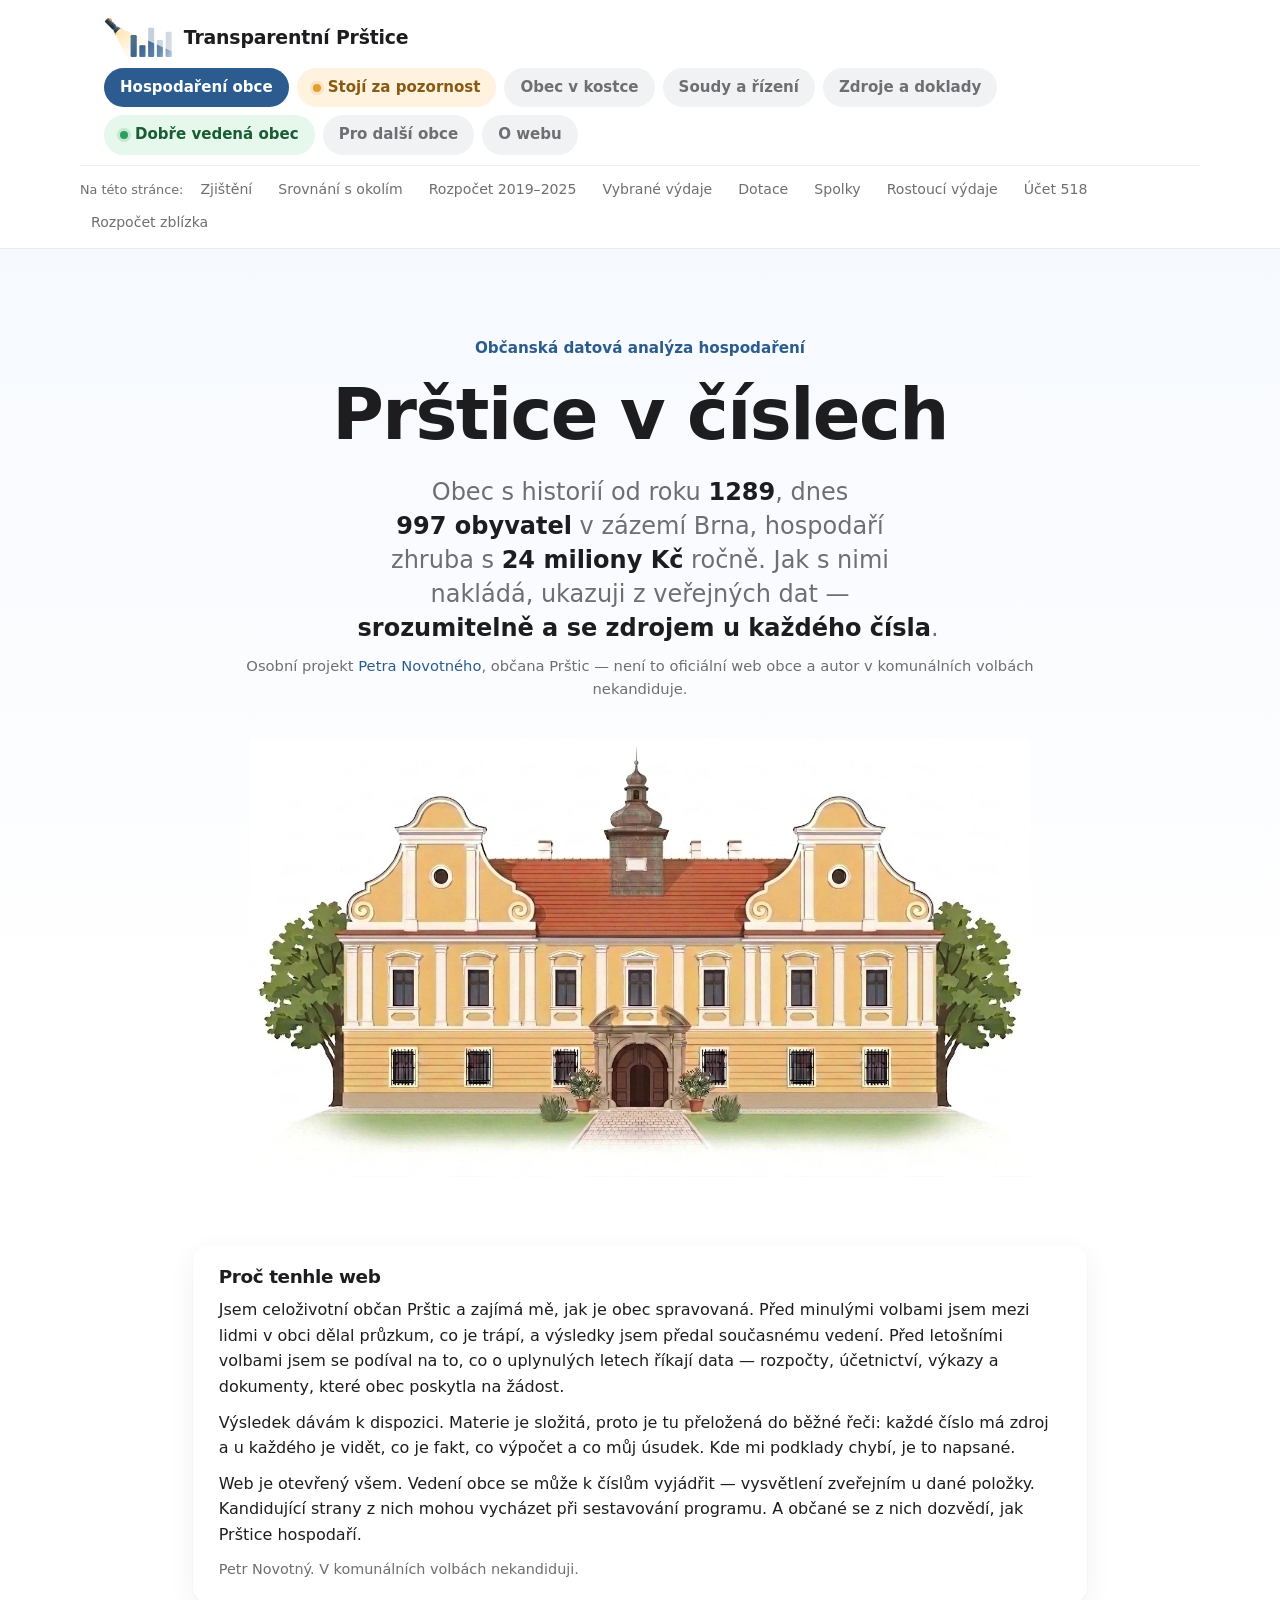
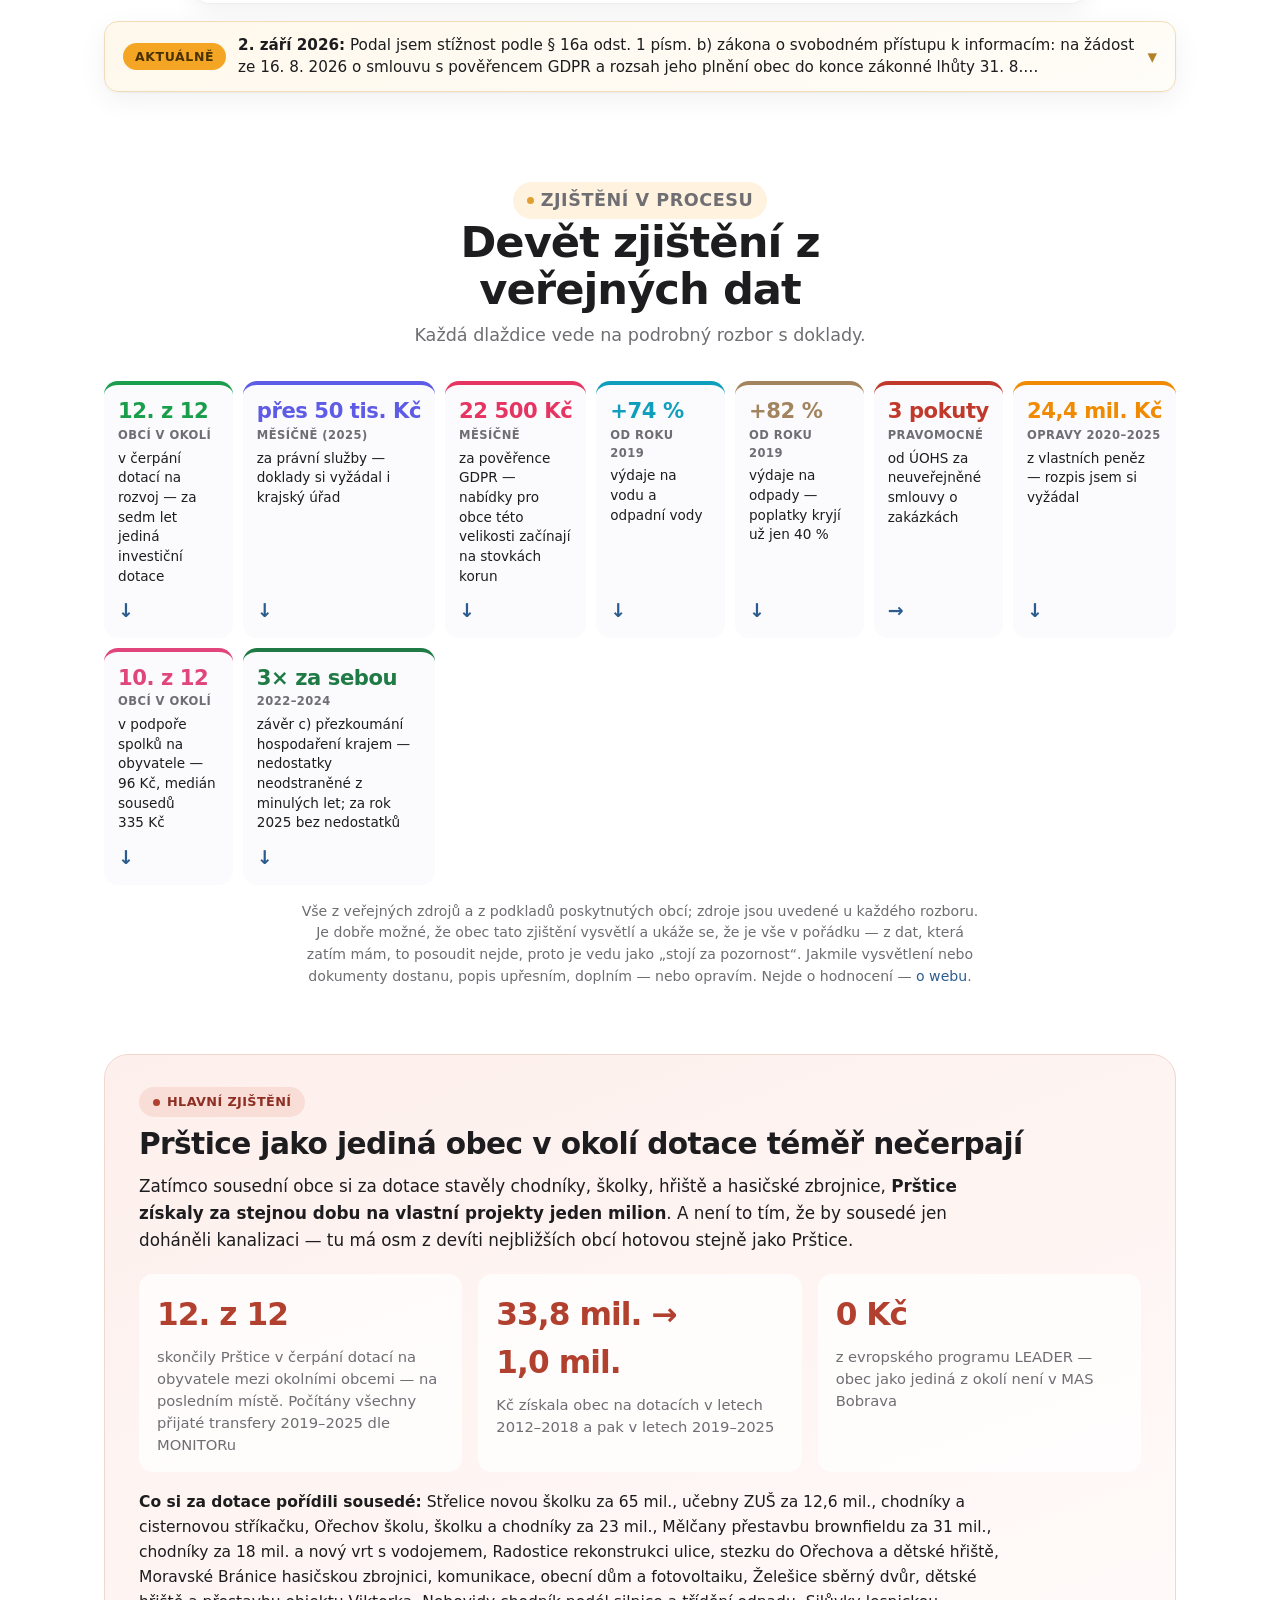
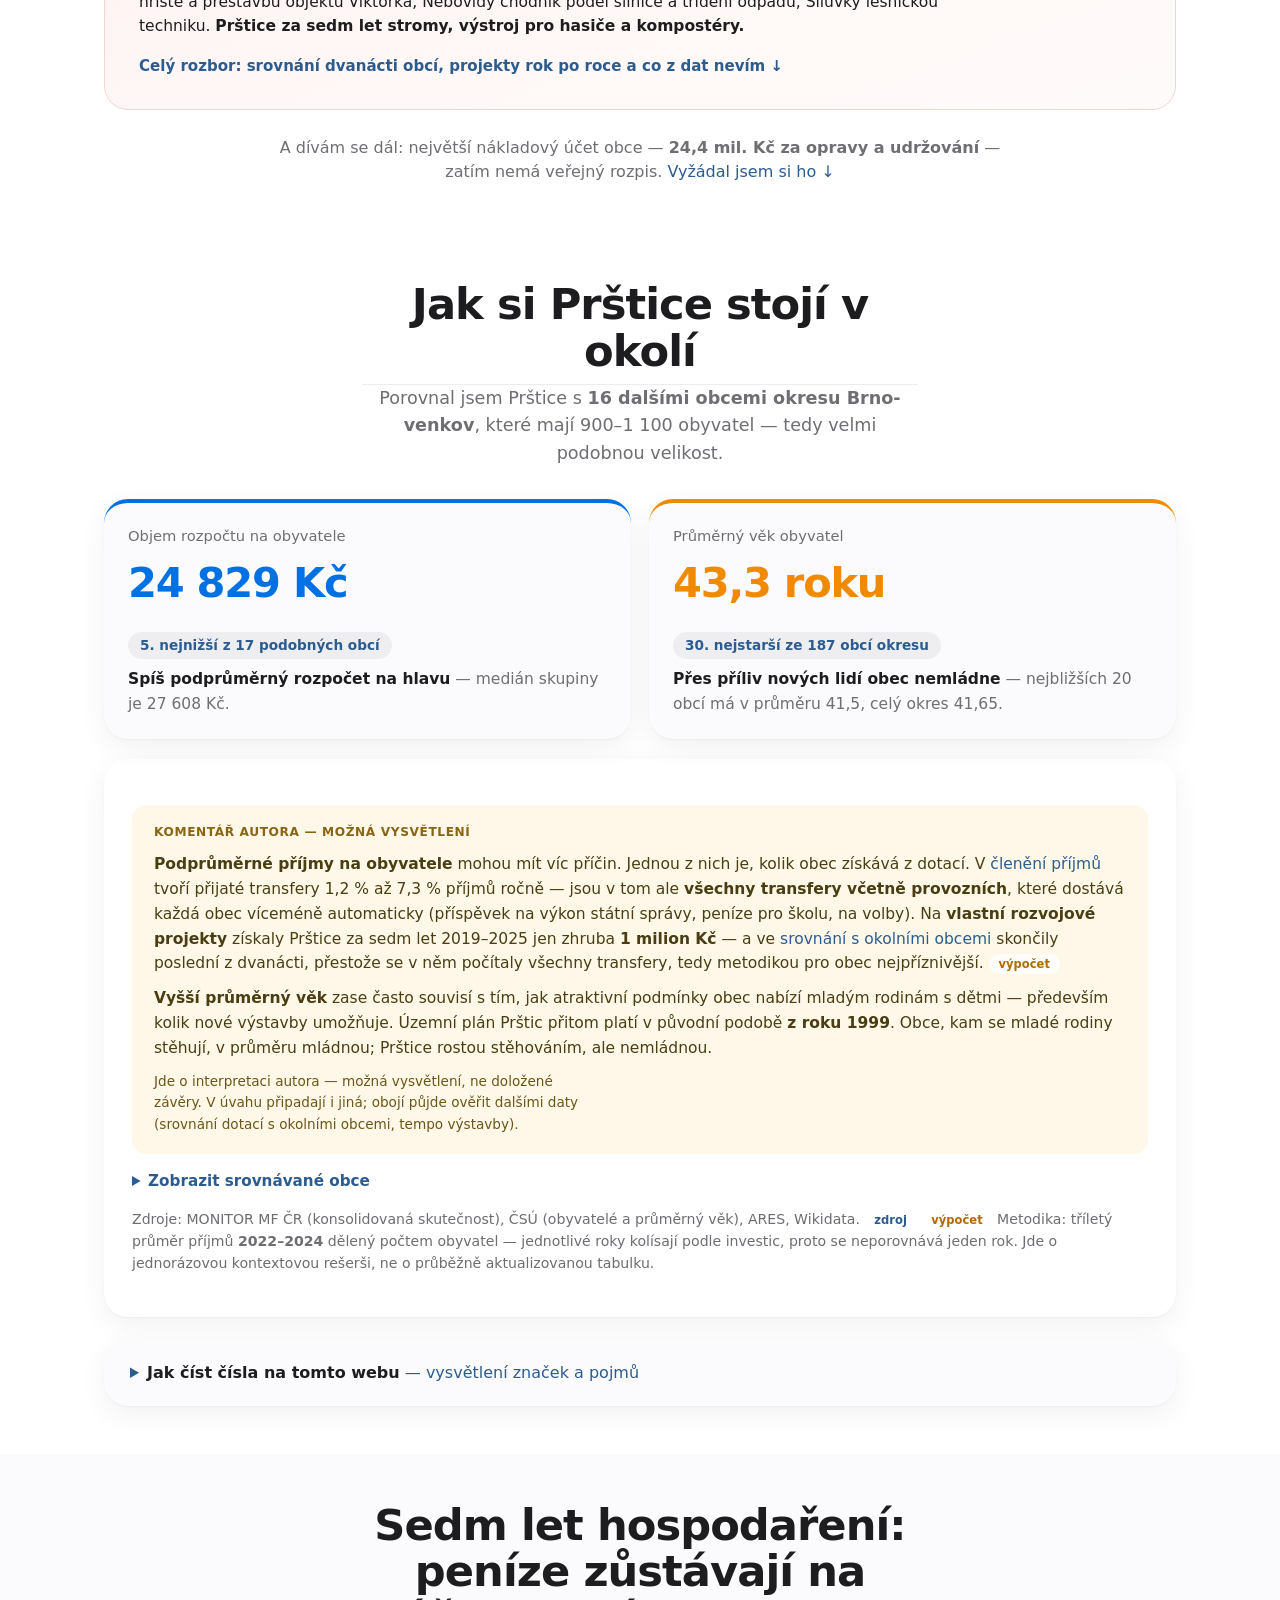
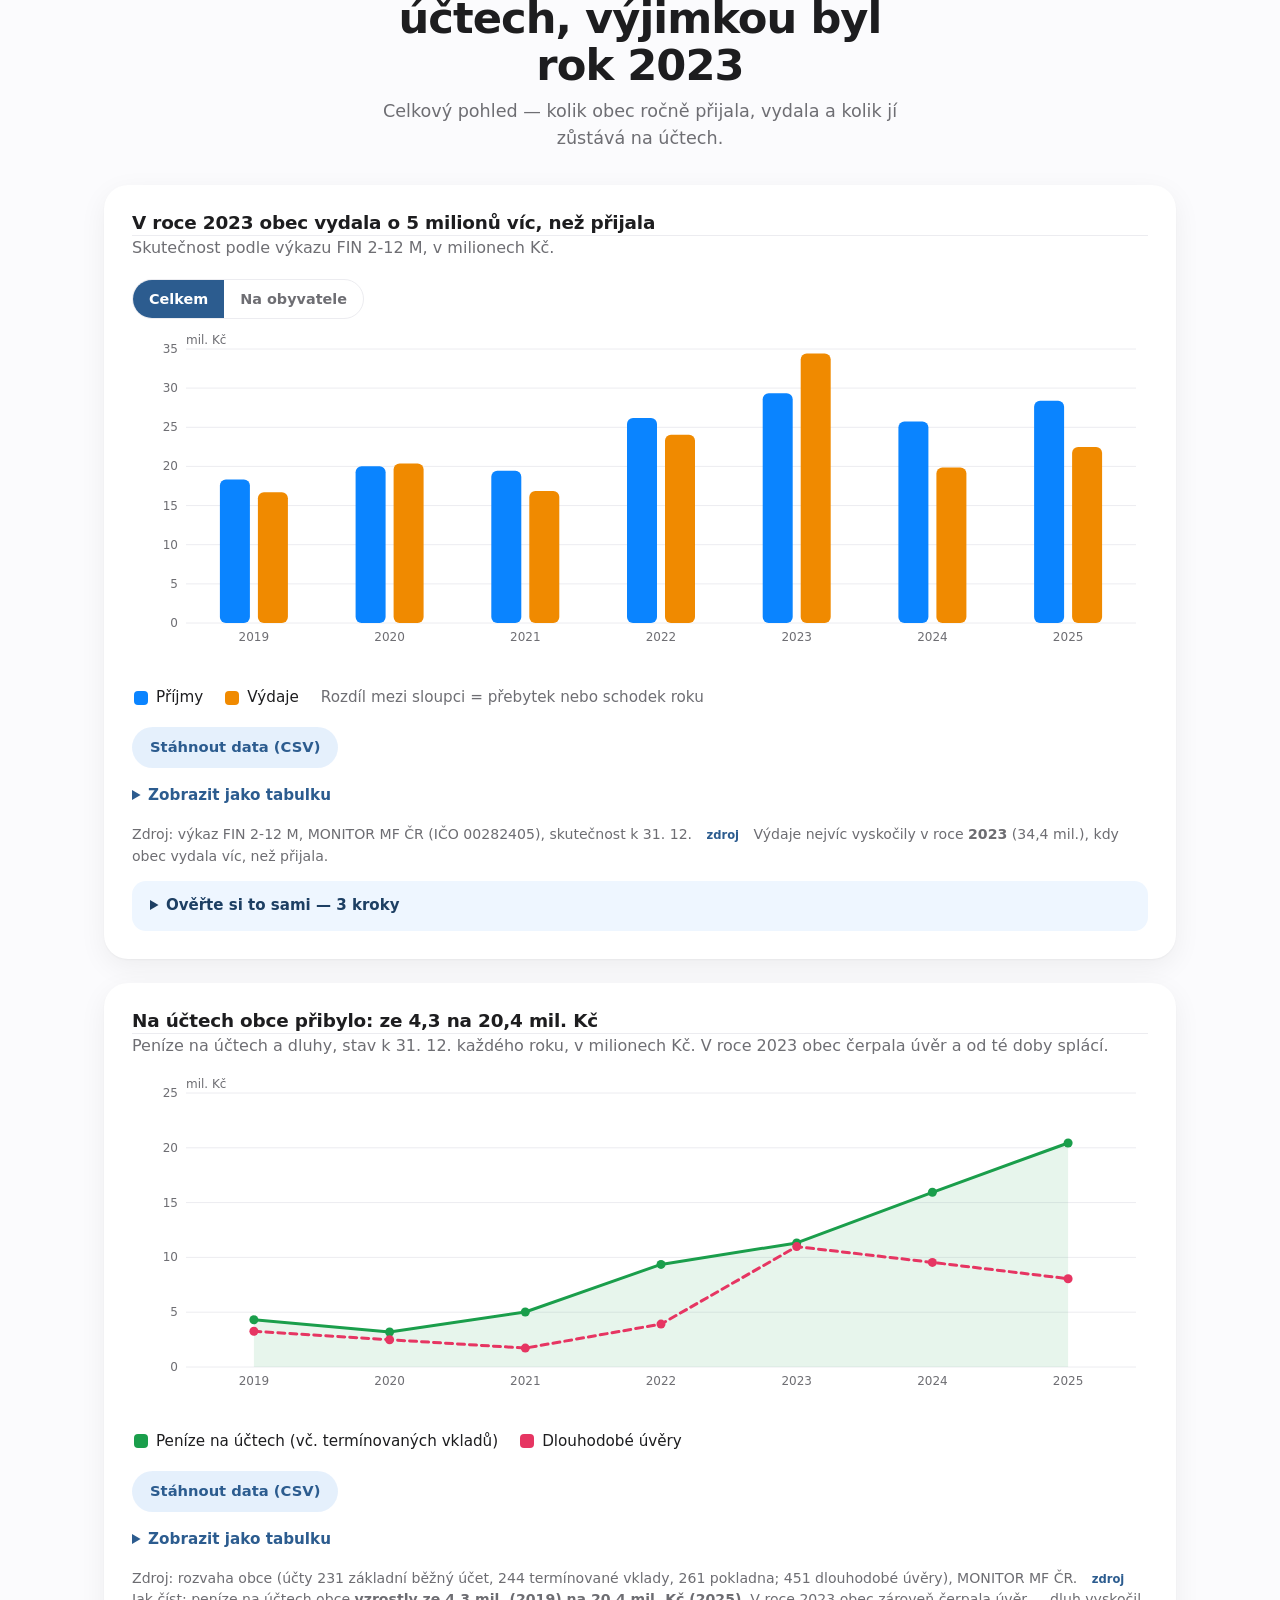
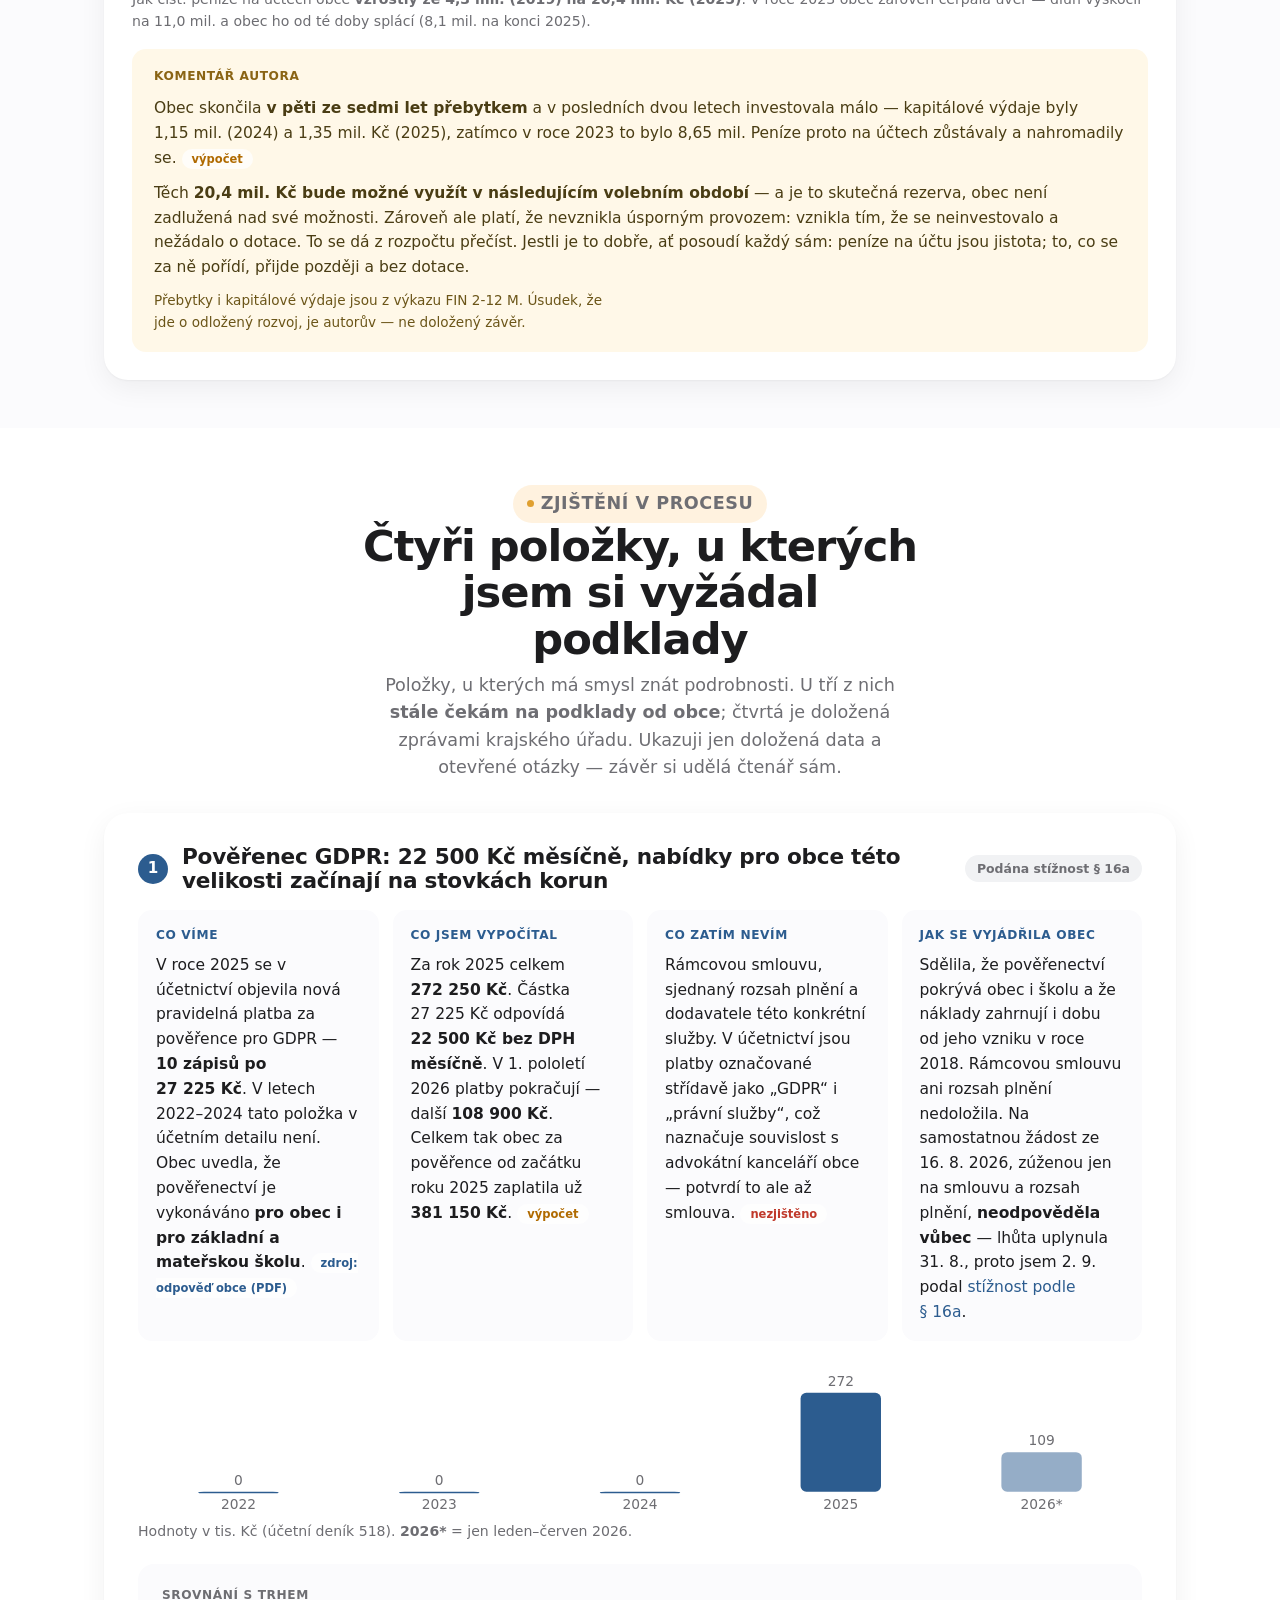
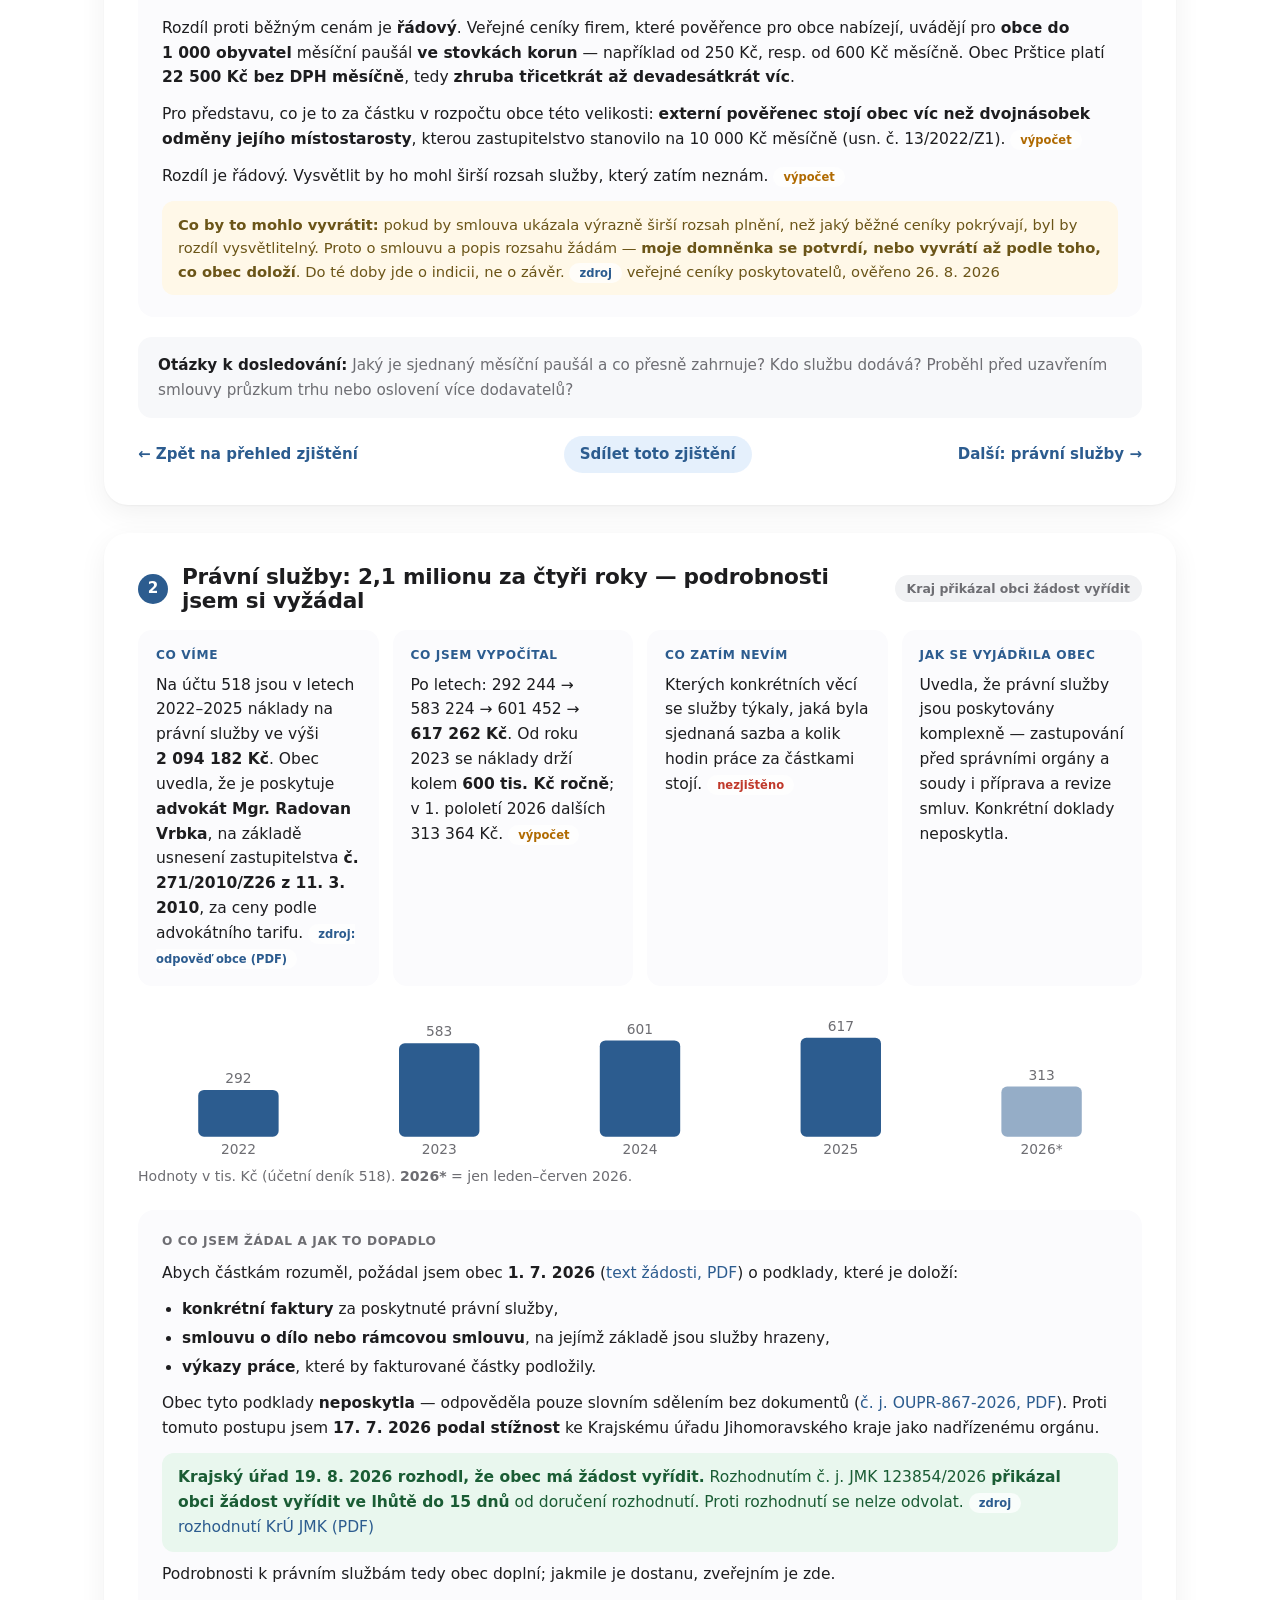
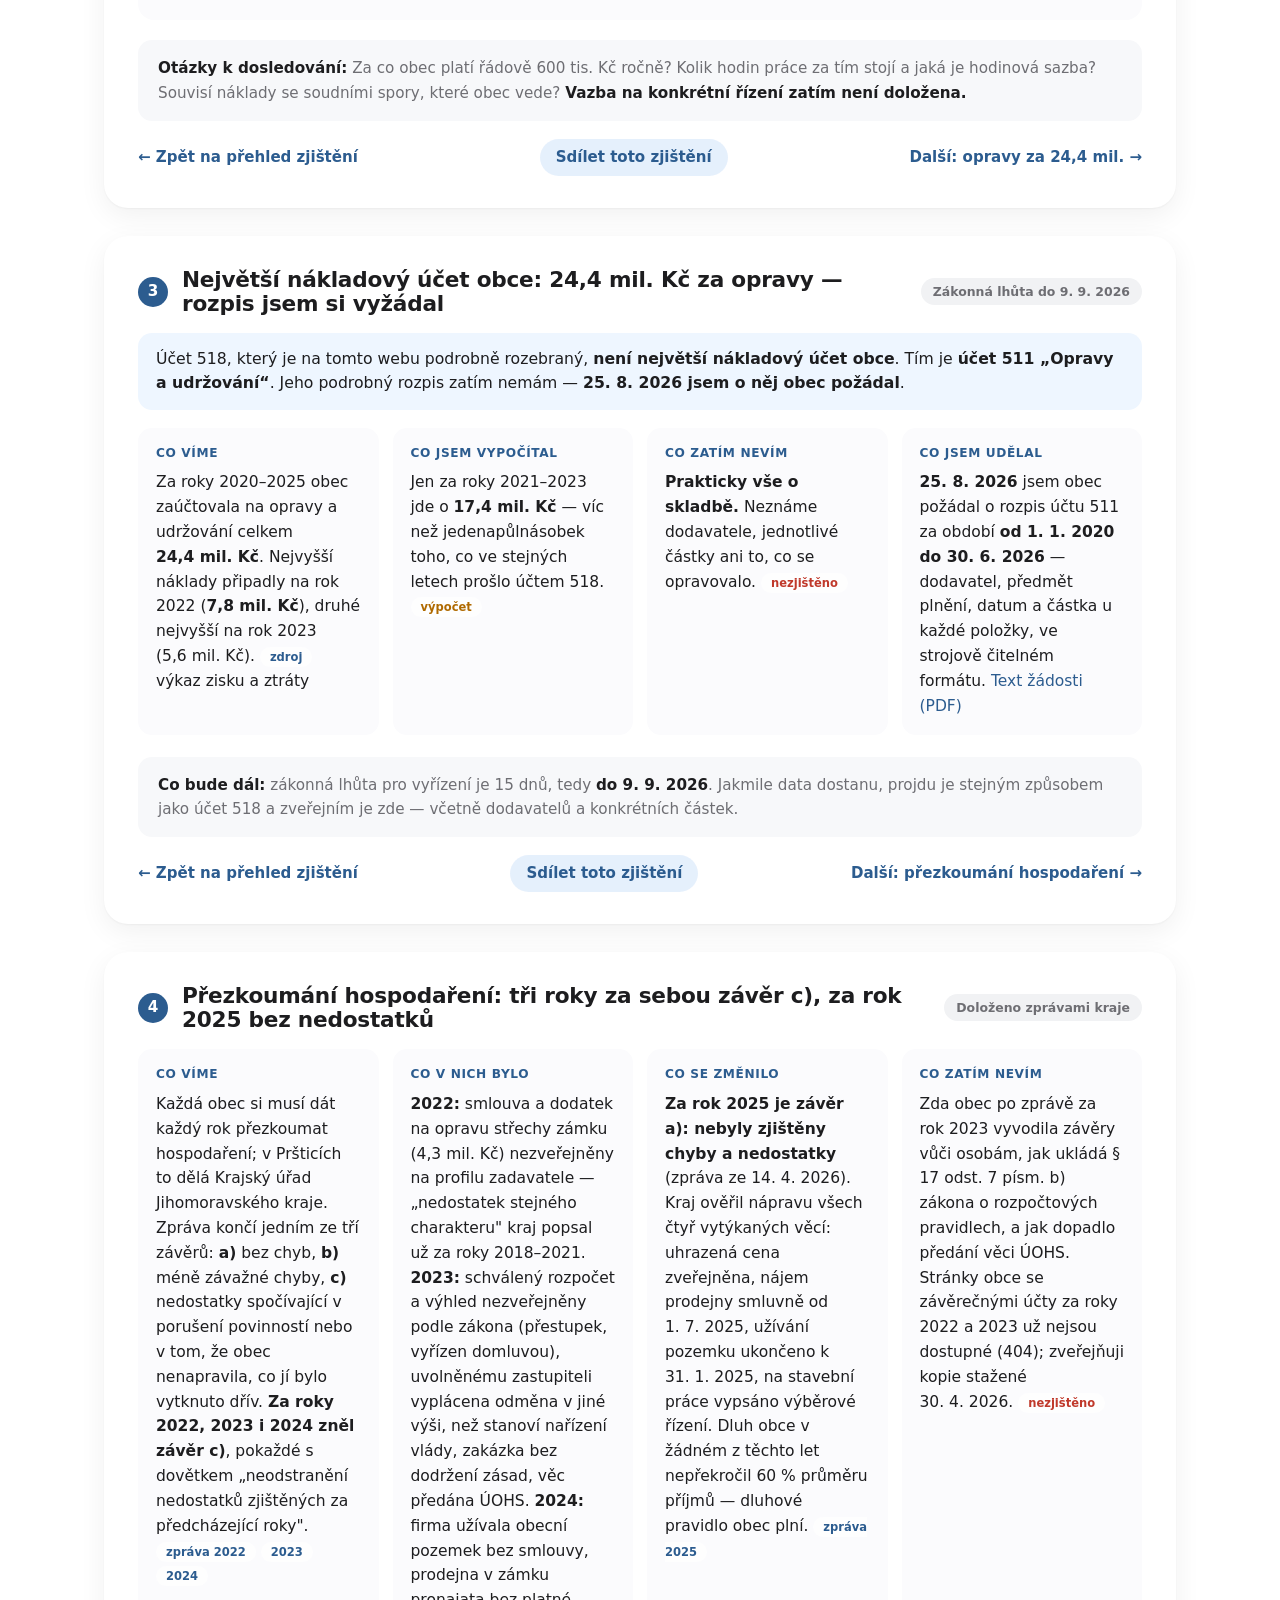
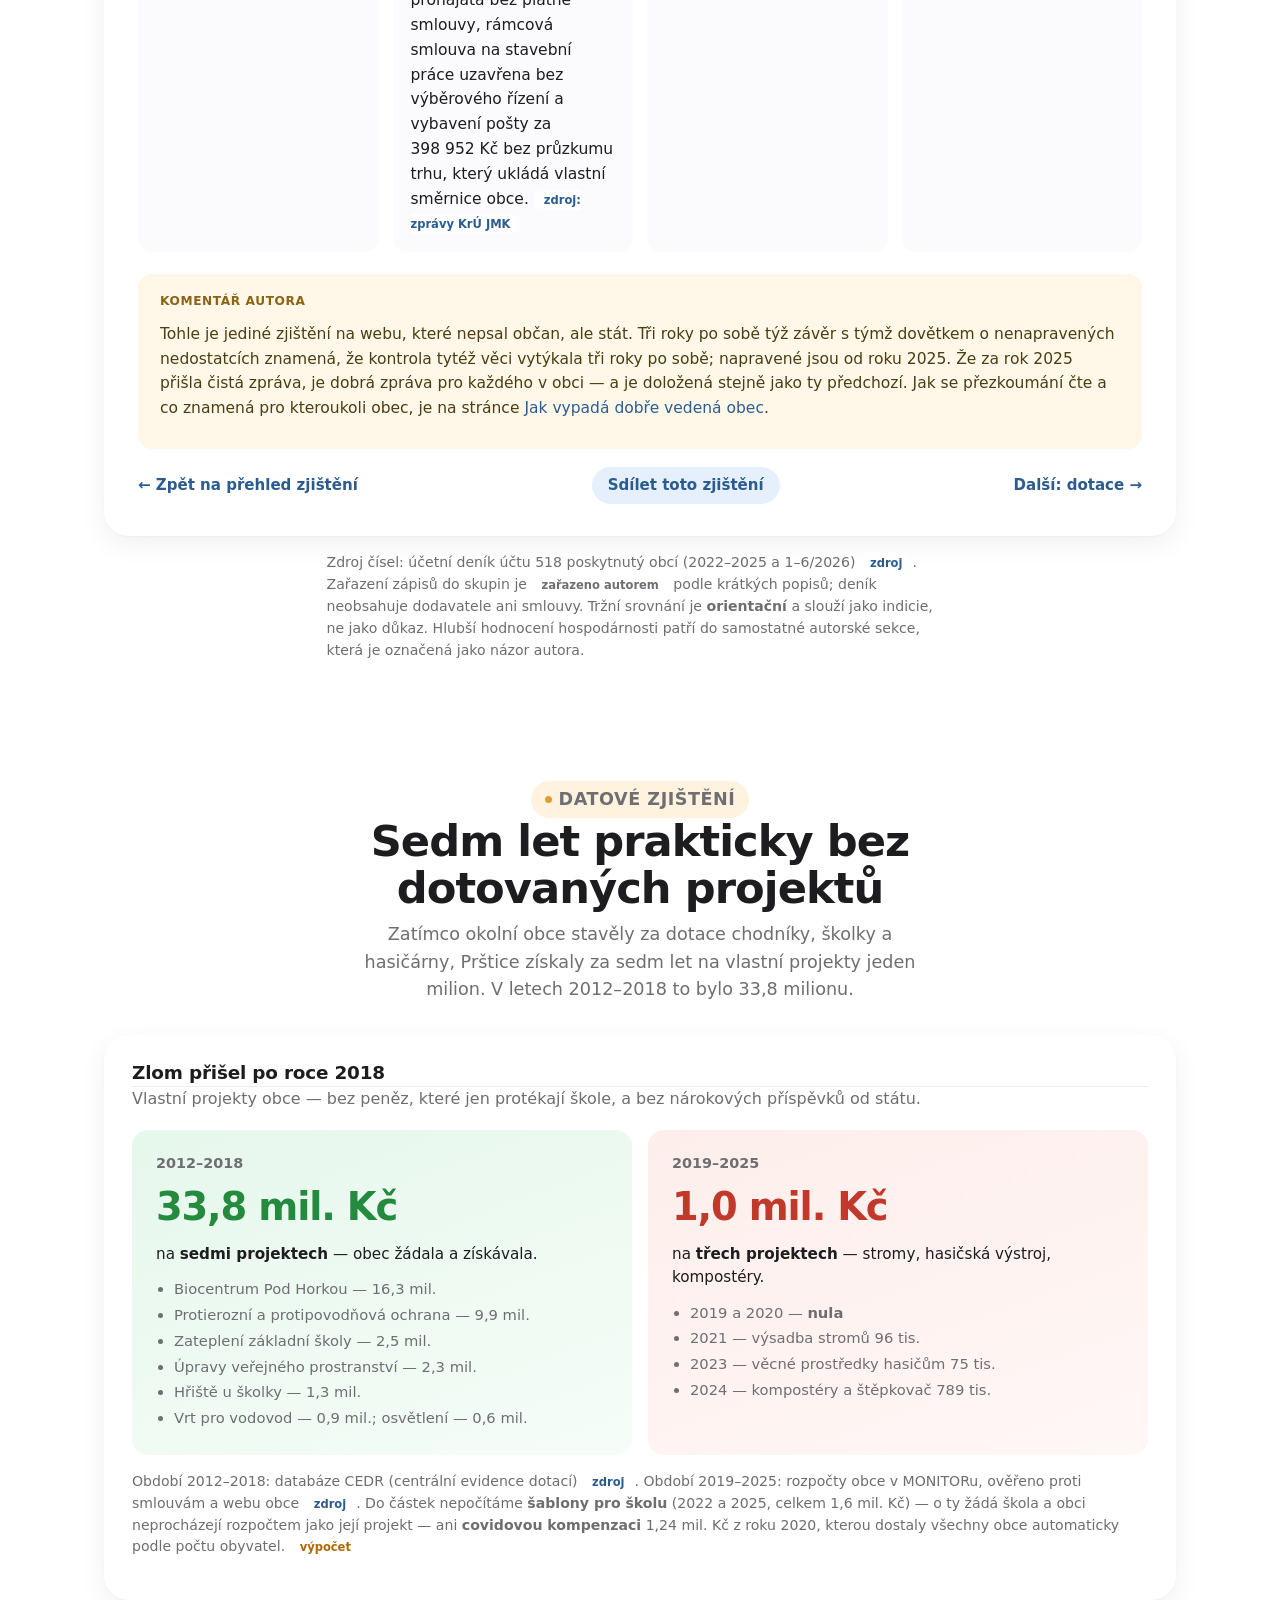
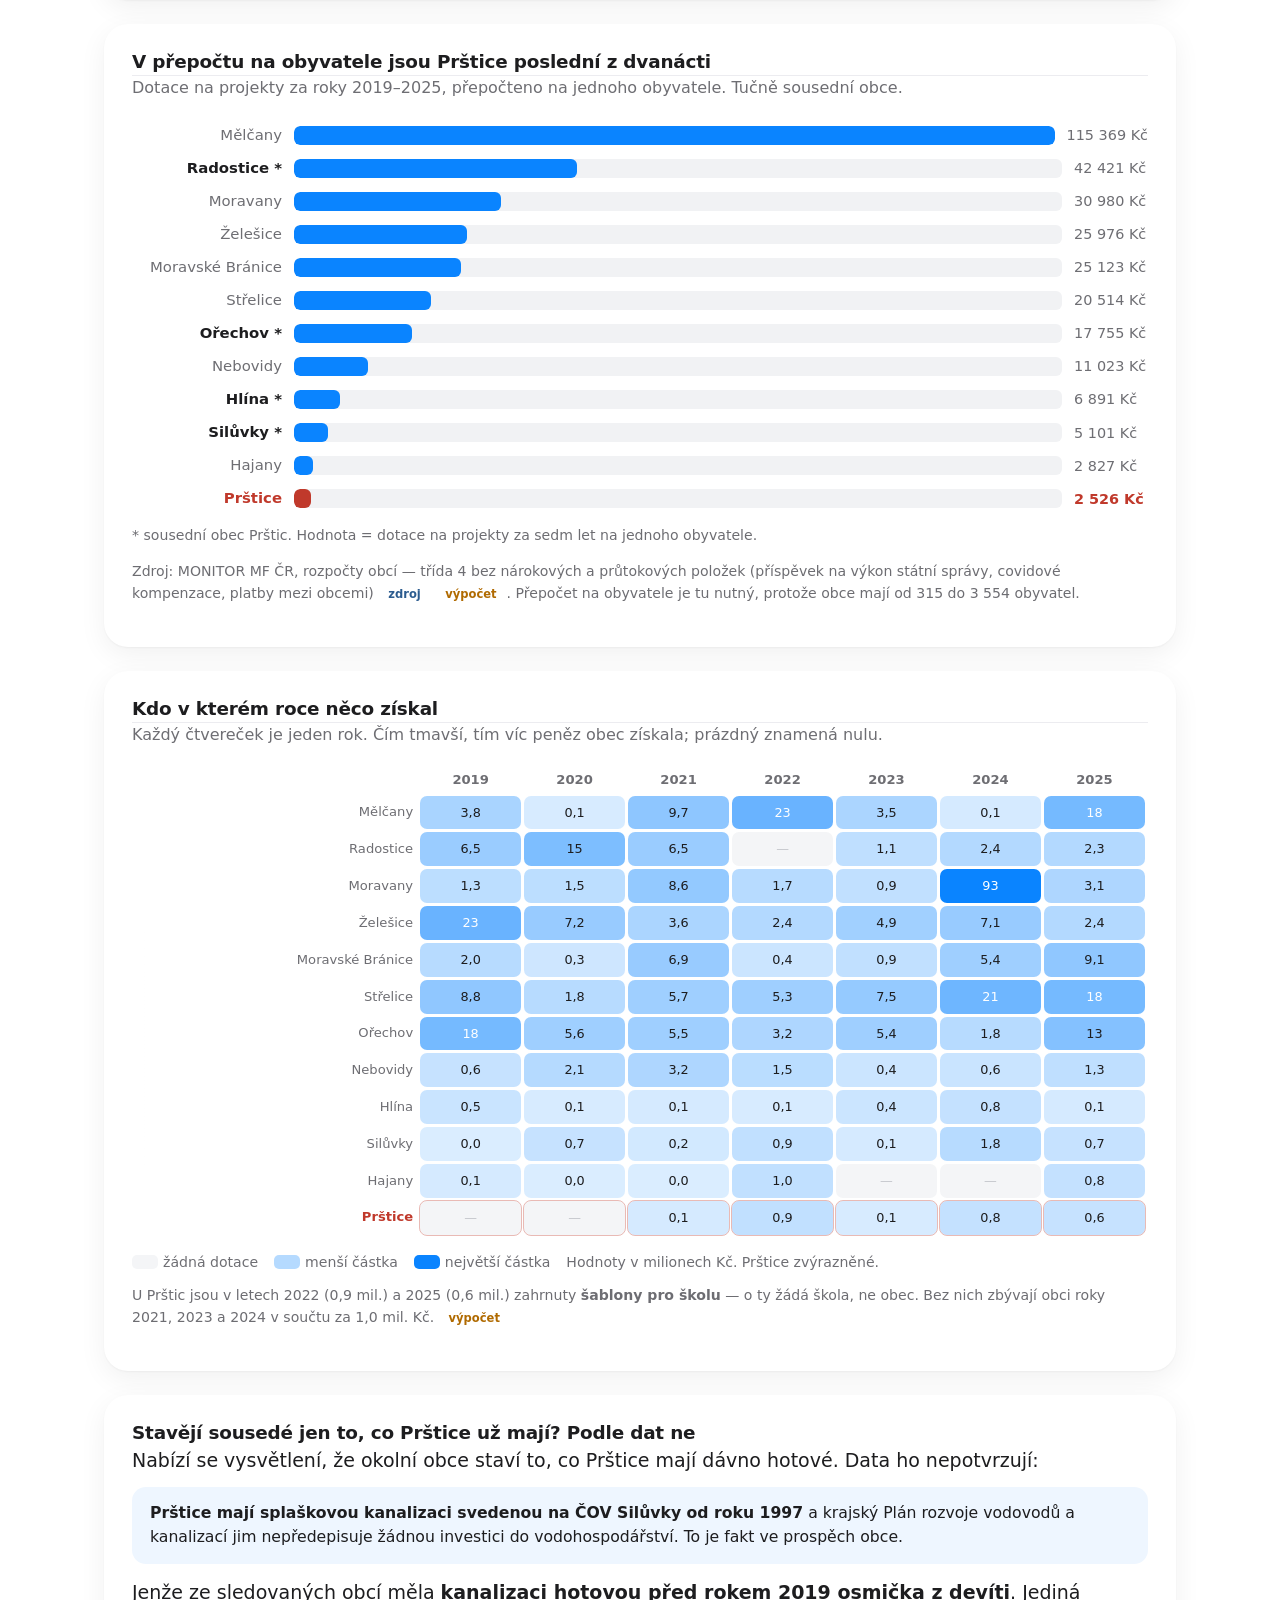
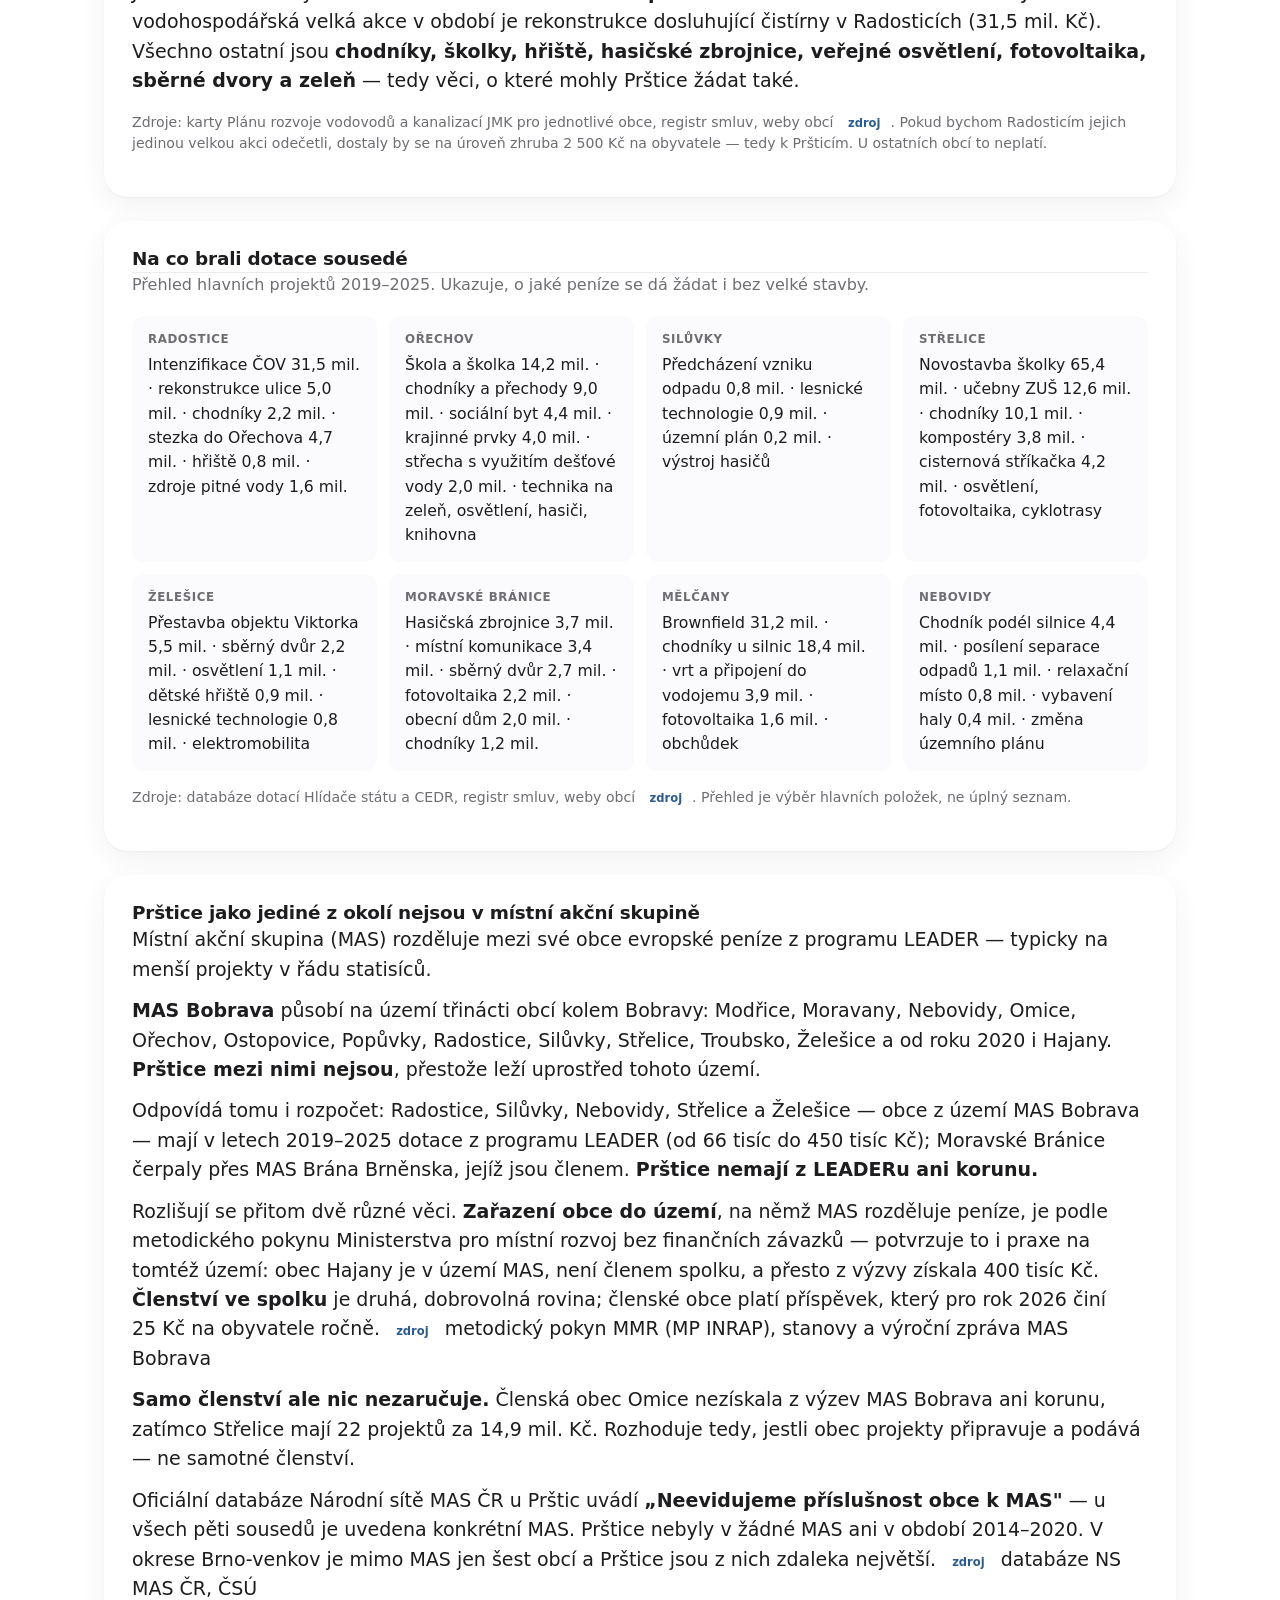
==== web/index.html @ e4cafb90 "Neutrální rámování: úvodník, štítky bez poplachové červené, komentáře bez hodnotících závěrů - úvodn" ====
<!DOCTYPE html>
<html lang="cs">
<head>
<meta charset="UTF-8">
<meta name="viewport" content="width=device-width, initial-scale=1.0">
<title>Transparentní Prštice — hospodaření obce v datech</title>
<meta name="description" content="Občanská datová analýza obce Prštice: zjištění, která stojí za pozornost — pověřenec GDPR, právní služby, voda, odpady a nečerpané dotace — a rozpočet rozklikávací až na položky. Každé číslo se zdrojem.">
<link rel="canonical" href="https://transparentniprstice.cz/">
<link rel="icon" href="favicon.svg" type="image/svg+xml">
<link rel="icon" href="favicon-32.png" sizes="32x32" type="image/png">
<link rel="icon" href="favicon-16.png" sizes="16x16" type="image/png">
<link rel="apple-touch-icon" href="apple-touch-icon.png">
<meta property="og:type" content="website">
<meta property="og:site_name" content="Transparentní Prštice">
<meta property="og:locale" content="cs_CZ">
<meta property="og:title" content="Transparentní Prštice — hospodaření obce v datech">
<meta property="og:description" content="Zjištění, která stojí za pozornost — pověřenec GDPR, právní služby, voda, odpady a nečerpané dotace. Rozpočet rozklikávací až na položky, doložený zdroj u každého čísla.">
<meta property="og:url" content="https://transparentniprstice.cz/">
<meta property="og:image" content="https://transparentniprstice.cz/obrazky/zamek-prstice.jpg">
<meta property="og:image:alt" content="Ilustrace zámku v Pršticích">
<meta name="twitter:card" content="summary_large_image">
<meta name="author" content="Petr Novotný">
<script>document.documentElement.className+=" js";</script>
<link rel="stylesheet" href="styl.css">
</head>
<body>
<a class="skip" href="#obsah">Přeskočit na obsah</a>

<header class="site">
  <div class="navrow">
    <a class="brand" href="#">
      <svg aria-hidden="true" viewBox="0 0 308 226"><defs><clipPath id="brand-ak"><path d="M74.7,71.3 L706,358 L336,728 L49.3,96.7 Z"/></clipPath><clipPath id="brand-az"><rect x="0" y="0" width="308" height="198"/></clipPath><radialGradient id="brand-as" gradientUnits="userSpaceOnUse" cx="62" cy="84" r="300"><stop offset="0" stop-color="#AFBDCD"/><stop offset=".55" stop-color="#C8D2DE"/><stop offset="1" stop-color="#E2E7EE"/></radialGradient><radialGradient id="brand-al" gradientUnits="userSpaceOnUse" cx="62" cy="84" r="300"><stop offset="0" stop-color="#2C5C8F"/><stop offset=".40" stop-color="#2C5C8F"/><stop offset=".68" stop-color="#5A85B0" stop-opacity=".92"/><stop offset=".88" stop-color="#A6BCD2" stop-opacity=".6"/><stop offset="1" stop-color="#CBD8E4" stop-opacity="0"/></radialGradient><radialGradient id="brand-ab" gradientUnits="userSpaceOnUse" cx="62" cy="84" r="235"><stop offset="0" stop-color="#FFD27A" stop-opacity=".58"/><stop offset=".42" stop-color="#FFD27A" stop-opacity=".13"/><stop offset="1" stop-color="#FFD27A" stop-opacity="0"/></radialGradient><radialGradient id="brand-aw" gradientUnits="userSpaceOnUse" cx="62" cy="84" r="235"><stop offset="0" stop-color="#FFD27A" stop-opacity=".30"/><stop offset=".55" stop-color="#FFD27A" stop-opacity=".06"/><stop offset="1" stop-color="#FFD27A" stop-opacity="0"/></radialGradient><linearGradient id="brand-at1" x1="0" y1="0" x2="0" y2="1"><stop offset="0" stop-color="#6A7E96"/><stop offset=".5" stop-color="#31404F"/><stop offset="1" stop-color="#1E2A36"/></linearGradient><linearGradient id="brand-at2" x1="0" y1="0" x2="0" y2="1"><stop offset="0" stop-color="#728699"/><stop offset=".55" stop-color="#31404F"/><stop offset="1" stop-color="#1E2A36"/></linearGradient><linearGradient id="brand-at3" x1="0" y1="0" x2="0" y2="1"><stop offset="0" stop-color="#FFD27A"/><stop offset=".5" stop-color="#FFF8E8"/><stop offset="1" stop-color="#F2A11B"/></linearGradient></defs><g clip-path="url(#brand-az)"><path d="M74.7,71.3 L706,358 L336,728 L49.3,96.7 Z" fill="url(#brand-ab)" clip-path="url(#brand-ak)"/></g><rect x="116" y="100" width="26" height="96" rx="5" fill="url(#brand-as)"/><rect x="154" y="144" width="26" height="52" rx="5" fill="url(#brand-as)"/><rect x="192" y="68" width="26" height="128" rx="5" fill="url(#brand-as)"/><rect x="230" y="122" width="26" height="74" rx="5" fill="url(#brand-as)"/><rect x="268" y="86" width="26" height="110" rx="5" fill="url(#brand-as)"/><g clip-path="url(#brand-ak)"><rect x="116" y="100" width="26" height="96" rx="5" fill="url(#brand-al)"/><rect x="154" y="144" width="26" height="52" rx="5" fill="url(#brand-al)"/><rect x="192" y="68" width="26" height="128" rx="5" fill="url(#brand-al)"/><rect x="230" y="122" width="26" height="74" rx="5" fill="url(#brand-al)"/><rect x="268" y="86" width="26" height="110" rx="5" fill="url(#brand-al)"/><rect x="116" y="100" width="26" height="96" rx="5" fill="url(#brand-aw)"/><rect x="154" y="144" width="26" height="52" rx="5" fill="url(#brand-aw)"/><rect x="192" y="68" width="26" height="128" rx="5" fill="url(#brand-aw)"/><rect x="230" y="122" width="26" height="74" rx="5" fill="url(#brand-aw)"/><rect x="268" y="86" width="26" height="110" rx="5" fill="url(#brand-aw)"/></g><g transform="rotate(45.0 62 84)"><rect x="-11.1" y="72.3" width="55.1" height="23.3" rx="5.3" fill="url(#brand-at1)"/><rect x="-4.4" y="67.6" width="13.8" height="8.1" rx="3.4" fill="#F2A11B"/><rect x="20.3" y="70.8" width="3.8" height="26.3" rx="1.8" fill="#1E2A36" opacity=".5"/><rect x="29.4" y="70.8" width="3.8" height="26.3" rx="1.8" fill="#1E2A36" opacity=".5"/><path d="M44.0 72.3 L62.0 65.5 L62.0 102.5 L44.0 95.7 Z" fill="url(#brand-at2)"/><rect x="58.6" y="63.5" width="6.8" height="41.1" rx="2.7" fill="url(#brand-at3)"/></g></svg>
      Transparentní Prštice
    </a>
    <nav class="hlavni" aria-label="Hlavní">
      <a href="index.html" aria-current="page">Hospodaření obce</a>
      <a href="index.html#zjisteni-prehled" class="zjisteni">Stojí za pozornost</a>
      <a href="obec.html">Obec v kostce</a>
      <a href="rizeni.html">Soudy a řízení</a>
      <a href="jak-to-vime.html">Zdroje a doklady</a>
      <a href="dobre-vedena-obec.html" class="dobra">Dobře vedená obec</a>
      <a href="pro-dalsi-obce.html">Pro další obce</a>
      <a href="o-webu.html">O webu</a>
    </nav>
  </div>
  <nav class="navrow podnav" aria-label="Části stránky Hospodaření">
      <span class="sipka">Na této stránce:</span>
      <a href="#souhrn">Zjištění</a>
      <a href="#zajimavosti">Srovnání s okolím</a>
      <a href="#hospodareni">Rozpočet 2019–2025</a>
      <a href="#polozky">Vybrané výdaje</a>
      <a href="#dotace">Dotace</a>
    <a href="#spolky">Spolky</a>
      <a href="#zmeny">Rostoucí výdaje</a>
      <a href="#ucet518">Účet 518</a>
      <a href="#rok2025">Rozpočet zblízka</a>
    </nav>
</header>


<main id="obsah">

  <div class="hero">
    <div class="inner">
      <p class="kicker">Občanská datová analýza hospodaření</p>
      <h1>Prštice v číslech</h1>
      <p class="lede">Obec s historií od roku <strong>1289</strong>, dnes <strong>997&nbsp;obyvatel</strong> v zázemí Brna, hospodaří zhruba s <strong>24&nbsp;miliony&nbsp;Kč</strong> ročně. Jak s nimi nakládá, ukazuji z veřejných dat — <strong>srozumitelně a se zdrojem u každého čísla</strong>.</p>
      <p class="hero-autor">Osobní projekt <a href="o-webu.html">Petra Novotného</a>, občana Prštic — není to oficiální web obce a autor v komunálních volbách nekandiduje.</p>
      <picture>
        <source srcset="obrazky/zamek-prstice.webp" type="image/webp">
        <img class="zamek" src="obrazky/zamek-prstice.jpg" width="1302" height="732"
             alt="Zámek v Pršticích — barokní budova se žlutou fasádou, dvěma volutovými štíty a měděnou věžičkou s cibulovitou bání na střeše.">
      </picture>
    </div>
  </div>

  <!-- ÚVODNÍK -->
  <div class="wide"><div class="uvodnik">
    <h2>Proč tenhle web</h2>
    <p>Jsem celoživotní občan Prštic a zajímá mě, jak je obec spravovaná. Před minulými volbami jsem mezi lidmi v obci dělal průzkum, co je trápí, a výsledky jsem předal současnému vedení. Před letošními volbami jsem se podíval na to, co o uplynulých letech říkají data — rozpočty, účetnictví, výkazy a dokumenty, které obec poskytla na žádost.</p>
    <p>Výsledek dávám k dispozici. Materie je složitá, proto je tu přeložená do běžné řeči: každé číslo má zdroj a u každého je vidět, co je fakt, co výpočet a co můj úsudek. Kde mi podklady chybí, je to napsané.</p>
    <p>Web je otevřený všem. Vedení obce se může k číslům vyjádřit — vysvětlení zveřejním u dané položky. Kandidující strany z nich mohou vycházet při sestavování programu. A občané se z nich dozvědí, jak Prštice hospodaří.</p>
    <p class="podpis">Petr Novotný. V komunálních volbách nekandiduji.</p>
  </div></div>

  <!-- ÚVODNÍ BILANCE -->
  <div class="wide"><!--aktuality-start--><details class="aktuality"><summary><span class="aznak">Aktuálně</span><span class="ateaser"><b>2. září 2026:</b> Podal jsem stížnost podle § 16a odst. 1 písm. b) zákona o svobodném přístupu k informacím: na žádost ze 16. 8. 2026 o smlouvu s pověřencem GDPR a rozsah jeho plnění obec do konce zákonné lhůty 31. 8. neodpověděla vůbec — informace neposkytla, rozhodnutí o odmítnutí nevydala ani lhůtu neprodloužila. Obec má nyní 7 dnů na to, aby žádosti sama vyhověla, jinak musí stížnost se spisem předložit krajskému úřadu.</span><span class="acaret">▾</span></summary><ul><li><span class="ad">2. září 2026</span><span class="at">Podal jsem stížnost podle § 16a odst. 1 písm. b) zákona o svobodném přístupu k informacím: na žádost ze 16. 8. 2026 o smlouvu s pověřencem GDPR a rozsah jeho plnění obec do konce zákonné lhůty 31. 8. neodpověděla vůbec — informace neposkytla, rozhodnutí o odmítnutí nevydala ani lhůtu neprodloužila. Obec má nyní 7 dnů na to, aby žádosti sama vyhověla, jinak musí stížnost se spisem předložit krajskému úřadu. <a href="jak-to-vime.html#dokumenty">více →</a></span></li><li><span class="ad">2. září 2026</span><span class="at">Doplněna sekce o MAS Bobrava: na území třinácti obcí rozdělila 65,2 mil. Kč na 112 projektů, chodníky s 95% dotací. Zařazení obce do území je podle metodiky ministerstva bez finančních závazků. K opravě vozovek schválené 27. 8. je doplněn celostátní dotační titul, z něhož čerpali sousedé. <a href="index.html#mas-cisla">více →</a></span></li><li><span class="ad">1. září 2026</span><span class="at">Podal jsem stížnost podle § 16a odst. 1 písm. c) zákona o svobodném přístupu k informacím. Obec téhož dne poskytla k soudním řízením jen dvanáct spisových značek a souhrnný výčet protistran; předmět jednotlivých řízení, výsledky, náklady ani kopie rozhodnutí nedodala a o této části žádosti nevydala rozhodnutí o odmítnutí. Odkaz na www.justice.cz to nenahrazuje — sedmidenní lhůta pro takový postup podle § 6 odst. 1 už uplynula a evidence tam požadované údaje neobsahuje. <a href="jak-to-vime.html#dokumenty">více →</a></span></li><li><span class="ad">1. září 2026</span><span class="at">Obec odpověděla na žádost o přehled soudních řízení (č. j. OUPR-1109/2026): sdělila dvanáct spisových značek a souhrnný výčet čtyř protistran. Data zahájení, předměty řízení, výsledky, náklady ani kopie rozhodnutí neposkytla; u zbytku žádosti nevydala rozhodnutí o odmítnutí. <a href="dokumenty/2026-09-01_odpoved-obce-OUPR-1109-2026.pdf">více →</a></span></li><li><span class="ad">1. září 2026</span><span class="at">V sekci Soudy a řízení je nová tabulka všech dvanácti soudních sporů obce — průběh jsem doplnil z veřejné aplikace infoSoud: čtyři řízení běží, osm je skončeno, celkem 38 nařízených jednání a 15 odvolacích řízení. <a href="rizeni.html#soudni-h">více →</a></span></li><li><span class="ad">31. srpna 2026</span><span class="at">Web prošel kompletní nezávislou prověrkou (technika, čísla, odkazy, mobil) a je připraven. Doplněno měření návštěvnosti bez cookies. <a href="o-webu.html">více →</a></span></li></ul><p class="apata">Úplný přehled všech kroků a dokladů: <a href="jak-to-vime.html">Zdroje a doklady</a>.</p></details><!--aktuality-konec--></div>

  <section id="souhrn" class="wide reveal">
    <div class="sec-head" id="zjisteni-prehled">
      <p class="odznak">Zjištění v procesu</p>
      <h2>Devět zjištění z veřejných dat</h2>
      <p>Každá dlaždice vede na podrobný rozbor s doklady.</p>
    </div>
    <ul class="zjmapa">
      <li><a href="#dotace" style="--zb:#1a9e4b"><span class="cif">12. z 12</span><small>obcí v okolí</small><span class="tx">v čerpání dotací na rozvoj — za sedm let jediná investiční dotace</span><span class="sip">↓</span></a></li>
      <li><a href="#p-pravni" style="--zb:#5e5ce6"><span class="cif">přes 50&nbsp;tis. Kč</span><small>měsíčně (2025)</small><span class="tx">za právní služby — doklady si vyžádal i krajský úřad</span><span class="sip">↓</span></a></li>
      <li><a href="#p-gdpr" style="--zb:#e63562"><span class="cif">22&nbsp;500&nbsp;Kč</span><small>měsíčně</small><span class="tx">za pověřence GDPR — nabídky pro obce této velikosti začínají na stovkách korun</span><span class="sip">↓</span></a></li>
      <li><a href="#t-voda" style="--zb:#0f9fbd"><span class="cif">+74&nbsp;%</span><small>od roku 2019</small><span class="tx">výdaje na vodu a odpadní vody</span><span class="sip">↓</span></a></li>
      <li><a href="#t-odpady" style="--zb:#a2845e"><span class="cif">+82&nbsp;%</span><small>od roku 2019</small><span class="tx">výdaje na odpady — poplatky kryjí už jen 40&nbsp;%</span><span class="sip">↓</span></a></li>
      <li><a href="rizeni.html" style="--zb:#c0392b"><span class="cif">3 pokuty</span><small>pravomocné</small><span class="tx">od ÚOHS za neuveřejněné smlouvy o zakázkách</span><span class="sip">→</span></a></li>
      <li><a href="#p-511" style="--zb:#f08a00"><span class="cif">24,4&nbsp;mil. Kč</span><small>opravy 2020–2025</small><span class="tx">z vlastních peněz — rozpis jsem si vyžádal</span><span class="sip">↓</span></a></li>
      <li><a href="#spolky" style="--zb:#e0457b"><span class="cif">10. z 12</span><small>obcí v okolí</small><span class="tx">v podpoře spolků na obyvatele — 96&nbsp;Kč, medián sousedů 335&nbsp;Kč</span><span class="sip">↓</span></a></li>
      <li><a href="#p-prezkum" style="--zb:#1f7a45"><span class="cif">3× za sebou</span><small>2022–2024</small><span class="tx">závěr c) přezkoumání hospodaření krajem — nedostatky neodstraněné z minulých let; za rok 2025 bez nedostatků</span><span class="sip">↓</span></a></li>
    </ul>
    <p class="src" style="max-width:76ch;margin:16px auto 0;text-align:center">Vše z veřejných zdrojů a z podkladů poskytnutých obcí; zdroje jsou uvedené u každého rozboru. Je dobře možné, že obec tato zjištění vysvětlí a ukáže se, že je vše v pořádku — z dat, která zatím mám, to posoudit nejde, proto je vedu jako „stojí za pozornost“. Jakmile vysvětlení nebo dokumenty dostanu, popis upřesním, doplním — nebo opravím. Nejde o hodnocení — <a href="o-webu.html">o webu</a>.</p>
  </section>

  <!-- MAPA ZJIŠTĚNÍ -->
  <section id="hlavni-zjisteni" class="wide reveal">
    <h2 class="sr-only">Hlavní zjištění: dotace</h2>
    <a class="zjbanner" href="#dotace">
      <p class="odznak">Hlavní zjištění</p>
      <h2>Prštice jako jediná obec v okolí dotace téměř nečerpají</h2>
      <p class="lead">Zatímco sousední obce si za dotace stavěly chodníky, školky, hřiště a hasičské zbrojnice, <strong>Prštice získaly za stejnou dobu na vlastní projekty jeden milion</strong>. A není to tím, že by sousedé jen doháněli kanalizaci — tu má osm z devíti nejbližších obcí hotovou stejně jako Prštice.</p>
      <div class="zbcisla">
        <div><p class="v">12. z 12</p><p class="k">skončily Prštice v čerpání dotací na obyvatele mezi okolními obcemi — na posledním místě. Počítány všechny přijaté transfery 2019–2025 dle MONITORu</p></div>
        <div><p class="v">33,8&nbsp;mil. → 1,0&nbsp;mil.</p><p class="k">Kč získala obec na dotacích v letech 2012–2018 a pak v letech 2019–2025</p></div>
        <div><p class="v">0&nbsp;Kč</p><p class="k">z evropského programu LEADER — obec jako jediná z okolí není v MAS Bobrava</p></div>
      </div>
      <p class="zbpr"><strong>Co si za dotace pořídili sousedé:</strong> Střelice novou školku za 65&nbsp;mil., učebny ZUŠ za 12,6&nbsp;mil., chodníky a cisternovou stříkačku, Ořechov školu, školku a chodníky za 23&nbsp;mil., Mělčany přestavbu brownfieldu za 31&nbsp;mil., chodníky za 18&nbsp;mil. a nový vrt s vodojemem, Radostice rekonstrukci ulice, stezku do Ořechova a dětské hřiště, Moravské Bránice hasičskou zbrojnici, komunikace, obecní dům a fotovoltaiku, Želešice sběrný dvůr, dětské hřiště a přestavbu objektu Viktorka, Nebovidy chodník podél silnice a třídění odpadu, Silůvky lesnickou techniku. <strong>Prštice za sedm let stromy, výstroj pro hasiče a kompostéry.</strong></p>
      <p class="go">Celý rozbor: srovnání dvanácti obcí, projekty rok po roce a co z dat nevím ↓</p>
    </a>
    <p class="zjdalsi">A dívám se dál: největší nákladový účet obce — <strong>24,4&nbsp;mil.&nbsp;Kč za opravy a udržování</strong> — zatím nemá veřejný rozpis. <a href="#p-511">Vyžádal jsem si ho ↓</a></p>
  </section>

  <!-- ZAJÍMAVOSTI -->
  <section id="zajimavosti" class="wide reveal">
    <div class="sec-head">
      <h2>Jak si Prštice stojí v okolí</h2>
      <p class="sub" id="srov-sub"></p>
    </div>

    <div class="grid2 srovmapa" id="srov-karty"><noscript><p class="src">Srovnávací karty vykresluje JavaScript; čísla najdete v tabulce níže.</p></noscript></div>
    <div class="card" id="srovnani" style="margin-top:20px">
      <div class="nazor">
        <p class="lab">Komentář autora — možná vysvětlení</p>
        <p><b>Podprůměrné příjmy na obyvatele</b> mohou mít víc příčin. Jednou z nich je, kolik obec získává z dotací. V <a href="#rok2025">členění příjmů</a> tvoří přijaté transfery 1,2&nbsp;% až 7,3&nbsp;% příjmů ročně — jsou v tom ale <b>všechny transfery včetně provozních</b>, které dostává každá obec víceméně automaticky (příspěvek na výkon státní správy, peníze pro školu, na volby). Na <b>vlastní rozvojové projekty</b> získaly Prštice za sedm let 2019–2025 jen zhruba <b>1 milion Kč</b> — a ve <a href="#dotace">srovnání s okolními obcemi</a> skončily poslední z dvanácti, přestože se v něm počítaly všechny transfery, tedy metodikou pro obec nejpříznivější. <span class="chip vypocet">výpočet</span></p>
        <p><b>Vyšší průměrný věk</b> zase často souvisí s tím, jak atraktivní podmínky obec nabízí mladým rodinám s dětmi — především kolik nové výstavby umožňuje. Územní plán Prštic přitom platí v původní podobě <b>z roku 1999</b>. Obce, kam se mladé rodiny stěhují, v průměru mládnou; Prštice rostou stěhováním, ale nemládnou.</p>
        <p class="pozn">Jde o interpretaci autora — možná vysvětlení, ne doložené závěry. V úvahu připadají i jiná; obojí půjde ověřit dalšími daty (srovnání dotací s okolními obcemi, tempo výstavby).</p>
      </div>
      <details class="tbl"><summary>Zobrazit srovnávané obce</summary>
        <div class="tblscroll"><table id="tbl-srovnani">
          <thead><tr><th>Obec</th><th>Obyvatel</th><th>Průměrné příjmy</th><th>Na obyvatele</th></tr></thead>
          <tbody></tbody></table></div></details>
      <p class="src" id="srov-zdroj"></p>
    </div>
      <details class="card legenda" id="legenda">
      <summary><b>Jak číst čísla na tomto webu</b> — vysvětlení značek a pojmů</summary>
      <div class="linner">
        <p class="lnadpis">Značky u čísel</p>
        <ul class="lseznam">
          <li><span class="chip zdroj">zdroj</span> Údaj je <b>přímo v oficiálním dokumentu</b> — výkaz, státní pokladna, ČSÚ.</li>
          <li><span class="chip vypocet">výpočet</span> Údaj jsem <b>dopočítal</b> z čísel ze zdroje (součet, procentní změna, přepočet na obyvatele).</li>
          <li><span class="chip">zařazeno autorem</span> <b>Úsudek autora</b>, ne oficiální údaj — třeba přiřazení účetní položky do skupiny.</li>
          <li><span class="chip nezjisteno">nezjištěno</span> Údaj <b>zatím nemám</b> — chybí podklad, nebo ho zdroj neuvádí.</li>
        </ul>
        <p class="lnadpis" style="margin-top:20px">Pojmy, které se tu opakují</p>
        <dl class="slovnik">
          <div><dt>Účet 518 „Ostatní služby“</dt><dd>Účetní škatulka na služby od externích dodavatelů — právní služby, IT, svoz odpadu, provoz budov. Nejsou to mzdy ani nákup majetku.</dd></div>
          <div><dt>Účet 511 „Opravy a udržování“</dt><dd>Náklady na opravy majetku obce. U malých obcí bývá největším nákladovým účtem.</dd></div>
          <div><dt>Účetní náklad vs. rozpočtový výdaj</dt><dd><b>Náklad</b> se zaúčtuje, když služba vznikne (podle faktury). <b>Výdaj</b> vzniká, když peníze odejdou z účtu. Mohou spadnout do různých let, proto se nesčítají.</dd></div>
          <div><dt>Paragraf</dt><dd>Označení <b>oblasti</b> výdaje (3113 = základní školy, 6171 = místní správa). Říká, <i>na co</i> peníze šly.</dd></div>
          <div><dt>Položka</dt><dd>Označení <b>druhu</b> výdaje (platy, energie, právní služby). Říká, <i>jakého typu</i> výdaj je.</dd></div>
          <div><dt>Běžné vs. kapitálové výdaje</dt><dd><b>Běžné</b> jsou na provoz a opakují se. <b>Kapitálové</b> jsou investice — nákup nebo zhodnocení majetku.</dd></div>
          <div><dt>Saldo</dt><dd>Rozdíl příjmů a výdajů za rok. Kladné = přebytek, záporné = schodek.</dd></div>
          <div><dt>RUD (rozpočtové určení daní)</dt><dd>Pravidla, podle kterých stát rozděluje vybrané daně mezi obce. Tyto daně tvoří většinu příjmů obce.</dd></div>
          <div><dt>FIN 2-12 M</dt><dd>Oficiální výkaz o plnění rozpočtu obce. Zdroj rozpočtových čísel na tomto webu.</dd></div>
          <div><dt>ÚOHS</dt><dd>Úřad pro ochranu hospodářské soutěže. Dozoruje mimo jiné veřejné zakázky. <b>Není to soud.</b></dd></div>
        </dl>
      </div>
    </details>
  </section>

  <!-- HOSPODAŘENÍ -->
  <section id="hospodareni" class="soft">
    <div class="wide reveal">
      <div class="sec-head">
        <h2>Sedm let hospodaření: peníze zůstávají na účtech, výjimkou byl rok 2023</h2>
        <p>Celkový pohled — kolik obec ročně přijala, vydala a kolik jí zůstává na účtech.</p>
      </div>

      <div class="card">
        <h3>V roce 2023 obec vydala o 5 milionů víc, než přijala</h3>
        <p class="sub" id="rozp-sub">Příjmy a výdaje — skutečnost podle výkazu FIN 2-12 M, v milionech Kč.</p>
        <div class="toggle" role="group" aria-label="Jednotka zobrazení">
          <button type="button" data-jednotka="celkem" aria-pressed="true">Celkem</button>
          <button type="button" data-jednotka="obyvatel" aria-pressed="false">Na obyvatele</button>
        </div>
        <svg class="chart" id="chart-rozpocet" viewBox="0 0 900 330" role="img"
             aria-label="Sloupcový graf: skutečné příjmy a výdaje obce Prštice 2019 až 2025 v milionech Kč. Nejvyšší výdaje v roce 2023 (34,4 mil.), kdy obec vydala víc, než přijala."></svg>
        <div class="legend">
          <span class="lg"><span class="swatch" style="background:var(--blue)"></span>Příjmy</span>
          <span class="lg"><span class="swatch" style="background:var(--orange)"></span>Výdaje</span>
          <span class="lg muted">Rozdíl mezi sloupci = přebytek nebo schodek roku</span>
        </div>
        <div class="btnrow"><button class="btn" id="csv-rozpocet" type="button">Stáhnout data (CSV)</button></div>
        <details class="tbl"><summary>Zobrazit jako tabulku</summary>
          <div class="tblscroll"><table id="tbl-rozpocet">
            <thead><tr><th>Rok</th><th>Příjmy</th><th>Výdaje</th><th>Saldo</th></tr></thead><tbody></tbody>
          </table></div>
        </details>
        <p class="src">Zdroj: výkaz FIN&nbsp;2-12&nbsp;M, MONITOR MF&nbsp;ČR (IČO&nbsp;00282405), skutečnost k 31.&nbsp;12. <span class="chip zdroj">zdroj</span> Výdaje nejvíc vyskočily v roce <strong>2023</strong> (34,4&nbsp;mil.), kdy obec vydala víc, než přijala.</p>
        <details class="overit"><summary>Ověřte si to sami — 3 kroky</summary>
          <ol>
            <li>Otevřete <a href="https://monitor.statnipokladna.gov.cz/ucetni-jednotka/00282405" target="_blank" rel="noopener">profil obce Prštice v MONITORu státní pokladny</a>.</li>
            <li>V levém menu zvolte <b>Rozpočet → Souhrnný</b> a nahoře vyberte rok.</li>
            <li>Porovnejte řádky <b>Příjmy celkem</b> a <b>Výdaje celkem</b> s tabulkou výše. Čísla se mohou lišit o vnitřní převody — ty MONITOR v souhrnu odečítá.</li>
          </ol>
        </details>
      </div>

      <div class="card">
        <h3>Na účtech obce přibylo: ze 4,3 na 20,4&nbsp;mil. Kč</h3>
        <p class="sub">Peníze na účtech a dluhy, stav k 31. 12. každého roku, v milionech Kč. V roce 2023 obec čerpala úvěr a od té doby splácí.</p>
        <svg class="chart" id="chart-penize" viewBox="0 0 900 330" role="img"
             aria-label="Graf: peníze obce Prštice na účtech rostou ze 4,3 milionu (2019) na 20,4 milionu Kč (2025). Dlouhodobé úvěry vzrostly v roce 2023 na 11 milionů a klesly na 8,1 milionu v roce 2025."></svg>
        <div class="legend">
          <span class="lg"><span class="swatch" style="background:var(--green)"></span>Peníze na účtech (vč. termínovaných vkladů)</span>
          <span class="lg"><span class="swatch" style="background:var(--pink)"></span>Dlouhodobé úvěry</span>
        </div>
        <div class="btnrow"><button class="btn" id="csv-penize" type="button">Stáhnout data (CSV)</button></div>
        <details class="tbl"><summary>Zobrazit jako tabulku</summary>
          <div class="tblscroll"><table id="tbl-penize">
            <thead><tr><th>Rok</th><th>Peníze na účtech</th><th>Úvěry</th><th>Rozdíl</th></tr></thead><tbody></tbody>
          </table></div>
        </details>
        <p class="src">Zdroj: rozvaha obce (účty 231 základní běžný účet, 244 termínované vklady, 261 pokladna; 451 dlouhodobé úvěry), MONITOR MF&nbsp;ČR. <span class="chip zdroj">zdroj</span>
        <br>Jak číst: peníze na účtech obce <strong>vzrostly ze 4,3&nbsp;mil. (2019) na 20,4&nbsp;mil. Kč (2025)</strong>. V roce 2023 obec zároveň čerpala úvěr — dluh vyskočil na 11,0&nbsp;mil. a obec ho od té doby splácí (8,1&nbsp;mil. na konci 2025).</p>
        <div class="nazor" style="margin-top:16px">
          <p class="lab">Komentář autora</p>
          <p>Obec skončila <b>v pěti ze sedmi let přebytkem</b> a v posledních dvou letech investovala málo — kapitálové výdaje byly 1,15&nbsp;mil. (2024) a 1,35&nbsp;mil.&nbsp;Kč (2025), zatímco v roce 2023 to bylo 8,65&nbsp;mil. Peníze proto na účtech zůstávaly a nahromadily se. <span class="chip vypocet">výpočet</span></p>
          <p>Těch <b>20,4&nbsp;mil. Kč bude možné využít v následujícím volebním období</b> — a je to skutečná rezerva, obec není zadlužená nad své možnosti. Zároveň ale platí, že nevznikla úsporným provozem: vznikla tím, že se neinvestovalo a nežádalo o dotace. To se dá z rozpočtu přečíst. Jestli je to dobře, ať posoudí každý sám: peníze na účtu jsou jistota; to, co se za ně pořídí, přijde později a bez dotace.</p>
          <p class="pozn">Přebytky i kapitálové výdaje jsou z výkazu FIN&nbsp;2-12&nbsp;M. Úsudek, že jde o odložený rozvoj, je autorův — ne doložený závěr.</p>
        </div>
      </div>
    </div>
  </section>

  <section id="polozky" class="wide reveal">
    <div class="sec-head"><p class="odznak">Zjištění v procesu</p><h2>Čtyři položky, u kterých jsem si vyžádal podklady</h2>
      <p>Položky, u kterých má smysl znát podrobnosti. U tří z nich <b>stále čekám na podklady od obce</b>; čtvrtá je doložená zprávami krajského úřadu. Ukazuji jen doložená data a otevřené otázky — závěr si udělá čtenář sám.</p></div>

    <div class="polozka" id="p-gdpr">
      <div class="phead"><span class="poradi">1</span><h3>Pověřenec GDPR: 22&nbsp;500&nbsp;Kč měsíčně, nabídky pro obce této velikosti začínají na stovkách korun</h3>
        <span class="stav">Podána stížnost §&nbsp;16a</span></div>
      <div class="ctyri">
        <div><p class="lab">Co víme</p><p>V roce 2025 se v účetnictví objevila nová pravidelná platba za pověřence pro GDPR — <b>10 zápisů po 27&nbsp;225&nbsp;Kč</b>. V letech 2022–2024 tato položka v účetním detailu není. Obec uvedla, že pověřenectví je vykonáváno <b>pro obec i pro základní a mateřskou školu</b>. <a class="chip zdroj" href="dokumenty/2026-07-17_odpoved-obce-OUPR-867-2026.pdf">zdroj: odpověď obce (PDF)</a></p></div>
        <div><p class="lab">Co jsem vypočítal</p><p>Za rok 2025 celkem <b>272&nbsp;250&nbsp;Kč</b>. Částka 27&nbsp;225&nbsp;Kč odpovídá <b>22&nbsp;500&nbsp;Kč bez DPH měsíčně</b>. V 1. pololetí 2026 platby pokračují — další <b>108&nbsp;900&nbsp;Kč</b>. Celkem tak obec za pověřence od začátku roku 2025 zaplatila už <b>381&nbsp;150&nbsp;Kč</b>. <span class="chip vypocet">výpočet</span></p></div>
        <div><p class="lab">Co zatím nevím</p><p>Rámcovou smlouvu, sjednaný rozsah plnění a dodavatele této konkrétní služby. V účetnictví jsou platby označované střídavě jako „GDPR“ i „právní služby“, což naznačuje souvislost s advokátní kanceláří obce — potvrdí to ale až smlouva. <span class="chip nezjisteno">nezjištěno</span></p></div>
        <div><p class="lab">Jak se vyjádřila obec</p><p>Sdělila, že pověřenectví pokrývá obec i školu a že náklady zahrnují i dobu od jeho vzniku v roce 2018. Rámcovou smlouvu ani rozsah plnění nedoložila. Na samostatnou žádost ze 16.&nbsp;8.&nbsp;2026, zúženou jen na smlouvu a rozsah plnění, <b>neodpověděla vůbec</b> — lhůta uplynula 31.&nbsp;8., proto jsem 2.&nbsp;9. podal <a href="dokumenty/2026-09-02_stiznost-16a-gdpr.pdf">stížnost podle §&nbsp;16a</a>.</p></div>
      </div>
      <div class="graf" data-graf="gdpr"></div>
      <div class="srov">
        <p class="lab">Srovnání s trhem</p>
        <p>Rozdíl proti běžným cenám je <b>řádový</b>. Veřejné ceníky firem, které pověřence pro obce nabízejí, uvádějí pro <b>obce do 1&nbsp;000&nbsp;obyvatel</b> měsíční paušál <b>ve stovkách korun</b> — například od 250&nbsp;Kč, resp. od 600&nbsp;Kč měsíčně. Obec Prštice platí <b>22&nbsp;500&nbsp;Kč bez DPH měsíčně</b>, tedy <b>zhruba třicetkrát až devadesátkrát víc</b>.</p>
        <p>Pro představu, co je to za částku v rozpočtu obce této velikosti: <b>externí pověřenec stojí obec víc než dvojnásobek odměny jejího místostarosty</b>, kterou zastupitelstvo stanovilo na 10&nbsp;000&nbsp;Kč měsíčně (usn. č. 13/2022/Z1). <span class="chip vypocet">výpočet</span></p>
        <p>Rozdíl je řádový. Vysvětlit by ho mohl širší rozsah služby, který zatím neznám. <span class="chip vypocet">výpočet</span></p>
        <p class="varovani"><b>Co by to mohlo vyvrátit:</b> pokud by smlouva ukázala výrazně širší rozsah plnění, než jaký běžné ceníky pokrývají, byl by rozdíl vysvětlitelný. Proto o smlouvu a popis rozsahu žádám — <b>moje domněnka se potvrdí, nebo vyvrátí až podle toho, co obec doloží</b>. Do té doby jde o indicii, ne o závěr. <span class="chip zdroj">zdroj</span> veřejné ceníky poskytovatelů, ověřeno 26. 8. 2026</p>
      </div>
      <p class="otazky"><b>Otázky k dosledování:</b> Jaký je sjednaný měsíční paušál a co přesně zahrnuje? Kdo službu dodává? Proběhl před uzavřením smlouvy průzkum trhu nebo oslovení více dodavatelů?</p>
      <p class="zjnav"><a href="#zjisteni-prehled">← Zpět na přehled zjištění</a><button class="sdilet" type="button" data-kotva="p-gdpr" data-popis="Pověřenec GDPR: 22 500 Kč měsíčně">Sdílet toto zjištění</button><a href="#p-pravni">Další: právní služby →</a></p>
    </div>

    <div class="polozka" id="p-pravni">
      <div class="phead"><span class="poradi">2</span><h3>Právní služby: 2,1 milionu za čtyři roky — podrobnosti jsem si vyžádal</h3>
        <span class="stav">Kraj přikázal obci žádost vyřídit</span></div>
      <div class="ctyri">
        <div><p class="lab">Co víme</p><p>Na účtu 518 jsou v letech 2022–2025 náklady na právní služby ve výši <b style="white-space:nowrap">2&nbsp;094&nbsp;182&nbsp;Kč</b>. Obec uvedla, že je poskytuje <b>advokát Mgr. Radovan Vrbka</b>, na základě usnesení zastupitelstva <b>č. 271/2010/Z26 z 11. 3. 2010</b>, za ceny podle advokátního tarifu. <a class="chip zdroj" href="dokumenty/2026-07-17_odpoved-obce-OUPR-867-2026.pdf">zdroj: odpověď obce (PDF)</a></p></div>
        <div><p class="lab">Co jsem vypočítal</p><p>Po letech: 292&nbsp;244 → 583&nbsp;224 → 601&nbsp;452 → <b>617&nbsp;262&nbsp;Kč</b>. Od roku 2023 se náklady drží kolem <b>600&nbsp;tis. Kč ročně</b>; v 1. pololetí 2026 dalších 313&nbsp;364&nbsp;Kč. <span class="chip vypocet">výpočet</span></p></div>
        <div><p class="lab">Co zatím nevím</p><p>Kterých konkrétních věcí se služby týkaly, jaká byla sjednaná sazba a kolik hodin práce za částkami stojí. <span class="chip nezjisteno">nezjištěno</span></p></div>
        <div><p class="lab">Jak se vyjádřila obec</p><p>Uvedla, že právní služby jsou poskytovány komplexně — zastupování před správními orgány a soudy i příprava a revize smluv. Konkrétní doklady neposkytla.</p></div>
      </div>
      <div class="graf" data-graf="pravni"></div>
      <div class="srov">
        <p class="lab">O co jsem žádal a jak to dopadlo</p>
        <p>Abych částkám rozuměl, požádal jsem obec <b>1. 7. 2026</b> (<a href="dokumenty/2026-07-01_zadost_detail-smluv-518.pdf">text žádosti, PDF</a>) o podklady, které je doloží:</p>
        <ul class="pozadavky">
          <li><b>konkrétní faktury</b> za poskytnuté právní služby,</li>
          <li><b>smlouvu o dílo nebo rámcovou smlouvu</b>, na jejímž základě jsou služby hrazeny,</li>
          <li><b>výkazy práce</b>, které by fakturované částky podložily.</li>
        </ul>
        <p>Obec tyto podklady <b>neposkytla</b> — odpověděla pouze slovním sdělením bez dokumentů (<a href="dokumenty/2026-07-17_odpoved-obce-OUPR-867-2026.pdf">č. j. OUPR-867-2026, PDF</a>). Proti tomuto postupu jsem <b>17. 7. 2026 podal stížnost</b> ke Krajskému úřadu Jihomoravského kraje jako nadřízenému orgánu.</p>
        <p class="uspech"><b>Krajský úřad 19. 8. 2026 rozhodl, že obec má žádost vyřídit.</b> Rozhodnutím č. j. JMK 123854/2026 <b>přikázal obci žádost vyřídit ve lhůtě do 15 dnů</b> od doručení rozhodnutí. Proti rozhodnutí se nelze odvolat. <span class="chip zdroj">zdroj</span> <a href="dokumenty/2026-08-19_rozhodnuti-KrU-JMK.pdf">rozhodnutí KrÚ JMK (PDF)</a></p>
        <p>Podrobnosti k právním službám tedy obec doplní; jakmile je dostanu, zveřejním je zde.</p>
      </div>
      <p class="otazky"><b>Otázky k dosledování:</b> Za co obec platí řádově 600&nbsp;tis. Kč ročně? Kolik hodin práce za tím stojí a jaká je hodinová sazba? Souvisí náklady se soudními spory, které obec vede? <b>Vazba na konkrétní řízení zatím není doložena.</b></p>
      <p class="zjnav"><a href="#zjisteni-prehled">← Zpět na přehled zjištění</a><button class="sdilet" type="button" data-kotva="p-pravni" data-popis="Právní služby: 2,1 milionu za čtyři roky">Sdílet toto zjištění</button><a href="#p-511">Další: opravy za 24,4&nbsp;mil. →</a></p>
    </div>

    <div class="polozka" id="p-511">
      <div class="phead"><span class="poradi">3</span><h3>Největší nákladový účet obce: 24,4&nbsp;mil. Kč za opravy — rozpis jsem si vyžádal</h3>
        <span class="stav">Zákonná lhůta do 9.&nbsp;9.&nbsp;2026</span></div>
      <p class="uvodem">Účet 518, který je na tomto webu podrobně rozebraný, <b>není největší nákladový účet obce</b>. Tím je <b>účet 511 „Opravy a udržování“</b>. Jeho podrobný rozpis zatím nemám — <b>25. 8. 2026 jsem o něj obec požádal</b>.</p>
      <div class="ctyri">
        <div><p class="lab">Co víme</p><p>Za roky 2020–2025 obec zaúčtovala na opravy a udržování celkem <b>24,4&nbsp;mil. Kč</b>. Nejvyšší náklady připadly na rok 2022 (<b>7,8&nbsp;mil. Kč</b>), druhé nejvyšší na rok 2023 (5,6&nbsp;mil. Kč). <a class="chip zdroj" href="https://monitor.statnipokladna.gov.cz/ucetni-jednotka/00282405">zdroj</a> výkaz zisku a ztráty</p></div>
        <div><p class="lab">Co jsem vypočítal</p><p>Jen za roky 2021–2023 jde o <b>17,4&nbsp;mil. Kč</b> — víc než jedenapůlnásobek toho, co ve stejných letech prošlo účtem 518. <span class="chip vypocet">výpočet</span></p></div>
        <div><p class="lab">Co zatím nevím</p><p><b>Prakticky vše o skladbě.</b> Neznáme dodavatele, jednotlivé částky ani to, co se opravovalo. <span class="chip nezjisteno">nezjištěno</span></p></div>
        <div><p class="lab">Co jsem udělal</p><p><b>25. 8. 2026</b> jsem obec požádal o rozpis účtu 511 za období <b>od 1. 1. 2020 do 30. 6. 2026</b> — dodavatel, předmět plnění, datum a částka u každé položky, ve strojově čitelném formátu. <a href="dokumenty/2026-08-25_zadost-ucet-511.pdf">Text žádosti (PDF)</a></p></div>
      </div>
      <p class="otazky"><b>Co bude dál:</b> zákonná lhůta pro vyřízení je 15 dnů, tedy <b>do 9.&nbsp;9.&nbsp;2026</b>. Jakmile data dostanu, projdu je stejným způsobem jako účet 518 a zveřejním je zde — včetně dodavatelů a konkrétních částek.</p>
      <p class="zjnav"><a href="#zjisteni-prehled">← Zpět na přehled zjištění</a><button class="sdilet" type="button" data-kotva="p-511" data-popis="Největší účet obce: 24,4 mil. Kč za opravy">Sdílet toto zjištění</button><a href="#p-prezkum">Další: přezkoumání hospodaření →</a></p>
    </div>

    <div class="polozka" id="p-prezkum">
      <div class="phead"><span class="poradi">4</span><h3>Přezkoumání hospodaření: tři roky za sebou závěr c), za rok 2025 bez nedostatků</h3>
        <span class="stav">Doloženo zprávami kraje</span></div>
      <div class="ctyri">
        <div><p class="lab">Co víme</p><p>Každá obec si musí dát každý rok přezkoumat hospodaření; v Pršticích to dělá Krajský úřad Jihomoravského kraje. Zpráva končí jedním ze tří závěrů: <b>a)</b> bez chyb, <b>b)</b> méně závažné chyby, <b>c)</b> nedostatky spočívající v porušení povinností nebo v tom, že obec nenapravila, co jí bylo vytknuto dřív. <b>Za roky 2022, 2023 i 2024 zněl závěr c)</b>, pokaždé s dovětkem „neodstranění nedostatků zjištěných za předcházející roky". <a class="chip zdroj" href="dokumenty/2023-04-17_zprava-krju-prezkoumani-hospodareni-2022.pdf">zpráva 2022</a> <a class="chip zdroj" href="dokumenty/2024_zaverecny-ucet-obce-2023-vc-zaveru-prezkoumani.pdf">2023</a> <a class="chip zdroj" href="https://www.prstice.cz/obec/zaverecny-ucet-2024/" target="_blank" rel="noopener">2024</a></p></div>
        <div><p class="lab">Co v nich bylo</p><p><b>2022:</b> smlouva a dodatek na opravu střechy zámku (4,3&nbsp;mil.&nbsp;Kč) nezveřejněny na profilu zadavatele — „nedostatek stejného charakteru" kraj popsal už za roky 2018–2021. <b>2023:</b> schválený rozpočet a výhled nezveřejněny podle zákona (přestupek, vyřízen domluvou), uvolněnému zastupiteli vyplácena odměna v jiné výši, než stanoví nařízení vlády, zakázka bez dodržení zásad, věc předána ÚOHS. <b>2024:</b> firma užívala obecní pozemek bez smlouvy, prodejna v zámku pronajata bez platné smlouvy, rámcová smlouva na stavební práce uzavřena bez výběrového řízení a vybavení pošty za 398&nbsp;952&nbsp;Kč bez průzkumu trhu, který ukládá vlastní směrnice obce. <span class="chip zdroj">zdroj: zprávy KrÚ JMK</span></p></div>
        <div><p class="lab">Co se změnilo</p><p><b>Za rok 2025 je závěr a): nebyly zjištěny chyby a nedostatky</b> (zpráva ze 14.&nbsp;4.&nbsp;2026). Kraj ověřil nápravu všech čtyř vytýkaných věcí: uhrazená cena zveřejněna, nájem prodejny smluvně od 1.&nbsp;7.&nbsp;2025, užívání pozemku ukončeno k 31.&nbsp;1.&nbsp;2025, na stavební práce vypsáno výběrové řízení. Dluh obce v žádném z těchto let nepřekročil 60&nbsp;% průměru příjmů — dluhové pravidlo obec plní. <a class="chip zdroj" href="https://www.prstice.cz/obec/zaverecny-ucet-2025/" target="_blank" rel="noopener">zpráva 2025</a></p></div>
        <div><p class="lab">Co zatím nevím</p><p>Zda obec po zprávě za rok 2023 vyvodila závěry vůči osobám, jak ukládá § 17 odst. 7 písm. b) zákona o rozpočtových pravidlech, a jak dopadlo předání věci ÚOHS. Stránky obce se závěrečnými účty za roky 2022 a 2023 už nejsou dostupné (404); zveřejňuji kopie stažené 30.&nbsp;4.&nbsp;2026. <span class="chip nezjisteno">nezjištěno</span></p></div>
      </div>
      <div class="nazor">
        <p class="lab">Komentář autora</p>
        <p>Tohle je jediné zjištění na webu, které nepsal občan, ale stát. Tři roky po sobě týž závěr s týmž dovětkem o nenapravených nedostatcích znamená, že kontrola tytéž věci vytýkala tři roky po sobě; napravené jsou od roku 2025. Že za rok 2025 přišla čistá zpráva, je dobrá zpráva pro každého v obci — a je doložená stejně jako ty předchozí. Jak se přezkoumání čte a co znamená pro kteroukoli obec, je na stránce <a href="dobre-vedena-obec.html">Jak vypadá dobře vedená obec</a>.</p>
      </div>
      <p class="zjnav"><a href="#zjisteni-prehled">← Zpět na přehled zjištění</a><button class="sdilet" type="button" data-kotva="p-prezkum" data-popis="Přezkoumání hospodaření: 3× závěr c), za rok 2025 bez nedostatků">Sdílet toto zjištění</button><a href="#dotace">Další: dotace →</a></p>
    </div>

    <p class="src" style="max-width:70ch;margin-inline:auto">Zdroj čísel: účetní deník účtu 518 poskytnutý obcí (2022–2025 a 1–6/2026) <span class="chip zdroj">zdroj</span>. Zařazení zápisů do skupin je <span class="chip autor">zařazeno autorem</span> podle krátkých popisů; deník neobsahuje dodavatele ani smlouvy. Tržní srovnání je <b>orientační</b> a slouží jako indicie, ne jako důkaz. Hlubší hodnocení hospodárnosti patří do samostatné autorské sekce, která je označená jako názor autora.</p>
  </section>

  <!-- DOTACE -->
  <section id="dotace" class="wide reveal">
    <div class="sec-head"><p class="odznak">Datové zjištění</p><h2>Sedm let prakticky bez dotovaných projektů</h2>
      <p>Zatímco okolní obce stavěly za dotace chodníky, školky a hasičárny, Prštice získaly za sedm let na vlastní projekty jeden milion. V letech 2012–2018 to bylo 33,8 milionu.</p></div>

    <div class="card">
      <h3>Zlom přišel po roce 2018</h3>
      <p class="sub">Vlastní projekty obce — bez peněz, které jen protékají škole, a bez nárokových příspěvků od státu.</p>
      <div class="ery">
        <div class="era pred">
          <p class="k">2012–2018</p>
          <p class="v">33,8&nbsp;mil. Kč</p>
          <p class="c">na <b>sedmi projektech</b> — obec žádala a získávala.</p>
          <ul>
            <li>Biocentrum Pod Horkou — 16,3&nbsp;mil.</li>
            <li>Protierozní a protipovodňová ochrana — 9,9&nbsp;mil.</li>
            <li>Zateplení základní školy — 2,5&nbsp;mil.</li>
            <li>Úpravy veřejného prostranství — 2,3&nbsp;mil.</li>
            <li>Hřiště u školky — 1,3&nbsp;mil.</li>
            <li>Vrt pro vodovod — 0,9&nbsp;mil.; osvětlení — 0,6&nbsp;mil.</li>
          </ul>
        </div>
        <div class="era po">
          <p class="k">2019–2025</p>
          <p class="v">1,0&nbsp;mil. Kč</p>
          <p class="c">na <b>třech projektech</b> — stromy, hasičská výstroj, kompostéry.</p>
          <ul>
            <li>2019 a 2020 — <b>nula</b></li>
            <li>2021 — výsadba stromů 96&nbsp;tis.</li>
            <li>2023 — věcné prostředky hasičům 75&nbsp;tis.</li>
            <li>2024 — kompostéry a štěpkovač 789&nbsp;tis.</li>
          </ul>
        </div>
      </div>
      <p class="src">Období 2012–2018: databáze CEDR (centrální evidence dotací) <span class="chip zdroj">zdroj</span>. Období 2019–2025: rozpočty obce v MONITORu, ověřeno proti smlouvám a webu obce <span class="chip zdroj">zdroj</span>. Do částek nepočítáme <b>šablony pro školu</b> (2022 a 2025, celkem 1,6&nbsp;mil. Kč) — o ty žádá škola a obci neprocházejí rozpočtem jako její projekt — ani <b>covidovou kompenzaci</b> 1,24&nbsp;mil. Kč z roku 2020, kterou dostaly všechny obce automaticky podle počtu obyvatel. <span class="chip vypocet">výpočet</span></p>
    </div>

    <div class="card">
      <h3>V přepočtu na obyvatele jsou Prštice poslední z dvanácti</h3>
      <p class="sub">Dotace na projekty za roky 2019–2025, přepočteno na jednoho obyvatele. Tučně sousední obce.</p>
      <div class="barh" id="barh-dotace"></div>
      <p class="src" style="margin-top:14px">Zdroj: MONITOR MF ČR, rozpočty obcí — třída 4 bez nárokových a průtokových položek (příspěvek na výkon státní správy, covidové kompenzace, platby mezi obcemi) <span class="chip zdroj">zdroj</span> <span class="chip vypocet">výpočet</span>. Přepočet na obyvatele je tu nutný, protože obce mají od 315 do 3&nbsp;554&nbsp;obyvatel.</p>
    </div>

    <div class="card">
      <h3>Kdo v kterém roce něco získal</h3>
      <p class="sub">Každý čtvereček je jeden rok. Čím tmavší, tím víc peněz obec získala; prázdný znamená nulu.</p>
      <div class="matice" id="matice-dotace"></div>
    </div>

    <div class="card">
      <h3>Stavějí sousedé jen to, co Prštice už mají? Podle dat ne</h3>
      <p style="margin:0 0 12px">Nabízí se vysvětlení, že okolní obce staví to, co Prštice mají dávno hotové. Data ho nepotvrzují:</p>
      <div class="uvodem" style="margin:0 0 14px"><b>Prštice mají splaškovou kanalizaci svedenou na ČOV Silůvky od roku 1997</b> a krajský Plán rozvoje vodovodů a kanalizací jim nepředepisuje žádnou investici do vodohospodářství. To je fakt ve prospěch obce.</div>
      <p style="margin:0 0 10px">Jenže ze sledovaných obcí měla <b>kanalizaci hotovou před rokem 2019 osmička z devíti</b>. Jediná vodohospodářská velká akce v období je rekonstrukce dosluhující čistírny v Radosticích (31,5&nbsp;mil. Kč). Všechno ostatní jsou <b>chodníky, školky, hřiště, hasičské zbrojnice, veřejné osvětlení, fotovoltaika, sběrné dvory a zeleň</b> — tedy věci, o které mohly Prštice žádat také.</p>
      <p class="src">Zdroje: karty Plánu rozvoje vodovodů a kanalizací JMK pro jednotlivé obce, registr smluv, weby obcí <span class="chip zdroj">zdroj</span>. Pokud bychom Radosticím jejich jedinou velkou akci odečetli, dostaly by se na úroveň zhruba 2&nbsp;500&nbsp;Kč na obyvatele — tedy k Pršticím. U ostatních obcí to neplatí.</p>
    </div>

    <div class="card">
      <h3>Na co brali dotace sousedé</h3>
      <p class="sub">Přehled hlavních projektů 2019–2025. Ukazuje, o jaké peníze se dá žádat i bez velké stavby.</p>
      <dl class="rdl" id="sousedi-projekty" style="margin-top:14px"></dl>
      <p class="src">Zdroje: databáze dotací Hlídače státu a CEDR, registr smluv, weby obcí <span class="chip zdroj">zdroj</span>. Přehled je výběr hlavních položek, ne úplný seznam.</p>
    </div>

    <div class="card">
      <h3>Prštice jako jediné z okolí nejsou v místní akční skupině</h3>
      <p style="margin:0 0 12px">Místní akční skupina (MAS) rozděluje mezi své obce evropské peníze z programu LEADER — typicky na menší projekty v řádu statisíců.</p>
      <p style="margin:0 0 12px"><b>MAS Bobrava</b> působí na území třinácti obcí kolem Bobravy: Modřice, Moravany, Nebovidy, Omice, Ořechov, Ostopovice, Popůvky, Radostice, Silůvky, Střelice, Troubsko, Želešice a od roku 2020 i Hajany. <b>Prštice mezi nimi nejsou</b>, přestože leží uprostřed tohoto území.</p>
      <p style="margin:0 0 12px">Odpovídá tomu i rozpočet: Radostice, Silůvky, Nebovidy, Střelice a Želešice — obce z území MAS Bobrava — mají v letech 2019–2025 dotace z programu LEADER (od 66 tisíc do 450 tisíc Kč); Moravské Bránice čerpaly přes MAS Brána Brněnska, jejíž jsou členem. <b>Prštice nemají z LEADERu ani korunu.</b></p>
      <p style="margin:0 0 12px">Rozlišují se přitom dvě různé věci. <b>Zařazení obce do území</b>, na němž MAS rozděluje peníze, je podle metodického pokynu Ministerstva pro místní rozvoj bez finančních závazků — potvrzuje to i praxe na tomtéž území: obec Hajany je v území MAS, není členem spolku, a přesto z výzvy získala 400 tisíc&nbsp;Kč. <b>Členství ve spolku</b> je druhá, dobrovolná rovina; členské obce platí příspěvek, který pro rok 2026 činí 25&nbsp;Kč na obyvatele ročně. <span class="chip zdroj">zdroj</span> metodický pokyn MMR (MP INRAP), stanovy a výroční zpráva MAS Bobrava</p>
      <p style="margin:0 0 12px"><b>Samo členství ale nic nezaručuje.</b> Členská obec Omice nezískala z výzev MAS Bobrava ani korunu, zatímco Střelice mají 22 projektů za 14,9&nbsp;mil.&nbsp;Kč. Rozhoduje tedy, jestli obec projekty připravuje a podává — ne samotné členství.</p>
      <p style="margin:0 0 12px">Oficiální databáze Národní sítě MAS ČR u Prštic uvádí <b>„Neevidujeme příslušnost obce k MAS"</b> — u všech pěti sousedů je uvedena konkrétní MAS. Prštice nebyly v žádné MAS ani v období 2014–2020. V okrese Brno-venkov je mimo MAS jen šest obcí a Prštice jsou z nich zdaleka největší. <span class="chip zdroj">zdroj</span> databáze NS MAS ČR, ČSÚ</p>
      <p class="nevime"><b>Co zatím nevím:</b> proč obec do MAS nevstoupila a zda o vstup někdy žádala. Ani jedno se z veřejných zdrojů zjistit nedá. <span class="chip nezjisteno">nezjištěno</span></p>
      <p class="src">Zdroj: seznam členských obcí MAS Bobrava, databáze dotací <span class="chip zdroj">zdroj</span>.</p>
    </div>

    <div class="card" id="mas-cisla">
      <h3>Co MAS Bobrava rozdělila a co z toho mají sousedé</h3>
      <p class="sub">Na mapě podpořených projektů MAS Bobrava je <b>112 projektů</b> za <b>96,4&nbsp;mil.&nbsp;Kč</b> výdajů, z toho <b>65,2&nbsp;mil.&nbsp;Kč</b> tvoří dotace. Prštice na ní nemají ani jeden.</p>
      <div class="tblscroll" style="margin-top:14px"><table id="tbl-mas">
        <thead><tr><th>Obec</th><th>Obyvatel</th><th>Projektů</th><th>Dotace celkem</th></tr></thead>
        <tbody></tbody></table></div>
      <p class="src" style="margin-top:10px">Zdroj: mapa podpořených projektů MAS Bobrava; projekty přiřazeny obcím podle souřadnic. <span class="chip zdroj">zdroj</span> <span class="chip vypocet">výpočet</span></p>

      <h3 style="margin-top:26px">Chodníky se stavěly za pětinu desetiny ceny</h3>
      <p style="margin:0 0 12px">Nejvíc peněz teklo v území na <b>bezpečnost chodců</b> — chodníky a přechody. Dotace z programu IROP dosahovala <b>95&nbsp;% způsobilých výdajů</b>: obec platila zbylých pět procent.</p>
      <ul class="pozadavky" style="margin:0 0 12px">
        <li><b>Nebovidy</b> — chodník podél silnice III/15275: výdaje 5&nbsp;176&nbsp;917&nbsp;Kč, <b>dotace 4&nbsp;264&nbsp;379&nbsp;Kč</b></li>
        <li><b>Radostice</b> — chodníky na ulici Prostřední: <b>dotace 2&nbsp;443&nbsp;412&nbsp;Kč</b></li>
        <li><b>Ořechov</b> — přechod pro chodce: <b>dotace 1&nbsp;100&nbsp;000&nbsp;Kč</b></li>
      </ul>
      <p style="margin:0 0 12px">Nebovidy mají 738 obyvatel, Radostice 789 — tedy méně než Prštice. <b>Prštice o žádnou z těchto výzev nežádaly.</b></p>
      <p class="src">Zdroj: výzva MAS Bobrava IROP – Doprava, mapa podpořených projektů <span class="chip zdroj">zdroj</span>. Pozn.: tento program financuje bezpečnost chodců (chodníky, přechody, stezky), nikoli opravy vozovek.</p>

      <h3 style="margin-top:26px">Kolik by to obec stálo</h3>
      <p style="margin:0 0 12px"><b>Zařazení do území MAS je bez finančních závazků.</b> Metodický pokyn Ministerstva pro místní rozvoj výslovně počítá s rozšířením území o obec, která dosud v žádné MAS není, a uvádí, že zařazením obci <b>nevznikají finanční závazky vůči MAS</b>. Souhlas podepisuje obec, žádost podává MAS, schvaluje ministerstvo. Žádné termínové okno neexistuje — podat lze kdykoli.</p>
      <p style="margin:0 0 12px"><b>Členství ve spolku</b> je druhá, dobrovolná rovina a hlasovací právo. Členské obce platí příspěvek <b>25&nbsp;Kč na obyvatele ročně</b> — pro Prštice by to bylo <b>24&nbsp;925&nbsp;Kč</b>. Pro srovnání: Nebovidy získaly 6,85&nbsp;mil.&nbsp;Kč, Radostice 5,84&nbsp;mil.&nbsp;Kč.</p>
      <p style="margin:0"><b>Že jde o dvě různé věci, ukazuje obec Hajany:</b> je v území MAS, není členem spolku — a přesto z výzvy získala 400&nbsp;000&nbsp;Kč.</p>
      <p class="src">Zdroj: metodický pokyn MMR (MP INRAP, kap. 8.1), stanovy MAS Bobrava z 26.&nbsp;6.&nbsp;2024, usnesení valné hromady z 10.&nbsp;11.&nbsp;2025, výroční zpráva 2025 <span class="chip zdroj">zdroj</span></p>

      <h3 style="margin-top:26px">Vozovky obec opravuje z vlastního rozpočtu</h3>
      <p style="margin:0 0 12px">Zastupitelstvo obce <b>27.&nbsp;8.&nbsp;2026</b> projednávalo bod „Schvalování nutné opravy havarijního stavu vozovek v majetku obce Prštice na základě VŘ". <span class="chip zdroj">zdroj</span> pozvánka starosty vyvěšená 17.&nbsp;8.&nbsp;2026 na úřední desce</p>
      <p style="margin:0 0 12px">Opravy vozovek programy místních akčních skupin nefinancují — ty kryjí bezpečnost chodců, tedy chodníky, přechody a stezky. <b>Existuje na ně ale samostatný celostátní titul:</b> „Podpora obnovy místních komunikací" Ministerstva pro místní rozvoj, určený obcím do 3&nbsp;000 obyvatel — tedy i Pršticím — s dotací až 10&nbsp;mil.&nbsp;Kč na akci a pokládkou nového živičného krytu mezi způsobilými výdaji.</p>
      <p style="margin:0 0 12px"><b>V uplynulém volebním období byl tento titul otevřený třikrát</b> — ve výzvách pro roky 2021, 2022 a 2023. Čerpaly z něj srovnatelně velké sousední obce: <b>Moravským Bránicím</b> (990 obyvatel) byly v roce 2021 doporučeny <b>3&nbsp;941&nbsp;915&nbsp;Kč</b> na udržovací práce na dvou ulicích, <b>Radostice</b> (768 obyvatel) získaly <b>4&nbsp;999&nbsp;999&nbsp;Kč</b> na rekonstrukci ulice Prostřední. Žádaly i Ostopovice, Moravany, Želešice, Troubsko a Ořechov.</p>
      <p style="margin:0 0 12px"><b>Prštice se v seznamech žadatelů u tohoto titulu neobjevují</b> — ověřeno strojově podle IČO obce ve zveřejněných souborech ministerstva z výzev 2021, 2022 a 2023, tedy ze všech, v nichž bylo možné o opravu komunikací žádat. Do téhož podprogramu obec v roce 2021 žádala na budovu zámku, program tedy zná. <span class="chip zdroj">zdroj</span> seznamy žadatelů MMR <span class="chip vypocet">výpočet</span></p>
      <p style="margin:0 0 12px">Na opravu schválenou v srpnu 2026 už dotaci z tohoto titulu získat nelze: výzva otevřená není a o akci, u níž bylo předáno staveniště, žádat nejde.</p>
      <div class="nazor" style="margin-top:14px">
        <p class="lab">Komentář autora</p>
        <p>Stav vozovek obec v pozvánce označuje za <b>havarijní</b>. Takový stav nevzniká během jediného roku — potřeba oprav tedy existovala i v období, kdy byl dotační titul dostupný a kdy z něj sousední obce čerpaly.</p>
        <p class="pozn">Obec k tomu mohla mít důvody, které z veřejných zdrojů nejsou patrné; přidělení dotace navíc není nárokové a řada obcí žádala neúspěšně. Jde o interpretaci autora, ne o doložený závěr.</p>
      </div>
      <p class="varovani" style="margin-top:14px"><b>Co by to mohlo vyvrátit:</b> pokud obec na opravy těchto komunikací o dotaci žádala — z tohoto nebo z jiného programu — a doloží to, <b>informaci zde opravím a doplním</b>. Z veřejných zdrojů ani z podkladů, které obec dosud poskytla, ale není patrné, že by o dotace na tyto opravy žádala. Ověřoval jsem seznamy žadatelů ministerstva u titulu na místní komunikace; jiné programy, které by tyto práce financovaly, se mi pro obce této velikosti dohledat nepodařilo — krajský program Jihomoravského kraje pokrývá nejvýše 300&nbsp;tis.&nbsp;Kč při poloviční spoluúčasti. <span class="chip nezjisteno">nezjištěno</span></p>

      <h3 style="margin-top:26px">Peníze nejsou jediný důvod</h3>
      <p style="margin:0">Členské obce se přes MAS potkávají, vyměňují si zkušenosti z provozu obce a připravují společné projekty přesahující jednu vesnici. Obec, která v žádné takové struktuře není, se těchto setkání neúčastní.</p>
      <div class="nazor" style="margin-top:16px">
        <p class="lab">Komentář autora</p>
        <p>Samotné členství nic nezaručuje — členská obec <b>Omice</b> nezískala z výzev MAS ani korunu, zatímco Střelice mají 22 projektů za 14,9&nbsp;mil.&nbsp;Kč. Rozhoduje, jestli obec projekty připravuje a podává. Zařazení do území je ale <b>podmínkou, bez které to nejde vůbec</b> — a je zdarma.</p>
        <p class="pozn">Jde o interpretaci autora. Čísla i podmínky vstupu pocházejí z uvedených zdrojů.</p>
      </div>
    </div>

    <div class="card">
      <h3>Co z dat nevím</h3>
      <p class="nevime" style="margin-top:0"><b>Nevím, o co obec žádala neúspěšně.</b> Ministerstva ani fondy nezveřejňují seznamy nepodpořených žadatelů, takže z veřejných dat nelze zcela vyloučit, že obec žádala a neuspěla. Je to ale málo pravděpodobné: malé obce si žádosti běžně nechávají zpracovat od specializovaných firem a úspěšnost bývá napříč obcemi podobná. Kdyby Prštice žádaly tak často jako sousedé, něco by za sedm let uspělo. <span class="chip nezjisteno">nezjištěno</span></p>
      <p class="nevime" style="margin-top:12px"><b>Nevím, jestli obec dotace nepotřebovala.</b> Nízké čerpání může znamenat i to, že obec neměla co stavět. Proti tomu ale stojí, že ve stejné době vydala miliony z vlastních peněz na opravy — a právě detail těchto oprav (účet 511) jsem si vyžádal.</p>
      <div class="nazor" style="margin-top:16px">
        <p class="lab">Komentář autora</p>
        <p>Čísla neukazují jednorázový výpadek, ale <b>trvalý stav od roku 2019</b>. Obec, která mezi lety 2012 a 2018 získala na dotacích téměř 34 milionů, jich za dalších sedm let získala na vlastní projekty jeden. Rozdíl proti okolí přitom nevzniká velkými stavbami, ale desítkami běžných menších projektů — chodníky, hřiště, osvětlení, technika pro hasiče — o které Prštice nežádaly.</p>
        <p><b>Proč obec o dotace nežádá, z veřejných dokladů nevyplývá.</b> Obecně bývají dva důvody. První: s přípravou žádosti je práce navíc — podat ji, projekt uřídit, vyúčtovat a udržet po dobu udržitelnosti. Druhý: s každou dotací přichází kontrola — zadání zakázky, výběr dodavatele i vyúčtování prochází kontrolou poskytovatele a chyba se trestá vrácením peněz. Pro úplnost: u posledního velkého dotovaného projektu v roce 2017 dostala obec finanční opravu za pochybení při zadání zakázky a v letech 2023–2025 byla <a href="rizeni.html">třikrát pokutována ÚOHS</a> za neuveřejnění smluv u akcí hrazených z vlastního rozpočtu.</p>
        <p>Zda některý z těch důvodů platí pro Prštice, nevím — obec to nikde nevysvětlila. Zeptat se může kdokoli na zasedání zastupitelstva.</p>
        <p class="pozn">Jde o interpretaci autora, ne o doložený závěr; motiv z čísel vyčíst nelze. Vysvětlením může být i kapacita malého úřadu.</p>
      </div>
      <p class="zjnav"><a href="#zjisteni-prehled">← Zpět na přehled zjištění</a><button class="sdilet" type="button" data-kotva="dotace" data-popis="Prštice přestaly žádat o dotace — poslední z dvanácti obcí">Sdílet toto zjištění</button><a href="#zmeny">Další: rostoucí výdaje →</a></p>
    </div>
  </section>

  <!-- SPOLKY -->
  <section id="spolky" class="wide reveal">
    <div class="sec-head"><p class="odznak">Datové zjištění</p><h2>Na spolky jde desetina toho, co na právní služby</h2>
      <p>Hasiči, Sokol, charita a škola dostali od obce v roce 2025 dohromady 96&nbsp;tisíc korun. V přepočtu na obyvatele je to desáté místo z dvanácti okolních obcí.</p></div>

    <div class="card">
      <h3>Kolik obec spolkům dává — a s čím to jde srovnat</h3>
      <p class="sub">Neinvestiční transfery spolkům (rozpočtová položka 5222), skutečnost k 31.&nbsp;12. Tři částky vpravo jsou z téhož rozpočtu roku 2025.</p>
      <div class="ery">
        <div class="era pred">
          <p class="k">spolkům, 2019–2025</p>
          <p class="v">96&nbsp;tis. Kč</p>
          <p class="c">v roce 2025; předchozí roky 23, 10, 13, 28, 108 a 16&nbsp;tis. Kč. Za sedm let <b>294&nbsp;tis. Kč</b>.</p>
          <ul>
            <li>2025: TJ Sokol Prštice (gymnastický dvojboj, žíněnka), hasiči, oblastní charita, škola — maškarní karneval; vše darovacími smlouvami</li>
            <li>dotační program vyhlášený není, přehled „kdo kolik" na webu obce není</li>
          </ul>
        </div>
        <div class="era po">
          <p class="k">pro srovnání, rok 2025</p>
          <p class="v">924&nbsp;tis. Kč</p>
          <p class="c">za <b>právní a poradenské služby</b> — desetkrát víc než spolkům.</p>
          <ul>
            <li><b>270&nbsp;tis. Kč</b> — paušál za pověřence GDPR (22&nbsp;500&nbsp;Kč měsíčně) — trojnásobek</li>
            <li>pro úplnost: spolky = <b>0,4&nbsp;%</b> všech výdajů obce (22,5&nbsp;mil. Kč)</li>
          </ul>
        </div>
      </div>
      <p class="src">Zdroj: MONITOR MF ČR, výkaz FIN&nbsp;2-12&nbsp;M obce Prštice 2019–2025 <span class="chip zdroj">zdroj</span>; příjemci darů 2025 podle přílohy zprávy krajského úřadu o přezkoumání hospodaření <span class="chip zdroj">zdroj</span>. Srovnávané položky: 5166 (právní služby) a pověřenec GDPR z účetního deníku. <span class="chip vypocet">výpočet</span></p>
    </div>

    <div class="card">
      <h3>V přepočtu na obyvatele jsou Prštice desáté z dvanácti</h3>
      <p class="sub">Transfery spolkům a neziskovým organizacím v roce 2025 (položky 5222 a 5229), děleno počtem obyvatel. Tučně sousední obce. Stejná dvanáctka jako u srovnání dotací.</p>
      <div class="barh" id="barh-spolky"><!--spolky-barh-start--><div class="radek sous"><span class="jm">Ořechov *</span><span class="zl"><i style="width:100.0%"></i></span><span class="hod">921 Kč</span></div><div class="radek"><span class="jm">Střelice</span><span class="zl"><i style="width:78.1%"></i></span><span class="hod">719 Kč</span></div><div class="radek sous"><span class="jm">Radostice *</span><span class="zl"><i style="width:76.3%"></i></span><span class="hod">703 Kč</span></div><div class="radek sous"><span class="jm">Silůvky *</span><span class="zl"><i style="width:64.1%"></i></span><span class="hod">590 Kč</span></div><div class="radek"><span class="jm">Mělčany</span><span class="zl"><i style="width:50.8%"></i></span><span class="hod">468 Kč</span></div><div class="radek"><span class="jm">Želešice</span><span class="zl"><i style="width:42.0%"></i></span><span class="hod">387 Kč</span></div><div class="radek"><span class="jm">Nebovidy</span><span class="zl"><i style="width:30.6%"></i></span><span class="hod">282 Kč</span></div><div class="radek"><span class="jm">Moravské Bránice</span><span class="zl"><i style="width:22.0%"></i></span><span class="hod">203 Kč</span></div><div class="radek"><span class="jm">Moravany</span><span class="zl"><i style="width:19.0%"></i></span><span class="hod">175 Kč</span></div><div class="radek my"><span class="jm">Prštice</span><span class="zl"><i style="width:10.4%"></i></span><span class="hod">96 Kč</span></div><div class="radek"><span class="jm">Hajany</span><span class="zl"><i style="width:5.2%"></i></span><span class="hod">48 Kč</span></div><div class="radek sous"><span class="jm">Hlína *</span><span class="zl"><i style="width:1.1%"></i></span><span class="hod">10 Kč</span></div><p class="src" style="margin-top:10px">* sousední obec Prštic. Hodnota = transfery spolkům a neziskovým organizacím v roce 2025 na jednoho obyvatele.</p><!--spolky-barh-konec--></div>
      <p class="src" style="margin-top:14px">Medián dvanácti obcí je <b>335&nbsp;Kč</b> na obyvatele, Prštice dávají <b>96&nbsp;Kč</b> — 3,5krát méně. Obce stejné velikosti: Radostice 703&nbsp;Kč, Moravské Bránice 203&nbsp;Kč, Silůvky 590&nbsp;Kč. Zdroj: MONITOR MF ČR, rozpočty obcí, skutečnost 2025; obyvatelé ČSÚ k 1.&nbsp;1.&nbsp;2025 <span class="chip zdroj">zdroj</span> <span class="chip vypocet">výpočet</span>.</p>
    </div>

    <div class="card">
      <h3>Kolik která obec dala — sedm let vedle sebe</h3>
      <p class="sub">Dvě velká čísla jsou <b>v korunách</b>: součet za sedm let a rok 2025. Drobné šedé sloupce jsou jednotlivé roky 2019–2024 v tisících Kč — pro toho, kdo chce vidět průběh. Řazeno stejně jako sloupce nad tabulkou, podle roku 2025 na obyvatele. Hajany: jednorázových 5,2&nbsp;mil. Kč v roce 2022.</p>
      <div class="srov" style="overflow-x:auto"><!--spolky-tab-start--><table class="spolkytab"><thead><tr><th class="ob">obec</th><th class="rok">2019</th><th class="rok">2020</th><th class="rok">2021</th><th class="rok">2022</th><th class="rok">2023</th><th class="rok">2024</th><th class="suma">2019–2025 celkem</th><th class="r25">rok 2025</th><th class="naob">2025 na obyvatele</th></tr></thead><tbody><tr><th class="ob">Ořechov<small>2 915 obyv.</small></th><td class="rok">869</td><td class="rok">1 238</td><td class="rok">1 177</td><td class="rok">967</td><td class="rok">1 687</td><td class="rok">2 067</td><td class="suma" style="--p:100.0%"><span>10 690 019 Kč</span></td><td class="r25">2 685 700 Kč</td><td class="naob">921 Kč</td></tr><tr><th class="ob">Střelice<small>3 283 obyv.</small></th><td class="rok">708</td><td class="rok">877</td><td class="rok">1 026</td><td class="rok">1 265</td><td class="rok">1 771</td><td class="rok">2 239</td><td class="suma" style="--p:95.9%"><span>10 247 127 Kč</span></td><td class="r25">2 361 339 Kč</td><td class="naob">719 Kč</td></tr><tr><th class="ob">Radostice<small>789 obyv.</small></th><td class="rok">196</td><td class="rok">254</td><td class="rok">236</td><td class="rok">344</td><td class="rok">301</td><td class="rok">480</td><td class="suma" style="--p:22.1%"><span>2 366 115 Kč</span></td><td class="r25">555 000 Kč</td><td class="naob">703 Kč</td></tr><tr><th class="ob">Silůvky<small>853 obyv.</small></th><td class="rok">163</td><td class="rok">159</td><td class="rok">179</td><td class="rok">234</td><td class="rok">423</td><td class="rok">397</td><td class="suma" style="--p:19.2%"><span>2 057 109 Kč</span></td><td class="r25">503 250 Kč</td><td class="naob">590 Kč</td></tr><tr><th class="ob">Mělčany<small>498 obyv.</small></th><td class="rok">170</td><td class="rok">160</td><td class="rok">277</td><td class="rok">125</td><td class="rok">201</td><td class="rok">130</td><td class="suma" style="--p:12.1%"><span>1 296 160 Kč</span></td><td class="r25">233 304 Kč</td><td class="naob">468 Kč</td></tr><tr><th class="ob">Želešice<small>1 959 obyv.</small></th><td class="rok">453</td><td class="rok">513</td><td class="rok">480</td><td class="rok">494</td><td class="rok">491</td><td class="rok">542</td><td class="suma" style="--p:34.9%"><span>3 731 807 Kč</span></td><td class="r25">758 792 Kč</td><td class="naob">387 Kč</td></tr><tr><th class="ob">Nebovidy<small>871 obyv.</small></th><td class="rok">114</td><td class="rok">150</td><td class="rok">166</td><td class="rok">166</td><td class="rok">194</td><td class="rok">198</td><td class="suma" style="--p:11.5%"><span>1 233 964 Kč</span></td><td class="r25">246 000 Kč</td><td class="naob">282 Kč</td></tr><tr><th class="ob">Moravské Bránice<small>994 obyv.</small></th><td class="rok">190</td><td class="rok">182</td><td class="rok">215</td><td class="rok">222</td><td class="rok">270</td><td class="rok">232</td><td class="suma" style="--p:14.1%"><span>1 512 596 Kč</span></td><td class="r25">202 012 Kč</td><td class="naob">203 Kč</td></tr><tr><th class="ob">Moravany<small>3 554 obyv.</small></th><td class="rok">200</td><td class="rok">200</td><td class="rok">234</td><td class="rok">450</td><td class="rok">473</td><td class="rok">472</td><td class="suma" style="--p:24.8%"><span>2 649 586 Kč</span></td><td class="r25">622 550 Kč</td><td class="naob">175 Kč</td></tr><tr class="my"><th class="ob">Prštice<small>997 obyv.</small></th><td class="rok">23</td><td class="rok">10</td><td class="rok">13</td><td class="rok">28</td><td class="rok">108</td><td class="rok">16</td><td class="suma" style="--p:2.8%"><span>293 984 Kč</span></td><td class="r25">96 000 Kč</td><td class="naob">96 Kč</td></tr><tr><th class="ob">Hajany<small>713 obyv.</small></th><td class="rok">25</td><td class="rok">71</td><td class="rok">111</td><td class="rok">5 205</td><td class="rok">34</td><td class="rok">34</td><td class="suma" style="--p:51.6%"><span>5 514 032 Kč</span></td><td class="r25">34 000 Kč</td><td class="naob">48 Kč</td></tr><tr><th class="ob">Hlína<small>315 obyv.</small></th><td class="rok">3</td><td class="rok">9</td><td class="rok">48</td><td class="rok">0</td><td class="rok">3</td><td class="rok">3</td><td class="suma" style="--p:0.6%"><span>69 085 Kč</span></td><td class="r25">3 000 Kč</td><td class="naob">10 Kč</td></tr></tbody></table><!--spolky-tab-konec--></div>
      <p class="src" style="margin-top:12px">Za celých sedm let na obyvatele vychází pořadí podobně: <b>Prštice 295&nbsp;Kč, jedenácté z dvanácti</b>; obce stejné velikosti Radostice 2&nbsp;999&nbsp;Kč, Silůvky 2&nbsp;412&nbsp;Kč, Moravské Bránice 1&nbsp;522&nbsp;Kč. Radostice podporují spolky přes položku 5229 (ostatní neziskové organizace), proto jsou obě položky sečtené. Zdroj: MONITOR MF ČR, rozklikávací rozpočty obcí, staženo 2.&nbsp;9.&nbsp;2026. <span class="chip zdroj">zdroj</span></p>
    </div>

    <div class="nazor">
      <p class="lab">Komentář autora</p>
      <p>Spolky jsou v malé obci síť, kterou žádný úřad nenahradí — a jsou to lidé, kteří pro obec pracují zadarmo. Nejde o to, že by obec dávala málo v absolutní částce; jde o to, že <b>na spolky jde desetina toho, co na právníky</b>, a třetina toho, co stojí pověřenec GDPR. O tom, kam peníze půjdou, rozhoduje zastupitelstvo — a tohle je jeho volba, kterou lze z rozpočtu přečíst. Sousední obce stejné velikosti našly na spolky pětkrát až sedmkrát víc na obyvatele.</p>
      <p class="pozn">Čísla jsou z rozpočtů v MONITORu; zařazení do srovnání je stejné jako u dotací. Co je „málo" a co „dost", je úsudek autora, ne doložený závěr.</p>
    </div>
    <p class="zjnav"><a href="#zjisteni-prehled">← Zpět na přehled zjištění</a><button class="sdilet" type="button" data-kotva="spolky" data-popis="Na spolky jde desetina toho, co na právní služby">Sdílet toto zjištění</button><a href="#zmeny">Další: rostoucí výdaje →</a></p>
  </section>

  <section id="zmeny" class="soft"><div class="wide reveal">
    <div class="sec-head"><h2>Výdaje, které rostou rychleji než celý rozpočet</h2>
      <p>Celkové výdaje obce vzrostly od roku 2019 zhruba o třetinu. Těchto pět položek roste výrazně rychleji — a tady je, co k tomu z veřejných dat vím a nevím.</p></div>
    <div id="temata"><noscript><p class="src">Grafy této sekce vykresluje JavaScript. Všechna čísla jsou i v tabulkách a datech — viz <a href="jak-to-vime.html">Zdroje a doklady</a>.</p></noscript></div>
    <p class="src" style="max-width:70ch;margin-inline:auto">Zdroj všech řad: výkaz FIN&nbsp;2-12&nbsp;M, MONITOR MF&nbsp;ČR, skutečnost 2019–2025 <span class="chip zdroj">zdroj</span>. Výběr témat je <span class="chip">zařazen autorem</span> — vybrány jsou položky s nejvýraznějším růstem; čísla samotná pocházejí ze zdroje. Běžné ceny, bez odečtení inflace.</p>
  </div></section>

  <section id="ucet518" class="wide reveal">
    <div class="sec-head"><h2>Nakupované služby: za deset let víc než dvojnásobek</h2>
      <p>Účet 518 je účet, kam obec účtuje služby od externích dodavatelů: právní služby, IT, svoz odpadu, provoz budov. Nejsou to mzdy ani nákup majetku.</p></div>

    <div class="card">
      <h3>Ze 2,0 na 4,7 milionu ročně — s vrcholem 5,8&nbsp;mil. v roce 2023</h3>
      <p class="sub" id="u518-sub"></p>
      <svg class="chart" id="chart-518" viewBox="0 0 900 330" role="img" aria-label="Vývoj účtu 518 v letech 2015 až 2025."></svg>
      <div class="legend">
        <span class="lg"><span class="swatch" style="background:#5e5ce6"></span>Roční hodnota</span>
        <span class="lg"><span class="swatch" style="background:#c9d3dd"></span>Tříletý klouzavý průměr (jen pomůcka, roční hodnoty zůstávají hlavní)</span>
      </div>
      <div class="btnrow"><button class="btn" id="csv-518" type="button">Stáhnout data (CSV)</button></div>
      <details class="tbl"><summary>Zobrazit jako tabulku</summary>
        <div class="tblscroll"><table id="tbl-518">
          <thead><tr><th>Rok</th><th>Účet 518</th><th>Meziroční změna</th></tr></thead><tbody></tbody>
        </table></div></details>
      <p class="src" id="u518-zdroj"></p>
      <details class="overit"><summary>Ověřte si to sami — 3 kroky</summary>
        <ol>
          <li>Otevřete <a href="https://monitor.statnipokladna.gov.cz/ucetni-jednotka/00282405" target="_blank" rel="noopener">profil obce v MONITORu</a>.</li>
          <li>Zvolte <b>Účetní výkazy → Výkaz zisku a ztráty</b> a vyberte rok.</li>
          <li>Najděte řádek <b>A.I.12. Ostatní služby</b> — to je účet 518. Hodnoty jsou v tisících Kč.</li>
        </ol>
      </details>
    </div>

    <div class="card">
      <h3>Meziroční skoky tvoří hlavně ČOV, zámek a odpady</h3>
      <p class="sub">Rozklad odpovídá na otázku <b>„co tvoří rozdíl“</b> — ne na otázku, proč obec službu objednala. Účetní detail mám od roku 2022.</p>
      <div id="u518-zmeny"></div>
      <p class="nevime" style="margin-top:18px"><b>Co z deníku nevím:</b> neobsahuje jména dodavatelů, smlouvy ani faktury. Zařazení zápisů do skupin je <span class="chip autor">zařazeno autorem</span> podle krátkých popisů. Lze z něj proto doložit, <b>co</b> tvoří rozdíl, ale ne vždy skutečný důvod, rozsah služby nebo přiměřenost ceny.</p>
    </div>

    <div class="card">
      <h3>Pozor: rozpočet a účet 518 nejsou totéž</h3>
      <p style="margin:0 0 12px">Na webu jsou dva různé pohledy na peníze. <b>Nesčítám je</b> a neporovnávám jejich součty jako stejný údaj:</p>
      <div class="uvodem" style="margin:0">
        <b>Rozpočet</b> ukazuje, kdy obec peníze <b>přijala nebo vydala</b>. <b>Účet 518</b> ukazuje, kdy byl <b>zaúčtován náklad</b> na službu; platba může proběhnout v jiném období. Proto se oba součty nemusí rovnat.
      </div>
      <p class="src" style="margin-top:12px">Příklad: obec dostane v prosinci fakturu za službu — náklad spadne do účtu 518 daného roku, ale peníze odejdou z bankovního účtu až v lednu, tedy do rozpočtu dalšího roku.</p>
    </div>
  </section>

  <!-- ROZPOČET ZBLÍZKA -->
  <section id="rok2025" class="wide reveal">
    <div class="sec-head"><h2>Rozklikejte si rozpočet až na jednotlivé položky</h2><p>Kam peníze šly — a odkud přišly. Vyberte rok.</p></div>
    <div class="years" id="years-top" role="group" aria-label="Výběr roku"></div>

    <div class="card">
      <div class="actions">
        <noscript><p class="src">Rozklikávací rozpočet vykresluje JavaScript. Bez něj jsou všechna čísla v datových souborech na <a href="https://github.com/novotny25/transparentniprstice.cz">veřejném repozitáři</a>.</p></noscript>
        <h3 id="h-vydaje">Kam šly peníze</h3>
        <button class="ghost" type="button" data-collapse="rows-vydaje">Sbalit vše</button>
      </div>
      <p class="sub" id="sub-vydaje"></p>
      <div class="stackbar" id="bar-vydaje" role="img" aria-label="Podíl jednotlivých oblastí na výdajích vybraného roku."></div>
      <div class="rows" id="rows-vydaje"></div>
      <div class="btnrow">
        <button class="btn" id="csv-vydaje" type="button">Stáhnout data (CSV)</button>
        <button class="ghost" type="button" data-collapse="rows-vydaje">Sbalit vše</button>
      </div>
      <p class="src">Zdroj: FIN&nbsp;2-12&nbsp;M, MONITOR MF&nbsp;ČR, skutečnost k 31.&nbsp;12. <span class="chip zdroj">zdroj</span>. Rozdělení do oblastí je <span class="chip">zařazeno autorem</span>; agendy (paragrafy) a druhy výdajů (položky) jsou podle rozpočtové skladby. Součet oblastí odpovídá celkovým výdajům roku (případný rozdíl 1&nbsp;Kč je ze zaokrouhlení).</p>
    </div>

    <div class="card">
      <div class="actions">
        <h3 id="h-prijmy">Odkud peníze přišly</h3>
        <button class="ghost" type="button" data-collapse="rows-prijmy">Sbalit vše</button>
      </div>
      <p class="sub" id="sub-prijmy"></p>
      <div class="stackbar" id="bar-prijmy" role="img" aria-label="Podíl jednotlivých druhů na příjmech vybraného roku."></div>
      <div class="rows" id="rows-prijmy"></div>
      <div class="btnrow">
        <button class="btn" id="csv-prijmy" type="button">Stáhnout data (CSV)</button>
        <button class="ghost" type="button" data-collapse="rows-prijmy">Sbalit vše</button>
      </div>
      <p class="src">Zdroj: FIN&nbsp;2-12&nbsp;M, MONITOR MF&nbsp;ČR, skutečnost k 31.&nbsp;12. <span class="chip zdroj">zdroj</span>. Většinu příjmů tvoří <strong>daně přerozdělené státem</strong> — na jejich výši obec nemá vliv. Vlastní prostor má hlavně u daně z nemovitých věcí, místních poplatků a příjmů z vlastní činnosti a majetku.
      <br><strong>Proč má obec příjem z hazardu, když v ní není herna?</strong> Část výnosu daně z hazardních her se rozděluje <strong>všem obcím</strong> podle stejného klíče jako podíl na dani z příjmů právnických osob (tedy hlavně podle počtu obyvatel) — bez ohledu na to, zda se v obci hraje. Jen část vázaná na automaty připadá obcím, které mají povolené herní pozice. <span class="chip zdroj">zdroj</span> zákon č. 187/2016 Sb., Finanční správa</p>
    </div>

    <div class="yearfoot">
      <p>Zajímá vás jiný rok? Zobrazí se ve stejném členění.</p>
      <div class="years" id="years-bottom" role="group" aria-label="Výběr roku"></div>
    </div>
  </section>

</main>

<footer class="site">
  <div class="inner">
    <p><strong>Kdo je za webem:</strong> Petr Novotný, občan Prštic. Osobní občanský projekt; v komunálních volbách nekandiduji. Kontakt: <a href="mailto:petr@petrnovotny.com">petr@petrnovotny.com</a>.</p>
    <p>Není to účetní, právní ani úřední audit — je to <strong>občanská datová analýza</strong> z veřejných zdrojů. Každé číslo má uvedený zdroj, komentář autora je vždy označený.</p>
    <p class="muted">Zdroje dat: MONITOR MF&nbsp;ČR (státní pokladna), Český statistický úřad, Sbírka rozhodnutí ÚOHS. Další stránky: <a href="obec.html">Obec v kostce</a> · <a href="rizeni.html">Soudy a řízení</a> · <a href="jak-to-vime.html">Zdroje a doklady</a> · <a href="dobre-vedena-obec.html">Dobře vedená obec</a> · <a href="pro-dalsi-obce.html">Pro další obce</a> · <a href="o-webu.html">O webu</a>.</p>
  </div>
</footer>

<script type="application/json" id="d-dotace">{"roky":["2019","2020","2021","2022","2023","2024","2025"],"obce":[{"n":"Mělčany","ob":498,"sous":false,"rada":[3791102,56000,9659381,22746602,3497984,100000,17602727],"celkem":57453796,"naob":115369,"let":7},{"n":"Radostice","ob":789,"sous":true,"rada":[6534120,14676131,6514537,0,1076630,2353079,2315369],"celkem":33469866,"naob":42421,"let":6},{"n":"Moravany","ob":3554,"sous":false,"rada":[1276000,1484487,8584288,1737727,921732,92990161,3107297],"celkem":110101692,"naob":30980,"let":7},{"n":"Želešice","ob":1959,"sous":false,"rada":[23444754,7187217,3562953,2369973,4880946,7060922,2379861],"celkem":50886626,"naob":25976,"let":7},{"n":"Moravské Bránice","ob":994,"sous":false,"rada":[1959238,279024,6920761,366114,944988,5360754,9140927],"celkem":24971806,"naob":25123,"let":7},{"n":"Střelice","ob":3283,"sous":false,"rada":[8812149,1755686,5692460,5339602,7467871,20741935,17537619],"celkem":67347322,"naob":20514,"let":7},{"n":"Ořechov","ob":2915,"sous":true,"rada":[17805365,5577713,5503698,3162781,5415451,1772242,12519265],"celkem":51756515,"naob":17755,"let":7},{"n":"Nebovidy","ob":871,"sous":false,"rada":[600279,2050879,3212132,1495498,404720,586370,1251513],"celkem":9601391,"naob":11023,"let":7},{"n":"Hlína","ob":315,"sous":true,"rada":[532127,70000,121000,70000,448000,829386,100000],"celkem":2170513,"naob":6891,"let":7},{"n":"Silůvky","ob":853,"sous":true,"rada":[32800,718196,166601,911344,80000,1769617,672272],"celkem":4350830,"naob":5101,"let":7},{"n":"Hajany","ob":713,"sous":false,"rada":[82000,40000,40000,1029523,0,0,824410],"celkem":2015933,"naob":2827,"let":5},{"n":"Prštice","ob":997,"sous":true,"rada":[0,0,96000,913291,75000,788705,645732],"celkem":2518728,"naob":2526,"let":5}],"prstice2025":[{"rok":"2019","ucel":"—","kc":0,"kdo":"","typ":"nic"},{"rok":"2020","ucel":"—","kc":0,"kdo":"","typ":"nic"},{"rok":"2021","ucel":"Výsadba listnatých stromů","kc":96000,"kdo":"SFŽP","typ":"obec"},{"rok":"2022","ucel":"Šablony pro ZŠ a MŠ","kc":913291,"kdo":"MŠMT","typ":"skola"},{"rok":"2023","ucel":"Věcné prostředky pro hasiče","kc":75000,"kdo":"Jihomoravský kraj","typ":"obec"},{"rok":"2024","ucel":"Podpora domácího kompostování (90 kompostérů, štěpkovač)","kc":788705,"kdo":"MŽP / OPŽP","typ":"obec"},{"rok":"2025","ucel":"Šablony pro ZŠ a MŠ II.","kc":645732,"kdo":"MŠMT","typ":"skola"}],"prsticeDrive":[{"rok":"2012","ucel":"Biocentrum Pod Horkou","kc":16312912},{"rok":"2014","ucel":"Protierozní a protipovodňová ochrana","kc":9895862},{"rok":"2013","ucel":"Zateplení základní školy","kc":2467594},{"rok":"2017","ucel":"Úpravy veřejného prostranství","kc":2327014},{"rok":"2015","ucel":"Environmentální hřiště u školky","kc":1343102},{"rok":"2012","ucel":"Posilový vrt pro veřejný vodovod","kc":884139},{"rok":"2018","ucel":"Rekonstrukce veřejného osvětlení","kc":585432}],"sousedi":[{"obec":"Radostice","projekty":"Intenzifikace ČOV 31,5 mil. · rekonstrukce ulice 5,0 mil. · chodníky 2,2 mil. · stezka do Ořechova 4,7 mil. · hřiště 0,8 mil. · zdroje pitné vody 1,6 mil."},{"obec":"Ořechov","projekty":"Škola a školka 14,2 mil. · chodníky a přechody 9,0 mil. · sociální byt 4,4 mil. · krajinné prvky 4,0 mil. · střecha s využitím dešťové vody 2,0 mil. · technika na zeleň, osvětlení, hasiči, knihovna"},{"obec":"Silůvky","projekty":"Předcházení vzniku odpadu 0,8 mil. · lesnické technologie 0,9 mil. · územní plán 0,2 mil. · výstroj hasičů"},{"obec":"Střelice","projekty":"Novostavba školky 65,4 mil. · učebny ZUŠ 12,6 mil. · chodníky 10,1 mil. · kompostéry 3,8 mil. · cisternová stříkačka 4,2 mil. · osvětlení, fotovoltaika, cyklotrasy"},{"obec":"Želešice","projekty":"Přestavba objektu Viktorka 5,5 mil. · sběrný dvůr 2,2 mil. · osvětlení 1,1 mil. · dětské hřiště 0,9 mil. · lesnické technologie 0,8 mil. · elektromobilita"},{"obec":"Moravské Bránice","projekty":"Hasičská zbrojnice 3,7 mil. · místní komunikace 3,4 mil. · sběrný dvůr 2,7 mil. · fotovoltaika 2,2 mil. · obecní dům 2,0 mil. · chodníky 1,2 mil."},{"obec":"Mělčany","projekty":"Brownfield 31,2 mil. · chodníky u silnic 18,4 mil. · vrt a připojení do vodojemu 3,9 mil. · fotovoltaika 1,6 mil. · obchůdek"},{"obec":"Nebovidy","projekty":"Chodník podél silnice 4,4 mil. · posílení separace odpadů 1,1 mil. · relaxační místo 0,8 mil. · vybavení haly 0,4 mil. · změna územního plánu"}]}</script>
<script type="application/json" id="d-rozpocet">
{"roky":[2019,2020,2021,2022,2023,2024,2025],
 "prijmy":[18320968,20034753,19443033,26198634,29338020,25755119,28380971],
 "vydaje":[16689541,20380643,16849859,24054654,34439399,19861345,22484603]}
</script>
<script type="application/json" id="d-penize">
{"roky":[2019,2020,2021,2022,2023,2024,2025],
 "ucty":[4308000,3194000,5019000,9357000,11326000,15937000,20439000],
 "uvery":[3259000,2491000,1723000,3917000,10987000,9540000,8056000]}
</script>
<script type="application/json" id="d-vydaje">{"roky":["2019","2020","2021","2022","2023","2024","2025"],"data":{"2019":{"celkem":16689541,"skupiny":[{"n":"Zámek a památky","kc":4989227,"barva":"#5e5ce6","popis":"Obnova a údržba kulturních památek — v Pršticích především budova zámku.","k":1879286,"kk":"o|Zámek a památky","a":[{"n":"Zachování a obnova kulturních památek","kc":4954602,"k":1879286,"kk":"a|3322","p":[["Opravy a udržování",1918209,"p|3322|5171"],["Budovy, haly a stavby",1879286,"p|3322|6121"],["Nákup materiálu jinde nezařazený",860855,"p|3322|5139"],["Nákup ostatních služeb",239923,"p|3322|5169"],["Elektrická energie",33042,"p|3322|5154"],["Služby peněžních ústavů",15564,"p|3322|5163"],["Drobný hmotný dlouhodobý majetek",5022,"p|3322|5137"],["Ostatní osobní výdaje",2700,"p|3322|5021"]]},{"n":"Ostatní záležitosti ochrany památek a péče o kulturní dědictví","kc":34626,"k":0,"kk":"a|3329","p":[["Opravy a udržování",30758,"p|3329|5171"],["Nákup ostatních služeb",1580,"p|3329|5169"],["Elektrická energie",1241,"p|3329|5154"],["Nákup materiálu jinde nezařazený",1046,"p|3329|5139"]]}]},{"n":"Chod úřadu a zastupitelstvo","kc":4920836,"barva":"#0a84ff","popis":"Provoz obecního úřadu, odměny zastupitelů, finanční operace a volby.","k":309905,"kk":"o|Chod úřadu a zastupitelstvo","a":[{"n":"Činnost místní správy","kc":3041166,"k":309905,"kk":"a|6171","p":[["Platy zaměstnanců v pracovním poměru",950362,"p|6171|5011"],["Budovy, haly a stavby",309905,"p|6171|6121"],["Povinné pojistné na sociální zabezp. a SPZ",237854,"p|6171|5031"],["Konzultační, poradenské a právní služby",227651,"p|6171|5166"],["Drobný hmotný dlouhodobý majetek",199911,"p|6171|5137"],["Nákup ostatních služeb",199772,"p|6171|5169"],["Opravy a udržování",192177,"p|6171|5171"],["Plyn",148291,"p|6171|5153"],["Elektrická energie",126623,"p|6171|5154"],["Zpracov. dat a služby souvisej. s inform. technol.",100136,"p|6171|5168"],["Nákup materiálu jinde nezařazený",91414,"p|6171|5139"],["Povinné pojistné na veřejné zdravotní pojištění",85909,"p|6171|5032"],["Programové vybavení",35827,"p|6171|5172"],["Služby telekomunikací a radiokomunikací",25562,"p|6171|5162"],["Ostatní osobní výdaje",20600,"p|6171|5021"],["Pohoštění",14294,"p|6171|5175"],["Služby školení a vzdělávání",14269,"p|6171|5167"],["Služby peněžních ústavů",14100,"p|6171|5163"],["Poskytnuté náhrady",13285,"p|6171|5192"],["Neinvestiční transfery obcím",9000,"p|6171|5321"],["Povinné pojistné na úrazové pojištění",7561,"p|6171|5038"],["Knihy, učební pomůcky a tisk",4105,"p|6171|5136"],["Poštovní služby",4099,"p|6171|5161"],["(položka 5424)",2769,"p|6171|5424"],["Zaplacené sankce",1981,"p|6171|5191"],["Pohonné hmoty a maziva",1975,"p|6171|5156"],["Cestovné (tuzemské i zahraniční)",966,"p|6171|5173"],["Léky a zdravotnický materiál",769,"p|6171|5133"]]},{"n":"Zastupitelstva obcí","kc":1148403,"k":0,"kk":"a|6112","p":[["Odměny členů zastupitelstev obcí a krajů",829681,"p|6112|5023"],["Povinné pojistné na sociální zabezp. a SPZ",146212,"p|6112|5031"],["Povinné pojistné na veřejné zdravotní pojištění",76639,"p|6112|5032"],["Drobný hmotný dlouhodobý majetek",47799,"p|6112|5137"],["Ostatní osobní výdaje",21923,"p|6112|5021"],["Programové vybavení",12307,"p|6112|5172"],["Služby telekomunikací a radiokomunikací",9055,"p|6112|5162"],["Zpracov. dat a služby souvisej. s inform. technol.",4743,"p|6112|5168"],["Nákup materiálu jinde nezařazený",43,"p|6112|5139"]]},{"n":"Ostatní finanční operace","kc":676091,"k":0,"kk":"a|6399","p":[["Platby daní a poplatků krajům, obcím a stát.fondům",476520,"p|6399|5365"],["Platby daní a poplatků státnímu rozpočtu",199571,"p|6399|5362"]]},{"n":"Volby do Evropského parlamentu","kc":24380,"k":0,"kk":"a|6117","p":[["Ostatní osobní výdaje",20259,"p|6117|5021"],["Pohoštění",1312,"p|6117|5175"],["Cestovné (tuzemské i zahraniční)",1140,"p|6117|5173"],["Nákup materiálu jinde nezařazený",1018,"p|6117|5139"],["Ostatní platy",436,"p|6117|5019"],["Ostatní povinné pojistné placené zaměstnavatelem",148,"p|6117|5039"],["Poštovní služby",67,"p|6117|5161"]]},{"n":"Obecné příjmy a výdaje z finančních operací","kc":16888,"k":0,"kk":"a|6310","p":[["Služby peněžních ústavů",16888,"p|6310|5163"]]},{"n":"Finanční vypořádání","kc":8915,"k":0,"kk":"a|6402","p":[["Vratky VR ústř. úrovně transferů poskyt. v minul.",8915,"p|6402|5364"]]},{"n":"Pojištění funkčně nespecifikované","kc":4992,"k":0,"kk":"a|6320","p":[["Služby peněžních ústavů",4992,"p|6320|5163"]]}]},{"n":"Voda a kanalizace","kc":1439202,"barva":"#0f9fbd","popis":"Odvádění a čištění odpadních vod, pitná voda.","k":0,"kk":"o|Voda a kanalizace","a":[{"n":"Odvádění a čištění odpadních vod a nakládání s kaly","kc":912232,"k":0,"kk":"a|2321","p":[["Poskytnuté náhrady",742168,"p|2321|5192"],["Konzultační, poradenské a právní služby",60984,"p|2321|5166"],["Nákup ostatních služeb",56551,"p|2321|5169"],["Ostatní osobní výdaje",25770,"p|2321|5021"],["Opravy a udržování",24684,"p|2321|5171"],["Elektrická energie",1812,"p|2321|5154"],["Ostatní neinvestiční výdaje jinde nezařazené",263,"p|2321|5909"]]},{"n":"Pitná voda","kc":526970,"k":0,"kk":"a|2310","p":[["Studená voda",317676,"p|2310|5151"],["Nákup ostatních služeb",161840,"p|2310|5169"],["Ostatní osobní výdaje",24675,"p|2310|5021"],["Služby telekomunikací a radiokomunikací",8988,"p|2310|5162"],["Nákup materiálu jinde nezařazený",7651,"p|2310|5139"],["Elektrická energie",3071,"p|2310|5154"],["Opravy a udržování",2889,"p|2310|5171"],["Poštovní služby",180,"p|2310|5161"]]}]},{"n":"Zeleň a veřejná prostranství","kc":1287525,"barva":"#1a9e4b","popis":"Péče o vzhled obce, veřejné osvětlení, pohřebnictví, vodní plochy, územní plánování.","k":101797,"kk":"o|Zeleň a veřejná prostranství","a":[{"n":"Péče o vzhled obcí a veřejnou zeleň","kc":999448,"k":34000,"kk":"a|3745","p":[["Platy zaměstnanců v pracovním poměru",627725,"p|3745|5011"],["Povinné pojistné na sociální zabezp. a SPZ",156252,"p|3745|5031"],["Povinné pojistné na veřejné zdravotní pojištění",56496,"p|3745|5032"],["Nákup materiálu jinde nezařazený",37344,"p|3745|5139"],["Budovy, haly a stavby",34000,"p|3745|6121"],["Nákup ostatních služeb",30304,"p|3745|5169"],["Drobný hmotný dlouhodobý majetek",17796,"p|3745|5137"],["Pohonné hmoty a maziva",17696,"p|3745|5156"],["Opravy a udržování",13726,"p|3745|5171"],["Ochranné pomůcky",4304,"p|3745|5132"],["Ostatní osobní výdaje",2125,"p|3745|5021"],["Služby peněžních ústavů",1140,"p|3745|5163"],["Pohoštění",541,"p|3745|5175"]]},{"n":"Veřejné osvětlení","kc":189471,"k":67797,"kk":"a|3631","p":[["Elektrická energie",99670,"p|3631|5154"],["Budovy, haly a stavby",67797,"p|3631|6121"],["Opravy a udržování",22004,"p|3631|5171"]]},{"n":"Komunální služby a územní rozvoj jinde nezařazené","kc":60284,"k":0,"kk":"a|3639","p":[["Nájemné",43940,"p|3639|5164"],["Platby daní a poplatků státnímu rozpočtu",16344,"p|3639|5362"]]},{"n":"Pohřebnictví","kc":38321,"k":0,"kk":"a|3632","p":[["Elektrická energie",20899,"p|3632|5154"],["Ostatní osobní výdaje",10500,"p|3632|5021"],["Nákup ostatních služeb",3400,"p|3632|5169"],["Služby peněžních ústavů",1936,"p|3632|5163"],["Nákup materiálu jinde nezařazený",930,"p|3632|5139"],["Služby telekomunikací a radiokomunikací",656,"p|3632|5162"]]}]},{"n":"Škola a děti","kc":1022569,"barva":"#f5a524","popis":"Základní škola, mateřská škola, volný čas dětí a mládeže.","k":205999,"kk":"o|Škola a děti","a":[{"n":"Základní školy","kc":892080,"k":205999,"kk":"a|3113","p":[["Neinvestiční příspěvky vlastním PO",608784,"p|3113|5331"],["Stroje, přístroje a zařízení",205999,"p|3113|6122"],["Opravy a udržování",26002,"p|3113|5171"],["Drobný hmotný dlouhodobý majetek",17369,"p|3113|5137"],["Nákup materiálu jinde nezařazený",15506,"p|3113|5139"],["Neinvestiční transfery spolkům",10000,"p|3113|5222"],["Služby peněžních ústavů",4790,"p|3113|5163"],["Nákup ostatních služeb",3630,"p|3113|5169"]]},{"n":"Předškolní zařízení","kc":122489,"k":0,"kk":"a|3111","p":[["Úroky vlastní",113297,"p|3111|5141"],["Služby peněžních ústavů",9192,"p|3111|5163"]]},{"n":"Ostatní zájmová činnost a rekreace","kc":5000,"k":0,"kk":"a|3429","p":[["Neinvestiční transfery spolkům",5000,"p|3429|5222"]]},{"n":"Využití volného času dětí a mládeže","kc":3000,"k":0,"kk":"a|3421","p":[["Neinvestiční transfery spolkům",3000,"p|3421|5222"]]}]},{"n":"Odpady","kc":956807,"barva":"#a2845e","popis":"Svoz a zpracování komunálního i nebezpečného odpadu.","k":0,"kk":"o|Odpady","a":[{"n":"Sběr a svoz komunálních odpadů","kc":880815,"k":0,"kk":"a|3722","p":[["Nákup ostatních služeb",880815,"p|3722|5169"]]},{"n":"Sběr a svoz nebezpečných odpadů","kc":48465,"k":0,"kk":"a|3721","p":[["Nákup ostatních služeb",48465,"p|3721|5169"]]},{"n":"Využívání a zneškodňování komunálních odpadů","kc":27528,"k":0,"kk":"a|3725","p":[["Nákup ostatních služeb",27528,"p|3725|5169"]]}]},{"n":"Vnitřní převody","kc":926227,"barva":"#8e8e93","popis":"Přesun peněz mezi účty obce — není to výdaj navenek.","k":0,"kk":"o|Vnitřní převody","a":[{"n":"Převody vlastním fondům v rozpočtech územní úrovně","kc":926227,"k":0,"kk":"a|6330","p":[["Převody vlastním rozpočtovým účtům (vnitřní převod)",736227,"p|6330|5345"],["(položka 5348)",190000,"p|6330|5348"]]}]},{"n":"Doprava a pošta","kc":815408,"barva":"#e63562","popis":"Pošta, místní komunikace, dopravní obslužnost.","k":500,"kk":"o|Doprava a pošta","a":[{"n":"Záležitosti pošt","kc":383809,"k":0,"kk":"a|2411","p":[["Platy zaměstnanců v pracovním poměru",271016,"p|2411|5011"],["Povinné pojistné na sociální zabezp. a SPZ",70226,"p|2411|5031"],["Povinné pojistné na veřejné zdravotní pojištění",25363,"p|2411|5032"],["Služby telekomunikací a radiokomunikací",10262,"p|2411|5162"],["Ostatní osobní výdaje",4950,"p|2411|5021"],["(položka 5424)",1361,"p|2411|5424"],["Nákup materiálu jinde nezařazený",631,"p|2411|5139"]]},{"n":"Silnice","kc":371350,"k":0,"kk":"a|2212","p":[["Opravy a udržování",367634,"p|2212|5171"],["Pohonné hmoty a maziva",3173,"p|2212|5156"],["Nákup materiálu jinde nezařazený",543,"p|2212|5139"]]},{"n":"Dopravní obslužnost veřejnými službami","kc":57174,"k":0,"kk":"a|2292","p":[["(položka 5193)",57174,"p|2292|5193"]]},{"n":"Ostatní záležitosti pozemních komunikací","kc":3075,"k":500,"kk":"a|2219","p":[["Nákup materiálu jinde nezařazený",2575,"p|2219|5139"],["Budovy, haly a stavby",500,"p|2219|6121"]]}]},{"n":"Kultura, knihovna a ostatní","kc":205073,"barva":"#af52de","popis":"Knihovna, zpravodaj, sociální služby, lesy a další drobné agendy.","k":0,"kk":"o|Kultura, knihovna a ostatní","a":[{"n":"Činnosti knihovnické","kc":68009,"k":0,"kk":"a|3314","p":[["Ostatní osobní výdaje",43800,"p|3314|5021"],["Knihy, učební pomůcky a tisk",23338,"p|3314|5136"],["Nákup materiálu jinde nezařazený",871,"p|3314|5139"]]},{"n":"Ostatní záležitosti sdělovacích prostředků","kc":44520,"k":0,"kk":"a|3349","p":[["Nákup ostatních služeb",44520,"p|3349|5169"]]},{"n":"Ostatní činnosti související se službami pro obyvatelstvo","kc":23470,"k":0,"kk":"a|3900","p":[["Nákup ostatních služeb",22990,"p|3900|5169"],["Nákup materiálu jinde nezařazený",480,"p|3900|5139"]]},{"n":"Vnitřní obchod","kc":16000,"k":0,"kk":"a|2141","p":[["Elektrická energie",16000,"p|2141|5154"]]},{"n":"Ostatní služby a činnosti v oblasti sociální péče","kc":14978,"k":0,"kk":"a|4359","p":[["Věcné dary",6998,"p|4359|5194"],["Nákup materiálu jinde nezařazený",4349,"p|4359|5139"],["Nákup ostatních služeb",3030,"p|4359|5169"],["Pohoštění",601,"p|4359|5175"]]},{"n":"Ostatní záležitosti kultury, církví a sdělovacích prostředků","kc":14859,"k":0,"kk":"a|3399","p":[["Nákup ostatních služeb",5808,"p|3399|5169"],["Věcné dary",5467,"p|3399|5194"],["Nákup materiálu jinde nezařazený",3584,"p|3399|5139"]]},{"n":"Ostatní záležitosti kultury","kc":13584,"k":0,"kk":"a|3319","p":[["Ostatní osobní výdaje",12000,"p|3319|5021"],["Pohoštění",1584,"p|3319|5175"]]},{"n":"Rozhlas a televize","kc":9653,"k":0,"kk":"a|3341","p":[["Opravy a udržování",6898,"p|3341|5171"],["Odměny za užití duševního vlastnictví",2755,"p|3341|5041"]]}]},{"n":"Hasiči","kc":126667,"barva":"#ff6b35","popis":"Dobrovolná požární ochrana a krizová opatření.","k":0,"kk":"o|Hasiči","a":[{"n":"Požární ochrana - dobrovolná část","kc":126667,"k":0,"kk":"a|5512","p":[["Opravy a udržování",72880,"p|5512|5171"],["Nákup ostatních služeb",30216,"p|5512|5169"],["Pohonné hmoty a maziva",6696,"p|5512|5156"],["Ostatní platy",5382,"p|5512|5019"],["Neinvestiční transfery spolkům",5000,"p|5512|5222"],["Služby peněžních ústavů",4469,"p|5512|5163"],["Ostatní povinné pojistné placené zaměstnavatelem",1831,"p|5512|5039"],["Nákup materiálu jinde nezařazený",193,"p|5512|5139"]]}]}]},"2020":{"celkem":20380643,"skupiny":[{"n":"Zeleň a veřejná prostranství","kc":5914629,"barva":"#1a9e4b","popis":"Péče o vzhled obce, veřejné osvětlení, pohřebnictví, vodní plochy, územní plánování.","k":4134516,"kk":"o|Zeleň a veřejná prostranství","a":[{"n":"Péče o vzhled obcí a veřejnou zeleň","kc":2492994,"k":1088148,"kk":"a|3745","p":[["Budovy, haly a stavby",1022808,"p|3745|6121"],["Platy zaměstnanců v pracovním poměru",788378,"p|3745|5011"],["Povinné pojistné na sociální zabezp. a SPZ",195519,"p|3745|5031"],["Nákup ostatních služeb",177854,"p|3745|5169"],["Povinné pojistné na veřejné zdravotní pojištění",70958,"p|3745|5032"],["Stroje, přístroje a zařízení",65340,"p|3745|6122"],["Nákup materiálu jinde nezařazený",40935,"p|3745|5139"],["Ostatní osobní výdaje",38325,"p|3745|5021"],["Drobný hmotný dlouhodobý majetek",26620,"p|3745|5137"],["Pohonné hmoty a maziva",21849,"p|3745|5156"],["(položka 5424)",14589,"p|3745|5424"],["Opravy a udržování",13716,"p|3745|5171"],["Prádlo, oděv a obuv",12703,"p|3745|5134"],["Ochranné pomůcky",2016,"p|3745|5132"],["Služby peněžních ústavů",1163,"p|3745|5163"],["Pohoštění",220,"p|3745|5175"]]},{"n":"Komunální služby a územní rozvoj jinde nezařazené","kc":1702109,"k":1683000,"kk":"a|3639","p":[["Pozemky",1683000,"p|3639|6130"],["Nákup ostatních služeb",9295,"p|3639|5169"],["Nájemné",7140,"p|3639|5164"],["Platby daní a poplatků státnímu rozpočtu",2674,"p|3639|5362"]]},{"n":"Veřejné osvětlení","kc":1634415,"k":1307918,"kk":"a|3631","p":[["Budovy, haly a stavby",1307918,"p|3631|6121"],["Nákup materiálu jinde nezařazený",202733,"p|3631|5139"],["Elektrická energie",92788,"p|3631|5154"],["Opravy a udržování",23716,"p|3631|5171"],["Nákup ostatních služeb",7260,"p|3631|5169"]]},{"n":"Vodní díla v zemědělské krajině","kc":55450,"k":55450,"kk":"a|2341","p":[["Budovy, haly a stavby",55450,"p|2341|6121"]]},{"n":"Pohřebnictví","kc":29661,"k":0,"kk":"a|3632","p":[["Elektrická energie",15471,"p|3632|5154"],["Ostatní osobní výdaje",7800,"p|3632|5021"],["Nákup materiálu jinde nezařazený",2113,"p|3632|5139"],["Opravy a udržování",1927,"p|3632|5171"],["Služby peněžních ústavů",1667,"p|3632|5163"],["Služby telekomunikací a radiokomunikací",683,"p|3632|5162"]]}]},{"n":"Chod úřadu a zastupitelstvo","kc":4041211,"barva":"#0a84ff","popis":"Provoz obecního úřadu, odměny zastupitelů, finanční operace a volby.","k":349925,"kk":"o|Chod úřadu a zastupitelstvo","a":[{"n":"Činnost místní správy","kc":2384888,"k":349925,"kk":"a|6171","p":[["Platy zaměstnanců v pracovním poměru",678719,"p|6171|5011"],["Budovy, haly a stavby",349925,"p|6171|6121"],["Plyn",229249,"p|6171|5153"],["Konzultační, poradenské a právní služby",223368,"p|6171|5166"],["Povinné pojistné na sociální zabezp. a SPZ",212964,"p|6171|5031"],["Ostatní osobní výdaje",190650,"p|6171|5021"],["Zpracov. dat a služby souvisej. s inform. technol.",94776,"p|6171|5168"],["Elektrická energie",88019,"p|6171|5154"],["Povinné pojistné na veřejné zdravotní pojištění",77331,"p|6171|5032"],["Nákup materiálu jinde nezařazený",62222,"p|6171|5139"],["Nákup ostatních služeb",56933,"p|6171|5169"],["Služby telekomunikací a radiokomunikací",25684,"p|6171|5162"],["Drobný hmotný dlouhodobý majetek",21419,"p|6171|5137"],["Opravy a udržování",13200,"p|6171|5171"],["Pohoštění",11492,"p|6171|5175"],["Služby peněžních ústavů",11223,"p|6171|5163"],["Neinvestiční transfery obcím",9000,"p|6171|5321"],["Povinné pojistné na úrazové pojištění",8115,"p|6171|5038"],["Ostatní neinvestiční výdaje jinde nezařazené",7260,"p|6171|5909"],["Poštovní služby",4462,"p|6171|5161"],["Pohonné hmoty a maziva",3855,"p|6171|5156"],["(položka 5424)",2491,"p|6171|5424"],["Služby školení a vzdělávání",2100,"p|6171|5167"],["Knihy, učební pomůcky a tisk",430,"p|6171|5136"]]},{"n":"Zastupitelstva obcí","kc":1163202,"k":0,"kk":"a|6112","p":[["Odměny členů zastupitelstev obcí a krajů",886287,"p|6112|5023"],["Povinné pojistné na sociální zabezp. a SPZ",159742,"p|6112|5031"],["Povinné pojistné na veřejné zdravotní pojištění",81880,"p|6112|5032"],["Ostatní osobní výdaje",23977,"p|6112|5021"],["Služby telekomunikací a radiokomunikací",8160,"p|6112|5162"],["Služby školení a vzdělávání",2100,"p|6112|5167"],["Nákup ostatních služeb",659,"p|6112|5169"],["Zpracov. dat a služby souvisej. s inform. technol.",396,"p|6112|5168"]]},{"n":"Ostatní finanční operace","kc":433145,"k":0,"kk":"a|6399","p":[["Platby daní a poplatků krajům, obcím a stát.fondům",339530,"p|6399|5365"],["Platby daní a poplatků státnímu rozpočtu",93615,"p|6399|5362"]]},{"n":"Volby do zastupitelstev územních samosprávných celků","kc":34146,"k":0,"kk":"a|6115","p":[["Ostatní osobní výdaje",24485,"p|6115|5021"],["Nákup materiálu jinde nezařazený",6233,"p|6115|5139"],["Pohoštění",1651,"p|6115|5175"],["Ostatní platy",970,"p|6115|5019"],["Ostatní povinné pojistné placené zaměstnavatelem",328,"p|6115|5039"],["Cestovné (tuzemské i zahraniční)",242,"p|6115|5173"],["Poštovní služby",177,"p|6115|5161"],["Nákup ostatních služeb",60,"p|6115|5169"]]},{"n":"Obecné příjmy a výdaje z finančních operací","kc":18174,"k":0,"kk":"a|6310","p":[["Služby peněžních ústavů",18174,"p|6310|5163"]]},{"n":"Finanční vypořádání","kc":4620,"k":0,"kk":"a|6402","p":[["Vratky VR ústř. úrovně transferů poskyt. v minul.",4620,"p|6402|5364"]]},{"n":"Pojištění funkčně nespecifikované","kc":3037,"k":0,"kk":"a|6320","p":[["Služby peněžních ústavů",3037,"p|6320|5163"]]}]},{"n":"Zámek a památky","kc":3432611,"barva":"#5e5ce6","popis":"Obnova a údržba kulturních památek — v Pršticích především budova zámku.","k":1514173,"kk":"o|Zámek a památky","a":[{"n":"Zachování a obnova kulturních památek","kc":3430267,"k":1514173,"kk":"a|3322","p":[["Opravy a udržování",1584741,"p|3322|5171"],["Budovy, haly a stavby",1514173,"p|3322|6121"],["Nákup materiálu jinde nezařazený",234107,"p|3322|5139"],["Nákup ostatních služeb",71132,"p|3322|5169"],["Drobný hmotný dlouhodobý majetek",14805,"p|3322|5137"],["Služby peněžních ústavů",8654,"p|3322|5163"],["Elektrická energie",2656,"p|3322|5154"]]},{"n":"Ostatní záležitosti ochrany památek a péče o kulturní dědictví","kc":2344,"k":0,"kk":"a|3329","p":[["Opravy a udržování",1260,"p|3329|5171"],["Elektrická energie",1084,"p|3329|5154"]]}]},{"n":"Vnitřní převody","kc":2336351,"barva":"#8e8e93","popis":"Přesun peněz mezi účty obce — není to výdaj navenek.","k":0,"kk":"o|Vnitřní převody","a":[{"n":"Převody vlastním fondům v rozpočtech územní úrovně","kc":2336351,"k":0,"kk":"a|6330","p":[["Převody vlastním rozpočtovým účtům (vnitřní převod)",2136351,"p|6330|5345"],["(položka 5348)",200000,"p|6330|5348"]]}]},{"n":"Voda a kanalizace","kc":1664026,"barva":"#0f9fbd","popis":"Odvádění a čištění odpadních vod, pitná voda.","k":0,"kk":"o|Voda a kanalizace","a":[{"n":"Odvádění a čištění odpadních vod a nakládání s kaly","kc":1153800,"k":0,"kk":"a|2321","p":[["Poskytnuté náhrady",1082661,"p|2321|5192"],["Nákup ostatních služeb",40773,"p|2321|5169"],["Ostatní osobní výdaje",27060,"p|2321|5021"],["Nákup materiálu jinde nezařazený",1727,"p|2321|5139"],["Elektrická energie",1579,"p|2321|5154"]]},{"n":"Pitná voda","kc":510226,"k":0,"kk":"a|2310","p":[["Studená voda",283751,"p|2310|5151"],["Nákup ostatních služeb",93387,"p|2310|5169"],["Opravy a udržování",56826,"p|2310|5171"],["Ostatní osobní výdaje",36525,"p|2310|5021"],["Drobný hmotný dlouhodobý majetek",24603,"p|2310|5137"],["Služby telekomunikací a radiokomunikací",7804,"p|2310|5162"],["Nákup materiálu jinde nezařazený",3857,"p|2310|5139"],["Elektrická energie",3209,"p|2310|5154"],["Poštovní služby",264,"p|2310|5161"]]}]},{"n":"Odpady","kc":990945,"barva":"#a2845e","popis":"Svoz a zpracování komunálního i nebezpečného odpadu.","k":0,"kk":"o|Odpady","a":[{"n":"Sběr a svoz komunálních odpadů","kc":825054,"k":0,"kk":"a|3722","p":[["Nákup ostatních služeb",825054,"p|3722|5169"]]},{"n":"Využívání a zneškodňování komunálních odpadů","kc":127634,"k":0,"kk":"a|3725","p":[["Nákup ostatních služeb",127634,"p|3725|5169"]]},{"n":"Sběr a svoz nebezpečných odpadů","kc":38257,"k":0,"kk":"a|3721","p":[["Nákup ostatních služeb",38257,"p|3721|5169"]]}]},{"n":"Škola a děti","kc":731874,"barva":"#f5a524","popis":"Základní škola, mateřská škola, volný čas dětí a mládeže.","k":0,"kk":"o|Škola a děti","a":[{"n":"Základní školy","kc":656346,"k":0,"kk":"a|3113","p":[["Neinvestiční příspěvky vlastním PO",650000,"p|3113|5331"],["Nákup ostatních služeb",3630,"p|3113|5169"],["Služby peněžních ústavů",2716,"p|3113|5163"]]},{"n":"Předškolní zařízení","kc":65528,"k":0,"kk":"a|3111","p":[["Úroky vlastní",60932,"p|3111|5141"],["Služby peněžních ústavů",4596,"p|3111|5163"]]},{"n":"Využití volného času dětí a mládeže","kc":5000,"k":0,"kk":"a|3421","p":[["Neinvestiční transfery spolkům",5000,"p|3421|5222"]]},{"n":"Ostatní zájmová činnost a rekreace","kc":5000,"k":0,"kk":"a|3429","p":[["Neinvestiční transfery spolkům",5000,"p|3429|5222"]]}]},{"n":"Doprava a pošta","kc":668544,"barva":"#e63562","popis":"Pošta, místní komunikace, dopravní obslužnost.","k":0,"kk":"o|Doprava a pošta","a":[{"n":"Záležitosti pošt","kc":437614,"k":0,"kk":"a|2411","p":[["Platy zaměstnanců v pracovním poměru",318660,"p|2411|5011"],["Povinné pojistné na sociální zabezp. a SPZ",79028,"p|2411|5031"],["Povinné pojistné na veřejné zdravotní pojištění",28680,"p|2411|5032"],["Služby telekomunikací a radiokomunikací",9887,"p|2411|5162"],["(položka 5424)",1305,"p|2411|5424"],["Nákup materiálu jinde nezařazený",54,"p|2411|5139"]]},{"n":"Silnice","kc":115490,"k":0,"kk":"a|2212","p":[["Opravy a udržování",115490,"p|2212|5171"]]},{"n":"Dopravní obslužnost veřejnými službami","kc":69149,"k":0,"kk":"a|2292","p":[["(položka 5193)",69149,"p|2292|5193"]]},{"n":"Provoz veřejné silniční dopravy","kc":43521,"k":0,"kk":"a|2221","p":[["Opravy a udržování",34580,"p|2221|5171"],["Drobný hmotný dlouhodobý majetek",7744,"p|2221|5137"],["Nákup materiálu jinde nezařazený",1197,"p|2221|5139"]]},{"n":"Ostatní záležitosti pozemních komunikací","kc":2770,"k":0,"kk":"a|2219","p":[["Nákup materiálu jinde nezařazený",2120,"p|2219|5139"],["Pohonné hmoty a maziva",650,"p|2219|5156"]]}]},{"n":"Kultura, knihovna a ostatní","kc":556983,"barva":"#af52de","popis":"Knihovna, zpravodaj, sociální služby, lesy a další drobné agendy.","k":130656,"kk":"o|Kultura, knihovna a ostatní","a":[{"n":"Ostatní záležitosti lesního hospodářství","kc":163446,"k":0,"kk":"a|1039","p":[["Nákup ostatních služeb",160446,"p|1039|5169"],["Ostatní osobní výdaje",3000,"p|1039|5021"]]},{"n":"Rozhlas a televize","kc":143517,"k":130656,"kk":"a|3341","p":[["Budovy, haly a stavby",130656,"p|3341|6121"],["Drobný hmotný dlouhodobý majetek",9619,"p|3341|5137"],["Odměny za užití duševního vlastnictví",2832,"p|3341|5041"],["Nákup materiálu jinde nezařazený",410,"p|3341|5139"]]},{"n":"Činnosti knihovnické","kc":110789,"k":0,"kk":"a|3314","p":[["Ostatní osobní výdaje",37575,"p|3314|5021"],["Zpracov. dat a služby souvisej. s inform. technol.",25691,"p|3314|5168"],["Drobný hmotný dlouhodobý majetek",20497,"p|3314|5137"],["Knihy, učební pomůcky a tisk",19523,"p|3314|5136"],["Programové vybavení",7502,"p|3314|5172"]]},{"n":"Ostatní záležitosti sdělovacích prostředků","kc":91300,"k":0,"kk":"a|3349","p":[["Nákup ostatních služeb",91300,"p|3349|5169"]]},{"n":"Ostatní záležitosti kultury","kc":14813,"k":0,"kk":"a|3319","p":[["Ostatní osobní výdaje",12000,"p|3319|5021"],["Nákup materiálu jinde nezařazený",2813,"p|3319|5139"]]},{"n":"Ostatní služby a činnosti v oblasti sociální péče","kc":14522,"k":0,"kk":"a|4359","p":[["Věcné dary",10135,"p|4359|5194"],["Pohoštění",3607,"p|4359|5175"],["Nákup materiálu jinde nezařazený",780,"p|4359|5139"]]},{"n":"Ostatní záležitosti kultury, církví a sdělovacích prostředků","kc":9947,"k":0,"kk":"a|3399","p":[["Věcné dary",9251,"p|3399|5194"],["Nákup materiálu jinde nezařazený",696,"p|3399|5139"]]},{"n":"Ostatní činnosti související se službami pro obyvatelstvo","kc":8649,"k":0,"kk":"a|3900","p":[["Ostatní osobní výdaje",5250,"p|3900|5021"],["Nákup materiálu jinde nezařazený",3399,"p|3900|5139"]]}]},{"n":"Hasiči","kc":43469,"barva":"#ff6b35","popis":"Dobrovolná požární ochrana a krizová opatření.","k":0,"kk":"o|Hasiči","a":[{"n":"Požární ochrana - dobrovolná část","kc":32241,"k":0,"kk":"a|5512","p":[["Opravy a udržování",18404,"p|5512|5171"],["Nákup ostatních služeb",9368,"p|5512|5169"],["Služby peněžních ústavů",4469,"p|5512|5163"]]},{"n":"Krizová opatření","kc":11228,"k":0,"kk":"a|5213","p":[["Nákup materiálu jinde nezařazený",8128,"p|5213|5139"],["Ostatní osobní výdaje",3100,"p|5213|5021"]]}]}]},"2021":{"celkem":16849859,"skupiny":[{"n":"Zámek a památky","kc":5932564,"barva":"#5e5ce6","popis":"Obnova a údržba kulturních památek — v Pršticích především budova zámku.","k":119797,"kk":"o|Zámek a památky","a":[{"n":"Zachování a obnova kulturních památek","kc":5931215,"k":119797,"kk":"a|3322","p":[["Opravy a udržování",3512389,"p|3322|5171"],["Nákup materiálu jinde nezařazený",1971595,"p|3322|5139"],["Nákup ostatních služeb",302763,"p|3322|5169"],["Budovy, haly a stavby",119797,"p|3322|6121"],["Elektrická energie",11017,"p|3322|5154"],["Služby peněžních ústavů",8654,"p|3322|5163"],["Ostatní osobní výdaje",5000,"p|3322|5021"]]},{"n":"Ostatní záležitosti ochrany památek a péče o kulturní dědictví","kc":1349,"k":0,"kk":"a|3329","p":[["Elektrická energie",1349,"p|3329|5154"]]}]},{"n":"Chod úřadu a zastupitelstvo","kc":4508843,"barva":"#0a84ff","popis":"Provoz obecního úřadu, odměny zastupitelů, finanční operace a volby.","k":125000,"kk":"o|Chod úřadu a zastupitelstvo","a":[{"n":"Činnost místní správy","kc":2681101,"k":125000,"kk":"a|6171","p":[["Platy zaměstnanců v pracovním poměru",842879,"p|6171|5011"],["Plyn",286332,"p|6171|5153"],["Povinné pojistné na sociální zabezp. a SPZ",253650,"p|6171|5031"],["Konzultační, poradenské a právní služby",242139,"p|6171|5166"],["Ostatní osobní výdaje",181500,"p|6171|5021"],["Stroje, přístroje a zařízení",125000,"p|6171|6122"],["Nákup materiálu jinde nezařazený",120119,"p|6171|5139"],["Elektrická energie",101232,"p|6171|5154"],["Povinné pojistné na veřejné zdravotní pojištění",92047,"p|6171|5032"],["Opravy a udržování",69664,"p|6171|5171"],["Nákup ostatních služeb",56980,"p|6171|5169"],["Zpracov. dat a služby souvisej. s inform. technol.",56338,"p|6171|5168"],["Drobný hmotný dlouhodobý majetek",46170,"p|6171|5137"],["Služby telekomunikací a radiokomunikací",28695,"p|6171|5162"],["Ostatní neinvestiční výdaje jinde nezařazené",26791,"p|6171|5909"],["Neinvestiční transfery obcím",25600,"p|6171|5321"],["Poskytnuté náhrady",21172,"p|6171|5192"],["(položka 5424)",20707,"p|6171|5424"],["Léky a zdravotnický materiál",14617,"p|6171|5133"],["Služby peněžních ústavů",14494,"p|6171|5163"],["Pohonné hmoty a maziva",13548,"p|6171|5156"],["Zaplacené sankce",11000,"p|6171|5191"],["Pohoštění",9260,"p|6171|5175"],["Povinné pojistné na úrazové pojištění",8521,"p|6171|5038"],["Služby školení a vzdělávání",4420,"p|6171|5167"],["Platby daní a poplatků státnímu rozpočtu",3750,"p|6171|5362"],["Poštovní služby",3287,"p|6171|5161"],["Ochranné pomůcky",750,"p|6171|5132"],["Knihy, učební pomůcky a tisk",440,"p|6171|5136"]]},{"n":"Zastupitelstva obcí","kc":1216790,"k":0,"kk":"a|6112","p":[["Odměny členů zastupitelstev obcí a krajů",891095,"p|6112|5023"],["Povinné pojistné na sociální zabezp. a SPZ",160962,"p|6112|5031"],["Povinné pojistné na veřejné zdravotní pojištění",82369,"p|6112|5032"],["Drobný hmotný dlouhodobý majetek",33990,"p|6112|5137"],["Ostatní osobní výdaje",24000,"p|6112|5021"],["Služby telekomunikací a radiokomunikací",9456,"p|6112|5162"],["Zpracov. dat a služby souvisej. s inform. technol.",8712,"p|6112|5168"],["Služby školení a vzdělávání",5216,"p|6112|5167"],["Nákup materiálu jinde nezařazený",593,"p|6112|5139"],["Nákup ostatních služeb",396,"p|6112|5169"]]},{"n":"Ostatní finanční operace","kc":552115,"k":0,"kk":"a|6399","p":[["Platby daní a poplatků krajům, obcím a stát.fondům",448590,"p|6399|5365"],["Platby daní a poplatků státnímu rozpočtu",103525,"p|6399|5362"]]},{"n":"Volby do Parlamentu ČR","kc":30885,"k":0,"kk":"a|6114","p":[["Ostatní osobní výdaje",24416,"p|6114|5021"],["Ostatní platy",2980,"p|6114|5019"],["Pohoštění",2101,"p|6114|5175"],["Ostatní povinné pojistné placené zaměstnavatelem",1008,"p|6114|5039"],["Nákup materiálu jinde nezařazený",244,"p|6114|5139"],["Poštovní služby",136,"p|6114|5161"]]},{"n":"Obecné příjmy a výdaje z finančních operací","kc":21925,"k":0,"kk":"a|6310","p":[["Služby peněžních ústavů",21925,"p|6310|5163"]]},{"n":"Pojištění funkčně nespecifikované","kc":3037,"k":0,"kk":"a|6320","p":[["Služby peněžních ústavů",3037,"p|6320|5163"]]},{"n":"Finanční vypořádání","kc":2991,"k":0,"kk":"a|6402","p":[["Vratky VR ústř. úrovně transferů poskyt. v minul.",2991,"p|6402|5364"]]}]},{"n":"Zeleň a veřejná prostranství","kc":1497312,"barva":"#1a9e4b","popis":"Péče o vzhled obce, veřejné osvětlení, pohřebnictví, vodní plochy, územní plánování.","k":0,"kk":"o|Zeleň a veřejná prostranství","a":[{"n":"Péče o vzhled obcí a veřejnou zeleň","kc":1291735,"k":0,"kk":"a|3745","p":[["Platy zaměstnanců v pracovním poměru",708231,"p|3745|5011"],["Nákup ostatních služeb",187783,"p|3745|5169"],["Povinné pojistné na sociální zabezp. a SPZ",175643,"p|3745|5031"],["Povinné pojistné na veřejné zdravotní pojištění",63744,"p|3745|5032"],["Opravy a udržování",41704,"p|3745|5171"],["Nákup materiálu jinde nezařazený",33385,"p|3745|5139"],["Drobný hmotný dlouhodobý majetek",27640,"p|3745|5137"],["Pohonné hmoty a maziva",25318,"p|3745|5156"],["(položka 5424)",16177,"p|3745|5424"],["Prádlo, oděv a obuv",7280,"p|3745|5134"],["Ostatní osobní výdaje",2500,"p|3745|5021"],["Služby peněžních ústavů",1205,"p|3745|5163"],["Ochranné pomůcky",1125,"p|3745|5132"]]},{"n":"Veřejné osvětlení","kc":141603,"k":0,"kk":"a|3631","p":[["Elektrická energie",121641,"p|3631|5154"],["Nákup materiálu jinde nezařazený",19962,"p|3631|5139"]]},{"n":"Pohřebnictví","kc":48810,"k":0,"kk":"a|3632","p":[["Elektrická energie",29077,"p|3632|5154"],["Ostatní osobní výdaje",13000,"p|3632|5021"],["Opravy a udržování",3105,"p|3632|5171"],["Služby peněžních ústavů",1667,"p|3632|5163"],["Služby telekomunikací a radiokomunikací",1452,"p|3632|5162"],["Nákup materiálu jinde nezařazený",509,"p|3632|5139"]]},{"n":"Komunální služby a územní rozvoj jinde nezařazené","kc":15164,"k":0,"kk":"a|3639","p":[["Platby daní a poplatků státnímu rozpočtu",8024,"p|3639|5362"],["Nájemné",7140,"p|3639|5164"]]}]},{"n":"Odpady","kc":1123035,"barva":"#a2845e","popis":"Svoz a zpracování komunálního i nebezpečného odpadu.","k":0,"kk":"o|Odpady","a":[{"n":"Sběr a svoz komunálních odpadů","kc":943532,"k":0,"kk":"a|3722","p":[["Nákup ostatních služeb",943532,"p|3722|5169"]]},{"n":"Využívání a zneškodňování komunálních odpadů","kc":149405,"k":0,"kk":"a|3725","p":[["Nákup ostatních služeb",149405,"p|3725|5169"]]},{"n":"Sběr a svoz nebezpečných odpadů","kc":30098,"k":0,"kk":"a|3721","p":[["Nákup ostatních služeb",30098,"p|3721|5169"]]}]},{"n":"Voda a kanalizace","kc":942017,"barva":"#0f9fbd","popis":"Odvádění a čištění odpadních vod, pitná voda.","k":0,"kk":"o|Voda a kanalizace","a":[{"n":"Pitná voda","kc":524557,"k":0,"kk":"a|2310","p":[["Studená voda",323301,"p|2310|5151"],["Nákup ostatních služeb",110426,"p|2310|5169"],["Opravy a udržování",53841,"p|2310|5171"],["Ostatní osobní výdaje",23300,"p|2310|5021"],["Služby telekomunikací a radiokomunikací",8613,"p|2310|5162"],["Elektrická energie",2611,"p|2310|5154"],["Nákup materiálu jinde nezařazený",2254,"p|2310|5139"],["Poštovní služby",211,"p|2310|5161"]]},{"n":"Odvádění a čištění odpadních vod a nakládání s kaly","kc":417460,"k":0,"kk":"a|2321","p":[["Poskytnuté náhrady",345644,"p|2321|5192"],["Nákup ostatních služeb",42950,"p|2321|5169"],["Ostatní osobní výdaje",26850,"p|2321|5021"],["Elektrická energie",1971,"p|2321|5154"],["Poštovní služby",45,"p|2321|5161"]]}]},{"n":"Vnitřní převody","kc":896755,"barva":"#8e8e93","popis":"Přesun peněz mezi účty obce — není to výdaj navenek.","k":0,"kk":"o|Vnitřní převody","a":[{"n":"Převody vlastním fondům v rozpočtech územní úrovně","kc":896755,"k":0,"kk":"a|6330","p":[["Převody vlastním rozpočtovým účtům (vnitřní převod)",706755,"p|6330|5345"],["(položka 5348)",190000,"p|6330|5348"]]}]},{"n":"Doprava a pošta","kc":845405,"barva":"#e63562","popis":"Pošta, místní komunikace, dopravní obslužnost.","k":0,"kk":"o|Doprava a pošta","a":[{"n":"Záležitosti pošt","kc":461718,"k":0,"kk":"a|2411","p":[["Platy zaměstnanců v pracovním poměru",288689,"p|2411|5011"],["Povinné pojistné na sociální zabezp. a SPZ",71043,"p|2411|5031"],["Ostatní osobní výdaje",29835,"p|2411|5021"],["Povinné pojistné na veřejné zdravotní pojištění",25942,"p|2411|5032"],["Služby telekomunikací a radiokomunikací",16533,"p|2411|5162"],["(položka 5424)",11567,"p|2411|5424"],["Nákup materiálu jinde nezařazený",6900,"p|2411|5139"],["Opravy a udržování",5460,"p|2411|5171"],["Pohonné hmoty a maziva",5000,"p|2411|5156"],["Ochranné pomůcky",750,"p|2411|5132"]]},{"n":"Silnice","kc":304937,"k":0,"kk":"a|2212","p":[["Opravy a udržování",301826,"p|2212|5171"],["Nákup materiálu jinde nezařazený",2420,"p|2212|5139"],["Pohonné hmoty a maziva",691,"p|2212|5156"]]},{"n":"Dopravní obslužnost veřejnými službami","kc":73874,"k":0,"kk":"a|2292","p":[["(položka 5193)",73874,"p|2292|5193"]]},{"n":"Ostatní záležitosti pozemních komunikací","kc":4875,"k":0,"kk":"a|2219","p":[["Nákup materiálu jinde nezařazený",4875,"p|2219|5139"]]}]},{"n":"Škola a děti","kc":754295,"barva":"#f5a524","popis":"Základní škola, mateřská škola, volný čas dětí a mládeže.","k":0,"kk":"o|Škola a děti","a":[{"n":"Základní školy","kc":706346,"k":0,"kk":"a|3113","p":[["Neinvestiční příspěvky vlastním PO",700000,"p|3113|5331"],["Nákup ostatních služeb",3630,"p|3113|5169"],["Služby peněžních ústavů",2716,"p|3113|5163"]]},{"n":"Předškolní zařízení","kc":42949,"k":0,"kk":"a|3111","p":[["Úroky vlastní",38353,"p|3111|5141"],["Služby peněžních ústavů",4596,"p|3111|5163"]]},{"n":"Využití volného času dětí a mládeže","kc":5000,"k":0,"kk":"a|3421","p":[["Neinvestiční transfery spolkům",3000,"p|3421|5222"],["Nákup ostatních služeb",2000,"p|3421|5169"]]}]},{"n":"Kultura, knihovna a ostatní","kc":230065,"barva":"#af52de","popis":"Knihovna, zpravodaj, sociální služby, lesy a další drobné agendy.","k":0,"kk":"o|Kultura, knihovna a ostatní","a":[{"n":"Činnosti knihovnické","kc":65073,"k":0,"kk":"a|3314","p":[["Ostatní osobní výdaje",41850,"p|3314|5021"],["Knihy, učební pomůcky a tisk",16214,"p|3314|5136"],["Zpracov. dat a služby souvisej. s inform. technol.",5172,"p|3314|5168"],["Nákup materiálu jinde nezařazený",1280,"p|3314|5139"],["Služby telekomunikací a radiokomunikací",449,"p|3314|5162"],["Poštovní služby",108,"p|3314|5161"]]},{"n":"Rozhlas a televize","kc":45042,"k":0,"kk":"a|3341","p":[["Drobný hmotný dlouhodobý majetek",32924,"p|3341|5137"],["Nákup ostatních služeb",5675,"p|3341|5169"],["Nákup materiálu jinde nezařazený",3521,"p|3341|5139"],["Odměny za užití duševního vlastnictví",2922,"p|3341|5041"]]},{"n":"Ostatní záležitosti sdělovacích prostředků","kc":38500,"k":0,"kk":"a|3349","p":[["Nákup ostatních služeb",38500,"p|3349|5169"]]},{"n":"Ostatní záležitosti kultury, církví a sdělovacích prostředků","kc":35477,"k":0,"kk":"a|3399","p":[["Pohoštění",11939,"p|3399|5175"],["Věcné dary",11458,"p|3399|5194"],["Nákup ostatních služeb",9075,"p|3399|5169"],["Nákup materiálu jinde nezařazený",3005,"p|3399|5139"]]},{"n":"Ostatní záležitosti kultury","kc":17907,"k":0,"kk":"a|3319","p":[["Ostatní osobní výdaje",17500,"p|3319|5021"],["Věcné dary",407,"p|3319|5194"]]},{"n":"Ostatní služby a činnosti v oblasti sociální péče","kc":15395,"k":0,"kk":"a|4359","p":[["(položka 5223)",15395,"p|4359|5223"]]},{"n":"Ostatní činnosti související se službami pro obyvatelstvo","kc":12671,"k":0,"kk":"a|3900","p":[["Nákup ostatních služeb",12671,"p|3900|5169"]]}]},{"n":"Hasiči","kc":119569,"barva":"#ff6b35","popis":"Dobrovolná požární ochrana a krizová opatření.","k":0,"kk":"o|Hasiči","a":[{"n":"Požární ochrana - dobrovolná část","kc":119569,"k":0,"kk":"a|5512","p":[["Opravy a udržování",40580,"p|5512|5171"],["Ochranné pomůcky",38077,"p|5512|5132"],["Neinvestiční transfery spolkům",10000,"p|5512|5222"],["Drobný hmotný dlouhodobý majetek",8567,"p|5512|5137"],["Nákup ostatních služeb",6791,"p|5512|5169"],["Pohonné hmoty a maziva",5640,"p|5512|5156"],["Nákup materiálu jinde nezařazený",5445,"p|5512|5139"],["Služby peněžních ústavů",4469,"p|5512|5163"]]}]}]},"2022":{"celkem":24054654,"skupiny":[{"n":"Zámek a památky","kc":10002221,"barva":"#5e5ce6","popis":"Obnova a údržba kulturních památek — v Pršticích především budova zámku.","k":445994,"kk":"o|Zámek a památky","a":[{"n":"Zachování a obnova kulturních památek","kc":9999821,"k":445994,"kk":"a|3322","p":[["Opravy a udržování",7737868,"p|3322|5171"],["Nákup materiálu jinde nezařazený",795378,"p|3322|5139"],["Nákup ostatních služeb",642212,"p|3322|5169"],["Budovy, haly a stavby",365581,"p|3322|6121"],["Drobný hmotný dlouhodobý majetek",179936,"p|3322|5137"],["Úroky vlastní",152110,"p|3322|5141"],["Stroje, přístroje a zařízení",80413,"p|3322|6122"],["Ostatní osobní výdaje",25600,"p|3322|5021"],["Elektrická energie",12070,"p|3322|5154"],["Služby peněžních ústavů",8654,"p|3322|5163"]]},{"n":"Ostatní záležitosti ochrany památek a péče o kulturní dědictví","kc":2400,"k":0,"kk":"a|3329","p":[["Elektrická energie",2400,"p|3329|5154"]]}]},{"n":"Chod úřadu a zastupitelstvo","kc":5113947,"barva":"#0a84ff","popis":"Provoz obecního úřadu, odměny zastupitelů, finanční operace a volby.","k":163350,"kk":"o|Chod úřadu a zastupitelstvo","a":[{"n":"Činnost místní správy","kc":3283616,"k":163350,"kk":"a|6171","p":[["Platy zaměstnanců v pracovním poměru",975669,"p|6171|5011"],["Plyn",604613,"p|6171|5153"],["Konzultační, poradenské a právní služby",332943,"p|6171|5166"],["Povinné pojistné na sociální zabezp. a SPZ",284156,"p|6171|5031"],["Ostatní osobní výdaje",193400,"p|6171|5021"],["Stroje, přístroje a zařízení",163350,"p|6171|6122"],["Elektrická energie",141815,"p|6171|5154"],["Povinné pojistné na veřejné zdravotní pojištění",104999,"p|6171|5032"],["Drobný hmotný dlouhodobý majetek",79638,"p|6171|5137"],["Zpracov. dat a služby souvisej. s inform. technol.",70105,"p|6171|5168"],["Nákup ostatních služeb",59113,"p|6171|5169"],["Opravy a udržování",42096,"p|6171|5171"],["Služby telekomunikací a radiokomunikací",38011,"p|6171|5162"],["Nákup materiálu jinde nezařazený",37394,"p|6171|5139"],["Pohonné hmoty a maziva",30313,"p|6171|5156"],["Neinvestiční transfery obcím",22400,"p|6171|5321"],["Poskytnuté náhrady",19632,"p|6171|5192"],["(položka 5424)",17034,"p|6171|5424"],["Služby peněžních ústavů",14955,"p|6171|5163"],["Programové vybavení",14307,"p|6171|5172"],["Služby školení a vzdělávání",10190,"p|6171|5167"],["Povinné pojistné na úrazové pojištění",9040,"p|6171|5038"],["Ostatní neinvestiční výdaje jinde nezařazené",7260,"p|6171|5909"],["Pohoštění",4888,"p|6171|5175"],["Poštovní služby",3740,"p|6171|5161"],["Zaplacené sankce",2554,"p|6171|5191"]]},{"n":"Zastupitelstva obcí","kc":1199710,"k":0,"kk":"a|6112","p":[["Odměny členů zastupitelstev obcí a krajů",887024,"p|6112|5023"],["Povinné pojistné na sociální zabezp. a SPZ",160961,"p|6112|5031"],["Povinné pojistné na veřejné zdravotní pojištění",82922,"p|6112|5032"],["Ostatní osobní výdaje",34320,"p|6112|5021"],["Drobný hmotný dlouhodobý majetek",21548,"p|6112|5137"],["Služby telekomunikací a radiokomunikací",9030,"p|6112|5162"],["Zpracov. dat a služby souvisej. s inform. technol.",3905,"p|6112|5168"]]},{"n":"Ostatní finanční operace","kc":555945,"k":0,"kk":"a|6399","p":[["Platby daní a poplatků státnímu rozpočtu",555945,"p|6399|5362"]]},{"n":"Volby do zastupitelstev územních samosprávných celků","kc":49100,"k":0,"kk":"a|6115","p":[["Ostatní osobní výdaje",32087,"p|6115|5021"],["Pohoštění",6830,"p|6115|5175"],["Ostatní platy",5556,"p|6115|5019"],["Povinné pojistné na sociální zabezp. a SPZ",2629,"p|6115|5031"],["Ostatní povinné pojistné placené zaměstnavatelem",1880,"p|6115|5039"],["Nákup materiálu jinde nezařazený",118,"p|6115|5139"]]},{"n":"Obecné příjmy a výdaje z finančních operací","kc":21654,"k":0,"kk":"a|6310","p":[["Služby peněžních ústavů",21654,"p|6310|5163"]]},{"n":"Pojištění funkčně nespecifikované","kc":3037,"k":0,"kk":"a|6320","p":[["Služby peněžních ústavů",3037,"p|6320|5163"]]},{"n":"Finanční vypořádání","kc":800,"k":0,"kk":"a|6402","p":[["Vratky VR ústř. úrovně transferů poskyt. v minul.",800,"p|6402|5364"]]},{"n":"Volba prezidenta republiky","kc":85,"k":0,"kk":"a|6118","p":[["Poštovní služby",85,"p|6118|5161"]]}]},{"n":"Voda a kanalizace","kc":1994326,"barva":"#0f9fbd","popis":"Odvádění a čištění odpadních vod, pitná voda.","k":0,"kk":"o|Voda a kanalizace","a":[{"n":"Odvádění a čištění odpadních vod a nakládání s kaly","kc":1433682,"k":0,"kk":"a|2321","p":[["Nákup ostatních služeb",1407203,"p|2321|5169"],["Ostatní osobní výdaje",23400,"p|2321|5021"],["Elektrická energie",2400,"p|2321|5154"],["Nákup materiálu jinde nezařazený",598,"p|2321|5139"],["Poštovní služby",81,"p|2321|5161"]]},{"n":"Pitná voda","kc":560644,"k":0,"kk":"a|2310","p":[["Studená voda",380864,"p|2310|5151"],["Nákup ostatních služeb",127538,"p|2310|5169"],["Ostatní osobní výdaje",27000,"p|2310|5021"],["Opravy a udržování",12896,"p|2310|5171"],["Služby telekomunikací a radiokomunikací",7015,"p|2310|5162"],["Nákup materiálu jinde nezařazený",4877,"p|2310|5139"],["Poštovní služby",453,"p|2310|5161"]]}]},{"n":"Škola a děti","kc":1913805,"barva":"#f5a524","popis":"Základní škola, mateřská škola, volný čas dětí a mládeže.","k":0,"kk":"o|Škola a děti","a":[{"n":"Základní školy","kc":1796007,"k":0,"kk":"a|3113","p":[["Neinvestiční transfery zřízeným příspěv.organizac.",913291,"p|3113|5336"],["Neinvestiční příspěvky vlastním PO",880000,"p|3113|5331"],["Služby peněžních ústavů",2716,"p|3113|5163"]]},{"n":"Předškolní zařízení","kc":97598,"k":0,"kk":"a|3111","p":[["Úroky vlastní",93002,"p|3111|5141"],["Služby peněžních ústavů",4596,"p|3111|5163"]]},{"n":"Využití volného času dětí a mládeže","kc":20200,"k":0,"kk":"a|3421","p":[["Neinvestiční transfery spolkům",18000,"p|3421|5222"],["Nákup ostatních služeb",2200,"p|3421|5169"]]}]},{"n":"Zeleň a veřejná prostranství","kc":1629009,"barva":"#1a9e4b","popis":"Péče o vzhled obce, veřejné osvětlení, pohřebnictví, vodní plochy, územní plánování.","k":180590,"kk":"o|Zeleň a veřejná prostranství","a":[{"n":"Péče o vzhled obcí a veřejnou zeleň","kc":1254157,"k":95590,"kk":"a|3745","p":[["Platy zaměstnanců v pracovním poměru",702091,"p|3745|5011"],["Povinné pojistné na sociální zabezp. a SPZ",174120,"p|3745|5031"],["Ostatní nákup dlouhodobého nehmotného majetku",95590,"p|3745|6119"],["Nákup materiálu jinde nezařazený",83845,"p|3745|5139"],["Nákup ostatních služeb",63243,"p|3745|5169"],["Povinné pojistné na veřejné zdravotní pojištění",63189,"p|3745|5032"],["Opravy a udržování",23881,"p|3745|5171"],["Pohonné hmoty a maziva",19199,"p|3745|5156"],["Prádlo, oděv a obuv",10511,"p|3745|5134"],["(položka 5424)",8035,"p|3745|5424"],["Ostatní osobní výdaje",7000,"p|3745|5021"],["Služby telekomunikací a radiokomunikací",1635,"p|3745|5162"],["Služby peněžních ústavů",1269,"p|3745|5163"],["Ochranné pomůcky",550,"p|3745|5132"]]},{"n":"Veřejné osvětlení","kc":206759,"k":0,"kk":"a|3631","p":[["Elektrická energie",205912,"p|3631|5154"],["Nákup ostatních služeb",847,"p|3631|5169"]]},{"n":"Územní plánování","kc":85000,"k":85000,"kk":"a|3635","p":[["Ostatní nákup dlouhodobého nehmotného majetku",85000,"p|3635|6119"]]},{"n":"Pohřebnictví","kc":70604,"k":0,"kk":"a|3632","p":[["Nákup ostatních služeb",29914,"p|3632|5169"],["Elektrická energie",24981,"p|3632|5154"],["Ostatní osobní výdaje",10000,"p|3632|5021"],["Opravy a udržování",2678,"p|3632|5171"],["Služby peněžních ústavů",1667,"p|3632|5163"],["Služby telekomunikací a radiokomunikací",727,"p|3632|5162"],["Nákup materiálu jinde nezařazený",638,"p|3632|5139"]]},{"n":"Komunální služby a územní rozvoj jinde nezařazené","kc":12489,"k":0,"kk":"a|3639","p":[["Nájemné",7140,"p|3639|5164"],["Platby daní a poplatků státnímu rozpočtu",5349,"p|3639|5362"]]}]},{"n":"Vnitřní převody","kc":1278226,"barva":"#8e8e93","popis":"Přesun peněz mezi účty obce — není to výdaj navenek.","k":0,"kk":"o|Vnitřní převody","a":[{"n":"Převody vlastním fondům v rozpočtech územní úrovně","kc":1278226,"k":0,"kk":"a|6330","p":[["Převody vlastním rozpočtovým účtům (vnitřní převod)",1058226,"p|6330|5345"],["(položka 5348)",220000,"p|6330|5348"]]}]},{"n":"Odpady","kc":1175794,"barva":"#a2845e","popis":"Svoz a zpracování komunálního i nebezpečného odpadu.","k":0,"kk":"o|Odpady","a":[{"n":"Sběr a svoz komunálních odpadů","kc":952271,"k":0,"kk":"a|3722","p":[["Nákup ostatních služeb",952271,"p|3722|5169"]]},{"n":"Využívání a zneškodňování komunálních odpadů","kc":206433,"k":0,"kk":"a|3725","p":[["Nákup ostatních služeb",206433,"p|3725|5169"]]},{"n":"Sběr a svoz nebezpečných odpadů","kc":17090,"k":0,"kk":"a|3721","p":[["Nákup ostatních služeb",17090,"p|3721|5169"]]}]},{"n":"Doprava a pošta","kc":626556,"barva":"#e63562","popis":"Pošta, místní komunikace, dopravní obslužnost.","k":0,"kk":"o|Doprava a pošta","a":[{"n":"Záležitosti pošt","kc":484126,"k":0,"kk":"a|2411","p":[["Platy zaměstnanců v pracovním poměru",343550,"p|2411|5011"],["Povinné pojistné na sociální zabezp. a SPZ",85201,"p|2411|5031"],["Povinné pojistné na veřejné zdravotní pojištění",30919,"p|2411|5032"],["Služby telekomunikací a radiokomunikací",16205,"p|2411|5162"],["Ostatní osobní výdaje",3325,"p|2411|5021"],["(položka 5424)",3152,"p|2411|5424"],["Pohonné hmoty a maziva",1774,"p|2411|5156"]]},{"n":"Dopravní obslužnost veřejnými službami","kc":142430,"k":0,"kk":"a|2292","p":[["Neinvestiční transfery krajům",142430,"p|2292|5323"]]}]},{"n":"Kultura, knihovna a ostatní","kc":219918,"barva":"#af52de","popis":"Knihovna, zpravodaj, sociální služby, lesy a další drobné agendy.","k":0,"kk":"o|Kultura, knihovna a ostatní","a":[{"n":"Činnosti knihovnické","kc":110895,"k":0,"kk":"a|3314","p":[["Ostatní osobní výdaje",58800,"p|3314|5021"],["Knihy, učební pomůcky a tisk",38954,"p|3314|5136"],["Drobný hmotný dlouhodobý majetek",6256,"p|3314|5137"],["Zpracov. dat a služby souvisej. s inform. technol.",6067,"p|3314|5168"],["Nákup materiálu jinde nezařazený",818,"p|3314|5139"]]},{"n":"Ostatní záležitosti sdělovacích prostředků","kc":35200,"k":0,"kk":"a|3349","p":[["Nákup ostatních služeb",35200,"p|3349|5169"]]},{"n":"Ostatní záležitosti kultury","kc":23384,"k":0,"kk":"a|3319","p":[["Ostatní osobní výdaje",18000,"p|3319|5021"],["Věcné dary",4182,"p|3319|5194"],["Nákup materiálu jinde nezařazený",1202,"p|3319|5139"]]},{"n":"Ostatní záležitosti kultury, církví a sdělovacích prostředků","kc":19544,"k":0,"kk":"a|3399","p":[["Nákup materiálu jinde nezařazený",8168,"p|3399|5139"],["Věcné dary",7609,"p|3399|5194"],["Pohoštění",3767,"p|3399|5175"]]},{"n":"Ostatní záležitosti lesního hospodářství","kc":18863,"k":0,"kk":"a|1039","p":[["Nákup ostatních služeb",18863,"p|1039|5169"]]},{"n":"Ostatní služby a činnosti v oblasti sociální péče","kc":9000,"k":0,"kk":"a|4359","p":[["(položka 5223)",9000,"p|4359|5223"]]},{"n":"Rozhlas a televize","kc":3032,"k":0,"kk":"a|3341","p":[["Odměny za užití duševního vlastnictví",3032,"p|3341|5041"]]}]},{"n":"Hasiči","kc":100852,"barva":"#ff6b35","popis":"Dobrovolná požární ochrana a krizová opatření.","k":0,"kk":"o|Hasiči","a":[{"n":"Požární ochrana - dobrovolná část","kc":100852,"k":0,"kk":"a|5512","p":[["Nákup materiálu jinde nezařazený",33874,"p|5512|5139"],["Drobný hmotný dlouhodobý majetek",26168,"p|5512|5137"],["Pohonné hmoty a maziva",10831,"p|5512|5156"],["Neinvestiční transfery spolkům",10000,"p|5512|5222"],["Ochranné pomůcky",6926,"p|5512|5132"],["Služby peněžních ústavů",4469,"p|5512|5163"],["Ostatní platy",3284,"p|5512|5019"],["Léky a zdravotnický materiál",3034,"p|5512|5133"],["Ostatní povinné pojistné placené zaměstnavatelem",1111,"p|5512|5039"],["Nákup ostatních služeb",752,"p|5512|5169"],["Poštovní služby",402,"p|5512|5161"]]}]}]},"2023":{"celkem":34439399,"skupiny":[{"n":"Chod úřadu a zastupitelstvo","kc":13555386,"barva":"#0a84ff","popis":"Provoz obecního úřadu, odměny zastupitelů, finanční operace a volby.","k":8133100,"kk":"o|Chod úřadu a zastupitelstvo","a":[{"n":"Činnost místní správy","kc":11556428,"k":8133100,"kk":"a|6171","p":[["Budovy, haly a stavby",8000000,"p|6171|6121"],["Platy zaměstnanců v pracovním poměru",1115087,"p|6171|5011"],["Konzultační, poradenské a právní služby",473514,"p|6171|5166"],["Povinné pojistné na sociální zabezp. a SPZ",325926,"p|6171|5031"],["Plyn",289985,"p|6171|5153"],["Ostatní osobní výdaje",279920,"p|6171|5021"],["Zpracov. dat a služby souvisej. s inform. technol.",164671,"p|6171|5168"],["Stroje, přístroje a zařízení",133100,"p|6171|6122"],["Nákup ostatních služeb",126920,"p|6171|5169"],["Povinné pojistné na veřejné zdravotní pojištění",118277,"p|6171|5032"],["Elektrická energie",104576,"p|6171|5154"],["Nákup materiálu jinde nezařazený",102902,"p|6171|5139"],["Opravy a udržování",75764,"p|6171|5171"],["Neinvestiční transfery obcím",57600,"p|6171|5321"],["Služby telekomunikací a radiokomunikací",39176,"p|6171|5162"],["Programové vybavení",24279,"p|6171|5172"],["Pohonné hmoty a maziva",19790,"p|6171|5156"],["Služby školení a vzdělávání",18403,"p|6171|5167"],["Drobný hmotný dlouhodobý majetek",18222,"p|6171|5137"],["(položka 5424)",14087,"p|6171|5424"],["Úroky vlastní",12784,"p|6171|5141"],["Povinné pojistné na úrazové pojištění",10348,"p|6171|5038"],["Poštovní služby",7549,"p|6171|5161"],["Ostatní neinvestiční výdaje jinde nezařazené",7260,"p|6171|5909"],["Služby peněžních ústavů",7010,"p|6171|5163"],["Zaplacené sankce",3600,"p|6171|5191"],["Pohoštění",2961,"p|6171|5175"],["Ostatní nákupy jinde nezařazené",1500,"p|6171|5179"],["Cestovné (tuzemské i zahraniční)",700,"p|6171|5173"],["Léky a zdravotnický materiál",517,"p|6171|5133"]]},{"n":"Zastupitelstva obcí","kc":1324930,"k":0,"kk":"a|6112","p":[["Odměny členů zastupitelstev obcí a krajů",988791,"p|6112|5023"],["Povinné pojistné na sociální zabezp. a SPZ",171997,"p|6112|5031"],["Povinné pojistné na veřejné zdravotní pojištění",94325,"p|6112|5032"],["Ostatní osobní výdaje",59264,"p|6112|5021"],["Služby telekomunikací a radiokomunikací",8410,"p|6112|5162"],["Zpracov. dat a služby souvisej. s inform. technol.",2143,"p|6112|5168"]]},{"n":"Ostatní finanční operace","kc":591173,"k":0,"kk":"a|6399","p":[["Platby daní a poplatků krajům, obcím a stát.fondům",515470,"p|6399|5365"],["Platby daní a poplatků státnímu rozpočtu",75703,"p|6399|5362"]]},{"n":"Volba prezidenta republiky","kc":39386,"k":0,"kk":"a|6118","p":[["Ostatní osobní výdaje",28785,"p|6118|5021"],["Pohoštění",7279,"p|6118|5175"],["Ostatní platy",1123,"p|6118|5019"],["Cestovné (tuzemské i zahraniční)",774,"p|6118|5173"],["Nákup materiálu jinde nezařazený",619,"p|6118|5139"],["Poštovní služby",425,"p|6118|5161"],["Ostatní povinné pojistné placené zaměstnavatelem",381,"p|6118|5039"]]},{"n":"Obecné příjmy a výdaje z finančních operací","kc":29227,"k":0,"kk":"a|6310","p":[["Služby peněžních ústavů",29227,"p|6310|5163"]]},{"n":"Finanční vypořádání","kc":11205,"k":0,"kk":"a|6402","p":[["Vratky VR ústř. úrovně transferů poskyt. v minul.",11205,"p|6402|5364"]]},{"n":"Pojištění funkčně nespecifikované","kc":3037,"k":0,"kk":"a|6320","p":[["Služby peněžních ústavů",3037,"p|6320|5163"]]}]},{"n":"Zámek a památky","kc":6741823,"barva":"#5e5ce6","popis":"Obnova a údržba kulturních památek — v Pršticích především budova zámku.","k":516936,"kk":"o|Zámek a památky","a":[{"n":"Zachování a obnova kulturních památek","kc":6728513,"k":503626,"kk":"a|3322","p":[["Opravy a udržování",4515181,"p|3322|5171"],["Nákup materiálu jinde nezařazený",905278,"p|3322|5139"],["Budovy, haly a stavby",503626,"p|3322|6121"],["Nákup ostatních služeb",496003,"p|3322|5169"],["Úroky vlastní",270583,"p|3322|5141"],["Elektrická energie",15937,"p|3322|5154"],["Ostatní osobní výdaje",13250,"p|3322|5021"],["Služby peněžních ústavů",8654,"p|3322|5163"]]},{"n":"Ostatní záležitosti ochrany památek a péče o kulturní dědictví","kc":13310,"k":13310,"kk":"a|3329","p":[["Budovy, haly a stavby",13310,"p|3329|6121"]]}]},{"n":"Vnitřní převody","kc":4955634,"barva":"#8e8e93","popis":"Přesun peněz mezi účty obce — není to výdaj navenek.","k":0,"kk":"o|Vnitřní převody","a":[{"n":"Převody vlastním fondům v rozpočtech územní úrovně","kc":4955634,"k":0,"kk":"a|6330","p":[["Převody vlastním rozpočtovým účtům (vnitřní převod)",4730634,"p|6330|5345"],["(položka 5348)",225000,"p|6330|5348"]]}]},{"n":"Voda a kanalizace","kc":2948954,"barva":"#0f9fbd","popis":"Odvádění a čištění odpadních vod, pitná voda.","k":0,"kk":"o|Voda a kanalizace","a":[{"n":"Odvádění a čištění odpadních vod a nakládání s kaly","kc":1877573,"k":0,"kk":"a|2321","p":[["Nákup ostatních služeb",1845431,"p|2321|5169"],["Ostatní osobní výdaje",18800,"p|2321|5021"],["Poskytnuté náhrady",10000,"p|2321|5192"],["Elektrická energie",1596,"p|2321|5154"],["Nákup materiálu jinde nezařazený",1512,"p|2321|5139"],["Poštovní služby",228,"p|2321|5161"],["Ostatní nákupy jinde nezařazené",6,"p|2321|5179"]]},{"n":"Pitná voda","kc":1071381,"k":0,"kk":"a|2310","p":[["Studená voda",874073,"p|2310|5151"],["Nákup ostatních služeb",142187,"p|2310|5169"],["Opravy a udržování",24038,"p|2310|5171"],["Ostatní osobní výdaje",18950,"p|2310|5021"],["Služby telekomunikací a radiokomunikací",5652,"p|2310|5162"],["Elektrická energie",3970,"p|2310|5154"],["Nákup materiálu jinde nezařazený",1902,"p|2310|5139"],["Zaplacené sankce",400,"p|2310|5191"],["Poštovní služby",208,"p|2310|5161"]]}]},{"n":"Zeleň a veřejná prostranství","kc":1639751,"barva":"#1a9e4b","popis":"Péče o vzhled obce, veřejné osvětlení, pohřebnictví, vodní plochy, územní plánování.","k":0,"kk":"o|Zeleň a veřejná prostranství","a":[{"n":"Péče o vzhled obcí a veřejnou zeleň","kc":1074701,"k":0,"kk":"a|3745","p":[["Platy zaměstnanců v pracovním poměru",752322,"p|3745|5011"],["Povinné pojistné na sociální zabezp. a SPZ",186577,"p|3745|5031"],["Povinné pojistné na veřejné zdravotní pojištění",67711,"p|3745|5032"],["Nákup materiálu jinde nezařazený",25763,"p|3745|5139"],["Pohonné hmoty a maziva",15676,"p|3745|5156"],["Opravy a udržování",8992,"p|3745|5171"],["Prádlo, oděv a obuv",7872,"p|3745|5134"],["Služby telekomunikací a radiokomunikací",6230,"p|3745|5162"],["Nákup ostatních služeb",1452,"p|3745|5169"],["Služby peněžních ústavů",1398,"p|3745|5163"],["Pohoštění",499,"p|3745|5175"],["Potraviny",209,"p|3745|5131"]]},{"n":"Pohřebnictví","kc":409400,"k":0,"kk":"a|3632","p":[["Opravy a udržování",363007,"p|3632|5171"],["Elektrická energie",23058,"p|3632|5154"],["Ostatní osobní výdaje",11000,"p|3632|5021"],["Nákup ostatních služeb",9384,"p|3632|5169"],["Služby peněžních ústavů",1667,"p|3632|5163"],["Nákup materiálu jinde nezařazený",647,"p|3632|5139"],["Služby telekomunikací a radiokomunikací",637,"p|3632|5162"]]},{"n":"Veřejné osvětlení","kc":143161,"k":0,"kk":"a|3631","p":[["Elektrická energie",143161,"p|3631|5154"]]},{"n":"Komunální služby a územní rozvoj jinde nezařazené","kc":12489,"k":0,"kk":"a|3639","p":[["Nájemné",7140,"p|3639|5164"],["Platby daní a poplatků státnímu rozpočtu",5349,"p|3639|5362"]]}]},{"n":"Odpady","kc":1456480,"barva":"#a2845e","popis":"Svoz a zpracování komunálního i nebezpečného odpadu.","k":0,"kk":"o|Odpady","a":[{"n":"Sběr a svoz komunálních odpadů","kc":1122209,"k":0,"kk":"a|3722","p":[["Nákup ostatních služeb",1122209,"p|3722|5169"]]},{"n":"Využívání a zneškodňování komunálních odpadů","kc":315028,"k":0,"kk":"a|3725","p":[["Nákup ostatních služeb",315028,"p|3725|5169"]]},{"n":"Sběr a svoz nebezpečných odpadů","kc":19243,"k":0,"kk":"a|3721","p":[["Nákup ostatních služeb",19243,"p|3721|5169"]]}]},{"n":"Doprava a pošta","kc":1381456,"barva":"#e63562","popis":"Pošta, místní komunikace, dopravní obslužnost.","k":0,"kk":"o|Doprava a pošta","a":[{"n":"Silnice","kc":692604,"k":0,"kk":"a|2212","p":[["Opravy a udržování",692604,"p|2212|5171"]]},{"n":"Záležitosti pošt","kc":549729,"k":0,"kk":"a|2411","p":[["Platy zaměstnanců v pracovním poměru",389060,"p|2411|5011"],["Povinné pojistné na sociální zabezp. a SPZ",96488,"p|2411|5031"],["Povinné pojistné na veřejné zdravotní pojištění",35015,"p|2411|5032"],["Služby telekomunikací a radiokomunikací",17246,"p|2411|5162"],["(položka 5424)",8138,"p|2411|5424"],["Nákup materiálu jinde nezařazený",3783,"p|2411|5139"]]},{"n":"Dopravní obslužnost veřejnými službami","kc":136727,"k":0,"kk":"a|2292","p":[["Neinvestiční transfery krajům",136727,"p|2292|5323"]]},{"n":"Ostatní záležitosti pozemních komunikací","kc":2396,"k":0,"kk":"a|2219","p":[["Nákup materiálu jinde nezařazený",1271,"p|2219|5139"],["Pohonné hmoty a maziva",1125,"p|2219|5156"]]}]},{"n":"Škola a děti","kc":1233773,"barva":"#f5a524","popis":"Základní škola, mateřská škola, volný čas dětí a mládeže.","k":0,"kk":"o|Škola a děti","a":[{"n":"Základní školy","kc":1083700,"k":0,"kk":"a|3113","p":[["Neinvestiční příspěvky vlastním PO",1020000,"p|3113|5331"],["Neinvestiční transfery spolkům",60984,"p|3113|5222"],["Služby peněžních ústavů",2716,"p|3113|5163"]]},{"n":"Druhý stupeň základních škol","kc":59620,"k":0,"kk":"a|3118","p":[["Neinvestiční transfery obcím",59620,"p|3118|5321"]]},{"n":"Předškolní zařízení","kc":54641,"k":0,"kk":"a|3111","p":[["Úroky vlastní",47795,"p|3111|5141"],["Služby peněžních ústavů",6846,"p|3111|5163"]]},{"n":"Využití volného času dětí a mládeže","kc":35812,"k":0,"kk":"a|3421","p":[["Neinvestiční transfery spolkům",27000,"p|3421|5222"],["Nákup materiálu jinde nezařazený",6312,"p|3421|5139"],["Nákup ostatních služeb",2500,"p|3421|5169"]]}]},{"n":"Hasiči","kc":264512,"barva":"#ff6b35","popis":"Dobrovolná požární ochrana a krizová opatření.","k":0,"kk":"o|Hasiči","a":[{"n":"Požární ochrana - dobrovolná část","kc":264512,"k":0,"kk":"a|5512","p":[["Drobný hmotný dlouhodobý majetek",140232,"p|5512|5137"],["Nákup materiálu jinde nezařazený",74130,"p|5512|5139"],["Neinvestiční transfery spolkům",20000,"p|5512|5222"],["Služby peněžních ústavů",6943,"p|5512|5163"],["Pohonné hmoty a maziva",6619,"p|5512|5156"],["Nákup ostatních služeb",6060,"p|5512|5169"],["Opravy a udržování",5535,"p|5512|5171"],["Ostatní platy",3120,"p|5512|5019"],["Ostatní povinné pojistné placené zaměstnavatelem",1055,"p|5512|5039"],["Poštovní služby",819,"p|5512|5161"]]}]},{"n":"Kultura, knihovna a ostatní","kc":261630,"barva":"#af52de","popis":"Knihovna, zpravodaj, sociální služby, lesy a další drobné agendy.","k":0,"kk":"o|Kultura, knihovna a ostatní","a":[{"n":"Činnosti knihovnické","kc":114280,"k":0,"kk":"a|3314","p":[["Ostatní osobní výdaje",73825,"p|3314|5021"],["Knihy, učební pomůcky a tisk",34122,"p|3314|5136"],["Zpracov. dat a služby souvisej. s inform. technol.",5173,"p|3314|5168"],["Nákup materiálu jinde nezařazený",1100,"p|3314|5139"],["Poštovní služby",60,"p|3314|5161"]]},{"n":"Ostatní záležitosti sdělovacích prostředků","kc":80745,"k":0,"kk":"a|3349","p":[["Nákup ostatních služeb",80745,"p|3349|5169"]]},{"n":"Ostatní záležitosti kultury","kc":21849,"k":0,"kk":"a|3319","p":[["Ostatní osobní výdaje",20750,"p|3319|5021"],["Věcné dary",1099,"p|3319|5194"]]},{"n":"Ostatní záležitosti kultury, církví a sdělovacích prostředků","kc":21446,"k":0,"kk":"a|3399","p":[["Věcné dary",13654,"p|3399|5194"],["Nákup materiálu jinde nezařazený",5695,"p|3399|5139"],["Pohoštění",2097,"p|3399|5175"]]},{"n":"Rozhlas a televize","kc":13387,"k":0,"kk":"a|3341","p":[["Opravy a udržování",9898,"p|3341|5171"],["Odměny za užití duševního vlastnictví",3489,"p|3341|5041"]]},{"n":"Ostatní služby a činnosti v oblasti sociální péče","kc":9923,"k":0,"kk":"a|4359","p":[["Věcné dary",5943,"p|4359|5194"],["Nákup ostatních služeb",2000,"p|4359|5169"],["Pohoštění",1980,"p|4359|5175"]]}]}]},"2024":{"celkem":19861345,"skupiny":[{"n":"Chod úřadu a zastupitelstvo","kc":6272011,"barva":"#0a84ff","popis":"Provoz obecního úřadu, odměny zastupitelů, finanční operace a volby.","k":0,"kk":"o|Chod úřadu a zastupitelstvo","a":[{"n":"Činnost místní správy","kc":4208584,"k":0,"kk":"a|6171","p":[["Platy zaměstnanců v pracovním poměru",1251596,"p|6171|5011"],["Konzultační, poradenské a právní služby",667497,"p|6171|5166"],["Úroky vlastní",411690,"p|6171|5141"],["Povinné pojistné na sociální zabezp. a SPZ",355380,"p|6171|5031"],["Plyn",347981,"p|6171|5153"],["Ostatní osobní výdaje",238400,"p|6171|5021"],["Elektrická energie",162231,"p|6171|5154"],["Zpracov. dat a služby souvisej. s inform. technol.",150263,"p|6171|5168"],["Nákup ostatních služeb",133812,"p|6171|5169"],["Povinné pojistné na veřejné zdravotní pojištění",128970,"p|6171|5032"],["Opravy a udržování",95334,"p|6171|5171"],["Drobný hmotný dlouhodobý majetek",71438,"p|6171|5137"],["Služby telekomunikací a radiokomunikací",41804,"p|6171|5162"],["Nákup materiálu jinde nezařazený",41435,"p|6171|5139"],["Programové vybavení",23438,"p|6171|5172"],["Neinvestiční transfery obcím",19200,"p|6171|5321"],["Služby peněžních ústavů",13684,"p|6171|5163"],["Pohonné hmoty a maziva",12472,"p|6171|5156"],["Povinné pojistné na úrazové pojištění",10574,"p|6171|5038"],["Služby školení a vzdělávání",10120,"p|6171|5167"],["Poštovní služby",8075,"p|6171|5161"],["Pohoštění",4294,"p|6171|5175"],["Zaplacené sankce",4000,"p|6171|5191"],["Ostatní neinvestiční výdaje jinde nezařazené",3460,"p|6171|5909"],["Platby daní a poplatků státnímu rozpočtu",768,"p|6171|5362"],["Knihy, učební pomůcky a tisk",554,"p|6171|5136"],["Léky a zdravotnický materiál",116,"p|6171|5133"]]},{"n":"Zastupitelstva obcí","kc":1435954,"k":0,"kk":"a|6112","p":[["Odměny členů zastupitelstev obcí a krajů",1100793,"p|6112|5023"],["Povinné pojistné na sociální zabezp. a SPZ",199774,"p|6112|5031"],["Povinné pojistné na veřejné zdravotní pojištění",101224,"p|6112|5032"],["Ostatní osobní výdaje",24000,"p|6112|5021"],["Služby telekomunikací a radiokomunikací",8916,"p|6112|5162"],["Zpracov. dat a služby souvisej. s inform. technol.",1188,"p|6112|5168"],["Nákup materiálu jinde nezařazený",60,"p|6112|5139"]]},{"n":"Ostatní finanční operace","kc":542300,"k":0,"kk":"a|6399","p":[["Platby daní a poplatků krajům, obcím a stát.fondům",529150,"p|6399|5365"],["Platby daní a poplatků státnímu rozpočtu",13150,"p|6399|5362"]]},{"n":"Volby do zastupitelstev územních samosprávných celků","kc":29497,"k":0,"kk":"a|6115","p":[["Ostatní osobní výdaje",22551,"p|6115|5021"],["Pohoštění",3619,"p|6115|5175"],["Ostatní platy",2101,"p|6115|5019"],["Ostatní povinné pojistné placené zaměstnavatelem",710,"p|6115|5039"],["Nákup materiálu jinde nezařazený",439,"p|6115|5139"],["Poštovní služby",77,"p|6115|5161"]]},{"n":"Volby do Evropského parlamentu","kc":28054,"k":0,"kk":"a|6117","p":[["Ostatní osobní výdaje",22249,"p|6117|5021"],["Pohoštění",4633,"p|6117|5175"],["Ostatní platy",607,"p|6117|5019"],["Poštovní služby",359,"p|6117|5161"],["Ostatní povinné pojistné placené zaměstnavatelem",206,"p|6117|5039"]]},{"n":"Obecné příjmy a výdaje z finančních operací","kc":19506,"k":0,"kk":"a|6310","p":[["Služby peněžních ústavů",19506,"p|6310|5163"]]},{"n":"Ostatní činnosti jinde nezařazené","kc":5750,"k":0,"kk":"a|6409","p":[["(položka 5904)",5750,"p|6409|5904"]]},{"n":"Finanční vypořádání","kc":2365,"k":0,"kk":"a|6402","p":[["Vratky VR ústř. úrovně transferů poskyt. v minul.",2365,"p|6402|5364"]]}]},{"n":"Zámek a památky","kc":2802758,"barva":"#5e5ce6","popis":"Obnova a údržba kulturních památek — v Pršticích především budova zámku.","k":322834,"kk":"o|Zámek a památky","a":[{"n":"Zachování a obnova kulturních památek","kc":2801017,"k":322834,"kk":"a|3322","p":[["Opravy a udržování",2022365,"p|3322|5171"],["Budovy, haly a stavby",322834,"p|3322|6121"],["Úroky vlastní",147931,"p|3322|5141"],["Nákup materiálu jinde nezařazený",142633,"p|3322|5139"],["Nákup ostatních služeb",93014,"p|3322|5169"],["Elektrická energie",72240,"p|3322|5154"]]},{"n":"Ostatní záležitosti ochrany památek a péče o kulturní dědictví","kc":1741,"k":0,"kk":"a|3329","p":[["Elektrická energie",1741,"p|3329|5154"]]}]},{"n":"Odpady","kc":2559141,"barva":"#a2845e","popis":"Svoz a zpracování komunálního i nebezpečného odpadu.","k":435600,"kk":"o|Odpady","a":[{"n":"Sběr a svoz komunálních odpadů","kc":2296431,"k":435600,"kk":"a|3722","p":[["Nákup ostatních služeb",1351421,"p|3722|5169"],["Drobný hmotný dlouhodobý majetek",509410,"p|3722|5137"],["Stroje, přístroje a zařízení",435600,"p|3722|6122"]]},{"n":"Využívání a zneškodňování komunálních odpadů","kc":252764,"k":0,"kk":"a|3725","p":[["Nákup ostatních služeb",252764,"p|3725|5169"]]},{"n":"Sběr a svoz nebezpečných odpadů","kc":9947,"k":0,"kk":"a|3721","p":[["Nákup ostatních služeb",9947,"p|3721|5169"]]}]},{"n":"Voda a kanalizace","kc":2497505,"barva":"#0f9fbd","popis":"Odvádění a čištění odpadních vod, pitná voda.","k":0,"kk":"o|Voda a kanalizace","a":[{"n":"Odvádění a čištění odpadních vod a nakládání s kaly","kc":1592219,"k":0,"kk":"a|2321","p":[["Nákup ostatních služeb",1570296,"p|2321|5169"],["Ostatní osobní výdaje",19200,"p|2321|5021"],["Elektrická energie",2713,"p|2321|5154"],["Ostatní nákupy jinde nezařazené",9,"p|2321|5179"]]},{"n":"Pitná voda","kc":905286,"k":0,"kk":"a|2310","p":[["Studená voda",720918,"p|2310|5151"],["Nákup ostatních služeb",109617,"p|2310|5169"],["Opravy a udržování",29169,"p|2310|5171"],["Ostatní osobní výdaje",20681,"p|2310|5021"],["Elektrická energie",11024,"p|2310|5154"],["Nákup materiálu jinde nezařazený",8423,"p|2310|5139"],["Služby telekomunikací a radiokomunikací",4938,"p|2310|5162"],["Poštovní služby",516,"p|2310|5161"]]}]},{"n":"Zeleň a veřejná prostranství","kc":1816636,"barva":"#1a9e4b","popis":"Péče o vzhled obce, veřejné osvětlení, pohřebnictví, vodní plochy, územní plánování.","k":0,"kk":"o|Zeleň a veřejná prostranství","a":[{"n":"Péče o vzhled obcí a veřejnou zeleň","kc":1261433,"k":0,"kk":"a|3745","p":[["Platy zaměstnanců v pracovním poměru",738559,"p|3745|5011"],["Povinné pojistné na sociální zabezp. a SPZ",181024,"p|3745|5031"],["Opravy a udržování",113646,"p|3745|5171"],["Povinné pojistné na veřejné zdravotní pojištění",65695,"p|3745|5032"],["Nákup ostatních služeb",56838,"p|3745|5169"],["Nákup materiálu jinde nezařazený",40132,"p|3745|5139"],["Pohonné hmoty a maziva",31446,"p|3745|5156"],["Prádlo, oděv a obuv",10625,"p|3745|5134"],["Drobný hmotný dlouhodobý majetek",10000,"p|3745|5137"],["Služby telekomunikací a radiokomunikací",7055,"p|3745|5162"],["Ostatní osobní výdaje",2500,"p|3745|5021"],["Služby peněžních ústavů",1543,"p|3745|5163"],["Ochranné pomůcky",1065,"p|3745|5132"],["Potraviny",1032,"p|3745|5131"],["Pohoštění",274,"p|3745|5175"]]},{"n":"Pohřebnictví","kc":344686,"k":0,"kk":"a|3632","p":[["Opravy a udržování",287617,"p|3632|5171"],["Elektrická energie",30557,"p|3632|5154"],["Ostatní osobní výdaje",15200,"p|3632|5021"],["Služby školení a vzdělávání",4465,"p|3632|5167"],["Nákup materiálu jinde nezařazený",3702,"p|3632|5139"],["Nákup ostatních služeb",2016,"p|3632|5169"],["Služby telekomunikací a radiokomunikací",1130,"p|3632|5162"]]},{"n":"Veřejné osvětlení","kc":193067,"k":0,"kk":"a|3631","p":[["Elektrická energie",193067,"p|3631|5154"]]},{"n":"Komunální služby a územní rozvoj jinde nezařazené","kc":17449,"k":0,"kk":"a|3639","p":[["Platby daní a poplatků státnímu rozpočtu",10309,"p|3639|5362"],["Nájemné",7140,"p|3639|5164"]]}]},{"n":"Doprava a pošta","kc":1351155,"barva":"#e63562","popis":"Pošta, místní komunikace, dopravní obslužnost.","k":298335,"kk":"o|Doprava a pošta","a":[{"n":"Záležitosti pošt","kc":1169033,"k":298335,"kk":"a|2411","p":[["Platy zaměstnanců v pracovním poměru",434539,"p|2411|5011"],["Stroje, přístroje a zařízení",298335,"p|2411|6122"],["Drobný hmotný dlouhodobý majetek",264279,"p|2411|5137"],["Povinné pojistné na sociální zabezp. a SPZ",106741,"p|2411|5031"],["Povinné pojistné na veřejné zdravotní pojištění",38737,"p|2411|5032"],["Služby telekomunikací a radiokomunikací",15296,"p|2411|5162"],["Nákup materiálu jinde nezařazený",8107,"p|2411|5139"],["Nákup ostatních služeb",2760,"p|2411|5169"],["Léky a zdravotnický materiál",239,"p|2411|5133"]]},{"n":"Dopravní obslužnost veřejnými službami","kc":137639,"k":0,"kk":"a|2292","p":[["Neinvestiční transfery krajům",137639,"p|2292|5323"]]},{"n":"Silnice","kc":31058,"k":0,"kk":"a|2212","p":[["Nákup ostatních služeb",30000,"p|2212|5169"],["Nákup materiálu jinde nezařazený",1058,"p|2212|5139"]]},{"n":"Ostatní záležitosti pozemních komunikací","kc":13424,"k":0,"kk":"a|2219","p":[["Nákup materiálu jinde nezařazený",11609,"p|2219|5139"],["Nákup ostatních služeb",1815,"p|2219|5169"]]}]},{"n":"Škola a děti","kc":1344163,"barva":"#f5a524","popis":"Základní škola, mateřská škola, volný čas dětí a mládeže.","k":0,"kk":"o|Škola a děti","a":[{"n":"Základní školy","kc":1322918,"k":0,"kk":"a|3113","p":[["Neinvestiční příspěvky vlastním PO",1300000,"p|3113|5331"],["Opravy a udržování",19542,"p|3113|5171"],["Nákup materiálu jinde nezařazený",3376,"p|3113|5139"]]},{"n":"Využití volného času dětí a mládeže","kc":18500,"k":0,"kk":"a|3421","p":[["Neinvestiční transfery spolkům",16000,"p|3421|5222"],["Nákup ostatních služeb",2500,"p|3421|5169"]]},{"n":"Předškolní zařízení","kc":2745,"k":0,"kk":"a|3111","p":[["Úroky vlastní",1995,"p|3111|5141"],["Služby peněžních ústavů",750,"p|3111|5163"]]}]},{"n":"Vnitřní převody","kc":793623,"barva":"#8e8e93","popis":"Přesun peněz mezi účty obce — není to výdaj navenek.","k":0,"kk":"o|Vnitřní převody","a":[{"n":"Převody vlastním fondům v rozpočtech územní úrovně","kc":793623,"k":0,"kk":"a|6330","p":[["Převody vlastním rozpočtovým účtům (vnitřní převod)",663623,"p|6330|5345"],["(položka 5348)",130000,"p|6330|5348"]]}]},{"n":"Hasiči","kc":222399,"barva":"#ff6b35","popis":"Dobrovolná požární ochrana a krizová opatření.","k":96730,"kk":"o|Hasiči","a":[{"n":"Požární ochrana - dobrovolná část","kc":222399,"k":96730,"kk":"a|5512","p":[["Stroje, přístroje a zařízení",96730,"p|5512|6122"],["Drobný hmotný dlouhodobý majetek",48327,"p|5512|5137"],["Nákup materiálu jinde nezařazený",28363,"p|5512|5139"],["Nákup ostatních služeb",13138,"p|5512|5169"],["Opravy a udržování",12379,"p|5512|5171"],["Ostatní platy",10523,"p|5512|5019"],["Pohonné hmoty a maziva",3721,"p|5512|5156"],["Ostatní povinné pojistné placené zaměstnavatelem",3557,"p|5512|5039"],["Prádlo, oděv a obuv",2202,"p|5512|5134"],["Služby peněžních ústavů",2174,"p|5512|5163"],["Potraviny",636,"p|5512|5131"],["Služby školení a vzdělávání",520,"p|5512|5167"],["Poštovní služby",129,"p|5512|5161"]]}]},{"n":"Kultura, knihovna a ostatní","kc":201955,"barva":"#af52de","popis":"Knihovna, zpravodaj, sociální služby, lesy a další drobné agendy.","k":0,"kk":"o|Kultura, knihovna a ostatní","a":[{"n":"Činnosti knihovnické","kc":102643,"k":0,"kk":"a|3314","p":[["Ostatní osobní výdaje",77500,"p|3314|5021"],["Knihy, učební pomůcky a tisk",15991,"p|3314|5136"],["Zpracov. dat a služby souvisej. s inform. technol.",6702,"p|3314|5168"],["Služby telekomunikací a radiokomunikací",1950,"p|3314|5162"],["Nákup ostatních služeb",440,"p|3314|5169"],["Nákup materiálu jinde nezařazený",60,"p|3314|5139"]]},{"n":"Ostatní záležitosti sdělovacích prostředků","kc":40880,"k":0,"kk":"a|3349","p":[["Nákup ostatních služeb",40880,"p|3349|5169"]]},{"n":"Ostatní záležitosti kultury, církví a sdělovacích prostředků","kc":20437,"k":0,"kk":"a|3399","p":[["Věcné dary",10178,"p|3399|5194"],["Nákup materiálu jinde nezařazený",9564,"p|3399|5139"],["Pohoštění",695,"p|3399|5175"]]},{"n":"Ostatní služby a činnosti v oblasti sociální péče","kc":17199,"k":0,"kk":"a|4359","p":[["Věcné dary",5403,"p|4359|5194"],["Pohoštění",4408,"p|4359|5175"],["Nákup ostatních služeb",4300,"p|4359|5169"],["Nákup materiálu jinde nezařazený",3088,"p|4359|5139"]]},{"n":"Ostatní záležitosti kultury","kc":9074,"k":0,"kk":"a|3319","p":[["Ostatní osobní výdaje",7000,"p|3319|5021"],["Věcné dary",1794,"p|3319|5194"],["Nákup materiálu jinde nezařazený",280,"p|3319|5139"]]},{"n":"Ostatní činnosti související se službami pro obyvatelstvo","kc":7860,"k":0,"kk":"a|3900","p":[["Nákup materiálu jinde nezařazený",6861,"p|3900|5139"],["Pohoštění",999,"p|3900|5175"]]},{"n":"Rozhlas a televize","kc":3862,"k":0,"kk":"a|3341","p":[["Odměny za užití duševního vlastnictví",3862,"p|3341|5041"]]}]}]},"2025":{"celkem":22484603,"skupiny":[{"n":"Chod úřadu a zastupitelstvo","kc":6926488,"barva":"#0a84ff","popis":"Provoz obecního úřadu, odměny zastupitelů, finanční operace a volby.","k":0,"kk":"o|Chod úřadu a zastupitelstvo","a":[{"n":"Činnost místní správy","kc":4353333,"k":0,"kk":"a|6171","p":[["Platy zaměstnanců v pracovním poměru",1239009,"p|6171|5011"],["Konzultační, poradenské a právní služby",916508,"p|6171|5166"],["Úroky vlastní",367898,"p|6171|5141"],["Povinné pojistné na sociální zabezp. a SPZ",345378,"p|6171|5031"],["Plyn",331833,"p|6171|5153"],["Zpracov. dat a služby souvisej. s inform. technol.",225339,"p|6171|5168"],["Ostatní osobní výdaje",219100,"p|6171|5021"],["Elektrická energie",162241,"p|6171|5154"],["Povinné pojistné na veřejné zdravotní pojištění",125334,"p|6171|5032"],["Opravy a udržování",122760,"p|6171|5171"],["Nákup ostatních služeb",78390,"p|6171|5169"],["Drobný hmotný dlouhodobý majetek",63526,"p|6171|5137"],["Služby telekomunikací a radiokomunikací",36649,"p|6171|5162"],["Nákup materiálu jinde nezařazený",34268,"p|6171|5139"],["Služby peněžních ústavů",22838,"p|6171|5163"],["Pohonné hmoty a maziva",12539,"p|6171|5156"],["Povinné pojistné na úrazové pojištění",11277,"p|6171|5038"],["Služby školení a vzdělávání",10410,"p|6171|5167"],["Neinvestiční transfery obcím",9600,"p|6171|5321"],["Poštovní služby",5963,"p|6171|5161"],["Pohoštění",5367,"p|6171|5175"],["Zaplacené sankce",4000,"p|6171|5191"],["Poskytnuté náhrady",3000,"p|6171|5192"],["Léky a zdravotnický materiál",106,"p|6171|5133"]]},{"n":"Zastupitelstva obcí","kc":1487219,"k":0,"kk":"a|6112","p":[["Odměny členů zastupitelstev obcí a krajů",1139374,"p|6112|5023"],["Povinné pojistné na sociální zabezp. a SPZ",209342,"p|6112|5031"],["Povinné pojistné na veřejné zdravotní pojištění",104692,"p|6112|5032"],["Ostatní osobní výdaje",24000,"p|6112|5021"],["Služby telekomunikací a radiokomunikací",9812,"p|6112|5162"]]},{"n":"Ostatní finanční operace","kc":1010774,"k":0,"kk":"a|6399","p":[["Platby daní a poplatků krajům, obcím a stát.fondům",714840,"p|6399|5365"],["Platby daní a poplatků státnímu rozpočtu",295934,"p|6399|5362"]]},{"n":"Volby do Parlamentu ČR","kc":42283,"k":0,"kk":"a|6114","p":[["Ostatní osobní výdaje",22505,"p|6114|5021"],["Zpracov. dat a služby souvisej. s inform. technol.",11301,"p|6114|5168"],["Pohoštění",4094,"p|6114|5175"],["Ostatní platy",2011,"p|6114|5019"],["Nákup materiálu jinde nezařazený",1380,"p|6114|5139"],["Poštovní služby",810,"p|6114|5161"],["Ostatní povinné pojistné placené zaměstnavatelem",182,"p|6114|5039"]]},{"n":"Obecné příjmy a výdaje z finančních operací","kc":19157,"k":0,"kk":"a|6310","p":[["Služby peněžních ústavů",19157,"p|6310|5163"]]},{"n":"Finanční vypořádání","kc":9721,"k":0,"kk":"a|6402","p":[["Vratky VR ústř. úrovně transferů poskyt. v minul.",9721,"p|6402|5364"]]},{"n":"Pojištění funkčně nespecifikované","kc":4000,"k":0,"kk":"a|6320","p":[["Služby peněžních ústavů",4000,"p|6320|5163"]]}]},{"n":"Zámek a památky","kc":4593683,"barva":"#5e5ce6","popis":"Obnova a údržba kulturních památek — v Pršticích především budova zámku.","k":977739,"kk":"o|Zámek a památky","a":[{"n":"Zachování a obnova kulturních památek","kc":4591055,"k":977739,"kk":"a|3322","p":[["Opravy a udržování",2648745,"p|3322|5171"],["Budovy, haly a stavby",977739,"p|3322|6121"],["Nákup ostatních služeb",791386,"p|3322|5169"],["Úroky vlastní",76987,"p|3322|5141"],["Nákup materiálu jinde nezařazený",43307,"p|3322|5139"],["Drobný hmotný dlouhodobý majetek",20023,"p|3322|5137"],["Služby peněžních ústavů",17308,"p|3322|5163"],["Elektrická energie",15561,"p|3322|5154"]]},{"n":"Ostatní záležitosti ochrany památek a péče o kulturní dědictví","kc":2629,"k":0,"kk":"a|3329","p":[["Elektrická energie",1961,"p|3329|5154"],["Nákup materiálu jinde nezařazený",668,"p|3329|5139"]]}]},{"n":"Voda a kanalizace","kc":2505093,"barva":"#0f9fbd","popis":"Odvádění a čištění odpadních vod, pitná voda.","k":0,"kk":"o|Voda a kanalizace","a":[{"n":"Odvádění a čištění odpadních vod a nakládání s kaly","kc":1620386,"k":0,"kk":"a|2321","p":[["Nákup ostatních služeb",1435055,"p|2321|5169"],["Opravy a udržování",148362,"p|2321|5171"],["Ostatní osobní výdaje",23600,"p|2321|5021"],["Poskytnuté náhrady",7196,"p|2321|5192"],["Konzultační, poradenské a právní služby",3500,"p|2321|5166"],["Elektrická energie",2601,"p|2321|5154"],["Poštovní služby",60,"p|2321|5161"],["Ostatní nákupy jinde nezařazené",12,"p|2321|5179"]]},{"n":"Pitná voda","kc":884707,"k":0,"kk":"a|2310","p":[["Studená voda",655532,"p|2310|5151"],["Nákup ostatních služeb",151903,"p|2310|5169"],["Ostatní osobní výdaje",34800,"p|2310|5021"],["Opravy a udržování",16919,"p|2310|5171"],["Nákup materiálu jinde nezařazený",8391,"p|2310|5139"],["Elektrická energie",6835,"p|2310|5154"],["Služby telekomunikací a radiokomunikací",5568,"p|2310|5162"],["Konzultační, poradenské a právní služby",3500,"p|2310|5166"],["Zpracov. dat a služby souvisej. s inform. technol.",1258,"p|2310|5168"]]}]},{"n":"Škola a děti","kc":2236525,"barva":"#f5a524","popis":"Základní škola, mateřská škola, volný čas dětí a mládeže.","k":0,"kk":"o|Škola a děti","a":[{"n":"Základní školy","kc":2163690,"k":0,"kk":"a|3113","p":[["Neinvestiční příspěvky vlastním PO",1376000,"p|3113|5331"],["Neinvestiční transfery zřízeným příspěv.organizac.",645732,"p|3113|5336"],["Nákup ostatních služeb",117334,"p|3113|5169"],["Služby peněžních ústavů",14624,"p|3113|5163"],["Neinvestiční transfery spolkům",10000,"p|3113|5222"]]},{"n":"Využití volného času dětí a mládeže","kc":49835,"k":0,"kk":"a|3421","p":[["Neinvestiční transfery spolkům",46000,"p|3421|5222"],["Nákup ostatních služeb",2500,"p|3421|5169"],["Nákup materiálu jinde nezařazený",1335,"p|3421|5139"]]},{"n":"Druhý stupeň základních škol","kc":23000,"k":0,"kk":"a|3118","p":[["Neinvestiční transfery cizím PO",23000,"p|3118|5339"]]}]},{"n":"Zeleň a veřejná prostranství","kc":1948687,"barva":"#1a9e4b","popis":"Péče o vzhled obce, veřejné osvětlení, pohřebnictví, vodní plochy, územní plánování.","k":369304,"kk":"o|Zeleň a veřejná prostranství","a":[{"n":"Péče o vzhled obcí a veřejnou zeleň","kc":1686826,"k":369304,"kk":"a|3745","p":[["Platy zaměstnanců v pracovním poměru",789332,"p|3745|5011"],["Budovy, haly a stavby",233784,"p|3745|6121"],["Povinné pojistné na sociální zabezp. a SPZ",193669,"p|3745|5031"],["Stroje, přístroje a zařízení",135520,"p|3745|6122"],["Povinné pojistné na veřejné zdravotní pojištění",70283,"p|3745|5032"],["Nákup ostatních služeb",68867,"p|3745|5169"],["Opravy a udržování",47159,"p|3745|5171"],["Ostatní osobní výdaje",35171,"p|3745|5021"],["Nákup materiálu jinde nezařazený",33329,"p|3745|5139"],["Drobný hmotný dlouhodobý majetek",29380,"p|3745|5137"],["Pohonné hmoty a maziva",28580,"p|3745|5156"],["Prádlo, oděv a obuv",11070,"p|3745|5134"],["Služby telekomunikací a radiokomunikací",8817,"p|3745|5162"],["Služby peněžních ústavů",1634,"p|3745|5163"],["Potraviny",232,"p|3745|5131"]]},{"n":"Veřejné osvětlení","kc":180716,"k":0,"kk":"a|3631","p":[["Elektrická energie",180716,"p|3631|5154"]]},{"n":"Pohřebnictví","kc":63808,"k":0,"kk":"a|3632","p":[["Elektrická energie",44115,"p|3632|5154"],["Ostatní osobní výdaje",11700,"p|3632|5021"],["Služby peněžních ústavů",3334,"p|3632|5163"],["Opravy a udržování",2330,"p|3632|5171"],["Služby telekomunikací a radiokomunikací",1549,"p|3632|5162"],["Nákup materiálu jinde nezařazený",779,"p|3632|5139"]]},{"n":"Komunální služby a územní rozvoj jinde nezařazené","kc":17337,"k":0,"kk":"a|3639","p":[["Platby daní a poplatků státnímu rozpočtu",10197,"p|3639|5362"],["Nájemné",6440,"p|3639|5164"],["Nákup ostatních služeb",700,"p|3639|5169"]]}]},{"n":"Odpady","kc":1739736,"barva":"#a2845e","popis":"Svoz a zpracování komunálního i nebezpečného odpadu.","k":0,"kk":"o|Odpady","a":[{"n":"Sběr a svoz komunálních odpadů","kc":1289988,"k":0,"kk":"a|3722","p":[["Nákup ostatních služeb",1289988,"p|3722|5169"]]},{"n":"Využívání a zneškodňování komunálních odpadů","kc":423863,"k":0,"kk":"a|3725","p":[["Nákup ostatních služeb",423863,"p|3725|5169"]]},{"n":"Sběr a svoz nebezpečných odpadů","kc":13785,"k":0,"kk":"a|3721","p":[["Nákup ostatních služeb",13785,"p|3721|5169"]]},{"n":"Využívání a zneškodňování ostatních odpadů","kc":12100,"k":0,"kk":"a|3726","p":[["Nákup ostatních služeb",12100,"p|3726|5169"]]}]},{"n":"Doprava a pošta","kc":1105964,"barva":"#e63562","popis":"Pošta, místní komunikace, dopravní obslužnost.","k":0,"kk":"o|Doprava a pošta","a":[{"n":"Záležitosti pošt","kc":719433,"k":0,"kk":"a|2411","p":[["Platy zaměstnanců v pracovním poměru",528374,"p|2411|5011"],["Povinné pojistné na sociální zabezp. a SPZ",126458,"p|2411|5031"],["Povinné pojistné na veřejné zdravotní pojištění",45890,"p|2411|5032"],["Služby telekomunikací a radiokomunikací",9469,"p|2411|5162"],["Nákup materiálu jinde nezařazený",4712,"p|2411|5139"],["Drobný hmotný dlouhodobý majetek",3980,"p|2411|5137"],["Pohoštění",550,"p|2411|5175"]]},{"n":"Ostatní záležitosti pozemních komunikací","kc":245103,"k":0,"kk":"a|2219","p":[["Opravy a udržování",241976,"p|2219|5171"],["Pohonné hmoty a maziva",2118,"p|2219|5156"],["Nákup materiálu jinde nezařazený",1009,"p|2219|5139"]]},{"n":"Dopravní obslužnost veřejnými službami","kc":139599,"k":0,"kk":"a|2292","p":[["Neinvestiční transfery krajům",139599,"p|2292|5323"]]},{"n":"Silnice","kc":1830,"k":0,"kk":"a|2212","p":[["Pohonné hmoty a maziva",1830,"p|2212|5156"]]}]},{"n":"Vnitřní převody","kc":891000,"barva":"#8e8e93","popis":"Přesun peněz mezi účty obce — není to výdaj navenek.","k":0,"kk":"o|Vnitřní převody","a":[{"n":"Převody vlastním fondům v rozpočtech územní úrovně","kc":891000,"k":0,"kk":"a|6330","p":[["Převody vlastním rozpočtovým účtům (vnitřní převod)",826000,"p|6330|5345"],["(položka 5348)",65000,"p|6330|5348"]]}]},{"n":"Hasiči","kc":272083,"barva":"#ff6b35","popis":"Dobrovolná požární ochrana a krizová opatření.","k":0,"kk":"o|Hasiči","a":[{"n":"Požární ochrana - dobrovolná část","kc":272083,"k":0,"kk":"a|5512","p":[["Drobný hmotný dlouhodobý majetek",171057,"p|5512|5137"],["Neinvestiční transfery spolkům",40000,"p|5512|5222"],["Nákup ostatních služeb",24229,"p|5512|5169"],["Nákup materiálu jinde nezařazený",16326,"p|5512|5139"],["Služby peněžních ústavů",6144,"p|5512|5163"],["Pohonné hmoty a maziva",5589,"p|5512|5156"],["Opravy a udržování",5582,"p|5512|5171"],["Ostatní platy",2358,"p|5512|5019"],["Ostatní povinné pojistné placené zaměstnavatelem",798,"p|5512|5039"]]}]},{"n":"Kultura, knihovna a ostatní","kc":265344,"barva":"#af52de","popis":"Knihovna, zpravodaj, sociální služby, lesy a další drobné agendy.","k":0,"kk":"o|Kultura, knihovna a ostatní","a":[{"n":"Činnosti knihovnické","kc":101246,"k":0,"kk":"a|3314","p":[["Ostatní osobní výdaje",63600,"p|3314|5021"],["Knihy, učební pomůcky a tisk",24067,"p|3314|5136"],["Zpracov. dat a služby souvisej. s inform. technol.",8339,"p|3314|5168"],["Služby telekomunikací a radiokomunikací",5200,"p|3314|5162"],["Nákup materiálu jinde nezařazený",40,"p|3314|5139"]]},{"n":"Ostatní záležitosti sdělovacích prostředků","kc":54880,"k":0,"kk":"a|3349","p":[["Nákup ostatních služeb",54880,"p|3349|5169"]]},{"n":"Ostatní služby a činnosti v oblasti sociální péče","kc":44203,"k":0,"kk":"a|4359","p":[["Neinvestiční transfery cizím PO",25000,"p|4359|5339"],["Nákup ostatních služeb",8564,"p|4359|5169"],["Pohoštění",4839,"p|4359|5175"],["Věcné dary",4075,"p|4359|5194"],["Nákup materiálu jinde nezařazený",1725,"p|4359|5139"]]},{"n":"Ostatní záležitosti lesního hospodářství","kc":25160,"k":0,"kk":"a|1039","p":[["Nákup ostatních služeb",15160,"p|1039|5169"],["Ostatní osobní výdaje",10000,"p|1039|5021"]]},{"n":"Ostatní záležitosti kultury, církví a sdělovacích prostředků","kc":19727,"k":0,"kk":"a|3399","p":[["Nákup ostatních služeb",15000,"p|3399|5169"],["Věcné dary",2381,"p|3399|5194"],["Nákup materiálu jinde nezařazený",2346,"p|3399|5139"]]},{"n":"Ostatní činnosti související se službami pro obyvatelstvo","kc":16174,"k":0,"kk":"a|3900","p":[["Věcné dary",10596,"p|3900|5194"],["Nákup materiálu jinde nezařazený",4259,"p|3900|5139"],["Pohoštění",1319,"p|3900|5175"]]},{"n":"Rozhlas a televize","kc":3954,"k":0,"kk":"a|3341","p":[["Odměny za užití duševního vlastnictví",3954,"p|3341|5041"]]}]}]}}}</script>
<script type="application/json" id="d-spolky">{"meta":{"zdroj":"MONITOR MF ČR, rozklikávací rozpočet (API souhrnný), skutečnost k 31. 12.","polozky":"5222 neinvestiční transfery spolkům + 5229 ostatní neinvestiční transfery neziskovým organizacím","obyvatele":"ČSÚ k 1. 1. 2025 (stejně jako srovnání dotací)","stazeno":"2026-09-02","poznamka":"Hajany 2022: 5 205 tis. Kč na 5222 je jednorázový extrém; průměry ho obsahují, pořadí se počítá z roku 2025.","median_na_obyv_2025":334.5},"obce":[{"kod":"583561","obec":"Ořechov","obyvatel":2915,"kc_2025":2685700,"na_obyv_2025":921,"prumer_2019_2025":1527146,"na_obyv_prumer":524,"roky":{"2019":{"5222":868509,"5229":0,"vydaje":0},"2020":{"5222":1238000,"5229":0,"vydaje":0},"2021":{"5222":1176940,"5229":0,"vydaje":0},"2022":{"5222":966590,"5229":0,"vydaje":0},"2023":{"5222":1687151,"5229":0,"vydaje":0},"2024":{"5222":2067129,"5229":0,"vydaje":0},"2025":{"5222":2685700,"5229":0,"vydaje":0}}},{"kod":"583910","obec":"Střelice","obyvatel":3283,"kc_2025":2361339,"na_obyv_2025":719,"prumer_2019_2025":1463875,"na_obyv_prumer":446,"roky":{"2019":{"5222":505000,"5229":202927,"vydaje":0},"2020":{"5222":667000,"5229":209971,"vydaje":0},"2021":{"5222":838000,"5229":187926,"vydaje":0},"2022":{"5222":1157592,"5229":107689,"vydaje":0},"2023":{"5222":1646100,"5229":124799,"vydaje":0},"2024":{"5222":2112548,"5229":126236,"vydaje":0},"2025":{"5222":2216000,"5229":145339,"vydaje":0}}},{"kod":"583740","obec":"Radostice","obyvatel":789,"kc_2025":555000,"na_obyv_2025":703,"prumer_2019_2025":338016,"na_obyv_prumer":428,"roky":{"2019":{"5222":1000,"5229":194800,"vydaje":0},"2020":{"5222":5000,"5229":248510,"vydaje":0},"2021":{"5222":5000,"5229":231029,"vydaje":0},"2022":{"5222":0,"5229":344300,"vydaje":0},"2023":{"5222":24310,"5229":277000,"vydaje":0},"2024":{"5222":0,"5229":480166,"vydaje":0},"2025":{"5222":150000,"5229":405000,"vydaje":0}}},{"kod":"583855","obec":"Silůvky","obyvatel":853,"kc_2025":503250,"na_obyv_2025":590,"prumer_2019_2025":293873,"na_obyv_prumer":345,"roky":{"2019":{"5222":163450,"5229":0,"vydaje":0},"2020":{"5222":158520,"5229":0,"vydaje":0},"2021":{"5222":178710,"5229":0,"vydaje":0},"2022":{"5222":233660,"5229":0,"vydaje":0},"2023":{"5222":422969,"5229":0,"vydaje":0},"2024":{"5222":396550,"5229":0,"vydaje":0},"2025":{"5222":503250,"5229":0,"vydaje":0}}},{"kod":"583375","obec":"Mělčany","obyvatel":498,"kc_2025":233304,"na_obyv_2025":468,"prumer_2019_2025":185166,"na_obyv_prumer":372,"roky":{"2019":{"5222":169960,"5229":0,"vydaje":0},"2020":{"5222":160000,"5229":0,"vydaje":0},"2021":{"5222":176800,"5229":100000,"vydaje":0},"2022":{"5222":124984,"5229":0,"vydaje":0},"2023":{"5222":201112,"5229":0,"vydaje":0},"2024":{"5222":130000,"5229":0,"vydaje":0},"2025":{"5222":233304,"5229":0,"vydaje":0}}},{"kod":"584266","obec":"Želešice","obyvatel":1959,"kc_2025":758792,"na_obyv_2025":387,"prumer_2019_2025":533115,"na_obyv_prumer":272,"roky":{"2019":{"5222":173000,"5229":280000,"vydaje":0},"2020":{"5222":138000,"5229":375000,"vydaje":0},"2021":{"5222":180000,"5229":300000,"vydaje":0},"2022":{"5222":194500,"5229":300000,"vydaje":0},"2023":{"5222":190835,"5229":300000,"vydaje":0},"2024":{"5222":321680,"5229":220000,"vydaje":0},"2025":{"5222":408792,"5229":350000,"vydaje":0}}},{"kod":"583456","obec":"Nebovidy","obyvatel":871,"kc_2025":246000,"na_obyv_2025":282,"prumer_2019_2025":176281,"na_obyv_prumer":202,"roky":{"2019":{"5222":113620,"5229":0,"vydaje":0},"2020":{"5222":149860,"5229":0,"vydaje":0},"2021":{"5222":116170,"5229":50000,"vydaje":0},"2022":{"5222":166280,"5229":0,"vydaje":0},"2023":{"5222":194409,"5229":0,"vydaje":0},"2024":{"5222":197625,"5229":0,"vydaje":0},"2025":{"5222":246000,"5229":0,"vydaje":0}}},{"kod":"583421","obec":"Moravské Bránice","obyvatel":994,"kc_2025":202012,"na_obyv_2025":203,"prumer_2019_2025":216085,"na_obyv_prumer":217,"roky":{"2019":{"5222":189500,"5229":0,"vydaje":0},"2020":{"5222":182084,"5229":0,"vydaje":0},"2021":{"5222":165000,"5229":50000,"vydaje":0},"2022":{"5222":172000,"5229":50000,"vydaje":0},"2023":{"5222":270000,"5229":0,"vydaje":0},"2024":{"5222":222000,"5229":10000,"vydaje":0},"2025":{"5222":202012,"5229":0,"vydaje":0}}},{"kod":"583413","obec":"Moravany","obyvatel":3554,"kc_2025":622550,"na_obyv_2025":175,"prumer_2019_2025":378512,"na_obyv_prumer":107,"roky":{"2019":{"5222":199550,"5229":0,"vydaje":0},"2020":{"5222":199886,"5229":0,"vydaje":0},"2021":{"5222":213550,"5229":20000,"vydaje":0},"2022":{"5222":429950,"5229":20000,"vydaje":0},"2023":{"5222":472550,"5229":0,"vydaje":0},"2024":{"5222":471550,"5229":0,"vydaje":0},"2025":{"5222":622550,"5229":0,"vydaje":0}}},{"kod":"583707","obec":"Prštice","obyvatel":997,"kc_2025":96000,"na_obyv_2025":96,"prumer_2019_2025":41998,"na_obyv_prumer":42,"roky":{"2019":{"5222":23000,"5229":0,"vydaje":0},"2020":{"5222":10000,"5229":0,"vydaje":0},"2021":{"5222":13000,"5229":0,"vydaje":0},"2022":{"5222":28000,"5229":0,"vydaje":0},"2023":{"5222":107984,"5229":0,"vydaje":0},"2024":{"5222":16000,"5229":0,"vydaje":0},"2025":{"5222":96000,"5229":0,"vydaje":0}}},{"kod":"582999","obec":"Hajany","obyvatel":713,"kc_2025":34000,"na_obyv_2025":48,"prumer_2019_2025":787719,"na_obyv_prumer":1105,"roky":{"2019":{"5222":25000,"5229":0,"vydaje":0},"2020":{"5222":25000,"5229":45800,"vydaje":0},"2021":{"5222":30000,"5229":81332,"vydaje":0},"2022":{"5222":5204900,"5229":0,"vydaje":0},"2023":{"5222":34000,"5229":0,"vydaje":0},"2024":{"5222":34000,"5229":0,"vydaje":0},"2025":{"5222":34000,"5229":0,"vydaje":0}}},{"kod":"583022","obec":"Hlína","obyvatel":315,"kc_2025":3000,"na_obyv_2025":10,"prumer_2019_2025":9869,"na_obyv_prumer":31,"roky":{"2019":{"5222":0,"5229":3067,"vydaje":0},"2020":{"5222":6000,"5229":3103,"vydaje":0},"2021":{"5222":10000,"5229":37915,"vydaje":0},"2022":{"5222":0,"5229":0,"vydaje":0},"2023":{"5222":3000,"5229":0,"vydaje":0},"2024":{"5222":3000,"5229":0,"vydaje":0},"2025":{"5222":3000,"5229":0,"vydaje":0}}}]}</script>
<script type="application/json" id="d-mas">{"_navod":["Zjištění k MAS Bobrava. Zdroj: 2026_09_02 Rešerše MAS Bobrava (145 odkazů, ověřeno 2. 9. 2026).","Částky jsou v Kč. 'obyvatel' k 1.1.2025 dle výroční zprávy MAS."],"uzemi":{"obci":13,"projektu":112,"vydaje_kc":96429008,"dotace_kc":65230789},"prispevek_kc_obyvatel":25,"prispevek_prstice_kc":24925,"obce":[{"obec":"Nebovidy","obyvatel":738,"projektu":13,"dotace_kc":6846441},{"obec":"Radostice","obyvatel":789,"projektu":9,"dotace_kc":5839196},{"obec":"Želešice","obyvatel":1705,"projektu":10,"dotace_kc":2081501},{"obec":"Modřice","obyvatel":5410,"projektu":2,"dotace_kc":1970736},{"obec":"Silůvky","obyvatel":828,"projektu":5,"dotace_kc":1157466},{"obec":"Popůvky","obyvatel":1866,"projektu":2,"dotace_kc":579025},{"obec":"Hajany","obyvatel":446,"projektu":1,"dotace_kc":400000,"pozn":"v území, není členem spolku"},{"obec":"Omice","obyvatel":779,"projektu":0,"dotace_kc":0,"pozn":"členská obec bez jediného projektu"},{"obec":"Prštice","obyvatel":997,"projektu":0,"dotace_kc":0,"pozn":"mimo území MAS","nase":true}],"chodniky":[{"obec":"Nebovidy","projekt":"Stavební úpravy chodníku podél silnice III/15275","vydaje_kc":5176917,"dotace_kc":4264379},{"obec":"Radostice","projekt":"Chodníky na ulici Prostřední","dotace_kc":2443412},{"obec":"Ořechov","projekt":"Přechod pro chodce","dotace_kc":1100000}],"dotace_pct":95}</script>
<script type="application/json" id="d-obyvatele">{"meta":{"obec":"Prštice","kod_obce":"583707","okres":"Brno-venkov","ukazatel":"počet obyvatel, stav k 1. 1.","zdroj":"Český statistický úřad — Databáze demografických údajů za obce ČR","zdroj_url":"https://csu.gov.cz/databaze-demografickych-udaju-za-obce-cr","referencni_datum":"k 1.1.","poznamka":"Oficiální bilance ČSÚ (po revizi sčítáním 2021, proto 2021 = 969, nikoli 985 z některých agregátorů ani 959 ze sčítání). Rok 2026 zatím není v konzistentní databázi (poslední stav k 1. 1. 2025).","staženo":"2026-08-22","vygenerovano":"2026-08-22 22:27"},"obyvatele":{"2015":931,"2016":938,"2017":951,"2018":955,"2019":974,"2020":971,"2021":969,"2022":978,"2023":982,"2024":981,"2025":997}}</script>
<script type="application/json" id="d-518">{"roky":["2015","2016","2017","2018","2019","2020","2021","2022","2023","2024","2025"],"hodnoty":[1983724,1682349,1727402,1875397,2290180,2263114,2275228,2913397,5823019,3511938,4733076],"h1_2026":2707115,"klouzavy":[null,1797825,1761716,1964326,2142897,2276174,2483913,3670548,4082785,4689345,null],"zmena_pct":138.6,"cagr":9.1,"prumer_start":1797825,"prumer_konec":4689345,"zmeny":[{"obdobi":"2022 → 2023","titulek":"Skok nahoru","celkem":2909623,"polozky":[{"n":"ČOV / odpadní vody","kc":1378153,"pct":47},{"n":"Zámek (budova)","kc":648072,"pct":22},{"n":"Odpady (svoz)","kc":447236,"pct":15},{"n":"Právní služby","kc":290980,"pct":10},{"n":"Ostatní změny (net)","kc":145182,"pct":5}]},{"obdobi":"2023 → 2024","titulek":"Návrat dolů","celkem":-2311081,"polozky":[{"n":"ČOV / odpadní vody","kc":-1228906,"pct":53},{"n":"Zámek (budova)","kc":-1138401,"pct":49},{"n":"Ostatní změny (net)","kc":56226,"pct":2}]},{"obdobi":"2024 → 2025","titulek":"Opětovný růst","celkem":1221138,"polozky":[{"n":"Zámek (budova)","kc":596627,"pct":49},{"n":"GDPR / pověřenec","kc":272250,"pct":22},{"n":"Ostatní","kc":227901,"pct":19},{"n":"Voda/kanalizace (provoz)","kc":91303,"pct":7},{"n":"Správa / odborné služby","kc":73595,"pct":6},{"n":"ČOV / odpadní vody","kc":-71471,"pct":6},{"n":"Ostatní změny (net)","kc":30932,"pct":3}]}]}</script>
<script type="application/json" id="d-srovnani">{"meta":{"ukol":"P-35 — jednorázová kontextová rešerše, ne průběžně aktualizovaná tabulka","skupina":"obce okresu Brno-venkov s 900–1 100 obyvateli","metodika_rozpocet":"tříletý průměr konsolidovaných příjmů 2022–2024 dělený počtem obyvatel k 1. 1. 2025","zdroje":["ČSÚ — počty obyvatel a průměrný věk podle obcí","ARES — IČO obcí","MONITOR MF ČR — rozklikávací rozpočet","Wikidata — souřadnice obcí"],"vygenerovano":"2026-08-27 06:23"},"rozpocet":{"obci_ve_skupine":17,"poradi_prstic_od_nejnizsiho":5,"prstice_na_obyvatele_kc":24829,"median_kc":27608,"obce":[{"kod":"583111","obec":"Chudčice","ico":"00362956","obyvatel":1008,"prumer_prijmu_kc":21521069,"na_obyvatele_kc":21350},{"kod":"582921","obec":"Česká","ico":"00281671","obyvatel":1010,"prumer_prijmu_kc":23890417,"na_obyvatele_kc":23654},{"kod":"583421","obec":"Moravské Bránice","ico":"00488208","obyvatel":994,"prumer_prijmu_kc":23564861,"na_obyvatele_kc":23707},{"kod":"584240","obec":"Žatčany","ico":"00282944","obyvatel":957,"prumer_prijmu_kc":23614109,"na_obyvatele_kc":24675},{"kod":"583707","obec":"Prštice","ico":"00282405","obyvatel":997,"prumer_prijmu_kc":24754763,"na_obyvatele_kc":24829},{"kod":"583367","obec":"Medlov","ico":"00488046","obyvatel":902,"prumer_prijmu_kc":23093735,"na_obyvatele_kc":25603},{"kod":"583685","obec":"Prace","ico":"00599247","obyvatel":998,"prumer_prijmu_kc":25861995,"na_obyvatele_kc":25914},{"kod":"583341","obec":"Malhostovice","ico":"00282057","obyvatel":1028,"prumer_prijmu_kc":26901518,"na_obyvatele_kc":26169},{"kod":"583481","obec":"Neslovice","ico":"00282197","obyvatel":999,"prumer_prijmu_kc":27580086,"na_obyvatele_kc":27608},{"kod":"584118","obec":"Veverské Knínice","ico":"00378640","obyvatel":999,"prumer_prijmu_kc":28663167,"na_obyvatele_kc":28692},{"kod":"583774","obec":"Rebešovice","ico":"00488089","obyvatel":1092,"prumer_prijmu_kc":31368951,"na_obyvatele_kc":28726},{"kod":"584843","obec":"Přibice","ico":"00600211","obyvatel":1098,"prumer_prijmu_kc":32519754,"na_obyvatele_kc":29617},{"kod":"584151","obec":"Vranov","ico":"00282855","obyvatel":920,"prumer_prijmu_kc":29447225,"na_obyvatele_kc":32008},{"kod":"583791","obec":"Rozdrojovice","ico":"00282499","obyvatel":1078,"prumer_prijmu_kc":37852260,"na_obyvatele_kc":35113},{"kod":"583189","obec":"Jiříkovice","ico":"00362981","obyvatel":982,"prumer_prijmu_kc":35632316,"na_obyvatele_kc":36285},{"kod":"585025","obec":"Vlasatice","ico":"00283711","obyvatel":952,"prumer_prijmu_kc":35818172,"na_obyvatele_kc":37624},{"kod":"583511","obec":"Nové Bránice","ico":"00488224","obyvatel":967,"prumer_prijmu_kc":44489044,"na_obyvatele_kc":46007}]},"vek":{"prstice":43.3,"okres":41.65,"obci_v_okrese":187,"starsich_obci_v_okrese":29,"poradi_prstic_od_nejstarsiho":30,"nejblizsich":20,"prumer_nejblizsich":41.5,"median_nejblizsich":42.1,"max_km":7.2,"obce":[{"obec":"Silůvky","km":1.0,"obyvatel":853,"vek":44.2},{"obec":"Radostice","km":2.1,"obyvatel":789,"vek":41.9},{"obec":"Hlína","km":3.2,"obyvatel":315,"vek":42.8},{"obec":"Ořechov","km":3.8,"obyvatel":2915,"vek":41.2},{"obec":"Moravské Bránice","km":4.3,"obyvatel":994,"vek":43.7},{"obec":"Mělčany","km":4.6,"obyvatel":498,"vek":42.3},{"obec":"Střelice","km":4.8,"obyvatel":3283,"vek":41.4},{"obec":"Dolní Kounice","km":5.0,"obyvatel":2571,"vek":42.6},{"obec":"Nové Bránice","km":5.3,"obyvatel":967,"vek":41.7},{"obec":"Hajany","km":6.1,"obyvatel":713,"vek":37.3},{"obec":"Omice","km":6.3,"obyvatel":829,"vek":42.9},{"obec":"Nebovidy","km":6.6,"obyvatel":871,"vek":41.4},{"obec":"Bratčice","km":6.7,"obyvatel":693,"vek":42.1},{"obec":"Pravlov","km":6.7,"obyvatel":697,"vek":40.9},{"obec":"Troubsko","km":6.7,"obyvatel":2397,"vek":42.6},{"obec":"Neslovice","km":6.8,"obyvatel":999,"vek":40.1},{"obec":"Syrovice","km":6.8,"obyvatel":2097,"vek":36.8},{"obec":"Ivančice","km":7.0,"obyvatel":9898,"vek":43.9},{"obec":"Popůvky","km":7.0,"obyvatel":1866,"vek":37.5},{"obec":"Trboušany","km":7.2,"obyvatel":389,"vek":42.4}]}}</script>
<script type="application/json" id="d-vybrane">{"roky":["2022","2023","2024","2025"],"gdpr":{"rada":[0,0,0,272250],"h1":108900},"pravni":{"rada":[292244,583224,601452,617262],"h1":313364},"jerab":{"rada":[451632,394859,0,0],"mesicni":33880,"mesicni_bez_dph":28000,"pocet_plateb":18,"celkem":846492}}</script>
<script type="application/json" id="d-temata">{"roky":["2019","2020","2021","2022","2023","2024","2025"],"temata":[{"id":"pravni","n":"Konzultační a právní služby (rozpočtová položka)","barva":"#e63562","popis":"Výdaje na konzultační, poradenské a právní služby rostou nepřetržitě od roku 2020 — každý rok jsou vyšší než v tom předchozím. V roce 2025 na ně z rozpočtu šlo víc než trojnásobek toho, co na hasiče.","nevime":"Z rozpočtu nevyčteme, čeho se služby týkají, kdo je dodavatelem ani jaká je sjednaná sazba. O detail smluv byla obec požádána; krajský úřad 19. 8. 2026 obci nařídil žádost vyřídit.","rada":[288635,223368,242139,332943,473514,667497,923508],"vazba":{"text":"Pozor, tady měřím širší rozpočtovou položku 5166 — vedle právních služeb zahrnuje i konzultace a poradenství. Rozbor samotných právních služeb z účetního deníku (617 tis. Kč za rok 2025) je výše.","kotva":"#p-pravni","odkaz":"přejít na rozbor právních služeb ↑"},"h1":425134,"odhad":true},{"id":"odpady","n":"Odpadové hospodářství","barva":"#a2845e","popis":"Výdaje na svoz a zpracování odpadu rostou rychleji než poplatek, který za něj platí občané. Rozdíl doplácí obec z ostatních příjmů.","nevime":"Smlouvu se svozovou firmou, ceník, množství odpadu v tunách ani míru vytřídění rozpočet neukazuje.","komentar":"Nízký poplatek je pro občany dnes výhodný. Zákonný poplatek za skládkování využitelného odpadu ale poroste každý rok — až na 1 850 Kč za tunu v roce 2029; sníženou sazbu 500 Kč za tunu platí jen obce, které splní zákonné cíle třídění. Čím víc se vytřídí a čím dřív se vyřeší bioodpad, tím méně se rostoucí výdaje promítnou do poplatku pro občany.","kpozn":"Sazby: zákon č. 541/2020 Sb., příloha č. 9. Jde o komentář autora — interpretaci, ne doložený závěr.","rada":[956807,990945,1123035,1175794,1456480,2559141,1739736],"rada2":[514858,520254,525954,631800,636900,704535,693935],"l1":"Výdaje obce na odpad","l2":"Poplatky od občanů","kryti":[54,53,47,54,44,28,40],"h1":895402,"h1b":673915,"odhad":true,"odhad2":false},{"id":"uroky","n":"Úroky z úvěrů","barva":"#af52de","popis":"Kolik obec ročně zaplatí na úrocích. Nárůst souvisí s úvěrem, který obec čerpala v roce 2023 na pořízení nemovitosti; úroky se pak projevují i v rozpočtech dalších let. Samotný nákup může být pro obec dobrý krok — o tom, jestli se úvěr vyplatil, rozhoduje využití pořízeného majetku, ne výše úroků.","nevime":"Úroková sazba, doba splácení ani podmínky úvěru nejsou z rozpočtu patrné.","rada":[113297,60932,38353,245112,331162,561616,444885],"h1":193711,"odhad":true},{"id":"skola","n":"Příspěvek základní a mateřské škole","barva":"#f5a524","popis":"Provozní příspěvek, který obec posílá základní a mateřské škole. Roste každý rok. Podpora školy patří k tomu, co obec dělat má — pokud jsou peníze vynaložené hospodárně, je rostoucí příspěvek spíš dobrá zpráva než problém.","nevime":"Rozpočet neukazuje, co konkrétně růst příspěvku pokrývá (energie, mzdy, provoz).","rada":[608784,650000,700000,880000,1020000,1300000,1376000],"h1":1662000,"odhad":false},{"id":"voda","n":"Voda a odpadní vody","barva":"#0f9fbd","popis":"Výdaje na pitnou vodu, kanalizaci a čištění odpadních vod prudce vzrostly v roce 2023. Za první pololetí 2026 jsou přitom náklady vyšší než za celý rok 2025 — pokud se tempo udrží, čeká obec další citelný nárůst.","nevime":"Co nárůst v roce 2023 způsobilo a jak se náklady promítají do stočného, z rozpočtu není patrné.","rada":[1439202,1664026,942017,1994326,2948954,2497505,2505093],"h1":3328574,"odhad":true}]}</script>
<script type="application/json" id="d-rady">{"roky":["2019","2020","2021","2022","2023","2024","2025"],"rady":{"o|Zámek a památky":[4989227,3432611,5932564,10002221,6741823,2802758,4593683],"a|3322":[4954602,3430267,5931215,9999821,6728513,2801017,4591055],"p|3322|5171":[1918209,1584741,3512389,7737868,4515181,2022365,2648745],"p|3322|6121":[1879286,1514173,119797,365581,503626,322834,977739],"p|3322|5139":[860855,234107,1971595,795378,905278,142633,43307],"p|3322|5169":[239923,71132,302763,642212,496003,93014,791386],"p|3322|5154":[33042,2656,11017,12070,15937,72240,15561],"p|3322|5163":[15564,8654,8654,8654,8654,0,17308],"p|3322|5137":[5022,14805,0,179936,0,0,20023],"p|3322|5021":[2700,0,5000,25600,13250,0,0],"a|3329":[34626,2344,1349,2400,13310,1741,2629],"p|3329|5171":[30758,1260,0,0,0,0,0],"p|3329|5169":[1580,0,0,0,0,0,0],"p|3329|5154":[1241,1084,1349,2400,0,1741,1961],"p|3329|5139":[1046,0,0,0,0,0,668],"o|Chod úřadu a zastupitelstvo":[4920836,4041211,4508843,5113947,13555386,6272011,6926488],"a|6171":[3041166,2384888,2681101,3283616,11556428,4208584,4353333],"p|6171|5011":[950362,678719,842879,975669,1115087,1251596,1239009],"p|6171|6121":[309905,349925,0,0,8000000,0,0],"p|6171|5031":[237854,212964,253650,284156,325926,355380,345378],"p|6171|5166":[227651,223368,242139,332943,473514,667497,916508],"p|6171|5137":[199911,21419,46170,79638,18222,71438,63526],"p|6171|5169":[199772,56933,56980,59113,126920,133812,78390],"p|6171|5171":[192177,13200,69664,42096,75764,95334,122760],"p|6171|5153":[148291,229249,286332,604613,289985,347981,331833],"p|6171|5154":[126623,88019,101232,141815,104576,162231,162241],"p|6171|5168":[100136,94776,56338,70105,164671,150263,225339],"p|6171|5139":[91414,62222,120119,37394,102902,41435,34268],"p|6171|5032":[85909,77331,92047,104999,118277,128970,125334],"p|6171|5172":[35827,0,0,14307,24279,23438,0],"p|6171|5162":[25562,25684,28695,38011,39176,41804,36649],"p|6171|5021":[20600,190650,181500,193400,279920,238400,219100],"p|6171|5175":[14294,11492,9260,4888,2961,4294,5367],"p|6171|5167":[14269,2100,4420,10190,18403,10120,10410],"p|6171|5163":[14100,11223,14494,14955,7010,13684,22838],"p|6171|5192":[13285,0,21172,19632,0,0,3000],"p|6171|5321":[9000,9000,25600,22400,57600,19200,9600],"p|6171|5038":[7561,8115,8521,9040,10348,10574,11277],"p|6171|5136":[4105,430,440,0,0,554,0],"p|6171|5161":[4099,4462,3287,3740,7549,8075,5963],"p|6171|5424":[2769,2491,20707,17034,14087,0,0],"p|6171|5191":[1981,0,11000,2554,3600,4000,4000],"p|6171|5156":[1975,3855,13548,30313,19790,12472,12539],"p|6171|5173":[966,0,0,0,700,0,0],"p|6171|5133":[769,0,14617,0,517,116,106],"a|6112":[1148403,1163202,1216790,1199710,1324930,1435954,1487219],"p|6112|5023":[829681,886287,891095,887024,988791,1100793,1139374],"p|6112|5031":[146212,159742,160962,160961,171997,199774,209342],"p|6112|5032":[76639,81880,82369,82922,94325,101224,104692],"p|6112|5137":[47799,0,33990,21548,0,0,0],"p|6112|5021":[21923,23977,24000,34320,59264,24000,24000],"p|6112|5172":[12307,0,0,0,0,0,0],"p|6112|5162":[9055,8160,9456,9030,8410,8916,9812],"p|6112|5168":[4743,396,8712,3905,2143,1188,0],"p|6112|5139":[43,0,593,0,0,60,0],"a|6399":[676091,433145,552115,555945,591173,542300,1010774],"p|6399|5365":[476520,339530,448590,0,515470,529150,714840],"p|6399|5362":[199571,93615,103525,555945,75703,13150,295934],"a|6117":[24380,0,0,0,0,28054,0],"p|6117|5021":[20259,0,0,0,0,22249,0],"p|6117|5175":[1312,0,0,0,0,4633,0],"p|6117|5173":[1140,0,0,0,0,0,0],"p|6117|5139":[1018,0,0,0,0,0,0],"p|6117|5019":[436,0,0,0,0,607,0],"p|6117|5039":[148,0,0,0,0,206,0],"p|6117|5161":[67,0,0,0,0,359,0],"a|6310":[16888,18174,21925,21654,29227,19506,19157],"p|6310|5163":[16888,18174,21925,21654,29227,19506,19157],"a|6402":[8915,4620,2991,800,11205,2365,9721],"p|6402|5364":[8915,4620,2991,800,11205,2365,9721],"a|6320":[4992,3037,3037,3037,3037,0,4000],"p|6320|5163":[4992,3037,3037,3037,3037,0,4000],"o|Voda a kanalizace":[1439202,1664026,942017,1994326,2948954,2497505,2505093],"a|2321":[912232,1153800,417460,1433682,1877573,1592219,1620386],"p|2321|5192":[742168,1082661,345644,0,10000,0,7196],"p|2321|5166":[60984,0,0,0,0,0,3500],"p|2321|5169":[56551,40773,42950,1407203,1845431,1570296,1435055],"p|2321|5021":[25770,27060,26850,23400,18800,19200,23600],"p|2321|5171":[24684,0,0,0,0,0,148362],"p|2321|5154":[1812,1579,1971,2400,1596,2713,2601],"p|2321|5909":[263,0,0,0,0,0,0],"a|2310":[526970,510226,524557,560644,1071381,905286,884707],"p|2310|5151":[317676,283751,323301,380864,874073,720918,655532],"p|2310|5169":[161840,93387,110426,127538,142187,109617,151903],"p|2310|5021":[24675,36525,23300,27000,18950,20681,34800],"p|2310|5162":[8988,7804,8613,7015,5652,4938,5568],"p|2310|5139":[7651,3857,2254,4877,1902,8423,8391],"p|2310|5154":[3071,3209,2611,0,3970,11024,6835],"p|2310|5171":[2889,56826,53841,12896,24038,29169,16919],"p|2310|5161":[180,264,211,453,208,516,0],"o|Zeleň a veřejná prostranství":[1287525,5914629,1497312,1629009,1639751,1816636,1948687],"a|3745":[999448,2492994,1291735,1254157,1074701,1261433,1686826],"p|3745|5011":[627725,788378,708231,702091,752322,738559,789332],"p|3745|5031":[156252,195519,175643,174120,186577,181024,193669],"p|3745|5032":[56496,70958,63744,63189,67711,65695,70283],"p|3745|5139":[37344,40935,33385,83845,25763,40132,33329],"p|3745|6121":[34000,1022808,0,0,0,0,233784],"p|3745|5169":[30304,177854,187783,63243,1452,56838,68867],"p|3745|5137":[17796,26620,27640,0,0,10000,29380],"p|3745|5156":[17696,21849,25318,19199,15676,31446,28580],"p|3745|5171":[13726,13716,41704,23881,8992,113646,47159],"p|3745|5132":[4304,2016,1125,550,0,1065,0],"p|3745|5021":[2125,38325,2500,7000,0,2500,35171],"p|3745|5163":[1140,1163,1205,1269,1398,1543,1634],"p|3745|5175":[541,220,0,0,499,274,0],"a|3631":[189471,1634415,141603,206759,143161,193067,180716],"p|3631|5154":[99670,92788,121641,205912,143161,193067,180716],"p|3631|6121":[67797,1307918,0,0,0,0,0],"p|3631|5171":[22004,23716,0,0,0,0,0],"a|3639":[60284,1702109,15164,12489,12489,17449,17337],"p|3639|5164":[43940,7140,7140,7140,7140,7140,6440],"p|3639|5362":[16344,2674,8024,5349,5349,10309,10197],"a|3632":[38321,29661,48810,70604,409400,344686,63808],"p|3632|5154":[20899,15471,29077,24981,23058,30557,44115],"p|3632|5021":[10500,7800,13000,10000,11000,15200,11700],"p|3632|5169":[3400,0,0,29914,9384,2016,0],"p|3632|5163":[1936,1667,1667,1667,1667,0,3334],"p|3632|5139":[930,2113,509,638,647,3702,779],"p|3632|5162":[656,683,1452,727,637,1130,1549],"o|Škola a děti":[1022569,731874,754295,1913805,1233773,1344163,2236525],"a|3113":[892080,656346,706346,1796007,1083700,1322918,2163690],"p|3113|5331":[608784,650000,700000,880000,1020000,1300000,1376000],"p|3113|6122":[205999,0,0,0,0,0,0],"p|3113|5171":[26002,0,0,0,0,19542,0],"p|3113|5137":[17369,0,0,0,0,0,0],"p|3113|5139":[15506,0,0,0,0,3376,0],"p|3113|5222":[10000,0,0,0,60984,0,10000],"p|3113|5163":[4790,2716,2716,2716,2716,0,14624],"p|3113|5169":[3630,3630,3630,0,0,0,117334],"a|3111":[122489,65528,42949,97598,54641,2745,0],"p|3111|5141":[113297,60932,38353,93002,47795,1995,0],"p|3111|5163":[9192,4596,4596,4596,6846,750,0],"a|3429":[5000,5000,0,0,0,0,0],"p|3429|5222":[5000,5000,0,0,0,0,0],"a|3421":[3000,5000,5000,20200,35812,18500,49835],"p|3421|5222":[3000,5000,3000,18000,27000,16000,46000],"o|Odpady":[956807,990945,1123035,1175794,1456480,2559141,1739736],"a|3722":[880815,825054,943532,952271,1122209,2296431,1289988],"p|3722|5169":[880815,825054,943532,952271,1122209,1351421,1289988],"a|3721":[48465,38257,30098,17090,19243,9947,13785],"p|3721|5169":[48465,38257,30098,17090,19243,9947,13785],"a|3725":[27528,127634,149405,206433,315028,252764,423863],"p|3725|5169":[27528,127634,149405,206433,315028,252764,423863],"o|Vnitřní převody":[926227,2336351,896755,1278226,4955634,793623,891000],"a|6330":[926227,2336351,896755,1278226,4955634,793623,891000],"p|6330|5345":[736227,2136351,706755,1058226,4730634,663623,826000],"p|6330|5348":[190000,200000,190000,220000,225000,130000,65000],"o|Doprava a pošta":[815408,668544,845405,626556,1381456,1351155,1105964],"a|2411":[383809,437614,461718,484126,549729,1169033,719433],"p|2411|5011":[271016,318660,288689,343550,389060,434539,528374],"p|2411|5031":[70226,79028,71043,85201,96488,106741,126458],"p|2411|5032":[25363,28680,25942,30919,35015,38737,45890],"p|2411|5162":[10262,9887,16533,16205,17246,15296,9469],"p|2411|5021":[4950,0,29835,3325,0,0,0],"p|2411|5424":[1361,1305,11567,3152,8138,0,0],"p|2411|5139":[631,54,6900,0,3783,8107,4712],"a|2212":[371350,115490,304937,0,692604,31058,1830],"p|2212|5171":[367634,115490,301826,0,692604,0,0],"p|2212|5156":[3173,0,691,0,0,0,1830],"p|2212|5139":[543,0,2420,0,0,1058,0],"a|2292":[57174,69149,73874,142430,136727,137639,139599],"p|2292|5193":[57174,69149,73874,0,0,0,0],"a|2219":[3075,2770,4875,0,2396,13424,245103],"p|2219|5139":[2575,2120,4875,0,1271,11609,1009],"p|2219|6121":[500,0,0,0,0,0,0],"o|Kultura, knihovna a ostatní":[205073,556983,230065,219918,261630,201955,265344],"a|3314":[68009,110789,65073,110895,114280,102643,101246],"p|3314|5021":[43800,37575,41850,58800,73825,77500,63600],"p|3314|5136":[23338,19523,16214,38954,34122,15991,24067],"p|3314|5139":[871,0,1280,818,1100,60,40],"a|3349":[44520,91300,38500,35200,80745,40880,54880],"p|3349|5169":[44520,91300,38500,35200,80745,40880,54880],"a|3900":[23470,8649,12671,0,0,7860,16174],"p|3900|5169":[22990,0,12671,0,0,0,0],"p|3900|5139":[480,3399,0,0,0,6861,4259],"a|2141":[16000,0,0,0,0,0,0],"p|2141|5154":[16000,0,0,0,0,0,0],"a|4359":[14978,14522,15395,9000,9923,17199,44203],"p|4359|5194":[6998,10135,0,0,5943,5403,4075],"p|4359|5139":[4349,780,0,0,0,3088,1725],"p|4359|5169":[3030,0,0,0,2000,4300,8564],"p|4359|5175":[601,3607,0,0,1980,4408,4839],"a|3399":[14859,9947,35477,19544,21446,20437,19727],"p|3399|5169":[5808,0,9075,0,0,0,15000],"p|3399|5194":[5467,9251,11458,7609,13654,10178,2381],"p|3399|5139":[3584,696,3005,8168,5695,9564,2346],"a|3319":[13584,14813,17907,23384,21849,9074,0],"p|3319|5021":[12000,12000,17500,18000,20750,7000,0],"p|3319|5175":[1584,0,0,0,0,0,0],"a|3341":[9653,143517,45042,3032,13387,3862,3954],"p|3341|5171":[6898,0,0,0,9898,0,0],"p|3341|5041":[2755,2832,2922,3032,3489,3862,3954],"o|Hasiči":[126667,43469,119569,100852,264512,222399,272083],"a|5512":[126667,32241,119569,100852,264512,222399,272083],"p|5512|5171":[72880,18404,40580,0,5535,12379,5582],"p|5512|5169":[30216,9368,6791,752,6060,13138,24229],"p|5512|5156":[6696,0,5640,10831,6619,3721,5589],"p|5512|5019":[5382,0,0,3284,3120,10523,2358],"p|5512|5222":[5000,0,10000,10000,20000,0,40000],"p|5512|5163":[4469,4469,4469,4469,6943,2174,6144],"p|5512|5039":[1831,0,0,1111,1055,3557,798],"p|5512|5139":[193,0,5445,33874,74130,28363,16326],"p|3745|6122":[0,65340,0,0,0,0,135520],"p|3745|5424":[0,14589,16177,8035,0,0,0],"p|3745|5134":[0,12703,7280,10511,7872,10625,11070],"p|3639|6130":[0,1683000,0,0,0,0,0],"p|3639|5169":[0,9295,0,0,0,0,700],"p|3631|5139":[0,202733,19962,0,0,0,0],"p|3631|5169":[0,7260,0,847,0,0,0],"a|2341":[0,55450,0,0,0,0,0],"p|2341|6121":[0,55450,0,0,0,0,0],"p|3632|5171":[0,1927,3105,2678,363007,287617,2330],"p|6171|5909":[0,7260,26791,7260,7260,3460,0],"p|6112|5167":[0,2100,5216,0,0,0,0],"p|6112|5169":[0,659,396,0,0,0,0],"a|6115":[0,34146,0,49100,0,29497,0],"p|6115|5021":[0,24485,0,32087,0,22551,0],"p|6115|5139":[0,6233,0,118,0,439,0],"p|6115|5175":[0,1651,0,6830,0,3619,0],"p|6115|5019":[0,970,0,5556,0,2101,0],"p|6115|5039":[0,328,0,1880,0,710,0],"p|6115|5173":[0,242,0,0,0,0,0],"p|6115|5161":[0,177,0,0,0,77,0],"p|6115|5169":[0,60,0,0,0,0,0],"p|2321|5139":[0,1727,0,598,1512,0,0],"p|2310|5137":[0,24603,0,0,0,0,0],"a|2221":[0,43521,0,0,0,0,0],"p|2221|5171":[0,34580,0,0,0,0,0],"p|2221|5137":[0,7744,0,0,0,0,0],"p|2221|5139":[0,1197,0,0,0,0,0],"p|2219|5156":[0,650,0,0,1125,0,2118],"a|1039":[0,163446,0,18863,0,0,25160],"p|1039|5169":[0,160446,0,18863,0,0,15160],"p|1039|5021":[0,3000,0,0,0,0,10000],"p|3341|6121":[0,130656,0,0,0,0,0],"p|3341|5137":[0,9619,32924,0,0,0,0],"p|3341|5139":[0,410,3521,0,0,0,0],"p|3314|5168":[0,25691,5172,6067,5173,6702,8339],"p|3314|5137":[0,20497,0,6256,0,0,0],"p|3314|5172":[0,7502,0,0,0,0,0],"p|3319|5139":[0,2813,0,1202,0,280,0],"p|3900|5021":[0,5250,0,0,0,0,0],"a|5213":[0,11228,0,0,0,0,0],"p|5213|5139":[0,8128,0,0,0,0,0],"p|5213|5021":[0,3100,0,0,0,0,0],"p|6171|6122":[0,0,125000,163350,133100,0,0],"p|6171|5362":[0,0,3750,0,0,768,0],"p|6171|5132":[0,0,750,0,0,0,0],"a|6114":[0,0,30885,0,0,0,42283],"p|6114|5021":[0,0,24416,0,0,0,22505],"p|6114|5019":[0,0,2980,0,0,0,2011],"p|6114|5175":[0,0,2101,0,0,0,4094],"p|6114|5039":[0,0,1008,0,0,0,182],"p|6114|5139":[0,0,244,0,0,0,1380],"p|6114|5161":[0,0,136,0,0,0,810],"p|2321|5161":[0,0,45,81,228,0,60],"p|2411|5171":[0,0,5460,0,0,0,0],"p|2411|5156":[0,0,5000,1774,0,0,0],"p|2411|5132":[0,0,750,0,0,0,0],"p|3421|5169":[0,0,2000,2200,2500,2500,2500],"p|3314|5162":[0,0,449,0,0,1950,5200],"p|3314|5161":[0,0,108,0,60,0,0],"p|3341|5169":[0,0,5675,0,0,0,0],"p|3399|5175":[0,0,11939,3767,2097,695,0],"p|3319|5194":[0,0,407,4182,1099,1794,0],"p|4359|5223":[0,0,15395,9000,0,0,0],"p|5512|5132":[0,0,38077,6926,0,0,0],"p|5512|5137":[0,0,8567,26168,140232,48327,171057],"p|3322|5141":[0,0,0,152110,270583,147931,76987],"p|3322|6122":[0,0,0,80413,0,0,0],"p|6115|5031":[0,0,0,2629,0,0,0],"a|6118":[0,0,0,85,39386,0,0],"p|6118|5161":[0,0,0,85,425,0,0],"p|3113|5336":[0,0,0,913291,0,0,645732],"p|3745|6119":[0,0,0,95590,0,0,0],"p|3745|5162":[0,0,0,1635,6230,7055,8817],"a|3635":[0,0,0,85000,0,0,0],"p|3635|6119":[0,0,0,85000,0,0,0],"p|2292|5323":[0,0,0,142430,136727,137639,139599],"p|5512|5133":[0,0,0,3034,0,0,0],"p|5512|5161":[0,0,0,402,819,129,0],"p|6171|5141":[0,0,0,0,12784,411690,367898],"p|6171|5179":[0,0,0,0,1500,0,0],"p|6118|5021":[0,0,0,0,28785,0,0],"p|6118|5175":[0,0,0,0,7279,0,0],"p|6118|5019":[0,0,0,0,1123,0,0],"p|6118|5173":[0,0,0,0,774,0,0],"p|6118|5139":[0,0,0,0,619,0,0],"p|6118|5039":[0,0,0,0,381,0,0],"p|3329|6121":[0,0,0,0,13310,0,0],"p|2321|5179":[0,0,0,0,6,9,12],"p|2310|5191":[0,0,0,0,400,0,0],"p|3745|5131":[0,0,0,0,209,1032,232],"a|3118":[0,0,0,0,59620,0,23000],"p|3118|5321":[0,0,0,0,59620,0,0],"p|3421|5139":[0,0,0,0,6312,0,1335],"a|6409":[0,0,0,0,0,5750,0],"p|6409|5904":[0,0,0,0,0,5750,0],"p|3722|5137":[0,0,0,0,0,509410,0],"p|3722|6122":[0,0,0,0,0,435600,0],"p|3632|5167":[0,0,0,0,0,4465,0],"p|2411|6122":[0,0,0,0,0,298335,0],"p|2411|5137":[0,0,0,0,0,264279,3980],"p|2411|5169":[0,0,0,0,0,2760,0],"p|2411|5133":[0,0,0,0,0,239,0],"p|2212|5169":[0,0,0,0,0,30000,0],"p|2219|5169":[0,0,0,0,0,1815,0],"p|5512|6122":[0,0,0,0,0,96730,0],"p|5512|5134":[0,0,0,0,0,2202,0],"p|5512|5131":[0,0,0,0,0,636,0],"p|5512|5167":[0,0,0,0,0,520,0],"p|3314|5169":[0,0,0,0,0,440,0],"p|3900|5175":[0,0,0,0,0,999,1319],"p|6114|5168":[0,0,0,0,0,0,11301],"p|2310|5166":[0,0,0,0,0,0,3500],"p|2310|5168":[0,0,0,0,0,0,1258],"p|3118|5339":[0,0,0,0,0,0,23000],"a|3726":[0,0,0,0,0,0,12100],"p|3726|5169":[0,0,0,0,0,0,12100],"p|2411|5175":[0,0,0,0,0,0,550],"p|2219|5171":[0,0,0,0,0,0,241976],"p|4359|5339":[0,0,0,0,0,0,25000],"p|3900|5194":[0,0,0,0,0,0,10596],"s|Daně přerozdělené státem":[13395294,12418686,14175192,16410077,18646691,18098926,19323572],"q|1211":[6408325,6329907,7499005,8822440,9182599,9002291,9283935],"q|1111":[3266283,3082627,2321949,2509723,2901374,3129795,3369904],"q|1121":[2847723,2307750,3354753,3884370,5099963,4481096,4973605],"q|1122":[476520,339530,448590,448780,515470,529150,714840],"q|1113":[305820,308334,397561,513679,703519,723854,657147],"q|1112":[90623,50538,153333,231085,243766,232740,324141],"s|Příjmy z vlastní činnosti a majetku":[2349309,2476622,2452372,4985606,3773257,3578242,5003251],"q|2111":[1960174,2108534,2043344,2278681,2330746,2913548,4366943],"q|2112":[156813,172418,147513,265834,271091,338583,352954],"q|2132":[142233,95999,121413,114039,120560,126439,110602],"q|2119":[43560,60,71049,32712,4840,13,12],"q|2131":[27005,33154,13821,46600,12501,58733,40679],"q|2324":[10420,61719,41657,1727848,108093,25201,108683],"q|2212":[3583,559,0,989,0,376,8226],"q|2139":[2992,2290,11681,2132,3704,2905,2603],"q|2141":[2529,1888,1895,2111,1295,1127,1348],"s|Dotace a transfery":[970627,1462850,542452,1254335,353800,1083805,909232],"q|4138":[736227,0,0,0,0,0,0],"q|4112":[205400,218100,225600,228000,240200,231600,231000],"q|4111":[29000,1244750,220852,113044,38600,63500,32500],"s|Daň z nemovitých věcí":[682339,678265,670271,684543,693654,1242986,1247279],"q|1511":[682339,678265,670271,684543,693654,1242986,1247279],"s|Místní poplatky a daně z hazardu":[637398,661979,694291,809747,834983,957536,1006637],"q|1340":[514858,520254,525954,0,0,0,0],"q|1381":[76476,87235,110651,124826,130186,37909,1425],"q|1341":[20791,35628,36300,35695,32361,38409,37100],"q|1361":[13880,10000,15330,10140,13410,16860,18050],"q|1334":[8108,7133,3774,4516,17401,0,2530],"q|1343":[2900,1706,2277,2680,4724,3113,1390],"q|1382":[385,24,5,90,1,11,0],"s|Vnitřní převody":[190000,2336351,896755,1278226,4955634,793623,891000],"q|4134":[190000,1770000,192450,220000,4525000,130000,65000],"s|Prodej majetku":[96000,0,11700,776100,80000,0,0],"q|3111":[96000,0,11700,776100,80000,0,0],"q|4139":[0,566351,704305,1058226,430634,663623,826000],"q|4113":[0,0,96000,0,0,0,0],"q|2211":[0,0,0,512520,0,0,0],"q|2329":[0,0,0,2142,6,0,0],"q|4116":[0,0,0,913291,0,448937,645732],"q|1345":[0,0,0,631800,636900,704535,693935],"q|2322":[0,0,0,0,920421,111317,11200],"q|4122":[0,0,0,0,75000,0,0],"q|4216":[0,0,0,0,0,339768,0],"q|1386":[0,0,0,0,0,104594,181192],"q|1387":[0,0,0,0,0,51606,71015],"q|1346":[0,0,0,0,0,500,0]}}</script>
<script type="application/json" id="d-prijmy">{"roky":["2019","2020","2021","2022","2023","2024","2025"],"data":{"2019":{"celkem":18320968,"skupiny":[{"n":"Daně přerozdělené státem","kc":13395294,"barva":"#0a84ff","popis":"DPH a daně z příjmů. Vybírá je stát a přerozděluje obcím podle zákona — obec jejich výši neovlivní.","kk":"s|Daně přerozdělené státem","p":[["Daň z přidané hodnoty",6408325,"q|1211"],["Daň z příjmů fyzických osob ze závislé činnosti",3266283,"q|1111"],["Daně z příjmů právnických osob",2847723,"q|1121"],["Daně z příjmů právnických osob za obce",476520,"q|1122"],["Daně z příjmů fyzických osob z kapitálových výnosů",305820,"q|1113"],["Daně z příjmů fyzických osob - SVČ",90623,"q|1112"]]},{"n":"Příjmy z vlastní činnosti a majetku","kc":2349309,"barva":"#1a9e4b","popis":"Poplatky za služby obce, nájmy, úroky z vkladů, pojistné náhrady.","kk":"s|Příjmy z vlastní činnosti a majetku","p":[["Příjmy z poskytování služeb a výrobků",1960174,"q|2111"],["Příjmy z prodeje zboží (nakoup. za účel. prodeje)",156813,"q|2112"],["Příjmy z pronájmu ost. nemovitostí a jejich částí",142233,"q|2132"],["Ostatní příjmy z vlastní činnosti",43560,"q|2119"],["Příjmy z pronájmu pozemků",27005,"q|2131"],["Přijaté nekapitálové příspěvky a náhrady",10420,"q|2324"],["Silnice",3583,"q|2212"],["Ostatní příjmy z pronájmu majetku",2992,"q|2139"],["Příjmy z úroků",2529,"q|2141"]]},{"n":"Dotace a transfery","kc":970627,"barva":"#5e5ce6","popis":"Peníze ze státního rozpočtu nebo kraje, často na konkrétní účel.","kk":"s|Dotace a transfery","p":[["(položka 4138)",736227,"q|4138"],["Neinv.přij.transf. z SR v rámci souhr.dotač.vztahu",205400,"q|4112"],["Neinv.přij.transf. z všeobecné pokladní správy SR",29000,"q|4111"]]},{"n":"Daň z nemovitých věcí","kc":682339,"barva":"#f5a524","popis":"Daň z pozemků a staveb v obci. Její výši může obec ovlivnit koeficientem.","kk":"s|Daň z nemovitých věcí","p":[["Daň z nemovitých věcí",682339,"q|1511"]]},{"n":"Místní poplatky a daně z hazardu","kc":637398,"barva":"#e63562","popis":"Poplatek za odpad, ze psů, správní poplatky a podíl na daních z hazardních her.","kk":"s|Místní poplatky a daně z hazardu","p":[["Poplatek za provoz systému shromažďování a odstraňování odpadů",514858,"q|1340"],["Příjem z daně z hazardních her s výjimkou dílčí daně z technických her za zdaňovací období do konce roku 2023",76476,"q|1381"],["Poplatek ze psů",20791,"q|1341"],["Správní poplatky",13880,"q|1361"],["Odvody za odnětí zemědělské půdy",8108,"q|1334"],["Poplatek za užívání veřejného prostranství",2900,"q|1343"],["Odvod z loterií a podobných her (doběh)",385,"q|1382"]]},{"n":"Vnitřní převody","kc":190000,"barva":"#8e8e93","popis":"Přesun peněz mezi účty obce — nejde o nový příjem zvenčí.","kk":"s|Vnitřní převody","p":[["Převody z rozpočtových účtů (vnitřní převod)",190000,"q|4134"]]},{"n":"Prodej majetku","kc":96000,"barva":"#af52de","popis":"Jednorázové příjmy z prodeje obecního majetku.","kk":"s|Prodej majetku","p":[["(položka 3111)",96000,"q|3111"]]}]},"2020":{"celkem":20034753,"skupiny":[{"n":"Daně přerozdělené státem","kc":12418686,"barva":"#0a84ff","popis":"DPH a daně z příjmů. Vybírá je stát a přerozděluje obcím podle zákona — obec jejich výši neovlivní.","kk":"s|Daně přerozdělené státem","p":[["Daň z přidané hodnoty",6329907,"q|1211"],["Daň z příjmů fyzických osob ze závislé činnosti",3082627,"q|1111"],["Daně z příjmů právnických osob",2307750,"q|1121"],["Daně z příjmů právnických osob za obce",339530,"q|1122"],["Daně z příjmů fyzických osob z kapitálových výnosů",308334,"q|1113"],["Daně z příjmů fyzických osob - SVČ",50538,"q|1112"]]},{"n":"Příjmy z vlastní činnosti a majetku","kc":2476622,"barva":"#1a9e4b","popis":"Poplatky za služby obce, nájmy, úroky z vkladů, pojistné náhrady.","kk":"s|Příjmy z vlastní činnosti a majetku","p":[["Příjmy z poskytování služeb a výrobků",2108534,"q|2111"],["Příjmy z prodeje zboží (nakoup. za účel. prodeje)",172418,"q|2112"],["Příjmy z pronájmu ost. nemovitostí a jejich částí",95999,"q|2132"],["Přijaté nekapitálové příspěvky a náhrady",61719,"q|2324"],["Příjmy z pronájmu pozemků",33154,"q|2131"],["Ostatní příjmy z pronájmu majetku",2290,"q|2139"],["Příjmy z úroků",1888,"q|2141"],["Silnice",559,"q|2212"],["Ostatní příjmy z vlastní činnosti",60,"q|2119"]]},{"n":"Vnitřní převody","kc":2336351,"barva":"#8e8e93","popis":"Přesun peněz mezi účty obce — nejde o nový příjem zvenčí.","kk":"s|Vnitřní převody","p":[["Převody z rozpočtových účtů (vnitřní převod)",1770000,"q|4134"],["Ostatní převody z vlastních fondů (vnitřní převod)",566351,"q|4139"]]},{"n":"Dotace a transfery","kc":1462850,"barva":"#5e5ce6","popis":"Peníze ze státního rozpočtu nebo kraje, často na konkrétní účel.","kk":"s|Dotace a transfery","p":[["Neinv.přij.transf. z všeobecné pokladní správy SR",1244750,"q|4111"],["Neinv.přij.transf. z SR v rámci souhr.dotač.vztahu",218100,"q|4112"]]},{"n":"Daň z nemovitých věcí","kc":678265,"barva":"#f5a524","popis":"Daň z pozemků a staveb v obci. Její výši může obec ovlivnit koeficientem.","kk":"s|Daň z nemovitých věcí","p":[["Daň z nemovitých věcí",678265,"q|1511"]]},{"n":"Místní poplatky a daně z hazardu","kc":661979,"barva":"#e63562","popis":"Poplatek za odpad, ze psů, správní poplatky a podíl na daních z hazardních her.","kk":"s|Místní poplatky a daně z hazardu","p":[["Poplatek za provoz systému shromažďování a odstraňování odpadů",520254,"q|1340"],["Příjem z daně z hazardních her s výjimkou dílčí daně z technických her za zdaňovací období do konce roku 2023",87235,"q|1381"],["Poplatek ze psů",35628,"q|1341"],["Správní poplatky",10000,"q|1361"],["Odvody za odnětí zemědělské půdy",7133,"q|1334"],["Poplatek za užívání veřejného prostranství",1706,"q|1343"],["Odvod z loterií a podobných her (doběh)",24,"q|1382"]]}]},"2021":{"celkem":19443033,"skupiny":[{"n":"Daně přerozdělené státem","kc":14175192,"barva":"#0a84ff","popis":"DPH a daně z příjmů. Vybírá je stát a přerozděluje obcím podle zákona — obec jejich výši neovlivní.","kk":"s|Daně přerozdělené státem","p":[["Daň z přidané hodnoty",7499005,"q|1211"],["Daně z příjmů právnických osob",3354753,"q|1121"],["Daň z příjmů fyzických osob ze závislé činnosti",2321949,"q|1111"],["Daně z příjmů právnických osob za obce",448590,"q|1122"],["Daně z příjmů fyzických osob z kapitálových výnosů",397561,"q|1113"],["Daně z příjmů fyzických osob - SVČ",153333,"q|1112"]]},{"n":"Příjmy z vlastní činnosti a majetku","kc":2452372,"barva":"#1a9e4b","popis":"Poplatky za služby obce, nájmy, úroky z vkladů, pojistné náhrady.","kk":"s|Příjmy z vlastní činnosti a majetku","p":[["Příjmy z poskytování služeb a výrobků",2043344,"q|2111"],["Příjmy z prodeje zboží (nakoup. za účel. prodeje)",147513,"q|2112"],["Příjmy z pronájmu ost. nemovitostí a jejich částí",121413,"q|2132"],["Ostatní příjmy z vlastní činnosti",71049,"q|2119"],["Přijaté nekapitálové příspěvky a náhrady",41657,"q|2324"],["Příjmy z pronájmu pozemků",13821,"q|2131"],["Ostatní příjmy z pronájmu majetku",11681,"q|2139"],["Příjmy z úroků",1895,"q|2141"]]},{"n":"Vnitřní převody","kc":896755,"barva":"#8e8e93","popis":"Přesun peněz mezi účty obce — nejde o nový příjem zvenčí.","kk":"s|Vnitřní převody","p":[["Ostatní převody z vlastních fondů (vnitřní převod)",704305,"q|4139"],["Převody z rozpočtových účtů (vnitřní převod)",192450,"q|4134"]]},{"n":"Místní poplatky a daně z hazardu","kc":694291,"barva":"#e63562","popis":"Poplatek za odpad, ze psů, správní poplatky a podíl na daních z hazardních her.","kk":"s|Místní poplatky a daně z hazardu","p":[["Poplatek za provoz systému shromažďování a odstraňování odpadů",525954,"q|1340"],["Příjem z daně z hazardních her s výjimkou dílčí daně z technických her za zdaňovací období do konce roku 2023",110651,"q|1381"],["Poplatek ze psů",36300,"q|1341"],["Správní poplatky",15330,"q|1361"],["Odvody za odnětí zemědělské půdy",3774,"q|1334"],["Poplatek za užívání veřejného prostranství",2277,"q|1343"],["Odvod z loterií a podobných her (doběh)",5,"q|1382"]]},{"n":"Daň z nemovitých věcí","kc":670271,"barva":"#f5a524","popis":"Daň z pozemků a staveb v obci. Její výši může obec ovlivnit koeficientem.","kk":"s|Daň z nemovitých věcí","p":[["Daň z nemovitých věcí",670271,"q|1511"]]},{"n":"Dotace a transfery","kc":542452,"barva":"#5e5ce6","popis":"Peníze ze státního rozpočtu nebo kraje, často na konkrétní účel.","kk":"s|Dotace a transfery","p":[["Neinv.přij.transf. z SR v rámci souhr.dotač.vztahu",225600,"q|4112"],["Neinv.přij.transf. z všeobecné pokladní správy SR",220852,"q|4111"],["(položka 4113)",96000,"q|4113"]]},{"n":"Prodej majetku","kc":11700,"barva":"#af52de","popis":"Jednorázové příjmy z prodeje obecního majetku.","kk":"s|Prodej majetku","p":[["(položka 3111)",11700,"q|3111"]]}]},"2022":{"celkem":26198634,"skupiny":[{"n":"Daně přerozdělené státem","kc":16410077,"barva":"#0a84ff","popis":"DPH a daně z příjmů. Vybírá je stát a přerozděluje obcím podle zákona — obec jejich výši neovlivní.","kk":"s|Daně přerozdělené státem","p":[["Daň z přidané hodnoty",8822440,"q|1211"],["Daně z příjmů právnických osob",3884370,"q|1121"],["Daň z příjmů fyzických osob ze závislé činnosti",2509723,"q|1111"],["Daně z příjmů fyzických osob z kapitálových výnosů",513679,"q|1113"],["Daně z příjmů právnických osob za obce",448780,"q|1122"],["Daně z příjmů fyzických osob - SVČ",231085,"q|1112"]]},{"n":"Příjmy z vlastní činnosti a majetku","kc":4985606,"barva":"#1a9e4b","popis":"Poplatky za služby obce, nájmy, úroky z vkladů, pojistné náhrady.","kk":"s|Příjmy z vlastní činnosti a majetku","p":[["Příjmy z poskytování služeb a výrobků",2278681,"q|2111"],["Přijaté nekapitálové příspěvky a náhrady",1727848,"q|2324"],["(položka 2211)",512520,"q|2211"],["Příjmy z prodeje zboží (nakoup. za účel. prodeje)",265834,"q|2112"],["Příjmy z pronájmu ost. nemovitostí a jejich částí",114039,"q|2132"],["Příjmy z pronájmu pozemků",46600,"q|2131"],["Ostatní příjmy z vlastní činnosti",32712,"q|2119"],["(položka 2329)",2142,"q|2329"],["Ostatní příjmy z pronájmu majetku",2132,"q|2139"],["Příjmy z úroků",2111,"q|2141"],["Silnice",989,"q|2212"]]},{"n":"Vnitřní převody","kc":1278226,"barva":"#8e8e93","popis":"Přesun peněz mezi účty obce — nejde o nový příjem zvenčí.","kk":"s|Vnitřní převody","p":[["Ostatní převody z vlastních fondů (vnitřní převod)",1058226,"q|4139"],["Převody z rozpočtových účtů (vnitřní převod)",220000,"q|4134"]]},{"n":"Dotace a transfery","kc":1254335,"barva":"#5e5ce6","popis":"Peníze ze státního rozpočtu nebo kraje, často na konkrétní účel.","kk":"s|Dotace a transfery","p":[["Ostatní neinv. přij. transf. ze státního rozpočtu",913291,"q|4116"],["Neinv.přij.transf. z SR v rámci souhr.dotač.vztahu",228000,"q|4112"],["Neinv.přij.transf. z všeobecné pokladní správy SR",113044,"q|4111"]]},{"n":"Místní poplatky a daně z hazardu","kc":809747,"barva":"#e63562","popis":"Poplatek za odpad, ze psů, správní poplatky a podíl na daních z hazardních her.","kk":"s|Místní poplatky a daně z hazardu","p":[["Poplatek za obecní systém odpadového hospodářství",631800,"q|1345"],["Příjem z daně z hazardních her s výjimkou dílčí daně z technických her za zdaňovací období do konce roku 2023",124826,"q|1381"],["Poplatek ze psů",35695,"q|1341"],["Správní poplatky",10140,"q|1361"],["Odvody za odnětí zemědělské půdy",4516,"q|1334"],["Poplatek za užívání veřejného prostranství",2680,"q|1343"],["Odvod z loterií a podobných her (doběh)",90,"q|1382"]]},{"n":"Prodej majetku","kc":776100,"barva":"#af52de","popis":"Jednorázové příjmy z prodeje obecního majetku.","kk":"s|Prodej majetku","p":[["(položka 3111)",776100,"q|3111"]]},{"n":"Daň z nemovitých věcí","kc":684543,"barva":"#f5a524","popis":"Daň z pozemků a staveb v obci. Její výši může obec ovlivnit koeficientem.","kk":"s|Daň z nemovitých věcí","p":[["Daň z nemovitých věcí",684543,"q|1511"]]}]},"2023":{"celkem":29338020,"skupiny":[{"n":"Daně přerozdělené státem","kc":18646691,"barva":"#0a84ff","popis":"DPH a daně z příjmů. Vybírá je stát a přerozděluje obcím podle zákona — obec jejich výši neovlivní.","kk":"s|Daně přerozdělené státem","p":[["Daň z přidané hodnoty",9182599,"q|1211"],["Daně z příjmů právnických osob",5099963,"q|1121"],["Daň z příjmů fyzických osob ze závislé činnosti",2901374,"q|1111"],["Daně z příjmů fyzických osob z kapitálových výnosů",703519,"q|1113"],["Daně z příjmů právnických osob za obce",515470,"q|1122"],["Daně z příjmů fyzických osob - SVČ",243766,"q|1112"]]},{"n":"Vnitřní převody","kc":4955634,"barva":"#8e8e93","popis":"Přesun peněz mezi účty obce — nejde o nový příjem zvenčí.","kk":"s|Vnitřní převody","p":[["Převody z rozpočtových účtů (vnitřní převod)",4525000,"q|4134"],["Ostatní převody z vlastních fondů (vnitřní převod)",430634,"q|4139"]]},{"n":"Příjmy z vlastní činnosti a majetku","kc":3773257,"barva":"#1a9e4b","popis":"Poplatky za služby obce, nájmy, úroky z vkladů, pojistné náhrady.","kk":"s|Příjmy z vlastní činnosti a majetku","p":[["Příjmy z poskytování služeb a výrobků",2330746,"q|2111"],["Přijaté pojistné náhrady",920421,"q|2322"],["Příjmy z prodeje zboží (nakoup. za účel. prodeje)",271091,"q|2112"],["Příjmy z pronájmu ost. nemovitostí a jejich částí",120560,"q|2132"],["Přijaté nekapitálové příspěvky a náhrady",108093,"q|2324"],["Příjmy z pronájmu pozemků",12501,"q|2131"],["Ostatní příjmy z vlastní činnosti",4840,"q|2119"],["Ostatní příjmy z pronájmu majetku",3704,"q|2139"],["Příjmy z úroků",1295,"q|2141"],["(položka 2329)",6,"q|2329"]]},{"n":"Místní poplatky a daně z hazardu","kc":834983,"barva":"#e63562","popis":"Poplatek za odpad, ze psů, správní poplatky a podíl na daních z hazardních her.","kk":"s|Místní poplatky a daně z hazardu","p":[["Poplatek za obecní systém odpadového hospodářství",636900,"q|1345"],["Příjem z daně z hazardních her s výjimkou dílčí daně z technických her za zdaňovací období do konce roku 2023",130186,"q|1381"],["Poplatek ze psů",32361,"q|1341"],["Odvody za odnětí zemědělské půdy",17401,"q|1334"],["Správní poplatky",13410,"q|1361"],["Poplatek za užívání veřejného prostranství",4724,"q|1343"],["Odvod z loterií a podobných her (doběh)",1,"q|1382"]]},{"n":"Daň z nemovitých věcí","kc":693654,"barva":"#f5a524","popis":"Daň z pozemků a staveb v obci. Její výši může obec ovlivnit koeficientem.","kk":"s|Daň z nemovitých věcí","p":[["Daň z nemovitých věcí",693654,"q|1511"]]},{"n":"Dotace a transfery","kc":353800,"barva":"#5e5ce6","popis":"Peníze ze státního rozpočtu nebo kraje, často na konkrétní účel.","kk":"s|Dotace a transfery","p":[["Neinv.přij.transf. z SR v rámci souhr.dotač.vztahu",240200,"q|4112"],["(položka 4122)",75000,"q|4122"],["Neinv.přij.transf. z všeobecné pokladní správy SR",38600,"q|4111"]]},{"n":"Prodej majetku","kc":80000,"barva":"#af52de","popis":"Jednorázové příjmy z prodeje obecního majetku.","kk":"s|Prodej majetku","p":[["(položka 3111)",80000,"q|3111"]]}]},"2024":{"celkem":25755119,"skupiny":[{"n":"Daně přerozdělené státem","kc":18098926,"barva":"#0a84ff","popis":"DPH a daně z příjmů. Vybírá je stát a přerozděluje obcím podle zákona — obec jejich výši neovlivní.","kk":"s|Daně přerozdělené státem","p":[["Daň z přidané hodnoty",9002291,"q|1211"],["Daně z příjmů právnických osob",4481096,"q|1121"],["Daň z příjmů fyzických osob ze závislé činnosti",3129795,"q|1111"],["Daně z příjmů fyzických osob z kapitálových výnosů",723854,"q|1113"],["Daně z příjmů právnických osob za obce",529150,"q|1122"],["Daně z příjmů fyzických osob - SVČ",232740,"q|1112"]]},{"n":"Příjmy z vlastní činnosti a majetku","kc":3578242,"barva":"#1a9e4b","popis":"Poplatky za služby obce, nájmy, úroky z vkladů, pojistné náhrady.","kk":"s|Příjmy z vlastní činnosti a majetku","p":[["Příjmy z poskytování služeb a výrobků",2913548,"q|2111"],["Příjmy z prodeje zboží (nakoup. za účel. prodeje)",338583,"q|2112"],["Příjmy z pronájmu ost. nemovitostí a jejich částí",126439,"q|2132"],["Přijaté pojistné náhrady",111317,"q|2322"],["Příjmy z pronájmu pozemků",58733,"q|2131"],["Přijaté nekapitálové příspěvky a náhrady",25201,"q|2324"],["Ostatní příjmy z pronájmu majetku",2905,"q|2139"],["Příjmy z úroků",1127,"q|2141"],["Silnice",376,"q|2212"],["Ostatní příjmy z vlastní činnosti",13,"q|2119"],["(položka 2329)",0,"q|2329"]]},{"n":"Daň z nemovitých věcí","kc":1242986,"barva":"#f5a524","popis":"Daň z pozemků a staveb v obci. Její výši může obec ovlivnit koeficientem.","kk":"s|Daň z nemovitých věcí","p":[["Daň z nemovitých věcí",1242986,"q|1511"]]},{"n":"Dotace a transfery","kc":1083805,"barva":"#5e5ce6","popis":"Peníze ze státního rozpočtu nebo kraje, často na konkrétní účel.","kk":"s|Dotace a transfery","p":[["Ostatní neinv. přij. transf. ze státního rozpočtu",448937,"q|4116"],["(položka 4216)",339768,"q|4216"],["Neinv.přij.transf. z SR v rámci souhr.dotač.vztahu",231600,"q|4112"],["Neinv.přij.transf. z všeobecné pokladní správy SR",63500,"q|4111"]]},{"n":"Místní poplatky a daně z hazardu","kc":957536,"barva":"#e63562","popis":"Poplatek za odpad, ze psů, správní poplatky a podíl na daních z hazardních her.","kk":"s|Místní poplatky a daně z hazardu","p":[["Poplatek za obecní systém odpadového hospodářství",704535,"q|1345"],["Příjem z daně z hazardních her s výjimkou technických her neprovozovaných prostřednictvím internetu",104594,"q|1386"],["Příjem z daně z technických her neprovozovaných prostřednictvím internetu",51606,"q|1387"],["Poplatek ze psů",38409,"q|1341"],["Příjem z daně z hazardních her s výjimkou dílčí daně z technických her za zdaňovací období do konce roku 2023",37909,"q|1381"],["Správní poplatky",16860,"q|1361"],["Poplatek za užívání veřejného prostranství",3113,"q|1343"],["Poplatek za povolení k vjezdu do vybraných míst",500,"q|1346"],["Odvod z loterií a podobných her (doběh)",11,"q|1382"]]},{"n":"Vnitřní převody","kc":793623,"barva":"#8e8e93","popis":"Přesun peněz mezi účty obce — nejde o nový příjem zvenčí.","kk":"s|Vnitřní převody","p":[["Ostatní převody z vlastních fondů (vnitřní převod)",663623,"q|4139"],["Převody z rozpočtových účtů (vnitřní převod)",130000,"q|4134"]]}]},"2025":{"celkem":28380971,"skupiny":[{"n":"Daně přerozdělené státem","kc":19323572,"barva":"#0a84ff","popis":"DPH a daně z příjmů. Vybírá je stát a přerozděluje obcím podle zákona — obec jejich výši neovlivní.","kk":"s|Daně přerozdělené státem","p":[["Daň z přidané hodnoty",9283935,"q|1211"],["Daně z příjmů právnických osob",4973605,"q|1121"],["Daň z příjmů fyzických osob ze závislé činnosti",3369904,"q|1111"],["Daně z příjmů právnických osob za obce",714840,"q|1122"],["Daně z příjmů fyzických osob z kapitálových výnosů",657147,"q|1113"],["Daně z příjmů fyzických osob - SVČ",324141,"q|1112"]]},{"n":"Příjmy z vlastní činnosti a majetku","kc":5003251,"barva":"#1a9e4b","popis":"Poplatky za služby obce, nájmy, úroky z vkladů, pojistné náhrady.","kk":"s|Příjmy z vlastní činnosti a majetku","p":[["Příjmy z poskytování služeb a výrobků",4366943,"q|2111"],["Příjmy z prodeje zboží (nakoup. za účel. prodeje)",352954,"q|2112"],["Příjmy z pronájmu ost. nemovitostí a jejich částí",110602,"q|2132"],["Přijaté nekapitálové příspěvky a náhrady",108683,"q|2324"],["Příjmy z pronájmu pozemků",40679,"q|2131"],["Přijaté pojistné náhrady",11200,"q|2322"],["Silnice",8226,"q|2212"],["Ostatní příjmy z pronájmu majetku",2603,"q|2139"],["Příjmy z úroků",1348,"q|2141"],["Ostatní příjmy z vlastní činnosti",12,"q|2119"]]},{"n":"Daň z nemovitých věcí","kc":1247279,"barva":"#f5a524","popis":"Daň z pozemků a staveb v obci. Její výši může obec ovlivnit koeficientem.","kk":"s|Daň z nemovitých věcí","p":[["Daň z nemovitých věcí",1247279,"q|1511"]]},{"n":"Místní poplatky a daně z hazardu","kc":1006637,"barva":"#e63562","popis":"Poplatek za odpad, ze psů, správní poplatky a podíl na daních z hazardních her.","kk":"s|Místní poplatky a daně z hazardu","p":[["Poplatek za obecní systém odpadového hospodářství",693935,"q|1345"],["Příjem z daně z hazardních her s výjimkou technických her neprovozovaných prostřednictvím internetu",181192,"q|1386"],["Příjem z daně z technických her neprovozovaných prostřednictvím internetu",71015,"q|1387"],["Poplatek ze psů",37100,"q|1341"],["Správní poplatky",18050,"q|1361"],["Odvody za odnětí zemědělské půdy",2530,"q|1334"],["Příjem z daně z hazardních her s výjimkou dílčí daně z technických her za zdaňovací období do konce roku 2023",1425,"q|1381"],["Poplatek za užívání veřejného prostranství",1390,"q|1343"]]},{"n":"Dotace a transfery","kc":909232,"barva":"#5e5ce6","popis":"Peníze ze státního rozpočtu nebo kraje, často na konkrétní účel.","kk":"s|Dotace a transfery","p":[["Ostatní neinv. přij. transf. ze státního rozpočtu",645732,"q|4116"],["Neinv.přij.transf. z SR v rámci souhr.dotač.vztahu",231000,"q|4112"],["Neinv.přij.transf. z všeobecné pokladní správy SR",32500,"q|4111"]]},{"n":"Vnitřní převody","kc":891000,"barva":"#8e8e93","popis":"Přesun peněz mezi účty obce — nejde o nový příjem zvenčí.","kk":"s|Vnitřní převody","p":[["Ostatní převody z vlastních fondů (vnitřní převod)",826000,"q|4139"],["Převody z rozpočtových účtů (vnitřní převod)",65000,"q|4134"]]}]}}}</script>
<script>
(function(){
  var rm=matchMedia('(prefers-reduced-motion: reduce)').matches;
  var els=Array.prototype.slice.call(document.querySelectorAll('.reveal'));
  // Pojistka: obsah se skrývá kvůli plynulému odkrývání, ale nikdy nesmí
  // zůstat skrytý. Když cokoli v tomhle skriptu selže, odkryj vše hned.
  var odkryjVse=function(){ document.querySelectorAll('.reveal').forEach(function(e){e.classList.add('in');}); };
  addEventListener('error', odkryjVse);
  function check(){els=els.filter(function(e){var r=e.getBoundingClientRect();
    if(r.top<innerHeight*0.88&&r.bottom>0){e.classList.add('in');return false;}return true;});}
  if(rm){els.forEach(function(e){e.classList.add('in');});els=[];}
  else{var t=false;var on=function(){if(!t){t=true;requestAnimationFrame(function(){check();t=false;});}};
    addEventListener('scroll',on,{passive:true});addEventListener('resize',on,{passive:true});check();}

  var J=function(id){return JSON.parse(document.getElementById(id).textContent);};
  var fmt=function(n){return Math.round(n).toLocaleString('cs-CZ');};
  var BLUE='#0a84ff',ORANGE='#f08a00',GREEN='#1a9e4b',PINK='#e63562',LINE='#ececf0';

  // Grafy se kreslí v souřadnicích, které kopírují skutečnou šířku prvku
  // (1 jednotka viewBoxu ≈ 1 px na obrazovce) — popisky tak mají čitelnou
  // velikost i na telefonu. Při změně šířky okna se překreslí.
  var sirkaGrafu=function(el,def){
    var w=el?(el.clientWidth||el.getBoundingClientRect().width||(el.parentNode&&el.parentNode.clientWidth)||0):0;
    return Math.max(200,Math.min(Math.round(w)||def,Math.round(def*1.15)));};
  var PREKRESLI=[];
  (function(){var t,w=innerWidth;addEventListener('resize',function(){clearTimeout(t);t=setTimeout(function(){
    if(Math.abs(innerWidth-w)<40)return;w=innerWidth;PREKRESLI.forEach(function(f){try{f();}catch(e){}});},220);},{passive:true});})();

  function csv(name,head,rows){
    var b=new Blob([[head].concat(rows).map(function(r){return r.join(',');}).join('\n')],{type:'text/csv;charset=utf-8'});
    var a=document.createElement('a');a.href=URL.createObjectURL(b);a.download=name;document.body.appendChild(a);a.click();a.remove();
  }

  /* --- graf 1: příjmy/výdaje --- */
  var d1=J('d-rozpocet');
  (function(){
    var el=document.getElementById('chart-rozpocet'),H=330,pT=16,pB=40;
    var OB=J('d-obyvatele').obyvatele||{};
    var rezim=false;   // false = Kč celkem, true = na obyvatele (P-2)
    function kresli(){
      var W=sirkaGrafu(el,900),pL=W<560?46:54,pR=12,pw=W-pL-pR,ph=H-pT-pB;
      var n=d1.roky.length,g=pw/n,bw=Math.min(30,g/3.1),gap=Math.min(8,g/8);
      var pr=d1.prijmy.map(function(v,i){var o=OB[String(d1.roky[i])];return rezim&&o?v/o:v;});
      var vy=d1.vydaje.map(function(v,i){var o=OB[String(d1.roky[i])];return rezim&&o?v/o:v;});
      var max=Math.max.apply(null,pr.concat(vy));
      var krok=(rezim?5000:5e6)*(W<560?2:1), top=Math.ceil(max/krok)*krok;
      var y=function(v){return pT+ph-(v/top)*ph;},s='';
      for(var q=0;q<=top;q+=krok){var yy=y(q);
        s+='<line x1="'+pL+'" y1="'+yy.toFixed(1)+'" x2="'+(W-pR)+'" y2="'+yy.toFixed(1)+'" stroke="'+LINE+'"/>';
        s+='<text x="'+(pL-8)+'" y="'+(yy+4).toFixed(1)+'" text-anchor="end">'+(rezim?Math.round(q/1000):q/1e6)+'</text>';}
      s+='<text x="'+pL+'" y="11">'+(rezim?'tis. Kč/obyv.':'mil. Kč')+'</text>';
      d1.roky.forEach(function(r,i){var cx=pL+g*i+g/2;
        [[pr[i],BLUE,cx-bw-gap/2,'příjmy'],[vy[i],ORANGE,cx+gap/2,'výdaje']].forEach(function(b){
          s+='<rect x="'+b[2].toFixed(1)+'" y="'+y(b[0]).toFixed(1)+'" width="'+bw+'" height="'+((b[0]/top)*ph).toFixed(1)+
             '" rx="6" fill="'+b[1]+'"><title>'+r+' '+b[3]+': '+fmt(b[0])+' Kč'+(rezim?' na obyvatele':'')+'</title></rect>';});
        if(W>=340||i%2===(n-1)%2)
          s+='<text x="'+cx+'" y="'+(H-pB+18)+'" text-anchor="middle">'+r+'</text>';});
      el.setAttribute('viewBox','0 0 '+W+' '+H);
      el.innerHTML=s;
      document.getElementById('rozp-sub').textContent=rezim
        ? 'Skutečnost podle výkazu FIN 2-12 M, přepočteno na jednoho obyvatele (počty ČSÚ k 1. 1.).'
        : 'Skutečnost podle výkazu FIN 2-12 M, v milionech Kč.';
    }
    kresli(); PREKRESLI.push(kresli);

    var tb=document.querySelector('#tbl-rozpocet tbody');
    d1.roky.forEach(function(r,i){var sa=d1.prijmy[i]-d1.vydaje[i];
      tb.insertAdjacentHTML('beforeend','<tr><td>'+r+'</td><td>'+fmt(d1.prijmy[i])+'</td><td>'+fmt(d1.vydaje[i])+'</td><td>'+(sa>=0?'+':'−')+fmt(Math.abs(sa))+'</td></tr>');});

    document.querySelectorAll('[data-jednotka]').forEach(function(b){
      b.addEventListener('click',function(){
        document.querySelectorAll('[data-jednotka]').forEach(function(x){
          x.setAttribute('aria-pressed', x===b?'true':'false');});
        rezim=(b.dataset.jednotka==='obyvatel'); kresli();
      });
    });

    document.getElementById('csv-rozpocet').onclick=function(){
      csv('prstice-rozpocet-2019-2025.csv',['rok','prijmy_kc','vydaje_kc','saldo_kc'],
        d1.roky.map(function(r,i){return [r,d1.prijmy[i],d1.vydaje[i],d1.prijmy[i]-d1.vydaje[i]];}));};
  })();

  /* --- graf 2: peníze obce --- */
  var d2=J('d-penize');
  (function(){
    var el=document.getElementById('chart-penize'),H=330,pT=16,pB=40;
    function kresli(){
      var W=sirkaGrafu(el,900),pL=W<560?46:54,pR=12,pw=W-pL-pR,ph=H-pT-pB;
      var n=d2.roky.length;
      var max=Math.max.apply(null,d2.ucty.concat(d2.uvery));
      var krok=5e6*(W<560?2:1), top=Math.ceil(max/krok)*krok;
      var x=function(i){return pL+(pw/n)*i+(pw/n)/2;},y=function(v){return pT+ph-(v/top)*ph;},s='';
      for(var q=0;q<=top;q+=krok){var yy=y(q);
        s+='<line x1="'+pL+'" y1="'+yy.toFixed(1)+'" x2="'+(W-pR)+'" y2="'+yy.toFixed(1)+'" stroke="'+LINE+'"/>';
        s+='<text x="'+(pL-8)+'" y="'+(yy+4).toFixed(1)+'" text-anchor="end">'+(q/1e6)+'</text>';}
      s+='<text x="'+pL+'" y="11">mil. Kč</text>';
      var pts=function(a){return a.map(function(v,i){return x(i).toFixed(1)+','+y(v).toFixed(1);}).join(' ');};
      s+='<polygon points="'+pts(d2.ucty)+' '+x(n-1).toFixed(1)+','+y(0)+' '+x(0).toFixed(1)+','+y(0)+'" fill="'+GREEN+'" opacity=".10"/>';
      s+='<polyline points="'+pts(d2.ucty)+'" fill="none" stroke="'+GREEN+'" stroke-width="3" stroke-linecap="round" stroke-linejoin="round"/>';
      s+='<polyline points="'+pts(d2.uvery)+'" fill="none" stroke="'+PINK+'" stroke-width="3" stroke-dasharray="7 5" stroke-linecap="round" stroke-linejoin="round"/>';
      d2.roky.forEach(function(r,i){
        s+='<circle cx="'+x(i).toFixed(1)+'" cy="'+y(d2.ucty[i]).toFixed(1)+'" r="4.5" fill="'+GREEN+'"><title>'+r+' na účtech: '+fmt(d2.ucty[i])+' Kč</title></circle>';
        s+='<circle cx="'+x(i).toFixed(1)+'" cy="'+y(d2.uvery[i]).toFixed(1)+'" r="4.5" fill="'+PINK+'"><title>'+r+' úvěry: '+fmt(d2.uvery[i])+' Kč</title></circle>';
        if(W>=340||i%2===(n-1)%2)
          s+='<text x="'+x(i).toFixed(1)+'" y="'+(H-pB+18)+'" text-anchor="middle">'+r+'</text>';});
      el.setAttribute('viewBox','0 0 '+W+' '+H);
      el.innerHTML=s;
    }
    kresli(); PREKRESLI.push(kresli);

    var tb=document.querySelector('#tbl-penize tbody');
    d2.roky.forEach(function(r,i){var n2=d2.ucty[i]-d2.uvery[i];
      tb.insertAdjacentHTML('beforeend','<tr><td>'+r+'</td><td>'+fmt(d2.ucty[i])+'</td><td>'+fmt(d2.uvery[i])+'</td><td>'+(n2>=0?'+':'−')+fmt(Math.abs(n2))+'</td></tr>');});
    document.getElementById('csv-penize').onclick=function(){
      csv('prstice-penize-2019-2025.csv',['rok','ucty_kc','uvery_kc','rozdil_kc'],
        d2.roky.map(function(r,i){return [r,d2.ucty[i],d2.uvery[i],d2.ucty[i]-d2.uvery[i]];}));};
  })();

  /* --- pruh podílů + rozklikávací řádky (3 úrovně) --- */
  var esc=function(t){return String(t).replace(/&/g,'&amp;').replace(/</g,'&lt;').replace(/>/g,'&gt;');};
  var pctTxt=function(v,c){return (v/c*100).toFixed(1).replace('.',',')+' %';};

  var RADY=J('d-rady');
  function tlacitko(klic){
    if(!klic||!RADY.rady[klic]) return '';
    return '<button class="trend" type="button" aria-expanded="false" data-k="'+klic+
      '" aria-label="Zobrazit vývoj po letech" title="Vývoj po letech">'+
      '<svg viewBox="0 0 16 16" aria-hidden="true">'+
      '<path d="M1.5 12.5 L5.5 7.5 L8.5 10 L14.5 3.5" fill="none" stroke="currentColor" stroke-width="1.8" stroke-linecap="round" stroke-linejoin="round"/>'+
      '<path d="M10.9 3.5 H14.5 V7.1" fill="none" stroke="currentColor" stroke-width="1.8" stroke-linecap="round" stroke-linejoin="round"/>'+
      '</svg></button>';
  }

  function grafVyvoje(klic,nazev){
    var hod=RADY.rady[klic],roky=RADY.roky,n=roky.length;
    var max=Math.max.apply(null,hod.map(Math.abs))||1;

    // jednotka je pro celý graf stejná, aby šla čísla porovnávat mezi sloupci;
    // vybírá se tak, aby ani nejmenší nenulová hodnota nespadla na nulu
    var nenul=hod.filter(function(v){return v!==0;}).map(Math.abs);
    var mn=nenul.length?Math.min.apply(null,nenul):max;
    var del,jed;
    if(max>=1e6&&mn>=1e4){del=1e6;jed='mil. Kč';}
    else if(max>=1e4&&mn>=100){del=1e3;jed='tis. Kč';}
    else {del=1;jed='Kč';}
    var des=del===1?0:(max/del>=100?0:(max/del>=10?1:2));
    var pop=function(v){
      if(v===0) return '0';
      return del===1?fmt(v):(v/del).toFixed(des).replace('.',',');
    };

    var W=sirkaGrafu(document.getElementById('rows-vydaje'),780)-60,H=126,pB=18,pT=26,g=W/n,bw=Math.min(46,g*0.56),s='';
    roky.forEach(function(r,i){
      var v=hod[i],h=Math.abs(v)/max*(H-pT-pB),cx=g*i+g/2,akt=(r===aktualni);
      var y=H-pB-h;
      s+='<rect x="'+(cx-bw/2).toFixed(1)+'" y="'+y.toFixed(1)+'" width="'+bw+'" height="'+Math.max(h,1.5).toFixed(1)+
         '" rx="4" fill="'+(akt?'var(--accent)':'#c9d3dd')+'"><title>'+r+': '+fmt(v)+' Kč</title></rect>';
      s+='<text x="'+cx+'" y="'+(y-6).toFixed(1)+'" text-anchor="middle" font-size="11"'+
         (akt?' font-weight="700" fill="var(--accent)"':' fill="#6e6e73"')+'>'+pop(v)+'</text>';
      s+='<text x="'+cx+'" y="'+(H-4)+'" text-anchor="middle"'+(akt?' fill="var(--accent)" font-weight="600"':'')+'>'+r+'</text>';
    });

    var prvni=hod[0],posl=hod[n-1];
    var zmena=prvni>0?Math.round((posl-prvni)/prvni*100):null;
    return '<div class="trendbox"><p class="th">Vývoj '+roky[0]+'–'+roky[n-1]+' · '+esc(nazev)+
      ' <span class="tu">('+jed+')</span></p>'+
      '<svg viewBox="0 0 '+W+' '+H+'" role="img" aria-label="Sloupcový graf vývoje v letech '+roky[0]+' až '+roky[n-1]+
      ', hodnoty v '+jed+': '+roky.map(function(r,i){return r+' '+pop(hod[i]);}).join(', ')+'.">'+s+'</svg>'+
      '<p class="tnote">Zvýrazněn je zobrazený rok '+aktualni+'.'+
      (zmena!==null?' Od roku '+roky[0]+' '+(zmena>=0?'nárůst o ':'pokles o ')+Math.abs(zmena)+' %.':'')+
      ' Běžné ceny, bez inflace.</p></div>';
  }

  function render(barId,rowsId,data){
    var cel=data.celkem,sk=data.skupiny;
    document.getElementById(barId).innerHTML=sk.map(function(g,i){
      return '<span data-i="'+i+'" style="flex:'+g.kc+';background:'+g.barva+'" title="'+esc(g.n)+': '+fmt(g.kc)+' Kč ('+pctTxt(g.kc,cel)+')"></span>';
    }).join('');

    document.getElementById(rowsId).innerHTML=sk.map(function(g,i){
      var vnitrek;
      if(g.a&&g.a.length===1){                     // jediná agenda → rovnou položky
        vnitrek='<ul class="flat">'+g.a[0].p.map(function(x){
          return '<li><span>'+esc(x[0])+tlacitko(x[2])+'</span><b>'+fmt(x[1])+' Kč</b></li>';}).join('')+'</ul>';
      }else if(g.a){                               // agendy → v nich druhy výdajů
        vnitrek=g.a.map(function(a){
          if(!a.p||a.p.length<2){
            return '<details class="sub"><summary><span class="caret" style="visibility:hidden">▶</span>'+
                   '<span class="snm">'+esc(a.n)+'</span>'+tlacitko(a.kk)+
                   '<span class="samt">'+fmt(a.kc)+' Kč</span></summary></details>';
          }
          return '<details class="sub"><summary><span class="caret">▶</span><span class="snm">'+esc(a.n)+
                 (a.k>0?' <span class="inv">investice '+fmt(a.k)+' Kč</span>':'')+'</span>'+tlacitko(a.kk)+
                 '<span class="samt">'+fmt(a.kc)+' Kč</span></summary>'+
                 '<ul class="items">'+a.p.map(function(x){
                    return '<li'+(x[1]>=a.kc*0.15?' class="hl"':'')+'><span>'+esc(x[0])+tlacitko(x[2])+'</span><b>'+fmt(x[1])+' Kč</b></li>';}).join('')+
                 '</ul></details>';
        }).join('');
      }else{                                       // příjmy: rovnou položky
        vnitrek='<ul class="flat">'+g.p.map(function(x){
          return '<li><span>'+esc(x[0])+tlacitko(x[2])+'</span><b>'+fmt(x[1])+' Kč</b></li>';}).join('')+'</ul>';
      }
      var inv=g.k>0?'<span class="inv">z toho investice: '+fmt(g.k)+' Kč</span>':'';
      return '<details class="row" data-i="'+i+'"><summary>'+
        '<span class="caret">▶</span><span class="dot" style="background:'+g.barva+'"></span>'+
        '<span class="nm">'+esc(g.n)+'</span>'+tlacitko(g.kk)+
        '<span class="amt">'+fmt(g.kc)+' Kč</span><span class="pct">'+pctTxt(g.kc,cel)+'</span>'+
        '</summary><div class="inner"><p class="note">'+esc(g.popis||'')+' '+inv+'</p>'+vnitrek+'</div></details>';
    }).join('');

    // tlačítko vývoje: rozbalí/sbalí graf pod řádkem.
    // U sbaleného řádku se graf vkládá až ZA celý blok, aby byl vidět i bez rozbalení.
    document.getElementById(rowsId).querySelectorAll('.trend').forEach(function(b){
      b.addEventListener('click',function(e){
        e.preventDefault(); e.stopPropagation();
        var kam=b.closest('li')||b.closest('summary');
        var det=(kam.tagName==='SUMMARY')?kam.parentNode:null;
        var jeBox=function(el){return el&&el.classList&&el.classList.contains('trendbox');};

        // box už může viset za hlavičkou (rozbalený řádek) nebo za celým blokem (sbalený)
        var box=jeBox(kam.nextElementSibling)?kam.nextElementSibling:
                (det&&jeBox(det.nextElementSibling)?det.nextElementSibling:null);
        if(box){ box.remove(); b.setAttribute('aria-expanded','false'); return; }

        var el=kam.querySelector('.nm,.snm')||kam.querySelector('span');
        var nazev=(el?el.textContent:'').replace(/investice.*$/,'').trim();
        var html=grafVyvoje(b.dataset.k,nazev);
        if(det&&!det.open) det.insertAdjacentHTML('afterend',html);
        else kam.insertAdjacentHTML('afterend',html);
        b.setAttribute('aria-expanded','true');
      });
    });

    // provázání: najetí na řádek zvýrazní jeho díl v pruhu
    var bar=document.getElementById(barId),segs=bar.children;
    document.getElementById(rowsId).querySelectorAll('.row').forEach(function(r){
      var i=r.dataset.i;
      var on=function(){bar.classList.add('dim');if(segs[i])segs[i].classList.add('hi');};
      var off=function(){bar.classList.remove('dim');if(segs[i])segs[i].classList.remove('hi');};
      r.addEventListener('mouseenter',on);r.addEventListener('mouseleave',off);
      var s=r.querySelector('summary');
      s.addEventListener('focus',on);s.addEventListener('blur',off);
    });
  }

  var dv=J('d-vydaje'),dp=J('d-prijmy');
  var ROKY=dv.roky, aktualni=ROKY[ROKY.length-1];

  function vykresli(rok){
    aktualni=rok;
    var v=dv.data[rok],p=dp.data[rok];
    render('bar-vydaje','rows-vydaje',v);
    render('bar-prijmy','rows-prijmy',p);
    document.getElementById('h-vydaje').textContent='Kam šly peníze v roce '+rok;
    document.getElementById('h-prijmy').textContent='Odkud peníze přišly v roce '+rok;
    document.getElementById('sub-vydaje').innerHTML='Výdaje '+rok+': <strong>'+fmt(v.celkem)+
      ' Kč</strong>. Klikněte na řádek — rozbalí se agendy a v nich konkrétní druhy výdajů.';
    document.getElementById('sub-prijmy').innerHTML='Příjmy '+rok+': <strong>'+fmt(p.celkem)+
      ' Kč</strong>. Většinu obec sama neovlivní.';
    document.querySelectorAll('.years button').forEach(function(b){
      b.setAttribute('aria-pressed', b.dataset.rok===rok?'true':'false');});
  }

  ['years-top','years-bottom'].forEach(function(id){
    var el=document.getElementById(id);
    el.innerHTML=ROKY.map(function(r){return '<button type="button" data-rok="'+r+'" aria-pressed="false">'+r+'</button>';}).join('');
    el.addEventListener('click',function(e){
      var b=e.target.closest('button[data-rok]'); if(!b) return;
      var byloDole = id==='years-bottom';
      vykresli(b.dataset.rok);
      if(byloDole){var t=document.getElementById('rok2025');
        t.scrollIntoView({behavior:matchMedia('(prefers-reduced-motion: reduce)').matches?'auto':'smooth',block:'start'});}
    });
  });

  document.querySelectorAll('[data-collapse]').forEach(function(b){
    b.addEventListener('click',function(){
      document.getElementById(b.dataset.collapse).querySelectorAll('details').forEach(function(d){d.open=false;});
    });
  });

  document.getElementById('csv-vydaje').onclick=function(){
    var r=[];dv.data[aktualni].skupiny.forEach(function(g){(g.a||[]).forEach(function(a){
      (a.p||[]).forEach(function(x){r.push(['"'+g.n+'"','"'+a.n+'"','"'+x[0]+'"',x[1]]);});});});
    csv('prstice-vydaje-'+aktualni+'.csv',['oblast','agenda','druh_vydaje','kc'],r);};
  document.getElementById('csv-prijmy').onclick=function(){
    var r=[];dp.data[aktualni].skupiny.forEach(function(g){(g.p||[]).forEach(function(x){r.push(['"'+g.n+'"','"'+x[0]+'"',x[1]]);});});
    csv('prstice-prijmy-'+aktualni+'.csv',['skupina','polozka','kc'],r);};

  vykresli(aktualni);

  /* --- sekce Dotace --- */
  (function(){
    var D=J('d-dotace'); if(!D||!D.obce) return;
    var maxNaob=Math.max.apply(null,D.obce.map(function(o){return o.naob;}));
    var mil=function(v){return (v/1e6).toFixed(v>=1e7?0:1).replace('.',',');};

    document.getElementById('barh-dotace').innerHTML=D.obce.map(function(o){
      var my=o.n==='Prštice';
      return '<div class="radek'+(my?' my':(o.sous?' sous':''))+'">'+
        '<span class="jm">'+esc(o.n)+(o.sous&&!my?' *':'')+'</span>'+
        '<span class="zl"><i style="width:'+Math.max(o.naob/maxNaob*100,0.6).toFixed(1)+'%"></i></span>'+
        '<span class="hod">'+fmt(o.naob)+' Kč</span></div>';
    }).join('')+'<p class="src" style="margin-top:10px">* sousední obec Prštic. Hodnota = dotace na projekty za sedm let na jednoho obyvatele.</p>';

    var maxRok=Math.max.apply(null,D.obce.map(function(o){return Math.max.apply(null,o.rada);}));
    var hlav='<tr><th class="ob"></th>'+D.roky.map(function(r){return '<th>'+r+'</th>';}).join('')+'</tr>';
    var telo=D.obce.map(function(o){
      var my=o.n==='Prštice';
      return '<tr'+(my?' class="my"':'')+'><th class="ob">'+esc(o.n)+'</th>'+o.rada.map(function(v){
        var t=v/maxRok, bg, barva;
        if(v===0){ bg='#f4f5f7'; barva='#c3c5cb'; }
        else { var sila=Math.min(0.12+Math.pow(t,0.42)*0.88,1);
               bg='rgba(10,132,255,'+sila.toFixed(2)+')'; barva=sila>0.55?'#fff':'#1d1d1f'; }
        return '<td><div class="bunka" style="background:'+bg+';color:'+barva+'" title="'+
          esc(o.n)+': '+fmt(v)+' Kč">'+(v===0?'—':mil(v))+'</div></td>';
      }).join('')+'</tr>';
    }).join('');
    document.getElementById('matice-dotace').innerHTML=
      '<table><thead>'+hlav+'</thead><tbody>'+telo+'</tbody></table>'+
      '<div class="leg"><span><span class="vzor" style="background:#f4f5f7"></span>žádná dotace</span>'+
      '<span><span class="vzor" style="background:rgba(10,132,255,.3)"></span>menší částka</span>'+
      '<span><span class="vzor" style="background:rgba(10,132,255,1)"></span>největší částka</span>'+
      '<span class="muted">Hodnoty v milionech Kč. Prštice zvýrazněné.</span></div>'+'<p class="src" style="margin-top:12px">U Prštic jsou v letech 2022 (0,9 mil.) a 2025 (0,6 mil.) zahrnuty <b>šablony pro školu</b> — o ty žádá škola, ne obec. Bez nich zbývají obci roky 2021, 2023 a 2024 v součtu za 1,0 mil. Kč. <span class="chip vypocet">výpočet</span></p>';

    document.getElementById('sousedi-projekty').innerHTML=D.sousedi.map(function(s){
      return '<div><dt>'+esc(s.obec)+'</dt><dd>'+esc(s.projekty)+'</dd></div>';
    }).join('');
  })();

  /* --- sekce Zajímavé změny nákladů --- */
  (function(){
    var T=J('d-temata'); if(!T.temata) return;
    var roky=T.roky,n=roky.length;

    function graf(t){
      var a=t.rada.slice(), b=t.rada2?t.rada2.slice():null;
      var popisky=roky.slice(), m=a.length;
      // neúplný rok 2026: skutečnost za pololetí + slabě naznačený dopočet na celý rok
      var h1=(typeof t.h1==='number')?t.h1:null, h1b=(typeof t.h1b==='number')?t.h1b:null;
      if(h1!==null){ a.push(h1); if(b) b.push(h1b||0); popisky.push('2026*'); }
      var N=a.length;
      var celyRok=function(v,smi){return smi?v*2:v;};
      var max=Math.max.apply(null,a.concat(b||[]).concat(h1!==null&&t.odhad?[h1*2]:[]))||1;

      var W=sirkaGrafu(document.getElementById('temata'),800)-44,H=158,pB=20,pT=26,g=W/N,bw=b?Math.min(26,g*0.30):Math.min(48,g*0.5),mez=4,s='',uzky=W<520;
      var del=max>=1e6?1e6:1e3, jed=max>=1e6?'mil. Kč':'tis. Kč';
      var des=max/del>=100?0:(max/del>=10?1:2);
      var pop=function(v){return v===0?'0':(v/del).toFixed(des).replace('.',',');};

      popisky.forEach(function(r,i){
        var cx=g*i+g/2, nedokoncen=(h1!==null&&i===N-1);
        var kresli=function(v,barva,posun,smiOdhad){
          var h=v/max*(H-pT-pB), y=H-pB-h;
          // slabý dopočet do celého roku (jen u neúplného roku a jen kde to dává smysl)
          if(nedokoncen&&smiOdhad){
            var hc=(v*2)/max*(H-pT-pB), yc=H-pB-hc;
            s+='<rect x="'+(cx+posun-bw/2).toFixed(1)+'" y="'+yc.toFixed(1)+'" width="'+bw+'" height="'+(hc-h).toFixed(1)+
               '" rx="4" fill="'+barva+'" opacity="0.16"><title>'+r+' mechanický dvojnásobek pololetí: '+fmt(v*2)+' Kč</title></rect>';
            if(!uzky) s+='<text x="'+(cx+posun).toFixed(1)+'" y="'+(yc-6).toFixed(1)+'" text-anchor="middle" font-size="11" fill="#b9bcc3">'+pop(v*2)+'</text>';
          }
          s+='<rect x="'+(cx+posun-bw/2).toFixed(1)+'" y="'+y.toFixed(1)+'" width="'+bw+'" height="'+Math.max(h,1.5).toFixed(1)+
             '" rx="4" fill="'+barva+'"'+(nedokoncen?' opacity="0.55"':'')+'><title>'+r+': '+fmt(v)+' Kč'+
             (nedokoncen?' (leden–červen)':'')+'</title></rect>';
          if(!(nedokoncen&&smiOdhad)&&!(uzky&&posun>0))
            s+='<text x="'+(cx+posun).toFixed(1)+'" y="'+(y-6).toFixed(1)+'" text-anchor="middle" font-size="11" fill="#6e6e73">'+pop(v)+'</text>';
        };
        if(b){ kresli(a[i],t.barva,-(bw/2+mez/2),t.odhad!==false); kresli(b[i],'#c9d3dd',(bw/2+mez/2),t.odhad2!==false&&t.odhad!==false); }
        else  { kresli(a[i],t.barva,0,t.odhad!==false); }
        if(!uzky||i%2===(N-1)%2)
          s+='<text x="'+cx+'" y="'+(H-5)+'" text-anchor="middle"'+(nedokoncen?' fill="#b9bcc3"':'')+'>'+r+'</text>';
      });
      return {svg:'<svg viewBox="0 0 '+W+' '+H+'" role="img" aria-label="'+esc(t.n)+
        ', vývoj v letech '+popisky[0]+' až '+popisky[N-1]+' v '+jed+': '+
        popisky.map(function(r,i){return r+' '+pop(a[i]);}).join(', ')+'.">'+s+'</svg>',
        jed:jed, ma2026:h1!==null, odhad:t.odhad!==false};
    }

    function kresliTemata(){
    document.getElementById('temata').innerHTML=T.temata.map(function(t){
      var a=t.rada, zm=a[0]>0?Math.round((a[n-1]-a[0])/a[0]*100):null;
      var gr=graf(t);
      var leg; leg=t.rada2
        ? '<div class="legend"><span class="lg"><span class="swatch" style="background:'+t.barva+'"></span>'+esc(t.l1)+'</span>'+
          '<span class="lg"><span class="swatch" style="background:#c9d3dd"></span>'+esc(t.l2)+'</span>'+
          '<span class="lg muted">Poplatky pokryly '+t.kryti[n-1]+' % výdajů roku '+roky[n-1]+
          ' (v roce '+roky[0]+' to bylo '+t.kryti[0]+' %).</span></div>'
        : '<div class="legend"><span class="lg muted">Hodnoty v '+gr.jed+'.</span></div>';
      if(gr.ma2026) leg+='<p class="hvezda"><b>2026*</b> = skutečnost jen za <b>leden–červen 2026</b>, ne celý rok.'+
        (gr.odhad?' Světlá část sloupce je pouze <b>mechanický dvojnásobek pololetí</b> — ukazuje, kam by výdaje vyrostly do konce roku, kdyby dál rostly stejným tempem jako v prvním pololetí. Není to předpověď: výdaje nejsou v roce rozložené rovnoměrně.':
                  ' Dopočet na celý rok zde neuvádíme — platby nejsou v roce rozložené rovnoměrně.')+'</p>';
      return '<div class="tema" id="t-'+t.id+'"><div class="head"><h3>'+esc(t.n)+'</h3>'+
        (zm!==null?'<span class="zmena '+(zm>=0?'up':'down')+'">'+(zm>=0?'+':'−')+Math.abs(zm)+' % od roku '+roky[0]+'</span>':'')+
        '</div><p class="popis">'+esc(t.popis)+'</p>'+
        (t.vazba?'<p class="vazba">'+esc(t.vazba.text)+' <a href="'+esc(t.vazba.kotva)+'">'+esc(t.vazba.odkaz)+'</a></p>':'')+gr.svg+leg+
        '<p class="nevime"><b>Co z rozpočtu nevím:</b> '+esc(t.nevime)+'</p>'+(t.komentar?'<div class="nazor"><p class="lab">Komentář autora</p><p>'+esc(t.komentar)+'</p>'+(t.kpozn?'<p class="pozn">'+esc(t.kpozn)+'</p>':'')+'</div>':'')+'</div>';
    }).join('');
    }
    kresliTemata(); PREKRESLI.push(kresliTemata);
  })();

  /* --- grafy u vybraných položek --- */
  (function(){
    var V=J('d-vybrane'); if(!V.roky) return;
    function kresliVybrane(){
    document.querySelectorAll('[data-graf]').forEach(function(el){
      var t=V[el.dataset.graf]; if(!t) return;
      var a=t.rada.slice(), pop=V.roky.slice();
      if(t.h1){ a.push(t.h1); pop.push('2026*'); }
      var N=a.length, max=Math.max.apply(null,a)||1;
      var W=sirkaGrafu(el,760),H=132,pB=20,pT=26,g=W/N,bw=Math.min(70,g*0.44),s='';
      var del=max>=1e6?1e6:1e3, jed=max>=1e6?'mil. Kč':'tis. Kč';
      var des=max/del>=100?0:(max/del>=10?1:2);
      var fp=function(v){return v===0?'0':(v/del).toFixed(des).replace('.',',');};
      pop.forEach(function(r,i){
        var v=a[i],h=v/max*(H-pT-pB),cx=g*i+g/2,y=H-pB-h,nep=(t.h1&&i===N-1);
        s+='<rect x="'+(cx-bw/2).toFixed(1)+'" y="'+y.toFixed(1)+'" width="'+bw+'" height="'+Math.max(h,1.5).toFixed(1)+
           '" rx="5" fill="var(--accent)"'+(nep?' opacity="0.5"':'')+'><title>'+r+': '+fmt(v)+' Kč'+(nep?' (leden–červen)':'')+'</title></rect>';
        s+='<text x="'+cx+'" y="'+(y-6).toFixed(1)+'" text-anchor="middle" font-size="11" fill="#6e6e73">'+fp(v)+'</text>';
        s+='<text x="'+cx+'" y="'+(H-5)+'" text-anchor="middle"'+(nep?' fill="#b9bcc3"':'')+'>'+r+'</text>';
      });
      el.innerHTML='<svg viewBox="0 0 '+W+' '+H+'" role="img" aria-label="Vývoj v '+jed+': '+
        pop.map(function(r,i){return r+' '+fp(a[i]);}).join(', ')+'.">'+s+'</svg>'+
        '<p class="src" style="margin-top:6px">Hodnoty v '+jed+' (účetní deník 518).'+
        (t.h1?' <b>2026*</b> = jen leden–červen 2026.':'')+'</p>';
    });
    }
    kresliVybrane(); PREKRESLI.push(kresliVybrane);
  })();

  /* --- srovnání s podobnými obcemi --- */
  (function(){
    var S=J('d-srovnani'); if(!S.rozpocet) return;
    var r=S.rozpocet, v=S.vek;
    document.getElementById('srov-sub').innerHTML=
      'Porovnal jsem Prštice s <b>'+(r.obci_ve_skupine-1)+' dalšími obcemi okresu Brno-venkov</b>, které mají 900–1 100 obyvatel — tedy velmi podobnou velikost.';
    document.getElementById('srov-karty').innerHTML=
      '<div class="srovk"><p class="k">Objem rozpočtu na obyvatele</p>'+
      '<p class="v">'+fmt(r.prstice_na_obyvatele_kc)+' Kč</p>'+
      '<p class="verdikt">'+r.poradi_prstic_od_nejnizsiho+'. nejnižší z '+r.obci_ve_skupine+' podobných obcí</p>'+
      '<p class="c"><b>Spíš podprůměrný rozpočet na hlavu</b> — medián skupiny je '+fmt(r.median_kc)+' Kč.</p></div>'+
      '<div class="srovk"><p class="k">Průměrný věk obyvatel</p>'+
      '<p class="v">'+String(v.prstice).replace('.',',')+' roku</p>'+
      '<p class="verdikt">'+v.poradi_prstic_od_nejstarsiho+'. nejstarší ze '+v.obci_v_okrese+' obcí okresu</p>'+
      '<p class="c"><b>Přes příliv nových lidí obec nemládne</b> — nejbližších '+v.nejblizsich+' obcí má v průměru '+
      String(v.prumer_nejblizsich).replace('.',',')+', celý okres '+String(v.okres).replace('.',',')+'.</p></div>';
    var tb=document.querySelector('#tbl-srovnani tbody');
    r.obce.forEach(function(o){
      var tr=document.createElement('tr');
      if(o.kod==='583707') tr.style.fontWeight='700';
      tr.innerHTML='<td>'+esc(o.obec)+(o.kod==='583707'?' (naše obec)':'')+'</td><td>'+fmt(o.obyvatel)+
        '</td><td>'+fmt(o.prumer_prijmu_kc)+' Kč</td><td>'+fmt(o.na_obyvatele_kc)+' Kč</td>';
      tb.appendChild(tr);
    });
    document.getElementById('srov-zdroj').innerHTML=
      'Zdroje: MONITOR MF ČR (konsolidovaná skutečnost), ČSÚ (obyvatelé a průměrný věk), ARES, Wikidata. '+
      '<span class="chip zdroj">zdroj</span> <span class="chip vypocet">výpočet</span> Metodika: tříletý průměr příjmů '+
      '<b>2022–2024</b> dělený počtem obyvatel — jednotlivé roky kolísají podle investic, proto se neporovnává jeden rok. '+
      'Jde o jednorázovou kontextovou rešerši, ne o průběžně aktualizovanou tabulku.';
  })();

  /* --- tabulka MAS Bobrava --- */
  (function(){
    var M=J('d-mas'); if(!M.obce) return;
    var tb=document.querySelector('#tbl-mas tbody'); if(!tb) return;
    M.obce.forEach(function(o){
      var tr=document.createElement('tr');
      if(o.nase) tr.style.fontWeight='700';
      tr.innerHTML='<td>'+esc(o.obec)+(o.pozn?' <span class="muted">('+esc(o.pozn)+')</span>':'')+'</td>'+
        '<td>'+fmt(o.obyvatel)+'</td><td>'+o.projektu+'</td><td>'+fmt(o.dotace_kc)+' Kč</td>';
      tb.appendChild(tr);
    });
    var tr=document.createElement('tr');
    tr.style.borderTop='2px solid var(--line)'; tr.style.fontWeight='700';
    tr.innerHTML='<td>Celkem území ('+M.uzemi.obci+' obcí)</td><td>—</td><td>'+M.uzemi.projektu+
      '</td><td>'+fmt(M.uzemi.dotace_kc)+' Kč</td>';
    tb.appendChild(tr);
  })();

  /* --- sekce Účet 518 --- */
  (function(){
    var U=J('d-518'); if(!U.roky) return;
    var roky=U.roky.slice(), hod=U.hodnoty.slice(), klz=U.klouzavy.slice();
    if(U.h1_2026){ roky.push('2026*'); hod.push(U.h1_2026); klz.push(null); }
    var N=roky.length, max=Math.max.apply(null,hod), top=Math.ceil(max/1e6)*1e6;

    document.getElementById('u518-sub').innerHTML=
      'Od roku 2015 vzrostl o <b>'+String(U.zmena_pct).replace('.',',')+' %</b> — z '+
      (U.hodnoty[0]/1e6).toFixed(1).replace('.',',')+' na '+(U.hodnoty[U.hodnoty.length-1]/1e6).toFixed(1).replace('.',',')+
      ' mil. Kč. <b>Vývoj ale není plynulý:</b> vrchol <b>'+(Math.max.apply(null,U.hodnoty)/1e6).toFixed(1).replace('.',',')+
      ' mil. Kč v roce 2023</b>, pak pokles a znovu růst.';

    var el518=document.getElementById('chart-518');
    function kresli518(){
      var W=sirkaGrafu(el518,900),H=330,pL=W<560?46:54,pR=12,pT=22,pB=42,pw=W-pL-pR,ph=H-pT-pB;
      var g=pw/N, bw=Math.min(38,g*0.5), uzky=W<560, s='';
      var y=function(v){return pT+ph-(v/top)*ph;};
      var krok=uzky?2e6:1e6;
      for(var q=0;q<=top;q+=krok){ var yy=y(q);
        s+='<line x1="'+pL+'" y1="'+yy.toFixed(1)+'" x2="'+(W-pR)+'" y2="'+yy.toFixed(1)+'" stroke="#ececf0"/>';
        s+='<text x="'+(pL-8)+'" y="'+(yy+4).toFixed(1)+'" text-anchor="end">'+(q/1e6)+'</text>'; }
      s+='<text x="'+pL+'" y="12">mil. Kč</text>';
      roky.forEach(function(r,i){
        var cx=pL+g*i+g/2, v=hod[i], h=(v/top)*ph, nep=(U.h1_2026&&i===N-1);
        s+='<rect x="'+(cx-bw/2).toFixed(1)+'" y="'+y(v).toFixed(1)+'" width="'+bw+'" height="'+h.toFixed(1)+
           '" rx="5" fill="#5e5ce6"'+(nep?' opacity="0.5"':'')+'><title>'+r+': '+fmt(v)+' Kč'+(nep?' (leden–červen)':'')+'</title></rect>';
        if(!uzky||i%2===(N-1)%2||nep)
          s+='<text x="'+cx+'" y="'+(y(v)-6).toFixed(1)+'" text-anchor="middle" font-size="11" fill="#6e6e73">'+
             (v/1e6).toFixed(1).replace('.',',')+'</text>';
        if(!uzky||i%2===(N-1)%2||nep)
          s+='<text x="'+cx+'" y="'+(H-pB+18)+'" text-anchor="middle"'+(nep?' fill="#b9bcc3"':'')+'>'+r+'</text>';
      });
      var body=klz.map(function(v,i){return v?(pL+g*i+g/2).toFixed(1)+','+y(v).toFixed(1):null;}).filter(Boolean);
      if(body.length>1) s+='<polyline points="'+body.join(' ')+'" fill="none" stroke="#c9d3dd" stroke-width="2.5" stroke-linecap="round"/>';
      el518.setAttribute('viewBox','0 0 '+W+' 330');
      el518.innerHTML=s;
    }
    kresli518(); PREKRESLI.push(kresli518);

    var tb=document.querySelector('#tbl-518 tbody');
    U.roky.forEach(function(r,i){
      var zm=i?U.hodnoty[i]-U.hodnoty[i-1]:null;
      tb.insertAdjacentHTML('beforeend','<tr><td>'+r+'</td><td>'+fmt(U.hodnoty[i])+'</td><td>'+
        (zm===null?'—':(zm>=0?'+':'−')+fmt(Math.abs(zm)))+'</td></tr>');
    });
    document.getElementById('u518-zdroj').innerHTML=
      'Zdroj: výkaz zisku a ztráty, MONITOR MF ČR <span class="chip zdroj">zdroj</span>. Báze: účetní náklad '+
      '(<i>accrual</i>). Běžné ceny, bez odečtení inflace. <b>Tříletý průměr</b> vzrostl z '+
      (U.prumer_start/1e6).toFixed(2).replace('.',',')+' mil. (2015–2017) na '+(U.prumer_konec/1e6).toFixed(2).replace('.',',')+
      ' mil. Kč (2023–2025) <span class="chip vypocet">výpočet</span>.'+
      (U.h1_2026?' <b>2026*</b> = jen leden–červen 2026 z účetního deníku, ne celý rok.':'');

    document.getElementById('u518-zmeny').innerHTML=U.zmeny.map(function(z){
      var max2=Math.max.apply(null,z.polozky.map(function(p){return Math.abs(p.kc);}));
      return '<div class="zmena518"><div class="zh"><b>'+z.obdobi+'</b><span class="ztitul">'+esc(z.titulek)+
        '</span><span class="zcelkem '+(z.celkem>=0?'up':'down')+'">'+(z.celkem>=0?'+':'−')+fmt(Math.abs(z.celkem))+' Kč</span></div>'+
        z.polozky.map(function(p){
          return '<div class="zr"><span class="zn">'+esc(p.n)+'</span>'+
            '<span class="zb"><span style="width:'+(Math.abs(p.kc)/max2*100).toFixed(0)+'%;background:'+
            (p.kc>=0?'#e63562':'#1a9e4b')+'"></span></span>'+
            '<span class="zv">'+(p.kc>=0?'+':'−')+fmt(Math.abs(p.kc))+'</span></div>';}).join('')+'</div>';
    }).join('');

    document.getElementById('csv-518').onclick=function(){
      csv('prstice-ucet-518-2015-2025.csv',['rok','ucet_518_kc'],U.roky.map(function(r,i){return [r,U.hodnoty[i]];}));};
  })();

  /* --- sdílení konkrétního zjištění --- */
  (function(){
    var tl=document.querySelectorAll('.sdilet'); if(!tl.length) return;
    var hlas=document.createElement('p');
    hlas.className='sdilet-hlas'; hlas.setAttribute('role','status'); hlas.setAttribute('aria-live','polite');
    document.body.appendChild(hlas);
    function rekni(t){ hlas.textContent=t; clearTimeout(hlas._t); hlas._t=setTimeout(function(){hlas.textContent='';},4000); }
    tl.forEach(function(b){
      b.addEventListener('click',function(){
        var url=location.origin+location.pathname+'#'+b.dataset.kotva;
        var popis=b.dataset.popis;
        var puvodni=b.textContent;
        function hotovo(t){ b.textContent=t; rekni(t); setTimeout(function(){b.textContent=puvodni;},2200); }
        if(navigator.share){
          navigator.share({title:'Transparentní Prštice — '+popis, text:popis, url:url})
            .then(function(){rekni('Odkaz odeslán.');})
            .catch(function(){});   // uživatel sdílení zrušil — mlčet
          return;
        }
        if(navigator.clipboard&&navigator.clipboard.writeText){
          navigator.clipboard.writeText(url).then(function(){ hotovo('Odkaz zkopírován'); })
            .catch(function(){ hotovo('Nepodařilo se zkopírovat'); });
        } else {
          window.prompt('Zkopírujte odkaz na toto zjištění:', url);
        }
      });
    });
  })();
})();
</script>
<!-- Měření návštěvnosti: GoatCounter — bez cookies, bez osobních údajů.
     Jediný externí skript na webu; nesbírá nic, co by šlo spojit s osobou. -->
<script data-goatcounter="https://novotny25.goatcounter.com/count"
        async src="https://gc.zgo.at/count.js"></script>
</body>
</html>
---- web/styl.css ----
/* Transparentní Prštice — sdílený styl (generuje se ručně, bez buildu) */
:root{
    color-scheme: light;
    --bg:#ffffff; --bg-soft:#fbfbfd; --card:#ffffff;
    --text:#1d1d1f; --muted:#6e6e73; --faint:#6d6d72;
    --accent:#2c5c8f; --line:#ececf0;
    --pos:#248a3d; --neg:#c0392b;
    --blue:#0a84ff; --orange:#f08a00; --indigo:#5e5ce6;
    --green:#1a9e4b; --teal:#0f9fbd; --pink:#e63562;
    --r:24px; --r-sm:16px;
    --shadow:0 1px 2px rgba(0,0,0,.04), 0 8px 28px rgba(0,0,0,.06);
    --shadow-hi:0 2px 6px rgba(0,0,0,.06), 0 18px 44px rgba(0,0,0,.10);
    --sans:-apple-system,BlinkMacSystemFont,"SF Pro Text","SF Pro Display",system-ui,"Segoe UI",Roboto,"Helvetica Neue",Arial,sans-serif;
  }
  *{box-sizing:border-box}
  html{scroll-behavior:smooth}
  body{margin:0;background:var(--bg);color:var(--text);font-family:var(--sans);
    font-size:19px;line-height:1.55;-webkit-font-smoothing:antialiased;-webkit-text-size-adjust:100%}
  .wide{max-width:1120px;margin-inline:auto;padding-inline:24px}
  h1,h2,h3{font-weight:700;line-height:1.08;letter-spacing:-.022em;margin:0}
  h1{font-size:clamp(2.5rem,6.5vw,4.4rem);font-weight:800}
  h2{font-size:clamp(1.8rem,4vw,2.7rem)}
  h3{font-size:1.15rem;letter-spacing:-.01em}
  a{color:var(--accent);text-decoration:none}
  a:hover{text-decoration:underline}
  a:focus-visible,button:focus-visible,summary:focus-visible{outline:3px solid var(--accent);outline-offset:3px;border-radius:8px}
  .muted{color:var(--muted)}
  .skip{position:absolute;left:-999px}
  .skip:focus{left:12px;top:12px;background:#fff;padding:10px 14px;border-radius:12px;z-index:20;box-shadow:var(--shadow)}

  header.site{position:sticky;top:0;z-index:10;background:rgba(255,255,255,.78);
    backdrop-filter:saturate(180%) blur(20px);-webkit-backdrop-filter:saturate(180%) blur(20px);
    border-bottom:1px solid var(--line)}
  .navrow{max-width:1120px;margin-inline:auto;padding:12px 24px;display:flex;flex-wrap:wrap;align-items:center;gap:4px 22px}
  .brand{font-weight:700;font-size:1.18rem;color:var(--text);display:flex;align-items:center;gap:9px;margin-right:auto;letter-spacing:-.01em}
  .brand:hover{text-decoration:none}
  .brand svg{width:auto;height:52px;flex:none}
  @media(max-width:560px){.brand svg{height:42px}}
  nav.site a{color:var(--muted);font-size:.92rem;padding:4px 2px}
  nav.site a:hover{color:var(--text);text-decoration:none}

  /* HERO */
  .hero{text-align:center;background:linear-gradient(180deg,#f6f9fe 0%,#ffffff 78%)}
  .hero .inner{max-width:900px;margin-inline:auto;padding:88px 24px 56px}
  .kicker{color:var(--accent);font-weight:600;font-size:.95rem;margin:0 0 16px}
  .hero .lede{font-size:clamp(1.15rem,2.3vw,1.5rem);color:var(--muted);max-width:37ch;margin:22px auto 0;line-height:1.42}
.hero .hero-autor{font-size:.92rem;color:var(--muted);margin:10px 0 0}
  .hero .lede strong{color:var(--text)}
  @media(min-width:701px){.hero .lede strong{white-space:nowrap}}
  .hero .zamek{display:block;width:min(780px,100%);height:auto;margin:38px auto -14px}
  @media(max-width:600px){.hero .zamek{margin-top:26px}}

  html.js .reveal{opacity:0;transform:translateY(28px);transition:opacity .8s cubic-bezier(.2,.7,.2,1),transform .8s cubic-bezier(.2,.7,.2,1)}
  html.js .reveal.in{opacity:1;transform:none}
  @media (prefers-reduced-motion:reduce){html{scroll-behavior:auto}html.js .reveal{opacity:1;transform:none;transition:none}}

  section{padding:48px 0}
  .soft{background:var(--bg-soft)}
  .sec-head{text-align:center;max-width:46ch;margin:0 auto 32px}
  .sec-head p{color:var(--muted);font-size:1.1rem;margin:.55em 0 0}

  /* Dlaždice s podbarvením */
  .grid{display:grid;grid-template-columns:repeat(auto-fit,minmax(290px,1fr));gap:22px}
  .tile{border-radius:var(--r);padding:30px 28px;box-shadow:var(--shadow);position:relative;overflow:hidden;
    transition:transform .35s cubic-bezier(.2,.7,.2,1),box-shadow .35s ease}
  .tile:hover{transform:translateY(-5px);box-shadow:var(--shadow-hi)}
  .tile::after{content:"";position:absolute;right:-40px;top:-40px;width:150px;height:150px;border-radius:50%;
    background:currentColor;opacity:.07}
  .t-blue{background:linear-gradient(160deg,#eaf3ff,#f7fbff);color:var(--blue)}
  .t-orange{background:linear-gradient(160deg,#fff2df,#fffaf2);color:var(--orange)}
  .t-indigo{background:linear-gradient(160deg,#eeedff,#f8f8ff);color:var(--indigo)}
  .t-green{background:linear-gradient(160deg,#e6f7ec,#f5fdf8);color:var(--green)}
  .t-teal{background:linear-gradient(160deg,#e4f6fb,#f4fcfe);color:var(--teal)}
  .t-pink{background:linear-gradient(160deg,#ffecf1,#fff7f9);color:var(--pink)}
  .tile .k{color:var(--muted);font-size:.95rem;margin:0;font-weight:500;position:relative;z-index:1}
  .tile .v{font-size:clamp(2.4rem,4.6vw,3.1rem);font-weight:800;letter-spacing:-.035em;
    font-variant-numeric:tabular-nums;margin:.04em 0 .2em;color:currentColor;position:relative;z-index:1}
  .tile .v small{font-size:.4em;font-weight:600;color:var(--muted);letter-spacing:normal}
  .tile .c{font-size:1rem;margin:0;color:var(--text);position:relative;z-index:1}
  .chips{margin-top:16px;display:flex;flex-wrap:wrap;gap:6px;align-items:center;position:relative;z-index:1}
  .chip{font-size:.72rem;font-weight:600;padding:3px 10px;border-radius:999px;background:rgba(255,255,255,.75);color:var(--muted)}
  .chip.zdroj{color:var(--accent)}
  .chip.vypocet{color:#b06a00}
  .chip.nezjisteno{color:var(--neg)}
  .chip.src{background:transparent;font-weight:500;color:var(--faint);padding-left:2px}

  .didyou{margin-top:22px;background:linear-gradient(160deg,#f3f1ff,#fbfaff);border-radius:var(--r);
    padding:22px 28px;box-shadow:var(--shadow)}
  .didyou p{margin:0}

  /* Karty s grafy */
  .card{background:var(--card);border-radius:var(--r);padding:28px;box-shadow:var(--shadow)}
  .card+.card{margin-top:24px}
  .card h3{margin-bottom:.15em}
  .h3like{font-size:1.15rem;letter-spacing:-.01em;margin:0 0 .15em}
  .card .sub{color:var(--muted);font-size:1rem;margin:0 0 18px}
  .chart{width:100%;height:330px}
  .chart text{font-family:var(--sans);fill:var(--muted);font-size:12px}
  .legend{display:flex;flex-wrap:wrap;gap:10px 22px;margin:14px 2px 0;font-size:.95rem}
  .legend .lg{display:inline-flex;align-items:center;gap:8px}
  .swatch{width:14px;height:14px;border-radius:4px;flex:none}
  .btnrow{display:flex;flex-wrap:wrap;gap:10px;margin-top:18px}
  .btn{font:inherit;font-size:.92rem;font-weight:600;border:0;background:rgba(0,113,227,.1);color:var(--accent);
    border-radius:980px;padding:9px 18px;cursor:pointer}
  .btn:hover{background:rgba(0,113,227,.16)}
  .btnrow .ghost{font:inherit;font-size:.92rem;font-weight:600;border:0;background:transparent;color:var(--accent);
    border-radius:980px;padding:9px 18px;cursor:pointer;box-shadow:inset 0 0 0 1.5px rgba(0,113,227,.3)}
  .btnrow .ghost:hover{background:rgba(0,113,227,.08)}
  details.tbl{margin-top:16px}
  details.tbl summary{cursor:pointer;color:var(--accent);font-weight:600;font-size:.95rem}
  table{border-collapse:collapse;width:100%;margin-top:12px;font-size:.95rem}
  th,td{padding:9px 12px;border-bottom:1px solid var(--line);text-align:right;font-variant-numeric:tabular-nums}
  th:first-child,td:first-child{text-align:left}
  thead th{border-bottom:2px solid var(--line);color:var(--muted);font-weight:600}
  .tblscroll{overflow-x:auto}
  /* náznak „dá se posouvat": stín u okraje zmizí, až když je obsah dorolovaný */
  .tblscroll,.matice{background:
    linear-gradient(to right,#fff 30%,rgba(255,255,255,0)) left,
    linear-gradient(to left,#fff 30%,rgba(255,255,255,0)) right,
    radial-gradient(farthest-side at 0 50%,rgba(0,0,0,.16),transparent) left,
    radial-gradient(farthest-side at 100% 50%,rgba(0,0,0,.16),transparent) right;
    background-size:40px 100%,40px 100%,14px 100%,14px 100%;
    background-repeat:no-repeat;background-attachment:local,local,scroll,scroll}
  .src{color:var(--faint);font-size:.88rem;margin-top:16px}

  /* Přepínač roků + akce */
  .years{display:flex;flex-wrap:wrap;gap:6px;justify-content:center;margin:0 0 30px}
  .years button{font:inherit;font-size:.94rem;font-weight:600;border:0;background:#f1f2f4;color:var(--muted);
    border-radius:980px;padding:9px 17px;cursor:pointer;transition:background .2s,color .2s}
  .years button:hover{background:#e6e8eb;color:var(--text)}
  .years button[aria-pressed="true"]{background:var(--accent);color:#fff}
  .actions{display:flex;flex-wrap:wrap;gap:10px;align-items:center;justify-content:space-between;margin-bottom:10px}
  .actions .ghost{font:inherit;font-size:.9rem;font-weight:600;border:0;background:transparent;color:var(--accent);
    cursor:pointer;padding:6px 10px;border-radius:10px}
  .actions .ghost:hover{background:rgba(0,113,227,.08)}
  .yearfoot{margin-top:26px;text-align:center}
  .yearfoot p{color:var(--muted);font-size:.98rem;margin:0 0 12px}

  /* Pruh podílů (styl úložiště v iOS) */
  .stackbar{display:flex;gap:3px;height:22px;margin:4px 0 22px}
  .stackbar span{border-radius:4px;transition:opacity .25s ease,transform .25s ease;cursor:default}
  .stackbar span:first-child{border-radius:11px 4px 4px 11px}
  .stackbar span:last-child{border-radius:4px 11px 11px 4px}
  .stackbar.dim span{opacity:.28}
  .stackbar.dim span.hi{opacity:1;transform:scaleY(1.18)}

  .inv{display:inline-block;font-size:.78rem;font-weight:600;color:#7a5cd6;
    background:#f1eeff;border-radius:999px;padding:2px 9px;white-space:nowrap}

  /* Vybrané položky */
  .polozka{background:var(--card);border-radius:var(--r);padding:32px 34px;box-shadow:var(--shadow)}
  .polozka+.polozka{margin-top:28px}
  .phead{display:flex;flex-wrap:wrap;align-items:center;gap:10px 14px;margin-bottom:18px}
  .phead h3{font-size:1.35rem;flex:1;min-width:200px}
  .poradi{width:30px;height:30px;border-radius:50%;background:var(--accent);color:#fff;
    display:grid;place-items:center;font-weight:700;font-size:.95rem;flex:none}
  .stav{font-size:.78rem;font-weight:600;color:var(--muted);background:#f1f2f4;padding:4px 12px;border-radius:999px}
  .uvodem{background:#eef6ff;border-radius:14px;padding:14px 18px;margin:0 0 18px;font-size:.98rem}
  .ctyri{display:grid;grid-template-columns:repeat(auto-fit,minmax(230px,1fr));gap:14px;margin-bottom:22px}
  .ctyri>div{background:#fbfbfd;border-radius:14px;padding:16px 18px}
  .ctyri .lab{font-size:.76rem;font-weight:700;letter-spacing:.05em;text-transform:uppercase;
    color:var(--accent);margin:0 0 8px}
  .ctyri p:last-child{margin:0;font-size:.97rem;line-height:1.6}
  .polozka .graf svg{width:100%;height:auto;display:block}
  .polozka .graf svg text{font-size:12px;fill:var(--faint)}
  .srov{margin-top:22px;padding:22px 24px;background:#fbfbfd;border-radius:16px}
  .srov .lab{font-size:.76rem;font-weight:700;letter-spacing:.05em;text-transform:uppercase;color:var(--muted);margin:0 0 10px}
  .srov p{font-size:.97rem;line-height:1.6;margin:0 0 12px}
  .srov table{font-size:.92rem;margin:6px 0 12px}
  .varovani{background:#fff8e8;border-radius:12px;padding:12px 16px;margin:0!important;
    font-size:.92rem!important;color:#6b5518}
  .otazky{margin:20px 0 0;padding:16px 20px;background:#f7f8fa;border-radius:14px;font-size:.95rem;line-height:1.6;color:var(--muted)}
  .otazky b{color:var(--text)}

  /* Karty témat */
  .tema{background:var(--card);border-radius:var(--r);padding:26px 28px;box-shadow:var(--shadow)}
  .tema+.tema{margin-top:20px}
  .tema .head{display:flex;flex-wrap:wrap;align-items:baseline;gap:8px 14px;margin-bottom:4px}
  .tema h3{font-size:1.28rem}
  .tema .zmena{font-weight:700;font-size:1rem;padding:3px 12px;border-radius:999px}
  .tema .zmena.up{color:#b03a2e;background:#fdeeeb}
  .tema .zmena.down{color:#1a7a45;background:#e9f7ee}
  .tema .popis{color:var(--muted);margin:.3em 0 16px;max-width:70ch}
  .tema svg{width:100%;height:150px;display:block}
  .tema svg text{font-size:12px;fill:var(--faint)}
  .tema .legend{margin-top:10px}
  .tema .hvezda{margin:10px 0 0;font-size:.86rem;color:var(--faint);max-width:74ch}
  .tema .hvezda b{color:var(--muted)}
  .tema .nevime{margin:16px 0 0;padding:12px 16px;background:#f7f8fa;border-radius:14px;
    font-size:.94rem;color:var(--muted)}
  .tema .nevime b{color:var(--text)}

  /* Tlačítko vývoje + graf */
  .trend{border:0;background:transparent;padding:3px 5px;margin-left:2px;border-radius:8px;
    cursor:pointer;color:#b9bcc3;line-height:0;flex:none;transition:color .2s,background .2s}
  .trend:hover{color:var(--accent);background:rgba(0,113,227,.09)}
  .trend[aria-expanded="true"]{color:var(--accent);background:rgba(0,113,227,.12)}
  .trend svg{width:15px;height:15px;display:block}
  .trendbox{margin:2px 0 14px;padding:14px 16px;background:#f7f8fa;border-radius:14px}
  .trendbox .th{font-size:.88rem;color:var(--muted);margin:0 0 8px;font-weight:600}
  .trendbox svg{width:100%;height:126px;display:block}
  .trendbox .tu{font-weight:500;color:var(--faint)}
  .trendbox svg text{font-size:12px;fill:var(--faint)}
  .trendbox .tnote{font-size:.82rem;color:var(--faint);margin:8px 0 0}

  /* Rozklikávací řádky */
  .rows{margin-top:2px}
  .row{border-radius:14px;transition:background .2s ease}
  .row:hover,.row[open]{background:#f7f8fa}
  .row+.row{margin-top:2px}
  .row>summary{list-style:none;cursor:pointer;padding:13px 14px;display:flex;align-items:center;gap:12px}
  .row>summary::-webkit-details-marker{display:none}
  .dot{width:11px;height:11px;border-radius:50%;flex:none}
  .row .nm{font-weight:600;flex:1;min-width:0}
  .row .amt{font-variant-numeric:tabular-nums;font-weight:700;white-space:nowrap}
  .row .pct{color:var(--muted);font-size:.88rem;font-variant-numeric:tabular-nums;
    white-space:nowrap;min-width:4.2em;text-align:right}
  .row .caret{color:#c3c5cb;font-size:.75rem;transition:transform .25s ease;flex:none}
  .row[open]>summary .caret{transform:rotate(90deg)}
  .row .inner{padding:0 14px 16px 37px}
  .row .note{color:var(--muted);font-size:.94rem;margin:0 0 12px}
  /* druhá úroveň */
  .sub{border-top:1px solid var(--line)}
  .sub>summary{list-style:none;cursor:pointer;padding:10px 2px;display:flex;align-items:center;gap:10px;font-size:.96rem}
  .sub>summary::-webkit-details-marker{display:none}
  .sub .snm{flex:1;min-width:0}
  .sub .samt{font-variant-numeric:tabular-nums;font-weight:600;white-space:nowrap}
  .sub .caret{color:#c3c5cb;font-size:.7rem;transition:transform .25s ease}
  .sub[open]>summary .caret{transform:rotate(90deg)}
  .sub .items{margin:0 0 12px;padding:0 0 0 18px;list-style:none;border-left:2px solid var(--line)}
  .sub .items li{display:flex;justify-content:space-between;gap:16px;padding:5px 0 5px 12px;
    color:var(--muted);font-size:.92rem}
  .sub .items li b{font-weight:600;color:var(--text);font-variant-numeric:tabular-nums;white-space:nowrap}
  .sub .items li.hl{color:var(--text)}
  .flat{margin:0;padding:0 0 12px;list-style:none}
  .flat li{display:flex;justify-content:space-between;gap:16px;padding:6px 0;color:var(--muted);font-size:.94rem}
  .flat li b{font-weight:600;color:var(--text);font-variant-numeric:tabular-nums;white-space:nowrap}

  .stub{background:var(--bg-soft);border:1px solid var(--line);border-radius:var(--r);padding:24px 28px;color:var(--muted)}
  .stub h3{color:var(--text);margin-bottom:.3em}

  footer.site{background:var(--bg-soft);border-top:1px solid var(--line);color:var(--muted);font-size:.95rem}
  footer .inner{max-width:1120px;margin-inline:auto;padding:38px 24px 64px}
  footer strong{color:var(--text)}
  .v0{background:#fff6e6;border-radius:14px;padding:11px 18px;font-size:.9rem;color:#8a6414;margin:16px auto 0;max-width:1120px}

/* ── Podstránky: řízení, chronologie ─────────────────────────────── */
nav.site a[aria-current="page"]{color:var(--text);border-bottom:2px solid var(--accent)}
.upozorneni{background:#fff8e8;border-radius:16px;padding:18px 22px;max-width:74ch;margin-inline:auto}
.upozorneni p{margin:0 0 8px;font-size:.98rem;color:#6b5518}
.upozorneni p:last-child{margin:0}
.upozorneni.pravni{background:#eef6ff;margin-top:22px}
.upozorneni.pravni p{color:#1d3f63}
.souhrn{max-width:74ch;color:var(--muted);font-size:1.02rem;line-height:1.6;margin:0 0 22px}
.rizeni{background:var(--card);border-radius:var(--r);padding:24px 28px;box-shadow:var(--shadow)}
.rizeni+.rizeni{margin-top:18px}
.rhead{display:flex;flex-wrap:wrap;gap:8px 14px;align-items:baseline;margin-bottom:14px}
.rhead h3{flex:1;min-width:220px;font-size:1.12rem}
.znacka{font-size:.8rem;font-weight:600;color:var(--muted);background:#f1f2f4;padding:4px 12px;border-radius:999px;white-space:nowrap}
.rdl{display:grid;grid-template-columns:repeat(auto-fit,minmax(240px,1fr));gap:12px;margin:0}
.rdl>div{background:#fbfbfd;border-radius:12px;padding:14px 16px}
.rdl dt{font-size:.74rem;font-weight:700;letter-spacing:.05em;text-transform:uppercase;color:var(--muted);margin-bottom:5px}
.rdl dd{margin:0;font-size:.98rem;line-height:1.55}
.jmena{display:flex;flex-wrap:wrap;gap:8px;margin:12px 0 0;padding:0;list-style:none}
.jmena li{background:#f1f2f4;border-radius:999px;padding:6px 15px;font-size:.93rem;font-weight:600}
.ceka{background:var(--card);border-radius:var(--r);padding:24px 28px;box-shadow:var(--shadow)}
.ceka .lab{font-size:.76rem;font-weight:700;letter-spacing:.05em;text-transform:uppercase;color:var(--muted);margin:0 0 10px}
.ceka p{margin:0 0 10px;font-size:.98rem}
.ceka p:last-child{margin:0}
.stavZ{font-size:.8rem;font-weight:600;padding:3px 11px;border-radius:999px;white-space:nowrap;display:inline-block}
.stavZ.ok{color:#1a7a45;background:#e9f7ee}
.stavZ.ne{color:#b03a2e;background:#fdeeeb}
.stavZ.cast{color:#8a6414;background:#fff6e6}
.stavZ.ceka{color:var(--muted);background:#f1f2f4}
.osa{list-style:none;margin:0;padding:0;max-width:78ch;margin-inline:auto}
.osa li{display:grid;grid-template-columns:118px 1fr;gap:20px;padding:0 0 26px 0;position:relative}
.osa li::before{content:"";position:absolute;left:129px;top:22px;bottom:-4px;width:2px;background:var(--line)}
.osa li:last-child::before{display:none}
.osa .datum{text-align:right;font-size:.88rem;color:var(--muted);font-weight:600;padding-top:2px;position:relative}
.osa .datum::after{content:"";position:absolute;right:-16px;top:5px;width:11px;height:11px;border-radius:50%;
  background:var(--accent);box-shadow:0 0 0 4px var(--bg)}
.osa .telo h3{font-size:1.05rem;margin-bottom:4px}
.osa .telo p{margin:0 0 4px;font-size:.96rem;color:var(--muted)}
.osa .meta{font-size:.84rem!important;color:var(--faint)!important}
.osa .budouci .datum::after{background:#fff;box-shadow:0 0 0 3px var(--line)}
.osa .budouci .telo h3{color:var(--muted)}
@media(max-width:560px){
  .osa li{grid-template-columns:1fr;gap:4px}
  .osa li::before{display:none}
  .osa .datum{text-align:left}
  .osa .datum::after{display:none}
}

/* ── Navigace: dvě úrovně, tlačítka ──────────────────────────────── */
.navrow{padding-bottom:0}
.hlavni{display:flex;flex-wrap:wrap;gap:8px;align-items:center}
.hlavni a{display:inline-flex;align-items:center;gap:7px;font-size:.94rem;font-weight:600;
  color:var(--muted);background:#f1f2f4;border-radius:980px;padding:8px 16px;
  text-decoration:none;transition:background .18s,color .18s}
.hlavni a:hover{background:#e6e8eb;color:var(--text);text-decoration:none}
.hlavni a[aria-current="page"]{background:var(--accent);color:#fff;border:0}
.hlavni a.zjisteni{background:#fdeeeb;color:#b03a2e}
.hlavni a.zjisteni:hover{background:#fbdfda;color:#8f2e24}
.hlavni a.zjisteni::before{content:"";width:8px;height:8px;border-radius:50%;background:#d64c3a;flex:none;
  box-shadow:0 0 0 3px rgba(214,76,58,.18)}
.podnav{display:flex;flex-wrap:wrap;gap:2px 4px;padding:8px 0 9px;border-top:1px solid var(--line);margin-top:10px}
.podnav a{font-size:.88rem;color:var(--muted);text-decoration:none;padding:5px 11px;border-radius:8px}
.podnav a:hover{background:#f1f2f4;color:var(--text);text-decoration:none}
.podnav a.aktivni{color:var(--accent);background:rgba(0,113,227,.09);font-weight:600}
.podnav .sipka{color:var(--faint);align-self:center;font-size:.8rem;padding-right:2px}
@media(max-width:640px){
  .navrow{gap:8px 10px}
  .brand{width:100%;margin-bottom:2px}
  .hlavni{width:100%}
  .hlavni a{font-size:.88rem;padding:7px 13px}
  .podnav{overflow-x:auto;flex-wrap:nowrap;-webkit-overflow-scrolling:touch}
  .podnav a{white-space:nowrap}
}
.odznak{display:inline-flex;align-items:center;gap:7px;font-size:.8rem;font-weight:700;
  letter-spacing:.03em;text-transform:uppercase;color:#b03a2e;background:#fdeeeb;
  padding:5px 14px;border-radius:999px;margin:0 auto 12px}
.odznak::before{content:"";width:7px;height:7px;border-radius:50%;background:#d64c3a}
:target,section[id],h2[id],.polozka[id],.tema[id]{scroll-margin-top:24px}
@media(min-width:701px){:target,section[id],h2[id],.polozka[id],.tema[id]{scroll-margin-top:196px}}
.pozadavky{margin:0 0 12px;padding-left:20px;font-size:.96rem}
.pozadavky li{margin-bottom:5px}
.uspech{background:#e9f7ee;border-radius:12px;padding:12px 16px;margin:0 0 10px!important;color:#1a5c34}
.pozn{display:block;font-size:.84em;color:var(--faint);margin-top:5px;max-width:52ch;line-height:1.45}
.dokseznam{list-style:none;margin:0;padding:0}
.dokseznam li+li{border-top:1px solid var(--line)}
.dokseznam a{display:flex;gap:14px;align-items:center;padding:13px 8px;border-radius:12px;text-decoration:none;color:inherit}
.dokseznam a:hover{background:#f7f8fa;text-decoration:none}
.dokseznam .ikona{flex:none;width:42px;height:42px;border-radius:10px;background:#fdeeeb;color:#b03a2e;
  display:grid;place-items:center;font-size:.68rem;font-weight:800;letter-spacing:.03em}
.dokseznam .dtext{display:flex;flex-direction:column;gap:2px;min-width:0}
.dokseznam .dtext b{font-weight:600;font-size:.98rem;color:var(--accent)}
.dokseznam .dmeta{font-size:.85rem;color:var(--faint)}
.grid2{display:grid;grid-template-columns:repeat(auto-fit,minmax(min(280px,100%),1fr));gap:18px;margin-top:4px}
.srovk{background:#fbfbfd;border-radius:16px;padding:26px 28px}
.srovk .k{color:var(--muted);font-size:.92rem;margin:0;font-weight:500}
.srovk .v{font-size:2rem;font-weight:800;letter-spacing:-.03em;color:var(--text);margin:.08em 0 .3em;
  font-variant-numeric:tabular-nums}
.srovk .verdikt{display:inline-block;font-size:.85rem;font-weight:700;color:var(--accent);
  background:rgba(0,113,227,.09);padding:4px 12px;border-radius:999px;margin:0 0 12px}
.srovk .c{font-size:.97rem;margin:0;line-height:1.6;color:var(--muted)}
.srovk .c b{color:var(--text)}
.zmena518{background:#fbfbfd;border-radius:16px;padding:18px 20px}
.zmena518+.zmena518{margin-top:14px}
.zh{display:flex;flex-wrap:wrap;align-items:baseline;gap:6px 12px;margin-bottom:12px}
.zh b{font-size:1.05rem}
.ztitul{color:var(--muted);font-size:.92rem;flex:1}
.zcelkem{font-weight:700;font-variant-numeric:tabular-nums;padding:3px 12px;border-radius:999px}
.zcelkem.up{color:#b03a2e;background:#fdeeeb}
.zcelkem.down{color:#1a7a45;background:#e9f7ee}
.zr{display:grid;grid-template-columns:minmax(120px,1.4fr) 2fr auto;gap:10px;align-items:center;padding:4px 0;font-size:.93rem}
.zn{color:var(--muted);overflow:hidden;text-overflow:ellipsis}
.zb{height:8px;border-radius:99px;background:var(--line);overflow:hidden}
.zb span{display:block;height:100%;border-radius:99px}
.zv{font-variant-numeric:tabular-nums;font-weight:600;white-space:nowrap}
@media(max-width:560px){.zr{grid-template-columns:1fr auto}.zb{display:none}}
.dokradek{display:flex;gap:14px;align-items:center;padding:14px 8px;flex-wrap:wrap}
.dokseznam .dtext{flex:1;min-width:200px}
.dakce{display:flex;gap:8px;flex-wrap:wrap}
.dakce .btn{font-size:.86rem;padding:7px 14px}
.ghostbtn{background:transparent;color:var(--muted);border:1px solid var(--line)}
.ghostbtn:hover{background:#f1f2f4;color:var(--text);text-decoration:none}
.nahled[aria-expanded="true"]{background:var(--accent);color:#fff}
.pdfbox{margin:0 8px 16px}
.pdfbox iframe{width:100%;height:min(78vh,880px);border:1px solid var(--line);border-radius:14px;background:#fff}
@media(max-width:560px){
  .dokradek{gap:10px}
  .dakce{width:100%}
  .dakce .btn{flex:1;text-align:center}
  .pdfbox iframe{height:70vh}
}

/* ── Návod pro další obce ────────────────────────────────────────── */
.krok{background:var(--card);border-radius:var(--r);box-shadow:var(--shadow);margin-bottom:14px}
.krok>summary{list-style:none;cursor:pointer;padding:18px 22px;display:flex;align-items:center;gap:14px}
.krok>summary::-webkit-details-marker{display:none}
.krok .cislo{width:34px;height:34px;border-radius:50%;background:var(--accent);color:#fff;flex:none;
  display:grid;place-items:center;font-weight:700}
.krok .knazev{flex:1;font-weight:600;font-size:1.06rem;min-width:0}
.krok .kcas{font-size:.82rem;color:var(--muted);background:#f1f2f4;padding:4px 12px;border-radius:999px;white-space:nowrap}
.krok .caret{color:#c3c5cb;font-size:.8rem;transition:transform .25s ease;flex:none}
.krok[open] .caret{transform:rotate(90deg)}
.kinner{padding:0 22px 20px 70px}
.kinner .kr{margin:0 0 10px;font-size:.97rem}
.kpozn{background:#eef6ff;border-radius:12px;padding:10px 14px;font-size:.92rem;color:#1d3f63;margin:0 0 14px}
.prompt{background:#f7f8fa;border-radius:14px;overflow:hidden;margin-top:14px}
.ph{display:flex;align-items:center;justify-content:space-between;gap:12px;padding:10px 14px;border-bottom:1px solid var(--line)}
.ph span{font-size:.78rem;font-weight:700;letter-spacing:.05em;text-transform:uppercase;color:var(--muted)}
.ph .btn{font-size:.82rem;padding:5px 12px}
.prompt pre{margin:0;padding:14px;font-size:.9rem;line-height:1.55;white-space:pre-wrap;
  font-family:ui-monospace,SFMono-Regular,Menlo,monospace;color:var(--text);overflow-x:auto}
.varovani-seznam{margin:0;padding-left:20px}
.varovani-seznam li{margin-bottom:10px;font-size:.98rem}
.varovani-seznam li:last-child{margin-bottom:0}
@media(max-width:560px){
  .kinner{padding:0 18px 18px}
  .krok .kcas{display:none}
}
.manual{background:linear-gradient(160deg,#f3f1ff,#fbfaff)}
.mhead{display:flex;gap:16px;align-items:center;margin-bottom:16px}
.mikona{width:52px;height:52px;border-radius:14px;background:#5e5ce6;color:#fff;flex:none;
  display:grid;place-items:center;font-size:.85rem;font-weight:800;letter-spacing:.03em}
.mhead h3{margin:0}
.mmeta{margin:2px 0 0;font-size:.86rem;color:var(--muted)}
.manual p{font-size:.98rem;margin:0 0 12px}
.mseznam{margin:0 0 14px;padding-left:20px;font-size:.96rem}
.mseznam li{margin-bottom:7px}
.mpasti{background:#fff8e8;border-radius:12px;padding:13px 16px;color:#6b5518;font-size:.95rem!important}

/* ── Legenda a slovníček ─────────────────────────────────────────── */
.legenda{padding:0;background:#fbfbfd}
.legenda>summary{cursor:pointer;padding:20px 26px;font-size:1rem;color:var(--accent)}
.legenda>summary::-webkit-details-marker{color:var(--muted)}
.legenda>summary b{color:var(--text)}
.linner{padding:0 26px 24px}
.lnadpis{font-size:.78rem;font-weight:700;letter-spacing:.05em;text-transform:uppercase;color:var(--muted);margin:0 0 10px}
.lseznam{list-style:none;margin:0;padding:0}
.lseznam li{padding:7px 0;font-size:.96rem;display:flex;gap:10px;align-items:baseline;flex-wrap:wrap}
.slovnik{margin:0;display:grid;grid-template-columns:repeat(auto-fit,minmax(280px,1fr));gap:14px 26px}
.slovnik dt{font-weight:600;font-size:.95rem;margin-bottom:2px}
.slovnik dd{margin:0;font-size:.93rem;color:var(--muted);line-height:1.5}
.toggle{display:inline-flex;border:1px solid var(--line);border-radius:980px;overflow:hidden;margin-bottom:14px}
.toggle button{appearance:none;border:0;background:transparent;color:var(--muted);font:inherit;
  font-size:.9rem;font-weight:600;padding:8px 16px;cursor:pointer}
.toggle button[aria-pressed="true"]{background:var(--accent);color:#fff}
.overit{margin-top:14px;background:#eef6ff;border-radius:14px;padding:0}
.overit>summary{cursor:pointer;padding:13px 18px;font-size:.94rem;font-weight:600;color:#1d3f63}
.overit ol{margin:0;padding:0 18px 16px 40px;font-size:.94rem;color:#1d3f63}
.overit li{margin-bottom:7px}
.pravidla{margin:0;padding-left:22px}
.pravidla li{margin-bottom:11px;font-size:.98rem}
.pravidla li:last-child{margin-bottom:0}
.zdrojeseznam{list-style:none;margin:0;padding:0}
.zdrojeseznam li{padding:13px 0;border-bottom:1px solid var(--line)}
.zdrojeseznam li:last-child{border-bottom:0}
.zdrojeseznam a{font-weight:600;font-size:1rem}
.zdrojeseznam span{display:block;font-size:.92rem;color:var(--muted);margin-top:3px;max-width:70ch}
.zvyrazneno{background:linear-gradient(160deg,#eef6ff,#fbfdff)}

/* Mapa zjištění pod hero (index) */
#zjisteni-prehled{padding-top:40px}
.zjmapa{display:grid;grid-template-columns:repeat(auto-fit,minmax(250px,1fr));gap:18px}
.zjkarta{display:flex;flex-direction:column;background:var(--card);border-radius:var(--r);padding:24px 24px 20px;
  box-shadow:var(--shadow);color:inherit;border-top:4px solid var(--zb,var(--accent));
  transition:transform .25s cubic-bezier(.2,.7,.2,1),box-shadow .25s}
.zjkarta:hover{transform:translateY(-4px);box-shadow:var(--shadow-hi);text-decoration:none}
.zjkarta .k{color:var(--muted);font-size:.9rem;font-weight:600;margin:0}
.zjkarta .v{font-size:clamp(1.9rem,3.2vw,2.35rem);font-weight:800;letter-spacing:-.03em;color:var(--text);margin:.1em 0 .3em}
.zjkarta .v small{font-size:.45em;font-weight:600;color:var(--muted);letter-spacing:normal}
.zjkarta .c{font-size:.95rem;line-height:1.5;color:var(--text);margin:0 0 14px}
.zjkarta .go{margin-top:auto;margin-bottom:0;font-size:.9rem;font-weight:600;color:var(--accent)}
.zjdalsi{max-width:74ch;margin:26px auto 0;text-align:center;color:var(--muted);font-size:1rem}

/* Komentář autora — zřetelně oddělená interpretace (P-34) */
.nazor{margin-top:18px;padding:18px 22px;background:#fff8e8;border-radius:14px}
.nazor .lab{font-size:.76rem;font-weight:700;letter-spacing:.05em;text-transform:uppercase;color:#8a6414;margin:0 0 10px}
.nazor p{font-size:.97rem;line-height:1.6;margin:0 0 10px;color:#4a3d14}
.nazor p.pozn{font-size:.85rem;color:#6b5518;margin:0}

/* === Sekce Dotace: srovnání s okolními obcemi === */
/* Vodorovné sloupce — dotace na obyvatele */
.barh{margin:6px 0 0}
.barh .radek{display:grid;grid-template-columns:minmax(96px,150px) 1fr minmax(74px,auto);
  gap:12px;align-items:center;padding:5px 0}
.barh .jm{font-size:.93rem;text-align:right;color:var(--muted);white-space:nowrap;overflow:hidden;text-overflow:ellipsis}
.barh .zl{background:#f1f2f4;border-radius:6px;height:19px;overflow:hidden}
.barh .zl i{display:block;height:100%;border-radius:6px;background:var(--blue)}
.barh .hod{font-size:.9rem;font-variant-numeric:tabular-nums;color:var(--muted);white-space:nowrap}
.barh .my .jm,.barh .my .hod{color:var(--neg);font-weight:700}
.barh .my .zl i{background:var(--neg)}
.barh .sous .jm{color:var(--text);font-weight:600}

/* Matice obce × roky */
.matice{overflow-x:auto;margin-top:6px}
.matice table{border-collapse:separate;border-spacing:3px;width:100%;min-width:560px;margin:0}
.matice th{font-size:.82rem;color:var(--muted);font-weight:600;padding:2px 4px;border:0;text-align:center}
.matice th.ob{text-align:right;white-space:nowrap;font-weight:500}
.matice td{padding:0;border:0;text-align:center}
.matice .bunka{border-radius:7px;padding:7px 4px;font-size:.8rem;font-variant-numeric:tabular-nums;
  background:#f4f5f7;color:var(--faint)}
.matice tr.my th.ob{color:var(--neg);font-weight:700}
.matice tr.my .bunka{outline:1.5px solid rgba(192,57,43,.35)}
.matice .leg{display:flex;flex-wrap:wrap;gap:8px 16px;align-items:center;margin-top:14px;font-size:.88rem;color:var(--muted)}
.matice .leg .vzor{display:inline-block;width:26px;height:14px;border-radius:5px;vertical-align:-2px;margin-right:5px}

/* Dvě éry — zlom v čerpání */
.ery{display:grid;grid-template-columns:repeat(auto-fit,minmax(260px,1fr));gap:16px;margin-top:6px}
.era{border-radius:16px;padding:22px 24px;background:#fbfbfd}
.era.pred{background:linear-gradient(160deg,#e6f7ec,#f5fdf8)}
.era.po{background:linear-gradient(160deg,#fdeeeb,#fff7f6)}
.era .k{font-size:.9rem;color:var(--muted);margin:0;font-weight:600}
.era .v{font-size:clamp(1.9rem,3.4vw,2.4rem);font-weight:800;letter-spacing:-.03em;margin:.08em 0 .1em;
  font-variant-numeric:tabular-nums}
.era.pred .v{color:var(--pos)}
.era.po .v{color:var(--neg)}
.era .c{font-size:.95rem;margin:.4em 0 0;color:var(--text)}
.era ul{margin:12px 0 0;padding-left:18px;font-size:.92rem;color:var(--muted)}
.era li{margin-bottom:3px}

/* Banner nejzávažnějšího zjištění — přes celou šířku pod kartami */
.zjbanner{display:block;margin-top:18px;padding:30px 34px;border-radius:var(--r);color:inherit;
  background:linear-gradient(160deg,#fdefec,#fffbfa);border:1px solid #f2d7d1;
  transition:transform .25s cubic-bezier(.2,.7,.2,1),box-shadow .25s}
.zjbanner:hover{transform:translateY(-3px);box-shadow:var(--shadow-hi);text-decoration:none}
.zjbanner .odznak{background:#f8ded7;color:#8f2f23;margin-bottom:12px}
.zjbanner .odznak::before{background:#b2402f}
.zjbanner h2,.zjbanner h3{font-size:clamp(1.35rem,2.6vw,1.85rem);margin:0 0 12px;letter-spacing:-.02em}
.zjbanner .lead{font-size:1.05rem;line-height:1.6;margin:0 0 20px;max-width:78ch;color:var(--text)}
.zjbanner .zbcisla{display:grid;grid-template-columns:repeat(auto-fit,minmax(215px,1fr));gap:16px;margin-bottom:18px}
.zjbanner .zbcisla>div{background:rgba(255,255,255,.75);border-radius:14px;padding:16px 18px}
.zjbanner .zbcisla .v{font-size:clamp(1.5rem,3vw,1.95rem);font-weight:800;letter-spacing:-.03em;
  color:#b2402f;margin:0 0 .25em;font-variant-numeric:tabular-nums}
.zjbanner .zbcisla .k{font-size:.92rem;line-height:1.5;color:var(--muted);margin:0}
.zjbanner .zbpr{font-size:.97rem;line-height:1.6;color:var(--text);margin:0 0 16px;max-width:88ch}
.zjbanner .go{margin:0;font-size:.94rem;font-weight:600;color:var(--accent)}
@media(max-width:560px){.zjbanner{padding:24px 22px}}

/* Úvodní bilance + co na webu najdete */
#souhrn{padding-top:40px;padding-bottom:0}
.shrn2{display:grid;grid-template-columns:1.45fr 1fr;gap:22px;align-items:start}
@media(max-width:860px){.shrn2{grid-template-columns:1fr}}
.bilance{list-style:none;margin:16px 0 0;padding:0}
.bilance li+li{margin-top:9px}
.bilance a{display:grid;grid-template-columns:104px 1fr;gap:6px 16px;align-items:center;
  background:#fbfbfd;border-left:4px solid var(--zb,var(--accent));border-radius:12px;
  padding:13px 16px 13px 14px;color:inherit;
  transition:transform .22s cubic-bezier(.2,.7,.2,1),box-shadow .22s,background .22s}
.bilance a:hover{background:#fff;transform:translateY(-2px);box-shadow:var(--shadow);text-decoration:none}
.bilance .cif{font-weight:800;font-size:1.14rem;letter-spacing:-.02em;line-height:1.15;
  color:var(--zb,var(--accent));font-variant-numeric:tabular-nums}
.bilance .cif small{display:block;font-size:.68rem;font-weight:600;letter-spacing:.04em;
  text-transform:uppercase;color:var(--muted);margin-top:2px}
.bilance .tx{font-size:.93rem;line-height:1.5;color:var(--text)}
.bilance .tx b{color:var(--text)}
.bilance .tx .sip{color:var(--accent);font-weight:600;white-space:nowrap}
@media(max-width:480px){.bilance a{grid-template-columns:1fr}.bilance .cif small{display:inline;margin-left:6px}}
.najdete{list-style:none;margin:16px 0 0;padding:0}
.najdete li+li{margin-top:9px}
.najdete a{display:block;position:relative;
  background:#fbfbfd;border-left:4px solid var(--accent);border-radius:12px;padding:11px 38px 11px 14px;
  color:inherit;transition:transform .22s cubic-bezier(.2,.7,.2,1),box-shadow .22s,background .22s}
.najdete a:hover{background:#fff;transform:translateY(-2px);box-shadow:var(--shadow);text-decoration:none}
.najdete a::after{content:"→";color:var(--accent);font-weight:700;position:absolute;right:14px;top:50%;transform:translateY(-50%)}
.najdete b{display:block;color:var(--text);font-size:.94rem}
.najdete .pop{display:block;color:var(--muted);font-size:.86rem;line-height:1.45;margin-top:1px}

/* Mobil — finální kontrola (blok B) */
@media(max-width:700px){
  header.site{position:static}
}
@media(max-width:560px){
  .row>summary{flex-wrap:wrap;row-gap:4px}
  .row .nm{min-width:9ch}
  .row .amt{margin-left:auto}
}

/* Navigace mezi zjištěními */
.zjnav{display:flex;justify-content:space-between;align-items:center;gap:12px;margin:18px 0 0;font-size:.94rem;flex-wrap:wrap}
.zjnav a{font-weight:600}
.zjnav .sdilet{font:inherit;font-weight:600;border:0;cursor:pointer;color:var(--accent);
  background:rgba(0,113,227,.1);border-radius:980px;padding:7px 16px;order:0}
.zjnav .sdilet:hover{background:rgba(0,113,227,.18)}
@media(max-width:560px){
  .zjnav{gap:8px}
  .zjnav .sdilet{order:-1;width:100%;text-align:center;padding:9px 16px}
}
/* hlášení pro odečítače i vidoucí (nezakrývá obsah) */
.sdilet-hlas{position:fixed;left:50%;bottom:18px;transform:translateX(-50%);margin:0;
  background:var(--text);color:#fff;border-radius:980px;padding:8px 18px;font-size:.9rem;
  z-index:30;pointer-events:none}
.sdilet-hlas:empty{display:none}

/* Mapa zjištění — dlaždice */
.zjmapa{list-style:none;margin:18px 0 0;padding:0;display:grid;
  grid-template-columns:repeat(auto-fit,minmax(150px,1fr));gap:10px}
@media(min-width:1060px){.zjmapa{grid-template-columns:repeat(7,1fr)}
  .zjmapa .cif{font-size:1.18rem}}
.zjmapa a{display:flex;flex-direction:column;gap:4px;height:100%;
  background:#fbfbfd;border-top:4px solid var(--zb,var(--accent));border-radius:14px;
  padding:14px 14px 12px;color:inherit;
  transition:transform .22s cubic-bezier(.2,.7,.2,1),box-shadow .22s,background .22s}
.zjmapa a:hover{background:#fff;transform:translateY(-3px);box-shadow:var(--shadow);text-decoration:none}
.zjmapa .cif{font-weight:800;font-size:1.32rem;letter-spacing:-.02em;line-height:1.1;
  color:var(--zb,var(--accent));font-variant-numeric:tabular-nums;white-space:nowrap}
.zjmapa small{font-size:.72rem;font-weight:700;text-transform:uppercase;letter-spacing:.04em;color:var(--muted)}
.zjmapa .tx{font-size:.85rem;line-height:1.45;color:var(--text)}
.zjmapa .sip{margin-top:auto;padding-top:6px;color:var(--accent);font-weight:700}
@media(max-width:560px){.zjmapa{grid-template-columns:repeat(2,1fr)}}
@media(max-width:379px){.zjmapa .cif{font-size:1.02rem;white-space:normal}}
.sr-only{position:absolute;width:1px;height:1px;overflow:hidden;clip:rect(0 0 0 0);white-space:nowrap}
.tema .vazba{font-size:.9rem;color:var(--muted);background:#f6f7f9;border-radius:10px;padding:9px 13px;margin:0 0 10px}

/* Kompaktní dlaždice (Obec v číslech na podstránce) */
.grid.kompakt{grid-template-columns:repeat(auto-fit,minmax(200px,1fr));gap:12px}
@media(min-width:1060px){.grid.kompakt{grid-template-columns:repeat(6,1fr)}}
.grid.kompakt .tile{padding:16px 16px 14px}
.grid.kompakt .tile .v{font-size:clamp(1.6rem,3vw,2rem)}
.grid.kompakt .tile .c{font-size:.88rem}
.grid.kompakt .tile::after{width:90px;height:90px;right:-28px;top:-28px}

/* Dvě srovnávací dlaždice na hlavní stránce */
.srovmapa{margin-top:18px}
.srovmapa .srovk{border-top:4px solid var(--zb,var(--accent));border-radius:var(--r);
  background:#fbfbfd;box-shadow:var(--shadow);padding:22px 24px}
.srovmapa .srovk:first-child{--zb:#0071e3}
.srovmapa .srovk:last-child{--zb:#f08a00}
.srovmapa .srovk .v{color:var(--zb);font-size:clamp(2rem,4vw,2.6rem);font-weight:800;letter-spacing:-.03em;font-variant-numeric:tabular-nums}
.srovmapa .srovk .verdikt{display:inline-block;background:rgba(0,0,0,.05);border-radius:980px;padding:3px 12px;font-weight:700;font-size:.85rem;margin:4px 0 8px}

/* Pruh aktualit pod úvodem — výrazný, ale úsporný; rozbalení řeší <details> */
.aktuality{margin:18px auto 0;border-radius:14px;border:1px solid #f2dcb8;
  background:linear-gradient(160deg,#fff8ec,#fffdf8);box-shadow:var(--shadow)}
.aktuality summary{list-style:none;cursor:pointer;display:flex;align-items:center;
  gap:12px;padding:12px 18px}
.aktuality summary::-webkit-details-marker{display:none}
.aktuality .aznak{flex:none;background:#f5a524;color:#4a3200;font-weight:800;
  font-size:.78rem;text-transform:uppercase;letter-spacing:.05em;
  border-radius:980px;padding:4px 12px}
.aktuality .ateaser{font-size:.95rem;line-height:1.5;color:var(--text);
  overflow:hidden;display:-webkit-box;-webkit-line-clamp:2;-webkit-box-orient:vertical}
.aktuality .acaret{flex:none;color:#b3812a;transition:transform .25s ease}
.aktuality[open] .acaret{transform:rotate(180deg)}
.aktuality[open] .ateaser{display:none}
.aktuality ul{list-style:none;margin:0;padding:2px 18px 6px}
.aktuality li{display:flex;gap:14px;padding:9px 0;border-top:1px solid #f4e6cd}
.aktuality .ad{flex:none;width:9.5em;font-weight:700;font-size:.88rem;color:#8a5f10}
.aktuality .at{font-size:.95rem;line-height:1.55}
.aktuality .apata{margin:0;padding:10px 18px 14px;font-size:.9rem;color:var(--muted)}
@media(max-width:560px){
  .aktuality li{flex-direction:column;gap:2px}
  .aktuality .ad{width:auto}
}

/* Tabulka soudních řízení (rizeni.html) */
.spory table{font-size:.92rem;min-width:840px;table-layout:fixed}
.spory col.c1{width:19%}.spory col.c2{width:12%}.spory col.c3{width:10%}
.spory col.c4{width:25%}.spory col.c5{width:8%}.spory col.c6{width:26%}
.spory th,.spory td{text-align:left;vertical-align:top;padding:8px 10px}
.spory td.n,.spory th.n{text-align:right;white-space:nowrap}
.spory td.zn{font-weight:600;color:var(--accent)}
.spory td.zn .z{white-space:nowrap}
.spory .stavZ{white-space:normal}
.spory td.n,.spory th.n{padding-right:16px}
.spory td small{display:block;color:var(--faint);font-size:.82em;font-weight:400;margin-top:3px;line-height:1.35}
.spory tr.bezi td{background:#fff8e8}
.spory .prazdno{color:var(--faint)}
.sporySouhrn{display:grid;grid-template-columns:repeat(auto-fit,minmax(132px,1fr));
  gap:10px;margin:0 0 6px}
.sporySouhrn div{min-width:0;background:#fbfbfd;border-left:4px solid var(--accent);
  border-radius:12px;padding:10px 14px}
.sporySouhrn div.zvyraz{border-left-color:#f2a11b;background:#fff8e8}
.sporySouhrn .c{display:block;font-size:1.5rem;font-weight:700;font-variant-numeric:tabular-nums;line-height:1.1}
.sporySouhrn .p{display:block;font-size:.82rem;color:var(--muted);margin-top:2px}
.chybi{margin:14px 0 0;padding-left:20px;font-size:.95rem;color:var(--muted)}
.chybi li{margin-bottom:4px}
.visually-hidden{position:absolute;width:1px;height:1px;padding:0;margin:-1px;overflow:hidden;clip:rect(0 0 0 0);white-space:nowrap;border:0}

/* ---- Dobře vedená obec: zelená položka navigace + prvky stránky ---- */
.hlavni a.dobra{background:#e6f7ec;color:#1a5c34}
.hlavni a.dobra:hover{background:#d3f0dd;color:#144a2a}
.hlavni a.dobra::before{content:"";width:8px;height:8px;border-radius:50%;background:#2e9e5b;flex:none;
  box-shadow:0 0 0 3px rgba(46,158,91,.18)}
.hlavni a.dobra[aria-current="page"]{background:#1f7a45;color:#fff}
.hlavni a.dobra[aria-current="page"]::before{background:#fff;box-shadow:0 0 0 3px rgba(255,255,255,.35)}
.predem .tile{padding:22px 22px 20px}
.predem .tile .k{font-weight:700;font-size:1.02rem;color:var(--text);margin-bottom:8px}
.predem .tile .c{font-size:.95rem;line-height:1.55}
.oblast{--acc:var(--accent);border-left:6px solid var(--acc);padding-left:24px}
.oblast .hlava{display:flex;align-items:center;gap:14px;margin-bottom:12px}
.oblast .cislo{width:38px;height:38px;border-radius:50%;background:var(--acc);color:#fff;flex:none;
  display:grid;place-items:center;font-weight:800;font-size:1.05rem}
.oblast .hlava h3{margin:0;font-size:1.25rem}
.oblast .hlava .pod{display:block;font-size:.84rem;color:var(--muted);font-weight:500;margin-top:2px}
.oblast .overit{background:#f2f6fb}
.oblast .nazor{margin-top:16px}
.oblast .nazor ul{margin:6px 0 10px;padding-left:20px;color:#4a3d14;font-size:.95rem;line-height:1.55}
.oblast .nazor li{margin-bottom:6px}
.oblast .nazor a{color:#7a5a10;font-weight:600}
.vrd{display:inline-block;font-size:.78rem;font-weight:700;padding:3px 10px;border-radius:999px;white-space:nowrap;margin-right:4px}
.vrd.ano{background:#e6f7ec;color:#1a5c34}
.vrd.ne{background:#fdeeeb;color:#b03a2e}
.vrd.cast{background:#fff2df;color:#8a5a14}
.vrd.nez{background:#eef0f3;color:#4a5560}
.ukaz td:first-child{font-weight:600}
.ukaz td.pr{background:#fffdf5}
.ukaz th.pr{background:#fff8e8;color:#8a6414}
.ukaz td .pozn{font-size:.82rem;color:var(--muted);display:block;margin-top:4px;max-width:none}
.meritko-nova{background:linear-gradient(160deg,#e6f7ec,#f5fdf8);border-radius:var(--r);padding:24px 28px}
.meritko-nova h3{margin-top:0}
/* Dobře vedená obec: odstavce do bloku (od tabletu výš, s dělením slov) */
@media(min-width:701px){
  .oblast>p,.oblast .nazor li,.oblast .pravidla li,.oblast .overit li,.predem .tile .c,.meritko-txt p{
    text-align:justify;hyphens:auto;-webkit-hyphens:auto;text-justify:inter-word}
}
/* Spolky: tabulka s drobnými roky a dvěma velkými čísly */
.spolkytab{min-width:820px;border-collapse:separate;border-spacing:0}
.spolkytab th,.spolkytab td{padding:8px 10px;vertical-align:middle}
.spolkytab thead th{font-size:.78rem;color:var(--muted);font-weight:600;text-align:right;border-bottom:1px solid var(--line)}
.spolkytab thead th.ob{text-align:left}
.spolkytab th.ob{text-align:left;font-weight:600;white-space:nowrap}
.spolkytab th.ob small{display:block;font-size:.74rem;color:var(--faint);font-weight:500}
.spolkytab td.rok,.spolkytab th.rok{font-size:.74rem;color:#9a9ca3;text-align:right;padding:8px 5px;font-variant-numeric:tabular-nums}
.spolkytab td.suma,.spolkytab th.suma{text-align:right;border-left:1px solid var(--line);padding-left:14px;min-width:150px}
.spolkytab td.suma{font-variant-numeric:tabular-nums;font-weight:700;font-size:1rem;position:relative}
.spolkytab td.suma span{position:relative;z-index:1}
.spolkytab td.suma::before{content:"";position:absolute;left:8px;top:6px;bottom:6px;width:calc(var(--p) - 16px);min-width:2px;
  background:#dbe9ff;border-radius:5px}
.spolkytab td.r25,.spolkytab th.r25{text-align:right;border-left:3px double var(--line);padding-left:16px;font-variant-numeric:tabular-nums;font-weight:600}
.spolkytab td.naob,.spolkytab th.naob{text-align:right;font-variant-numeric:tabular-nums;color:var(--muted)}
.spolkytab tbody tr:nth-child(even) td,.spolkytab tbody tr:nth-child(even) th{background:#fafbfc}
.spolkytab tr.my th,.spolkytab tr.my td{background:#fdeeeb!important;color:#b03a2e}
.spolkytab tr.my td.rok{color:#c9776c}
.spolkytab tr.my td.suma::before{background:#f6c9c3}
/* Úvodník + neutrální ladění štítků (bez červené) */
.uvodnik{max-width:74ch;margin:26px auto 0;padding:22px 26px;background:var(--card);border-radius:16px;box-shadow:var(--shadow)}
.uvodnik h2{font-size:1.15rem;margin:0 0 10px}
.uvodnik p{margin:0 0 10px;font-size:1rem;line-height:1.6}
.uvodnik p.podpis{font-size:.9rem;color:var(--muted);margin:0}
.hlavni a.zjisteni{background:#fff2df;color:#8a5a14}
.hlavni a.zjisteni:hover{background:#ffe6c2;color:#6e4710}
.hlavni a.zjisteni::before{background:#e0a030;box-shadow:0 0 0 3px rgba(224,160,48,.18)}
.odznak{color:#8a5a14;background:#fff2df}
.odznak::before{background:#e0a030}
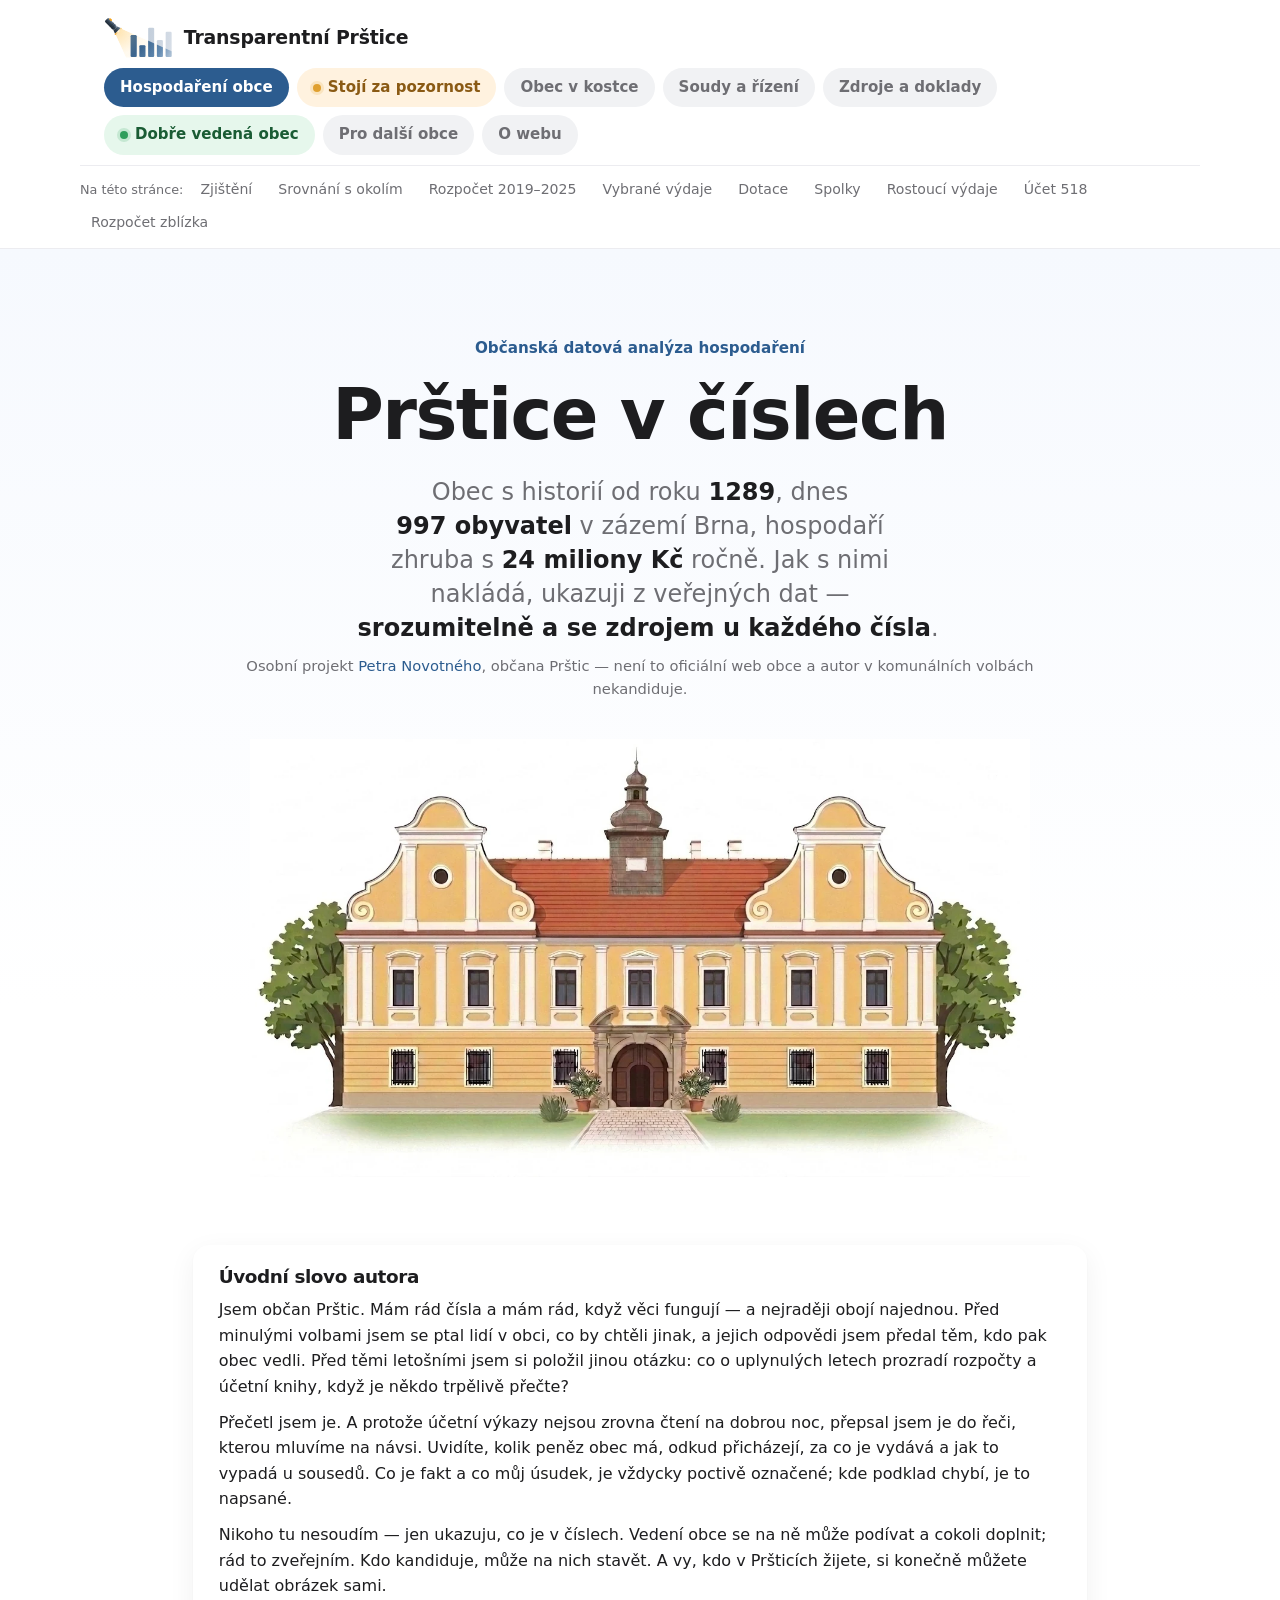
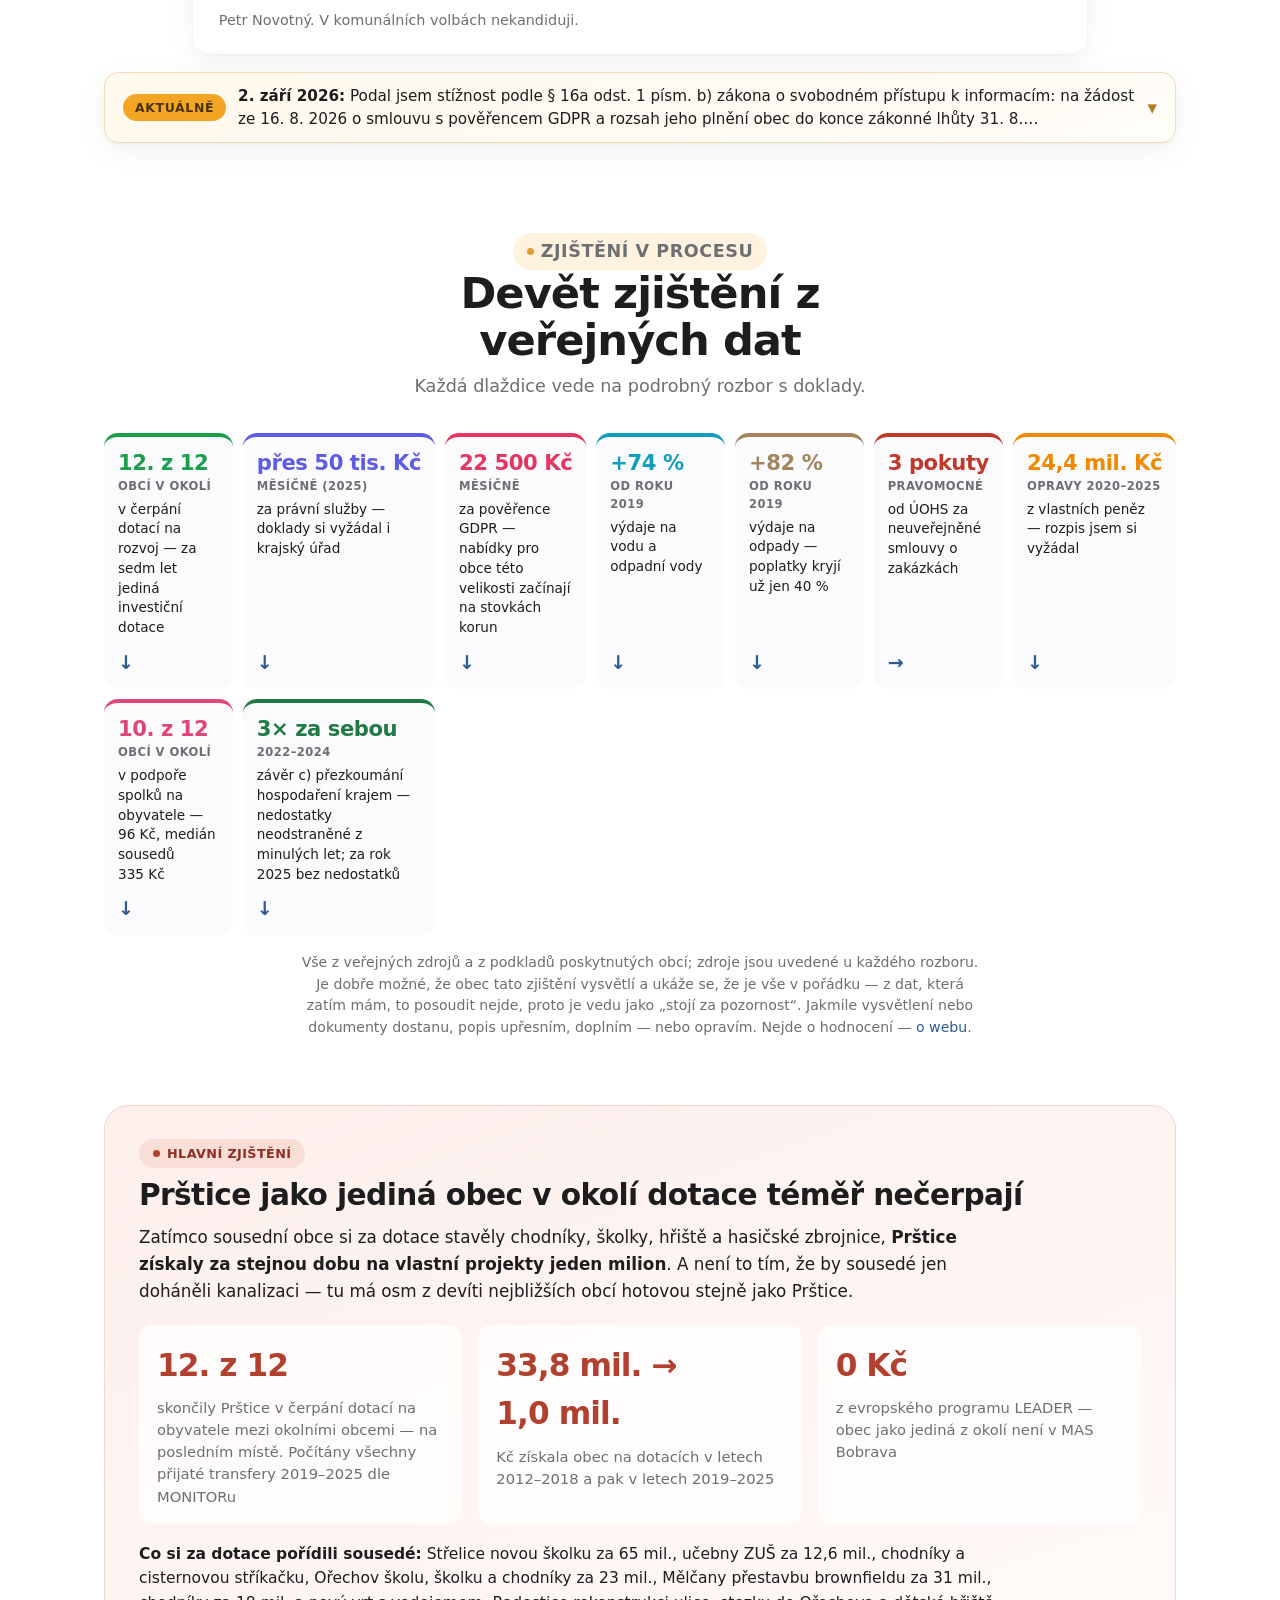
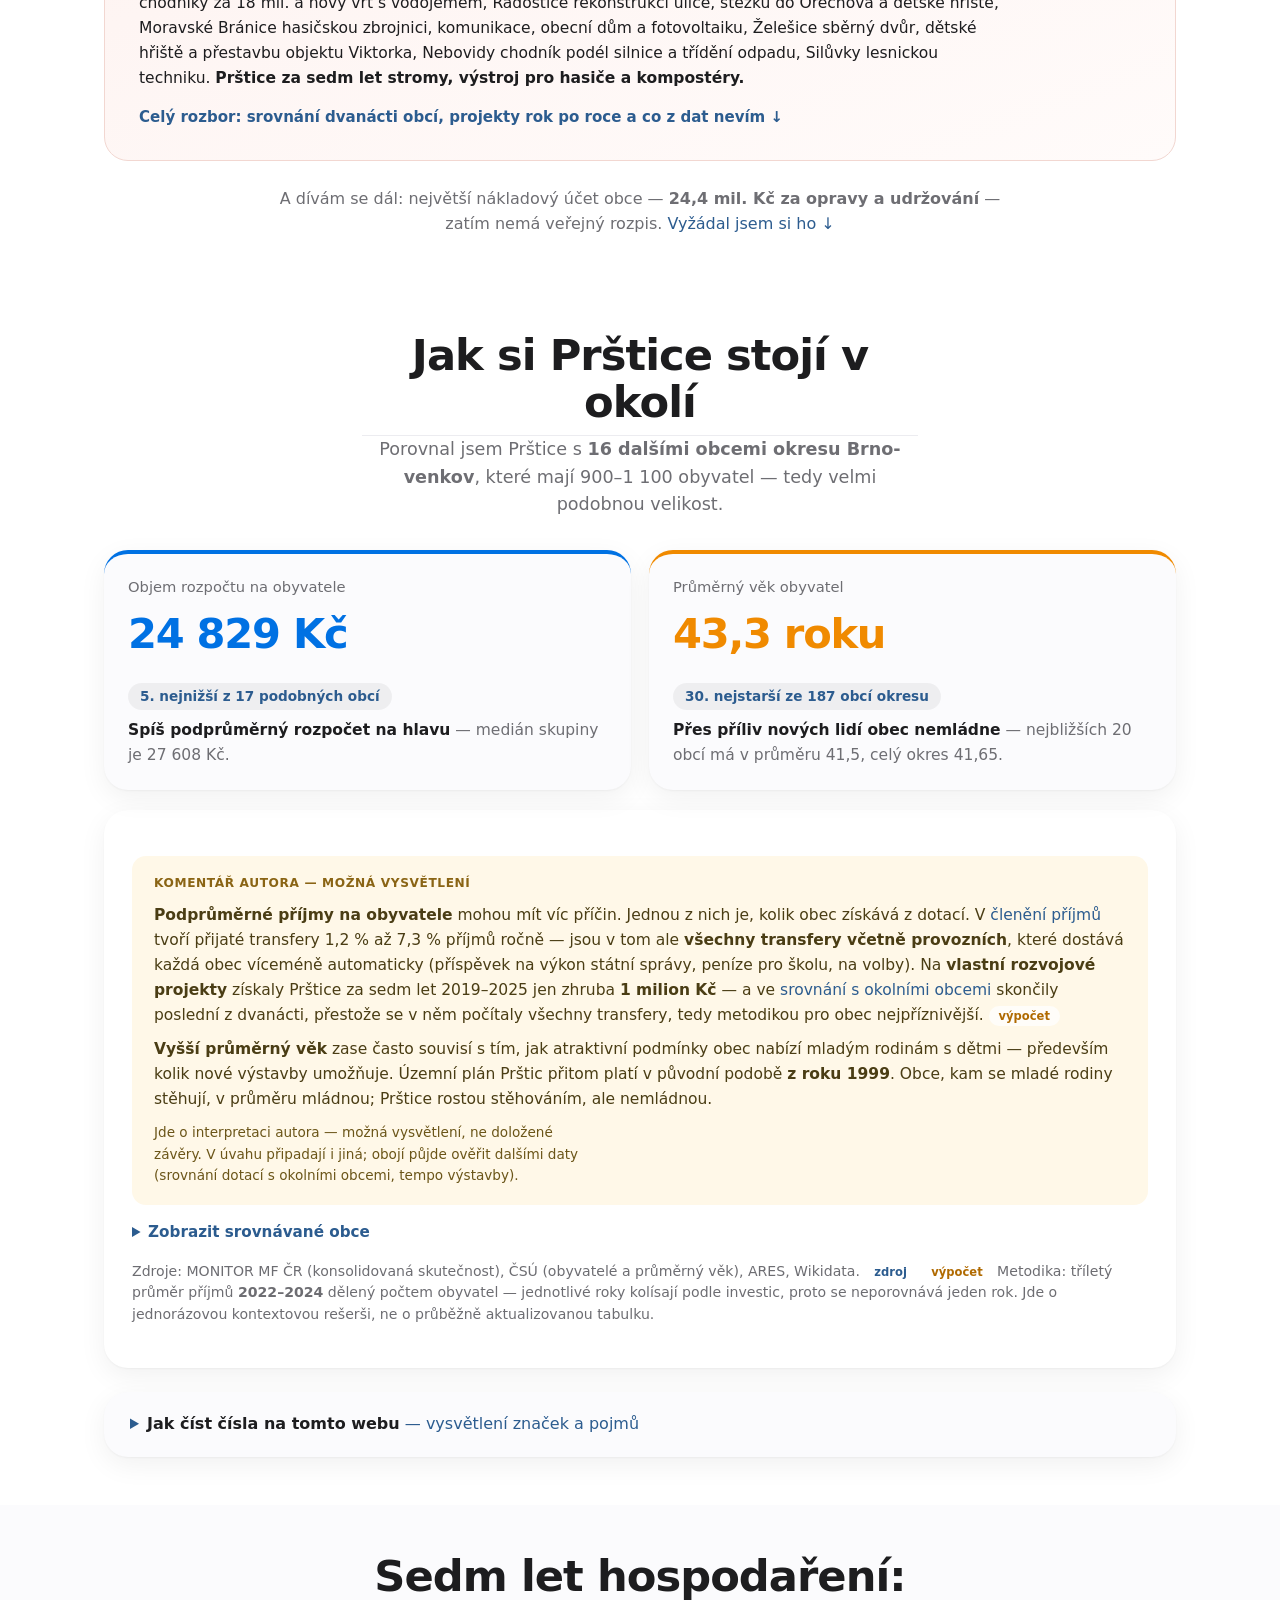
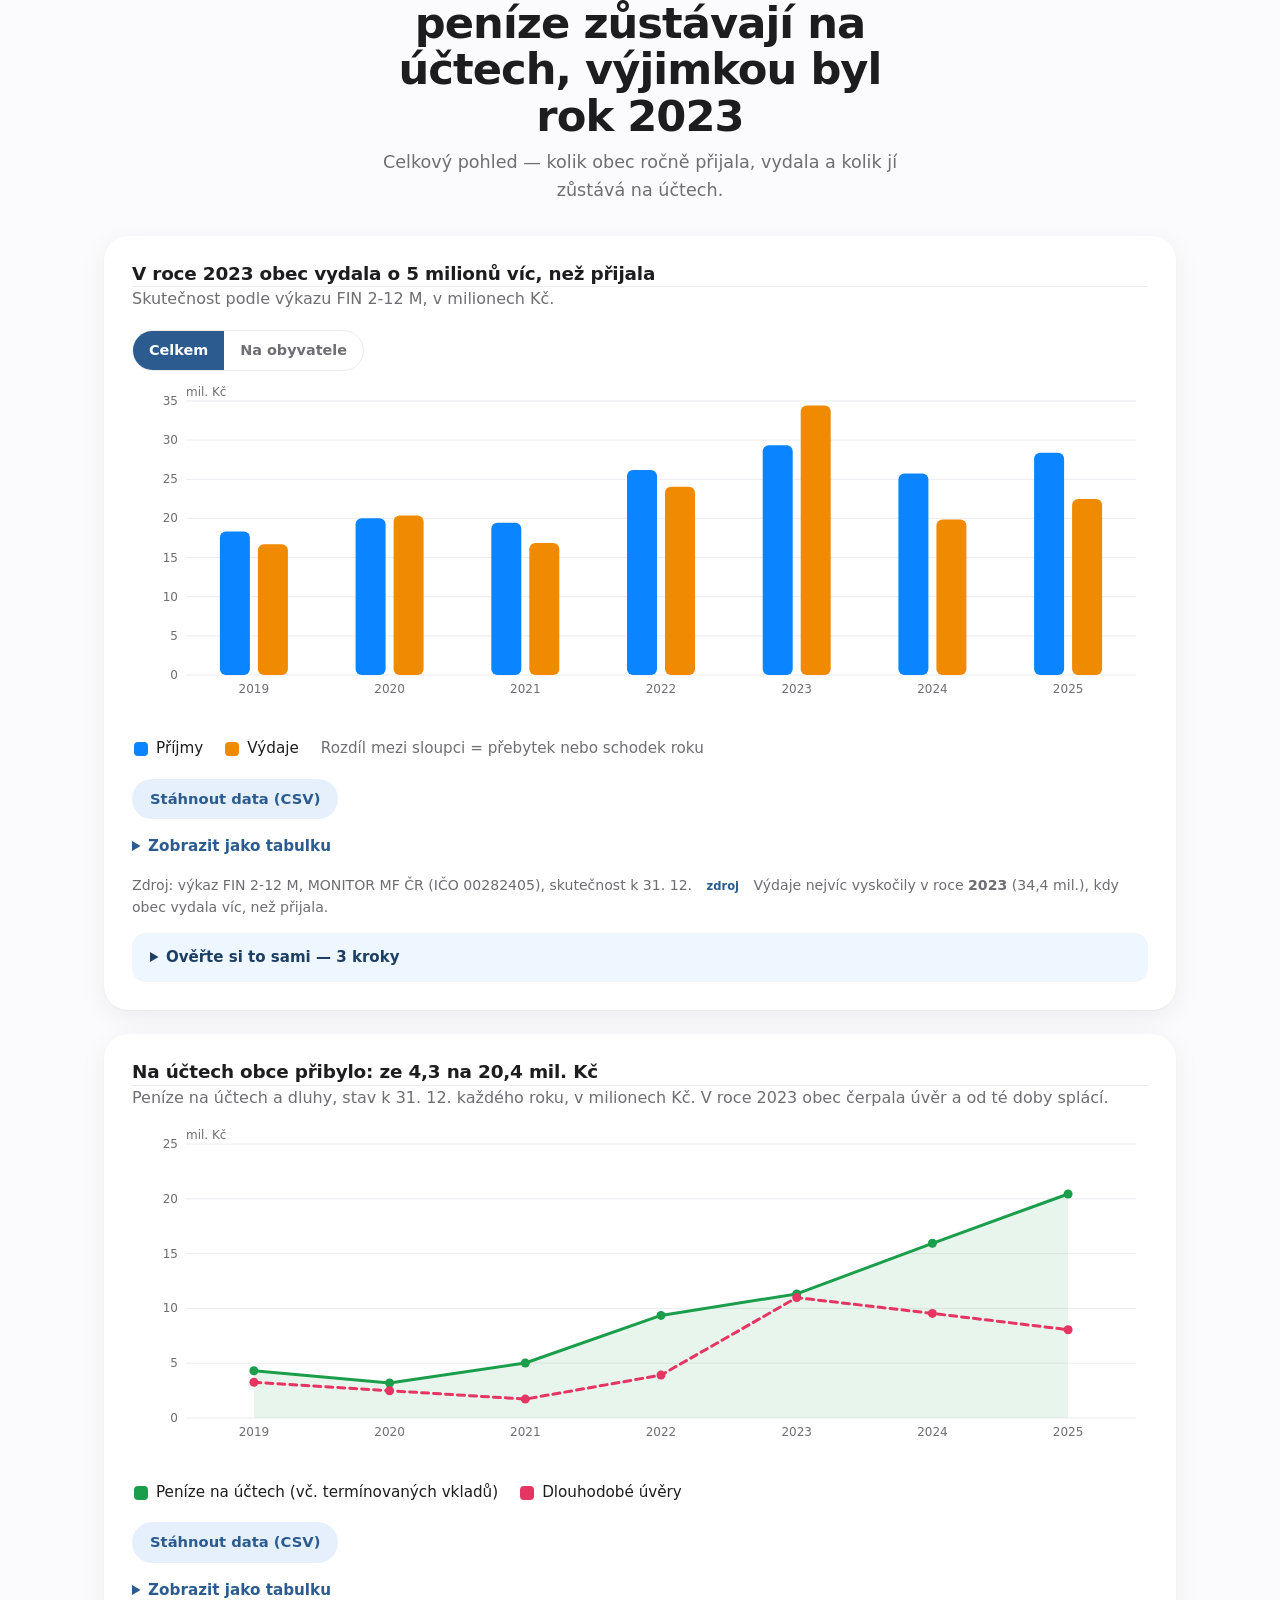
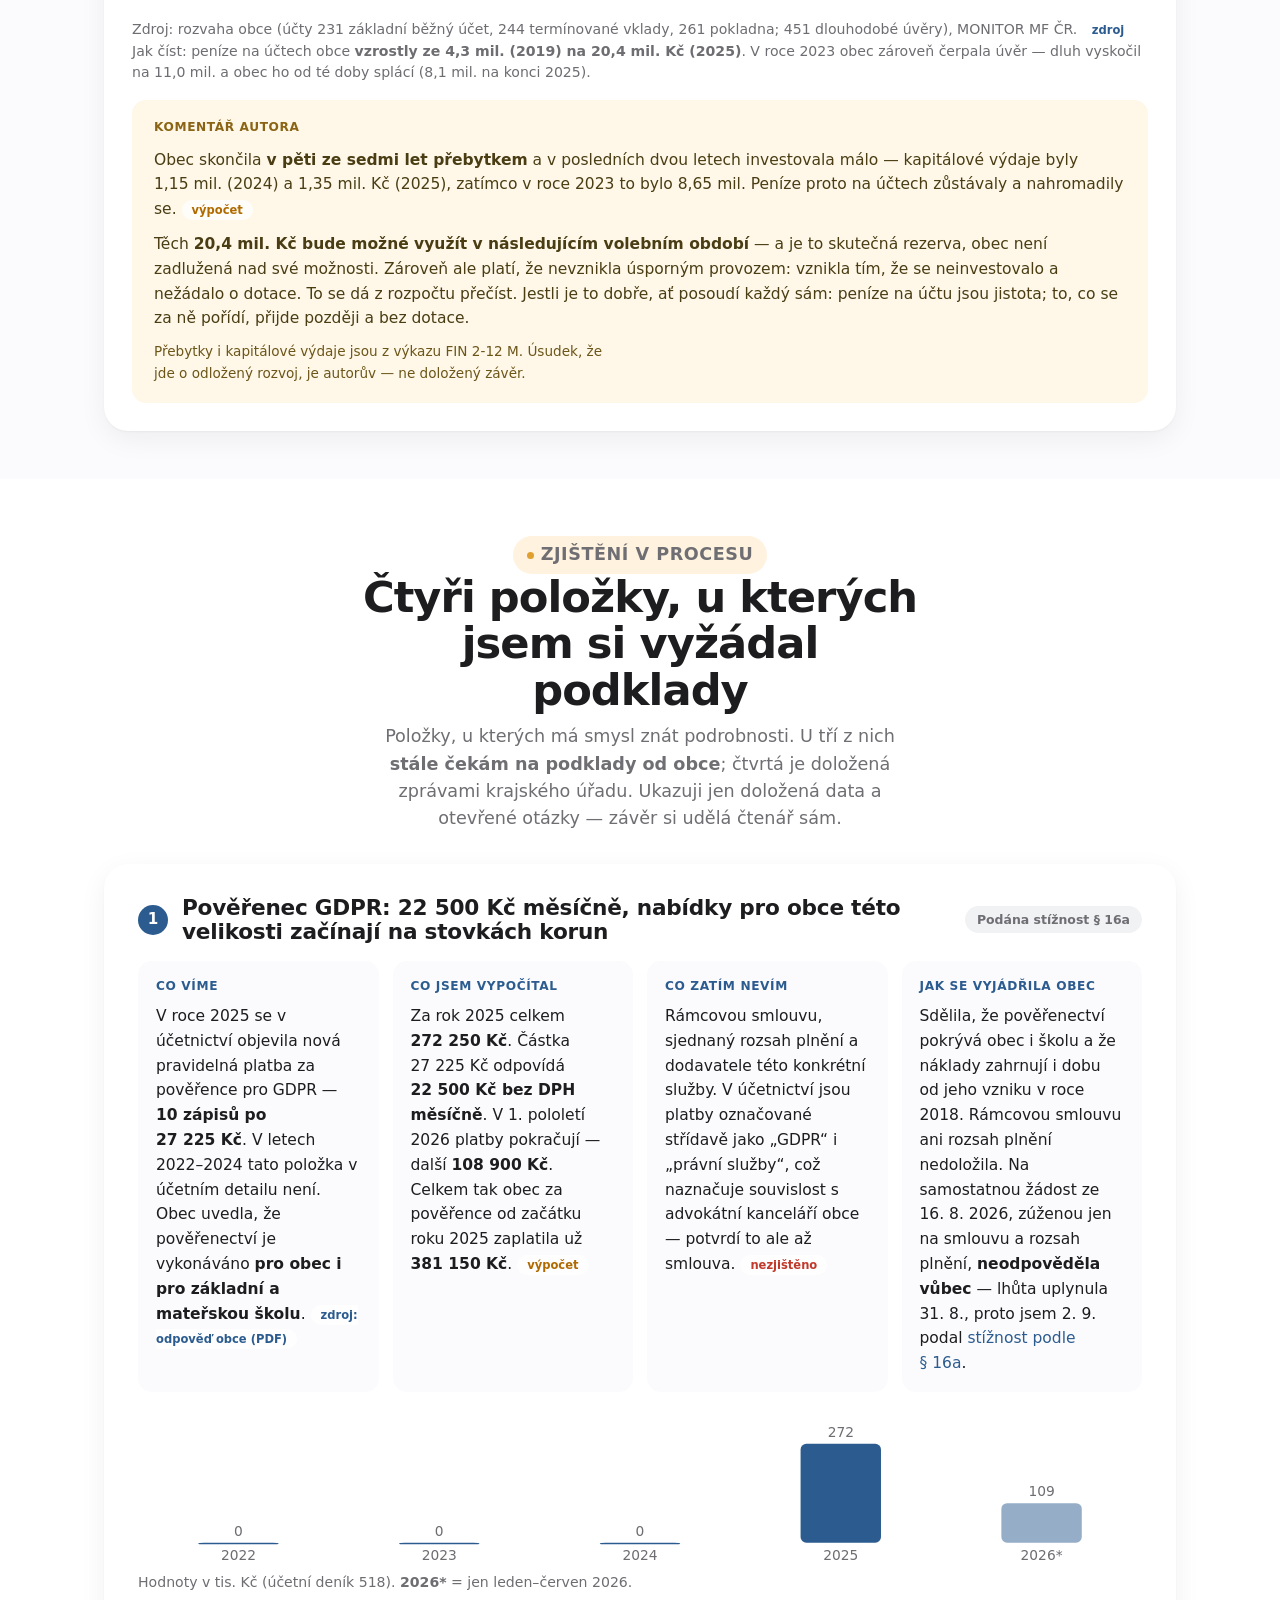
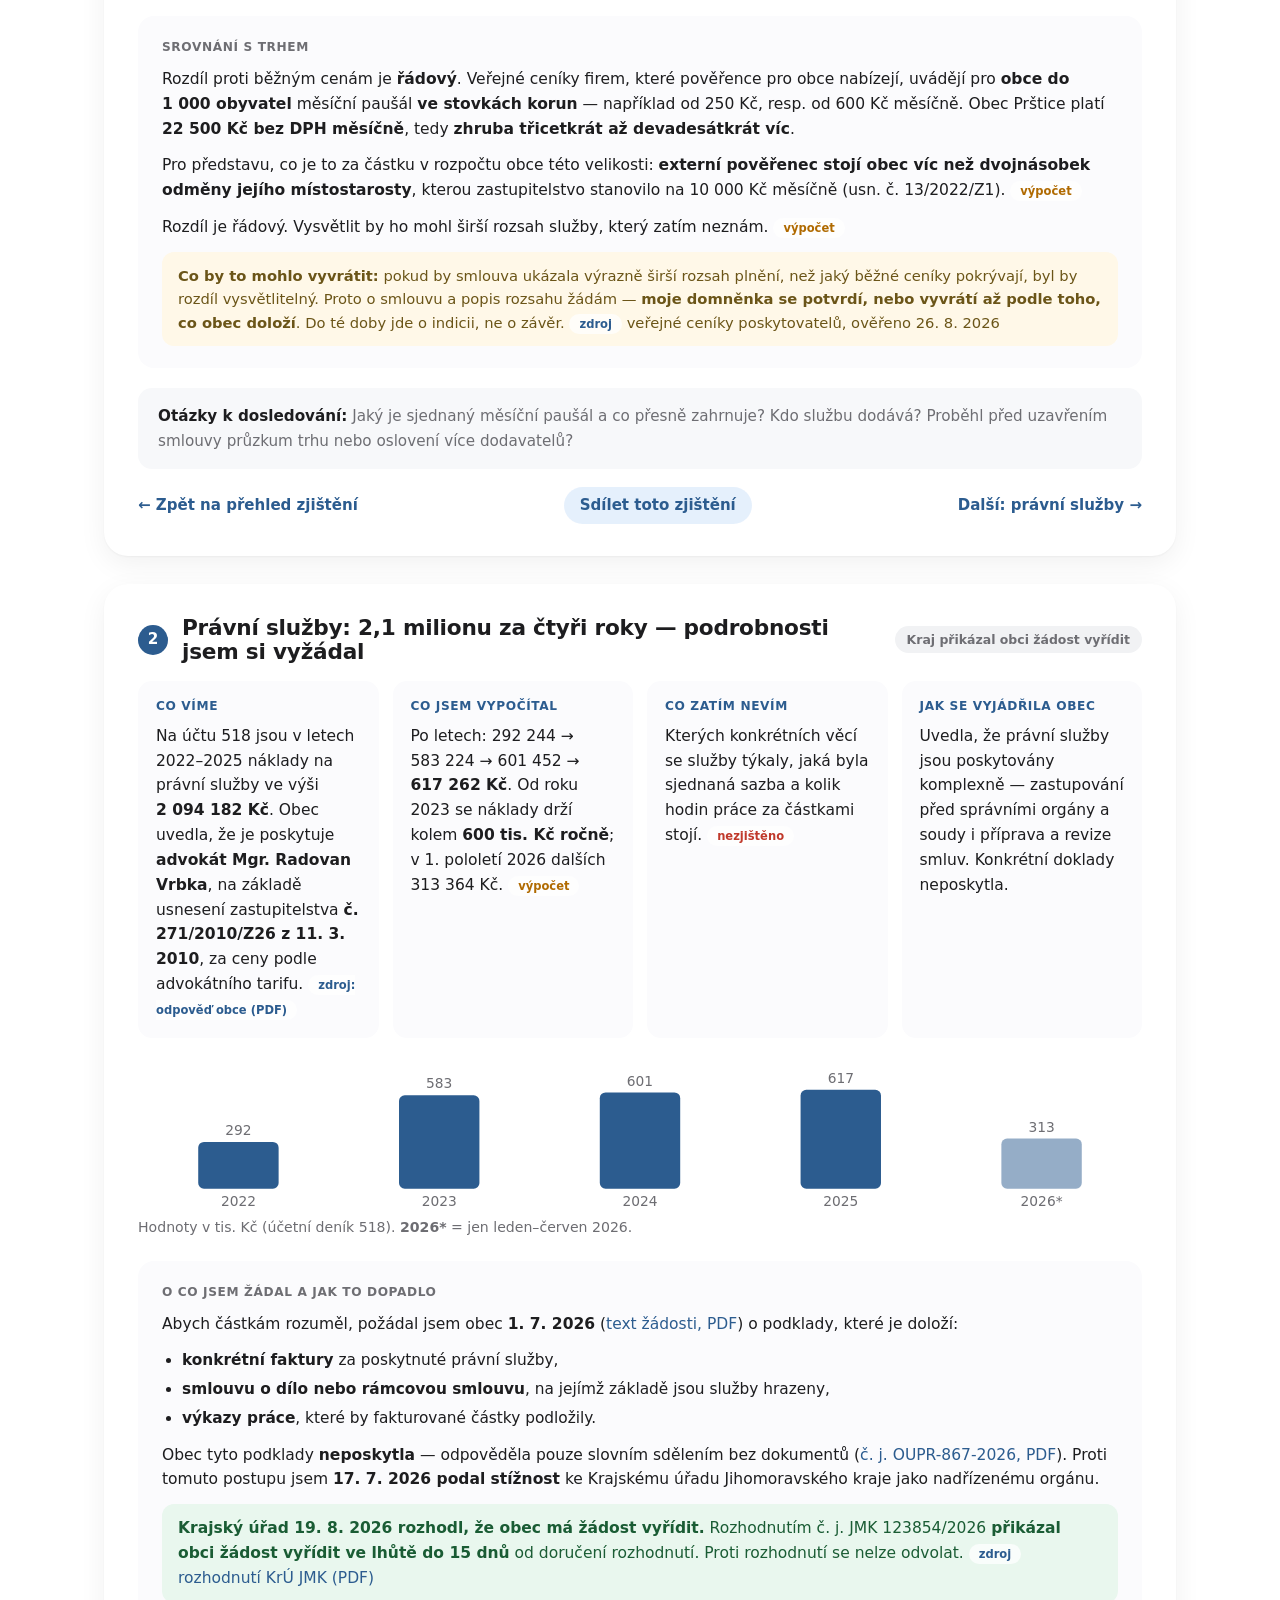
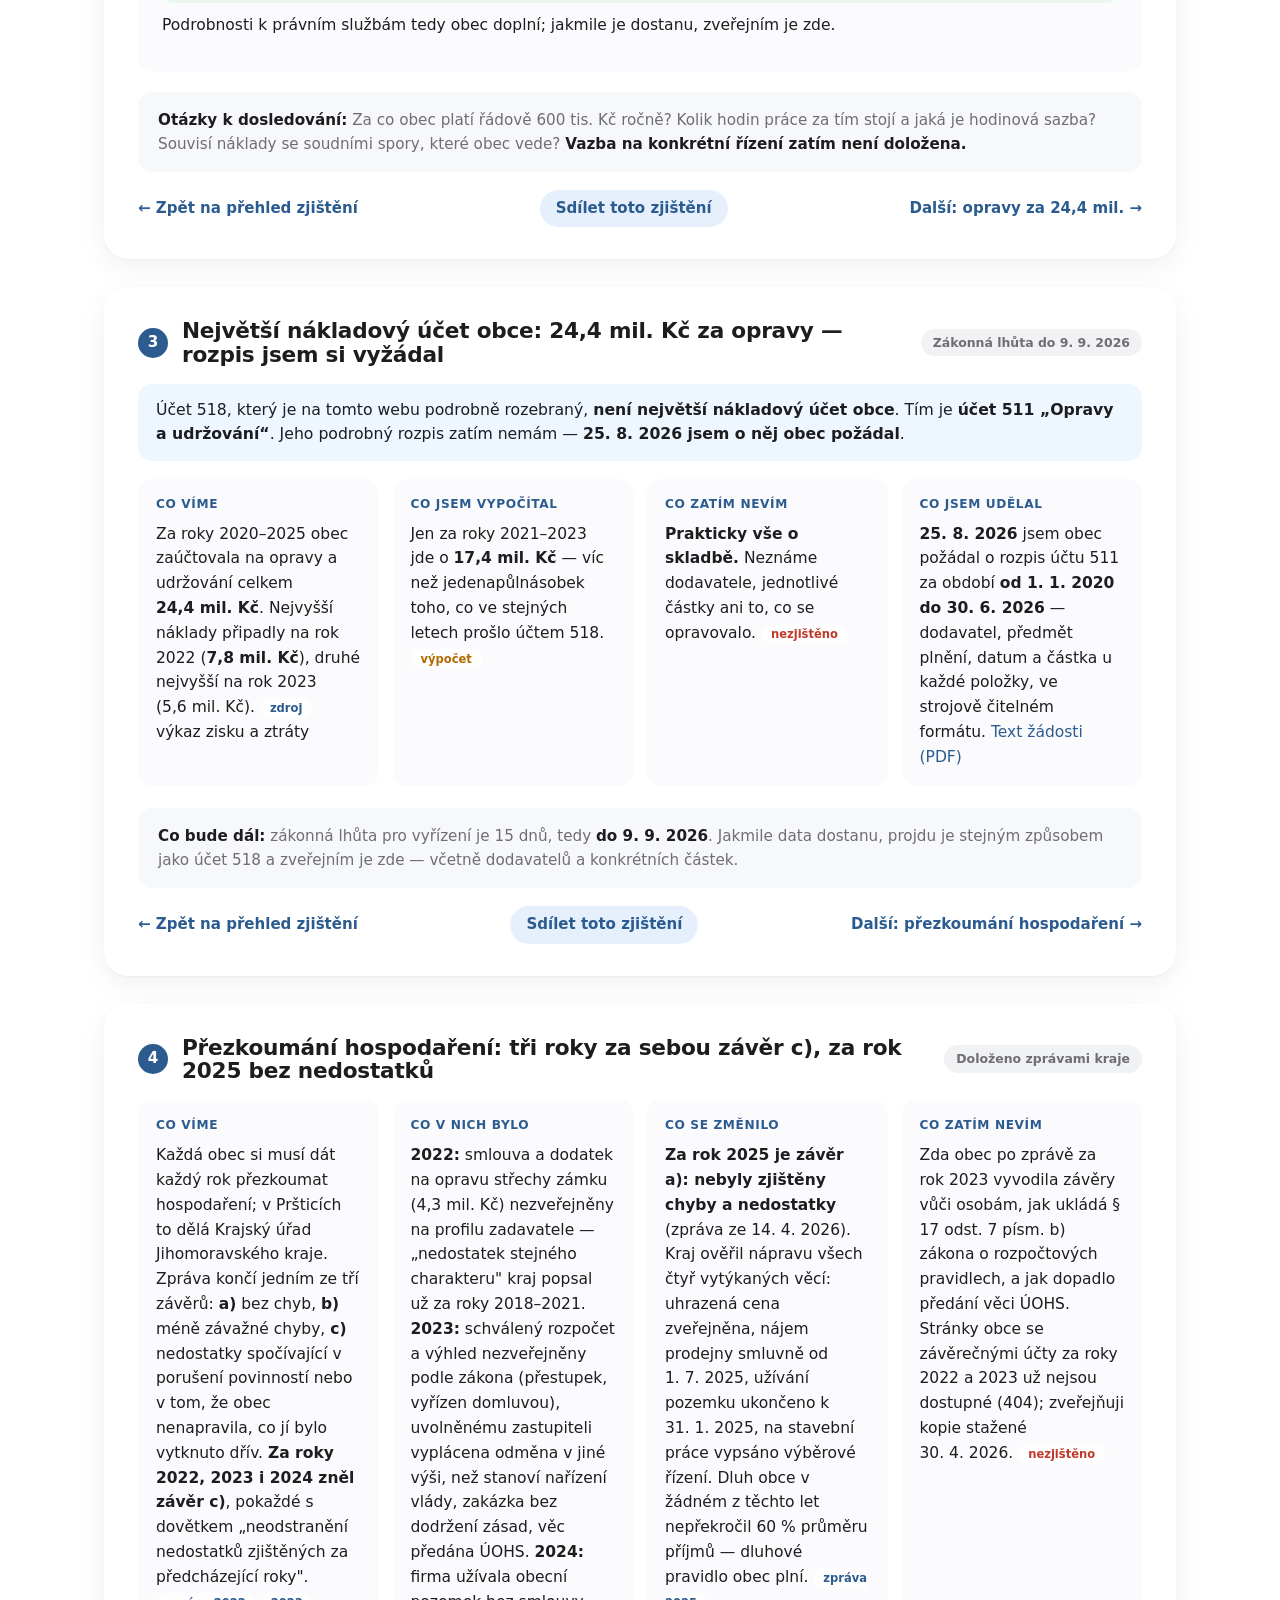
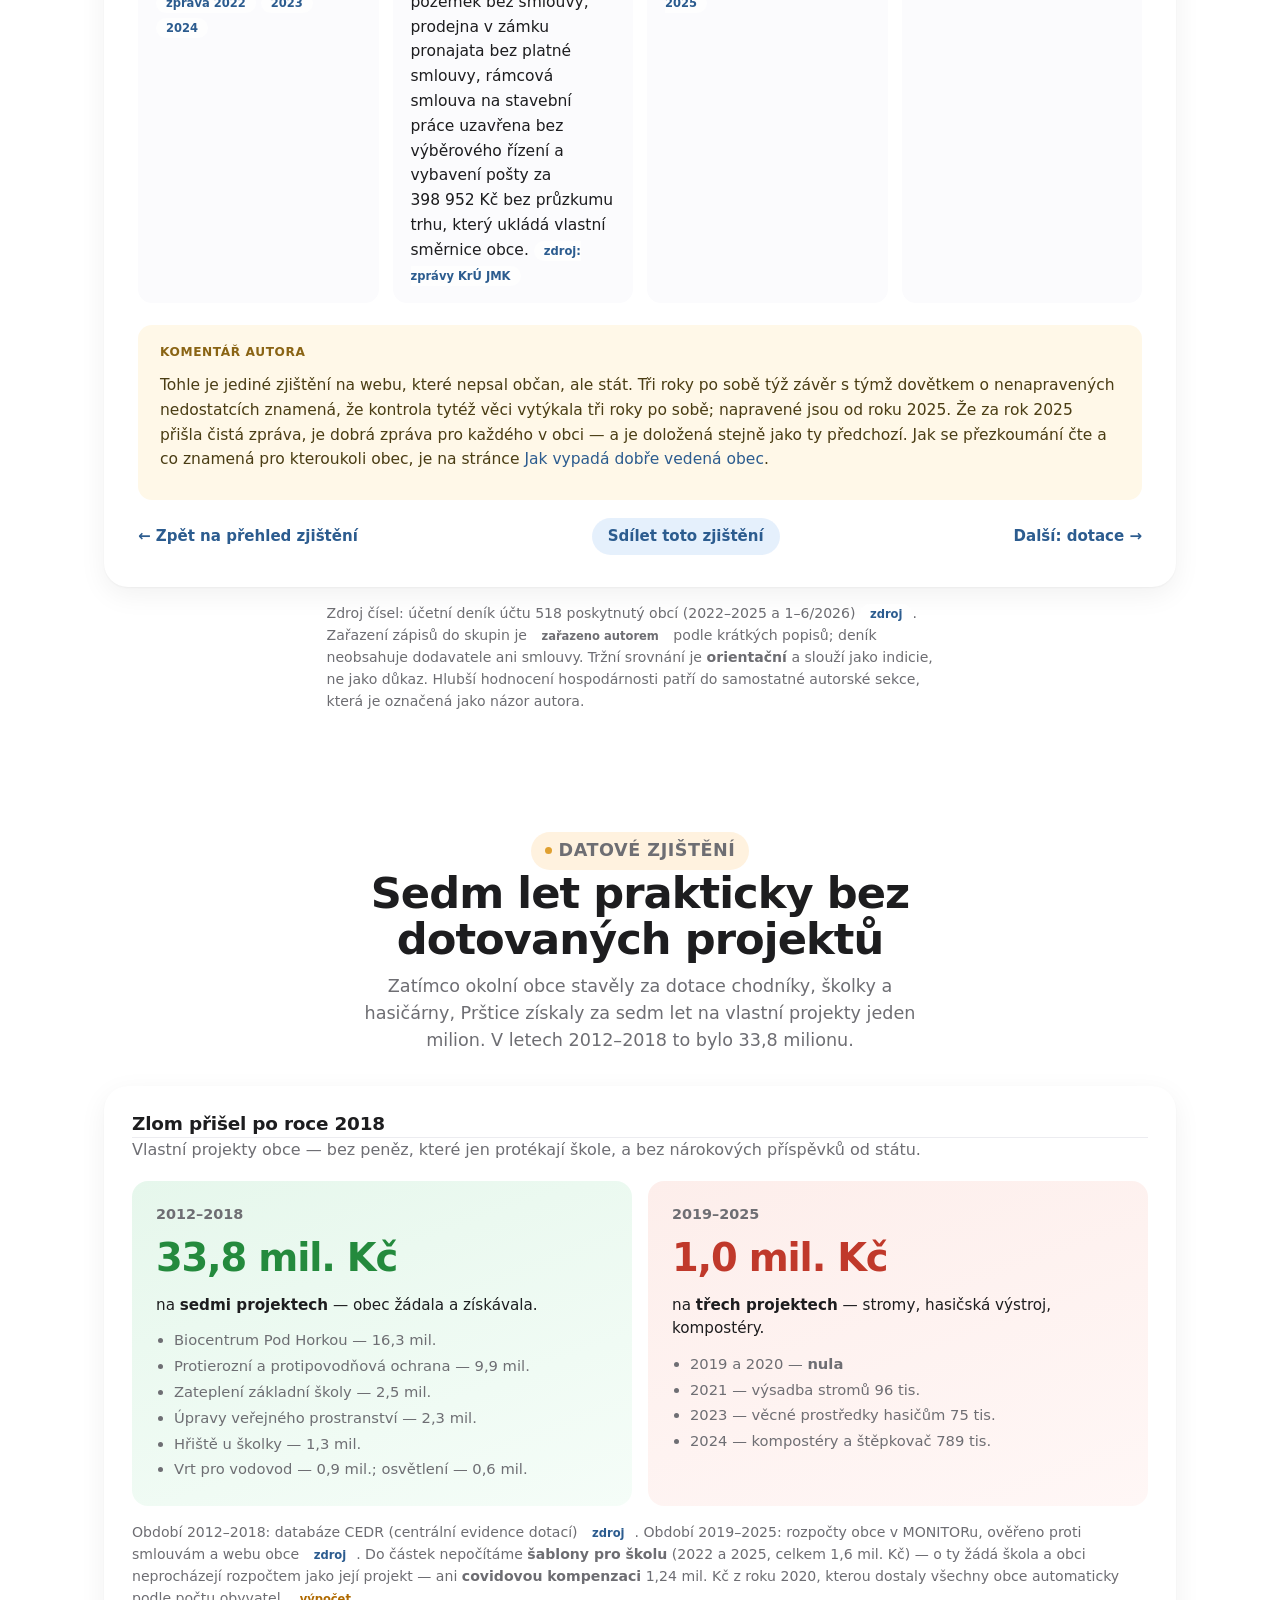
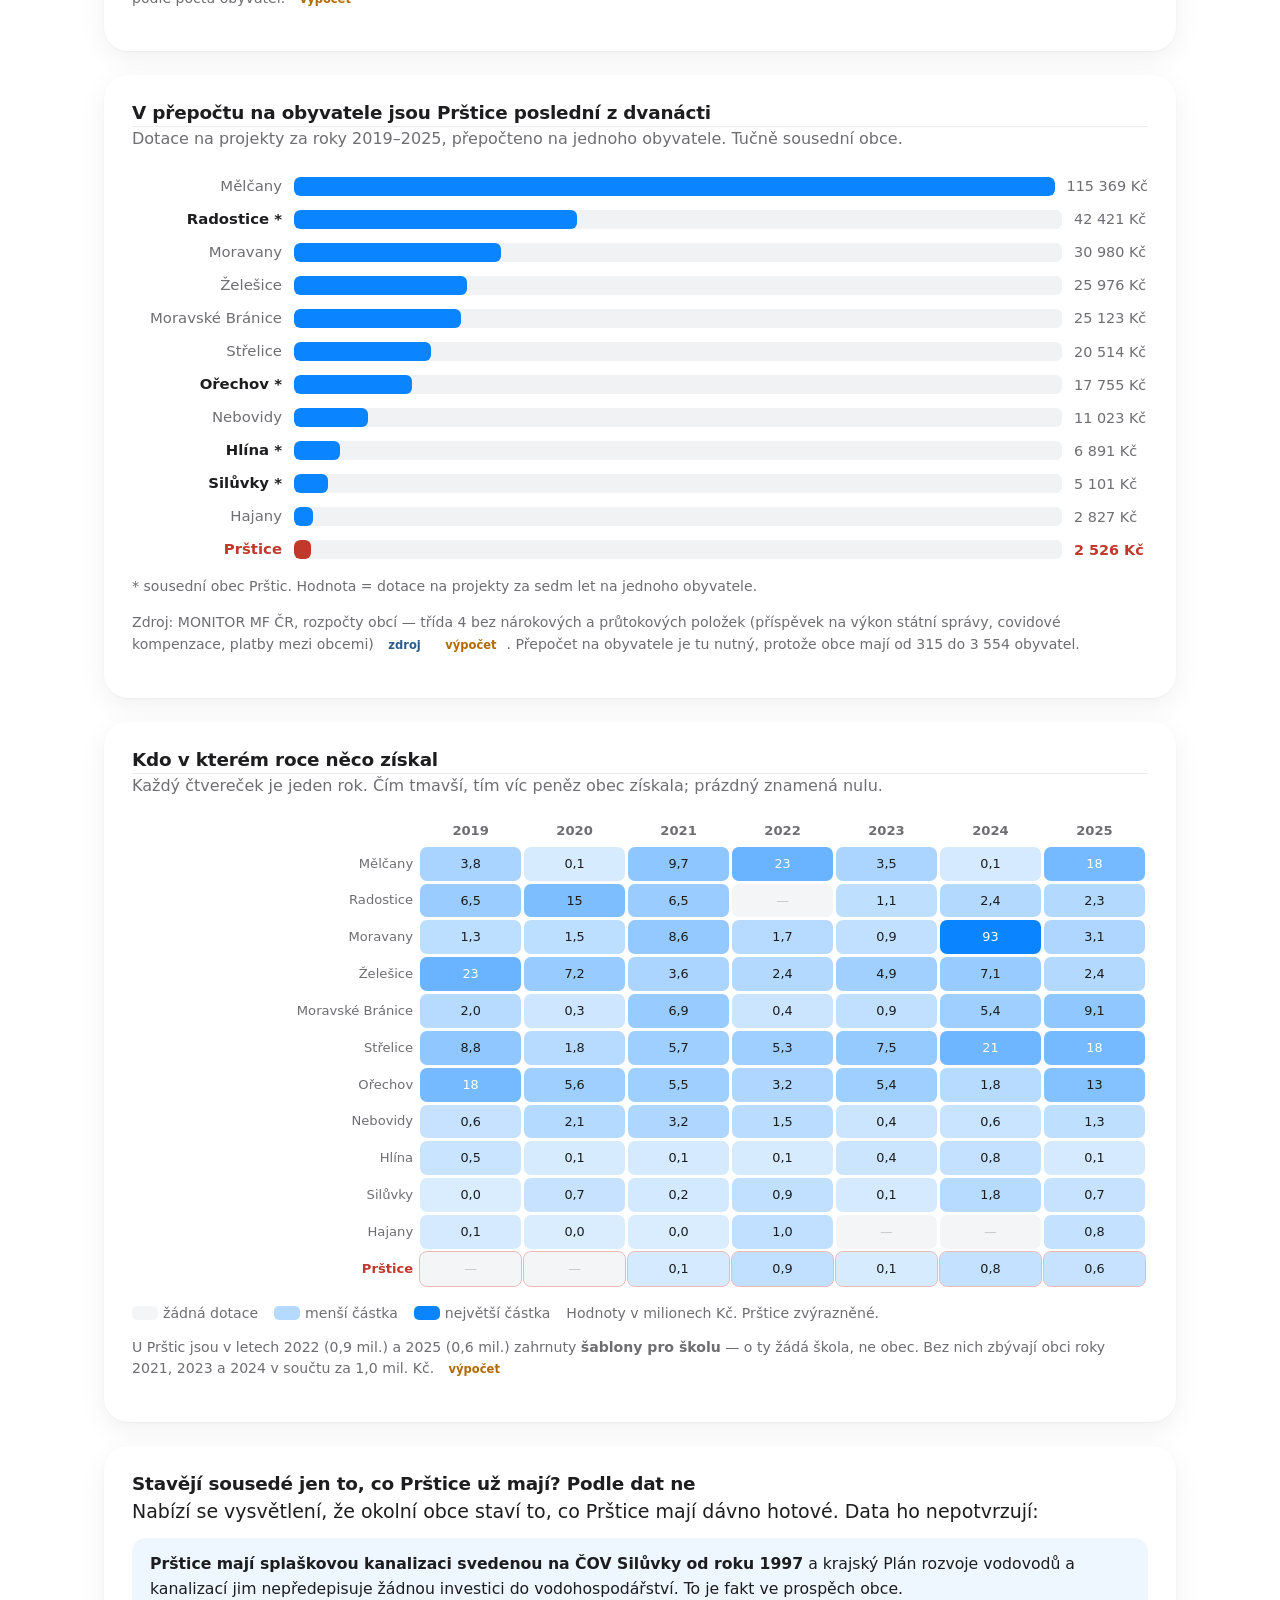
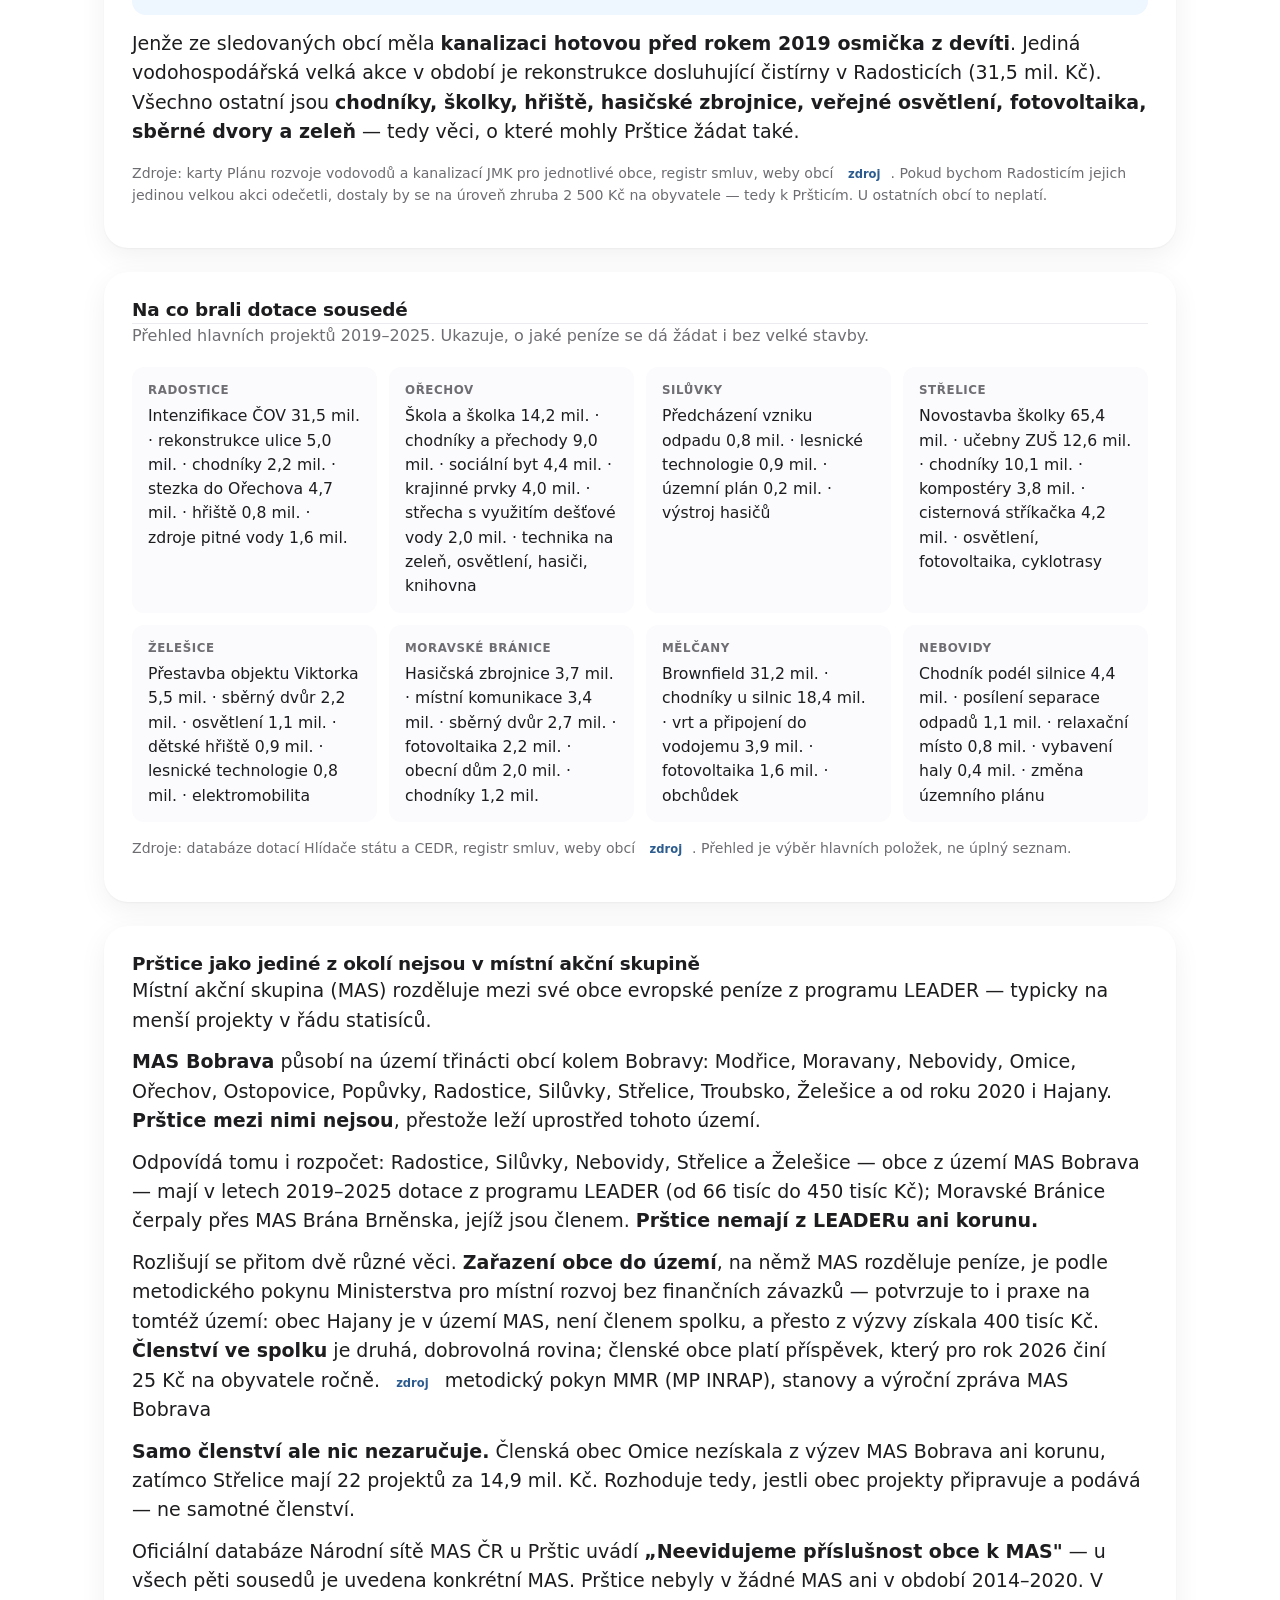
==== commit 3ace28e4: "Úvodní slovo autora — nové znění Co-Authored-By: Claude Fable 5.1 <noreply@anthropic.com>" ====
--- a/web/index.html
+++ b/web/index.html
@@ -76,10 +76,10 @@
 
   <!-- ÚVODNÍK -->
   <div class="wide"><div class="uvodnik">
-    <h2>Proč tenhle web</h2>
-    <p>Jsem celoživotní občan Prštic a zajímá mě, jak je obec spravovaná. Před minulými volbami jsem mezi lidmi v obci dělal průzkum, co je trápí, a výsledky jsem předal současnému vedení. Před letošními volbami jsem se podíval na to, co o uplynulých letech říkají data — rozpočty, účetnictví, výkazy a dokumenty, které obec poskytla na žádost.</p>
-    <p>Výsledek dávám k dispozici. Materie je složitá, proto je tu přeložená do běžné řeči: každé číslo má zdroj a u každého je vidět, co je fakt, co výpočet a co můj úsudek. Kde mi podklady chybí, je to napsané.</p>
-    <p>Web je otevřený všem. Vedení obce se může k číslům vyjádřit — vysvětlení zveřejním u dané položky. Kandidující strany z nich mohou vycházet při sestavování programu. A občané se z nich dozvědí, jak Prštice hospodaří.</p>
+    <h2>Úvodní slovo autora</h2>
+    <p>Jsem občan Prštic. Mám rád čísla a mám rád, když věci fungují — a nejraději obojí najednou. Před minulými volbami jsem se ptal lidí v obci, co by chtěli jinak, a jejich odpovědi jsem předal těm, kdo pak obec vedli. Před těmi letošními jsem si položil jinou otázku: co o uplynulých letech prozradí rozpočty a účetní knihy, když je někdo trpělivě přečte?</p>
+    <p>Přečetl jsem je. A protože účetní výkazy nejsou zrovna čtení na dobrou noc, přepsal jsem je do řeči, kterou mluvíme na návsi. Uvidíte, kolik peněz obec má, odkud přicházejí, za co je vydává a jak to vypadá u sousedů. Co je fakt a co můj úsudek, je vždycky poctivě označené; kde podklad chybí, je to napsané.</p>
+    <p>Nikoho tu nesoudím — jen ukazuju, co je v číslech. Vedení obce se na ně může podívat a cokoli doplnit; rád to zveřejním. Kdo kandiduje, může na nich stavět. A vy, kdo v Pršticích žijete, si konečně můžete udělat obrázek sami.</p>
     <p class="podpis">Petr Novotný. V komunálních volbách nekandiduji.</p>
   </div></div>
 
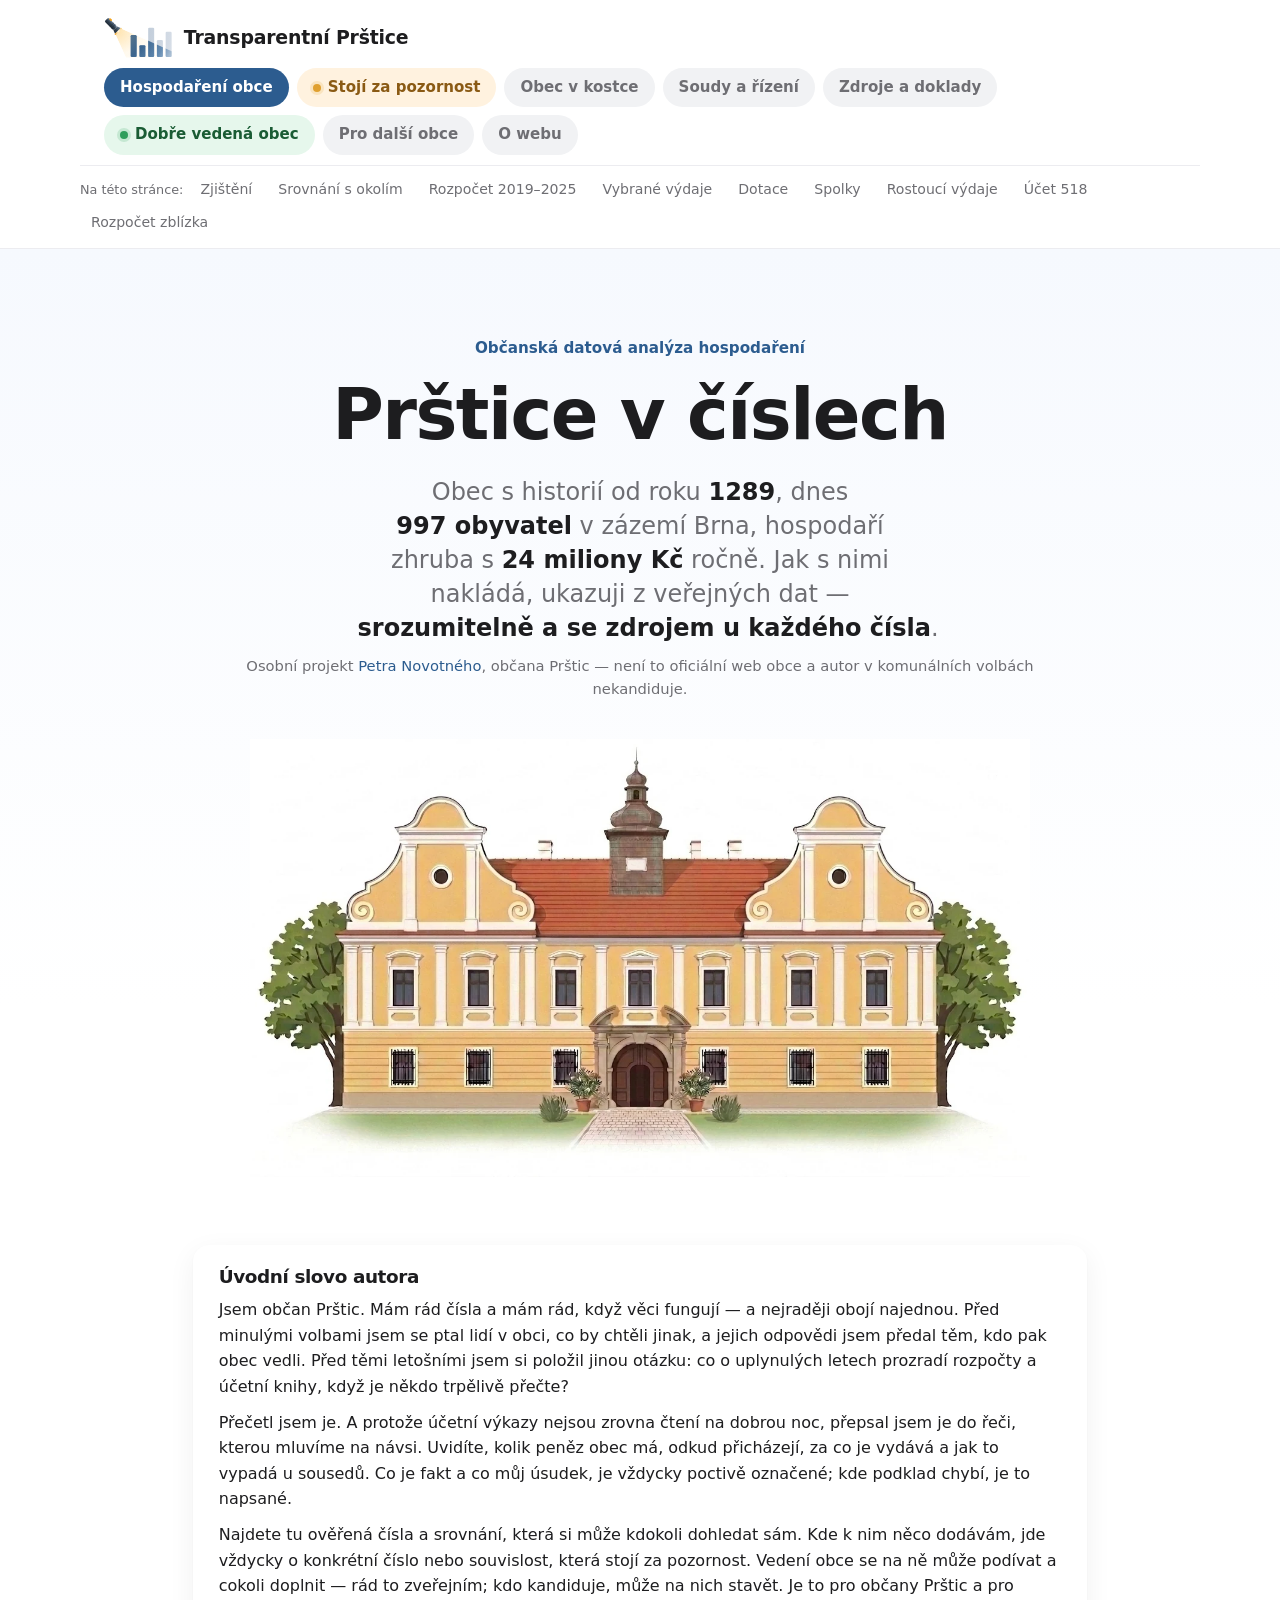
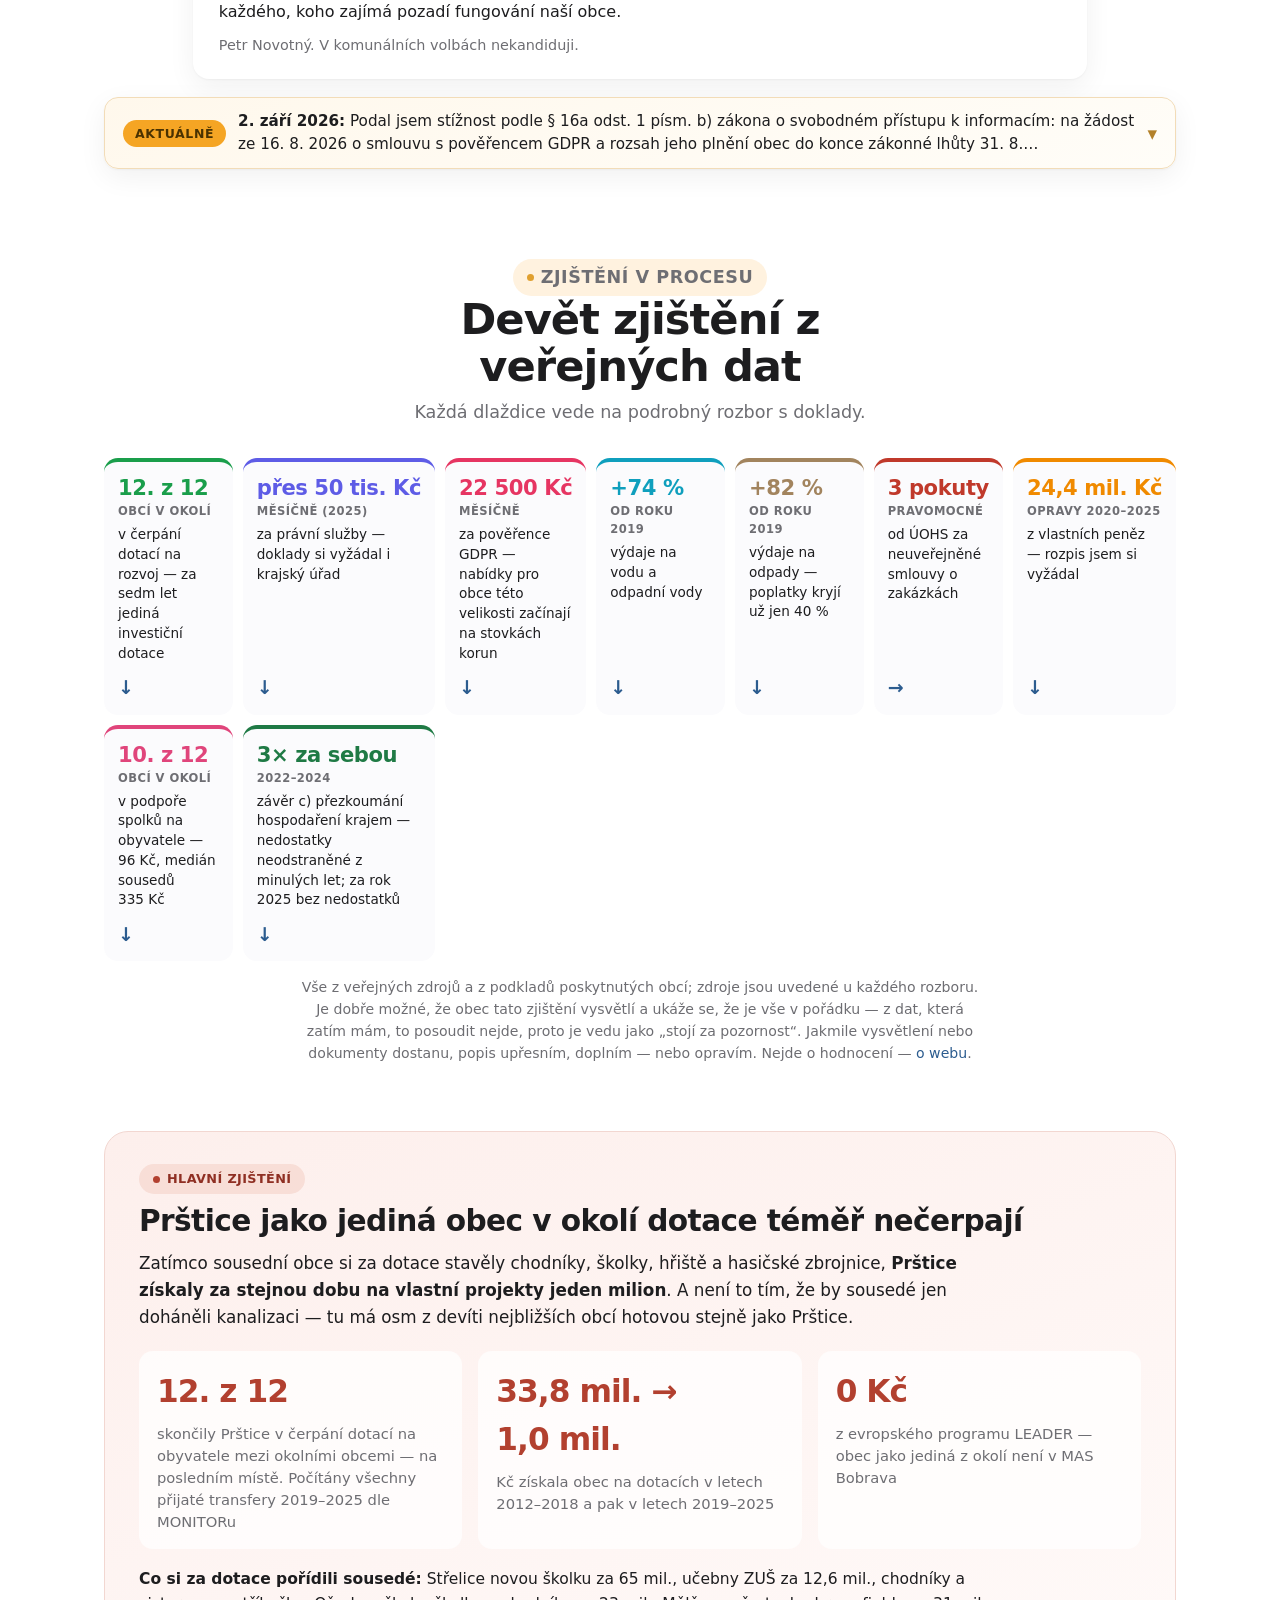
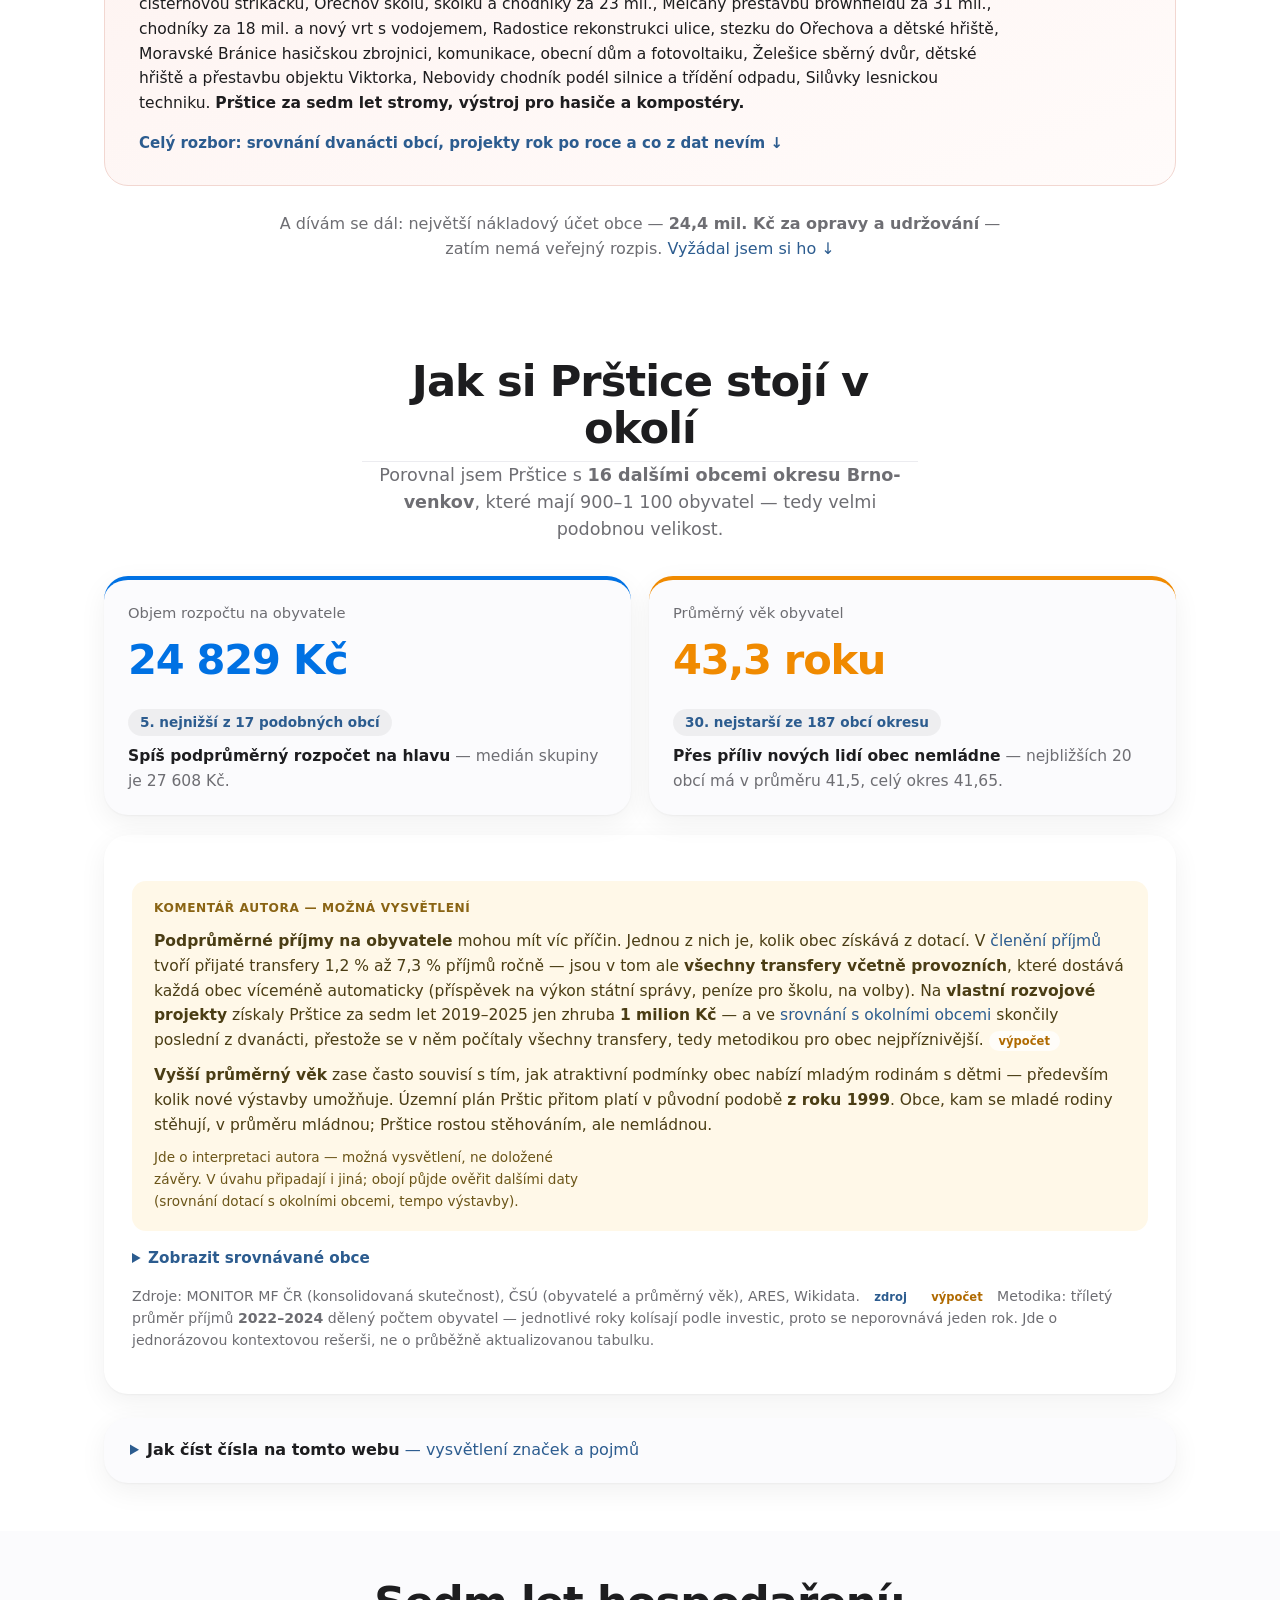
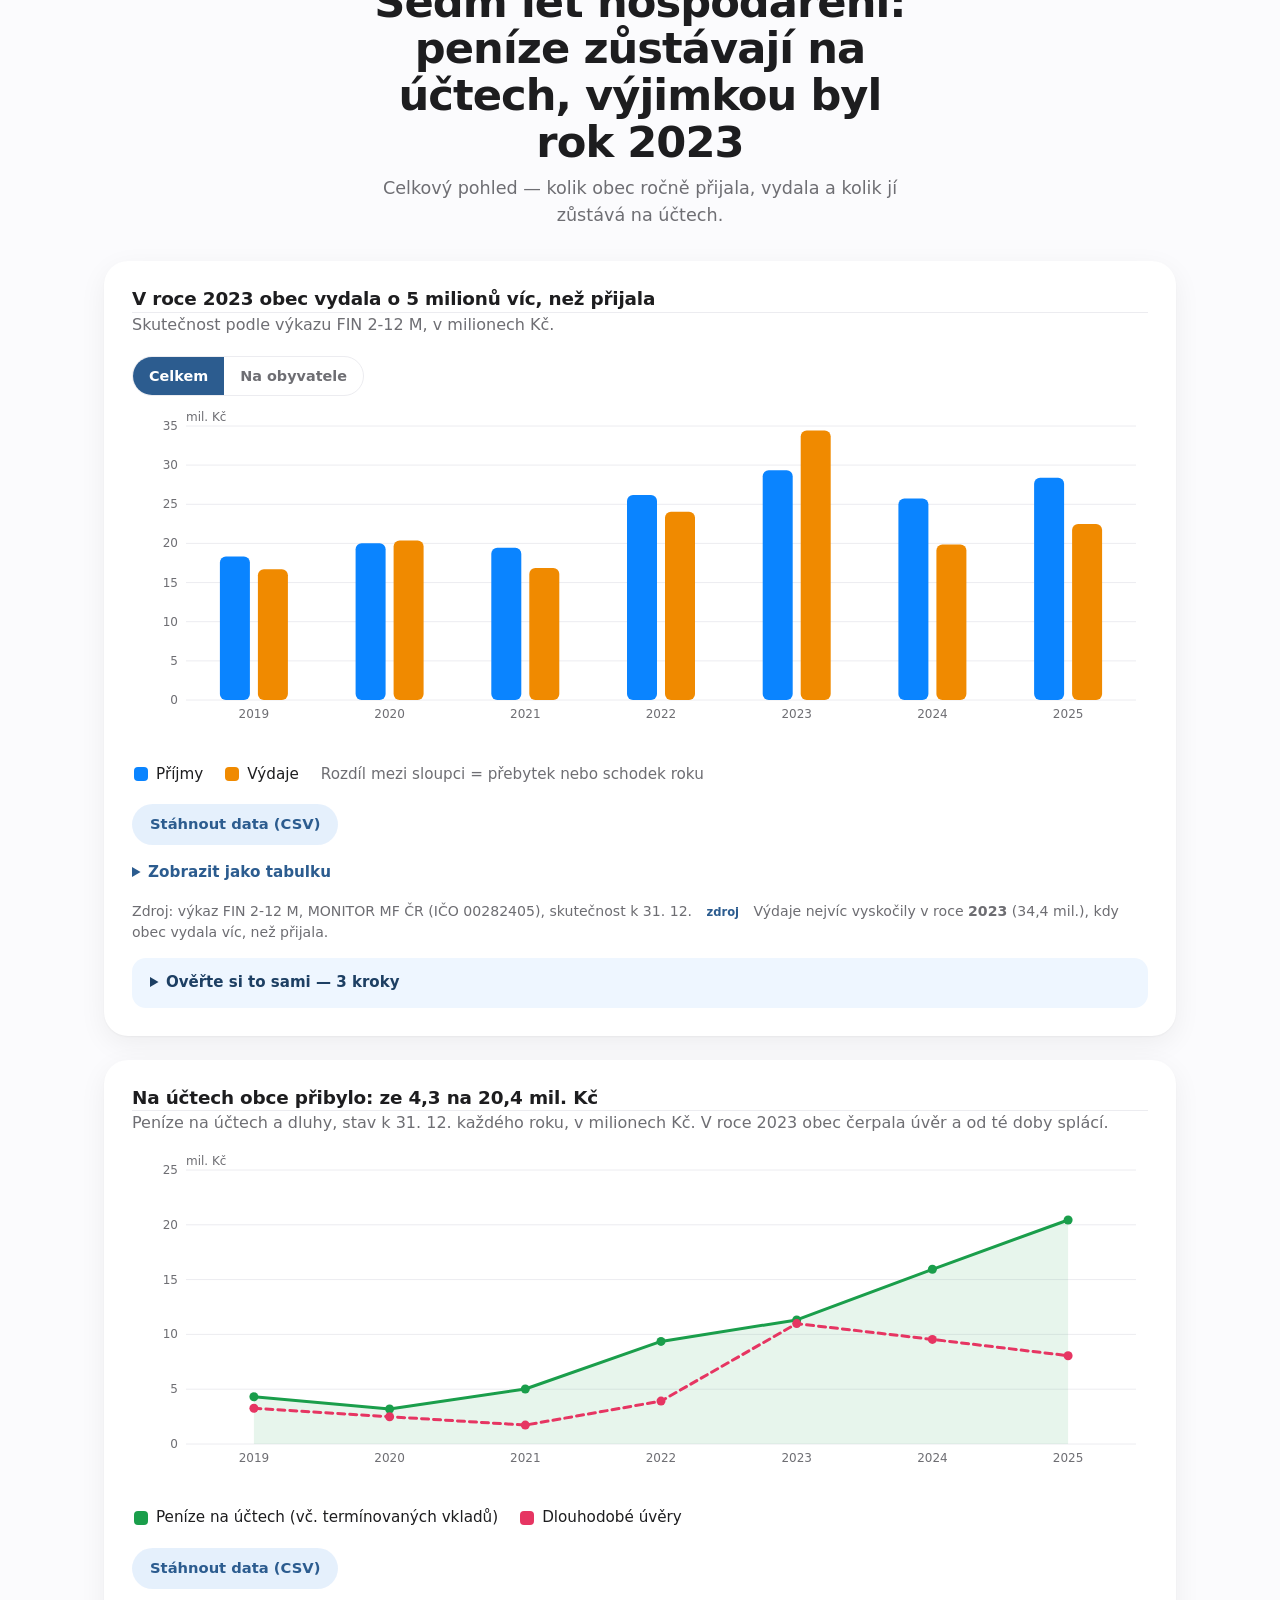
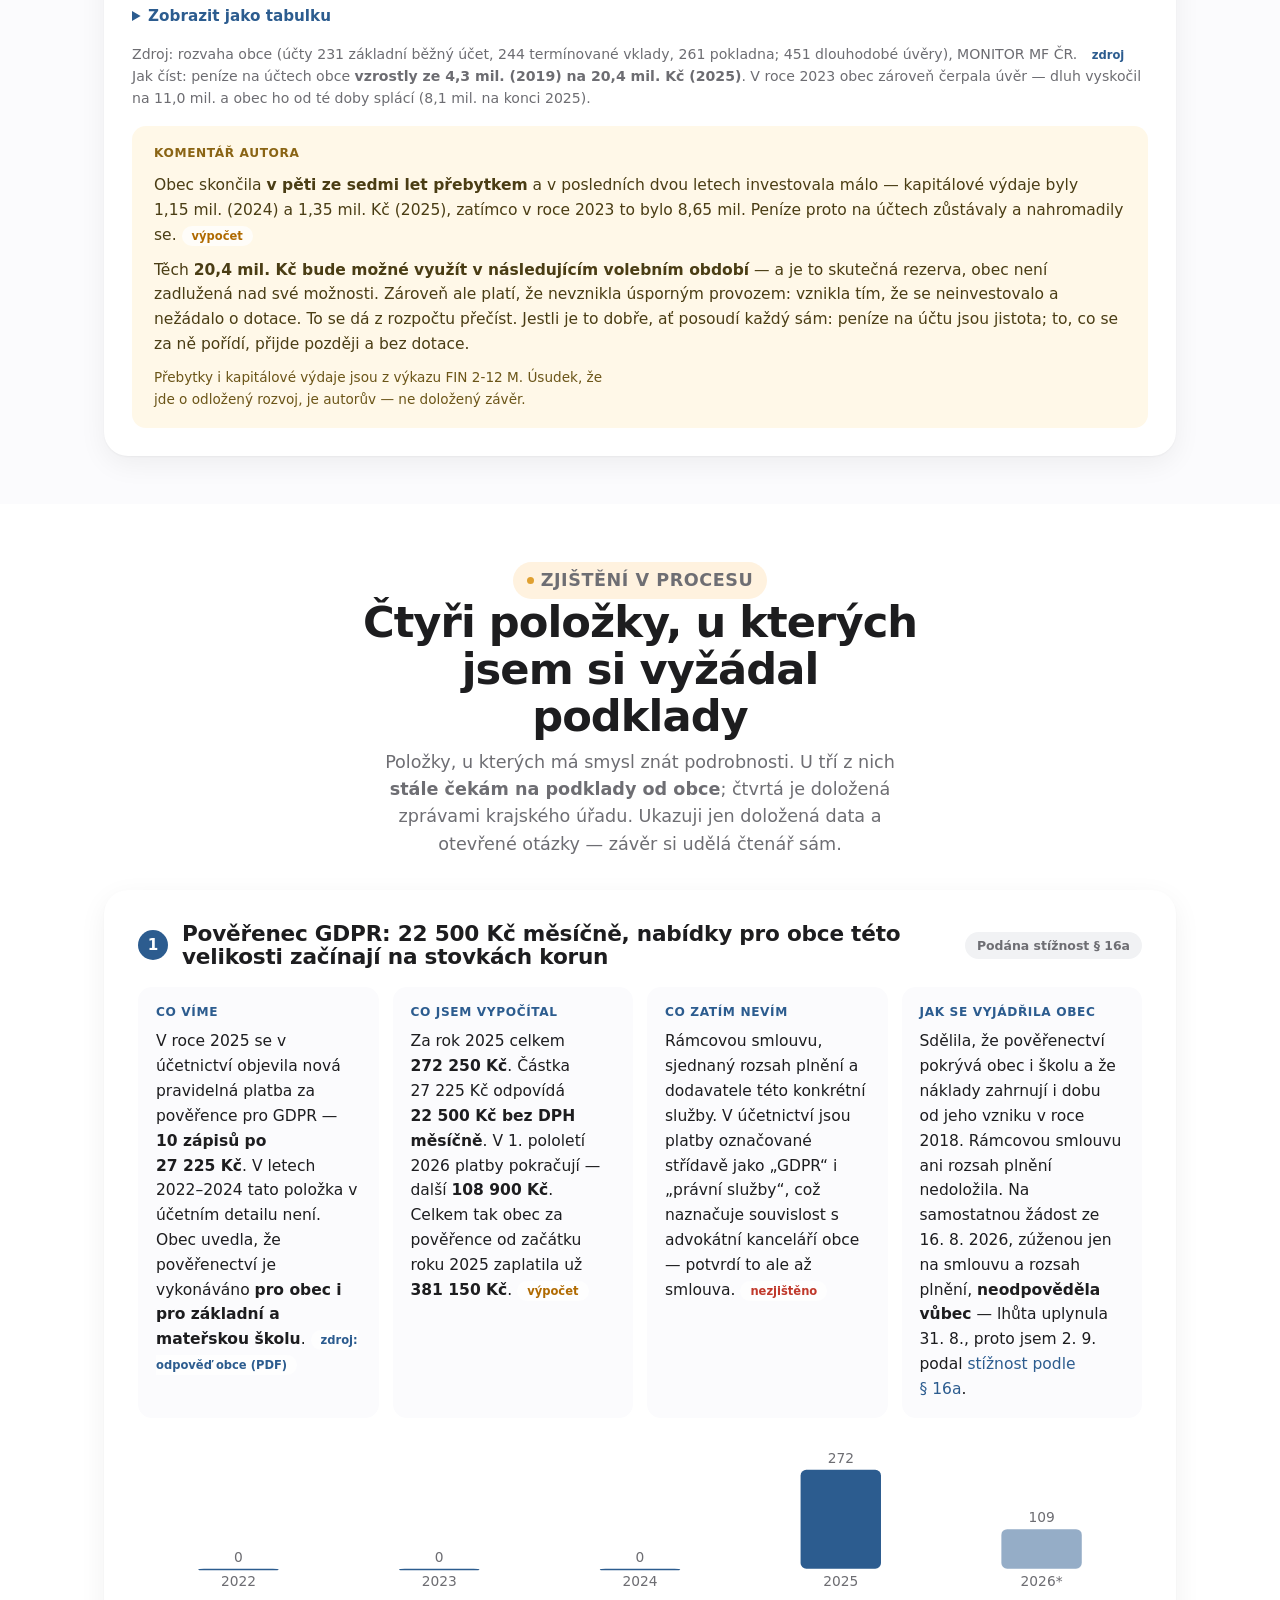
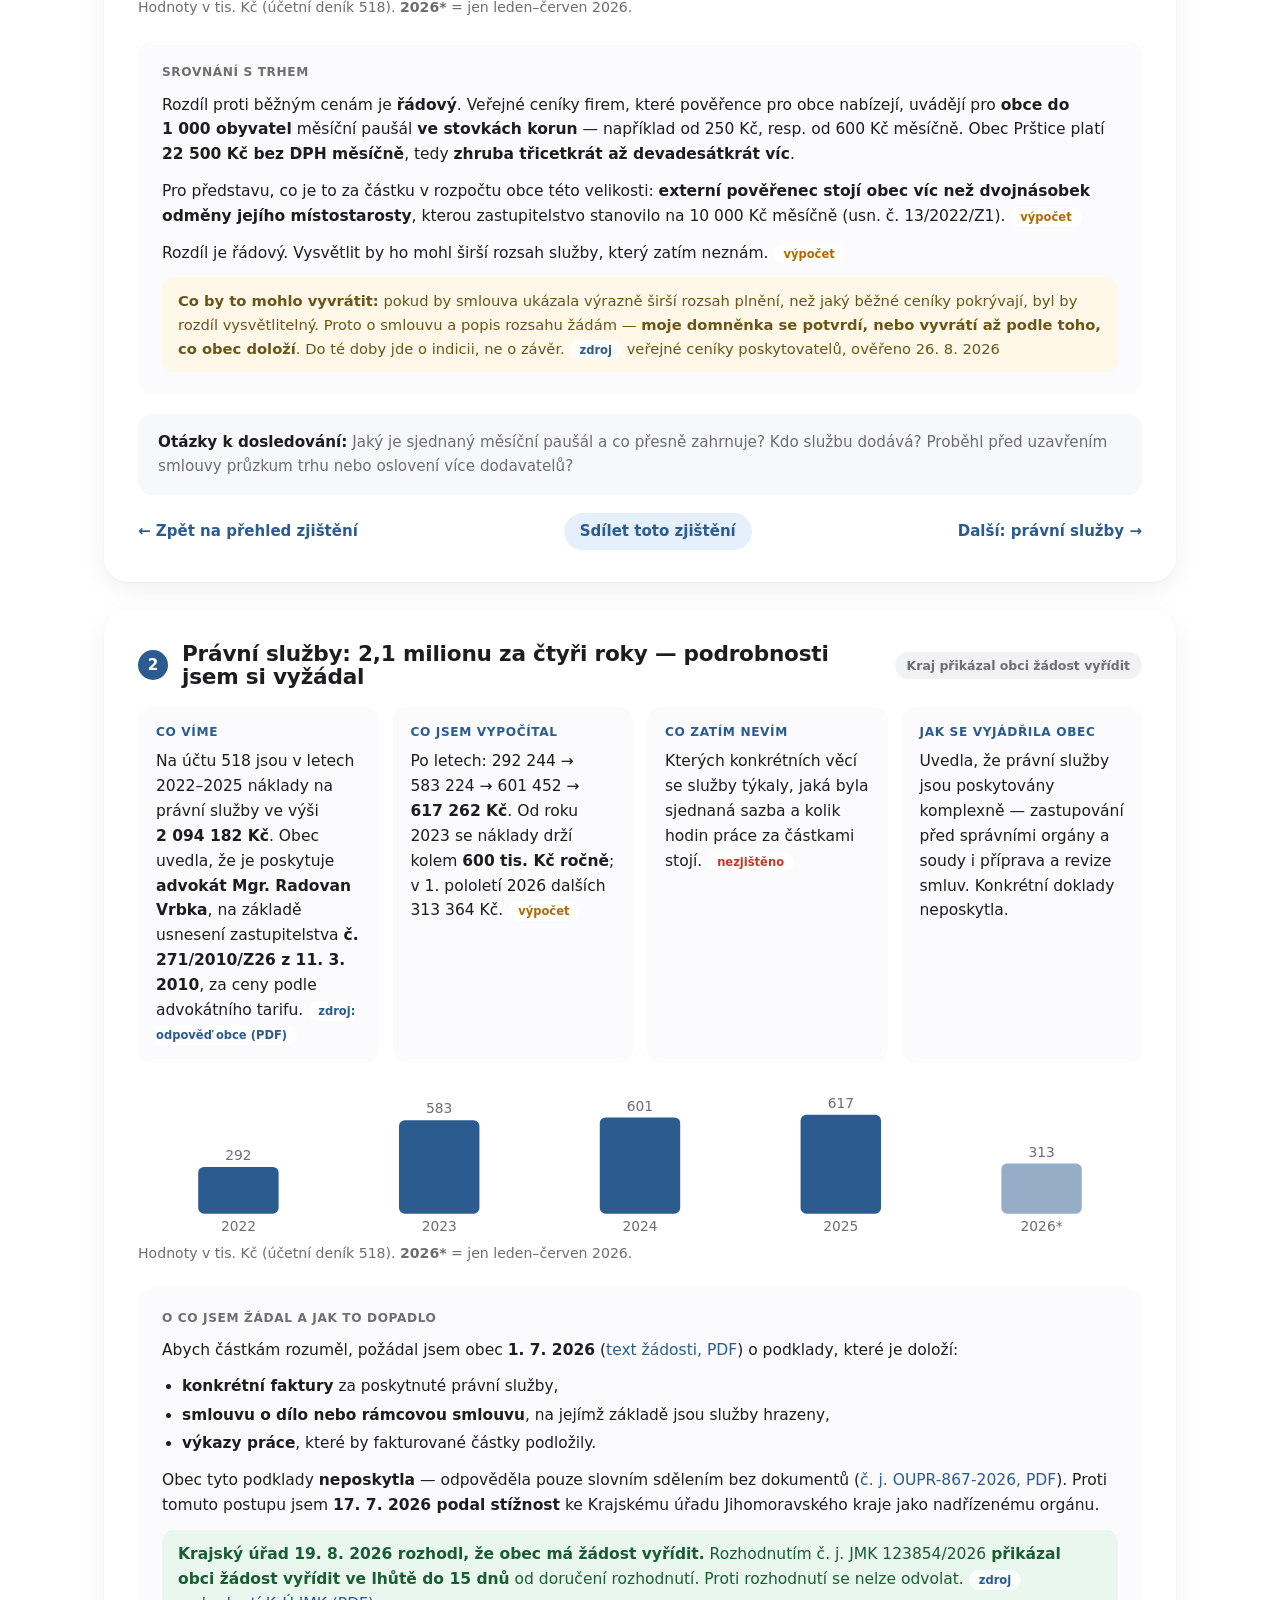
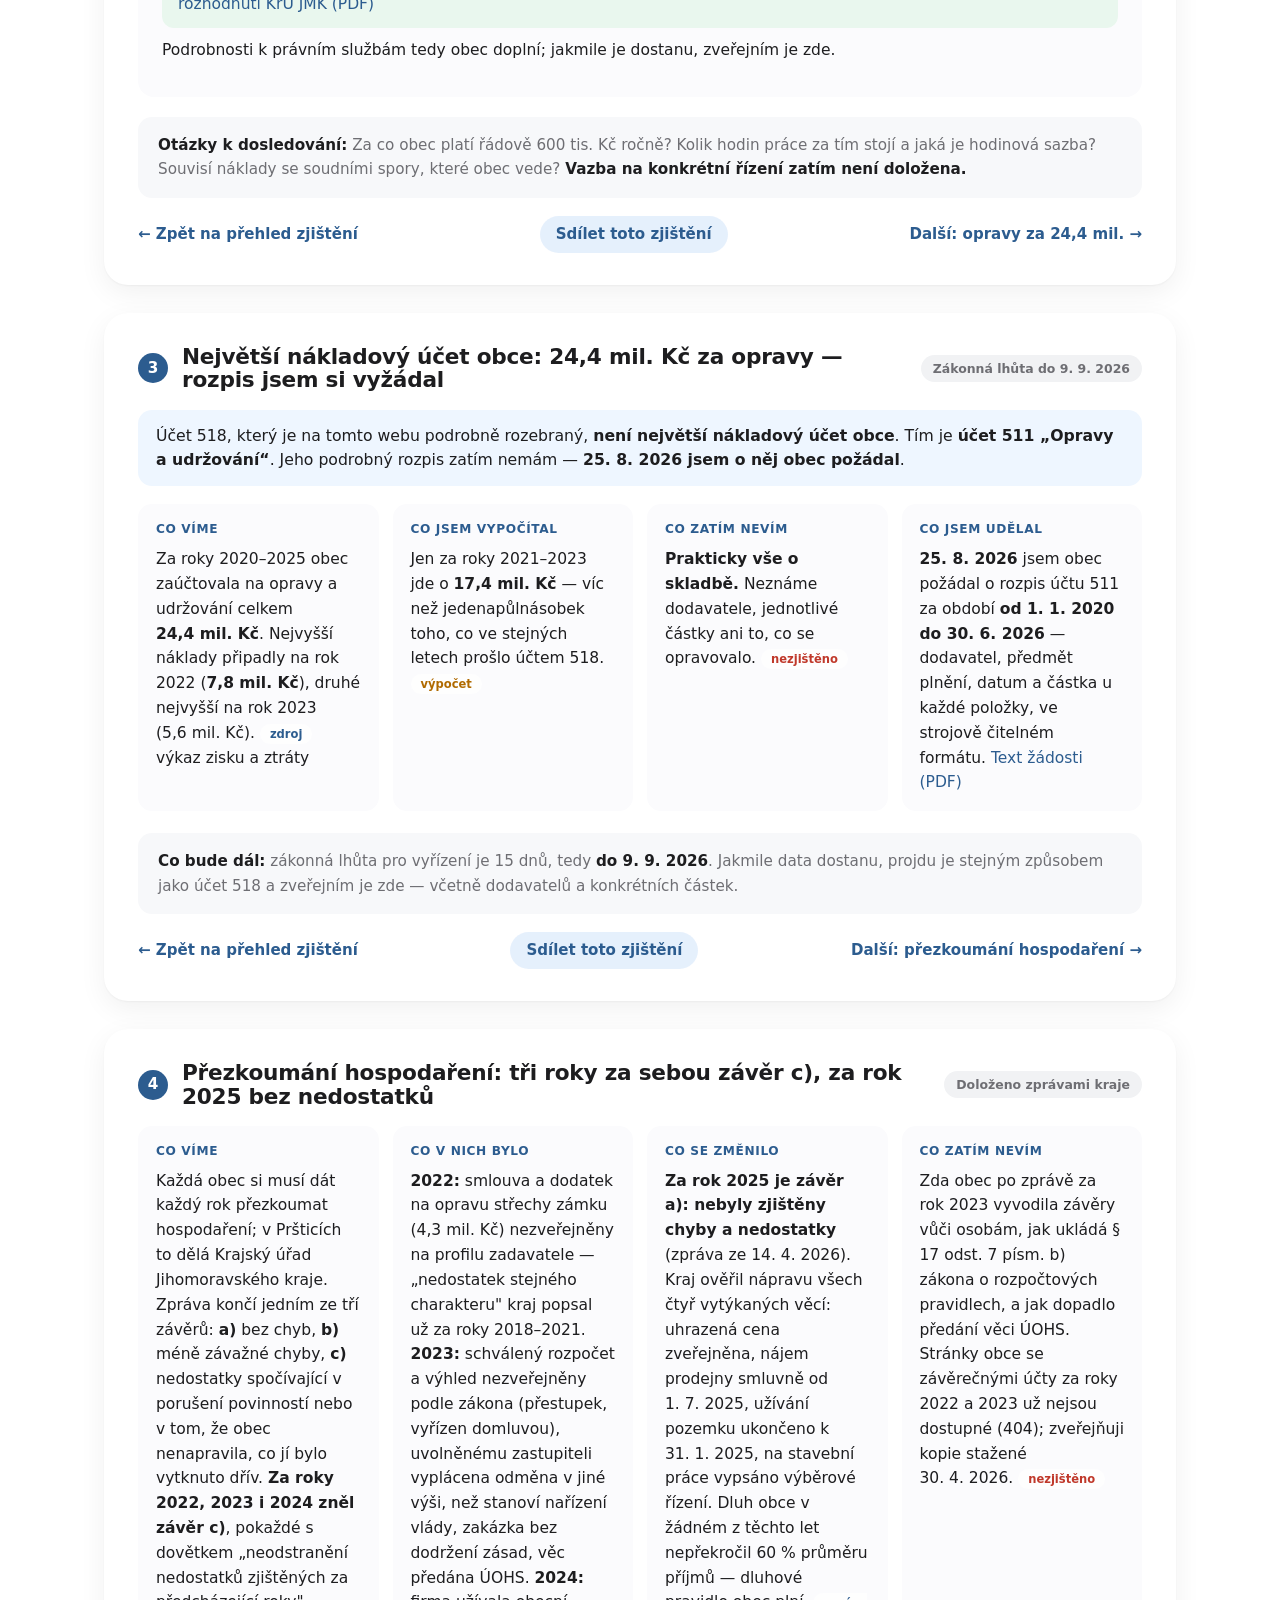
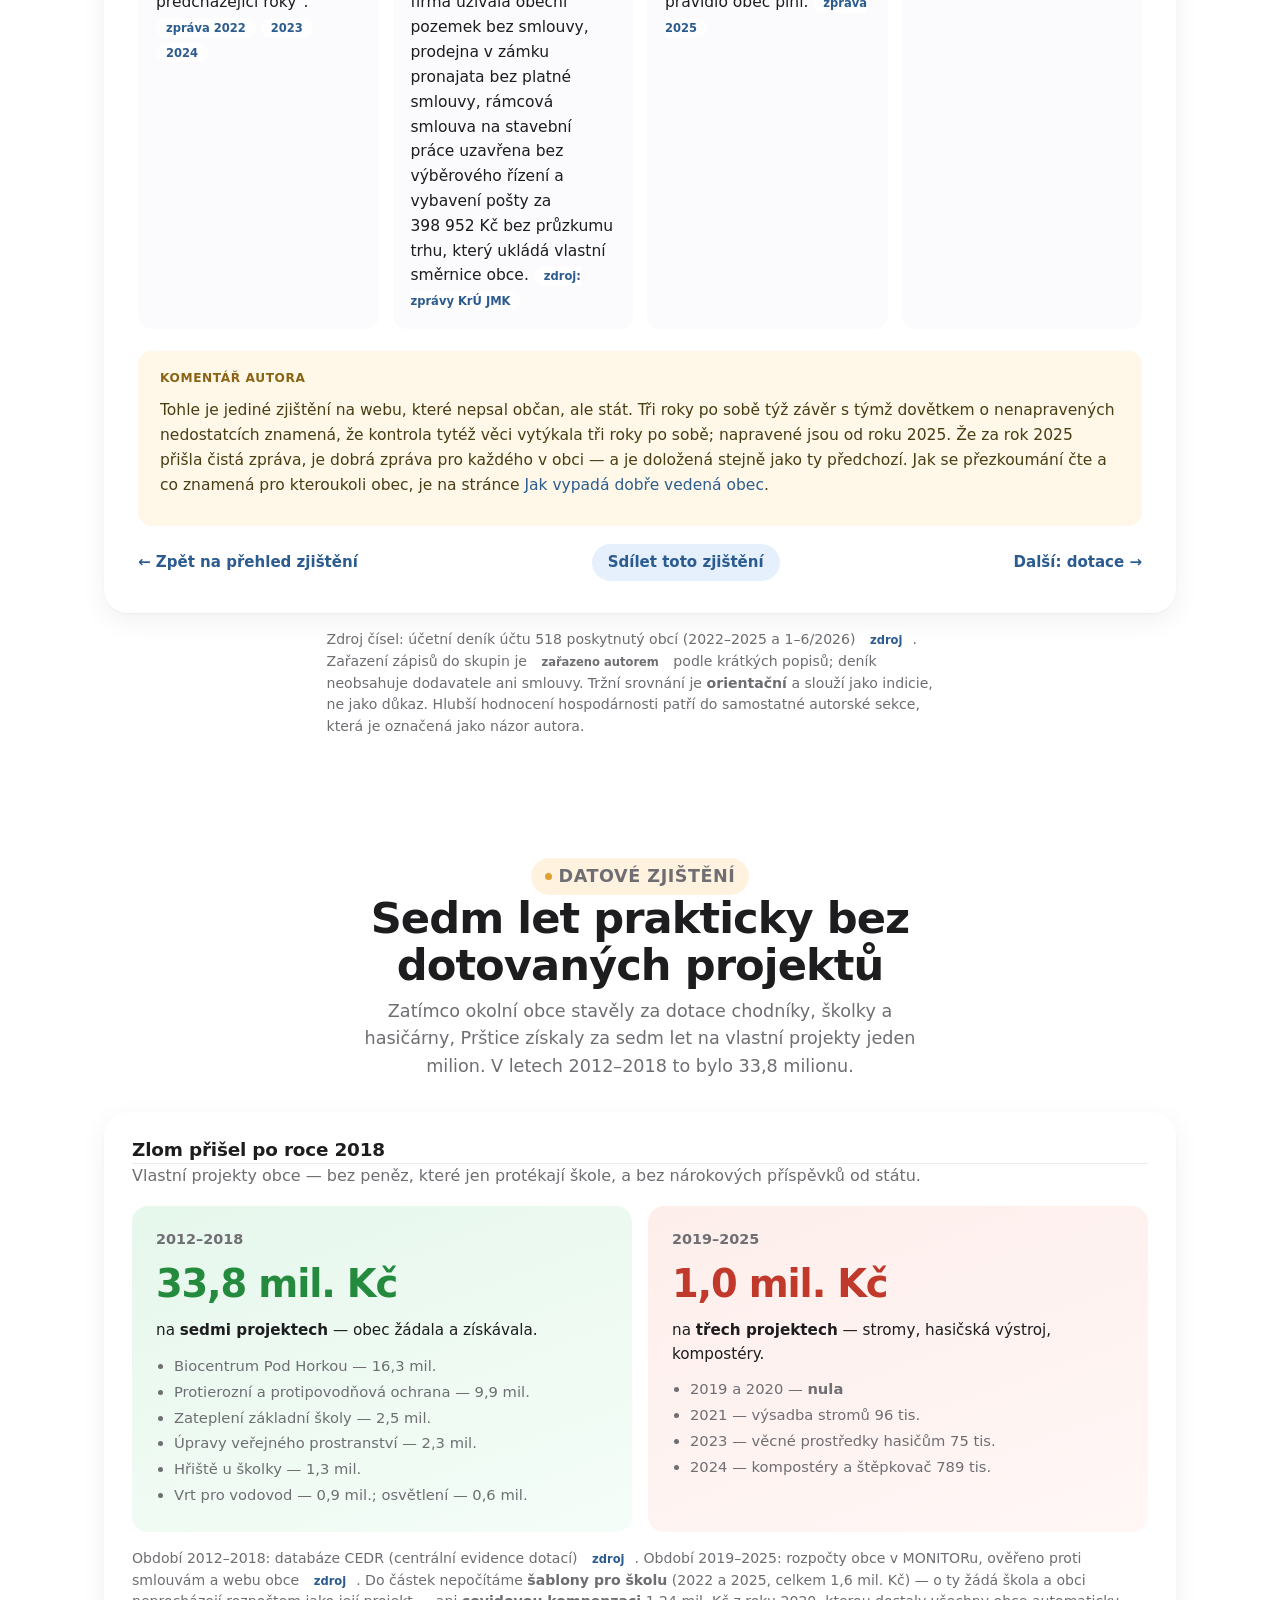
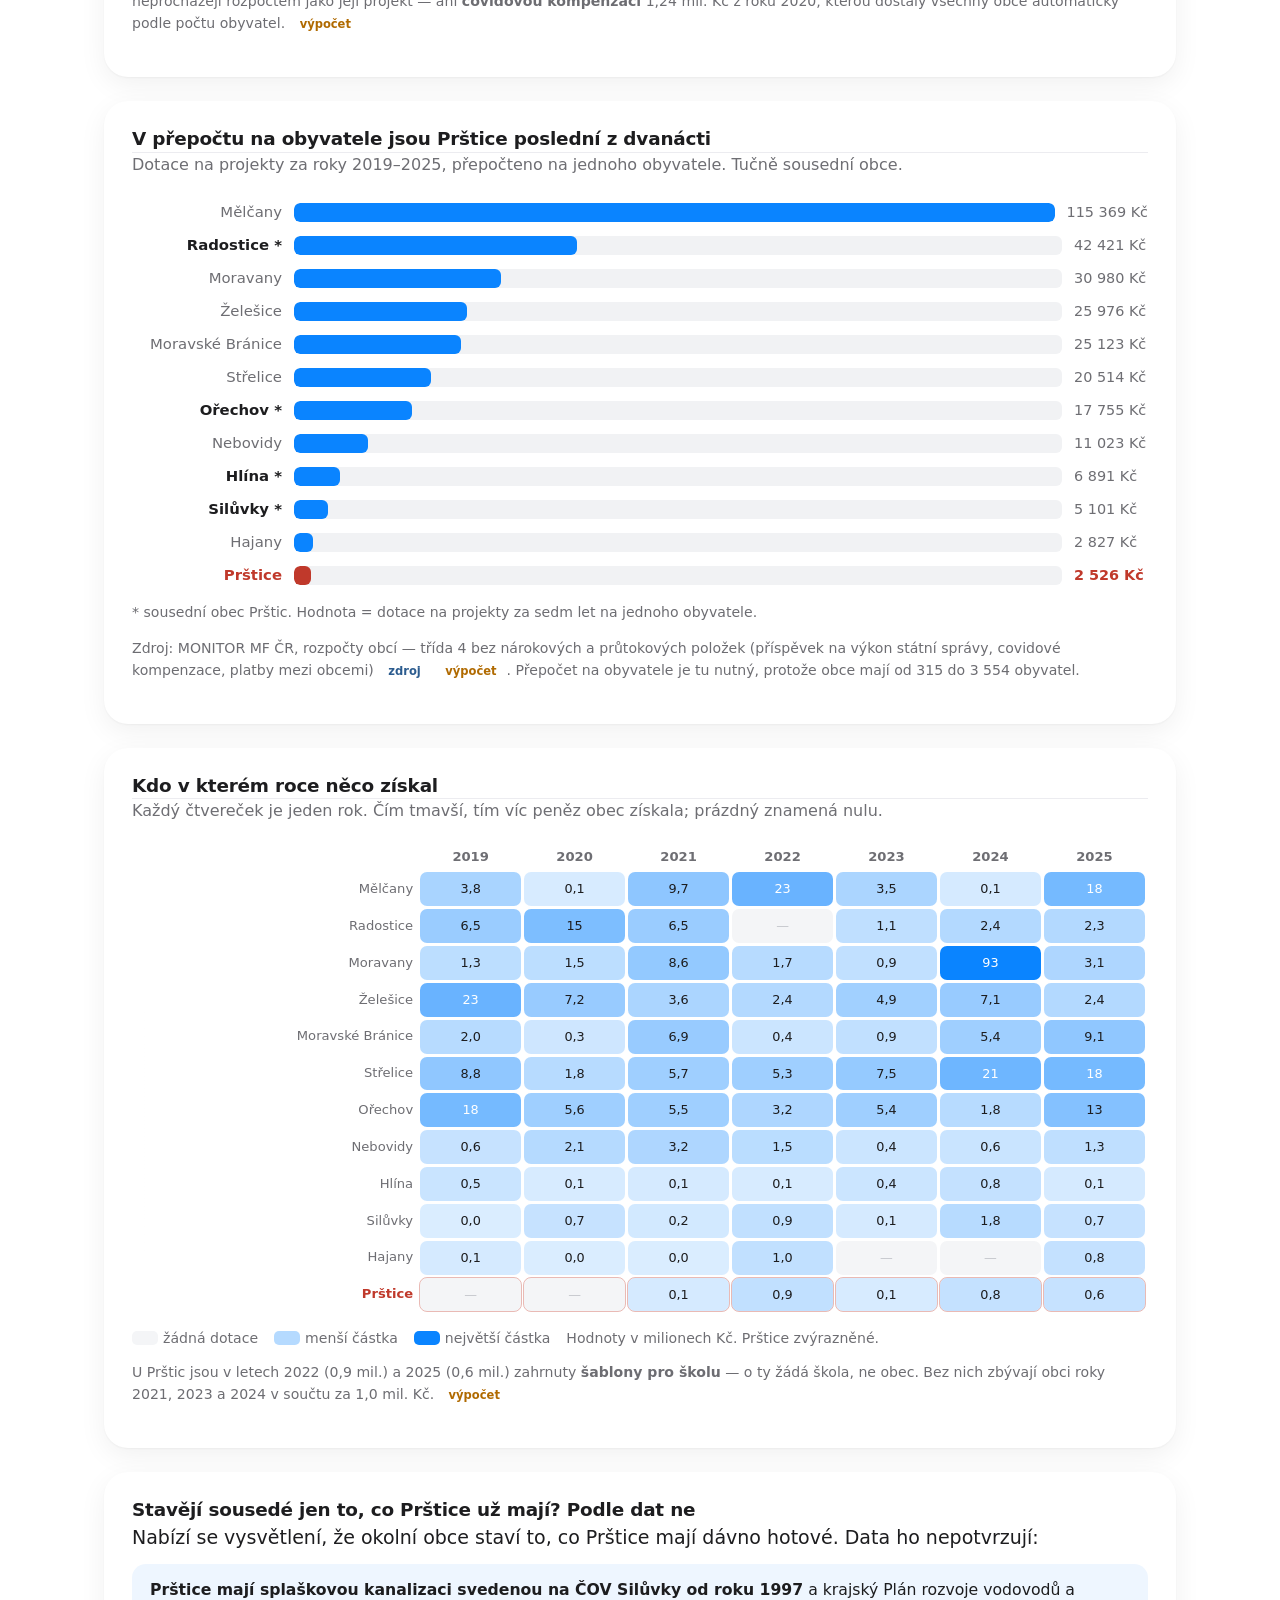
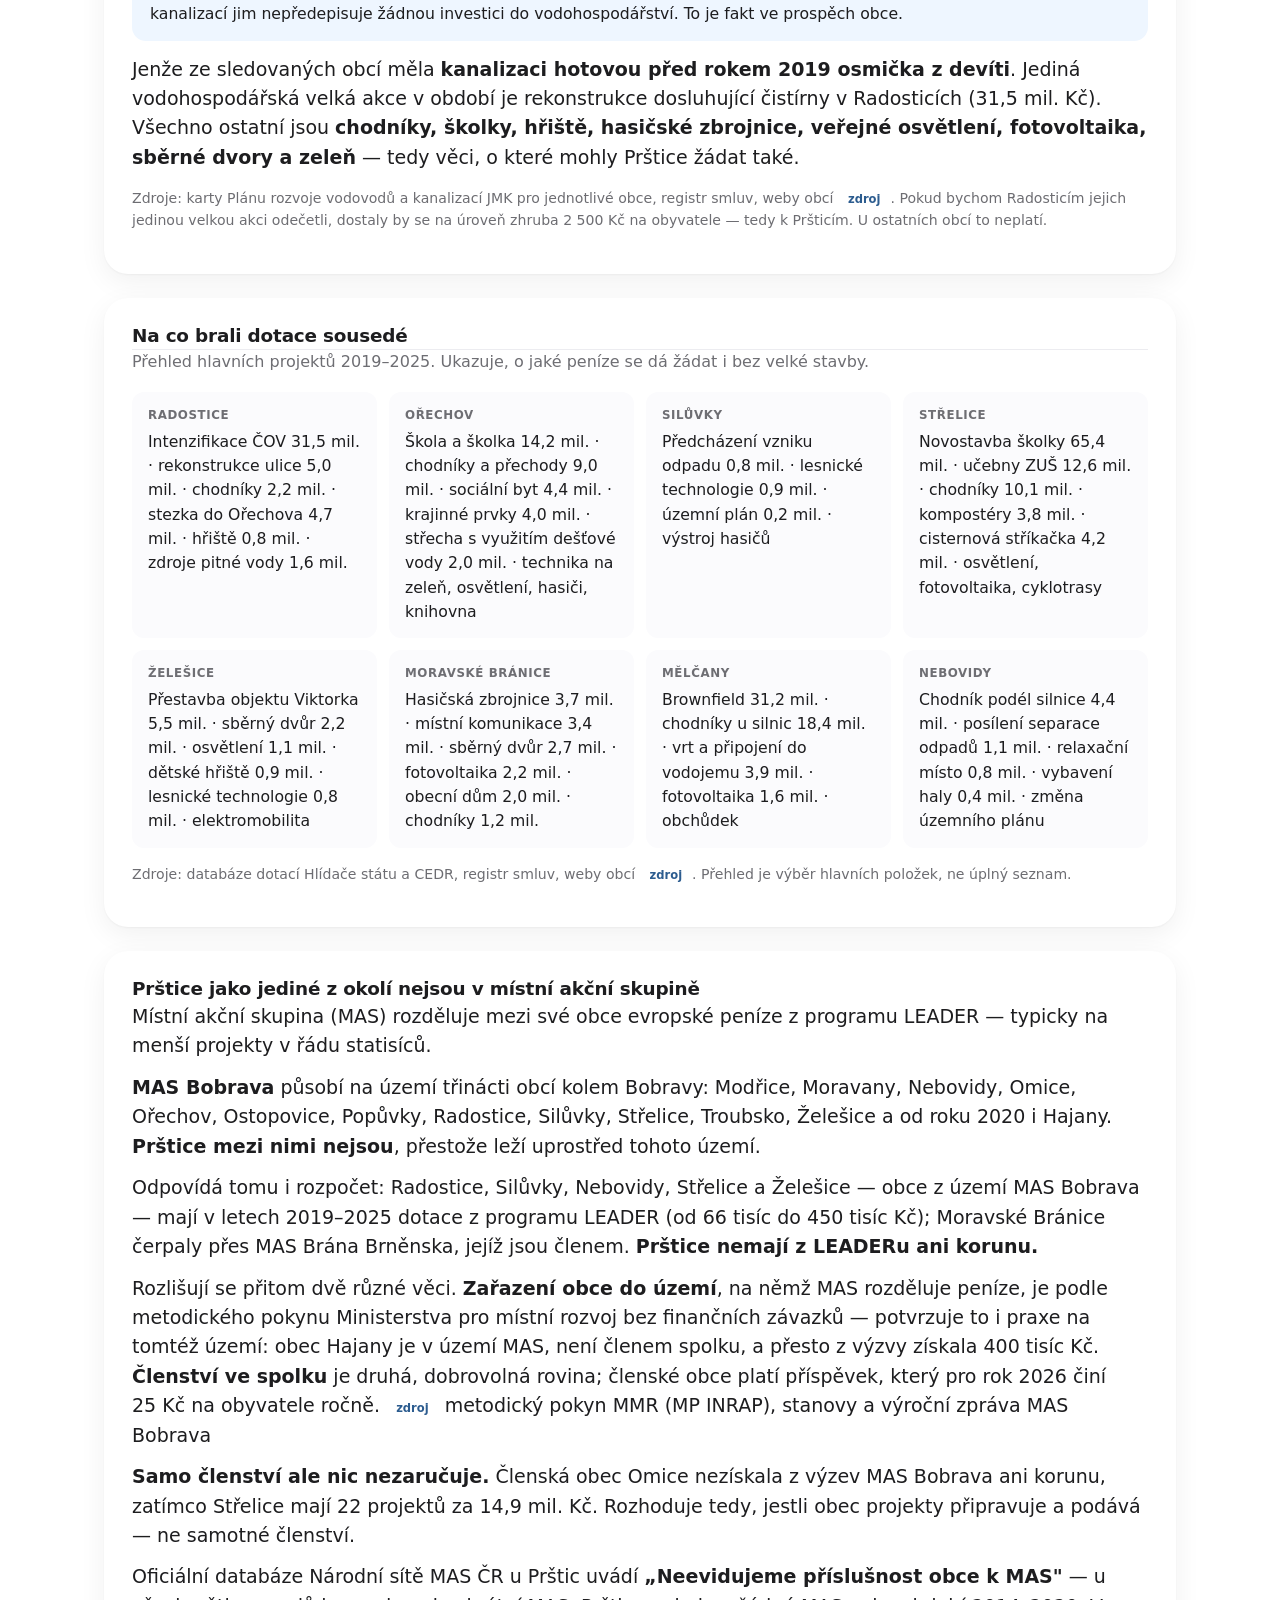
==== commit 460406d1: "Úvodní slovo: třetí odstavec popisuje obsah webu místo popírání soudu Co-Authored-By: Claude Opus 5 " ====
--- a/web/index.html
+++ b/web/index.html
@@ -79,7 +79,7 @@
     <h2>Úvodní slovo autora</h2>
     <p>Jsem občan Prštic. Mám rád čísla a mám rád, když věci fungují — a nejraději obojí najednou. Před minulými volbami jsem se ptal lidí v obci, co by chtěli jinak, a jejich odpovědi jsem předal těm, kdo pak obec vedli. Před těmi letošními jsem si položil jinou otázku: co o uplynulých letech prozradí rozpočty a účetní knihy, když je někdo trpělivě přečte?</p>
     <p>Přečetl jsem je. A protože účetní výkazy nejsou zrovna čtení na dobrou noc, přepsal jsem je do řeči, kterou mluvíme na návsi. Uvidíte, kolik peněz obec má, odkud přicházejí, za co je vydává a jak to vypadá u sousedů. Co je fakt a co můj úsudek, je vždycky poctivě označené; kde podklad chybí, je to napsané.</p>
-    <p>Nikoho tu nesoudím — jen ukazuju, co je v číslech. Vedení obce se na ně může podívat a cokoli doplnit; rád to zveřejním. Kdo kandiduje, může na nich stavět. A vy, kdo v Pršticích žijete, si konečně můžete udělat obrázek sami.</p>
+    <p>Najdete tu ověřená čísla a srovnání, která si může kdokoli dohledat sám. Kde k nim něco dodávám, jde vždycky o konkrétní číslo nebo souvislost, která stojí za pozornost. Vedení obce se na ně může podívat a cokoli doplnit — rád to zveřejním; kdo kandiduje, může na nich stavět. Je to pro občany Prštic a pro každého, koho zajímá pozadí fungování naší obce.</p>
     <p class="podpis">Petr Novotný. V komunálních volbách nekandiduji.</p>
   </div></div>
 
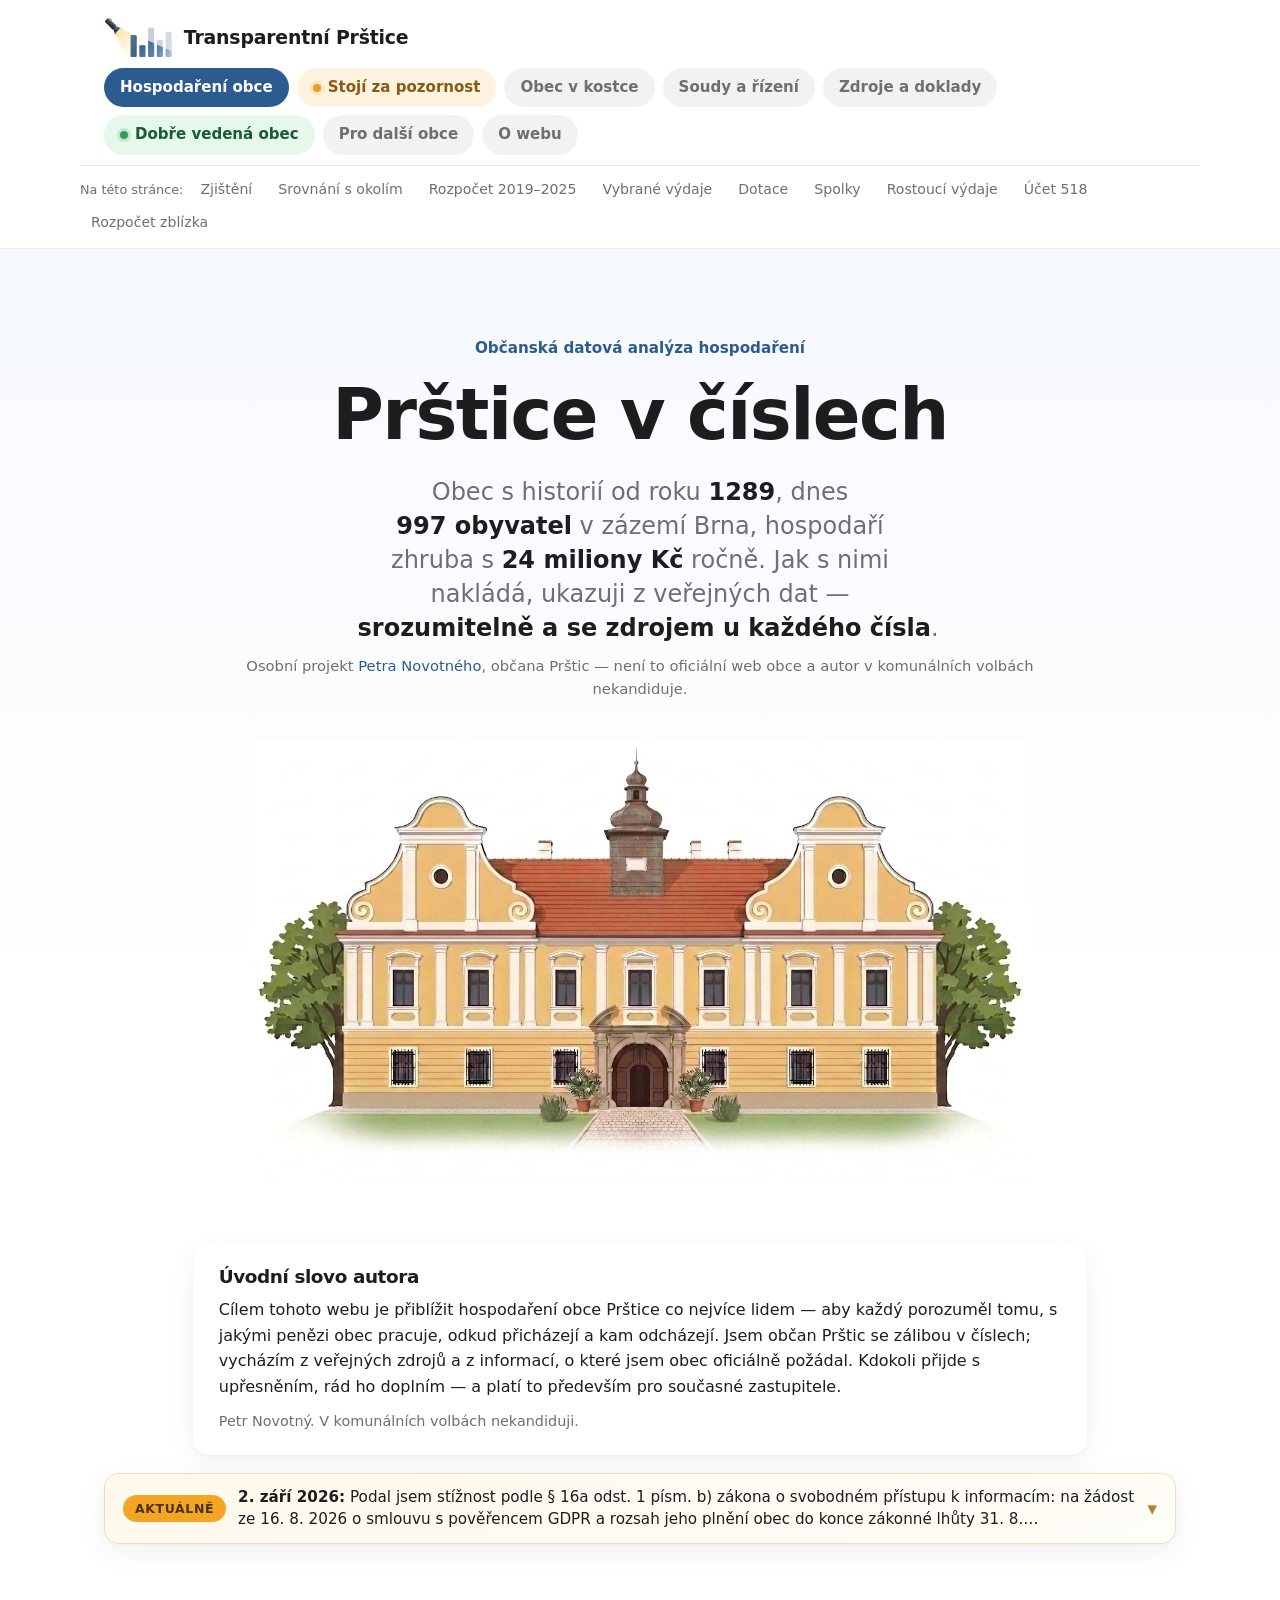
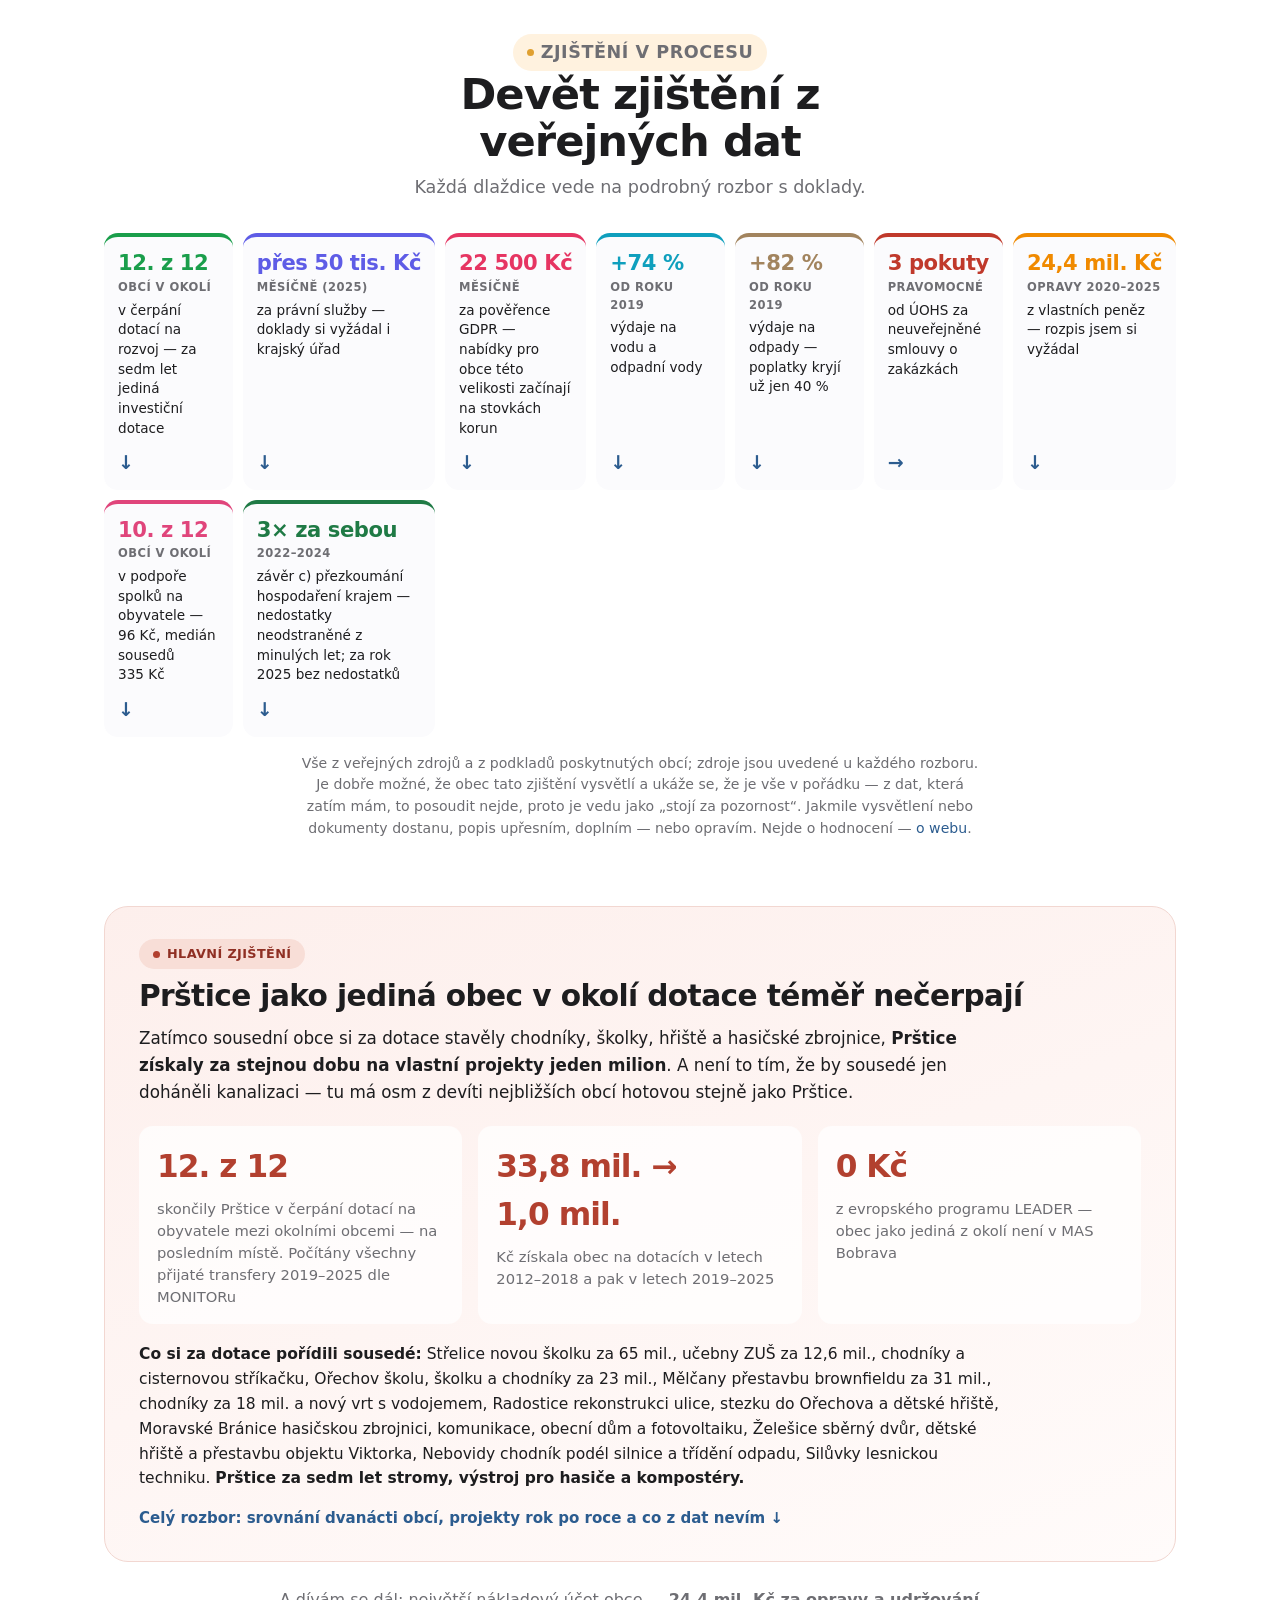
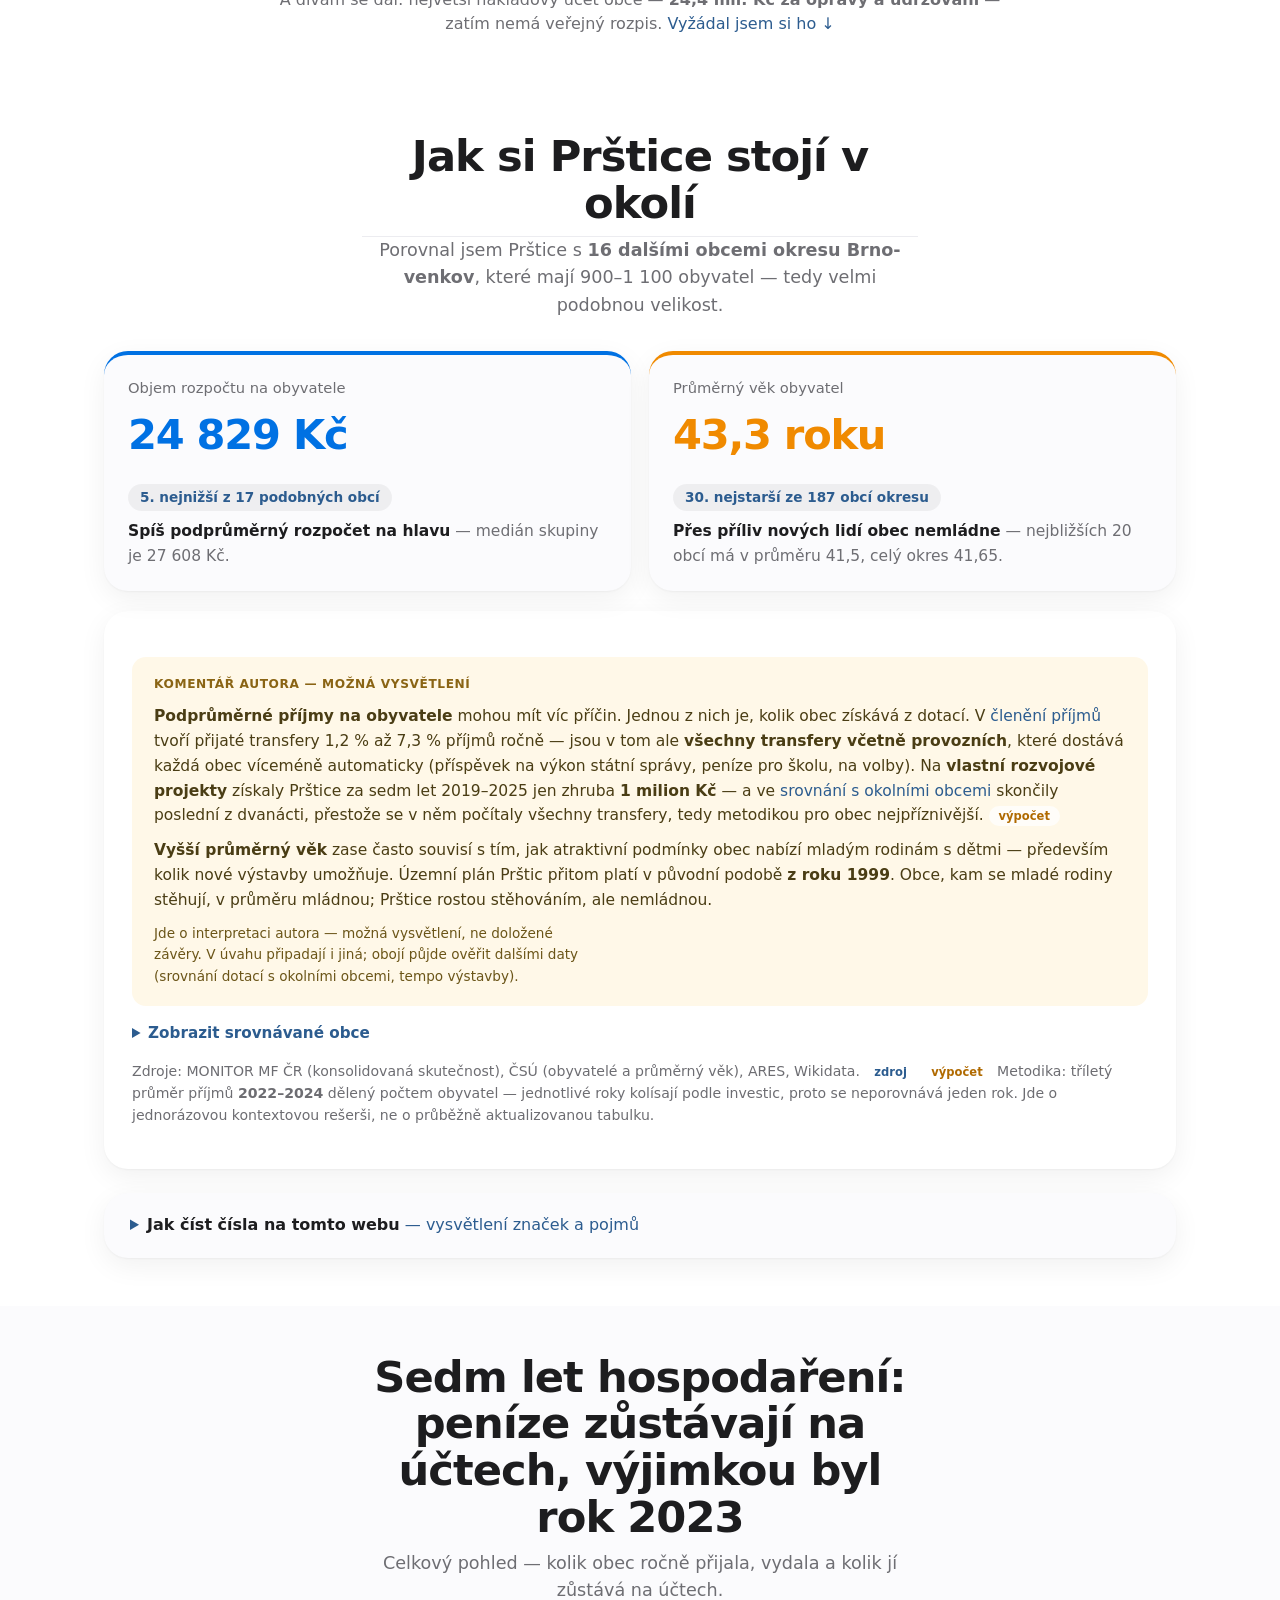
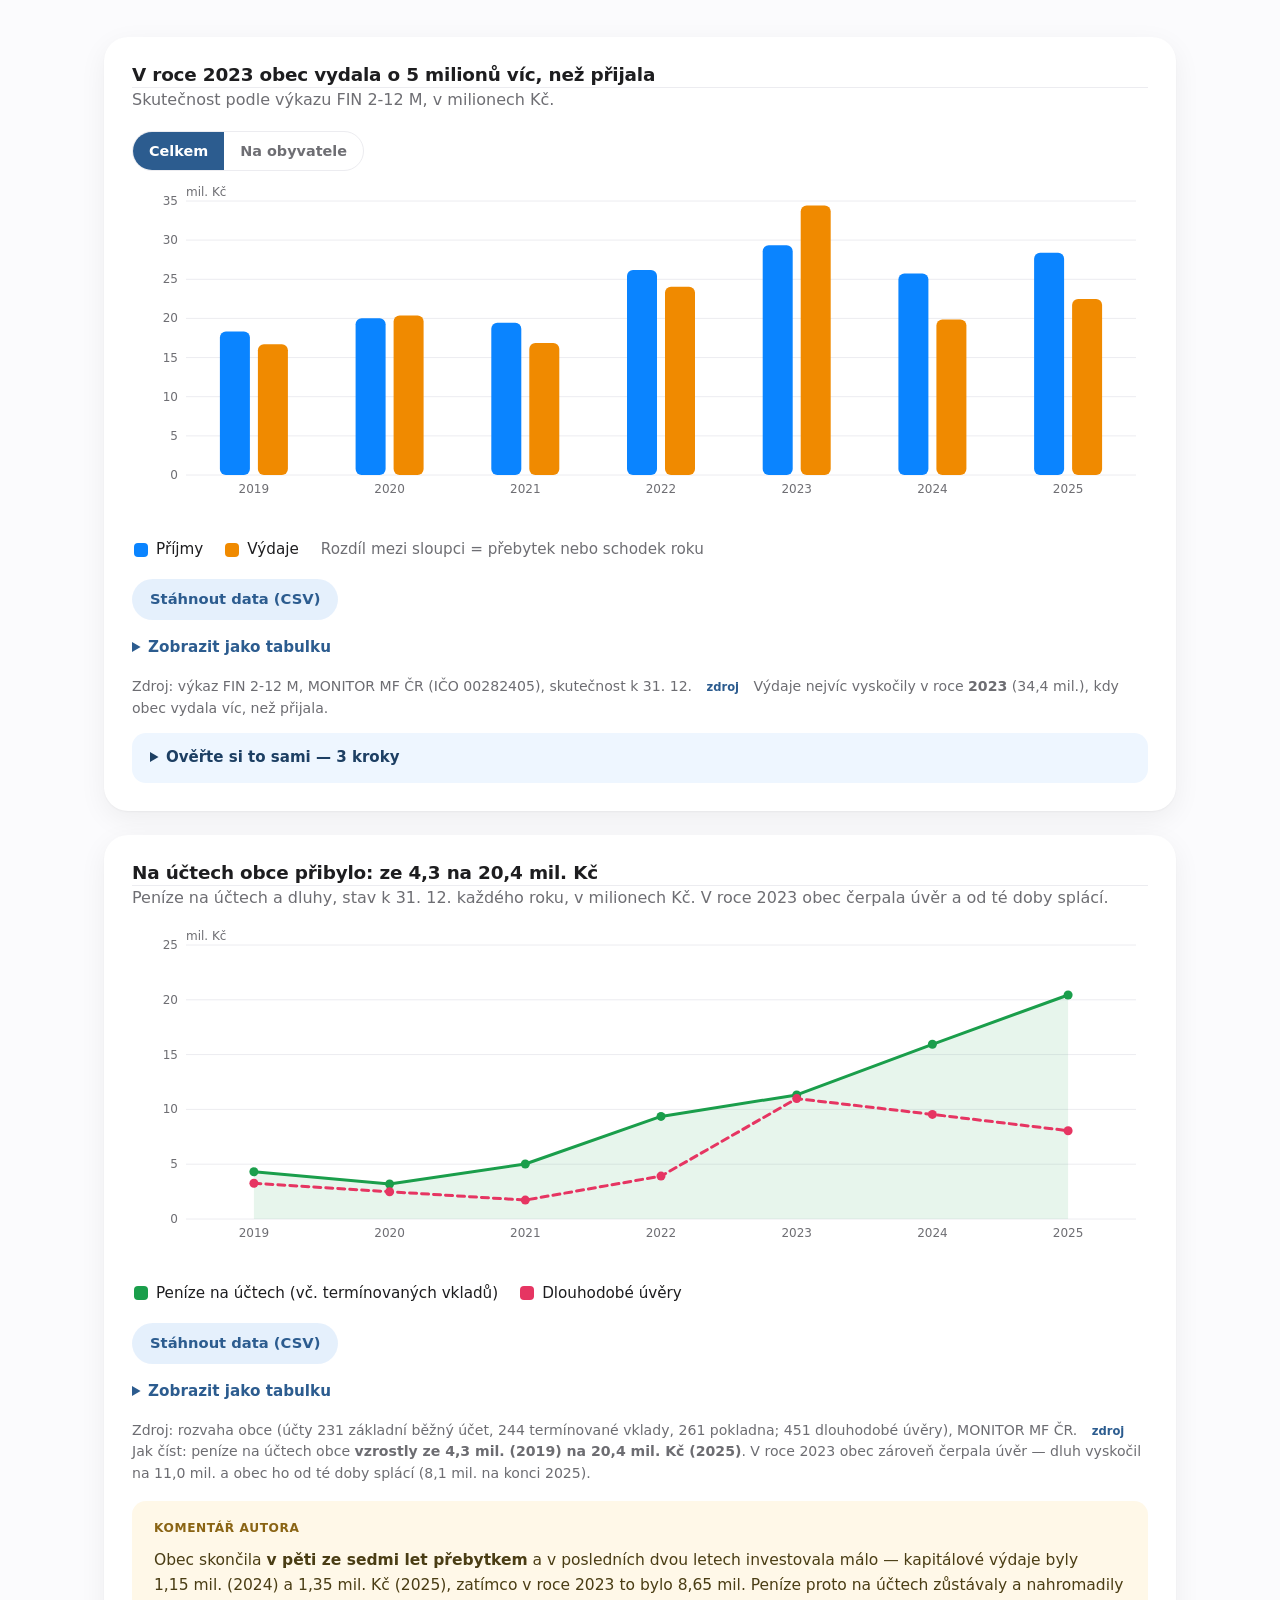
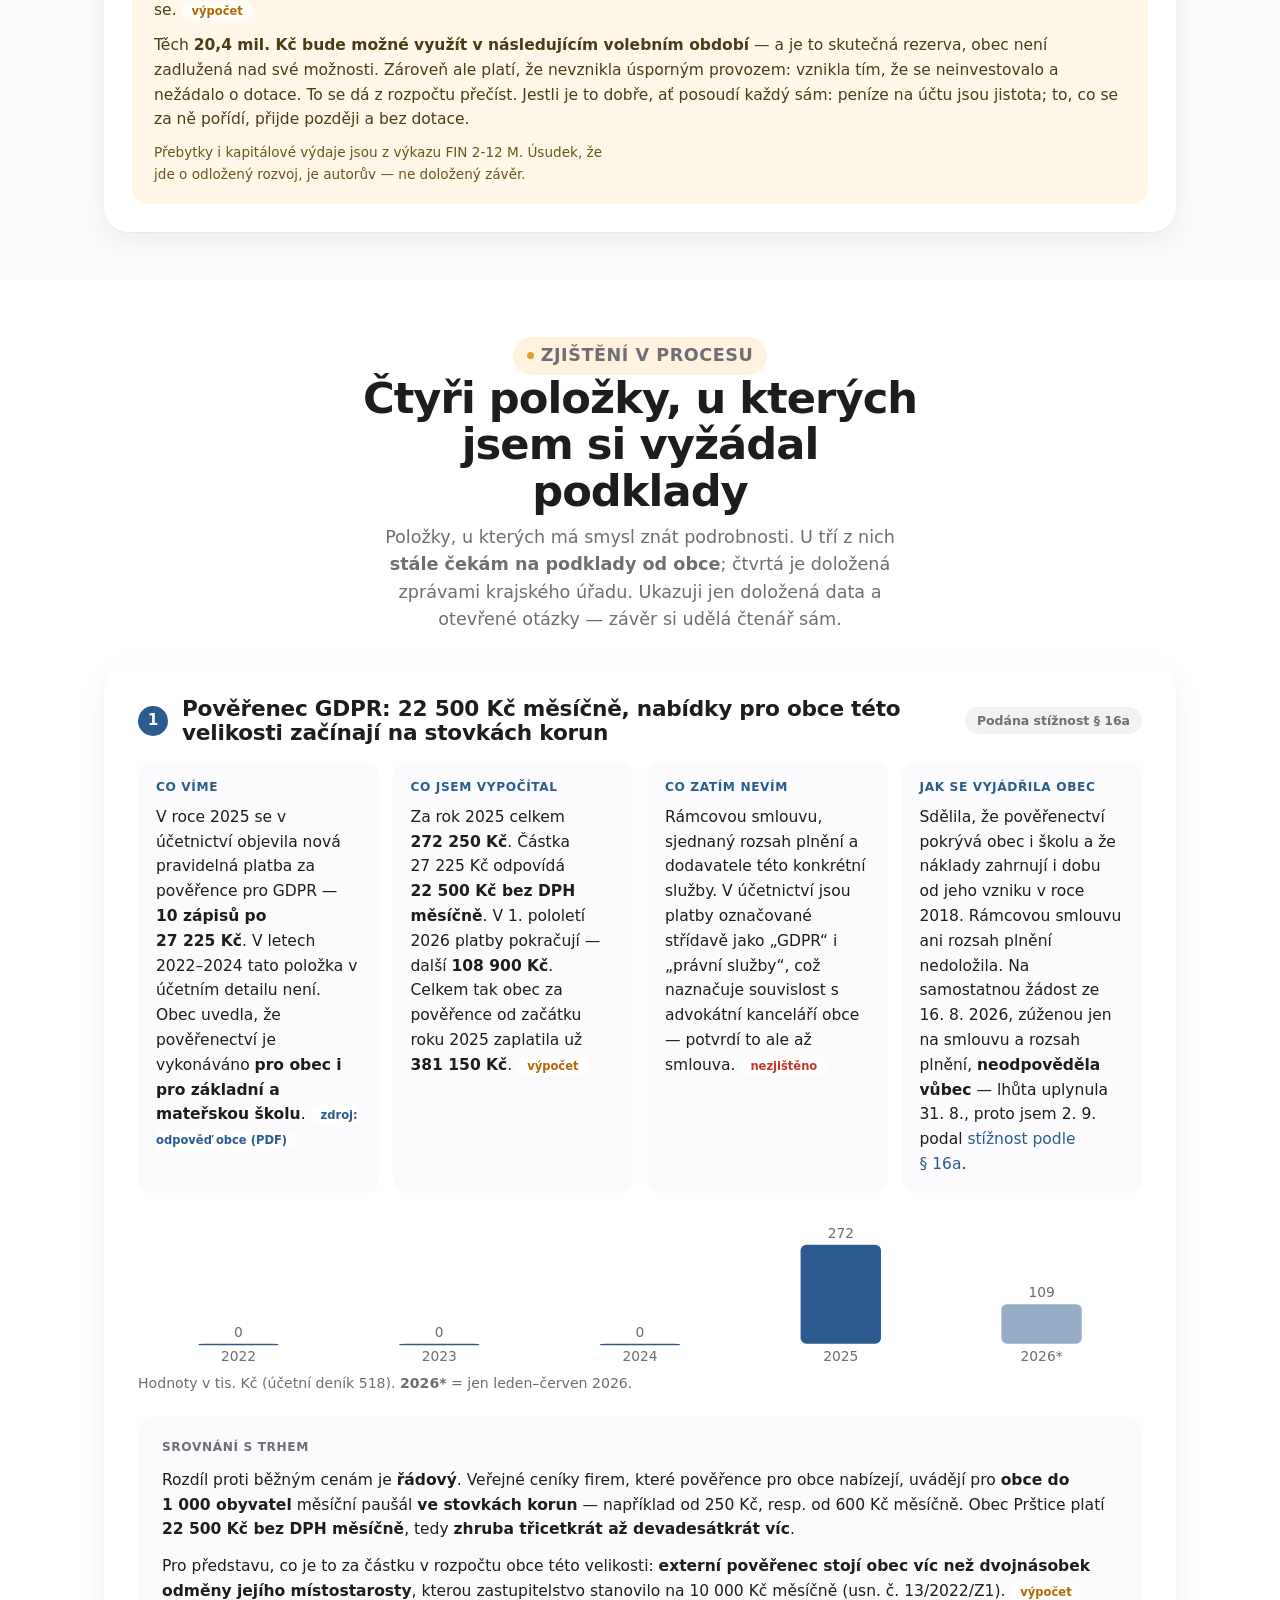
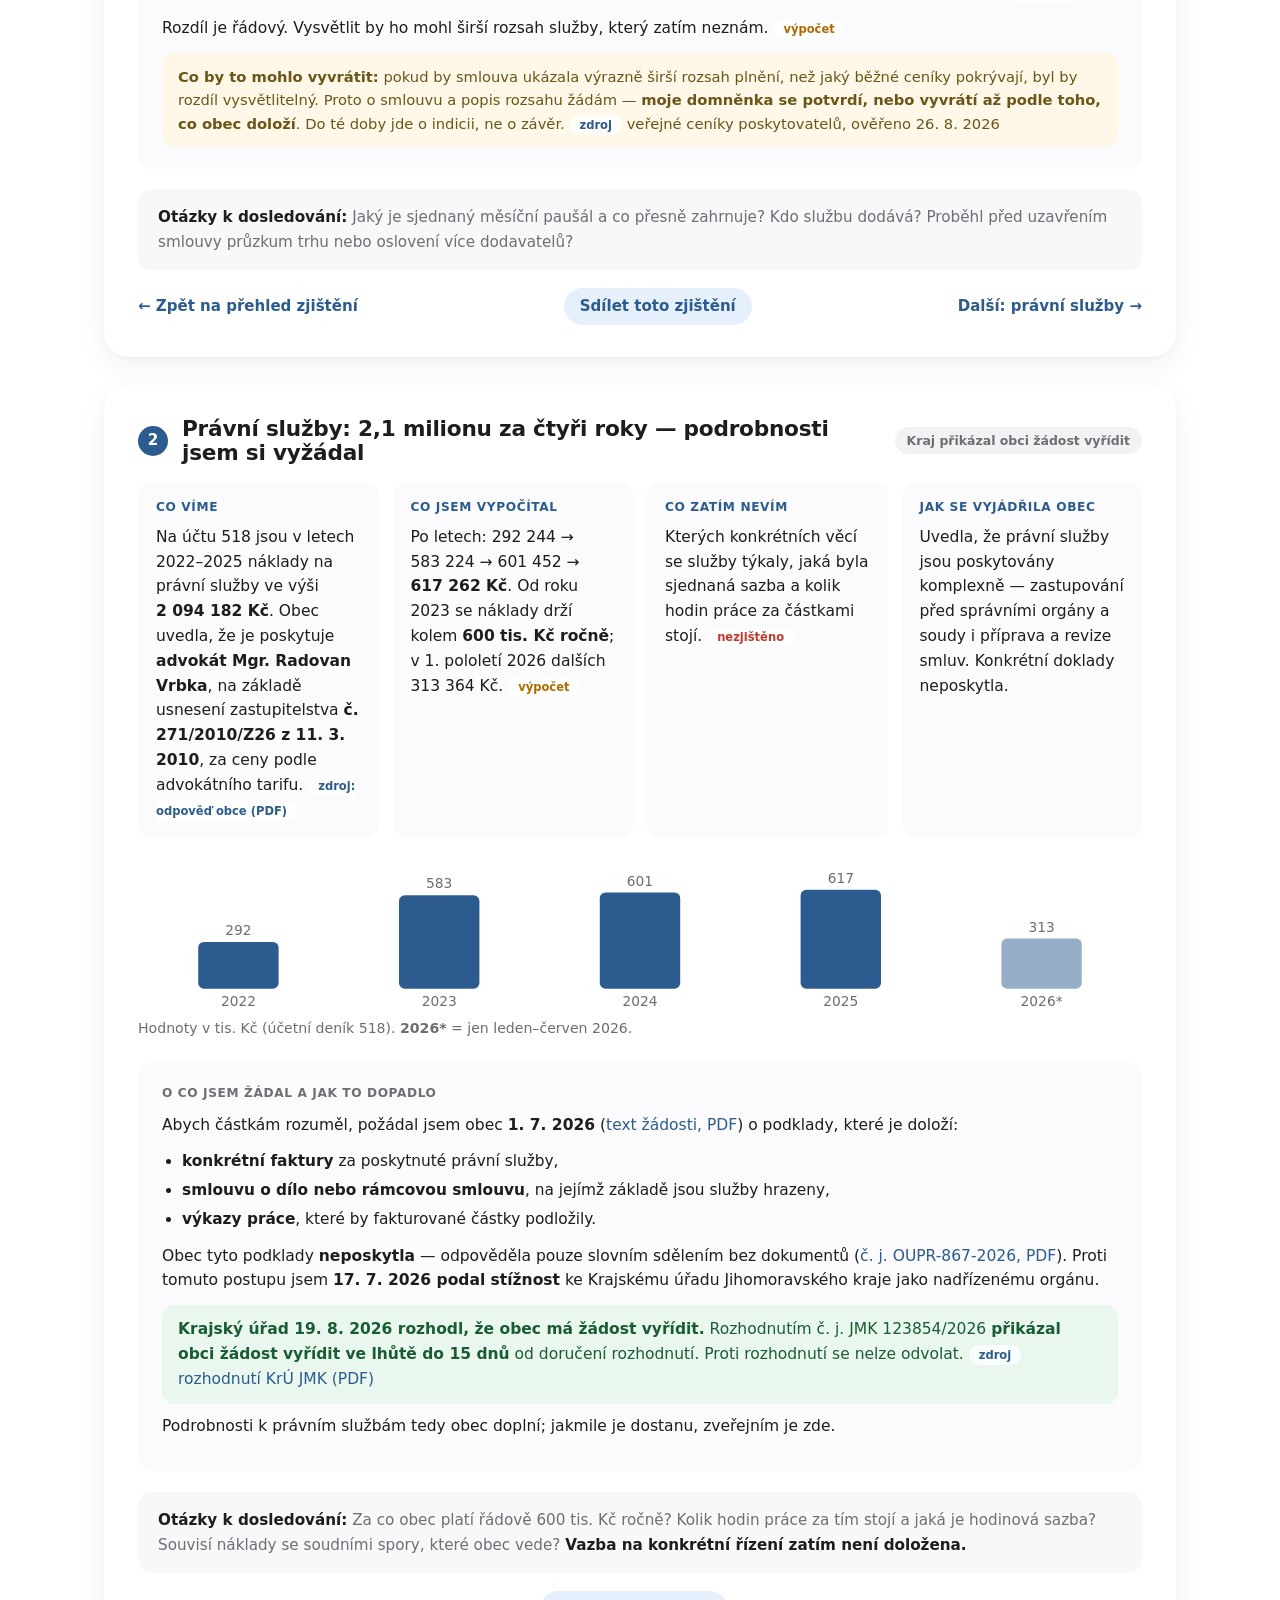
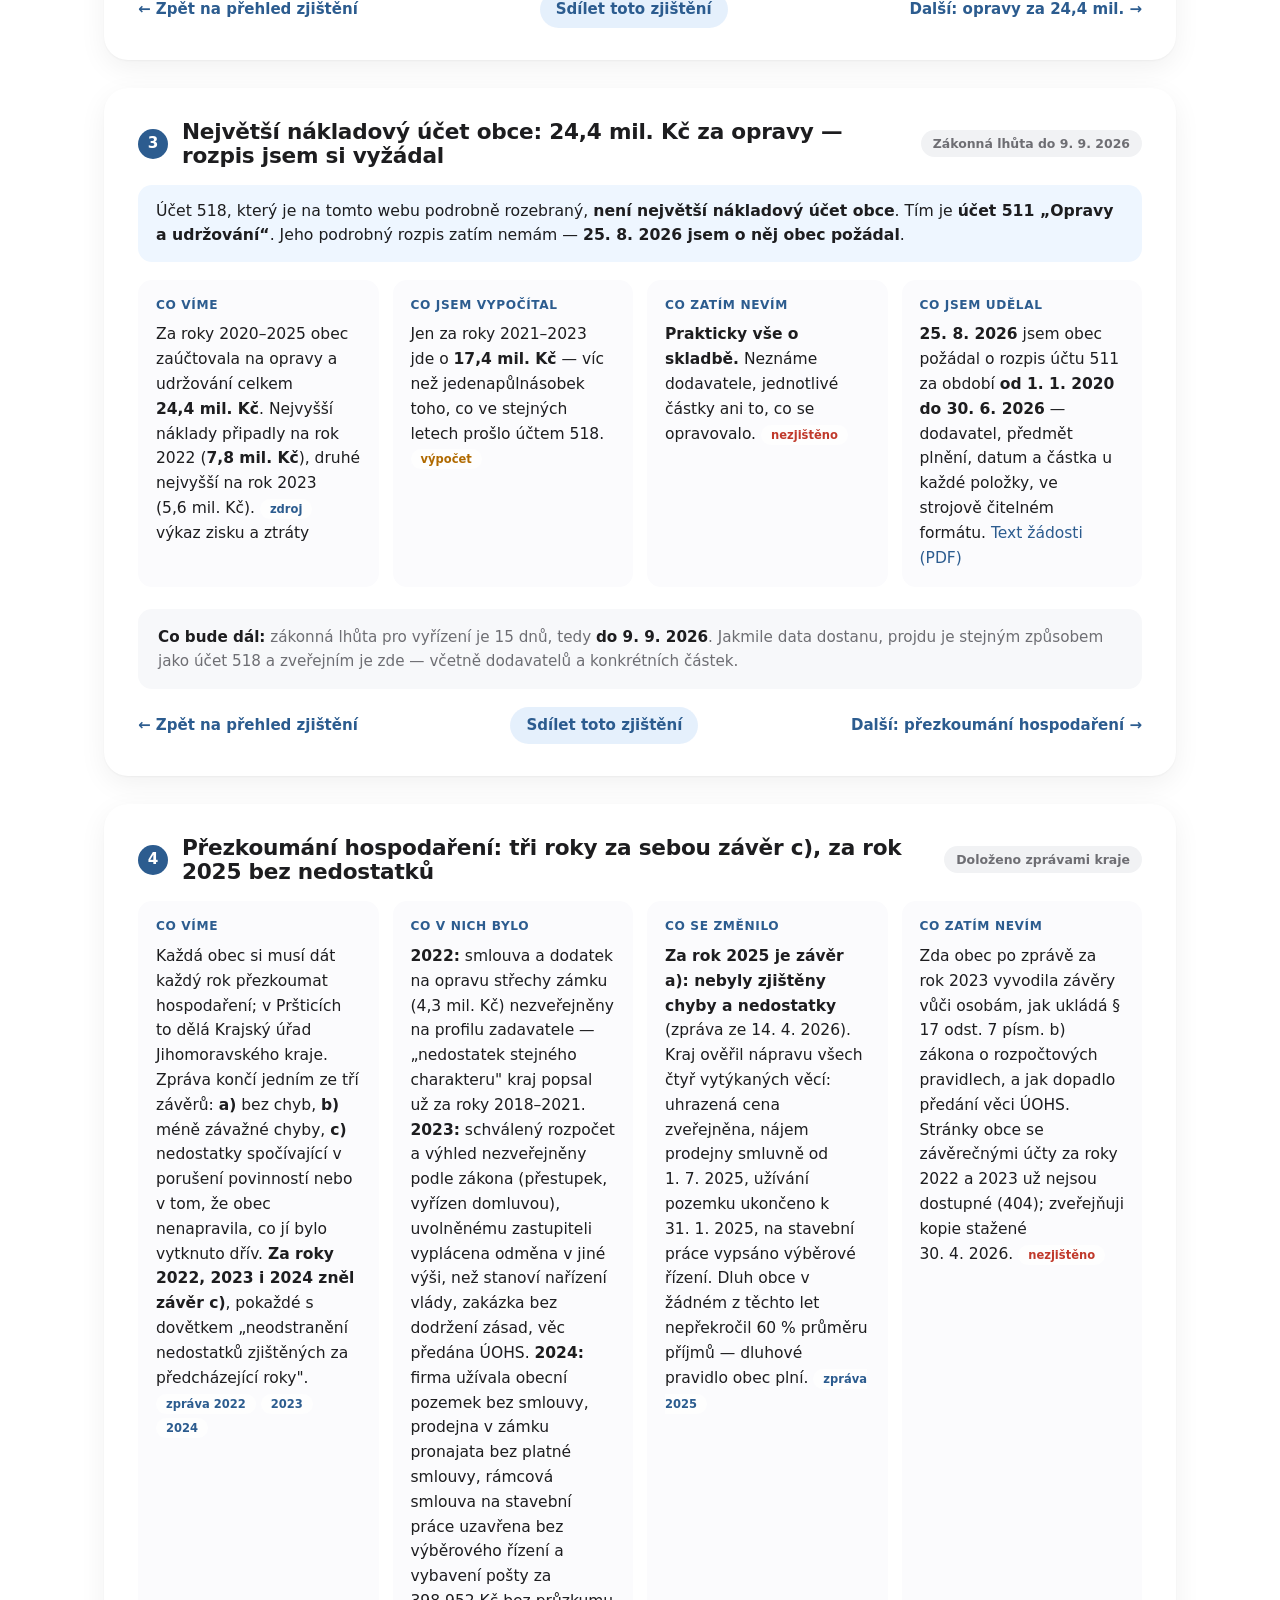
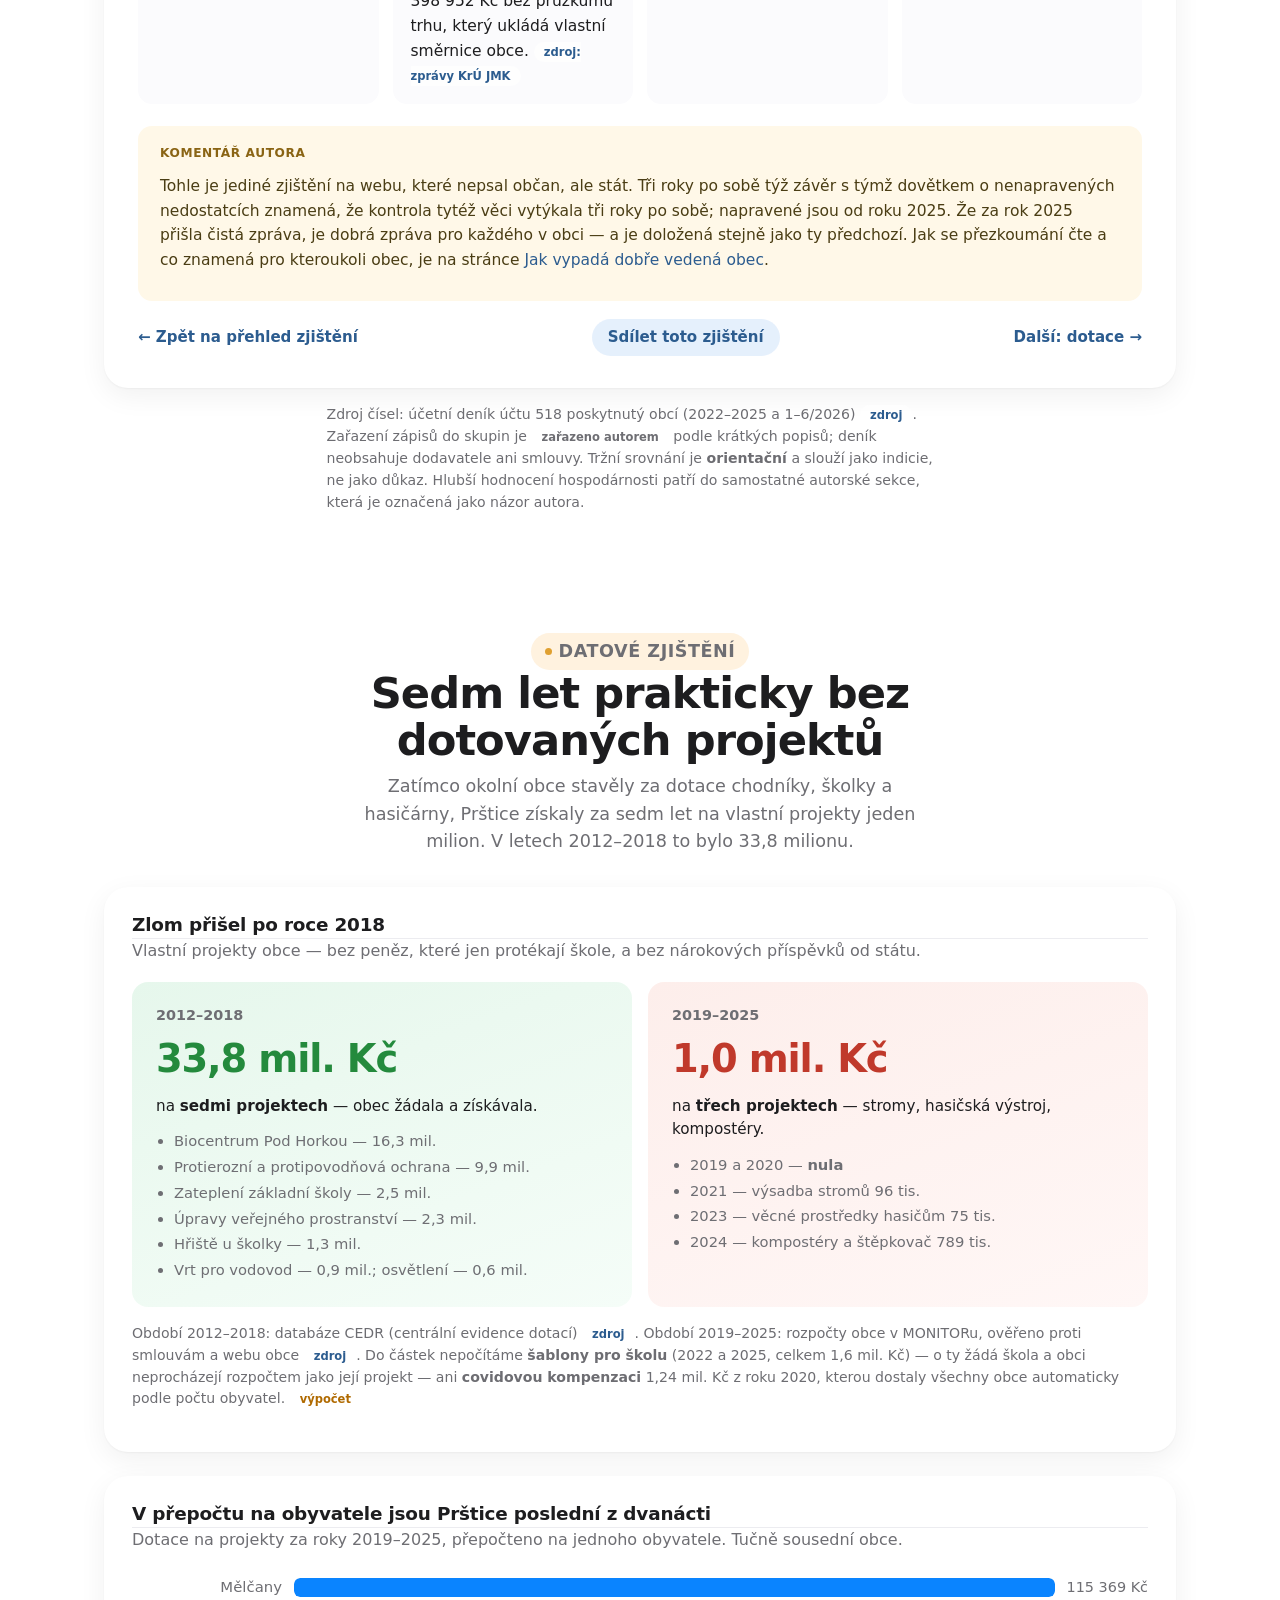
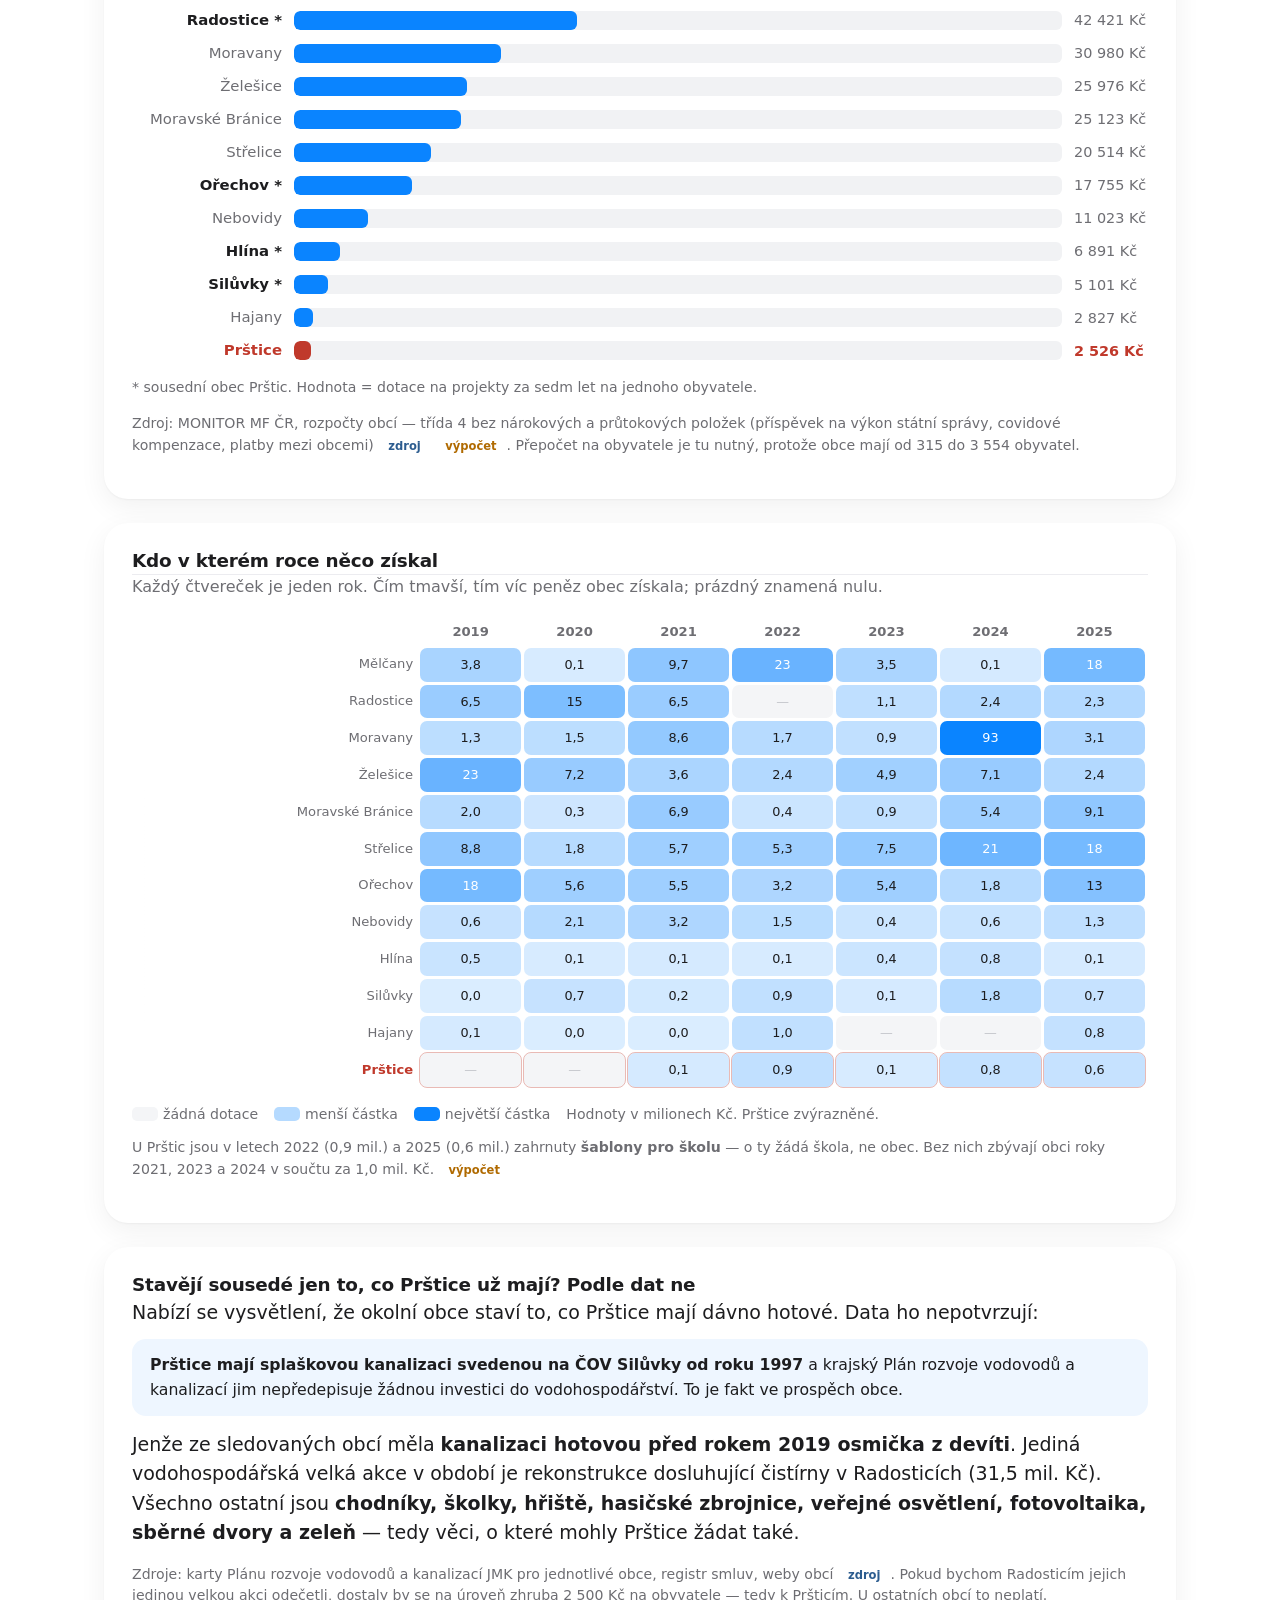
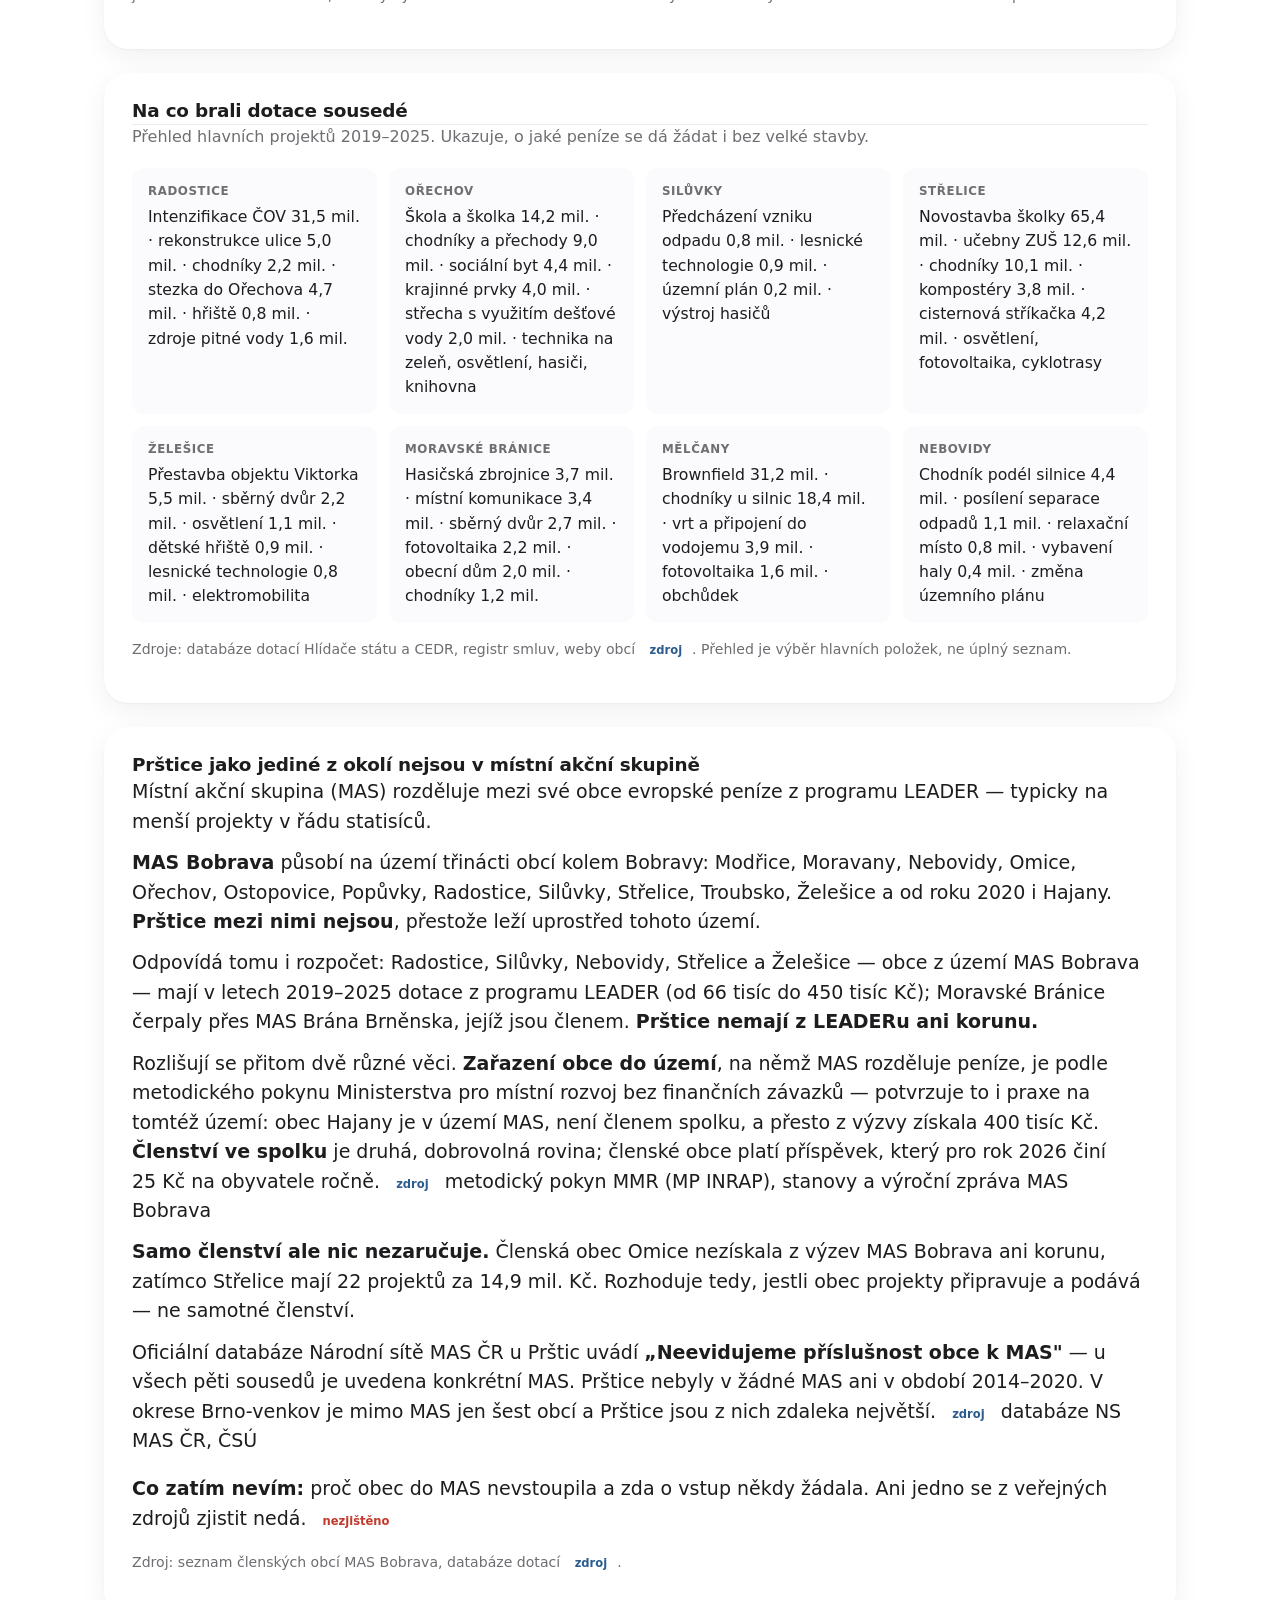
==== commit 1fd8b5cd: "Úvodní slovo autora: zkráceno na jeden odstavec (cíl, zdroje, nabídka doplnění) Co-Authored-By: Clau" ====
--- a/web/index.html
+++ b/web/index.html
@@ -77,9 +77,7 @@
   <!-- ÚVODNÍK -->
   <div class="wide"><div class="uvodnik">
     <h2>Úvodní slovo autora</h2>
-    <p>Jsem občan Prštic. Mám rád čísla a mám rád, když věci fungují — a nejraději obojí najednou. Před minulými volbami jsem se ptal lidí v obci, co by chtěli jinak, a jejich odpovědi jsem předal těm, kdo pak obec vedli. Před těmi letošními jsem si položil jinou otázku: co o uplynulých letech prozradí rozpočty a účetní knihy, když je někdo trpělivě přečte?</p>
-    <p>Přečetl jsem je. A protože účetní výkazy nejsou zrovna čtení na dobrou noc, přepsal jsem je do řeči, kterou mluvíme na návsi. Uvidíte, kolik peněz obec má, odkud přicházejí, za co je vydává a jak to vypadá u sousedů. Co je fakt a co můj úsudek, je vždycky poctivě označené; kde podklad chybí, je to napsané.</p>
-    <p>Najdete tu ověřená čísla a srovnání, která si může kdokoli dohledat sám. Kde k nim něco dodávám, jde vždycky o konkrétní číslo nebo souvislost, která stojí za pozornost. Vedení obce se na ně může podívat a cokoli doplnit — rád to zveřejním; kdo kandiduje, může na nich stavět. Je to pro občany Prštic a pro každého, koho zajímá pozadí fungování naší obce.</p>
+    <p>Cílem tohoto webu je přiblížit hospodaření obce Prštice co nejvíce lidem — aby každý porozuměl tomu, s jakými penězi obec pracuje, odkud přicházejí a kam odcházejí. Jsem občan Prštic se zálibou v číslech; vycházím z veřejných zdrojů a z informací, o které jsem obec oficiálně požádal. Kdokoli přijde s upřesněním, rád ho doplním — a platí to především pro současné zastupitele.</p>
     <p class="podpis">Petr Novotný. V komunálních volbách nekandiduji.</p>
   </div></div>
 
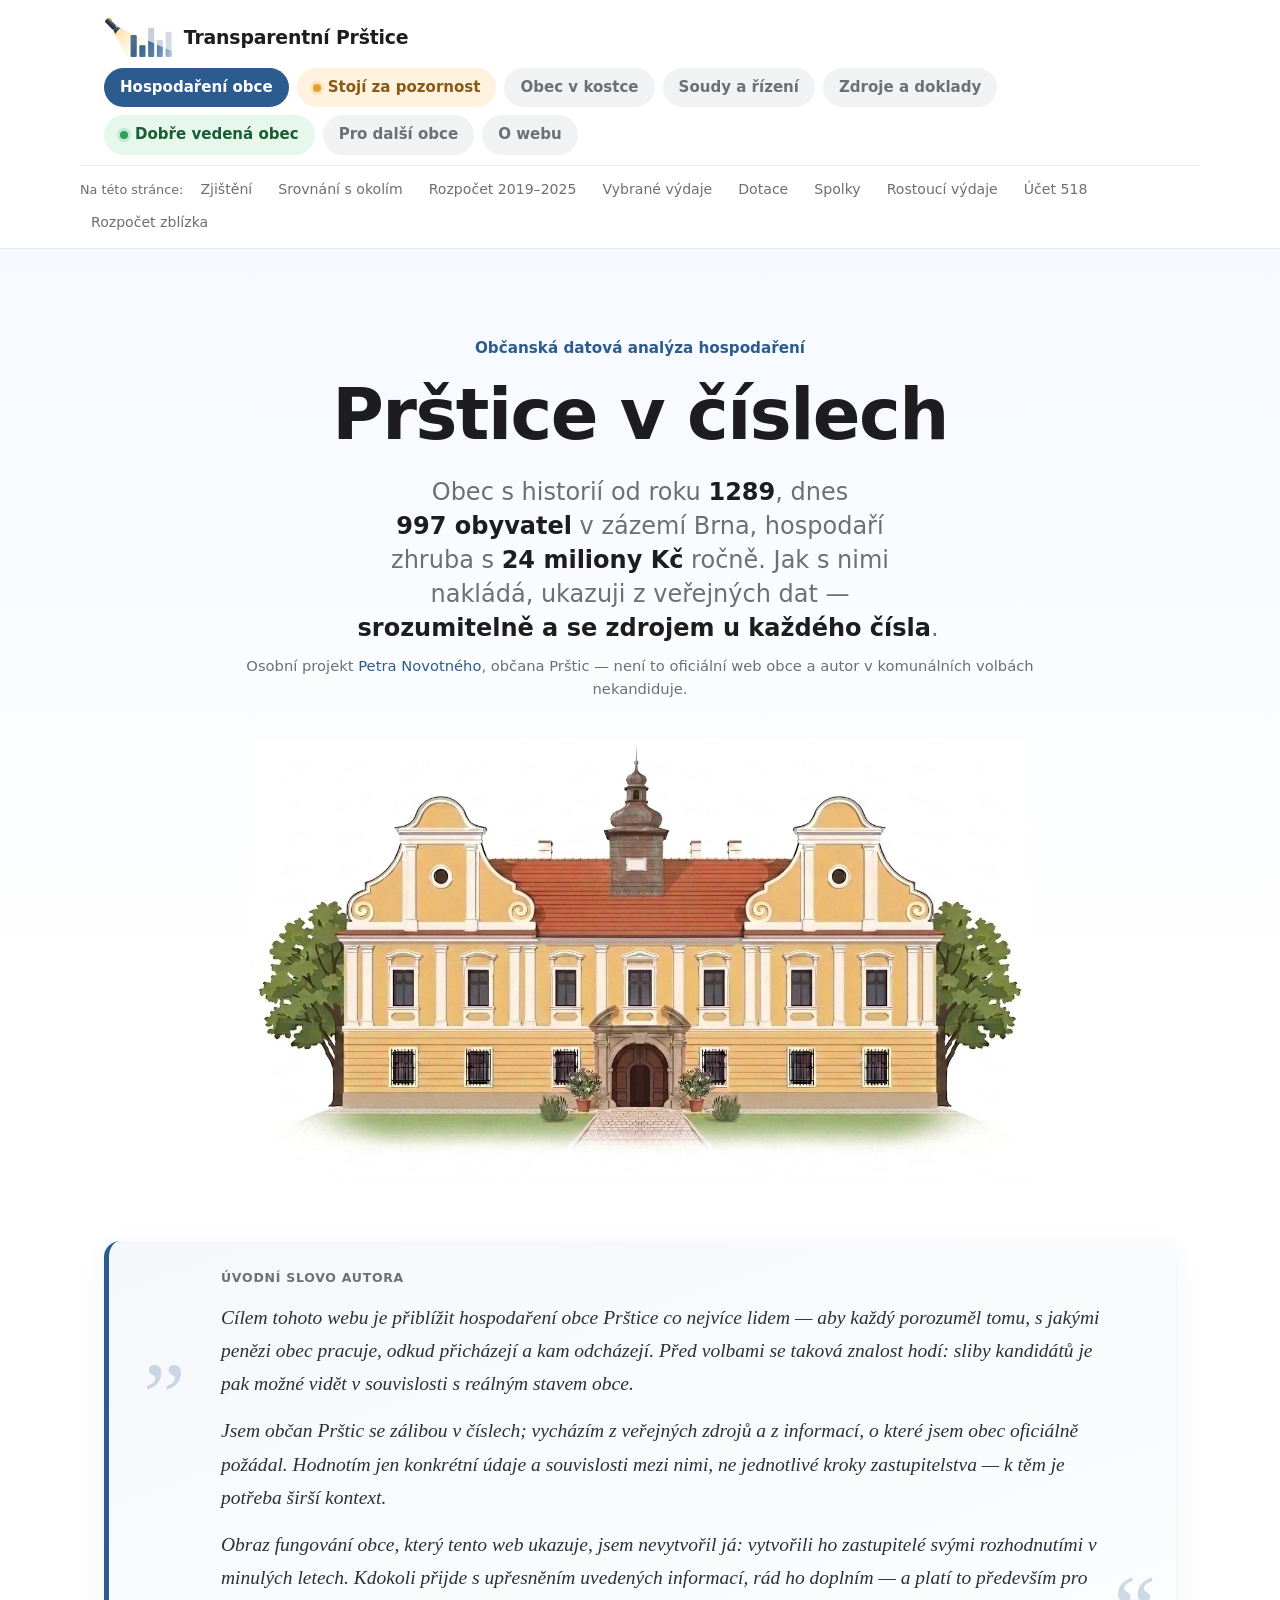
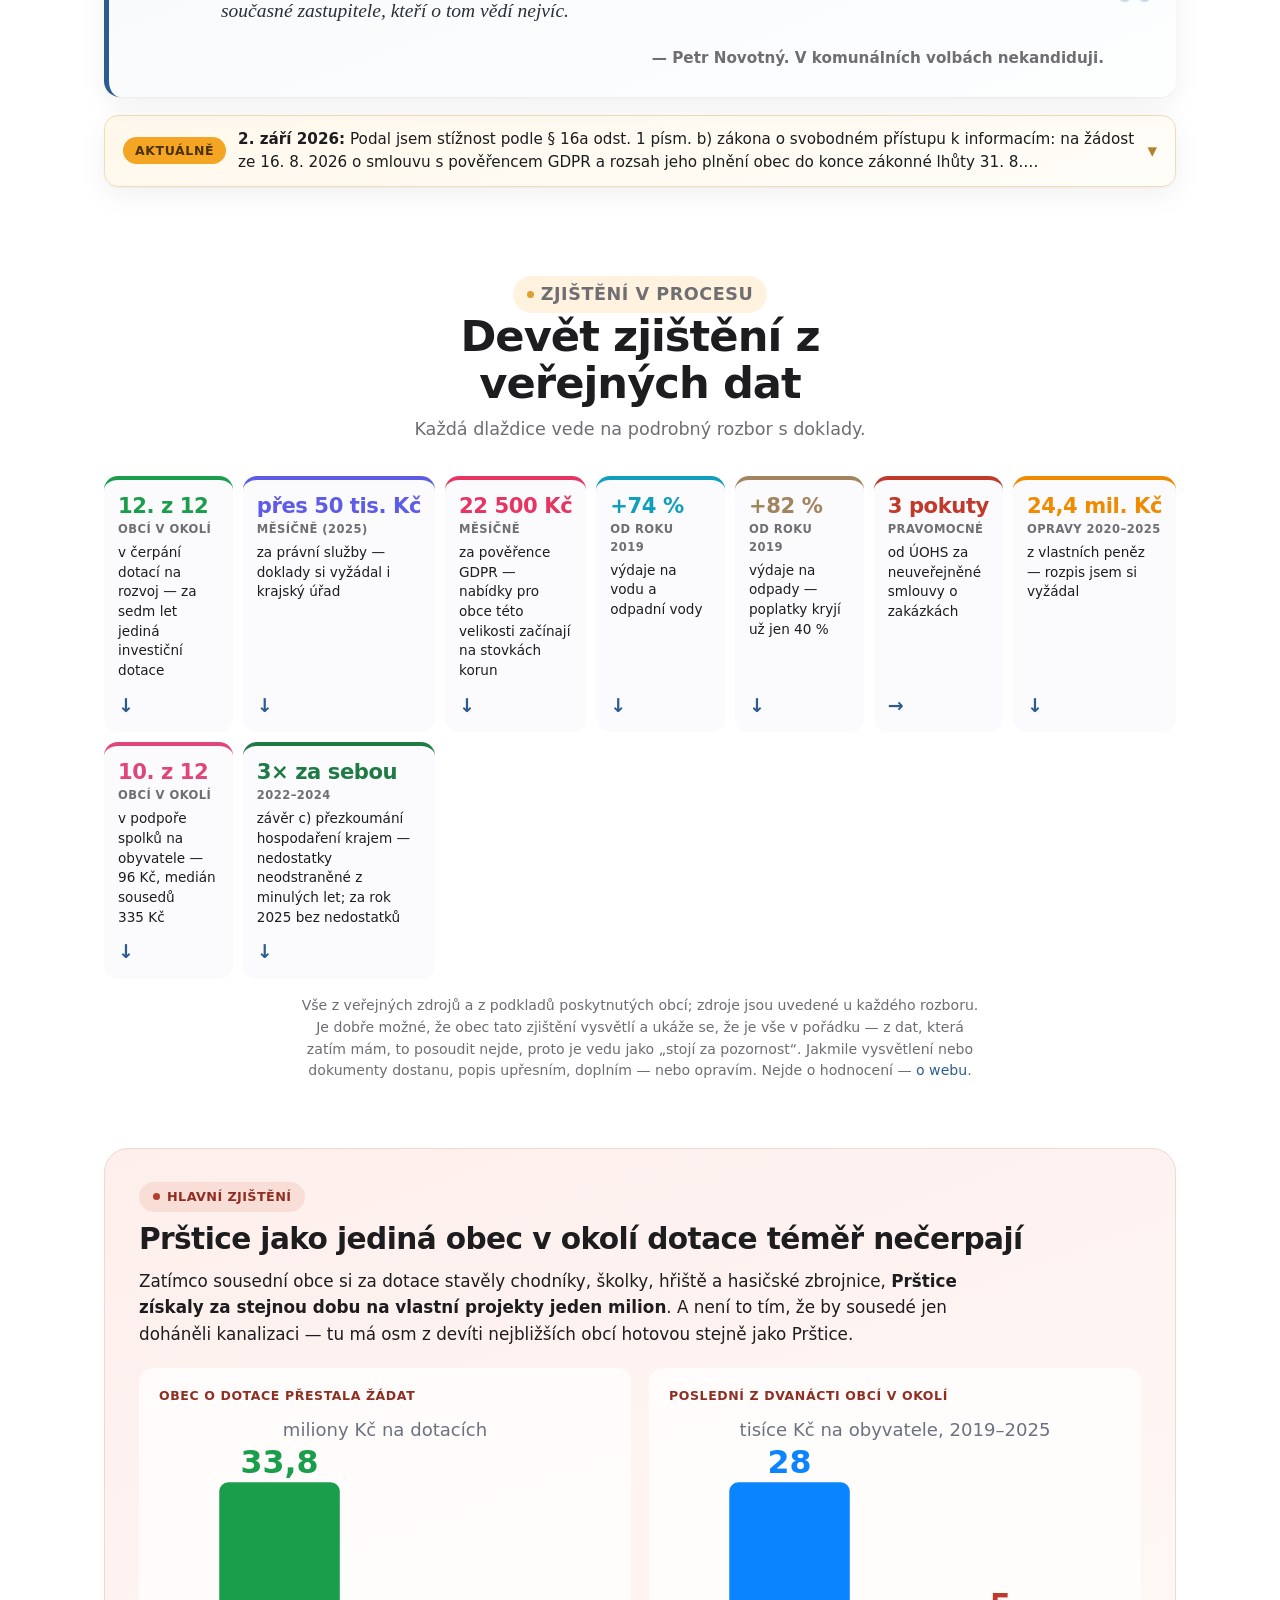
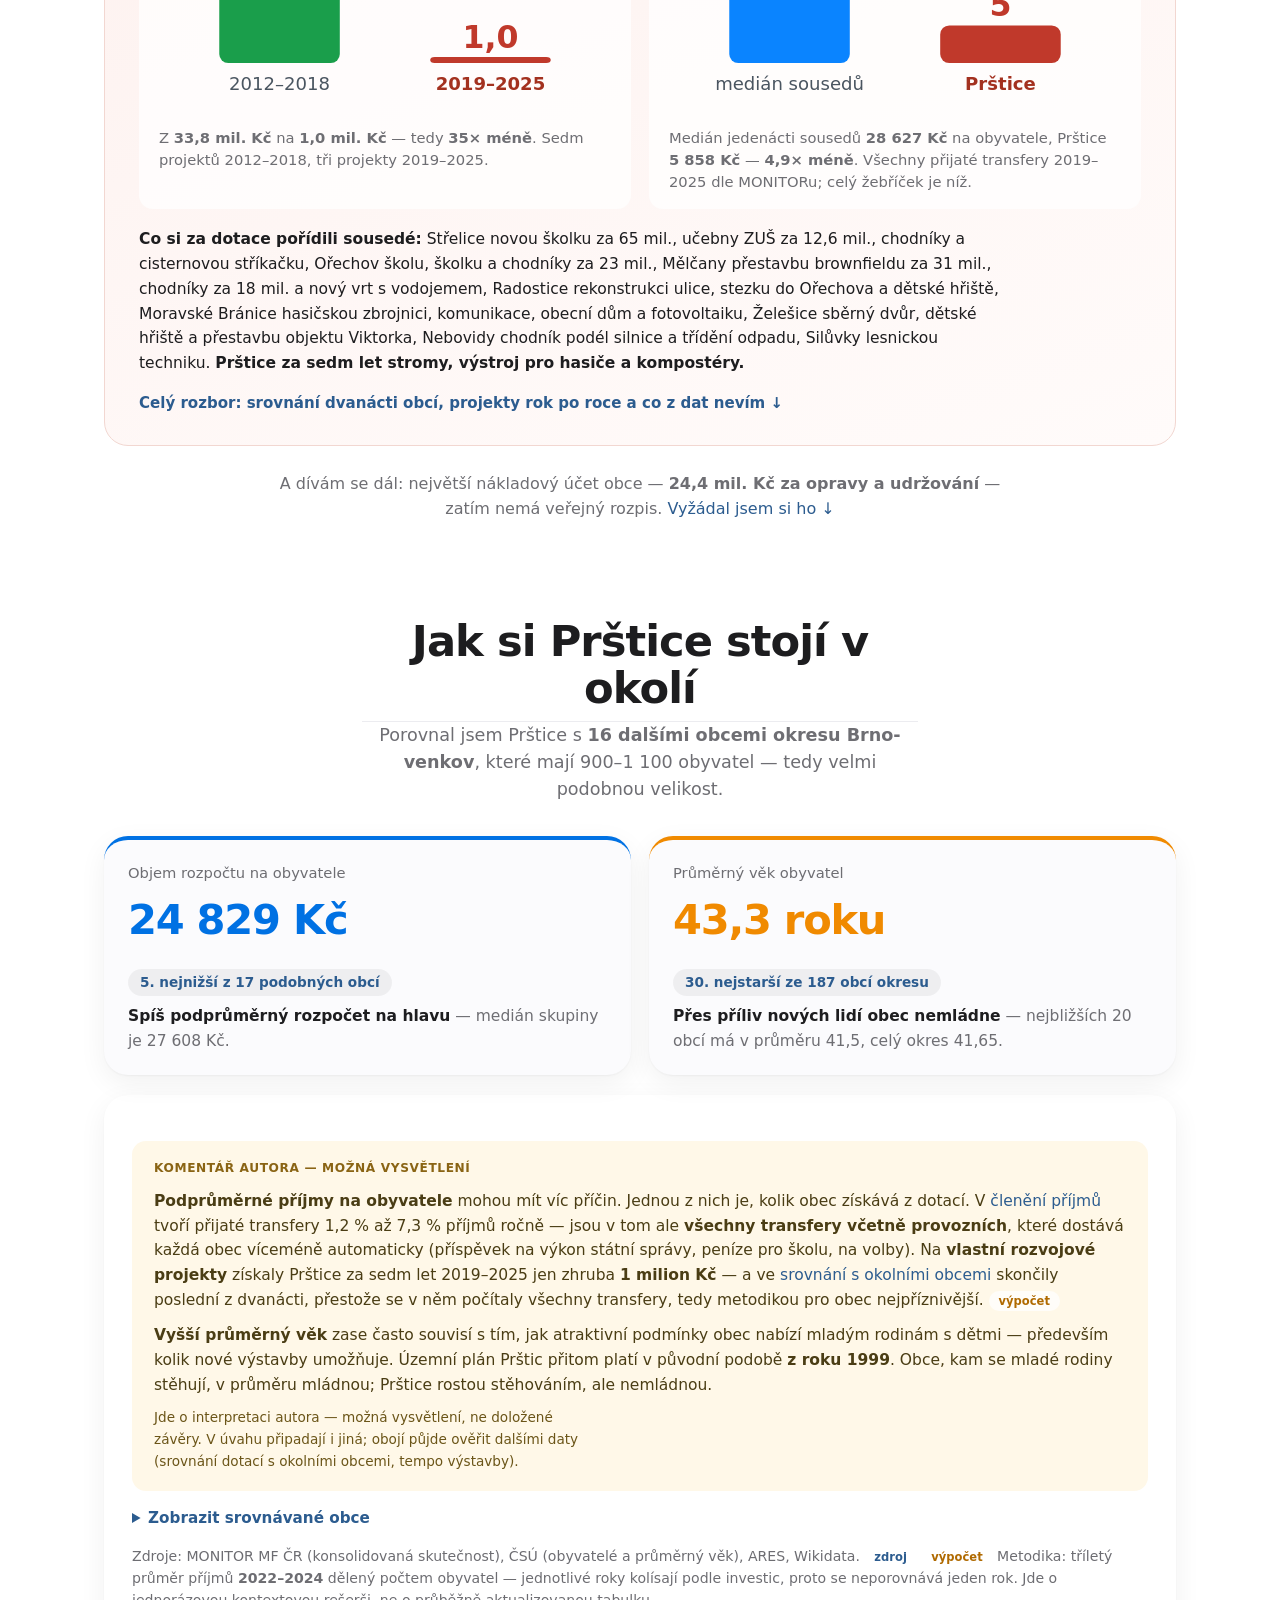
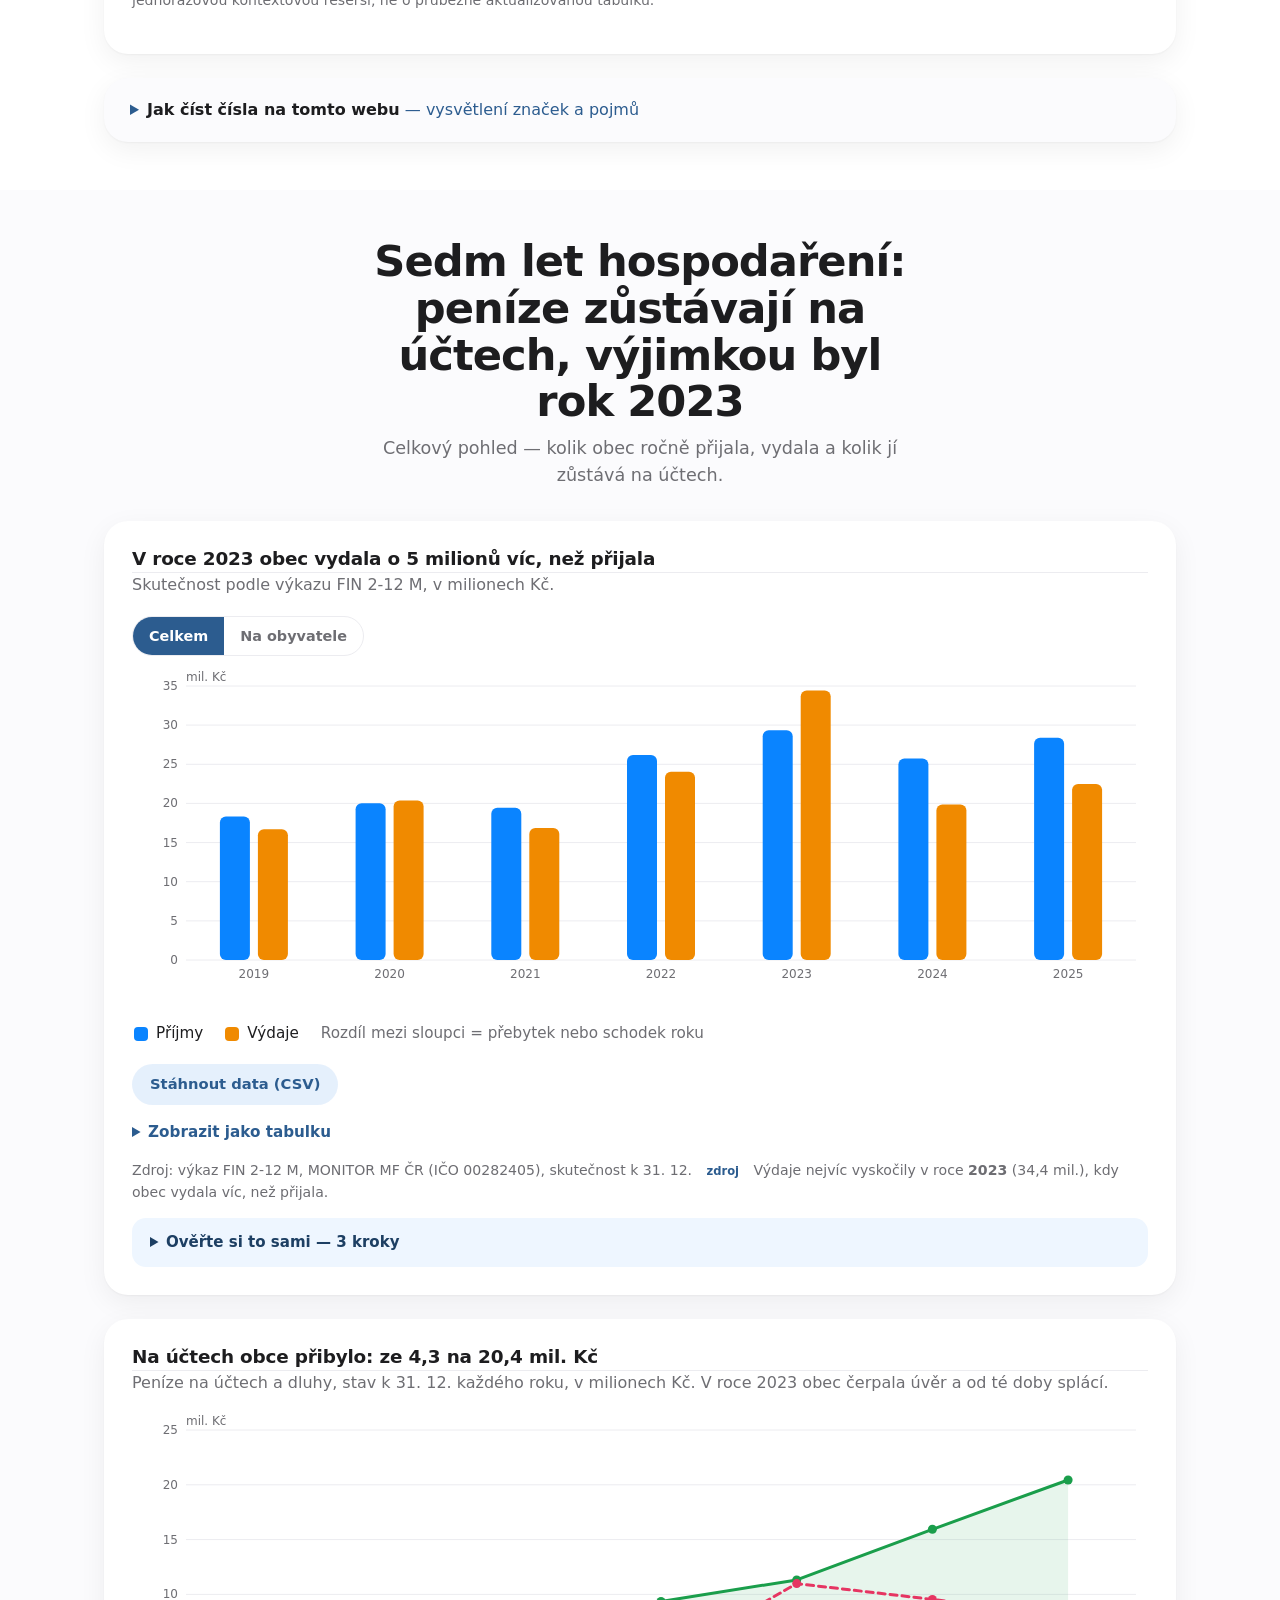
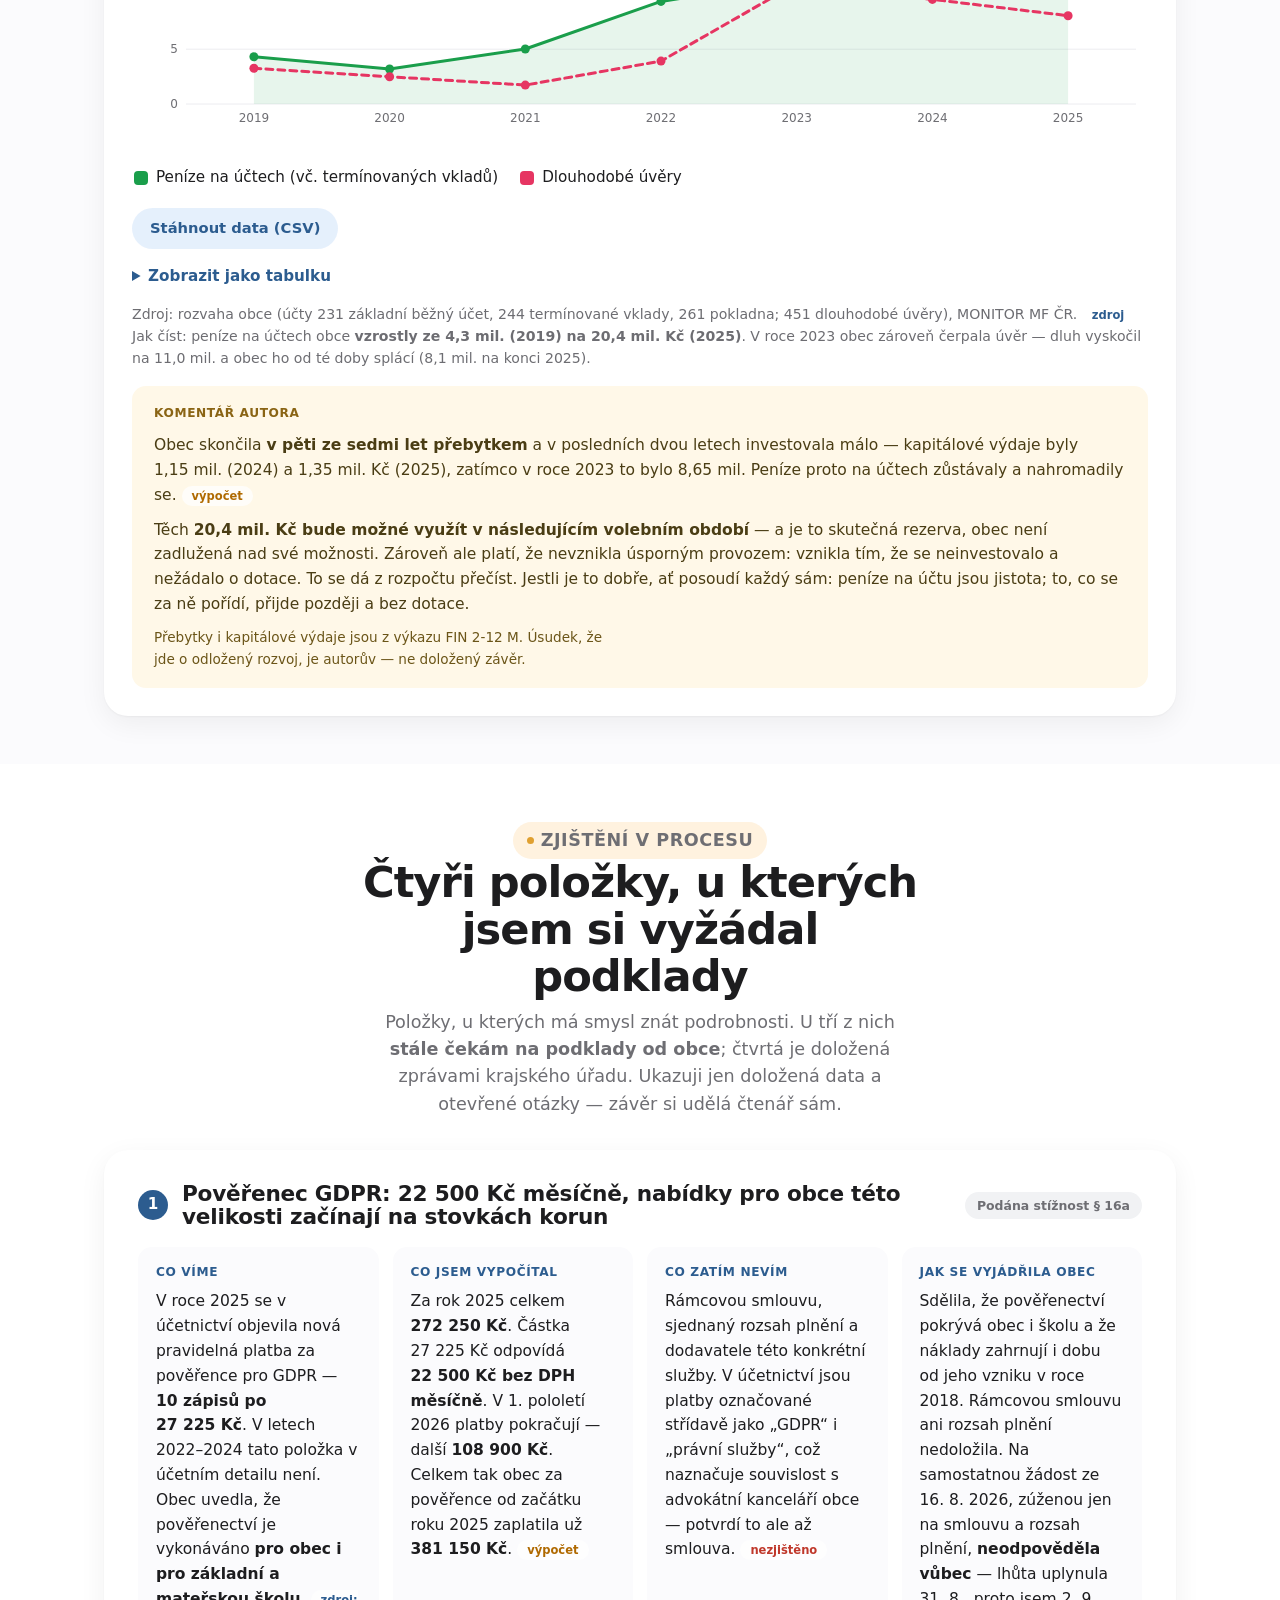
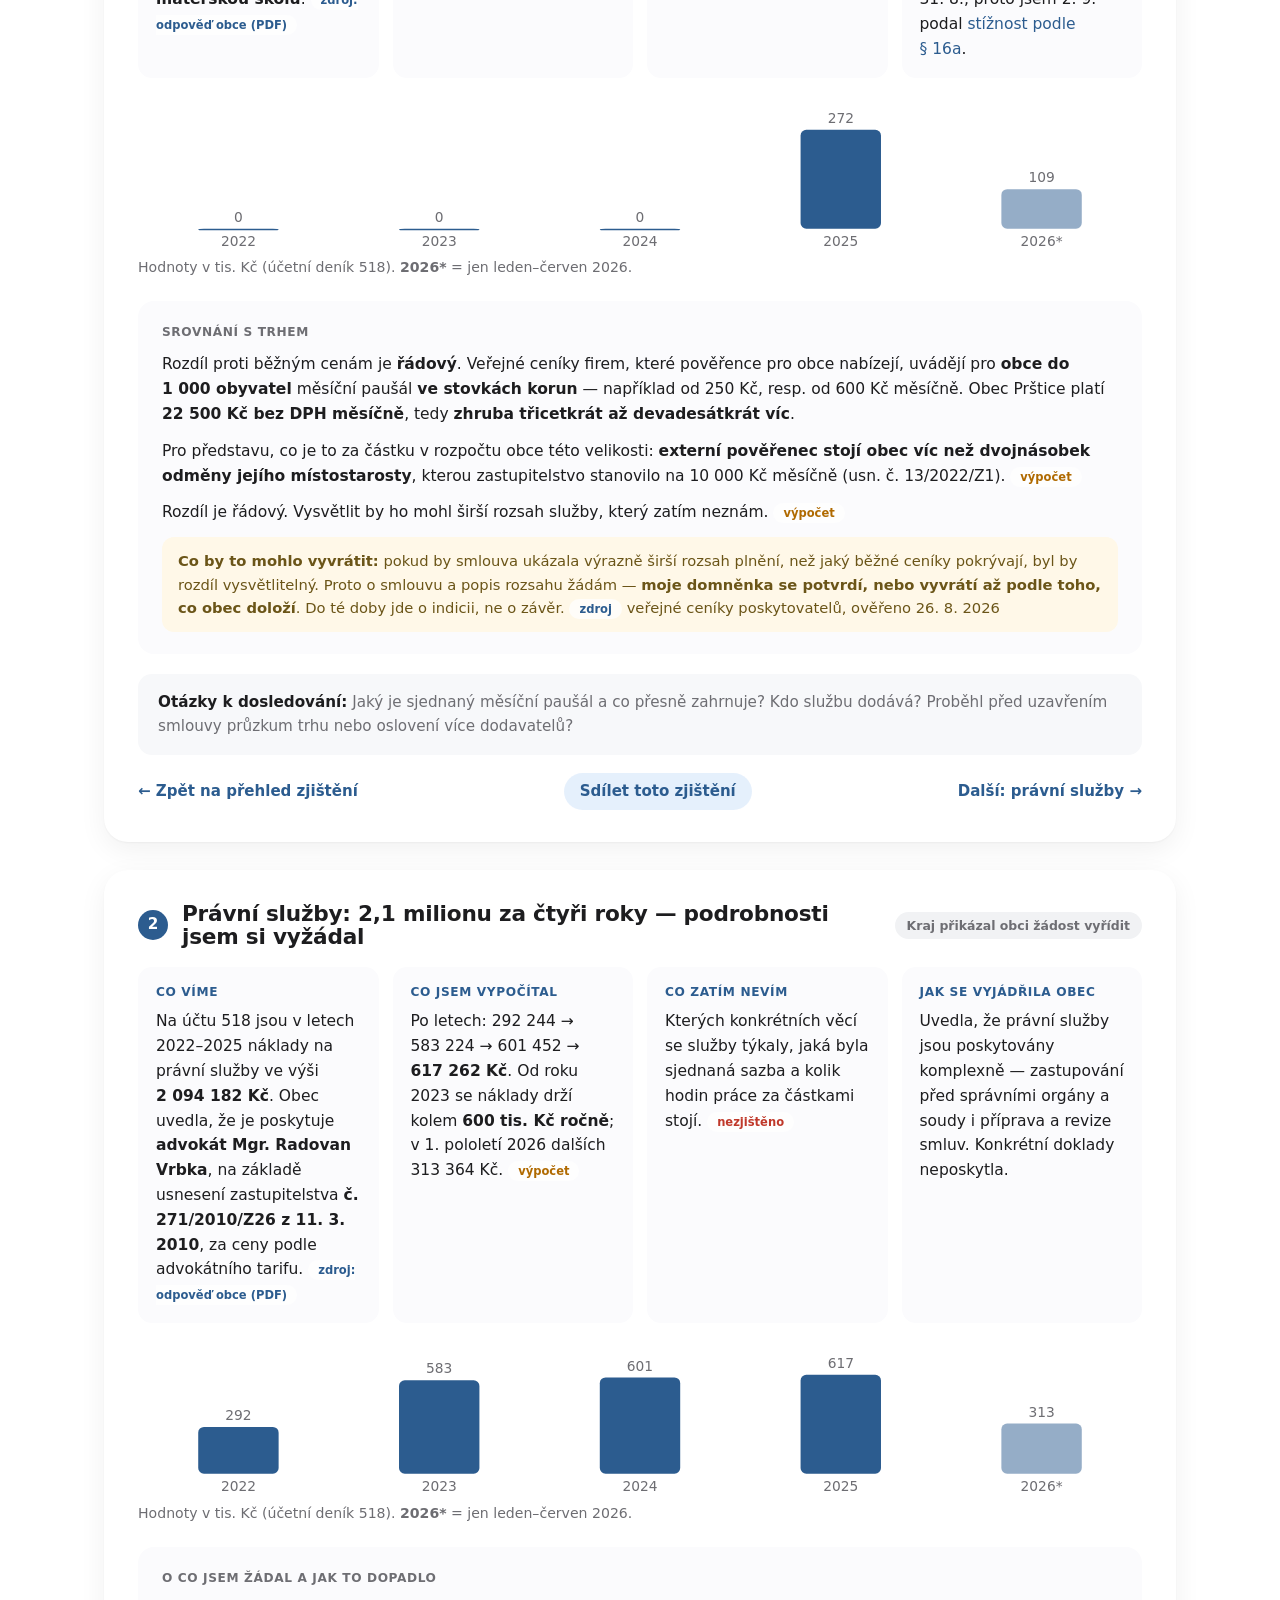
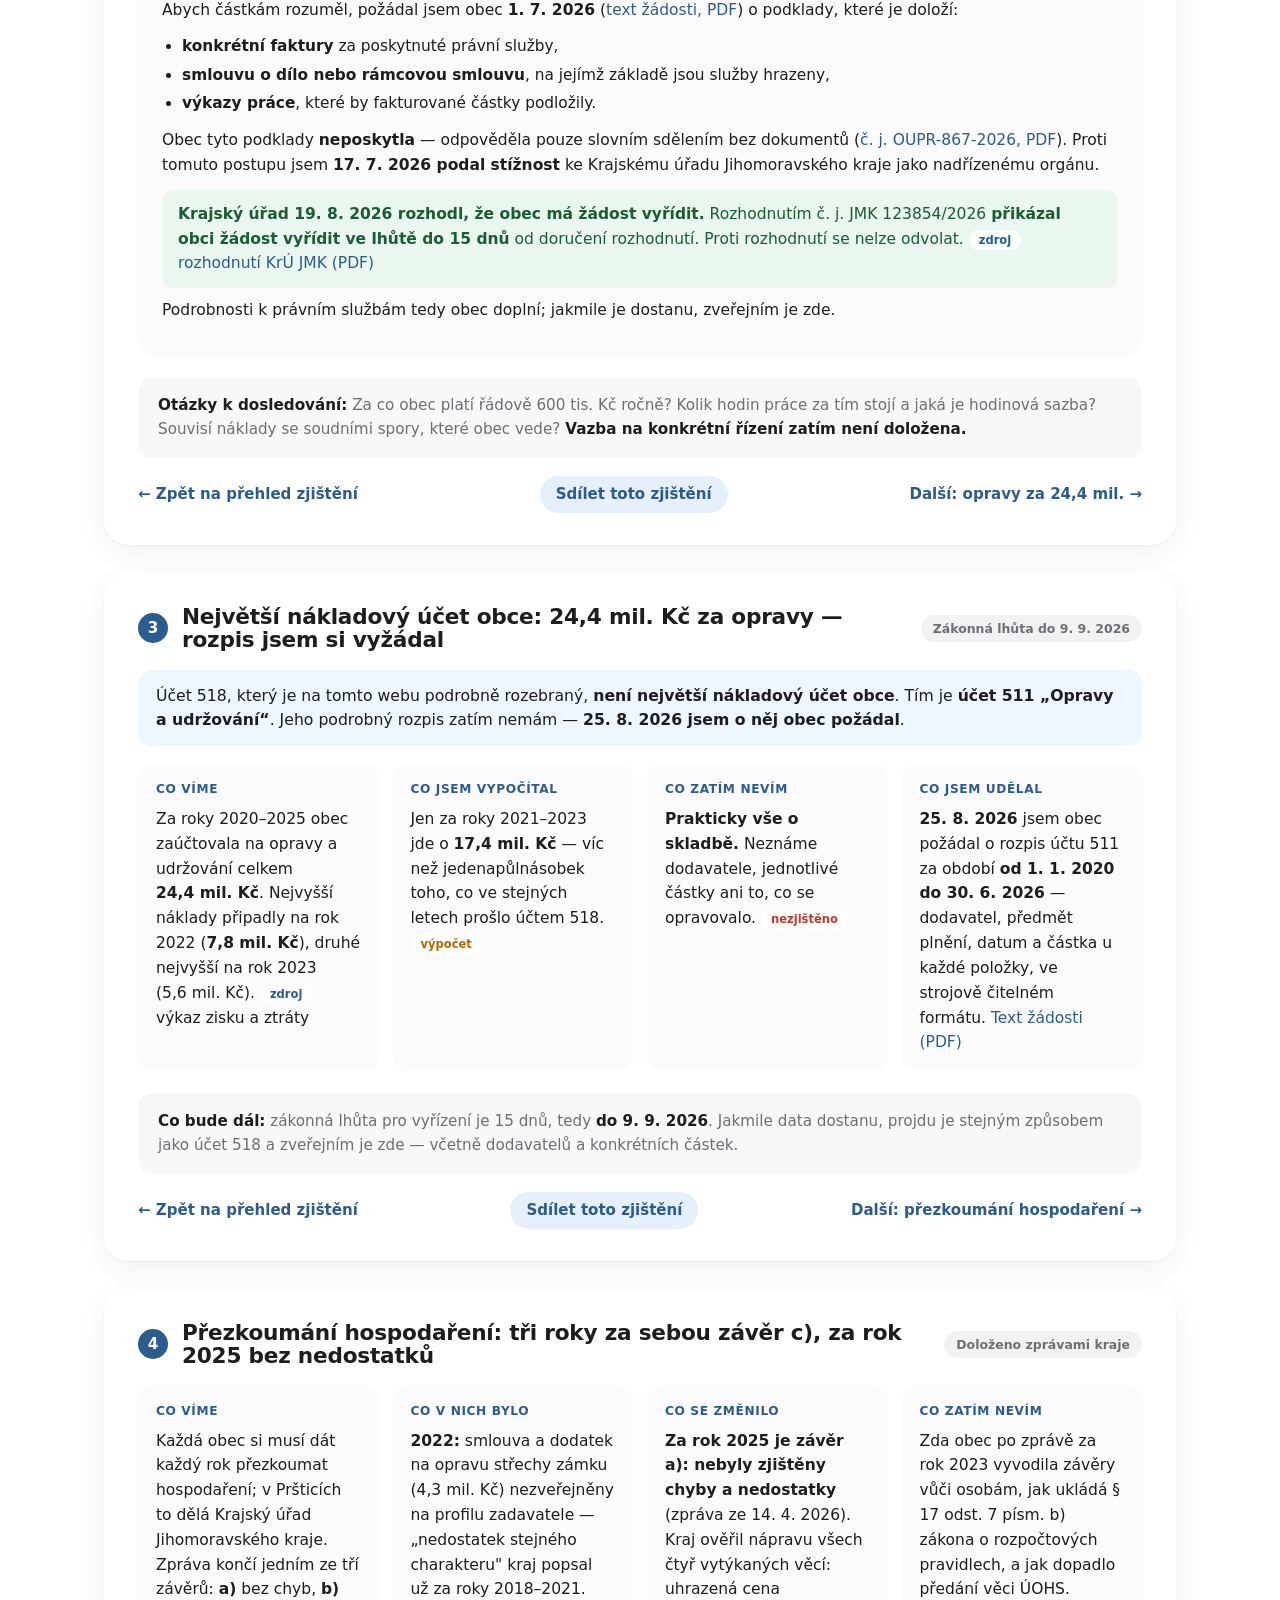
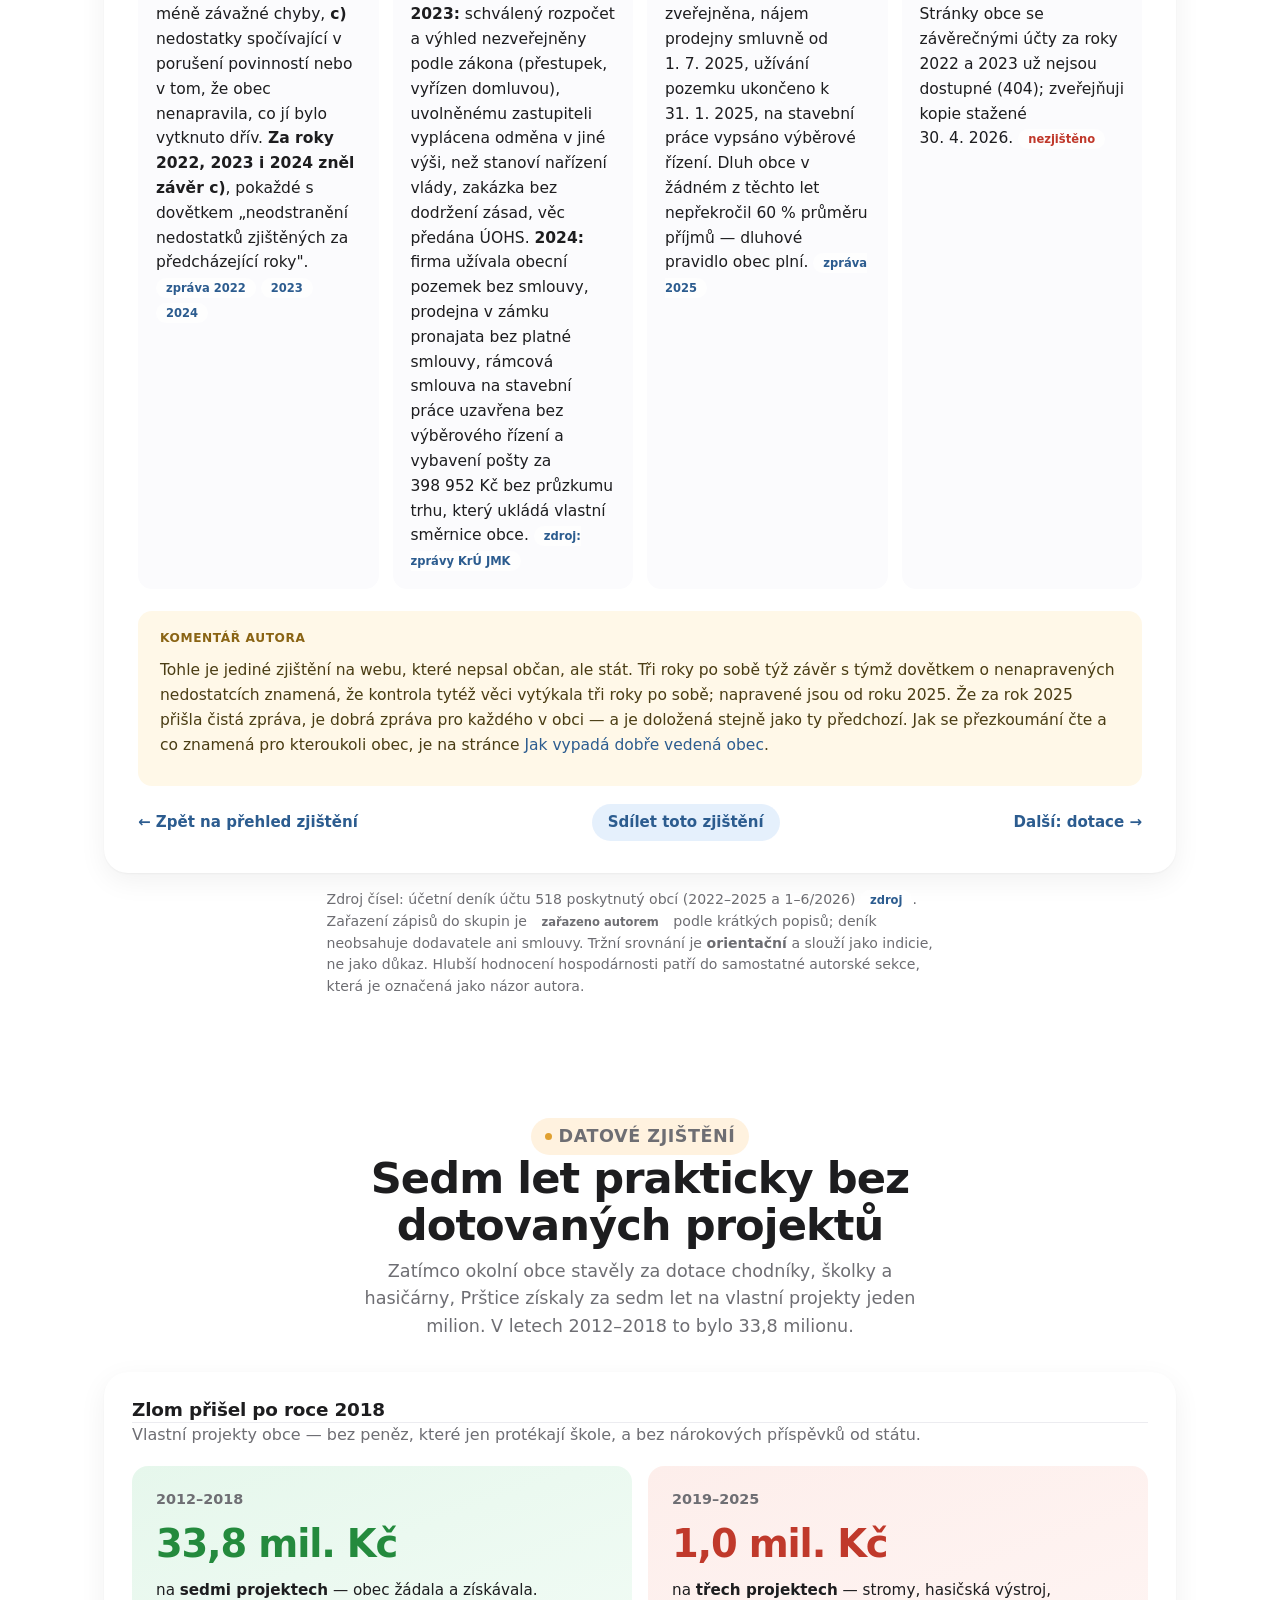
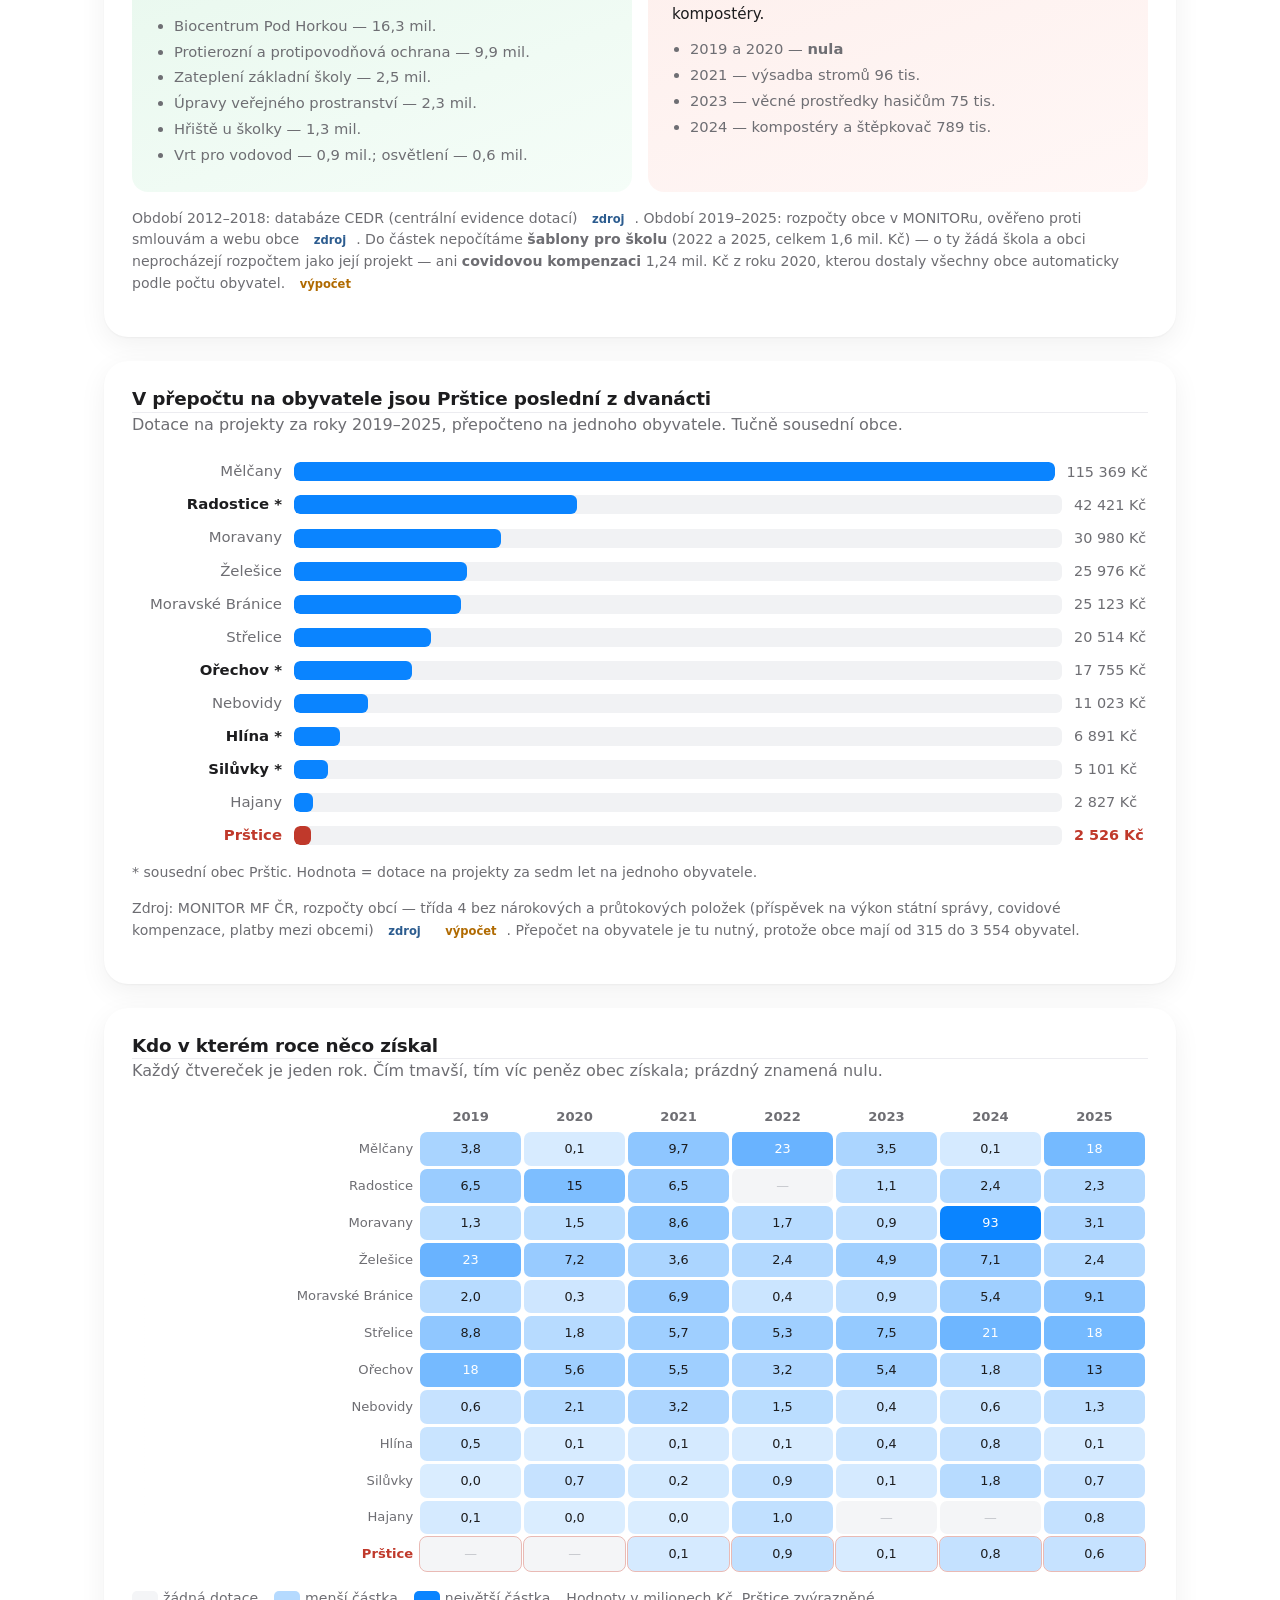
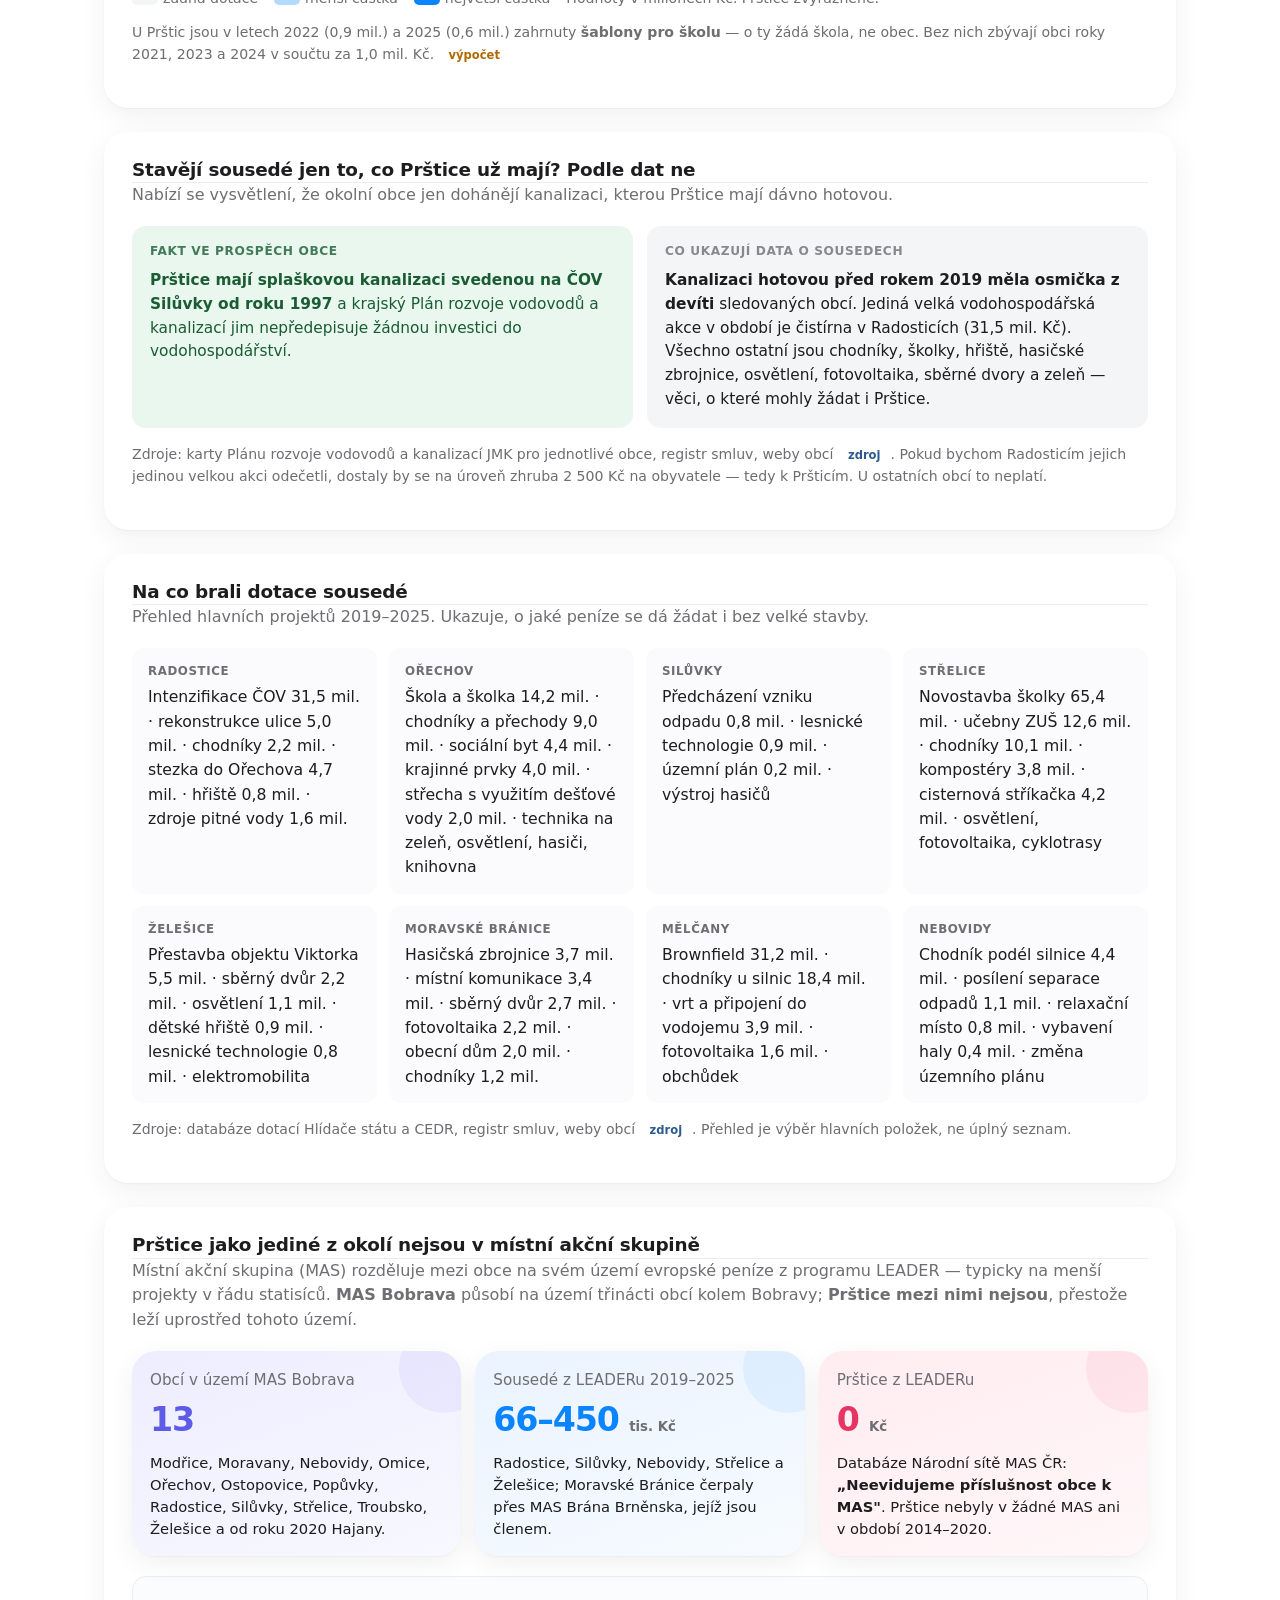
==== commit 6ade74ea: "Úvodní slovo jako citace, přehlednější sekce dotací, mapa území MAS Úvodní slovo autora: tři odstavc" ====
--- a/web/index.html
+++ b/web/index.html
@@ -57,7 +57,6 @@
     </nav>
 </header>
 
-
 <main id="obsah">
 
   <div class="hero">
@@ -77,7 +76,11 @@
   <!-- ÚVODNÍK -->
   <div class="wide"><div class="uvodnik">
     <h2>Úvodní slovo autora</h2>
-    <p>Cílem tohoto webu je přiblížit hospodaření obce Prštice co nejvíce lidem — aby každý porozuměl tomu, s jakými penězi obec pracuje, odkud přicházejí a kam odcházejí. Jsem občan Prštic se zálibou v číslech; vycházím z veřejných zdrojů a z informací, o které jsem obec oficiálně požádal. Kdokoli přijde s upřesněním, rád ho doplním — a platí to především pro současné zastupitele.</p>
+    <blockquote>
+      <p>Cílem tohoto webu je přiblížit hospodaření obce Prštice co nejvíce lidem — aby každý porozuměl tomu, s jakými penězi obec pracuje, odkud přicházejí a kam odcházejí. Před volbami se taková znalost hodí: sliby kandidátů je pak možné vidět v souvislosti s reálným stavem obce.</p>
+      <p>Jsem občan Prštic se zálibou v číslech; vycházím z veřejných zdrojů a z informací, o které jsem obec oficiálně požádal. Hodnotím jen konkrétní údaje a souvislosti mezi nimi, ne jednotlivé kroky zastupitelstva — k těm je potřeba širší kontext.</p>
+      <p>Obraz fungování obce, který tento web ukazuje, jsem nevytvořil já: vytvořili ho zastupitelé svými rozhodnutími v minulých letech. Kdokoli přijde s upřesněním uvedených informací, rád ho doplním — a platí to především pro současné zastupitele, kteří o tom vědí nejvíc.</p>
+    </blockquote>
     <p class="podpis">Petr Novotný. V komunálních volbách nekandiduji.</p>
   </div></div>
 
@@ -111,10 +114,17 @@
       <p class="odznak">Hlavní zjištění</p>
       <h2>Prštice jako jediná obec v okolí dotace téměř nečerpají</h2>
       <p class="lead">Zatímco sousední obce si za dotace stavěly chodníky, školky, hřiště a hasičské zbrojnice, <strong>Prštice získaly za stejnou dobu na vlastní projekty jeden milion</strong>. A není to tím, že by sousedé jen doháněli kanalizaci — tu má osm z devíti nejbližších obcí hotovou stejně jako Prštice.</p>
-      <div class="zbcisla">
-        <div><p class="v">12. z 12</p><p class="k">skončily Prštice v čerpání dotací na obyvatele mezi okolními obcemi — na posledním místě. Počítány všechny přijaté transfery 2019–2025 dle MONITORu</p></div>
-        <div><p class="v">33,8&nbsp;mil. → 1,0&nbsp;mil.</p><p class="k">Kč získala obec na dotacích v letech 2012–2018 a pak v letech 2019–2025</p></div>
-        <div><p class="v">0&nbsp;Kč</p><p class="k">z evropského programu LEADER — obec jako jediná z okolí není v MAS Bobrava</p></div>
+      <div class="zbcisla infog">
+        <div>
+          <p class="ignad">Obec o dotace přestala žádat</p>
+          <svg class="ig" viewBox="0 0 300 200" xmlns="http://www.w3.org/2000/svg" role="img" aria-label="Sloupcový graf: v letech 2012–2018 obec získala 33,8 milionu Kč na dotacích, v letech 2019–2025 jen 1,0 milionu — 35krát méně."><text x="150" y="13" text-anchor="middle" font-size="12" fill="#6b7280">miliony Kč na dotacích</text><rect x="40" y="44" width="80" height="120" rx="6" fill="#1a9e4b"/><text x="80" y="38" text-anchor="middle" font-size="21" font-weight="800" fill="#1a9e4b">33,8</text><rect x="180" y="160" width="80" height="4" rx="3" fill="#c0392b"/><text x="220" y="154" text-anchor="middle" font-size="21" font-weight="800" fill="#c0392b">1,0</text><text x="80" y="182" text-anchor="middle" font-size="12" fill="#4a5560">2012–2018</text><text x="220" y="182" text-anchor="middle" font-size="12" font-weight="700" fill="#a3311f">2019–2025</text></svg>
+          <p class="k">Z <b>33,8&nbsp;mil.&nbsp;Kč</b> na <b>1,0&nbsp;mil.&nbsp;Kč</b> — tedy <b>35× méně</b>. Sedm projektů 2012–2018, tři projekty 2019–2025.</p>
+        </div>
+        <div>
+          <p class="ignad">Poslední z dvanácti obcí v okolí</p>
+          <svg class="ig" viewBox="0 0 300 200" xmlns="http://www.w3.org/2000/svg" role="img" aria-label="Sloupcový graf: medián jedenácti okolních obcí je 28 627 Kč na obyvatele, Prštice 5 858 Kč — 4,9krát méně."><text x="150" y="13" text-anchor="middle" font-size="12" fill="#6b7280">tisíce Kč na obyvatele, 2019–2025</text><rect x="40" y="44" width="80" height="120" rx="6" fill="#0a84ff"/><text x="80" y="38" text-anchor="middle" font-size="21" font-weight="800" fill="#0a84ff">28</text><rect x="180" y="139" width="80" height="25" rx="6" fill="#c0392b"/><text x="220" y="133" text-anchor="middle" font-size="21" font-weight="800" fill="#c0392b">5</text><text x="80" y="182" text-anchor="middle" font-size="12" fill="#4a5560">medián sousedů</text><text x="220" y="182" text-anchor="middle" font-size="12" font-weight="700" fill="#a3311f">Prštice</text></svg>
+          <p class="k">Medián jedenácti sousedů <b>28 627&nbsp;Kč</b> na obyvatele, Prštice <b>5 858&nbsp;Kč</b> — <b>4,9× méně</b>. Všechny přijaté transfery 2019–2025 dle MONITORu; celý žebříček je níž.</p>
+        </div>
       </div>
       <p class="zbpr"><strong>Co si za dotace pořídili sousedé:</strong> Střelice novou školku za 65&nbsp;mil., učebny ZUŠ za 12,6&nbsp;mil., chodníky a cisternovou stříkačku, Ořechov školu, školku a chodníky za 23&nbsp;mil., Mělčany přestavbu brownfieldu za 31&nbsp;mil., chodníky za 18&nbsp;mil. a nový vrt s vodojemem, Radostice rekonstrukci ulice, stezku do Ořechova a dětské hřiště, Moravské Bránice hasičskou zbrojnici, komunikace, obecní dům a fotovoltaiku, Želešice sběrný dvůr, dětské hřiště a přestavbu objektu Viktorka, Nebovidy chodník podél silnice a třídění odpadu, Silůvky lesnickou techniku. <strong>Prštice za sedm let stromy, výstroj pro hasiče a kompostéry.</strong></p>
       <p class="go">Celý rozbor: srovnání dvanácti obcí, projekty rok po roce a co z dat nevím ↓</p>
@@ -371,9 +381,11 @@
 
     <div class="card">
       <h3>Stavějí sousedé jen to, co Prštice už mají? Podle dat ne</h3>
-      <p style="margin:0 0 12px">Nabízí se vysvětlení, že okolní obce staví to, co Prštice mají dávno hotové. Data ho nepotvrzují:</p>
-      <div class="uvodem" style="margin:0 0 14px"><b>Prštice mají splaškovou kanalizaci svedenou na ČOV Silůvky od roku 1997</b> a krajský Plán rozvoje vodovodů a kanalizací jim nepředepisuje žádnou investici do vodohospodářství. To je fakt ve prospěch obce.</div>
-      <p style="margin:0 0 10px">Jenže ze sledovaných obcí měla <b>kanalizaci hotovou před rokem 2019 osmička z devíti</b>. Jediná vodohospodářská velká akce v období je rekonstrukce dosluhující čistírny v Radosticích (31,5&nbsp;mil. Kč). Všechno ostatní jsou <b>chodníky, školky, hřiště, hasičské zbrojnice, veřejné osvětlení, fotovoltaika, sběrné dvory a zeleň</b> — tedy věci, o které mohly Prštice žádat také.</p>
+      <p class="sub">Nabízí se vysvětlení, že okolní obce jen dohánějí kanalizaci, kterou Prštice mají dávno hotovou.</p>
+      <div class="dvojice">
+        <div class="box zel"><p class="lab">Fakt ve prospěch obce</p><p><b>Prštice mají splaškovou kanalizaci svedenou na ČOV Silůvky od roku 1997</b> a krajský Plán rozvoje vodovodů a kanalizací jim nepředepisuje žádnou investici do vodohospodářství.</p></div>
+        <div class="box sed"><p class="lab">Co ukazují data o sousedech</p><p><b>Kanalizaci hotovou před rokem 2019 měla osmička z devíti</b> sledovaných obcí. Jediná velká vodohospodářská akce v období je čistírna v Radosticích (31,5&nbsp;mil.&nbsp;Kč). Všechno ostatní jsou chodníky, školky, hřiště, hasičské zbrojnice, osvětlení, fotovoltaika, sběrné dvory a zeleň — věci, o které mohly žádat i Prštice.</p></div>
+      </div>
       <p class="src">Zdroje: karty Plánu rozvoje vodovodů a kanalizací JMK pro jednotlivé obce, registr smluv, weby obcí <span class="chip zdroj">zdroj</span>. Pokud bychom Radosticím jejich jedinou velkou akci odečetli, dostaly by se na úroveň zhruba 2&nbsp;500&nbsp;Kč na obyvatele — tedy k Pršticím. U ostatních obcí to neplatí.</p>
     </div>
 
@@ -386,14 +398,32 @@
 
     <div class="card">
       <h3>Prštice jako jediné z okolí nejsou v místní akční skupině</h3>
-      <p style="margin:0 0 12px">Místní akční skupina (MAS) rozděluje mezi své obce evropské peníze z programu LEADER — typicky na menší projekty v řádu statisíců.</p>
-      <p style="margin:0 0 12px"><b>MAS Bobrava</b> působí na území třinácti obcí kolem Bobravy: Modřice, Moravany, Nebovidy, Omice, Ořechov, Ostopovice, Popůvky, Radostice, Silůvky, Střelice, Troubsko, Želešice a od roku 2020 i Hajany. <b>Prštice mezi nimi nejsou</b>, přestože leží uprostřed tohoto území.</p>
-      <p style="margin:0 0 12px">Odpovídá tomu i rozpočet: Radostice, Silůvky, Nebovidy, Střelice a Želešice — obce z území MAS Bobrava — mají v letech 2019–2025 dotace z programu LEADER (od 66 tisíc do 450 tisíc Kč); Moravské Bránice čerpaly přes MAS Brána Brněnska, jejíž jsou členem. <b>Prštice nemají z LEADERu ani korunu.</b></p>
-      <p style="margin:0 0 12px">Rozlišují se přitom dvě různé věci. <b>Zařazení obce do území</b>, na němž MAS rozděluje peníze, je podle metodického pokynu Ministerstva pro místní rozvoj bez finančních závazků — potvrzuje to i praxe na tomtéž území: obec Hajany je v území MAS, není členem spolku, a přesto z výzvy získala 400 tisíc&nbsp;Kč. <b>Členství ve spolku</b> je druhá, dobrovolná rovina; členské obce platí příspěvek, který pro rok 2026 činí 25&nbsp;Kč na obyvatele ročně. <span class="chip zdroj">zdroj</span> metodický pokyn MMR (MP INRAP), stanovy a výroční zpráva MAS Bobrava</p>
-      <p style="margin:0 0 12px"><b>Samo členství ale nic nezaručuje.</b> Členská obec Omice nezískala z výzev MAS Bobrava ani korunu, zatímco Střelice mají 22 projektů za 14,9&nbsp;mil.&nbsp;Kč. Rozhoduje tedy, jestli obec projekty připravuje a podává — ne samotné členství.</p>
-      <p style="margin:0 0 12px">Oficiální databáze Národní sítě MAS ČR u Prštic uvádí <b>„Neevidujeme příslušnost obce k MAS"</b> — u všech pěti sousedů je uvedena konkrétní MAS. Prštice nebyly v žádné MAS ani v období 2014–2020. V okrese Brno-venkov je mimo MAS jen šest obcí a Prštice jsou z nich zdaleka největší. <span class="chip zdroj">zdroj</span> databáze NS MAS ČR, ČSÚ</p>
-      <p class="nevime"><b>Co zatím nevím:</b> proč obec do MAS nevstoupila a zda o vstup někdy žádala. Ani jedno se z veřejných zdrojů zjistit nedá. <span class="chip nezjisteno">nezjištěno</span></p>
-      <p class="src">Zdroj: seznam členských obcí MAS Bobrava, databáze dotací <span class="chip zdroj">zdroj</span>.</p>
+      <p class="sub">Místní akční skupina (MAS) rozděluje mezi obce na svém území evropské peníze z programu LEADER — typicky na menší projekty v řádu statisíců. <b>MAS Bobrava</b> působí na území třinácti obcí kolem Bobravy; <b>Prštice mezi nimi nejsou</b>, přestože leží uprostřed tohoto území.</p>
+      <div class="grid kompakt trojice" style="margin-top:16px">
+        <div class="tile t-indigo"><p class="k">Obcí v území MAS Bobrava</p><p class="v">13</p><p class="c">Modřice, Moravany, Nebovidy, Omice, Ořechov, Ostopovice, Popůvky, Radostice, Silůvky, Střelice, Troubsko, Želešice a od roku 2020 Hajany.</p></div>
+        <div class="tile t-blue"><p class="k">Sousedé z LEADERu 2019–2025</p><p class="v">66–450 <small>tis. Kč</small></p><p class="c">Radostice, Silůvky, Nebovidy, Střelice a Želešice; Moravské Bránice čerpaly přes MAS Brána Brněnska, jejíž jsou členem.</p></div>
+        <div class="tile t-pink"><p class="k">Prštice z LEADERu</p><p class="v">0 <small>Kč</small></p><p class="c">Databáze Národní sítě MAS ČR: <b>„Neevidujeme příslušnost obce k MAS"</b>. Prštice nebyly v žádné MAS ani v období 2014–2020.</p></div>
+      </div>
+      <figure class="mapamas">
+        <img src="obrazky/mapa-mas-bobrava.svg" width="900" height="760" loading="lazy"
+             alt="Mapa území MAS Bobrava: třináct obcí obarvených podle výše získaných dotací, uprostřed Prštice vyznačené přerušovanou čarou jako obec mimo území, s nulovou částkou.">
+        <figcaption>Území MAS Bobrava — sytost barvy odpovídá výši dotací, které obec z MAS získala. <b>Prštice leží uprostřed území</b> a nepatří do něj. Vlastní mapa z otevřených dat OpenStreetMap (hranice obcí) a z mapy podpořených projektů MAS Bobrava (částky). <span class="chip zdroj">zdroj</span> <span class="chip vypocet">výpočet</span></figcaption>
+      </figure>
+      <h4 class="podnadpis">Dvě různé věci — a jen jedna něco stojí</h4>
+      <div class="dvojice">
+        <div class="box zel"><p class="lab">Zařazení do území</p><p class="cif">0&nbsp;Kč</p><p><b>Bez finančních závazků.</b> Metodický pokyn ministerstva výslovně počítá s rozšířením území o obec, která v žádné MAS není. Souhlas podepisuje obec, žádost podává MAS, schvaluje ministerstvo — <b>kdykoli, žádné termínové okno</b>. Bez zařazení do území nejde žádat vůbec.</p><p class="pozn">Příklad Hajany: jsou v území, nejsou členem spolku — a přesto z výzvy získaly 400&nbsp;000&nbsp;Kč.</p></div>
+        <div class="box mod"><p class="lab">Členství ve spolku</p><p class="cif">24&nbsp;925&nbsp;Kč <small>ročně</small></p><p><b>Dobrovolná druhá rovina</b> s hlasovacím právem; příspěvek 25&nbsp;Kč na obyvatele a rok. Samo o sobě nic nezaručuje: členské Omice nezískaly ani korunu, Střelice mají 22 projektů za 14,9&nbsp;mil.&nbsp;Kč. Rozhoduje, jestli obec projekty připravuje a podává.</p><p class="pozn">Pro srovnání: Nebovidy získaly 6,85&nbsp;mil.&nbsp;Kč, Radostice 5,84&nbsp;mil.&nbsp;Kč.</p></div>
+      </div>
+      <p style="margin:14px 0 0">Členské obce se přes MAS potkávají, vyměňují si zkušenosti z provozu obce a připravují společné projekty přesahující jednu vesnici. Obec, která v žádné takové struktuře není, se těchto setkání neúčastní.</p>
+      <p class="nevime" style="margin-top:14px"><b>Co zatím nevím:</b> proč obec do MAS nevstoupila a zda o vstup někdy žádala. Ani jedno se z veřejných zdrojů zjistit nedá. <span class="chip nezjisteno">nezjištěno</span></p>
+      <details class="overit"><summary>Zdroje a podrobnosti</summary>
+        <ol>
+          <li>Seznam členských obcí MAS Bobrava; databáze dotací Hlídače státu (LEADER 2019–2025 u sousedů).</li>
+          <li>Metodický pokyn MMR (MP INRAP, kap. 8.1) — zařazení obce do území bez finančních závazků vůči MAS.</li>
+          <li>Stanovy MAS Bobrava z 26.&nbsp;6.&nbsp;2024, usnesení valné hromady z 10.&nbsp;11.&nbsp;2025 a výroční zpráva 2025 — členský příspěvek 25&nbsp;Kč na obyvatele.</li>
+          <li>Databáze Národní sítě MAS ČR — u všech pěti sousedů je uvedena konkrétní MAS; v okrese Brno-venkov je mimo MAS jen šest obcí a Prštice jsou z nich zdaleka největší (ČSÚ).</li>
+        </ol>
+      </details>
     </div>
 
     <div class="card" id="mas-cisla">
@@ -402,50 +432,42 @@
       <div class="tblscroll" style="margin-top:14px"><table id="tbl-mas">
         <thead><tr><th>Obec</th><th>Obyvatel</th><th>Projektů</th><th>Dotace celkem</th></tr></thead>
         <tbody></tbody></table></div>
-      <p class="src" style="margin-top:10px">Zdroj: mapa podpořených projektů MAS Bobrava; projekty přiřazeny obcím podle souřadnic. <span class="chip zdroj">zdroj</span> <span class="chip vypocet">výpočet</span></p>
-
-      <h3 style="margin-top:26px">Chodníky se stavěly za pětinu desetiny ceny</h3>
-      <p style="margin:0 0 12px">Nejvíc peněz teklo v území na <b>bezpečnost chodců</b> — chodníky a přechody. Dotace z programu IROP dosahovala <b>95&nbsp;% způsobilých výdajů</b>: obec platila zbylých pět procent.</p>
-      <ul class="pozadavky" style="margin:0 0 12px">
-        <li><b>Nebovidy</b> — chodník podél silnice III/15275: výdaje 5&nbsp;176&nbsp;917&nbsp;Kč, <b>dotace 4&nbsp;264&nbsp;379&nbsp;Kč</b></li>
-        <li><b>Radostice</b> — chodníky na ulici Prostřední: <b>dotace 2&nbsp;443&nbsp;412&nbsp;Kč</b></li>
-        <li><b>Ořechov</b> — přechod pro chodce: <b>dotace 1&nbsp;100&nbsp;000&nbsp;Kč</b></li>
-      </ul>
-      <p style="margin:0 0 12px">Nebovidy mají 738 obyvatel, Radostice 789 — tedy méně než Prštice. <b>Prštice o žádnou z těchto výzev nežádaly.</b></p>
+      <p class="src" style="margin-top:10px">Zdroj: mapa podpořených projektů MAS Bobrava; projekty přiřazeny obcím podle souřadnic. Řádek Celkem je součet všech třinácti obcí; rozdíl 1&nbsp;Kč proti součtu řádků je ze zaokrouhlení. <span class="chip zdroj">zdroj</span> <span class="chip vypocet">výpočet</span></p>
+
+      <h4 class="podnadpis">Chodníky: obec platí 5&nbsp;%, dotace 95&nbsp;%</h4>
+      <p class="sub">Nejvíc peněz teklo v území na bezpečnost chodců — chodníky a přechody z programu IROP. Tři příklady z výzvy:</p>
+      <div class="grid kompakt trojice" style="margin-top:12px">
+        <div class="tile t-teal"><p class="k">Nebovidy · 738 obyvatel</p><p class="v">4,26 <small>mil. Kč</small></p><p class="c">chodník podél silnice III/15275; celkové výdaje 5&nbsp;176&nbsp;917&nbsp;Kč</p></div>
+        <div class="tile t-teal"><p class="k">Radostice · 789 obyvatel</p><p class="v">2,44 <small>mil. Kč</small></p><p class="c">chodníky na ulici Prostřední</p></div>
+        <div class="tile t-teal"><p class="k">Ořechov</p><p class="v">1,10 <small>mil. Kč</small></p><p class="c">přechod pro chodce</p></div>
+      </div>
+      <p style="margin:14px 0 0">Nebovidy i Radostice mají méně obyvatel než Prštice. <b>Prštice o žádnou z těchto výzev nežádaly.</b></p>
       <p class="src">Zdroj: výzva MAS Bobrava IROP – Doprava, mapa podpořených projektů <span class="chip zdroj">zdroj</span>. Pozn.: tento program financuje bezpečnost chodců (chodníky, přechody, stezky), nikoli opravy vozovek.</p>
-
-      <h3 style="margin-top:26px">Kolik by to obec stálo</h3>
-      <p style="margin:0 0 12px"><b>Zařazení do území MAS je bez finančních závazků.</b> Metodický pokyn Ministerstva pro místní rozvoj výslovně počítá s rozšířením území o obec, která dosud v žádné MAS není, a uvádí, že zařazením obci <b>nevznikají finanční závazky vůči MAS</b>. Souhlas podepisuje obec, žádost podává MAS, schvaluje ministerstvo. Žádné termínové okno neexistuje — podat lze kdykoli.</p>
-      <p style="margin:0 0 12px"><b>Členství ve spolku</b> je druhá, dobrovolná rovina a hlasovací právo. Členské obce platí příspěvek <b>25&nbsp;Kč na obyvatele ročně</b> — pro Prštice by to bylo <b>24&nbsp;925&nbsp;Kč</b>. Pro srovnání: Nebovidy získaly 6,85&nbsp;mil.&nbsp;Kč, Radostice 5,84&nbsp;mil.&nbsp;Kč.</p>
-      <p style="margin:0"><b>Že jde o dvě různé věci, ukazuje obec Hajany:</b> je v území MAS, není členem spolku — a přesto z výzvy získala 400&nbsp;000&nbsp;Kč.</p>
-      <p class="src">Zdroj: metodický pokyn MMR (MP INRAP, kap. 8.1), stanovy MAS Bobrava z 26.&nbsp;6.&nbsp;2024, usnesení valné hromady z 10.&nbsp;11.&nbsp;2025, výroční zpráva 2025 <span class="chip zdroj">zdroj</span></p>
-
-      <h3 style="margin-top:26px">Vozovky obec opravuje z vlastního rozpočtu</h3>
-      <p style="margin:0 0 12px">Zastupitelstvo obce <b>27.&nbsp;8.&nbsp;2026</b> projednávalo bod „Schvalování nutné opravy havarijního stavu vozovek v majetku obce Prštice na základě VŘ". <span class="chip zdroj">zdroj</span> pozvánka starosty vyvěšená 17.&nbsp;8.&nbsp;2026 na úřední desce</p>
-      <p style="margin:0 0 12px">Opravy vozovek programy místních akčních skupin nefinancují — ty kryjí bezpečnost chodců, tedy chodníky, přechody a stezky. <b>Existuje na ně ale samostatný celostátní titul:</b> „Podpora obnovy místních komunikací" Ministerstva pro místní rozvoj, určený obcím do 3&nbsp;000 obyvatel — tedy i Pršticím — s dotací až 10&nbsp;mil.&nbsp;Kč na akci a pokládkou nového živičného krytu mezi způsobilými výdaji.</p>
-      <p style="margin:0 0 12px"><b>V uplynulém volebním období byl tento titul otevřený třikrát</b> — ve výzvách pro roky 2021, 2022 a 2023. Čerpaly z něj srovnatelně velké sousední obce: <b>Moravským Bránicím</b> (990 obyvatel) byly v roce 2021 doporučeny <b>3&nbsp;941&nbsp;915&nbsp;Kč</b> na udržovací práce na dvou ulicích, <b>Radostice</b> (768 obyvatel) získaly <b>4&nbsp;999&nbsp;999&nbsp;Kč</b> na rekonstrukci ulice Prostřední. Žádaly i Ostopovice, Moravany, Želešice, Troubsko a Ořechov.</p>
-      <p style="margin:0 0 12px"><b>Prštice se v seznamech žadatelů u tohoto titulu neobjevují</b> — ověřeno strojově podle IČO obce ve zveřejněných souborech ministerstva z výzev 2021, 2022 a 2023, tedy ze všech, v nichž bylo možné o opravu komunikací žádat. Do téhož podprogramu obec v roce 2021 žádala na budovu zámku, program tedy zná. <span class="chip zdroj">zdroj</span> seznamy žadatelů MMR <span class="chip vypocet">výpočet</span></p>
-      <p style="margin:0 0 12px">Na opravu schválenou v srpnu 2026 už dotaci z tohoto titulu získat nelze: výzva otevřená není a o akci, u níž bylo předáno staveniště, žádat nejde.</p>
+    </div>
+
+    <div class="card" id="vozovky">
+      <h3>Vozovky obec opravuje z vlastního rozpočtu</h3>
+      <p class="sub">Zastupitelstvo obce <b>27.&nbsp;8.&nbsp;2026</b> projednávalo bod „Schvalování nutné opravy havarijního stavu vozovek v majetku obce Prštice na základě VŘ". <span class="chip zdroj">zdroj</span> pozvánka starosty vyvěšená 17.&nbsp;8.&nbsp;2026 na úřední desce</p>
+      <div class="grid kompakt trojice" style="margin-top:14px">
+        <div class="tile t-orange"><p class="k">Titul MMR na místní komunikace</p><p class="v">3×</p><p class="c">otevřený v uplynulém volebním období — výzvy pro roky 2021, 2022 a 2023. Pro obce do 3&nbsp;000 obyvatel, až 10&nbsp;mil.&nbsp;Kč na akci, nový živičný kryt mezi způsobilými výdaji.</p></div>
+        <div class="tile t-green"><p class="k">Srovnatelně velcí sousedé</p><p class="v">3,9 + 5,0 <small>mil. Kč</small></p><p class="c"><b>Moravské Bránice</b> (990 obyvatel) 3&nbsp;941&nbsp;915&nbsp;Kč na dvě ulice, <b>Radostice</b> (768 obyvatel) 4&nbsp;999&nbsp;999&nbsp;Kč na ulici Prostřední. Žádaly i Ostopovice, Moravany, Želešice, Troubsko a Ořechov.</p></div>
+        <div class="tile t-pink"><p class="k">Prštice v seznamech žadatelů</p><p class="v">0×</p><p class="c">ověřeno strojově podle IČO obce ve zveřejněných souborech ministerstva z výzev 2021, 2022 a 2023 — tedy ze všech, v nichž bylo možné o opravu komunikací žádat. Do téhož podprogramu obec v roce 2021 žádala na budovu zámku, program tedy zná.</p></div>
+      </div>
+      <p style="margin:14px 0 0">Na opravu schválenou v srpnu 2026 už dotaci z tohoto titulu získat nelze: výzva otevřená není a o akci, u níž bylo předáno staveniště, žádat nejde. Programy místních akčních skupin opravy vozovek nefinancují — kryjí bezpečnost chodců. <span class="chip zdroj">zdroj</span> seznamy žadatelů MMR <span class="chip vypocet">výpočet</span></p>
       <div class="nazor" style="margin-top:14px">
         <p class="lab">Komentář autora</p>
         <p>Stav vozovek obec v pozvánce označuje za <b>havarijní</b>. Takový stav nevzniká během jediného roku — potřeba oprav tedy existovala i v období, kdy byl dotační titul dostupný a kdy z něj sousední obce čerpaly.</p>
         <p class="pozn">Obec k tomu mohla mít důvody, které z veřejných zdrojů nejsou patrné; přidělení dotace navíc není nárokové a řada obcí žádala neúspěšně. Jde o interpretaci autora, ne o doložený závěr.</p>
       </div>
       <p class="varovani" style="margin-top:14px"><b>Co by to mohlo vyvrátit:</b> pokud obec na opravy těchto komunikací o dotaci žádala — z tohoto nebo z jiného programu — a doloží to, <b>informaci zde opravím a doplním</b>. Z veřejných zdrojů ani z podkladů, které obec dosud poskytla, ale není patrné, že by o dotace na tyto opravy žádala. Ověřoval jsem seznamy žadatelů ministerstva u titulu na místní komunikace; jiné programy, které by tyto práce financovaly, se mi pro obce této velikosti dohledat nepodařilo — krajský program Jihomoravského kraje pokrývá nejvýše 300&nbsp;tis.&nbsp;Kč při poloviční spoluúčasti. <span class="chip nezjisteno">nezjištěno</span></p>
-
-      <h3 style="margin-top:26px">Peníze nejsou jediný důvod</h3>
-      <p style="margin:0">Členské obce se přes MAS potkávají, vyměňují si zkušenosti z provozu obce a připravují společné projekty přesahující jednu vesnici. Obec, která v žádné takové struktuře není, se těchto setkání neúčastní.</p>
-      <div class="nazor" style="margin-top:16px">
-        <p class="lab">Komentář autora</p>
-        <p>Samotné členství nic nezaručuje — členská obec <b>Omice</b> nezískala z výzev MAS ani korunu, zatímco Střelice mají 22 projektů za 14,9&nbsp;mil.&nbsp;Kč. Rozhoduje, jestli obec projekty připravuje a podává. Zařazení do území je ale <b>podmínkou, bez které to nejde vůbec</b> — a je zdarma.</p>
-        <p class="pozn">Jde o interpretaci autora. Čísla i podmínky vstupu pocházejí z uvedených zdrojů.</p>
-      </div>
     </div>
 
     <div class="card">
       <h3>Co z dat nevím</h3>
-      <p class="nevime" style="margin-top:0"><b>Nevím, o co obec žádala neúspěšně.</b> Ministerstva ani fondy nezveřejňují seznamy nepodpořených žadatelů, takže z veřejných dat nelze zcela vyloučit, že obec žádala a neuspěla. Je to ale málo pravděpodobné: malé obce si žádosti běžně nechávají zpracovat od specializovaných firem a úspěšnost bývá napříč obcemi podobná. Kdyby Prštice žádaly tak často jako sousedé, něco by za sedm let uspělo. <span class="chip nezjisteno">nezjištěno</span></p>
-      <p class="nevime" style="margin-top:12px"><b>Nevím, jestli obec dotace nepotřebovala.</b> Nízké čerpání může znamenat i to, že obec neměla co stavět. Proti tomu ale stojí, že ve stejné době vydala miliony z vlastních peněz na opravy — a právě detail těchto oprav (účet 511) jsem si vyžádal.</p>
+      <div class="dvojice">
+        <div class="box sed"><p class="lab">O co obec žádala neúspěšně</p><p>Ministerstva ani fondy nezveřejňují seznamy nepodpořených žadatelů, takže z veřejných dat nelze zcela vyloučit, že obec žádala a neuspěla. Je to ale málo pravděpodobné: malé obce si žádosti běžně nechávají zpracovat od specializovaných firem a úspěšnost bývá napříč obcemi podobná. Kdyby Prštice žádaly tak často jako sousedé, něco by za sedm let uspělo. <span class="chip nezjisteno">nezjištěno</span></p></div>
+        <div class="box sed"><p class="lab">Jestli obec dotace nepotřebovala</p><p>Nízké čerpání může znamenat i to, že obec neměla co stavět. Proti tomu ale stojí, že ve stejné době vydala miliony z vlastních peněz na opravy — a právě detail těchto oprav (<a href="#p-511">účet 511</a>) jsem si vyžádal.</p></div>
+      </div>
       <div class="nazor" style="margin-top:16px">
         <p class="lab">Komentář autora</p>
         <p>Čísla neukazují jednorázový výpadek, ale <b>trvalý stav od roku 2019</b>. Obec, která mezi lety 2012 a 2018 získala na dotacích téměř 34 milionů, jich za dalších sedm let získala na vlastní projekty jeden. Rozdíl proti okolí přitom nevzniká velkými stavbami, ale desítkami běžných menších projektů — chodníky, hřiště, osvětlení, technika pro hasiče — o které Prštice nežádaly.</p>
@@ -453,7 +475,8 @@
         <p>Zda některý z těch důvodů platí pro Prštice, nevím — obec to nikde nevysvětlila. Zeptat se může kdokoli na zasedání zastupitelstva.</p>
         <p class="pozn">Jde o interpretaci autora, ne o doložený závěr; motiv z čísel vyčíst nelze. Vysvětlením může být i kapacita malého úřadu.</p>
       </div>
-      <p class="zjnav"><a href="#zjisteni-prehled">← Zpět na přehled zjištění</a><button class="sdilet" type="button" data-kotva="dotace" data-popis="Prštice přestaly žádat o dotace — poslední z dvanácti obcí">Sdílet toto zjištění</button><a href="#zmeny">Další: rostoucí výdaje →</a></p>
+      
+<p class="zjnav"><a href="#zjisteni-prehled">← Zpět na přehled zjištění</a><button class="sdilet" type="button" data-kotva="dotace" data-popis="Prštice přestaly žádat o dotace — poslední z dvanácti obcí">Sdílet toto zjištění</button><a href="#zmeny">Další: rostoucí výdaje →</a></p>
     </div>
   </section>
 
@@ -545,13 +568,6 @@
     </div>
 
     <div class="card">
-      <h3>Meziroční skoky tvoří hlavně ČOV, zámek a odpady</h3>
-      <p class="sub">Rozklad odpovídá na otázku <b>„co tvoří rozdíl“</b> — ne na otázku, proč obec službu objednala. Účetní detail mám od roku 2022.</p>
-      <div id="u518-zmeny"></div>
-      <p class="nevime" style="margin-top:18px"><b>Co z deníku nevím:</b> neobsahuje jména dodavatelů, smlouvy ani faktury. Zařazení zápisů do skupin je <span class="chip autor">zařazeno autorem</span> podle krátkých popisů. Lze z něj proto doložit, <b>co</b> tvoří rozdíl, ale ne vždy skutečný důvod, rozsah služby nebo přiměřenost ceny.</p>
-    </div>
-
-    <div class="card">
       <h3>Pozor: rozpočet a účet 518 nejsou totéž</h3>
       <p style="margin:0 0 12px">Na webu jsou dva různé pohledy na peníze. <b>Nesčítám je</b> a neporovnávám jejich součty jako stejný údaj:</p>
       <div class="uvodem" style="margin:0">
@@ -627,7 +643,7 @@
 </script>
 <script type="application/json" id="d-vydaje">{"roky":["2019","2020","2021","2022","2023","2024","2025"],"data":{"2019":{"celkem":16689541,"skupiny":[{"n":"Zámek a památky","kc":4989227,"barva":"#5e5ce6","popis":"Obnova a údržba kulturních památek — v Pršticích především budova zámku.","k":1879286,"kk":"o|Zámek a památky","a":[{"n":"Zachování a obnova kulturních památek","kc":4954602,"k":1879286,"kk":"a|3322","p":[["Opravy a udržování",1918209,"p|3322|5171"],["Budovy, haly a stavby",1879286,"p|3322|6121"],["Nákup materiálu jinde nezařazený",860855,"p|3322|5139"],["Nákup ostatních služeb",239923,"p|3322|5169"],["Elektrická energie",33042,"p|3322|5154"],["Služby peněžních ústavů",15564,"p|3322|5163"],["Drobný hmotný dlouhodobý majetek",5022,"p|3322|5137"],["Ostatní osobní výdaje",2700,"p|3322|5021"]]},{"n":"Ostatní záležitosti ochrany památek a péče o kulturní dědictví","kc":34626,"k":0,"kk":"a|3329","p":[["Opravy a udržování",30758,"p|3329|5171"],["Nákup ostatních služeb",1580,"p|3329|5169"],["Elektrická energie",1241,"p|3329|5154"],["Nákup materiálu jinde nezařazený",1046,"p|3329|5139"]]}]},{"n":"Chod úřadu a zastupitelstvo","kc":4920836,"barva":"#0a84ff","popis":"Provoz obecního úřadu, odměny zastupitelů, finanční operace a volby.","k":309905,"kk":"o|Chod úřadu a zastupitelstvo","a":[{"n":"Činnost místní správy","kc":3041166,"k":309905,"kk":"a|6171","p":[["Platy zaměstnanců v pracovním poměru",950362,"p|6171|5011"],["Budovy, haly a stavby",309905,"p|6171|6121"],["Povinné pojistné na sociální zabezp. a SPZ",237854,"p|6171|5031"],["Konzultační, poradenské a právní služby",227651,"p|6171|5166"],["Drobný hmotný dlouhodobý majetek",199911,"p|6171|5137"],["Nákup ostatních služeb",199772,"p|6171|5169"],["Opravy a udržování",192177,"p|6171|5171"],["Plyn",148291,"p|6171|5153"],["Elektrická energie",126623,"p|6171|5154"],["Zpracov. dat a služby souvisej. s inform. technol.",100136,"p|6171|5168"],["Nákup materiálu jinde nezařazený",91414,"p|6171|5139"],["Povinné pojistné na veřejné zdravotní pojištění",85909,"p|6171|5032"],["Programové vybavení",35827,"p|6171|5172"],["Služby telekomunikací a radiokomunikací",25562,"p|6171|5162"],["Ostatní osobní výdaje",20600,"p|6171|5021"],["Pohoštění",14294,"p|6171|5175"],["Služby školení a vzdělávání",14269,"p|6171|5167"],["Služby peněžních ústavů",14100,"p|6171|5163"],["Poskytnuté náhrady",13285,"p|6171|5192"],["Neinvestiční transfery obcím",9000,"p|6171|5321"],["Povinné pojistné na úrazové pojištění",7561,"p|6171|5038"],["Knihy, učební pomůcky a tisk",4105,"p|6171|5136"],["Poštovní služby",4099,"p|6171|5161"],["(položka 5424)",2769,"p|6171|5424"],["Zaplacené sankce",1981,"p|6171|5191"],["Pohonné hmoty a maziva",1975,"p|6171|5156"],["Cestovné (tuzemské i zahraniční)",966,"p|6171|5173"],["Léky a zdravotnický materiál",769,"p|6171|5133"]]},{"n":"Zastupitelstva obcí","kc":1148403,"k":0,"kk":"a|6112","p":[["Odměny členů zastupitelstev obcí a krajů",829681,"p|6112|5023"],["Povinné pojistné na sociální zabezp. a SPZ",146212,"p|6112|5031"],["Povinné pojistné na veřejné zdravotní pojištění",76639,"p|6112|5032"],["Drobný hmotný dlouhodobý majetek",47799,"p|6112|5137"],["Ostatní osobní výdaje",21923,"p|6112|5021"],["Programové vybavení",12307,"p|6112|5172"],["Služby telekomunikací a radiokomunikací",9055,"p|6112|5162"],["Zpracov. dat a služby souvisej. s inform. technol.",4743,"p|6112|5168"],["Nákup materiálu jinde nezařazený",43,"p|6112|5139"]]},{"n":"Ostatní finanční operace","kc":676091,"k":0,"kk":"a|6399","p":[["Platby daní a poplatků krajům, obcím a stát.fondům",476520,"p|6399|5365"],["Platby daní a poplatků státnímu rozpočtu",199571,"p|6399|5362"]]},{"n":"Volby do Evropského parlamentu","kc":24380,"k":0,"kk":"a|6117","p":[["Ostatní osobní výdaje",20259,"p|6117|5021"],["Pohoštění",1312,"p|6117|5175"],["Cestovné (tuzemské i zahraniční)",1140,"p|6117|5173"],["Nákup materiálu jinde nezařazený",1018,"p|6117|5139"],["Ostatní platy",436,"p|6117|5019"],["Ostatní povinné pojistné placené zaměstnavatelem",148,"p|6117|5039"],["Poštovní služby",67,"p|6117|5161"]]},{"n":"Obecné příjmy a výdaje z finančních operací","kc":16888,"k":0,"kk":"a|6310","p":[["Služby peněžních ústavů",16888,"p|6310|5163"]]},{"n":"Finanční vypořádání","kc":8915,"k":0,"kk":"a|6402","p":[["Vratky VR ústř. úrovně transferů poskyt. v minul.",8915,"p|6402|5364"]]},{"n":"Pojištění funkčně nespecifikované","kc":4992,"k":0,"kk":"a|6320","p":[["Služby peněžních ústavů",4992,"p|6320|5163"]]}]},{"n":"Voda a kanalizace","kc":1439202,"barva":"#0f9fbd","popis":"Odvádění a čištění odpadních vod, pitná voda.","k":0,"kk":"o|Voda a kanalizace","a":[{"n":"Odvádění a čištění odpadních vod a nakládání s kaly","kc":912232,"k":0,"kk":"a|2321","p":[["Poskytnuté náhrady",742168,"p|2321|5192"],["Konzultační, poradenské a právní služby",60984,"p|2321|5166"],["Nákup ostatních služeb",56551,"p|2321|5169"],["Ostatní osobní výdaje",25770,"p|2321|5021"],["Opravy a udržování",24684,"p|2321|5171"],["Elektrická energie",1812,"p|2321|5154"],["Ostatní neinvestiční výdaje jinde nezařazené",263,"p|2321|5909"]]},{"n":"Pitná voda","kc":526970,"k":0,"kk":"a|2310","p":[["Studená voda",317676,"p|2310|5151"],["Nákup ostatních služeb",161840,"p|2310|5169"],["Ostatní osobní výdaje",24675,"p|2310|5021"],["Služby telekomunikací a radiokomunikací",8988,"p|2310|5162"],["Nákup materiálu jinde nezařazený",7651,"p|2310|5139"],["Elektrická energie",3071,"p|2310|5154"],["Opravy a udržování",2889,"p|2310|5171"],["Poštovní služby",180,"p|2310|5161"]]}]},{"n":"Zeleň a veřejná prostranství","kc":1287525,"barva":"#1a9e4b","popis":"Péče o vzhled obce, veřejné osvětlení, pohřebnictví, vodní plochy, územní plánování.","k":101797,"kk":"o|Zeleň a veřejná prostranství","a":[{"n":"Péče o vzhled obcí a veřejnou zeleň","kc":999448,"k":34000,"kk":"a|3745","p":[["Platy zaměstnanců v pracovním poměru",627725,"p|3745|5011"],["Povinné pojistné na sociální zabezp. a SPZ",156252,"p|3745|5031"],["Povinné pojistné na veřejné zdravotní pojištění",56496,"p|3745|5032"],["Nákup materiálu jinde nezařazený",37344,"p|3745|5139"],["Budovy, haly a stavby",34000,"p|3745|6121"],["Nákup ostatních služeb",30304,"p|3745|5169"],["Drobný hmotný dlouhodobý majetek",17796,"p|3745|5137"],["Pohonné hmoty a maziva",17696,"p|3745|5156"],["Opravy a udržování",13726,"p|3745|5171"],["Ochranné pomůcky",4304,"p|3745|5132"],["Ostatní osobní výdaje",2125,"p|3745|5021"],["Služby peněžních ústavů",1140,"p|3745|5163"],["Pohoštění",541,"p|3745|5175"]]},{"n":"Veřejné osvětlení","kc":189471,"k":67797,"kk":"a|3631","p":[["Elektrická energie",99670,"p|3631|5154"],["Budovy, haly a stavby",67797,"p|3631|6121"],["Opravy a udržování",22004,"p|3631|5171"]]},{"n":"Komunální služby a územní rozvoj jinde nezařazené","kc":60284,"k":0,"kk":"a|3639","p":[["Nájemné",43940,"p|3639|5164"],["Platby daní a poplatků státnímu rozpočtu",16344,"p|3639|5362"]]},{"n":"Pohřebnictví","kc":38321,"k":0,"kk":"a|3632","p":[["Elektrická energie",20899,"p|3632|5154"],["Ostatní osobní výdaje",10500,"p|3632|5021"],["Nákup ostatních služeb",3400,"p|3632|5169"],["Služby peněžních ústavů",1936,"p|3632|5163"],["Nákup materiálu jinde nezařazený",930,"p|3632|5139"],["Služby telekomunikací a radiokomunikací",656,"p|3632|5162"]]}]},{"n":"Škola a děti","kc":1022569,"barva":"#f5a524","popis":"Základní škola, mateřská škola, volný čas dětí a mládeže.","k":205999,"kk":"o|Škola a děti","a":[{"n":"Základní školy","kc":892080,"k":205999,"kk":"a|3113","p":[["Neinvestiční příspěvky vlastním PO",608784,"p|3113|5331"],["Stroje, přístroje a zařízení",205999,"p|3113|6122"],["Opravy a udržování",26002,"p|3113|5171"],["Drobný hmotný dlouhodobý majetek",17369,"p|3113|5137"],["Nákup materiálu jinde nezařazený",15506,"p|3113|5139"],["Neinvestiční transfery spolkům",10000,"p|3113|5222"],["Služby peněžních ústavů",4790,"p|3113|5163"],["Nákup ostatních služeb",3630,"p|3113|5169"]]},{"n":"Předškolní zařízení","kc":122489,"k":0,"kk":"a|3111","p":[["Úroky vlastní",113297,"p|3111|5141"],["Služby peněžních ústavů",9192,"p|3111|5163"]]},{"n":"Ostatní zájmová činnost a rekreace","kc":5000,"k":0,"kk":"a|3429","p":[["Neinvestiční transfery spolkům",5000,"p|3429|5222"]]},{"n":"Využití volného času dětí a mládeže","kc":3000,"k":0,"kk":"a|3421","p":[["Neinvestiční transfery spolkům",3000,"p|3421|5222"]]}]},{"n":"Odpady","kc":956807,"barva":"#a2845e","popis":"Svoz a zpracování komunálního i nebezpečného odpadu.","k":0,"kk":"o|Odpady","a":[{"n":"Sběr a svoz komunálních odpadů","kc":880815,"k":0,"kk":"a|3722","p":[["Nákup ostatních služeb",880815,"p|3722|5169"]]},{"n":"Sběr a svoz nebezpečných odpadů","kc":48465,"k":0,"kk":"a|3721","p":[["Nákup ostatních služeb",48465,"p|3721|5169"]]},{"n":"Využívání a zneškodňování komunálních odpadů","kc":27528,"k":0,"kk":"a|3725","p":[["Nákup ostatních služeb",27528,"p|3725|5169"]]}]},{"n":"Vnitřní převody","kc":926227,"barva":"#8e8e93","popis":"Přesun peněz mezi účty obce — není to výdaj navenek.","k":0,"kk":"o|Vnitřní převody","a":[{"n":"Převody vlastním fondům v rozpočtech územní úrovně","kc":926227,"k":0,"kk":"a|6330","p":[["Převody vlastním rozpočtovým účtům (vnitřní převod)",736227,"p|6330|5345"],["(položka 5348)",190000,"p|6330|5348"]]}]},{"n":"Doprava a pošta","kc":815408,"barva":"#e63562","popis":"Pošta, místní komunikace, dopravní obslužnost.","k":500,"kk":"o|Doprava a pošta","a":[{"n":"Záležitosti pošt","kc":383809,"k":0,"kk":"a|2411","p":[["Platy zaměstnanců v pracovním poměru",271016,"p|2411|5011"],["Povinné pojistné na sociální zabezp. a SPZ",70226,"p|2411|5031"],["Povinné pojistné na veřejné zdravotní pojištění",25363,"p|2411|5032"],["Služby telekomunikací a radiokomunikací",10262,"p|2411|5162"],["Ostatní osobní výdaje",4950,"p|2411|5021"],["(položka 5424)",1361,"p|2411|5424"],["Nákup materiálu jinde nezařazený",631,"p|2411|5139"]]},{"n":"Silnice","kc":371350,"k":0,"kk":"a|2212","p":[["Opravy a udržování",367634,"p|2212|5171"],["Pohonné hmoty a maziva",3173,"p|2212|5156"],["Nákup materiálu jinde nezařazený",543,"p|2212|5139"]]},{"n":"Dopravní obslužnost veřejnými službami","kc":57174,"k":0,"kk":"a|2292","p":[["(položka 5193)",57174,"p|2292|5193"]]},{"n":"Ostatní záležitosti pozemních komunikací","kc":3075,"k":500,"kk":"a|2219","p":[["Nákup materiálu jinde nezařazený",2575,"p|2219|5139"],["Budovy, haly a stavby",500,"p|2219|6121"]]}]},{"n":"Kultura, knihovna a ostatní","kc":205073,"barva":"#af52de","popis":"Knihovna, zpravodaj, sociální služby, lesy a další drobné agendy.","k":0,"kk":"o|Kultura, knihovna a ostatní","a":[{"n":"Činnosti knihovnické","kc":68009,"k":0,"kk":"a|3314","p":[["Ostatní osobní výdaje",43800,"p|3314|5021"],["Knihy, učební pomůcky a tisk",23338,"p|3314|5136"],["Nákup materiálu jinde nezařazený",871,"p|3314|5139"]]},{"n":"Ostatní záležitosti sdělovacích prostředků","kc":44520,"k":0,"kk":"a|3349","p":[["Nákup ostatních služeb",44520,"p|3349|5169"]]},{"n":"Ostatní činnosti související se službami pro obyvatelstvo","kc":23470,"k":0,"kk":"a|3900","p":[["Nákup ostatních služeb",22990,"p|3900|5169"],["Nákup materiálu jinde nezařazený",480,"p|3900|5139"]]},{"n":"Vnitřní obchod","kc":16000,"k":0,"kk":"a|2141","p":[["Elektrická energie",16000,"p|2141|5154"]]},{"n":"Ostatní služby a činnosti v oblasti sociální péče","kc":14978,"k":0,"kk":"a|4359","p":[["Věcné dary",6998,"p|4359|5194"],["Nákup materiálu jinde nezařazený",4349,"p|4359|5139"],["Nákup ostatních služeb",3030,"p|4359|5169"],["Pohoštění",601,"p|4359|5175"]]},{"n":"Ostatní záležitosti kultury, církví a sdělovacích prostředků","kc":14859,"k":0,"kk":"a|3399","p":[["Nákup ostatních služeb",5808,"p|3399|5169"],["Věcné dary",5467,"p|3399|5194"],["Nákup materiálu jinde nezařazený",3584,"p|3399|5139"]]},{"n":"Ostatní záležitosti kultury","kc":13584,"k":0,"kk":"a|3319","p":[["Ostatní osobní výdaje",12000,"p|3319|5021"],["Pohoštění",1584,"p|3319|5175"]]},{"n":"Rozhlas a televize","kc":9653,"k":0,"kk":"a|3341","p":[["Opravy a udržování",6898,"p|3341|5171"],["Odměny za užití duševního vlastnictví",2755,"p|3341|5041"]]}]},{"n":"Hasiči","kc":126667,"barva":"#ff6b35","popis":"Dobrovolná požární ochrana a krizová opatření.","k":0,"kk":"o|Hasiči","a":[{"n":"Požární ochrana - dobrovolná část","kc":126667,"k":0,"kk":"a|5512","p":[["Opravy a udržování",72880,"p|5512|5171"],["Nákup ostatních služeb",30216,"p|5512|5169"],["Pohonné hmoty a maziva",6696,"p|5512|5156"],["Ostatní platy",5382,"p|5512|5019"],["Neinvestiční transfery spolkům",5000,"p|5512|5222"],["Služby peněžních ústavů",4469,"p|5512|5163"],["Ostatní povinné pojistné placené zaměstnavatelem",1831,"p|5512|5039"],["Nákup materiálu jinde nezařazený",193,"p|5512|5139"]]}]}]},"2020":{"celkem":20380643,"skupiny":[{"n":"Zeleň a veřejná prostranství","kc":5914629,"barva":"#1a9e4b","popis":"Péče o vzhled obce, veřejné osvětlení, pohřebnictví, vodní plochy, územní plánování.","k":4134516,"kk":"o|Zeleň a veřejná prostranství","a":[{"n":"Péče o vzhled obcí a veřejnou zeleň","kc":2492994,"k":1088148,"kk":"a|3745","p":[["Budovy, haly a stavby",1022808,"p|3745|6121"],["Platy zaměstnanců v pracovním poměru",788378,"p|3745|5011"],["Povinné pojistné na sociální zabezp. a SPZ",195519,"p|3745|5031"],["Nákup ostatních služeb",177854,"p|3745|5169"],["Povinné pojistné na veřejné zdravotní pojištění",70958,"p|3745|5032"],["Stroje, přístroje a zařízení",65340,"p|3745|6122"],["Nákup materiálu jinde nezařazený",40935,"p|3745|5139"],["Ostatní osobní výdaje",38325,"p|3745|5021"],["Drobný hmotný dlouhodobý majetek",26620,"p|3745|5137"],["Pohonné hmoty a maziva",21849,"p|3745|5156"],["(položka 5424)",14589,"p|3745|5424"],["Opravy a udržování",13716,"p|3745|5171"],["Prádlo, oděv a obuv",12703,"p|3745|5134"],["Ochranné pomůcky",2016,"p|3745|5132"],["Služby peněžních ústavů",1163,"p|3745|5163"],["Pohoštění",220,"p|3745|5175"]]},{"n":"Komunální služby a územní rozvoj jinde nezařazené","kc":1702109,"k":1683000,"kk":"a|3639","p":[["Pozemky",1683000,"p|3639|6130"],["Nákup ostatních služeb",9295,"p|3639|5169"],["Nájemné",7140,"p|3639|5164"],["Platby daní a poplatků státnímu rozpočtu",2674,"p|3639|5362"]]},{"n":"Veřejné osvětlení","kc":1634415,"k":1307918,"kk":"a|3631","p":[["Budovy, haly a stavby",1307918,"p|3631|6121"],["Nákup materiálu jinde nezařazený",202733,"p|3631|5139"],["Elektrická energie",92788,"p|3631|5154"],["Opravy a udržování",23716,"p|3631|5171"],["Nákup ostatních služeb",7260,"p|3631|5169"]]},{"n":"Vodní díla v zemědělské krajině","kc":55450,"k":55450,"kk":"a|2341","p":[["Budovy, haly a stavby",55450,"p|2341|6121"]]},{"n":"Pohřebnictví","kc":29661,"k":0,"kk":"a|3632","p":[["Elektrická energie",15471,"p|3632|5154"],["Ostatní osobní výdaje",7800,"p|3632|5021"],["Nákup materiálu jinde nezařazený",2113,"p|3632|5139"],["Opravy a udržování",1927,"p|3632|5171"],["Služby peněžních ústavů",1667,"p|3632|5163"],["Služby telekomunikací a radiokomunikací",683,"p|3632|5162"]]}]},{"n":"Chod úřadu a zastupitelstvo","kc":4041211,"barva":"#0a84ff","popis":"Provoz obecního úřadu, odměny zastupitelů, finanční operace a volby.","k":349925,"kk":"o|Chod úřadu a zastupitelstvo","a":[{"n":"Činnost místní správy","kc":2384888,"k":349925,"kk":"a|6171","p":[["Platy zaměstnanců v pracovním poměru",678719,"p|6171|5011"],["Budovy, haly a stavby",349925,"p|6171|6121"],["Plyn",229249,"p|6171|5153"],["Konzultační, poradenské a právní služby",223368,"p|6171|5166"],["Povinné pojistné na sociální zabezp. a SPZ",212964,"p|6171|5031"],["Ostatní osobní výdaje",190650,"p|6171|5021"],["Zpracov. dat a služby souvisej. s inform. technol.",94776,"p|6171|5168"],["Elektrická energie",88019,"p|6171|5154"],["Povinné pojistné na veřejné zdravotní pojištění",77331,"p|6171|5032"],["Nákup materiálu jinde nezařazený",62222,"p|6171|5139"],["Nákup ostatních služeb",56933,"p|6171|5169"],["Služby telekomunikací a radiokomunikací",25684,"p|6171|5162"],["Drobný hmotný dlouhodobý majetek",21419,"p|6171|5137"],["Opravy a udržování",13200,"p|6171|5171"],["Pohoštění",11492,"p|6171|5175"],["Služby peněžních ústavů",11223,"p|6171|5163"],["Neinvestiční transfery obcím",9000,"p|6171|5321"],["Povinné pojistné na úrazové pojištění",8115,"p|6171|5038"],["Ostatní neinvestiční výdaje jinde nezařazené",7260,"p|6171|5909"],["Poštovní služby",4462,"p|6171|5161"],["Pohonné hmoty a maziva",3855,"p|6171|5156"],["(položka 5424)",2491,"p|6171|5424"],["Služby školení a vzdělávání",2100,"p|6171|5167"],["Knihy, učební pomůcky a tisk",430,"p|6171|5136"]]},{"n":"Zastupitelstva obcí","kc":1163202,"k":0,"kk":"a|6112","p":[["Odměny členů zastupitelstev obcí a krajů",886287,"p|6112|5023"],["Povinné pojistné na sociální zabezp. a SPZ",159742,"p|6112|5031"],["Povinné pojistné na veřejné zdravotní pojištění",81880,"p|6112|5032"],["Ostatní osobní výdaje",23977,"p|6112|5021"],["Služby telekomunikací a radiokomunikací",8160,"p|6112|5162"],["Služby školení a vzdělávání",2100,"p|6112|5167"],["Nákup ostatních služeb",659,"p|6112|5169"],["Zpracov. dat a služby souvisej. s inform. technol.",396,"p|6112|5168"]]},{"n":"Ostatní finanční operace","kc":433145,"k":0,"kk":"a|6399","p":[["Platby daní a poplatků krajům, obcím a stát.fondům",339530,"p|6399|5365"],["Platby daní a poplatků státnímu rozpočtu",93615,"p|6399|5362"]]},{"n":"Volby do zastupitelstev územních samosprávných celků","kc":34146,"k":0,"kk":"a|6115","p":[["Ostatní osobní výdaje",24485,"p|6115|5021"],["Nákup materiálu jinde nezařazený",6233,"p|6115|5139"],["Pohoštění",1651,"p|6115|5175"],["Ostatní platy",970,"p|6115|5019"],["Ostatní povinné pojistné placené zaměstnavatelem",328,"p|6115|5039"],["Cestovné (tuzemské i zahraniční)",242,"p|6115|5173"],["Poštovní služby",177,"p|6115|5161"],["Nákup ostatních služeb",60,"p|6115|5169"]]},{"n":"Obecné příjmy a výdaje z finančních operací","kc":18174,"k":0,"kk":"a|6310","p":[["Služby peněžních ústavů",18174,"p|6310|5163"]]},{"n":"Finanční vypořádání","kc":4620,"k":0,"kk":"a|6402","p":[["Vratky VR ústř. úrovně transferů poskyt. v minul.",4620,"p|6402|5364"]]},{"n":"Pojištění funkčně nespecifikované","kc":3037,"k":0,"kk":"a|6320","p":[["Služby peněžních ústavů",3037,"p|6320|5163"]]}]},{"n":"Zámek a památky","kc":3432611,"barva":"#5e5ce6","popis":"Obnova a údržba kulturních památek — v Pršticích především budova zámku.","k":1514173,"kk":"o|Zámek a památky","a":[{"n":"Zachování a obnova kulturních památek","kc":3430267,"k":1514173,"kk":"a|3322","p":[["Opravy a udržování",1584741,"p|3322|5171"],["Budovy, haly a stavby",1514173,"p|3322|6121"],["Nákup materiálu jinde nezařazený",234107,"p|3322|5139"],["Nákup ostatních služeb",71132,"p|3322|5169"],["Drobný hmotný dlouhodobý majetek",14805,"p|3322|5137"],["Služby peněžních ústavů",8654,"p|3322|5163"],["Elektrická energie",2656,"p|3322|5154"]]},{"n":"Ostatní záležitosti ochrany památek a péče o kulturní dědictví","kc":2344,"k":0,"kk":"a|3329","p":[["Opravy a udržování",1260,"p|3329|5171"],["Elektrická energie",1084,"p|3329|5154"]]}]},{"n":"Vnitřní převody","kc":2336351,"barva":"#8e8e93","popis":"Přesun peněz mezi účty obce — není to výdaj navenek.","k":0,"kk":"o|Vnitřní převody","a":[{"n":"Převody vlastním fondům v rozpočtech územní úrovně","kc":2336351,"k":0,"kk":"a|6330","p":[["Převody vlastním rozpočtovým účtům (vnitřní převod)",2136351,"p|6330|5345"],["(položka 5348)",200000,"p|6330|5348"]]}]},{"n":"Voda a kanalizace","kc":1664026,"barva":"#0f9fbd","popis":"Odvádění a čištění odpadních vod, pitná voda.","k":0,"kk":"o|Voda a kanalizace","a":[{"n":"Odvádění a čištění odpadních vod a nakládání s kaly","kc":1153800,"k":0,"kk":"a|2321","p":[["Poskytnuté náhrady",1082661,"p|2321|5192"],["Nákup ostatních služeb",40773,"p|2321|5169"],["Ostatní osobní výdaje",27060,"p|2321|5021"],["Nákup materiálu jinde nezařazený",1727,"p|2321|5139"],["Elektrická energie",1579,"p|2321|5154"]]},{"n":"Pitná voda","kc":510226,"k":0,"kk":"a|2310","p":[["Studená voda",283751,"p|2310|5151"],["Nákup ostatních služeb",93387,"p|2310|5169"],["Opravy a udržování",56826,"p|2310|5171"],["Ostatní osobní výdaje",36525,"p|2310|5021"],["Drobný hmotný dlouhodobý majetek",24603,"p|2310|5137"],["Služby telekomunikací a radiokomunikací",7804,"p|2310|5162"],["Nákup materiálu jinde nezařazený",3857,"p|2310|5139"],["Elektrická energie",3209,"p|2310|5154"],["Poštovní služby",264,"p|2310|5161"]]}]},{"n":"Odpady","kc":990945,"barva":"#a2845e","popis":"Svoz a zpracování komunálního i nebezpečného odpadu.","k":0,"kk":"o|Odpady","a":[{"n":"Sběr a svoz komunálních odpadů","kc":825054,"k":0,"kk":"a|3722","p":[["Nákup ostatních služeb",825054,"p|3722|5169"]]},{"n":"Využívání a zneškodňování komunálních odpadů","kc":127634,"k":0,"kk":"a|3725","p":[["Nákup ostatních služeb",127634,"p|3725|5169"]]},{"n":"Sběr a svoz nebezpečných odpadů","kc":38257,"k":0,"kk":"a|3721","p":[["Nákup ostatních služeb",38257,"p|3721|5169"]]}]},{"n":"Škola a děti","kc":731874,"barva":"#f5a524","popis":"Základní škola, mateřská škola, volný čas dětí a mládeže.","k":0,"kk":"o|Škola a děti","a":[{"n":"Základní školy","kc":656346,"k":0,"kk":"a|3113","p":[["Neinvestiční příspěvky vlastním PO",650000,"p|3113|5331"],["Nákup ostatních služeb",3630,"p|3113|5169"],["Služby peněžních ústavů",2716,"p|3113|5163"]]},{"n":"Předškolní zařízení","kc":65528,"k":0,"kk":"a|3111","p":[["Úroky vlastní",60932,"p|3111|5141"],["Služby peněžních ústavů",4596,"p|3111|5163"]]},{"n":"Využití volného času dětí a mládeže","kc":5000,"k":0,"kk":"a|3421","p":[["Neinvestiční transfery spolkům",5000,"p|3421|5222"]]},{"n":"Ostatní zájmová činnost a rekreace","kc":5000,"k":0,"kk":"a|3429","p":[["Neinvestiční transfery spolkům",5000,"p|3429|5222"]]}]},{"n":"Doprava a pošta","kc":668544,"barva":"#e63562","popis":"Pošta, místní komunikace, dopravní obslužnost.","k":0,"kk":"o|Doprava a pošta","a":[{"n":"Záležitosti pošt","kc":437614,"k":0,"kk":"a|2411","p":[["Platy zaměstnanců v pracovním poměru",318660,"p|2411|5011"],["Povinné pojistné na sociální zabezp. a SPZ",79028,"p|2411|5031"],["Povinné pojistné na veřejné zdravotní pojištění",28680,"p|2411|5032"],["Služby telekomunikací a radiokomunikací",9887,"p|2411|5162"],["(položka 5424)",1305,"p|2411|5424"],["Nákup materiálu jinde nezařazený",54,"p|2411|5139"]]},{"n":"Silnice","kc":115490,"k":0,"kk":"a|2212","p":[["Opravy a udržování",115490,"p|2212|5171"]]},{"n":"Dopravní obslužnost veřejnými službami","kc":69149,"k":0,"kk":"a|2292","p":[["(položka 5193)",69149,"p|2292|5193"]]},{"n":"Provoz veřejné silniční dopravy","kc":43521,"k":0,"kk":"a|2221","p":[["Opravy a udržování",34580,"p|2221|5171"],["Drobný hmotný dlouhodobý majetek",7744,"p|2221|5137"],["Nákup materiálu jinde nezařazený",1197,"p|2221|5139"]]},{"n":"Ostatní záležitosti pozemních komunikací","kc":2770,"k":0,"kk":"a|2219","p":[["Nákup materiálu jinde nezařazený",2120,"p|2219|5139"],["Pohonné hmoty a maziva",650,"p|2219|5156"]]}]},{"n":"Kultura, knihovna a ostatní","kc":556983,"barva":"#af52de","popis":"Knihovna, zpravodaj, sociální služby, lesy a další drobné agendy.","k":130656,"kk":"o|Kultura, knihovna a ostatní","a":[{"n":"Ostatní záležitosti lesního hospodářství","kc":163446,"k":0,"kk":"a|1039","p":[["Nákup ostatních služeb",160446,"p|1039|5169"],["Ostatní osobní výdaje",3000,"p|1039|5021"]]},{"n":"Rozhlas a televize","kc":143517,"k":130656,"kk":"a|3341","p":[["Budovy, haly a stavby",130656,"p|3341|6121"],["Drobný hmotný dlouhodobý majetek",9619,"p|3341|5137"],["Odměny za užití duševního vlastnictví",2832,"p|3341|5041"],["Nákup materiálu jinde nezařazený",410,"p|3341|5139"]]},{"n":"Činnosti knihovnické","kc":110789,"k":0,"kk":"a|3314","p":[["Ostatní osobní výdaje",37575,"p|3314|5021"],["Zpracov. dat a služby souvisej. s inform. technol.",25691,"p|3314|5168"],["Drobný hmotný dlouhodobý majetek",20497,"p|3314|5137"],["Knihy, učební pomůcky a tisk",19523,"p|3314|5136"],["Programové vybavení",7502,"p|3314|5172"]]},{"n":"Ostatní záležitosti sdělovacích prostředků","kc":91300,"k":0,"kk":"a|3349","p":[["Nákup ostatních služeb",91300,"p|3349|5169"]]},{"n":"Ostatní záležitosti kultury","kc":14813,"k":0,"kk":"a|3319","p":[["Ostatní osobní výdaje",12000,"p|3319|5021"],["Nákup materiálu jinde nezařazený",2813,"p|3319|5139"]]},{"n":"Ostatní služby a činnosti v oblasti sociální péče","kc":14522,"k":0,"kk":"a|4359","p":[["Věcné dary",10135,"p|4359|5194"],["Pohoštění",3607,"p|4359|5175"],["Nákup materiálu jinde nezařazený",780,"p|4359|5139"]]},{"n":"Ostatní záležitosti kultury, církví a sdělovacích prostředků","kc":9947,"k":0,"kk":"a|3399","p":[["Věcné dary",9251,"p|3399|5194"],["Nákup materiálu jinde nezařazený",696,"p|3399|5139"]]},{"n":"Ostatní činnosti související se službami pro obyvatelstvo","kc":8649,"k":0,"kk":"a|3900","p":[["Ostatní osobní výdaje",5250,"p|3900|5021"],["Nákup materiálu jinde nezařazený",3399,"p|3900|5139"]]}]},{"n":"Hasiči","kc":43469,"barva":"#ff6b35","popis":"Dobrovolná požární ochrana a krizová opatření.","k":0,"kk":"o|Hasiči","a":[{"n":"Požární ochrana - dobrovolná část","kc":32241,"k":0,"kk":"a|5512","p":[["Opravy a udržování",18404,"p|5512|5171"],["Nákup ostatních služeb",9368,"p|5512|5169"],["Služby peněžních ústavů",4469,"p|5512|5163"]]},{"n":"Krizová opatření","kc":11228,"k":0,"kk":"a|5213","p":[["Nákup materiálu jinde nezařazený",8128,"p|5213|5139"],["Ostatní osobní výdaje",3100,"p|5213|5021"]]}]}]},"2021":{"celkem":16849859,"skupiny":[{"n":"Zámek a památky","kc":5932564,"barva":"#5e5ce6","popis":"Obnova a údržba kulturních památek — v Pršticích především budova zámku.","k":119797,"kk":"o|Zámek a památky","a":[{"n":"Zachování a obnova kulturních památek","kc":5931215,"k":119797,"kk":"a|3322","p":[["Opravy a udržování",3512389,"p|3322|5171"],["Nákup materiálu jinde nezařazený",1971595,"p|3322|5139"],["Nákup ostatních služeb",302763,"p|3322|5169"],["Budovy, haly a stavby",119797,"p|3322|6121"],["Elektrická energie",11017,"p|3322|5154"],["Služby peněžních ústavů",8654,"p|3322|5163"],["Ostatní osobní výdaje",5000,"p|3322|5021"]]},{"n":"Ostatní záležitosti ochrany památek a péče o kulturní dědictví","kc":1349,"k":0,"kk":"a|3329","p":[["Elektrická energie",1349,"p|3329|5154"]]}]},{"n":"Chod úřadu a zastupitelstvo","kc":4508843,"barva":"#0a84ff","popis":"Provoz obecního úřadu, odměny zastupitelů, finanční operace a volby.","k":125000,"kk":"o|Chod úřadu a zastupitelstvo","a":[{"n":"Činnost místní správy","kc":2681101,"k":125000,"kk":"a|6171","p":[["Platy zaměstnanců v pracovním poměru",842879,"p|6171|5011"],["Plyn",286332,"p|6171|5153"],["Povinné pojistné na sociální zabezp. a SPZ",253650,"p|6171|5031"],["Konzultační, poradenské a právní služby",242139,"p|6171|5166"],["Ostatní osobní výdaje",181500,"p|6171|5021"],["Stroje, přístroje a zařízení",125000,"p|6171|6122"],["Nákup materiálu jinde nezařazený",120119,"p|6171|5139"],["Elektrická energie",101232,"p|6171|5154"],["Povinné pojistné na veřejné zdravotní pojištění",92047,"p|6171|5032"],["Opravy a udržování",69664,"p|6171|5171"],["Nákup ostatních služeb",56980,"p|6171|5169"],["Zpracov. dat a služby souvisej. s inform. technol.",56338,"p|6171|5168"],["Drobný hmotný dlouhodobý majetek",46170,"p|6171|5137"],["Služby telekomunikací a radiokomunikací",28695,"p|6171|5162"],["Ostatní neinvestiční výdaje jinde nezařazené",26791,"p|6171|5909"],["Neinvestiční transfery obcím",25600,"p|6171|5321"],["Poskytnuté náhrady",21172,"p|6171|5192"],["(položka 5424)",20707,"p|6171|5424"],["Léky a zdravotnický materiál",14617,"p|6171|5133"],["Služby peněžních ústavů",14494,"p|6171|5163"],["Pohonné hmoty a maziva",13548,"p|6171|5156"],["Zaplacené sankce",11000,"p|6171|5191"],["Pohoštění",9260,"p|6171|5175"],["Povinné pojistné na úrazové pojištění",8521,"p|6171|5038"],["Služby školení a vzdělávání",4420,"p|6171|5167"],["Platby daní a poplatků státnímu rozpočtu",3750,"p|6171|5362"],["Poštovní služby",3287,"p|6171|5161"],["Ochranné pomůcky",750,"p|6171|5132"],["Knihy, učební pomůcky a tisk",440,"p|6171|5136"]]},{"n":"Zastupitelstva obcí","kc":1216790,"k":0,"kk":"a|6112","p":[["Odměny členů zastupitelstev obcí a krajů",891095,"p|6112|5023"],["Povinné pojistné na sociální zabezp. a SPZ",160962,"p|6112|5031"],["Povinné pojistné na veřejné zdravotní pojištění",82369,"p|6112|5032"],["Drobný hmotný dlouhodobý majetek",33990,"p|6112|5137"],["Ostatní osobní výdaje",24000,"p|6112|5021"],["Služby telekomunikací a radiokomunikací",9456,"p|6112|5162"],["Zpracov. dat a služby souvisej. s inform. technol.",8712,"p|6112|5168"],["Služby školení a vzdělávání",5216,"p|6112|5167"],["Nákup materiálu jinde nezařazený",593,"p|6112|5139"],["Nákup ostatních služeb",396,"p|6112|5169"]]},{"n":"Ostatní finanční operace","kc":552115,"k":0,"kk":"a|6399","p":[["Platby daní a poplatků krajům, obcím a stát.fondům",448590,"p|6399|5365"],["Platby daní a poplatků státnímu rozpočtu",103525,"p|6399|5362"]]},{"n":"Volby do Parlamentu ČR","kc":30885,"k":0,"kk":"a|6114","p":[["Ostatní osobní výdaje",24416,"p|6114|5021"],["Ostatní platy",2980,"p|6114|5019"],["Pohoštění",2101,"p|6114|5175"],["Ostatní povinné pojistné placené zaměstnavatelem",1008,"p|6114|5039"],["Nákup materiálu jinde nezařazený",244,"p|6114|5139"],["Poštovní služby",136,"p|6114|5161"]]},{"n":"Obecné příjmy a výdaje z finančních operací","kc":21925,"k":0,"kk":"a|6310","p":[["Služby peněžních ústavů",21925,"p|6310|5163"]]},{"n":"Pojištění funkčně nespecifikované","kc":3037,"k":0,"kk":"a|6320","p":[["Služby peněžních ústavů",3037,"p|6320|5163"]]},{"n":"Finanční vypořádání","kc":2991,"k":0,"kk":"a|6402","p":[["Vratky VR ústř. úrovně transferů poskyt. v minul.",2991,"p|6402|5364"]]}]},{"n":"Zeleň a veřejná prostranství","kc":1497312,"barva":"#1a9e4b","popis":"Péče o vzhled obce, veřejné osvětlení, pohřebnictví, vodní plochy, územní plánování.","k":0,"kk":"o|Zeleň a veřejná prostranství","a":[{"n":"Péče o vzhled obcí a veřejnou zeleň","kc":1291735,"k":0,"kk":"a|3745","p":[["Platy zaměstnanců v pracovním poměru",708231,"p|3745|5011"],["Nákup ostatních služeb",187783,"p|3745|5169"],["Povinné pojistné na sociální zabezp. a SPZ",175643,"p|3745|5031"],["Povinné pojistné na veřejné zdravotní pojištění",63744,"p|3745|5032"],["Opravy a udržování",41704,"p|3745|5171"],["Nákup materiálu jinde nezařazený",33385,"p|3745|5139"],["Drobný hmotný dlouhodobý majetek",27640,"p|3745|5137"],["Pohonné hmoty a maziva",25318,"p|3745|5156"],["(položka 5424)",16177,"p|3745|5424"],["Prádlo, oděv a obuv",7280,"p|3745|5134"],["Ostatní osobní výdaje",2500,"p|3745|5021"],["Služby peněžních ústavů",1205,"p|3745|5163"],["Ochranné pomůcky",1125,"p|3745|5132"]]},{"n":"Veřejné osvětlení","kc":141603,"k":0,"kk":"a|3631","p":[["Elektrická energie",121641,"p|3631|5154"],["Nákup materiálu jinde nezařazený",19962,"p|3631|5139"]]},{"n":"Pohřebnictví","kc":48810,"k":0,"kk":"a|3632","p":[["Elektrická energie",29077,"p|3632|5154"],["Ostatní osobní výdaje",13000,"p|3632|5021"],["Opravy a udržování",3105,"p|3632|5171"],["Služby peněžních ústavů",1667,"p|3632|5163"],["Služby telekomunikací a radiokomunikací",1452,"p|3632|5162"],["Nákup materiálu jinde nezařazený",509,"p|3632|5139"]]},{"n":"Komunální služby a územní rozvoj jinde nezařazené","kc":15164,"k":0,"kk":"a|3639","p":[["Platby daní a poplatků státnímu rozpočtu",8024,"p|3639|5362"],["Nájemné",7140,"p|3639|5164"]]}]},{"n":"Odpady","kc":1123035,"barva":"#a2845e","popis":"Svoz a zpracování komunálního i nebezpečného odpadu.","k":0,"kk":"o|Odpady","a":[{"n":"Sběr a svoz komunálních odpadů","kc":943532,"k":0,"kk":"a|3722","p":[["Nákup ostatních služeb",943532,"p|3722|5169"]]},{"n":"Využívání a zneškodňování komunálních odpadů","kc":149405,"k":0,"kk":"a|3725","p":[["Nákup ostatních služeb",149405,"p|3725|5169"]]},{"n":"Sběr a svoz nebezpečných odpadů","kc":30098,"k":0,"kk":"a|3721","p":[["Nákup ostatních služeb",30098,"p|3721|5169"]]}]},{"n":"Voda a kanalizace","kc":942017,"barva":"#0f9fbd","popis":"Odvádění a čištění odpadních vod, pitná voda.","k":0,"kk":"o|Voda a kanalizace","a":[{"n":"Pitná voda","kc":524557,"k":0,"kk":"a|2310","p":[["Studená voda",323301,"p|2310|5151"],["Nákup ostatních služeb",110426,"p|2310|5169"],["Opravy a udržování",53841,"p|2310|5171"],["Ostatní osobní výdaje",23300,"p|2310|5021"],["Služby telekomunikací a radiokomunikací",8613,"p|2310|5162"],["Elektrická energie",2611,"p|2310|5154"],["Nákup materiálu jinde nezařazený",2254,"p|2310|5139"],["Poštovní služby",211,"p|2310|5161"]]},{"n":"Odvádění a čištění odpadních vod a nakládání s kaly","kc":417460,"k":0,"kk":"a|2321","p":[["Poskytnuté náhrady",345644,"p|2321|5192"],["Nákup ostatních služeb",42950,"p|2321|5169"],["Ostatní osobní výdaje",26850,"p|2321|5021"],["Elektrická energie",1971,"p|2321|5154"],["Poštovní služby",45,"p|2321|5161"]]}]},{"n":"Vnitřní převody","kc":896755,"barva":"#8e8e93","popis":"Přesun peněz mezi účty obce — není to výdaj navenek.","k":0,"kk":"o|Vnitřní převody","a":[{"n":"Převody vlastním fondům v rozpočtech územní úrovně","kc":896755,"k":0,"kk":"a|6330","p":[["Převody vlastním rozpočtovým účtům (vnitřní převod)",706755,"p|6330|5345"],["(položka 5348)",190000,"p|6330|5348"]]}]},{"n":"Doprava a pošta","kc":845405,"barva":"#e63562","popis":"Pošta, místní komunikace, dopravní obslužnost.","k":0,"kk":"o|Doprava a pošta","a":[{"n":"Záležitosti pošt","kc":461718,"k":0,"kk":"a|2411","p":[["Platy zaměstnanců v pracovním poměru",288689,"p|2411|5011"],["Povinné pojistné na sociální zabezp. a SPZ",71043,"p|2411|5031"],["Ostatní osobní výdaje",29835,"p|2411|5021"],["Povinné pojistné na veřejné zdravotní pojištění",25942,"p|2411|5032"],["Služby telekomunikací a radiokomunikací",16533,"p|2411|5162"],["(položka 5424)",11567,"p|2411|5424"],["Nákup materiálu jinde nezařazený",6900,"p|2411|5139"],["Opravy a udržování",5460,"p|2411|5171"],["Pohonné hmoty a maziva",5000,"p|2411|5156"],["Ochranné pomůcky",750,"p|2411|5132"]]},{"n":"Silnice","kc":304937,"k":0,"kk":"a|2212","p":[["Opravy a udržování",301826,"p|2212|5171"],["Nákup materiálu jinde nezařazený",2420,"p|2212|5139"],["Pohonné hmoty a maziva",691,"p|2212|5156"]]},{"n":"Dopravní obslužnost veřejnými službami","kc":73874,"k":0,"kk":"a|2292","p":[["(položka 5193)",73874,"p|2292|5193"]]},{"n":"Ostatní záležitosti pozemních komunikací","kc":4875,"k":0,"kk":"a|2219","p":[["Nákup materiálu jinde nezařazený",4875,"p|2219|5139"]]}]},{"n":"Škola a děti","kc":754295,"barva":"#f5a524","popis":"Základní škola, mateřská škola, volný čas dětí a mládeže.","k":0,"kk":"o|Škola a děti","a":[{"n":"Základní školy","kc":706346,"k":0,"kk":"a|3113","p":[["Neinvestiční příspěvky vlastním PO",700000,"p|3113|5331"],["Nákup ostatních služeb",3630,"p|3113|5169"],["Služby peněžních ústavů",2716,"p|3113|5163"]]},{"n":"Předškolní zařízení","kc":42949,"k":0,"kk":"a|3111","p":[["Úroky vlastní",38353,"p|3111|5141"],["Služby peněžních ústavů",4596,"p|3111|5163"]]},{"n":"Využití volného času dětí a mládeže","kc":5000,"k":0,"kk":"a|3421","p":[["Neinvestiční transfery spolkům",3000,"p|3421|5222"],["Nákup ostatních služeb",2000,"p|3421|5169"]]}]},{"n":"Kultura, knihovna a ostatní","kc":230065,"barva":"#af52de","popis":"Knihovna, zpravodaj, sociální služby, lesy a další drobné agendy.","k":0,"kk":"o|Kultura, knihovna a ostatní","a":[{"n":"Činnosti knihovnické","kc":65073,"k":0,"kk":"a|3314","p":[["Ostatní osobní výdaje",41850,"p|3314|5021"],["Knihy, učební pomůcky a tisk",16214,"p|3314|5136"],["Zpracov. dat a služby souvisej. s inform. technol.",5172,"p|3314|5168"],["Nákup materiálu jinde nezařazený",1280,"p|3314|5139"],["Služby telekomunikací a radiokomunikací",449,"p|3314|5162"],["Poštovní služby",108,"p|3314|5161"]]},{"n":"Rozhlas a televize","kc":45042,"k":0,"kk":"a|3341","p":[["Drobný hmotný dlouhodobý majetek",32924,"p|3341|5137"],["Nákup ostatních služeb",5675,"p|3341|5169"],["Nákup materiálu jinde nezařazený",3521,"p|3341|5139"],["Odměny za užití duševního vlastnictví",2922,"p|3341|5041"]]},{"n":"Ostatní záležitosti sdělovacích prostředků","kc":38500,"k":0,"kk":"a|3349","p":[["Nákup ostatních služeb",38500,"p|3349|5169"]]},{"n":"Ostatní záležitosti kultury, církví a sdělovacích prostředků","kc":35477,"k":0,"kk":"a|3399","p":[["Pohoštění",11939,"p|3399|5175"],["Věcné dary",11458,"p|3399|5194"],["Nákup ostatních služeb",9075,"p|3399|5169"],["Nákup materiálu jinde nezařazený",3005,"p|3399|5139"]]},{"n":"Ostatní záležitosti kultury","kc":17907,"k":0,"kk":"a|3319","p":[["Ostatní osobní výdaje",17500,"p|3319|5021"],["Věcné dary",407,"p|3319|5194"]]},{"n":"Ostatní služby a činnosti v oblasti sociální péče","kc":15395,"k":0,"kk":"a|4359","p":[["(položka 5223)",15395,"p|4359|5223"]]},{"n":"Ostatní činnosti související se službami pro obyvatelstvo","kc":12671,"k":0,"kk":"a|3900","p":[["Nákup ostatních služeb",12671,"p|3900|5169"]]}]},{"n":"Hasiči","kc":119569,"barva":"#ff6b35","popis":"Dobrovolná požární ochrana a krizová opatření.","k":0,"kk":"o|Hasiči","a":[{"n":"Požární ochrana - dobrovolná část","kc":119569,"k":0,"kk":"a|5512","p":[["Opravy a udržování",40580,"p|5512|5171"],["Ochranné pomůcky",38077,"p|5512|5132"],["Neinvestiční transfery spolkům",10000,"p|5512|5222"],["Drobný hmotný dlouhodobý majetek",8567,"p|5512|5137"],["Nákup ostatních služeb",6791,"p|5512|5169"],["Pohonné hmoty a maziva",5640,"p|5512|5156"],["Nákup materiálu jinde nezařazený",5445,"p|5512|5139"],["Služby peněžních ústavů",4469,"p|5512|5163"]]}]}]},"2022":{"celkem":24054654,"skupiny":[{"n":"Zámek a památky","kc":10002221,"barva":"#5e5ce6","popis":"Obnova a údržba kulturních památek — v Pršticích především budova zámku.","k":445994,"kk":"o|Zámek a památky","a":[{"n":"Zachování a obnova kulturních památek","kc":9999821,"k":445994,"kk":"a|3322","p":[["Opravy a udržování",7737868,"p|3322|5171"],["Nákup materiálu jinde nezařazený",795378,"p|3322|5139"],["Nákup ostatních služeb",642212,"p|3322|5169"],["Budovy, haly a stavby",365581,"p|3322|6121"],["Drobný hmotný dlouhodobý majetek",179936,"p|3322|5137"],["Úroky vlastní",152110,"p|3322|5141"],["Stroje, přístroje a zařízení",80413,"p|3322|6122"],["Ostatní osobní výdaje",25600,"p|3322|5021"],["Elektrická energie",12070,"p|3322|5154"],["Služby peněžních ústavů",8654,"p|3322|5163"]]},{"n":"Ostatní záležitosti ochrany památek a péče o kulturní dědictví","kc":2400,"k":0,"kk":"a|3329","p":[["Elektrická energie",2400,"p|3329|5154"]]}]},{"n":"Chod úřadu a zastupitelstvo","kc":5113947,"barva":"#0a84ff","popis":"Provoz obecního úřadu, odměny zastupitelů, finanční operace a volby.","k":163350,"kk":"o|Chod úřadu a zastupitelstvo","a":[{"n":"Činnost místní správy","kc":3283616,"k":163350,"kk":"a|6171","p":[["Platy zaměstnanců v pracovním poměru",975669,"p|6171|5011"],["Plyn",604613,"p|6171|5153"],["Konzultační, poradenské a právní služby",332943,"p|6171|5166"],["Povinné pojistné na sociální zabezp. a SPZ",284156,"p|6171|5031"],["Ostatní osobní výdaje",193400,"p|6171|5021"],["Stroje, přístroje a zařízení",163350,"p|6171|6122"],["Elektrická energie",141815,"p|6171|5154"],["Povinné pojistné na veřejné zdravotní pojištění",104999,"p|6171|5032"],["Drobný hmotný dlouhodobý majetek",79638,"p|6171|5137"],["Zpracov. dat a služby souvisej. s inform. technol.",70105,"p|6171|5168"],["Nákup ostatních služeb",59113,"p|6171|5169"],["Opravy a udržování",42096,"p|6171|5171"],["Služby telekomunikací a radiokomunikací",38011,"p|6171|5162"],["Nákup materiálu jinde nezařazený",37394,"p|6171|5139"],["Pohonné hmoty a maziva",30313,"p|6171|5156"],["Neinvestiční transfery obcím",22400,"p|6171|5321"],["Poskytnuté náhrady",19632,"p|6171|5192"],["(položka 5424)",17034,"p|6171|5424"],["Služby peněžních ústavů",14955,"p|6171|5163"],["Programové vybavení",14307,"p|6171|5172"],["Služby školení a vzdělávání",10190,"p|6171|5167"],["Povinné pojistné na úrazové pojištění",9040,"p|6171|5038"],["Ostatní neinvestiční výdaje jinde nezařazené",7260,"p|6171|5909"],["Pohoštění",4888,"p|6171|5175"],["Poštovní služby",3740,"p|6171|5161"],["Zaplacené sankce",2554,"p|6171|5191"]]},{"n":"Zastupitelstva obcí","kc":1199710,"k":0,"kk":"a|6112","p":[["Odměny členů zastupitelstev obcí a krajů",887024,"p|6112|5023"],["Povinné pojistné na sociální zabezp. a SPZ",160961,"p|6112|5031"],["Povinné pojistné na veřejné zdravotní pojištění",82922,"p|6112|5032"],["Ostatní osobní výdaje",34320,"p|6112|5021"],["Drobný hmotný dlouhodobý majetek",21548,"p|6112|5137"],["Služby telekomunikací a radiokomunikací",9030,"p|6112|5162"],["Zpracov. dat a služby souvisej. s inform. technol.",3905,"p|6112|5168"]]},{"n":"Ostatní finanční operace","kc":555945,"k":0,"kk":"a|6399","p":[["Platby daní a poplatků státnímu rozpočtu",555945,"p|6399|5362"]]},{"n":"Volby do zastupitelstev územních samosprávných celků","kc":49100,"k":0,"kk":"a|6115","p":[["Ostatní osobní výdaje",32087,"p|6115|5021"],["Pohoštění",6830,"p|6115|5175"],["Ostatní platy",5556,"p|6115|5019"],["Povinné pojistné na sociální zabezp. a SPZ",2629,"p|6115|5031"],["Ostatní povinné pojistné placené zaměstnavatelem",1880,"p|6115|5039"],["Nákup materiálu jinde nezařazený",118,"p|6115|5139"]]},{"n":"Obecné příjmy a výdaje z finančních operací","kc":21654,"k":0,"kk":"a|6310","p":[["Služby peněžních ústavů",21654,"p|6310|5163"]]},{"n":"Pojištění funkčně nespecifikované","kc":3037,"k":0,"kk":"a|6320","p":[["Služby peněžních ústavů",3037,"p|6320|5163"]]},{"n":"Finanční vypořádání","kc":800,"k":0,"kk":"a|6402","p":[["Vratky VR ústř. úrovně transferů poskyt. v minul.",800,"p|6402|5364"]]},{"n":"Volba prezidenta republiky","kc":85,"k":0,"kk":"a|6118","p":[["Poštovní služby",85,"p|6118|5161"]]}]},{"n":"Voda a kanalizace","kc":1994326,"barva":"#0f9fbd","popis":"Odvádění a čištění odpadních vod, pitná voda.","k":0,"kk":"o|Voda a kanalizace","a":[{"n":"Odvádění a čištění odpadních vod a nakládání s kaly","kc":1433682,"k":0,"kk":"a|2321","p":[["Nákup ostatních služeb",1407203,"p|2321|5169"],["Ostatní osobní výdaje",23400,"p|2321|5021"],["Elektrická energie",2400,"p|2321|5154"],["Nákup materiálu jinde nezařazený",598,"p|2321|5139"],["Poštovní služby",81,"p|2321|5161"]]},{"n":"Pitná voda","kc":560644,"k":0,"kk":"a|2310","p":[["Studená voda",380864,"p|2310|5151"],["Nákup ostatních služeb",127538,"p|2310|5169"],["Ostatní osobní výdaje",27000,"p|2310|5021"],["Opravy a udržování",12896,"p|2310|5171"],["Služby telekomunikací a radiokomunikací",7015,"p|2310|5162"],["Nákup materiálu jinde nezařazený",4877,"p|2310|5139"],["Poštovní služby",453,"p|2310|5161"]]}]},{"n":"Škola a děti","kc":1913805,"barva":"#f5a524","popis":"Základní škola, mateřská škola, volný čas dětí a mládeže.","k":0,"kk":"o|Škola a děti","a":[{"n":"Základní školy","kc":1796007,"k":0,"kk":"a|3113","p":[["Neinvestiční transfery zřízeným příspěv.organizac.",913291,"p|3113|5336"],["Neinvestiční příspěvky vlastním PO",880000,"p|3113|5331"],["Služby peněžních ústavů",2716,"p|3113|5163"]]},{"n":"Předškolní zařízení","kc":97598,"k":0,"kk":"a|3111","p":[["Úroky vlastní",93002,"p|3111|5141"],["Služby peněžních ústavů",4596,"p|3111|5163"]]},{"n":"Využití volného času dětí a mládeže","kc":20200,"k":0,"kk":"a|3421","p":[["Neinvestiční transfery spolkům",18000,"p|3421|5222"],["Nákup ostatních služeb",2200,"p|3421|5169"]]}]},{"n":"Zeleň a veřejná prostranství","kc":1629009,"barva":"#1a9e4b","popis":"Péče o vzhled obce, veřejné osvětlení, pohřebnictví, vodní plochy, územní plánování.","k":180590,"kk":"o|Zeleň a veřejná prostranství","a":[{"n":"Péče o vzhled obcí a veřejnou zeleň","kc":1254157,"k":95590,"kk":"a|3745","p":[["Platy zaměstnanců v pracovním poměru",702091,"p|3745|5011"],["Povinné pojistné na sociální zabezp. a SPZ",174120,"p|3745|5031"],["Ostatní nákup dlouhodobého nehmotného majetku",95590,"p|3745|6119"],["Nákup materiálu jinde nezařazený",83845,"p|3745|5139"],["Nákup ostatních služeb",63243,"p|3745|5169"],["Povinné pojistné na veřejné zdravotní pojištění",63189,"p|3745|5032"],["Opravy a udržování",23881,"p|3745|5171"],["Pohonné hmoty a maziva",19199,"p|3745|5156"],["Prádlo, oděv a obuv",10511,"p|3745|5134"],["(položka 5424)",8035,"p|3745|5424"],["Ostatní osobní výdaje",7000,"p|3745|5021"],["Služby telekomunikací a radiokomunikací",1635,"p|3745|5162"],["Služby peněžních ústavů",1269,"p|3745|5163"],["Ochranné pomůcky",550,"p|3745|5132"]]},{"n":"Veřejné osvětlení","kc":206759,"k":0,"kk":"a|3631","p":[["Elektrická energie",205912,"p|3631|5154"],["Nákup ostatních služeb",847,"p|3631|5169"]]},{"n":"Územní plánování","kc":85000,"k":85000,"kk":"a|3635","p":[["Ostatní nákup dlouhodobého nehmotného majetku",85000,"p|3635|6119"]]},{"n":"Pohřebnictví","kc":70604,"k":0,"kk":"a|3632","p":[["Nákup ostatních služeb",29914,"p|3632|5169"],["Elektrická energie",24981,"p|3632|5154"],["Ostatní osobní výdaje",10000,"p|3632|5021"],["Opravy a udržování",2678,"p|3632|5171"],["Služby peněžních ústavů",1667,"p|3632|5163"],["Služby telekomunikací a radiokomunikací",727,"p|3632|5162"],["Nákup materiálu jinde nezařazený",638,"p|3632|5139"]]},{"n":"Komunální služby a územní rozvoj jinde nezařazené","kc":12489,"k":0,"kk":"a|3639","p":[["Nájemné",7140,"p|3639|5164"],["Platby daní a poplatků státnímu rozpočtu",5349,"p|3639|5362"]]}]},{"n":"Vnitřní převody","kc":1278226,"barva":"#8e8e93","popis":"Přesun peněz mezi účty obce — není to výdaj navenek.","k":0,"kk":"o|Vnitřní převody","a":[{"n":"Převody vlastním fondům v rozpočtech územní úrovně","kc":1278226,"k":0,"kk":"a|6330","p":[["Převody vlastním rozpočtovým účtům (vnitřní převod)",1058226,"p|6330|5345"],["(položka 5348)",220000,"p|6330|5348"]]}]},{"n":"Odpady","kc":1175794,"barva":"#a2845e","popis":"Svoz a zpracování komunálního i nebezpečného odpadu.","k":0,"kk":"o|Odpady","a":[{"n":"Sběr a svoz komunálních odpadů","kc":952271,"k":0,"kk":"a|3722","p":[["Nákup ostatních služeb",952271,"p|3722|5169"]]},{"n":"Využívání a zneškodňování komunálních odpadů","kc":206433,"k":0,"kk":"a|3725","p":[["Nákup ostatních služeb",206433,"p|3725|5169"]]},{"n":"Sběr a svoz nebezpečných odpadů","kc":17090,"k":0,"kk":"a|3721","p":[["Nákup ostatních služeb",17090,"p|3721|5169"]]}]},{"n":"Doprava a pošta","kc":626556,"barva":"#e63562","popis":"Pošta, místní komunikace, dopravní obslužnost.","k":0,"kk":"o|Doprava a pošta","a":[{"n":"Záležitosti pošt","kc":484126,"k":0,"kk":"a|2411","p":[["Platy zaměstnanců v pracovním poměru",343550,"p|2411|5011"],["Povinné pojistné na sociální zabezp. a SPZ",85201,"p|2411|5031"],["Povinné pojistné na veřejné zdravotní pojištění",30919,"p|2411|5032"],["Služby telekomunikací a radiokomunikací",16205,"p|2411|5162"],["Ostatní osobní výdaje",3325,"p|2411|5021"],["(položka 5424)",3152,"p|2411|5424"],["Pohonné hmoty a maziva",1774,"p|2411|5156"]]},{"n":"Dopravní obslužnost veřejnými službami","kc":142430,"k":0,"kk":"a|2292","p":[["Neinvestiční transfery krajům",142430,"p|2292|5323"]]}]},{"n":"Kultura, knihovna a ostatní","kc":219918,"barva":"#af52de","popis":"Knihovna, zpravodaj, sociální služby, lesy a další drobné agendy.","k":0,"kk":"o|Kultura, knihovna a ostatní","a":[{"n":"Činnosti knihovnické","kc":110895,"k":0,"kk":"a|3314","p":[["Ostatní osobní výdaje",58800,"p|3314|5021"],["Knihy, učební pomůcky a tisk",38954,"p|3314|5136"],["Drobný hmotný dlouhodobý majetek",6256,"p|3314|5137"],["Zpracov. dat a služby souvisej. s inform. technol.",6067,"p|3314|5168"],["Nákup materiálu jinde nezařazený",818,"p|3314|5139"]]},{"n":"Ostatní záležitosti sdělovacích prostředků","kc":35200,"k":0,"kk":"a|3349","p":[["Nákup ostatních služeb",35200,"p|3349|5169"]]},{"n":"Ostatní záležitosti kultury","kc":23384,"k":0,"kk":"a|3319","p":[["Ostatní osobní výdaje",18000,"p|3319|5021"],["Věcné dary",4182,"p|3319|5194"],["Nákup materiálu jinde nezařazený",1202,"p|3319|5139"]]},{"n":"Ostatní záležitosti kultury, církví a sdělovacích prostředků","kc":19544,"k":0,"kk":"a|3399","p":[["Nákup materiálu jinde nezařazený",8168,"p|3399|5139"],["Věcné dary",7609,"p|3399|5194"],["Pohoštění",3767,"p|3399|5175"]]},{"n":"Ostatní záležitosti lesního hospodářství","kc":18863,"k":0,"kk":"a|1039","p":[["Nákup ostatních služeb",18863,"p|1039|5169"]]},{"n":"Ostatní služby a činnosti v oblasti sociální péče","kc":9000,"k":0,"kk":"a|4359","p":[["(položka 5223)",9000,"p|4359|5223"]]},{"n":"Rozhlas a televize","kc":3032,"k":0,"kk":"a|3341","p":[["Odměny za užití duševního vlastnictví",3032,"p|3341|5041"]]}]},{"n":"Hasiči","kc":100852,"barva":"#ff6b35","popis":"Dobrovolná požární ochrana a krizová opatření.","k":0,"kk":"o|Hasiči","a":[{"n":"Požární ochrana - dobrovolná část","kc":100852,"k":0,"kk":"a|5512","p":[["Nákup materiálu jinde nezařazený",33874,"p|5512|5139"],["Drobný hmotný dlouhodobý majetek",26168,"p|5512|5137"],["Pohonné hmoty a maziva",10831,"p|5512|5156"],["Neinvestiční transfery spolkům",10000,"p|5512|5222"],["Ochranné pomůcky",6926,"p|5512|5132"],["Služby peněžních ústavů",4469,"p|5512|5163"],["Ostatní platy",3284,"p|5512|5019"],["Léky a zdravotnický materiál",3034,"p|5512|5133"],["Ostatní povinné pojistné placené zaměstnavatelem",1111,"p|5512|5039"],["Nákup ostatních služeb",752,"p|5512|5169"],["Poštovní služby",402,"p|5512|5161"]]}]}]},"2023":{"celkem":34439399,"skupiny":[{"n":"Chod úřadu a zastupitelstvo","kc":13555386,"barva":"#0a84ff","popis":"Provoz obecního úřadu, odměny zastupitelů, finanční operace a volby.","k":8133100,"kk":"o|Chod úřadu a zastupitelstvo","a":[{"n":"Činnost místní správy","kc":11556428,"k":8133100,"kk":"a|6171","p":[["Budovy, haly a stavby",8000000,"p|6171|6121"],["Platy zaměstnanců v pracovním poměru",1115087,"p|6171|5011"],["Konzultační, poradenské a právní služby",473514,"p|6171|5166"],["Povinné pojistné na sociální zabezp. a SPZ",325926,"p|6171|5031"],["Plyn",289985,"p|6171|5153"],["Ostatní osobní výdaje",279920,"p|6171|5021"],["Zpracov. dat a služby souvisej. s inform. technol.",164671,"p|6171|5168"],["Stroje, přístroje a zařízení",133100,"p|6171|6122"],["Nákup ostatních služeb",126920,"p|6171|5169"],["Povinné pojistné na veřejné zdravotní pojištění",118277,"p|6171|5032"],["Elektrická energie",104576,"p|6171|5154"],["Nákup materiálu jinde nezařazený",102902,"p|6171|5139"],["Opravy a udržování",75764,"p|6171|5171"],["Neinvestiční transfery obcím",57600,"p|6171|5321"],["Služby telekomunikací a radiokomunikací",39176,"p|6171|5162"],["Programové vybavení",24279,"p|6171|5172"],["Pohonné hmoty a maziva",19790,"p|6171|5156"],["Služby školení a vzdělávání",18403,"p|6171|5167"],["Drobný hmotný dlouhodobý majetek",18222,"p|6171|5137"],["(položka 5424)",14087,"p|6171|5424"],["Úroky vlastní",12784,"p|6171|5141"],["Povinné pojistné na úrazové pojištění",10348,"p|6171|5038"],["Poštovní služby",7549,"p|6171|5161"],["Ostatní neinvestiční výdaje jinde nezařazené",7260,"p|6171|5909"],["Služby peněžních ústavů",7010,"p|6171|5163"],["Zaplacené sankce",3600,"p|6171|5191"],["Pohoštění",2961,"p|6171|5175"],["Ostatní nákupy jinde nezařazené",1500,"p|6171|5179"],["Cestovné (tuzemské i zahraniční)",700,"p|6171|5173"],["Léky a zdravotnický materiál",517,"p|6171|5133"]]},{"n":"Zastupitelstva obcí","kc":1324930,"k":0,"kk":"a|6112","p":[["Odměny členů zastupitelstev obcí a krajů",988791,"p|6112|5023"],["Povinné pojistné na sociální zabezp. a SPZ",171997,"p|6112|5031"],["Povinné pojistné na veřejné zdravotní pojištění",94325,"p|6112|5032"],["Ostatní osobní výdaje",59264,"p|6112|5021"],["Služby telekomunikací a radiokomunikací",8410,"p|6112|5162"],["Zpracov. dat a služby souvisej. s inform. technol.",2143,"p|6112|5168"]]},{"n":"Ostatní finanční operace","kc":591173,"k":0,"kk":"a|6399","p":[["Platby daní a poplatků krajům, obcím a stát.fondům",515470,"p|6399|5365"],["Platby daní a poplatků státnímu rozpočtu",75703,"p|6399|5362"]]},{"n":"Volba prezidenta republiky","kc":39386,"k":0,"kk":"a|6118","p":[["Ostatní osobní výdaje",28785,"p|6118|5021"],["Pohoštění",7279,"p|6118|5175"],["Ostatní platy",1123,"p|6118|5019"],["Cestovné (tuzemské i zahraniční)",774,"p|6118|5173"],["Nákup materiálu jinde nezařazený",619,"p|6118|5139"],["Poštovní služby",425,"p|6118|5161"],["Ostatní povinné pojistné placené zaměstnavatelem",381,"p|6118|5039"]]},{"n":"Obecné příjmy a výdaje z finančních operací","kc":29227,"k":0,"kk":"a|6310","p":[["Služby peněžních ústavů",29227,"p|6310|5163"]]},{"n":"Finanční vypořádání","kc":11205,"k":0,"kk":"a|6402","p":[["Vratky VR ústř. úrovně transferů poskyt. v minul.",11205,"p|6402|5364"]]},{"n":"Pojištění funkčně nespecifikované","kc":3037,"k":0,"kk":"a|6320","p":[["Služby peněžních ústavů",3037,"p|6320|5163"]]}]},{"n":"Zámek a památky","kc":6741823,"barva":"#5e5ce6","popis":"Obnova a údržba kulturních památek — v Pršticích především budova zámku.","k":516936,"kk":"o|Zámek a památky","a":[{"n":"Zachování a obnova kulturních památek","kc":6728513,"k":503626,"kk":"a|3322","p":[["Opravy a udržování",4515181,"p|3322|5171"],["Nákup materiálu jinde nezařazený",905278,"p|3322|5139"],["Budovy, haly a stavby",503626,"p|3322|6121"],["Nákup ostatních služeb",496003,"p|3322|5169"],["Úroky vlastní",270583,"p|3322|5141"],["Elektrická energie",15937,"p|3322|5154"],["Ostatní osobní výdaje",13250,"p|3322|5021"],["Služby peněžních ústavů",8654,"p|3322|5163"]]},{"n":"Ostatní záležitosti ochrany památek a péče o kulturní dědictví","kc":13310,"k":13310,"kk":"a|3329","p":[["Budovy, haly a stavby",13310,"p|3329|6121"]]}]},{"n":"Vnitřní převody","kc":4955634,"barva":"#8e8e93","popis":"Přesun peněz mezi účty obce — není to výdaj navenek.","k":0,"kk":"o|Vnitřní převody","a":[{"n":"Převody vlastním fondům v rozpočtech územní úrovně","kc":4955634,"k":0,"kk":"a|6330","p":[["Převody vlastním rozpočtovým účtům (vnitřní převod)",4730634,"p|6330|5345"],["(položka 5348)",225000,"p|6330|5348"]]}]},{"n":"Voda a kanalizace","kc":2948954,"barva":"#0f9fbd","popis":"Odvádění a čištění odpadních vod, pitná voda.","k":0,"kk":"o|Voda a kanalizace","a":[{"n":"Odvádění a čištění odpadních vod a nakládání s kaly","kc":1877573,"k":0,"kk":"a|2321","p":[["Nákup ostatních služeb",1845431,"p|2321|5169"],["Ostatní osobní výdaje",18800,"p|2321|5021"],["Poskytnuté náhrady",10000,"p|2321|5192"],["Elektrická energie",1596,"p|2321|5154"],["Nákup materiálu jinde nezařazený",1512,"p|2321|5139"],["Poštovní služby",228,"p|2321|5161"],["Ostatní nákupy jinde nezařazené",6,"p|2321|5179"]]},{"n":"Pitná voda","kc":1071381,"k":0,"kk":"a|2310","p":[["Studená voda",874073,"p|2310|5151"],["Nákup ostatních služeb",142187,"p|2310|5169"],["Opravy a udržování",24038,"p|2310|5171"],["Ostatní osobní výdaje",18950,"p|2310|5021"],["Služby telekomunikací a radiokomunikací",5652,"p|2310|5162"],["Elektrická energie",3970,"p|2310|5154"],["Nákup materiálu jinde nezařazený",1902,"p|2310|5139"],["Zaplacené sankce",400,"p|2310|5191"],["Poštovní služby",208,"p|2310|5161"]]}]},{"n":"Zeleň a veřejná prostranství","kc":1639751,"barva":"#1a9e4b","popis":"Péče o vzhled obce, veřejné osvětlení, pohřebnictví, vodní plochy, územní plánování.","k":0,"kk":"o|Zeleň a veřejná prostranství","a":[{"n":"Péče o vzhled obcí a veřejnou zeleň","kc":1074701,"k":0,"kk":"a|3745","p":[["Platy zaměstnanců v pracovním poměru",752322,"p|3745|5011"],["Povinné pojistné na sociální zabezp. a SPZ",186577,"p|3745|5031"],["Povinné pojistné na veřejné zdravotní pojištění",67711,"p|3745|5032"],["Nákup materiálu jinde nezařazený",25763,"p|3745|5139"],["Pohonné hmoty a maziva",15676,"p|3745|5156"],["Opravy a udržování",8992,"p|3745|5171"],["Prádlo, oděv a obuv",7872,"p|3745|5134"],["Služby telekomunikací a radiokomunikací",6230,"p|3745|5162"],["Nákup ostatních služeb",1452,"p|3745|5169"],["Služby peněžních ústavů",1398,"p|3745|5163"],["Pohoštění",499,"p|3745|5175"],["Potraviny",209,"p|3745|5131"]]},{"n":"Pohřebnictví","kc":409400,"k":0,"kk":"a|3632","p":[["Opravy a udržování",363007,"p|3632|5171"],["Elektrická energie",23058,"p|3632|5154"],["Ostatní osobní výdaje",11000,"p|3632|5021"],["Nákup ostatních služeb",9384,"p|3632|5169"],["Služby peněžních ústavů",1667,"p|3632|5163"],["Nákup materiálu jinde nezařazený",647,"p|3632|5139"],["Služby telekomunikací a radiokomunikací",637,"p|3632|5162"]]},{"n":"Veřejné osvětlení","kc":143161,"k":0,"kk":"a|3631","p":[["Elektrická energie",143161,"p|3631|5154"]]},{"n":"Komunální služby a územní rozvoj jinde nezařazené","kc":12489,"k":0,"kk":"a|3639","p":[["Nájemné",7140,"p|3639|5164"],["Platby daní a poplatků státnímu rozpočtu",5349,"p|3639|5362"]]}]},{"n":"Odpady","kc":1456480,"barva":"#a2845e","popis":"Svoz a zpracování komunálního i nebezpečného odpadu.","k":0,"kk":"o|Odpady","a":[{"n":"Sběr a svoz komunálních odpadů","kc":1122209,"k":0,"kk":"a|3722","p":[["Nákup ostatních služeb",1122209,"p|3722|5169"]]},{"n":"Využívání a zneškodňování komunálních odpadů","kc":315028,"k":0,"kk":"a|3725","p":[["Nákup ostatních služeb",315028,"p|3725|5169"]]},{"n":"Sběr a svoz nebezpečných odpadů","kc":19243,"k":0,"kk":"a|3721","p":[["Nákup ostatních služeb",19243,"p|3721|5169"]]}]},{"n":"Doprava a pošta","kc":1381456,"barva":"#e63562","popis":"Pošta, místní komunikace, dopravní obslužnost.","k":0,"kk":"o|Doprava a pošta","a":[{"n":"Silnice","kc":692604,"k":0,"kk":"a|2212","p":[["Opravy a udržování",692604,"p|2212|5171"]]},{"n":"Záležitosti pošt","kc":549729,"k":0,"kk":"a|2411","p":[["Platy zaměstnanců v pracovním poměru",389060,"p|2411|5011"],["Povinné pojistné na sociální zabezp. a SPZ",96488,"p|2411|5031"],["Povinné pojistné na veřejné zdravotní pojištění",35015,"p|2411|5032"],["Služby telekomunikací a radiokomunikací",17246,"p|2411|5162"],["(položka 5424)",8138,"p|2411|5424"],["Nákup materiálu jinde nezařazený",3783,"p|2411|5139"]]},{"n":"Dopravní obslužnost veřejnými službami","kc":136727,"k":0,"kk":"a|2292","p":[["Neinvestiční transfery krajům",136727,"p|2292|5323"]]},{"n":"Ostatní záležitosti pozemních komunikací","kc":2396,"k":0,"kk":"a|2219","p":[["Nákup materiálu jinde nezařazený",1271,"p|2219|5139"],["Pohonné hmoty a maziva",1125,"p|2219|5156"]]}]},{"n":"Škola a děti","kc":1233773,"barva":"#f5a524","popis":"Základní škola, mateřská škola, volný čas dětí a mládeže.","k":0,"kk":"o|Škola a děti","a":[{"n":"Základní školy","kc":1083700,"k":0,"kk":"a|3113","p":[["Neinvestiční příspěvky vlastním PO",1020000,"p|3113|5331"],["Neinvestiční transfery spolkům",60984,"p|3113|5222"],["Služby peněžních ústavů",2716,"p|3113|5163"]]},{"n":"Druhý stupeň základních škol","kc":59620,"k":0,"kk":"a|3118","p":[["Neinvestiční transfery obcím",59620,"p|3118|5321"]]},{"n":"Předškolní zařízení","kc":54641,"k":0,"kk":"a|3111","p":[["Úroky vlastní",47795,"p|3111|5141"],["Služby peněžních ústavů",6846,"p|3111|5163"]]},{"n":"Využití volného času dětí a mládeže","kc":35812,"k":0,"kk":"a|3421","p":[["Neinvestiční transfery spolkům",27000,"p|3421|5222"],["Nákup materiálu jinde nezařazený",6312,"p|3421|5139"],["Nákup ostatních služeb",2500,"p|3421|5169"]]}]},{"n":"Hasiči","kc":264512,"barva":"#ff6b35","popis":"Dobrovolná požární ochrana a krizová opatření.","k":0,"kk":"o|Hasiči","a":[{"n":"Požární ochrana - dobrovolná část","kc":264512,"k":0,"kk":"a|5512","p":[["Drobný hmotný dlouhodobý majetek",140232,"p|5512|5137"],["Nákup materiálu jinde nezařazený",74130,"p|5512|5139"],["Neinvestiční transfery spolkům",20000,"p|5512|5222"],["Služby peněžních ústavů",6943,"p|5512|5163"],["Pohonné hmoty a maziva",6619,"p|5512|5156"],["Nákup ostatních služeb",6060,"p|5512|5169"],["Opravy a udržování",5535,"p|5512|5171"],["Ostatní platy",3120,"p|5512|5019"],["Ostatní povinné pojistné placené zaměstnavatelem",1055,"p|5512|5039"],["Poštovní služby",819,"p|5512|5161"]]}]},{"n":"Kultura, knihovna a ostatní","kc":261630,"barva":"#af52de","popis":"Knihovna, zpravodaj, sociální služby, lesy a další drobné agendy.","k":0,"kk":"o|Kultura, knihovna a ostatní","a":[{"n":"Činnosti knihovnické","kc":114280,"k":0,"kk":"a|3314","p":[["Ostatní osobní výdaje",73825,"p|3314|5021"],["Knihy, učební pomůcky a tisk",34122,"p|3314|5136"],["Zpracov. dat a služby souvisej. s inform. technol.",5173,"p|3314|5168"],["Nákup materiálu jinde nezařazený",1100,"p|3314|5139"],["Poštovní služby",60,"p|3314|5161"]]},{"n":"Ostatní záležitosti sdělovacích prostředků","kc":80745,"k":0,"kk":"a|3349","p":[["Nákup ostatních služeb",80745,"p|3349|5169"]]},{"n":"Ostatní záležitosti kultury","kc":21849,"k":0,"kk":"a|3319","p":[["Ostatní osobní výdaje",20750,"p|3319|5021"],["Věcné dary",1099,"p|3319|5194"]]},{"n":"Ostatní záležitosti kultury, církví a sdělovacích prostředků","kc":21446,"k":0,"kk":"a|3399","p":[["Věcné dary",13654,"p|3399|5194"],["Nákup materiálu jinde nezařazený",5695,"p|3399|5139"],["Pohoštění",2097,"p|3399|5175"]]},{"n":"Rozhlas a televize","kc":13387,"k":0,"kk":"a|3341","p":[["Opravy a udržování",9898,"p|3341|5171"],["Odměny za užití duševního vlastnictví",3489,"p|3341|5041"]]},{"n":"Ostatní služby a činnosti v oblasti sociální péče","kc":9923,"k":0,"kk":"a|4359","p":[["Věcné dary",5943,"p|4359|5194"],["Nákup ostatních služeb",2000,"p|4359|5169"],["Pohoštění",1980,"p|4359|5175"]]}]}]},"2024":{"celkem":19861345,"skupiny":[{"n":"Chod úřadu a zastupitelstvo","kc":6272011,"barva":"#0a84ff","popis":"Provoz obecního úřadu, odměny zastupitelů, finanční operace a volby.","k":0,"kk":"o|Chod úřadu a zastupitelstvo","a":[{"n":"Činnost místní správy","kc":4208584,"k":0,"kk":"a|6171","p":[["Platy zaměstnanců v pracovním poměru",1251596,"p|6171|5011"],["Konzultační, poradenské a právní služby",667497,"p|6171|5166"],["Úroky vlastní",411690,"p|6171|5141"],["Povinné pojistné na sociální zabezp. a SPZ",355380,"p|6171|5031"],["Plyn",347981,"p|6171|5153"],["Ostatní osobní výdaje",238400,"p|6171|5021"],["Elektrická energie",162231,"p|6171|5154"],["Zpracov. dat a služby souvisej. s inform. technol.",150263,"p|6171|5168"],["Nákup ostatních služeb",133812,"p|6171|5169"],["Povinné pojistné na veřejné zdravotní pojištění",128970,"p|6171|5032"],["Opravy a udržování",95334,"p|6171|5171"],["Drobný hmotný dlouhodobý majetek",71438,"p|6171|5137"],["Služby telekomunikací a radiokomunikací",41804,"p|6171|5162"],["Nákup materiálu jinde nezařazený",41435,"p|6171|5139"],["Programové vybavení",23438,"p|6171|5172"],["Neinvestiční transfery obcím",19200,"p|6171|5321"],["Služby peněžních ústavů",13684,"p|6171|5163"],["Pohonné hmoty a maziva",12472,"p|6171|5156"],["Povinné pojistné na úrazové pojištění",10574,"p|6171|5038"],["Služby školení a vzdělávání",10120,"p|6171|5167"],["Poštovní služby",8075,"p|6171|5161"],["Pohoštění",4294,"p|6171|5175"],["Zaplacené sankce",4000,"p|6171|5191"],["Ostatní neinvestiční výdaje jinde nezařazené",3460,"p|6171|5909"],["Platby daní a poplatků státnímu rozpočtu",768,"p|6171|5362"],["Knihy, učební pomůcky a tisk",554,"p|6171|5136"],["Léky a zdravotnický materiál",116,"p|6171|5133"]]},{"n":"Zastupitelstva obcí","kc":1435954,"k":0,"kk":"a|6112","p":[["Odměny členů zastupitelstev obcí a krajů",1100793,"p|6112|5023"],["Povinné pojistné na sociální zabezp. a SPZ",199774,"p|6112|5031"],["Povinné pojistné na veřejné zdravotní pojištění",101224,"p|6112|5032"],["Ostatní osobní výdaje",24000,"p|6112|5021"],["Služby telekomunikací a radiokomunikací",8916,"p|6112|5162"],["Zpracov. dat a služby souvisej. s inform. technol.",1188,"p|6112|5168"],["Nákup materiálu jinde nezařazený",60,"p|6112|5139"]]},{"n":"Ostatní finanční operace","kc":542300,"k":0,"kk":"a|6399","p":[["Platby daní a poplatků krajům, obcím a stát.fondům",529150,"p|6399|5365"],["Platby daní a poplatků státnímu rozpočtu",13150,"p|6399|5362"]]},{"n":"Volby do zastupitelstev územních samosprávných celků","kc":29497,"k":0,"kk":"a|6115","p":[["Ostatní osobní výdaje",22551,"p|6115|5021"],["Pohoštění",3619,"p|6115|5175"],["Ostatní platy",2101,"p|6115|5019"],["Ostatní povinné pojistné placené zaměstnavatelem",710,"p|6115|5039"],["Nákup materiálu jinde nezařazený",439,"p|6115|5139"],["Poštovní služby",77,"p|6115|5161"]]},{"n":"Volby do Evropského parlamentu","kc":28054,"k":0,"kk":"a|6117","p":[["Ostatní osobní výdaje",22249,"p|6117|5021"],["Pohoštění",4633,"p|6117|5175"],["Ostatní platy",607,"p|6117|5019"],["Poštovní služby",359,"p|6117|5161"],["Ostatní povinné pojistné placené zaměstnavatelem",206,"p|6117|5039"]]},{"n":"Obecné příjmy a výdaje z finančních operací","kc":19506,"k":0,"kk":"a|6310","p":[["Služby peněžních ústavů",19506,"p|6310|5163"]]},{"n":"Ostatní činnosti jinde nezařazené","kc":5750,"k":0,"kk":"a|6409","p":[["(položka 5904)",5750,"p|6409|5904"]]},{"n":"Finanční vypořádání","kc":2365,"k":0,"kk":"a|6402","p":[["Vratky VR ústř. úrovně transferů poskyt. v minul.",2365,"p|6402|5364"]]}]},{"n":"Zámek a památky","kc":2802758,"barva":"#5e5ce6","popis":"Obnova a údržba kulturních památek — v Pršticích především budova zámku.","k":322834,"kk":"o|Zámek a památky","a":[{"n":"Zachování a obnova kulturních památek","kc":2801017,"k":322834,"kk":"a|3322","p":[["Opravy a udržování",2022365,"p|3322|5171"],["Budovy, haly a stavby",322834,"p|3322|6121"],["Úroky vlastní",147931,"p|3322|5141"],["Nákup materiálu jinde nezařazený",142633,"p|3322|5139"],["Nákup ostatních služeb",93014,"p|3322|5169"],["Elektrická energie",72240,"p|3322|5154"]]},{"n":"Ostatní záležitosti ochrany památek a péče o kulturní dědictví","kc":1741,"k":0,"kk":"a|3329","p":[["Elektrická energie",1741,"p|3329|5154"]]}]},{"n":"Odpady","kc":2559141,"barva":"#a2845e","popis":"Svoz a zpracování komunálního i nebezpečného odpadu.","k":435600,"kk":"o|Odpady","a":[{"n":"Sběr a svoz komunálních odpadů","kc":2296431,"k":435600,"kk":"a|3722","p":[["Nákup ostatních služeb",1351421,"p|3722|5169"],["Drobný hmotný dlouhodobý majetek",509410,"p|3722|5137"],["Stroje, přístroje a zařízení",435600,"p|3722|6122"]]},{"n":"Využívání a zneškodňování komunálních odpadů","kc":252764,"k":0,"kk":"a|3725","p":[["Nákup ostatních služeb",252764,"p|3725|5169"]]},{"n":"Sběr a svoz nebezpečných odpadů","kc":9947,"k":0,"kk":"a|3721","p":[["Nákup ostatních služeb",9947,"p|3721|5169"]]}]},{"n":"Voda a kanalizace","kc":2497505,"barva":"#0f9fbd","popis":"Odvádění a čištění odpadních vod, pitná voda.","k":0,"kk":"o|Voda a kanalizace","a":[{"n":"Odvádění a čištění odpadních vod a nakládání s kaly","kc":1592219,"k":0,"kk":"a|2321","p":[["Nákup ostatních služeb",1570296,"p|2321|5169"],["Ostatní osobní výdaje",19200,"p|2321|5021"],["Elektrická energie",2713,"p|2321|5154"],["Ostatní nákupy jinde nezařazené",9,"p|2321|5179"]]},{"n":"Pitná voda","kc":905286,"k":0,"kk":"a|2310","p":[["Studená voda",720918,"p|2310|5151"],["Nákup ostatních služeb",109617,"p|2310|5169"],["Opravy a udržování",29169,"p|2310|5171"],["Ostatní osobní výdaje",20681,"p|2310|5021"],["Elektrická energie",11024,"p|2310|5154"],["Nákup materiálu jinde nezařazený",8423,"p|2310|5139"],["Služby telekomunikací a radiokomunikací",4938,"p|2310|5162"],["Poštovní služby",516,"p|2310|5161"]]}]},{"n":"Zeleň a veřejná prostranství","kc":1816636,"barva":"#1a9e4b","popis":"Péče o vzhled obce, veřejné osvětlení, pohřebnictví, vodní plochy, územní plánování.","k":0,"kk":"o|Zeleň a veřejná prostranství","a":[{"n":"Péče o vzhled obcí a veřejnou zeleň","kc":1261433,"k":0,"kk":"a|3745","p":[["Platy zaměstnanců v pracovním poměru",738559,"p|3745|5011"],["Povinné pojistné na sociální zabezp. a SPZ",181024,"p|3745|5031"],["Opravy a udržování",113646,"p|3745|5171"],["Povinné pojistné na veřejné zdravotní pojištění",65695,"p|3745|5032"],["Nákup ostatních služeb",56838,"p|3745|5169"],["Nákup materiálu jinde nezařazený",40132,"p|3745|5139"],["Pohonné hmoty a maziva",31446,"p|3745|5156"],["Prádlo, oděv a obuv",10625,"p|3745|5134"],["Drobný hmotný dlouhodobý majetek",10000,"p|3745|5137"],["Služby telekomunikací a radiokomunikací",7055,"p|3745|5162"],["Ostatní osobní výdaje",2500,"p|3745|5021"],["Služby peněžních ústavů",1543,"p|3745|5163"],["Ochranné pomůcky",1065,"p|3745|5132"],["Potraviny",1032,"p|3745|5131"],["Pohoštění",274,"p|3745|5175"]]},{"n":"Pohřebnictví","kc":344686,"k":0,"kk":"a|3632","p":[["Opravy a udržování",287617,"p|3632|5171"],["Elektrická energie",30557,"p|3632|5154"],["Ostatní osobní výdaje",15200,"p|3632|5021"],["Služby školení a vzdělávání",4465,"p|3632|5167"],["Nákup materiálu jinde nezařazený",3702,"p|3632|5139"],["Nákup ostatních služeb",2016,"p|3632|5169"],["Služby telekomunikací a radiokomunikací",1130,"p|3632|5162"]]},{"n":"Veřejné osvětlení","kc":193067,"k":0,"kk":"a|3631","p":[["Elektrická energie",193067,"p|3631|5154"]]},{"n":"Komunální služby a územní rozvoj jinde nezařazené","kc":17449,"k":0,"kk":"a|3639","p":[["Platby daní a poplatků státnímu rozpočtu",10309,"p|3639|5362"],["Nájemné",7140,"p|3639|5164"]]}]},{"n":"Doprava a pošta","kc":1351155,"barva":"#e63562","popis":"Pošta, místní komunikace, dopravní obslužnost.","k":298335,"kk":"o|Doprava a pošta","a":[{"n":"Záležitosti pošt","kc":1169033,"k":298335,"kk":"a|2411","p":[["Platy zaměstnanců v pracovním poměru",434539,"p|2411|5011"],["Stroje, přístroje a zařízení",298335,"p|2411|6122"],["Drobný hmotný dlouhodobý majetek",264279,"p|2411|5137"],["Povinné pojistné na sociální zabezp. a SPZ",106741,"p|2411|5031"],["Povinné pojistné na veřejné zdravotní pojištění",38737,"p|2411|5032"],["Služby telekomunikací a radiokomunikací",15296,"p|2411|5162"],["Nákup materiálu jinde nezařazený",8107,"p|2411|5139"],["Nákup ostatních služeb",2760,"p|2411|5169"],["Léky a zdravotnický materiál",239,"p|2411|5133"]]},{"n":"Dopravní obslužnost veřejnými službami","kc":137639,"k":0,"kk":"a|2292","p":[["Neinvestiční transfery krajům",137639,"p|2292|5323"]]},{"n":"Silnice","kc":31058,"k":0,"kk":"a|2212","p":[["Nákup ostatních služeb",30000,"p|2212|5169"],["Nákup materiálu jinde nezařazený",1058,"p|2212|5139"]]},{"n":"Ostatní záležitosti pozemních komunikací","kc":13424,"k":0,"kk":"a|2219","p":[["Nákup materiálu jinde nezařazený",11609,"p|2219|5139"],["Nákup ostatních služeb",1815,"p|2219|5169"]]}]},{"n":"Škola a děti","kc":1344163,"barva":"#f5a524","popis":"Základní škola, mateřská škola, volný čas dětí a mládeže.","k":0,"kk":"o|Škola a děti","a":[{"n":"Základní školy","kc":1322918,"k":0,"kk":"a|3113","p":[["Neinvestiční příspěvky vlastním PO",1300000,"p|3113|5331"],["Opravy a udržování",19542,"p|3113|5171"],["Nákup materiálu jinde nezařazený",3376,"p|3113|5139"]]},{"n":"Využití volného času dětí a mládeže","kc":18500,"k":0,"kk":"a|3421","p":[["Neinvestiční transfery spolkům",16000,"p|3421|5222"],["Nákup ostatních služeb",2500,"p|3421|5169"]]},{"n":"Předškolní zařízení","kc":2745,"k":0,"kk":"a|3111","p":[["Úroky vlastní",1995,"p|3111|5141"],["Služby peněžních ústavů",750,"p|3111|5163"]]}]},{"n":"Vnitřní převody","kc":793623,"barva":"#8e8e93","popis":"Přesun peněz mezi účty obce — není to výdaj navenek.","k":0,"kk":"o|Vnitřní převody","a":[{"n":"Převody vlastním fondům v rozpočtech územní úrovně","kc":793623,"k":0,"kk":"a|6330","p":[["Převody vlastním rozpočtovým účtům (vnitřní převod)",663623,"p|6330|5345"],["(položka 5348)",130000,"p|6330|5348"]]}]},{"n":"Hasiči","kc":222399,"barva":"#ff6b35","popis":"Dobrovolná požární ochrana a krizová opatření.","k":96730,"kk":"o|Hasiči","a":[{"n":"Požární ochrana - dobrovolná část","kc":222399,"k":96730,"kk":"a|5512","p":[["Stroje, přístroje a zařízení",96730,"p|5512|6122"],["Drobný hmotný dlouhodobý majetek",48327,"p|5512|5137"],["Nákup materiálu jinde nezařazený",28363,"p|5512|5139"],["Nákup ostatních služeb",13138,"p|5512|5169"],["Opravy a udržování",12379,"p|5512|5171"],["Ostatní platy",10523,"p|5512|5019"],["Pohonné hmoty a maziva",3721,"p|5512|5156"],["Ostatní povinné pojistné placené zaměstnavatelem",3557,"p|5512|5039"],["Prádlo, oděv a obuv",2202,"p|5512|5134"],["Služby peněžních ústavů",2174,"p|5512|5163"],["Potraviny",636,"p|5512|5131"],["Služby školení a vzdělávání",520,"p|5512|5167"],["Poštovní služby",129,"p|5512|5161"]]}]},{"n":"Kultura, knihovna a ostatní","kc":201955,"barva":"#af52de","popis":"Knihovna, zpravodaj, sociální služby, lesy a další drobné agendy.","k":0,"kk":"o|Kultura, knihovna a ostatní","a":[{"n":"Činnosti knihovnické","kc":102643,"k":0,"kk":"a|3314","p":[["Ostatní osobní výdaje",77500,"p|3314|5021"],["Knihy, učební pomůcky a tisk",15991,"p|3314|5136"],["Zpracov. dat a služby souvisej. s inform. technol.",6702,"p|3314|5168"],["Služby telekomunikací a radiokomunikací",1950,"p|3314|5162"],["Nákup ostatních služeb",440,"p|3314|5169"],["Nákup materiálu jinde nezařazený",60,"p|3314|5139"]]},{"n":"Ostatní záležitosti sdělovacích prostředků","kc":40880,"k":0,"kk":"a|3349","p":[["Nákup ostatních služeb",40880,"p|3349|5169"]]},{"n":"Ostatní záležitosti kultury, církví a sdělovacích prostředků","kc":20437,"k":0,"kk":"a|3399","p":[["Věcné dary",10178,"p|3399|5194"],["Nákup materiálu jinde nezařazený",9564,"p|3399|5139"],["Pohoštění",695,"p|3399|5175"]]},{"n":"Ostatní služby a činnosti v oblasti sociální péče","kc":17199,"k":0,"kk":"a|4359","p":[["Věcné dary",5403,"p|4359|5194"],["Pohoštění",4408,"p|4359|5175"],["Nákup ostatních služeb",4300,"p|4359|5169"],["Nákup materiálu jinde nezařazený",3088,"p|4359|5139"]]},{"n":"Ostatní záležitosti kultury","kc":9074,"k":0,"kk":"a|3319","p":[["Ostatní osobní výdaje",7000,"p|3319|5021"],["Věcné dary",1794,"p|3319|5194"],["Nákup materiálu jinde nezařazený",280,"p|3319|5139"]]},{"n":"Ostatní činnosti související se službami pro obyvatelstvo","kc":7860,"k":0,"kk":"a|3900","p":[["Nákup materiálu jinde nezařazený",6861,"p|3900|5139"],["Pohoštění",999,"p|3900|5175"]]},{"n":"Rozhlas a televize","kc":3862,"k":0,"kk":"a|3341","p":[["Odměny za užití duševního vlastnictví",3862,"p|3341|5041"]]}]}]},"2025":{"celkem":22484603,"skupiny":[{"n":"Chod úřadu a zastupitelstvo","kc":6926488,"barva":"#0a84ff","popis":"Provoz obecního úřadu, odměny zastupitelů, finanční operace a volby.","k":0,"kk":"o|Chod úřadu a zastupitelstvo","a":[{"n":"Činnost místní správy","kc":4353333,"k":0,"kk":"a|6171","p":[["Platy zaměstnanců v pracovním poměru",1239009,"p|6171|5011"],["Konzultační, poradenské a právní služby",916508,"p|6171|5166"],["Úroky vlastní",367898,"p|6171|5141"],["Povinné pojistné na sociální zabezp. a SPZ",345378,"p|6171|5031"],["Plyn",331833,"p|6171|5153"],["Zpracov. dat a služby souvisej. s inform. technol.",225339,"p|6171|5168"],["Ostatní osobní výdaje",219100,"p|6171|5021"],["Elektrická energie",162241,"p|6171|5154"],["Povinné pojistné na veřejné zdravotní pojištění",125334,"p|6171|5032"],["Opravy a udržování",122760,"p|6171|5171"],["Nákup ostatních služeb",78390,"p|6171|5169"],["Drobný hmotný dlouhodobý majetek",63526,"p|6171|5137"],["Služby telekomunikací a radiokomunikací",36649,"p|6171|5162"],["Nákup materiálu jinde nezařazený",34268,"p|6171|5139"],["Služby peněžních ústavů",22838,"p|6171|5163"],["Pohonné hmoty a maziva",12539,"p|6171|5156"],["Povinné pojistné na úrazové pojištění",11277,"p|6171|5038"],["Služby školení a vzdělávání",10410,"p|6171|5167"],["Neinvestiční transfery obcím",9600,"p|6171|5321"],["Poštovní služby",5963,"p|6171|5161"],["Pohoštění",5367,"p|6171|5175"],["Zaplacené sankce",4000,"p|6171|5191"],["Poskytnuté náhrady",3000,"p|6171|5192"],["Léky a zdravotnický materiál",106,"p|6171|5133"]]},{"n":"Zastupitelstva obcí","kc":1487219,"k":0,"kk":"a|6112","p":[["Odměny členů zastupitelstev obcí a krajů",1139374,"p|6112|5023"],["Povinné pojistné na sociální zabezp. a SPZ",209342,"p|6112|5031"],["Povinné pojistné na veřejné zdravotní pojištění",104692,"p|6112|5032"],["Ostatní osobní výdaje",24000,"p|6112|5021"],["Služby telekomunikací a radiokomunikací",9812,"p|6112|5162"]]},{"n":"Ostatní finanční operace","kc":1010774,"k":0,"kk":"a|6399","p":[["Platby daní a poplatků krajům, obcím a stát.fondům",714840,"p|6399|5365"],["Platby daní a poplatků státnímu rozpočtu",295934,"p|6399|5362"]]},{"n":"Volby do Parlamentu ČR","kc":42283,"k":0,"kk":"a|6114","p":[["Ostatní osobní výdaje",22505,"p|6114|5021"],["Zpracov. dat a služby souvisej. s inform. technol.",11301,"p|6114|5168"],["Pohoštění",4094,"p|6114|5175"],["Ostatní platy",2011,"p|6114|5019"],["Nákup materiálu jinde nezařazený",1380,"p|6114|5139"],["Poštovní služby",810,"p|6114|5161"],["Ostatní povinné pojistné placené zaměstnavatelem",182,"p|6114|5039"]]},{"n":"Obecné příjmy a výdaje z finančních operací","kc":19157,"k":0,"kk":"a|6310","p":[["Služby peněžních ústavů",19157,"p|6310|5163"]]},{"n":"Finanční vypořádání","kc":9721,"k":0,"kk":"a|6402","p":[["Vratky VR ústř. úrovně transferů poskyt. v minul.",9721,"p|6402|5364"]]},{"n":"Pojištění funkčně nespecifikované","kc":4000,"k":0,"kk":"a|6320","p":[["Služby peněžních ústavů",4000,"p|6320|5163"]]}]},{"n":"Zámek a památky","kc":4593683,"barva":"#5e5ce6","popis":"Obnova a údržba kulturních památek — v Pršticích především budova zámku.","k":977739,"kk":"o|Zámek a památky","a":[{"n":"Zachování a obnova kulturních památek","kc":4591055,"k":977739,"kk":"a|3322","p":[["Opravy a udržování",2648745,"p|3322|5171"],["Budovy, haly a stavby",977739,"p|3322|6121"],["Nákup ostatních služeb",791386,"p|3322|5169"],["Úroky vlastní",76987,"p|3322|5141"],["Nákup materiálu jinde nezařazený",43307,"p|3322|5139"],["Drobný hmotný dlouhodobý majetek",20023,"p|3322|5137"],["Služby peněžních ústavů",17308,"p|3322|5163"],["Elektrická energie",15561,"p|3322|5154"]]},{"n":"Ostatní záležitosti ochrany památek a péče o kulturní dědictví","kc":2629,"k":0,"kk":"a|3329","p":[["Elektrická energie",1961,"p|3329|5154"],["Nákup materiálu jinde nezařazený",668,"p|3329|5139"]]}]},{"n":"Voda a kanalizace","kc":2505093,"barva":"#0f9fbd","popis":"Odvádění a čištění odpadních vod, pitná voda.","k":0,"kk":"o|Voda a kanalizace","a":[{"n":"Odvádění a čištění odpadních vod a nakládání s kaly","kc":1620386,"k":0,"kk":"a|2321","p":[["Nákup ostatních služeb",1435055,"p|2321|5169"],["Opravy a udržování",148362,"p|2321|5171"],["Ostatní osobní výdaje",23600,"p|2321|5021"],["Poskytnuté náhrady",7196,"p|2321|5192"],["Konzultační, poradenské a právní služby",3500,"p|2321|5166"],["Elektrická energie",2601,"p|2321|5154"],["Poštovní služby",60,"p|2321|5161"],["Ostatní nákupy jinde nezařazené",12,"p|2321|5179"]]},{"n":"Pitná voda","kc":884707,"k":0,"kk":"a|2310","p":[["Studená voda",655532,"p|2310|5151"],["Nákup ostatních služeb",151903,"p|2310|5169"],["Ostatní osobní výdaje",34800,"p|2310|5021"],["Opravy a udržování",16919,"p|2310|5171"],["Nákup materiálu jinde nezařazený",8391,"p|2310|5139"],["Elektrická energie",6835,"p|2310|5154"],["Služby telekomunikací a radiokomunikací",5568,"p|2310|5162"],["Konzultační, poradenské a právní služby",3500,"p|2310|5166"],["Zpracov. dat a služby souvisej. s inform. technol.",1258,"p|2310|5168"]]}]},{"n":"Škola a děti","kc":2236525,"barva":"#f5a524","popis":"Základní škola, mateřská škola, volný čas dětí a mládeže.","k":0,"kk":"o|Škola a děti","a":[{"n":"Základní školy","kc":2163690,"k":0,"kk":"a|3113","p":[["Neinvestiční příspěvky vlastním PO",1376000,"p|3113|5331"],["Neinvestiční transfery zřízeným příspěv.organizac.",645732,"p|3113|5336"],["Nákup ostatních služeb",117334,"p|3113|5169"],["Služby peněžních ústavů",14624,"p|3113|5163"],["Neinvestiční transfery spolkům",10000,"p|3113|5222"]]},{"n":"Využití volného času dětí a mládeže","kc":49835,"k":0,"kk":"a|3421","p":[["Neinvestiční transfery spolkům",46000,"p|3421|5222"],["Nákup ostatních služeb",2500,"p|3421|5169"],["Nákup materiálu jinde nezařazený",1335,"p|3421|5139"]]},{"n":"Druhý stupeň základních škol","kc":23000,"k":0,"kk":"a|3118","p":[["Neinvestiční transfery cizím PO",23000,"p|3118|5339"]]}]},{"n":"Zeleň a veřejná prostranství","kc":1948687,"barva":"#1a9e4b","popis":"Péče o vzhled obce, veřejné osvětlení, pohřebnictví, vodní plochy, územní plánování.","k":369304,"kk":"o|Zeleň a veřejná prostranství","a":[{"n":"Péče o vzhled obcí a veřejnou zeleň","kc":1686826,"k":369304,"kk":"a|3745","p":[["Platy zaměstnanců v pracovním poměru",789332,"p|3745|5011"],["Budovy, haly a stavby",233784,"p|3745|6121"],["Povinné pojistné na sociální zabezp. a SPZ",193669,"p|3745|5031"],["Stroje, přístroje a zařízení",135520,"p|3745|6122"],["Povinné pojistné na veřejné zdravotní pojištění",70283,"p|3745|5032"],["Nákup ostatních služeb",68867,"p|3745|5169"],["Opravy a udržování",47159,"p|3745|5171"],["Ostatní osobní výdaje",35171,"p|3745|5021"],["Nákup materiálu jinde nezařazený",33329,"p|3745|5139"],["Drobný hmotný dlouhodobý majetek",29380,"p|3745|5137"],["Pohonné hmoty a maziva",28580,"p|3745|5156"],["Prádlo, oděv a obuv",11070,"p|3745|5134"],["Služby telekomunikací a radiokomunikací",8817,"p|3745|5162"],["Služby peněžních ústavů",1634,"p|3745|5163"],["Potraviny",232,"p|3745|5131"]]},{"n":"Veřejné osvětlení","kc":180716,"k":0,"kk":"a|3631","p":[["Elektrická energie",180716,"p|3631|5154"]]},{"n":"Pohřebnictví","kc":63808,"k":0,"kk":"a|3632","p":[["Elektrická energie",44115,"p|3632|5154"],["Ostatní osobní výdaje",11700,"p|3632|5021"],["Služby peněžních ústavů",3334,"p|3632|5163"],["Opravy a udržování",2330,"p|3632|5171"],["Služby telekomunikací a radiokomunikací",1549,"p|3632|5162"],["Nákup materiálu jinde nezařazený",779,"p|3632|5139"]]},{"n":"Komunální služby a územní rozvoj jinde nezařazené","kc":17337,"k":0,"kk":"a|3639","p":[["Platby daní a poplatků státnímu rozpočtu",10197,"p|3639|5362"],["Nájemné",6440,"p|3639|5164"],["Nákup ostatních služeb",700,"p|3639|5169"]]}]},{"n":"Odpady","kc":1739736,"barva":"#a2845e","popis":"Svoz a zpracování komunálního i nebezpečného odpadu.","k":0,"kk":"o|Odpady","a":[{"n":"Sběr a svoz komunálních odpadů","kc":1289988,"k":0,"kk":"a|3722","p":[["Nákup ostatních služeb",1289988,"p|3722|5169"]]},{"n":"Využívání a zneškodňování komunálních odpadů","kc":423863,"k":0,"kk":"a|3725","p":[["Nákup ostatních služeb",423863,"p|3725|5169"]]},{"n":"Sběr a svoz nebezpečných odpadů","kc":13785,"k":0,"kk":"a|3721","p":[["Nákup ostatních služeb",13785,"p|3721|5169"]]},{"n":"Využívání a zneškodňování ostatních odpadů","kc":12100,"k":0,"kk":"a|3726","p":[["Nákup ostatních služeb",12100,"p|3726|5169"]]}]},{"n":"Doprava a pošta","kc":1105964,"barva":"#e63562","popis":"Pošta, místní komunikace, dopravní obslužnost.","k":0,"kk":"o|Doprava a pošta","a":[{"n":"Záležitosti pošt","kc":719433,"k":0,"kk":"a|2411","p":[["Platy zaměstnanců v pracovním poměru",528374,"p|2411|5011"],["Povinné pojistné na sociální zabezp. a SPZ",126458,"p|2411|5031"],["Povinné pojistné na veřejné zdravotní pojištění",45890,"p|2411|5032"],["Služby telekomunikací a radiokomunikací",9469,"p|2411|5162"],["Nákup materiálu jinde nezařazený",4712,"p|2411|5139"],["Drobný hmotný dlouhodobý majetek",3980,"p|2411|5137"],["Pohoštění",550,"p|2411|5175"]]},{"n":"Ostatní záležitosti pozemních komunikací","kc":245103,"k":0,"kk":"a|2219","p":[["Opravy a udržování",241976,"p|2219|5171"],["Pohonné hmoty a maziva",2118,"p|2219|5156"],["Nákup materiálu jinde nezařazený",1009,"p|2219|5139"]]},{"n":"Dopravní obslužnost veřejnými službami","kc":139599,"k":0,"kk":"a|2292","p":[["Neinvestiční transfery krajům",139599,"p|2292|5323"]]},{"n":"Silnice","kc":1830,"k":0,"kk":"a|2212","p":[["Pohonné hmoty a maziva",1830,"p|2212|5156"]]}]},{"n":"Vnitřní převody","kc":891000,"barva":"#8e8e93","popis":"Přesun peněz mezi účty obce — není to výdaj navenek.","k":0,"kk":"o|Vnitřní převody","a":[{"n":"Převody vlastním fondům v rozpočtech územní úrovně","kc":891000,"k":0,"kk":"a|6330","p":[["Převody vlastním rozpočtovým účtům (vnitřní převod)",826000,"p|6330|5345"],["(položka 5348)",65000,"p|6330|5348"]]}]},{"n":"Hasiči","kc":272083,"barva":"#ff6b35","popis":"Dobrovolná požární ochrana a krizová opatření.","k":0,"kk":"o|Hasiči","a":[{"n":"Požární ochrana - dobrovolná část","kc":272083,"k":0,"kk":"a|5512","p":[["Drobný hmotný dlouhodobý majetek",171057,"p|5512|5137"],["Neinvestiční transfery spolkům",40000,"p|5512|5222"],["Nákup ostatních služeb",24229,"p|5512|5169"],["Nákup materiálu jinde nezařazený",16326,"p|5512|5139"],["Služby peněžních ústavů",6144,"p|5512|5163"],["Pohonné hmoty a maziva",5589,"p|5512|5156"],["Opravy a udržování",5582,"p|5512|5171"],["Ostatní platy",2358,"p|5512|5019"],["Ostatní povinné pojistné placené zaměstnavatelem",798,"p|5512|5039"]]}]},{"n":"Kultura, knihovna a ostatní","kc":265344,"barva":"#af52de","popis":"Knihovna, zpravodaj, sociální služby, lesy a další drobné agendy.","k":0,"kk":"o|Kultura, knihovna a ostatní","a":[{"n":"Činnosti knihovnické","kc":101246,"k":0,"kk":"a|3314","p":[["Ostatní osobní výdaje",63600,"p|3314|5021"],["Knihy, učební pomůcky a tisk",24067,"p|3314|5136"],["Zpracov. dat a služby souvisej. s inform. technol.",8339,"p|3314|5168"],["Služby telekomunikací a radiokomunikací",5200,"p|3314|5162"],["Nákup materiálu jinde nezařazený",40,"p|3314|5139"]]},{"n":"Ostatní záležitosti sdělovacích prostředků","kc":54880,"k":0,"kk":"a|3349","p":[["Nákup ostatních služeb",54880,"p|3349|5169"]]},{"n":"Ostatní služby a činnosti v oblasti sociální péče","kc":44203,"k":0,"kk":"a|4359","p":[["Neinvestiční transfery cizím PO",25000,"p|4359|5339"],["Nákup ostatních služeb",8564,"p|4359|5169"],["Pohoštění",4839,"p|4359|5175"],["Věcné dary",4075,"p|4359|5194"],["Nákup materiálu jinde nezařazený",1725,"p|4359|5139"]]},{"n":"Ostatní záležitosti lesního hospodářství","kc":25160,"k":0,"kk":"a|1039","p":[["Nákup ostatních služeb",15160,"p|1039|5169"],["Ostatní osobní výdaje",10000,"p|1039|5021"]]},{"n":"Ostatní záležitosti kultury, církví a sdělovacích prostředků","kc":19727,"k":0,"kk":"a|3399","p":[["Nákup ostatních služeb",15000,"p|3399|5169"],["Věcné dary",2381,"p|3399|5194"],["Nákup materiálu jinde nezařazený",2346,"p|3399|5139"]]},{"n":"Ostatní činnosti související se službami pro obyvatelstvo","kc":16174,"k":0,"kk":"a|3900","p":[["Věcné dary",10596,"p|3900|5194"],["Nákup materiálu jinde nezařazený",4259,"p|3900|5139"],["Pohoštění",1319,"p|3900|5175"]]},{"n":"Rozhlas a televize","kc":3954,"k":0,"kk":"a|3341","p":[["Odměny za užití duševního vlastnictví",3954,"p|3341|5041"]]}]}]}}}</script>
 <script type="application/json" id="d-spolky">{"meta":{"zdroj":"MONITOR MF ČR, rozklikávací rozpočet (API souhrnný), skutečnost k 31. 12.","polozky":"5222 neinvestiční transfery spolkům + 5229 ostatní neinvestiční transfery neziskovým organizacím","obyvatele":"ČSÚ k 1. 1. 2025 (stejně jako srovnání dotací)","stazeno":"2026-09-02","poznamka":"Hajany 2022: 5 205 tis. Kč na 5222 je jednorázový extrém; průměry ho obsahují, pořadí se počítá z roku 2025.","median_na_obyv_2025":334.5},"obce":[{"kod":"583561","obec":"Ořechov","obyvatel":2915,"kc_2025":2685700,"na_obyv_2025":921,"prumer_2019_2025":1527146,"na_obyv_prumer":524,"roky":{"2019":{"5222":868509,"5229":0,"vydaje":0},"2020":{"5222":1238000,"5229":0,"vydaje":0},"2021":{"5222":1176940,"5229":0,"vydaje":0},"2022":{"5222":966590,"5229":0,"vydaje":0},"2023":{"5222":1687151,"5229":0,"vydaje":0},"2024":{"5222":2067129,"5229":0,"vydaje":0},"2025":{"5222":2685700,"5229":0,"vydaje":0}}},{"kod":"583910","obec":"Střelice","obyvatel":3283,"kc_2025":2361339,"na_obyv_2025":719,"prumer_2019_2025":1463875,"na_obyv_prumer":446,"roky":{"2019":{"5222":505000,"5229":202927,"vydaje":0},"2020":{"5222":667000,"5229":209971,"vydaje":0},"2021":{"5222":838000,"5229":187926,"vydaje":0},"2022":{"5222":1157592,"5229":107689,"vydaje":0},"2023":{"5222":1646100,"5229":124799,"vydaje":0},"2024":{"5222":2112548,"5229":126236,"vydaje":0},"2025":{"5222":2216000,"5229":145339,"vydaje":0}}},{"kod":"583740","obec":"Radostice","obyvatel":789,"kc_2025":555000,"na_obyv_2025":703,"prumer_2019_2025":338016,"na_obyv_prumer":428,"roky":{"2019":{"5222":1000,"5229":194800,"vydaje":0},"2020":{"5222":5000,"5229":248510,"vydaje":0},"2021":{"5222":5000,"5229":231029,"vydaje":0},"2022":{"5222":0,"5229":344300,"vydaje":0},"2023":{"5222":24310,"5229":277000,"vydaje":0},"2024":{"5222":0,"5229":480166,"vydaje":0},"2025":{"5222":150000,"5229":405000,"vydaje":0}}},{"kod":"583855","obec":"Silůvky","obyvatel":853,"kc_2025":503250,"na_obyv_2025":590,"prumer_2019_2025":293873,"na_obyv_prumer":345,"roky":{"2019":{"5222":163450,"5229":0,"vydaje":0},"2020":{"5222":158520,"5229":0,"vydaje":0},"2021":{"5222":178710,"5229":0,"vydaje":0},"2022":{"5222":233660,"5229":0,"vydaje":0},"2023":{"5222":422969,"5229":0,"vydaje":0},"2024":{"5222":396550,"5229":0,"vydaje":0},"2025":{"5222":503250,"5229":0,"vydaje":0}}},{"kod":"583375","obec":"Mělčany","obyvatel":498,"kc_2025":233304,"na_obyv_2025":468,"prumer_2019_2025":185166,"na_obyv_prumer":372,"roky":{"2019":{"5222":169960,"5229":0,"vydaje":0},"2020":{"5222":160000,"5229":0,"vydaje":0},"2021":{"5222":176800,"5229":100000,"vydaje":0},"2022":{"5222":124984,"5229":0,"vydaje":0},"2023":{"5222":201112,"5229":0,"vydaje":0},"2024":{"5222":130000,"5229":0,"vydaje":0},"2025":{"5222":233304,"5229":0,"vydaje":0}}},{"kod":"584266","obec":"Želešice","obyvatel":1959,"kc_2025":758792,"na_obyv_2025":387,"prumer_2019_2025":533115,"na_obyv_prumer":272,"roky":{"2019":{"5222":173000,"5229":280000,"vydaje":0},"2020":{"5222":138000,"5229":375000,"vydaje":0},"2021":{"5222":180000,"5229":300000,"vydaje":0},"2022":{"5222":194500,"5229":300000,"vydaje":0},"2023":{"5222":190835,"5229":300000,"vydaje":0},"2024":{"5222":321680,"5229":220000,"vydaje":0},"2025":{"5222":408792,"5229":350000,"vydaje":0}}},{"kod":"583456","obec":"Nebovidy","obyvatel":871,"kc_2025":246000,"na_obyv_2025":282,"prumer_2019_2025":176281,"na_obyv_prumer":202,"roky":{"2019":{"5222":113620,"5229":0,"vydaje":0},"2020":{"5222":149860,"5229":0,"vydaje":0},"2021":{"5222":116170,"5229":50000,"vydaje":0},"2022":{"5222":166280,"5229":0,"vydaje":0},"2023":{"5222":194409,"5229":0,"vydaje":0},"2024":{"5222":197625,"5229":0,"vydaje":0},"2025":{"5222":246000,"5229":0,"vydaje":0}}},{"kod":"583421","obec":"Moravské Bránice","obyvatel":994,"kc_2025":202012,"na_obyv_2025":203,"prumer_2019_2025":216085,"na_obyv_prumer":217,"roky":{"2019":{"5222":189500,"5229":0,"vydaje":0},"2020":{"5222":182084,"5229":0,"vydaje":0},"2021":{"5222":165000,"5229":50000,"vydaje":0},"2022":{"5222":172000,"5229":50000,"vydaje":0},"2023":{"5222":270000,"5229":0,"vydaje":0},"2024":{"5222":222000,"5229":10000,"vydaje":0},"2025":{"5222":202012,"5229":0,"vydaje":0}}},{"kod":"583413","obec":"Moravany","obyvatel":3554,"kc_2025":622550,"na_obyv_2025":175,"prumer_2019_2025":378512,"na_obyv_prumer":107,"roky":{"2019":{"5222":199550,"5229":0,"vydaje":0},"2020":{"5222":199886,"5229":0,"vydaje":0},"2021":{"5222":213550,"5229":20000,"vydaje":0},"2022":{"5222":429950,"5229":20000,"vydaje":0},"2023":{"5222":472550,"5229":0,"vydaje":0},"2024":{"5222":471550,"5229":0,"vydaje":0},"2025":{"5222":622550,"5229":0,"vydaje":0}}},{"kod":"583707","obec":"Prštice","obyvatel":997,"kc_2025":96000,"na_obyv_2025":96,"prumer_2019_2025":41998,"na_obyv_prumer":42,"roky":{"2019":{"5222":23000,"5229":0,"vydaje":0},"2020":{"5222":10000,"5229":0,"vydaje":0},"2021":{"5222":13000,"5229":0,"vydaje":0},"2022":{"5222":28000,"5229":0,"vydaje":0},"2023":{"5222":107984,"5229":0,"vydaje":0},"2024":{"5222":16000,"5229":0,"vydaje":0},"2025":{"5222":96000,"5229":0,"vydaje":0}}},{"kod":"582999","obec":"Hajany","obyvatel":713,"kc_2025":34000,"na_obyv_2025":48,"prumer_2019_2025":787719,"na_obyv_prumer":1105,"roky":{"2019":{"5222":25000,"5229":0,"vydaje":0},"2020":{"5222":25000,"5229":45800,"vydaje":0},"2021":{"5222":30000,"5229":81332,"vydaje":0},"2022":{"5222":5204900,"5229":0,"vydaje":0},"2023":{"5222":34000,"5229":0,"vydaje":0},"2024":{"5222":34000,"5229":0,"vydaje":0},"2025":{"5222":34000,"5229":0,"vydaje":0}}},{"kod":"583022","obec":"Hlína","obyvatel":315,"kc_2025":3000,"na_obyv_2025":10,"prumer_2019_2025":9869,"na_obyv_prumer":31,"roky":{"2019":{"5222":0,"5229":3067,"vydaje":0},"2020":{"5222":6000,"5229":3103,"vydaje":0},"2021":{"5222":10000,"5229":37915,"vydaje":0},"2022":{"5222":0,"5229":0,"vydaje":0},"2023":{"5222":3000,"5229":0,"vydaje":0},"2024":{"5222":3000,"5229":0,"vydaje":0},"2025":{"5222":3000,"5229":0,"vydaje":0}}}]}</script>
-<script type="application/json" id="d-mas">{"_navod":["Zjištění k MAS Bobrava. Zdroj: 2026_09_02 Rešerše MAS Bobrava (145 odkazů, ověřeno 2. 9. 2026).","Částky jsou v Kč. 'obyvatel' k 1.1.2025 dle výroční zprávy MAS."],"uzemi":{"obci":13,"projektu":112,"vydaje_kc":96429008,"dotace_kc":65230789},"prispevek_kc_obyvatel":25,"prispevek_prstice_kc":24925,"obce":[{"obec":"Nebovidy","obyvatel":738,"projektu":13,"dotace_kc":6846441},{"obec":"Radostice","obyvatel":789,"projektu":9,"dotace_kc":5839196},{"obec":"Želešice","obyvatel":1705,"projektu":10,"dotace_kc":2081501},{"obec":"Modřice","obyvatel":5410,"projektu":2,"dotace_kc":1970736},{"obec":"Silůvky","obyvatel":828,"projektu":5,"dotace_kc":1157466},{"obec":"Popůvky","obyvatel":1866,"projektu":2,"dotace_kc":579025},{"obec":"Hajany","obyvatel":446,"projektu":1,"dotace_kc":400000,"pozn":"v území, není členem spolku"},{"obec":"Omice","obyvatel":779,"projektu":0,"dotace_kc":0,"pozn":"členská obec bez jediného projektu"},{"obec":"Prštice","obyvatel":997,"projektu":0,"dotace_kc":0,"pozn":"mimo území MAS","nase":true}],"chodniky":[{"obec":"Nebovidy","projekt":"Stavební úpravy chodníku podél silnice III/15275","vydaje_kc":5176917,"dotace_kc":4264379},{"obec":"Radostice","projekt":"Chodníky na ulici Prostřední","dotace_kc":2443412},{"obec":"Ořechov","projekt":"Přechod pro chodce","dotace_kc":1100000}],"dotace_pct":95}</script>
+<script type="application/json" id="d-mas">{"_navod":["Zjištění k MAS Bobrava. Zdroj: 2026_09_02 Rešerše MAS Bobrava (145 odkazů, ověřeno 2. 9. 2026).","Částky jsou v Kč. 'obyvatel' k 1.1.2025 dle výroční zprávy MAS.","Součet řádků obcí = 65 230 788 Kč, součet území na mapě MAS = 65 230 789 Kč; rozdíl 1 Kč je ze zaokrouhlení haléřů. Tabulka musí obsahovat všech 13 obcí území + Prštice, jinak nesedí na řádek Celkem."],"uzemi":{"obci":13,"projektu":112,"vydaje_kc":96429008,"dotace_kc":65230789},"prispevek_kc_obyvatel":25,"prispevek_prstice_kc":24925,"obce":[{"obec":"Střelice","obyvatel":2928,"projektu":22,"dotace_kc":14907712},{"obec":"Troubsko","obyvatel":2250,"projektu":18,"dotace_kc":9174628},{"obec":"Ostopovice","obyvatel":1657,"projektu":7,"dotace_kc":8000430},{"obec":"Moravany","obyvatel":2741,"projektu":9,"dotace_kc":7305704},{"obec":"Ořechov","obyvatel":2694,"projektu":14,"dotace_kc":6967949},{"obec":"Nebovidy","obyvatel":738,"projektu":13,"dotace_kc":6846441},{"obec":"Radostice","obyvatel":789,"projektu":9,"dotace_kc":5839196},{"obec":"Želešice","obyvatel":1705,"projektu":10,"dotace_kc":2081501},{"obec":"Modřice","obyvatel":5410,"projektu":2,"dotace_kc":1970736},{"obec":"Silůvky","obyvatel":828,"projektu":5,"dotace_kc":1157466},{"obec":"Popůvky","obyvatel":1866,"projektu":2,"dotace_kc":579025},{"obec":"Hajany","obyvatel":446,"projektu":1,"dotace_kc":400000,"pozn":"v území, není členem spolku"},{"obec":"Omice","obyvatel":779,"projektu":0,"dotace_kc":0,"pozn":"členská obec bez jediného projektu"},{"obec":"Prštice","obyvatel":997,"projektu":0,"dotace_kc":0,"pozn":"mimo území MAS","nase":true}],"chodniky":[{"obec":"Nebovidy","projekt":"Stavební úpravy chodníku podél silnice III/15275","vydaje_kc":5176917,"dotace_kc":4264379},{"obec":"Radostice","projekt":"Chodníky na ulici Prostřední","dotace_kc":2443412},{"obec":"Ořechov","projekt":"Přechod pro chodce","dotace_kc":1100000}],"dotace_pct":95}</script>
 <script type="application/json" id="d-obyvatele">{"meta":{"obec":"Prštice","kod_obce":"583707","okres":"Brno-venkov","ukazatel":"počet obyvatel, stav k 1. 1.","zdroj":"Český statistický úřad — Databáze demografických údajů za obce ČR","zdroj_url":"https://csu.gov.cz/databaze-demografickych-udaju-za-obce-cr","referencni_datum":"k 1.1.","poznamka":"Oficiální bilance ČSÚ (po revizi sčítáním 2021, proto 2021 = 969, nikoli 985 z některých agregátorů ani 959 ze sčítání). Rok 2026 zatím není v konzistentní databázi (poslední stav k 1. 1. 2025).","staženo":"2026-08-22","vygenerovano":"2026-08-22 22:27"},"obyvatele":{"2015":931,"2016":938,"2017":951,"2018":955,"2019":974,"2020":971,"2021":969,"2022":978,"2023":982,"2024":981,"2025":997}}</script>
 <script type="application/json" id="d-518">{"roky":["2015","2016","2017","2018","2019","2020","2021","2022","2023","2024","2025"],"hodnoty":[1983724,1682349,1727402,1875397,2290180,2263114,2275228,2913397,5823019,3511938,4733076],"h1_2026":2707115,"klouzavy":[null,1797825,1761716,1964326,2142897,2276174,2483913,3670548,4082785,4689345,null],"zmena_pct":138.6,"cagr":9.1,"prumer_start":1797825,"prumer_konec":4689345,"zmeny":[{"obdobi":"2022 → 2023","titulek":"Skok nahoru","celkem":2909623,"polozky":[{"n":"ČOV / odpadní vody","kc":1378153,"pct":47},{"n":"Zámek (budova)","kc":648072,"pct":22},{"n":"Odpady (svoz)","kc":447236,"pct":15},{"n":"Právní služby","kc":290980,"pct":10},{"n":"Ostatní změny (net)","kc":145182,"pct":5}]},{"obdobi":"2023 → 2024","titulek":"Návrat dolů","celkem":-2311081,"polozky":[{"n":"ČOV / odpadní vody","kc":-1228906,"pct":53},{"n":"Zámek (budova)","kc":-1138401,"pct":49},{"n":"Ostatní změny (net)","kc":56226,"pct":2}]},{"obdobi":"2024 → 2025","titulek":"Opětovný růst","celkem":1221138,"polozky":[{"n":"Zámek (budova)","kc":596627,"pct":49},{"n":"GDPR / pověřenec","kc":272250,"pct":22},{"n":"Ostatní","kc":227901,"pct":19},{"n":"Voda/kanalizace (provoz)","kc":91303,"pct":7},{"n":"Správa / odborné služby","kc":73595,"pct":6},{"n":"ČOV / odpadní vody","kc":-71471,"pct":6},{"n":"Ostatní změny (net)","kc":30932,"pct":3}]}]}</script>
 <script type="application/json" id="d-srovnani">{"meta":{"ukol":"P-35 — jednorázová kontextová rešerše, ne průběžně aktualizovaná tabulka","skupina":"obce okresu Brno-venkov s 900–1 100 obyvateli","metodika_rozpocet":"tříletý průměr konsolidovaných příjmů 2022–2024 dělený počtem obyvatel k 1. 1. 2025","zdroje":["ČSÚ — počty obyvatel a průměrný věk podle obcí","ARES — IČO obcí","MONITOR MF ČR — rozklikávací rozpočet","Wikidata — souřadnice obcí"],"vygenerovano":"2026-08-27 06:23"},"rozpocet":{"obci_ve_skupine":17,"poradi_prstic_od_nejnizsiho":5,"prstice_na_obyvatele_kc":24829,"median_kc":27608,"obce":[{"kod":"583111","obec":"Chudčice","ico":"00362956","obyvatel":1008,"prumer_prijmu_kc":21521069,"na_obyvatele_kc":21350},{"kod":"582921","obec":"Česká","ico":"00281671","obyvatel":1010,"prumer_prijmu_kc":23890417,"na_obyvatele_kc":23654},{"kod":"583421","obec":"Moravské Bránice","ico":"00488208","obyvatel":994,"prumer_prijmu_kc":23564861,"na_obyvatele_kc":23707},{"kod":"584240","obec":"Žatčany","ico":"00282944","obyvatel":957,"prumer_prijmu_kc":23614109,"na_obyvatele_kc":24675},{"kod":"583707","obec":"Prštice","ico":"00282405","obyvatel":997,"prumer_prijmu_kc":24754763,"na_obyvatele_kc":24829},{"kod":"583367","obec":"Medlov","ico":"00488046","obyvatel":902,"prumer_prijmu_kc":23093735,"na_obyvatele_kc":25603},{"kod":"583685","obec":"Prace","ico":"00599247","obyvatel":998,"prumer_prijmu_kc":25861995,"na_obyvatele_kc":25914},{"kod":"583341","obec":"Malhostovice","ico":"00282057","obyvatel":1028,"prumer_prijmu_kc":26901518,"na_obyvatele_kc":26169},{"kod":"583481","obec":"Neslovice","ico":"00282197","obyvatel":999,"prumer_prijmu_kc":27580086,"na_obyvatele_kc":27608},{"kod":"584118","obec":"Veverské Knínice","ico":"00378640","obyvatel":999,"prumer_prijmu_kc":28663167,"na_obyvatele_kc":28692},{"kod":"583774","obec":"Rebešovice","ico":"00488089","obyvatel":1092,"prumer_prijmu_kc":31368951,"na_obyvatele_kc":28726},{"kod":"584843","obec":"Přibice","ico":"00600211","obyvatel":1098,"prumer_prijmu_kc":32519754,"na_obyvatele_kc":29617},{"kod":"584151","obec":"Vranov","ico":"00282855","obyvatel":920,"prumer_prijmu_kc":29447225,"na_obyvatele_kc":32008},{"kod":"583791","obec":"Rozdrojovice","ico":"00282499","obyvatel":1078,"prumer_prijmu_kc":37852260,"na_obyvatele_kc":35113},{"kod":"583189","obec":"Jiříkovice","ico":"00362981","obyvatel":982,"prumer_prijmu_kc":35632316,"na_obyvatele_kc":36285},{"kod":"585025","obec":"Vlasatice","ico":"00283711","obyvatel":952,"prumer_prijmu_kc":35818172,"na_obyvatele_kc":37624},{"kod":"583511","obec":"Nové Bránice","ico":"00488224","obyvatel":967,"prumer_prijmu_kc":44489044,"na_obyvatele_kc":46007}]},"vek":{"prstice":43.3,"okres":41.65,"obci_v_okrese":187,"starsich_obci_v_okrese":29,"poradi_prstic_od_nejstarsiho":30,"nejblizsich":20,"prumer_nejblizsich":41.5,"median_nejblizsich":42.1,"max_km":7.2,"obce":[{"obec":"Silůvky","km":1.0,"obyvatel":853,"vek":44.2},{"obec":"Radostice","km":2.1,"obyvatel":789,"vek":41.9},{"obec":"Hlína","km":3.2,"obyvatel":315,"vek":42.8},{"obec":"Ořechov","km":3.8,"obyvatel":2915,"vek":41.2},{"obec":"Moravské Bránice","km":4.3,"obyvatel":994,"vek":43.7},{"obec":"Mělčany","km":4.6,"obyvatel":498,"vek":42.3},{"obec":"Střelice","km":4.8,"obyvatel":3283,"vek":41.4},{"obec":"Dolní Kounice","km":5.0,"obyvatel":2571,"vek":42.6},{"obec":"Nové Bránice","km":5.3,"obyvatel":967,"vek":41.7},{"obec":"Hajany","km":6.1,"obyvatel":713,"vek":37.3},{"obec":"Omice","km":6.3,"obyvatel":829,"vek":42.9},{"obec":"Nebovidy","km":6.6,"obyvatel":871,"vek":41.4},{"obec":"Bratčice","km":6.7,"obyvatel":693,"vek":42.1},{"obec":"Pravlov","km":6.7,"obyvatel":697,"vek":40.9},{"obec":"Troubsko","km":6.7,"obyvatel":2397,"vek":42.6},{"obec":"Neslovice","km":6.8,"obyvatel":999,"vek":40.1},{"obec":"Syrovice","km":6.8,"obyvatel":2097,"vek":36.8},{"obec":"Ivančice","km":7.0,"obyvatel":9898,"vek":43.9},{"obec":"Popůvky","km":7.0,"obyvatel":1866,"vek":37.5},{"obec":"Trboušany","km":7.2,"obyvatel":389,"vek":42.4}]}}</script>
@@ -1166,17 +1182,6 @@
       (U.prumer_start/1e6).toFixed(2).replace('.',',')+' mil. (2015–2017) na '+(U.prumer_konec/1e6).toFixed(2).replace('.',',')+
       ' mil. Kč (2023–2025) <span class="chip vypocet">výpočet</span>.'+
       (U.h1_2026?' <b>2026*</b> = jen leden–červen 2026 z účetního deníku, ne celý rok.':'');
-
-    document.getElementById('u518-zmeny').innerHTML=U.zmeny.map(function(z){
-      var max2=Math.max.apply(null,z.polozky.map(function(p){return Math.abs(p.kc);}));
-      return '<div class="zmena518"><div class="zh"><b>'+z.obdobi+'</b><span class="ztitul">'+esc(z.titulek)+
-        '</span><span class="zcelkem '+(z.celkem>=0?'up':'down')+'">'+(z.celkem>=0?'+':'−')+fmt(Math.abs(z.celkem))+' Kč</span></div>'+
-        z.polozky.map(function(p){
-          return '<div class="zr"><span class="zn">'+esc(p.n)+'</span>'+
-            '<span class="zb"><span style="width:'+(Math.abs(p.kc)/max2*100).toFixed(0)+'%;background:'+
-            (p.kc>=0?'#e63562':'#1a9e4b')+'"></span></span>'+
-            '<span class="zv">'+(p.kc>=0?'+':'−')+fmt(Math.abs(p.kc))+'</span></div>';}).join('')+'</div>';
-    }).join('');
 
     document.getElementById('csv-518').onclick=function(){
       csv('prstice-ucet-518-2015-2025.csv',['rok','ucet_518_kc'],U.roky.map(function(r,i){return [r,U.hodnoty[i]];}));};
--- a/web/styl.css
+++ b/web/styl.css
@@ -344,19 +344,6 @@
   background:rgba(0,113,227,.09);padding:4px 12px;border-radius:999px;margin:0 0 12px}
 .srovk .c{font-size:.97rem;margin:0;line-height:1.6;color:var(--muted)}
 .srovk .c b{color:var(--text)}
-.zmena518{background:#fbfbfd;border-radius:16px;padding:18px 20px}
-.zmena518+.zmena518{margin-top:14px}
-.zh{display:flex;flex-wrap:wrap;align-items:baseline;gap:6px 12px;margin-bottom:12px}
-.zh b{font-size:1.05rem}
-.ztitul{color:var(--muted);font-size:.92rem;flex:1}
-.zcelkem{font-weight:700;font-variant-numeric:tabular-nums;padding:3px 12px;border-radius:999px}
-.zcelkem.up{color:#b03a2e;background:#fdeeeb}
-.zcelkem.down{color:#1a7a45;background:#e9f7ee}
-.zr{display:grid;grid-template-columns:minmax(120px,1.4fr) 2fr auto;gap:10px;align-items:center;padding:4px 0;font-size:.93rem}
-.zn{color:var(--muted);overflow:hidden;text-overflow:ellipsis}
-.zb{height:8px;border-radius:99px;background:var(--line);overflow:hidden}
-.zb span{display:block;height:100%;border-radius:99px}
-.zv{font-variant-numeric:tabular-nums;font-weight:600;white-space:nowrap}
 @media(max-width:560px){.zr{grid-template-columns:1fr auto}.zb{display:none}}
 .dokradek{display:flex;gap:14px;align-items:center;padding:14px 8px;flex-wrap:wrap}
 .dokseznam .dtext{flex:1;min-width:200px}
@@ -716,12 +703,61 @@
 .spolkytab tr.my td.rok{color:#c9776c}
 .spolkytab tr.my td.suma::before{background:#f6c9c3}
 /* Úvodník + neutrální ladění štítků (bez červené) */
-.uvodnik{max-width:74ch;margin:26px auto 0;padding:22px 26px;background:var(--card);border-radius:16px;box-shadow:var(--shadow)}
-.uvodnik h2{font-size:1.15rem;margin:0 0 10px}
-.uvodnik p{margin:0 0 10px;font-size:1rem;line-height:1.6}
-.uvodnik p.podpis{font-size:.9rem;color:var(--muted);margin:0}
+.uvodnik{position:relative;margin:22px auto 0;padding:30px 72px 26px 112px;
+  background:linear-gradient(160deg,#f5f7fb,#fdfefe);border-radius:16px;
+  border-left:5px solid var(--accent);box-shadow:var(--shadow)}
+.uvodnik h2{font-size:.78rem;font-weight:700;letter-spacing:.06em;text-transform:uppercase;
+  color:var(--muted);margin:0 0 16px}
+.uvodnik blockquote{margin:0;position:relative;max-width:78ch}
+.uvodnik blockquote::before,.uvodnik blockquote::after{position:absolute;font-family:Georgia,"Times New Roman",serif;
+  font-size:6rem;line-height:1;color:var(--accent);opacity:.22;pointer-events:none}
+.uvodnik blockquote::before{content:"\201E";left:-78px;top:-6px}
+.uvodnik blockquote::after{content:"\201C";right:-52px;bottom:-30px}
+.uvodnik blockquote p{margin:0 0 14px;font-family:Georgia,"Times New Roman",serif;font-style:italic;
+  font-size:1.22rem;line-height:1.7;color:#2a2f38}
+.uvodnik blockquote p:last-child{margin-bottom:0}
+.uvodnik p.podpis{margin:20px 0 0;font-size:.95rem;color:var(--muted);font-weight:600;text-align:right}
+.uvodnik p.podpis::before{content:"\2014\00a0"}
+@media(max-width:640px){
+  .uvodnik{padding:24px 22px 20px 26px}
+  .uvodnik blockquote::before,.uvodnik blockquote::after{display:none}
+  .uvodnik blockquote p{font-size:1.1rem}
+  .uvodnik p.podpis{text-align:left}
+}
 .hlavni a.zjisteni{background:#fff2df;color:#8a5a14}
 .hlavni a.zjisteni:hover{background:#ffe6c2;color:#6e4710}
 .hlavni a.zjisteni::before{background:#e0a030;box-shadow:0 0 0 3px rgba(224,160,48,.18)}
 .odznak{color:#8a5a14;background:#fff2df}
 .odznak::before{background:#e0a030}
+
+/* Dotace: dvojice podbarvených boxů + podnadpisy v kartě */
+.dvojice{display:grid;grid-template-columns:repeat(auto-fit,minmax(min(300px,100%),1fr));gap:14px;margin-top:14px}
+.box{border-radius:14px;padding:16px 18px;font-size:.96rem;line-height:1.55}
+.box p{margin:0 0 8px}
+.box p:last-child{margin:0}
+.box .lab{font-size:.76rem;font-weight:700;letter-spacing:.05em;text-transform:uppercase;margin:0 0 8px;opacity:.8}
+.box .cif{font-size:1.7rem;font-weight:800;letter-spacing:-.02em;margin:0 0 8px}
+.box .cif small{font-size:.5em;font-weight:600;letter-spacing:normal}
+.box .pozn{margin-top:8px;max-width:none}
+.box.zel{background:#e9f7ee;color:#1a5c34}
+.box.mod{background:#eef6ff;color:#1d3f63}
+.box.sed{background:#f4f5f7;color:var(--text)}
+.box.sed .lab{color:var(--muted)}
+h4.podnadpis{font-size:1.08rem;margin:26px 0 4px}
+
+/* Trojice dlaždic v kartě: vždy roztáhnout na šířku karty (přebíjí šestisloupcovou mřížku „Obec v číslech“) */
+.grid.kompakt.trojice{grid-template-columns:repeat(auto-fit,minmax(min(230px,100%),1fr));gap:14px}
+.grid.kompakt.trojice .tile{padding:18px 18px 16px}
+.grid.kompakt.trojice .tile .v{font-size:clamp(1.7rem,2.6vw,2.1rem)}
+.grid.kompakt.trojice .tile .c{font-size:.92rem;line-height:1.5}
+
+/* Mapa území MAS */
+.mapamas{margin:20px 0 0;padding:0}
+.mapamas img{display:block;width:100%;height:auto;border-radius:14px;background:#fbfcfe;border:1px solid var(--line)}
+.mapamas figcaption{font-size:.86rem;color:var(--muted);line-height:1.55;margin-top:10px;max-width:78ch}
+
+/* Banner dotace: infografiky místo číselných dlaždic */
+.zjbanner .zbcisla.infog{grid-template-columns:repeat(auto-fit,minmax(min(300px,100%),1fr));gap:18px}
+.zjbanner .zbcisla.infog>div{padding:18px 20px 16px}
+.zjbanner .ignad{font-size:.78rem;font-weight:700;letter-spacing:.05em;text-transform:uppercase;color:#8f2f23;margin:0 0 10px}
+.zjbanner svg.ig{display:block;width:100%;height:auto;margin:0 0 10px}
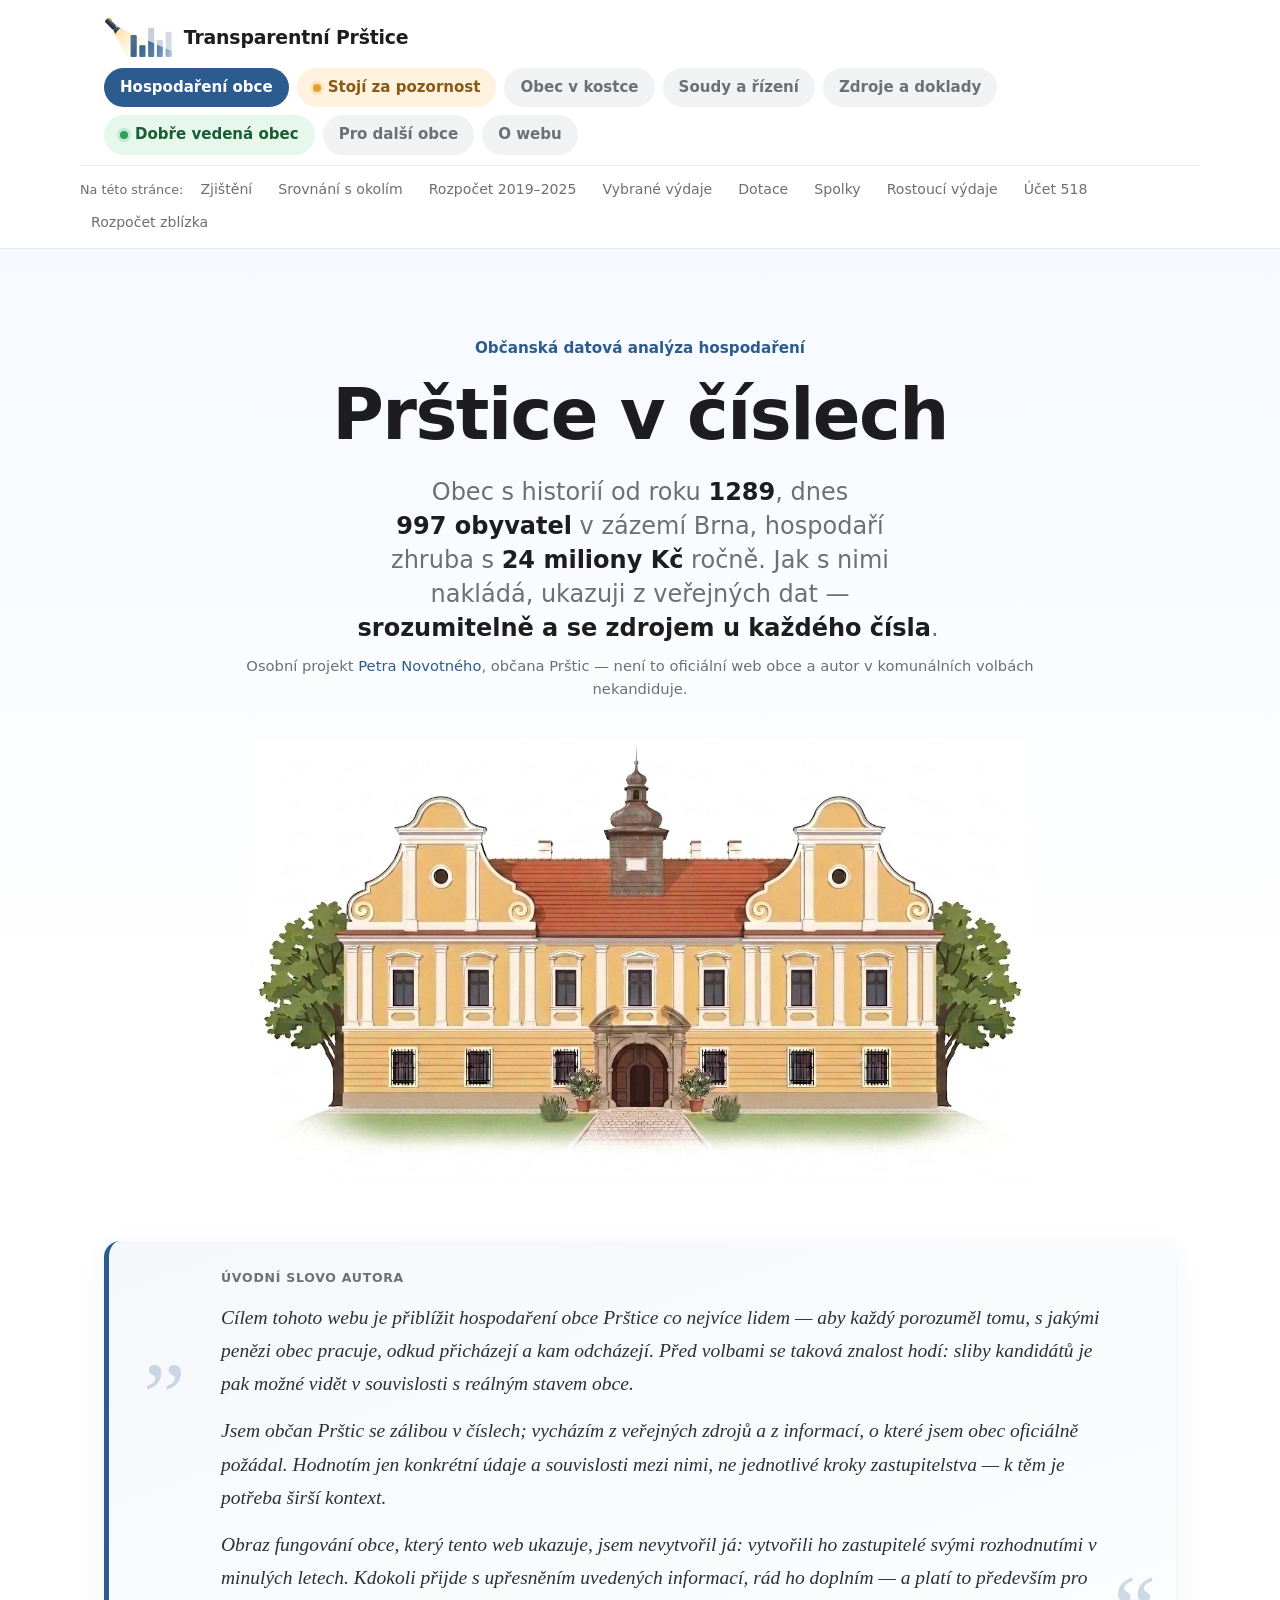
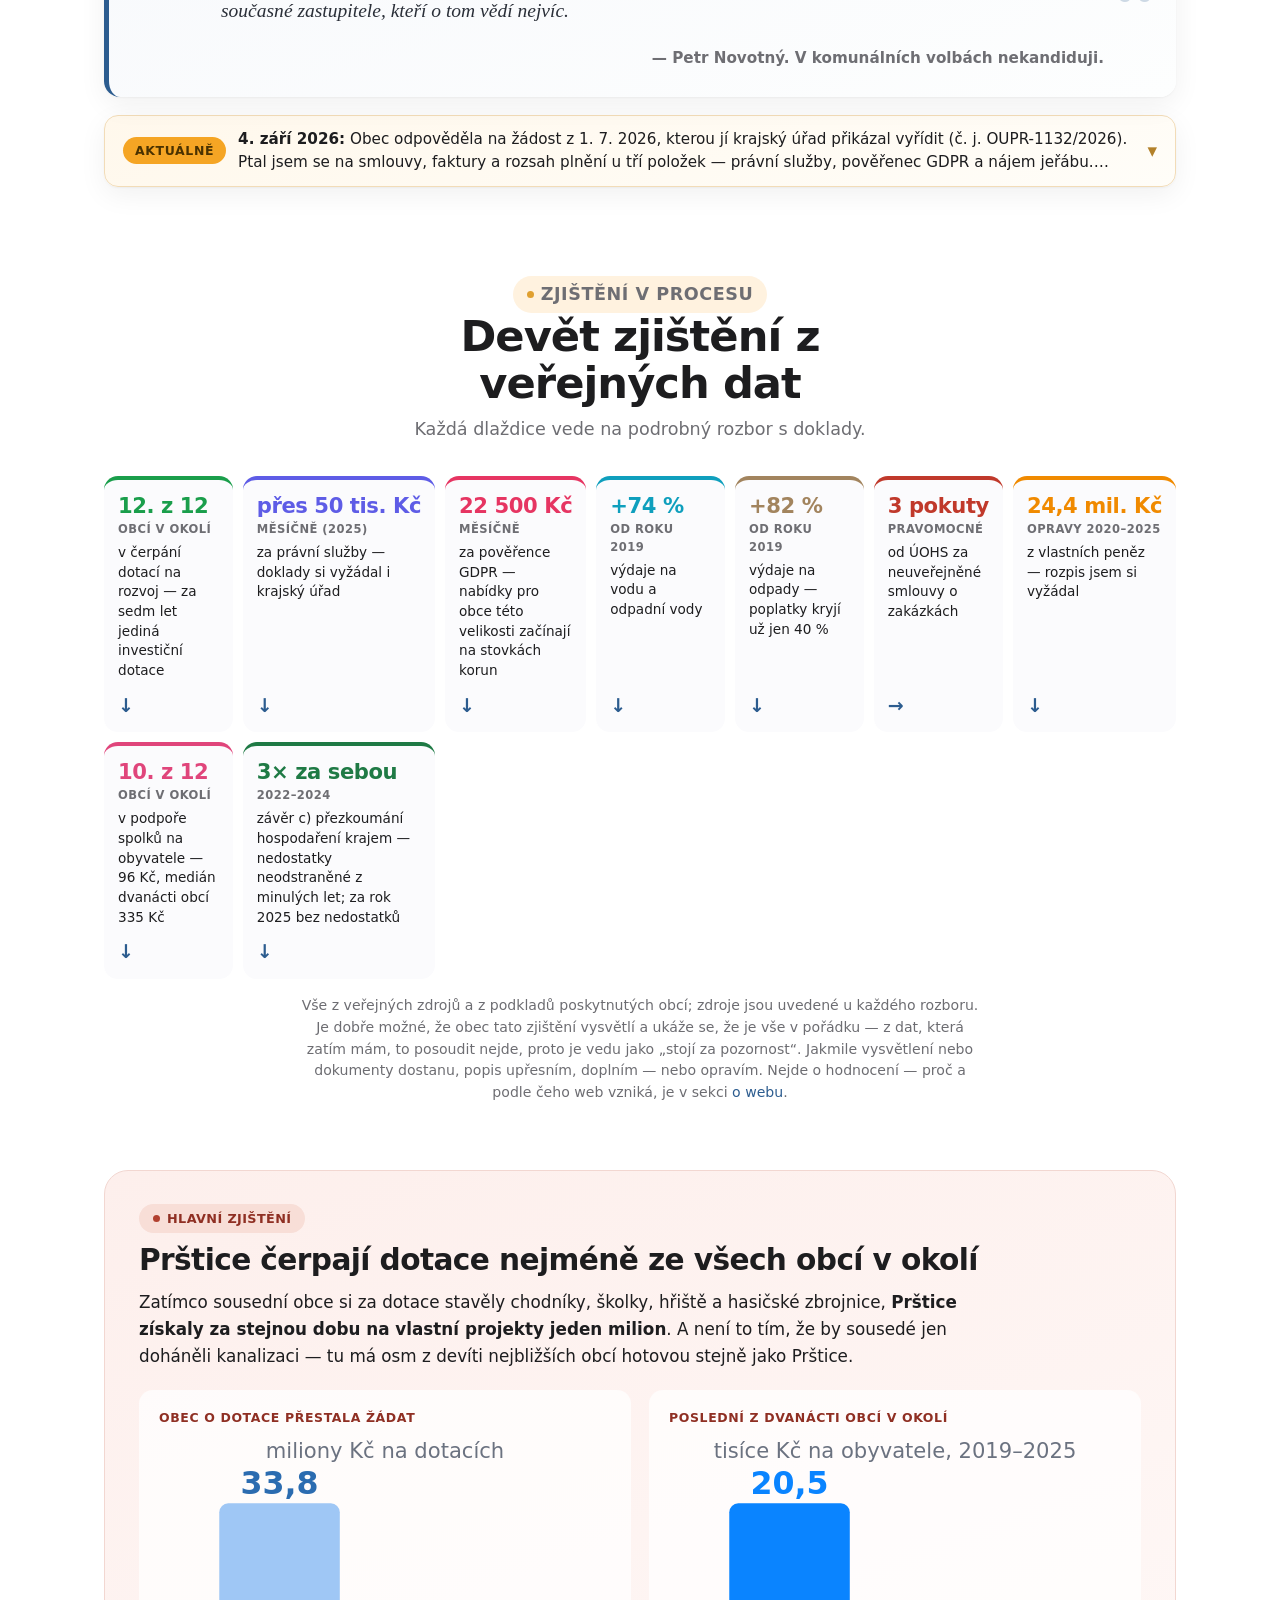
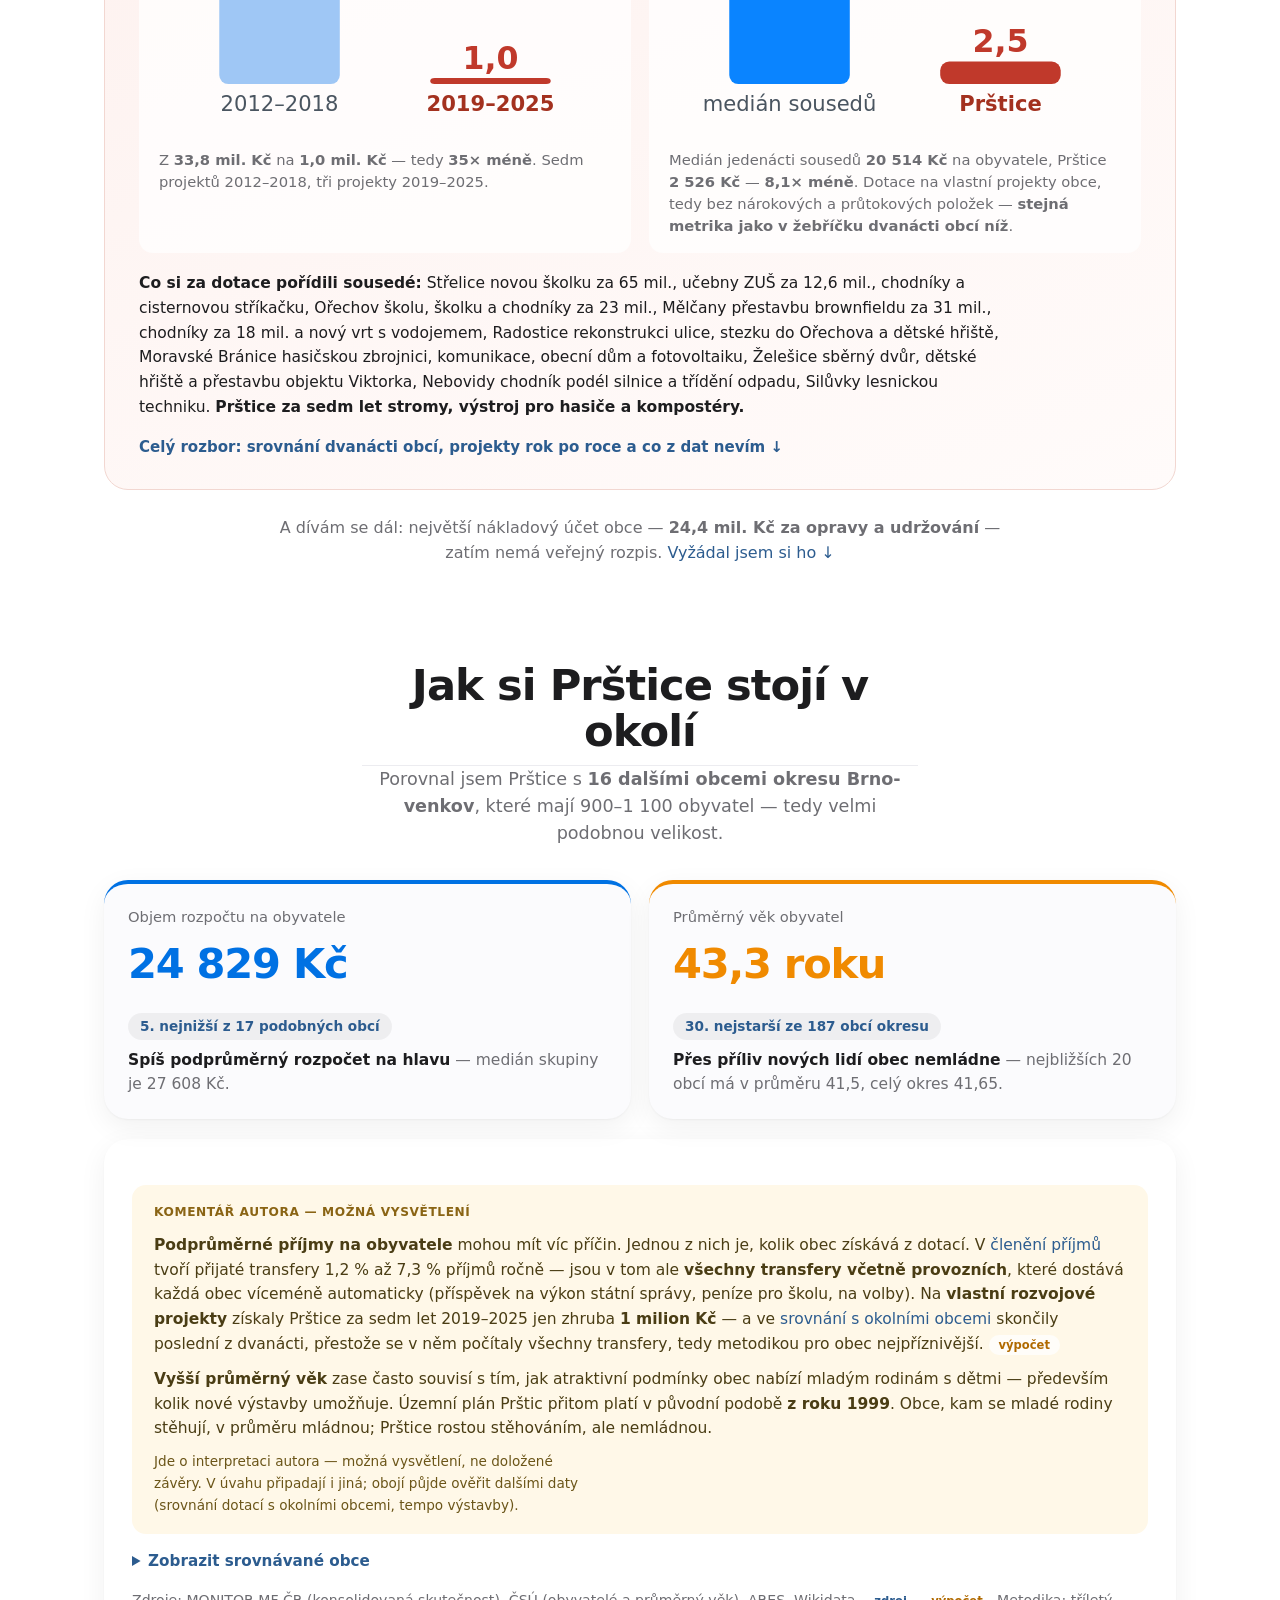
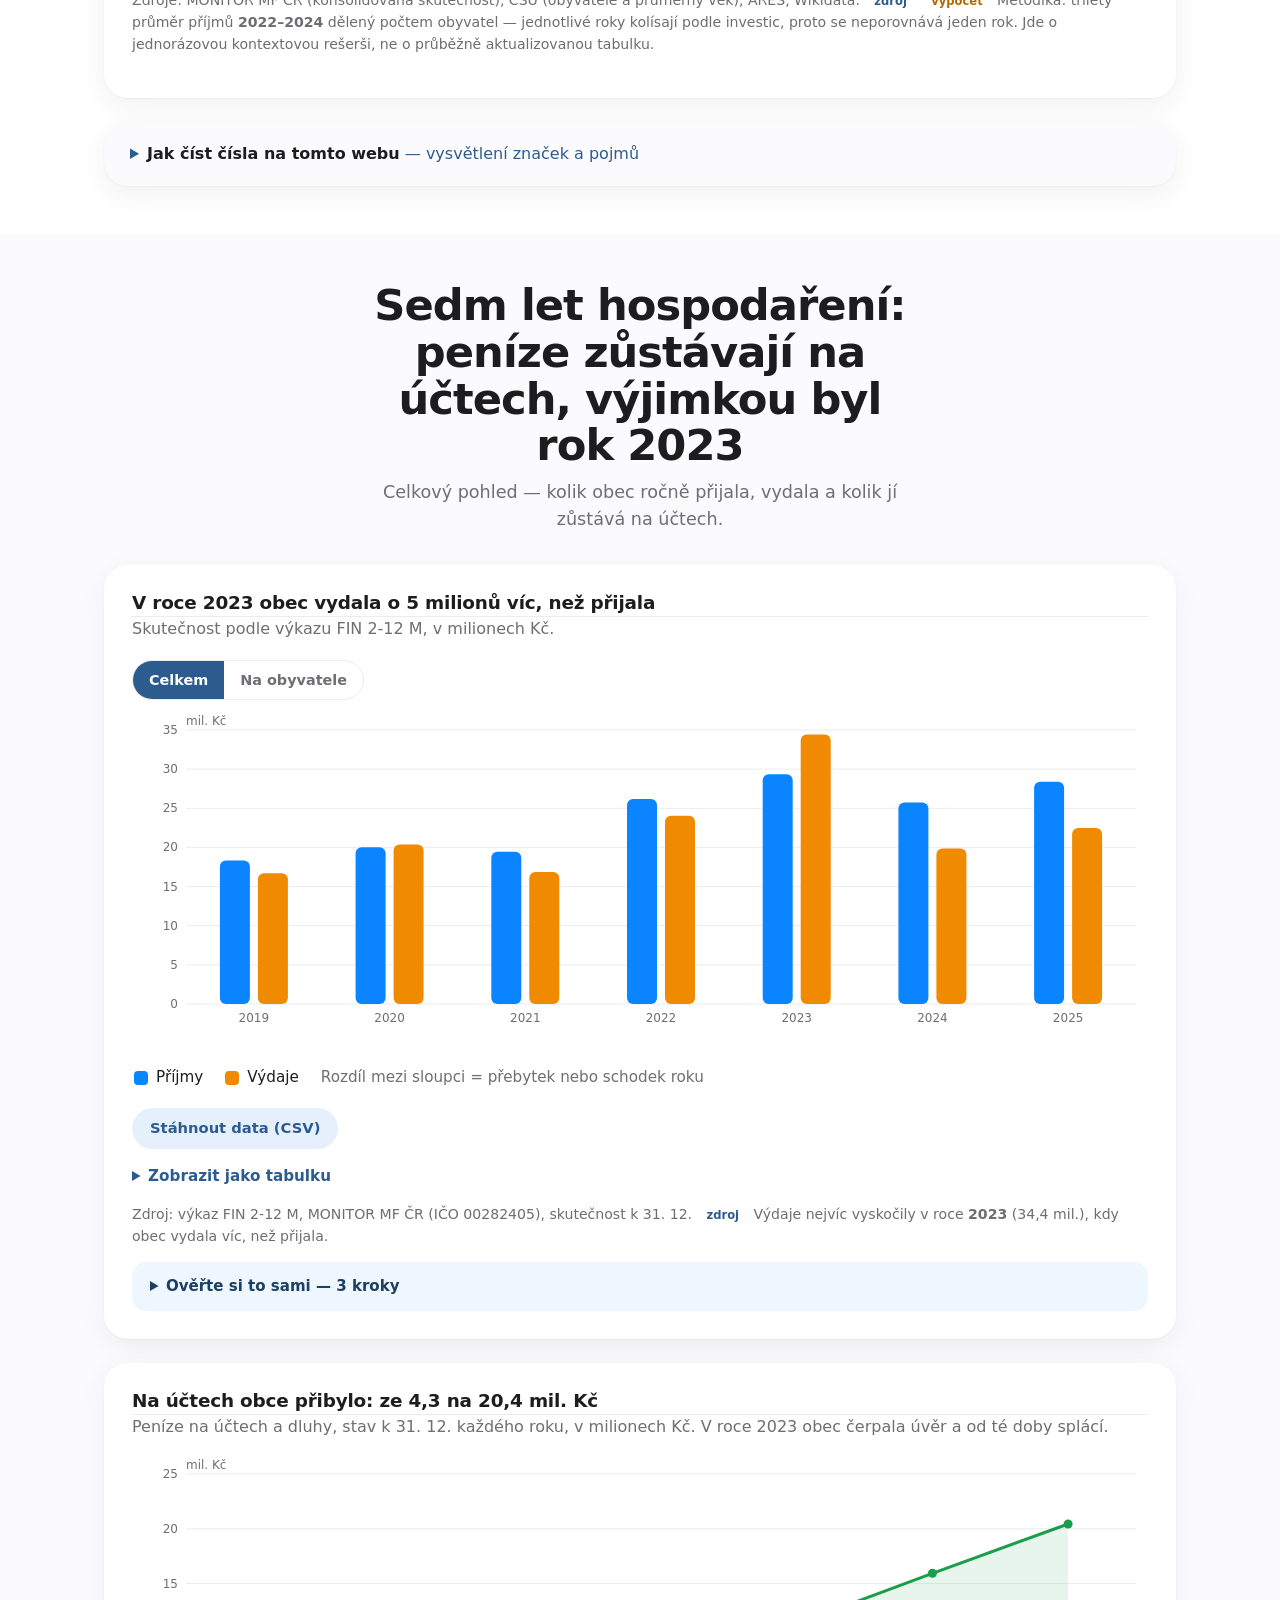
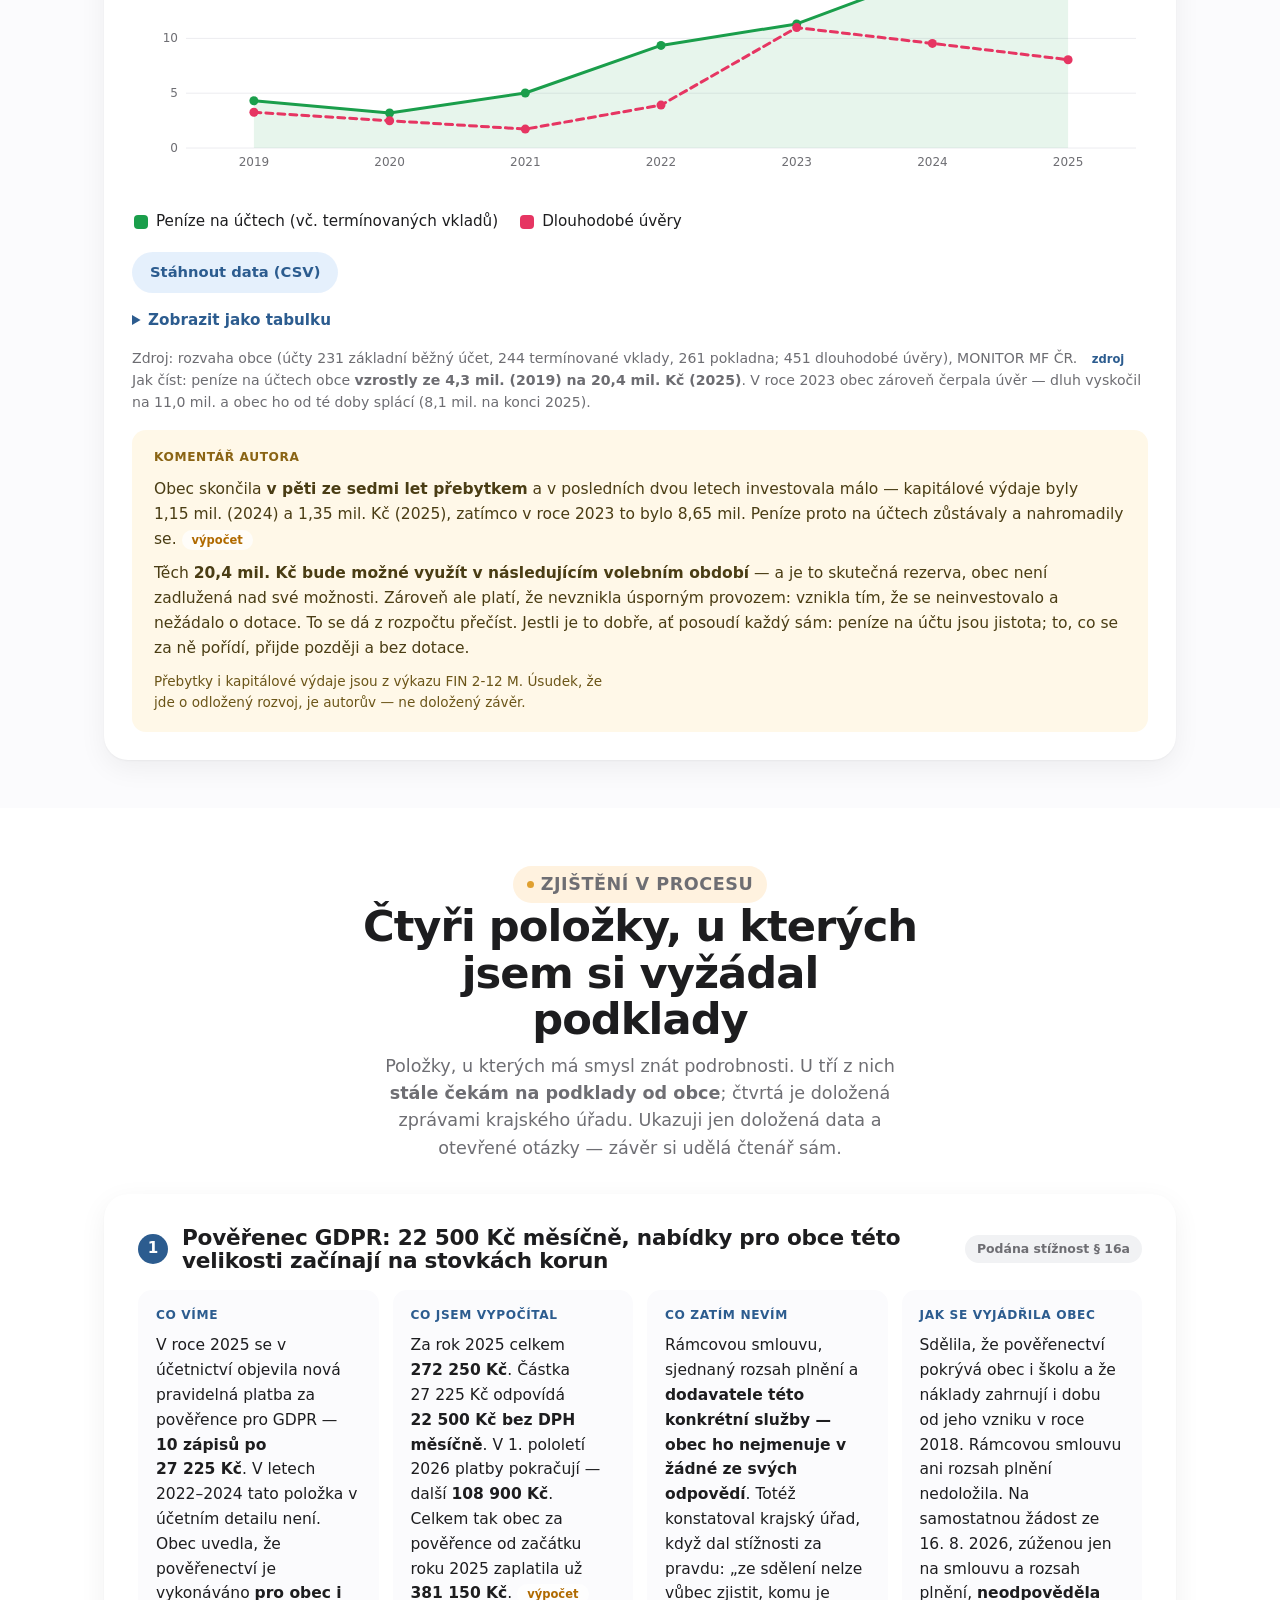
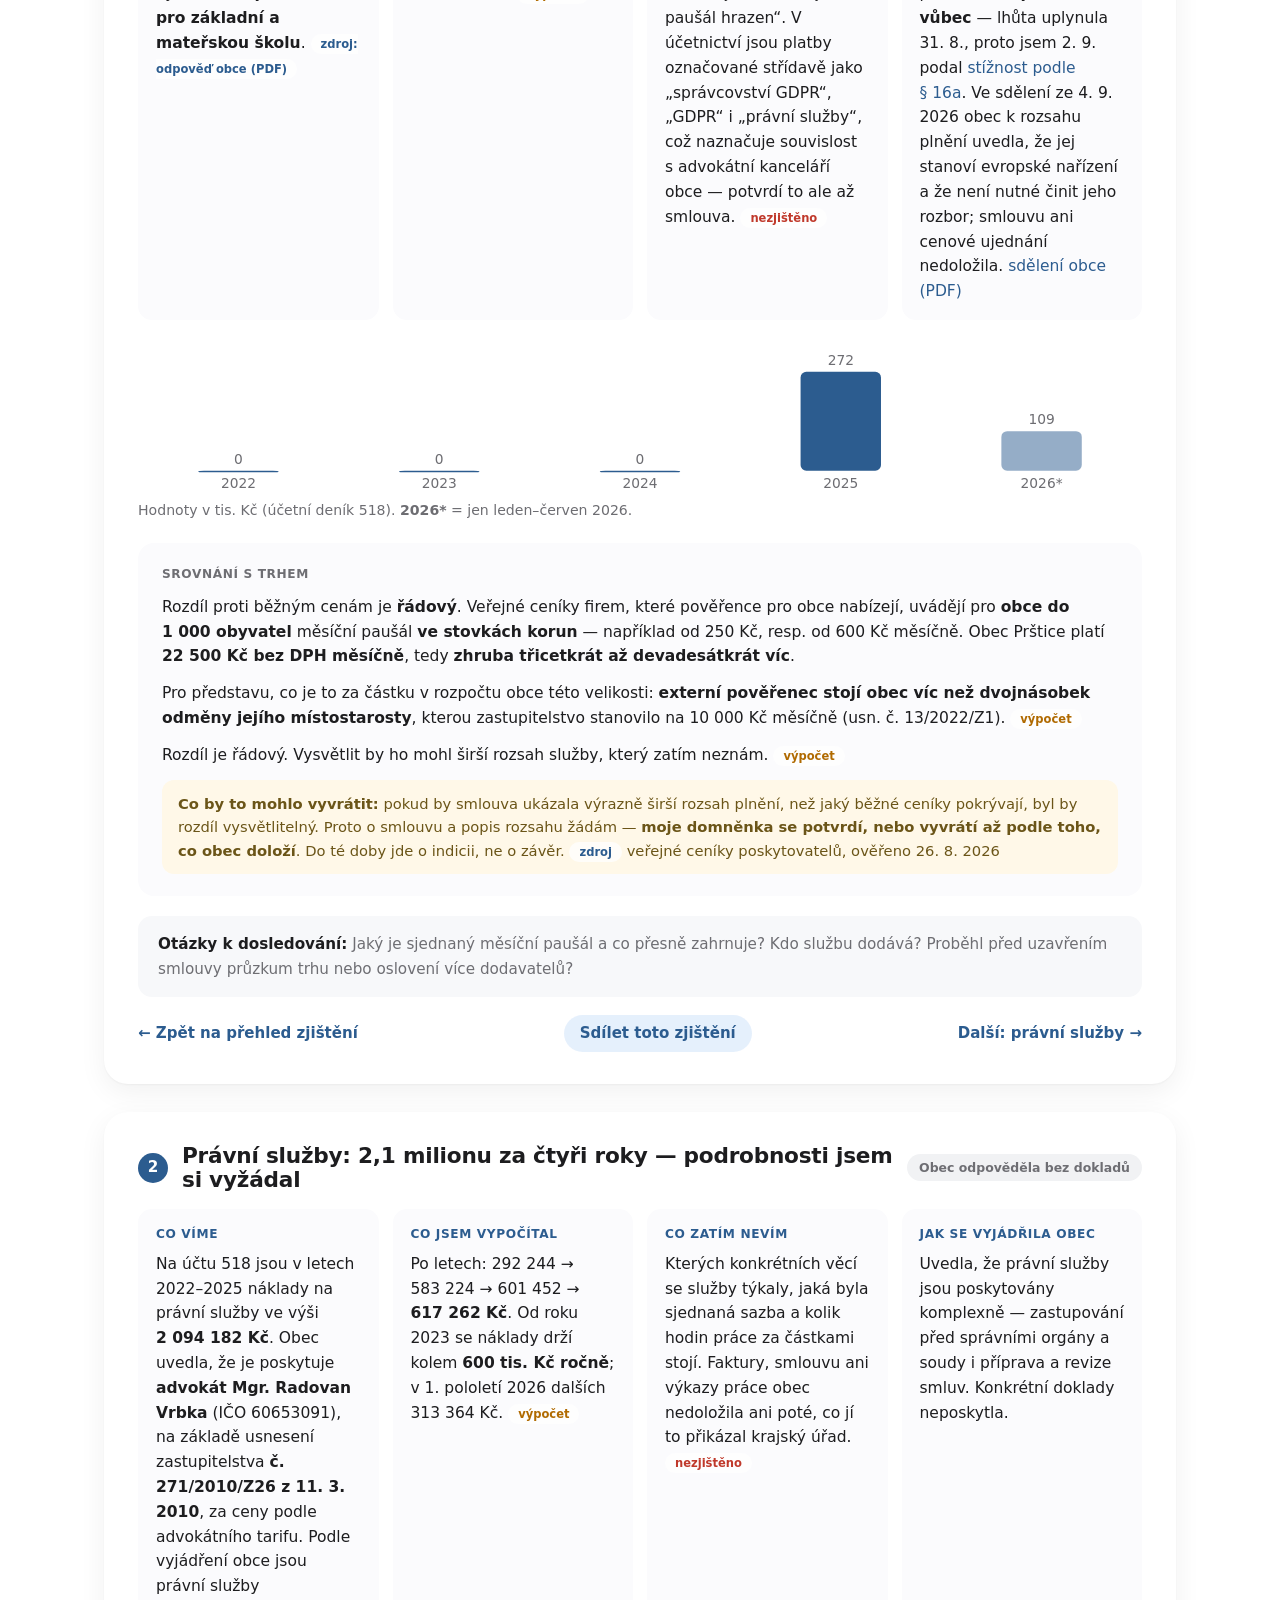
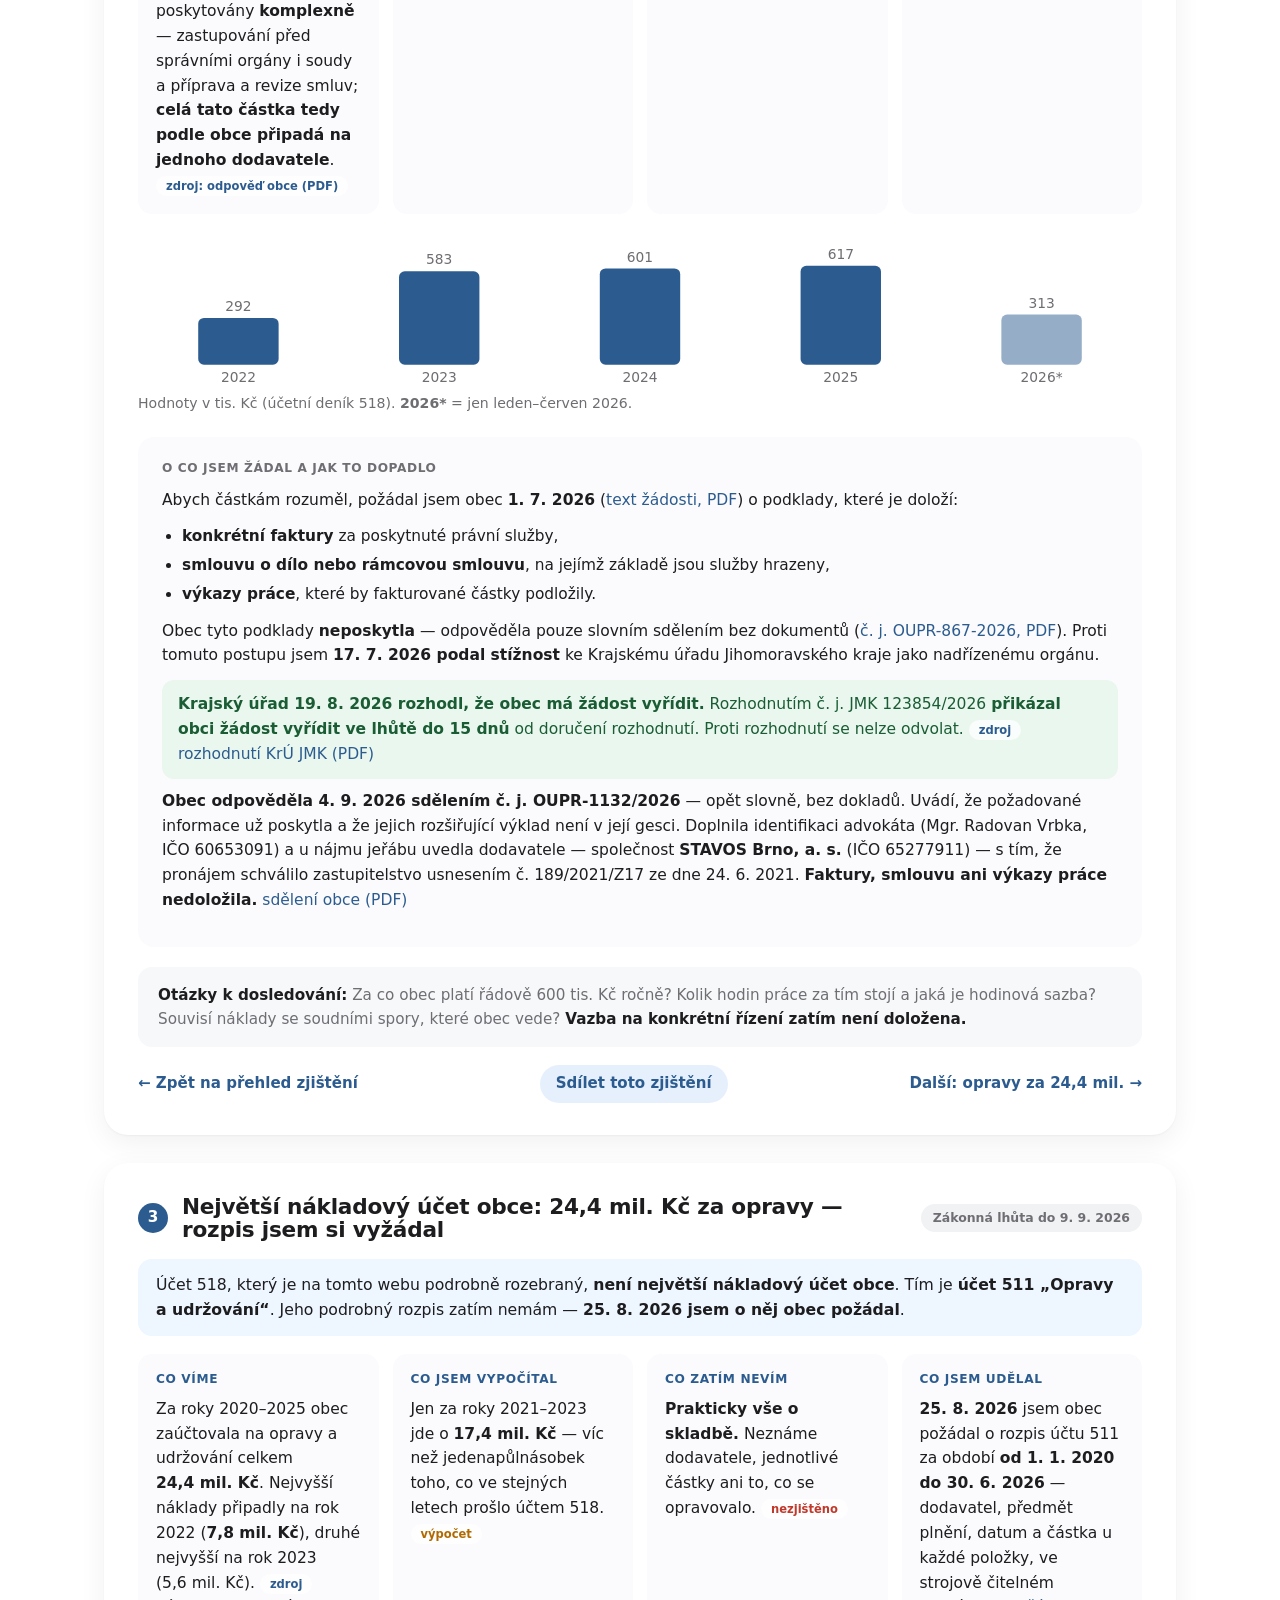
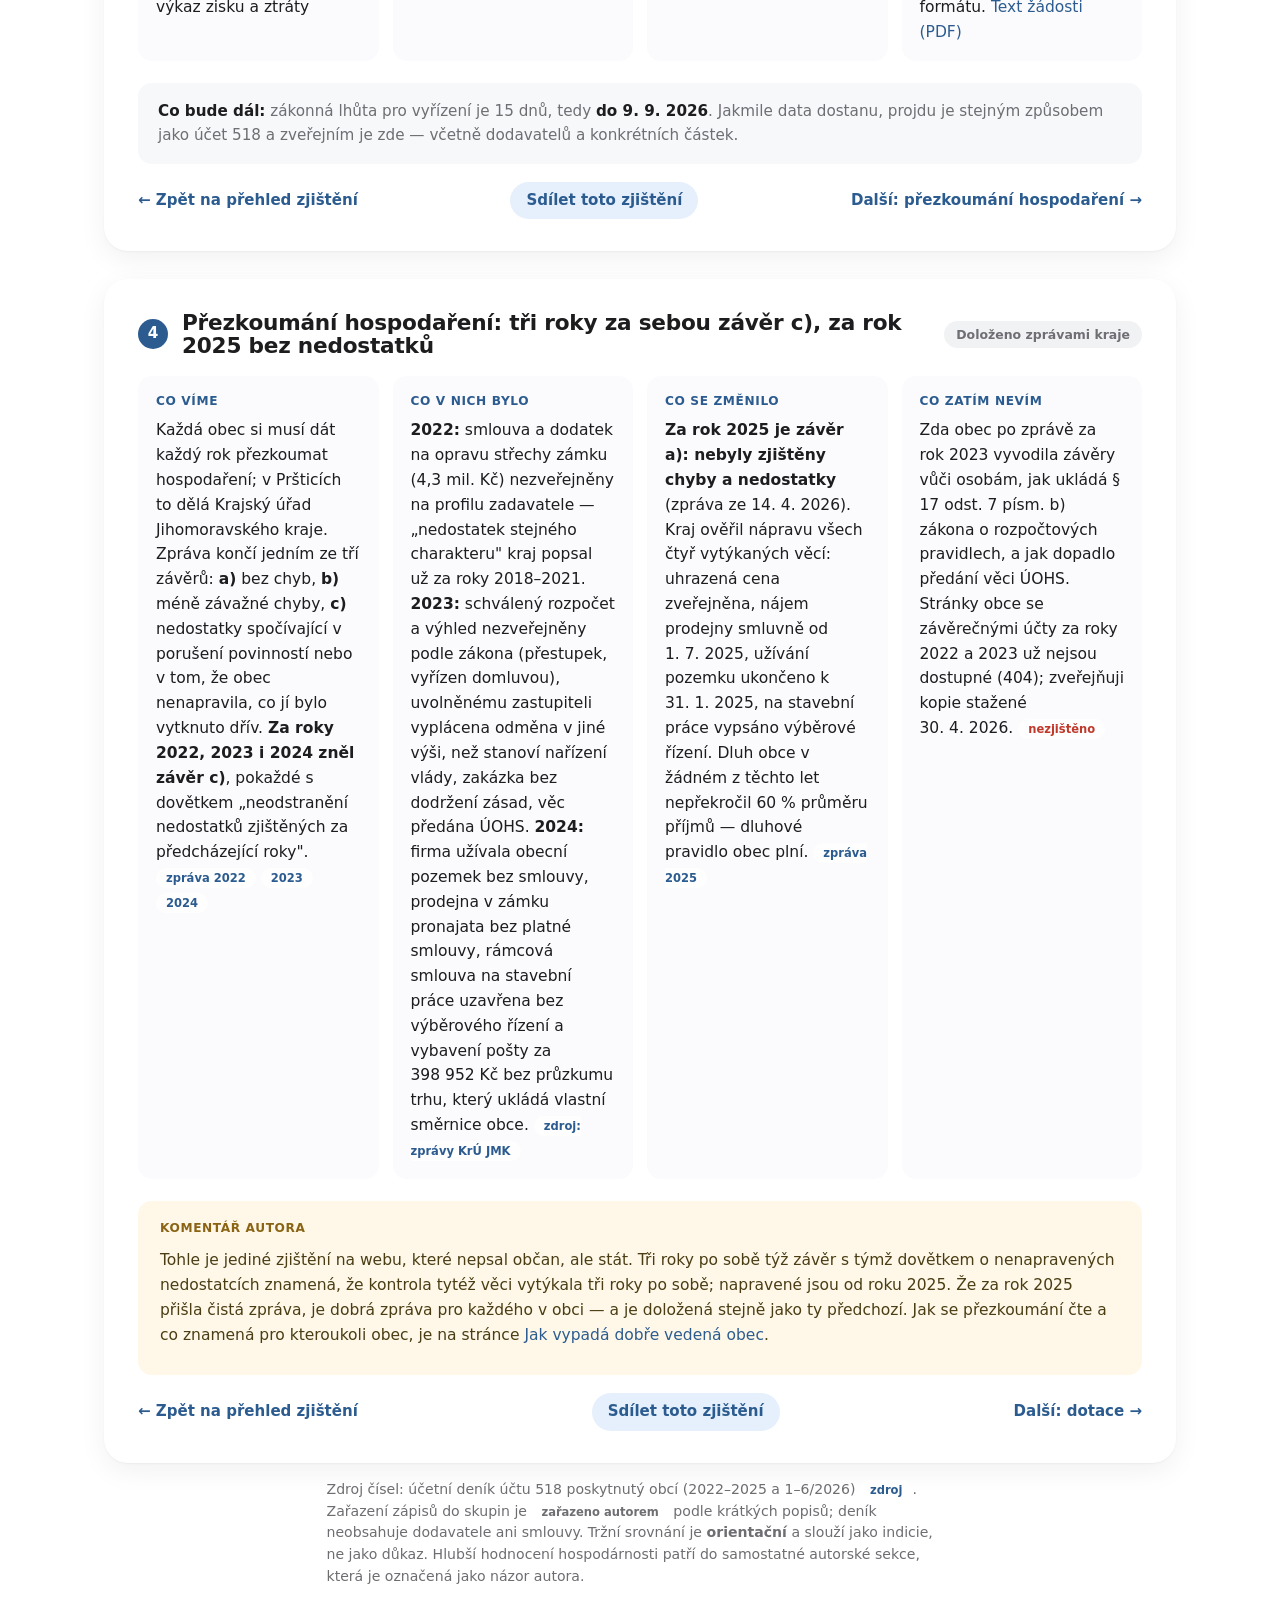
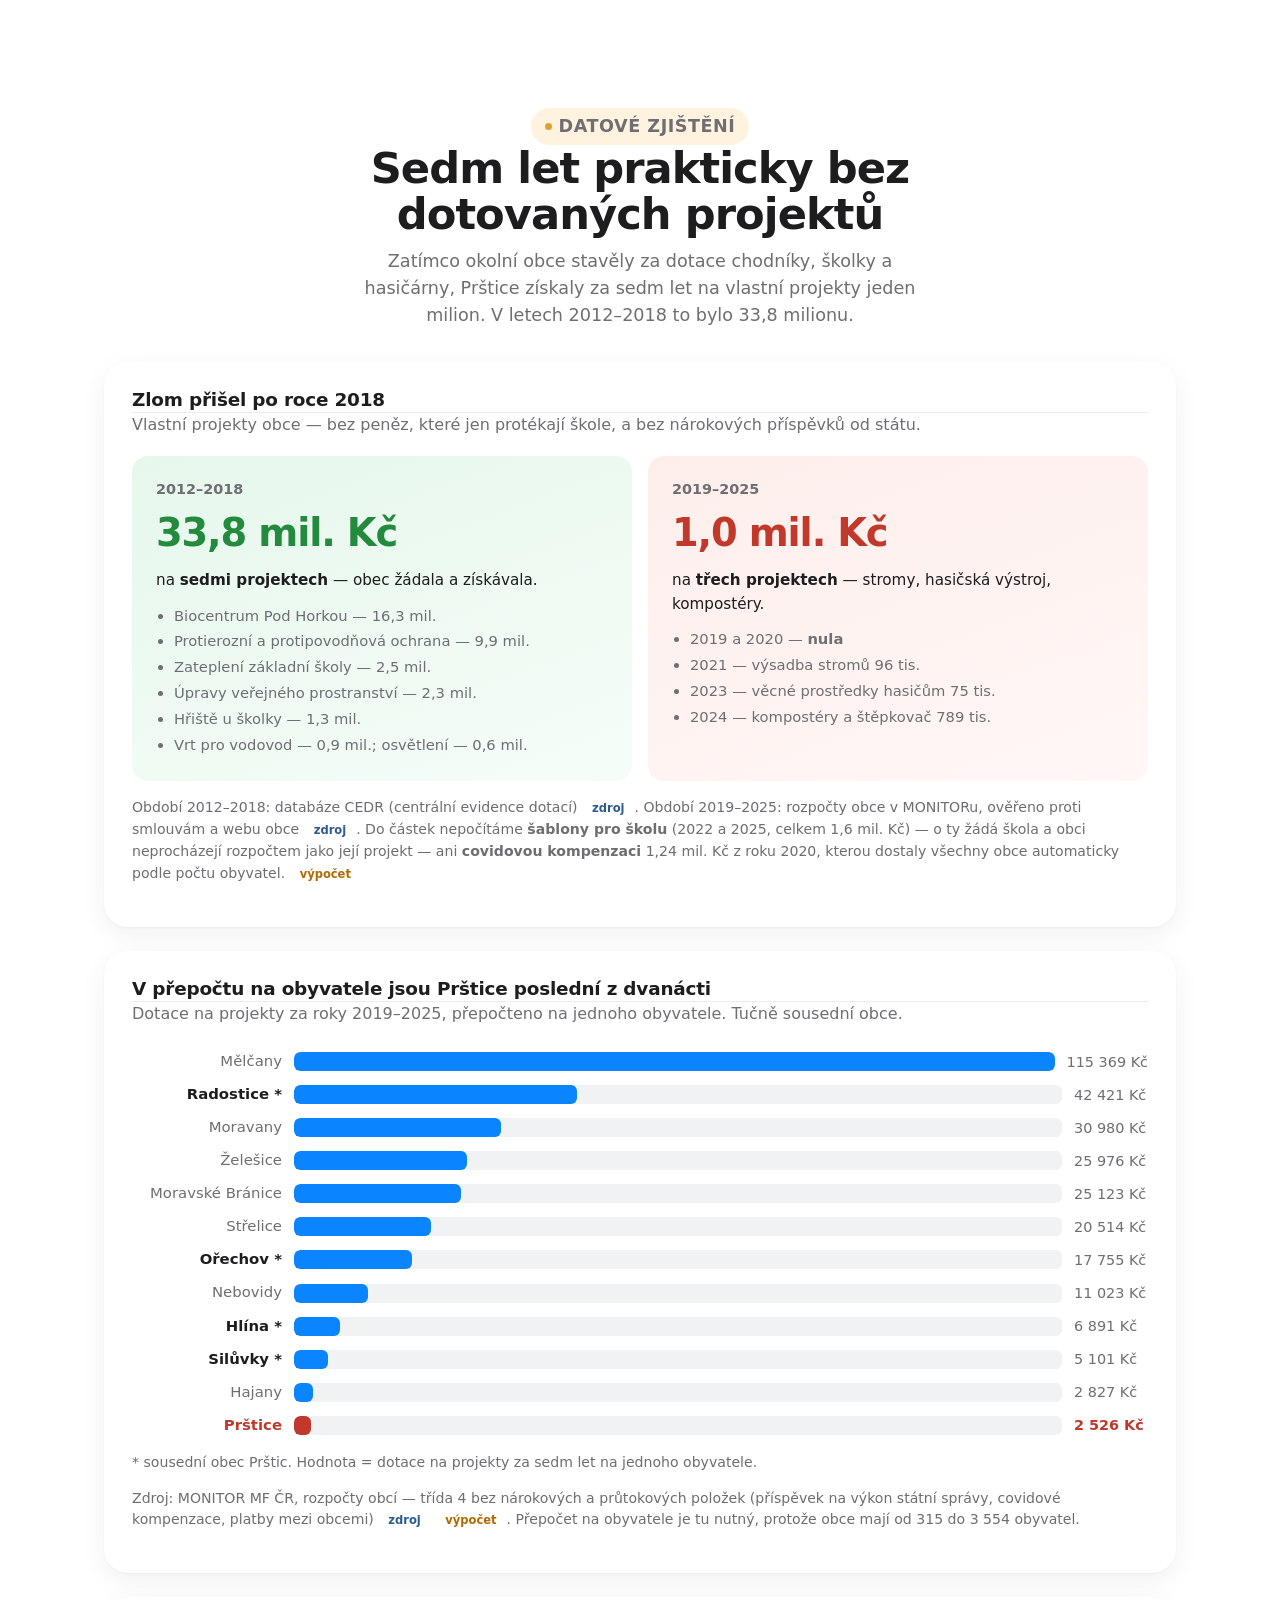
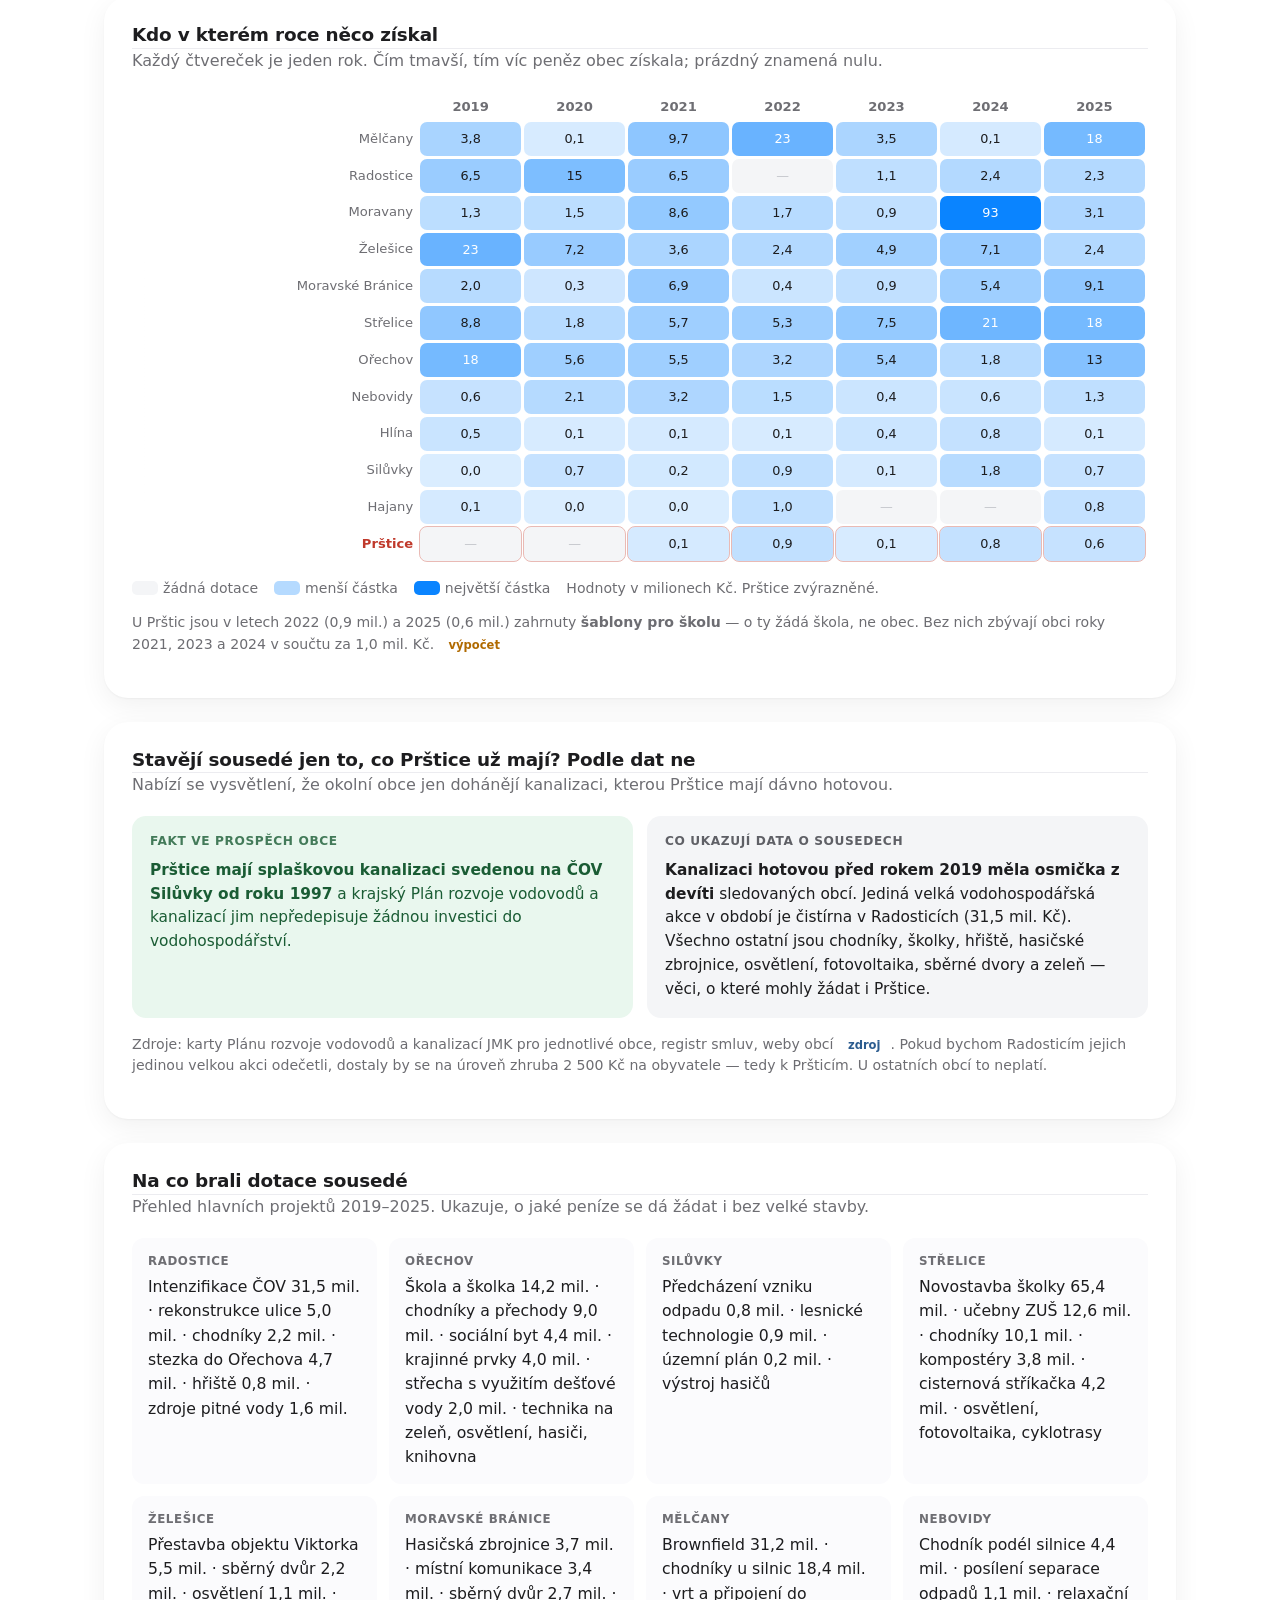
==== commit 33bcab95: "Finální kontrola před spuštěním: opravy nálezů, stránka 404, věrný náhled Obsah: - soudní řízení: 11" ====
--- a/web/index.html
+++ b/web/index.html
@@ -85,7 +85,7 @@
   </div></div>
 
   <!-- ÚVODNÍ BILANCE -->
-  <div class="wide"><!--aktuality-start--><details class="aktuality"><summary><span class="aznak">Aktuálně</span><span class="ateaser"><b>2. září 2026:</b> Podal jsem stížnost podle § 16a odst. 1 písm. b) zákona o svobodném přístupu k informacím: na žádost ze 16. 8. 2026 o smlouvu s pověřencem GDPR a rozsah jeho plnění obec do konce zákonné lhůty 31. 8. neodpověděla vůbec — informace neposkytla, rozhodnutí o odmítnutí nevydala ani lhůtu neprodloužila. Obec má nyní 7 dnů na to, aby žádosti sama vyhověla, jinak musí stížnost se spisem předložit krajskému úřadu.</span><span class="acaret">▾</span></summary><ul><li><span class="ad">2. září 2026</span><span class="at">Podal jsem stížnost podle § 16a odst. 1 písm. b) zákona o svobodném přístupu k informacím: na žádost ze 16. 8. 2026 o smlouvu s pověřencem GDPR a rozsah jeho plnění obec do konce zákonné lhůty 31. 8. neodpověděla vůbec — informace neposkytla, rozhodnutí o odmítnutí nevydala ani lhůtu neprodloužila. Obec má nyní 7 dnů na to, aby žádosti sama vyhověla, jinak musí stížnost se spisem předložit krajskému úřadu. <a href="jak-to-vime.html#dokumenty">více →</a></span></li><li><span class="ad">2. září 2026</span><span class="at">Doplněna sekce o MAS Bobrava: na území třinácti obcí rozdělila 65,2 mil. Kč na 112 projektů, chodníky s 95% dotací. Zařazení obce do území je podle metodiky ministerstva bez finančních závazků. K opravě vozovek schválené 27. 8. je doplněn celostátní dotační titul, z něhož čerpali sousedé. <a href="index.html#mas-cisla">více →</a></span></li><li><span class="ad">1. září 2026</span><span class="at">Podal jsem stížnost podle § 16a odst. 1 písm. c) zákona o svobodném přístupu k informacím. Obec téhož dne poskytla k soudním řízením jen dvanáct spisových značek a souhrnný výčet protistran; předmět jednotlivých řízení, výsledky, náklady ani kopie rozhodnutí nedodala a o této části žádosti nevydala rozhodnutí o odmítnutí. Odkaz na www.justice.cz to nenahrazuje — sedmidenní lhůta pro takový postup podle § 6 odst. 1 už uplynula a evidence tam požadované údaje neobsahuje. <a href="jak-to-vime.html#dokumenty">více →</a></span></li><li><span class="ad">1. září 2026</span><span class="at">Obec odpověděla na žádost o přehled soudních řízení (č. j. OUPR-1109/2026): sdělila dvanáct spisových značek a souhrnný výčet čtyř protistran. Data zahájení, předměty řízení, výsledky, náklady ani kopie rozhodnutí neposkytla; u zbytku žádosti nevydala rozhodnutí o odmítnutí. <a href="dokumenty/2026-09-01_odpoved-obce-OUPR-1109-2026.pdf">více →</a></span></li><li><span class="ad">1. září 2026</span><span class="at">V sekci Soudy a řízení je nová tabulka všech dvanácti soudních sporů obce — průběh jsem doplnil z veřejné aplikace infoSoud: čtyři řízení běží, osm je skončeno, celkem 38 nařízených jednání a 15 odvolacích řízení. <a href="rizeni.html#soudni-h">více →</a></span></li><li><span class="ad">31. srpna 2026</span><span class="at">Web prošel kompletní nezávislou prověrkou (technika, čísla, odkazy, mobil) a je připraven. Doplněno měření návštěvnosti bez cookies. <a href="o-webu.html">více →</a></span></li></ul><p class="apata">Úplný přehled všech kroků a dokladů: <a href="jak-to-vime.html">Zdroje a doklady</a>.</p></details><!--aktuality-konec--></div>
+  <div class="wide"><!--aktuality-start--><details class="aktuality"><summary><span class="aznak">Aktuálně</span><span class="ateaser"><b>4. září 2026:</b> Obec odpověděla na žádost z 1. 7. 2026, kterou jí krajský úřad přikázal vyřídit (č. j. OUPR-1132/2026). Ptal jsem se na smlouvy, faktury a rozsah plnění u tří položek — právní služby, pověřenec GDPR a nájem jeřábu. Žádný z těchto dokladů obec nedoložila. Text se ze 70 % shoduje s odpovědí, kterou poslala už 17. 7.; nové jsou tři údaje: IČO advokáta, IČO dodavatele jeřábu a usnesení, kterým zastupitelstvo pronájem jeřábu schválilo. U pověřence GDPR obec dodavatele nejmenuje ani nyní.</span><span class="acaret">▾</span></summary><ul><li><span class="ad">4. září 2026</span><span class="at">Obec odpověděla na žádost z 1. 7. 2026, kterou jí krajský úřad přikázal vyřídit (č. j. OUPR-1132/2026). Ptal jsem se na smlouvy, faktury a rozsah plnění u tří položek — právní služby, pověřenec GDPR a nájem jeřábu. Žádný z těchto dokladů obec nedoložila. Text se ze 70 % shoduje s odpovědí, kterou poslala už 17. 7.; nové jsou tři údaje: IČO advokáta, IČO dodavatele jeřábu a usnesení, kterým zastupitelstvo pronájem jeřábu schválilo. U pověřence GDPR obec dodavatele nejmenuje ani nyní. <a href="dokumenty/2026-09-04_odpoved-obce-OUPR-1132-2026.pdf">více →</a></span></li><li><span class="ad">2. září 2026</span><span class="at">Podal jsem stížnost podle § 16a odst. 1 písm. b) zákona o svobodném přístupu k informacím: na žádost ze 16. 8. 2026 o smlouvu s pověřencem GDPR a rozsah jeho plnění obec do konce zákonné lhůty 31. 8. neodpověděla vůbec — informace neposkytla, rozhodnutí o odmítnutí nevydala ani lhůtu neprodloužila. Obec má nyní 7 dnů na to, aby žádosti sama vyhověla, jinak musí stížnost se spisem předložit krajskému úřadu. <a href="jak-to-vime.html#dokumenty">více →</a></span></li><li><span class="ad">2. září 2026</span><span class="at">Doplněna sekce o MAS Bobrava: na území třinácti obcí rozdělila 65,2 mil. Kč na 112 projektů, chodníky s 95% dotací. Zařazení obce do území je podle metodiky ministerstva bez finančních závazků. K opravě vozovek schválené 27. 8. je doplněn celostátní dotační titul, z něhož čerpali sousedé. <a href="index.html#mas-cisla">více →</a></span></li><li><span class="ad">1. září 2026</span><span class="at">Podal jsem stížnost podle § 16a odst. 1 písm. c) zákona o svobodném přístupu k informacím. Obec téhož dne poskytla k soudním řízením jen dvanáct spisových značek a souhrnný výčet protistran; předmět jednotlivých řízení, výsledky, náklady ani kopie rozhodnutí nedodala a o této části žádosti nevydala rozhodnutí o odmítnutí. Odkaz na www.justice.cz to nenahrazuje — sedmidenní lhůta pro takový postup podle § 6 odst. 1 už uplynula a evidence tam požadované údaje neobsahuje. <a href="jak-to-vime.html#dokumenty">více →</a></span></li><li><span class="ad">1. září 2026</span><span class="at">Obec odpověděla na žádost o přehled soudních řízení (č. j. OUPR-1109/2026): sdělila dvanáct spisových značek a souhrnný výčet čtyř protistran. Data zahájení, předměty řízení, výsledky, náklady ani kopie rozhodnutí neposkytla; u zbytku žádosti nevydala rozhodnutí o odmítnutí. <a href="dokumenty/2026-09-01_odpoved-obce-OUPR-1109-2026.pdf">více →</a></span></li><li><span class="ad">1. září 2026</span><span class="at">V sekci Soudy a řízení je nová tabulka všech dvanácti soudních sporů obce — průběh jsem doplnil z veřejné aplikace infoSoud: čtyři řízení běží, osm je skončeno, celkem 38 nařízených jednání a 15 odvolacích řízení. <a href="rizeni.html#soudni-h">více →</a></span></li></ul><p class="apata">Úplný přehled všech kroků a dokladů: <a href="jak-to-vime.html">Zdroje a doklady</a>.</p></details><!--aktuality-konec--></div>
 
   <section id="souhrn" class="wide reveal">
     <div class="sec-head" id="zjisteni-prehled">
@@ -101,29 +101,29 @@
       <li><a href="#t-odpady" style="--zb:#a2845e"><span class="cif">+82&nbsp;%</span><small>od roku 2019</small><span class="tx">výdaje na odpady — poplatky kryjí už jen 40&nbsp;%</span><span class="sip">↓</span></a></li>
       <li><a href="rizeni.html" style="--zb:#c0392b"><span class="cif">3 pokuty</span><small>pravomocné</small><span class="tx">od ÚOHS za neuveřejněné smlouvy o zakázkách</span><span class="sip">→</span></a></li>
       <li><a href="#p-511" style="--zb:#f08a00"><span class="cif">24,4&nbsp;mil. Kč</span><small>opravy 2020–2025</small><span class="tx">z vlastních peněz — rozpis jsem si vyžádal</span><span class="sip">↓</span></a></li>
-      <li><a href="#spolky" style="--zb:#e0457b"><span class="cif">10. z 12</span><small>obcí v okolí</small><span class="tx">v podpoře spolků na obyvatele — 96&nbsp;Kč, medián sousedů 335&nbsp;Kč</span><span class="sip">↓</span></a></li>
+      <li><a href="#spolky" style="--zb:#e0457b"><span class="cif">10. z 12</span><small>obcí v okolí</small><span class="tx">v podpoře spolků na obyvatele — 96&nbsp;Kč, medián dvanácti obcí 335&nbsp;Kč</span><span class="sip">↓</span></a></li>
       <li><a href="#p-prezkum" style="--zb:#1f7a45"><span class="cif">3× za sebou</span><small>2022–2024</small><span class="tx">závěr c) přezkoumání hospodaření krajem — nedostatky neodstraněné z minulých let; za rok 2025 bez nedostatků</span><span class="sip">↓</span></a></li>
     </ul>
-    <p class="src" style="max-width:76ch;margin:16px auto 0;text-align:center">Vše z veřejných zdrojů a z podkladů poskytnutých obcí; zdroje jsou uvedené u každého rozboru. Je dobře možné, že obec tato zjištění vysvětlí a ukáže se, že je vše v pořádku — z dat, která zatím mám, to posoudit nejde, proto je vedu jako „stojí za pozornost“. Jakmile vysvětlení nebo dokumenty dostanu, popis upřesním, doplním — nebo opravím. Nejde o hodnocení — <a href="o-webu.html">o webu</a>.</p>
+    <p class="src" style="max-width:76ch;margin:16px auto 0;text-align:center">Vše z veřejných zdrojů a z podkladů poskytnutých obcí; zdroje jsou uvedené u každého rozboru. Je dobře možné, že obec tato zjištění vysvětlí a ukáže se, že je vše v pořádku — z dat, která zatím mám, to posoudit nejde, proto je vedu jako „stojí za pozornost“. Jakmile vysvětlení nebo dokumenty dostanu, popis upřesním, doplním — nebo opravím. Nejde o hodnocení — proč a podle čeho web vzniká, je v sekci <a href="o-webu.html">o webu</a>.</p>
   </section>
 
   <!-- MAPA ZJIŠTĚNÍ -->
   <section id="hlavni-zjisteni" class="wide reveal">
     <h2 class="sr-only">Hlavní zjištění: dotace</h2>
-    <a class="zjbanner" href="#dotace">
+    <a class="zjbanner" href="#dotace" aria-label="Hlavní zjištění: Prštice čerpají dotace nejméně ze všech obcí v okolí — přejít na podrobný rozbor">
       <p class="odznak">Hlavní zjištění</p>
-      <h2>Prštice jako jediná obec v okolí dotace téměř nečerpají</h2>
+      <h2>Prštice čerpají dotace nejméně ze všech obcí v okolí</h2>
       <p class="lead">Zatímco sousední obce si za dotace stavěly chodníky, školky, hřiště a hasičské zbrojnice, <strong>Prštice získaly za stejnou dobu na vlastní projekty jeden milion</strong>. A není to tím, že by sousedé jen doháněli kanalizaci — tu má osm z devíti nejbližších obcí hotovou stejně jako Prštice.</p>
       <div class="zbcisla infog">
         <div>
           <p class="ignad">Obec o dotace přestala žádat</p>
-          <svg class="ig" viewBox="0 0 300 200" xmlns="http://www.w3.org/2000/svg" role="img" aria-label="Sloupcový graf: v letech 2012–2018 obec získala 33,8 milionu Kč na dotacích, v letech 2019–2025 jen 1,0 milionu — 35krát méně."><text x="150" y="13" text-anchor="middle" font-size="12" fill="#6b7280">miliony Kč na dotacích</text><rect x="40" y="44" width="80" height="120" rx="6" fill="#1a9e4b"/><text x="80" y="38" text-anchor="middle" font-size="21" font-weight="800" fill="#1a9e4b">33,8</text><rect x="180" y="160" width="80" height="4" rx="3" fill="#c0392b"/><text x="220" y="154" text-anchor="middle" font-size="21" font-weight="800" fill="#c0392b">1,0</text><text x="80" y="182" text-anchor="middle" font-size="12" fill="#4a5560">2012–2018</text><text x="220" y="182" text-anchor="middle" font-size="12" font-weight="700" fill="#a3311f">2019–2025</text></svg>
+          <svg class="ig" viewBox="0 0 300 200" xmlns="http://www.w3.org/2000/svg" role="img" aria-label="Sloupcový graf: v letech 2012–2018 obec získala 33,8 milionu Kč na dotacích, v letech 2019–2025 jen 1,0 milionu — 35krát méně."><text x="150" y="14" text-anchor="middle" font-size="14" fill="#6b7280">miliony Kč na dotacích</text><rect x="40" y="44" width="80" height="120" rx="6" fill="#9fc7f5"/><text x="80" y="38" text-anchor="middle" font-size="21" font-weight="800" fill="#2b6cb0">33,8</text><rect x="180" y="160" width="80" height="4" rx="3" fill="#c0392b"/><text x="220" y="154" text-anchor="middle" font-size="21" font-weight="800" fill="#c0392b">1,0</text><text x="80" y="182" text-anchor="middle" font-size="14" fill="#4a5560">2012–2018</text><text x="220" y="182" text-anchor="middle" font-size="14" font-weight="700" fill="#a3311f">2019–2025</text></svg>
           <p class="k">Z <b>33,8&nbsp;mil.&nbsp;Kč</b> na <b>1,0&nbsp;mil.&nbsp;Kč</b> — tedy <b>35× méně</b>. Sedm projektů 2012–2018, tři projekty 2019–2025.</p>
         </div>
         <div>
           <p class="ignad">Poslední z dvanácti obcí v okolí</p>
-          <svg class="ig" viewBox="0 0 300 200" xmlns="http://www.w3.org/2000/svg" role="img" aria-label="Sloupcový graf: medián jedenácti okolních obcí je 28 627 Kč na obyvatele, Prštice 5 858 Kč — 4,9krát méně."><text x="150" y="13" text-anchor="middle" font-size="12" fill="#6b7280">tisíce Kč na obyvatele, 2019–2025</text><rect x="40" y="44" width="80" height="120" rx="6" fill="#0a84ff"/><text x="80" y="38" text-anchor="middle" font-size="21" font-weight="800" fill="#0a84ff">28</text><rect x="180" y="139" width="80" height="25" rx="6" fill="#c0392b"/><text x="220" y="133" text-anchor="middle" font-size="21" font-weight="800" fill="#c0392b">5</text><text x="80" y="182" text-anchor="middle" font-size="12" fill="#4a5560">medián sousedů</text><text x="220" y="182" text-anchor="middle" font-size="12" font-weight="700" fill="#a3311f">Prštice</text></svg>
-          <p class="k">Medián jedenácti sousedů <b>28 627&nbsp;Kč</b> na obyvatele, Prštice <b>5 858&nbsp;Kč</b> — <b>4,9× méně</b>. Všechny přijaté transfery 2019–2025 dle MONITORu; celý žebříček je níž.</p>
+          <svg class="ig" viewBox="0 0 300 200" xmlns="http://www.w3.org/2000/svg" role="img" aria-label="Sloupcový graf: medián jedenácti okolních obcí je 20 514 Kč dotací na vlastní projekty na obyvatele za roky 2019–2025, Prštice 2 526 Kč — 8,1krát méně."><text x="150" y="14" text-anchor="middle" font-size="14" fill="#6b7280">tisíce Kč na obyvatele, 2019–2025</text><rect x="40" y="44" width="80" height="120" rx="6" fill="#0a84ff"/><text x="80" y="38" text-anchor="middle" font-size="21" font-weight="800" fill="#0a84ff">20,5</text><rect x="180" y="149" width="80" height="15" rx="6" fill="#c0392b"/><text x="220" y="143" text-anchor="middle" font-size="21" font-weight="800" fill="#c0392b">2,5</text><text x="80" y="182" text-anchor="middle" font-size="14" fill="#4a5560">medián sousedů</text><text x="220" y="182" text-anchor="middle" font-size="14" font-weight="700" fill="#a3311f">Prštice</text></svg>
+          <p class="k">Medián jedenácti sousedů <b>20 514&nbsp;Kč</b> na obyvatele, Prštice <b>2 526&nbsp;Kč</b> — <b>8,1× méně</b>. Dotace na vlastní projekty obce, tedy bez nárokových a průtokových položek — <b>stejná metrika jako v žebříčku dvanácti obcí níž</b>.</p>
         </div>
       </div>
       <p class="zbpr"><strong>Co si za dotace pořídili sousedé:</strong> Střelice novou školku za 65&nbsp;mil., učebny ZUŠ za 12,6&nbsp;mil., chodníky a cisternovou stříkačku, Ořechov školu, školku a chodníky za 23&nbsp;mil., Mělčany přestavbu brownfieldu za 31&nbsp;mil., chodníky za 18&nbsp;mil. a nový vrt s vodojemem, Radostice rekonstrukci ulice, stezku do Ořechova a dětské hřiště, Moravské Bránice hasičskou zbrojnici, komunikace, obecní dům a fotovoltaiku, Želešice sběrný dvůr, dětské hřiště a přestavbu objektu Viktorka, Nebovidy chodník podél silnice a třídění odpadu, Silůvky lesnickou techniku. <strong>Prštice za sedm let stromy, výstroj pro hasiče a kompostéry.</strong></p>
@@ -255,8 +255,8 @@
       <div class="ctyri">
         <div><p class="lab">Co víme</p><p>V roce 2025 se v účetnictví objevila nová pravidelná platba za pověřence pro GDPR — <b>10 zápisů po 27&nbsp;225&nbsp;Kč</b>. V letech 2022–2024 tato položka v účetním detailu není. Obec uvedla, že pověřenectví je vykonáváno <b>pro obec i pro základní a mateřskou školu</b>. <a class="chip zdroj" href="dokumenty/2026-07-17_odpoved-obce-OUPR-867-2026.pdf">zdroj: odpověď obce (PDF)</a></p></div>
         <div><p class="lab">Co jsem vypočítal</p><p>Za rok 2025 celkem <b>272&nbsp;250&nbsp;Kč</b>. Částka 27&nbsp;225&nbsp;Kč odpovídá <b>22&nbsp;500&nbsp;Kč bez DPH měsíčně</b>. V 1. pololetí 2026 platby pokračují — další <b>108&nbsp;900&nbsp;Kč</b>. Celkem tak obec za pověřence od začátku roku 2025 zaplatila už <b>381&nbsp;150&nbsp;Kč</b>. <span class="chip vypocet">výpočet</span></p></div>
-        <div><p class="lab">Co zatím nevím</p><p>Rámcovou smlouvu, sjednaný rozsah plnění a dodavatele této konkrétní služby. V účetnictví jsou platby označované střídavě jako „GDPR“ i „právní služby“, což naznačuje souvislost s advokátní kanceláří obce — potvrdí to ale až smlouva. <span class="chip nezjisteno">nezjištěno</span></p></div>
-        <div><p class="lab">Jak se vyjádřila obec</p><p>Sdělila, že pověřenectví pokrývá obec i školu a že náklady zahrnují i dobu od jeho vzniku v roce 2018. Rámcovou smlouvu ani rozsah plnění nedoložila. Na samostatnou žádost ze 16.&nbsp;8.&nbsp;2026, zúženou jen na smlouvu a rozsah plnění, <b>neodpověděla vůbec</b> — lhůta uplynula 31.&nbsp;8., proto jsem 2.&nbsp;9. podal <a href="dokumenty/2026-09-02_stiznost-16a-gdpr.pdf">stížnost podle §&nbsp;16a</a>.</p></div>
+        <div><p class="lab">Co zatím nevím</p><p>Rámcovou smlouvu, sjednaný rozsah plnění a <b>dodavatele této konkrétní služby — obec ho nejmenuje v žádné ze svých odpovědí</b>. Totéž konstatoval krajský úřad, když dal stížnosti za pravdu: „ze sdělení nelze vůbec zjistit, komu je paušál hrazen“. V účetnictví jsou platby označované střídavě jako „správcovství GDPR“, „GDPR“ i „právní služby“, což naznačuje souvislost s advokátní kanceláří obce — potvrdí to ale až smlouva. <span class="chip nezjisteno">nezjištěno</span></p></div>
+        <div><p class="lab">Jak se vyjádřila obec</p><p>Sdělila, že pověřenectví pokrývá obec i školu a že náklady zahrnují i dobu od jeho vzniku v roce 2018. Rámcovou smlouvu ani rozsah plnění nedoložila. Na samostatnou žádost ze 16.&nbsp;8.&nbsp;2026, zúženou jen na smlouvu a rozsah plnění, <b>neodpověděla vůbec</b> — lhůta uplynula 31.&nbsp;8., proto jsem 2.&nbsp;9. podal <a href="dokumenty/2026-09-02_stiznost-16a-gdpr.pdf">stížnost podle §&nbsp;16a</a>. Ve sdělení ze 4.&nbsp;9. 2026 obec k rozsahu plnění uvedla, že jej stanoví evropské nařízení a že není nutné činit jeho rozbor; smlouvu ani cenové ujednání nedoložila. <a href="dokumenty/2026-09-04_odpoved-obce-OUPR-1132-2026.pdf">sdělení obce (PDF)</a></p></div>
       </div>
       <div class="graf" data-graf="gdpr"></div>
       <div class="srov">
@@ -272,11 +272,11 @@
 
     <div class="polozka" id="p-pravni">
       <div class="phead"><span class="poradi">2</span><h3>Právní služby: 2,1 milionu za čtyři roky — podrobnosti jsem si vyžádal</h3>
-        <span class="stav">Kraj přikázal obci žádost vyřídit</span></div>
+        <span class="stav">Obec odpověděla bez dokladů</span></div>
       <div class="ctyri">
-        <div><p class="lab">Co víme</p><p>Na účtu 518 jsou v letech 2022–2025 náklady na právní služby ve výši <b style="white-space:nowrap">2&nbsp;094&nbsp;182&nbsp;Kč</b>. Obec uvedla, že je poskytuje <b>advokát Mgr. Radovan Vrbka</b>, na základě usnesení zastupitelstva <b>č. 271/2010/Z26 z 11. 3. 2010</b>, za ceny podle advokátního tarifu. <a class="chip zdroj" href="dokumenty/2026-07-17_odpoved-obce-OUPR-867-2026.pdf">zdroj: odpověď obce (PDF)</a></p></div>
+        <div><p class="lab">Co víme</p><p>Na účtu 518 jsou v letech 2022–2025 náklady na právní služby ve výši <b style="white-space:nowrap">2&nbsp;094&nbsp;182&nbsp;Kč</b>. Obec uvedla, že je poskytuje <b>advokát Mgr. Radovan Vrbka</b> (IČO 60653091), na základě usnesení zastupitelstva <b>č. 271/2010/Z26 z 11. 3. 2010</b>, za ceny podle advokátního tarifu. Podle vyjádření obce jsou právní služby poskytovány <b>komplexně</b> — zastupování před správními orgány i soudy a příprava a revize smluv; <b>celá tato částka tedy podle obce připadá na jednoho dodavatele</b>. <a class="chip zdroj" href="dokumenty/2026-07-17_odpoved-obce-OUPR-867-2026.pdf">zdroj: odpověď obce (PDF)</a></p></div>
         <div><p class="lab">Co jsem vypočítal</p><p>Po letech: 292&nbsp;244 → 583&nbsp;224 → 601&nbsp;452 → <b>617&nbsp;262&nbsp;Kč</b>. Od roku 2023 se náklady drží kolem <b>600&nbsp;tis. Kč ročně</b>; v 1. pololetí 2026 dalších 313&nbsp;364&nbsp;Kč. <span class="chip vypocet">výpočet</span></p></div>
-        <div><p class="lab">Co zatím nevím</p><p>Kterých konkrétních věcí se služby týkaly, jaká byla sjednaná sazba a kolik hodin práce za částkami stojí. <span class="chip nezjisteno">nezjištěno</span></p></div>
+        <div><p class="lab">Co zatím nevím</p><p>Kterých konkrétních věcí se služby týkaly, jaká byla sjednaná sazba a kolik hodin práce za částkami stojí. Faktury, smlouvu ani výkazy práce obec nedoložila ani poté, co jí to přikázal krajský úřad. <span class="chip nezjisteno">nezjištěno</span></p></div>
         <div><p class="lab">Jak se vyjádřila obec</p><p>Uvedla, že právní služby jsou poskytovány komplexně — zastupování před správními orgány a soudy i příprava a revize smluv. Konkrétní doklady neposkytla.</p></div>
       </div>
       <div class="graf" data-graf="pravni"></div>
@@ -290,7 +290,7 @@
         </ul>
         <p>Obec tyto podklady <b>neposkytla</b> — odpověděla pouze slovním sdělením bez dokumentů (<a href="dokumenty/2026-07-17_odpoved-obce-OUPR-867-2026.pdf">č. j. OUPR-867-2026, PDF</a>). Proti tomuto postupu jsem <b>17. 7. 2026 podal stížnost</b> ke Krajskému úřadu Jihomoravského kraje jako nadřízenému orgánu.</p>
         <p class="uspech"><b>Krajský úřad 19. 8. 2026 rozhodl, že obec má žádost vyřídit.</b> Rozhodnutím č. j. JMK 123854/2026 <b>přikázal obci žádost vyřídit ve lhůtě do 15 dnů</b> od doručení rozhodnutí. Proti rozhodnutí se nelze odvolat. <span class="chip zdroj">zdroj</span> <a href="dokumenty/2026-08-19_rozhodnuti-KrU-JMK.pdf">rozhodnutí KrÚ JMK (PDF)</a></p>
-        <p>Podrobnosti k právním službám tedy obec doplní; jakmile je dostanu, zveřejním je zde.</p>
+        <p><b>Obec odpověděla 4.&nbsp;9. 2026 sdělením č. j. OUPR-1132/2026</b> — opět slovně, bez dokladů. Uvádí, že požadované informace už poskytla a že jejich rozšiřující výklad není v její gesci. Doplnila identifikaci advokáta (Mgr. Radovan Vrbka, IČO 60653091) a u nájmu jeřábu uvedla dodavatele — společnost <b>STAVOS Brno, a.&nbsp;s.</b> (IČO 65277911) — s tím, že pronájem schválilo zastupitelstvo usnesením č. 189/2021/Z17 ze dne 24.&nbsp;6.&nbsp;2021. <b>Faktury, smlouvu ani výkazy práce nedoložila.</b> <a href="dokumenty/2026-09-04_odpoved-obce-OUPR-1132-2026.pdf">sdělení obce (PDF)</a></p>
       </div>
       <p class="otazky"><b>Otázky k dosledování:</b> Za co obec platí řádově 600&nbsp;tis. Kč ročně? Kolik hodin práce za tím stojí a jaká je hodinová sazba? Souvisí náklady se soudními spory, které obec vede? <b>Vazba na konkrétní řízení zatím není doložena.</b></p>
       <p class="zjnav"><a href="#zjisteni-prehled">← Zpět na přehled zjištění</a><button class="sdilet" type="button" data-kotva="p-pravni" data-popis="Právní služby: 2,1 milionu za čtyři roky">Sdílet toto zjištění</button><a href="#p-511">Další: opravy za 24,4&nbsp;mil. →</a></p>
@@ -405,9 +405,12 @@
         <div class="tile t-pink"><p class="k">Prštice z LEADERu</p><p class="v">0 <small>Kč</small></p><p class="c">Databáze Národní sítě MAS ČR: <b>„Neevidujeme příslušnost obce k MAS"</b>. Prštice nebyly v žádné MAS ani v období 2014–2020.</p></div>
       </div>
       <figure class="mapamas">
-        <img src="obrazky/mapa-mas-bobrava.svg" width="900" height="760" loading="lazy"
-             alt="Mapa území MAS Bobrava: třináct obcí obarvených podle výše získaných dotací, uprostřed Prštice vyznačené přerušovanou čarou jako obec mimo území, s nulovou částkou.">
-        <figcaption>Území MAS Bobrava — sytost barvy odpovídá výši dotací, které obec z MAS získala. <b>Prštice leží uprostřed území</b> a nepatří do něj. Vlastní mapa z otevřených dat OpenStreetMap (hranice obcí) a z mapy podpořených projektů MAS Bobrava (částky). <span class="chip zdroj">zdroj</span> <span class="chip vypocet">výpočet</span></figcaption>
+        <picture>
+          <source media="(max-width:640px)" srcset="obrazky/mapa-mas-bobrava-mobil.svg">
+          <img src="obrazky/mapa-mas-bobrava.svg" width="900" height="760" loading="lazy"
+               alt="Mapa území MAS Bobrava: třináct obcí obarvených podle výše získaných dotací, uprostřed Prštice vyznačené přerušovanou čarou jako obec, která není členem MAS, s nulovou částkou.">
+        </picture>
+        <figcaption>Území MAS Bobrava — sytost barvy odpovídá výši dotací, které obec z MAS získala. <b>Prštice leží uprostřed tohoto území, ale do MAS Bobrava nepatří</b> — nejsou členem spolku ani nejsou zahrnuté do území, na kterém MAS rozděluje dotace. Na malém displeji se zobrazí zjednodušená mapa bez popisků obcí; jejich názvy a částky jsou v tabulce níže. Vlastní mapa z otevřených dat OpenStreetMap (hranice obcí) a z mapy podpořených projektů MAS Bobrava (částky). <span class="chip zdroj">zdroj</span> <span class="chip vypocet">výpočet</span></figcaption>
       </figure>
       <h4 class="podnadpis">Dvě různé věci — a jen jedna něco stojí</h4>
       <div class="dvojice">
@@ -437,7 +440,7 @@
       <h4 class="podnadpis">Chodníky: obec platí 5&nbsp;%, dotace 95&nbsp;%</h4>
       <p class="sub">Nejvíc peněz teklo v území na bezpečnost chodců — chodníky a přechody z programu IROP. Tři příklady z výzvy:</p>
       <div class="grid kompakt trojice" style="margin-top:12px">
-        <div class="tile t-teal"><p class="k">Nebovidy · 738 obyvatel</p><p class="v">4,26 <small>mil. Kč</small></p><p class="c">chodník podél silnice III/15275; celkové výdaje 5&nbsp;176&nbsp;917&nbsp;Kč</p></div>
+        <div class="tile t-teal"><p class="k">Nebovidy · 871 obyvatel</p><p class="v">4,26 <small>mil. Kč</small></p><p class="c">chodník podél silnice III/15275; celkové výdaje 5&nbsp;176&nbsp;917&nbsp;Kč</p></div>
         <div class="tile t-teal"><p class="k">Radostice · 789 obyvatel</p><p class="v">2,44 <small>mil. Kč</small></p><p class="c">chodníky na ulici Prostřední</p></div>
         <div class="tile t-teal"><p class="k">Ořechov</p><p class="v">1,10 <small>mil. Kč</small></p><p class="c">přechod pro chodce</p></div>
       </div>
@@ -643,7 +646,7 @@
 </script>
 <script type="application/json" id="d-vydaje">{"roky":["2019","2020","2021","2022","2023","2024","2025"],"data":{"2019":{"celkem":16689541,"skupiny":[{"n":"Zámek a památky","kc":4989227,"barva":"#5e5ce6","popis":"Obnova a údržba kulturních památek — v Pršticích především budova zámku.","k":1879286,"kk":"o|Zámek a památky","a":[{"n":"Zachování a obnova kulturních památek","kc":4954602,"k":1879286,"kk":"a|3322","p":[["Opravy a udržování",1918209,"p|3322|5171"],["Budovy, haly a stavby",1879286,"p|3322|6121"],["Nákup materiálu jinde nezařazený",860855,"p|3322|5139"],["Nákup ostatních služeb",239923,"p|3322|5169"],["Elektrická energie",33042,"p|3322|5154"],["Služby peněžních ústavů",15564,"p|3322|5163"],["Drobný hmotný dlouhodobý majetek",5022,"p|3322|5137"],["Ostatní osobní výdaje",2700,"p|3322|5021"]]},{"n":"Ostatní záležitosti ochrany památek a péče o kulturní dědictví","kc":34626,"k":0,"kk":"a|3329","p":[["Opravy a udržování",30758,"p|3329|5171"],["Nákup ostatních služeb",1580,"p|3329|5169"],["Elektrická energie",1241,"p|3329|5154"],["Nákup materiálu jinde nezařazený",1046,"p|3329|5139"]]}]},{"n":"Chod úřadu a zastupitelstvo","kc":4920836,"barva":"#0a84ff","popis":"Provoz obecního úřadu, odměny zastupitelů, finanční operace a volby.","k":309905,"kk":"o|Chod úřadu a zastupitelstvo","a":[{"n":"Činnost místní správy","kc":3041166,"k":309905,"kk":"a|6171","p":[["Platy zaměstnanců v pracovním poměru",950362,"p|6171|5011"],["Budovy, haly a stavby",309905,"p|6171|6121"],["Povinné pojistné na sociální zabezp. a SPZ",237854,"p|6171|5031"],["Konzultační, poradenské a právní služby",227651,"p|6171|5166"],["Drobný hmotný dlouhodobý majetek",199911,"p|6171|5137"],["Nákup ostatních služeb",199772,"p|6171|5169"],["Opravy a udržování",192177,"p|6171|5171"],["Plyn",148291,"p|6171|5153"],["Elektrická energie",126623,"p|6171|5154"],["Zpracov. dat a služby souvisej. s inform. technol.",100136,"p|6171|5168"],["Nákup materiálu jinde nezařazený",91414,"p|6171|5139"],["Povinné pojistné na veřejné zdravotní pojištění",85909,"p|6171|5032"],["Programové vybavení",35827,"p|6171|5172"],["Služby telekomunikací a radiokomunikací",25562,"p|6171|5162"],["Ostatní osobní výdaje",20600,"p|6171|5021"],["Pohoštění",14294,"p|6171|5175"],["Služby školení a vzdělávání",14269,"p|6171|5167"],["Služby peněžních ústavů",14100,"p|6171|5163"],["Poskytnuté náhrady",13285,"p|6171|5192"],["Neinvestiční transfery obcím",9000,"p|6171|5321"],["Povinné pojistné na úrazové pojištění",7561,"p|6171|5038"],["Knihy, učební pomůcky a tisk",4105,"p|6171|5136"],["Poštovní služby",4099,"p|6171|5161"],["(položka 5424)",2769,"p|6171|5424"],["Zaplacené sankce",1981,"p|6171|5191"],["Pohonné hmoty a maziva",1975,"p|6171|5156"],["Cestovné (tuzemské i zahraniční)",966,"p|6171|5173"],["Léky a zdravotnický materiál",769,"p|6171|5133"]]},{"n":"Zastupitelstva obcí","kc":1148403,"k":0,"kk":"a|6112","p":[["Odměny členů zastupitelstev obcí a krajů",829681,"p|6112|5023"],["Povinné pojistné na sociální zabezp. a SPZ",146212,"p|6112|5031"],["Povinné pojistné na veřejné zdravotní pojištění",76639,"p|6112|5032"],["Drobný hmotný dlouhodobý majetek",47799,"p|6112|5137"],["Ostatní osobní výdaje",21923,"p|6112|5021"],["Programové vybavení",12307,"p|6112|5172"],["Služby telekomunikací a radiokomunikací",9055,"p|6112|5162"],["Zpracov. dat a služby souvisej. s inform. technol.",4743,"p|6112|5168"],["Nákup materiálu jinde nezařazený",43,"p|6112|5139"]]},{"n":"Ostatní finanční operace","kc":676091,"k":0,"kk":"a|6399","p":[["Platby daní a poplatků krajům, obcím a stát.fondům",476520,"p|6399|5365"],["Platby daní a poplatků státnímu rozpočtu",199571,"p|6399|5362"]]},{"n":"Volby do Evropského parlamentu","kc":24380,"k":0,"kk":"a|6117","p":[["Ostatní osobní výdaje",20259,"p|6117|5021"],["Pohoštění",1312,"p|6117|5175"],["Cestovné (tuzemské i zahraniční)",1140,"p|6117|5173"],["Nákup materiálu jinde nezařazený",1018,"p|6117|5139"],["Ostatní platy",436,"p|6117|5019"],["Ostatní povinné pojistné placené zaměstnavatelem",148,"p|6117|5039"],["Poštovní služby",67,"p|6117|5161"]]},{"n":"Obecné příjmy a výdaje z finančních operací","kc":16888,"k":0,"kk":"a|6310","p":[["Služby peněžních ústavů",16888,"p|6310|5163"]]},{"n":"Finanční vypořádání","kc":8915,"k":0,"kk":"a|6402","p":[["Vratky VR ústř. úrovně transferů poskyt. v minul.",8915,"p|6402|5364"]]},{"n":"Pojištění funkčně nespecifikované","kc":4992,"k":0,"kk":"a|6320","p":[["Služby peněžních ústavů",4992,"p|6320|5163"]]}]},{"n":"Voda a kanalizace","kc":1439202,"barva":"#0f9fbd","popis":"Odvádění a čištění odpadních vod, pitná voda.","k":0,"kk":"o|Voda a kanalizace","a":[{"n":"Odvádění a čištění odpadních vod a nakládání s kaly","kc":912232,"k":0,"kk":"a|2321","p":[["Poskytnuté náhrady",742168,"p|2321|5192"],["Konzultační, poradenské a právní služby",60984,"p|2321|5166"],["Nákup ostatních služeb",56551,"p|2321|5169"],["Ostatní osobní výdaje",25770,"p|2321|5021"],["Opravy a udržování",24684,"p|2321|5171"],["Elektrická energie",1812,"p|2321|5154"],["Ostatní neinvestiční výdaje jinde nezařazené",263,"p|2321|5909"]]},{"n":"Pitná voda","kc":526970,"k":0,"kk":"a|2310","p":[["Studená voda",317676,"p|2310|5151"],["Nákup ostatních služeb",161840,"p|2310|5169"],["Ostatní osobní výdaje",24675,"p|2310|5021"],["Služby telekomunikací a radiokomunikací",8988,"p|2310|5162"],["Nákup materiálu jinde nezařazený",7651,"p|2310|5139"],["Elektrická energie",3071,"p|2310|5154"],["Opravy a udržování",2889,"p|2310|5171"],["Poštovní služby",180,"p|2310|5161"]]}]},{"n":"Zeleň a veřejná prostranství","kc":1287525,"barva":"#1a9e4b","popis":"Péče o vzhled obce, veřejné osvětlení, pohřebnictví, vodní plochy, územní plánování.","k":101797,"kk":"o|Zeleň a veřejná prostranství","a":[{"n":"Péče o vzhled obcí a veřejnou zeleň","kc":999448,"k":34000,"kk":"a|3745","p":[["Platy zaměstnanců v pracovním poměru",627725,"p|3745|5011"],["Povinné pojistné na sociální zabezp. a SPZ",156252,"p|3745|5031"],["Povinné pojistné na veřejné zdravotní pojištění",56496,"p|3745|5032"],["Nákup materiálu jinde nezařazený",37344,"p|3745|5139"],["Budovy, haly a stavby",34000,"p|3745|6121"],["Nákup ostatních služeb",30304,"p|3745|5169"],["Drobný hmotný dlouhodobý majetek",17796,"p|3745|5137"],["Pohonné hmoty a maziva",17696,"p|3745|5156"],["Opravy a udržování",13726,"p|3745|5171"],["Ochranné pomůcky",4304,"p|3745|5132"],["Ostatní osobní výdaje",2125,"p|3745|5021"],["Služby peněžních ústavů",1140,"p|3745|5163"],["Pohoštění",541,"p|3745|5175"]]},{"n":"Veřejné osvětlení","kc":189471,"k":67797,"kk":"a|3631","p":[["Elektrická energie",99670,"p|3631|5154"],["Budovy, haly a stavby",67797,"p|3631|6121"],["Opravy a udržování",22004,"p|3631|5171"]]},{"n":"Komunální služby a územní rozvoj jinde nezařazené","kc":60284,"k":0,"kk":"a|3639","p":[["Nájemné",43940,"p|3639|5164"],["Platby daní a poplatků státnímu rozpočtu",16344,"p|3639|5362"]]},{"n":"Pohřebnictví","kc":38321,"k":0,"kk":"a|3632","p":[["Elektrická energie",20899,"p|3632|5154"],["Ostatní osobní výdaje",10500,"p|3632|5021"],["Nákup ostatních služeb",3400,"p|3632|5169"],["Služby peněžních ústavů",1936,"p|3632|5163"],["Nákup materiálu jinde nezařazený",930,"p|3632|5139"],["Služby telekomunikací a radiokomunikací",656,"p|3632|5162"]]}]},{"n":"Škola a děti","kc":1022569,"barva":"#f5a524","popis":"Základní škola, mateřská škola, volný čas dětí a mládeže.","k":205999,"kk":"o|Škola a děti","a":[{"n":"Základní školy","kc":892080,"k":205999,"kk":"a|3113","p":[["Neinvestiční příspěvky vlastním PO",608784,"p|3113|5331"],["Stroje, přístroje a zařízení",205999,"p|3113|6122"],["Opravy a udržování",26002,"p|3113|5171"],["Drobný hmotný dlouhodobý majetek",17369,"p|3113|5137"],["Nákup materiálu jinde nezařazený",15506,"p|3113|5139"],["Neinvestiční transfery spolkům",10000,"p|3113|5222"],["Služby peněžních ústavů",4790,"p|3113|5163"],["Nákup ostatních služeb",3630,"p|3113|5169"]]},{"n":"Předškolní zařízení","kc":122489,"k":0,"kk":"a|3111","p":[["Úroky vlastní",113297,"p|3111|5141"],["Služby peněžních ústavů",9192,"p|3111|5163"]]},{"n":"Ostatní zájmová činnost a rekreace","kc":5000,"k":0,"kk":"a|3429","p":[["Neinvestiční transfery spolkům",5000,"p|3429|5222"]]},{"n":"Využití volného času dětí a mládeže","kc":3000,"k":0,"kk":"a|3421","p":[["Neinvestiční transfery spolkům",3000,"p|3421|5222"]]}]},{"n":"Odpady","kc":956807,"barva":"#a2845e","popis":"Svoz a zpracování komunálního i nebezpečného odpadu.","k":0,"kk":"o|Odpady","a":[{"n":"Sběr a svoz komunálních odpadů","kc":880815,"k":0,"kk":"a|3722","p":[["Nákup ostatních služeb",880815,"p|3722|5169"]]},{"n":"Sběr a svoz nebezpečných odpadů","kc":48465,"k":0,"kk":"a|3721","p":[["Nákup ostatních služeb",48465,"p|3721|5169"]]},{"n":"Využívání a zneškodňování komunálních odpadů","kc":27528,"k":0,"kk":"a|3725","p":[["Nákup ostatních služeb",27528,"p|3725|5169"]]}]},{"n":"Vnitřní převody","kc":926227,"barva":"#8e8e93","popis":"Přesun peněz mezi účty obce — není to výdaj navenek.","k":0,"kk":"o|Vnitřní převody","a":[{"n":"Převody vlastním fondům v rozpočtech územní úrovně","kc":926227,"k":0,"kk":"a|6330","p":[["Převody vlastním rozpočtovým účtům (vnitřní převod)",736227,"p|6330|5345"],["(položka 5348)",190000,"p|6330|5348"]]}]},{"n":"Doprava a pošta","kc":815408,"barva":"#e63562","popis":"Pošta, místní komunikace, dopravní obslužnost.","k":500,"kk":"o|Doprava a pošta","a":[{"n":"Záležitosti pošt","kc":383809,"k":0,"kk":"a|2411","p":[["Platy zaměstnanců v pracovním poměru",271016,"p|2411|5011"],["Povinné pojistné na sociální zabezp. a SPZ",70226,"p|2411|5031"],["Povinné pojistné na veřejné zdravotní pojištění",25363,"p|2411|5032"],["Služby telekomunikací a radiokomunikací",10262,"p|2411|5162"],["Ostatní osobní výdaje",4950,"p|2411|5021"],["(položka 5424)",1361,"p|2411|5424"],["Nákup materiálu jinde nezařazený",631,"p|2411|5139"]]},{"n":"Silnice","kc":371350,"k":0,"kk":"a|2212","p":[["Opravy a udržování",367634,"p|2212|5171"],["Pohonné hmoty a maziva",3173,"p|2212|5156"],["Nákup materiálu jinde nezařazený",543,"p|2212|5139"]]},{"n":"Dopravní obslužnost veřejnými službami","kc":57174,"k":0,"kk":"a|2292","p":[["(položka 5193)",57174,"p|2292|5193"]]},{"n":"Ostatní záležitosti pozemních komunikací","kc":3075,"k":500,"kk":"a|2219","p":[["Nákup materiálu jinde nezařazený",2575,"p|2219|5139"],["Budovy, haly a stavby",500,"p|2219|6121"]]}]},{"n":"Kultura, knihovna a ostatní","kc":205073,"barva":"#af52de","popis":"Knihovna, zpravodaj, sociální služby, lesy a další drobné agendy.","k":0,"kk":"o|Kultura, knihovna a ostatní","a":[{"n":"Činnosti knihovnické","kc":68009,"k":0,"kk":"a|3314","p":[["Ostatní osobní výdaje",43800,"p|3314|5021"],["Knihy, učební pomůcky a tisk",23338,"p|3314|5136"],["Nákup materiálu jinde nezařazený",871,"p|3314|5139"]]},{"n":"Ostatní záležitosti sdělovacích prostředků","kc":44520,"k":0,"kk":"a|3349","p":[["Nákup ostatních služeb",44520,"p|3349|5169"]]},{"n":"Ostatní činnosti související se službami pro obyvatelstvo","kc":23470,"k":0,"kk":"a|3900","p":[["Nákup ostatních služeb",22990,"p|3900|5169"],["Nákup materiálu jinde nezařazený",480,"p|3900|5139"]]},{"n":"Vnitřní obchod","kc":16000,"k":0,"kk":"a|2141","p":[["Elektrická energie",16000,"p|2141|5154"]]},{"n":"Ostatní služby a činnosti v oblasti sociální péče","kc":14978,"k":0,"kk":"a|4359","p":[["Věcné dary",6998,"p|4359|5194"],["Nákup materiálu jinde nezařazený",4349,"p|4359|5139"],["Nákup ostatních služeb",3030,"p|4359|5169"],["Pohoštění",601,"p|4359|5175"]]},{"n":"Ostatní záležitosti kultury, církví a sdělovacích prostředků","kc":14859,"k":0,"kk":"a|3399","p":[["Nákup ostatních služeb",5808,"p|3399|5169"],["Věcné dary",5467,"p|3399|5194"],["Nákup materiálu jinde nezařazený",3584,"p|3399|5139"]]},{"n":"Ostatní záležitosti kultury","kc":13584,"k":0,"kk":"a|3319","p":[["Ostatní osobní výdaje",12000,"p|3319|5021"],["Pohoštění",1584,"p|3319|5175"]]},{"n":"Rozhlas a televize","kc":9653,"k":0,"kk":"a|3341","p":[["Opravy a udržování",6898,"p|3341|5171"],["Odměny za užití duševního vlastnictví",2755,"p|3341|5041"]]}]},{"n":"Hasiči","kc":126667,"barva":"#ff6b35","popis":"Dobrovolná požární ochrana a krizová opatření.","k":0,"kk":"o|Hasiči","a":[{"n":"Požární ochrana - dobrovolná část","kc":126667,"k":0,"kk":"a|5512","p":[["Opravy a udržování",72880,"p|5512|5171"],["Nákup ostatních služeb",30216,"p|5512|5169"],["Pohonné hmoty a maziva",6696,"p|5512|5156"],["Ostatní platy",5382,"p|5512|5019"],["Neinvestiční transfery spolkům",5000,"p|5512|5222"],["Služby peněžních ústavů",4469,"p|5512|5163"],["Ostatní povinné pojistné placené zaměstnavatelem",1831,"p|5512|5039"],["Nákup materiálu jinde nezařazený",193,"p|5512|5139"]]}]}]},"2020":{"celkem":20380643,"skupiny":[{"n":"Zeleň a veřejná prostranství","kc":5914629,"barva":"#1a9e4b","popis":"Péče o vzhled obce, veřejné osvětlení, pohřebnictví, vodní plochy, územní plánování.","k":4134516,"kk":"o|Zeleň a veřejná prostranství","a":[{"n":"Péče o vzhled obcí a veřejnou zeleň","kc":2492994,"k":1088148,"kk":"a|3745","p":[["Budovy, haly a stavby",1022808,"p|3745|6121"],["Platy zaměstnanců v pracovním poměru",788378,"p|3745|5011"],["Povinné pojistné na sociální zabezp. a SPZ",195519,"p|3745|5031"],["Nákup ostatních služeb",177854,"p|3745|5169"],["Povinné pojistné na veřejné zdravotní pojištění",70958,"p|3745|5032"],["Stroje, přístroje a zařízení",65340,"p|3745|6122"],["Nákup materiálu jinde nezařazený",40935,"p|3745|5139"],["Ostatní osobní výdaje",38325,"p|3745|5021"],["Drobný hmotný dlouhodobý majetek",26620,"p|3745|5137"],["Pohonné hmoty a maziva",21849,"p|3745|5156"],["(položka 5424)",14589,"p|3745|5424"],["Opravy a udržování",13716,"p|3745|5171"],["Prádlo, oděv a obuv",12703,"p|3745|5134"],["Ochranné pomůcky",2016,"p|3745|5132"],["Služby peněžních ústavů",1163,"p|3745|5163"],["Pohoštění",220,"p|3745|5175"]]},{"n":"Komunální služby a územní rozvoj jinde nezařazené","kc":1702109,"k":1683000,"kk":"a|3639","p":[["Pozemky",1683000,"p|3639|6130"],["Nákup ostatních služeb",9295,"p|3639|5169"],["Nájemné",7140,"p|3639|5164"],["Platby daní a poplatků státnímu rozpočtu",2674,"p|3639|5362"]]},{"n":"Veřejné osvětlení","kc":1634415,"k":1307918,"kk":"a|3631","p":[["Budovy, haly a stavby",1307918,"p|3631|6121"],["Nákup materiálu jinde nezařazený",202733,"p|3631|5139"],["Elektrická energie",92788,"p|3631|5154"],["Opravy a udržování",23716,"p|3631|5171"],["Nákup ostatních služeb",7260,"p|3631|5169"]]},{"n":"Vodní díla v zemědělské krajině","kc":55450,"k":55450,"kk":"a|2341","p":[["Budovy, haly a stavby",55450,"p|2341|6121"]]},{"n":"Pohřebnictví","kc":29661,"k":0,"kk":"a|3632","p":[["Elektrická energie",15471,"p|3632|5154"],["Ostatní osobní výdaje",7800,"p|3632|5021"],["Nákup materiálu jinde nezařazený",2113,"p|3632|5139"],["Opravy a udržování",1927,"p|3632|5171"],["Služby peněžních ústavů",1667,"p|3632|5163"],["Služby telekomunikací a radiokomunikací",683,"p|3632|5162"]]}]},{"n":"Chod úřadu a zastupitelstvo","kc":4041211,"barva":"#0a84ff","popis":"Provoz obecního úřadu, odměny zastupitelů, finanční operace a volby.","k":349925,"kk":"o|Chod úřadu a zastupitelstvo","a":[{"n":"Činnost místní správy","kc":2384888,"k":349925,"kk":"a|6171","p":[["Platy zaměstnanců v pracovním poměru",678719,"p|6171|5011"],["Budovy, haly a stavby",349925,"p|6171|6121"],["Plyn",229249,"p|6171|5153"],["Konzultační, poradenské a právní služby",223368,"p|6171|5166"],["Povinné pojistné na sociální zabezp. a SPZ",212964,"p|6171|5031"],["Ostatní osobní výdaje",190650,"p|6171|5021"],["Zpracov. dat a služby souvisej. s inform. technol.",94776,"p|6171|5168"],["Elektrická energie",88019,"p|6171|5154"],["Povinné pojistné na veřejné zdravotní pojištění",77331,"p|6171|5032"],["Nákup materiálu jinde nezařazený",62222,"p|6171|5139"],["Nákup ostatních služeb",56933,"p|6171|5169"],["Služby telekomunikací a radiokomunikací",25684,"p|6171|5162"],["Drobný hmotný dlouhodobý majetek",21419,"p|6171|5137"],["Opravy a udržování",13200,"p|6171|5171"],["Pohoštění",11492,"p|6171|5175"],["Služby peněžních ústavů",11223,"p|6171|5163"],["Neinvestiční transfery obcím",9000,"p|6171|5321"],["Povinné pojistné na úrazové pojištění",8115,"p|6171|5038"],["Ostatní neinvestiční výdaje jinde nezařazené",7260,"p|6171|5909"],["Poštovní služby",4462,"p|6171|5161"],["Pohonné hmoty a maziva",3855,"p|6171|5156"],["(položka 5424)",2491,"p|6171|5424"],["Služby školení a vzdělávání",2100,"p|6171|5167"],["Knihy, učební pomůcky a tisk",430,"p|6171|5136"]]},{"n":"Zastupitelstva obcí","kc":1163202,"k":0,"kk":"a|6112","p":[["Odměny členů zastupitelstev obcí a krajů",886287,"p|6112|5023"],["Povinné pojistné na sociální zabezp. a SPZ",159742,"p|6112|5031"],["Povinné pojistné na veřejné zdravotní pojištění",81880,"p|6112|5032"],["Ostatní osobní výdaje",23977,"p|6112|5021"],["Služby telekomunikací a radiokomunikací",8160,"p|6112|5162"],["Služby školení a vzdělávání",2100,"p|6112|5167"],["Nákup ostatních služeb",659,"p|6112|5169"],["Zpracov. dat a služby souvisej. s inform. technol.",396,"p|6112|5168"]]},{"n":"Ostatní finanční operace","kc":433145,"k":0,"kk":"a|6399","p":[["Platby daní a poplatků krajům, obcím a stát.fondům",339530,"p|6399|5365"],["Platby daní a poplatků státnímu rozpočtu",93615,"p|6399|5362"]]},{"n":"Volby do zastupitelstev územních samosprávných celků","kc":34146,"k":0,"kk":"a|6115","p":[["Ostatní osobní výdaje",24485,"p|6115|5021"],["Nákup materiálu jinde nezařazený",6233,"p|6115|5139"],["Pohoštění",1651,"p|6115|5175"],["Ostatní platy",970,"p|6115|5019"],["Ostatní povinné pojistné placené zaměstnavatelem",328,"p|6115|5039"],["Cestovné (tuzemské i zahraniční)",242,"p|6115|5173"],["Poštovní služby",177,"p|6115|5161"],["Nákup ostatních služeb",60,"p|6115|5169"]]},{"n":"Obecné příjmy a výdaje z finančních operací","kc":18174,"k":0,"kk":"a|6310","p":[["Služby peněžních ústavů",18174,"p|6310|5163"]]},{"n":"Finanční vypořádání","kc":4620,"k":0,"kk":"a|6402","p":[["Vratky VR ústř. úrovně transferů poskyt. v minul.",4620,"p|6402|5364"]]},{"n":"Pojištění funkčně nespecifikované","kc":3037,"k":0,"kk":"a|6320","p":[["Služby peněžních ústavů",3037,"p|6320|5163"]]}]},{"n":"Zámek a památky","kc":3432611,"barva":"#5e5ce6","popis":"Obnova a údržba kulturních památek — v Pršticích především budova zámku.","k":1514173,"kk":"o|Zámek a památky","a":[{"n":"Zachování a obnova kulturních památek","kc":3430267,"k":1514173,"kk":"a|3322","p":[["Opravy a udržování",1584741,"p|3322|5171"],["Budovy, haly a stavby",1514173,"p|3322|6121"],["Nákup materiálu jinde nezařazený",234107,"p|3322|5139"],["Nákup ostatních služeb",71132,"p|3322|5169"],["Drobný hmotný dlouhodobý majetek",14805,"p|3322|5137"],["Služby peněžních ústavů",8654,"p|3322|5163"],["Elektrická energie",2656,"p|3322|5154"]]},{"n":"Ostatní záležitosti ochrany památek a péče o kulturní dědictví","kc":2344,"k":0,"kk":"a|3329","p":[["Opravy a udržování",1260,"p|3329|5171"],["Elektrická energie",1084,"p|3329|5154"]]}]},{"n":"Vnitřní převody","kc":2336351,"barva":"#8e8e93","popis":"Přesun peněz mezi účty obce — není to výdaj navenek.","k":0,"kk":"o|Vnitřní převody","a":[{"n":"Převody vlastním fondům v rozpočtech územní úrovně","kc":2336351,"k":0,"kk":"a|6330","p":[["Převody vlastním rozpočtovým účtům (vnitřní převod)",2136351,"p|6330|5345"],["(položka 5348)",200000,"p|6330|5348"]]}]},{"n":"Voda a kanalizace","kc":1664026,"barva":"#0f9fbd","popis":"Odvádění a čištění odpadních vod, pitná voda.","k":0,"kk":"o|Voda a kanalizace","a":[{"n":"Odvádění a čištění odpadních vod a nakládání s kaly","kc":1153800,"k":0,"kk":"a|2321","p":[["Poskytnuté náhrady",1082661,"p|2321|5192"],["Nákup ostatních služeb",40773,"p|2321|5169"],["Ostatní osobní výdaje",27060,"p|2321|5021"],["Nákup materiálu jinde nezařazený",1727,"p|2321|5139"],["Elektrická energie",1579,"p|2321|5154"]]},{"n":"Pitná voda","kc":510226,"k":0,"kk":"a|2310","p":[["Studená voda",283751,"p|2310|5151"],["Nákup ostatních služeb",93387,"p|2310|5169"],["Opravy a udržování",56826,"p|2310|5171"],["Ostatní osobní výdaje",36525,"p|2310|5021"],["Drobný hmotný dlouhodobý majetek",24603,"p|2310|5137"],["Služby telekomunikací a radiokomunikací",7804,"p|2310|5162"],["Nákup materiálu jinde nezařazený",3857,"p|2310|5139"],["Elektrická energie",3209,"p|2310|5154"],["Poštovní služby",264,"p|2310|5161"]]}]},{"n":"Odpady","kc":990945,"barva":"#a2845e","popis":"Svoz a zpracování komunálního i nebezpečného odpadu.","k":0,"kk":"o|Odpady","a":[{"n":"Sběr a svoz komunálních odpadů","kc":825054,"k":0,"kk":"a|3722","p":[["Nákup ostatních služeb",825054,"p|3722|5169"]]},{"n":"Využívání a zneškodňování komunálních odpadů","kc":127634,"k":0,"kk":"a|3725","p":[["Nákup ostatních služeb",127634,"p|3725|5169"]]},{"n":"Sběr a svoz nebezpečných odpadů","kc":38257,"k":0,"kk":"a|3721","p":[["Nákup ostatních služeb",38257,"p|3721|5169"]]}]},{"n":"Škola a děti","kc":731874,"barva":"#f5a524","popis":"Základní škola, mateřská škola, volný čas dětí a mládeže.","k":0,"kk":"o|Škola a děti","a":[{"n":"Základní školy","kc":656346,"k":0,"kk":"a|3113","p":[["Neinvestiční příspěvky vlastním PO",650000,"p|3113|5331"],["Nákup ostatních služeb",3630,"p|3113|5169"],["Služby peněžních ústavů",2716,"p|3113|5163"]]},{"n":"Předškolní zařízení","kc":65528,"k":0,"kk":"a|3111","p":[["Úroky vlastní",60932,"p|3111|5141"],["Služby peněžních ústavů",4596,"p|3111|5163"]]},{"n":"Využití volného času dětí a mládeže","kc":5000,"k":0,"kk":"a|3421","p":[["Neinvestiční transfery spolkům",5000,"p|3421|5222"]]},{"n":"Ostatní zájmová činnost a rekreace","kc":5000,"k":0,"kk":"a|3429","p":[["Neinvestiční transfery spolkům",5000,"p|3429|5222"]]}]},{"n":"Doprava a pošta","kc":668544,"barva":"#e63562","popis":"Pošta, místní komunikace, dopravní obslužnost.","k":0,"kk":"o|Doprava a pošta","a":[{"n":"Záležitosti pošt","kc":437614,"k":0,"kk":"a|2411","p":[["Platy zaměstnanců v pracovním poměru",318660,"p|2411|5011"],["Povinné pojistné na sociální zabezp. a SPZ",79028,"p|2411|5031"],["Povinné pojistné na veřejné zdravotní pojištění",28680,"p|2411|5032"],["Služby telekomunikací a radiokomunikací",9887,"p|2411|5162"],["(položka 5424)",1305,"p|2411|5424"],["Nákup materiálu jinde nezařazený",54,"p|2411|5139"]]},{"n":"Silnice","kc":115490,"k":0,"kk":"a|2212","p":[["Opravy a udržování",115490,"p|2212|5171"]]},{"n":"Dopravní obslužnost veřejnými službami","kc":69149,"k":0,"kk":"a|2292","p":[["(položka 5193)",69149,"p|2292|5193"]]},{"n":"Provoz veřejné silniční dopravy","kc":43521,"k":0,"kk":"a|2221","p":[["Opravy a udržování",34580,"p|2221|5171"],["Drobný hmotný dlouhodobý majetek",7744,"p|2221|5137"],["Nákup materiálu jinde nezařazený",1197,"p|2221|5139"]]},{"n":"Ostatní záležitosti pozemních komunikací","kc":2770,"k":0,"kk":"a|2219","p":[["Nákup materiálu jinde nezařazený",2120,"p|2219|5139"],["Pohonné hmoty a maziva",650,"p|2219|5156"]]}]},{"n":"Kultura, knihovna a ostatní","kc":556983,"barva":"#af52de","popis":"Knihovna, zpravodaj, sociální služby, lesy a další drobné agendy.","k":130656,"kk":"o|Kultura, knihovna a ostatní","a":[{"n":"Ostatní záležitosti lesního hospodářství","kc":163446,"k":0,"kk":"a|1039","p":[["Nákup ostatních služeb",160446,"p|1039|5169"],["Ostatní osobní výdaje",3000,"p|1039|5021"]]},{"n":"Rozhlas a televize","kc":143517,"k":130656,"kk":"a|3341","p":[["Budovy, haly a stavby",130656,"p|3341|6121"],["Drobný hmotný dlouhodobý majetek",9619,"p|3341|5137"],["Odměny za užití duševního vlastnictví",2832,"p|3341|5041"],["Nákup materiálu jinde nezařazený",410,"p|3341|5139"]]},{"n":"Činnosti knihovnické","kc":110789,"k":0,"kk":"a|3314","p":[["Ostatní osobní výdaje",37575,"p|3314|5021"],["Zpracov. dat a služby souvisej. s inform. technol.",25691,"p|3314|5168"],["Drobný hmotný dlouhodobý majetek",20497,"p|3314|5137"],["Knihy, učební pomůcky a tisk",19523,"p|3314|5136"],["Programové vybavení",7502,"p|3314|5172"]]},{"n":"Ostatní záležitosti sdělovacích prostředků","kc":91300,"k":0,"kk":"a|3349","p":[["Nákup ostatních služeb",91300,"p|3349|5169"]]},{"n":"Ostatní záležitosti kultury","kc":14813,"k":0,"kk":"a|3319","p":[["Ostatní osobní výdaje",12000,"p|3319|5021"],["Nákup materiálu jinde nezařazený",2813,"p|3319|5139"]]},{"n":"Ostatní služby a činnosti v oblasti sociální péče","kc":14522,"k":0,"kk":"a|4359","p":[["Věcné dary",10135,"p|4359|5194"],["Pohoštění",3607,"p|4359|5175"],["Nákup materiálu jinde nezařazený",780,"p|4359|5139"]]},{"n":"Ostatní záležitosti kultury, církví a sdělovacích prostředků","kc":9947,"k":0,"kk":"a|3399","p":[["Věcné dary",9251,"p|3399|5194"],["Nákup materiálu jinde nezařazený",696,"p|3399|5139"]]},{"n":"Ostatní činnosti související se službami pro obyvatelstvo","kc":8649,"k":0,"kk":"a|3900","p":[["Ostatní osobní výdaje",5250,"p|3900|5021"],["Nákup materiálu jinde nezařazený",3399,"p|3900|5139"]]}]},{"n":"Hasiči","kc":43469,"barva":"#ff6b35","popis":"Dobrovolná požární ochrana a krizová opatření.","k":0,"kk":"o|Hasiči","a":[{"n":"Požární ochrana - dobrovolná část","kc":32241,"k":0,"kk":"a|5512","p":[["Opravy a udržování",18404,"p|5512|5171"],["Nákup ostatních služeb",9368,"p|5512|5169"],["Služby peněžních ústavů",4469,"p|5512|5163"]]},{"n":"Krizová opatření","kc":11228,"k":0,"kk":"a|5213","p":[["Nákup materiálu jinde nezařazený",8128,"p|5213|5139"],["Ostatní osobní výdaje",3100,"p|5213|5021"]]}]}]},"2021":{"celkem":16849859,"skupiny":[{"n":"Zámek a památky","kc":5932564,"barva":"#5e5ce6","popis":"Obnova a údržba kulturních památek — v Pršticích především budova zámku.","k":119797,"kk":"o|Zámek a památky","a":[{"n":"Zachování a obnova kulturních památek","kc":5931215,"k":119797,"kk":"a|3322","p":[["Opravy a udržování",3512389,"p|3322|5171"],["Nákup materiálu jinde nezařazený",1971595,"p|3322|5139"],["Nákup ostatních služeb",302763,"p|3322|5169"],["Budovy, haly a stavby",119797,"p|3322|6121"],["Elektrická energie",11017,"p|3322|5154"],["Služby peněžních ústavů",8654,"p|3322|5163"],["Ostatní osobní výdaje",5000,"p|3322|5021"]]},{"n":"Ostatní záležitosti ochrany památek a péče o kulturní dědictví","kc":1349,"k":0,"kk":"a|3329","p":[["Elektrická energie",1349,"p|3329|5154"]]}]},{"n":"Chod úřadu a zastupitelstvo","kc":4508843,"barva":"#0a84ff","popis":"Provoz obecního úřadu, odměny zastupitelů, finanční operace a volby.","k":125000,"kk":"o|Chod úřadu a zastupitelstvo","a":[{"n":"Činnost místní správy","kc":2681101,"k":125000,"kk":"a|6171","p":[["Platy zaměstnanců v pracovním poměru",842879,"p|6171|5011"],["Plyn",286332,"p|6171|5153"],["Povinné pojistné na sociální zabezp. a SPZ",253650,"p|6171|5031"],["Konzultační, poradenské a právní služby",242139,"p|6171|5166"],["Ostatní osobní výdaje",181500,"p|6171|5021"],["Stroje, přístroje a zařízení",125000,"p|6171|6122"],["Nákup materiálu jinde nezařazený",120119,"p|6171|5139"],["Elektrická energie",101232,"p|6171|5154"],["Povinné pojistné na veřejné zdravotní pojištění",92047,"p|6171|5032"],["Opravy a udržování",69664,"p|6171|5171"],["Nákup ostatních služeb",56980,"p|6171|5169"],["Zpracov. dat a služby souvisej. s inform. technol.",56338,"p|6171|5168"],["Drobný hmotný dlouhodobý majetek",46170,"p|6171|5137"],["Služby telekomunikací a radiokomunikací",28695,"p|6171|5162"],["Ostatní neinvestiční výdaje jinde nezařazené",26791,"p|6171|5909"],["Neinvestiční transfery obcím",25600,"p|6171|5321"],["Poskytnuté náhrady",21172,"p|6171|5192"],["(položka 5424)",20707,"p|6171|5424"],["Léky a zdravotnický materiál",14617,"p|6171|5133"],["Služby peněžních ústavů",14494,"p|6171|5163"],["Pohonné hmoty a maziva",13548,"p|6171|5156"],["Zaplacené sankce",11000,"p|6171|5191"],["Pohoštění",9260,"p|6171|5175"],["Povinné pojistné na úrazové pojištění",8521,"p|6171|5038"],["Služby školení a vzdělávání",4420,"p|6171|5167"],["Platby daní a poplatků státnímu rozpočtu",3750,"p|6171|5362"],["Poštovní služby",3287,"p|6171|5161"],["Ochranné pomůcky",750,"p|6171|5132"],["Knihy, učební pomůcky a tisk",440,"p|6171|5136"]]},{"n":"Zastupitelstva obcí","kc":1216790,"k":0,"kk":"a|6112","p":[["Odměny členů zastupitelstev obcí a krajů",891095,"p|6112|5023"],["Povinné pojistné na sociální zabezp. a SPZ",160962,"p|6112|5031"],["Povinné pojistné na veřejné zdravotní pojištění",82369,"p|6112|5032"],["Drobný hmotný dlouhodobý majetek",33990,"p|6112|5137"],["Ostatní osobní výdaje",24000,"p|6112|5021"],["Služby telekomunikací a radiokomunikací",9456,"p|6112|5162"],["Zpracov. dat a služby souvisej. s inform. technol.",8712,"p|6112|5168"],["Služby školení a vzdělávání",5216,"p|6112|5167"],["Nákup materiálu jinde nezařazený",593,"p|6112|5139"],["Nákup ostatních služeb",396,"p|6112|5169"]]},{"n":"Ostatní finanční operace","kc":552115,"k":0,"kk":"a|6399","p":[["Platby daní a poplatků krajům, obcím a stát.fondům",448590,"p|6399|5365"],["Platby daní a poplatků státnímu rozpočtu",103525,"p|6399|5362"]]},{"n":"Volby do Parlamentu ČR","kc":30885,"k":0,"kk":"a|6114","p":[["Ostatní osobní výdaje",24416,"p|6114|5021"],["Ostatní platy",2980,"p|6114|5019"],["Pohoštění",2101,"p|6114|5175"],["Ostatní povinné pojistné placené zaměstnavatelem",1008,"p|6114|5039"],["Nákup materiálu jinde nezařazený",244,"p|6114|5139"],["Poštovní služby",136,"p|6114|5161"]]},{"n":"Obecné příjmy a výdaje z finančních operací","kc":21925,"k":0,"kk":"a|6310","p":[["Služby peněžních ústavů",21925,"p|6310|5163"]]},{"n":"Pojištění funkčně nespecifikované","kc":3037,"k":0,"kk":"a|6320","p":[["Služby peněžních ústavů",3037,"p|6320|5163"]]},{"n":"Finanční vypořádání","kc":2991,"k":0,"kk":"a|6402","p":[["Vratky VR ústř. úrovně transferů poskyt. v minul.",2991,"p|6402|5364"]]}]},{"n":"Zeleň a veřejná prostranství","kc":1497312,"barva":"#1a9e4b","popis":"Péče o vzhled obce, veřejné osvětlení, pohřebnictví, vodní plochy, územní plánování.","k":0,"kk":"o|Zeleň a veřejná prostranství","a":[{"n":"Péče o vzhled obcí a veřejnou zeleň","kc":1291735,"k":0,"kk":"a|3745","p":[["Platy zaměstnanců v pracovním poměru",708231,"p|3745|5011"],["Nákup ostatních služeb",187783,"p|3745|5169"],["Povinné pojistné na sociální zabezp. a SPZ",175643,"p|3745|5031"],["Povinné pojistné na veřejné zdravotní pojištění",63744,"p|3745|5032"],["Opravy a udržování",41704,"p|3745|5171"],["Nákup materiálu jinde nezařazený",33385,"p|3745|5139"],["Drobný hmotný dlouhodobý majetek",27640,"p|3745|5137"],["Pohonné hmoty a maziva",25318,"p|3745|5156"],["(položka 5424)",16177,"p|3745|5424"],["Prádlo, oděv a obuv",7280,"p|3745|5134"],["Ostatní osobní výdaje",2500,"p|3745|5021"],["Služby peněžních ústavů",1205,"p|3745|5163"],["Ochranné pomůcky",1125,"p|3745|5132"]]},{"n":"Veřejné osvětlení","kc":141603,"k":0,"kk":"a|3631","p":[["Elektrická energie",121641,"p|3631|5154"],["Nákup materiálu jinde nezařazený",19962,"p|3631|5139"]]},{"n":"Pohřebnictví","kc":48810,"k":0,"kk":"a|3632","p":[["Elektrická energie",29077,"p|3632|5154"],["Ostatní osobní výdaje",13000,"p|3632|5021"],["Opravy a udržování",3105,"p|3632|5171"],["Služby peněžních ústavů",1667,"p|3632|5163"],["Služby telekomunikací a radiokomunikací",1452,"p|3632|5162"],["Nákup materiálu jinde nezařazený",509,"p|3632|5139"]]},{"n":"Komunální služby a územní rozvoj jinde nezařazené","kc":15164,"k":0,"kk":"a|3639","p":[["Platby daní a poplatků státnímu rozpočtu",8024,"p|3639|5362"],["Nájemné",7140,"p|3639|5164"]]}]},{"n":"Odpady","kc":1123035,"barva":"#a2845e","popis":"Svoz a zpracování komunálního i nebezpečného odpadu.","k":0,"kk":"o|Odpady","a":[{"n":"Sběr a svoz komunálních odpadů","kc":943532,"k":0,"kk":"a|3722","p":[["Nákup ostatních služeb",943532,"p|3722|5169"]]},{"n":"Využívání a zneškodňování komunálních odpadů","kc":149405,"k":0,"kk":"a|3725","p":[["Nákup ostatních služeb",149405,"p|3725|5169"]]},{"n":"Sběr a svoz nebezpečných odpadů","kc":30098,"k":0,"kk":"a|3721","p":[["Nákup ostatních služeb",30098,"p|3721|5169"]]}]},{"n":"Voda a kanalizace","kc":942017,"barva":"#0f9fbd","popis":"Odvádění a čištění odpadních vod, pitná voda.","k":0,"kk":"o|Voda a kanalizace","a":[{"n":"Pitná voda","kc":524557,"k":0,"kk":"a|2310","p":[["Studená voda",323301,"p|2310|5151"],["Nákup ostatních služeb",110426,"p|2310|5169"],["Opravy a udržování",53841,"p|2310|5171"],["Ostatní osobní výdaje",23300,"p|2310|5021"],["Služby telekomunikací a radiokomunikací",8613,"p|2310|5162"],["Elektrická energie",2611,"p|2310|5154"],["Nákup materiálu jinde nezařazený",2254,"p|2310|5139"],["Poštovní služby",211,"p|2310|5161"]]},{"n":"Odvádění a čištění odpadních vod a nakládání s kaly","kc":417460,"k":0,"kk":"a|2321","p":[["Poskytnuté náhrady",345644,"p|2321|5192"],["Nákup ostatních služeb",42950,"p|2321|5169"],["Ostatní osobní výdaje",26850,"p|2321|5021"],["Elektrická energie",1971,"p|2321|5154"],["Poštovní služby",45,"p|2321|5161"]]}]},{"n":"Vnitřní převody","kc":896755,"barva":"#8e8e93","popis":"Přesun peněz mezi účty obce — není to výdaj navenek.","k":0,"kk":"o|Vnitřní převody","a":[{"n":"Převody vlastním fondům v rozpočtech územní úrovně","kc":896755,"k":0,"kk":"a|6330","p":[["Převody vlastním rozpočtovým účtům (vnitřní převod)",706755,"p|6330|5345"],["(položka 5348)",190000,"p|6330|5348"]]}]},{"n":"Doprava a pošta","kc":845405,"barva":"#e63562","popis":"Pošta, místní komunikace, dopravní obslužnost.","k":0,"kk":"o|Doprava a pošta","a":[{"n":"Záležitosti pošt","kc":461718,"k":0,"kk":"a|2411","p":[["Platy zaměstnanců v pracovním poměru",288689,"p|2411|5011"],["Povinné pojistné na sociální zabezp. a SPZ",71043,"p|2411|5031"],["Ostatní osobní výdaje",29835,"p|2411|5021"],["Povinné pojistné na veřejné zdravotní pojištění",25942,"p|2411|5032"],["Služby telekomunikací a radiokomunikací",16533,"p|2411|5162"],["(položka 5424)",11567,"p|2411|5424"],["Nákup materiálu jinde nezařazený",6900,"p|2411|5139"],["Opravy a udržování",5460,"p|2411|5171"],["Pohonné hmoty a maziva",5000,"p|2411|5156"],["Ochranné pomůcky",750,"p|2411|5132"]]},{"n":"Silnice","kc":304937,"k":0,"kk":"a|2212","p":[["Opravy a udržování",301826,"p|2212|5171"],["Nákup materiálu jinde nezařazený",2420,"p|2212|5139"],["Pohonné hmoty a maziva",691,"p|2212|5156"]]},{"n":"Dopravní obslužnost veřejnými službami","kc":73874,"k":0,"kk":"a|2292","p":[["(položka 5193)",73874,"p|2292|5193"]]},{"n":"Ostatní záležitosti pozemních komunikací","kc":4875,"k":0,"kk":"a|2219","p":[["Nákup materiálu jinde nezařazený",4875,"p|2219|5139"]]}]},{"n":"Škola a děti","kc":754295,"barva":"#f5a524","popis":"Základní škola, mateřská škola, volný čas dětí a mládeže.","k":0,"kk":"o|Škola a děti","a":[{"n":"Základní školy","kc":706346,"k":0,"kk":"a|3113","p":[["Neinvestiční příspěvky vlastním PO",700000,"p|3113|5331"],["Nákup ostatních služeb",3630,"p|3113|5169"],["Služby peněžních ústavů",2716,"p|3113|5163"]]},{"n":"Předškolní zařízení","kc":42949,"k":0,"kk":"a|3111","p":[["Úroky vlastní",38353,"p|3111|5141"],["Služby peněžních ústavů",4596,"p|3111|5163"]]},{"n":"Využití volného času dětí a mládeže","kc":5000,"k":0,"kk":"a|3421","p":[["Neinvestiční transfery spolkům",3000,"p|3421|5222"],["Nákup ostatních služeb",2000,"p|3421|5169"]]}]},{"n":"Kultura, knihovna a ostatní","kc":230065,"barva":"#af52de","popis":"Knihovna, zpravodaj, sociální služby, lesy a další drobné agendy.","k":0,"kk":"o|Kultura, knihovna a ostatní","a":[{"n":"Činnosti knihovnické","kc":65073,"k":0,"kk":"a|3314","p":[["Ostatní osobní výdaje",41850,"p|3314|5021"],["Knihy, učební pomůcky a tisk",16214,"p|3314|5136"],["Zpracov. dat a služby souvisej. s inform. technol.",5172,"p|3314|5168"],["Nákup materiálu jinde nezařazený",1280,"p|3314|5139"],["Služby telekomunikací a radiokomunikací",449,"p|3314|5162"],["Poštovní služby",108,"p|3314|5161"]]},{"n":"Rozhlas a televize","kc":45042,"k":0,"kk":"a|3341","p":[["Drobný hmotný dlouhodobý majetek",32924,"p|3341|5137"],["Nákup ostatních služeb",5675,"p|3341|5169"],["Nákup materiálu jinde nezařazený",3521,"p|3341|5139"],["Odměny za užití duševního vlastnictví",2922,"p|3341|5041"]]},{"n":"Ostatní záležitosti sdělovacích prostředků","kc":38500,"k":0,"kk":"a|3349","p":[["Nákup ostatních služeb",38500,"p|3349|5169"]]},{"n":"Ostatní záležitosti kultury, církví a sdělovacích prostředků","kc":35477,"k":0,"kk":"a|3399","p":[["Pohoštění",11939,"p|3399|5175"],["Věcné dary",11458,"p|3399|5194"],["Nákup ostatních služeb",9075,"p|3399|5169"],["Nákup materiálu jinde nezařazený",3005,"p|3399|5139"]]},{"n":"Ostatní záležitosti kultury","kc":17907,"k":0,"kk":"a|3319","p":[["Ostatní osobní výdaje",17500,"p|3319|5021"],["Věcné dary",407,"p|3319|5194"]]},{"n":"Ostatní služby a činnosti v oblasti sociální péče","kc":15395,"k":0,"kk":"a|4359","p":[["(položka 5223)",15395,"p|4359|5223"]]},{"n":"Ostatní činnosti související se službami pro obyvatelstvo","kc":12671,"k":0,"kk":"a|3900","p":[["Nákup ostatních služeb",12671,"p|3900|5169"]]}]},{"n":"Hasiči","kc":119569,"barva":"#ff6b35","popis":"Dobrovolná požární ochrana a krizová opatření.","k":0,"kk":"o|Hasiči","a":[{"n":"Požární ochrana - dobrovolná část","kc":119569,"k":0,"kk":"a|5512","p":[["Opravy a udržování",40580,"p|5512|5171"],["Ochranné pomůcky",38077,"p|5512|5132"],["Neinvestiční transfery spolkům",10000,"p|5512|5222"],["Drobný hmotný dlouhodobý majetek",8567,"p|5512|5137"],["Nákup ostatních služeb",6791,"p|5512|5169"],["Pohonné hmoty a maziva",5640,"p|5512|5156"],["Nákup materiálu jinde nezařazený",5445,"p|5512|5139"],["Služby peněžních ústavů",4469,"p|5512|5163"]]}]}]},"2022":{"celkem":24054654,"skupiny":[{"n":"Zámek a památky","kc":10002221,"barva":"#5e5ce6","popis":"Obnova a údržba kulturních památek — v Pršticích především budova zámku.","k":445994,"kk":"o|Zámek a památky","a":[{"n":"Zachování a obnova kulturních památek","kc":9999821,"k":445994,"kk":"a|3322","p":[["Opravy a udržování",7737868,"p|3322|5171"],["Nákup materiálu jinde nezařazený",795378,"p|3322|5139"],["Nákup ostatních služeb",642212,"p|3322|5169"],["Budovy, haly a stavby",365581,"p|3322|6121"],["Drobný hmotný dlouhodobý majetek",179936,"p|3322|5137"],["Úroky vlastní",152110,"p|3322|5141"],["Stroje, přístroje a zařízení",80413,"p|3322|6122"],["Ostatní osobní výdaje",25600,"p|3322|5021"],["Elektrická energie",12070,"p|3322|5154"],["Služby peněžních ústavů",8654,"p|3322|5163"]]},{"n":"Ostatní záležitosti ochrany památek a péče o kulturní dědictví","kc":2400,"k":0,"kk":"a|3329","p":[["Elektrická energie",2400,"p|3329|5154"]]}]},{"n":"Chod úřadu a zastupitelstvo","kc":5113947,"barva":"#0a84ff","popis":"Provoz obecního úřadu, odměny zastupitelů, finanční operace a volby.","k":163350,"kk":"o|Chod úřadu a zastupitelstvo","a":[{"n":"Činnost místní správy","kc":3283616,"k":163350,"kk":"a|6171","p":[["Platy zaměstnanců v pracovním poměru",975669,"p|6171|5011"],["Plyn",604613,"p|6171|5153"],["Konzultační, poradenské a právní služby",332943,"p|6171|5166"],["Povinné pojistné na sociální zabezp. a SPZ",284156,"p|6171|5031"],["Ostatní osobní výdaje",193400,"p|6171|5021"],["Stroje, přístroje a zařízení",163350,"p|6171|6122"],["Elektrická energie",141815,"p|6171|5154"],["Povinné pojistné na veřejné zdravotní pojištění",104999,"p|6171|5032"],["Drobný hmotný dlouhodobý majetek",79638,"p|6171|5137"],["Zpracov. dat a služby souvisej. s inform. technol.",70105,"p|6171|5168"],["Nákup ostatních služeb",59113,"p|6171|5169"],["Opravy a udržování",42096,"p|6171|5171"],["Služby telekomunikací a radiokomunikací",38011,"p|6171|5162"],["Nákup materiálu jinde nezařazený",37394,"p|6171|5139"],["Pohonné hmoty a maziva",30313,"p|6171|5156"],["Neinvestiční transfery obcím",22400,"p|6171|5321"],["Poskytnuté náhrady",19632,"p|6171|5192"],["(položka 5424)",17034,"p|6171|5424"],["Služby peněžních ústavů",14955,"p|6171|5163"],["Programové vybavení",14307,"p|6171|5172"],["Služby školení a vzdělávání",10190,"p|6171|5167"],["Povinné pojistné na úrazové pojištění",9040,"p|6171|5038"],["Ostatní neinvestiční výdaje jinde nezařazené",7260,"p|6171|5909"],["Pohoštění",4888,"p|6171|5175"],["Poštovní služby",3740,"p|6171|5161"],["Zaplacené sankce",2554,"p|6171|5191"]]},{"n":"Zastupitelstva obcí","kc":1199710,"k":0,"kk":"a|6112","p":[["Odměny členů zastupitelstev obcí a krajů",887024,"p|6112|5023"],["Povinné pojistné na sociální zabezp. a SPZ",160961,"p|6112|5031"],["Povinné pojistné na veřejné zdravotní pojištění",82922,"p|6112|5032"],["Ostatní osobní výdaje",34320,"p|6112|5021"],["Drobný hmotný dlouhodobý majetek",21548,"p|6112|5137"],["Služby telekomunikací a radiokomunikací",9030,"p|6112|5162"],["Zpracov. dat a služby souvisej. s inform. technol.",3905,"p|6112|5168"]]},{"n":"Ostatní finanční operace","kc":555945,"k":0,"kk":"a|6399","p":[["Platby daní a poplatků státnímu rozpočtu",555945,"p|6399|5362"]]},{"n":"Volby do zastupitelstev územních samosprávných celků","kc":49100,"k":0,"kk":"a|6115","p":[["Ostatní osobní výdaje",32087,"p|6115|5021"],["Pohoštění",6830,"p|6115|5175"],["Ostatní platy",5556,"p|6115|5019"],["Povinné pojistné na sociální zabezp. a SPZ",2629,"p|6115|5031"],["Ostatní povinné pojistné placené zaměstnavatelem",1880,"p|6115|5039"],["Nákup materiálu jinde nezařazený",118,"p|6115|5139"]]},{"n":"Obecné příjmy a výdaje z finančních operací","kc":21654,"k":0,"kk":"a|6310","p":[["Služby peněžních ústavů",21654,"p|6310|5163"]]},{"n":"Pojištění funkčně nespecifikované","kc":3037,"k":0,"kk":"a|6320","p":[["Služby peněžních ústavů",3037,"p|6320|5163"]]},{"n":"Finanční vypořádání","kc":800,"k":0,"kk":"a|6402","p":[["Vratky VR ústř. úrovně transferů poskyt. v minul.",800,"p|6402|5364"]]},{"n":"Volba prezidenta republiky","kc":85,"k":0,"kk":"a|6118","p":[["Poštovní služby",85,"p|6118|5161"]]}]},{"n":"Voda a kanalizace","kc":1994326,"barva":"#0f9fbd","popis":"Odvádění a čištění odpadních vod, pitná voda.","k":0,"kk":"o|Voda a kanalizace","a":[{"n":"Odvádění a čištění odpadních vod a nakládání s kaly","kc":1433682,"k":0,"kk":"a|2321","p":[["Nákup ostatních služeb",1407203,"p|2321|5169"],["Ostatní osobní výdaje",23400,"p|2321|5021"],["Elektrická energie",2400,"p|2321|5154"],["Nákup materiálu jinde nezařazený",598,"p|2321|5139"],["Poštovní služby",81,"p|2321|5161"]]},{"n":"Pitná voda","kc":560644,"k":0,"kk":"a|2310","p":[["Studená voda",380864,"p|2310|5151"],["Nákup ostatních služeb",127538,"p|2310|5169"],["Ostatní osobní výdaje",27000,"p|2310|5021"],["Opravy a udržování",12896,"p|2310|5171"],["Služby telekomunikací a radiokomunikací",7015,"p|2310|5162"],["Nákup materiálu jinde nezařazený",4877,"p|2310|5139"],["Poštovní služby",453,"p|2310|5161"]]}]},{"n":"Škola a děti","kc":1913805,"barva":"#f5a524","popis":"Základní škola, mateřská škola, volný čas dětí a mládeže.","k":0,"kk":"o|Škola a děti","a":[{"n":"Základní školy","kc":1796007,"k":0,"kk":"a|3113","p":[["Neinvestiční transfery zřízeným příspěv.organizac.",913291,"p|3113|5336"],["Neinvestiční příspěvky vlastním PO",880000,"p|3113|5331"],["Služby peněžních ústavů",2716,"p|3113|5163"]]},{"n":"Předškolní zařízení","kc":97598,"k":0,"kk":"a|3111","p":[["Úroky vlastní",93002,"p|3111|5141"],["Služby peněžních ústavů",4596,"p|3111|5163"]]},{"n":"Využití volného času dětí a mládeže","kc":20200,"k":0,"kk":"a|3421","p":[["Neinvestiční transfery spolkům",18000,"p|3421|5222"],["Nákup ostatních služeb",2200,"p|3421|5169"]]}]},{"n":"Zeleň a veřejná prostranství","kc":1629009,"barva":"#1a9e4b","popis":"Péče o vzhled obce, veřejné osvětlení, pohřebnictví, vodní plochy, územní plánování.","k":180590,"kk":"o|Zeleň a veřejná prostranství","a":[{"n":"Péče o vzhled obcí a veřejnou zeleň","kc":1254157,"k":95590,"kk":"a|3745","p":[["Platy zaměstnanců v pracovním poměru",702091,"p|3745|5011"],["Povinné pojistné na sociální zabezp. a SPZ",174120,"p|3745|5031"],["Ostatní nákup dlouhodobého nehmotného majetku",95590,"p|3745|6119"],["Nákup materiálu jinde nezařazený",83845,"p|3745|5139"],["Nákup ostatních služeb",63243,"p|3745|5169"],["Povinné pojistné na veřejné zdravotní pojištění",63189,"p|3745|5032"],["Opravy a udržování",23881,"p|3745|5171"],["Pohonné hmoty a maziva",19199,"p|3745|5156"],["Prádlo, oděv a obuv",10511,"p|3745|5134"],["(položka 5424)",8035,"p|3745|5424"],["Ostatní osobní výdaje",7000,"p|3745|5021"],["Služby telekomunikací a radiokomunikací",1635,"p|3745|5162"],["Služby peněžních ústavů",1269,"p|3745|5163"],["Ochranné pomůcky",550,"p|3745|5132"]]},{"n":"Veřejné osvětlení","kc":206759,"k":0,"kk":"a|3631","p":[["Elektrická energie",205912,"p|3631|5154"],["Nákup ostatních služeb",847,"p|3631|5169"]]},{"n":"Územní plánování","kc":85000,"k":85000,"kk":"a|3635","p":[["Ostatní nákup dlouhodobého nehmotného majetku",85000,"p|3635|6119"]]},{"n":"Pohřebnictví","kc":70604,"k":0,"kk":"a|3632","p":[["Nákup ostatních služeb",29914,"p|3632|5169"],["Elektrická energie",24981,"p|3632|5154"],["Ostatní osobní výdaje",10000,"p|3632|5021"],["Opravy a udržování",2678,"p|3632|5171"],["Služby peněžních ústavů",1667,"p|3632|5163"],["Služby telekomunikací a radiokomunikací",727,"p|3632|5162"],["Nákup materiálu jinde nezařazený",638,"p|3632|5139"]]},{"n":"Komunální služby a územní rozvoj jinde nezařazené","kc":12489,"k":0,"kk":"a|3639","p":[["Nájemné",7140,"p|3639|5164"],["Platby daní a poplatků státnímu rozpočtu",5349,"p|3639|5362"]]}]},{"n":"Vnitřní převody","kc":1278226,"barva":"#8e8e93","popis":"Přesun peněz mezi účty obce — není to výdaj navenek.","k":0,"kk":"o|Vnitřní převody","a":[{"n":"Převody vlastním fondům v rozpočtech územní úrovně","kc":1278226,"k":0,"kk":"a|6330","p":[["Převody vlastním rozpočtovým účtům (vnitřní převod)",1058226,"p|6330|5345"],["(položka 5348)",220000,"p|6330|5348"]]}]},{"n":"Odpady","kc":1175794,"barva":"#a2845e","popis":"Svoz a zpracování komunálního i nebezpečného odpadu.","k":0,"kk":"o|Odpady","a":[{"n":"Sběr a svoz komunálních odpadů","kc":952271,"k":0,"kk":"a|3722","p":[["Nákup ostatních služeb",952271,"p|3722|5169"]]},{"n":"Využívání a zneškodňování komunálních odpadů","kc":206433,"k":0,"kk":"a|3725","p":[["Nákup ostatních služeb",206433,"p|3725|5169"]]},{"n":"Sběr a svoz nebezpečných odpadů","kc":17090,"k":0,"kk":"a|3721","p":[["Nákup ostatních služeb",17090,"p|3721|5169"]]}]},{"n":"Doprava a pošta","kc":626556,"barva":"#e63562","popis":"Pošta, místní komunikace, dopravní obslužnost.","k":0,"kk":"o|Doprava a pošta","a":[{"n":"Záležitosti pošt","kc":484126,"k":0,"kk":"a|2411","p":[["Platy zaměstnanců v pracovním poměru",343550,"p|2411|5011"],["Povinné pojistné na sociální zabezp. a SPZ",85201,"p|2411|5031"],["Povinné pojistné na veřejné zdravotní pojištění",30919,"p|2411|5032"],["Služby telekomunikací a radiokomunikací",16205,"p|2411|5162"],["Ostatní osobní výdaje",3325,"p|2411|5021"],["(položka 5424)",3152,"p|2411|5424"],["Pohonné hmoty a maziva",1774,"p|2411|5156"]]},{"n":"Dopravní obslužnost veřejnými službami","kc":142430,"k":0,"kk":"a|2292","p":[["Neinvestiční transfery krajům",142430,"p|2292|5323"]]}]},{"n":"Kultura, knihovna a ostatní","kc":219918,"barva":"#af52de","popis":"Knihovna, zpravodaj, sociální služby, lesy a další drobné agendy.","k":0,"kk":"o|Kultura, knihovna a ostatní","a":[{"n":"Činnosti knihovnické","kc":110895,"k":0,"kk":"a|3314","p":[["Ostatní osobní výdaje",58800,"p|3314|5021"],["Knihy, učební pomůcky a tisk",38954,"p|3314|5136"],["Drobný hmotný dlouhodobý majetek",6256,"p|3314|5137"],["Zpracov. dat a služby souvisej. s inform. technol.",6067,"p|3314|5168"],["Nákup materiálu jinde nezařazený",818,"p|3314|5139"]]},{"n":"Ostatní záležitosti sdělovacích prostředků","kc":35200,"k":0,"kk":"a|3349","p":[["Nákup ostatních služeb",35200,"p|3349|5169"]]},{"n":"Ostatní záležitosti kultury","kc":23384,"k":0,"kk":"a|3319","p":[["Ostatní osobní výdaje",18000,"p|3319|5021"],["Věcné dary",4182,"p|3319|5194"],["Nákup materiálu jinde nezařazený",1202,"p|3319|5139"]]},{"n":"Ostatní záležitosti kultury, církví a sdělovacích prostředků","kc":19544,"k":0,"kk":"a|3399","p":[["Nákup materiálu jinde nezařazený",8168,"p|3399|5139"],["Věcné dary",7609,"p|3399|5194"],["Pohoštění",3767,"p|3399|5175"]]},{"n":"Ostatní záležitosti lesního hospodářství","kc":18863,"k":0,"kk":"a|1039","p":[["Nákup ostatních služeb",18863,"p|1039|5169"]]},{"n":"Ostatní služby a činnosti v oblasti sociální péče","kc":9000,"k":0,"kk":"a|4359","p":[["(položka 5223)",9000,"p|4359|5223"]]},{"n":"Rozhlas a televize","kc":3032,"k":0,"kk":"a|3341","p":[["Odměny za užití duševního vlastnictví",3032,"p|3341|5041"]]}]},{"n":"Hasiči","kc":100852,"barva":"#ff6b35","popis":"Dobrovolná požární ochrana a krizová opatření.","k":0,"kk":"o|Hasiči","a":[{"n":"Požární ochrana - dobrovolná část","kc":100852,"k":0,"kk":"a|5512","p":[["Nákup materiálu jinde nezařazený",33874,"p|5512|5139"],["Drobný hmotný dlouhodobý majetek",26168,"p|5512|5137"],["Pohonné hmoty a maziva",10831,"p|5512|5156"],["Neinvestiční transfery spolkům",10000,"p|5512|5222"],["Ochranné pomůcky",6926,"p|5512|5132"],["Služby peněžních ústavů",4469,"p|5512|5163"],["Ostatní platy",3284,"p|5512|5019"],["Léky a zdravotnický materiál",3034,"p|5512|5133"],["Ostatní povinné pojistné placené zaměstnavatelem",1111,"p|5512|5039"],["Nákup ostatních služeb",752,"p|5512|5169"],["Poštovní služby",402,"p|5512|5161"]]}]}]},"2023":{"celkem":34439399,"skupiny":[{"n":"Chod úřadu a zastupitelstvo","kc":13555386,"barva":"#0a84ff","popis":"Provoz obecního úřadu, odměny zastupitelů, finanční operace a volby.","k":8133100,"kk":"o|Chod úřadu a zastupitelstvo","a":[{"n":"Činnost místní správy","kc":11556428,"k":8133100,"kk":"a|6171","p":[["Budovy, haly a stavby",8000000,"p|6171|6121"],["Platy zaměstnanců v pracovním poměru",1115087,"p|6171|5011"],["Konzultační, poradenské a právní služby",473514,"p|6171|5166"],["Povinné pojistné na sociální zabezp. a SPZ",325926,"p|6171|5031"],["Plyn",289985,"p|6171|5153"],["Ostatní osobní výdaje",279920,"p|6171|5021"],["Zpracov. dat a služby souvisej. s inform. technol.",164671,"p|6171|5168"],["Stroje, přístroje a zařízení",133100,"p|6171|6122"],["Nákup ostatních služeb",126920,"p|6171|5169"],["Povinné pojistné na veřejné zdravotní pojištění",118277,"p|6171|5032"],["Elektrická energie",104576,"p|6171|5154"],["Nákup materiálu jinde nezařazený",102902,"p|6171|5139"],["Opravy a udržování",75764,"p|6171|5171"],["Neinvestiční transfery obcím",57600,"p|6171|5321"],["Služby telekomunikací a radiokomunikací",39176,"p|6171|5162"],["Programové vybavení",24279,"p|6171|5172"],["Pohonné hmoty a maziva",19790,"p|6171|5156"],["Služby školení a vzdělávání",18403,"p|6171|5167"],["Drobný hmotný dlouhodobý majetek",18222,"p|6171|5137"],["(položka 5424)",14087,"p|6171|5424"],["Úroky vlastní",12784,"p|6171|5141"],["Povinné pojistné na úrazové pojištění",10348,"p|6171|5038"],["Poštovní služby",7549,"p|6171|5161"],["Ostatní neinvestiční výdaje jinde nezařazené",7260,"p|6171|5909"],["Služby peněžních ústavů",7010,"p|6171|5163"],["Zaplacené sankce",3600,"p|6171|5191"],["Pohoštění",2961,"p|6171|5175"],["Ostatní nákupy jinde nezařazené",1500,"p|6171|5179"],["Cestovné (tuzemské i zahraniční)",700,"p|6171|5173"],["Léky a zdravotnický materiál",517,"p|6171|5133"]]},{"n":"Zastupitelstva obcí","kc":1324930,"k":0,"kk":"a|6112","p":[["Odměny členů zastupitelstev obcí a krajů",988791,"p|6112|5023"],["Povinné pojistné na sociální zabezp. a SPZ",171997,"p|6112|5031"],["Povinné pojistné na veřejné zdravotní pojištění",94325,"p|6112|5032"],["Ostatní osobní výdaje",59264,"p|6112|5021"],["Služby telekomunikací a radiokomunikací",8410,"p|6112|5162"],["Zpracov. dat a služby souvisej. s inform. technol.",2143,"p|6112|5168"]]},{"n":"Ostatní finanční operace","kc":591173,"k":0,"kk":"a|6399","p":[["Platby daní a poplatků krajům, obcím a stát.fondům",515470,"p|6399|5365"],["Platby daní a poplatků státnímu rozpočtu",75703,"p|6399|5362"]]},{"n":"Volba prezidenta republiky","kc":39386,"k":0,"kk":"a|6118","p":[["Ostatní osobní výdaje",28785,"p|6118|5021"],["Pohoštění",7279,"p|6118|5175"],["Ostatní platy",1123,"p|6118|5019"],["Cestovné (tuzemské i zahraniční)",774,"p|6118|5173"],["Nákup materiálu jinde nezařazený",619,"p|6118|5139"],["Poštovní služby",425,"p|6118|5161"],["Ostatní povinné pojistné placené zaměstnavatelem",381,"p|6118|5039"]]},{"n":"Obecné příjmy a výdaje z finančních operací","kc":29227,"k":0,"kk":"a|6310","p":[["Služby peněžních ústavů",29227,"p|6310|5163"]]},{"n":"Finanční vypořádání","kc":11205,"k":0,"kk":"a|6402","p":[["Vratky VR ústř. úrovně transferů poskyt. v minul.",11205,"p|6402|5364"]]},{"n":"Pojištění funkčně nespecifikované","kc":3037,"k":0,"kk":"a|6320","p":[["Služby peněžních ústavů",3037,"p|6320|5163"]]}]},{"n":"Zámek a památky","kc":6741823,"barva":"#5e5ce6","popis":"Obnova a údržba kulturních památek — v Pršticích především budova zámku.","k":516936,"kk":"o|Zámek a památky","a":[{"n":"Zachování a obnova kulturních památek","kc":6728513,"k":503626,"kk":"a|3322","p":[["Opravy a udržování",4515181,"p|3322|5171"],["Nákup materiálu jinde nezařazený",905278,"p|3322|5139"],["Budovy, haly a stavby",503626,"p|3322|6121"],["Nákup ostatních služeb",496003,"p|3322|5169"],["Úroky vlastní",270583,"p|3322|5141"],["Elektrická energie",15937,"p|3322|5154"],["Ostatní osobní výdaje",13250,"p|3322|5021"],["Služby peněžních ústavů",8654,"p|3322|5163"]]},{"n":"Ostatní záležitosti ochrany památek a péče o kulturní dědictví","kc":13310,"k":13310,"kk":"a|3329","p":[["Budovy, haly a stavby",13310,"p|3329|6121"]]}]},{"n":"Vnitřní převody","kc":4955634,"barva":"#8e8e93","popis":"Přesun peněz mezi účty obce — není to výdaj navenek.","k":0,"kk":"o|Vnitřní převody","a":[{"n":"Převody vlastním fondům v rozpočtech územní úrovně","kc":4955634,"k":0,"kk":"a|6330","p":[["Převody vlastním rozpočtovým účtům (vnitřní převod)",4730634,"p|6330|5345"],["(položka 5348)",225000,"p|6330|5348"]]}]},{"n":"Voda a kanalizace","kc":2948954,"barva":"#0f9fbd","popis":"Odvádění a čištění odpadních vod, pitná voda.","k":0,"kk":"o|Voda a kanalizace","a":[{"n":"Odvádění a čištění odpadních vod a nakládání s kaly","kc":1877573,"k":0,"kk":"a|2321","p":[["Nákup ostatních služeb",1845431,"p|2321|5169"],["Ostatní osobní výdaje",18800,"p|2321|5021"],["Poskytnuté náhrady",10000,"p|2321|5192"],["Elektrická energie",1596,"p|2321|5154"],["Nákup materiálu jinde nezařazený",1512,"p|2321|5139"],["Poštovní služby",228,"p|2321|5161"],["Ostatní nákupy jinde nezařazené",6,"p|2321|5179"]]},{"n":"Pitná voda","kc":1071381,"k":0,"kk":"a|2310","p":[["Studená voda",874073,"p|2310|5151"],["Nákup ostatních služeb",142187,"p|2310|5169"],["Opravy a udržování",24038,"p|2310|5171"],["Ostatní osobní výdaje",18950,"p|2310|5021"],["Služby telekomunikací a radiokomunikací",5652,"p|2310|5162"],["Elektrická energie",3970,"p|2310|5154"],["Nákup materiálu jinde nezařazený",1902,"p|2310|5139"],["Zaplacené sankce",400,"p|2310|5191"],["Poštovní služby",208,"p|2310|5161"]]}]},{"n":"Zeleň a veřejná prostranství","kc":1639751,"barva":"#1a9e4b","popis":"Péče o vzhled obce, veřejné osvětlení, pohřebnictví, vodní plochy, územní plánování.","k":0,"kk":"o|Zeleň a veřejná prostranství","a":[{"n":"Péče o vzhled obcí a veřejnou zeleň","kc":1074701,"k":0,"kk":"a|3745","p":[["Platy zaměstnanců v pracovním poměru",752322,"p|3745|5011"],["Povinné pojistné na sociální zabezp. a SPZ",186577,"p|3745|5031"],["Povinné pojistné na veřejné zdravotní pojištění",67711,"p|3745|5032"],["Nákup materiálu jinde nezařazený",25763,"p|3745|5139"],["Pohonné hmoty a maziva",15676,"p|3745|5156"],["Opravy a udržování",8992,"p|3745|5171"],["Prádlo, oděv a obuv",7872,"p|3745|5134"],["Služby telekomunikací a radiokomunikací",6230,"p|3745|5162"],["Nákup ostatních služeb",1452,"p|3745|5169"],["Služby peněžních ústavů",1398,"p|3745|5163"],["Pohoštění",499,"p|3745|5175"],["Potraviny",209,"p|3745|5131"]]},{"n":"Pohřebnictví","kc":409400,"k":0,"kk":"a|3632","p":[["Opravy a udržování",363007,"p|3632|5171"],["Elektrická energie",23058,"p|3632|5154"],["Ostatní osobní výdaje",11000,"p|3632|5021"],["Nákup ostatních služeb",9384,"p|3632|5169"],["Služby peněžních ústavů",1667,"p|3632|5163"],["Nákup materiálu jinde nezařazený",647,"p|3632|5139"],["Služby telekomunikací a radiokomunikací",637,"p|3632|5162"]]},{"n":"Veřejné osvětlení","kc":143161,"k":0,"kk":"a|3631","p":[["Elektrická energie",143161,"p|3631|5154"]]},{"n":"Komunální služby a územní rozvoj jinde nezařazené","kc":12489,"k":0,"kk":"a|3639","p":[["Nájemné",7140,"p|3639|5164"],["Platby daní a poplatků státnímu rozpočtu",5349,"p|3639|5362"]]}]},{"n":"Odpady","kc":1456480,"barva":"#a2845e","popis":"Svoz a zpracování komunálního i nebezpečného odpadu.","k":0,"kk":"o|Odpady","a":[{"n":"Sběr a svoz komunálních odpadů","kc":1122209,"k":0,"kk":"a|3722","p":[["Nákup ostatních služeb",1122209,"p|3722|5169"]]},{"n":"Využívání a zneškodňování komunálních odpadů","kc":315028,"k":0,"kk":"a|3725","p":[["Nákup ostatních služeb",315028,"p|3725|5169"]]},{"n":"Sběr a svoz nebezpečných odpadů","kc":19243,"k":0,"kk":"a|3721","p":[["Nákup ostatních služeb",19243,"p|3721|5169"]]}]},{"n":"Doprava a pošta","kc":1381456,"barva":"#e63562","popis":"Pošta, místní komunikace, dopravní obslužnost.","k":0,"kk":"o|Doprava a pošta","a":[{"n":"Silnice","kc":692604,"k":0,"kk":"a|2212","p":[["Opravy a udržování",692604,"p|2212|5171"]]},{"n":"Záležitosti pošt","kc":549729,"k":0,"kk":"a|2411","p":[["Platy zaměstnanců v pracovním poměru",389060,"p|2411|5011"],["Povinné pojistné na sociální zabezp. a SPZ",96488,"p|2411|5031"],["Povinné pojistné na veřejné zdravotní pojištění",35015,"p|2411|5032"],["Služby telekomunikací a radiokomunikací",17246,"p|2411|5162"],["(položka 5424)",8138,"p|2411|5424"],["Nákup materiálu jinde nezařazený",3783,"p|2411|5139"]]},{"n":"Dopravní obslužnost veřejnými službami","kc":136727,"k":0,"kk":"a|2292","p":[["Neinvestiční transfery krajům",136727,"p|2292|5323"]]},{"n":"Ostatní záležitosti pozemních komunikací","kc":2396,"k":0,"kk":"a|2219","p":[["Nákup materiálu jinde nezařazený",1271,"p|2219|5139"],["Pohonné hmoty a maziva",1125,"p|2219|5156"]]}]},{"n":"Škola a děti","kc":1233773,"barva":"#f5a524","popis":"Základní škola, mateřská škola, volný čas dětí a mládeže.","k":0,"kk":"o|Škola a děti","a":[{"n":"Základní školy","kc":1083700,"k":0,"kk":"a|3113","p":[["Neinvestiční příspěvky vlastním PO",1020000,"p|3113|5331"],["Neinvestiční transfery spolkům",60984,"p|3113|5222"],["Služby peněžních ústavů",2716,"p|3113|5163"]]},{"n":"Druhý stupeň základních škol","kc":59620,"k":0,"kk":"a|3118","p":[["Neinvestiční transfery obcím",59620,"p|3118|5321"]]},{"n":"Předškolní zařízení","kc":54641,"k":0,"kk":"a|3111","p":[["Úroky vlastní",47795,"p|3111|5141"],["Služby peněžních ústavů",6846,"p|3111|5163"]]},{"n":"Využití volného času dětí a mládeže","kc":35812,"k":0,"kk":"a|3421","p":[["Neinvestiční transfery spolkům",27000,"p|3421|5222"],["Nákup materiálu jinde nezařazený",6312,"p|3421|5139"],["Nákup ostatních služeb",2500,"p|3421|5169"]]}]},{"n":"Hasiči","kc":264512,"barva":"#ff6b35","popis":"Dobrovolná požární ochrana a krizová opatření.","k":0,"kk":"o|Hasiči","a":[{"n":"Požární ochrana - dobrovolná část","kc":264512,"k":0,"kk":"a|5512","p":[["Drobný hmotný dlouhodobý majetek",140232,"p|5512|5137"],["Nákup materiálu jinde nezařazený",74130,"p|5512|5139"],["Neinvestiční transfery spolkům",20000,"p|5512|5222"],["Služby peněžních ústavů",6943,"p|5512|5163"],["Pohonné hmoty a maziva",6619,"p|5512|5156"],["Nákup ostatních služeb",6060,"p|5512|5169"],["Opravy a udržování",5535,"p|5512|5171"],["Ostatní platy",3120,"p|5512|5019"],["Ostatní povinné pojistné placené zaměstnavatelem",1055,"p|5512|5039"],["Poštovní služby",819,"p|5512|5161"]]}]},{"n":"Kultura, knihovna a ostatní","kc":261630,"barva":"#af52de","popis":"Knihovna, zpravodaj, sociální služby, lesy a další drobné agendy.","k":0,"kk":"o|Kultura, knihovna a ostatní","a":[{"n":"Činnosti knihovnické","kc":114280,"k":0,"kk":"a|3314","p":[["Ostatní osobní výdaje",73825,"p|3314|5021"],["Knihy, učební pomůcky a tisk",34122,"p|3314|5136"],["Zpracov. dat a služby souvisej. s inform. technol.",5173,"p|3314|5168"],["Nákup materiálu jinde nezařazený",1100,"p|3314|5139"],["Poštovní služby",60,"p|3314|5161"]]},{"n":"Ostatní záležitosti sdělovacích prostředků","kc":80745,"k":0,"kk":"a|3349","p":[["Nákup ostatních služeb",80745,"p|3349|5169"]]},{"n":"Ostatní záležitosti kultury","kc":21849,"k":0,"kk":"a|3319","p":[["Ostatní osobní výdaje",20750,"p|3319|5021"],["Věcné dary",1099,"p|3319|5194"]]},{"n":"Ostatní záležitosti kultury, církví a sdělovacích prostředků","kc":21446,"k":0,"kk":"a|3399","p":[["Věcné dary",13654,"p|3399|5194"],["Nákup materiálu jinde nezařazený",5695,"p|3399|5139"],["Pohoštění",2097,"p|3399|5175"]]},{"n":"Rozhlas a televize","kc":13387,"k":0,"kk":"a|3341","p":[["Opravy a udržování",9898,"p|3341|5171"],["Odměny za užití duševního vlastnictví",3489,"p|3341|5041"]]},{"n":"Ostatní služby a činnosti v oblasti sociální péče","kc":9923,"k":0,"kk":"a|4359","p":[["Věcné dary",5943,"p|4359|5194"],["Nákup ostatních služeb",2000,"p|4359|5169"],["Pohoštění",1980,"p|4359|5175"]]}]}]},"2024":{"celkem":19861345,"skupiny":[{"n":"Chod úřadu a zastupitelstvo","kc":6272011,"barva":"#0a84ff","popis":"Provoz obecního úřadu, odměny zastupitelů, finanční operace a volby.","k":0,"kk":"o|Chod úřadu a zastupitelstvo","a":[{"n":"Činnost místní správy","kc":4208584,"k":0,"kk":"a|6171","p":[["Platy zaměstnanců v pracovním poměru",1251596,"p|6171|5011"],["Konzultační, poradenské a právní služby",667497,"p|6171|5166"],["Úroky vlastní",411690,"p|6171|5141"],["Povinné pojistné na sociální zabezp. a SPZ",355380,"p|6171|5031"],["Plyn",347981,"p|6171|5153"],["Ostatní osobní výdaje",238400,"p|6171|5021"],["Elektrická energie",162231,"p|6171|5154"],["Zpracov. dat a služby souvisej. s inform. technol.",150263,"p|6171|5168"],["Nákup ostatních služeb",133812,"p|6171|5169"],["Povinné pojistné na veřejné zdravotní pojištění",128970,"p|6171|5032"],["Opravy a udržování",95334,"p|6171|5171"],["Drobný hmotný dlouhodobý majetek",71438,"p|6171|5137"],["Služby telekomunikací a radiokomunikací",41804,"p|6171|5162"],["Nákup materiálu jinde nezařazený",41435,"p|6171|5139"],["Programové vybavení",23438,"p|6171|5172"],["Neinvestiční transfery obcím",19200,"p|6171|5321"],["Služby peněžních ústavů",13684,"p|6171|5163"],["Pohonné hmoty a maziva",12472,"p|6171|5156"],["Povinné pojistné na úrazové pojištění",10574,"p|6171|5038"],["Služby školení a vzdělávání",10120,"p|6171|5167"],["Poštovní služby",8075,"p|6171|5161"],["Pohoštění",4294,"p|6171|5175"],["Zaplacené sankce",4000,"p|6171|5191"],["Ostatní neinvestiční výdaje jinde nezařazené",3460,"p|6171|5909"],["Platby daní a poplatků státnímu rozpočtu",768,"p|6171|5362"],["Knihy, učební pomůcky a tisk",554,"p|6171|5136"],["Léky a zdravotnický materiál",116,"p|6171|5133"]]},{"n":"Zastupitelstva obcí","kc":1435954,"k":0,"kk":"a|6112","p":[["Odměny členů zastupitelstev obcí a krajů",1100793,"p|6112|5023"],["Povinné pojistné na sociální zabezp. a SPZ",199774,"p|6112|5031"],["Povinné pojistné na veřejné zdravotní pojištění",101224,"p|6112|5032"],["Ostatní osobní výdaje",24000,"p|6112|5021"],["Služby telekomunikací a radiokomunikací",8916,"p|6112|5162"],["Zpracov. dat a služby souvisej. s inform. technol.",1188,"p|6112|5168"],["Nákup materiálu jinde nezařazený",60,"p|6112|5139"]]},{"n":"Ostatní finanční operace","kc":542300,"k":0,"kk":"a|6399","p":[["Platby daní a poplatků krajům, obcím a stát.fondům",529150,"p|6399|5365"],["Platby daní a poplatků státnímu rozpočtu",13150,"p|6399|5362"]]},{"n":"Volby do zastupitelstev územních samosprávných celků","kc":29497,"k":0,"kk":"a|6115","p":[["Ostatní osobní výdaje",22551,"p|6115|5021"],["Pohoštění",3619,"p|6115|5175"],["Ostatní platy",2101,"p|6115|5019"],["Ostatní povinné pojistné placené zaměstnavatelem",710,"p|6115|5039"],["Nákup materiálu jinde nezařazený",439,"p|6115|5139"],["Poštovní služby",77,"p|6115|5161"]]},{"n":"Volby do Evropského parlamentu","kc":28054,"k":0,"kk":"a|6117","p":[["Ostatní osobní výdaje",22249,"p|6117|5021"],["Pohoštění",4633,"p|6117|5175"],["Ostatní platy",607,"p|6117|5019"],["Poštovní služby",359,"p|6117|5161"],["Ostatní povinné pojistné placené zaměstnavatelem",206,"p|6117|5039"]]},{"n":"Obecné příjmy a výdaje z finančních operací","kc":19506,"k":0,"kk":"a|6310","p":[["Služby peněžních ústavů",19506,"p|6310|5163"]]},{"n":"Ostatní činnosti jinde nezařazené","kc":5750,"k":0,"kk":"a|6409","p":[["(položka 5904)",5750,"p|6409|5904"]]},{"n":"Finanční vypořádání","kc":2365,"k":0,"kk":"a|6402","p":[["Vratky VR ústř. úrovně transferů poskyt. v minul.",2365,"p|6402|5364"]]}]},{"n":"Zámek a památky","kc":2802758,"barva":"#5e5ce6","popis":"Obnova a údržba kulturních památek — v Pršticích především budova zámku.","k":322834,"kk":"o|Zámek a památky","a":[{"n":"Zachování a obnova kulturních památek","kc":2801017,"k":322834,"kk":"a|3322","p":[["Opravy a udržování",2022365,"p|3322|5171"],["Budovy, haly a stavby",322834,"p|3322|6121"],["Úroky vlastní",147931,"p|3322|5141"],["Nákup materiálu jinde nezařazený",142633,"p|3322|5139"],["Nákup ostatních služeb",93014,"p|3322|5169"],["Elektrická energie",72240,"p|3322|5154"]]},{"n":"Ostatní záležitosti ochrany památek a péče o kulturní dědictví","kc":1741,"k":0,"kk":"a|3329","p":[["Elektrická energie",1741,"p|3329|5154"]]}]},{"n":"Odpady","kc":2559141,"barva":"#a2845e","popis":"Svoz a zpracování komunálního i nebezpečného odpadu.","k":435600,"kk":"o|Odpady","a":[{"n":"Sběr a svoz komunálních odpadů","kc":2296431,"k":435600,"kk":"a|3722","p":[["Nákup ostatních služeb",1351421,"p|3722|5169"],["Drobný hmotný dlouhodobý majetek",509410,"p|3722|5137"],["Stroje, přístroje a zařízení",435600,"p|3722|6122"]]},{"n":"Využívání a zneškodňování komunálních odpadů","kc":252764,"k":0,"kk":"a|3725","p":[["Nákup ostatních služeb",252764,"p|3725|5169"]]},{"n":"Sběr a svoz nebezpečných odpadů","kc":9947,"k":0,"kk":"a|3721","p":[["Nákup ostatních služeb",9947,"p|3721|5169"]]}]},{"n":"Voda a kanalizace","kc":2497505,"barva":"#0f9fbd","popis":"Odvádění a čištění odpadních vod, pitná voda.","k":0,"kk":"o|Voda a kanalizace","a":[{"n":"Odvádění a čištění odpadních vod a nakládání s kaly","kc":1592219,"k":0,"kk":"a|2321","p":[["Nákup ostatních služeb",1570296,"p|2321|5169"],["Ostatní osobní výdaje",19200,"p|2321|5021"],["Elektrická energie",2713,"p|2321|5154"],["Ostatní nákupy jinde nezařazené",9,"p|2321|5179"]]},{"n":"Pitná voda","kc":905286,"k":0,"kk":"a|2310","p":[["Studená voda",720918,"p|2310|5151"],["Nákup ostatních služeb",109617,"p|2310|5169"],["Opravy a udržování",29169,"p|2310|5171"],["Ostatní osobní výdaje",20681,"p|2310|5021"],["Elektrická energie",11024,"p|2310|5154"],["Nákup materiálu jinde nezařazený",8423,"p|2310|5139"],["Služby telekomunikací a radiokomunikací",4938,"p|2310|5162"],["Poštovní služby",516,"p|2310|5161"]]}]},{"n":"Zeleň a veřejná prostranství","kc":1816636,"barva":"#1a9e4b","popis":"Péče o vzhled obce, veřejné osvětlení, pohřebnictví, vodní plochy, územní plánování.","k":0,"kk":"o|Zeleň a veřejná prostranství","a":[{"n":"Péče o vzhled obcí a veřejnou zeleň","kc":1261433,"k":0,"kk":"a|3745","p":[["Platy zaměstnanců v pracovním poměru",738559,"p|3745|5011"],["Povinné pojistné na sociální zabezp. a SPZ",181024,"p|3745|5031"],["Opravy a udržování",113646,"p|3745|5171"],["Povinné pojistné na veřejné zdravotní pojištění",65695,"p|3745|5032"],["Nákup ostatních služeb",56838,"p|3745|5169"],["Nákup materiálu jinde nezařazený",40132,"p|3745|5139"],["Pohonné hmoty a maziva",31446,"p|3745|5156"],["Prádlo, oděv a obuv",10625,"p|3745|5134"],["Drobný hmotný dlouhodobý majetek",10000,"p|3745|5137"],["Služby telekomunikací a radiokomunikací",7055,"p|3745|5162"],["Ostatní osobní výdaje",2500,"p|3745|5021"],["Služby peněžních ústavů",1543,"p|3745|5163"],["Ochranné pomůcky",1065,"p|3745|5132"],["Potraviny",1032,"p|3745|5131"],["Pohoštění",274,"p|3745|5175"]]},{"n":"Pohřebnictví","kc":344686,"k":0,"kk":"a|3632","p":[["Opravy a udržování",287617,"p|3632|5171"],["Elektrická energie",30557,"p|3632|5154"],["Ostatní osobní výdaje",15200,"p|3632|5021"],["Služby školení a vzdělávání",4465,"p|3632|5167"],["Nákup materiálu jinde nezařazený",3702,"p|3632|5139"],["Nákup ostatních služeb",2016,"p|3632|5169"],["Služby telekomunikací a radiokomunikací",1130,"p|3632|5162"]]},{"n":"Veřejné osvětlení","kc":193067,"k":0,"kk":"a|3631","p":[["Elektrická energie",193067,"p|3631|5154"]]},{"n":"Komunální služby a územní rozvoj jinde nezařazené","kc":17449,"k":0,"kk":"a|3639","p":[["Platby daní a poplatků státnímu rozpočtu",10309,"p|3639|5362"],["Nájemné",7140,"p|3639|5164"]]}]},{"n":"Doprava a pošta","kc":1351155,"barva":"#e63562","popis":"Pošta, místní komunikace, dopravní obslužnost.","k":298335,"kk":"o|Doprava a pošta","a":[{"n":"Záležitosti pošt","kc":1169033,"k":298335,"kk":"a|2411","p":[["Platy zaměstnanců v pracovním poměru",434539,"p|2411|5011"],["Stroje, přístroje a zařízení",298335,"p|2411|6122"],["Drobný hmotný dlouhodobý majetek",264279,"p|2411|5137"],["Povinné pojistné na sociální zabezp. a SPZ",106741,"p|2411|5031"],["Povinné pojistné na veřejné zdravotní pojištění",38737,"p|2411|5032"],["Služby telekomunikací a radiokomunikací",15296,"p|2411|5162"],["Nákup materiálu jinde nezařazený",8107,"p|2411|5139"],["Nákup ostatních služeb",2760,"p|2411|5169"],["Léky a zdravotnický materiál",239,"p|2411|5133"]]},{"n":"Dopravní obslužnost veřejnými službami","kc":137639,"k":0,"kk":"a|2292","p":[["Neinvestiční transfery krajům",137639,"p|2292|5323"]]},{"n":"Silnice","kc":31058,"k":0,"kk":"a|2212","p":[["Nákup ostatních služeb",30000,"p|2212|5169"],["Nákup materiálu jinde nezařazený",1058,"p|2212|5139"]]},{"n":"Ostatní záležitosti pozemních komunikací","kc":13424,"k":0,"kk":"a|2219","p":[["Nákup materiálu jinde nezařazený",11609,"p|2219|5139"],["Nákup ostatních služeb",1815,"p|2219|5169"]]}]},{"n":"Škola a děti","kc":1344163,"barva":"#f5a524","popis":"Základní škola, mateřská škola, volný čas dětí a mládeže.","k":0,"kk":"o|Škola a děti","a":[{"n":"Základní školy","kc":1322918,"k":0,"kk":"a|3113","p":[["Neinvestiční příspěvky vlastním PO",1300000,"p|3113|5331"],["Opravy a udržování",19542,"p|3113|5171"],["Nákup materiálu jinde nezařazený",3376,"p|3113|5139"]]},{"n":"Využití volného času dětí a mládeže","kc":18500,"k":0,"kk":"a|3421","p":[["Neinvestiční transfery spolkům",16000,"p|3421|5222"],["Nákup ostatních služeb",2500,"p|3421|5169"]]},{"n":"Předškolní zařízení","kc":2745,"k":0,"kk":"a|3111","p":[["Úroky vlastní",1995,"p|3111|5141"],["Služby peněžních ústavů",750,"p|3111|5163"]]}]},{"n":"Vnitřní převody","kc":793623,"barva":"#8e8e93","popis":"Přesun peněz mezi účty obce — není to výdaj navenek.","k":0,"kk":"o|Vnitřní převody","a":[{"n":"Převody vlastním fondům v rozpočtech územní úrovně","kc":793623,"k":0,"kk":"a|6330","p":[["Převody vlastním rozpočtovým účtům (vnitřní převod)",663623,"p|6330|5345"],["(položka 5348)",130000,"p|6330|5348"]]}]},{"n":"Hasiči","kc":222399,"barva":"#ff6b35","popis":"Dobrovolná požární ochrana a krizová opatření.","k":96730,"kk":"o|Hasiči","a":[{"n":"Požární ochrana - dobrovolná část","kc":222399,"k":96730,"kk":"a|5512","p":[["Stroje, přístroje a zařízení",96730,"p|5512|6122"],["Drobný hmotný dlouhodobý majetek",48327,"p|5512|5137"],["Nákup materiálu jinde nezařazený",28363,"p|5512|5139"],["Nákup ostatních služeb",13138,"p|5512|5169"],["Opravy a udržování",12379,"p|5512|5171"],["Ostatní platy",10523,"p|5512|5019"],["Pohonné hmoty a maziva",3721,"p|5512|5156"],["Ostatní povinné pojistné placené zaměstnavatelem",3557,"p|5512|5039"],["Prádlo, oděv a obuv",2202,"p|5512|5134"],["Služby peněžních ústavů",2174,"p|5512|5163"],["Potraviny",636,"p|5512|5131"],["Služby školení a vzdělávání",520,"p|5512|5167"],["Poštovní služby",129,"p|5512|5161"]]}]},{"n":"Kultura, knihovna a ostatní","kc":201955,"barva":"#af52de","popis":"Knihovna, zpravodaj, sociální služby, lesy a další drobné agendy.","k":0,"kk":"o|Kultura, knihovna a ostatní","a":[{"n":"Činnosti knihovnické","kc":102643,"k":0,"kk":"a|3314","p":[["Ostatní osobní výdaje",77500,"p|3314|5021"],["Knihy, učební pomůcky a tisk",15991,"p|3314|5136"],["Zpracov. dat a služby souvisej. s inform. technol.",6702,"p|3314|5168"],["Služby telekomunikací a radiokomunikací",1950,"p|3314|5162"],["Nákup ostatních služeb",440,"p|3314|5169"],["Nákup materiálu jinde nezařazený",60,"p|3314|5139"]]},{"n":"Ostatní záležitosti sdělovacích prostředků","kc":40880,"k":0,"kk":"a|3349","p":[["Nákup ostatních služeb",40880,"p|3349|5169"]]},{"n":"Ostatní záležitosti kultury, církví a sdělovacích prostředků","kc":20437,"k":0,"kk":"a|3399","p":[["Věcné dary",10178,"p|3399|5194"],["Nákup materiálu jinde nezařazený",9564,"p|3399|5139"],["Pohoštění",695,"p|3399|5175"]]},{"n":"Ostatní služby a činnosti v oblasti sociální péče","kc":17199,"k":0,"kk":"a|4359","p":[["Věcné dary",5403,"p|4359|5194"],["Pohoštění",4408,"p|4359|5175"],["Nákup ostatních služeb",4300,"p|4359|5169"],["Nákup materiálu jinde nezařazený",3088,"p|4359|5139"]]},{"n":"Ostatní záležitosti kultury","kc":9074,"k":0,"kk":"a|3319","p":[["Ostatní osobní výdaje",7000,"p|3319|5021"],["Věcné dary",1794,"p|3319|5194"],["Nákup materiálu jinde nezařazený",280,"p|3319|5139"]]},{"n":"Ostatní činnosti související se službami pro obyvatelstvo","kc":7860,"k":0,"kk":"a|3900","p":[["Nákup materiálu jinde nezařazený",6861,"p|3900|5139"],["Pohoštění",999,"p|3900|5175"]]},{"n":"Rozhlas a televize","kc":3862,"k":0,"kk":"a|3341","p":[["Odměny za užití duševního vlastnictví",3862,"p|3341|5041"]]}]}]},"2025":{"celkem":22484603,"skupiny":[{"n":"Chod úřadu a zastupitelstvo","kc":6926488,"barva":"#0a84ff","popis":"Provoz obecního úřadu, odměny zastupitelů, finanční operace a volby.","k":0,"kk":"o|Chod úřadu a zastupitelstvo","a":[{"n":"Činnost místní správy","kc":4353333,"k":0,"kk":"a|6171","p":[["Platy zaměstnanců v pracovním poměru",1239009,"p|6171|5011"],["Konzultační, poradenské a právní služby",916508,"p|6171|5166"],["Úroky vlastní",367898,"p|6171|5141"],["Povinné pojistné na sociální zabezp. a SPZ",345378,"p|6171|5031"],["Plyn",331833,"p|6171|5153"],["Zpracov. dat a služby souvisej. s inform. technol.",225339,"p|6171|5168"],["Ostatní osobní výdaje",219100,"p|6171|5021"],["Elektrická energie",162241,"p|6171|5154"],["Povinné pojistné na veřejné zdravotní pojištění",125334,"p|6171|5032"],["Opravy a udržování",122760,"p|6171|5171"],["Nákup ostatních služeb",78390,"p|6171|5169"],["Drobný hmotný dlouhodobý majetek",63526,"p|6171|5137"],["Služby telekomunikací a radiokomunikací",36649,"p|6171|5162"],["Nákup materiálu jinde nezařazený",34268,"p|6171|5139"],["Služby peněžních ústavů",22838,"p|6171|5163"],["Pohonné hmoty a maziva",12539,"p|6171|5156"],["Povinné pojistné na úrazové pojištění",11277,"p|6171|5038"],["Služby školení a vzdělávání",10410,"p|6171|5167"],["Neinvestiční transfery obcím",9600,"p|6171|5321"],["Poštovní služby",5963,"p|6171|5161"],["Pohoštění",5367,"p|6171|5175"],["Zaplacené sankce",4000,"p|6171|5191"],["Poskytnuté náhrady",3000,"p|6171|5192"],["Léky a zdravotnický materiál",106,"p|6171|5133"]]},{"n":"Zastupitelstva obcí","kc":1487219,"k":0,"kk":"a|6112","p":[["Odměny členů zastupitelstev obcí a krajů",1139374,"p|6112|5023"],["Povinné pojistné na sociální zabezp. a SPZ",209342,"p|6112|5031"],["Povinné pojistné na veřejné zdravotní pojištění",104692,"p|6112|5032"],["Ostatní osobní výdaje",24000,"p|6112|5021"],["Služby telekomunikací a radiokomunikací",9812,"p|6112|5162"]]},{"n":"Ostatní finanční operace","kc":1010774,"k":0,"kk":"a|6399","p":[["Platby daní a poplatků krajům, obcím a stát.fondům",714840,"p|6399|5365"],["Platby daní a poplatků státnímu rozpočtu",295934,"p|6399|5362"]]},{"n":"Volby do Parlamentu ČR","kc":42283,"k":0,"kk":"a|6114","p":[["Ostatní osobní výdaje",22505,"p|6114|5021"],["Zpracov. dat a služby souvisej. s inform. technol.",11301,"p|6114|5168"],["Pohoštění",4094,"p|6114|5175"],["Ostatní platy",2011,"p|6114|5019"],["Nákup materiálu jinde nezařazený",1380,"p|6114|5139"],["Poštovní služby",810,"p|6114|5161"],["Ostatní povinné pojistné placené zaměstnavatelem",182,"p|6114|5039"]]},{"n":"Obecné příjmy a výdaje z finančních operací","kc":19157,"k":0,"kk":"a|6310","p":[["Služby peněžních ústavů",19157,"p|6310|5163"]]},{"n":"Finanční vypořádání","kc":9721,"k":0,"kk":"a|6402","p":[["Vratky VR ústř. úrovně transferů poskyt. v minul.",9721,"p|6402|5364"]]},{"n":"Pojištění funkčně nespecifikované","kc":4000,"k":0,"kk":"a|6320","p":[["Služby peněžních ústavů",4000,"p|6320|5163"]]}]},{"n":"Zámek a památky","kc":4593683,"barva":"#5e5ce6","popis":"Obnova a údržba kulturních památek — v Pršticích především budova zámku.","k":977739,"kk":"o|Zámek a památky","a":[{"n":"Zachování a obnova kulturních památek","kc":4591055,"k":977739,"kk":"a|3322","p":[["Opravy a udržování",2648745,"p|3322|5171"],["Budovy, haly a stavby",977739,"p|3322|6121"],["Nákup ostatních služeb",791386,"p|3322|5169"],["Úroky vlastní",76987,"p|3322|5141"],["Nákup materiálu jinde nezařazený",43307,"p|3322|5139"],["Drobný hmotný dlouhodobý majetek",20023,"p|3322|5137"],["Služby peněžních ústavů",17308,"p|3322|5163"],["Elektrická energie",15561,"p|3322|5154"]]},{"n":"Ostatní záležitosti ochrany památek a péče o kulturní dědictví","kc":2629,"k":0,"kk":"a|3329","p":[["Elektrická energie",1961,"p|3329|5154"],["Nákup materiálu jinde nezařazený",668,"p|3329|5139"]]}]},{"n":"Voda a kanalizace","kc":2505093,"barva":"#0f9fbd","popis":"Odvádění a čištění odpadních vod, pitná voda.","k":0,"kk":"o|Voda a kanalizace","a":[{"n":"Odvádění a čištění odpadních vod a nakládání s kaly","kc":1620386,"k":0,"kk":"a|2321","p":[["Nákup ostatních služeb",1435055,"p|2321|5169"],["Opravy a udržování",148362,"p|2321|5171"],["Ostatní osobní výdaje",23600,"p|2321|5021"],["Poskytnuté náhrady",7196,"p|2321|5192"],["Konzultační, poradenské a právní služby",3500,"p|2321|5166"],["Elektrická energie",2601,"p|2321|5154"],["Poštovní služby",60,"p|2321|5161"],["Ostatní nákupy jinde nezařazené",12,"p|2321|5179"]]},{"n":"Pitná voda","kc":884707,"k":0,"kk":"a|2310","p":[["Studená voda",655532,"p|2310|5151"],["Nákup ostatních služeb",151903,"p|2310|5169"],["Ostatní osobní výdaje",34800,"p|2310|5021"],["Opravy a udržování",16919,"p|2310|5171"],["Nákup materiálu jinde nezařazený",8391,"p|2310|5139"],["Elektrická energie",6835,"p|2310|5154"],["Služby telekomunikací a radiokomunikací",5568,"p|2310|5162"],["Konzultační, poradenské a právní služby",3500,"p|2310|5166"],["Zpracov. dat a služby souvisej. s inform. technol.",1258,"p|2310|5168"]]}]},{"n":"Škola a děti","kc":2236525,"barva":"#f5a524","popis":"Základní škola, mateřská škola, volný čas dětí a mládeže.","k":0,"kk":"o|Škola a děti","a":[{"n":"Základní školy","kc":2163690,"k":0,"kk":"a|3113","p":[["Neinvestiční příspěvky vlastním PO",1376000,"p|3113|5331"],["Neinvestiční transfery zřízeným příspěv.organizac.",645732,"p|3113|5336"],["Nákup ostatních služeb",117334,"p|3113|5169"],["Služby peněžních ústavů",14624,"p|3113|5163"],["Neinvestiční transfery spolkům",10000,"p|3113|5222"]]},{"n":"Využití volného času dětí a mládeže","kc":49835,"k":0,"kk":"a|3421","p":[["Neinvestiční transfery spolkům",46000,"p|3421|5222"],["Nákup ostatních služeb",2500,"p|3421|5169"],["Nákup materiálu jinde nezařazený",1335,"p|3421|5139"]]},{"n":"Druhý stupeň základních škol","kc":23000,"k":0,"kk":"a|3118","p":[["Neinvestiční transfery cizím PO",23000,"p|3118|5339"]]}]},{"n":"Zeleň a veřejná prostranství","kc":1948687,"barva":"#1a9e4b","popis":"Péče o vzhled obce, veřejné osvětlení, pohřebnictví, vodní plochy, územní plánování.","k":369304,"kk":"o|Zeleň a veřejná prostranství","a":[{"n":"Péče o vzhled obcí a veřejnou zeleň","kc":1686826,"k":369304,"kk":"a|3745","p":[["Platy zaměstnanců v pracovním poměru",789332,"p|3745|5011"],["Budovy, haly a stavby",233784,"p|3745|6121"],["Povinné pojistné na sociální zabezp. a SPZ",193669,"p|3745|5031"],["Stroje, přístroje a zařízení",135520,"p|3745|6122"],["Povinné pojistné na veřejné zdravotní pojištění",70283,"p|3745|5032"],["Nákup ostatních služeb",68867,"p|3745|5169"],["Opravy a udržování",47159,"p|3745|5171"],["Ostatní osobní výdaje",35171,"p|3745|5021"],["Nákup materiálu jinde nezařazený",33329,"p|3745|5139"],["Drobný hmotný dlouhodobý majetek",29380,"p|3745|5137"],["Pohonné hmoty a maziva",28580,"p|3745|5156"],["Prádlo, oděv a obuv",11070,"p|3745|5134"],["Služby telekomunikací a radiokomunikací",8817,"p|3745|5162"],["Služby peněžních ústavů",1634,"p|3745|5163"],["Potraviny",232,"p|3745|5131"]]},{"n":"Veřejné osvětlení","kc":180716,"k":0,"kk":"a|3631","p":[["Elektrická energie",180716,"p|3631|5154"]]},{"n":"Pohřebnictví","kc":63808,"k":0,"kk":"a|3632","p":[["Elektrická energie",44115,"p|3632|5154"],["Ostatní osobní výdaje",11700,"p|3632|5021"],["Služby peněžních ústavů",3334,"p|3632|5163"],["Opravy a udržování",2330,"p|3632|5171"],["Služby telekomunikací a radiokomunikací",1549,"p|3632|5162"],["Nákup materiálu jinde nezařazený",779,"p|3632|5139"]]},{"n":"Komunální služby a územní rozvoj jinde nezařazené","kc":17337,"k":0,"kk":"a|3639","p":[["Platby daní a poplatků státnímu rozpočtu",10197,"p|3639|5362"],["Nájemné",6440,"p|3639|5164"],["Nákup ostatních služeb",700,"p|3639|5169"]]}]},{"n":"Odpady","kc":1739736,"barva":"#a2845e","popis":"Svoz a zpracování komunálního i nebezpečného odpadu.","k":0,"kk":"o|Odpady","a":[{"n":"Sběr a svoz komunálních odpadů","kc":1289988,"k":0,"kk":"a|3722","p":[["Nákup ostatních služeb",1289988,"p|3722|5169"]]},{"n":"Využívání a zneškodňování komunálních odpadů","kc":423863,"k":0,"kk":"a|3725","p":[["Nákup ostatních služeb",423863,"p|3725|5169"]]},{"n":"Sběr a svoz nebezpečných odpadů","kc":13785,"k":0,"kk":"a|3721","p":[["Nákup ostatních služeb",13785,"p|3721|5169"]]},{"n":"Využívání a zneškodňování ostatních odpadů","kc":12100,"k":0,"kk":"a|3726","p":[["Nákup ostatních služeb",12100,"p|3726|5169"]]}]},{"n":"Doprava a pošta","kc":1105964,"barva":"#e63562","popis":"Pošta, místní komunikace, dopravní obslužnost.","k":0,"kk":"o|Doprava a pošta","a":[{"n":"Záležitosti pošt","kc":719433,"k":0,"kk":"a|2411","p":[["Platy zaměstnanců v pracovním poměru",528374,"p|2411|5011"],["Povinné pojistné na sociální zabezp. a SPZ",126458,"p|2411|5031"],["Povinné pojistné na veřejné zdravotní pojištění",45890,"p|2411|5032"],["Služby telekomunikací a radiokomunikací",9469,"p|2411|5162"],["Nákup materiálu jinde nezařazený",4712,"p|2411|5139"],["Drobný hmotný dlouhodobý majetek",3980,"p|2411|5137"],["Pohoštění",550,"p|2411|5175"]]},{"n":"Ostatní záležitosti pozemních komunikací","kc":245103,"k":0,"kk":"a|2219","p":[["Opravy a udržování",241976,"p|2219|5171"],["Pohonné hmoty a maziva",2118,"p|2219|5156"],["Nákup materiálu jinde nezařazený",1009,"p|2219|5139"]]},{"n":"Dopravní obslužnost veřejnými službami","kc":139599,"k":0,"kk":"a|2292","p":[["Neinvestiční transfery krajům",139599,"p|2292|5323"]]},{"n":"Silnice","kc":1830,"k":0,"kk":"a|2212","p":[["Pohonné hmoty a maziva",1830,"p|2212|5156"]]}]},{"n":"Vnitřní převody","kc":891000,"barva":"#8e8e93","popis":"Přesun peněz mezi účty obce — není to výdaj navenek.","k":0,"kk":"o|Vnitřní převody","a":[{"n":"Převody vlastním fondům v rozpočtech územní úrovně","kc":891000,"k":0,"kk":"a|6330","p":[["Převody vlastním rozpočtovým účtům (vnitřní převod)",826000,"p|6330|5345"],["(položka 5348)",65000,"p|6330|5348"]]}]},{"n":"Hasiči","kc":272083,"barva":"#ff6b35","popis":"Dobrovolná požární ochrana a krizová opatření.","k":0,"kk":"o|Hasiči","a":[{"n":"Požární ochrana - dobrovolná část","kc":272083,"k":0,"kk":"a|5512","p":[["Drobný hmotný dlouhodobý majetek",171057,"p|5512|5137"],["Neinvestiční transfery spolkům",40000,"p|5512|5222"],["Nákup ostatních služeb",24229,"p|5512|5169"],["Nákup materiálu jinde nezařazený",16326,"p|5512|5139"],["Služby peněžních ústavů",6144,"p|5512|5163"],["Pohonné hmoty a maziva",5589,"p|5512|5156"],["Opravy a udržování",5582,"p|5512|5171"],["Ostatní platy",2358,"p|5512|5019"],["Ostatní povinné pojistné placené zaměstnavatelem",798,"p|5512|5039"]]}]},{"n":"Kultura, knihovna a ostatní","kc":265344,"barva":"#af52de","popis":"Knihovna, zpravodaj, sociální služby, lesy a další drobné agendy.","k":0,"kk":"o|Kultura, knihovna a ostatní","a":[{"n":"Činnosti knihovnické","kc":101246,"k":0,"kk":"a|3314","p":[["Ostatní osobní výdaje",63600,"p|3314|5021"],["Knihy, učební pomůcky a tisk",24067,"p|3314|5136"],["Zpracov. dat a služby souvisej. s inform. technol.",8339,"p|3314|5168"],["Služby telekomunikací a radiokomunikací",5200,"p|3314|5162"],["Nákup materiálu jinde nezařazený",40,"p|3314|5139"]]},{"n":"Ostatní záležitosti sdělovacích prostředků","kc":54880,"k":0,"kk":"a|3349","p":[["Nákup ostatních služeb",54880,"p|3349|5169"]]},{"n":"Ostatní služby a činnosti v oblasti sociální péče","kc":44203,"k":0,"kk":"a|4359","p":[["Neinvestiční transfery cizím PO",25000,"p|4359|5339"],["Nákup ostatních služeb",8564,"p|4359|5169"],["Pohoštění",4839,"p|4359|5175"],["Věcné dary",4075,"p|4359|5194"],["Nákup materiálu jinde nezařazený",1725,"p|4359|5139"]]},{"n":"Ostatní záležitosti lesního hospodářství","kc":25160,"k":0,"kk":"a|1039","p":[["Nákup ostatních služeb",15160,"p|1039|5169"],["Ostatní osobní výdaje",10000,"p|1039|5021"]]},{"n":"Ostatní záležitosti kultury, církví a sdělovacích prostředků","kc":19727,"k":0,"kk":"a|3399","p":[["Nákup ostatních služeb",15000,"p|3399|5169"],["Věcné dary",2381,"p|3399|5194"],["Nákup materiálu jinde nezařazený",2346,"p|3399|5139"]]},{"n":"Ostatní činnosti související se službami pro obyvatelstvo","kc":16174,"k":0,"kk":"a|3900","p":[["Věcné dary",10596,"p|3900|5194"],["Nákup materiálu jinde nezařazený",4259,"p|3900|5139"],["Pohoštění",1319,"p|3900|5175"]]},{"n":"Rozhlas a televize","kc":3954,"k":0,"kk":"a|3341","p":[["Odměny za užití duševního vlastnictví",3954,"p|3341|5041"]]}]}]}}}</script>
 <script type="application/json" id="d-spolky">{"meta":{"zdroj":"MONITOR MF ČR, rozklikávací rozpočet (API souhrnný), skutečnost k 31. 12.","polozky":"5222 neinvestiční transfery spolkům + 5229 ostatní neinvestiční transfery neziskovým organizacím","obyvatele":"ČSÚ k 1. 1. 2025 (stejně jako srovnání dotací)","stazeno":"2026-09-02","poznamka":"Hajany 2022: 5 205 tis. Kč na 5222 je jednorázový extrém; průměry ho obsahují, pořadí se počítá z roku 2025.","median_na_obyv_2025":334.5},"obce":[{"kod":"583561","obec":"Ořechov","obyvatel":2915,"kc_2025":2685700,"na_obyv_2025":921,"prumer_2019_2025":1527146,"na_obyv_prumer":524,"roky":{"2019":{"5222":868509,"5229":0,"vydaje":0},"2020":{"5222":1238000,"5229":0,"vydaje":0},"2021":{"5222":1176940,"5229":0,"vydaje":0},"2022":{"5222":966590,"5229":0,"vydaje":0},"2023":{"5222":1687151,"5229":0,"vydaje":0},"2024":{"5222":2067129,"5229":0,"vydaje":0},"2025":{"5222":2685700,"5229":0,"vydaje":0}}},{"kod":"583910","obec":"Střelice","obyvatel":3283,"kc_2025":2361339,"na_obyv_2025":719,"prumer_2019_2025":1463875,"na_obyv_prumer":446,"roky":{"2019":{"5222":505000,"5229":202927,"vydaje":0},"2020":{"5222":667000,"5229":209971,"vydaje":0},"2021":{"5222":838000,"5229":187926,"vydaje":0},"2022":{"5222":1157592,"5229":107689,"vydaje":0},"2023":{"5222":1646100,"5229":124799,"vydaje":0},"2024":{"5222":2112548,"5229":126236,"vydaje":0},"2025":{"5222":2216000,"5229":145339,"vydaje":0}}},{"kod":"583740","obec":"Radostice","obyvatel":789,"kc_2025":555000,"na_obyv_2025":703,"prumer_2019_2025":338016,"na_obyv_prumer":428,"roky":{"2019":{"5222":1000,"5229":194800,"vydaje":0},"2020":{"5222":5000,"5229":248510,"vydaje":0},"2021":{"5222":5000,"5229":231029,"vydaje":0},"2022":{"5222":0,"5229":344300,"vydaje":0},"2023":{"5222":24310,"5229":277000,"vydaje":0},"2024":{"5222":0,"5229":480166,"vydaje":0},"2025":{"5222":150000,"5229":405000,"vydaje":0}}},{"kod":"583855","obec":"Silůvky","obyvatel":853,"kc_2025":503250,"na_obyv_2025":590,"prumer_2019_2025":293873,"na_obyv_prumer":345,"roky":{"2019":{"5222":163450,"5229":0,"vydaje":0},"2020":{"5222":158520,"5229":0,"vydaje":0},"2021":{"5222":178710,"5229":0,"vydaje":0},"2022":{"5222":233660,"5229":0,"vydaje":0},"2023":{"5222":422969,"5229":0,"vydaje":0},"2024":{"5222":396550,"5229":0,"vydaje":0},"2025":{"5222":503250,"5229":0,"vydaje":0}}},{"kod":"583375","obec":"Mělčany","obyvatel":498,"kc_2025":233304,"na_obyv_2025":468,"prumer_2019_2025":185166,"na_obyv_prumer":372,"roky":{"2019":{"5222":169960,"5229":0,"vydaje":0},"2020":{"5222":160000,"5229":0,"vydaje":0},"2021":{"5222":176800,"5229":100000,"vydaje":0},"2022":{"5222":124984,"5229":0,"vydaje":0},"2023":{"5222":201112,"5229":0,"vydaje":0},"2024":{"5222":130000,"5229":0,"vydaje":0},"2025":{"5222":233304,"5229":0,"vydaje":0}}},{"kod":"584266","obec":"Želešice","obyvatel":1959,"kc_2025":758792,"na_obyv_2025":387,"prumer_2019_2025":533115,"na_obyv_prumer":272,"roky":{"2019":{"5222":173000,"5229":280000,"vydaje":0},"2020":{"5222":138000,"5229":375000,"vydaje":0},"2021":{"5222":180000,"5229":300000,"vydaje":0},"2022":{"5222":194500,"5229":300000,"vydaje":0},"2023":{"5222":190835,"5229":300000,"vydaje":0},"2024":{"5222":321680,"5229":220000,"vydaje":0},"2025":{"5222":408792,"5229":350000,"vydaje":0}}},{"kod":"583456","obec":"Nebovidy","obyvatel":871,"kc_2025":246000,"na_obyv_2025":282,"prumer_2019_2025":176281,"na_obyv_prumer":202,"roky":{"2019":{"5222":113620,"5229":0,"vydaje":0},"2020":{"5222":149860,"5229":0,"vydaje":0},"2021":{"5222":116170,"5229":50000,"vydaje":0},"2022":{"5222":166280,"5229":0,"vydaje":0},"2023":{"5222":194409,"5229":0,"vydaje":0},"2024":{"5222":197625,"5229":0,"vydaje":0},"2025":{"5222":246000,"5229":0,"vydaje":0}}},{"kod":"583421","obec":"Moravské Bránice","obyvatel":994,"kc_2025":202012,"na_obyv_2025":203,"prumer_2019_2025":216085,"na_obyv_prumer":217,"roky":{"2019":{"5222":189500,"5229":0,"vydaje":0},"2020":{"5222":182084,"5229":0,"vydaje":0},"2021":{"5222":165000,"5229":50000,"vydaje":0},"2022":{"5222":172000,"5229":50000,"vydaje":0},"2023":{"5222":270000,"5229":0,"vydaje":0},"2024":{"5222":222000,"5229":10000,"vydaje":0},"2025":{"5222":202012,"5229":0,"vydaje":0}}},{"kod":"583413","obec":"Moravany","obyvatel":3554,"kc_2025":622550,"na_obyv_2025":175,"prumer_2019_2025":378512,"na_obyv_prumer":107,"roky":{"2019":{"5222":199550,"5229":0,"vydaje":0},"2020":{"5222":199886,"5229":0,"vydaje":0},"2021":{"5222":213550,"5229":20000,"vydaje":0},"2022":{"5222":429950,"5229":20000,"vydaje":0},"2023":{"5222":472550,"5229":0,"vydaje":0},"2024":{"5222":471550,"5229":0,"vydaje":0},"2025":{"5222":622550,"5229":0,"vydaje":0}}},{"kod":"583707","obec":"Prštice","obyvatel":997,"kc_2025":96000,"na_obyv_2025":96,"prumer_2019_2025":41998,"na_obyv_prumer":42,"roky":{"2019":{"5222":23000,"5229":0,"vydaje":0},"2020":{"5222":10000,"5229":0,"vydaje":0},"2021":{"5222":13000,"5229":0,"vydaje":0},"2022":{"5222":28000,"5229":0,"vydaje":0},"2023":{"5222":107984,"5229":0,"vydaje":0},"2024":{"5222":16000,"5229":0,"vydaje":0},"2025":{"5222":96000,"5229":0,"vydaje":0}}},{"kod":"582999","obec":"Hajany","obyvatel":713,"kc_2025":34000,"na_obyv_2025":48,"prumer_2019_2025":787719,"na_obyv_prumer":1105,"roky":{"2019":{"5222":25000,"5229":0,"vydaje":0},"2020":{"5222":25000,"5229":45800,"vydaje":0},"2021":{"5222":30000,"5229":81332,"vydaje":0},"2022":{"5222":5204900,"5229":0,"vydaje":0},"2023":{"5222":34000,"5229":0,"vydaje":0},"2024":{"5222":34000,"5229":0,"vydaje":0},"2025":{"5222":34000,"5229":0,"vydaje":0}}},{"kod":"583022","obec":"Hlína","obyvatel":315,"kc_2025":3000,"na_obyv_2025":10,"prumer_2019_2025":9869,"na_obyv_prumer":31,"roky":{"2019":{"5222":0,"5229":3067,"vydaje":0},"2020":{"5222":6000,"5229":3103,"vydaje":0},"2021":{"5222":10000,"5229":37915,"vydaje":0},"2022":{"5222":0,"5229":0,"vydaje":0},"2023":{"5222":3000,"5229":0,"vydaje":0},"2024":{"5222":3000,"5229":0,"vydaje":0},"2025":{"5222":3000,"5229":0,"vydaje":0}}}]}</script>
-<script type="application/json" id="d-mas">{"_navod":["Zjištění k MAS Bobrava. Zdroj: 2026_09_02 Rešerše MAS Bobrava (145 odkazů, ověřeno 2. 9. 2026).","Částky jsou v Kč. 'obyvatel' k 1.1.2025 dle výroční zprávy MAS.","Součet řádků obcí = 65 230 788 Kč, součet území na mapě MAS = 65 230 789 Kč; rozdíl 1 Kč je ze zaokrouhlení haléřů. Tabulka musí obsahovat všech 13 obcí území + Prštice, jinak nesedí na řádek Celkem."],"uzemi":{"obci":13,"projektu":112,"vydaje_kc":96429008,"dotace_kc":65230789},"prispevek_kc_obyvatel":25,"prispevek_prstice_kc":24925,"obce":[{"obec":"Střelice","obyvatel":2928,"projektu":22,"dotace_kc":14907712},{"obec":"Troubsko","obyvatel":2250,"projektu":18,"dotace_kc":9174628},{"obec":"Ostopovice","obyvatel":1657,"projektu":7,"dotace_kc":8000430},{"obec":"Moravany","obyvatel":2741,"projektu":9,"dotace_kc":7305704},{"obec":"Ořechov","obyvatel":2694,"projektu":14,"dotace_kc":6967949},{"obec":"Nebovidy","obyvatel":738,"projektu":13,"dotace_kc":6846441},{"obec":"Radostice","obyvatel":789,"projektu":9,"dotace_kc":5839196},{"obec":"Želešice","obyvatel":1705,"projektu":10,"dotace_kc":2081501},{"obec":"Modřice","obyvatel":5410,"projektu":2,"dotace_kc":1970736},{"obec":"Silůvky","obyvatel":828,"projektu":5,"dotace_kc":1157466},{"obec":"Popůvky","obyvatel":1866,"projektu":2,"dotace_kc":579025},{"obec":"Hajany","obyvatel":446,"projektu":1,"dotace_kc":400000,"pozn":"v území, není členem spolku"},{"obec":"Omice","obyvatel":779,"projektu":0,"dotace_kc":0,"pozn":"členská obec bez jediného projektu"},{"obec":"Prštice","obyvatel":997,"projektu":0,"dotace_kc":0,"pozn":"mimo území MAS","nase":true}],"chodniky":[{"obec":"Nebovidy","projekt":"Stavební úpravy chodníku podél silnice III/15275","vydaje_kc":5176917,"dotace_kc":4264379},{"obec":"Radostice","projekt":"Chodníky na ulici Prostřední","dotace_kc":2443412},{"obec":"Ořechov","projekt":"Přechod pro chodce","dotace_kc":1100000}],"dotace_pct":95}</script>
+<script type="application/json" id="d-mas">{"_navod":["Zjištění k MAS Bobrava. Zdroj: 2026_09_02 Rešerše MAS Bobrava (145 odkazů, ověřeno 2. 9. 2026).","Částky jsou v Kč. 'obyvatel' k 1.1.2025 dle výroční zprávy MAS.","Součet řádků obcí = 65 230 788 Kč, součet území na mapě MAS = 65 230 789 Kč; rozdíl 1 Kč je ze zaokrouhlení haléřů. Tabulka musí obsahovat všech 13 obcí území + Prštice, jinak nesedí na řádek Celkem."],"uzemi":{"obci":13,"projektu":112,"vydaje_kc":96429008,"dotace_kc":65230789},"prispevek_kc_obyvatel":25,"prispevek_prstice_kc":24925,"obce":[{"obec":"Střelice","obyvatel":2928,"projektu":22,"dotace_kc":14907712},{"obec":"Troubsko","obyvatel":2250,"projektu":18,"dotace_kc":9174628},{"obec":"Ostopovice","obyvatel":1657,"projektu":7,"dotace_kc":8000430},{"obec":"Moravany","obyvatel":2741,"projektu":9,"dotace_kc":7305704},{"obec":"Ořechov","obyvatel":2694,"projektu":14,"dotace_kc":6967949},{"obec":"Nebovidy","obyvatel":871,"projektu":13,"dotace_kc":6846441},{"obec":"Radostice","obyvatel":789,"projektu":9,"dotace_kc":5839196},{"obec":"Želešice","obyvatel":1705,"projektu":10,"dotace_kc":2081501},{"obec":"Modřice","obyvatel":5410,"projektu":2,"dotace_kc":1970736},{"obec":"Silůvky","obyvatel":828,"projektu":5,"dotace_kc":1157466},{"obec":"Popůvky","obyvatel":1866,"projektu":2,"dotace_kc":579025},{"obec":"Hajany","obyvatel":446,"projektu":1,"dotace_kc":400000,"pozn":"v území, není členem spolku"},{"obec":"Omice","obyvatel":779,"projektu":0,"dotace_kc":0,"pozn":"členská obec bez jediného projektu"},{"obec":"Prštice","obyvatel":997,"projektu":0,"dotace_kc":0,"pozn":"není členem MAS","nase":true}],"chodniky":[{"obec":"Nebovidy","projekt":"Stavební úpravy chodníku podél silnice III/15275","vydaje_kc":5176917,"dotace_kc":4264379},{"obec":"Radostice","projekt":"Chodníky na ulici Prostřední","dotace_kc":2443412},{"obec":"Ořechov","projekt":"Přechod pro chodce","dotace_kc":1100000}],"dotace_pct":95}</script>
 <script type="application/json" id="d-obyvatele">{"meta":{"obec":"Prštice","kod_obce":"583707","okres":"Brno-venkov","ukazatel":"počet obyvatel, stav k 1. 1.","zdroj":"Český statistický úřad — Databáze demografických údajů za obce ČR","zdroj_url":"https://csu.gov.cz/databaze-demografickych-udaju-za-obce-cr","referencni_datum":"k 1.1.","poznamka":"Oficiální bilance ČSÚ (po revizi sčítáním 2021, proto 2021 = 969, nikoli 985 z některých agregátorů ani 959 ze sčítání). Rok 2026 zatím není v konzistentní databázi (poslední stav k 1. 1. 2025).","staženo":"2026-08-22","vygenerovano":"2026-08-22 22:27"},"obyvatele":{"2015":931,"2016":938,"2017":951,"2018":955,"2019":974,"2020":971,"2021":969,"2022":978,"2023":982,"2024":981,"2025":997}}</script>
 <script type="application/json" id="d-518">{"roky":["2015","2016","2017","2018","2019","2020","2021","2022","2023","2024","2025"],"hodnoty":[1983724,1682349,1727402,1875397,2290180,2263114,2275228,2913397,5823019,3511938,4733076],"h1_2026":2707115,"klouzavy":[null,1797825,1761716,1964326,2142897,2276174,2483913,3670548,4082785,4689345,null],"zmena_pct":138.6,"cagr":9.1,"prumer_start":1797825,"prumer_konec":4689345,"zmeny":[{"obdobi":"2022 → 2023","titulek":"Skok nahoru","celkem":2909623,"polozky":[{"n":"ČOV / odpadní vody","kc":1378153,"pct":47},{"n":"Zámek (budova)","kc":648072,"pct":22},{"n":"Odpady (svoz)","kc":447236,"pct":15},{"n":"Právní služby","kc":290980,"pct":10},{"n":"Ostatní změny (net)","kc":145182,"pct":5}]},{"obdobi":"2023 → 2024","titulek":"Návrat dolů","celkem":-2311081,"polozky":[{"n":"ČOV / odpadní vody","kc":-1228906,"pct":53},{"n":"Zámek (budova)","kc":-1138401,"pct":49},{"n":"Ostatní změny (net)","kc":56226,"pct":2}]},{"obdobi":"2024 → 2025","titulek":"Opětovný růst","celkem":1221138,"polozky":[{"n":"Zámek (budova)","kc":596627,"pct":49},{"n":"GDPR / pověřenec","kc":272250,"pct":22},{"n":"Ostatní","kc":227901,"pct":19},{"n":"Voda/kanalizace (provoz)","kc":91303,"pct":7},{"n":"Správa / odborné služby","kc":73595,"pct":6},{"n":"ČOV / odpadní vody","kc":-71471,"pct":6},{"n":"Ostatní změny (net)","kc":30932,"pct":3}]}]}</script>
 <script type="application/json" id="d-srovnani">{"meta":{"ukol":"P-35 — jednorázová kontextová rešerše, ne průběžně aktualizovaná tabulka","skupina":"obce okresu Brno-venkov s 900–1 100 obyvateli","metodika_rozpocet":"tříletý průměr konsolidovaných příjmů 2022–2024 dělený počtem obyvatel k 1. 1. 2025","zdroje":["ČSÚ — počty obyvatel a průměrný věk podle obcí","ARES — IČO obcí","MONITOR MF ČR — rozklikávací rozpočet","Wikidata — souřadnice obcí"],"vygenerovano":"2026-08-27 06:23"},"rozpocet":{"obci_ve_skupine":17,"poradi_prstic_od_nejnizsiho":5,"prstice_na_obyvatele_kc":24829,"median_kc":27608,"obce":[{"kod":"583111","obec":"Chudčice","ico":"00362956","obyvatel":1008,"prumer_prijmu_kc":21521069,"na_obyvatele_kc":21350},{"kod":"582921","obec":"Česká","ico":"00281671","obyvatel":1010,"prumer_prijmu_kc":23890417,"na_obyvatele_kc":23654},{"kod":"583421","obec":"Moravské Bránice","ico":"00488208","obyvatel":994,"prumer_prijmu_kc":23564861,"na_obyvatele_kc":23707},{"kod":"584240","obec":"Žatčany","ico":"00282944","obyvatel":957,"prumer_prijmu_kc":23614109,"na_obyvatele_kc":24675},{"kod":"583707","obec":"Prštice","ico":"00282405","obyvatel":997,"prumer_prijmu_kc":24754763,"na_obyvatele_kc":24829},{"kod":"583367","obec":"Medlov","ico":"00488046","obyvatel":902,"prumer_prijmu_kc":23093735,"na_obyvatele_kc":25603},{"kod":"583685","obec":"Prace","ico":"00599247","obyvatel":998,"prumer_prijmu_kc":25861995,"na_obyvatele_kc":25914},{"kod":"583341","obec":"Malhostovice","ico":"00282057","obyvatel":1028,"prumer_prijmu_kc":26901518,"na_obyvatele_kc":26169},{"kod":"583481","obec":"Neslovice","ico":"00282197","obyvatel":999,"prumer_prijmu_kc":27580086,"na_obyvatele_kc":27608},{"kod":"584118","obec":"Veverské Knínice","ico":"00378640","obyvatel":999,"prumer_prijmu_kc":28663167,"na_obyvatele_kc":28692},{"kod":"583774","obec":"Rebešovice","ico":"00488089","obyvatel":1092,"prumer_prijmu_kc":31368951,"na_obyvatele_kc":28726},{"kod":"584843","obec":"Přibice","ico":"00600211","obyvatel":1098,"prumer_prijmu_kc":32519754,"na_obyvatele_kc":29617},{"kod":"584151","obec":"Vranov","ico":"00282855","obyvatel":920,"prumer_prijmu_kc":29447225,"na_obyvatele_kc":32008},{"kod":"583791","obec":"Rozdrojovice","ico":"00282499","obyvatel":1078,"prumer_prijmu_kc":37852260,"na_obyvatele_kc":35113},{"kod":"583189","obec":"Jiříkovice","ico":"00362981","obyvatel":982,"prumer_prijmu_kc":35632316,"na_obyvatele_kc":36285},{"kod":"585025","obec":"Vlasatice","ico":"00283711","obyvatel":952,"prumer_prijmu_kc":35818172,"na_obyvatele_kc":37624},{"kod":"583511","obec":"Nové Bránice","ico":"00488224","obyvatel":967,"prumer_prijmu_kc":44489044,"na_obyvatele_kc":46007}]},"vek":{"prstice":43.3,"okres":41.65,"obci_v_okrese":187,"starsich_obci_v_okrese":29,"poradi_prstic_od_nejstarsiho":30,"nejblizsich":20,"prumer_nejblizsich":41.5,"median_nejblizsich":42.1,"max_km":7.2,"obce":[{"obec":"Silůvky","km":1.0,"obyvatel":853,"vek":44.2},{"obec":"Radostice","km":2.1,"obyvatel":789,"vek":41.9},{"obec":"Hlína","km":3.2,"obyvatel":315,"vek":42.8},{"obec":"Ořechov","km":3.8,"obyvatel":2915,"vek":41.2},{"obec":"Moravské Bránice","km":4.3,"obyvatel":994,"vek":43.7},{"obec":"Mělčany","km":4.6,"obyvatel":498,"vek":42.3},{"obec":"Střelice","km":4.8,"obyvatel":3283,"vek":41.4},{"obec":"Dolní Kounice","km":5.0,"obyvatel":2571,"vek":42.6},{"obec":"Nové Bránice","km":5.3,"obyvatel":967,"vek":41.7},{"obec":"Hajany","km":6.1,"obyvatel":713,"vek":37.3},{"obec":"Omice","km":6.3,"obyvatel":829,"vek":42.9},{"obec":"Nebovidy","km":6.6,"obyvatel":871,"vek":41.4},{"obec":"Bratčice","km":6.7,"obyvatel":693,"vek":42.1},{"obec":"Pravlov","km":6.7,"obyvatel":697,"vek":40.9},{"obec":"Troubsko","km":6.7,"obyvatel":2397,"vek":42.6},{"obec":"Neslovice","km":6.8,"obyvatel":999,"vek":40.1},{"obec":"Syrovice","km":6.8,"obyvatel":2097,"vek":36.8},{"obec":"Ivančice","km":7.0,"obyvatel":9898,"vek":43.9},{"obec":"Popůvky","km":7.0,"obyvatel":1866,"vek":37.5},{"obec":"Trboušany","km":7.2,"obyvatel":389,"vek":42.4}]}}</script>
--- a/web/styl.css
+++ b/web/styl.css
@@ -344,7 +344,6 @@
   background:rgba(0,113,227,.09);padding:4px 12px;border-radius:999px;margin:0 0 12px}
 .srovk .c{font-size:.97rem;margin:0;line-height:1.6;color:var(--muted)}
 .srovk .c b{color:var(--text)}
-@media(max-width:560px){.zr{grid-template-columns:1fr auto}.zb{display:none}}
 .dokradek{display:flex;gap:14px;align-items:center;padding:14px 8px;flex-wrap:wrap}
 .dokseznam .dtext{flex:1;min-width:200px}
 .dakce{display:flex;gap:8px;flex-wrap:wrap}
@@ -690,7 +689,7 @@
 .spolkytab thead th.ob{text-align:left}
 .spolkytab th.ob{text-align:left;font-weight:600;white-space:nowrap}
 .spolkytab th.ob small{display:block;font-size:.74rem;color:var(--faint);font-weight:500}
-.spolkytab td.rok,.spolkytab th.rok{font-size:.74rem;color:#9a9ca3;text-align:right;padding:8px 5px;font-variant-numeric:tabular-nums}
+.spolkytab td.rok,.spolkytab th.rok{font-size:.74rem;color:var(--muted);text-align:right;padding:8px 5px;font-variant-numeric:tabular-nums}
 .spolkytab td.suma,.spolkytab th.suma{text-align:right;border-left:1px solid var(--line);padding-left:14px;min-width:150px}
 .spolkytab td.suma{font-variant-numeric:tabular-nums;font-weight:700;font-size:1rem;position:relative}
 .spolkytab td.suma span{position:relative;z-index:1}
@@ -700,7 +699,7 @@
 .spolkytab td.naob,.spolkytab th.naob{text-align:right;font-variant-numeric:tabular-nums;color:var(--muted)}
 .spolkytab tbody tr:nth-child(even) td,.spolkytab tbody tr:nth-child(even) th{background:#fafbfc}
 .spolkytab tr.my th,.spolkytab tr.my td{background:#fdeeeb!important;color:#b03a2e}
-.spolkytab tr.my td.rok{color:#c9776c}
+.spolkytab tr.my td.rok{color:#a04a38}
 .spolkytab tr.my td.suma::before{background:#f6c9c3}
 /* Úvodník + neutrální ladění štítků (bez červené) */
 .uvodnik{position:relative;margin:22px auto 0;padding:30px 72px 26px 112px;
@@ -742,7 +741,7 @@
 .box.zel{background:#e9f7ee;color:#1a5c34}
 .box.mod{background:#eef6ff;color:#1d3f63}
 .box.sed{background:#f4f5f7;color:var(--text)}
-.box.sed .lab{color:var(--muted)}
+.box.sed .lab{color:#5f6066;opacity:1}
 h4.podnadpis{font-size:1.08rem;margin:26px 0 4px}
 
 /* Trojice dlaždic v kartě: vždy roztáhnout na šířku karty (přebíjí šestisloupcovou mřížku „Obec v číslech“) */
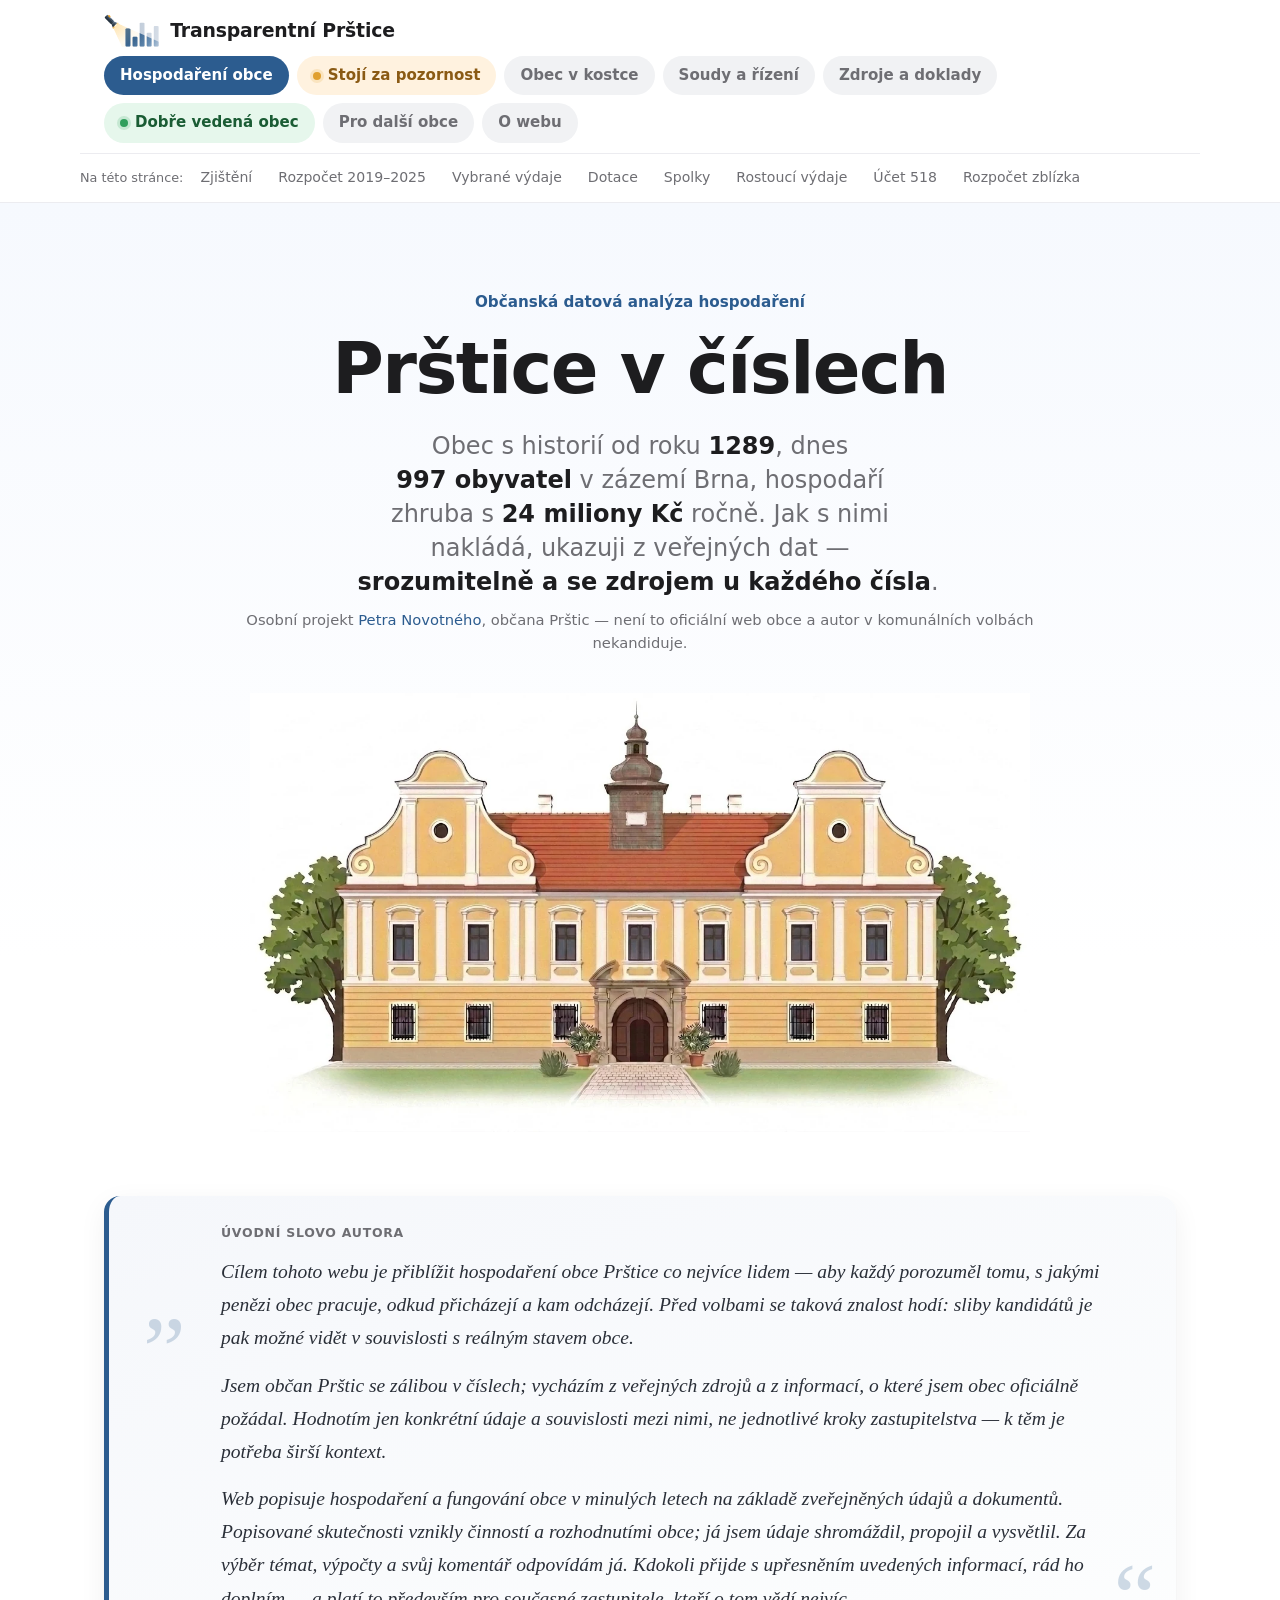
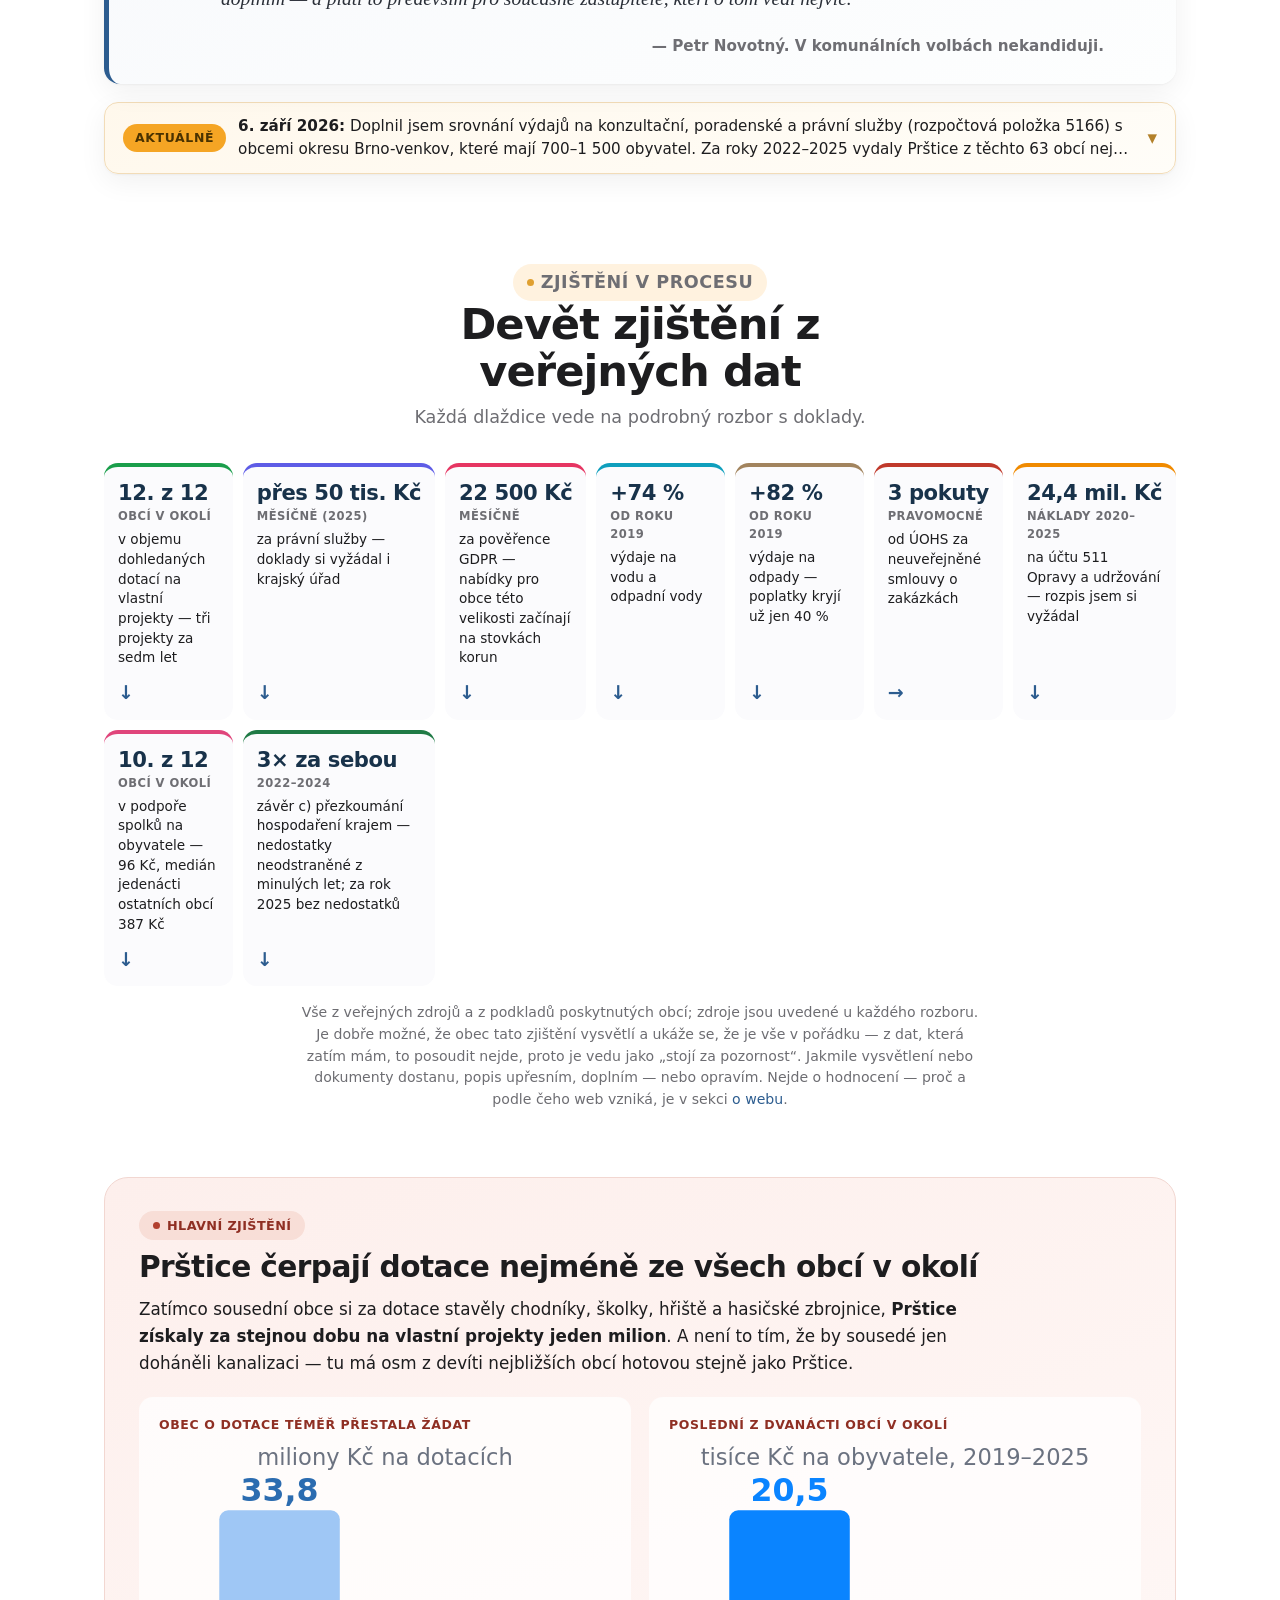
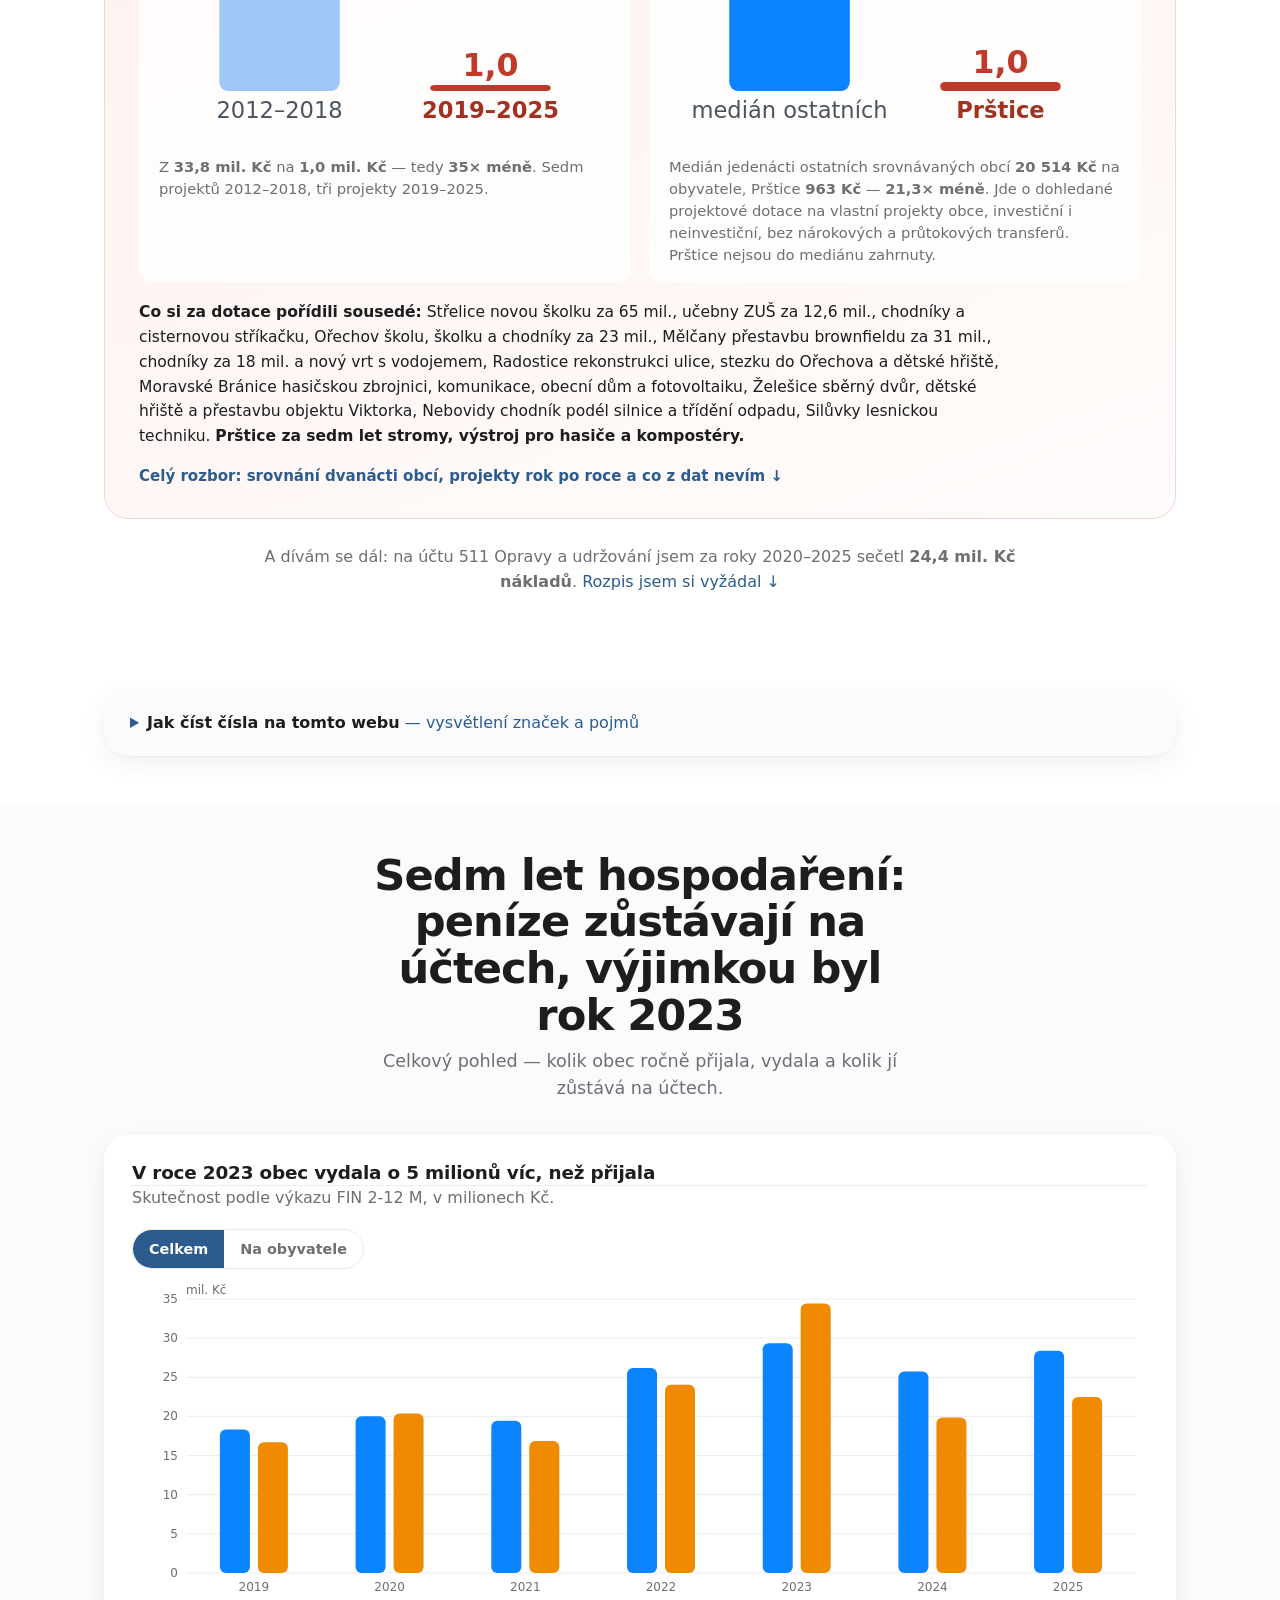
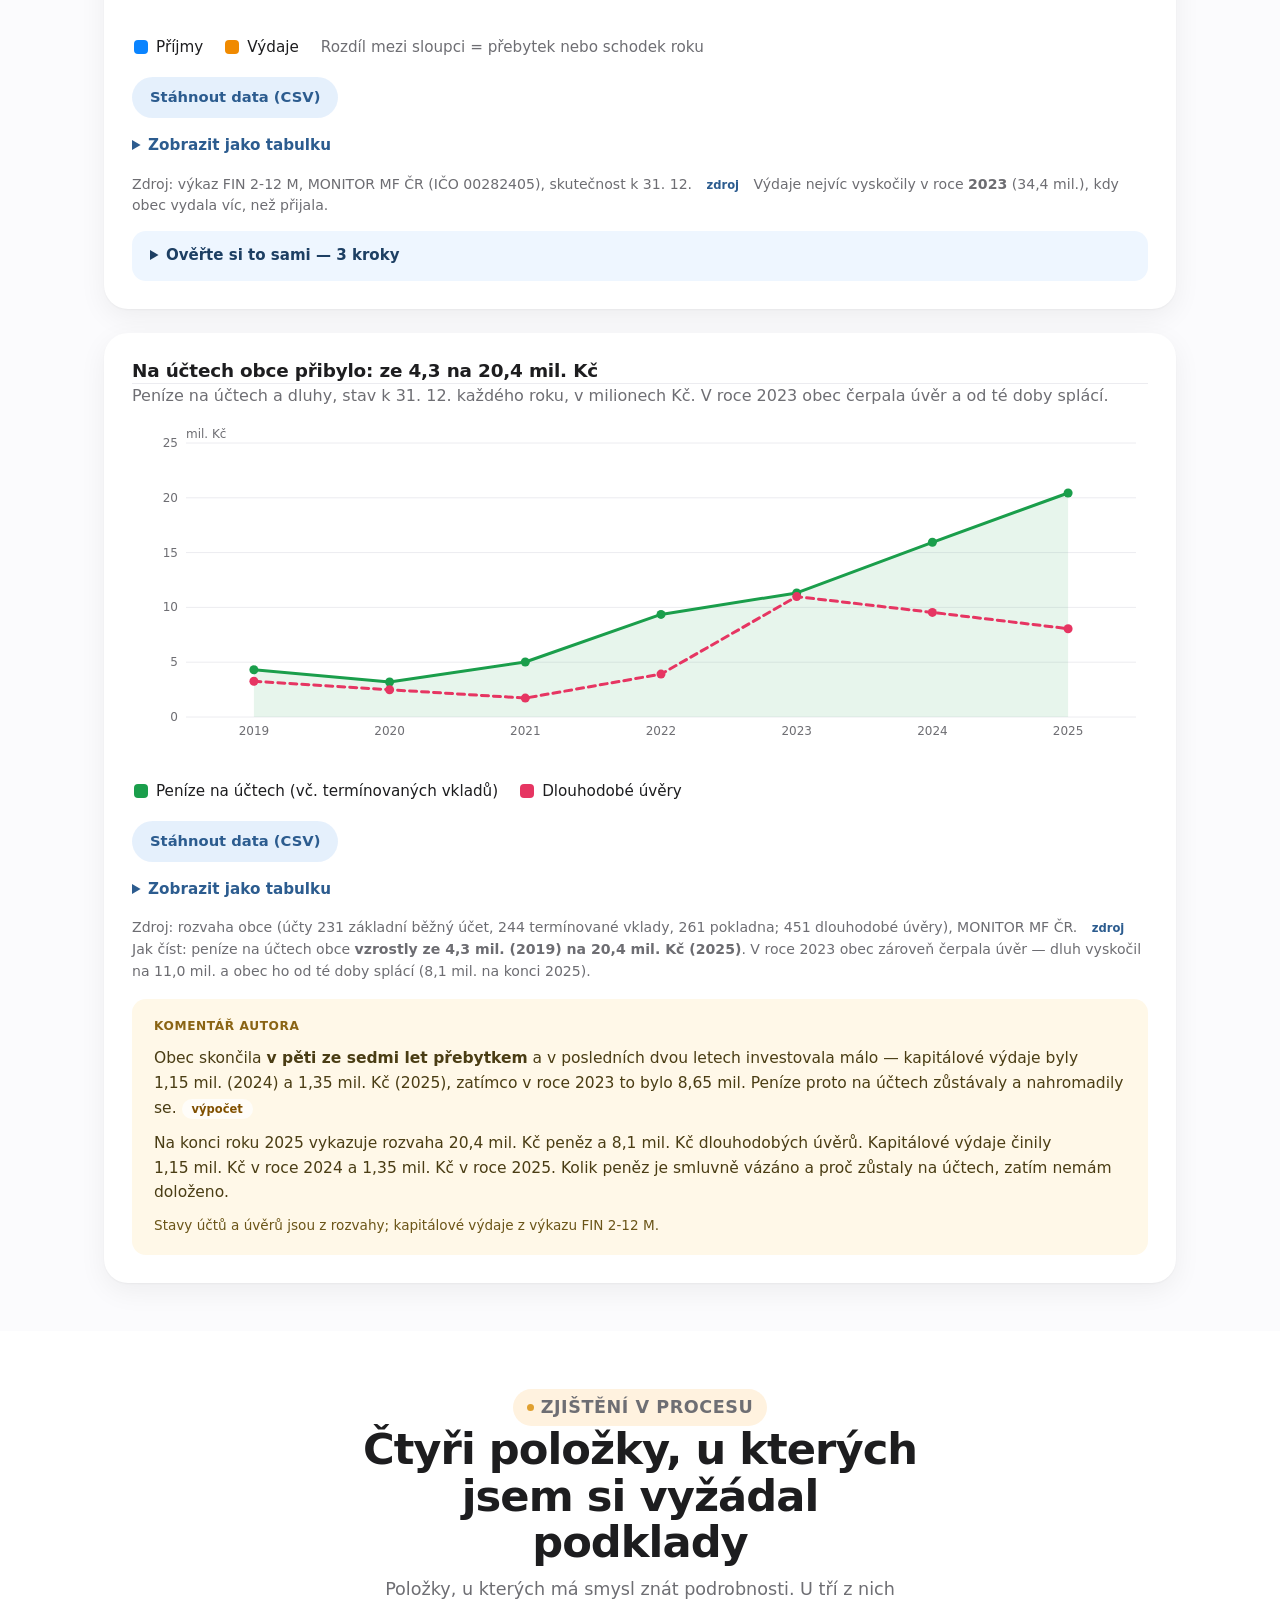
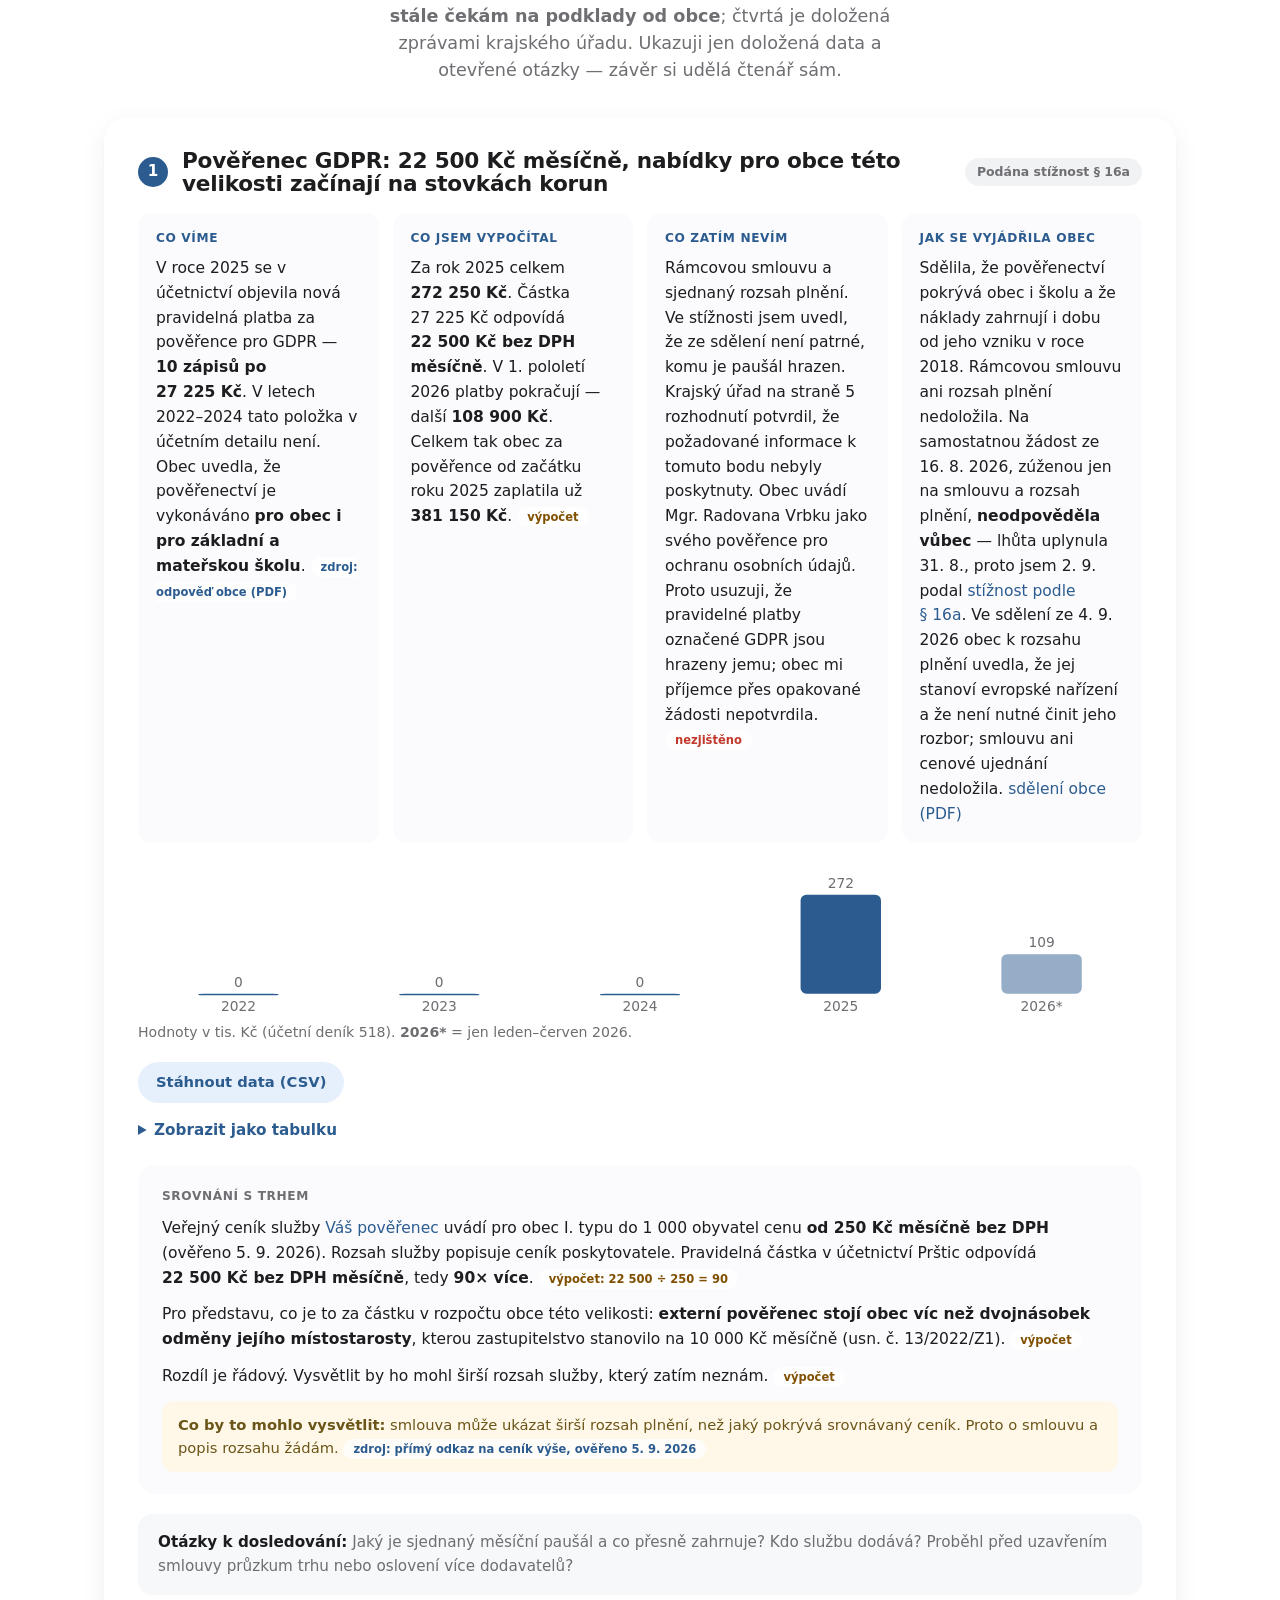
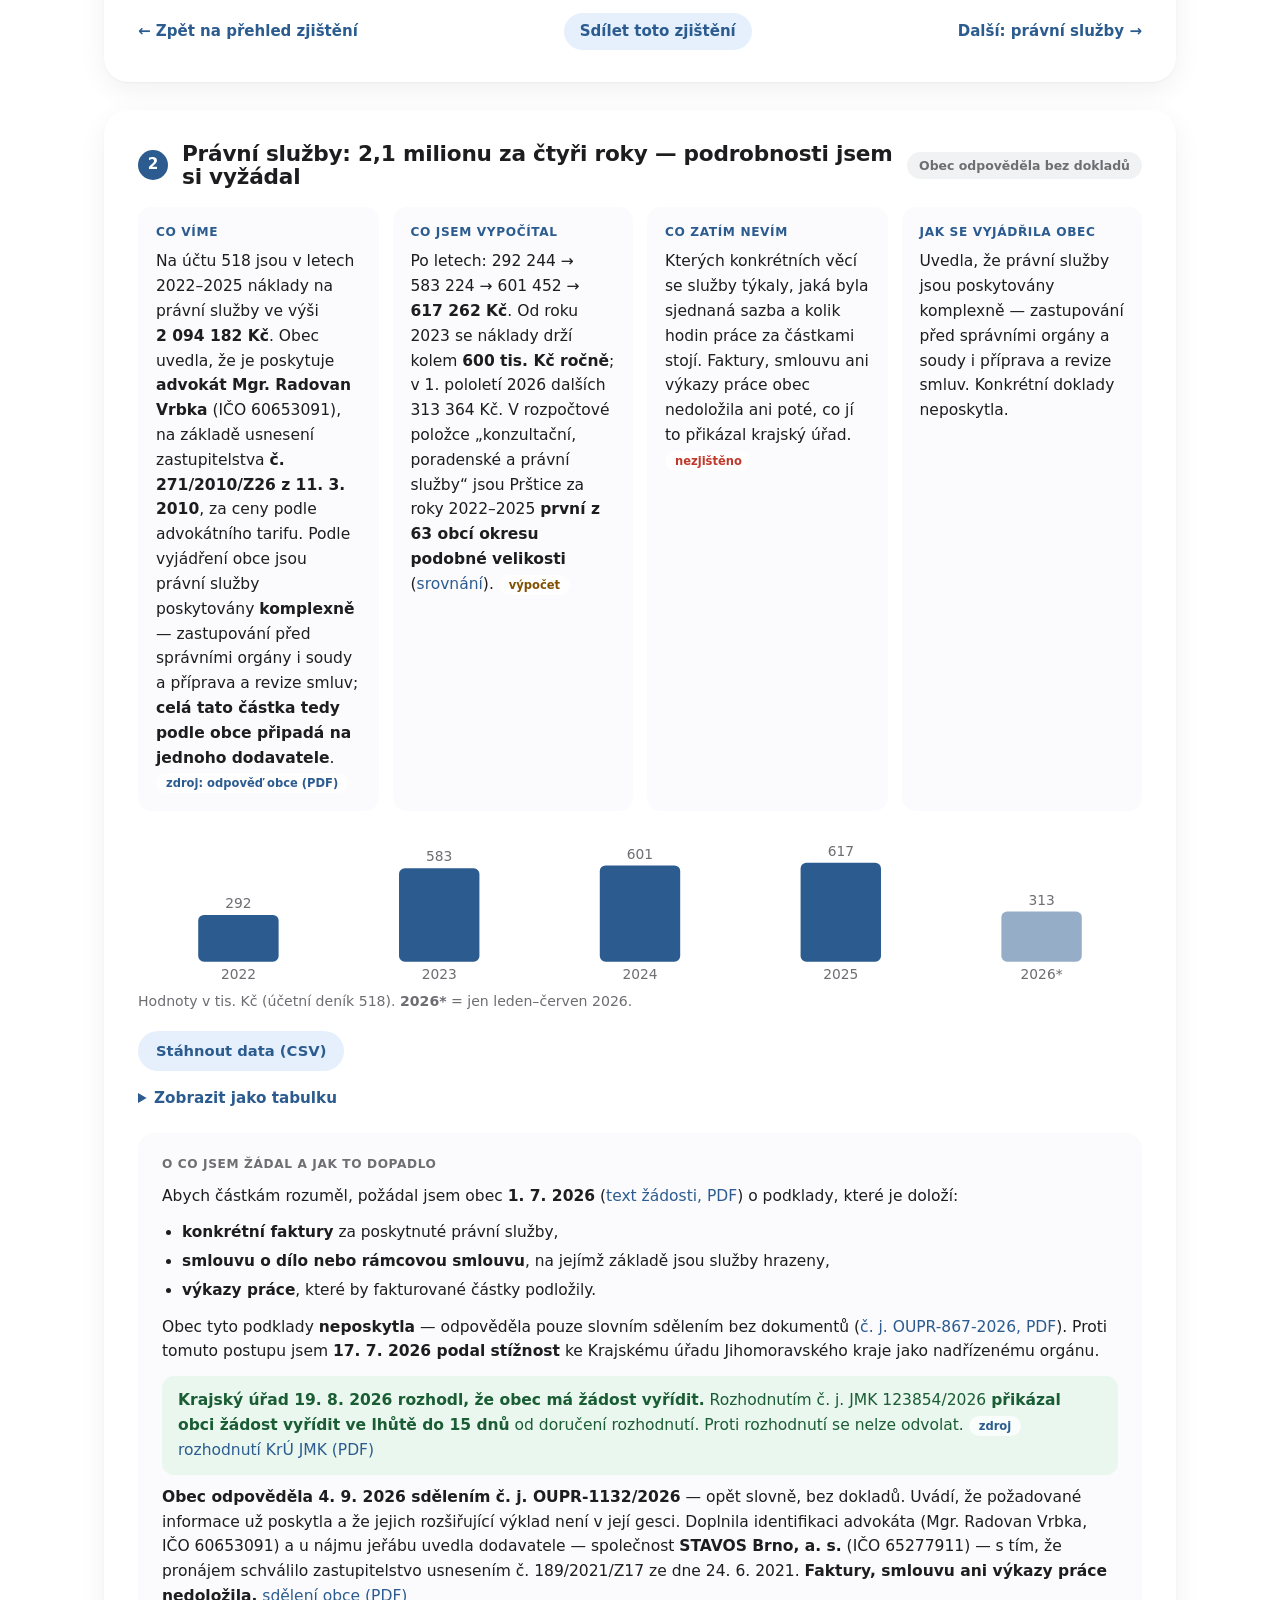
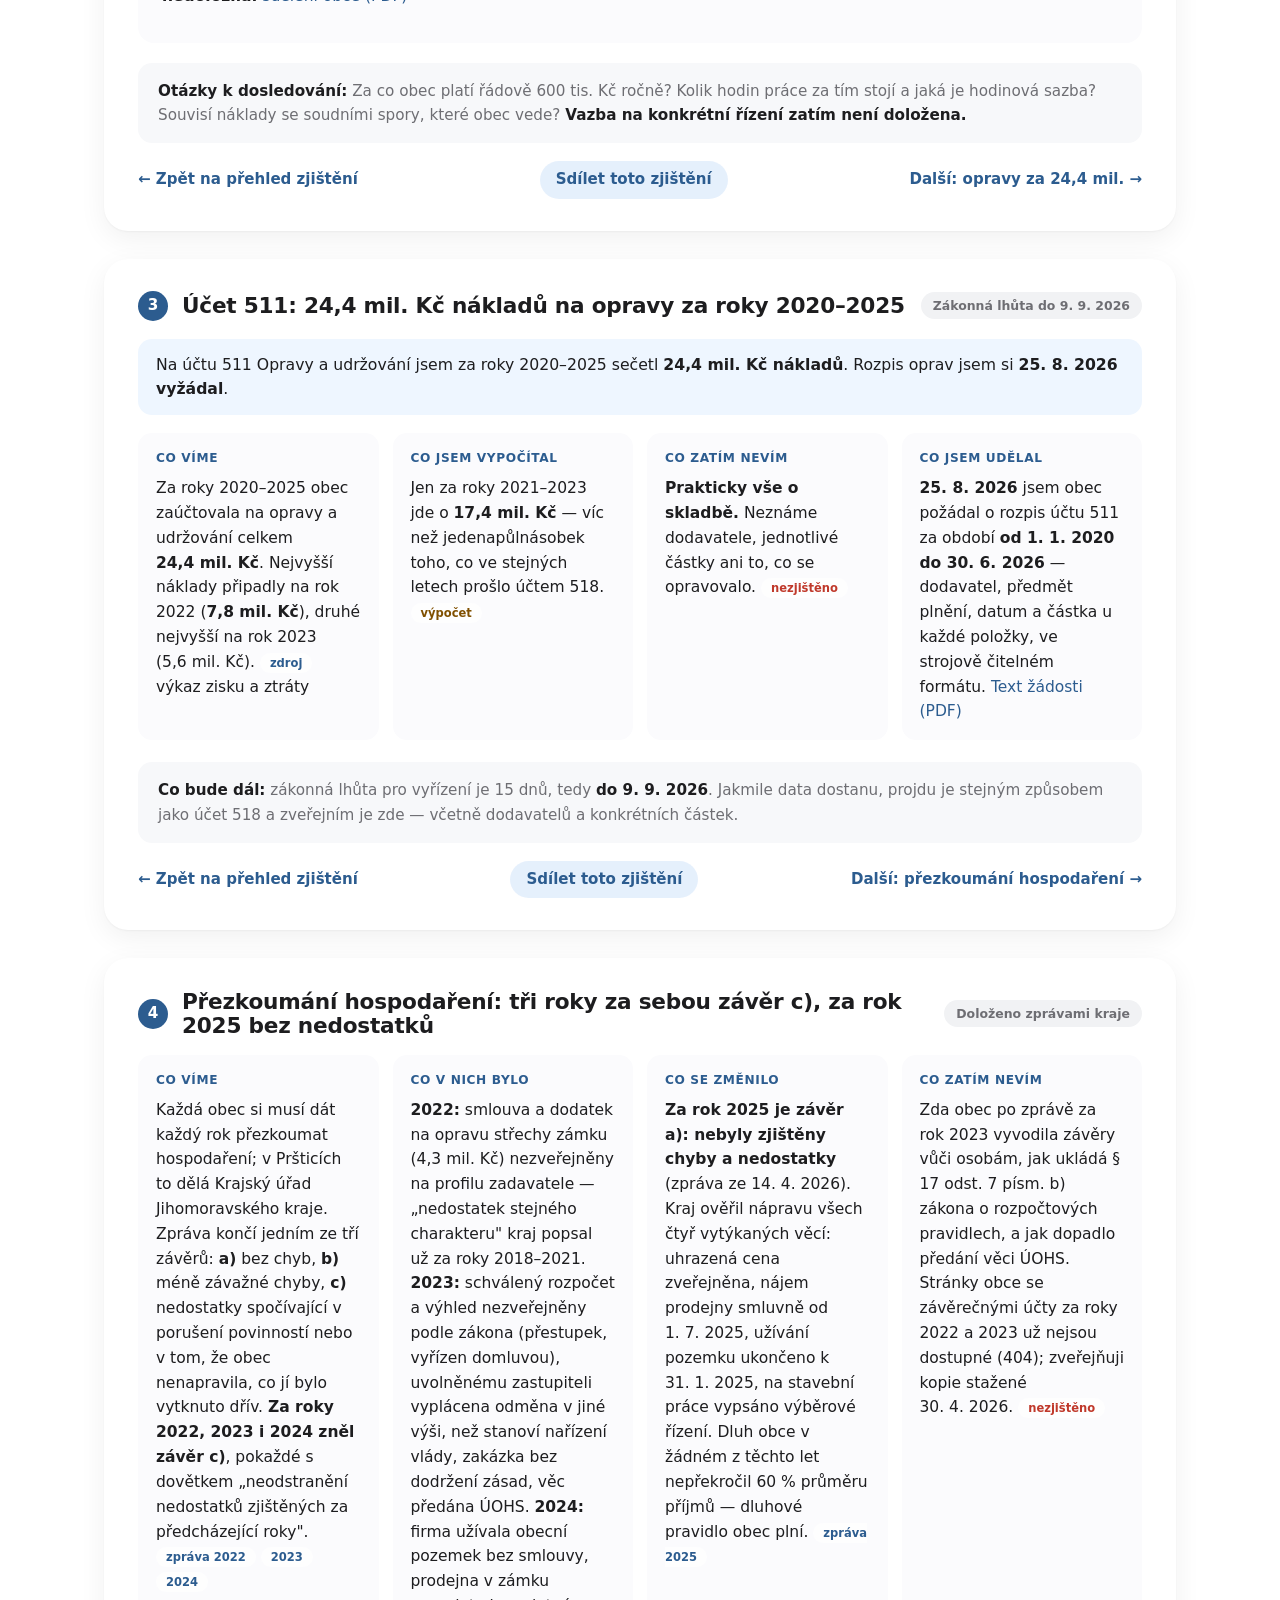
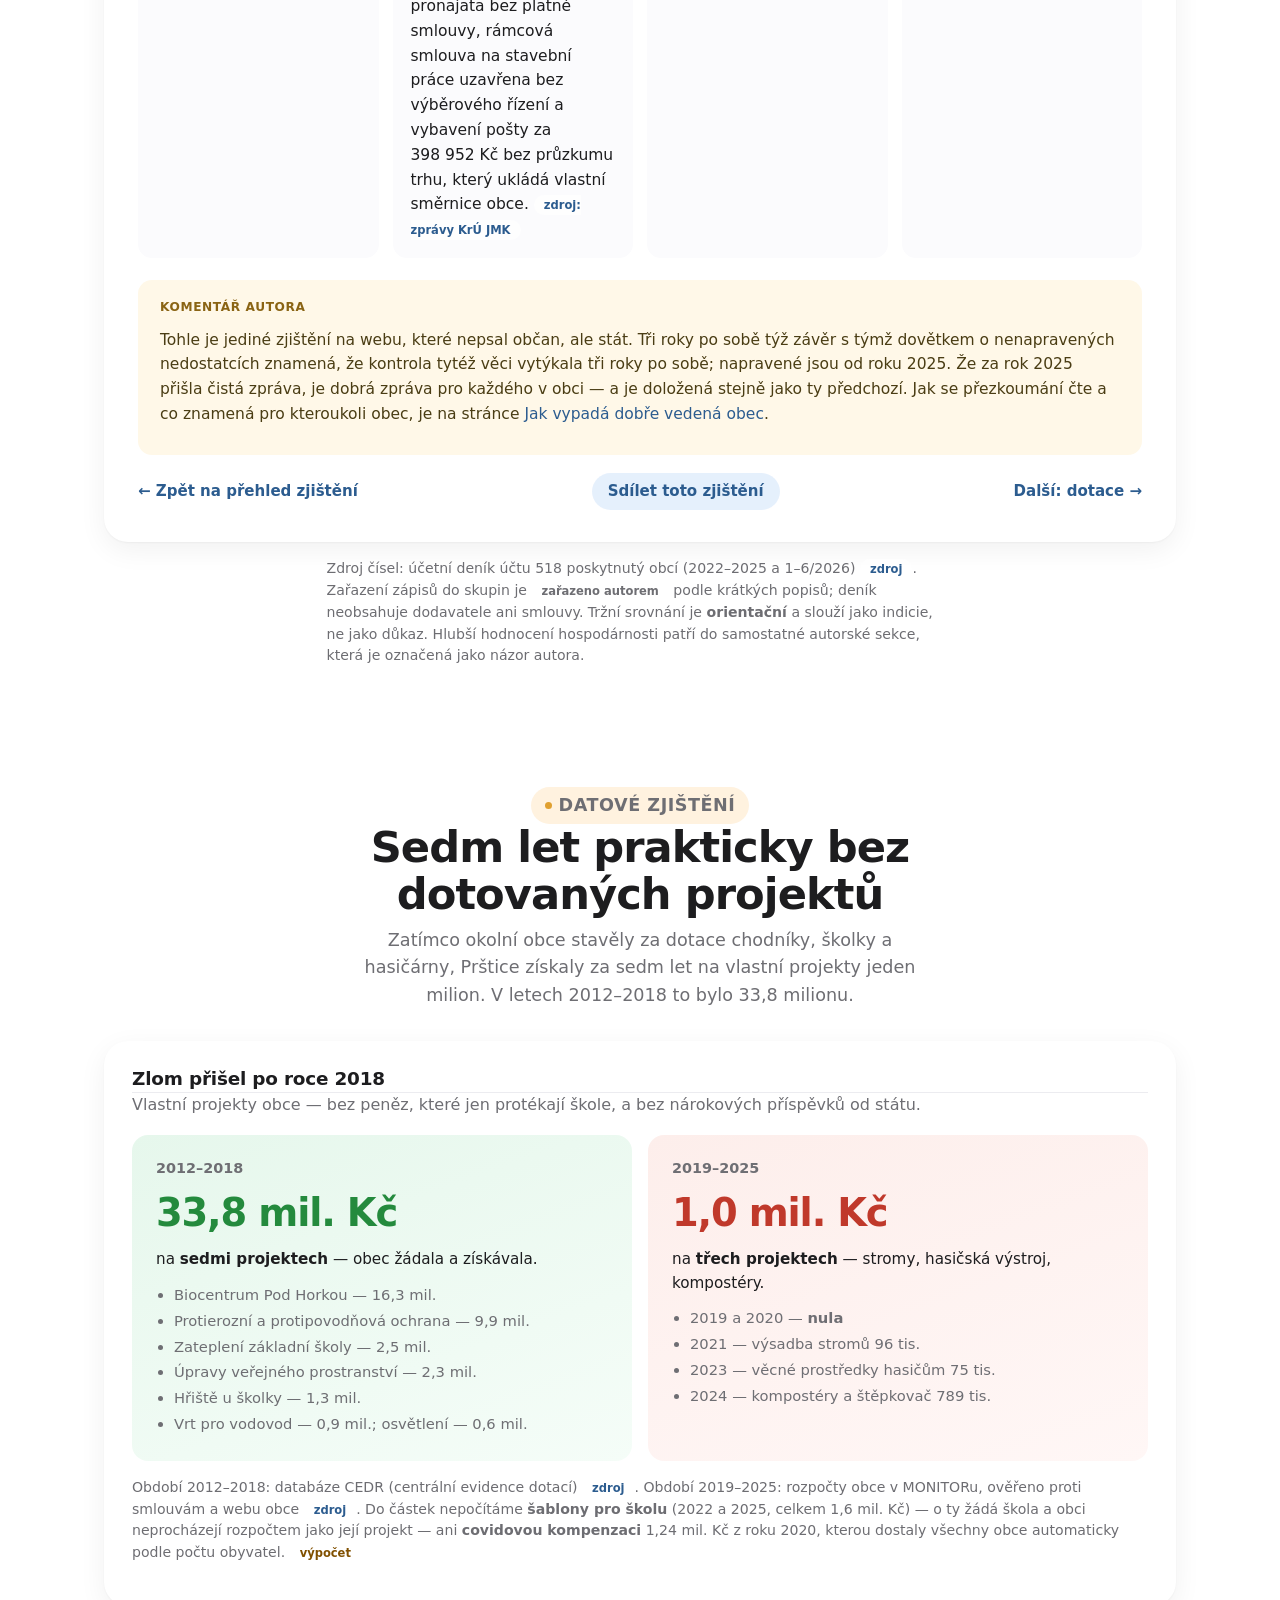
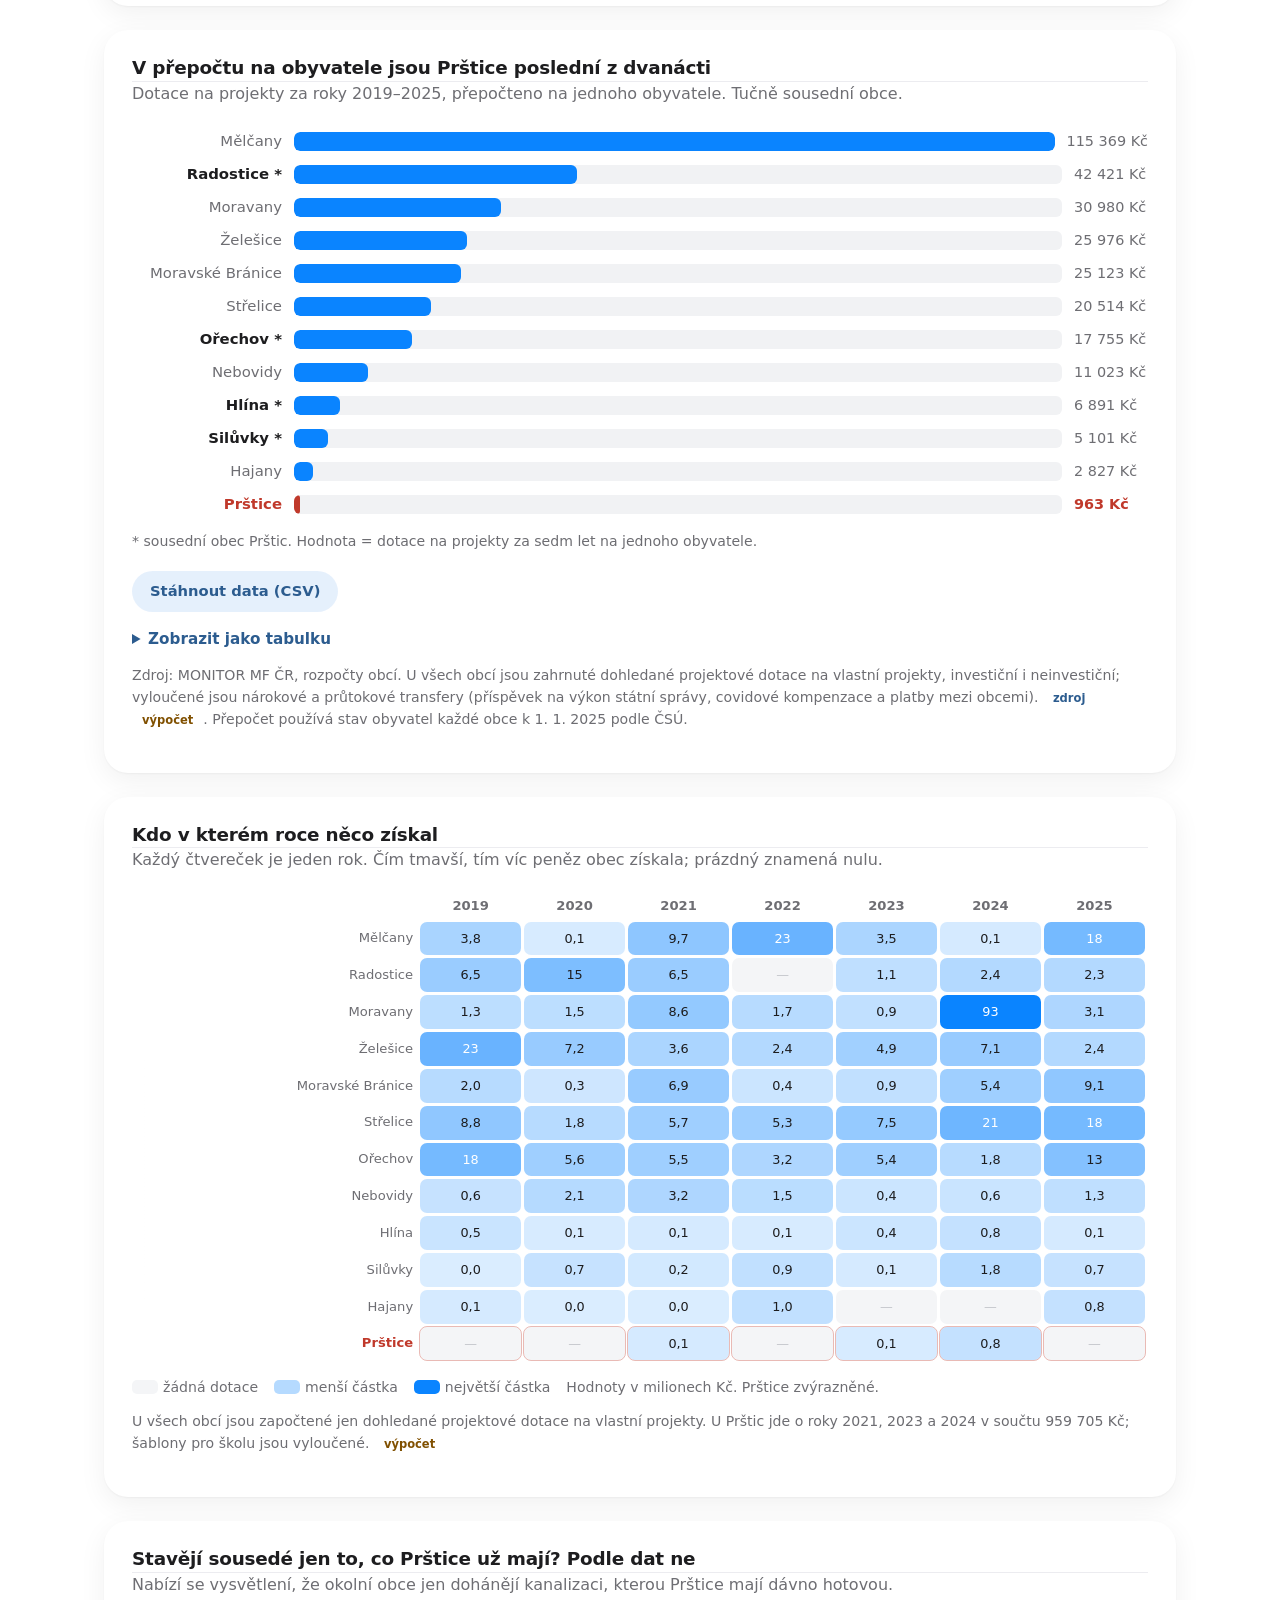
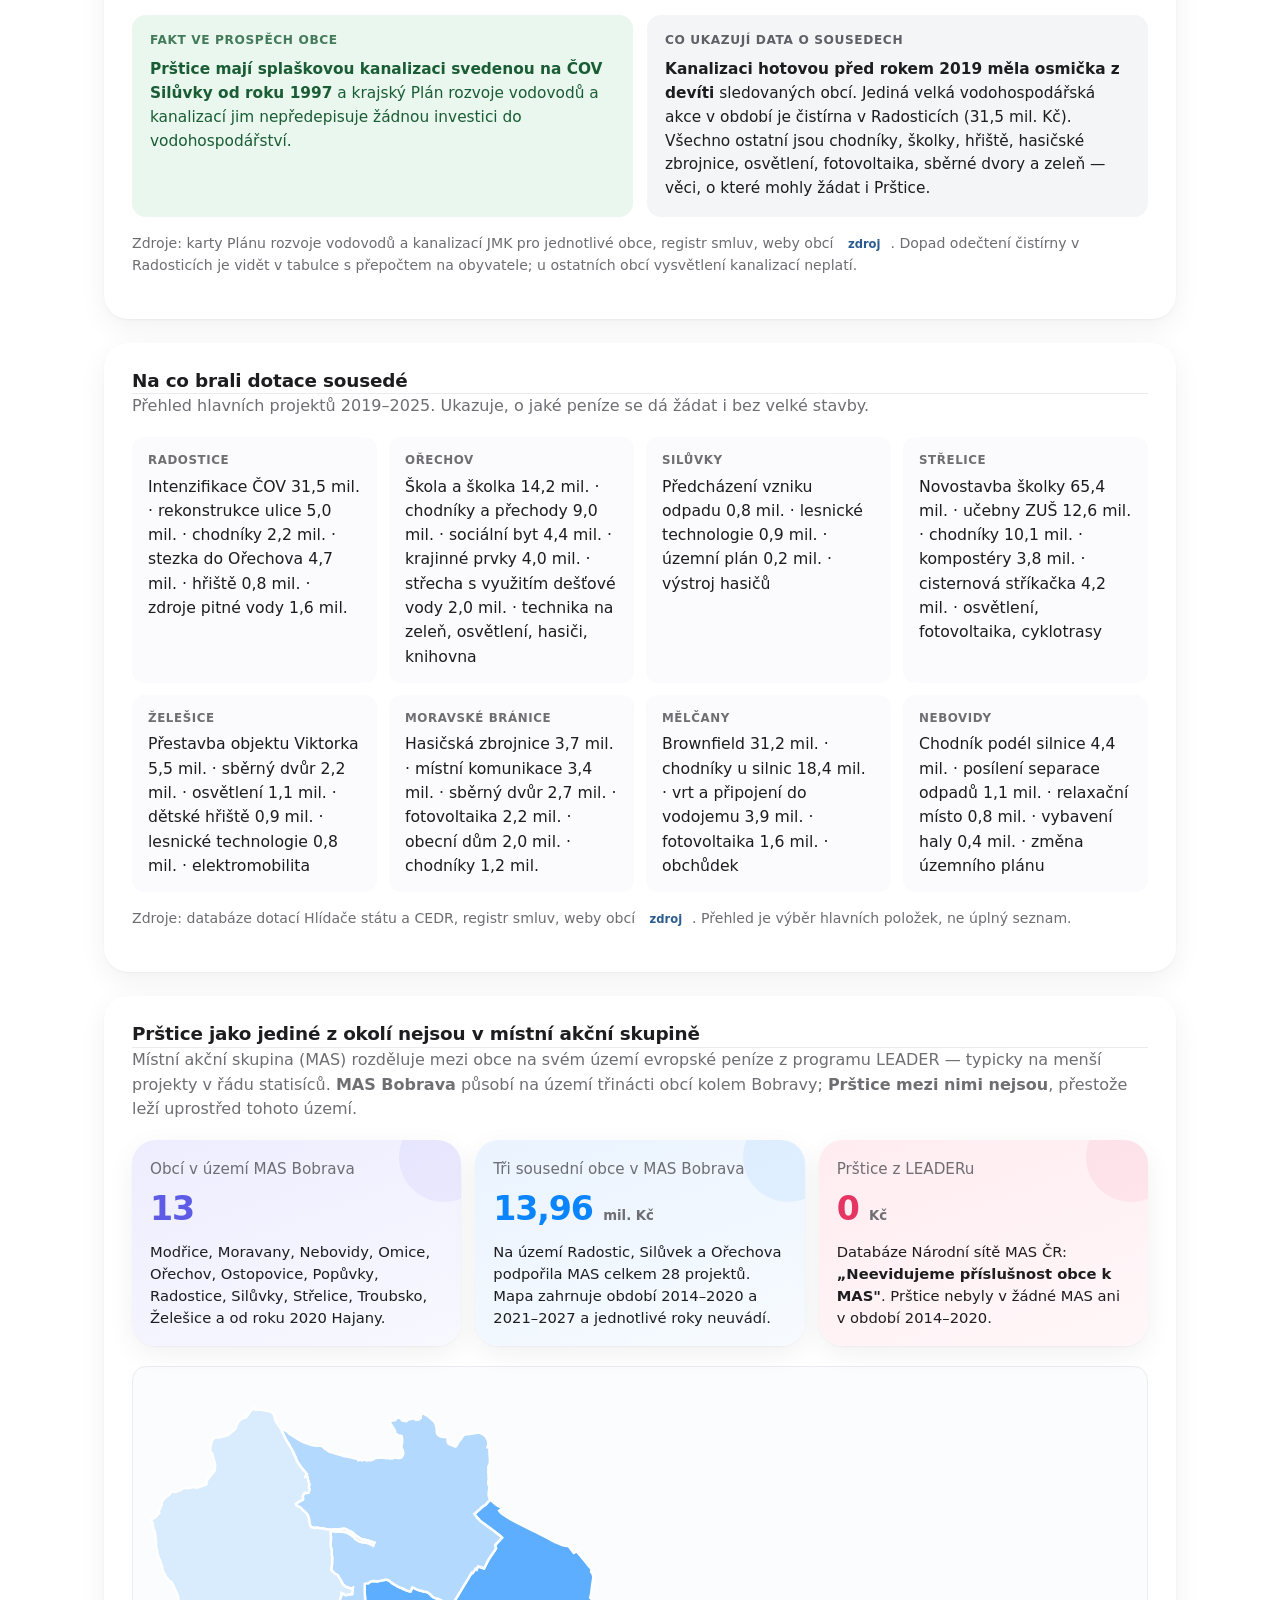
==== commit 19f8504f: "Srovnání právních služeb s okresem, přesun rešerše, kompaktní hlavička Nové na stránce Soudy a řízen" ====
--- a/web/index.html
+++ b/web/index.html
@@ -20,17 +20,22 @@
 <meta property="og:image:alt" content="Ilustrace zámku v Pršticích">
 <meta name="twitter:card" content="summary_large_image">
 <meta name="author" content="Petr Novotný">
-<script>document.documentElement.className+=" js";</script>
+<script>document.documentElement.className+=" js";
+// Lepicí hlavička ujídá na notebooku čtvrtinu okna. Po odrolování ji zmenšíme:
+// pás se nápisem zmizí, nabídka se vejde na jeden řádek. Bez JS zůstane plná.
+addEventListener("scroll",function(){var m=scrollY>80,c=document.documentElement.classList;
+if(m!==c.contains("hsmall"))c.toggle("hsmall",m);},{passive:true});</script>
 <link rel="stylesheet" href="styl.css">
 </head>
 <body>
 <a class="skip" href="#obsah">Přeskočit na obsah</a>
+<noscript><p class="nojs">Základní text a tabulky fungují i bez JavaScriptu. Některé interaktivní grafy se bez něj nevykreslí; jejich podkladová data jsou v části <a href="jak-to-vime.html">Zdroje a doklady</a>.</p></noscript>
 
 <header class="site">
   <div class="navrow">
     <a class="brand" href="#">
       <svg aria-hidden="true" viewBox="0 0 308 226"><defs><clipPath id="brand-ak"><path d="M74.7,71.3 L706,358 L336,728 L49.3,96.7 Z"/></clipPath><clipPath id="brand-az"><rect x="0" y="0" width="308" height="198"/></clipPath><radialGradient id="brand-as" gradientUnits="userSpaceOnUse" cx="62" cy="84" r="300"><stop offset="0" stop-color="#AFBDCD"/><stop offset=".55" stop-color="#C8D2DE"/><stop offset="1" stop-color="#E2E7EE"/></radialGradient><radialGradient id="brand-al" gradientUnits="userSpaceOnUse" cx="62" cy="84" r="300"><stop offset="0" stop-color="#2C5C8F"/><stop offset=".40" stop-color="#2C5C8F"/><stop offset=".68" stop-color="#5A85B0" stop-opacity=".92"/><stop offset=".88" stop-color="#A6BCD2" stop-opacity=".6"/><stop offset="1" stop-color="#CBD8E4" stop-opacity="0"/></radialGradient><radialGradient id="brand-ab" gradientUnits="userSpaceOnUse" cx="62" cy="84" r="235"><stop offset="0" stop-color="#FFD27A" stop-opacity=".58"/><stop offset=".42" stop-color="#FFD27A" stop-opacity=".13"/><stop offset="1" stop-color="#FFD27A" stop-opacity="0"/></radialGradient><radialGradient id="brand-aw" gradientUnits="userSpaceOnUse" cx="62" cy="84" r="235"><stop offset="0" stop-color="#FFD27A" stop-opacity=".30"/><stop offset=".55" stop-color="#FFD27A" stop-opacity=".06"/><stop offset="1" stop-color="#FFD27A" stop-opacity="0"/></radialGradient><linearGradient id="brand-at1" x1="0" y1="0" x2="0" y2="1"><stop offset="0" stop-color="#6A7E96"/><stop offset=".5" stop-color="#31404F"/><stop offset="1" stop-color="#1E2A36"/></linearGradient><linearGradient id="brand-at2" x1="0" y1="0" x2="0" y2="1"><stop offset="0" stop-color="#728699"/><stop offset=".55" stop-color="#31404F"/><stop offset="1" stop-color="#1E2A36"/></linearGradient><linearGradient id="brand-at3" x1="0" y1="0" x2="0" y2="1"><stop offset="0" stop-color="#FFD27A"/><stop offset=".5" stop-color="#FFF8E8"/><stop offset="1" stop-color="#F2A11B"/></linearGradient></defs><g clip-path="url(#brand-az)"><path d="M74.7,71.3 L706,358 L336,728 L49.3,96.7 Z" fill="url(#brand-ab)" clip-path="url(#brand-ak)"/></g><rect x="116" y="100" width="26" height="96" rx="5" fill="url(#brand-as)"/><rect x="154" y="144" width="26" height="52" rx="5" fill="url(#brand-as)"/><rect x="192" y="68" width="26" height="128" rx="5" fill="url(#brand-as)"/><rect x="230" y="122" width="26" height="74" rx="5" fill="url(#brand-as)"/><rect x="268" y="86" width="26" height="110" rx="5" fill="url(#brand-as)"/><g clip-path="url(#brand-ak)"><rect x="116" y="100" width="26" height="96" rx="5" fill="url(#brand-al)"/><rect x="154" y="144" width="26" height="52" rx="5" fill="url(#brand-al)"/><rect x="192" y="68" width="26" height="128" rx="5" fill="url(#brand-al)"/><rect x="230" y="122" width="26" height="74" rx="5" fill="url(#brand-al)"/><rect x="268" y="86" width="26" height="110" rx="5" fill="url(#brand-al)"/><rect x="116" y="100" width="26" height="96" rx="5" fill="url(#brand-aw)"/><rect x="154" y="144" width="26" height="52" rx="5" fill="url(#brand-aw)"/><rect x="192" y="68" width="26" height="128" rx="5" fill="url(#brand-aw)"/><rect x="230" y="122" width="26" height="74" rx="5" fill="url(#brand-aw)"/><rect x="268" y="86" width="26" height="110" rx="5" fill="url(#brand-aw)"/></g><g transform="rotate(45.0 62 84)"><rect x="-11.1" y="72.3" width="55.1" height="23.3" rx="5.3" fill="url(#brand-at1)"/><rect x="-4.4" y="67.6" width="13.8" height="8.1" rx="3.4" fill="#F2A11B"/><rect x="20.3" y="70.8" width="3.8" height="26.3" rx="1.8" fill="#1E2A36" opacity=".5"/><rect x="29.4" y="70.8" width="3.8" height="26.3" rx="1.8" fill="#1E2A36" opacity=".5"/><path d="M44.0 72.3 L62.0 65.5 L62.0 102.5 L44.0 95.7 Z" fill="url(#brand-at2)"/><rect x="58.6" y="63.5" width="6.8" height="41.1" rx="2.7" fill="url(#brand-at3)"/></g></svg>
-      Transparentní Prštice
+      <span class="brandtext">Transparentní Prštice</span>
     </a>
     <nav class="hlavni" aria-label="Hlavní">
       <a href="index.html" aria-current="page">Hospodaření obce</a>
@@ -46,7 +51,6 @@
   <nav class="navrow podnav" aria-label="Části stránky Hospodaření">
       <span class="sipka">Na této stránce:</span>
       <a href="#souhrn">Zjištění</a>
-      <a href="#zajimavosti">Srovnání s okolím</a>
       <a href="#hospodareni">Rozpočet 2019–2025</a>
       <a href="#polozky">Vybrané výdaje</a>
       <a href="#dotace">Dotace</a>
@@ -79,13 +83,13 @@
     <blockquote>
       <p>Cílem tohoto webu je přiblížit hospodaření obce Prštice co nejvíce lidem — aby každý porozuměl tomu, s jakými penězi obec pracuje, odkud přicházejí a kam odcházejí. Před volbami se taková znalost hodí: sliby kandidátů je pak možné vidět v souvislosti s reálným stavem obce.</p>
       <p>Jsem občan Prštic se zálibou v číslech; vycházím z veřejných zdrojů a z informací, o které jsem obec oficiálně požádal. Hodnotím jen konkrétní údaje a souvislosti mezi nimi, ne jednotlivé kroky zastupitelstva — k těm je potřeba širší kontext.</p>
-      <p>Obraz fungování obce, který tento web ukazuje, jsem nevytvořil já: vytvořili ho zastupitelé svými rozhodnutími v minulých letech. Kdokoli přijde s upřesněním uvedených informací, rád ho doplním — a platí to především pro současné zastupitele, kteří o tom vědí nejvíc.</p>
+      <p>Web popisuje hospodaření a fungování obce v minulých letech na základě zveřejněných údajů a dokumentů. Popisované skutečnosti vznikly činností a rozhodnutími obce; já jsem údaje shromáždil, propojil a vysvětlil. Za výběr témat, výpočty a svůj komentář odpovídám já. Kdokoli přijde s upřesněním uvedených informací, rád ho doplním — a platí to především pro současné zastupitele, kteří o tom vědí nejvíc.</p>
     </blockquote>
     <p class="podpis">Petr Novotný. V komunálních volbách nekandiduji.</p>
   </div></div>
 
   <!-- ÚVODNÍ BILANCE -->
-  <div class="wide"><!--aktuality-start--><details class="aktuality"><summary><span class="aznak">Aktuálně</span><span class="ateaser"><b>4. září 2026:</b> Obec odpověděla na žádost z 1. 7. 2026, kterou jí krajský úřad přikázal vyřídit (č. j. OUPR-1132/2026). Ptal jsem se na smlouvy, faktury a rozsah plnění u tří položek — právní služby, pověřenec GDPR a nájem jeřábu. Žádný z těchto dokladů obec nedoložila. Text se ze 70 % shoduje s odpovědí, kterou poslala už 17. 7.; nové jsou tři údaje: IČO advokáta, IČO dodavatele jeřábu a usnesení, kterým zastupitelstvo pronájem jeřábu schválilo. U pověřence GDPR obec dodavatele nejmenuje ani nyní.</span><span class="acaret">▾</span></summary><ul><li><span class="ad">4. září 2026</span><span class="at">Obec odpověděla na žádost z 1. 7. 2026, kterou jí krajský úřad přikázal vyřídit (č. j. OUPR-1132/2026). Ptal jsem se na smlouvy, faktury a rozsah plnění u tří položek — právní služby, pověřenec GDPR a nájem jeřábu. Žádný z těchto dokladů obec nedoložila. Text se ze 70 % shoduje s odpovědí, kterou poslala už 17. 7.; nové jsou tři údaje: IČO advokáta, IČO dodavatele jeřábu a usnesení, kterým zastupitelstvo pronájem jeřábu schválilo. U pověřence GDPR obec dodavatele nejmenuje ani nyní. <a href="dokumenty/2026-09-04_odpoved-obce-OUPR-1132-2026.pdf">více →</a></span></li><li><span class="ad">2. září 2026</span><span class="at">Podal jsem stížnost podle § 16a odst. 1 písm. b) zákona o svobodném přístupu k informacím: na žádost ze 16. 8. 2026 o smlouvu s pověřencem GDPR a rozsah jeho plnění obec do konce zákonné lhůty 31. 8. neodpověděla vůbec — informace neposkytla, rozhodnutí o odmítnutí nevydala ani lhůtu neprodloužila. Obec má nyní 7 dnů na to, aby žádosti sama vyhověla, jinak musí stížnost se spisem předložit krajskému úřadu. <a href="jak-to-vime.html#dokumenty">více →</a></span></li><li><span class="ad">2. září 2026</span><span class="at">Doplněna sekce o MAS Bobrava: na území třinácti obcí rozdělila 65,2 mil. Kč na 112 projektů, chodníky s 95% dotací. Zařazení obce do území je podle metodiky ministerstva bez finančních závazků. K opravě vozovek schválené 27. 8. je doplněn celostátní dotační titul, z něhož čerpali sousedé. <a href="index.html#mas-cisla">více →</a></span></li><li><span class="ad">1. září 2026</span><span class="at">Podal jsem stížnost podle § 16a odst. 1 písm. c) zákona o svobodném přístupu k informacím. Obec téhož dne poskytla k soudním řízením jen dvanáct spisových značek a souhrnný výčet protistran; předmět jednotlivých řízení, výsledky, náklady ani kopie rozhodnutí nedodala a o této části žádosti nevydala rozhodnutí o odmítnutí. Odkaz na www.justice.cz to nenahrazuje — sedmidenní lhůta pro takový postup podle § 6 odst. 1 už uplynula a evidence tam požadované údaje neobsahuje. <a href="jak-to-vime.html#dokumenty">více →</a></span></li><li><span class="ad">1. září 2026</span><span class="at">Obec odpověděla na žádost o přehled soudních řízení (č. j. OUPR-1109/2026): sdělila dvanáct spisových značek a souhrnný výčet čtyř protistran. Data zahájení, předměty řízení, výsledky, náklady ani kopie rozhodnutí neposkytla; u zbytku žádosti nevydala rozhodnutí o odmítnutí. <a href="dokumenty/2026-09-01_odpoved-obce-OUPR-1109-2026.pdf">více →</a></span></li><li><span class="ad">1. září 2026</span><span class="at">V sekci Soudy a řízení je nová tabulka všech dvanácti soudních sporů obce — průběh jsem doplnil z veřejné aplikace infoSoud: čtyři řízení běží, osm je skončeno, celkem 38 nařízených jednání a 15 odvolacích řízení. <a href="rizeni.html#soudni-h">více →</a></span></li></ul><p class="apata">Úplný přehled všech kroků a dokladů: <a href="jak-to-vime.html">Zdroje a doklady</a>.</p></details><!--aktuality-konec--></div>
+  <div class="wide"><!--aktuality-start--><details class="aktuality"><summary><span class="aznak">Aktuálně</span><span class="ateaser"><b>6. září 2026:</b> Doplnil jsem srovnání výdajů na konzultační, poradenské a právní služby (rozpočtová položka 5166) s obcemi okresu Brno-venkov, které mají 700–1 500 obyvatel. Za roky 2022–2025 vydaly Prštice z těchto 63 obcí nejvíc — 2 397 tis. Kč proti mediánu ostatních 325 tis. Kč. U částky je nově uvedeno, komu podle sdělení obce směřuje a na základě jakého usnesení zastupitelstva.</span><span class="acaret">▾</span></summary><ul><li><span class="ad">6. září 2026</span><span class="at">Doplnil jsem srovnání výdajů na konzultační, poradenské a právní služby (rozpočtová položka 5166) s obcemi okresu Brno-venkov, které mají 700–1 500 obyvatel. Za roky 2022–2025 vydaly Prštice z těchto 63 obcí nejvíc — 2 397 tis. Kč proti mediánu ostatních 325 tis. Kč. U částky je nově uvedeno, komu podle sdělení obce směřuje a na základě jakého usnesení zastupitelstva. <a href="rizeni.html#okres-h">více →</a></span></li><li><span class="ad">4. září 2026</span><span class="at">Obec odpověděla na žádost z 1. 7. 2026, kterou jí krajský úřad přikázal vyřídit (č. j. OUPR-1132/2026). Ptal jsem se na smlouvy, faktury a rozsah plnění u tří položek — právní služby, pověřenec GDPR a nájem jeřábu. Žádný z těchto dokladů obec nedoložila. Odpověď opakuje dřívější vysvětlení; doplnila IČO advokáta, dodavatele jeřábu a usnesení k pronájmu. U pověřence GDPR obec dodavatele nejmenuje ani nyní. <a href="dokumenty/2026-09-04_odpoved-obce-OUPR-1132-2026.pdf">více →</a></span></li><li><span class="ad">2. září 2026</span><span class="at">Podal jsem stížnost podle § 16a odst. 1 písm. b) zákona o svobodném přístupu k informacím: na žádost ze 16. 8. 2026 o smlouvu s pověřencem GDPR a rozsah jeho plnění obec do konce zákonné lhůty 31. 8. neodpověděla vůbec — informace neposkytla, rozhodnutí o odmítnutí nevydala ani lhůtu neprodloužila. Obec má nyní 7 dnů na to, aby žádosti sama vyhověla, jinak musí stížnost se spisem předložit krajskému úřadu. <a href="jak-to-vime.html#dokumenty">více →</a></span></li><li><span class="ad">2. září 2026</span><span class="at">Doplněna sekce o MAS Bobrava: na území třinácti obcí rozdělila 65,2 mil. Kč na 112 projektů, chodníky s 95% dotací. Zařazení obce do území je podle metodiky ministerstva bez finančních závazků. K opravě vozovek schválené 27. 8. je doplněn celostátní dotační titul, z něhož čerpali sousedé. <a href="index.html#mas-cisla">více →</a></span></li><li><span class="ad">1. září 2026</span><span class="at">Podal jsem stížnost podle § 16a odst. 1 písm. c) zákona o svobodném přístupu k informacím. Obec téhož dne poskytla k soudním řízením jen dvanáct spisových značek a souhrnný výčet protistran; předmět jednotlivých řízení, výsledky, náklady ani kopie rozhodnutí nedodala a o této části žádosti nevydala rozhodnutí o odmítnutí. Odkaz na www.justice.cz to nenahrazuje — sedmidenní lhůta pro takový postup podle § 6 odst. 1 už uplynula a evidence tam požadované údaje neobsahuje. <a href="jak-to-vime.html#dokumenty">více →</a></span></li><li><span class="ad">1. září 2026</span><span class="at">Obec odpověděla na žádost o přehled soudních řízení (č. j. OUPR-1109/2026): sdělila dvanáct spisových značek a souhrnný výčet čtyř protistran. Data zahájení, předměty řízení, výsledky, náklady ani kopie rozhodnutí neposkytla; u zbytku žádosti nevydala rozhodnutí o odmítnutí. <a href="dokumenty/2026-09-01_odpoved-obce-OUPR-1109-2026.pdf">více →</a></span></li></ul><p class="apata">Úplný přehled všech kroků a dokladů: <a href="jak-to-vime.html">Zdroje a doklady</a>.</p></details><!--aktuality-konec--></div>
 
   <section id="souhrn" class="wide reveal">
     <div class="sec-head" id="zjisteni-prehled">
@@ -94,14 +98,14 @@
       <p>Každá dlaždice vede na podrobný rozbor s doklady.</p>
     </div>
     <ul class="zjmapa">
-      <li><a href="#dotace" style="--zb:#1a9e4b"><span class="cif">12. z 12</span><small>obcí v okolí</small><span class="tx">v čerpání dotací na rozvoj — za sedm let jediná investiční dotace</span><span class="sip">↓</span></a></li>
+      <li><a href="#dotace" style="--zb:#1a9e4b"><span class="cif">12. z 12</span><small>obcí v okolí</small><span class="tx">v objemu dohledaných dotací na vlastní projekty — tři projekty za sedm let</span><span class="sip">↓</span></a></li>
       <li><a href="#p-pravni" style="--zb:#5e5ce6"><span class="cif">přes 50&nbsp;tis. Kč</span><small>měsíčně (2025)</small><span class="tx">za právní služby — doklady si vyžádal i krajský úřad</span><span class="sip">↓</span></a></li>
       <li><a href="#p-gdpr" style="--zb:#e63562"><span class="cif">22&nbsp;500&nbsp;Kč</span><small>měsíčně</small><span class="tx">za pověřence GDPR — nabídky pro obce této velikosti začínají na stovkách korun</span><span class="sip">↓</span></a></li>
       <li><a href="#t-voda" style="--zb:#0f9fbd"><span class="cif">+74&nbsp;%</span><small>od roku 2019</small><span class="tx">výdaje na vodu a odpadní vody</span><span class="sip">↓</span></a></li>
       <li><a href="#t-odpady" style="--zb:#a2845e"><span class="cif">+82&nbsp;%</span><small>od roku 2019</small><span class="tx">výdaje na odpady — poplatky kryjí už jen 40&nbsp;%</span><span class="sip">↓</span></a></li>
       <li><a href="rizeni.html" style="--zb:#c0392b"><span class="cif">3 pokuty</span><small>pravomocné</small><span class="tx">od ÚOHS za neuveřejněné smlouvy o zakázkách</span><span class="sip">→</span></a></li>
-      <li><a href="#p-511" style="--zb:#f08a00"><span class="cif">24,4&nbsp;mil. Kč</span><small>opravy 2020–2025</small><span class="tx">z vlastních peněz — rozpis jsem si vyžádal</span><span class="sip">↓</span></a></li>
-      <li><a href="#spolky" style="--zb:#e0457b"><span class="cif">10. z 12</span><small>obcí v okolí</small><span class="tx">v podpoře spolků na obyvatele — 96&nbsp;Kč, medián dvanácti obcí 335&nbsp;Kč</span><span class="sip">↓</span></a></li>
+      <li><a href="#p-511" style="--zb:#f08a00"><span class="cif">24,4&nbsp;mil. Kč</span><small>náklady 2020–2025</small><span class="tx">na účtu 511 Opravy a udržování — rozpis jsem si vyžádal</span><span class="sip">↓</span></a></li>
+      <li><a href="#spolky" style="--zb:#e0457b"><span class="cif">10. z 12</span><small>obcí v okolí</small><span class="tx">v podpoře spolků na obyvatele — 96&nbsp;Kč, medián jedenácti ostatních obcí 387&nbsp;Kč</span><span class="sip">↓</span></a></li>
       <li><a href="#p-prezkum" style="--zb:#1f7a45"><span class="cif">3× za sebou</span><small>2022–2024</small><span class="tx">závěr c) přezkoumání hospodaření krajem — nedostatky neodstraněné z minulých let; za rok 2025 bez nedostatků</span><span class="sip">↓</span></a></li>
     </ul>
     <p class="src" style="max-width:76ch;margin:16px auto 0;text-align:center">Vše z veřejných zdrojů a z podkladů poskytnutých obcí; zdroje jsou uvedené u každého rozboru. Je dobře možné, že obec tato zjištění vysvětlí a ukáže se, že je vše v pořádku — z dat, která zatím mám, to posoudit nejde, proto je vedu jako „stojí za pozornost“. Jakmile vysvětlení nebo dokumenty dostanu, popis upřesním, doplním — nebo opravím. Nejde o hodnocení — proč a podle čeho web vzniká, je v sekci <a href="o-webu.html">o webu</a>.</p>
@@ -116,44 +120,26 @@
       <p class="lead">Zatímco sousední obce si za dotace stavěly chodníky, školky, hřiště a hasičské zbrojnice, <strong>Prštice získaly za stejnou dobu na vlastní projekty jeden milion</strong>. A není to tím, že by sousedé jen doháněli kanalizaci — tu má osm z devíti nejbližších obcí hotovou stejně jako Prštice.</p>
       <div class="zbcisla infog">
         <div>
-          <p class="ignad">Obec o dotace přestala žádat</p>
-          <svg class="ig" viewBox="0 0 300 200" xmlns="http://www.w3.org/2000/svg" role="img" aria-label="Sloupcový graf: v letech 2012–2018 obec získala 33,8 milionu Kč na dotacích, v letech 2019–2025 jen 1,0 milionu — 35krát méně."><text x="150" y="14" text-anchor="middle" font-size="14" fill="#6b7280">miliony Kč na dotacích</text><rect x="40" y="44" width="80" height="120" rx="6" fill="#9fc7f5"/><text x="80" y="38" text-anchor="middle" font-size="21" font-weight="800" fill="#2b6cb0">33,8</text><rect x="180" y="160" width="80" height="4" rx="3" fill="#c0392b"/><text x="220" y="154" text-anchor="middle" font-size="21" font-weight="800" fill="#c0392b">1,0</text><text x="80" y="182" text-anchor="middle" font-size="14" fill="#4a5560">2012–2018</text><text x="220" y="182" text-anchor="middle" font-size="14" font-weight="700" fill="#a3311f">2019–2025</text></svg>
+          <p class="ignad">Obec o dotace téměř přestala žádat</p>
+          <svg class="ig" viewBox="0 0 300 200" xmlns="http://www.w3.org/2000/svg" role="img" aria-label="Sloupcový graf: v letech 2012–2018 obec získala 33,8 milionu Kč na dotacích, v letech 2019–2025 jen 1,0 milionu — 35krát méně."><text x="150" y="14" text-anchor="middle" font-size="15" fill="#6b7280">miliony Kč na dotacích</text><rect x="40" y="44" width="80" height="120" rx="6" fill="#9fc7f5"/><text x="80" y="38" text-anchor="middle" font-size="21" font-weight="800" fill="#2b6cb0">33,8</text><rect x="180" y="160" width="80" height="4" rx="3" fill="#c0392b"/><text x="220" y="154" text-anchor="middle" font-size="21" font-weight="800" fill="#c0392b">1,0</text><text x="80" y="182" text-anchor="middle" font-size="15" fill="#4a5560">2012–2018</text><text x="220" y="182" text-anchor="middle" font-size="15" font-weight="700" fill="#a3311f">2019–2025</text></svg>
           <p class="k">Z <b>33,8&nbsp;mil.&nbsp;Kč</b> na <b>1,0&nbsp;mil.&nbsp;Kč</b> — tedy <b>35× méně</b>. Sedm projektů 2012–2018, tři projekty 2019–2025.</p>
         </div>
         <div>
           <p class="ignad">Poslední z dvanácti obcí v okolí</p>
-          <svg class="ig" viewBox="0 0 300 200" xmlns="http://www.w3.org/2000/svg" role="img" aria-label="Sloupcový graf: medián jedenácti okolních obcí je 20 514 Kč dotací na vlastní projekty na obyvatele za roky 2019–2025, Prštice 2 526 Kč — 8,1krát méně."><text x="150" y="14" text-anchor="middle" font-size="14" fill="#6b7280">tisíce Kč na obyvatele, 2019–2025</text><rect x="40" y="44" width="80" height="120" rx="6" fill="#0a84ff"/><text x="80" y="38" text-anchor="middle" font-size="21" font-weight="800" fill="#0a84ff">20,5</text><rect x="180" y="149" width="80" height="15" rx="6" fill="#c0392b"/><text x="220" y="143" text-anchor="middle" font-size="21" font-weight="800" fill="#c0392b">2,5</text><text x="80" y="182" text-anchor="middle" font-size="14" fill="#4a5560">medián sousedů</text><text x="220" y="182" text-anchor="middle" font-size="14" font-weight="700" fill="#a3311f">Prštice</text></svg>
-          <p class="k">Medián jedenácti sousedů <b>20 514&nbsp;Kč</b> na obyvatele, Prštice <b>2 526&nbsp;Kč</b> — <b>8,1× méně</b>. Dotace na vlastní projekty obce, tedy bez nárokových a průtokových položek — <b>stejná metrika jako v žebříčku dvanácti obcí níž</b>.</p>
+          <svg class="ig" viewBox="0 0 300 200" xmlns="http://www.w3.org/2000/svg" role="img" aria-label="Sloupcový graf: medián jedenácti ostatních srovnávaných obcí je 20 514 Kč dotací na vlastní projekty na obyvatele za roky 2019–2025, Prštice 963 Kč — 21,3krát méně."><text x="150" y="14" text-anchor="middle" font-size="15" fill="#6b7280">tisíce Kč na obyvatele, 2019–2025</text><rect x="40" y="44" width="80" height="120" rx="6" fill="#0a84ff"/><text x="80" y="38" text-anchor="middle" font-size="21" font-weight="800" fill="#0a84ff">20,5</text><rect x="180" y="158" width="80" height="6" rx="3" fill="#c0392b"/><text x="220" y="152" text-anchor="middle" font-size="21" font-weight="800" fill="#c0392b">1,0</text><text x="80" y="182" text-anchor="middle" font-size="15" fill="#4a5560">medián ostatních</text><text x="220" y="182" text-anchor="middle" font-size="15" font-weight="700" fill="#a3311f">Prštice</text></svg>
+          <p class="k">Medián jedenácti ostatních srovnávaných obcí <b>20&nbsp;514&nbsp;Kč</b> na obyvatele, Prštice <b>963&nbsp;Kč</b> — <b>21,3× méně</b>. Jde o dohledané projektové dotace na vlastní projekty obce, investiční i neinvestiční, bez nárokových a průtokových transferů. Prštice nejsou do mediánu zahrnuty.</p>
         </div>
       </div>
       <p class="zbpr"><strong>Co si za dotace pořídili sousedé:</strong> Střelice novou školku za 65&nbsp;mil., učebny ZUŠ za 12,6&nbsp;mil., chodníky a cisternovou stříkačku, Ořechov školu, školku a chodníky za 23&nbsp;mil., Mělčany přestavbu brownfieldu za 31&nbsp;mil., chodníky za 18&nbsp;mil. a nový vrt s vodojemem, Radostice rekonstrukci ulice, stezku do Ořechova a dětské hřiště, Moravské Bránice hasičskou zbrojnici, komunikace, obecní dům a fotovoltaiku, Želešice sběrný dvůr, dětské hřiště a přestavbu objektu Viktorka, Nebovidy chodník podél silnice a třídění odpadu, Silůvky lesnickou techniku. <strong>Prštice za sedm let stromy, výstroj pro hasiče a kompostéry.</strong></p>
       <p class="go">Celý rozbor: srovnání dvanácti obcí, projekty rok po roce a co z dat nevím ↓</p>
     </a>
-    <p class="zjdalsi">A dívám se dál: největší nákladový účet obce — <strong>24,4&nbsp;mil.&nbsp;Kč za opravy a udržování</strong> — zatím nemá veřejný rozpis. <a href="#p-511">Vyžádal jsem si ho ↓</a></p>
+    <p class="zjdalsi">A dívám se dál: na účtu 511 Opravy a udržování jsem za roky 2020–2025 sečetl <strong>24,4&nbsp;mil.&nbsp;Kč nákladů</strong>. <a href="#p-511">Rozpis jsem si vyžádal ↓</a></p>
   </section>
 
   <!-- ZAJÍMAVOSTI -->
-  <section id="zajimavosti" class="wide reveal">
-    <div class="sec-head">
-      <h2>Jak si Prštice stojí v okolí</h2>
-      <p class="sub" id="srov-sub"></p>
-    </div>
-
-    <div class="grid2 srovmapa" id="srov-karty"><noscript><p class="src">Srovnávací karty vykresluje JavaScript; čísla najdete v tabulce níže.</p></noscript></div>
-    <div class="card" id="srovnani" style="margin-top:20px">
-      <div class="nazor">
-        <p class="lab">Komentář autora — možná vysvětlení</p>
-        <p><b>Podprůměrné příjmy na obyvatele</b> mohou mít víc příčin. Jednou z nich je, kolik obec získává z dotací. V <a href="#rok2025">členění příjmů</a> tvoří přijaté transfery 1,2&nbsp;% až 7,3&nbsp;% příjmů ročně — jsou v tom ale <b>všechny transfery včetně provozních</b>, které dostává každá obec víceméně automaticky (příspěvek na výkon státní správy, peníze pro školu, na volby). Na <b>vlastní rozvojové projekty</b> získaly Prštice za sedm let 2019–2025 jen zhruba <b>1 milion Kč</b> — a ve <a href="#dotace">srovnání s okolními obcemi</a> skončily poslední z dvanácti, přestože se v něm počítaly všechny transfery, tedy metodikou pro obec nejpříznivější. <span class="chip vypocet">výpočet</span></p>
-        <p><b>Vyšší průměrný věk</b> zase často souvisí s tím, jak atraktivní podmínky obec nabízí mladým rodinám s dětmi — především kolik nové výstavby umožňuje. Územní plán Prštic přitom platí v původní podobě <b>z roku 1999</b>. Obce, kam se mladé rodiny stěhují, v průměru mládnou; Prštice rostou stěhováním, ale nemládnou.</p>
-        <p class="pozn">Jde o interpretaci autora — možná vysvětlení, ne doložené závěry. V úvahu připadají i jiná; obojí půjde ověřit dalšími daty (srovnání dotací s okolními obcemi, tempo výstavby).</p>
-      </div>
-      <details class="tbl"><summary>Zobrazit srovnávané obce</summary>
-        <div class="tblscroll"><table id="tbl-srovnani">
-          <thead><tr><th>Obec</th><th>Obyvatel</th><th>Průměrné příjmy</th><th>Na obyvatele</th></tr></thead>
-          <tbody></tbody></table></div></details>
-      <p class="src" id="srov-zdroj"></p>
-    </div>
-      <details class="card legenda" id="legenda">
+  <section class="wide reveal">
+
+    <details class="card legenda" id="legenda">
       <summary><b>Jak číst čísla na tomto webu</b> — vysvětlení značek a pojmů</summary>
       <div class="linner">
         <p class="lnadpis">Značky u čísel</p>
@@ -238,8 +224,8 @@
         <div class="nazor" style="margin-top:16px">
           <p class="lab">Komentář autora</p>
           <p>Obec skončila <b>v pěti ze sedmi let přebytkem</b> a v posledních dvou letech investovala málo — kapitálové výdaje byly 1,15&nbsp;mil. (2024) a 1,35&nbsp;mil.&nbsp;Kč (2025), zatímco v roce 2023 to bylo 8,65&nbsp;mil. Peníze proto na účtech zůstávaly a nahromadily se. <span class="chip vypocet">výpočet</span></p>
-          <p>Těch <b>20,4&nbsp;mil. Kč bude možné využít v následujícím volebním období</b> — a je to skutečná rezerva, obec není zadlužená nad své možnosti. Zároveň ale platí, že nevznikla úsporným provozem: vznikla tím, že se neinvestovalo a nežádalo o dotace. To se dá z rozpočtu přečíst. Jestli je to dobře, ať posoudí každý sám: peníze na účtu jsou jistota; to, co se za ně pořídí, přijde později a bez dotace.</p>
-          <p class="pozn">Přebytky i kapitálové výdaje jsou z výkazu FIN&nbsp;2-12&nbsp;M. Úsudek, že jde o odložený rozvoj, je autorův — ne doložený závěr.</p>
+          <p>Na konci roku 2025 vykazuje rozvaha 20,4&nbsp;mil.&nbsp;Kč peněz a 8,1&nbsp;mil.&nbsp;Kč dlouhodobých úvěrů. Kapitálové výdaje činily 1,15&nbsp;mil.&nbsp;Kč v roce 2024 a 1,35&nbsp;mil.&nbsp;Kč v roce 2025. Kolik peněz je smluvně vázáno a proč zůstaly na účtech, zatím nemám doloženo.</p>
+          <p class="pozn">Stavy účtů a úvěrů jsou z rozvahy; kapitálové výdaje z výkazu FIN&nbsp;2-12&nbsp;M.</p>
         </div>
       </div>
     </div>
@@ -255,16 +241,16 @@
       <div class="ctyri">
         <div><p class="lab">Co víme</p><p>V roce 2025 se v účetnictví objevila nová pravidelná platba za pověřence pro GDPR — <b>10 zápisů po 27&nbsp;225&nbsp;Kč</b>. V letech 2022–2024 tato položka v účetním detailu není. Obec uvedla, že pověřenectví je vykonáváno <b>pro obec i pro základní a mateřskou školu</b>. <a class="chip zdroj" href="dokumenty/2026-07-17_odpoved-obce-OUPR-867-2026.pdf">zdroj: odpověď obce (PDF)</a></p></div>
         <div><p class="lab">Co jsem vypočítal</p><p>Za rok 2025 celkem <b>272&nbsp;250&nbsp;Kč</b>. Částka 27&nbsp;225&nbsp;Kč odpovídá <b>22&nbsp;500&nbsp;Kč bez DPH měsíčně</b>. V 1. pololetí 2026 platby pokračují — další <b>108&nbsp;900&nbsp;Kč</b>. Celkem tak obec za pověřence od začátku roku 2025 zaplatila už <b>381&nbsp;150&nbsp;Kč</b>. <span class="chip vypocet">výpočet</span></p></div>
-        <div><p class="lab">Co zatím nevím</p><p>Rámcovou smlouvu, sjednaný rozsah plnění a <b>dodavatele této konkrétní služby — obec ho nejmenuje v žádné ze svých odpovědí</b>. Totéž konstatoval krajský úřad, když dal stížnosti za pravdu: „ze sdělení nelze vůbec zjistit, komu je paušál hrazen“. V účetnictví jsou platby označované střídavě jako „správcovství GDPR“, „GDPR“ i „právní služby“, což naznačuje souvislost s advokátní kanceláří obce — potvrdí to ale až smlouva. <span class="chip nezjisteno">nezjištěno</span></p></div>
+        <div><p class="lab">Co zatím nevím</p><p>Rámcovou smlouvu a sjednaný rozsah plnění. Ve stížnosti jsem uvedl, že ze sdělení není patrné, komu je paušál hrazen. Krajský úřad na straně 5 rozhodnutí potvrdil, že požadované informace k tomuto bodu nebyly poskytnuty. Obec uvádí Mgr. Radovana Vrbku jako svého pověřence pro ochranu osobních údajů. Proto usuzuji, že pravidelné platby označené GDPR jsou hrazeny jemu; obec mi příjemce přes opakované žádosti nepotvrdila. <span class="chip nezjisteno">nezjištěno</span></p></div>
         <div><p class="lab">Jak se vyjádřila obec</p><p>Sdělila, že pověřenectví pokrývá obec i školu a že náklady zahrnují i dobu od jeho vzniku v roce 2018. Rámcovou smlouvu ani rozsah plnění nedoložila. Na samostatnou žádost ze 16.&nbsp;8.&nbsp;2026, zúženou jen na smlouvu a rozsah plnění, <b>neodpověděla vůbec</b> — lhůta uplynula 31.&nbsp;8., proto jsem 2.&nbsp;9. podal <a href="dokumenty/2026-09-02_stiznost-16a-gdpr.pdf">stížnost podle §&nbsp;16a</a>. Ve sdělení ze 4.&nbsp;9. 2026 obec k rozsahu plnění uvedla, že jej stanoví evropské nařízení a že není nutné činit jeho rozbor; smlouvu ani cenové ujednání nedoložila. <a href="dokumenty/2026-09-04_odpoved-obce-OUPR-1132-2026.pdf">sdělení obce (PDF)</a></p></div>
       </div>
       <div class="graf" data-graf="gdpr"></div>
       <div class="srov">
         <p class="lab">Srovnání s trhem</p>
-        <p>Rozdíl proti běžným cenám je <b>řádový</b>. Veřejné ceníky firem, které pověřence pro obce nabízejí, uvádějí pro <b>obce do 1&nbsp;000&nbsp;obyvatel</b> měsíční paušál <b>ve stovkách korun</b> — například od 250&nbsp;Kč, resp. od 600&nbsp;Kč měsíčně. Obec Prštice platí <b>22&nbsp;500&nbsp;Kč bez DPH měsíčně</b>, tedy <b>zhruba třicetkrát až devadesátkrát víc</b>.</p>
+        <p>Veřejný ceník služby <a href="https://vaspoverenec.cz/" target="_blank" rel="noopener">Váš pověřenec</a> uvádí pro obec I. typu do 1&nbsp;000 obyvatel cenu <b>od 250&nbsp;Kč měsíčně bez DPH</b> (ověřeno 5.&nbsp;9.&nbsp;2026). Rozsah služby popisuje ceník poskytovatele. Pravidelná částka v účetnictví Prštic odpovídá <b>22&nbsp;500&nbsp;Kč bez DPH měsíčně</b>, tedy <b>90× více</b>. <span class="chip vypocet">výpočet: 22&nbsp;500 ÷ 250 = 90</span></p>
         <p>Pro představu, co je to za částku v rozpočtu obce této velikosti: <b>externí pověřenec stojí obec víc než dvojnásobek odměny jejího místostarosty</b>, kterou zastupitelstvo stanovilo na 10&nbsp;000&nbsp;Kč měsíčně (usn. č. 13/2022/Z1). <span class="chip vypocet">výpočet</span></p>
         <p>Rozdíl je řádový. Vysvětlit by ho mohl širší rozsah služby, který zatím neznám. <span class="chip vypocet">výpočet</span></p>
-        <p class="varovani"><b>Co by to mohlo vyvrátit:</b> pokud by smlouva ukázala výrazně širší rozsah plnění, než jaký běžné ceníky pokrývají, byl by rozdíl vysvětlitelný. Proto o smlouvu a popis rozsahu žádám — <b>moje domněnka se potvrdí, nebo vyvrátí až podle toho, co obec doloží</b>. Do té doby jde o indicii, ne o závěr. <span class="chip zdroj">zdroj</span> veřejné ceníky poskytovatelů, ověřeno 26. 8. 2026</p>
+        <p class="varovani"><b>Co by to mohlo vysvětlit:</b> smlouva může ukázat širší rozsah plnění, než jaký pokrývá srovnávaný ceník. Proto o smlouvu a popis rozsahu žádám. <span class="chip zdroj">zdroj: přímý odkaz na ceník výše, ověřeno 5.&nbsp;9.&nbsp;2026</span></p>
       </div>
       <p class="otazky"><b>Otázky k dosledování:</b> Jaký je sjednaný měsíční paušál a co přesně zahrnuje? Kdo službu dodává? Proběhl před uzavřením smlouvy průzkum trhu nebo oslovení více dodavatelů?</p>
       <p class="zjnav"><a href="#zjisteni-prehled">← Zpět na přehled zjištění</a><button class="sdilet" type="button" data-kotva="p-gdpr" data-popis="Pověřenec GDPR: 22 500 Kč měsíčně">Sdílet toto zjištění</button><a href="#p-pravni">Další: právní služby →</a></p>
@@ -275,7 +261,7 @@
         <span class="stav">Obec odpověděla bez dokladů</span></div>
       <div class="ctyri">
         <div><p class="lab">Co víme</p><p>Na účtu 518 jsou v letech 2022–2025 náklady na právní služby ve výši <b style="white-space:nowrap">2&nbsp;094&nbsp;182&nbsp;Kč</b>. Obec uvedla, že je poskytuje <b>advokát Mgr. Radovan Vrbka</b> (IČO 60653091), na základě usnesení zastupitelstva <b>č. 271/2010/Z26 z 11. 3. 2010</b>, za ceny podle advokátního tarifu. Podle vyjádření obce jsou právní služby poskytovány <b>komplexně</b> — zastupování před správními orgány i soudy a příprava a revize smluv; <b>celá tato částka tedy podle obce připadá na jednoho dodavatele</b>. <a class="chip zdroj" href="dokumenty/2026-07-17_odpoved-obce-OUPR-867-2026.pdf">zdroj: odpověď obce (PDF)</a></p></div>
-        <div><p class="lab">Co jsem vypočítal</p><p>Po letech: 292&nbsp;244 → 583&nbsp;224 → 601&nbsp;452 → <b>617&nbsp;262&nbsp;Kč</b>. Od roku 2023 se náklady drží kolem <b>600&nbsp;tis. Kč ročně</b>; v 1. pololetí 2026 dalších 313&nbsp;364&nbsp;Kč. <span class="chip vypocet">výpočet</span></p></div>
+        <div><p class="lab">Co jsem vypočítal</p><p>Po letech: 292&nbsp;244 → 583&nbsp;224 → 601&nbsp;452 → <b>617&nbsp;262&nbsp;Kč</b>. Od roku 2023 se náklady drží kolem <b>600&nbsp;tis. Kč ročně</b>; v 1. pololetí 2026 dalších 313&nbsp;364&nbsp;Kč. V rozpočtové položce „konzultační, poradenské a právní služby“ jsou Prštice za roky 2022–2025 <b>první z 63 obcí okresu podobné velikosti</b> (<a href="rizeni.html#okres-h">srovnání</a>). <span class="chip vypocet">výpočet</span></p></div>
         <div><p class="lab">Co zatím nevím</p><p>Kterých konkrétních věcí se služby týkaly, jaká byla sjednaná sazba a kolik hodin práce za částkami stojí. Faktury, smlouvu ani výkazy práce obec nedoložila ani poté, co jí to přikázal krajský úřad. <span class="chip nezjisteno">nezjištěno</span></p></div>
         <div><p class="lab">Jak se vyjádřila obec</p><p>Uvedla, že právní služby jsou poskytovány komplexně — zastupování před správními orgány a soudy i příprava a revize smluv. Konkrétní doklady neposkytla.</p></div>
       </div>
@@ -297,9 +283,9 @@
     </div>
 
     <div class="polozka" id="p-511">
-      <div class="phead"><span class="poradi">3</span><h3>Největší nákladový účet obce: 24,4&nbsp;mil. Kč za opravy — rozpis jsem si vyžádal</h3>
+      <div class="phead"><span class="poradi">3</span><h3>Účet 511: 24,4&nbsp;mil. Kč nákladů na opravy za roky 2020–2025</h3>
         <span class="stav">Zákonná lhůta do 9.&nbsp;9.&nbsp;2026</span></div>
-      <p class="uvodem">Účet 518, který je na tomto webu podrobně rozebraný, <b>není největší nákladový účet obce</b>. Tím je <b>účet 511 „Opravy a udržování“</b>. Jeho podrobný rozpis zatím nemám — <b>25. 8. 2026 jsem o něj obec požádal</b>.</p>
+      <p class="uvodem">Na účtu 511 Opravy a udržování jsem za roky 2020–2025 sečetl <b>24,4&nbsp;mil.&nbsp;Kč nákladů</b>. Rozpis oprav jsem si <b>25.&nbsp;8.&nbsp;2026 vyžádal</b>.</p>
       <div class="ctyri">
         <div><p class="lab">Co víme</p><p>Za roky 2020–2025 obec zaúčtovala na opravy a udržování celkem <b>24,4&nbsp;mil. Kč</b>. Nejvyšší náklady připadly na rok 2022 (<b>7,8&nbsp;mil. Kč</b>), druhé nejvyšší na rok 2023 (5,6&nbsp;mil. Kč). <a class="chip zdroj" href="https://monitor.statnipokladna.gov.cz/ucetni-jednotka/00282405">zdroj</a> výkaz zisku a ztráty</p></div>
         <div><p class="lab">Co jsem vypočítal</p><p>Jen za roky 2021–2023 jde o <b>17,4&nbsp;mil. Kč</b> — víc než jedenapůlnásobek toho, co ve stejných letech prošlo účtem 518. <span class="chip vypocet">výpočet</span></p></div>
@@ -370,7 +356,11 @@
       <h3>V přepočtu na obyvatele jsou Prštice poslední z dvanácti</h3>
       <p class="sub">Dotace na projekty za roky 2019–2025, přepočteno na jednoho obyvatele. Tučně sousední obce.</p>
       <div class="barh" id="barh-dotace"></div>
-      <p class="src" style="margin-top:14px">Zdroj: MONITOR MF ČR, rozpočty obcí — třída 4 bez nárokových a průtokových položek (příspěvek na výkon státní správy, covidové kompenzace, platby mezi obcemi) <span class="chip zdroj">zdroj</span> <span class="chip vypocet">výpočet</span>. Přepočet na obyvatele je tu nutný, protože obce mají od 315 do 3&nbsp;554&nbsp;obyvatel.</p>
+      <div class="btnrow"><button class="btn" id="csv-dotace" type="button">Stáhnout data (CSV)</button></div>
+      <details class="tbl"><summary>Zobrazit jako tabulku</summary>
+        <div class="tblscroll"><table id="tbl-dotace"><thead><tr><th>Obec</th><th>Projektové dotace 2019–2025</th><th>Na obyvatele</th></tr></thead><tbody></tbody></table></div>
+      </details>
+      <p class="src" style="margin-top:14px">Zdroj: MONITOR MF ČR, rozpočty obcí. U všech obcí jsou zahrnuté dohledané projektové dotace na vlastní projekty, investiční i neinvestiční; vyloučené jsou nárokové a průtokové transfery (příspěvek na výkon státní správy, covidové kompenzace a platby mezi obcemi). <span class="chip zdroj">zdroj</span> <span class="chip vypocet">výpočet</span>. Přepočet používá stav obyvatel každé obce k 1.&nbsp;1.&nbsp;2025 podle ČSÚ.</p>
     </div>
 
     <div class="card">
@@ -386,7 +376,7 @@
         <div class="box zel"><p class="lab">Fakt ve prospěch obce</p><p><b>Prštice mají splaškovou kanalizaci svedenou na ČOV Silůvky od roku 1997</b> a krajský Plán rozvoje vodovodů a kanalizací jim nepředepisuje žádnou investici do vodohospodářství.</p></div>
         <div class="box sed"><p class="lab">Co ukazují data o sousedech</p><p><b>Kanalizaci hotovou před rokem 2019 měla osmička z devíti</b> sledovaných obcí. Jediná velká vodohospodářská akce v období je čistírna v Radosticích (31,5&nbsp;mil.&nbsp;Kč). Všechno ostatní jsou chodníky, školky, hřiště, hasičské zbrojnice, osvětlení, fotovoltaika, sběrné dvory a zeleň — věci, o které mohly žádat i Prštice.</p></div>
       </div>
-      <p class="src">Zdroje: karty Plánu rozvoje vodovodů a kanalizací JMK pro jednotlivé obce, registr smluv, weby obcí <span class="chip zdroj">zdroj</span>. Pokud bychom Radosticím jejich jedinou velkou akci odečetli, dostaly by se na úroveň zhruba 2&nbsp;500&nbsp;Kč na obyvatele — tedy k Pršticím. U ostatních obcí to neplatí.</p>
+      <p class="src">Zdroje: karty Plánu rozvoje vodovodů a kanalizací JMK pro jednotlivé obce, registr smluv, weby obcí <span class="chip zdroj">zdroj</span>. Dopad odečtení čistírny v Radosticích je vidět v tabulce s přepočtem na obyvatele; u ostatních obcí vysvětlení kanalizací neplatí.</p>
     </div>
 
     <div class="card">
@@ -401,7 +391,7 @@
       <p class="sub">Místní akční skupina (MAS) rozděluje mezi obce na svém území evropské peníze z programu LEADER — typicky na menší projekty v řádu statisíců. <b>MAS Bobrava</b> působí na území třinácti obcí kolem Bobravy; <b>Prštice mezi nimi nejsou</b>, přestože leží uprostřed tohoto území.</p>
       <div class="grid kompakt trojice" style="margin-top:16px">
         <div class="tile t-indigo"><p class="k">Obcí v území MAS Bobrava</p><p class="v">13</p><p class="c">Modřice, Moravany, Nebovidy, Omice, Ořechov, Ostopovice, Popůvky, Radostice, Silůvky, Střelice, Troubsko, Želešice a od roku 2020 Hajany.</p></div>
-        <div class="tile t-blue"><p class="k">Sousedé z LEADERu 2019–2025</p><p class="v">66–450 <small>tis. Kč</small></p><p class="c">Radostice, Silůvky, Nebovidy, Střelice a Želešice; Moravské Bránice čerpaly přes MAS Brána Brněnska, jejíž jsou členem.</p></div>
+        <div class="tile t-blue"><p class="k">Tři sousední obce v MAS Bobrava</p><p class="v">13,96 <small>mil. Kč</small></p><p class="c">Na území Radostic, Silůvek a Ořechova podpořila MAS celkem 28 projektů. Mapa zahrnuje období 2014–2020 a 2021–2027 a jednotlivé roky neuvádí.</p></div>
         <div class="tile t-pink"><p class="k">Prštice z LEADERu</p><p class="v">0 <small>Kč</small></p><p class="c">Databáze Národní sítě MAS ČR: <b>„Neevidujeme příslušnost obce k MAS"</b>. Prštice nebyly v žádné MAS ani v období 2014–2020.</p></div>
       </div>
       <figure class="mapamas">
@@ -435,9 +425,10 @@
       <div class="tblscroll" style="margin-top:14px"><table id="tbl-mas">
         <thead><tr><th>Obec</th><th>Obyvatel</th><th>Projektů</th><th>Dotace celkem</th></tr></thead>
         <tbody></tbody></table></div>
+      <div class="btnrow"><button class="btn" id="csv-mas" type="button">Stáhnout data (CSV)</button></div>
       <p class="src" style="margin-top:10px">Zdroj: mapa podpořených projektů MAS Bobrava; projekty přiřazeny obcím podle souřadnic. Řádek Celkem je součet všech třinácti obcí; rozdíl 1&nbsp;Kč proti součtu řádků je ze zaokrouhlení. <span class="chip zdroj">zdroj</span> <span class="chip vypocet">výpočet</span></p>
 
-      <h4 class="podnadpis">Chodníky: obec platí 5&nbsp;%, dotace 95&nbsp;%</h4>
+      <h4 class="podnadpis">Chodníky: výzva podporuje 95&nbsp;% způsobilých výdajů</h4>
       <p class="sub">Nejvíc peněz teklo v území na bezpečnost chodců — chodníky a přechody z programu IROP. Tři příklady z výzvy:</p>
       <div class="grid kompakt trojice" style="margin-top:12px">
         <div class="tile t-teal"><p class="k">Nebovidy · 871 obyvatel</p><p class="v">4,26 <small>mil. Kč</small></p><p class="c">chodník podél silnice III/15275; celkové výdaje 5&nbsp;176&nbsp;917&nbsp;Kč</p></div>
@@ -445,7 +436,7 @@
         <div class="tile t-teal"><p class="k">Ořechov</p><p class="v">1,10 <small>mil. Kč</small></p><p class="c">přechod pro chodce</p></div>
       </div>
       <p style="margin:14px 0 0">Nebovidy i Radostice mají méně obyvatel než Prštice. <b>Prštice o žádnou z těchto výzev nežádaly.</b></p>
-      <p class="src">Zdroj: výzva MAS Bobrava IROP – Doprava, mapa podpořených projektů <span class="chip zdroj">zdroj</span>. Pozn.: tento program financuje bezpečnost chodců (chodníky, přechody, stezky), nikoli opravy vozovek.</p>
+      <p class="src">Výzva podporuje 95&nbsp;% způsobilých výdajů. Obec hradí zbývajících 5&nbsp;% způsobilých výdajů a případné nezpůsobilé výdaje. Zdroj: výzva MAS Bobrava IROP – Doprava, mapa podpořených projektů <span class="chip zdroj">zdroj</span>. Program financuje bezpečnost chodců (chodníky, přechody, stezky), nikoli opravy vozovek.</p>
     </div>
 
     <div class="card" id="vozovky">
@@ -469,7 +460,7 @@
       <h3>Co z dat nevím</h3>
       <div class="dvojice">
         <div class="box sed"><p class="lab">O co obec žádala neúspěšně</p><p>Ministerstva ani fondy nezveřejňují seznamy nepodpořených žadatelů, takže z veřejných dat nelze zcela vyloučit, že obec žádala a neuspěla. Je to ale málo pravděpodobné: malé obce si žádosti běžně nechávají zpracovat od specializovaných firem a úspěšnost bývá napříč obcemi podobná. Kdyby Prštice žádaly tak často jako sousedé, něco by za sedm let uspělo. <span class="chip nezjisteno">nezjištěno</span></p></div>
-        <div class="box sed"><p class="lab">Jestli obec dotace nepotřebovala</p><p>Nízké čerpání může znamenat i to, že obec neměla co stavět. Proti tomu ale stojí, že ve stejné době vydala miliony z vlastních peněz na opravy — a právě detail těchto oprav (<a href="#p-511">účet 511</a>) jsem si vyžádal.</p></div>
+        <div class="box sed"><p class="lab">Jestli obec dotace nepotřebovala</p><p>Nízké čerpání může znamenat i to, že obec neměla co stavět. Proti tomu ale stojí, že ve stejné době vykázala miliony korun nákladů na opravy — a právě detail těchto oprav (<a href="#p-511">účet 511</a>) jsem si vyžádal.</p></div>
       </div>
       <div class="nazor" style="margin-top:16px">
         <p class="lab">Komentář autora</p>
@@ -479,21 +470,21 @@
         <p class="pozn">Jde o interpretaci autora, ne o doložený závěr; motiv z čísel vyčíst nelze. Vysvětlením může být i kapacita malého úřadu.</p>
       </div>
       
-<p class="zjnav"><a href="#zjisteni-prehled">← Zpět na přehled zjištění</a><button class="sdilet" type="button" data-kotva="dotace" data-popis="Prštice přestaly žádat o dotace — poslední z dvanácti obcí">Sdílet toto zjištění</button><a href="#zmeny">Další: rostoucí výdaje →</a></p>
+<p class="zjnav"><a href="#zjisteni-prehled">← Zpět na přehled zjištění</a><button class="sdilet" type="button" data-kotva="dotace" data-popis="Prštice téměř přestaly žádat o dotace — poslední z dvanácti obcí">Sdílet toto zjištění</button><a href="#zmeny">Další: rostoucí výdaje →</a></p>
     </div>
   </section>
 
   <!-- SPOLKY -->
   <section id="spolky" class="wide reveal">
-    <div class="sec-head"><p class="odznak">Datové zjištění</p><h2>Na spolky jde desetina toho, co na právní služby</h2>
-      <p>Hasiči, Sokol, charita a škola dostali od obce v roce 2025 dohromady 96&nbsp;tisíc korun. V přepočtu na obyvatele je to desáté místo z dvanácti okolních obcí.</p></div>
+    <div class="sec-head"><p class="odznak">Datové zjištění</p><h2>Na spolky jde přibližně desetina nákladů na právní služby a GDPR</h2>
+      <p>Hasiči, Sokol, charita a škola dostali od obce v roce 2025 dohromady 96&nbsp;tisíc korun. Srovnání s okolím je v grafu a tabulce níže.</p></div>
 
     <div class="card">
       <h3>Kolik obec spolkům dává — a s čím to jde srovnat</h3>
-      <p class="sub">Neinvestiční transfery spolkům (rozpočtová položka 5222), skutečnost k 31.&nbsp;12. Tři částky vpravo jsou z téhož rozpočtu roku 2025.</p>
+      <p class="sub">Vlevo je peněžní rozpočtový výdaj na transfery spolkům; vpravo účetní náklady účtu 518 na právní služby a GDPR. Jde o dvě odlišné báze, které zde nesčítám, pouze porovnávám jejich velikost za rok 2025.</p>
       <div class="ery">
         <div class="era pred">
-          <p class="k">spolkům, 2019–2025</p>
+          <p class="k">spolkům, rok 2025</p>
           <p class="v">96&nbsp;tis. Kč</p>
           <p class="c">v roce 2025; předchozí roky 23, 10, 13, 28, 108 a 16&nbsp;tis. Kč. Za sedm let <b>294&nbsp;tis. Kč</b>.</p>
           <ul>
@@ -503,34 +494,36 @@
         </div>
         <div class="era po">
           <p class="k">pro srovnání, rok 2025</p>
-          <p class="v">924&nbsp;tis. Kč</p>
-          <p class="c">za <b>právní a poradenské služby</b> — desetkrát víc než spolkům.</p>
+          <p class="v">890&nbsp;tis. Kč</p>
+          <p class="c">účetní náklady za <b>právní služby a GDPR</b> — přibližně devětkrát víc než spolkům.</p>
           <ul>
-            <li><b>270&nbsp;tis. Kč</b> — paušál za pověřence GDPR (22&nbsp;500&nbsp;Kč měsíčně) — trojnásobek</li>
+            <li><b>617&nbsp;262&nbsp;Kč</b> právní služby + <b>272&nbsp;250&nbsp;Kč</b> GDPR = <b>889&nbsp;512&nbsp;Kč</b></li>
+            <li>Právní služby podle vyjádření obce poskytuje Mgr. Radovan Vrbka; u GDPR jde o můj úsudek popsaný v rozboru výše.</li> <li>Mezi 63 obcemi okresu Brno-venkov se 700–1&nbsp;500 obyvateli vydaly Prštice za roky 2022–2025 na právní a poradenské služby <b>nejvíc</b> — <a href="rizeni.html#okres-h">srovnání s obcemi okresu</a>.</li>
             <li>pro úplnost: spolky = <b>0,4&nbsp;%</b> všech výdajů obce (22,5&nbsp;mil. Kč)</li>
           </ul>
         </div>
       </div>
-      <p class="src">Zdroj: MONITOR MF ČR, výkaz FIN&nbsp;2-12&nbsp;M obce Prštice 2019–2025 <span class="chip zdroj">zdroj</span>; příjemci darů 2025 podle přílohy zprávy krajského úřadu o přezkoumání hospodaření <span class="chip zdroj">zdroj</span>. Srovnávané položky: 5166 (právní služby) a pověřenec GDPR z účetního deníku. <span class="chip vypocet">výpočet</span></p>
+      <p class="src">Zdroj: 96&nbsp;000&nbsp;Kč je peněžní rozpočtový výdaj z výkazu FIN&nbsp;2-12&nbsp;M (položka 5222); 617&nbsp;262&nbsp;Kč a 272&nbsp;250&nbsp;Kč jsou akruální náklady z účetního deníku účtu 518. Tyto báze se nesčítají. Příjemci darů 2025 jsou z přílohy zprávy krajského úřadu o přezkoumání hospodaření. <span class="chip zdroj">zdroj</span> <span class="chip vypocet">výpočet</span></p>
     </div>
 
     <div class="card">
       <h3>V přepočtu na obyvatele jsou Prštice desáté z dvanácti</h3>
       <p class="sub">Transfery spolkům a neziskovým organizacím v roce 2025 (položky 5222 a 5229), děleno počtem obyvatel. Tučně sousední obce. Stejná dvanáctka jako u srovnání dotací.</p>
       <div class="barh" id="barh-spolky"><!--spolky-barh-start--><div class="radek sous"><span class="jm">Ořechov *</span><span class="zl"><i style="width:100.0%"></i></span><span class="hod">921 Kč</span></div><div class="radek"><span class="jm">Střelice</span><span class="zl"><i style="width:78.1%"></i></span><span class="hod">719 Kč</span></div><div class="radek sous"><span class="jm">Radostice *</span><span class="zl"><i style="width:76.3%"></i></span><span class="hod">703 Kč</span></div><div class="radek sous"><span class="jm">Silůvky *</span><span class="zl"><i style="width:64.1%"></i></span><span class="hod">590 Kč</span></div><div class="radek"><span class="jm">Mělčany</span><span class="zl"><i style="width:50.8%"></i></span><span class="hod">468 Kč</span></div><div class="radek"><span class="jm">Želešice</span><span class="zl"><i style="width:42.0%"></i></span><span class="hod">387 Kč</span></div><div class="radek"><span class="jm">Nebovidy</span><span class="zl"><i style="width:30.6%"></i></span><span class="hod">282 Kč</span></div><div class="radek"><span class="jm">Moravské Bránice</span><span class="zl"><i style="width:22.0%"></i></span><span class="hod">203 Kč</span></div><div class="radek"><span class="jm">Moravany</span><span class="zl"><i style="width:19.0%"></i></span><span class="hod">175 Kč</span></div><div class="radek my"><span class="jm">Prštice</span><span class="zl"><i style="width:10.4%"></i></span><span class="hod">96 Kč</span></div><div class="radek"><span class="jm">Hajany</span><span class="zl"><i style="width:5.2%"></i></span><span class="hod">48 Kč</span></div><div class="radek sous"><span class="jm">Hlína *</span><span class="zl"><i style="width:1.1%"></i></span><span class="hod">10 Kč</span></div><p class="src" style="margin-top:10px">* sousední obec Prštic. Hodnota = transfery spolkům a neziskovým organizacím v roce 2025 na jednoho obyvatele.</p><!--spolky-barh-konec--></div>
-      <p class="src" style="margin-top:14px">Medián dvanácti obcí je <b>335&nbsp;Kč</b> na obyvatele, Prštice dávají <b>96&nbsp;Kč</b> — 3,5krát méně. Obce stejné velikosti: Radostice 703&nbsp;Kč, Moravské Bránice 203&nbsp;Kč, Silůvky 590&nbsp;Kč. Zdroj: MONITOR MF ČR, rozpočty obcí, skutečnost 2025; obyvatelé ČSÚ k 1.&nbsp;1.&nbsp;2025 <span class="chip zdroj">zdroj</span> <span class="chip vypocet">výpočet</span>.</p>
+      <p class="src" style="margin-top:14px">Medián jedenácti ostatních srovnávaných obcí v roce 2025 je <b>387&nbsp;Kč na obyvatele</b>. Prštice nejsou do mediánu zahrnuty. Zdroj: MONITOR MF ČR, rozpočty obcí, skutečnost 2025; obyvatelé ČSÚ k 1.&nbsp;1.&nbsp;2025 <span class="chip zdroj">zdroj</span> <span class="chip vypocet">výpočet</span>.</p>
     </div>
 
     <div class="card">
       <h3>Kolik která obec dala — sedm let vedle sebe</h3>
       <p class="sub">Dvě velká čísla jsou <b>v korunách</b>: součet za sedm let a rok 2025. Drobné šedé sloupce jsou jednotlivé roky 2019–2024 v tisících Kč — pro toho, kdo chce vidět průběh. Řazeno stejně jako sloupce nad tabulkou, podle roku 2025 na obyvatele. Hajany: jednorázových 5,2&nbsp;mil. Kč v roce 2022.</p>
+      <div class="btnrow"><button class="btn" id="csv-spolky" type="button">Stáhnout data (CSV)</button></div>
       <div class="srov" style="overflow-x:auto"><!--spolky-tab-start--><table class="spolkytab"><thead><tr><th class="ob">obec</th><th class="rok">2019</th><th class="rok">2020</th><th class="rok">2021</th><th class="rok">2022</th><th class="rok">2023</th><th class="rok">2024</th><th class="suma">2019–2025 celkem</th><th class="r25">rok 2025</th><th class="naob">2025 na obyvatele</th></tr></thead><tbody><tr><th class="ob">Ořechov<small>2 915 obyv.</small></th><td class="rok">869</td><td class="rok">1 238</td><td class="rok">1 177</td><td class="rok">967</td><td class="rok">1 687</td><td class="rok">2 067</td><td class="suma" style="--p:100.0%"><span>10 690 019 Kč</span></td><td class="r25">2 685 700 Kč</td><td class="naob">921 Kč</td></tr><tr><th class="ob">Střelice<small>3 283 obyv.</small></th><td class="rok">708</td><td class="rok">877</td><td class="rok">1 026</td><td class="rok">1 265</td><td class="rok">1 771</td><td class="rok">2 239</td><td class="suma" style="--p:95.9%"><span>10 247 127 Kč</span></td><td class="r25">2 361 339 Kč</td><td class="naob">719 Kč</td></tr><tr><th class="ob">Radostice<small>789 obyv.</small></th><td class="rok">196</td><td class="rok">254</td><td class="rok">236</td><td class="rok">344</td><td class="rok">301</td><td class="rok">480</td><td class="suma" style="--p:22.1%"><span>2 366 115 Kč</span></td><td class="r25">555 000 Kč</td><td class="naob">703 Kč</td></tr><tr><th class="ob">Silůvky<small>853 obyv.</small></th><td class="rok">163</td><td class="rok">159</td><td class="rok">179</td><td class="rok">234</td><td class="rok">423</td><td class="rok">397</td><td class="suma" style="--p:19.2%"><span>2 057 109 Kč</span></td><td class="r25">503 250 Kč</td><td class="naob">590 Kč</td></tr><tr><th class="ob">Mělčany<small>498 obyv.</small></th><td class="rok">170</td><td class="rok">160</td><td class="rok">277</td><td class="rok">125</td><td class="rok">201</td><td class="rok">130</td><td class="suma" style="--p:12.1%"><span>1 296 160 Kč</span></td><td class="r25">233 304 Kč</td><td class="naob">468 Kč</td></tr><tr><th class="ob">Želešice<small>1 959 obyv.</small></th><td class="rok">453</td><td class="rok">513</td><td class="rok">480</td><td class="rok">494</td><td class="rok">491</td><td class="rok">542</td><td class="suma" style="--p:34.9%"><span>3 731 807 Kč</span></td><td class="r25">758 792 Kč</td><td class="naob">387 Kč</td></tr><tr><th class="ob">Nebovidy<small>871 obyv.</small></th><td class="rok">114</td><td class="rok">150</td><td class="rok">166</td><td class="rok">166</td><td class="rok">194</td><td class="rok">198</td><td class="suma" style="--p:11.5%"><span>1 233 964 Kč</span></td><td class="r25">246 000 Kč</td><td class="naob">282 Kč</td></tr><tr><th class="ob">Moravské Bránice<small>994 obyv.</small></th><td class="rok">190</td><td class="rok">182</td><td class="rok">215</td><td class="rok">222</td><td class="rok">270</td><td class="rok">232</td><td class="suma" style="--p:14.1%"><span>1 512 596 Kč</span></td><td class="r25">202 012 Kč</td><td class="naob">203 Kč</td></tr><tr><th class="ob">Moravany<small>3 554 obyv.</small></th><td class="rok">200</td><td class="rok">200</td><td class="rok">234</td><td class="rok">450</td><td class="rok">473</td><td class="rok">472</td><td class="suma" style="--p:24.8%"><span>2 649 586 Kč</span></td><td class="r25">622 550 Kč</td><td class="naob">175 Kč</td></tr><tr class="my"><th class="ob">Prštice<small>997 obyv.</small></th><td class="rok">23</td><td class="rok">10</td><td class="rok">13</td><td class="rok">28</td><td class="rok">108</td><td class="rok">16</td><td class="suma" style="--p:2.8%"><span>293 984 Kč</span></td><td class="r25">96 000 Kč</td><td class="naob">96 Kč</td></tr><tr><th class="ob">Hajany<small>713 obyv.</small></th><td class="rok">25</td><td class="rok">71</td><td class="rok">111</td><td class="rok">5 205</td><td class="rok">34</td><td class="rok">34</td><td class="suma" style="--p:51.6%"><span>5 514 032 Kč</span></td><td class="r25">34 000 Kč</td><td class="naob">48 Kč</td></tr><tr><th class="ob">Hlína<small>315 obyv.</small></th><td class="rok">3</td><td class="rok">9</td><td class="rok">48</td><td class="rok">0</td><td class="rok">3</td><td class="rok">3</td><td class="suma" style="--p:0.6%"><span>69 085 Kč</span></td><td class="r25">3 000 Kč</td><td class="naob">10 Kč</td></tr></tbody></table><!--spolky-tab-konec--></div>
       <p class="src" style="margin-top:12px">Za celých sedm let na obyvatele vychází pořadí podobně: <b>Prštice 295&nbsp;Kč, jedenácté z dvanácti</b>; obce stejné velikosti Radostice 2&nbsp;999&nbsp;Kč, Silůvky 2&nbsp;412&nbsp;Kč, Moravské Bránice 1&nbsp;522&nbsp;Kč. Radostice podporují spolky přes položku 5229 (ostatní neziskové organizace), proto jsou obě položky sečtené. Zdroj: MONITOR MF ČR, rozklikávací rozpočty obcí, staženo 2.&nbsp;9.&nbsp;2026. <span class="chip zdroj">zdroj</span></p>
     </div>
 
     <div class="nazor">
       <p class="lab">Komentář autora</p>
-      <p>Spolky jsou v malé obci síť, kterou žádný úřad nenahradí — a jsou to lidé, kteří pro obec pracují zadarmo. Nejde o to, že by obec dávala málo v absolutní částce; jde o to, že <b>na spolky jde desetina toho, co na právníky</b>, a třetina toho, co stojí pověřenec GDPR. O tom, kam peníze půjdou, rozhoduje zastupitelstvo — a tohle je jeho volba, kterou lze z rozpočtu přečíst. Sousední obce stejné velikosti našly na spolky pětkrát až sedmkrát víc na obyvatele.</p>
+      <p>Spolky jsou v malé obci síť, kterou žádný úřad nenahradí — a jsou to lidé, kteří pro obec pracují zadarmo. V roce 2025 činily transfery spolkům 96&nbsp;000&nbsp;Kč, zatímco účetní náklady na právní služby a GDPR 889&nbsp;512&nbsp;Kč. Ve srovnání s okolím tak Prštice patří mezi obce, které dávají spolkům nejméně, a zároveň mezi ty, které platí za právní a poradenské služby nejvíc — v obou případech jde o stejný zdroj, rozpočty obcí v MONITORu. O tom, kam peníze půjdou, rozhoduje zastupitelstvo. Podrobné srovnání podpory na obyvatele je v grafu a tabulce výše, <a href="rizeni.html#okres-h">srovnání právních a poradenských služeb</a> je u soudních řízení.</p>
       <p class="pozn">Čísla jsou z rozpočtů v MONITORu; zařazení do srovnání je stejné jako u dotací. Co je „málo" a co „dost", je úsudek autora, ne doložený závěr.</p>
     </div>
     <p class="zjnav"><a href="#zjisteni-prehled">← Zpět na přehled zjištění</a><button class="sdilet" type="button" data-kotva="spolky" data-popis="Na spolky jde desetina toho, co na právní služby">Sdílet toto zjištění</button><a href="#zmeny">Další: rostoucí výdaje →</a></p>
@@ -633,27 +626,18 @@
   </div>
 </footer>
 
-<script type="application/json" id="d-dotace">{"roky":["2019","2020","2021","2022","2023","2024","2025"],"obce":[{"n":"Mělčany","ob":498,"sous":false,"rada":[3791102,56000,9659381,22746602,3497984,100000,17602727],"celkem":57453796,"naob":115369,"let":7},{"n":"Radostice","ob":789,"sous":true,"rada":[6534120,14676131,6514537,0,1076630,2353079,2315369],"celkem":33469866,"naob":42421,"let":6},{"n":"Moravany","ob":3554,"sous":false,"rada":[1276000,1484487,8584288,1737727,921732,92990161,3107297],"celkem":110101692,"naob":30980,"let":7},{"n":"Želešice","ob":1959,"sous":false,"rada":[23444754,7187217,3562953,2369973,4880946,7060922,2379861],"celkem":50886626,"naob":25976,"let":7},{"n":"Moravské Bránice","ob":994,"sous":false,"rada":[1959238,279024,6920761,366114,944988,5360754,9140927],"celkem":24971806,"naob":25123,"let":7},{"n":"Střelice","ob":3283,"sous":false,"rada":[8812149,1755686,5692460,5339602,7467871,20741935,17537619],"celkem":67347322,"naob":20514,"let":7},{"n":"Ořechov","ob":2915,"sous":true,"rada":[17805365,5577713,5503698,3162781,5415451,1772242,12519265],"celkem":51756515,"naob":17755,"let":7},{"n":"Nebovidy","ob":871,"sous":false,"rada":[600279,2050879,3212132,1495498,404720,586370,1251513],"celkem":9601391,"naob":11023,"let":7},{"n":"Hlína","ob":315,"sous":true,"rada":[532127,70000,121000,70000,448000,829386,100000],"celkem":2170513,"naob":6891,"let":7},{"n":"Silůvky","ob":853,"sous":true,"rada":[32800,718196,166601,911344,80000,1769617,672272],"celkem":4350830,"naob":5101,"let":7},{"n":"Hajany","ob":713,"sous":false,"rada":[82000,40000,40000,1029523,0,0,824410],"celkem":2015933,"naob":2827,"let":5},{"n":"Prštice","ob":997,"sous":true,"rada":[0,0,96000,913291,75000,788705,645732],"celkem":2518728,"naob":2526,"let":5}],"prstice2025":[{"rok":"2019","ucel":"—","kc":0,"kdo":"","typ":"nic"},{"rok":"2020","ucel":"—","kc":0,"kdo":"","typ":"nic"},{"rok":"2021","ucel":"Výsadba listnatých stromů","kc":96000,"kdo":"SFŽP","typ":"obec"},{"rok":"2022","ucel":"Šablony pro ZŠ a MŠ","kc":913291,"kdo":"MŠMT","typ":"skola"},{"rok":"2023","ucel":"Věcné prostředky pro hasiče","kc":75000,"kdo":"Jihomoravský kraj","typ":"obec"},{"rok":"2024","ucel":"Podpora domácího kompostování (90 kompostérů, štěpkovač)","kc":788705,"kdo":"MŽP / OPŽP","typ":"obec"},{"rok":"2025","ucel":"Šablony pro ZŠ a MŠ II.","kc":645732,"kdo":"MŠMT","typ":"skola"}],"prsticeDrive":[{"rok":"2012","ucel":"Biocentrum Pod Horkou","kc":16312912},{"rok":"2014","ucel":"Protierozní a protipovodňová ochrana","kc":9895862},{"rok":"2013","ucel":"Zateplení základní školy","kc":2467594},{"rok":"2017","ucel":"Úpravy veřejného prostranství","kc":2327014},{"rok":"2015","ucel":"Environmentální hřiště u školky","kc":1343102},{"rok":"2012","ucel":"Posilový vrt pro veřejný vodovod","kc":884139},{"rok":"2018","ucel":"Rekonstrukce veřejného osvětlení","kc":585432}],"sousedi":[{"obec":"Radostice","projekty":"Intenzifikace ČOV 31,5 mil. · rekonstrukce ulice 5,0 mil. · chodníky 2,2 mil. · stezka do Ořechova 4,7 mil. · hřiště 0,8 mil. · zdroje pitné vody 1,6 mil."},{"obec":"Ořechov","projekty":"Škola a školka 14,2 mil. · chodníky a přechody 9,0 mil. · sociální byt 4,4 mil. · krajinné prvky 4,0 mil. · střecha s využitím dešťové vody 2,0 mil. · technika na zeleň, osvětlení, hasiči, knihovna"},{"obec":"Silůvky","projekty":"Předcházení vzniku odpadu 0,8 mil. · lesnické technologie 0,9 mil. · územní plán 0,2 mil. · výstroj hasičů"},{"obec":"Střelice","projekty":"Novostavba školky 65,4 mil. · učebny ZUŠ 12,6 mil. · chodníky 10,1 mil. · kompostéry 3,8 mil. · cisternová stříkačka 4,2 mil. · osvětlení, fotovoltaika, cyklotrasy"},{"obec":"Želešice","projekty":"Přestavba objektu Viktorka 5,5 mil. · sběrný dvůr 2,2 mil. · osvětlení 1,1 mil. · dětské hřiště 0,9 mil. · lesnické technologie 0,8 mil. · elektromobilita"},{"obec":"Moravské Bránice","projekty":"Hasičská zbrojnice 3,7 mil. · místní komunikace 3,4 mil. · sběrný dvůr 2,7 mil. · fotovoltaika 2,2 mil. · obecní dům 2,0 mil. · chodníky 1,2 mil."},{"obec":"Mělčany","projekty":"Brownfield 31,2 mil. · chodníky u silnic 18,4 mil. · vrt a připojení do vodojemu 3,9 mil. · fotovoltaika 1,6 mil. · obchůdek"},{"obec":"Nebovidy","projekty":"Chodník podél silnice 4,4 mil. · posílení separace odpadů 1,1 mil. · relaxační místo 0,8 mil. · vybavení haly 0,4 mil. · změna územního plánu"}]}</script>
-<script type="application/json" id="d-rozpocet">
-{"roky":[2019,2020,2021,2022,2023,2024,2025],
- "prijmy":[18320968,20034753,19443033,26198634,29338020,25755119,28380971],
- "vydaje":[16689541,20380643,16849859,24054654,34439399,19861345,22484603]}
-</script>
-<script type="application/json" id="d-penize">
-{"roky":[2019,2020,2021,2022,2023,2024,2025],
- "ucty":[4308000,3194000,5019000,9357000,11326000,15937000,20439000],
- "uvery":[3259000,2491000,1723000,3917000,10987000,9540000,8056000]}
-</script>
+<script type="application/json" id="d-dotace">{"roky":["2019","2020","2021","2022","2023","2024","2025"],"obce":[{"n":"Mělčany","ob":498,"sous":false,"rada":[3791102,56000,9659381,22746602,3497984,100000,17602727],"celkem":57453796,"naob":115369,"let":7},{"n":"Radostice","ob":789,"sous":true,"rada":[6534120,14676131,6514537,0,1076630,2353079,2315369],"celkem":33469866,"naob":42421,"let":6},{"n":"Moravany","ob":3554,"sous":false,"rada":[1276000,1484487,8584288,1737727,921732,92990161,3107297],"celkem":110101692,"naob":30980,"let":7},{"n":"Želešice","ob":1959,"sous":false,"rada":[23444754,7187217,3562953,2369973,4880946,7060922,2379861],"celkem":50886626,"naob":25976,"let":7},{"n":"Moravské Bránice","ob":994,"sous":false,"rada":[1959238,279024,6920761,366114,944988,5360754,9140927],"celkem":24971806,"naob":25123,"let":7},{"n":"Střelice","ob":3283,"sous":false,"rada":[8812149,1755686,5692460,5339602,7467871,20741935,17537619],"celkem":67347322,"naob":20514,"let":7},{"n":"Ořechov","ob":2915,"sous":true,"rada":[17805365,5577713,5503698,3162781,5415451,1772242,12519265],"celkem":51756515,"naob":17755,"let":7},{"n":"Nebovidy","ob":871,"sous":false,"rada":[600279,2050879,3212132,1495498,404720,586370,1251513],"celkem":9601391,"naob":11023,"let":7},{"n":"Hlína","ob":315,"sous":true,"rada":[532127,70000,121000,70000,448000,829386,100000],"celkem":2170513,"naob":6891,"let":7},{"n":"Silůvky","ob":853,"sous":true,"rada":[32800,718196,166601,911344,80000,1769617,672272],"celkem":4350830,"naob":5101,"let":7},{"n":"Hajany","ob":713,"sous":false,"rada":[82000,40000,40000,1029523,0,0,824410],"celkem":2015933,"naob":2827,"let":5},{"n":"Prštice","ob":997,"sous":true,"rada":[0,0,96000,0,75000,788705,0],"celkem":959705,"naob":963,"let":3}],"prstice2025":[{"rok":"2019","ucel":"—","kc":0,"kdo":"","typ":"nic"},{"rok":"2020","ucel":"—","kc":0,"kdo":"","typ":"nic"},{"rok":"2021","ucel":"Výsadba listnatých stromů","kc":96000,"kdo":"SFŽP","typ":"obec"},{"rok":"2022","ucel":"Šablony pro ZŠ a MŠ","kc":913291,"kdo":"MŠMT","typ":"skola"},{"rok":"2023","ucel":"Věcné prostředky pro hasiče","kc":75000,"kdo":"Jihomoravský kraj","typ":"obec"},{"rok":"2024","ucel":"Podpora domácího kompostování (90 kompostérů, štěpkovač)","kc":788705,"kdo":"MŽP / OPŽP","typ":"obec"},{"rok":"2025","ucel":"Šablony pro ZŠ a MŠ II.","kc":645732,"kdo":"MŠMT","typ":"skola"}],"prsticeDrive":[{"rok":"2012","ucel":"Biocentrum Pod Horkou","kc":16312912},{"rok":"2014","ucel":"Protierozní a protipovodňová ochrana","kc":9895862},{"rok":"2013","ucel":"Zateplení základní školy","kc":2467594},{"rok":"2017","ucel":"Úpravy veřejného prostranství","kc":2327014},{"rok":"2015","ucel":"Environmentální hřiště u školky","kc":1343102},{"rok":"2012","ucel":"Posilový vrt pro veřejný vodovod","kc":884139},{"rok":"2018","ucel":"Rekonstrukce veřejného osvětlení","kc":585432}],"sousedi":[{"obec":"Radostice","projekty":"Intenzifikace ČOV 31,5 mil. · rekonstrukce ulice 5,0 mil. · chodníky 2,2 mil. · stezka do Ořechova 4,7 mil. · hřiště 0,8 mil. · zdroje pitné vody 1,6 mil."},{"obec":"Ořechov","projekty":"Škola a školka 14,2 mil. · chodníky a přechody 9,0 mil. · sociální byt 4,4 mil. · krajinné prvky 4,0 mil. · střecha s využitím dešťové vody 2,0 mil. · technika na zeleň, osvětlení, hasiči, knihovna"},{"obec":"Silůvky","projekty":"Předcházení vzniku odpadu 0,8 mil. · lesnické technologie 0,9 mil. · územní plán 0,2 mil. · výstroj hasičů"},{"obec":"Střelice","projekty":"Novostavba školky 65,4 mil. · učebny ZUŠ 12,6 mil. · chodníky 10,1 mil. · kompostéry 3,8 mil. · cisternová stříkačka 4,2 mil. · osvětlení, fotovoltaika, cyklotrasy"},{"obec":"Želešice","projekty":"Přestavba objektu Viktorka 5,5 mil. · sběrný dvůr 2,2 mil. · osvětlení 1,1 mil. · dětské hřiště 0,9 mil. · lesnické technologie 0,8 mil. · elektromobilita"},{"obec":"Moravské Bránice","projekty":"Hasičská zbrojnice 3,7 mil. · místní komunikace 3,4 mil. · sběrný dvůr 2,7 mil. · fotovoltaika 2,2 mil. · obecní dům 2,0 mil. · chodníky 1,2 mil."},{"obec":"Mělčany","projekty":"Brownfield 31,2 mil. · chodníky u silnic 18,4 mil. · vrt a připojení do vodojemu 3,9 mil. · fotovoltaika 1,6 mil. · obchůdek"},{"obec":"Nebovidy","projekty":"Chodník podél silnice 4,4 mil. · posílení separace odpadů 1,1 mil. · relaxační místo 0,8 mil. · vybavení haly 0,4 mil. · změna územního plánu"}]}</script>
+<script type="application/json" id="d-rozpocet">{"roky":[2019,2020,2021,2022,2023,2024,2025],"prijmy":[18320968,20034753,19443033,26198634,29338020,25755119,28380971],"vydaje":[16689541,20380643,16849859,24054654,34439399,19861345,22484603]}</script>
+<script type="application/json" id="d-penize">{"roky":[2019,2020,2021,2022,2023,2024,2025],"ucty":[4308000,3194000,5019000,9357000,11326000,15937000,20439000],"uvery":[3259000,2491000,1723000,3917000,10987000,9540000,8056000]}</script>
 <script type="application/json" id="d-vydaje">{"roky":["2019","2020","2021","2022","2023","2024","2025"],"data":{"2019":{"celkem":16689541,"skupiny":[{"n":"Zámek a památky","kc":4989227,"barva":"#5e5ce6","popis":"Obnova a údržba kulturních památek — v Pršticích především budova zámku.","k":1879286,"kk":"o|Zámek a památky","a":[{"n":"Zachování a obnova kulturních památek","kc":4954602,"k":1879286,"kk":"a|3322","p":[["Opravy a udržování",1918209,"p|3322|5171"],["Budovy, haly a stavby",1879286,"p|3322|6121"],["Nákup materiálu jinde nezařazený",860855,"p|3322|5139"],["Nákup ostatních služeb",239923,"p|3322|5169"],["Elektrická energie",33042,"p|3322|5154"],["Služby peněžních ústavů",15564,"p|3322|5163"],["Drobný hmotný dlouhodobý majetek",5022,"p|3322|5137"],["Ostatní osobní výdaje",2700,"p|3322|5021"]]},{"n":"Ostatní záležitosti ochrany památek a péče o kulturní dědictví","kc":34626,"k":0,"kk":"a|3329","p":[["Opravy a udržování",30758,"p|3329|5171"],["Nákup ostatních služeb",1580,"p|3329|5169"],["Elektrická energie",1241,"p|3329|5154"],["Nákup materiálu jinde nezařazený",1046,"p|3329|5139"]]}]},{"n":"Chod úřadu a zastupitelstvo","kc":4920836,"barva":"#0a84ff","popis":"Provoz obecního úřadu, odměny zastupitelů, finanční operace a volby.","k":309905,"kk":"o|Chod úřadu a zastupitelstvo","a":[{"n":"Činnost místní správy","kc":3041166,"k":309905,"kk":"a|6171","p":[["Platy zaměstnanců v pracovním poměru",950362,"p|6171|5011"],["Budovy, haly a stavby",309905,"p|6171|6121"],["Povinné pojistné na sociální zabezp. a SPZ",237854,"p|6171|5031"],["Konzultační, poradenské a právní služby",227651,"p|6171|5166"],["Drobný hmotný dlouhodobý majetek",199911,"p|6171|5137"],["Nákup ostatních služeb",199772,"p|6171|5169"],["Opravy a udržování",192177,"p|6171|5171"],["Plyn",148291,"p|6171|5153"],["Elektrická energie",126623,"p|6171|5154"],["Zpracov. dat a služby souvisej. s inform. technol.",100136,"p|6171|5168"],["Nákup materiálu jinde nezařazený",91414,"p|6171|5139"],["Povinné pojistné na veřejné zdravotní pojištění",85909,"p|6171|5032"],["Programové vybavení",35827,"p|6171|5172"],["Služby telekomunikací a radiokomunikací",25562,"p|6171|5162"],["Ostatní osobní výdaje",20600,"p|6171|5021"],["Pohoštění",14294,"p|6171|5175"],["Služby školení a vzdělávání",14269,"p|6171|5167"],["Služby peněžních ústavů",14100,"p|6171|5163"],["Poskytnuté náhrady",13285,"p|6171|5192"],["Neinvestiční transfery obcím",9000,"p|6171|5321"],["Povinné pojistné na úrazové pojištění",7561,"p|6171|5038"],["Knihy, učební pomůcky a tisk",4105,"p|6171|5136"],["Poštovní služby",4099,"p|6171|5161"],["(položka 5424)",2769,"p|6171|5424"],["Zaplacené sankce",1981,"p|6171|5191"],["Pohonné hmoty a maziva",1975,"p|6171|5156"],["Cestovné (tuzemské i zahraniční)",966,"p|6171|5173"],["Léky a zdravotnický materiál",769,"p|6171|5133"]]},{"n":"Zastupitelstva obcí","kc":1148403,"k":0,"kk":"a|6112","p":[["Odměny členů zastupitelstev obcí a krajů",829681,"p|6112|5023"],["Povinné pojistné na sociální zabezp. a SPZ",146212,"p|6112|5031"],["Povinné pojistné na veřejné zdravotní pojištění",76639,"p|6112|5032"],["Drobný hmotný dlouhodobý majetek",47799,"p|6112|5137"],["Ostatní osobní výdaje",21923,"p|6112|5021"],["Programové vybavení",12307,"p|6112|5172"],["Služby telekomunikací a radiokomunikací",9055,"p|6112|5162"],["Zpracov. dat a služby souvisej. s inform. technol.",4743,"p|6112|5168"],["Nákup materiálu jinde nezařazený",43,"p|6112|5139"]]},{"n":"Ostatní finanční operace","kc":676091,"k":0,"kk":"a|6399","p":[["Platby daní a poplatků krajům, obcím a stát.fondům",476520,"p|6399|5365"],["Platby daní a poplatků státnímu rozpočtu",199571,"p|6399|5362"]]},{"n":"Volby do Evropského parlamentu","kc":24380,"k":0,"kk":"a|6117","p":[["Ostatní osobní výdaje",20259,"p|6117|5021"],["Pohoštění",1312,"p|6117|5175"],["Cestovné (tuzemské i zahraniční)",1140,"p|6117|5173"],["Nákup materiálu jinde nezařazený",1018,"p|6117|5139"],["Ostatní platy",436,"p|6117|5019"],["Ostatní povinné pojistné placené zaměstnavatelem",148,"p|6117|5039"],["Poštovní služby",67,"p|6117|5161"]]},{"n":"Obecné příjmy a výdaje z finančních operací","kc":16888,"k":0,"kk":"a|6310","p":[["Služby peněžních ústavů",16888,"p|6310|5163"]]},{"n":"Finanční vypořádání","kc":8915,"k":0,"kk":"a|6402","p":[["Vratky VR ústř. úrovně transferů poskyt. v minul.",8915,"p|6402|5364"]]},{"n":"Pojištění funkčně nespecifikované","kc":4992,"k":0,"kk":"a|6320","p":[["Služby peněžních ústavů",4992,"p|6320|5163"]]}]},{"n":"Voda a kanalizace","kc":1439202,"barva":"#0f9fbd","popis":"Odvádění a čištění odpadních vod, pitná voda.","k":0,"kk":"o|Voda a kanalizace","a":[{"n":"Odvádění a čištění odpadních vod a nakládání s kaly","kc":912232,"k":0,"kk":"a|2321","p":[["Poskytnuté náhrady",742168,"p|2321|5192"],["Konzultační, poradenské a právní služby",60984,"p|2321|5166"],["Nákup ostatních služeb",56551,"p|2321|5169"],["Ostatní osobní výdaje",25770,"p|2321|5021"],["Opravy a udržování",24684,"p|2321|5171"],["Elektrická energie",1812,"p|2321|5154"],["Ostatní neinvestiční výdaje jinde nezařazené",263,"p|2321|5909"]]},{"n":"Pitná voda","kc":526970,"k":0,"kk":"a|2310","p":[["Studená voda",317676,"p|2310|5151"],["Nákup ostatních služeb",161840,"p|2310|5169"],["Ostatní osobní výdaje",24675,"p|2310|5021"],["Služby telekomunikací a radiokomunikací",8988,"p|2310|5162"],["Nákup materiálu jinde nezařazený",7651,"p|2310|5139"],["Elektrická energie",3071,"p|2310|5154"],["Opravy a udržování",2889,"p|2310|5171"],["Poštovní služby",180,"p|2310|5161"]]}]},{"n":"Zeleň a veřejná prostranství","kc":1287525,"barva":"#1a9e4b","popis":"Péče o vzhled obce, veřejné osvětlení, pohřebnictví, vodní plochy, územní plánování.","k":101797,"kk":"o|Zeleň a veřejná prostranství","a":[{"n":"Péče o vzhled obcí a veřejnou zeleň","kc":999448,"k":34000,"kk":"a|3745","p":[["Platy zaměstnanců v pracovním poměru",627725,"p|3745|5011"],["Povinné pojistné na sociální zabezp. a SPZ",156252,"p|3745|5031"],["Povinné pojistné na veřejné zdravotní pojištění",56496,"p|3745|5032"],["Nákup materiálu jinde nezařazený",37344,"p|3745|5139"],["Budovy, haly a stavby",34000,"p|3745|6121"],["Nákup ostatních služeb",30304,"p|3745|5169"],["Drobný hmotný dlouhodobý majetek",17796,"p|3745|5137"],["Pohonné hmoty a maziva",17696,"p|3745|5156"],["Opravy a udržování",13726,"p|3745|5171"],["Ochranné pomůcky",4304,"p|3745|5132"],["Ostatní osobní výdaje",2125,"p|3745|5021"],["Služby peněžních ústavů",1140,"p|3745|5163"],["Pohoštění",541,"p|3745|5175"]]},{"n":"Veřejné osvětlení","kc":189471,"k":67797,"kk":"a|3631","p":[["Elektrická energie",99670,"p|3631|5154"],["Budovy, haly a stavby",67797,"p|3631|6121"],["Opravy a udržování",22004,"p|3631|5171"]]},{"n":"Komunální služby a územní rozvoj jinde nezařazené","kc":60284,"k":0,"kk":"a|3639","p":[["Nájemné",43940,"p|3639|5164"],["Platby daní a poplatků státnímu rozpočtu",16344,"p|3639|5362"]]},{"n":"Pohřebnictví","kc":38321,"k":0,"kk":"a|3632","p":[["Elektrická energie",20899,"p|3632|5154"],["Ostatní osobní výdaje",10500,"p|3632|5021"],["Nákup ostatních služeb",3400,"p|3632|5169"],["Služby peněžních ústavů",1936,"p|3632|5163"],["Nákup materiálu jinde nezařazený",930,"p|3632|5139"],["Služby telekomunikací a radiokomunikací",656,"p|3632|5162"]]}]},{"n":"Škola a děti","kc":1022569,"barva":"#f5a524","popis":"Základní škola, mateřská škola, volný čas dětí a mládeže.","k":205999,"kk":"o|Škola a děti","a":[{"n":"Základní školy","kc":892080,"k":205999,"kk":"a|3113","p":[["Neinvestiční příspěvky vlastním PO",608784,"p|3113|5331"],["Stroje, přístroje a zařízení",205999,"p|3113|6122"],["Opravy a udržování",26002,"p|3113|5171"],["Drobný hmotný dlouhodobý majetek",17369,"p|3113|5137"],["Nákup materiálu jinde nezařazený",15506,"p|3113|5139"],["Neinvestiční transfery spolkům",10000,"p|3113|5222"],["Služby peněžních ústavů",4790,"p|3113|5163"],["Nákup ostatních služeb",3630,"p|3113|5169"]]},{"n":"Předškolní zařízení","kc":122489,"k":0,"kk":"a|3111","p":[["Úroky vlastní",113297,"p|3111|5141"],["Služby peněžních ústavů",9192,"p|3111|5163"]]},{"n":"Ostatní zájmová činnost a rekreace","kc":5000,"k":0,"kk":"a|3429","p":[["Neinvestiční transfery spolkům",5000,"p|3429|5222"]]},{"n":"Využití volného času dětí a mládeže","kc":3000,"k":0,"kk":"a|3421","p":[["Neinvestiční transfery spolkům",3000,"p|3421|5222"]]}]},{"n":"Odpady","kc":956807,"barva":"#a2845e","popis":"Svoz a zpracování komunálního i nebezpečného odpadu.","k":0,"kk":"o|Odpady","a":[{"n":"Sběr a svoz komunálních odpadů","kc":880815,"k":0,"kk":"a|3722","p":[["Nákup ostatních služeb",880815,"p|3722|5169"]]},{"n":"Sběr a svoz nebezpečných odpadů","kc":48465,"k":0,"kk":"a|3721","p":[["Nákup ostatních služeb",48465,"p|3721|5169"]]},{"n":"Využívání a zneškodňování komunálních odpadů","kc":27528,"k":0,"kk":"a|3725","p":[["Nákup ostatních služeb",27528,"p|3725|5169"]]}]},{"n":"Vnitřní převody","kc":926227,"barva":"#8e8e93","popis":"Přesun peněz mezi účty obce — není to výdaj navenek.","k":0,"kk":"o|Vnitřní převody","a":[{"n":"Převody vlastním fondům v rozpočtech územní úrovně","kc":926227,"k":0,"kk":"a|6330","p":[["Převody vlastním rozpočtovým účtům (vnitřní převod)",736227,"p|6330|5345"],["(položka 5348)",190000,"p|6330|5348"]]}]},{"n":"Doprava a pošta","kc":815408,"barva":"#e63562","popis":"Pošta, místní komunikace, dopravní obslužnost.","k":500,"kk":"o|Doprava a pošta","a":[{"n":"Záležitosti pošt","kc":383809,"k":0,"kk":"a|2411","p":[["Platy zaměstnanců v pracovním poměru",271016,"p|2411|5011"],["Povinné pojistné na sociální zabezp. a SPZ",70226,"p|2411|5031"],["Povinné pojistné na veřejné zdravotní pojištění",25363,"p|2411|5032"],["Služby telekomunikací a radiokomunikací",10262,"p|2411|5162"],["Ostatní osobní výdaje",4950,"p|2411|5021"],["(položka 5424)",1361,"p|2411|5424"],["Nákup materiálu jinde nezařazený",631,"p|2411|5139"]]},{"n":"Silnice","kc":371350,"k":0,"kk":"a|2212","p":[["Opravy a udržování",367634,"p|2212|5171"],["Pohonné hmoty a maziva",3173,"p|2212|5156"],["Nákup materiálu jinde nezařazený",543,"p|2212|5139"]]},{"n":"Dopravní obslužnost veřejnými službami","kc":57174,"k":0,"kk":"a|2292","p":[["(položka 5193)",57174,"p|2292|5193"]]},{"n":"Ostatní záležitosti pozemních komunikací","kc":3075,"k":500,"kk":"a|2219","p":[["Nákup materiálu jinde nezařazený",2575,"p|2219|5139"],["Budovy, haly a stavby",500,"p|2219|6121"]]}]},{"n":"Kultura, knihovna a ostatní","kc":205073,"barva":"#af52de","popis":"Knihovna, zpravodaj, sociální služby, lesy a další drobné agendy.","k":0,"kk":"o|Kultura, knihovna a ostatní","a":[{"n":"Činnosti knihovnické","kc":68009,"k":0,"kk":"a|3314","p":[["Ostatní osobní výdaje",43800,"p|3314|5021"],["Knihy, učební pomůcky a tisk",23338,"p|3314|5136"],["Nákup materiálu jinde nezařazený",871,"p|3314|5139"]]},{"n":"Ostatní záležitosti sdělovacích prostředků","kc":44520,"k":0,"kk":"a|3349","p":[["Nákup ostatních služeb",44520,"p|3349|5169"]]},{"n":"Ostatní činnosti související se službami pro obyvatelstvo","kc":23470,"k":0,"kk":"a|3900","p":[["Nákup ostatních služeb",22990,"p|3900|5169"],["Nákup materiálu jinde nezařazený",480,"p|3900|5139"]]},{"n":"Vnitřní obchod","kc":16000,"k":0,"kk":"a|2141","p":[["Elektrická energie",16000,"p|2141|5154"]]},{"n":"Ostatní služby a činnosti v oblasti sociální péče","kc":14978,"k":0,"kk":"a|4359","p":[["Věcné dary",6998,"p|4359|5194"],["Nákup materiálu jinde nezařazený",4349,"p|4359|5139"],["Nákup ostatních služeb",3030,"p|4359|5169"],["Pohoštění",601,"p|4359|5175"]]},{"n":"Ostatní záležitosti kultury, církví a sdělovacích prostředků","kc":14859,"k":0,"kk":"a|3399","p":[["Nákup ostatních služeb",5808,"p|3399|5169"],["Věcné dary",5467,"p|3399|5194"],["Nákup materiálu jinde nezařazený",3584,"p|3399|5139"]]},{"n":"Ostatní záležitosti kultury","kc":13584,"k":0,"kk":"a|3319","p":[["Ostatní osobní výdaje",12000,"p|3319|5021"],["Pohoštění",1584,"p|3319|5175"]]},{"n":"Rozhlas a televize","kc":9653,"k":0,"kk":"a|3341","p":[["Opravy a udržování",6898,"p|3341|5171"],["Odměny za užití duševního vlastnictví",2755,"p|3341|5041"]]}]},{"n":"Hasiči","kc":126667,"barva":"#ff6b35","popis":"Dobrovolná požární ochrana a krizová opatření.","k":0,"kk":"o|Hasiči","a":[{"n":"Požární ochrana - dobrovolná část","kc":126667,"k":0,"kk":"a|5512","p":[["Opravy a udržování",72880,"p|5512|5171"],["Nákup ostatních služeb",30216,"p|5512|5169"],["Pohonné hmoty a maziva",6696,"p|5512|5156"],["Ostatní platy",5382,"p|5512|5019"],["Neinvestiční transfery spolkům",5000,"p|5512|5222"],["Služby peněžních ústavů",4469,"p|5512|5163"],["Ostatní povinné pojistné placené zaměstnavatelem",1831,"p|5512|5039"],["Nákup materiálu jinde nezařazený",193,"p|5512|5139"]]}]}]},"2020":{"celkem":20380643,"skupiny":[{"n":"Zeleň a veřejná prostranství","kc":5914629,"barva":"#1a9e4b","popis":"Péče o vzhled obce, veřejné osvětlení, pohřebnictví, vodní plochy, územní plánování.","k":4134516,"kk":"o|Zeleň a veřejná prostranství","a":[{"n":"Péče o vzhled obcí a veřejnou zeleň","kc":2492994,"k":1088148,"kk":"a|3745","p":[["Budovy, haly a stavby",1022808,"p|3745|6121"],["Platy zaměstnanců v pracovním poměru",788378,"p|3745|5011"],["Povinné pojistné na sociální zabezp. a SPZ",195519,"p|3745|5031"],["Nákup ostatních služeb",177854,"p|3745|5169"],["Povinné pojistné na veřejné zdravotní pojištění",70958,"p|3745|5032"],["Stroje, přístroje a zařízení",65340,"p|3745|6122"],["Nákup materiálu jinde nezařazený",40935,"p|3745|5139"],["Ostatní osobní výdaje",38325,"p|3745|5021"],["Drobný hmotný dlouhodobý majetek",26620,"p|3745|5137"],["Pohonné hmoty a maziva",21849,"p|3745|5156"],["(položka 5424)",14589,"p|3745|5424"],["Opravy a udržování",13716,"p|3745|5171"],["Prádlo, oděv a obuv",12703,"p|3745|5134"],["Ochranné pomůcky",2016,"p|3745|5132"],["Služby peněžních ústavů",1163,"p|3745|5163"],["Pohoštění",220,"p|3745|5175"]]},{"n":"Komunální služby a územní rozvoj jinde nezařazené","kc":1702109,"k":1683000,"kk":"a|3639","p":[["Pozemky",1683000,"p|3639|6130"],["Nákup ostatních služeb",9295,"p|3639|5169"],["Nájemné",7140,"p|3639|5164"],["Platby daní a poplatků státnímu rozpočtu",2674,"p|3639|5362"]]},{"n":"Veřejné osvětlení","kc":1634415,"k":1307918,"kk":"a|3631","p":[["Budovy, haly a stavby",1307918,"p|3631|6121"],["Nákup materiálu jinde nezařazený",202733,"p|3631|5139"],["Elektrická energie",92788,"p|3631|5154"],["Opravy a udržování",23716,"p|3631|5171"],["Nákup ostatních služeb",7260,"p|3631|5169"]]},{"n":"Vodní díla v zemědělské krajině","kc":55450,"k":55450,"kk":"a|2341","p":[["Budovy, haly a stavby",55450,"p|2341|6121"]]},{"n":"Pohřebnictví","kc":29661,"k":0,"kk":"a|3632","p":[["Elektrická energie",15471,"p|3632|5154"],["Ostatní osobní výdaje",7800,"p|3632|5021"],["Nákup materiálu jinde nezařazený",2113,"p|3632|5139"],["Opravy a udržování",1927,"p|3632|5171"],["Služby peněžních ústavů",1667,"p|3632|5163"],["Služby telekomunikací a radiokomunikací",683,"p|3632|5162"]]}]},{"n":"Chod úřadu a zastupitelstvo","kc":4041211,"barva":"#0a84ff","popis":"Provoz obecního úřadu, odměny zastupitelů, finanční operace a volby.","k":349925,"kk":"o|Chod úřadu a zastupitelstvo","a":[{"n":"Činnost místní správy","kc":2384888,"k":349925,"kk":"a|6171","p":[["Platy zaměstnanců v pracovním poměru",678719,"p|6171|5011"],["Budovy, haly a stavby",349925,"p|6171|6121"],["Plyn",229249,"p|6171|5153"],["Konzultační, poradenské a právní služby",223368,"p|6171|5166"],["Povinné pojistné na sociální zabezp. a SPZ",212964,"p|6171|5031"],["Ostatní osobní výdaje",190650,"p|6171|5021"],["Zpracov. dat a služby souvisej. s inform. technol.",94776,"p|6171|5168"],["Elektrická energie",88019,"p|6171|5154"],["Povinné pojistné na veřejné zdravotní pojištění",77331,"p|6171|5032"],["Nákup materiálu jinde nezařazený",62222,"p|6171|5139"],["Nákup ostatních služeb",56933,"p|6171|5169"],["Služby telekomunikací a radiokomunikací",25684,"p|6171|5162"],["Drobný hmotný dlouhodobý majetek",21419,"p|6171|5137"],["Opravy a udržování",13200,"p|6171|5171"],["Pohoštění",11492,"p|6171|5175"],["Služby peněžních ústavů",11223,"p|6171|5163"],["Neinvestiční transfery obcím",9000,"p|6171|5321"],["Povinné pojistné na úrazové pojištění",8115,"p|6171|5038"],["Ostatní neinvestiční výdaje jinde nezařazené",7260,"p|6171|5909"],["Poštovní služby",4462,"p|6171|5161"],["Pohonné hmoty a maziva",3855,"p|6171|5156"],["(položka 5424)",2491,"p|6171|5424"],["Služby školení a vzdělávání",2100,"p|6171|5167"],["Knihy, učební pomůcky a tisk",430,"p|6171|5136"]]},{"n":"Zastupitelstva obcí","kc":1163202,"k":0,"kk":"a|6112","p":[["Odměny členů zastupitelstev obcí a krajů",886287,"p|6112|5023"],["Povinné pojistné na sociální zabezp. a SPZ",159742,"p|6112|5031"],["Povinné pojistné na veřejné zdravotní pojištění",81880,"p|6112|5032"],["Ostatní osobní výdaje",23977,"p|6112|5021"],["Služby telekomunikací a radiokomunikací",8160,"p|6112|5162"],["Služby školení a vzdělávání",2100,"p|6112|5167"],["Nákup ostatních služeb",659,"p|6112|5169"],["Zpracov. dat a služby souvisej. s inform. technol.",396,"p|6112|5168"]]},{"n":"Ostatní finanční operace","kc":433145,"k":0,"kk":"a|6399","p":[["Platby daní a poplatků krajům, obcím a stát.fondům",339530,"p|6399|5365"],["Platby daní a poplatků státnímu rozpočtu",93615,"p|6399|5362"]]},{"n":"Volby do zastupitelstev územních samosprávných celků","kc":34146,"k":0,"kk":"a|6115","p":[["Ostatní osobní výdaje",24485,"p|6115|5021"],["Nákup materiálu jinde nezařazený",6233,"p|6115|5139"],["Pohoštění",1651,"p|6115|5175"],["Ostatní platy",970,"p|6115|5019"],["Ostatní povinné pojistné placené zaměstnavatelem",328,"p|6115|5039"],["Cestovné (tuzemské i zahraniční)",242,"p|6115|5173"],["Poštovní služby",177,"p|6115|5161"],["Nákup ostatních služeb",60,"p|6115|5169"]]},{"n":"Obecné příjmy a výdaje z finančních operací","kc":18174,"k":0,"kk":"a|6310","p":[["Služby peněžních ústavů",18174,"p|6310|5163"]]},{"n":"Finanční vypořádání","kc":4620,"k":0,"kk":"a|6402","p":[["Vratky VR ústř. úrovně transferů poskyt. v minul.",4620,"p|6402|5364"]]},{"n":"Pojištění funkčně nespecifikované","kc":3037,"k":0,"kk":"a|6320","p":[["Služby peněžních ústavů",3037,"p|6320|5163"]]}]},{"n":"Zámek a památky","kc":3432611,"barva":"#5e5ce6","popis":"Obnova a údržba kulturních památek — v Pršticích především budova zámku.","k":1514173,"kk":"o|Zámek a památky","a":[{"n":"Zachování a obnova kulturních památek","kc":3430267,"k":1514173,"kk":"a|3322","p":[["Opravy a udržování",1584741,"p|3322|5171"],["Budovy, haly a stavby",1514173,"p|3322|6121"],["Nákup materiálu jinde nezařazený",234107,"p|3322|5139"],["Nákup ostatních služeb",71132,"p|3322|5169"],["Drobný hmotný dlouhodobý majetek",14805,"p|3322|5137"],["Služby peněžních ústavů",8654,"p|3322|5163"],["Elektrická energie",2656,"p|3322|5154"]]},{"n":"Ostatní záležitosti ochrany památek a péče o kulturní dědictví","kc":2344,"k":0,"kk":"a|3329","p":[["Opravy a udržování",1260,"p|3329|5171"],["Elektrická energie",1084,"p|3329|5154"]]}]},{"n":"Vnitřní převody","kc":2336351,"barva":"#8e8e93","popis":"Přesun peněz mezi účty obce — není to výdaj navenek.","k":0,"kk":"o|Vnitřní převody","a":[{"n":"Převody vlastním fondům v rozpočtech územní úrovně","kc":2336351,"k":0,"kk":"a|6330","p":[["Převody vlastním rozpočtovým účtům (vnitřní převod)",2136351,"p|6330|5345"],["(položka 5348)",200000,"p|6330|5348"]]}]},{"n":"Voda a kanalizace","kc":1664026,"barva":"#0f9fbd","popis":"Odvádění a čištění odpadních vod, pitná voda.","k":0,"kk":"o|Voda a kanalizace","a":[{"n":"Odvádění a čištění odpadních vod a nakládání s kaly","kc":1153800,"k":0,"kk":"a|2321","p":[["Poskytnuté náhrady",1082661,"p|2321|5192"],["Nákup ostatních služeb",40773,"p|2321|5169"],["Ostatní osobní výdaje",27060,"p|2321|5021"],["Nákup materiálu jinde nezařazený",1727,"p|2321|5139"],["Elektrická energie",1579,"p|2321|5154"]]},{"n":"Pitná voda","kc":510226,"k":0,"kk":"a|2310","p":[["Studená voda",283751,"p|2310|5151"],["Nákup ostatních služeb",93387,"p|2310|5169"],["Opravy a udržování",56826,"p|2310|5171"],["Ostatní osobní výdaje",36525,"p|2310|5021"],["Drobný hmotný dlouhodobý majetek",24603,"p|2310|5137"],["Služby telekomunikací a radiokomunikací",7804,"p|2310|5162"],["Nákup materiálu jinde nezařazený",3857,"p|2310|5139"],["Elektrická energie",3209,"p|2310|5154"],["Poštovní služby",264,"p|2310|5161"]]}]},{"n":"Odpady","kc":990945,"barva":"#a2845e","popis":"Svoz a zpracování komunálního i nebezpečného odpadu.","k":0,"kk":"o|Odpady","a":[{"n":"Sběr a svoz komunálních odpadů","kc":825054,"k":0,"kk":"a|3722","p":[["Nákup ostatních služeb",825054,"p|3722|5169"]]},{"n":"Využívání a zneškodňování komunálních odpadů","kc":127634,"k":0,"kk":"a|3725","p":[["Nákup ostatních služeb",127634,"p|3725|5169"]]},{"n":"Sběr a svoz nebezpečných odpadů","kc":38257,"k":0,"kk":"a|3721","p":[["Nákup ostatních služeb",38257,"p|3721|5169"]]}]},{"n":"Škola a děti","kc":731874,"barva":"#f5a524","popis":"Základní škola, mateřská škola, volný čas dětí a mládeže.","k":0,"kk":"o|Škola a děti","a":[{"n":"Základní školy","kc":656346,"k":0,"kk":"a|3113","p":[["Neinvestiční příspěvky vlastním PO",650000,"p|3113|5331"],["Nákup ostatních služeb",3630,"p|3113|5169"],["Služby peněžních ústavů",2716,"p|3113|5163"]]},{"n":"Předškolní zařízení","kc":65528,"k":0,"kk":"a|3111","p":[["Úroky vlastní",60932,"p|3111|5141"],["Služby peněžních ústavů",4596,"p|3111|5163"]]},{"n":"Využití volného času dětí a mládeže","kc":5000,"k":0,"kk":"a|3421","p":[["Neinvestiční transfery spolkům",5000,"p|3421|5222"]]},{"n":"Ostatní zájmová činnost a rekreace","kc":5000,"k":0,"kk":"a|3429","p":[["Neinvestiční transfery spolkům",5000,"p|3429|5222"]]}]},{"n":"Doprava a pošta","kc":668544,"barva":"#e63562","popis":"Pošta, místní komunikace, dopravní obslužnost.","k":0,"kk":"o|Doprava a pošta","a":[{"n":"Záležitosti pošt","kc":437614,"k":0,"kk":"a|2411","p":[["Platy zaměstnanců v pracovním poměru",318660,"p|2411|5011"],["Povinné pojistné na sociální zabezp. a SPZ",79028,"p|2411|5031"],["Povinné pojistné na veřejné zdravotní pojištění",28680,"p|2411|5032"],["Služby telekomunikací a radiokomunikací",9887,"p|2411|5162"],["(položka 5424)",1305,"p|2411|5424"],["Nákup materiálu jinde nezařazený",54,"p|2411|5139"]]},{"n":"Silnice","kc":115490,"k":0,"kk":"a|2212","p":[["Opravy a udržování",115490,"p|2212|5171"]]},{"n":"Dopravní obslužnost veřejnými službami","kc":69149,"k":0,"kk":"a|2292","p":[["(položka 5193)",69149,"p|2292|5193"]]},{"n":"Provoz veřejné silniční dopravy","kc":43521,"k":0,"kk":"a|2221","p":[["Opravy a udržování",34580,"p|2221|5171"],["Drobný hmotný dlouhodobý majetek",7744,"p|2221|5137"],["Nákup materiálu jinde nezařazený",1197,"p|2221|5139"]]},{"n":"Ostatní záležitosti pozemních komunikací","kc":2770,"k":0,"kk":"a|2219","p":[["Nákup materiálu jinde nezařazený",2120,"p|2219|5139"],["Pohonné hmoty a maziva",650,"p|2219|5156"]]}]},{"n":"Kultura, knihovna a ostatní","kc":556983,"barva":"#af52de","popis":"Knihovna, zpravodaj, sociální služby, lesy a další drobné agendy.","k":130656,"kk":"o|Kultura, knihovna a ostatní","a":[{"n":"Ostatní záležitosti lesního hospodářství","kc":163446,"k":0,"kk":"a|1039","p":[["Nákup ostatních služeb",160446,"p|1039|5169"],["Ostatní osobní výdaje",3000,"p|1039|5021"]]},{"n":"Rozhlas a televize","kc":143517,"k":130656,"kk":"a|3341","p":[["Budovy, haly a stavby",130656,"p|3341|6121"],["Drobný hmotný dlouhodobý majetek",9619,"p|3341|5137"],["Odměny za užití duševního vlastnictví",2832,"p|3341|5041"],["Nákup materiálu jinde nezařazený",410,"p|3341|5139"]]},{"n":"Činnosti knihovnické","kc":110789,"k":0,"kk":"a|3314","p":[["Ostatní osobní výdaje",37575,"p|3314|5021"],["Zpracov. dat a služby souvisej. s inform. technol.",25691,"p|3314|5168"],["Drobný hmotný dlouhodobý majetek",20497,"p|3314|5137"],["Knihy, učební pomůcky a tisk",19523,"p|3314|5136"],["Programové vybavení",7502,"p|3314|5172"]]},{"n":"Ostatní záležitosti sdělovacích prostředků","kc":91300,"k":0,"kk":"a|3349","p":[["Nákup ostatních služeb",91300,"p|3349|5169"]]},{"n":"Ostatní záležitosti kultury","kc":14813,"k":0,"kk":"a|3319","p":[["Ostatní osobní výdaje",12000,"p|3319|5021"],["Nákup materiálu jinde nezařazený",2813,"p|3319|5139"]]},{"n":"Ostatní služby a činnosti v oblasti sociální péče","kc":14522,"k":0,"kk":"a|4359","p":[["Věcné dary",10135,"p|4359|5194"],["Pohoštění",3607,"p|4359|5175"],["Nákup materiálu jinde nezařazený",780,"p|4359|5139"]]},{"n":"Ostatní záležitosti kultury, církví a sdělovacích prostředků","kc":9947,"k":0,"kk":"a|3399","p":[["Věcné dary",9251,"p|3399|5194"],["Nákup materiálu jinde nezařazený",696,"p|3399|5139"]]},{"n":"Ostatní činnosti související se službami pro obyvatelstvo","kc":8649,"k":0,"kk":"a|3900","p":[["Ostatní osobní výdaje",5250,"p|3900|5021"],["Nákup materiálu jinde nezařazený",3399,"p|3900|5139"]]}]},{"n":"Hasiči","kc":43469,"barva":"#ff6b35","popis":"Dobrovolná požární ochrana a krizová opatření.","k":0,"kk":"o|Hasiči","a":[{"n":"Požární ochrana - dobrovolná část","kc":32241,"k":0,"kk":"a|5512","p":[["Opravy a udržování",18404,"p|5512|5171"],["Nákup ostatních služeb",9368,"p|5512|5169"],["Služby peněžních ústavů",4469,"p|5512|5163"]]},{"n":"Krizová opatření","kc":11228,"k":0,"kk":"a|5213","p":[["Nákup materiálu jinde nezařazený",8128,"p|5213|5139"],["Ostatní osobní výdaje",3100,"p|5213|5021"]]}]}]},"2021":{"celkem":16849859,"skupiny":[{"n":"Zámek a památky","kc":5932564,"barva":"#5e5ce6","popis":"Obnova a údržba kulturních památek — v Pršticích především budova zámku.","k":119797,"kk":"o|Zámek a památky","a":[{"n":"Zachování a obnova kulturních památek","kc":5931215,"k":119797,"kk":"a|3322","p":[["Opravy a udržování",3512389,"p|3322|5171"],["Nákup materiálu jinde nezařazený",1971595,"p|3322|5139"],["Nákup ostatních služeb",302763,"p|3322|5169"],["Budovy, haly a stavby",119797,"p|3322|6121"],["Elektrická energie",11017,"p|3322|5154"],["Služby peněžních ústavů",8654,"p|3322|5163"],["Ostatní osobní výdaje",5000,"p|3322|5021"]]},{"n":"Ostatní záležitosti ochrany památek a péče o kulturní dědictví","kc":1349,"k":0,"kk":"a|3329","p":[["Elektrická energie",1349,"p|3329|5154"]]}]},{"n":"Chod úřadu a zastupitelstvo","kc":4508843,"barva":"#0a84ff","popis":"Provoz obecního úřadu, odměny zastupitelů, finanční operace a volby.","k":125000,"kk":"o|Chod úřadu a zastupitelstvo","a":[{"n":"Činnost místní správy","kc":2681101,"k":125000,"kk":"a|6171","p":[["Platy zaměstnanců v pracovním poměru",842879,"p|6171|5011"],["Plyn",286332,"p|6171|5153"],["Povinné pojistné na sociální zabezp. a SPZ",253650,"p|6171|5031"],["Konzultační, poradenské a právní služby",242139,"p|6171|5166"],["Ostatní osobní výdaje",181500,"p|6171|5021"],["Stroje, přístroje a zařízení",125000,"p|6171|6122"],["Nákup materiálu jinde nezařazený",120119,"p|6171|5139"],["Elektrická energie",101232,"p|6171|5154"],["Povinné pojistné na veřejné zdravotní pojištění",92047,"p|6171|5032"],["Opravy a udržování",69664,"p|6171|5171"],["Nákup ostatních služeb",56980,"p|6171|5169"],["Zpracov. dat a služby souvisej. s inform. technol.",56338,"p|6171|5168"],["Drobný hmotný dlouhodobý majetek",46170,"p|6171|5137"],["Služby telekomunikací a radiokomunikací",28695,"p|6171|5162"],["Ostatní neinvestiční výdaje jinde nezařazené",26791,"p|6171|5909"],["Neinvestiční transfery obcím",25600,"p|6171|5321"],["Poskytnuté náhrady",21172,"p|6171|5192"],["(položka 5424)",20707,"p|6171|5424"],["Léky a zdravotnický materiál",14617,"p|6171|5133"],["Služby peněžních ústavů",14494,"p|6171|5163"],["Pohonné hmoty a maziva",13548,"p|6171|5156"],["Zaplacené sankce",11000,"p|6171|5191"],["Pohoštění",9260,"p|6171|5175"],["Povinné pojistné na úrazové pojištění",8521,"p|6171|5038"],["Služby školení a vzdělávání",4420,"p|6171|5167"],["Platby daní a poplatků státnímu rozpočtu",3750,"p|6171|5362"],["Poštovní služby",3287,"p|6171|5161"],["Ochranné pomůcky",750,"p|6171|5132"],["Knihy, učební pomůcky a tisk",440,"p|6171|5136"]]},{"n":"Zastupitelstva obcí","kc":1216790,"k":0,"kk":"a|6112","p":[["Odměny členů zastupitelstev obcí a krajů",891095,"p|6112|5023"],["Povinné pojistné na sociální zabezp. a SPZ",160962,"p|6112|5031"],["Povinné pojistné na veřejné zdravotní pojištění",82369,"p|6112|5032"],["Drobný hmotný dlouhodobý majetek",33990,"p|6112|5137"],["Ostatní osobní výdaje",24000,"p|6112|5021"],["Služby telekomunikací a radiokomunikací",9456,"p|6112|5162"],["Zpracov. dat a služby souvisej. s inform. technol.",8712,"p|6112|5168"],["Služby školení a vzdělávání",5216,"p|6112|5167"],["Nákup materiálu jinde nezařazený",593,"p|6112|5139"],["Nákup ostatních služeb",396,"p|6112|5169"]]},{"n":"Ostatní finanční operace","kc":552115,"k":0,"kk":"a|6399","p":[["Platby daní a poplatků krajům, obcím a stát.fondům",448590,"p|6399|5365"],["Platby daní a poplatků státnímu rozpočtu",103525,"p|6399|5362"]]},{"n":"Volby do Parlamentu ČR","kc":30885,"k":0,"kk":"a|6114","p":[["Ostatní osobní výdaje",24416,"p|6114|5021"],["Ostatní platy",2980,"p|6114|5019"],["Pohoštění",2101,"p|6114|5175"],["Ostatní povinné pojistné placené zaměstnavatelem",1008,"p|6114|5039"],["Nákup materiálu jinde nezařazený",244,"p|6114|5139"],["Poštovní služby",136,"p|6114|5161"]]},{"n":"Obecné příjmy a výdaje z finančních operací","kc":21925,"k":0,"kk":"a|6310","p":[["Služby peněžních ústavů",21925,"p|6310|5163"]]},{"n":"Pojištění funkčně nespecifikované","kc":3037,"k":0,"kk":"a|6320","p":[["Služby peněžních ústavů",3037,"p|6320|5163"]]},{"n":"Finanční vypořádání","kc":2991,"k":0,"kk":"a|6402","p":[["Vratky VR ústř. úrovně transferů poskyt. v minul.",2991,"p|6402|5364"]]}]},{"n":"Zeleň a veřejná prostranství","kc":1497312,"barva":"#1a9e4b","popis":"Péče o vzhled obce, veřejné osvětlení, pohřebnictví, vodní plochy, územní plánování.","k":0,"kk":"o|Zeleň a veřejná prostranství","a":[{"n":"Péče o vzhled obcí a veřejnou zeleň","kc":1291735,"k":0,"kk":"a|3745","p":[["Platy zaměstnanců v pracovním poměru",708231,"p|3745|5011"],["Nákup ostatních služeb",187783,"p|3745|5169"],["Povinné pojistné na sociální zabezp. a SPZ",175643,"p|3745|5031"],["Povinné pojistné na veřejné zdravotní pojištění",63744,"p|3745|5032"],["Opravy a udržování",41704,"p|3745|5171"],["Nákup materiálu jinde nezařazený",33385,"p|3745|5139"],["Drobný hmotný dlouhodobý majetek",27640,"p|3745|5137"],["Pohonné hmoty a maziva",25318,"p|3745|5156"],["(položka 5424)",16177,"p|3745|5424"],["Prádlo, oděv a obuv",7280,"p|3745|5134"],["Ostatní osobní výdaje",2500,"p|3745|5021"],["Služby peněžních ústavů",1205,"p|3745|5163"],["Ochranné pomůcky",1125,"p|3745|5132"]]},{"n":"Veřejné osvětlení","kc":141603,"k":0,"kk":"a|3631","p":[["Elektrická energie",121641,"p|3631|5154"],["Nákup materiálu jinde nezařazený",19962,"p|3631|5139"]]},{"n":"Pohřebnictví","kc":48810,"k":0,"kk":"a|3632","p":[["Elektrická energie",29077,"p|3632|5154"],["Ostatní osobní výdaje",13000,"p|3632|5021"],["Opravy a udržování",3105,"p|3632|5171"],["Služby peněžních ústavů",1667,"p|3632|5163"],["Služby telekomunikací a radiokomunikací",1452,"p|3632|5162"],["Nákup materiálu jinde nezařazený",509,"p|3632|5139"]]},{"n":"Komunální služby a územní rozvoj jinde nezařazené","kc":15164,"k":0,"kk":"a|3639","p":[["Platby daní a poplatků státnímu rozpočtu",8024,"p|3639|5362"],["Nájemné",7140,"p|3639|5164"]]}]},{"n":"Odpady","kc":1123035,"barva":"#a2845e","popis":"Svoz a zpracování komunálního i nebezpečného odpadu.","k":0,"kk":"o|Odpady","a":[{"n":"Sběr a svoz komunálních odpadů","kc":943532,"k":0,"kk":"a|3722","p":[["Nákup ostatních služeb",943532,"p|3722|5169"]]},{"n":"Využívání a zneškodňování komunálních odpadů","kc":149405,"k":0,"kk":"a|3725","p":[["Nákup ostatních služeb",149405,"p|3725|5169"]]},{"n":"Sběr a svoz nebezpečných odpadů","kc":30098,"k":0,"kk":"a|3721","p":[["Nákup ostatních služeb",30098,"p|3721|5169"]]}]},{"n":"Voda a kanalizace","kc":942017,"barva":"#0f9fbd","popis":"Odvádění a čištění odpadních vod, pitná voda.","k":0,"kk":"o|Voda a kanalizace","a":[{"n":"Pitná voda","kc":524557,"k":0,"kk":"a|2310","p":[["Studená voda",323301,"p|2310|5151"],["Nákup ostatních služeb",110426,"p|2310|5169"],["Opravy a udržování",53841,"p|2310|5171"],["Ostatní osobní výdaje",23300,"p|2310|5021"],["Služby telekomunikací a radiokomunikací",8613,"p|2310|5162"],["Elektrická energie",2611,"p|2310|5154"],["Nákup materiálu jinde nezařazený",2254,"p|2310|5139"],["Poštovní služby",211,"p|2310|5161"]]},{"n":"Odvádění a čištění odpadních vod a nakládání s kaly","kc":417460,"k":0,"kk":"a|2321","p":[["Poskytnuté náhrady",345644,"p|2321|5192"],["Nákup ostatních služeb",42950,"p|2321|5169"],["Ostatní osobní výdaje",26850,"p|2321|5021"],["Elektrická energie",1971,"p|2321|5154"],["Poštovní služby",45,"p|2321|5161"]]}]},{"n":"Vnitřní převody","kc":896755,"barva":"#8e8e93","popis":"Přesun peněz mezi účty obce — není to výdaj navenek.","k":0,"kk":"o|Vnitřní převody","a":[{"n":"Převody vlastním fondům v rozpočtech územní úrovně","kc":896755,"k":0,"kk":"a|6330","p":[["Převody vlastním rozpočtovým účtům (vnitřní převod)",706755,"p|6330|5345"],["(položka 5348)",190000,"p|6330|5348"]]}]},{"n":"Doprava a pošta","kc":845405,"barva":"#e63562","popis":"Pošta, místní komunikace, dopravní obslužnost.","k":0,"kk":"o|Doprava a pošta","a":[{"n":"Záležitosti pošt","kc":461718,"k":0,"kk":"a|2411","p":[["Platy zaměstnanců v pracovním poměru",288689,"p|2411|5011"],["Povinné pojistné na sociální zabezp. a SPZ",71043,"p|2411|5031"],["Ostatní osobní výdaje",29835,"p|2411|5021"],["Povinné pojistné na veřejné zdravotní pojištění",25942,"p|2411|5032"],["Služby telekomunikací a radiokomunikací",16533,"p|2411|5162"],["(položka 5424)",11567,"p|2411|5424"],["Nákup materiálu jinde nezařazený",6900,"p|2411|5139"],["Opravy a udržování",5460,"p|2411|5171"],["Pohonné hmoty a maziva",5000,"p|2411|5156"],["Ochranné pomůcky",750,"p|2411|5132"]]},{"n":"Silnice","kc":304937,"k":0,"kk":"a|2212","p":[["Opravy a udržování",301826,"p|2212|5171"],["Nákup materiálu jinde nezařazený",2420,"p|2212|5139"],["Pohonné hmoty a maziva",691,"p|2212|5156"]]},{"n":"Dopravní obslužnost veřejnými službami","kc":73874,"k":0,"kk":"a|2292","p":[["(položka 5193)",73874,"p|2292|5193"]]},{"n":"Ostatní záležitosti pozemních komunikací","kc":4875,"k":0,"kk":"a|2219","p":[["Nákup materiálu jinde nezařazený",4875,"p|2219|5139"]]}]},{"n":"Škola a děti","kc":754295,"barva":"#f5a524","popis":"Základní škola, mateřská škola, volný čas dětí a mládeže.","k":0,"kk":"o|Škola a děti","a":[{"n":"Základní školy","kc":706346,"k":0,"kk":"a|3113","p":[["Neinvestiční příspěvky vlastním PO",700000,"p|3113|5331"],["Nákup ostatních služeb",3630,"p|3113|5169"],["Služby peněžních ústavů",2716,"p|3113|5163"]]},{"n":"Předškolní zařízení","kc":42949,"k":0,"kk":"a|3111","p":[["Úroky vlastní",38353,"p|3111|5141"],["Služby peněžních ústavů",4596,"p|3111|5163"]]},{"n":"Využití volného času dětí a mládeže","kc":5000,"k":0,"kk":"a|3421","p":[["Neinvestiční transfery spolkům",3000,"p|3421|5222"],["Nákup ostatních služeb",2000,"p|3421|5169"]]}]},{"n":"Kultura, knihovna a ostatní","kc":230065,"barva":"#af52de","popis":"Knihovna, zpravodaj, sociální služby, lesy a další drobné agendy.","k":0,"kk":"o|Kultura, knihovna a ostatní","a":[{"n":"Činnosti knihovnické","kc":65073,"k":0,"kk":"a|3314","p":[["Ostatní osobní výdaje",41850,"p|3314|5021"],["Knihy, učební pomůcky a tisk",16214,"p|3314|5136"],["Zpracov. dat a služby souvisej. s inform. technol.",5172,"p|3314|5168"],["Nákup materiálu jinde nezařazený",1280,"p|3314|5139"],["Služby telekomunikací a radiokomunikací",449,"p|3314|5162"],["Poštovní služby",108,"p|3314|5161"]]},{"n":"Rozhlas a televize","kc":45042,"k":0,"kk":"a|3341","p":[["Drobný hmotný dlouhodobý majetek",32924,"p|3341|5137"],["Nákup ostatních služeb",5675,"p|3341|5169"],["Nákup materiálu jinde nezařazený",3521,"p|3341|5139"],["Odměny za užití duševního vlastnictví",2922,"p|3341|5041"]]},{"n":"Ostatní záležitosti sdělovacích prostředků","kc":38500,"k":0,"kk":"a|3349","p":[["Nákup ostatních služeb",38500,"p|3349|5169"]]},{"n":"Ostatní záležitosti kultury, církví a sdělovacích prostředků","kc":35477,"k":0,"kk":"a|3399","p":[["Pohoštění",11939,"p|3399|5175"],["Věcné dary",11458,"p|3399|5194"],["Nákup ostatních služeb",9075,"p|3399|5169"],["Nákup materiálu jinde nezařazený",3005,"p|3399|5139"]]},{"n":"Ostatní záležitosti kultury","kc":17907,"k":0,"kk":"a|3319","p":[["Ostatní osobní výdaje",17500,"p|3319|5021"],["Věcné dary",407,"p|3319|5194"]]},{"n":"Ostatní služby a činnosti v oblasti sociální péče","kc":15395,"k":0,"kk":"a|4359","p":[["(položka 5223)",15395,"p|4359|5223"]]},{"n":"Ostatní činnosti související se službami pro obyvatelstvo","kc":12671,"k":0,"kk":"a|3900","p":[["Nákup ostatních služeb",12671,"p|3900|5169"]]}]},{"n":"Hasiči","kc":119569,"barva":"#ff6b35","popis":"Dobrovolná požární ochrana a krizová opatření.","k":0,"kk":"o|Hasiči","a":[{"n":"Požární ochrana - dobrovolná část","kc":119569,"k":0,"kk":"a|5512","p":[["Opravy a udržování",40580,"p|5512|5171"],["Ochranné pomůcky",38077,"p|5512|5132"],["Neinvestiční transfery spolkům",10000,"p|5512|5222"],["Drobný hmotný dlouhodobý majetek",8567,"p|5512|5137"],["Nákup ostatních služeb",6791,"p|5512|5169"],["Pohonné hmoty a maziva",5640,"p|5512|5156"],["Nákup materiálu jinde nezařazený",5445,"p|5512|5139"],["Služby peněžních ústavů",4469,"p|5512|5163"]]}]}]},"2022":{"celkem":24054654,"skupiny":[{"n":"Zámek a památky","kc":10002221,"barva":"#5e5ce6","popis":"Obnova a údržba kulturních památek — v Pršticích především budova zámku.","k":445994,"kk":"o|Zámek a památky","a":[{"n":"Zachování a obnova kulturních památek","kc":9999821,"k":445994,"kk":"a|3322","p":[["Opravy a udržování",7737868,"p|3322|5171"],["Nákup materiálu jinde nezařazený",795378,"p|3322|5139"],["Nákup ostatních služeb",642212,"p|3322|5169"],["Budovy, haly a stavby",365581,"p|3322|6121"],["Drobný hmotný dlouhodobý majetek",179936,"p|3322|5137"],["Úroky vlastní",152110,"p|3322|5141"],["Stroje, přístroje a zařízení",80413,"p|3322|6122"],["Ostatní osobní výdaje",25600,"p|3322|5021"],["Elektrická energie",12070,"p|3322|5154"],["Služby peněžních ústavů",8654,"p|3322|5163"]]},{"n":"Ostatní záležitosti ochrany památek a péče o kulturní dědictví","kc":2400,"k":0,"kk":"a|3329","p":[["Elektrická energie",2400,"p|3329|5154"]]}]},{"n":"Chod úřadu a zastupitelstvo","kc":5113947,"barva":"#0a84ff","popis":"Provoz obecního úřadu, odměny zastupitelů, finanční operace a volby.","k":163350,"kk":"o|Chod úřadu a zastupitelstvo","a":[{"n":"Činnost místní správy","kc":3283616,"k":163350,"kk":"a|6171","p":[["Platy zaměstnanců v pracovním poměru",975669,"p|6171|5011"],["Plyn",604613,"p|6171|5153"],["Konzultační, poradenské a právní služby",332943,"p|6171|5166"],["Povinné pojistné na sociální zabezp. a SPZ",284156,"p|6171|5031"],["Ostatní osobní výdaje",193400,"p|6171|5021"],["Stroje, přístroje a zařízení",163350,"p|6171|6122"],["Elektrická energie",141815,"p|6171|5154"],["Povinné pojistné na veřejné zdravotní pojištění",104999,"p|6171|5032"],["Drobný hmotný dlouhodobý majetek",79638,"p|6171|5137"],["Zpracov. dat a služby souvisej. s inform. technol.",70105,"p|6171|5168"],["Nákup ostatních služeb",59113,"p|6171|5169"],["Opravy a udržování",42096,"p|6171|5171"],["Služby telekomunikací a radiokomunikací",38011,"p|6171|5162"],["Nákup materiálu jinde nezařazený",37394,"p|6171|5139"],["Pohonné hmoty a maziva",30313,"p|6171|5156"],["Neinvestiční transfery obcím",22400,"p|6171|5321"],["Poskytnuté náhrady",19632,"p|6171|5192"],["(položka 5424)",17034,"p|6171|5424"],["Služby peněžních ústavů",14955,"p|6171|5163"],["Programové vybavení",14307,"p|6171|5172"],["Služby školení a vzdělávání",10190,"p|6171|5167"],["Povinné pojistné na úrazové pojištění",9040,"p|6171|5038"],["Ostatní neinvestiční výdaje jinde nezařazené",7260,"p|6171|5909"],["Pohoštění",4888,"p|6171|5175"],["Poštovní služby",3740,"p|6171|5161"],["Zaplacené sankce",2554,"p|6171|5191"]]},{"n":"Zastupitelstva obcí","kc":1199710,"k":0,"kk":"a|6112","p":[["Odměny členů zastupitelstev obcí a krajů",887024,"p|6112|5023"],["Povinné pojistné na sociální zabezp. a SPZ",160961,"p|6112|5031"],["Povinné pojistné na veřejné zdravotní pojištění",82922,"p|6112|5032"],["Ostatní osobní výdaje",34320,"p|6112|5021"],["Drobný hmotný dlouhodobý majetek",21548,"p|6112|5137"],["Služby telekomunikací a radiokomunikací",9030,"p|6112|5162"],["Zpracov. dat a služby souvisej. s inform. technol.",3905,"p|6112|5168"]]},{"n":"Ostatní finanční operace","kc":555945,"k":0,"kk":"a|6399","p":[["Platby daní a poplatků státnímu rozpočtu",555945,"p|6399|5362"]]},{"n":"Volby do zastupitelstev územních samosprávných celků","kc":49100,"k":0,"kk":"a|6115","p":[["Ostatní osobní výdaje",32087,"p|6115|5021"],["Pohoštění",6830,"p|6115|5175"],["Ostatní platy",5556,"p|6115|5019"],["Povinné pojistné na sociální zabezp. a SPZ",2629,"p|6115|5031"],["Ostatní povinné pojistné placené zaměstnavatelem",1880,"p|6115|5039"],["Nákup materiálu jinde nezařazený",118,"p|6115|5139"]]},{"n":"Obecné příjmy a výdaje z finančních operací","kc":21654,"k":0,"kk":"a|6310","p":[["Služby peněžních ústavů",21654,"p|6310|5163"]]},{"n":"Pojištění funkčně nespecifikované","kc":3037,"k":0,"kk":"a|6320","p":[["Služby peněžních ústavů",3037,"p|6320|5163"]]},{"n":"Finanční vypořádání","kc":800,"k":0,"kk":"a|6402","p":[["Vratky VR ústř. úrovně transferů poskyt. v minul.",800,"p|6402|5364"]]},{"n":"Volba prezidenta republiky","kc":85,"k":0,"kk":"a|6118","p":[["Poštovní služby",85,"p|6118|5161"]]}]},{"n":"Voda a kanalizace","kc":1994326,"barva":"#0f9fbd","popis":"Odvádění a čištění odpadních vod, pitná voda.","k":0,"kk":"o|Voda a kanalizace","a":[{"n":"Odvádění a čištění odpadních vod a nakládání s kaly","kc":1433682,"k":0,"kk":"a|2321","p":[["Nákup ostatních služeb",1407203,"p|2321|5169"],["Ostatní osobní výdaje",23400,"p|2321|5021"],["Elektrická energie",2400,"p|2321|5154"],["Nákup materiálu jinde nezařazený",598,"p|2321|5139"],["Poštovní služby",81,"p|2321|5161"]]},{"n":"Pitná voda","kc":560644,"k":0,"kk":"a|2310","p":[["Studená voda",380864,"p|2310|5151"],["Nákup ostatních služeb",127538,"p|2310|5169"],["Ostatní osobní výdaje",27000,"p|2310|5021"],["Opravy a udržování",12896,"p|2310|5171"],["Služby telekomunikací a radiokomunikací",7015,"p|2310|5162"],["Nákup materiálu jinde nezařazený",4877,"p|2310|5139"],["Poštovní služby",453,"p|2310|5161"]]}]},{"n":"Škola a děti","kc":1913805,"barva":"#f5a524","popis":"Základní škola, mateřská škola, volný čas dětí a mládeže.","k":0,"kk":"o|Škola a děti","a":[{"n":"Základní školy","kc":1796007,"k":0,"kk":"a|3113","p":[["Neinvestiční transfery zřízeným příspěv.organizac.",913291,"p|3113|5336"],["Neinvestiční příspěvky vlastním PO",880000,"p|3113|5331"],["Služby peněžních ústavů",2716,"p|3113|5163"]]},{"n":"Předškolní zařízení","kc":97598,"k":0,"kk":"a|3111","p":[["Úroky vlastní",93002,"p|3111|5141"],["Služby peněžních ústavů",4596,"p|3111|5163"]]},{"n":"Využití volného času dětí a mládeže","kc":20200,"k":0,"kk":"a|3421","p":[["Neinvestiční transfery spolkům",18000,"p|3421|5222"],["Nákup ostatních služeb",2200,"p|3421|5169"]]}]},{"n":"Zeleň a veřejná prostranství","kc":1629009,"barva":"#1a9e4b","popis":"Péče o vzhled obce, veřejné osvětlení, pohřebnictví, vodní plochy, územní plánování.","k":180590,"kk":"o|Zeleň a veřejná prostranství","a":[{"n":"Péče o vzhled obcí a veřejnou zeleň","kc":1254157,"k":95590,"kk":"a|3745","p":[["Platy zaměstnanců v pracovním poměru",702091,"p|3745|5011"],["Povinné pojistné na sociální zabezp. a SPZ",174120,"p|3745|5031"],["Ostatní nákup dlouhodobého nehmotného majetku",95590,"p|3745|6119"],["Nákup materiálu jinde nezařazený",83845,"p|3745|5139"],["Nákup ostatních služeb",63243,"p|3745|5169"],["Povinné pojistné na veřejné zdravotní pojištění",63189,"p|3745|5032"],["Opravy a udržování",23881,"p|3745|5171"],["Pohonné hmoty a maziva",19199,"p|3745|5156"],["Prádlo, oděv a obuv",10511,"p|3745|5134"],["(položka 5424)",8035,"p|3745|5424"],["Ostatní osobní výdaje",7000,"p|3745|5021"],["Služby telekomunikací a radiokomunikací",1635,"p|3745|5162"],["Služby peněžních ústavů",1269,"p|3745|5163"],["Ochranné pomůcky",550,"p|3745|5132"]]},{"n":"Veřejné osvětlení","kc":206759,"k":0,"kk":"a|3631","p":[["Elektrická energie",205912,"p|3631|5154"],["Nákup ostatních služeb",847,"p|3631|5169"]]},{"n":"Územní plánování","kc":85000,"k":85000,"kk":"a|3635","p":[["Ostatní nákup dlouhodobého nehmotného majetku",85000,"p|3635|6119"]]},{"n":"Pohřebnictví","kc":70604,"k":0,"kk":"a|3632","p":[["Nákup ostatních služeb",29914,"p|3632|5169"],["Elektrická energie",24981,"p|3632|5154"],["Ostatní osobní výdaje",10000,"p|3632|5021"],["Opravy a udržování",2678,"p|3632|5171"],["Služby peněžních ústavů",1667,"p|3632|5163"],["Služby telekomunikací a radiokomunikací",727,"p|3632|5162"],["Nákup materiálu jinde nezařazený",638,"p|3632|5139"]]},{"n":"Komunální služby a územní rozvoj jinde nezařazené","kc":12489,"k":0,"kk":"a|3639","p":[["Nájemné",7140,"p|3639|5164"],["Platby daní a poplatků státnímu rozpočtu",5349,"p|3639|5362"]]}]},{"n":"Vnitřní převody","kc":1278226,"barva":"#8e8e93","popis":"Přesun peněz mezi účty obce — není to výdaj navenek.","k":0,"kk":"o|Vnitřní převody","a":[{"n":"Převody vlastním fondům v rozpočtech územní úrovně","kc":1278226,"k":0,"kk":"a|6330","p":[["Převody vlastním rozpočtovým účtům (vnitřní převod)",1058226,"p|6330|5345"],["(položka 5348)",220000,"p|6330|5348"]]}]},{"n":"Odpady","kc":1175794,"barva":"#a2845e","popis":"Svoz a zpracování komunálního i nebezpečného odpadu.","k":0,"kk":"o|Odpady","a":[{"n":"Sběr a svoz komunálních odpadů","kc":952271,"k":0,"kk":"a|3722","p":[["Nákup ostatních služeb",952271,"p|3722|5169"]]},{"n":"Využívání a zneškodňování komunálních odpadů","kc":206433,"k":0,"kk":"a|3725","p":[["Nákup ostatních služeb",206433,"p|3725|5169"]]},{"n":"Sběr a svoz nebezpečných odpadů","kc":17090,"k":0,"kk":"a|3721","p":[["Nákup ostatních služeb",17090,"p|3721|5169"]]}]},{"n":"Doprava a pošta","kc":626556,"barva":"#e63562","popis":"Pošta, místní komunikace, dopravní obslužnost.","k":0,"kk":"o|Doprava a pošta","a":[{"n":"Záležitosti pošt","kc":484126,"k":0,"kk":"a|2411","p":[["Platy zaměstnanců v pracovním poměru",343550,"p|2411|5011"],["Povinné pojistné na sociální zabezp. a SPZ",85201,"p|2411|5031"],["Povinné pojistné na veřejné zdravotní pojištění",30919,"p|2411|5032"],["Služby telekomunikací a radiokomunikací",16205,"p|2411|5162"],["Ostatní osobní výdaje",3325,"p|2411|5021"],["(položka 5424)",3152,"p|2411|5424"],["Pohonné hmoty a maziva",1774,"p|2411|5156"]]},{"n":"Dopravní obslužnost veřejnými službami","kc":142430,"k":0,"kk":"a|2292","p":[["Neinvestiční transfery krajům",142430,"p|2292|5323"]]}]},{"n":"Kultura, knihovna a ostatní","kc":219918,"barva":"#af52de","popis":"Knihovna, zpravodaj, sociální služby, lesy a další drobné agendy.","k":0,"kk":"o|Kultura, knihovna a ostatní","a":[{"n":"Činnosti knihovnické","kc":110895,"k":0,"kk":"a|3314","p":[["Ostatní osobní výdaje",58800,"p|3314|5021"],["Knihy, učební pomůcky a tisk",38954,"p|3314|5136"],["Drobný hmotný dlouhodobý majetek",6256,"p|3314|5137"],["Zpracov. dat a služby souvisej. s inform. technol.",6067,"p|3314|5168"],["Nákup materiálu jinde nezařazený",818,"p|3314|5139"]]},{"n":"Ostatní záležitosti sdělovacích prostředků","kc":35200,"k":0,"kk":"a|3349","p":[["Nákup ostatních služeb",35200,"p|3349|5169"]]},{"n":"Ostatní záležitosti kultury","kc":23384,"k":0,"kk":"a|3319","p":[["Ostatní osobní výdaje",18000,"p|3319|5021"],["Věcné dary",4182,"p|3319|5194"],["Nákup materiálu jinde nezařazený",1202,"p|3319|5139"]]},{"n":"Ostatní záležitosti kultury, církví a sdělovacích prostředků","kc":19544,"k":0,"kk":"a|3399","p":[["Nákup materiálu jinde nezařazený",8168,"p|3399|5139"],["Věcné dary",7609,"p|3399|5194"],["Pohoštění",3767,"p|3399|5175"]]},{"n":"Ostatní záležitosti lesního hospodářství","kc":18863,"k":0,"kk":"a|1039","p":[["Nákup ostatních služeb",18863,"p|1039|5169"]]},{"n":"Ostatní služby a činnosti v oblasti sociální péče","kc":9000,"k":0,"kk":"a|4359","p":[["(položka 5223)",9000,"p|4359|5223"]]},{"n":"Rozhlas a televize","kc":3032,"k":0,"kk":"a|3341","p":[["Odměny za užití duševního vlastnictví",3032,"p|3341|5041"]]}]},{"n":"Hasiči","kc":100852,"barva":"#ff6b35","popis":"Dobrovolná požární ochrana a krizová opatření.","k":0,"kk":"o|Hasiči","a":[{"n":"Požární ochrana - dobrovolná část","kc":100852,"k":0,"kk":"a|5512","p":[["Nákup materiálu jinde nezařazený",33874,"p|5512|5139"],["Drobný hmotný dlouhodobý majetek",26168,"p|5512|5137"],["Pohonné hmoty a maziva",10831,"p|5512|5156"],["Neinvestiční transfery spolkům",10000,"p|5512|5222"],["Ochranné pomůcky",6926,"p|5512|5132"],["Služby peněžních ústavů",4469,"p|5512|5163"],["Ostatní platy",3284,"p|5512|5019"],["Léky a zdravotnický materiál",3034,"p|5512|5133"],["Ostatní povinné pojistné placené zaměstnavatelem",1111,"p|5512|5039"],["Nákup ostatních služeb",752,"p|5512|5169"],["Poštovní služby",402,"p|5512|5161"]]}]}]},"2023":{"celkem":34439399,"skupiny":[{"n":"Chod úřadu a zastupitelstvo","kc":13555386,"barva":"#0a84ff","popis":"Provoz obecního úřadu, odměny zastupitelů, finanční operace a volby.","k":8133100,"kk":"o|Chod úřadu a zastupitelstvo","a":[{"n":"Činnost místní správy","kc":11556428,"k":8133100,"kk":"a|6171","p":[["Budovy, haly a stavby",8000000,"p|6171|6121"],["Platy zaměstnanců v pracovním poměru",1115087,"p|6171|5011"],["Konzultační, poradenské a právní služby",473514,"p|6171|5166"],["Povinné pojistné na sociální zabezp. a SPZ",325926,"p|6171|5031"],["Plyn",289985,"p|6171|5153"],["Ostatní osobní výdaje",279920,"p|6171|5021"],["Zpracov. dat a služby souvisej. s inform. technol.",164671,"p|6171|5168"],["Stroje, přístroje a zařízení",133100,"p|6171|6122"],["Nákup ostatních služeb",126920,"p|6171|5169"],["Povinné pojistné na veřejné zdravotní pojištění",118277,"p|6171|5032"],["Elektrická energie",104576,"p|6171|5154"],["Nákup materiálu jinde nezařazený",102902,"p|6171|5139"],["Opravy a udržování",75764,"p|6171|5171"],["Neinvestiční transfery obcím",57600,"p|6171|5321"],["Služby telekomunikací a radiokomunikací",39176,"p|6171|5162"],["Programové vybavení",24279,"p|6171|5172"],["Pohonné hmoty a maziva",19790,"p|6171|5156"],["Služby školení a vzdělávání",18403,"p|6171|5167"],["Drobný hmotný dlouhodobý majetek",18222,"p|6171|5137"],["(položka 5424)",14087,"p|6171|5424"],["Úroky vlastní",12784,"p|6171|5141"],["Povinné pojistné na úrazové pojištění",10348,"p|6171|5038"],["Poštovní služby",7549,"p|6171|5161"],["Ostatní neinvestiční výdaje jinde nezařazené",7260,"p|6171|5909"],["Služby peněžních ústavů",7010,"p|6171|5163"],["Zaplacené sankce",3600,"p|6171|5191"],["Pohoštění",2961,"p|6171|5175"],["Ostatní nákupy jinde nezařazené",1500,"p|6171|5179"],["Cestovné (tuzemské i zahraniční)",700,"p|6171|5173"],["Léky a zdravotnický materiál",517,"p|6171|5133"]]},{"n":"Zastupitelstva obcí","kc":1324930,"k":0,"kk":"a|6112","p":[["Odměny členů zastupitelstev obcí a krajů",988791,"p|6112|5023"],["Povinné pojistné na sociální zabezp. a SPZ",171997,"p|6112|5031"],["Povinné pojistné na veřejné zdravotní pojištění",94325,"p|6112|5032"],["Ostatní osobní výdaje",59264,"p|6112|5021"],["Služby telekomunikací a radiokomunikací",8410,"p|6112|5162"],["Zpracov. dat a služby souvisej. s inform. technol.",2143,"p|6112|5168"]]},{"n":"Ostatní finanční operace","kc":591173,"k":0,"kk":"a|6399","p":[["Platby daní a poplatků krajům, obcím a stát.fondům",515470,"p|6399|5365"],["Platby daní a poplatků státnímu rozpočtu",75703,"p|6399|5362"]]},{"n":"Volba prezidenta republiky","kc":39386,"k":0,"kk":"a|6118","p":[["Ostatní osobní výdaje",28785,"p|6118|5021"],["Pohoštění",7279,"p|6118|5175"],["Ostatní platy",1123,"p|6118|5019"],["Cestovné (tuzemské i zahraniční)",774,"p|6118|5173"],["Nákup materiálu jinde nezařazený",619,"p|6118|5139"],["Poštovní služby",425,"p|6118|5161"],["Ostatní povinné pojistné placené zaměstnavatelem",381,"p|6118|5039"]]},{"n":"Obecné příjmy a výdaje z finančních operací","kc":29227,"k":0,"kk":"a|6310","p":[["Služby peněžních ústavů",29227,"p|6310|5163"]]},{"n":"Finanční vypořádání","kc":11205,"k":0,"kk":"a|6402","p":[["Vratky VR ústř. úrovně transferů poskyt. v minul.",11205,"p|6402|5364"]]},{"n":"Pojištění funkčně nespecifikované","kc":3037,"k":0,"kk":"a|6320","p":[["Služby peněžních ústavů",3037,"p|6320|5163"]]}]},{"n":"Zámek a památky","kc":6741823,"barva":"#5e5ce6","popis":"Obnova a údržba kulturních památek — v Pršticích především budova zámku.","k":516936,"kk":"o|Zámek a památky","a":[{"n":"Zachování a obnova kulturních památek","kc":6728513,"k":503626,"kk":"a|3322","p":[["Opravy a udržování",4515181,"p|3322|5171"],["Nákup materiálu jinde nezařazený",905278,"p|3322|5139"],["Budovy, haly a stavby",503626,"p|3322|6121"],["Nákup ostatních služeb",496003,"p|3322|5169"],["Úroky vlastní",270583,"p|3322|5141"],["Elektrická energie",15937,"p|3322|5154"],["Ostatní osobní výdaje",13250,"p|3322|5021"],["Služby peněžních ústavů",8654,"p|3322|5163"]]},{"n":"Ostatní záležitosti ochrany památek a péče o kulturní dědictví","kc":13310,"k":13310,"kk":"a|3329","p":[["Budovy, haly a stavby",13310,"p|3329|6121"]]}]},{"n":"Vnitřní převody","kc":4955634,"barva":"#8e8e93","popis":"Přesun peněz mezi účty obce — není to výdaj navenek.","k":0,"kk":"o|Vnitřní převody","a":[{"n":"Převody vlastním fondům v rozpočtech územní úrovně","kc":4955634,"k":0,"kk":"a|6330","p":[["Převody vlastním rozpočtovým účtům (vnitřní převod)",4730634,"p|6330|5345"],["(položka 5348)",225000,"p|6330|5348"]]}]},{"n":"Voda a kanalizace","kc":2948954,"barva":"#0f9fbd","popis":"Odvádění a čištění odpadních vod, pitná voda.","k":0,"kk":"o|Voda a kanalizace","a":[{"n":"Odvádění a čištění odpadních vod a nakládání s kaly","kc":1877573,"k":0,"kk":"a|2321","p":[["Nákup ostatních služeb",1845431,"p|2321|5169"],["Ostatní osobní výdaje",18800,"p|2321|5021"],["Poskytnuté náhrady",10000,"p|2321|5192"],["Elektrická energie",1596,"p|2321|5154"],["Nákup materiálu jinde nezařazený",1512,"p|2321|5139"],["Poštovní služby",228,"p|2321|5161"],["Ostatní nákupy jinde nezařazené",6,"p|2321|5179"]]},{"n":"Pitná voda","kc":1071381,"k":0,"kk":"a|2310","p":[["Studená voda",874073,"p|2310|5151"],["Nákup ostatních služeb",142187,"p|2310|5169"],["Opravy a udržování",24038,"p|2310|5171"],["Ostatní osobní výdaje",18950,"p|2310|5021"],["Služby telekomunikací a radiokomunikací",5652,"p|2310|5162"],["Elektrická energie",3970,"p|2310|5154"],["Nákup materiálu jinde nezařazený",1902,"p|2310|5139"],["Zaplacené sankce",400,"p|2310|5191"],["Poštovní služby",208,"p|2310|5161"]]}]},{"n":"Zeleň a veřejná prostranství","kc":1639751,"barva":"#1a9e4b","popis":"Péče o vzhled obce, veřejné osvětlení, pohřebnictví, vodní plochy, územní plánování.","k":0,"kk":"o|Zeleň a veřejná prostranství","a":[{"n":"Péče o vzhled obcí a veřejnou zeleň","kc":1074701,"k":0,"kk":"a|3745","p":[["Platy zaměstnanců v pracovním poměru",752322,"p|3745|5011"],["Povinné pojistné na sociální zabezp. a SPZ",186577,"p|3745|5031"],["Povinné pojistné na veřejné zdravotní pojištění",67711,"p|3745|5032"],["Nákup materiálu jinde nezařazený",25763,"p|3745|5139"],["Pohonné hmoty a maziva",15676,"p|3745|5156"],["Opravy a udržování",8992,"p|3745|5171"],["Prádlo, oděv a obuv",7872,"p|3745|5134"],["Služby telekomunikací a radiokomunikací",6230,"p|3745|5162"],["Nákup ostatních služeb",1452,"p|3745|5169"],["Služby peněžních ústavů",1398,"p|3745|5163"],["Pohoštění",499,"p|3745|5175"],["Potraviny",209,"p|3745|5131"]]},{"n":"Pohřebnictví","kc":409400,"k":0,"kk":"a|3632","p":[["Opravy a udržování",363007,"p|3632|5171"],["Elektrická energie",23058,"p|3632|5154"],["Ostatní osobní výdaje",11000,"p|3632|5021"],["Nákup ostatních služeb",9384,"p|3632|5169"],["Služby peněžních ústavů",1667,"p|3632|5163"],["Nákup materiálu jinde nezařazený",647,"p|3632|5139"],["Služby telekomunikací a radiokomunikací",637,"p|3632|5162"]]},{"n":"Veřejné osvětlení","kc":143161,"k":0,"kk":"a|3631","p":[["Elektrická energie",143161,"p|3631|5154"]]},{"n":"Komunální služby a územní rozvoj jinde nezařazené","kc":12489,"k":0,"kk":"a|3639","p":[["Nájemné",7140,"p|3639|5164"],["Platby daní a poplatků státnímu rozpočtu",5349,"p|3639|5362"]]}]},{"n":"Odpady","kc":1456480,"barva":"#a2845e","popis":"Svoz a zpracování komunálního i nebezpečného odpadu.","k":0,"kk":"o|Odpady","a":[{"n":"Sběr a svoz komunálních odpadů","kc":1122209,"k":0,"kk":"a|3722","p":[["Nákup ostatních služeb",1122209,"p|3722|5169"]]},{"n":"Využívání a zneškodňování komunálních odpadů","kc":315028,"k":0,"kk":"a|3725","p":[["Nákup ostatních služeb",315028,"p|3725|5169"]]},{"n":"Sběr a svoz nebezpečných odpadů","kc":19243,"k":0,"kk":"a|3721","p":[["Nákup ostatních služeb",19243,"p|3721|5169"]]}]},{"n":"Doprava a pošta","kc":1381456,"barva":"#e63562","popis":"Pošta, místní komunikace, dopravní obslužnost.","k":0,"kk":"o|Doprava a pošta","a":[{"n":"Silnice","kc":692604,"k":0,"kk":"a|2212","p":[["Opravy a udržování",692604,"p|2212|5171"]]},{"n":"Záležitosti pošt","kc":549729,"k":0,"kk":"a|2411","p":[["Platy zaměstnanců v pracovním poměru",389060,"p|2411|5011"],["Povinné pojistné na sociální zabezp. a SPZ",96488,"p|2411|5031"],["Povinné pojistné na veřejné zdravotní pojištění",35015,"p|2411|5032"],["Služby telekomunikací a radiokomunikací",17246,"p|2411|5162"],["(položka 5424)",8138,"p|2411|5424"],["Nákup materiálu jinde nezařazený",3783,"p|2411|5139"]]},{"n":"Dopravní obslužnost veřejnými službami","kc":136727,"k":0,"kk":"a|2292","p":[["Neinvestiční transfery krajům",136727,"p|2292|5323"]]},{"n":"Ostatní záležitosti pozemních komunikací","kc":2396,"k":0,"kk":"a|2219","p":[["Nákup materiálu jinde nezařazený",1271,"p|2219|5139"],["Pohonné hmoty a maziva",1125,"p|2219|5156"]]}]},{"n":"Škola a děti","kc":1233773,"barva":"#f5a524","popis":"Základní škola, mateřská škola, volný čas dětí a mládeže.","k":0,"kk":"o|Škola a děti","a":[{"n":"Základní školy","kc":1083700,"k":0,"kk":"a|3113","p":[["Neinvestiční příspěvky vlastním PO",1020000,"p|3113|5331"],["Neinvestiční transfery spolkům",60984,"p|3113|5222"],["Služby peněžních ústavů",2716,"p|3113|5163"]]},{"n":"Druhý stupeň základních škol","kc":59620,"k":0,"kk":"a|3118","p":[["Neinvestiční transfery obcím",59620,"p|3118|5321"]]},{"n":"Předškolní zařízení","kc":54641,"k":0,"kk":"a|3111","p":[["Úroky vlastní",47795,"p|3111|5141"],["Služby peněžních ústavů",6846,"p|3111|5163"]]},{"n":"Využití volného času dětí a mládeže","kc":35812,"k":0,"kk":"a|3421","p":[["Neinvestiční transfery spolkům",27000,"p|3421|5222"],["Nákup materiálu jinde nezařazený",6312,"p|3421|5139"],["Nákup ostatních služeb",2500,"p|3421|5169"]]}]},{"n":"Hasiči","kc":264512,"barva":"#ff6b35","popis":"Dobrovolná požární ochrana a krizová opatření.","k":0,"kk":"o|Hasiči","a":[{"n":"Požární ochrana - dobrovolná část","kc":264512,"k":0,"kk":"a|5512","p":[["Drobný hmotný dlouhodobý majetek",140232,"p|5512|5137"],["Nákup materiálu jinde nezařazený",74130,"p|5512|5139"],["Neinvestiční transfery spolkům",20000,"p|5512|5222"],["Služby peněžních ústavů",6943,"p|5512|5163"],["Pohonné hmoty a maziva",6619,"p|5512|5156"],["Nákup ostatních služeb",6060,"p|5512|5169"],["Opravy a udržování",5535,"p|5512|5171"],["Ostatní platy",3120,"p|5512|5019"],["Ostatní povinné pojistné placené zaměstnavatelem",1055,"p|5512|5039"],["Poštovní služby",819,"p|5512|5161"]]}]},{"n":"Kultura, knihovna a ostatní","kc":261630,"barva":"#af52de","popis":"Knihovna, zpravodaj, sociální služby, lesy a další drobné agendy.","k":0,"kk":"o|Kultura, knihovna a ostatní","a":[{"n":"Činnosti knihovnické","kc":114280,"k":0,"kk":"a|3314","p":[["Ostatní osobní výdaje",73825,"p|3314|5021"],["Knihy, učební pomůcky a tisk",34122,"p|3314|5136"],["Zpracov. dat a služby souvisej. s inform. technol.",5173,"p|3314|5168"],["Nákup materiálu jinde nezařazený",1100,"p|3314|5139"],["Poštovní služby",60,"p|3314|5161"]]},{"n":"Ostatní záležitosti sdělovacích prostředků","kc":80745,"k":0,"kk":"a|3349","p":[["Nákup ostatních služeb",80745,"p|3349|5169"]]},{"n":"Ostatní záležitosti kultury","kc":21849,"k":0,"kk":"a|3319","p":[["Ostatní osobní výdaje",20750,"p|3319|5021"],["Věcné dary",1099,"p|3319|5194"]]},{"n":"Ostatní záležitosti kultury, církví a sdělovacích prostředků","kc":21446,"k":0,"kk":"a|3399","p":[["Věcné dary",13654,"p|3399|5194"],["Nákup materiálu jinde nezařazený",5695,"p|3399|5139"],["Pohoštění",2097,"p|3399|5175"]]},{"n":"Rozhlas a televize","kc":13387,"k":0,"kk":"a|3341","p":[["Opravy a udržování",9898,"p|3341|5171"],["Odměny za užití duševního vlastnictví",3489,"p|3341|5041"]]},{"n":"Ostatní služby a činnosti v oblasti sociální péče","kc":9923,"k":0,"kk":"a|4359","p":[["Věcné dary",5943,"p|4359|5194"],["Nákup ostatních služeb",2000,"p|4359|5169"],["Pohoštění",1980,"p|4359|5175"]]}]}]},"2024":{"celkem":19861345,"skupiny":[{"n":"Chod úřadu a zastupitelstvo","kc":6272011,"barva":"#0a84ff","popis":"Provoz obecního úřadu, odměny zastupitelů, finanční operace a volby.","k":0,"kk":"o|Chod úřadu a zastupitelstvo","a":[{"n":"Činnost místní správy","kc":4208584,"k":0,"kk":"a|6171","p":[["Platy zaměstnanců v pracovním poměru",1251596,"p|6171|5011"],["Konzultační, poradenské a právní služby",667497,"p|6171|5166"],["Úroky vlastní",411690,"p|6171|5141"],["Povinné pojistné na sociální zabezp. a SPZ",355380,"p|6171|5031"],["Plyn",347981,"p|6171|5153"],["Ostatní osobní výdaje",238400,"p|6171|5021"],["Elektrická energie",162231,"p|6171|5154"],["Zpracov. dat a služby souvisej. s inform. technol.",150263,"p|6171|5168"],["Nákup ostatních služeb",133812,"p|6171|5169"],["Povinné pojistné na veřejné zdravotní pojištění",128970,"p|6171|5032"],["Opravy a udržování",95334,"p|6171|5171"],["Drobný hmotný dlouhodobý majetek",71438,"p|6171|5137"],["Služby telekomunikací a radiokomunikací",41804,"p|6171|5162"],["Nákup materiálu jinde nezařazený",41435,"p|6171|5139"],["Programové vybavení",23438,"p|6171|5172"],["Neinvestiční transfery obcím",19200,"p|6171|5321"],["Služby peněžních ústavů",13684,"p|6171|5163"],["Pohonné hmoty a maziva",12472,"p|6171|5156"],["Povinné pojistné na úrazové pojištění",10574,"p|6171|5038"],["Služby školení a vzdělávání",10120,"p|6171|5167"],["Poštovní služby",8075,"p|6171|5161"],["Pohoštění",4294,"p|6171|5175"],["Zaplacené sankce",4000,"p|6171|5191"],["Ostatní neinvestiční výdaje jinde nezařazené",3460,"p|6171|5909"],["Platby daní a poplatků státnímu rozpočtu",768,"p|6171|5362"],["Knihy, učební pomůcky a tisk",554,"p|6171|5136"],["Léky a zdravotnický materiál",116,"p|6171|5133"]]},{"n":"Zastupitelstva obcí","kc":1435954,"k":0,"kk":"a|6112","p":[["Odměny členů zastupitelstev obcí a krajů",1100793,"p|6112|5023"],["Povinné pojistné na sociální zabezp. a SPZ",199774,"p|6112|5031"],["Povinné pojistné na veřejné zdravotní pojištění",101224,"p|6112|5032"],["Ostatní osobní výdaje",24000,"p|6112|5021"],["Služby telekomunikací a radiokomunikací",8916,"p|6112|5162"],["Zpracov. dat a služby souvisej. s inform. technol.",1188,"p|6112|5168"],["Nákup materiálu jinde nezařazený",60,"p|6112|5139"]]},{"n":"Ostatní finanční operace","kc":542300,"k":0,"kk":"a|6399","p":[["Platby daní a poplatků krajům, obcím a stát.fondům",529150,"p|6399|5365"],["Platby daní a poplatků státnímu rozpočtu",13150,"p|6399|5362"]]},{"n":"Volby do zastupitelstev územních samosprávných celků","kc":29497,"k":0,"kk":"a|6115","p":[["Ostatní osobní výdaje",22551,"p|6115|5021"],["Pohoštění",3619,"p|6115|5175"],["Ostatní platy",2101,"p|6115|5019"],["Ostatní povinné pojistné placené zaměstnavatelem",710,"p|6115|5039"],["Nákup materiálu jinde nezařazený",439,"p|6115|5139"],["Poštovní služby",77,"p|6115|5161"]]},{"n":"Volby do Evropského parlamentu","kc":28054,"k":0,"kk":"a|6117","p":[["Ostatní osobní výdaje",22249,"p|6117|5021"],["Pohoštění",4633,"p|6117|5175"],["Ostatní platy",607,"p|6117|5019"],["Poštovní služby",359,"p|6117|5161"],["Ostatní povinné pojistné placené zaměstnavatelem",206,"p|6117|5039"]]},{"n":"Obecné příjmy a výdaje z finančních operací","kc":19506,"k":0,"kk":"a|6310","p":[["Služby peněžních ústavů",19506,"p|6310|5163"]]},{"n":"Ostatní činnosti jinde nezařazené","kc":5750,"k":0,"kk":"a|6409","p":[["(položka 5904)",5750,"p|6409|5904"]]},{"n":"Finanční vypořádání","kc":2365,"k":0,"kk":"a|6402","p":[["Vratky VR ústř. úrovně transferů poskyt. v minul.",2365,"p|6402|5364"]]}]},{"n":"Zámek a památky","kc":2802758,"barva":"#5e5ce6","popis":"Obnova a údržba kulturních památek — v Pršticích především budova zámku.","k":322834,"kk":"o|Zámek a památky","a":[{"n":"Zachování a obnova kulturních památek","kc":2801017,"k":322834,"kk":"a|3322","p":[["Opravy a udržování",2022365,"p|3322|5171"],["Budovy, haly a stavby",322834,"p|3322|6121"],["Úroky vlastní",147931,"p|3322|5141"],["Nákup materiálu jinde nezařazený",142633,"p|3322|5139"],["Nákup ostatních služeb",93014,"p|3322|5169"],["Elektrická energie",72240,"p|3322|5154"]]},{"n":"Ostatní záležitosti ochrany památek a péče o kulturní dědictví","kc":1741,"k":0,"kk":"a|3329","p":[["Elektrická energie",1741,"p|3329|5154"]]}]},{"n":"Odpady","kc":2559141,"barva":"#a2845e","popis":"Svoz a zpracování komunálního i nebezpečného odpadu.","k":435600,"kk":"o|Odpady","a":[{"n":"Sběr a svoz komunálních odpadů","kc":2296431,"k":435600,"kk":"a|3722","p":[["Nákup ostatních služeb",1351421,"p|3722|5169"],["Drobný hmotný dlouhodobý majetek",509410,"p|3722|5137"],["Stroje, přístroje a zařízení",435600,"p|3722|6122"]]},{"n":"Využívání a zneškodňování komunálních odpadů","kc":252764,"k":0,"kk":"a|3725","p":[["Nákup ostatních služeb",252764,"p|3725|5169"]]},{"n":"Sběr a svoz nebezpečných odpadů","kc":9947,"k":0,"kk":"a|3721","p":[["Nákup ostatních služeb",9947,"p|3721|5169"]]}]},{"n":"Voda a kanalizace","kc":2497505,"barva":"#0f9fbd","popis":"Odvádění a čištění odpadních vod, pitná voda.","k":0,"kk":"o|Voda a kanalizace","a":[{"n":"Odvádění a čištění odpadních vod a nakládání s kaly","kc":1592219,"k":0,"kk":"a|2321","p":[["Nákup ostatních služeb",1570296,"p|2321|5169"],["Ostatní osobní výdaje",19200,"p|2321|5021"],["Elektrická energie",2713,"p|2321|5154"],["Ostatní nákupy jinde nezařazené",9,"p|2321|5179"]]},{"n":"Pitná voda","kc":905286,"k":0,"kk":"a|2310","p":[["Studená voda",720918,"p|2310|5151"],["Nákup ostatních služeb",109617,"p|2310|5169"],["Opravy a udržování",29169,"p|2310|5171"],["Ostatní osobní výdaje",20681,"p|2310|5021"],["Elektrická energie",11024,"p|2310|5154"],["Nákup materiálu jinde nezařazený",8423,"p|2310|5139"],["Služby telekomunikací a radiokomunikací",4938,"p|2310|5162"],["Poštovní služby",516,"p|2310|5161"]]}]},{"n":"Zeleň a veřejná prostranství","kc":1816636,"barva":"#1a9e4b","popis":"Péče o vzhled obce, veřejné osvětlení, pohřebnictví, vodní plochy, územní plánování.","k":0,"kk":"o|Zeleň a veřejná prostranství","a":[{"n":"Péče o vzhled obcí a veřejnou zeleň","kc":1261433,"k":0,"kk":"a|3745","p":[["Platy zaměstnanců v pracovním poměru",738559,"p|3745|5011"],["Povinné pojistné na sociální zabezp. a SPZ",181024,"p|3745|5031"],["Opravy a udržování",113646,"p|3745|5171"],["Povinné pojistné na veřejné zdravotní pojištění",65695,"p|3745|5032"],["Nákup ostatních služeb",56838,"p|3745|5169"],["Nákup materiálu jinde nezařazený",40132,"p|3745|5139"],["Pohonné hmoty a maziva",31446,"p|3745|5156"],["Prádlo, oděv a obuv",10625,"p|3745|5134"],["Drobný hmotný dlouhodobý majetek",10000,"p|3745|5137"],["Služby telekomunikací a radiokomunikací",7055,"p|3745|5162"],["Ostatní osobní výdaje",2500,"p|3745|5021"],["Služby peněžních ústavů",1543,"p|3745|5163"],["Ochranné pomůcky",1065,"p|3745|5132"],["Potraviny",1032,"p|3745|5131"],["Pohoštění",274,"p|3745|5175"]]},{"n":"Pohřebnictví","kc":344686,"k":0,"kk":"a|3632","p":[["Opravy a udržování",287617,"p|3632|5171"],["Elektrická energie",30557,"p|3632|5154"],["Ostatní osobní výdaje",15200,"p|3632|5021"],["Služby školení a vzdělávání",4465,"p|3632|5167"],["Nákup materiálu jinde nezařazený",3702,"p|3632|5139"],["Nákup ostatních služeb",2016,"p|3632|5169"],["Služby telekomunikací a radiokomunikací",1130,"p|3632|5162"]]},{"n":"Veřejné osvětlení","kc":193067,"k":0,"kk":"a|3631","p":[["Elektrická energie",193067,"p|3631|5154"]]},{"n":"Komunální služby a územní rozvoj jinde nezařazené","kc":17449,"k":0,"kk":"a|3639","p":[["Platby daní a poplatků státnímu rozpočtu",10309,"p|3639|5362"],["Nájemné",7140,"p|3639|5164"]]}]},{"n":"Doprava a pošta","kc":1351155,"barva":"#e63562","popis":"Pošta, místní komunikace, dopravní obslužnost.","k":298335,"kk":"o|Doprava a pošta","a":[{"n":"Záležitosti pošt","kc":1169033,"k":298335,"kk":"a|2411","p":[["Platy zaměstnanců v pracovním poměru",434539,"p|2411|5011"],["Stroje, přístroje a zařízení",298335,"p|2411|6122"],["Drobný hmotný dlouhodobý majetek",264279,"p|2411|5137"],["Povinné pojistné na sociální zabezp. a SPZ",106741,"p|2411|5031"],["Povinné pojistné na veřejné zdravotní pojištění",38737,"p|2411|5032"],["Služby telekomunikací a radiokomunikací",15296,"p|2411|5162"],["Nákup materiálu jinde nezařazený",8107,"p|2411|5139"],["Nákup ostatních služeb",2760,"p|2411|5169"],["Léky a zdravotnický materiál",239,"p|2411|5133"]]},{"n":"Dopravní obslužnost veřejnými službami","kc":137639,"k":0,"kk":"a|2292","p":[["Neinvestiční transfery krajům",137639,"p|2292|5323"]]},{"n":"Silnice","kc":31058,"k":0,"kk":"a|2212","p":[["Nákup ostatních služeb",30000,"p|2212|5169"],["Nákup materiálu jinde nezařazený",1058,"p|2212|5139"]]},{"n":"Ostatní záležitosti pozemních komunikací","kc":13424,"k":0,"kk":"a|2219","p":[["Nákup materiálu jinde nezařazený",11609,"p|2219|5139"],["Nákup ostatních služeb",1815,"p|2219|5169"]]}]},{"n":"Škola a děti","kc":1344163,"barva":"#f5a524","popis":"Základní škola, mateřská škola, volný čas dětí a mládeže.","k":0,"kk":"o|Škola a děti","a":[{"n":"Základní školy","kc":1322918,"k":0,"kk":"a|3113","p":[["Neinvestiční příspěvky vlastním PO",1300000,"p|3113|5331"],["Opravy a udržování",19542,"p|3113|5171"],["Nákup materiálu jinde nezařazený",3376,"p|3113|5139"]]},{"n":"Využití volného času dětí a mládeže","kc":18500,"k":0,"kk":"a|3421","p":[["Neinvestiční transfery spolkům",16000,"p|3421|5222"],["Nákup ostatních služeb",2500,"p|3421|5169"]]},{"n":"Předškolní zařízení","kc":2745,"k":0,"kk":"a|3111","p":[["Úroky vlastní",1995,"p|3111|5141"],["Služby peněžních ústavů",750,"p|3111|5163"]]}]},{"n":"Vnitřní převody","kc":793623,"barva":"#8e8e93","popis":"Přesun peněz mezi účty obce — není to výdaj navenek.","k":0,"kk":"o|Vnitřní převody","a":[{"n":"Převody vlastním fondům v rozpočtech územní úrovně","kc":793623,"k":0,"kk":"a|6330","p":[["Převody vlastním rozpočtovým účtům (vnitřní převod)",663623,"p|6330|5345"],["(položka 5348)",130000,"p|6330|5348"]]}]},{"n":"Hasiči","kc":222399,"barva":"#ff6b35","popis":"Dobrovolná požární ochrana a krizová opatření.","k":96730,"kk":"o|Hasiči","a":[{"n":"Požární ochrana - dobrovolná část","kc":222399,"k":96730,"kk":"a|5512","p":[["Stroje, přístroje a zařízení",96730,"p|5512|6122"],["Drobný hmotný dlouhodobý majetek",48327,"p|5512|5137"],["Nákup materiálu jinde nezařazený",28363,"p|5512|5139"],["Nákup ostatních služeb",13138,"p|5512|5169"],["Opravy a udržování",12379,"p|5512|5171"],["Ostatní platy",10523,"p|5512|5019"],["Pohonné hmoty a maziva",3721,"p|5512|5156"],["Ostatní povinné pojistné placené zaměstnavatelem",3557,"p|5512|5039"],["Prádlo, oděv a obuv",2202,"p|5512|5134"],["Služby peněžních ústavů",2174,"p|5512|5163"],["Potraviny",636,"p|5512|5131"],["Služby školení a vzdělávání",520,"p|5512|5167"],["Poštovní služby",129,"p|5512|5161"]]}]},{"n":"Kultura, knihovna a ostatní","kc":201955,"barva":"#af52de","popis":"Knihovna, zpravodaj, sociální služby, lesy a další drobné agendy.","k":0,"kk":"o|Kultura, knihovna a ostatní","a":[{"n":"Činnosti knihovnické","kc":102643,"k":0,"kk":"a|3314","p":[["Ostatní osobní výdaje",77500,"p|3314|5021"],["Knihy, učební pomůcky a tisk",15991,"p|3314|5136"],["Zpracov. dat a služby souvisej. s inform. technol.",6702,"p|3314|5168"],["Služby telekomunikací a radiokomunikací",1950,"p|3314|5162"],["Nákup ostatních služeb",440,"p|3314|5169"],["Nákup materiálu jinde nezařazený",60,"p|3314|5139"]]},{"n":"Ostatní záležitosti sdělovacích prostředků","kc":40880,"k":0,"kk":"a|3349","p":[["Nákup ostatních služeb",40880,"p|3349|5169"]]},{"n":"Ostatní záležitosti kultury, církví a sdělovacích prostředků","kc":20437,"k":0,"kk":"a|3399","p":[["Věcné dary",10178,"p|3399|5194"],["Nákup materiálu jinde nezařazený",9564,"p|3399|5139"],["Pohoštění",695,"p|3399|5175"]]},{"n":"Ostatní služby a činnosti v oblasti sociální péče","kc":17199,"k":0,"kk":"a|4359","p":[["Věcné dary",5403,"p|4359|5194"],["Pohoštění",4408,"p|4359|5175"],["Nákup ostatních služeb",4300,"p|4359|5169"],["Nákup materiálu jinde nezařazený",3088,"p|4359|5139"]]},{"n":"Ostatní záležitosti kultury","kc":9074,"k":0,"kk":"a|3319","p":[["Ostatní osobní výdaje",7000,"p|3319|5021"],["Věcné dary",1794,"p|3319|5194"],["Nákup materiálu jinde nezařazený",280,"p|3319|5139"]]},{"n":"Ostatní činnosti související se službami pro obyvatelstvo","kc":7860,"k":0,"kk":"a|3900","p":[["Nákup materiálu jinde nezařazený",6861,"p|3900|5139"],["Pohoštění",999,"p|3900|5175"]]},{"n":"Rozhlas a televize","kc":3862,"k":0,"kk":"a|3341","p":[["Odměny za užití duševního vlastnictví",3862,"p|3341|5041"]]}]}]},"2025":{"celkem":22484603,"skupiny":[{"n":"Chod úřadu a zastupitelstvo","kc":6926488,"barva":"#0a84ff","popis":"Provoz obecního úřadu, odměny zastupitelů, finanční operace a volby.","k":0,"kk":"o|Chod úřadu a zastupitelstvo","a":[{"n":"Činnost místní správy","kc":4353333,"k":0,"kk":"a|6171","p":[["Platy zaměstnanců v pracovním poměru",1239009,"p|6171|5011"],["Konzultační, poradenské a právní služby",916508,"p|6171|5166"],["Úroky vlastní",367898,"p|6171|5141"],["Povinné pojistné na sociální zabezp. a SPZ",345378,"p|6171|5031"],["Plyn",331833,"p|6171|5153"],["Zpracov. dat a služby souvisej. s inform. technol.",225339,"p|6171|5168"],["Ostatní osobní výdaje",219100,"p|6171|5021"],["Elektrická energie",162241,"p|6171|5154"],["Povinné pojistné na veřejné zdravotní pojištění",125334,"p|6171|5032"],["Opravy a udržování",122760,"p|6171|5171"],["Nákup ostatních služeb",78390,"p|6171|5169"],["Drobný hmotný dlouhodobý majetek",63526,"p|6171|5137"],["Služby telekomunikací a radiokomunikací",36649,"p|6171|5162"],["Nákup materiálu jinde nezařazený",34268,"p|6171|5139"],["Služby peněžních ústavů",22838,"p|6171|5163"],["Pohonné hmoty a maziva",12539,"p|6171|5156"],["Povinné pojistné na úrazové pojištění",11277,"p|6171|5038"],["Služby školení a vzdělávání",10410,"p|6171|5167"],["Neinvestiční transfery obcím",9600,"p|6171|5321"],["Poštovní služby",5963,"p|6171|5161"],["Pohoštění",5367,"p|6171|5175"],["Zaplacené sankce",4000,"p|6171|5191"],["Poskytnuté náhrady",3000,"p|6171|5192"],["Léky a zdravotnický materiál",106,"p|6171|5133"]]},{"n":"Zastupitelstva obcí","kc":1487219,"k":0,"kk":"a|6112","p":[["Odměny členů zastupitelstev obcí a krajů",1139374,"p|6112|5023"],["Povinné pojistné na sociální zabezp. a SPZ",209342,"p|6112|5031"],["Povinné pojistné na veřejné zdravotní pojištění",104692,"p|6112|5032"],["Ostatní osobní výdaje",24000,"p|6112|5021"],["Služby telekomunikací a radiokomunikací",9812,"p|6112|5162"]]},{"n":"Ostatní finanční operace","kc":1010774,"k":0,"kk":"a|6399","p":[["Platby daní a poplatků krajům, obcím a stát.fondům",714840,"p|6399|5365"],["Platby daní a poplatků státnímu rozpočtu",295934,"p|6399|5362"]]},{"n":"Volby do Parlamentu ČR","kc":42283,"k":0,"kk":"a|6114","p":[["Ostatní osobní výdaje",22505,"p|6114|5021"],["Zpracov. dat a služby souvisej. s inform. technol.",11301,"p|6114|5168"],["Pohoštění",4094,"p|6114|5175"],["Ostatní platy",2011,"p|6114|5019"],["Nákup materiálu jinde nezařazený",1380,"p|6114|5139"],["Poštovní služby",810,"p|6114|5161"],["Ostatní povinné pojistné placené zaměstnavatelem",182,"p|6114|5039"]]},{"n":"Obecné příjmy a výdaje z finančních operací","kc":19157,"k":0,"kk":"a|6310","p":[["Služby peněžních ústavů",19157,"p|6310|5163"]]},{"n":"Finanční vypořádání","kc":9721,"k":0,"kk":"a|6402","p":[["Vratky VR ústř. úrovně transferů poskyt. v minul.",9721,"p|6402|5364"]]},{"n":"Pojištění funkčně nespecifikované","kc":4000,"k":0,"kk":"a|6320","p":[["Služby peněžních ústavů",4000,"p|6320|5163"]]}]},{"n":"Zámek a památky","kc":4593683,"barva":"#5e5ce6","popis":"Obnova a údržba kulturních památek — v Pršticích především budova zámku.","k":977739,"kk":"o|Zámek a památky","a":[{"n":"Zachování a obnova kulturních památek","kc":4591055,"k":977739,"kk":"a|3322","p":[["Opravy a udržování",2648745,"p|3322|5171"],["Budovy, haly a stavby",977739,"p|3322|6121"],["Nákup ostatních služeb",791386,"p|3322|5169"],["Úroky vlastní",76987,"p|3322|5141"],["Nákup materiálu jinde nezařazený",43307,"p|3322|5139"],["Drobný hmotný dlouhodobý majetek",20023,"p|3322|5137"],["Služby peněžních ústavů",17308,"p|3322|5163"],["Elektrická energie",15561,"p|3322|5154"]]},{"n":"Ostatní záležitosti ochrany památek a péče o kulturní dědictví","kc":2629,"k":0,"kk":"a|3329","p":[["Elektrická energie",1961,"p|3329|5154"],["Nákup materiálu jinde nezařazený",668,"p|3329|5139"]]}]},{"n":"Voda a kanalizace","kc":2505093,"barva":"#0f9fbd","popis":"Odvádění a čištění odpadních vod, pitná voda.","k":0,"kk":"o|Voda a kanalizace","a":[{"n":"Odvádění a čištění odpadních vod a nakládání s kaly","kc":1620386,"k":0,"kk":"a|2321","p":[["Nákup ostatních služeb",1435055,"p|2321|5169"],["Opravy a udržování",148362,"p|2321|5171"],["Ostatní osobní výdaje",23600,"p|2321|5021"],["Poskytnuté náhrady",7196,"p|2321|5192"],["Konzultační, poradenské a právní služby",3500,"p|2321|5166"],["Elektrická energie",2601,"p|2321|5154"],["Poštovní služby",60,"p|2321|5161"],["Ostatní nákupy jinde nezařazené",12,"p|2321|5179"]]},{"n":"Pitná voda","kc":884707,"k":0,"kk":"a|2310","p":[["Studená voda",655532,"p|2310|5151"],["Nákup ostatních služeb",151903,"p|2310|5169"],["Ostatní osobní výdaje",34800,"p|2310|5021"],["Opravy a udržování",16919,"p|2310|5171"],["Nákup materiálu jinde nezařazený",8391,"p|2310|5139"],["Elektrická energie",6835,"p|2310|5154"],["Služby telekomunikací a radiokomunikací",5568,"p|2310|5162"],["Konzultační, poradenské a právní služby",3500,"p|2310|5166"],["Zpracov. dat a služby souvisej. s inform. technol.",1258,"p|2310|5168"]]}]},{"n":"Škola a děti","kc":2236525,"barva":"#f5a524","popis":"Základní škola, mateřská škola, volný čas dětí a mládeže.","k":0,"kk":"o|Škola a děti","a":[{"n":"Základní školy","kc":2163690,"k":0,"kk":"a|3113","p":[["Neinvestiční příspěvky vlastním PO",1376000,"p|3113|5331"],["Neinvestiční transfery zřízeným příspěv.organizac.",645732,"p|3113|5336"],["Nákup ostatních služeb",117334,"p|3113|5169"],["Služby peněžních ústavů",14624,"p|3113|5163"],["Neinvestiční transfery spolkům",10000,"p|3113|5222"]]},{"n":"Využití volného času dětí a mládeže","kc":49835,"k":0,"kk":"a|3421","p":[["Neinvestiční transfery spolkům",46000,"p|3421|5222"],["Nákup ostatních služeb",2500,"p|3421|5169"],["Nákup materiálu jinde nezařazený",1335,"p|3421|5139"]]},{"n":"Druhý stupeň základních škol","kc":23000,"k":0,"kk":"a|3118","p":[["Neinvestiční transfery cizím PO",23000,"p|3118|5339"]]}]},{"n":"Zeleň a veřejná prostranství","kc":1948687,"barva":"#1a9e4b","popis":"Péče o vzhled obce, veřejné osvětlení, pohřebnictví, vodní plochy, územní plánování.","k":369304,"kk":"o|Zeleň a veřejná prostranství","a":[{"n":"Péče o vzhled obcí a veřejnou zeleň","kc":1686826,"k":369304,"kk":"a|3745","p":[["Platy zaměstnanců v pracovním poměru",789332,"p|3745|5011"],["Budovy, haly a stavby",233784,"p|3745|6121"],["Povinné pojistné na sociální zabezp. a SPZ",193669,"p|3745|5031"],["Stroje, přístroje a zařízení",135520,"p|3745|6122"],["Povinné pojistné na veřejné zdravotní pojištění",70283,"p|3745|5032"],["Nákup ostatních služeb",68867,"p|3745|5169"],["Opravy a udržování",47159,"p|3745|5171"],["Ostatní osobní výdaje",35171,"p|3745|5021"],["Nákup materiálu jinde nezařazený",33329,"p|3745|5139"],["Drobný hmotný dlouhodobý majetek",29380,"p|3745|5137"],["Pohonné hmoty a maziva",28580,"p|3745|5156"],["Prádlo, oděv a obuv",11070,"p|3745|5134"],["Služby telekomunikací a radiokomunikací",8817,"p|3745|5162"],["Služby peněžních ústavů",1634,"p|3745|5163"],["Potraviny",232,"p|3745|5131"]]},{"n":"Veřejné osvětlení","kc":180716,"k":0,"kk":"a|3631","p":[["Elektrická energie",180716,"p|3631|5154"]]},{"n":"Pohřebnictví","kc":63808,"k":0,"kk":"a|3632","p":[["Elektrická energie",44115,"p|3632|5154"],["Ostatní osobní výdaje",11700,"p|3632|5021"],["Služby peněžních ústavů",3334,"p|3632|5163"],["Opravy a udržování",2330,"p|3632|5171"],["Služby telekomunikací a radiokomunikací",1549,"p|3632|5162"],["Nákup materiálu jinde nezařazený",779,"p|3632|5139"]]},{"n":"Komunální služby a územní rozvoj jinde nezařazené","kc":17337,"k":0,"kk":"a|3639","p":[["Platby daní a poplatků státnímu rozpočtu",10197,"p|3639|5362"],["Nájemné",6440,"p|3639|5164"],["Nákup ostatních služeb",700,"p|3639|5169"]]}]},{"n":"Odpady","kc":1739736,"barva":"#a2845e","popis":"Svoz a zpracování komunálního i nebezpečného odpadu.","k":0,"kk":"o|Odpady","a":[{"n":"Sběr a svoz komunálních odpadů","kc":1289988,"k":0,"kk":"a|3722","p":[["Nákup ostatních služeb",1289988,"p|3722|5169"]]},{"n":"Využívání a zneškodňování komunálních odpadů","kc":423863,"k":0,"kk":"a|3725","p":[["Nákup ostatních služeb",423863,"p|3725|5169"]]},{"n":"Sběr a svoz nebezpečných odpadů","kc":13785,"k":0,"kk":"a|3721","p":[["Nákup ostatních služeb",13785,"p|3721|5169"]]},{"n":"Využívání a zneškodňování ostatních odpadů","kc":12100,"k":0,"kk":"a|3726","p":[["Nákup ostatních služeb",12100,"p|3726|5169"]]}]},{"n":"Doprava a pošta","kc":1105964,"barva":"#e63562","popis":"Pošta, místní komunikace, dopravní obslužnost.","k":0,"kk":"o|Doprava a pošta","a":[{"n":"Záležitosti pošt","kc":719433,"k":0,"kk":"a|2411","p":[["Platy zaměstnanců v pracovním poměru",528374,"p|2411|5011"],["Povinné pojistné na sociální zabezp. a SPZ",126458,"p|2411|5031"],["Povinné pojistné na veřejné zdravotní pojištění",45890,"p|2411|5032"],["Služby telekomunikací a radiokomunikací",9469,"p|2411|5162"],["Nákup materiálu jinde nezařazený",4712,"p|2411|5139"],["Drobný hmotný dlouhodobý majetek",3980,"p|2411|5137"],["Pohoštění",550,"p|2411|5175"]]},{"n":"Ostatní záležitosti pozemních komunikací","kc":245103,"k":0,"kk":"a|2219","p":[["Opravy a udržování",241976,"p|2219|5171"],["Pohonné hmoty a maziva",2118,"p|2219|5156"],["Nákup materiálu jinde nezařazený",1009,"p|2219|5139"]]},{"n":"Dopravní obslužnost veřejnými službami","kc":139599,"k":0,"kk":"a|2292","p":[["Neinvestiční transfery krajům",139599,"p|2292|5323"]]},{"n":"Silnice","kc":1830,"k":0,"kk":"a|2212","p":[["Pohonné hmoty a maziva",1830,"p|2212|5156"]]}]},{"n":"Vnitřní převody","kc":891000,"barva":"#8e8e93","popis":"Přesun peněz mezi účty obce — není to výdaj navenek.","k":0,"kk":"o|Vnitřní převody","a":[{"n":"Převody vlastním fondům v rozpočtech územní úrovně","kc":891000,"k":0,"kk":"a|6330","p":[["Převody vlastním rozpočtovým účtům (vnitřní převod)",826000,"p|6330|5345"],["(položka 5348)",65000,"p|6330|5348"]]}]},{"n":"Hasiči","kc":272083,"barva":"#ff6b35","popis":"Dobrovolná požární ochrana a krizová opatření.","k":0,"kk":"o|Hasiči","a":[{"n":"Požární ochrana - dobrovolná část","kc":272083,"k":0,"kk":"a|5512","p":[["Drobný hmotný dlouhodobý majetek",171057,"p|5512|5137"],["Neinvestiční transfery spolkům",40000,"p|5512|5222"],["Nákup ostatních služeb",24229,"p|5512|5169"],["Nákup materiálu jinde nezařazený",16326,"p|5512|5139"],["Služby peněžních ústavů",6144,"p|5512|5163"],["Pohonné hmoty a maziva",5589,"p|5512|5156"],["Opravy a udržování",5582,"p|5512|5171"],["Ostatní platy",2358,"p|5512|5019"],["Ostatní povinné pojistné placené zaměstnavatelem",798,"p|5512|5039"]]}]},{"n":"Kultura, knihovna a ostatní","kc":265344,"barva":"#af52de","popis":"Knihovna, zpravodaj, sociální služby, lesy a další drobné agendy.","k":0,"kk":"o|Kultura, knihovna a ostatní","a":[{"n":"Činnosti knihovnické","kc":101246,"k":0,"kk":"a|3314","p":[["Ostatní osobní výdaje",63600,"p|3314|5021"],["Knihy, učební pomůcky a tisk",24067,"p|3314|5136"],["Zpracov. dat a služby souvisej. s inform. technol.",8339,"p|3314|5168"],["Služby telekomunikací a radiokomunikací",5200,"p|3314|5162"],["Nákup materiálu jinde nezařazený",40,"p|3314|5139"]]},{"n":"Ostatní záležitosti sdělovacích prostředků","kc":54880,"k":0,"kk":"a|3349","p":[["Nákup ostatních služeb",54880,"p|3349|5169"]]},{"n":"Ostatní služby a činnosti v oblasti sociální péče","kc":44203,"k":0,"kk":"a|4359","p":[["Neinvestiční transfery cizím PO",25000,"p|4359|5339"],["Nákup ostatních služeb",8564,"p|4359|5169"],["Pohoštění",4839,"p|4359|5175"],["Věcné dary",4075,"p|4359|5194"],["Nákup materiálu jinde nezařazený",1725,"p|4359|5139"]]},{"n":"Ostatní záležitosti lesního hospodářství","kc":25160,"k":0,"kk":"a|1039","p":[["Nákup ostatních služeb",15160,"p|1039|5169"],["Ostatní osobní výdaje",10000,"p|1039|5021"]]},{"n":"Ostatní záležitosti kultury, církví a sdělovacích prostředků","kc":19727,"k":0,"kk":"a|3399","p":[["Nákup ostatních služeb",15000,"p|3399|5169"],["Věcné dary",2381,"p|3399|5194"],["Nákup materiálu jinde nezařazený",2346,"p|3399|5139"]]},{"n":"Ostatní činnosti související se službami pro obyvatelstvo","kc":16174,"k":0,"kk":"a|3900","p":[["Věcné dary",10596,"p|3900|5194"],["Nákup materiálu jinde nezařazený",4259,"p|3900|5139"],["Pohoštění",1319,"p|3900|5175"]]},{"n":"Rozhlas a televize","kc":3954,"k":0,"kk":"a|3341","p":[["Odměny za užití duševního vlastnictví",3954,"p|3341|5041"]]}]}]}}}</script>
-<script type="application/json" id="d-spolky">{"meta":{"zdroj":"MONITOR MF ČR, rozklikávací rozpočet (API souhrnný), skutečnost k 31. 12.","polozky":"5222 neinvestiční transfery spolkům + 5229 ostatní neinvestiční transfery neziskovým organizacím","obyvatele":"ČSÚ k 1. 1. 2025 (stejně jako srovnání dotací)","stazeno":"2026-09-02","poznamka":"Hajany 2022: 5 205 tis. Kč na 5222 je jednorázový extrém; průměry ho obsahují, pořadí se počítá z roku 2025.","median_na_obyv_2025":334.5},"obce":[{"kod":"583561","obec":"Ořechov","obyvatel":2915,"kc_2025":2685700,"na_obyv_2025":921,"prumer_2019_2025":1527146,"na_obyv_prumer":524,"roky":{"2019":{"5222":868509,"5229":0,"vydaje":0},"2020":{"5222":1238000,"5229":0,"vydaje":0},"2021":{"5222":1176940,"5229":0,"vydaje":0},"2022":{"5222":966590,"5229":0,"vydaje":0},"2023":{"5222":1687151,"5229":0,"vydaje":0},"2024":{"5222":2067129,"5229":0,"vydaje":0},"2025":{"5222":2685700,"5229":0,"vydaje":0}}},{"kod":"583910","obec":"Střelice","obyvatel":3283,"kc_2025":2361339,"na_obyv_2025":719,"prumer_2019_2025":1463875,"na_obyv_prumer":446,"roky":{"2019":{"5222":505000,"5229":202927,"vydaje":0},"2020":{"5222":667000,"5229":209971,"vydaje":0},"2021":{"5222":838000,"5229":187926,"vydaje":0},"2022":{"5222":1157592,"5229":107689,"vydaje":0},"2023":{"5222":1646100,"5229":124799,"vydaje":0},"2024":{"5222":2112548,"5229":126236,"vydaje":0},"2025":{"5222":2216000,"5229":145339,"vydaje":0}}},{"kod":"583740","obec":"Radostice","obyvatel":789,"kc_2025":555000,"na_obyv_2025":703,"prumer_2019_2025":338016,"na_obyv_prumer":428,"roky":{"2019":{"5222":1000,"5229":194800,"vydaje":0},"2020":{"5222":5000,"5229":248510,"vydaje":0},"2021":{"5222":5000,"5229":231029,"vydaje":0},"2022":{"5222":0,"5229":344300,"vydaje":0},"2023":{"5222":24310,"5229":277000,"vydaje":0},"2024":{"5222":0,"5229":480166,"vydaje":0},"2025":{"5222":150000,"5229":405000,"vydaje":0}}},{"kod":"583855","obec":"Silůvky","obyvatel":853,"kc_2025":503250,"na_obyv_2025":590,"prumer_2019_2025":293873,"na_obyv_prumer":345,"roky":{"2019":{"5222":163450,"5229":0,"vydaje":0},"2020":{"5222":158520,"5229":0,"vydaje":0},"2021":{"5222":178710,"5229":0,"vydaje":0},"2022":{"5222":233660,"5229":0,"vydaje":0},"2023":{"5222":422969,"5229":0,"vydaje":0},"2024":{"5222":396550,"5229":0,"vydaje":0},"2025":{"5222":503250,"5229":0,"vydaje":0}}},{"kod":"583375","obec":"Mělčany","obyvatel":498,"kc_2025":233304,"na_obyv_2025":468,"prumer_2019_2025":185166,"na_obyv_prumer":372,"roky":{"2019":{"5222":169960,"5229":0,"vydaje":0},"2020":{"5222":160000,"5229":0,"vydaje":0},"2021":{"5222":176800,"5229":100000,"vydaje":0},"2022":{"5222":124984,"5229":0,"vydaje":0},"2023":{"5222":201112,"5229":0,"vydaje":0},"2024":{"5222":130000,"5229":0,"vydaje":0},"2025":{"5222":233304,"5229":0,"vydaje":0}}},{"kod":"584266","obec":"Želešice","obyvatel":1959,"kc_2025":758792,"na_obyv_2025":387,"prumer_2019_2025":533115,"na_obyv_prumer":272,"roky":{"2019":{"5222":173000,"5229":280000,"vydaje":0},"2020":{"5222":138000,"5229":375000,"vydaje":0},"2021":{"5222":180000,"5229":300000,"vydaje":0},"2022":{"5222":194500,"5229":300000,"vydaje":0},"2023":{"5222":190835,"5229":300000,"vydaje":0},"2024":{"5222":321680,"5229":220000,"vydaje":0},"2025":{"5222":408792,"5229":350000,"vydaje":0}}},{"kod":"583456","obec":"Nebovidy","obyvatel":871,"kc_2025":246000,"na_obyv_2025":282,"prumer_2019_2025":176281,"na_obyv_prumer":202,"roky":{"2019":{"5222":113620,"5229":0,"vydaje":0},"2020":{"5222":149860,"5229":0,"vydaje":0},"2021":{"5222":116170,"5229":50000,"vydaje":0},"2022":{"5222":166280,"5229":0,"vydaje":0},"2023":{"5222":194409,"5229":0,"vydaje":0},"2024":{"5222":197625,"5229":0,"vydaje":0},"2025":{"5222":246000,"5229":0,"vydaje":0}}},{"kod":"583421","obec":"Moravské Bránice","obyvatel":994,"kc_2025":202012,"na_obyv_2025":203,"prumer_2019_2025":216085,"na_obyv_prumer":217,"roky":{"2019":{"5222":189500,"5229":0,"vydaje":0},"2020":{"5222":182084,"5229":0,"vydaje":0},"2021":{"5222":165000,"5229":50000,"vydaje":0},"2022":{"5222":172000,"5229":50000,"vydaje":0},"2023":{"5222":270000,"5229":0,"vydaje":0},"2024":{"5222":222000,"5229":10000,"vydaje":0},"2025":{"5222":202012,"5229":0,"vydaje":0}}},{"kod":"583413","obec":"Moravany","obyvatel":3554,"kc_2025":622550,"na_obyv_2025":175,"prumer_2019_2025":378512,"na_obyv_prumer":107,"roky":{"2019":{"5222":199550,"5229":0,"vydaje":0},"2020":{"5222":199886,"5229":0,"vydaje":0},"2021":{"5222":213550,"5229":20000,"vydaje":0},"2022":{"5222":429950,"5229":20000,"vydaje":0},"2023":{"5222":472550,"5229":0,"vydaje":0},"2024":{"5222":471550,"5229":0,"vydaje":0},"2025":{"5222":622550,"5229":0,"vydaje":0}}},{"kod":"583707","obec":"Prštice","obyvatel":997,"kc_2025":96000,"na_obyv_2025":96,"prumer_2019_2025":41998,"na_obyv_prumer":42,"roky":{"2019":{"5222":23000,"5229":0,"vydaje":0},"2020":{"5222":10000,"5229":0,"vydaje":0},"2021":{"5222":13000,"5229":0,"vydaje":0},"2022":{"5222":28000,"5229":0,"vydaje":0},"2023":{"5222":107984,"5229":0,"vydaje":0},"2024":{"5222":16000,"5229":0,"vydaje":0},"2025":{"5222":96000,"5229":0,"vydaje":0}}},{"kod":"582999","obec":"Hajany","obyvatel":713,"kc_2025":34000,"na_obyv_2025":48,"prumer_2019_2025":787719,"na_obyv_prumer":1105,"roky":{"2019":{"5222":25000,"5229":0,"vydaje":0},"2020":{"5222":25000,"5229":45800,"vydaje":0},"2021":{"5222":30000,"5229":81332,"vydaje":0},"2022":{"5222":5204900,"5229":0,"vydaje":0},"2023":{"5222":34000,"5229":0,"vydaje":0},"2024":{"5222":34000,"5229":0,"vydaje":0},"2025":{"5222":34000,"5229":0,"vydaje":0}}},{"kod":"583022","obec":"Hlína","obyvatel":315,"kc_2025":3000,"na_obyv_2025":10,"prumer_2019_2025":9869,"na_obyv_prumer":31,"roky":{"2019":{"5222":0,"5229":3067,"vydaje":0},"2020":{"5222":6000,"5229":3103,"vydaje":0},"2021":{"5222":10000,"5229":37915,"vydaje":0},"2022":{"5222":0,"5229":0,"vydaje":0},"2023":{"5222":3000,"5229":0,"vydaje":0},"2024":{"5222":3000,"5229":0,"vydaje":0},"2025":{"5222":3000,"5229":0,"vydaje":0}}}]}</script>
-<script type="application/json" id="d-mas">{"_navod":["Zjištění k MAS Bobrava. Zdroj: 2026_09_02 Rešerše MAS Bobrava (145 odkazů, ověřeno 2. 9. 2026).","Částky jsou v Kč. 'obyvatel' k 1.1.2025 dle výroční zprávy MAS.","Součet řádků obcí = 65 230 788 Kč, součet území na mapě MAS = 65 230 789 Kč; rozdíl 1 Kč je ze zaokrouhlení haléřů. Tabulka musí obsahovat všech 13 obcí území + Prštice, jinak nesedí na řádek Celkem."],"uzemi":{"obci":13,"projektu":112,"vydaje_kc":96429008,"dotace_kc":65230789},"prispevek_kc_obyvatel":25,"prispevek_prstice_kc":24925,"obce":[{"obec":"Střelice","obyvatel":2928,"projektu":22,"dotace_kc":14907712},{"obec":"Troubsko","obyvatel":2250,"projektu":18,"dotace_kc":9174628},{"obec":"Ostopovice","obyvatel":1657,"projektu":7,"dotace_kc":8000430},{"obec":"Moravany","obyvatel":2741,"projektu":9,"dotace_kc":7305704},{"obec":"Ořechov","obyvatel":2694,"projektu":14,"dotace_kc":6967949},{"obec":"Nebovidy","obyvatel":871,"projektu":13,"dotace_kc":6846441},{"obec":"Radostice","obyvatel":789,"projektu":9,"dotace_kc":5839196},{"obec":"Želešice","obyvatel":1705,"projektu":10,"dotace_kc":2081501},{"obec":"Modřice","obyvatel":5410,"projektu":2,"dotace_kc":1970736},{"obec":"Silůvky","obyvatel":828,"projektu":5,"dotace_kc":1157466},{"obec":"Popůvky","obyvatel":1866,"projektu":2,"dotace_kc":579025},{"obec":"Hajany","obyvatel":446,"projektu":1,"dotace_kc":400000,"pozn":"v území, není členem spolku"},{"obec":"Omice","obyvatel":779,"projektu":0,"dotace_kc":0,"pozn":"členská obec bez jediného projektu"},{"obec":"Prštice","obyvatel":997,"projektu":0,"dotace_kc":0,"pozn":"není členem MAS","nase":true}],"chodniky":[{"obec":"Nebovidy","projekt":"Stavební úpravy chodníku podél silnice III/15275","vydaje_kc":5176917,"dotace_kc":4264379},{"obec":"Radostice","projekt":"Chodníky na ulici Prostřední","dotace_kc":2443412},{"obec":"Ořechov","projekt":"Přechod pro chodce","dotace_kc":1100000}],"dotace_pct":95}</script>
+<script type="application/json" id="d-spolky">{"meta":{"zdroj":"MONITOR MF ČR, rozklikávací rozpočet (API souhrnný), skutečnost k 31. 12.","polozky":"5222 neinvestiční transfery spolkům + 5229 ostatní neinvestiční transfery neziskovým organizacím","obyvatele":"ČSÚ k 1. 1. 2025 (stejně jako srovnání dotací)","stazeno":"2026-09-02","poznamka":"Hajany 2022: 5 205 tis. Kč na 5222 je jednorázový extrém; průměry ho obsahují, pořadí se počítá z roku 2025.","median_ostatnich_na_obyv_2025":387,"median_vylucuje_kod":"583707"},"obce":[{"kod":"583561","obec":"Ořechov","obyvatel":2915,"kc_2025":2685700,"na_obyv_2025":921,"prumer_2019_2025":1527146,"na_obyv_prumer":524,"roky":{"2019":{"5222":868509,"5229":0,"vydaje":0},"2020":{"5222":1238000,"5229":0,"vydaje":0},"2021":{"5222":1176940,"5229":0,"vydaje":0},"2022":{"5222":966590,"5229":0,"vydaje":0},"2023":{"5222":1687151,"5229":0,"vydaje":0},"2024":{"5222":2067129,"5229":0,"vydaje":0},"2025":{"5222":2685700,"5229":0,"vydaje":0}}},{"kod":"583910","obec":"Střelice","obyvatel":3283,"kc_2025":2361339,"na_obyv_2025":719,"prumer_2019_2025":1463875,"na_obyv_prumer":446,"roky":{"2019":{"5222":505000,"5229":202927,"vydaje":0},"2020":{"5222":667000,"5229":209971,"vydaje":0},"2021":{"5222":838000,"5229":187926,"vydaje":0},"2022":{"5222":1157592,"5229":107689,"vydaje":0},"2023":{"5222":1646100,"5229":124799,"vydaje":0},"2024":{"5222":2112548,"5229":126236,"vydaje":0},"2025":{"5222":2216000,"5229":145339,"vydaje":0}}},{"kod":"583740","obec":"Radostice","obyvatel":789,"kc_2025":555000,"na_obyv_2025":703,"prumer_2019_2025":338016,"na_obyv_prumer":428,"roky":{"2019":{"5222":1000,"5229":194800,"vydaje":0},"2020":{"5222":5000,"5229":248510,"vydaje":0},"2021":{"5222":5000,"5229":231029,"vydaje":0},"2022":{"5222":0,"5229":344300,"vydaje":0},"2023":{"5222":24310,"5229":277000,"vydaje":0},"2024":{"5222":0,"5229":480166,"vydaje":0},"2025":{"5222":150000,"5229":405000,"vydaje":0}}},{"kod":"583855","obec":"Silůvky","obyvatel":853,"kc_2025":503250,"na_obyv_2025":590,"prumer_2019_2025":293873,"na_obyv_prumer":345,"roky":{"2019":{"5222":163450,"5229":0,"vydaje":0},"2020":{"5222":158520,"5229":0,"vydaje":0},"2021":{"5222":178710,"5229":0,"vydaje":0},"2022":{"5222":233660,"5229":0,"vydaje":0},"2023":{"5222":422969,"5229":0,"vydaje":0},"2024":{"5222":396550,"5229":0,"vydaje":0},"2025":{"5222":503250,"5229":0,"vydaje":0}}},{"kod":"583375","obec":"Mělčany","obyvatel":498,"kc_2025":233304,"na_obyv_2025":468,"prumer_2019_2025":185166,"na_obyv_prumer":372,"roky":{"2019":{"5222":169960,"5229":0,"vydaje":0},"2020":{"5222":160000,"5229":0,"vydaje":0},"2021":{"5222":176800,"5229":100000,"vydaje":0},"2022":{"5222":124984,"5229":0,"vydaje":0},"2023":{"5222":201112,"5229":0,"vydaje":0},"2024":{"5222":130000,"5229":0,"vydaje":0},"2025":{"5222":233304,"5229":0,"vydaje":0}}},{"kod":"584266","obec":"Želešice","obyvatel":1959,"kc_2025":758792,"na_obyv_2025":387,"prumer_2019_2025":533115,"na_obyv_prumer":272,"roky":{"2019":{"5222":173000,"5229":280000,"vydaje":0},"2020":{"5222":138000,"5229":375000,"vydaje":0},"2021":{"5222":180000,"5229":300000,"vydaje":0},"2022":{"5222":194500,"5229":300000,"vydaje":0},"2023":{"5222":190835,"5229":300000,"vydaje":0},"2024":{"5222":321680,"5229":220000,"vydaje":0},"2025":{"5222":408792,"5229":350000,"vydaje":0}}},{"kod":"583456","obec":"Nebovidy","obyvatel":871,"kc_2025":246000,"na_obyv_2025":282,"prumer_2019_2025":176281,"na_obyv_prumer":202,"roky":{"2019":{"5222":113620,"5229":0,"vydaje":0},"2020":{"5222":149860,"5229":0,"vydaje":0},"2021":{"5222":116170,"5229":50000,"vydaje":0},"2022":{"5222":166280,"5229":0,"vydaje":0},"2023":{"5222":194409,"5229":0,"vydaje":0},"2024":{"5222":197625,"5229":0,"vydaje":0},"2025":{"5222":246000,"5229":0,"vydaje":0}}},{"kod":"583421","obec":"Moravské Bránice","obyvatel":994,"kc_2025":202012,"na_obyv_2025":203,"prumer_2019_2025":216085,"na_obyv_prumer":217,"roky":{"2019":{"5222":189500,"5229":0,"vydaje":0},"2020":{"5222":182084,"5229":0,"vydaje":0},"2021":{"5222":165000,"5229":50000,"vydaje":0},"2022":{"5222":172000,"5229":50000,"vydaje":0},"2023":{"5222":270000,"5229":0,"vydaje":0},"2024":{"5222":222000,"5229":10000,"vydaje":0},"2025":{"5222":202012,"5229":0,"vydaje":0}}},{"kod":"583413","obec":"Moravany","obyvatel":3554,"kc_2025":622550,"na_obyv_2025":175,"prumer_2019_2025":378512,"na_obyv_prumer":107,"roky":{"2019":{"5222":199550,"5229":0,"vydaje":0},"2020":{"5222":199886,"5229":0,"vydaje":0},"2021":{"5222":213550,"5229":20000,"vydaje":0},"2022":{"5222":429950,"5229":20000,"vydaje":0},"2023":{"5222":472550,"5229":0,"vydaje":0},"2024":{"5222":471550,"5229":0,"vydaje":0},"2025":{"5222":622550,"5229":0,"vydaje":0}}},{"kod":"583707","obec":"Prštice","obyvatel":997,"kc_2025":96000,"na_obyv_2025":96,"prumer_2019_2025":41998,"na_obyv_prumer":42,"roky":{"2019":{"5222":23000,"5229":0,"vydaje":0},"2020":{"5222":10000,"5229":0,"vydaje":0},"2021":{"5222":13000,"5229":0,"vydaje":0},"2022":{"5222":28000,"5229":0,"vydaje":0},"2023":{"5222":107984,"5229":0,"vydaje":0},"2024":{"5222":16000,"5229":0,"vydaje":0},"2025":{"5222":96000,"5229":0,"vydaje":0}}},{"kod":"582999","obec":"Hajany","obyvatel":713,"kc_2025":34000,"na_obyv_2025":48,"prumer_2019_2025":787719,"na_obyv_prumer":1105,"roky":{"2019":{"5222":25000,"5229":0,"vydaje":0},"2020":{"5222":25000,"5229":45800,"vydaje":0},"2021":{"5222":30000,"5229":81332,"vydaje":0},"2022":{"5222":5204900,"5229":0,"vydaje":0},"2023":{"5222":34000,"5229":0,"vydaje":0},"2024":{"5222":34000,"5229":0,"vydaje":0},"2025":{"5222":34000,"5229":0,"vydaje":0}}},{"kod":"583022","obec":"Hlína","obyvatel":315,"kc_2025":3000,"na_obyv_2025":10,"prumer_2019_2025":9869,"na_obyv_prumer":31,"roky":{"2019":{"5222":0,"5229":3067,"vydaje":0},"2020":{"5222":6000,"5229":3103,"vydaje":0},"2021":{"5222":10000,"5229":37915,"vydaje":0},"2022":{"5222":0,"5229":0,"vydaje":0},"2023":{"5222":3000,"5229":0,"vydaje":0},"2024":{"5222":3000,"5229":0,"vydaje":0},"2025":{"5222":3000,"5229":0,"vydaje":0}}}]}</script>
+<script type="application/json" id="d-mas">{"_navod":["Zjištění k MAS Bobrava. Zdroj: 2026_09_02 Rešerše MAS Bobrava (145 odkazů, ověřeno 2. 9. 2026).","Částky jsou v Kč. 'obyvatel' je stav k 1. 1. 2025 podle ČSÚ; obce jsou spojeny kódem ČSÚ.","Součet řádků obcí = 65 230 788 Kč, součet území na mapě MAS = 65 230 789 Kč; rozdíl 1 Kč je ze zaokrouhlení haléřů. Tabulka musí obsahovat všech 13 obcí území + Prštice, jinak nesedí na řádek Celkem."],"uzemi":{"obci":13,"projektu":112,"vydaje_kc":96429008,"dotace_kc":65230789},"prispevek_kc_obyvatel":25,"prispevek_prstice_kc":24925,"obce":[{"kod":"583910","obec":"Střelice","obyvatel":3283,"projektu":22,"dotace_kc":14907712},{"kod":"584029","obec":"Troubsko","obyvatel":2397,"projektu":18,"dotace_kc":9174628},{"kod":"583596","obec":"Ostopovice","obyvatel":1751,"projektu":7,"dotace_kc":8000430},{"kod":"583413","obec":"Moravany","obyvatel":3554,"projektu":9,"dotace_kc":7305704},{"kod":"583561","obec":"Ořechov","obyvatel":2915,"projektu":14,"dotace_kc":6967949},{"kod":"583456","obec":"Nebovidy","obyvatel":871,"projektu":13,"dotace_kc":6846441},{"kod":"583740","obec":"Radostice","obyvatel":789,"projektu":9,"dotace_kc":5839196},{"kod":"584266","obec":"Želešice","obyvatel":1959,"projektu":10,"dotace_kc":2081501},{"kod":"583391","obec":"Modřice","obyvatel":5755,"projektu":2,"dotace_kc":1970736},{"kod":"583855","obec":"Silůvky","obyvatel":853,"projektu":5,"dotace_kc":1157466},{"kod":"583669","obec":"Popůvky","obyvatel":1866,"projektu":2,"dotace_kc":579025},{"kod":"582999","obec":"Hajany","obyvatel":713,"projektu":1,"dotace_kc":400000,"pozn":"v území, není členem spolku"},{"kod":"583545","obec":"Omice","obyvatel":829,"projektu":0,"dotace_kc":0,"pozn":"členská obec bez jediného projektu"},{"kod":"583707","obec":"Prštice","obyvatel":997,"projektu":0,"dotace_kc":0,"pozn":"není členem MAS","nase":true}],"chodniky":[{"obec":"Nebovidy","projekt":"Stavební úpravy chodníku podél silnice III/15275","vydaje_kc":5176917,"dotace_kc":4264379},{"obec":"Radostice","projekt":"Chodníky na ulici Prostřední","dotace_kc":2443412},{"obec":"Ořechov","projekt":"Přechod pro chodce","dotace_kc":1100000}],"dotace_pct":95}</script>
 <script type="application/json" id="d-obyvatele">{"meta":{"obec":"Prštice","kod_obce":"583707","okres":"Brno-venkov","ukazatel":"počet obyvatel, stav k 1. 1.","zdroj":"Český statistický úřad — Databáze demografických údajů za obce ČR","zdroj_url":"https://csu.gov.cz/databaze-demografickych-udaju-za-obce-cr","referencni_datum":"k 1.1.","poznamka":"Oficiální bilance ČSÚ (po revizi sčítáním 2021, proto 2021 = 969, nikoli 985 z některých agregátorů ani 959 ze sčítání). Rok 2026 zatím není v konzistentní databázi (poslední stav k 1. 1. 2025).","staženo":"2026-08-22","vygenerovano":"2026-08-22 22:27"},"obyvatele":{"2015":931,"2016":938,"2017":951,"2018":955,"2019":974,"2020":971,"2021":969,"2022":978,"2023":982,"2024":981,"2025":997}}</script>
 <script type="application/json" id="d-518">{"roky":["2015","2016","2017","2018","2019","2020","2021","2022","2023","2024","2025"],"hodnoty":[1983724,1682349,1727402,1875397,2290180,2263114,2275228,2913397,5823019,3511938,4733076],"h1_2026":2707115,"klouzavy":[null,1797825,1761716,1964326,2142897,2276174,2483913,3670548,4082785,4689345,null],"zmena_pct":138.6,"cagr":9.1,"prumer_start":1797825,"prumer_konec":4689345,"zmeny":[{"obdobi":"2022 → 2023","titulek":"Skok nahoru","celkem":2909623,"polozky":[{"n":"ČOV / odpadní vody","kc":1378153,"pct":47},{"n":"Zámek (budova)","kc":648072,"pct":22},{"n":"Odpady (svoz)","kc":447236,"pct":15},{"n":"Právní služby","kc":290980,"pct":10},{"n":"Ostatní změny (net)","kc":145182,"pct":5}]},{"obdobi":"2023 → 2024","titulek":"Návrat dolů","celkem":-2311081,"polozky":[{"n":"ČOV / odpadní vody","kc":-1228906,"pct":53},{"n":"Zámek (budova)","kc":-1138401,"pct":49},{"n":"Ostatní změny (net)","kc":56226,"pct":2}]},{"obdobi":"2024 → 2025","titulek":"Opětovný růst","celkem":1221138,"polozky":[{"n":"Zámek (budova)","kc":596627,"pct":49},{"n":"GDPR / pověřenec","kc":272250,"pct":22},{"n":"Ostatní","kc":227901,"pct":19},{"n":"Voda/kanalizace (provoz)","kc":91303,"pct":7},{"n":"Správa / odborné služby","kc":73595,"pct":6},{"n":"ČOV / odpadní vody","kc":-71471,"pct":6},{"n":"Ostatní změny (net)","kc":30932,"pct":3}]}]}</script>
-<script type="application/json" id="d-srovnani">{"meta":{"ukol":"P-35 — jednorázová kontextová rešerše, ne průběžně aktualizovaná tabulka","skupina":"obce okresu Brno-venkov s 900–1 100 obyvateli","metodika_rozpocet":"tříletý průměr konsolidovaných příjmů 2022–2024 dělený počtem obyvatel k 1. 1. 2025","zdroje":["ČSÚ — počty obyvatel a průměrný věk podle obcí","ARES — IČO obcí","MONITOR MF ČR — rozklikávací rozpočet","Wikidata — souřadnice obcí"],"vygenerovano":"2026-08-27 06:23"},"rozpocet":{"obci_ve_skupine":17,"poradi_prstic_od_nejnizsiho":5,"prstice_na_obyvatele_kc":24829,"median_kc":27608,"obce":[{"kod":"583111","obec":"Chudčice","ico":"00362956","obyvatel":1008,"prumer_prijmu_kc":21521069,"na_obyvatele_kc":21350},{"kod":"582921","obec":"Česká","ico":"00281671","obyvatel":1010,"prumer_prijmu_kc":23890417,"na_obyvatele_kc":23654},{"kod":"583421","obec":"Moravské Bránice","ico":"00488208","obyvatel":994,"prumer_prijmu_kc":23564861,"na_obyvatele_kc":23707},{"kod":"584240","obec":"Žatčany","ico":"00282944","obyvatel":957,"prumer_prijmu_kc":23614109,"na_obyvatele_kc":24675},{"kod":"583707","obec":"Prštice","ico":"00282405","obyvatel":997,"prumer_prijmu_kc":24754763,"na_obyvatele_kc":24829},{"kod":"583367","obec":"Medlov","ico":"00488046","obyvatel":902,"prumer_prijmu_kc":23093735,"na_obyvatele_kc":25603},{"kod":"583685","obec":"Prace","ico":"00599247","obyvatel":998,"prumer_prijmu_kc":25861995,"na_obyvatele_kc":25914},{"kod":"583341","obec":"Malhostovice","ico":"00282057","obyvatel":1028,"prumer_prijmu_kc":26901518,"na_obyvatele_kc":26169},{"kod":"583481","obec":"Neslovice","ico":"00282197","obyvatel":999,"prumer_prijmu_kc":27580086,"na_obyvatele_kc":27608},{"kod":"584118","obec":"Veverské Knínice","ico":"00378640","obyvatel":999,"prumer_prijmu_kc":28663167,"na_obyvatele_kc":28692},{"kod":"583774","obec":"Rebešovice","ico":"00488089","obyvatel":1092,"prumer_prijmu_kc":31368951,"na_obyvatele_kc":28726},{"kod":"584843","obec":"Přibice","ico":"00600211","obyvatel":1098,"prumer_prijmu_kc":32519754,"na_obyvatele_kc":29617},{"kod":"584151","obec":"Vranov","ico":"00282855","obyvatel":920,"prumer_prijmu_kc":29447225,"na_obyvatele_kc":32008},{"kod":"583791","obec":"Rozdrojovice","ico":"00282499","obyvatel":1078,"prumer_prijmu_kc":37852260,"na_obyvatele_kc":35113},{"kod":"583189","obec":"Jiříkovice","ico":"00362981","obyvatel":982,"prumer_prijmu_kc":35632316,"na_obyvatele_kc":36285},{"kod":"585025","obec":"Vlasatice","ico":"00283711","obyvatel":952,"prumer_prijmu_kc":35818172,"na_obyvatele_kc":37624},{"kod":"583511","obec":"Nové Bránice","ico":"00488224","obyvatel":967,"prumer_prijmu_kc":44489044,"na_obyvatele_kc":46007}]},"vek":{"prstice":43.3,"okres":41.65,"obci_v_okrese":187,"starsich_obci_v_okrese":29,"poradi_prstic_od_nejstarsiho":30,"nejblizsich":20,"prumer_nejblizsich":41.5,"median_nejblizsich":42.1,"max_km":7.2,"obce":[{"obec":"Silůvky","km":1.0,"obyvatel":853,"vek":44.2},{"obec":"Radostice","km":2.1,"obyvatel":789,"vek":41.9},{"obec":"Hlína","km":3.2,"obyvatel":315,"vek":42.8},{"obec":"Ořechov","km":3.8,"obyvatel":2915,"vek":41.2},{"obec":"Moravské Bránice","km":4.3,"obyvatel":994,"vek":43.7},{"obec":"Mělčany","km":4.6,"obyvatel":498,"vek":42.3},{"obec":"Střelice","km":4.8,"obyvatel":3283,"vek":41.4},{"obec":"Dolní Kounice","km":5.0,"obyvatel":2571,"vek":42.6},{"obec":"Nové Bránice","km":5.3,"obyvatel":967,"vek":41.7},{"obec":"Hajany","km":6.1,"obyvatel":713,"vek":37.3},{"obec":"Omice","km":6.3,"obyvatel":829,"vek":42.9},{"obec":"Nebovidy","km":6.6,"obyvatel":871,"vek":41.4},{"obec":"Bratčice","km":6.7,"obyvatel":693,"vek":42.1},{"obec":"Pravlov","km":6.7,"obyvatel":697,"vek":40.9},{"obec":"Troubsko","km":6.7,"obyvatel":2397,"vek":42.6},{"obec":"Neslovice","km":6.8,"obyvatel":999,"vek":40.1},{"obec":"Syrovice","km":6.8,"obyvatel":2097,"vek":36.8},{"obec":"Ivančice","km":7.0,"obyvatel":9898,"vek":43.9},{"obec":"Popůvky","km":7.0,"obyvatel":1866,"vek":37.5},{"obec":"Trboušany","km":7.2,"obyvatel":389,"vek":42.4}]}}</script>
 <script type="application/json" id="d-vybrane">{"roky":["2022","2023","2024","2025"],"gdpr":{"rada":[0,0,0,272250],"h1":108900},"pravni":{"rada":[292244,583224,601452,617262],"h1":313364},"jerab":{"rada":[451632,394859,0,0],"mesicni":33880,"mesicni_bez_dph":28000,"pocet_plateb":18,"celkem":846492}}</script>
-<script type="application/json" id="d-temata">{"roky":["2019","2020","2021","2022","2023","2024","2025"],"temata":[{"id":"pravni","n":"Konzultační a právní služby (rozpočtová položka)","barva":"#e63562","popis":"Výdaje na konzultační, poradenské a právní služby rostou nepřetržitě od roku 2020 — každý rok jsou vyšší než v tom předchozím. V roce 2025 na ně z rozpočtu šlo víc než trojnásobek toho, co na hasiče.","nevime":"Z rozpočtu nevyčteme, čeho se služby týkají, kdo je dodavatelem ani jaká je sjednaná sazba. O detail smluv byla obec požádána; krajský úřad 19. 8. 2026 obci nařídil žádost vyřídit.","rada":[288635,223368,242139,332943,473514,667497,923508],"vazba":{"text":"Pozor, tady měřím širší rozpočtovou položku 5166 — vedle právních služeb zahrnuje i konzultace a poradenství. Rozbor samotných právních služeb z účetního deníku (617 tis. Kč za rok 2025) je výše.","kotva":"#p-pravni","odkaz":"přejít na rozbor právních služeb ↑"},"h1":425134,"odhad":true},{"id":"odpady","n":"Odpadové hospodářství","barva":"#a2845e","popis":"Výdaje na svoz a zpracování odpadu rostou rychleji než poplatek, který za něj platí občané. Rozdíl doplácí obec z ostatních příjmů.","nevime":"Smlouvu se svozovou firmou, ceník, množství odpadu v tunách ani míru vytřídění rozpočet neukazuje.","komentar":"Nízký poplatek je pro občany dnes výhodný. Zákonný poplatek za skládkování využitelného odpadu ale poroste každý rok — až na 1 850 Kč za tunu v roce 2029; sníženou sazbu 500 Kč za tunu platí jen obce, které splní zákonné cíle třídění. Čím víc se vytřídí a čím dřív se vyřeší bioodpad, tím méně se rostoucí výdaje promítnou do poplatku pro občany.","kpozn":"Sazby: zákon č. 541/2020 Sb., příloha č. 9. Jde o komentář autora — interpretaci, ne doložený závěr.","rada":[956807,990945,1123035,1175794,1456480,2559141,1739736],"rada2":[514858,520254,525954,631800,636900,704535,693935],"l1":"Výdaje obce na odpad","l2":"Poplatky od občanů","kryti":[54,53,47,54,44,28,40],"h1":895402,"h1b":673915,"odhad":true,"odhad2":false},{"id":"uroky","n":"Úroky z úvěrů","barva":"#af52de","popis":"Kolik obec ročně zaplatí na úrocích. Nárůst souvisí s úvěrem, který obec čerpala v roce 2023 na pořízení nemovitosti; úroky se pak projevují i v rozpočtech dalších let. Samotný nákup může být pro obec dobrý krok — o tom, jestli se úvěr vyplatil, rozhoduje využití pořízeného majetku, ne výše úroků.","nevime":"Úroková sazba, doba splácení ani podmínky úvěru nejsou z rozpočtu patrné.","rada":[113297,60932,38353,245112,331162,561616,444885],"h1":193711,"odhad":true},{"id":"skola","n":"Příspěvek základní a mateřské škole","barva":"#f5a524","popis":"Provozní příspěvek, který obec posílá základní a mateřské škole. Roste každý rok. Podpora školy patří k tomu, co obec dělat má — pokud jsou peníze vynaložené hospodárně, je rostoucí příspěvek spíš dobrá zpráva než problém.","nevime":"Rozpočet neukazuje, co konkrétně růst příspěvku pokrývá (energie, mzdy, provoz).","rada":[608784,650000,700000,880000,1020000,1300000,1376000],"h1":1662000,"odhad":false},{"id":"voda","n":"Voda a odpadní vody","barva":"#0f9fbd","popis":"Výdaje na pitnou vodu, kanalizaci a čištění odpadních vod prudce vzrostly v roce 2023. Za první pololetí 2026 jsou přitom náklady vyšší než za celý rok 2025 — pokud se tempo udrží, čeká obec další citelný nárůst.","nevime":"Co nárůst v roce 2023 způsobilo a jak se náklady promítají do stočného, z rozpočtu není patrné.","rada":[1439202,1664026,942017,1994326,2948954,2497505,2505093],"h1":3328574,"odhad":true}]}</script>
+<script type="application/json" id="d-temata">{"roky":["2019","2020","2021","2022","2023","2024","2025"],"temata":[{"id":"pravni","n":"Konzultační a právní služby (rozpočtová položka)","barva":"#e63562","popis":"Výdaje na konzultační, poradenské a právní služby rostou nepřetržitě od roku 2020 — každý rok jsou vyšší než v tom předchozím. V roce 2025 na ně z rozpočtu šlo víc než trojnásobek toho, co na hasiče.","nevime":"Z rozpočtu nevyčteme, čeho se služby týkají, kdo je dodavatelem ani jaká je sjednaná sazba. O detail smluv byla obec požádána; krajský úřad 19. 8. 2026 obci nařídil žádost vyřídit.","rada":[288635,223368,242139,332943,473514,667497,923508],"vazba":{"text":"Pozor, tady měřím širší rozpočtovou položku 5166 — vedle právních služeb zahrnuje i konzultace a poradenství. Rozbor samotných právních služeb z účetního deníku (617 tis. Kč za rok 2025) je výše.","kotva":"#p-pravni","odkaz":"přejít na rozbor právních služeb ↑"},"h1":425134,"odhad":true},{"id":"odpady","n":"Odpadové hospodářství","barva":"#a2845e","popis":"Výdaje na svoz a zpracování odpadu rostou rychleji než poplatek, který za něj platí občané. Rozdíl doplácí obec z ostatních příjmů.","nevime":"Smlouvu se svozovou firmou, ceník, množství odpadu v tunách ani míru vytřídění rozpočet neukazuje.","komentar":"Nízký poplatek je pro občany dnes výhodný. Zákonný poplatek za skládkování využitelného odpadu ale poroste každý rok — až na 1 850 Kč za tunu v roce 2029. Sníženou sazbu 500 Kč za tunu lze uplatnit na množství odpadu do zákonného limitu podle počtu obyvatel. Procentní cíle třídění jsou samostatnou povinností. Z dostupných dat zatím nevím, v jakém rozsahu Prštice sníženou sazbu využily.","kpozn":"Sazby: zákon č. 541/2020 Sb., příloha č. 9. Jde o komentář autora — interpretaci, ne doložený závěr.","rada":[956807,990945,1123035,1175794,1456480,2559141,1739736],"rada2":[514858,520254,525954,631800,636900,704535,693935],"l1":"Výdaje obce na odpad","l2":"Poplatky od občanů","kryti":[54,53,47,54,44,28,40],"h1":895402,"h1b":673915,"odhad":true,"odhad2":false},{"id":"uroky","n":"Úroky z úvěrů","barva":"#af52de","popis":"Kolik obec ročně zaplatí na úrocích. Nárůst souvisí s úvěrem, který obec čerpala v roce 2023 na pořízení nemovitosti; úroky se pak projevují i v rozpočtech dalších let. Samotný nákup může být pro obec dobrý krok — o tom, jestli se úvěr vyplatil, rozhoduje využití pořízeného majetku, ne výše úroků.","nevime":"Úroková sazba, doba splácení ani podmínky úvěru nejsou z rozpočtu patrné.","rada":[113297,60932,38353,245112,331162,561616,444885],"h1":193711,"odhad":true},{"id":"skola","n":"Příspěvek základní a mateřské škole","barva":"#f5a524","popis":"Provozní příspěvek, který obec posílá základní a mateřské škole. Roste každý rok. Podpora školy patří k tomu, co obec dělat má — pokud jsou peníze vynaložené hospodárně, je rostoucí příspěvek spíš dobrá zpráva než problém. Od 1. 1. 2026 přešlo financování nepedagogické práce a části dalších výdajů na zřizovatele. Příspěvek školy proto s předchozími roky nesrovnávám bez rozpisu; rozpočet Prštic tento dopad zatím nerozlišuje.","nevime":"Rozpočet neukazuje, co konkrétně růst příspěvku pokrývá (energie, mzdy, provoz).","rada":[608784,650000,700000,880000,1020000,1300000,1376000],"h1":1662000,"odhad":false},{"id":"voda","n":"Voda a odpadní vody","barva":"#0f9fbd","popis":"Výdaje na pitnou vodu, kanalizaci a čištění odpadních vod prudce vzrostly v roce 2023. Za první pololetí 2026 jsou přitom náklady vyšší než za celý rok 2025 — pokud se tempo udrží, čeká obec další citelný nárůst.","nevime":"Co nárůst v roce 2023 způsobilo a jak se náklady promítají do stočného, z rozpočtu není patrné.","rada":[1439202,1664026,942017,1994326,2948954,2497505,2505093],"h1":3328574,"odhad":true}]}</script>
 <script type="application/json" id="d-rady">{"roky":["2019","2020","2021","2022","2023","2024","2025"],"rady":{"o|Zámek a památky":[4989227,3432611,5932564,10002221,6741823,2802758,4593683],"a|3322":[4954602,3430267,5931215,9999821,6728513,2801017,4591055],"p|3322|5171":[1918209,1584741,3512389,7737868,4515181,2022365,2648745],"p|3322|6121":[1879286,1514173,119797,365581,503626,322834,977739],"p|3322|5139":[860855,234107,1971595,795378,905278,142633,43307],"p|3322|5169":[239923,71132,302763,642212,496003,93014,791386],"p|3322|5154":[33042,2656,11017,12070,15937,72240,15561],"p|3322|5163":[15564,8654,8654,8654,8654,0,17308],"p|3322|5137":[5022,14805,0,179936,0,0,20023],"p|3322|5021":[2700,0,5000,25600,13250,0,0],"a|3329":[34626,2344,1349,2400,13310,1741,2629],"p|3329|5171":[30758,1260,0,0,0,0,0],"p|3329|5169":[1580,0,0,0,0,0,0],"p|3329|5154":[1241,1084,1349,2400,0,1741,1961],"p|3329|5139":[1046,0,0,0,0,0,668],"o|Chod úřadu a zastupitelstvo":[4920836,4041211,4508843,5113947,13555386,6272011,6926488],"a|6171":[3041166,2384888,2681101,3283616,11556428,4208584,4353333],"p|6171|5011":[950362,678719,842879,975669,1115087,1251596,1239009],"p|6171|6121":[309905,349925,0,0,8000000,0,0],"p|6171|5031":[237854,212964,253650,284156,325926,355380,345378],"p|6171|5166":[227651,223368,242139,332943,473514,667497,916508],"p|6171|5137":[199911,21419,46170,79638,18222,71438,63526],"p|6171|5169":[199772,56933,56980,59113,126920,133812,78390],"p|6171|5171":[192177,13200,69664,42096,75764,95334,122760],"p|6171|5153":[148291,229249,286332,604613,289985,347981,331833],"p|6171|5154":[126623,88019,101232,141815,104576,162231,162241],"p|6171|5168":[100136,94776,56338,70105,164671,150263,225339],"p|6171|5139":[91414,62222,120119,37394,102902,41435,34268],"p|6171|5032":[85909,77331,92047,104999,118277,128970,125334],"p|6171|5172":[35827,0,0,14307,24279,23438,0],"p|6171|5162":[25562,25684,28695,38011,39176,41804,36649],"p|6171|5021":[20600,190650,181500,193400,279920,238400,219100],"p|6171|5175":[14294,11492,9260,4888,2961,4294,5367],"p|6171|5167":[14269,2100,4420,10190,18403,10120,10410],"p|6171|5163":[14100,11223,14494,14955,7010,13684,22838],"p|6171|5192":[13285,0,21172,19632,0,0,3000],"p|6171|5321":[9000,9000,25600,22400,57600,19200,9600],"p|6171|5038":[7561,8115,8521,9040,10348,10574,11277],"p|6171|5136":[4105,430,440,0,0,554,0],"p|6171|5161":[4099,4462,3287,3740,7549,8075,5963],"p|6171|5424":[2769,2491,20707,17034,14087,0,0],"p|6171|5191":[1981,0,11000,2554,3600,4000,4000],"p|6171|5156":[1975,3855,13548,30313,19790,12472,12539],"p|6171|5173":[966,0,0,0,700,0,0],"p|6171|5133":[769,0,14617,0,517,116,106],"a|6112":[1148403,1163202,1216790,1199710,1324930,1435954,1487219],"p|6112|5023":[829681,886287,891095,887024,988791,1100793,1139374],"p|6112|5031":[146212,159742,160962,160961,171997,199774,209342],"p|6112|5032":[76639,81880,82369,82922,94325,101224,104692],"p|6112|5137":[47799,0,33990,21548,0,0,0],"p|6112|5021":[21923,23977,24000,34320,59264,24000,24000],"p|6112|5172":[12307,0,0,0,0,0,0],"p|6112|5162":[9055,8160,9456,9030,8410,8916,9812],"p|6112|5168":[4743,396,8712,3905,2143,1188,0],"p|6112|5139":[43,0,593,0,0,60,0],"a|6399":[676091,433145,552115,555945,591173,542300,1010774],"p|6399|5365":[476520,339530,448590,0,515470,529150,714840],"p|6399|5362":[199571,93615,103525,555945,75703,13150,295934],"a|6117":[24380,0,0,0,0,28054,0],"p|6117|5021":[20259,0,0,0,0,22249,0],"p|6117|5175":[1312,0,0,0,0,4633,0],"p|6117|5173":[1140,0,0,0,0,0,0],"p|6117|5139":[1018,0,0,0,0,0,0],"p|6117|5019":[436,0,0,0,0,607,0],"p|6117|5039":[148,0,0,0,0,206,0],"p|6117|5161":[67,0,0,0,0,359,0],"a|6310":[16888,18174,21925,21654,29227,19506,19157],"p|6310|5163":[16888,18174,21925,21654,29227,19506,19157],"a|6402":[8915,4620,2991,800,11205,2365,9721],"p|6402|5364":[8915,4620,2991,800,11205,2365,9721],"a|6320":[4992,3037,3037,3037,3037,0,4000],"p|6320|5163":[4992,3037,3037,3037,3037,0,4000],"o|Voda a kanalizace":[1439202,1664026,942017,1994326,2948954,2497505,2505093],"a|2321":[912232,1153800,417460,1433682,1877573,1592219,1620386],"p|2321|5192":[742168,1082661,345644,0,10000,0,7196],"p|2321|5166":[60984,0,0,0,0,0,3500],"p|2321|5169":[56551,40773,42950,1407203,1845431,1570296,1435055],"p|2321|5021":[25770,27060,26850,23400,18800,19200,23600],"p|2321|5171":[24684,0,0,0,0,0,148362],"p|2321|5154":[1812,1579,1971,2400,1596,2713,2601],"p|2321|5909":[263,0,0,0,0,0,0],"a|2310":[526970,510226,524557,560644,1071381,905286,884707],"p|2310|5151":[317676,283751,323301,380864,874073,720918,655532],"p|2310|5169":[161840,93387,110426,127538,142187,109617,151903],"p|2310|5021":[24675,36525,23300,27000,18950,20681,34800],"p|2310|5162":[8988,7804,8613,7015,5652,4938,5568],"p|2310|5139":[7651,3857,2254,4877,1902,8423,8391],"p|2310|5154":[3071,3209,2611,0,3970,11024,6835],"p|2310|5171":[2889,56826,53841,12896,24038,29169,16919],"p|2310|5161":[180,264,211,453,208,516,0],"o|Zeleň a veřejná prostranství":[1287525,5914629,1497312,1629009,1639751,1816636,1948687],"a|3745":[999448,2492994,1291735,1254157,1074701,1261433,1686826],"p|3745|5011":[627725,788378,708231,702091,752322,738559,789332],"p|3745|5031":[156252,195519,175643,174120,186577,181024,193669],"p|3745|5032":[56496,70958,63744,63189,67711,65695,70283],"p|3745|5139":[37344,40935,33385,83845,25763,40132,33329],"p|3745|6121":[34000,1022808,0,0,0,0,233784],"p|3745|5169":[30304,177854,187783,63243,1452,56838,68867],"p|3745|5137":[17796,26620,27640,0,0,10000,29380],"p|3745|5156":[17696,21849,25318,19199,15676,31446,28580],"p|3745|5171":[13726,13716,41704,23881,8992,113646,47159],"p|3745|5132":[4304,2016,1125,550,0,1065,0],"p|3745|5021":[2125,38325,2500,7000,0,2500,35171],"p|3745|5163":[1140,1163,1205,1269,1398,1543,1634],"p|3745|5175":[541,220,0,0,499,274,0],"a|3631":[189471,1634415,141603,206759,143161,193067,180716],"p|3631|5154":[99670,92788,121641,205912,143161,193067,180716],"p|3631|6121":[67797,1307918,0,0,0,0,0],"p|3631|5171":[22004,23716,0,0,0,0,0],"a|3639":[60284,1702109,15164,12489,12489,17449,17337],"p|3639|5164":[43940,7140,7140,7140,7140,7140,6440],"p|3639|5362":[16344,2674,8024,5349,5349,10309,10197],"a|3632":[38321,29661,48810,70604,409400,344686,63808],"p|3632|5154":[20899,15471,29077,24981,23058,30557,44115],"p|3632|5021":[10500,7800,13000,10000,11000,15200,11700],"p|3632|5169":[3400,0,0,29914,9384,2016,0],"p|3632|5163":[1936,1667,1667,1667,1667,0,3334],"p|3632|5139":[930,2113,509,638,647,3702,779],"p|3632|5162":[656,683,1452,727,637,1130,1549],"o|Škola a děti":[1022569,731874,754295,1913805,1233773,1344163,2236525],"a|3113":[892080,656346,706346,1796007,1083700,1322918,2163690],"p|3113|5331":[608784,650000,700000,880000,1020000,1300000,1376000],"p|3113|6122":[205999,0,0,0,0,0,0],"p|3113|5171":[26002,0,0,0,0,19542,0],"p|3113|5137":[17369,0,0,0,0,0,0],"p|3113|5139":[15506,0,0,0,0,3376,0],"p|3113|5222":[10000,0,0,0,60984,0,10000],"p|3113|5163":[4790,2716,2716,2716,2716,0,14624],"p|3113|5169":[3630,3630,3630,0,0,0,117334],"a|3111":[122489,65528,42949,97598,54641,2745,0],"p|3111|5141":[113297,60932,38353,93002,47795,1995,0],"p|3111|5163":[9192,4596,4596,4596,6846,750,0],"a|3429":[5000,5000,0,0,0,0,0],"p|3429|5222":[5000,5000,0,0,0,0,0],"a|3421":[3000,5000,5000,20200,35812,18500,49835],"p|3421|5222":[3000,5000,3000,18000,27000,16000,46000],"o|Odpady":[956807,990945,1123035,1175794,1456480,2559141,1739736],"a|3722":[880815,825054,943532,952271,1122209,2296431,1289988],"p|3722|5169":[880815,825054,943532,952271,1122209,1351421,1289988],"a|3721":[48465,38257,30098,17090,19243,9947,13785],"p|3721|5169":[48465,38257,30098,17090,19243,9947,13785],"a|3725":[27528,127634,149405,206433,315028,252764,423863],"p|3725|5169":[27528,127634,149405,206433,315028,252764,423863],"o|Vnitřní převody":[926227,2336351,896755,1278226,4955634,793623,891000],"a|6330":[926227,2336351,896755,1278226,4955634,793623,891000],"p|6330|5345":[736227,2136351,706755,1058226,4730634,663623,826000],"p|6330|5348":[190000,200000,190000,220000,225000,130000,65000],"o|Doprava a pošta":[815408,668544,845405,626556,1381456,1351155,1105964],"a|2411":[383809,437614,461718,484126,549729,1169033,719433],"p|2411|5011":[271016,318660,288689,343550,389060,434539,528374],"p|2411|5031":[70226,79028,71043,85201,96488,106741,126458],"p|2411|5032":[25363,28680,25942,30919,35015,38737,45890],"p|2411|5162":[10262,9887,16533,16205,17246,15296,9469],"p|2411|5021":[4950,0,29835,3325,0,0,0],"p|2411|5424":[1361,1305,11567,3152,8138,0,0],"p|2411|5139":[631,54,6900,0,3783,8107,4712],"a|2212":[371350,115490,304937,0,692604,31058,1830],"p|2212|5171":[367634,115490,301826,0,692604,0,0],"p|2212|5156":[3173,0,691,0,0,0,1830],"p|2212|5139":[543,0,2420,0,0,1058,0],"a|2292":[57174,69149,73874,142430,136727,137639,139599],"p|2292|5193":[57174,69149,73874,0,0,0,0],"a|2219":[3075,2770,4875,0,2396,13424,245103],"p|2219|5139":[2575,2120,4875,0,1271,11609,1009],"p|2219|6121":[500,0,0,0,0,0,0],"o|Kultura, knihovna a ostatní":[205073,556983,230065,219918,261630,201955,265344],"a|3314":[68009,110789,65073,110895,114280,102643,101246],"p|3314|5021":[43800,37575,41850,58800,73825,77500,63600],"p|3314|5136":[23338,19523,16214,38954,34122,15991,24067],"p|3314|5139":[871,0,1280,818,1100,60,40],"a|3349":[44520,91300,38500,35200,80745,40880,54880],"p|3349|5169":[44520,91300,38500,35200,80745,40880,54880],"a|3900":[23470,8649,12671,0,0,7860,16174],"p|3900|5169":[22990,0,12671,0,0,0,0],"p|3900|5139":[480,3399,0,0,0,6861,4259],"a|2141":[16000,0,0,0,0,0,0],"p|2141|5154":[16000,0,0,0,0,0,0],"a|4359":[14978,14522,15395,9000,9923,17199,44203],"p|4359|5194":[6998,10135,0,0,5943,5403,4075],"p|4359|5139":[4349,780,0,0,0,3088,1725],"p|4359|5169":[3030,0,0,0,2000,4300,8564],"p|4359|5175":[601,3607,0,0,1980,4408,4839],"a|3399":[14859,9947,35477,19544,21446,20437,19727],"p|3399|5169":[5808,0,9075,0,0,0,15000],"p|3399|5194":[5467,9251,11458,7609,13654,10178,2381],"p|3399|5139":[3584,696,3005,8168,5695,9564,2346],"a|3319":[13584,14813,17907,23384,21849,9074,0],"p|3319|5021":[12000,12000,17500,18000,20750,7000,0],"p|3319|5175":[1584,0,0,0,0,0,0],"a|3341":[9653,143517,45042,3032,13387,3862,3954],"p|3341|5171":[6898,0,0,0,9898,0,0],"p|3341|5041":[2755,2832,2922,3032,3489,3862,3954],"o|Hasiči":[126667,43469,119569,100852,264512,222399,272083],"a|5512":[126667,32241,119569,100852,264512,222399,272083],"p|5512|5171":[72880,18404,40580,0,5535,12379,5582],"p|5512|5169":[30216,9368,6791,752,6060,13138,24229],"p|5512|5156":[6696,0,5640,10831,6619,3721,5589],"p|5512|5019":[5382,0,0,3284,3120,10523,2358],"p|5512|5222":[5000,0,10000,10000,20000,0,40000],"p|5512|5163":[4469,4469,4469,4469,6943,2174,6144],"p|5512|5039":[1831,0,0,1111,1055,3557,798],"p|5512|5139":[193,0,5445,33874,74130,28363,16326],"p|3745|6122":[0,65340,0,0,0,0,135520],"p|3745|5424":[0,14589,16177,8035,0,0,0],"p|3745|5134":[0,12703,7280,10511,7872,10625,11070],"p|3639|6130":[0,1683000,0,0,0,0,0],"p|3639|5169":[0,9295,0,0,0,0,700],"p|3631|5139":[0,202733,19962,0,0,0,0],"p|3631|5169":[0,7260,0,847,0,0,0],"a|2341":[0,55450,0,0,0,0,0],"p|2341|6121":[0,55450,0,0,0,0,0],"p|3632|5171":[0,1927,3105,2678,363007,287617,2330],"p|6171|5909":[0,7260,26791,7260,7260,3460,0],"p|6112|5167":[0,2100,5216,0,0,0,0],"p|6112|5169":[0,659,396,0,0,0,0],"a|6115":[0,34146,0,49100,0,29497,0],"p|6115|5021":[0,24485,0,32087,0,22551,0],"p|6115|5139":[0,6233,0,118,0,439,0],"p|6115|5175":[0,1651,0,6830,0,3619,0],"p|6115|5019":[0,970,0,5556,0,2101,0],"p|6115|5039":[0,328,0,1880,0,710,0],"p|6115|5173":[0,242,0,0,0,0,0],"p|6115|5161":[0,177,0,0,0,77,0],"p|6115|5169":[0,60,0,0,0,0,0],"p|2321|5139":[0,1727,0,598,1512,0,0],"p|2310|5137":[0,24603,0,0,0,0,0],"a|2221":[0,43521,0,0,0,0,0],"p|2221|5171":[0,34580,0,0,0,0,0],"p|2221|5137":[0,7744,0,0,0,0,0],"p|2221|5139":[0,1197,0,0,0,0,0],"p|2219|5156":[0,650,0,0,1125,0,2118],"a|1039":[0,163446,0,18863,0,0,25160],"p|1039|5169":[0,160446,0,18863,0,0,15160],"p|1039|5021":[0,3000,0,0,0,0,10000],"p|3341|6121":[0,130656,0,0,0,0,0],"p|3341|5137":[0,9619,32924,0,0,0,0],"p|3341|5139":[0,410,3521,0,0,0,0],"p|3314|5168":[0,25691,5172,6067,5173,6702,8339],"p|3314|5137":[0,20497,0,6256,0,0,0],"p|3314|5172":[0,7502,0,0,0,0,0],"p|3319|5139":[0,2813,0,1202,0,280,0],"p|3900|5021":[0,5250,0,0,0,0,0],"a|5213":[0,11228,0,0,0,0,0],"p|5213|5139":[0,8128,0,0,0,0,0],"p|5213|5021":[0,3100,0,0,0,0,0],"p|6171|6122":[0,0,125000,163350,133100,0,0],"p|6171|5362":[0,0,3750,0,0,768,0],"p|6171|5132":[0,0,750,0,0,0,0],"a|6114":[0,0,30885,0,0,0,42283],"p|6114|5021":[0,0,24416,0,0,0,22505],"p|6114|5019":[0,0,2980,0,0,0,2011],"p|6114|5175":[0,0,2101,0,0,0,4094],"p|6114|5039":[0,0,1008,0,0,0,182],"p|6114|5139":[0,0,244,0,0,0,1380],"p|6114|5161":[0,0,136,0,0,0,810],"p|2321|5161":[0,0,45,81,228,0,60],"p|2411|5171":[0,0,5460,0,0,0,0],"p|2411|5156":[0,0,5000,1774,0,0,0],"p|2411|5132":[0,0,750,0,0,0,0],"p|3421|5169":[0,0,2000,2200,2500,2500,2500],"p|3314|5162":[0,0,449,0,0,1950,5200],"p|3314|5161":[0,0,108,0,60,0,0],"p|3341|5169":[0,0,5675,0,0,0,0],"p|3399|5175":[0,0,11939,3767,2097,695,0],"p|3319|5194":[0,0,407,4182,1099,1794,0],"p|4359|5223":[0,0,15395,9000,0,0,0],"p|5512|5132":[0,0,38077,6926,0,0,0],"p|5512|5137":[0,0,8567,26168,140232,48327,171057],"p|3322|5141":[0,0,0,152110,270583,147931,76987],"p|3322|6122":[0,0,0,80413,0,0,0],"p|6115|5031":[0,0,0,2629,0,0,0],"a|6118":[0,0,0,85,39386,0,0],"p|6118|5161":[0,0,0,85,425,0,0],"p|3113|5336":[0,0,0,913291,0,0,645732],"p|3745|6119":[0,0,0,95590,0,0,0],"p|3745|5162":[0,0,0,1635,6230,7055,8817],"a|3635":[0,0,0,85000,0,0,0],"p|3635|6119":[0,0,0,85000,0,0,0],"p|2292|5323":[0,0,0,142430,136727,137639,139599],"p|5512|5133":[0,0,0,3034,0,0,0],"p|5512|5161":[0,0,0,402,819,129,0],"p|6171|5141":[0,0,0,0,12784,411690,367898],"p|6171|5179":[0,0,0,0,1500,0,0],"p|6118|5021":[0,0,0,0,28785,0,0],"p|6118|5175":[0,0,0,0,7279,0,0],"p|6118|5019":[0,0,0,0,1123,0,0],"p|6118|5173":[0,0,0,0,774,0,0],"p|6118|5139":[0,0,0,0,619,0,0],"p|6118|5039":[0,0,0,0,381,0,0],"p|3329|6121":[0,0,0,0,13310,0,0],"p|2321|5179":[0,0,0,0,6,9,12],"p|2310|5191":[0,0,0,0,400,0,0],"p|3745|5131":[0,0,0,0,209,1032,232],"a|3118":[0,0,0,0,59620,0,23000],"p|3118|5321":[0,0,0,0,59620,0,0],"p|3421|5139":[0,0,0,0,6312,0,1335],"a|6409":[0,0,0,0,0,5750,0],"p|6409|5904":[0,0,0,0,0,5750,0],"p|3722|5137":[0,0,0,0,0,509410,0],"p|3722|6122":[0,0,0,0,0,435600,0],"p|3632|5167":[0,0,0,0,0,4465,0],"p|2411|6122":[0,0,0,0,0,298335,0],"p|2411|5137":[0,0,0,0,0,264279,3980],"p|2411|5169":[0,0,0,0,0,2760,0],"p|2411|5133":[0,0,0,0,0,239,0],"p|2212|5169":[0,0,0,0,0,30000,0],"p|2219|5169":[0,0,0,0,0,1815,0],"p|5512|6122":[0,0,0,0,0,96730,0],"p|5512|5134":[0,0,0,0,0,2202,0],"p|5512|5131":[0,0,0,0,0,636,0],"p|5512|5167":[0,0,0,0,0,520,0],"p|3314|5169":[0,0,0,0,0,440,0],"p|3900|5175":[0,0,0,0,0,999,1319],"p|6114|5168":[0,0,0,0,0,0,11301],"p|2310|5166":[0,0,0,0,0,0,3500],"p|2310|5168":[0,0,0,0,0,0,1258],"p|3118|5339":[0,0,0,0,0,0,23000],"a|3726":[0,0,0,0,0,0,12100],"p|3726|5169":[0,0,0,0,0,0,12100],"p|2411|5175":[0,0,0,0,0,0,550],"p|2219|5171":[0,0,0,0,0,0,241976],"p|4359|5339":[0,0,0,0,0,0,25000],"p|3900|5194":[0,0,0,0,0,0,10596],"s|Daně přerozdělené státem":[13395294,12418686,14175192,16410077,18646691,18098926,19323572],"q|1211":[6408325,6329907,7499005,8822440,9182599,9002291,9283935],"q|1111":[3266283,3082627,2321949,2509723,2901374,3129795,3369904],"q|1121":[2847723,2307750,3354753,3884370,5099963,4481096,4973605],"q|1122":[476520,339530,448590,448780,515470,529150,714840],"q|1113":[305820,308334,397561,513679,703519,723854,657147],"q|1112":[90623,50538,153333,231085,243766,232740,324141],"s|Příjmy z vlastní činnosti a majetku":[2349309,2476622,2452372,4985606,3773257,3578242,5003251],"q|2111":[1960174,2108534,2043344,2278681,2330746,2913548,4366943],"q|2112":[156813,172418,147513,265834,271091,338583,352954],"q|2132":[142233,95999,121413,114039,120560,126439,110602],"q|2119":[43560,60,71049,32712,4840,13,12],"q|2131":[27005,33154,13821,46600,12501,58733,40679],"q|2324":[10420,61719,41657,1727848,108093,25201,108683],"q|2212":[3583,559,0,989,0,376,8226],"q|2139":[2992,2290,11681,2132,3704,2905,2603],"q|2141":[2529,1888,1895,2111,1295,1127,1348],"s|Dotace a transfery":[970627,1462850,542452,1254335,353800,1083805,909232],"q|4138":[736227,0,0,0,0,0,0],"q|4112":[205400,218100,225600,228000,240200,231600,231000],"q|4111":[29000,1244750,220852,113044,38600,63500,32500],"s|Daň z nemovitých věcí":[682339,678265,670271,684543,693654,1242986,1247279],"q|1511":[682339,678265,670271,684543,693654,1242986,1247279],"s|Místní poplatky a daně z hazardu":[637398,661979,694291,809747,834983,957536,1006637],"q|1340":[514858,520254,525954,0,0,0,0],"q|1381":[76476,87235,110651,124826,130186,37909,1425],"q|1341":[20791,35628,36300,35695,32361,38409,37100],"q|1361":[13880,10000,15330,10140,13410,16860,18050],"q|1334":[8108,7133,3774,4516,17401,0,2530],"q|1343":[2900,1706,2277,2680,4724,3113,1390],"q|1382":[385,24,5,90,1,11,0],"s|Vnitřní převody":[190000,2336351,896755,1278226,4955634,793623,891000],"q|4134":[190000,1770000,192450,220000,4525000,130000,65000],"s|Prodej majetku":[96000,0,11700,776100,80000,0,0],"q|3111":[96000,0,11700,776100,80000,0,0],"q|4139":[0,566351,704305,1058226,430634,663623,826000],"q|4113":[0,0,96000,0,0,0,0],"q|2211":[0,0,0,512520,0,0,0],"q|2329":[0,0,0,2142,6,0,0],"q|4116":[0,0,0,913291,0,448937,645732],"q|1345":[0,0,0,631800,636900,704535,693935],"q|2322":[0,0,0,0,920421,111317,11200],"q|4122":[0,0,0,0,75000,0,0],"q|4216":[0,0,0,0,0,339768,0],"q|1386":[0,0,0,0,0,104594,181192],"q|1387":[0,0,0,0,0,51606,71015],"q|1346":[0,0,0,0,0,500,0]}}</script>
-<script type="application/json" id="d-prijmy">{"roky":["2019","2020","2021","2022","2023","2024","2025"],"data":{"2019":{"celkem":18320968,"skupiny":[{"n":"Daně přerozdělené státem","kc":13395294,"barva":"#0a84ff","popis":"DPH a daně z příjmů. Vybírá je stát a přerozděluje obcím podle zákona — obec jejich výši neovlivní.","kk":"s|Daně přerozdělené státem","p":[["Daň z přidané hodnoty",6408325,"q|1211"],["Daň z příjmů fyzických osob ze závislé činnosti",3266283,"q|1111"],["Daně z příjmů právnických osob",2847723,"q|1121"],["Daně z příjmů právnických osob za obce",476520,"q|1122"],["Daně z příjmů fyzických osob z kapitálových výnosů",305820,"q|1113"],["Daně z příjmů fyzických osob - SVČ",90623,"q|1112"]]},{"n":"Příjmy z vlastní činnosti a majetku","kc":2349309,"barva":"#1a9e4b","popis":"Poplatky za služby obce, nájmy, úroky z vkladů, pojistné náhrady.","kk":"s|Příjmy z vlastní činnosti a majetku","p":[["Příjmy z poskytování služeb a výrobků",1960174,"q|2111"],["Příjmy z prodeje zboží (nakoup. za účel. prodeje)",156813,"q|2112"],["Příjmy z pronájmu ost. nemovitostí a jejich částí",142233,"q|2132"],["Ostatní příjmy z vlastní činnosti",43560,"q|2119"],["Příjmy z pronájmu pozemků",27005,"q|2131"],["Přijaté nekapitálové příspěvky a náhrady",10420,"q|2324"],["Silnice",3583,"q|2212"],["Ostatní příjmy z pronájmu majetku",2992,"q|2139"],["Příjmy z úroků",2529,"q|2141"]]},{"n":"Dotace a transfery","kc":970627,"barva":"#5e5ce6","popis":"Peníze ze státního rozpočtu nebo kraje, často na konkrétní účel.","kk":"s|Dotace a transfery","p":[["(položka 4138)",736227,"q|4138"],["Neinv.přij.transf. z SR v rámci souhr.dotač.vztahu",205400,"q|4112"],["Neinv.přij.transf. z všeobecné pokladní správy SR",29000,"q|4111"]]},{"n":"Daň z nemovitých věcí","kc":682339,"barva":"#f5a524","popis":"Daň z pozemků a staveb v obci. Její výši může obec ovlivnit koeficientem.","kk":"s|Daň z nemovitých věcí","p":[["Daň z nemovitých věcí",682339,"q|1511"]]},{"n":"Místní poplatky a daně z hazardu","kc":637398,"barva":"#e63562","popis":"Poplatek za odpad, ze psů, správní poplatky a podíl na daních z hazardních her.","kk":"s|Místní poplatky a daně z hazardu","p":[["Poplatek za provoz systému shromažďování a odstraňování odpadů",514858,"q|1340"],["Příjem z daně z hazardních her s výjimkou dílčí daně z technických her za zdaňovací období do konce roku 2023",76476,"q|1381"],["Poplatek ze psů",20791,"q|1341"],["Správní poplatky",13880,"q|1361"],["Odvody za odnětí zemědělské půdy",8108,"q|1334"],["Poplatek za užívání veřejného prostranství",2900,"q|1343"],["Odvod z loterií a podobných her (doběh)",385,"q|1382"]]},{"n":"Vnitřní převody","kc":190000,"barva":"#8e8e93","popis":"Přesun peněz mezi účty obce — nejde o nový příjem zvenčí.","kk":"s|Vnitřní převody","p":[["Převody z rozpočtových účtů (vnitřní převod)",190000,"q|4134"]]},{"n":"Prodej majetku","kc":96000,"barva":"#af52de","popis":"Jednorázové příjmy z prodeje obecního majetku.","kk":"s|Prodej majetku","p":[["(položka 3111)",96000,"q|3111"]]}]},"2020":{"celkem":20034753,"skupiny":[{"n":"Daně přerozdělené státem","kc":12418686,"barva":"#0a84ff","popis":"DPH a daně z příjmů. Vybírá je stát a přerozděluje obcím podle zákona — obec jejich výši neovlivní.","kk":"s|Daně přerozdělené státem","p":[["Daň z přidané hodnoty",6329907,"q|1211"],["Daň z příjmů fyzických osob ze závislé činnosti",3082627,"q|1111"],["Daně z příjmů právnických osob",2307750,"q|1121"],["Daně z příjmů právnických osob za obce",339530,"q|1122"],["Daně z příjmů fyzických osob z kapitálových výnosů",308334,"q|1113"],["Daně z příjmů fyzických osob - SVČ",50538,"q|1112"]]},{"n":"Příjmy z vlastní činnosti a majetku","kc":2476622,"barva":"#1a9e4b","popis":"Poplatky za služby obce, nájmy, úroky z vkladů, pojistné náhrady.","kk":"s|Příjmy z vlastní činnosti a majetku","p":[["Příjmy z poskytování služeb a výrobků",2108534,"q|2111"],["Příjmy z prodeje zboží (nakoup. za účel. prodeje)",172418,"q|2112"],["Příjmy z pronájmu ost. nemovitostí a jejich částí",95999,"q|2132"],["Přijaté nekapitálové příspěvky a náhrady",61719,"q|2324"],["Příjmy z pronájmu pozemků",33154,"q|2131"],["Ostatní příjmy z pronájmu majetku",2290,"q|2139"],["Příjmy z úroků",1888,"q|2141"],["Silnice",559,"q|2212"],["Ostatní příjmy z vlastní činnosti",60,"q|2119"]]},{"n":"Vnitřní převody","kc":2336351,"barva":"#8e8e93","popis":"Přesun peněz mezi účty obce — nejde o nový příjem zvenčí.","kk":"s|Vnitřní převody","p":[["Převody z rozpočtových účtů (vnitřní převod)",1770000,"q|4134"],["Ostatní převody z vlastních fondů (vnitřní převod)",566351,"q|4139"]]},{"n":"Dotace a transfery","kc":1462850,"barva":"#5e5ce6","popis":"Peníze ze státního rozpočtu nebo kraje, často na konkrétní účel.","kk":"s|Dotace a transfery","p":[["Neinv.přij.transf. z všeobecné pokladní správy SR",1244750,"q|4111"],["Neinv.přij.transf. z SR v rámci souhr.dotač.vztahu",218100,"q|4112"]]},{"n":"Daň z nemovitých věcí","kc":678265,"barva":"#f5a524","popis":"Daň z pozemků a staveb v obci. Její výši může obec ovlivnit koeficientem.","kk":"s|Daň z nemovitých věcí","p":[["Daň z nemovitých věcí",678265,"q|1511"]]},{"n":"Místní poplatky a daně z hazardu","kc":661979,"barva":"#e63562","popis":"Poplatek za odpad, ze psů, správní poplatky a podíl na daních z hazardních her.","kk":"s|Místní poplatky a daně z hazardu","p":[["Poplatek za provoz systému shromažďování a odstraňování odpadů",520254,"q|1340"],["Příjem z daně z hazardních her s výjimkou dílčí daně z technických her za zdaňovací období do konce roku 2023",87235,"q|1381"],["Poplatek ze psů",35628,"q|1341"],["Správní poplatky",10000,"q|1361"],["Odvody za odnětí zemědělské půdy",7133,"q|1334"],["Poplatek za užívání veřejného prostranství",1706,"q|1343"],["Odvod z loterií a podobných her (doběh)",24,"q|1382"]]}]},"2021":{"celkem":19443033,"skupiny":[{"n":"Daně přerozdělené státem","kc":14175192,"barva":"#0a84ff","popis":"DPH a daně z příjmů. Vybírá je stát a přerozděluje obcím podle zákona — obec jejich výši neovlivní.","kk":"s|Daně přerozdělené státem","p":[["Daň z přidané hodnoty",7499005,"q|1211"],["Daně z příjmů právnických osob",3354753,"q|1121"],["Daň z příjmů fyzických osob ze závislé činnosti",2321949,"q|1111"],["Daně z příjmů právnických osob za obce",448590,"q|1122"],["Daně z příjmů fyzických osob z kapitálových výnosů",397561,"q|1113"],["Daně z příjmů fyzických osob - SVČ",153333,"q|1112"]]},{"n":"Příjmy z vlastní činnosti a majetku","kc":2452372,"barva":"#1a9e4b","popis":"Poplatky za služby obce, nájmy, úroky z vkladů, pojistné náhrady.","kk":"s|Příjmy z vlastní činnosti a majetku","p":[["Příjmy z poskytování služeb a výrobků",2043344,"q|2111"],["Příjmy z prodeje zboží (nakoup. za účel. prodeje)",147513,"q|2112"],["Příjmy z pronájmu ost. nemovitostí a jejich částí",121413,"q|2132"],["Ostatní příjmy z vlastní činnosti",71049,"q|2119"],["Přijaté nekapitálové příspěvky a náhrady",41657,"q|2324"],["Příjmy z pronájmu pozemků",13821,"q|2131"],["Ostatní příjmy z pronájmu majetku",11681,"q|2139"],["Příjmy z úroků",1895,"q|2141"]]},{"n":"Vnitřní převody","kc":896755,"barva":"#8e8e93","popis":"Přesun peněz mezi účty obce — nejde o nový příjem zvenčí.","kk":"s|Vnitřní převody","p":[["Ostatní převody z vlastních fondů (vnitřní převod)",704305,"q|4139"],["Převody z rozpočtových účtů (vnitřní převod)",192450,"q|4134"]]},{"n":"Místní poplatky a daně z hazardu","kc":694291,"barva":"#e63562","popis":"Poplatek za odpad, ze psů, správní poplatky a podíl na daních z hazardních her.","kk":"s|Místní poplatky a daně z hazardu","p":[["Poplatek za provoz systému shromažďování a odstraňování odpadů",525954,"q|1340"],["Příjem z daně z hazardních her s výjimkou dílčí daně z technických her za zdaňovací období do konce roku 2023",110651,"q|1381"],["Poplatek ze psů",36300,"q|1341"],["Správní poplatky",15330,"q|1361"],["Odvody za odnětí zemědělské půdy",3774,"q|1334"],["Poplatek za užívání veřejného prostranství",2277,"q|1343"],["Odvod z loterií a podobných her (doběh)",5,"q|1382"]]},{"n":"Daň z nemovitých věcí","kc":670271,"barva":"#f5a524","popis":"Daň z pozemků a staveb v obci. Její výši může obec ovlivnit koeficientem.","kk":"s|Daň z nemovitých věcí","p":[["Daň z nemovitých věcí",670271,"q|1511"]]},{"n":"Dotace a transfery","kc":542452,"barva":"#5e5ce6","popis":"Peníze ze státního rozpočtu nebo kraje, často na konkrétní účel.","kk":"s|Dotace a transfery","p":[["Neinv.přij.transf. z SR v rámci souhr.dotač.vztahu",225600,"q|4112"],["Neinv.přij.transf. z všeobecné pokladní správy SR",220852,"q|4111"],["(položka 4113)",96000,"q|4113"]]},{"n":"Prodej majetku","kc":11700,"barva":"#af52de","popis":"Jednorázové příjmy z prodeje obecního majetku.","kk":"s|Prodej majetku","p":[["(položka 3111)",11700,"q|3111"]]}]},"2022":{"celkem":26198634,"skupiny":[{"n":"Daně přerozdělené státem","kc":16410077,"barva":"#0a84ff","popis":"DPH a daně z příjmů. Vybírá je stát a přerozděluje obcím podle zákona — obec jejich výši neovlivní.","kk":"s|Daně přerozdělené státem","p":[["Daň z přidané hodnoty",8822440,"q|1211"],["Daně z příjmů právnických osob",3884370,"q|1121"],["Daň z příjmů fyzických osob ze závislé činnosti",2509723,"q|1111"],["Daně z příjmů fyzických osob z kapitálových výnosů",513679,"q|1113"],["Daně z příjmů právnických osob za obce",448780,"q|1122"],["Daně z příjmů fyzických osob - SVČ",231085,"q|1112"]]},{"n":"Příjmy z vlastní činnosti a majetku","kc":4985606,"barva":"#1a9e4b","popis":"Poplatky za služby obce, nájmy, úroky z vkladů, pojistné náhrady.","kk":"s|Příjmy z vlastní činnosti a majetku","p":[["Příjmy z poskytování služeb a výrobků",2278681,"q|2111"],["Přijaté nekapitálové příspěvky a náhrady",1727848,"q|2324"],["(položka 2211)",512520,"q|2211"],["Příjmy z prodeje zboží (nakoup. za účel. prodeje)",265834,"q|2112"],["Příjmy z pronájmu ost. nemovitostí a jejich částí",114039,"q|2132"],["Příjmy z pronájmu pozemků",46600,"q|2131"],["Ostatní příjmy z vlastní činnosti",32712,"q|2119"],["(položka 2329)",2142,"q|2329"],["Ostatní příjmy z pronájmu majetku",2132,"q|2139"],["Příjmy z úroků",2111,"q|2141"],["Silnice",989,"q|2212"]]},{"n":"Vnitřní převody","kc":1278226,"barva":"#8e8e93","popis":"Přesun peněz mezi účty obce — nejde o nový příjem zvenčí.","kk":"s|Vnitřní převody","p":[["Ostatní převody z vlastních fondů (vnitřní převod)",1058226,"q|4139"],["Převody z rozpočtových účtů (vnitřní převod)",220000,"q|4134"]]},{"n":"Dotace a transfery","kc":1254335,"barva":"#5e5ce6","popis":"Peníze ze státního rozpočtu nebo kraje, často na konkrétní účel.","kk":"s|Dotace a transfery","p":[["Ostatní neinv. přij. transf. ze státního rozpočtu",913291,"q|4116"],["Neinv.přij.transf. z SR v rámci souhr.dotač.vztahu",228000,"q|4112"],["Neinv.přij.transf. z všeobecné pokladní správy SR",113044,"q|4111"]]},{"n":"Místní poplatky a daně z hazardu","kc":809747,"barva":"#e63562","popis":"Poplatek za odpad, ze psů, správní poplatky a podíl na daních z hazardních her.","kk":"s|Místní poplatky a daně z hazardu","p":[["Poplatek za obecní systém odpadového hospodářství",631800,"q|1345"],["Příjem z daně z hazardních her s výjimkou dílčí daně z technických her za zdaňovací období do konce roku 2023",124826,"q|1381"],["Poplatek ze psů",35695,"q|1341"],["Správní poplatky",10140,"q|1361"],["Odvody za odnětí zemědělské půdy",4516,"q|1334"],["Poplatek za užívání veřejného prostranství",2680,"q|1343"],["Odvod z loterií a podobných her (doběh)",90,"q|1382"]]},{"n":"Prodej majetku","kc":776100,"barva":"#af52de","popis":"Jednorázové příjmy z prodeje obecního majetku.","kk":"s|Prodej majetku","p":[["(položka 3111)",776100,"q|3111"]]},{"n":"Daň z nemovitých věcí","kc":684543,"barva":"#f5a524","popis":"Daň z pozemků a staveb v obci. Její výši může obec ovlivnit koeficientem.","kk":"s|Daň z nemovitých věcí","p":[["Daň z nemovitých věcí",684543,"q|1511"]]}]},"2023":{"celkem":29338020,"skupiny":[{"n":"Daně přerozdělené státem","kc":18646691,"barva":"#0a84ff","popis":"DPH a daně z příjmů. Vybírá je stát a přerozděluje obcím podle zákona — obec jejich výši neovlivní.","kk":"s|Daně přerozdělené státem","p":[["Daň z přidané hodnoty",9182599,"q|1211"],["Daně z příjmů právnických osob",5099963,"q|1121"],["Daň z příjmů fyzických osob ze závislé činnosti",2901374,"q|1111"],["Daně z příjmů fyzických osob z kapitálových výnosů",703519,"q|1113"],["Daně z příjmů právnických osob za obce",515470,"q|1122"],["Daně z příjmů fyzických osob - SVČ",243766,"q|1112"]]},{"n":"Vnitřní převody","kc":4955634,"barva":"#8e8e93","popis":"Přesun peněz mezi účty obce — nejde o nový příjem zvenčí.","kk":"s|Vnitřní převody","p":[["Převody z rozpočtových účtů (vnitřní převod)",4525000,"q|4134"],["Ostatní převody z vlastních fondů (vnitřní převod)",430634,"q|4139"]]},{"n":"Příjmy z vlastní činnosti a majetku","kc":3773257,"barva":"#1a9e4b","popis":"Poplatky za služby obce, nájmy, úroky z vkladů, pojistné náhrady.","kk":"s|Příjmy z vlastní činnosti a majetku","p":[["Příjmy z poskytování služeb a výrobků",2330746,"q|2111"],["Přijaté pojistné náhrady",920421,"q|2322"],["Příjmy z prodeje zboží (nakoup. za účel. prodeje)",271091,"q|2112"],["Příjmy z pronájmu ost. nemovitostí a jejich částí",120560,"q|2132"],["Přijaté nekapitálové příspěvky a náhrady",108093,"q|2324"],["Příjmy z pronájmu pozemků",12501,"q|2131"],["Ostatní příjmy z vlastní činnosti",4840,"q|2119"],["Ostatní příjmy z pronájmu majetku",3704,"q|2139"],["Příjmy z úroků",1295,"q|2141"],["(položka 2329)",6,"q|2329"]]},{"n":"Místní poplatky a daně z hazardu","kc":834983,"barva":"#e63562","popis":"Poplatek za odpad, ze psů, správní poplatky a podíl na daních z hazardních her.","kk":"s|Místní poplatky a daně z hazardu","p":[["Poplatek za obecní systém odpadového hospodářství",636900,"q|1345"],["Příjem z daně z hazardních her s výjimkou dílčí daně z technických her za zdaňovací období do konce roku 2023",130186,"q|1381"],["Poplatek ze psů",32361,"q|1341"],["Odvody za odnětí zemědělské půdy",17401,"q|1334"],["Správní poplatky",13410,"q|1361"],["Poplatek za užívání veřejného prostranství",4724,"q|1343"],["Odvod z loterií a podobných her (doběh)",1,"q|1382"]]},{"n":"Daň z nemovitých věcí","kc":693654,"barva":"#f5a524","popis":"Daň z pozemků a staveb v obci. Její výši může obec ovlivnit koeficientem.","kk":"s|Daň z nemovitých věcí","p":[["Daň z nemovitých věcí",693654,"q|1511"]]},{"n":"Dotace a transfery","kc":353800,"barva":"#5e5ce6","popis":"Peníze ze státního rozpočtu nebo kraje, často na konkrétní účel.","kk":"s|Dotace a transfery","p":[["Neinv.přij.transf. z SR v rámci souhr.dotač.vztahu",240200,"q|4112"],["(položka 4122)",75000,"q|4122"],["Neinv.přij.transf. z všeobecné pokladní správy SR",38600,"q|4111"]]},{"n":"Prodej majetku","kc":80000,"barva":"#af52de","popis":"Jednorázové příjmy z prodeje obecního majetku.","kk":"s|Prodej majetku","p":[["(položka 3111)",80000,"q|3111"]]}]},"2024":{"celkem":25755119,"skupiny":[{"n":"Daně přerozdělené státem","kc":18098926,"barva":"#0a84ff","popis":"DPH a daně z příjmů. Vybírá je stát a přerozděluje obcím podle zákona — obec jejich výši neovlivní.","kk":"s|Daně přerozdělené státem","p":[["Daň z přidané hodnoty",9002291,"q|1211"],["Daně z příjmů právnických osob",4481096,"q|1121"],["Daň z příjmů fyzických osob ze závislé činnosti",3129795,"q|1111"],["Daně z příjmů fyzických osob z kapitálových výnosů",723854,"q|1113"],["Daně z příjmů právnických osob za obce",529150,"q|1122"],["Daně z příjmů fyzických osob - SVČ",232740,"q|1112"]]},{"n":"Příjmy z vlastní činnosti a majetku","kc":3578242,"barva":"#1a9e4b","popis":"Poplatky za služby obce, nájmy, úroky z vkladů, pojistné náhrady.","kk":"s|Příjmy z vlastní činnosti a majetku","p":[["Příjmy z poskytování služeb a výrobků",2913548,"q|2111"],["Příjmy z prodeje zboží (nakoup. za účel. prodeje)",338583,"q|2112"],["Příjmy z pronájmu ost. nemovitostí a jejich částí",126439,"q|2132"],["Přijaté pojistné náhrady",111317,"q|2322"],["Příjmy z pronájmu pozemků",58733,"q|2131"],["Přijaté nekapitálové příspěvky a náhrady",25201,"q|2324"],["Ostatní příjmy z pronájmu majetku",2905,"q|2139"],["Příjmy z úroků",1127,"q|2141"],["Silnice",376,"q|2212"],["Ostatní příjmy z vlastní činnosti",13,"q|2119"],["(položka 2329)",0,"q|2329"]]},{"n":"Daň z nemovitých věcí","kc":1242986,"barva":"#f5a524","popis":"Daň z pozemků a staveb v obci. Její výši může obec ovlivnit koeficientem.","kk":"s|Daň z nemovitých věcí","p":[["Daň z nemovitých věcí",1242986,"q|1511"]]},{"n":"Dotace a transfery","kc":1083805,"barva":"#5e5ce6","popis":"Peníze ze státního rozpočtu nebo kraje, často na konkrétní účel.","kk":"s|Dotace a transfery","p":[["Ostatní neinv. přij. transf. ze státního rozpočtu",448937,"q|4116"],["(položka 4216)",339768,"q|4216"],["Neinv.přij.transf. z SR v rámci souhr.dotač.vztahu",231600,"q|4112"],["Neinv.přij.transf. z všeobecné pokladní správy SR",63500,"q|4111"]]},{"n":"Místní poplatky a daně z hazardu","kc":957536,"barva":"#e63562","popis":"Poplatek za odpad, ze psů, správní poplatky a podíl na daních z hazardních her.","kk":"s|Místní poplatky a daně z hazardu","p":[["Poplatek za obecní systém odpadového hospodářství",704535,"q|1345"],["Příjem z daně z hazardních her s výjimkou technických her neprovozovaných prostřednictvím internetu",104594,"q|1386"],["Příjem z daně z technických her neprovozovaných prostřednictvím internetu",51606,"q|1387"],["Poplatek ze psů",38409,"q|1341"],["Příjem z daně z hazardních her s výjimkou dílčí daně z technických her za zdaňovací období do konce roku 2023",37909,"q|1381"],["Správní poplatky",16860,"q|1361"],["Poplatek za užívání veřejného prostranství",3113,"q|1343"],["Poplatek za povolení k vjezdu do vybraných míst",500,"q|1346"],["Odvod z loterií a podobných her (doběh)",11,"q|1382"]]},{"n":"Vnitřní převody","kc":793623,"barva":"#8e8e93","popis":"Přesun peněz mezi účty obce — nejde o nový příjem zvenčí.","kk":"s|Vnitřní převody","p":[["Ostatní převody z vlastních fondů (vnitřní převod)",663623,"q|4139"],["Převody z rozpočtových účtů (vnitřní převod)",130000,"q|4134"]]}]},"2025":{"celkem":28380971,"skupiny":[{"n":"Daně přerozdělené státem","kc":19323572,"barva":"#0a84ff","popis":"DPH a daně z příjmů. Vybírá je stát a přerozděluje obcím podle zákona — obec jejich výši neovlivní.","kk":"s|Daně přerozdělené státem","p":[["Daň z přidané hodnoty",9283935,"q|1211"],["Daně z příjmů právnických osob",4973605,"q|1121"],["Daň z příjmů fyzických osob ze závislé činnosti",3369904,"q|1111"],["Daně z příjmů právnických osob za obce",714840,"q|1122"],["Daně z příjmů fyzických osob z kapitálových výnosů",657147,"q|1113"],["Daně z příjmů fyzických osob - SVČ",324141,"q|1112"]]},{"n":"Příjmy z vlastní činnosti a majetku","kc":5003251,"barva":"#1a9e4b","popis":"Poplatky za služby obce, nájmy, úroky z vkladů, pojistné náhrady.","kk":"s|Příjmy z vlastní činnosti a majetku","p":[["Příjmy z poskytování služeb a výrobků",4366943,"q|2111"],["Příjmy z prodeje zboží (nakoup. za účel. prodeje)",352954,"q|2112"],["Příjmy z pronájmu ost. nemovitostí a jejich částí",110602,"q|2132"],["Přijaté nekapitálové příspěvky a náhrady",108683,"q|2324"],["Příjmy z pronájmu pozemků",40679,"q|2131"],["Přijaté pojistné náhrady",11200,"q|2322"],["Silnice",8226,"q|2212"],["Ostatní příjmy z pronájmu majetku",2603,"q|2139"],["Příjmy z úroků",1348,"q|2141"],["Ostatní příjmy z vlastní činnosti",12,"q|2119"]]},{"n":"Daň z nemovitých věcí","kc":1247279,"barva":"#f5a524","popis":"Daň z pozemků a staveb v obci. Její výši může obec ovlivnit koeficientem.","kk":"s|Daň z nemovitých věcí","p":[["Daň z nemovitých věcí",1247279,"q|1511"]]},{"n":"Místní poplatky a daně z hazardu","kc":1006637,"barva":"#e63562","popis":"Poplatek za odpad, ze psů, správní poplatky a podíl na daních z hazardních her.","kk":"s|Místní poplatky a daně z hazardu","p":[["Poplatek za obecní systém odpadového hospodářství",693935,"q|1345"],["Příjem z daně z hazardních her s výjimkou technických her neprovozovaných prostřednictvím internetu",181192,"q|1386"],["Příjem z daně z technických her neprovozovaných prostřednictvím internetu",71015,"q|1387"],["Poplatek ze psů",37100,"q|1341"],["Správní poplatky",18050,"q|1361"],["Odvody za odnětí zemědělské půdy",2530,"q|1334"],["Příjem z daně z hazardních her s výjimkou dílčí daně z technických her za zdaňovací období do konce roku 2023",1425,"q|1381"],["Poplatek za užívání veřejného prostranství",1390,"q|1343"]]},{"n":"Dotace a transfery","kc":909232,"barva":"#5e5ce6","popis":"Peníze ze státního rozpočtu nebo kraje, často na konkrétní účel.","kk":"s|Dotace a transfery","p":[["Ostatní neinv. přij. transf. ze státního rozpočtu",645732,"q|4116"],["Neinv.přij.transf. z SR v rámci souhr.dotač.vztahu",231000,"q|4112"],["Neinv.přij.transf. z všeobecné pokladní správy SR",32500,"q|4111"]]},{"n":"Vnitřní převody","kc":891000,"barva":"#8e8e93","popis":"Přesun peněz mezi účty obce — nejde o nový příjem zvenčí.","kk":"s|Vnitřní převody","p":[["Ostatní převody z vlastních fondů (vnitřní převod)",826000,"q|4139"],["Převody z rozpočtových účtů (vnitřní převod)",65000,"q|4134"]]}]}}}</script>
+<script type="application/json" id="d-prijmy">{"roky":["2019","2020","2021","2022","2023","2024","2025"],"data":{"2019":{"celkem":18320968,"skupiny":[{"n":"Daně přerozdělené státem","kc":13395294,"barva":"#0a84ff","popis":"DPH a daně z příjmů. Vybírá je stát a přerozděluje obcím podle zákona — obec jejich výši neovlivní.","kk":"s|Daně přerozdělené státem","p":[["Daň z přidané hodnoty",6408325,"q|1211"],["Daň z příjmů fyzických osob ze závislé činnosti",3266283,"q|1111"],["Daně z příjmů právnických osob",2847723,"q|1121"],["Daně z příjmů právnických osob za obce",476520,"q|1122"],["Daně z příjmů fyzických osob z kapitálových výnosů",305820,"q|1113"],["Daně z příjmů fyzických osob - SVČ",90623,"q|1112"]]},{"n":"Příjmy z vlastní činnosti a majetku","kc":2349309,"barva":"#1a9e4b","popis":"Poplatky za služby obce, nájmy, úroky z vkladů, pojistné náhrady.","kk":"s|Příjmy z vlastní činnosti a majetku","p":[["Příjmy z poskytování služeb a výrobků",1960174,"q|2111"],["Příjmy z prodeje zboží (nakoup. za účel. prodeje)",156813,"q|2112"],["Příjmy z pronájmu ost. nemovitostí a jejich částí",142233,"q|2132"],["Ostatní příjmy z vlastní činnosti",43560,"q|2119"],["Příjmy z pronájmu pozemků",27005,"q|2131"],["Přijaté nekapitálové příspěvky a náhrady",10420,"q|2324"],["Příjem sankčních plateb přijatých od jiných osob",3583,"q|2212"],["Ostatní příjmy z pronájmu majetku",2992,"q|2139"],["Příjmy z úroků",2529,"q|2141"]]},{"n":"Dotace a transfery","kc":970627,"barva":"#5e5ce6","popis":"Peníze ze státního rozpočtu nebo kraje, často na konkrétní účel.","kk":"s|Dotace a transfery","p":[["(položka 4138)",736227,"q|4138"],["Neinv.přij.transf. z SR v rámci souhr.dotač.vztahu",205400,"q|4112"],["Neinv.přij.transf. z všeobecné pokladní správy SR",29000,"q|4111"]]},{"n":"Daň z nemovitých věcí","kc":682339,"barva":"#f5a524","popis":"Daň z pozemků a staveb v obci. Její výši může obec ovlivnit koeficientem.","kk":"s|Daň z nemovitých věcí","p":[["Daň z nemovitých věcí",682339,"q|1511"]]},{"n":"Místní poplatky a daně z hazardu","kc":637398,"barva":"#e63562","popis":"Poplatek za odpad, ze psů, správní poplatky a podíl na daních z hazardních her.","kk":"s|Místní poplatky a daně z hazardu","p":[["Poplatek za provoz systému shromažďování a odstraňování odpadů",514858,"q|1340"],["Příjem z daně z hazardních her s výjimkou dílčí daně z technických her za zdaňovací období do konce roku 2023",76476,"q|1381"],["Poplatek ze psů",20791,"q|1341"],["Správní poplatky",13880,"q|1361"],["Odvody za odnětí zemědělské půdy",8108,"q|1334"],["Poplatek za užívání veřejného prostranství",2900,"q|1343"],["Odvod z loterií a podobných her (doběh)",385,"q|1382"]]},{"n":"Vnitřní převody","kc":190000,"barva":"#8e8e93","popis":"Přesun peněz mezi účty obce — nejde o nový příjem zvenčí.","kk":"s|Vnitřní převody","p":[["Převody z rozpočtových účtů (vnitřní převod)",190000,"q|4134"]]},{"n":"Prodej majetku","kc":96000,"barva":"#af52de","popis":"Jednorázové příjmy z prodeje obecního majetku.","kk":"s|Prodej majetku","p":[["(položka 3111)",96000,"q|3111"]]}]},"2020":{"celkem":20034753,"skupiny":[{"n":"Daně přerozdělené státem","kc":12418686,"barva":"#0a84ff","popis":"DPH a daně z příjmů. Vybírá je stát a přerozděluje obcím podle zákona — obec jejich výši neovlivní.","kk":"s|Daně přerozdělené státem","p":[["Daň z přidané hodnoty",6329907,"q|1211"],["Daň z příjmů fyzických osob ze závislé činnosti",3082627,"q|1111"],["Daně z příjmů právnických osob",2307750,"q|1121"],["Daně z příjmů právnických osob za obce",339530,"q|1122"],["Daně z příjmů fyzických osob z kapitálových výnosů",308334,"q|1113"],["Daně z příjmů fyzických osob - SVČ",50538,"q|1112"]]},{"n":"Příjmy z vlastní činnosti a majetku","kc":2476622,"barva":"#1a9e4b","popis":"Poplatky za služby obce, nájmy, úroky z vkladů, pojistné náhrady.","kk":"s|Příjmy z vlastní činnosti a majetku","p":[["Příjmy z poskytování služeb a výrobků",2108534,"q|2111"],["Příjmy z prodeje zboží (nakoup. za účel. prodeje)",172418,"q|2112"],["Příjmy z pronájmu ost. nemovitostí a jejich částí",95999,"q|2132"],["Přijaté nekapitálové příspěvky a náhrady",61719,"q|2324"],["Příjmy z pronájmu pozemků",33154,"q|2131"],["Ostatní příjmy z pronájmu majetku",2290,"q|2139"],["Příjmy z úroků",1888,"q|2141"],["Příjem sankčních plateb přijatých od jiných osob",559,"q|2212"],["Ostatní příjmy z vlastní činnosti",60,"q|2119"]]},{"n":"Vnitřní převody","kc":2336351,"barva":"#8e8e93","popis":"Přesun peněz mezi účty obce — nejde o nový příjem zvenčí.","kk":"s|Vnitřní převody","p":[["Převody z rozpočtových účtů (vnitřní převod)",1770000,"q|4134"],["Ostatní převody z vlastních fondů (vnitřní převod)",566351,"q|4139"]]},{"n":"Dotace a transfery","kc":1462850,"barva":"#5e5ce6","popis":"Peníze ze státního rozpočtu nebo kraje, často na konkrétní účel.","kk":"s|Dotace a transfery","p":[["Neinv.přij.transf. z všeobecné pokladní správy SR",1244750,"q|4111"],["Neinv.přij.transf. z SR v rámci souhr.dotač.vztahu",218100,"q|4112"]]},{"n":"Daň z nemovitých věcí","kc":678265,"barva":"#f5a524","popis":"Daň z pozemků a staveb v obci. Její výši může obec ovlivnit koeficientem.","kk":"s|Daň z nemovitých věcí","p":[["Daň z nemovitých věcí",678265,"q|1511"]]},{"n":"Místní poplatky a daně z hazardu","kc":661979,"barva":"#e63562","popis":"Poplatek za odpad, ze psů, správní poplatky a podíl na daních z hazardních her.","kk":"s|Místní poplatky a daně z hazardu","p":[["Poplatek za provoz systému shromažďování a odstraňování odpadů",520254,"q|1340"],["Příjem z daně z hazardních her s výjimkou dílčí daně z technických her za zdaňovací období do konce roku 2023",87235,"q|1381"],["Poplatek ze psů",35628,"q|1341"],["Správní poplatky",10000,"q|1361"],["Odvody za odnětí zemědělské půdy",7133,"q|1334"],["Poplatek za užívání veřejného prostranství",1706,"q|1343"],["Odvod z loterií a podobných her (doběh)",24,"q|1382"]]}]},"2021":{"celkem":19443033,"skupiny":[{"n":"Daně přerozdělené státem","kc":14175192,"barva":"#0a84ff","popis":"DPH a daně z příjmů. Vybírá je stát a přerozděluje obcím podle zákona — obec jejich výši neovlivní.","kk":"s|Daně přerozdělené státem","p":[["Daň z přidané hodnoty",7499005,"q|1211"],["Daně z příjmů právnických osob",3354753,"q|1121"],["Daň z příjmů fyzických osob ze závislé činnosti",2321949,"q|1111"],["Daně z příjmů právnických osob za obce",448590,"q|1122"],["Daně z příjmů fyzických osob z kapitálových výnosů",397561,"q|1113"],["Daně z příjmů fyzických osob - SVČ",153333,"q|1112"]]},{"n":"Příjmy z vlastní činnosti a majetku","kc":2452372,"barva":"#1a9e4b","popis":"Poplatky za služby obce, nájmy, úroky z vkladů, pojistné náhrady.","kk":"s|Příjmy z vlastní činnosti a majetku","p":[["Příjmy z poskytování služeb a výrobků",2043344,"q|2111"],["Příjmy z prodeje zboží (nakoup. za účel. prodeje)",147513,"q|2112"],["Příjmy z pronájmu ost. nemovitostí a jejich částí",121413,"q|2132"],["Ostatní příjmy z vlastní činnosti",71049,"q|2119"],["Přijaté nekapitálové příspěvky a náhrady",41657,"q|2324"],["Příjmy z pronájmu pozemků",13821,"q|2131"],["Ostatní příjmy z pronájmu majetku",11681,"q|2139"],["Příjmy z úroků",1895,"q|2141"]]},{"n":"Vnitřní převody","kc":896755,"barva":"#8e8e93","popis":"Přesun peněz mezi účty obce — nejde o nový příjem zvenčí.","kk":"s|Vnitřní převody","p":[["Ostatní převody z vlastních fondů (vnitřní převod)",704305,"q|4139"],["Převody z rozpočtových účtů (vnitřní převod)",192450,"q|4134"]]},{"n":"Místní poplatky a daně z hazardu","kc":694291,"barva":"#e63562","popis":"Poplatek za odpad, ze psů, správní poplatky a podíl na daních z hazardních her.","kk":"s|Místní poplatky a daně z hazardu","p":[["Poplatek za provoz systému shromažďování a odstraňování odpadů",525954,"q|1340"],["Příjem z daně z hazardních her s výjimkou dílčí daně z technických her za zdaňovací období do konce roku 2023",110651,"q|1381"],["Poplatek ze psů",36300,"q|1341"],["Správní poplatky",15330,"q|1361"],["Odvody za odnětí zemědělské půdy",3774,"q|1334"],["Poplatek za užívání veřejného prostranství",2277,"q|1343"],["Odvod z loterií a podobných her (doběh)",5,"q|1382"]]},{"n":"Daň z nemovitých věcí","kc":670271,"barva":"#f5a524","popis":"Daň z pozemků a staveb v obci. Její výši může obec ovlivnit koeficientem.","kk":"s|Daň z nemovitých věcí","p":[["Daň z nemovitých věcí",670271,"q|1511"]]},{"n":"Dotace a transfery","kc":542452,"barva":"#5e5ce6","popis":"Peníze ze státního rozpočtu nebo kraje, často na konkrétní účel.","kk":"s|Dotace a transfery","p":[["Neinv.přij.transf. z SR v rámci souhr.dotač.vztahu",225600,"q|4112"],["Neinv.přij.transf. z všeobecné pokladní správy SR",220852,"q|4111"],["(položka 4113)",96000,"q|4113"]]},{"n":"Prodej majetku","kc":11700,"barva":"#af52de","popis":"Jednorázové příjmy z prodeje obecního majetku.","kk":"s|Prodej majetku","p":[["(položka 3111)",11700,"q|3111"]]}]},"2022":{"celkem":26198634,"skupiny":[{"n":"Daně přerozdělené státem","kc":16410077,"barva":"#0a84ff","popis":"DPH a daně z příjmů. Vybírá je stát a přerozděluje obcím podle zákona — obec jejich výši neovlivní.","kk":"s|Daně přerozdělené státem","p":[["Daň z přidané hodnoty",8822440,"q|1211"],["Daně z příjmů právnických osob",3884370,"q|1121"],["Daň z příjmů fyzických osob ze závislé činnosti",2509723,"q|1111"],["Daně z příjmů fyzických osob z kapitálových výnosů",513679,"q|1113"],["Daně z příjmů právnických osob za obce",448780,"q|1122"],["Daně z příjmů fyzických osob - SVČ",231085,"q|1112"]]},{"n":"Příjmy z vlastní činnosti a majetku","kc":4985606,"barva":"#1a9e4b","popis":"Poplatky za služby obce, nájmy, úroky z vkladů, pojistné náhrady.","kk":"s|Příjmy z vlastní činnosti a majetku","p":[["Příjmy z poskytování služeb a výrobků",2278681,"q|2111"],["Přijaté nekapitálové příspěvky a náhrady",1727848,"q|2324"],["(položka 2211)",512520,"q|2211"],["Příjmy z prodeje zboží (nakoup. za účel. prodeje)",265834,"q|2112"],["Příjmy z pronájmu ost. nemovitostí a jejich částí",114039,"q|2132"],["Příjmy z pronájmu pozemků",46600,"q|2131"],["Ostatní příjmy z vlastní činnosti",32712,"q|2119"],["(položka 2329)",2142,"q|2329"],["Ostatní příjmy z pronájmu majetku",2132,"q|2139"],["Příjmy z úroků",2111,"q|2141"],["Příjem sankčních plateb přijatých od jiných osob",989,"q|2212"]]},{"n":"Vnitřní převody","kc":1278226,"barva":"#8e8e93","popis":"Přesun peněz mezi účty obce — nejde o nový příjem zvenčí.","kk":"s|Vnitřní převody","p":[["Ostatní převody z vlastních fondů (vnitřní převod)",1058226,"q|4139"],["Převody z rozpočtových účtů (vnitřní převod)",220000,"q|4134"]]},{"n":"Dotace a transfery","kc":1254335,"barva":"#5e5ce6","popis":"Peníze ze státního rozpočtu nebo kraje, často na konkrétní účel.","kk":"s|Dotace a transfery","p":[["Ostatní neinv. přij. transf. ze státního rozpočtu",913291,"q|4116"],["Neinv.přij.transf. z SR v rámci souhr.dotač.vztahu",228000,"q|4112"],["Neinv.přij.transf. z všeobecné pokladní správy SR",113044,"q|4111"]]},{"n":"Místní poplatky a daně z hazardu","kc":809747,"barva":"#e63562","popis":"Poplatek za odpad, ze psů, správní poplatky a podíl na daních z hazardních her.","kk":"s|Místní poplatky a daně z hazardu","p":[["Poplatek za obecní systém odpadového hospodářství",631800,"q|1345"],["Příjem z daně z hazardních her s výjimkou dílčí daně z technických her za zdaňovací období do konce roku 2023",124826,"q|1381"],["Poplatek ze psů",35695,"q|1341"],["Správní poplatky",10140,"q|1361"],["Odvody za odnětí zemědělské půdy",4516,"q|1334"],["Poplatek za užívání veřejného prostranství",2680,"q|1343"],["Odvod z loterií a podobných her (doběh)",90,"q|1382"]]},{"n":"Prodej majetku","kc":776100,"barva":"#af52de","popis":"Jednorázové příjmy z prodeje obecního majetku.","kk":"s|Prodej majetku","p":[["(položka 3111)",776100,"q|3111"]]},{"n":"Daň z nemovitých věcí","kc":684543,"barva":"#f5a524","popis":"Daň z pozemků a staveb v obci. Její výši může obec ovlivnit koeficientem.","kk":"s|Daň z nemovitých věcí","p":[["Daň z nemovitých věcí",684543,"q|1511"]]}]},"2023":{"celkem":29338020,"skupiny":[{"n":"Daně přerozdělené státem","kc":18646691,"barva":"#0a84ff","popis":"DPH a daně z příjmů. Vybírá je stát a přerozděluje obcím podle zákona — obec jejich výši neovlivní.","kk":"s|Daně přerozdělené státem","p":[["Daň z přidané hodnoty",9182599,"q|1211"],["Daně z příjmů právnických osob",5099963,"q|1121"],["Daň z příjmů fyzických osob ze závislé činnosti",2901374,"q|1111"],["Daně z příjmů fyzických osob z kapitálových výnosů",703519,"q|1113"],["Daně z příjmů právnických osob za obce",515470,"q|1122"],["Daně z příjmů fyzických osob - SVČ",243766,"q|1112"]]},{"n":"Vnitřní převody","kc":4955634,"barva":"#8e8e93","popis":"Přesun peněz mezi účty obce — nejde o nový příjem zvenčí.","kk":"s|Vnitřní převody","p":[["Převody z rozpočtových účtů (vnitřní převod)",4525000,"q|4134"],["Ostatní převody z vlastních fondů (vnitřní převod)",430634,"q|4139"]]},{"n":"Příjmy z vlastní činnosti a majetku","kc":3773257,"barva":"#1a9e4b","popis":"Poplatky za služby obce, nájmy, úroky z vkladů, pojistné náhrady.","kk":"s|Příjmy z vlastní činnosti a majetku","p":[["Příjmy z poskytování služeb a výrobků",2330746,"q|2111"],["Přijaté pojistné náhrady",920421,"q|2322"],["Příjmy z prodeje zboží (nakoup. za účel. prodeje)",271091,"q|2112"],["Příjmy z pronájmu ost. nemovitostí a jejich částí",120560,"q|2132"],["Přijaté nekapitálové příspěvky a náhrady",108093,"q|2324"],["Příjmy z pronájmu pozemků",12501,"q|2131"],["Ostatní příjmy z vlastní činnosti",4840,"q|2119"],["Ostatní příjmy z pronájmu majetku",3704,"q|2139"],["Příjmy z úroků",1295,"q|2141"],["(položka 2329)",6,"q|2329"]]},{"n":"Místní poplatky a daně z hazardu","kc":834983,"barva":"#e63562","popis":"Poplatek za odpad, ze psů, správní poplatky a podíl na daních z hazardních her.","kk":"s|Místní poplatky a daně z hazardu","p":[["Poplatek za obecní systém odpadového hospodářství",636900,"q|1345"],["Příjem z daně z hazardních her s výjimkou dílčí daně z technických her za zdaňovací období do konce roku 2023",130186,"q|1381"],["Poplatek ze psů",32361,"q|1341"],["Odvody za odnětí zemědělské půdy",17401,"q|1334"],["Správní poplatky",13410,"q|1361"],["Poplatek za užívání veřejného prostranství",4724,"q|1343"],["Odvod z loterií a podobných her (doběh)",1,"q|1382"]]},{"n":"Daň z nemovitých věcí","kc":693654,"barva":"#f5a524","popis":"Daň z pozemků a staveb v obci. Její výši může obec ovlivnit koeficientem.","kk":"s|Daň z nemovitých věcí","p":[["Daň z nemovitých věcí",693654,"q|1511"]]},{"n":"Dotace a transfery","kc":353800,"barva":"#5e5ce6","popis":"Peníze ze státního rozpočtu nebo kraje, často na konkrétní účel.","kk":"s|Dotace a transfery","p":[["Neinv.přij.transf. z SR v rámci souhr.dotač.vztahu",240200,"q|4112"],["(položka 4122)",75000,"q|4122"],["Neinv.přij.transf. z všeobecné pokladní správy SR",38600,"q|4111"]]},{"n":"Prodej majetku","kc":80000,"barva":"#af52de","popis":"Jednorázové příjmy z prodeje obecního majetku.","kk":"s|Prodej majetku","p":[["(položka 3111)",80000,"q|3111"]]}]},"2024":{"celkem":25755119,"skupiny":[{"n":"Daně přerozdělené státem","kc":18098926,"barva":"#0a84ff","popis":"DPH a daně z příjmů. Vybírá je stát a přerozděluje obcím podle zákona — obec jejich výši neovlivní.","kk":"s|Daně přerozdělené státem","p":[["Daň z přidané hodnoty",9002291,"q|1211"],["Daně z příjmů právnických osob",4481096,"q|1121"],["Daň z příjmů fyzických osob ze závislé činnosti",3129795,"q|1111"],["Daně z příjmů fyzických osob z kapitálových výnosů",723854,"q|1113"],["Daně z příjmů právnických osob za obce",529150,"q|1122"],["Daně z příjmů fyzických osob - SVČ",232740,"q|1112"]]},{"n":"Příjmy z vlastní činnosti a majetku","kc":3578242,"barva":"#1a9e4b","popis":"Poplatky za služby obce, nájmy, úroky z vkladů, pojistné náhrady.","kk":"s|Příjmy z vlastní činnosti a majetku","p":[["Příjmy z poskytování služeb a výrobků",2913548,"q|2111"],["Příjmy z prodeje zboží (nakoup. za účel. prodeje)",338583,"q|2112"],["Příjmy z pronájmu ost. nemovitostí a jejich částí",126439,"q|2132"],["Přijaté pojistné náhrady",111317,"q|2322"],["Příjmy z pronájmu pozemků",58733,"q|2131"],["Přijaté nekapitálové příspěvky a náhrady",25201,"q|2324"],["Ostatní příjmy z pronájmu majetku",2905,"q|2139"],["Příjmy z úroků",1127,"q|2141"],["Příjem sankčních plateb přijatých od jiných osob",376,"q|2212"],["Ostatní příjmy z vlastní činnosti",13,"q|2119"],["(položka 2329)",0,"q|2329"]]},{"n":"Daň z nemovitých věcí","kc":1242986,"barva":"#f5a524","popis":"Daň z pozemků a staveb v obci. Její výši může obec ovlivnit koeficientem.","kk":"s|Daň z nemovitých věcí","p":[["Daň z nemovitých věcí",1242986,"q|1511"]]},{"n":"Dotace a transfery","kc":1083805,"barva":"#5e5ce6","popis":"Peníze ze státního rozpočtu nebo kraje, často na konkrétní účel.","kk":"s|Dotace a transfery","p":[["Ostatní neinv. přij. transf. ze státního rozpočtu",448937,"q|4116"],["(položka 4216)",339768,"q|4216"],["Neinv.přij.transf. z SR v rámci souhr.dotač.vztahu",231600,"q|4112"],["Neinv.přij.transf. z všeobecné pokladní správy SR",63500,"q|4111"]]},{"n":"Místní poplatky a daně z hazardu","kc":957536,"barva":"#e63562","popis":"Poplatek za odpad, ze psů, správní poplatky a podíl na daních z hazardních her.","kk":"s|Místní poplatky a daně z hazardu","p":[["Poplatek za obecní systém odpadového hospodářství",704535,"q|1345"],["Příjem z daně z hazardních her s výjimkou technických her neprovozovaných prostřednictvím internetu",104594,"q|1386"],["Příjem z daně z technických her neprovozovaných prostřednictvím internetu",51606,"q|1387"],["Poplatek ze psů",38409,"q|1341"],["Příjem z daně z hazardních her s výjimkou dílčí daně z technických her za zdaňovací období do konce roku 2023",37909,"q|1381"],["Správní poplatky",16860,"q|1361"],["Poplatek za užívání veřejného prostranství",3113,"q|1343"],["Poplatek za povolení k vjezdu do vybraných míst",500,"q|1346"],["Odvod z loterií a podobných her (doběh)",11,"q|1382"]]},{"n":"Vnitřní převody","kc":793623,"barva":"#8e8e93","popis":"Přesun peněz mezi účty obce — nejde o nový příjem zvenčí.","kk":"s|Vnitřní převody","p":[["Ostatní převody z vlastních fondů (vnitřní převod)",663623,"q|4139"],["Převody z rozpočtových účtů (vnitřní převod)",130000,"q|4134"]]}]},"2025":{"celkem":28380971,"skupiny":[{"n":"Daně přerozdělené státem","kc":19323572,"barva":"#0a84ff","popis":"DPH a daně z příjmů. Vybírá je stát a přerozděluje obcím podle zákona — obec jejich výši neovlivní.","kk":"s|Daně přerozdělené státem","p":[["Daň z přidané hodnoty",9283935,"q|1211"],["Daně z příjmů právnických osob",4973605,"q|1121"],["Daň z příjmů fyzických osob ze závislé činnosti",3369904,"q|1111"],["Daně z příjmů právnických osob za obce",714840,"q|1122"],["Daně z příjmů fyzických osob z kapitálových výnosů",657147,"q|1113"],["Daně z příjmů fyzických osob - SVČ",324141,"q|1112"]]},{"n":"Příjmy z vlastní činnosti a majetku","kc":5003251,"barva":"#1a9e4b","popis":"Poplatky za služby obce, nájmy, úroky z vkladů, pojistné náhrady.","kk":"s|Příjmy z vlastní činnosti a majetku","p":[["Příjmy z poskytování služeb a výrobků",4366943,"q|2111"],["Příjmy z prodeje zboží (nakoup. za účel. prodeje)",352954,"q|2112"],["Příjmy z pronájmu ost. nemovitostí a jejich částí",110602,"q|2132"],["Přijaté nekapitálové příspěvky a náhrady",108683,"q|2324"],["Příjmy z pronájmu pozemků",40679,"q|2131"],["Přijaté pojistné náhrady",11200,"q|2322"],["Příjem sankčních plateb přijatých od jiných osob",8226,"q|2212"],["Ostatní příjmy z pronájmu majetku",2603,"q|2139"],["Příjmy z úroků",1348,"q|2141"],["Ostatní příjmy z vlastní činnosti",12,"q|2119"]]},{"n":"Daň z nemovitých věcí","kc":1247279,"barva":"#f5a524","popis":"Daň z pozemků a staveb v obci. Její výši může obec ovlivnit koeficientem.","kk":"s|Daň z nemovitých věcí","p":[["Daň z nemovitých věcí",1247279,"q|1511"]]},{"n":"Místní poplatky a daně z hazardu","kc":1006637,"barva":"#e63562","popis":"Poplatek za odpad, ze psů, správní poplatky a podíl na daních z hazardních her.","kk":"s|Místní poplatky a daně z hazardu","p":[["Poplatek za obecní systém odpadového hospodářství",693935,"q|1345"],["Příjem z daně z hazardních her s výjimkou technických her neprovozovaných prostřednictvím internetu",181192,"q|1386"],["Příjem z daně z technických her neprovozovaných prostřednictvím internetu",71015,"q|1387"],["Poplatek ze psů",37100,"q|1341"],["Správní poplatky",18050,"q|1361"],["Odvody za odnětí zemědělské půdy",2530,"q|1334"],["Příjem z daně z hazardních her s výjimkou dílčí daně z technických her za zdaňovací období do konce roku 2023",1425,"q|1381"],["Poplatek za užívání veřejného prostranství",1390,"q|1343"]]},{"n":"Dotace a transfery","kc":909232,"barva":"#5e5ce6","popis":"Peníze ze státního rozpočtu nebo kraje, často na konkrétní účel.","kk":"s|Dotace a transfery","p":[["Ostatní neinv. přij. transf. ze státního rozpočtu",645732,"q|4116"],["Neinv.přij.transf. z SR v rámci souhr.dotač.vztahu",231000,"q|4112"],["Neinv.přij.transf. z všeobecné pokladní správy SR",32500,"q|4111"]]},{"n":"Vnitřní převody","kc":891000,"barva":"#8e8e93","popis":"Přesun peněz mezi účty obce — nejde o nový příjem zvenčí.","kk":"s|Vnitřní převody","p":[["Ostatní převody z vlastních fondů (vnitřní převod)",826000,"q|4139"],["Převody z rozpočtových účtů (vnitřní převod)",65000,"q|4134"]]}]}}}</script>
 <script>
 (function(){
   var rm=matchMedia('(prefers-reduced-motion: reduce)').matches;
@@ -668,7 +652,16 @@
   else{var t=false;var on=function(){if(!t){t=true;requestAnimationFrame(function(){check();t=false;});}};
     addEventListener('scroll',on,{passive:true});addEventListener('resize',on,{passive:true});check();}
 
-  var J=function(id){return JSON.parse(document.getElementById(id).textContent);};
+  var J=function(id){
+    try{
+      var el=document.getElementById(id);
+      if(!el) throw new Error('Chybí datový blok '+id);
+      return JSON.parse(el.textContent);
+    }catch(e){ console.error('Datový blok '+id+' nelze načíst:',e); odkryjVse(); return {}; }
+  };
+  var sekce=function(nazev,fn){
+    try{fn();}catch(e){console.error('Sekce „'+nazev+'“ se nevykreslila:',e);odkryjVse();}
+  };
   var fmt=function(n){return Math.round(n).toLocaleString('cs-CZ');};
   var BLUE='#0a84ff',ORANGE='#f08a00',GREEN='#1a9e4b',PINK='#e63562',LINE='#ececf0';
 
@@ -676,20 +669,21 @@
   // (1 jednotka viewBoxu ≈ 1 px na obrazovce) — popisky tak mají čitelnou
   // velikost i na telefonu. Při změně šířky okna se překreslí.
   var sirkaGrafu=function(el,def){
-    var w=el?(el.clientWidth||el.getBoundingClientRect().width||(el.parentNode&&el.parentNode.clientWidth)||0):0;
+    var w=el?(el.getBoundingClientRect().width||el.clientWidth||(el.parentNode&&el.parentNode.getBoundingClientRect().width)||0):0;
     return Math.max(200,Math.min(Math.round(w)||def,Math.round(def*1.15)));};
   var PREKRESLI=[];
   (function(){var t,w=innerWidth;addEventListener('resize',function(){clearTimeout(t);t=setTimeout(function(){
     if(Math.abs(innerWidth-w)<40)return;w=innerWidth;PREKRESLI.forEach(function(f){try{f();}catch(e){}});},220);},{passive:true});})();
 
   function csv(name,head,rows){
-    var b=new Blob([[head].concat(rows).map(function(r){return r.join(',');}).join('\n')],{type:'text/csv;charset=utf-8'});
+    var bunka=function(v){var s=String(v==null?'':v);return /[",\n]/.test(s)?'"'+s.replace(/"/g,'""')+'"':s;};
+    var b=new Blob(['\ufeff'+[head].concat(rows).map(function(r){return r.map(bunka).join(';');}).join('\n')],{type:'text/csv;charset=utf-8'});
     var a=document.createElement('a');a.href=URL.createObjectURL(b);a.download=name;document.body.appendChild(a);a.click();a.remove();
   }
 
   /* --- graf 1: příjmy/výdaje --- */
-  var d1=J('d-rozpocet');
-  (function(){
+  sekce('graf příjmů a výdajů',function(){
+    var d1=J('d-rozpocet'); if(!d1.roky) return;
     var el=document.getElementById('chart-rozpocet'),H=330,pT=16,pB=40;
     var OB=J('d-obyvatele').obyvatele||{};
     var rezim=false;   // false = Kč celkem, true = na obyvatele (P-2)
@@ -734,11 +728,11 @@
     document.getElementById('csv-rozpocet').onclick=function(){
       csv('prstice-rozpocet-2019-2025.csv',['rok','prijmy_kc','vydaje_kc','saldo_kc'],
         d1.roky.map(function(r,i){return [r,d1.prijmy[i],d1.vydaje[i],d1.prijmy[i]-d1.vydaje[i]];}));};
-  })();
+  });
 
   /* --- graf 2: peníze obce --- */
-  var d2=J('d-penize');
-  (function(){
+  sekce('graf peněz a úvěrů',function(){
+    var d2=J('d-penize'); if(!d2.roky) return;
     var el=document.getElementById('chart-penize'),H=330,pT=16,pB=40;
     function kresli(){
       var W=sirkaGrafu(el,900),pL=W<560?46:54,pR=12,pw=W-pL-pR,ph=H-pT-pB;
@@ -770,13 +764,15 @@
     document.getElementById('csv-penize').onclick=function(){
       csv('prstice-penize-2019-2025.csv',['rok','ucty_kc','uvery_kc','rozdil_kc'],
         d2.roky.map(function(r,i){return [r,d2.ucty[i],d2.uvery[i],d2.ucty[i]-d2.uvery[i]];}));};
-  })();
+  });
 
   /* --- pruh podílů + rozklikávací řádky (3 úrovně) --- */
   var esc=function(t){return String(t).replace(/&/g,'&amp;').replace(/</g,'&lt;').replace(/>/g,'&gt;');};
   var pctTxt=function(v,c){return (v/c*100).toFixed(1).replace('.',',')+' %';};
 
+  sekce('rozpočtové tabulky',function(){
   var RADY=J('d-rady');
+  if(!RADY.rady) return;
   function tlacitko(klic){
     if(!klic||!RADY.rady[klic]) return '';
     return '<button class="trend" type="button" aria-expanded="false" data-k="'+klic+
@@ -811,7 +807,7 @@
       var y=H-pB-h;
       s+='<rect x="'+(cx-bw/2).toFixed(1)+'" y="'+y.toFixed(1)+'" width="'+bw+'" height="'+Math.max(h,1.5).toFixed(1)+
          '" rx="4" fill="'+(akt?'var(--accent)':'#c9d3dd')+'"><title>'+r+': '+fmt(v)+' Kč</title></rect>';
-      s+='<text x="'+cx+'" y="'+(y-6).toFixed(1)+'" text-anchor="middle" font-size="11"'+
+      s+='<text x="'+cx+'" y="'+(y-6).toFixed(1)+'" text-anchor="middle" font-size="12"'+
          (akt?' font-weight="700" fill="var(--accent)"':' fill="#6e6e73"')+'>'+pop(v)+'</text>';
       s+='<text x="'+cx+'" y="'+(H-4)+'" text-anchor="middle"'+(akt?' fill="var(--accent)" font-weight="600"':'')+'>'+r+'</text>';
     });
@@ -944,9 +940,10 @@
     csv('prstice-prijmy-'+aktualni+'.csv',['skupina','polozka','kc'],r);};
 
   vykresli(aktualni);
+  });
 
   /* --- sekce Dotace --- */
-  (function(){
+  sekce('dotace',function(){
     var D=J('d-dotace'); if(!D||!D.obce) return;
     var maxNaob=Math.max.apply(null,D.obce.map(function(o){return o.naob;}));
     var mil=function(v){return (v/1e6).toFixed(v>=1e7?0:1).replace('.',',');};
@@ -977,15 +974,22 @@
       '<div class="leg"><span><span class="vzor" style="background:#f4f5f7"></span>žádná dotace</span>'+
       '<span><span class="vzor" style="background:rgba(10,132,255,.3)"></span>menší částka</span>'+
       '<span><span class="vzor" style="background:rgba(10,132,255,1)"></span>největší částka</span>'+
-      '<span class="muted">Hodnoty v milionech Kč. Prštice zvýrazněné.</span></div>'+'<p class="src" style="margin-top:12px">U Prštic jsou v letech 2022 (0,9 mil.) a 2025 (0,6 mil.) zahrnuty <b>šablony pro školu</b> — o ty žádá škola, ne obec. Bez nich zbývají obci roky 2021, 2023 a 2024 v součtu za 1,0 mil. Kč. <span class="chip vypocet">výpočet</span></p>';
+      '<span class="muted">Hodnoty v milionech Kč. Prštice zvýrazněné.</span></div>'+'<p class="src" style="margin-top:12px">U všech obcí jsou započtené jen dohledané projektové dotace na vlastní projekty. U Prštic jde o roky 2021, 2023 a 2024 v součtu 959&nbsp;705&nbsp;Kč; šablony pro školu jsou vyloučené. <span class="chip vypocet">výpočet</span></p>';
+
+    var dotRows=D.obce.map(function(o){return [o.n,o.celkem,o.naob];});
+    var dotTb=document.querySelector('#tbl-dotace tbody');
+    dotRows.forEach(function(r){dotTb.insertAdjacentHTML('beforeend','<tr><td>'+esc(r[0])+'</td><td>'+fmt(r[1])+' Kč</td><td>'+fmt(r[2])+' Kč</td></tr>');});
+    document.getElementById('csv-dotace').onclick=function(){
+      csv('dotace-obce-2019-2025.csv',['obec','projektove_dotace_kc','na_obyvatele_kc'],dotRows);
+    };
 
     document.getElementById('sousedi-projekty').innerHTML=D.sousedi.map(function(s){
       return '<div><dt>'+esc(s.obec)+'</dt><dd>'+esc(s.projekty)+'</dd></div>';
     }).join('');
-  })();
+  });
 
   /* --- sekce Zajímavé změny nákladů --- */
-  (function(){
+  sekce('změny nákladů',function(){
     var T=J('d-temata'); if(!T.temata) return;
     var roky=T.roky,n=roky.length;
 
@@ -1013,13 +1017,13 @@
             var hc=(v*2)/max*(H-pT-pB), yc=H-pB-hc;
             s+='<rect x="'+(cx+posun-bw/2).toFixed(1)+'" y="'+yc.toFixed(1)+'" width="'+bw+'" height="'+(hc-h).toFixed(1)+
                '" rx="4" fill="'+barva+'" opacity="0.16"><title>'+r+' mechanický dvojnásobek pololetí: '+fmt(v*2)+' Kč</title></rect>';
-            if(!uzky) s+='<text x="'+(cx+posun).toFixed(1)+'" y="'+(yc-6).toFixed(1)+'" text-anchor="middle" font-size="11" fill="#b9bcc3">'+pop(v*2)+'</text>';
+            if(!uzky) s+='<text x="'+(cx+posun).toFixed(1)+'" y="'+(yc-6).toFixed(1)+'" text-anchor="middle" font-size="12" fill="#b9bcc3">'+pop(v*2)+'</text>';
           }
           s+='<rect x="'+(cx+posun-bw/2).toFixed(1)+'" y="'+y.toFixed(1)+'" width="'+bw+'" height="'+Math.max(h,1.5).toFixed(1)+
              '" rx="4" fill="'+barva+'"'+(nedokoncen?' opacity="0.55"':'')+'><title>'+r+': '+fmt(v)+' Kč'+
              (nedokoncen?' (leden–červen)':'')+'</title></rect>';
           if(!(nedokoncen&&smiOdhad)&&!(uzky&&posun>0))
-            s+='<text x="'+(cx+posun).toFixed(1)+'" y="'+(y-6).toFixed(1)+'" text-anchor="middle" font-size="11" fill="#6e6e73">'+pop(v)+'</text>';
+            s+='<text x="'+(cx+posun).toFixed(1)+'" y="'+(y-6).toFixed(1)+'" text-anchor="middle" font-size="12" fill="#6e6e73">'+pop(v)+'</text>';
         };
         if(b){ kresli(a[i],t.barva,-(bw/2+mez/2),t.odhad!==false); kresli(b[i],'#c9d3dd',(bw/2+mez/2),t.odhad2!==false&&t.odhad!==false); }
         else  { kresli(a[i],t.barva,0,t.odhad!==false); }
@@ -1036,6 +1040,12 @@
     document.getElementById('temata').innerHTML=T.temata.map(function(t){
       var a=t.rada, zm=a[0]>0?Math.round((a[n-1]-a[0])/a[0]*100):null;
       var gr=graf(t);
+      var tabRoky=roky.slice(),tabA=t.rada.slice(),tabB=t.rada2?t.rada2.slice():null;
+      if(gr.ma2026){tabRoky.push('2026 (leden–červen)');tabA.push(t.h1);if(tabB)tabB.push(t.h1b||0);}
+      var tabHead='<tr><th>Období</th><th>'+(t.rada2?esc(t.l1):'Hodnota')+'</th>'+(t.rada2?'<th>'+esc(t.l2)+'</th>':'')+'</tr>';
+      var tabBody=tabRoky.map(function(r,i){return '<tr><td>'+r+'</td><td>'+fmt(tabA[i])+' Kč</td>'+(tabB?'<td>'+fmt(tabB[i])+' Kč</td>':'')+'</tr>';}).join('');
+      var tabulka='<div class="btnrow"><button class="btn csv-tema" type="button" data-tema="'+esc(t.id)+'">Stáhnout data (CSV)</button></div>'+
+        '<details class="tbl"><summary>Zobrazit jako tabulku</summary><div class="tblscroll"><table><thead>'+tabHead+'</thead><tbody>'+tabBody+'</tbody></table></div></details>';
       var leg; leg=t.rada2
         ? '<div class="legend"><span class="lg"><span class="swatch" style="background:'+t.barva+'"></span>'+esc(t.l1)+'</span>'+
           '<span class="lg"><span class="swatch" style="background:#c9d3dd"></span>'+esc(t.l2)+'</span>'+
@@ -1048,15 +1058,21 @@
       return '<div class="tema" id="t-'+t.id+'"><div class="head"><h3>'+esc(t.n)+'</h3>'+
         (zm!==null?'<span class="zmena '+(zm>=0?'up':'down')+'">'+(zm>=0?'+':'−')+Math.abs(zm)+' % od roku '+roky[0]+'</span>':'')+
         '</div><p class="popis">'+esc(t.popis)+'</p>'+
-        (t.vazba?'<p class="vazba">'+esc(t.vazba.text)+' <a href="'+esc(t.vazba.kotva)+'">'+esc(t.vazba.odkaz)+'</a></p>':'')+gr.svg+leg+
+        (t.vazba?'<p class="vazba">'+esc(t.vazba.text)+' <a href="'+esc(t.vazba.kotva)+'">'+esc(t.vazba.odkaz)+'</a></p>':'')+gr.svg+leg+tabulka+
         '<p class="nevime"><b>Co z rozpočtu nevím:</b> '+esc(t.nevime)+'</p>'+(t.komentar?'<div class="nazor"><p class="lab">Komentář autora</p><p>'+esc(t.komentar)+'</p>'+(t.kpozn?'<p class="pozn">'+esc(t.kpozn)+'</p>':'')+'</div>':'')+'</div>';
     }).join('');
+    document.querySelectorAll('.csv-tema').forEach(function(b){b.onclick=function(){
+      var t=T.temata.find(function(x){return x.id===b.dataset.tema;}),rr=roky.slice(),a=t.rada.slice(),d=t.rada2?t.rada2.slice():null;
+      if(typeof t.h1==='number'){rr.push('2026 leden–červen');a.push(t.h1);if(d)d.push(t.h1b||0);}
+      csv('prstice-'+t.id+'-2019-2026H1.csv',['obdobi',t.rada2?t.l1:'hodnota_kc'].concat(t.rada2?[t.l2]:[]),
+        rr.map(function(r,i){return [r,a[i]].concat(d?[d[i]]:[]);}));
+    };});
     }
     kresliTemata(); PREKRESLI.push(kresliTemata);
-  })();
+  });
 
   /* --- grafy u vybraných položek --- */
-  (function(){
+  sekce('vybrané položky',function(){
     var V=J('d-vybrane'); if(!V.roky) return;
     function kresliVybrane(){
     document.querySelectorAll('[data-graf]').forEach(function(el){
@@ -1072,51 +1088,28 @@
         var v=a[i],h=v/max*(H-pT-pB),cx=g*i+g/2,y=H-pB-h,nep=(t.h1&&i===N-1);
         s+='<rect x="'+(cx-bw/2).toFixed(1)+'" y="'+y.toFixed(1)+'" width="'+bw+'" height="'+Math.max(h,1.5).toFixed(1)+
            '" rx="5" fill="var(--accent)"'+(nep?' opacity="0.5"':'')+'><title>'+r+': '+fmt(v)+' Kč'+(nep?' (leden–červen)':'')+'</title></rect>';
-        s+='<text x="'+cx+'" y="'+(y-6).toFixed(1)+'" text-anchor="middle" font-size="11" fill="#6e6e73">'+fp(v)+'</text>';
+        s+='<text x="'+cx+'" y="'+(y-6).toFixed(1)+'" text-anchor="middle" font-size="12" fill="#6e6e73">'+fp(v)+'</text>';
         s+='<text x="'+cx+'" y="'+(H-5)+'" text-anchor="middle"'+(nep?' fill="#b9bcc3"':'')+'>'+r+'</text>';
       });
       el.innerHTML='<svg viewBox="0 0 '+W+' '+H+'" role="img" aria-label="Vývoj v '+jed+': '+
         pop.map(function(r,i){return r+' '+fp(a[i]);}).join(', ')+'.">'+s+'</svg>'+
         '<p class="src" style="margin-top:6px">Hodnoty v '+jed+' (účetní deník 518).'+
-        (t.h1?' <b>2026*</b> = jen leden–červen 2026.':'')+'</p>';
+        (t.h1?' <b>2026*</b> = jen leden–červen 2026.':'')+'</p>'+
+        '<div class="btnrow"><button class="btn csv-vybrane" type="button">Stáhnout data (CSV)</button></div>'+
+        '<details class="tbl"><summary>Zobrazit jako tabulku</summary><div class="tblscroll"><table><thead><tr><th>Období</th><th>Náklady</th></tr></thead><tbody>'+
+        pop.map(function(r,i){return '<tr><td>'+r+(r==='2026*'?' (leden–červen)':'')+'</td><td>'+fmt(a[i])+' Kč</td></tr>';}).join('')+
+        '</tbody></table></div></details>';
+      el.querySelector('.csv-vybrane').onclick=function(){
+        csv('prstice-'+el.dataset.graf+'-2022-2026H1.csv',['obdobi','naklady_kc'],pop.map(function(r,i){return [r,a[i]];}));
+      };
     });
     }
     kresliVybrane(); PREKRESLI.push(kresliVybrane);
-  })();
-
-  /* --- srovnání s podobnými obcemi --- */
-  (function(){
-    var S=J('d-srovnani'); if(!S.rozpocet) return;
-    var r=S.rozpocet, v=S.vek;
-    document.getElementById('srov-sub').innerHTML=
-      'Porovnal jsem Prštice s <b>'+(r.obci_ve_skupine-1)+' dalšími obcemi okresu Brno-venkov</b>, které mají 900–1 100 obyvatel — tedy velmi podobnou velikost.';
-    document.getElementById('srov-karty').innerHTML=
-      '<div class="srovk"><p class="k">Objem rozpočtu na obyvatele</p>'+
-      '<p class="v">'+fmt(r.prstice_na_obyvatele_kc)+' Kč</p>'+
-      '<p class="verdikt">'+r.poradi_prstic_od_nejnizsiho+'. nejnižší z '+r.obci_ve_skupine+' podobných obcí</p>'+
-      '<p class="c"><b>Spíš podprůměrný rozpočet na hlavu</b> — medián skupiny je '+fmt(r.median_kc)+' Kč.</p></div>'+
-      '<div class="srovk"><p class="k">Průměrný věk obyvatel</p>'+
-      '<p class="v">'+String(v.prstice).replace('.',',')+' roku</p>'+
-      '<p class="verdikt">'+v.poradi_prstic_od_nejstarsiho+'. nejstarší ze '+v.obci_v_okrese+' obcí okresu</p>'+
-      '<p class="c"><b>Přes příliv nových lidí obec nemládne</b> — nejbližších '+v.nejblizsich+' obcí má v průměru '+
-      String(v.prumer_nejblizsich).replace('.',',')+', celý okres '+String(v.okres).replace('.',',')+'.</p></div>';
-    var tb=document.querySelector('#tbl-srovnani tbody');
-    r.obce.forEach(function(o){
-      var tr=document.createElement('tr');
-      if(o.kod==='583707') tr.style.fontWeight='700';
-      tr.innerHTML='<td>'+esc(o.obec)+(o.kod==='583707'?' (naše obec)':'')+'</td><td>'+fmt(o.obyvatel)+
-        '</td><td>'+fmt(o.prumer_prijmu_kc)+' Kč</td><td>'+fmt(o.na_obyvatele_kc)+' Kč</td>';
-      tb.appendChild(tr);
-    });
-    document.getElementById('srov-zdroj').innerHTML=
-      'Zdroje: MONITOR MF ČR (konsolidovaná skutečnost), ČSÚ (obyvatelé a průměrný věk), ARES, Wikidata. '+
-      '<span class="chip zdroj">zdroj</span> <span class="chip vypocet">výpočet</span> Metodika: tříletý průměr příjmů '+
-      '<b>2022–2024</b> dělený počtem obyvatel — jednotlivé roky kolísají podle investic, proto se neporovnává jeden rok. '+
-      'Jde o jednorázovou kontextovou rešerši, ne o průběžně aktualizovanou tabulku.';
-  })();
+  });
+
 
   /* --- tabulka MAS Bobrava --- */
-  (function(){
+  sekce('MAS Bobrava',function(){
     var M=J('d-mas'); if(!M.obce) return;
     var tb=document.querySelector('#tbl-mas tbody'); if(!tb) return;
     M.obce.forEach(function(o){
@@ -1131,10 +1124,23 @@
     tr.innerHTML='<td>Celkem území ('+M.uzemi.obci+' obcí)</td><td>—</td><td>'+M.uzemi.projektu+
       '</td><td>'+fmt(M.uzemi.dotace_kc)+' Kč</td>';
     tb.appendChild(tr);
-  })();
+    document.getElementById('csv-mas').onclick=function(){
+      csv('mas-bobrava-obce.csv',['kod_csu','obec','obyvatel_2025','projektu','dotace_kc'],
+        M.obce.map(function(o){return [o.kod,o.obec,o.obyvatel,o.projektu,o.dotace_kc];}));
+    };
+  });
+
+  sekce('CSV spolků',function(){
+    var S=J('d-spolky'),b=document.getElementById('csv-spolky'); if(!S.obce||!b)return;
+    b.onclick=function(){
+      var roky=['2019','2020','2021','2022','2023','2024','2025'];
+      csv('transfery-spolky-obce-2019-2025.csv',['kod_csu','obec','obyvatel_2025'].concat(roky.map(function(r){return r+'_kc';})).concat(['celkem_kc','2025_na_obyvatele_kc']),
+        S.obce.map(function(o){var hodnoty=roky.map(function(r){var x=o.roky[r];return x['5222']+x['5229'];});return [o.kod,o.obec,o.obyvatel].concat(hodnoty).concat([hodnoty.reduce(function(a,c){return a+c;},0),o.na_obyv_2025]);}));
+    };
+  });
 
   /* --- sekce Účet 518 --- */
-  (function(){
+  sekce('účet 518',function(){
     var U=J('d-518'); if(!U.roky) return;
     var roky=U.roky.slice(), hod=U.hodnoty.slice(), klz=U.klouzavy.slice();
     if(U.h1_2026){ roky.push('2026*'); hod.push(U.h1_2026); klz.push(null); }
@@ -1161,7 +1167,7 @@
         s+='<rect x="'+(cx-bw/2).toFixed(1)+'" y="'+y(v).toFixed(1)+'" width="'+bw+'" height="'+h.toFixed(1)+
            '" rx="5" fill="#5e5ce6"'+(nep?' opacity="0.5"':'')+'><title>'+r+': '+fmt(v)+' Kč'+(nep?' (leden–červen)':'')+'</title></rect>';
         if(!uzky||i%2===(N-1)%2||nep)
-          s+='<text x="'+cx+'" y="'+(y(v)-6).toFixed(1)+'" text-anchor="middle" font-size="11" fill="#6e6e73">'+
+          s+='<text x="'+cx+'" y="'+(y(v)-6).toFixed(1)+'" text-anchor="middle" font-size="12" fill="#6e6e73">'+
              (v/1e6).toFixed(1).replace('.',',')+'</text>';
         if(!uzky||i%2===(N-1)%2||nep)
           s+='<text x="'+cx+'" y="'+(H-pB+18)+'" text-anchor="middle"'+(nep?' fill="#b9bcc3"':'')+'>'+r+'</text>';
@@ -1188,7 +1194,7 @@
 
     document.getElementById('csv-518').onclick=function(){
       csv('prstice-ucet-518-2015-2025.csv',['rok','ucet_518_kc'],U.roky.map(function(r,i){return [r,U.hodnoty[i]];}));};
-  })();
+  });
 
   /* --- sdílení konkrétního zjištění --- */
   (function(){
--- a/web/styl.css
+++ b/web/styl.css
@@ -31,10 +31,10 @@
   header.site{position:sticky;top:0;z-index:10;background:rgba(255,255,255,.78);
     backdrop-filter:saturate(180%) blur(20px);-webkit-backdrop-filter:saturate(180%) blur(20px);
     border-bottom:1px solid var(--line)}
-  .navrow{max-width:1120px;margin-inline:auto;padding:12px 24px;display:flex;flex-wrap:wrap;align-items:center;gap:4px 22px}
+  .navrow{max-width:1120px;margin-inline:auto;padding:10px 24px;display:flex;flex-wrap:wrap;align-items:center;gap:4px 22px}
   .brand{font-weight:700;font-size:1.18rem;color:var(--text);display:flex;align-items:center;gap:9px;margin-right:auto;letter-spacing:-.01em}
   .brand:hover{text-decoration:none}
-  .brand svg{width:auto;height:52px;flex:none}
+  .brand svg{width:auto;height:42px;flex:none;transition:height .18s}
   @media(max-width:560px){.brand svg{height:42px}}
   nav.site a{color:var(--muted);font-size:.92rem;padding:4px 2px}
   nav.site a:hover{color:var(--text);text-decoration:none}
@@ -80,7 +80,7 @@
   .chips{margin-top:16px;display:flex;flex-wrap:wrap;gap:6px;align-items:center;position:relative;z-index:1}
   .chip{font-size:.72rem;font-weight:600;padding:3px 10px;border-radius:999px;background:rgba(255,255,255,.75);color:var(--muted)}
   .chip.zdroj{color:var(--accent)}
-  .chip.vypocet{color:#b06a00}
+.chip.vypocet{color:#805000}
   .chip.nezjisteno{color:var(--neg)}
   .chip.src{background:transparent;font-weight:500;color:var(--faint);padding-left:2px}
 
@@ -106,6 +106,7 @@
   .btnrow .ghost{font:inherit;font-size:.92rem;font-weight:600;border:0;background:transparent;color:var(--accent);
     border-radius:980px;padding:9px 18px;cursor:pointer;box-shadow:inset 0 0 0 1.5px rgba(0,113,227,.3)}
   .btnrow .ghost:hover{background:rgba(0,113,227,.08)}
+  .nojs{margin:10px auto;padding:10px 16px;max-width:1180px;background:#fff6dd;color:#5f4600;border-radius:10px;font-size:.92rem}
   details.tbl{margin-top:16px}
   details.tbl summary{cursor:pointer;color:var(--accent);font-weight:600;font-size:.95rem}
   table{border-collapse:collapse;width:100%;margin-top:12px;font-size:.95rem}
@@ -299,6 +300,25 @@
   text-decoration:none;transition:background .18s,color .18s}
 .hlavni a:hover{background:#e6e8eb;color:var(--text);text-decoration:none}
 .hlavni a[aria-current="page"]{background:var(--accent);color:#fff;border:0}
+/* Zmenšená lepicí hlavička po odrolování — na notebooku jinak ujídá čtvrtinu
+   okna a na dlouhý text zbývá málo místa. Nápis u značky zmizí, tím se osm
+   položek nabídky vejde na jeden řádek. Bez JavaScriptu zůstane plná verze. */
+@media(min-width:701px){   /* pod 700 px hlavička nelepí, zmenšovat ji nemá smysl */
+  html.hsmall .brand svg{height:30px}
+  html.hsmall .brandtext{display:none}
+  html.hsmall .navrow{padding:5px 24px}
+  html.hsmall .hlavni{gap:5px}
+  html.hsmall .hlavni a{font-size:.83rem;padding:5px 9px;gap:5px}
+  html.hsmall .podnav{margin-top:4px;padding:4px 0 5px}
+  html.hsmall .podnav a{font-size:.82rem;padding:3px 9px}
+  html.hsmall .sipka{font-size:.76rem}
+}
+/* Užší notebooky: aby se osm položek vešlo na jeden řádek i pod 1200 px. */
+@media(min-width:701px) and (max-width:1200px){
+  html.hsmall .hlavni{gap:4px}
+  html.hsmall .hlavni a{font-size:.8rem;padding:4px 8px;gap:4px}
+}
+
 .hlavni a.zjisteni{background:#fdeeeb;color:#b03a2e}
 .hlavni a.zjisteni:hover{background:#fbdfda;color:#8f2e24}
 .hlavni a.zjisteni::before{content:"";width:8px;height:8px;border-radius:50%;background:#d64c3a;flex:none;
@@ -321,7 +341,9 @@
   padding:5px 14px;border-radius:999px;margin:0 auto 12px}
 .odznak::before{content:"";width:7px;height:7px;border-radius:50%;background:#d64c3a}
 :target,section[id],h2[id],.polozka[id],.tema[id]{scroll-margin-top:24px}
-@media(min-width:701px){:target,section[id],h2[id],.polozka[id],.tema[id]{scroll-margin-top:196px}}
+/* Odsazení kotev podle ZMENŠENÉ hlavičky — při skoku na kotvu je stránka vždy
+   odrolovaná, takže je hlavička v kompaktním stavu (~76 px). */
+@media(min-width:701px){:target,section[id],h2[id],.polozka[id],.tema[id]{scroll-margin-top:124px}}
 .pozadavky{margin:0 0 12px;padding-left:20px;font-size:.96rem}
 .pozadavky li{margin-bottom:5px}
 .uspech{background:#e9f7ee;border-radius:12px;padding:12px 16px;margin:0 0 10px!important;color:#1a5c34}
@@ -445,7 +467,7 @@
 .nazor{margin-top:18px;padding:18px 22px;background:#fff8e8;border-radius:14px}
 .nazor .lab{font-size:.76rem;font-weight:700;letter-spacing:.05em;text-transform:uppercase;color:#8a6414;margin:0 0 10px}
 .nazor p{font-size:.97rem;line-height:1.6;margin:0 0 10px;color:#4a3d14}
-.nazor p.pozn{font-size:.85rem;color:#6b5518;margin:0}
+.nazor p.pozn{font-size:.85rem;color:#6b5518;margin:0;max-width:none}
 
 /* === Sekce Dotace: srovnání s okolními obcemi === */
 /* Vodorovné sloupce — dotace na obyvatele */
@@ -571,7 +593,7 @@
   transition:transform .22s cubic-bezier(.2,.7,.2,1),box-shadow .22s,background .22s}
 .zjmapa a:hover{background:#fff;transform:translateY(-3px);box-shadow:var(--shadow);text-decoration:none}
 .zjmapa .cif{font-weight:800;font-size:1.32rem;letter-spacing:-.02em;line-height:1.1;
-  color:var(--zb,var(--accent));font-variant-numeric:tabular-nums;white-space:nowrap}
+  color:#18324a;font-variant-numeric:tabular-nums;white-space:nowrap}
 .zjmapa small{font-size:.72rem;font-weight:700;text-transform:uppercase;letter-spacing:.04em;color:var(--muted)}
 .zjmapa .tx{font-size:.85rem;line-height:1.45;color:var(--text)}
 .zjmapa .sip{margin-top:auto;padding-top:6px;color:var(--accent);font-weight:700}
@@ -594,7 +616,7 @@
   background:#fbfbfd;box-shadow:var(--shadow);padding:22px 24px}
 .srovmapa .srovk:first-child{--zb:#0071e3}
 .srovmapa .srovk:last-child{--zb:#f08a00}
-.srovmapa .srovk .v{color:var(--zb);font-size:clamp(2rem,4vw,2.6rem);font-weight:800;letter-spacing:-.03em;font-variant-numeric:tabular-nums}
+.srovmapa .srovk .v{color:#18324a;font-size:clamp(2rem,4vw,2.6rem);font-weight:800;letter-spacing:-.03em;font-variant-numeric:tabular-nums}
 .srovmapa .srovk .verdikt{display:inline-block;background:rgba(0,0,0,.05);border-radius:980px;padding:3px 12px;font-weight:700;font-size:.85rem;margin:4px 0 8px}
 
 /* Pruh aktualit pod úvodem — výrazný, ale úsporný; rozbalení řeší <details> */
@@ -657,7 +679,7 @@
 .predem .tile .c{font-size:.95rem;line-height:1.55}
 .oblast{--acc:var(--accent);border-left:6px solid var(--acc);padding-left:24px}
 .oblast .hlava{display:flex;align-items:center;gap:14px;margin-bottom:12px}
-.oblast .cislo{width:38px;height:38px;border-radius:50%;background:var(--acc);color:#fff;flex:none;
+.oblast .cislo{width:38px;height:38px;border-radius:50%;background:#18324a;color:#fff;flex:none;
   display:grid;place-items:center;font-weight:800;font-size:1.05rem}
 .oblast .hlava h3{margin:0;font-size:1.25rem}
 .oblast .hlava .pod{display:block;font-size:.84rem;color:var(--muted);font-weight:500;margin-top:2px}
@@ -683,6 +705,57 @@
     text-align:justify;hyphens:auto;-webkit-hyphens:auto;text-justify:inter-word}
 }
 /* Spolky: tabulka s drobnými roky a dvěma velkými čísly */
+/* Dlouhý žebříček obcí (63 řádků) — hustší varianta .barh; písmo je skutečné
+   písmo stránky, takže se nezmenšuje se šířkou okna jako u SVG. */
+/* Dodavatel vystupuje z textu: samostatný blok se jménem, IČO a adresou,
+   a u každé částky je vidět, jestli je příjemce doložený, nebo ne. */
+.dodavatel{margin:20px 0 4px;padding:20px 24px;background:#fbfbfd;border-radius:14px;
+  border-left:6px solid var(--accent)}
+.dodavatel .lab{margin:0 0 10px;font-size:.76rem;font-weight:700;letter-spacing:.05em;
+  text-transform:uppercase;color:var(--muted)}
+.dodavatel .jmeno{margin:0;font-size:1.24rem;font-weight:800;letter-spacing:-.01em;color:var(--text)}
+.dodavatel .ident{margin:3px 0 0;font-size:.92rem;color:var(--muted)}
+.dodavatel .zaklad{margin:12px 0 0;font-size:.95rem;line-height:1.55;color:var(--muted)}
+.dodavatel .zaklad q{quotes:"\201E" "\201C";font-style:italic}
+.dodavatel .nevim{margin:12px 0 0;font-size:.92rem;line-height:1.5;color:var(--muted)}
+.dodavatel .castky{margin:14px 0 0;display:grid;gap:0}
+.dodavatel .castky>div{display:grid;grid-template-columns:minmax(128px,auto) 1fr;gap:2px 18px;
+  align-items:baseline;padding:12px 0 0;margin-top:12px;border-top:1px solid var(--line)}
+.dodavatel dt{margin:0;font-size:1.05rem;font-weight:800;font-variant-numeric:tabular-nums;
+  white-space:nowrap;color:var(--text)}
+.dodavatel dd{margin:0;font-size:.95rem;line-height:1.55;color:var(--muted)}
+.dodavatel .soucet{margin:14px 0 0;padding-top:12px;border-top:2px solid var(--line);
+  font-size:1rem;color:var(--text)}
+@media(max-width:560px){
+  .dodavatel{padding:16px 18px}
+  .dodavatel .castky>div{grid-template-columns:1fr;gap:4px}
+}
+
+/* V kartě se srovnáním okresu jdou odstavce přes celou šířku, aby měly stejnou
+   délku řádku jako poznámky pod nimi; jinde na webu zůstává .souhrn užší. */
+#okres-h + .card .souhrn{max-width:none}
+.barh.zebricek{margin:18px 0 4px}
+.barh.zebricek .legenda{font-size:.88rem;color:var(--muted);margin:0 0 12px}
+.barh.zebricek .radek{grid-template-columns:minmax(150px,224px) 1fr minmax(52px,auto);
+  gap:12px;padding:2px 0}
+.barh.zebricek .jm{color:var(--text)}
+.barh.zebricek .jm small{color:var(--faint);font-size:.82rem;font-weight:400;margin-left:6px}
+.barh.zebricek .zl{height:14px;border-radius:4px;overflow:visible;position:relative;background:#f1f2f4}
+.barh.zebricek .zl i{border-radius:4px;background:#9fc7f5}
+.barh.zebricek .zl::after{content:"";position:absolute;top:-2px;bottom:-2px;left:var(--med);
+  border-left:1px dashed #a9adb5}
+.barh.zebricek .my .zl i{background:var(--neg)}
+.barh.zebricek .hod{text-align:right;color:var(--text)}
+@media(max-width:560px){
+  /* Na úzkém displeji se název, částka a sloupeček nevejdou vedle sebe:
+     název vlevo a částka vpravo na první řádek, sloupeček přes celou šířku pod ně.
+     Umístění je zadané výslovně, aby nezáleželo na pořadí prvků v HTML. */
+  .barh.zebricek .radek{grid-template-columns:1fr auto;gap:0 10px;padding:2px 0 5px}
+  .barh.zebricek .jm{grid-area:1/1;text-align:left;line-height:1.3}
+  .barh.zebricek .hod{grid-area:1/2;line-height:1.3}
+  .barh.zebricek .zl{grid-area:2/1/3/3;height:8px;margin-top:3px}
+}
+}
 .spolkytab{min-width:820px;border-collapse:separate;border-spacing:0}
 .spolkytab th,.spolkytab td{padding:8px 10px;vertical-align:middle}
 .spolkytab thead th{font-size:.78rem;color:var(--muted);font-weight:600;text-align:right;border-bottom:1px solid var(--line)}
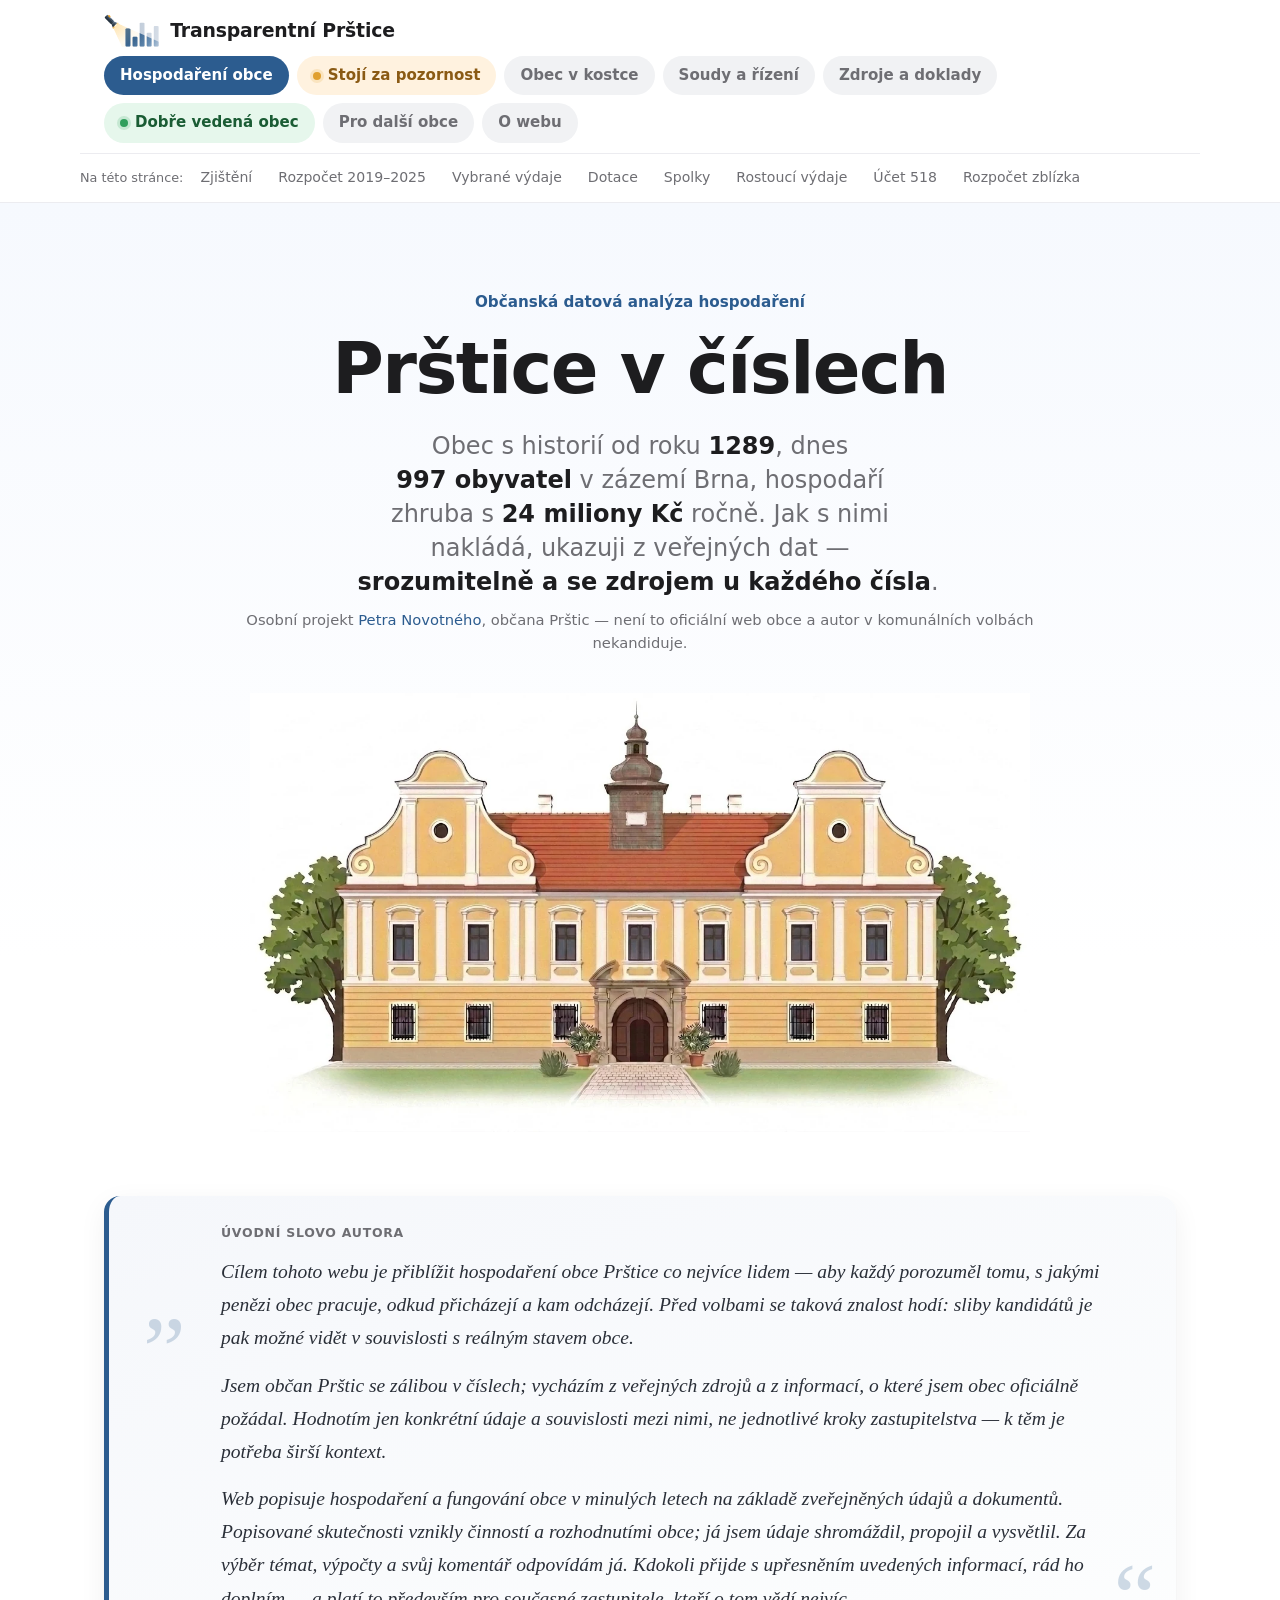
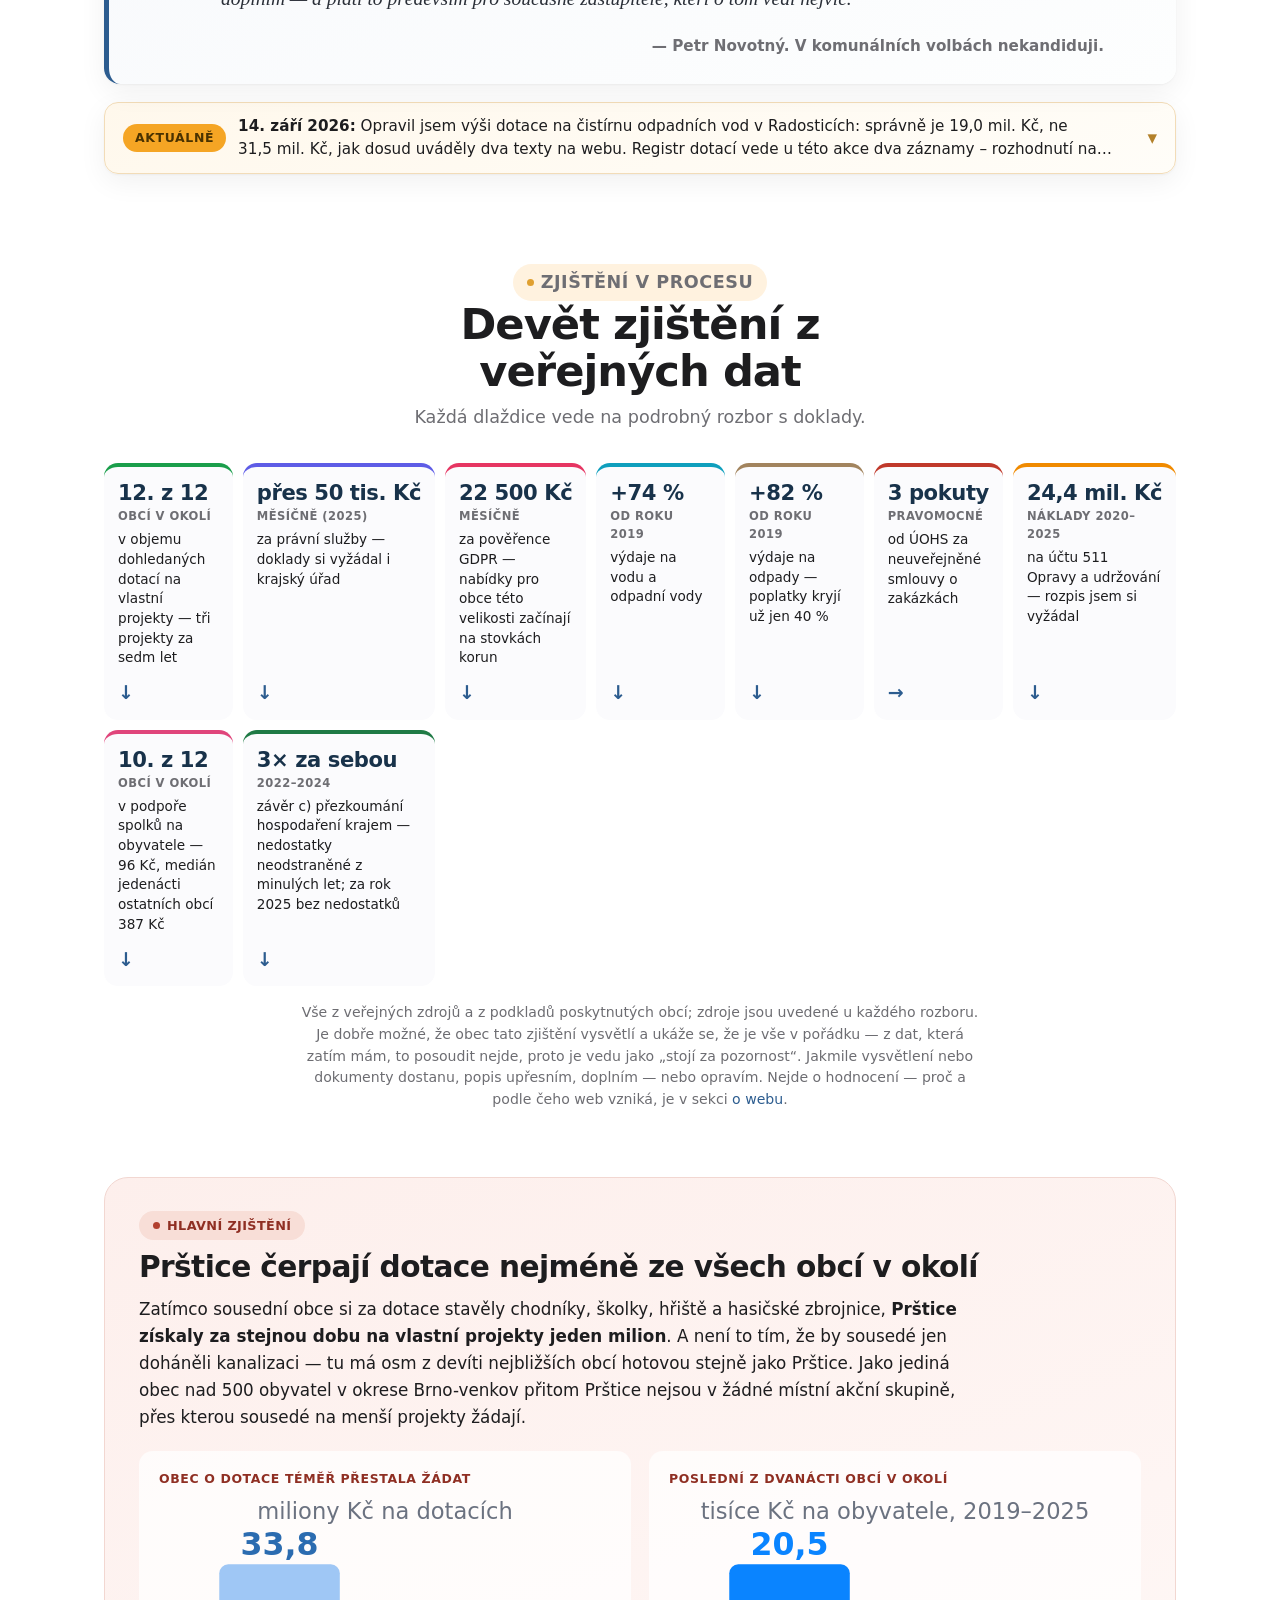
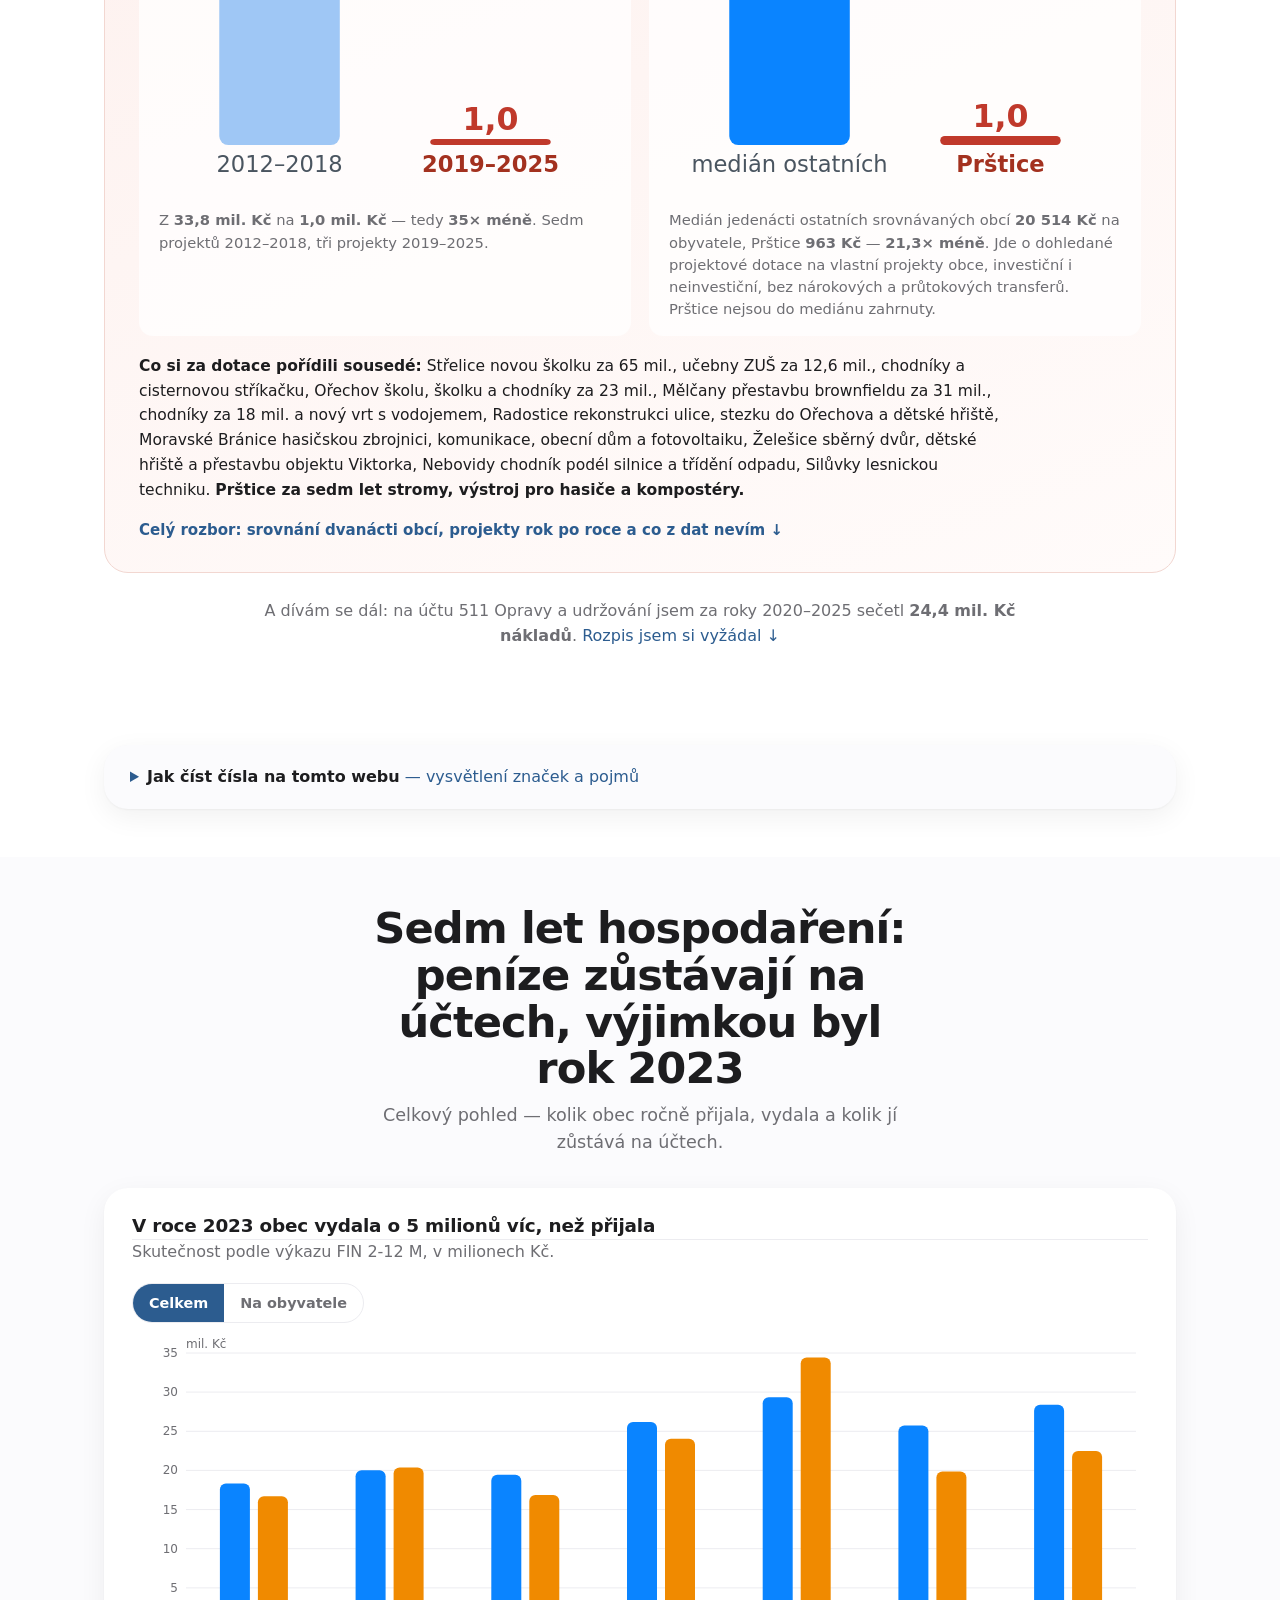
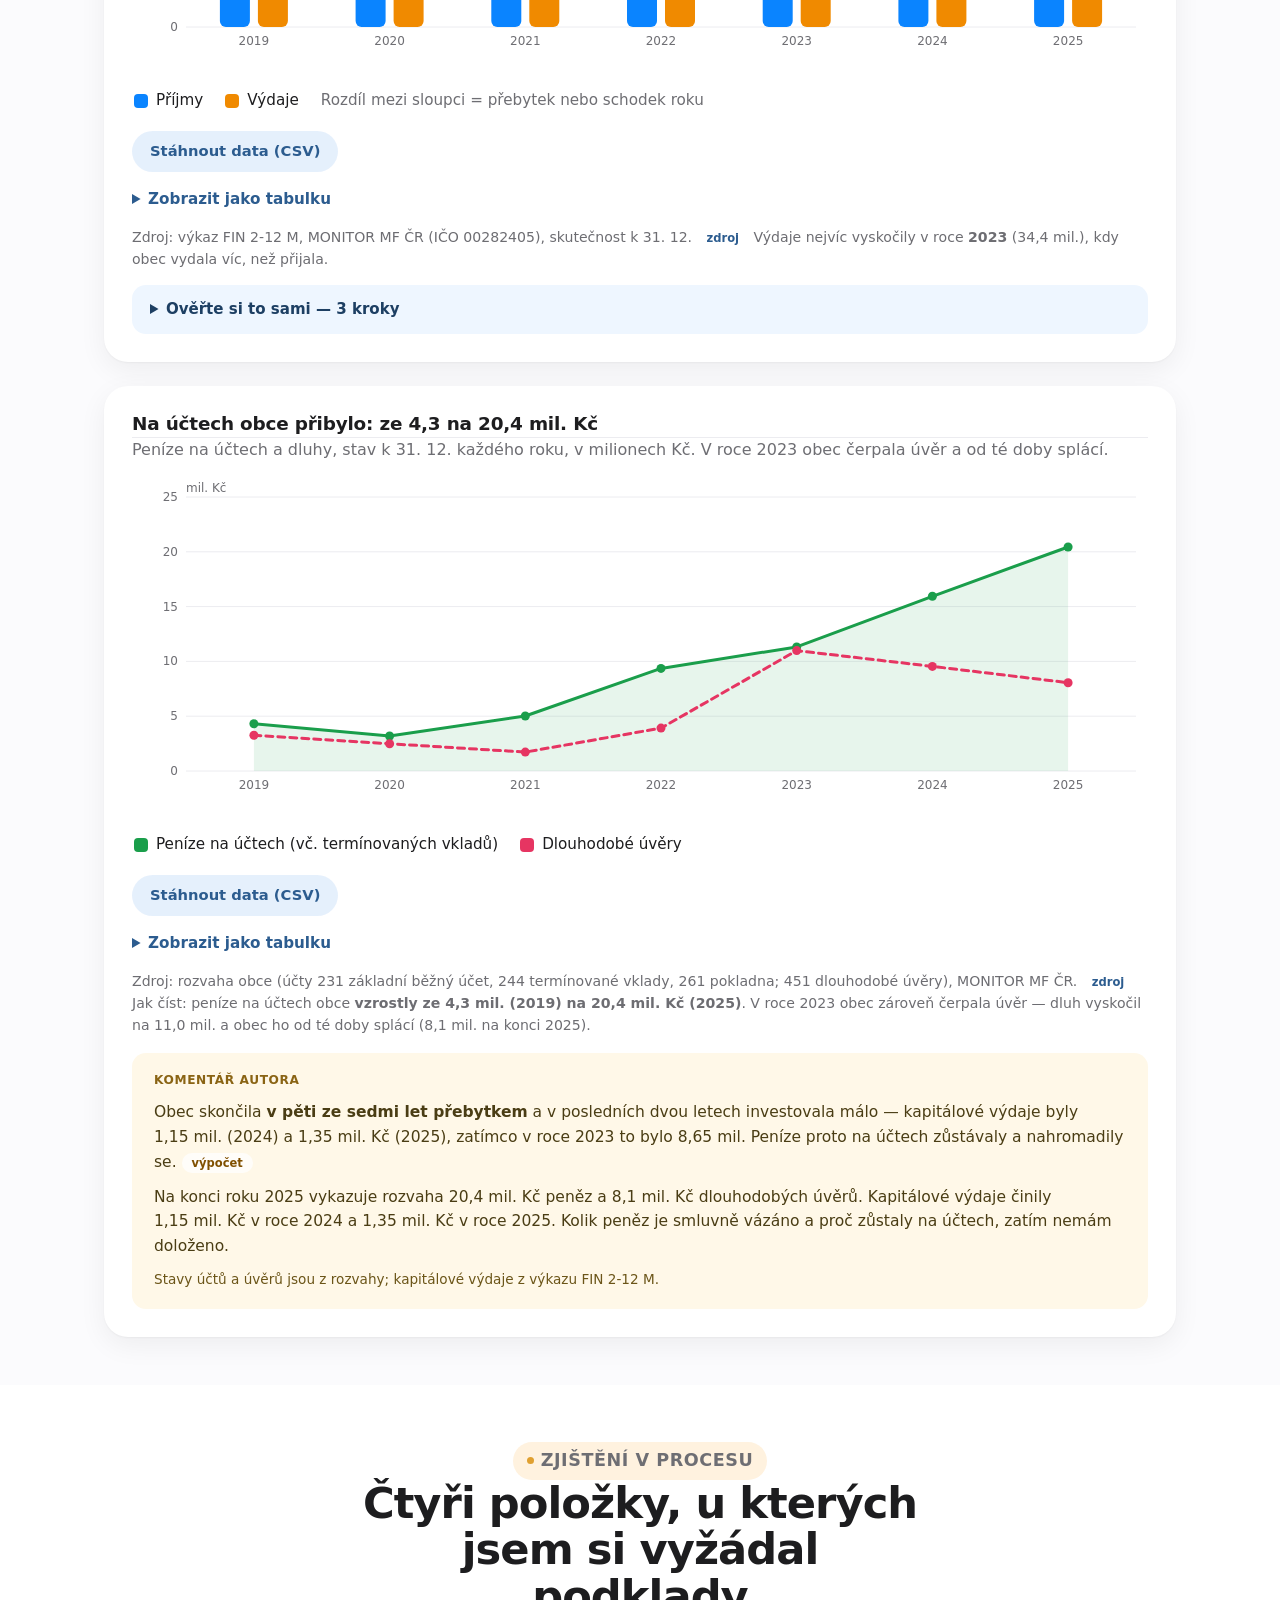
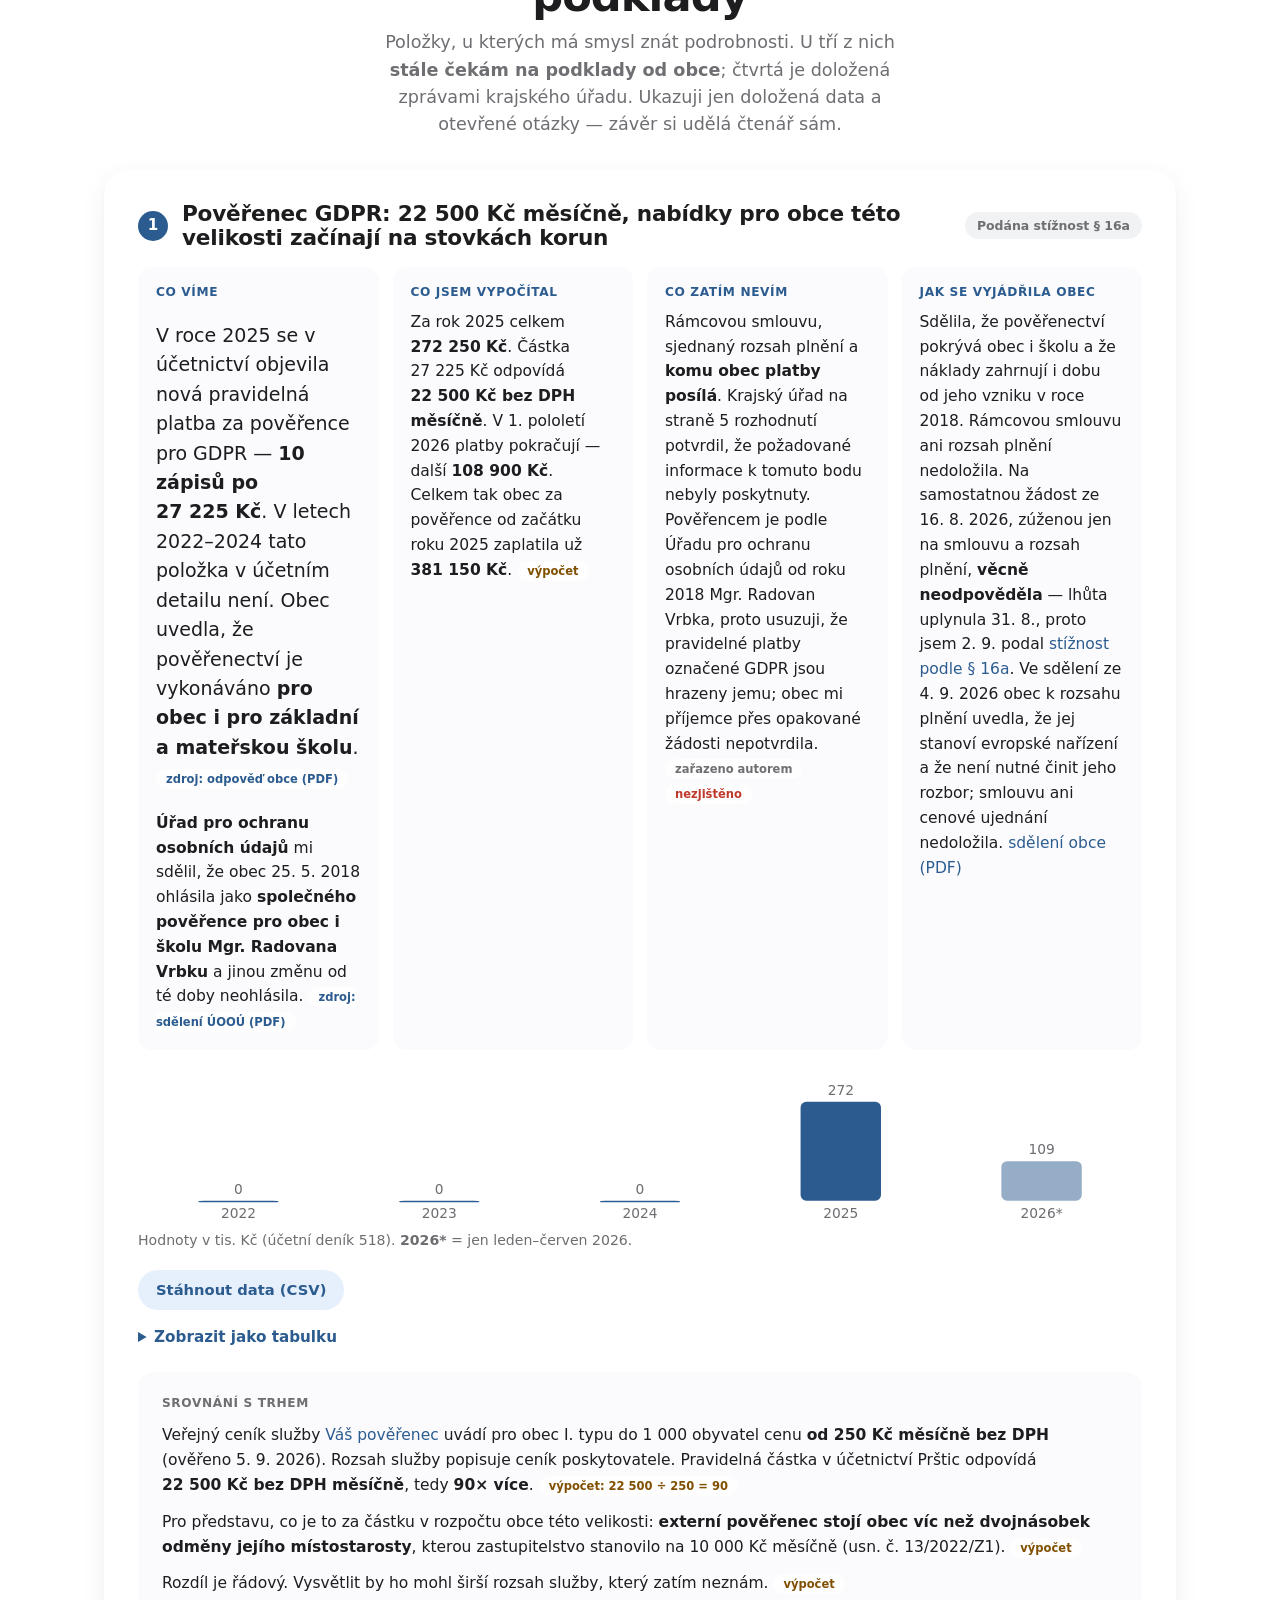
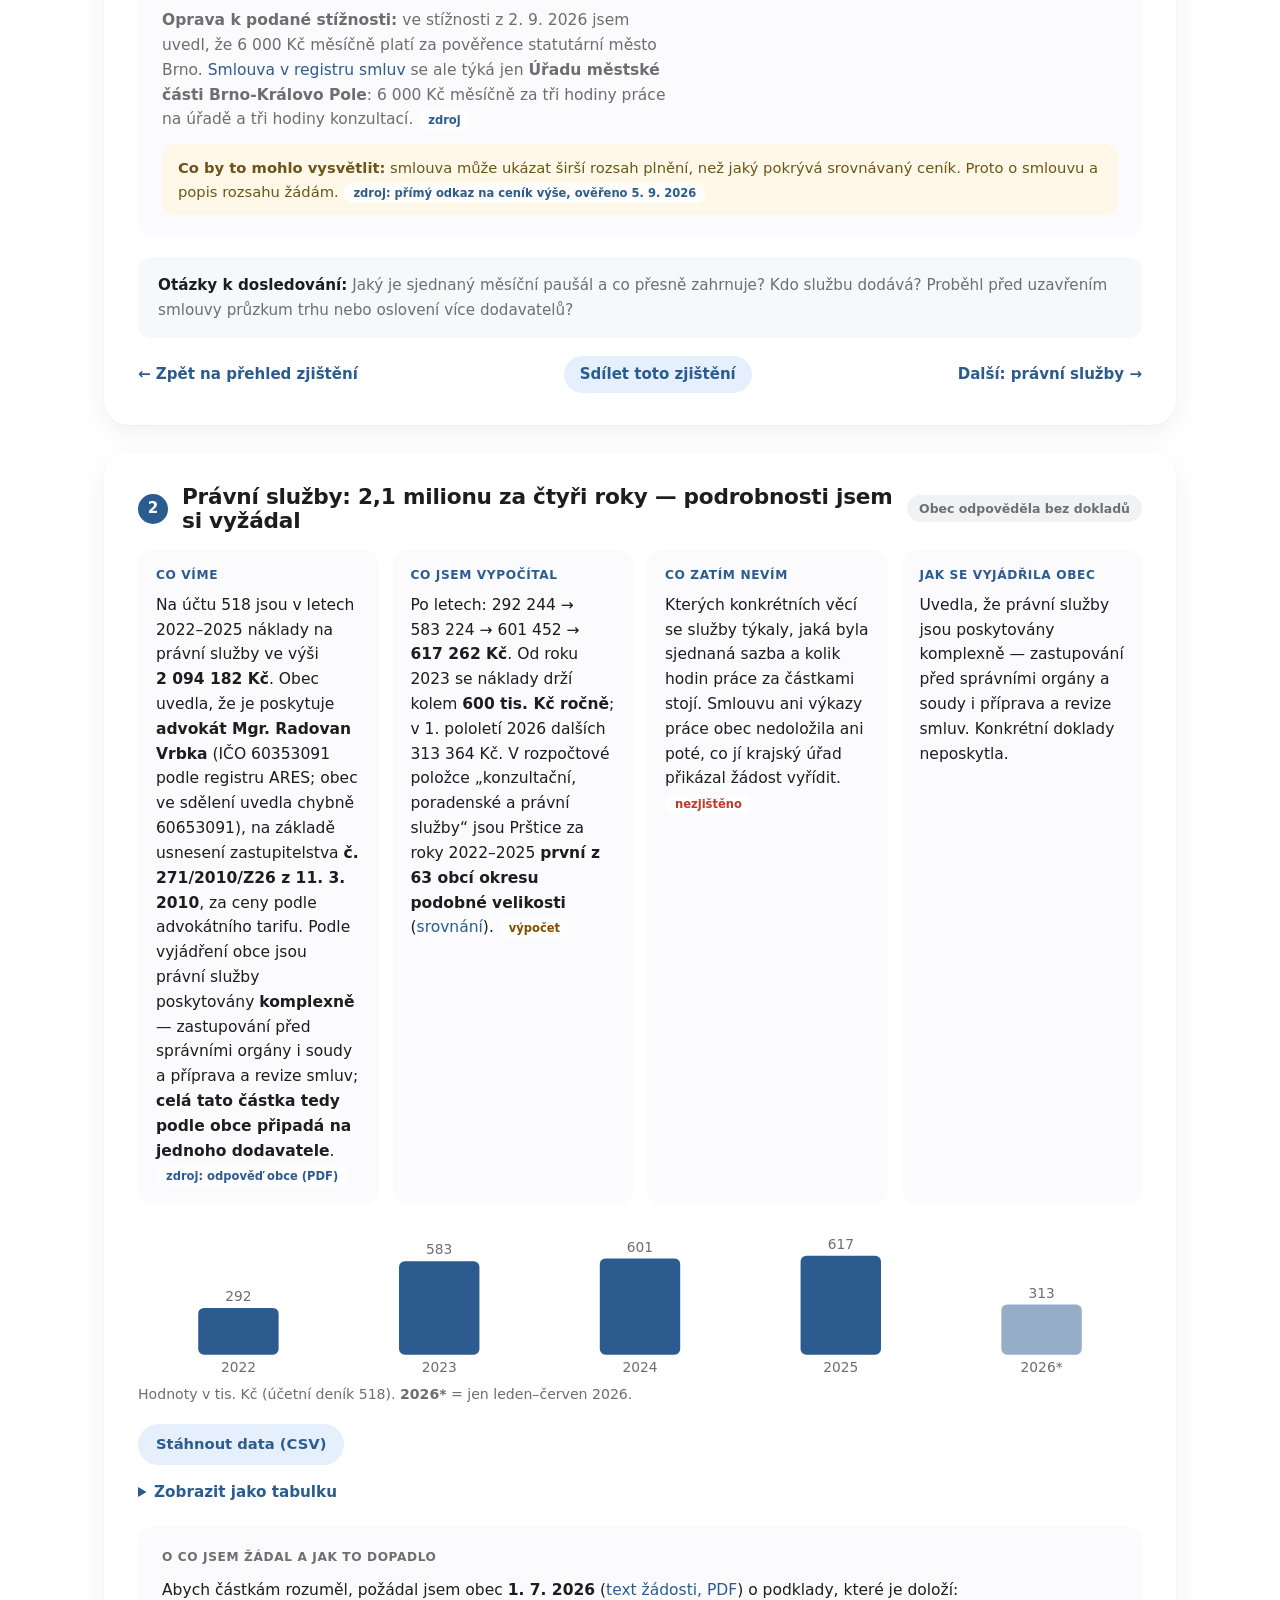
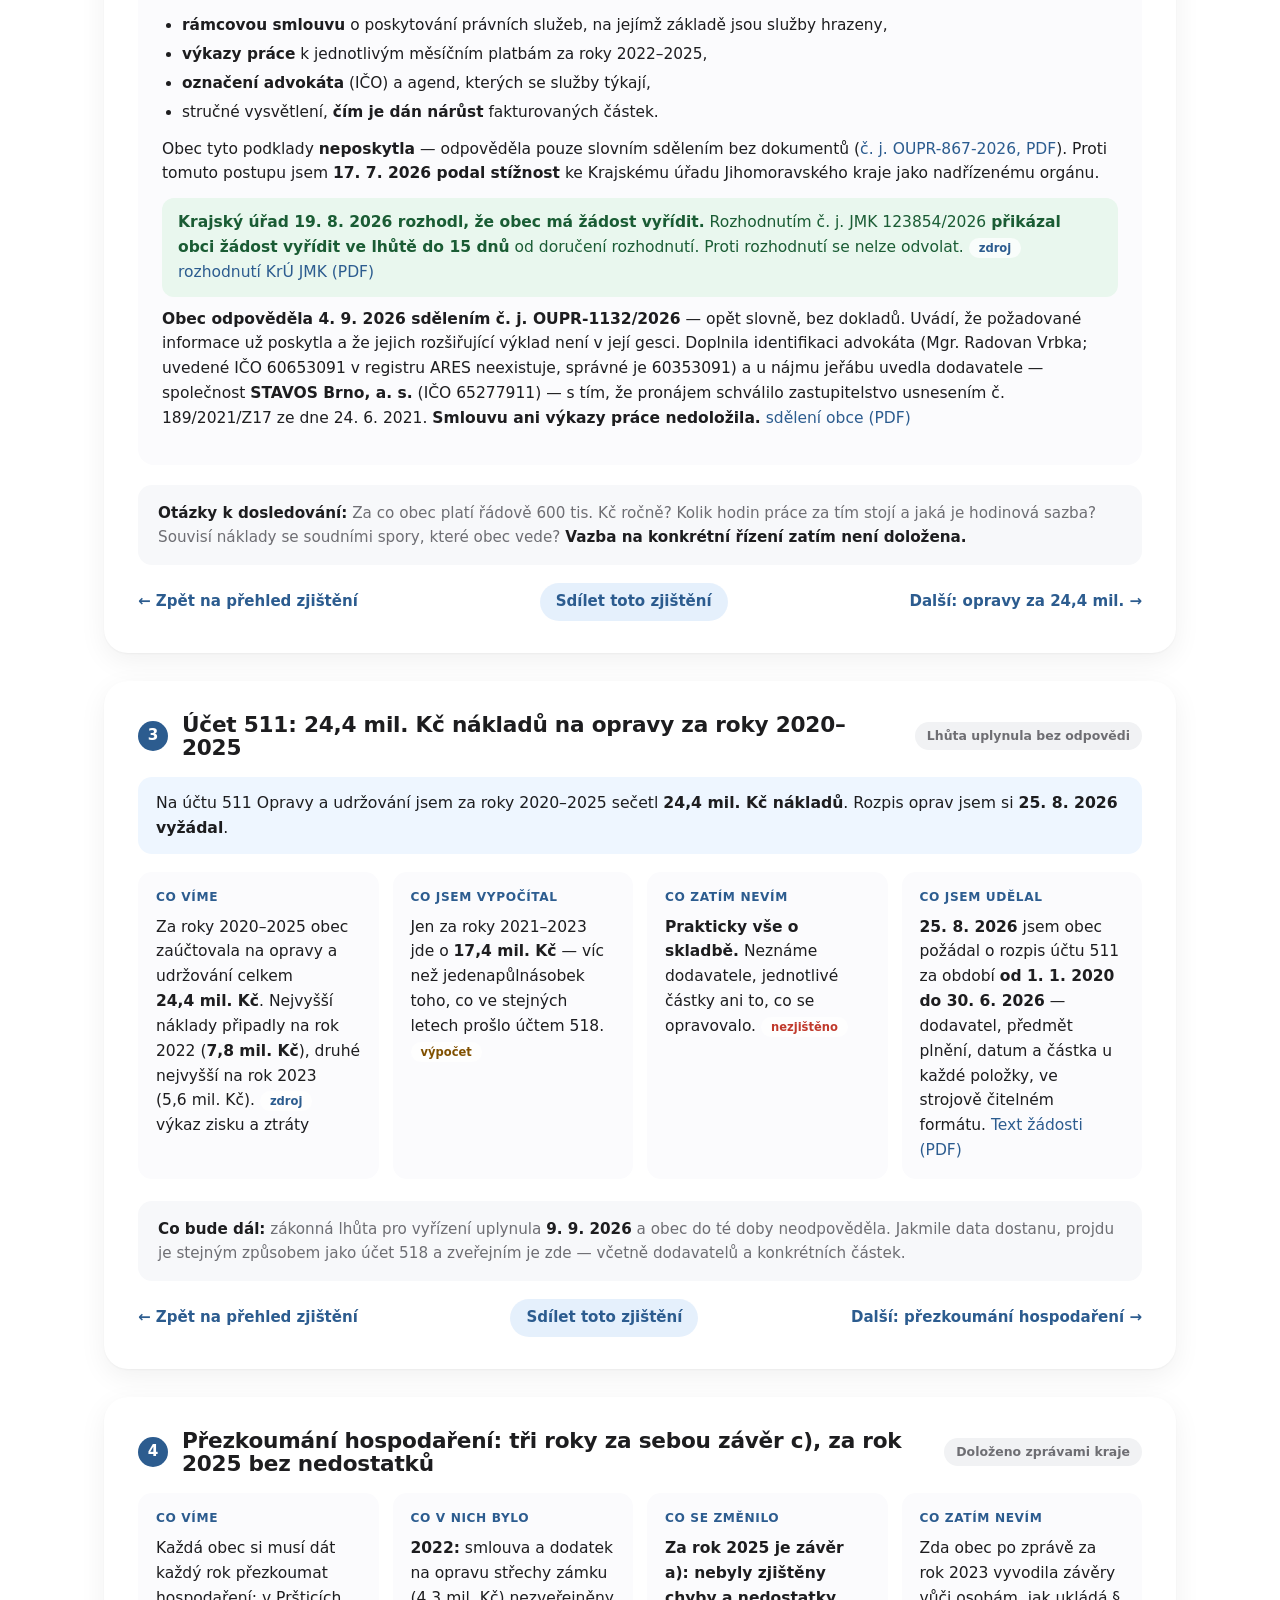
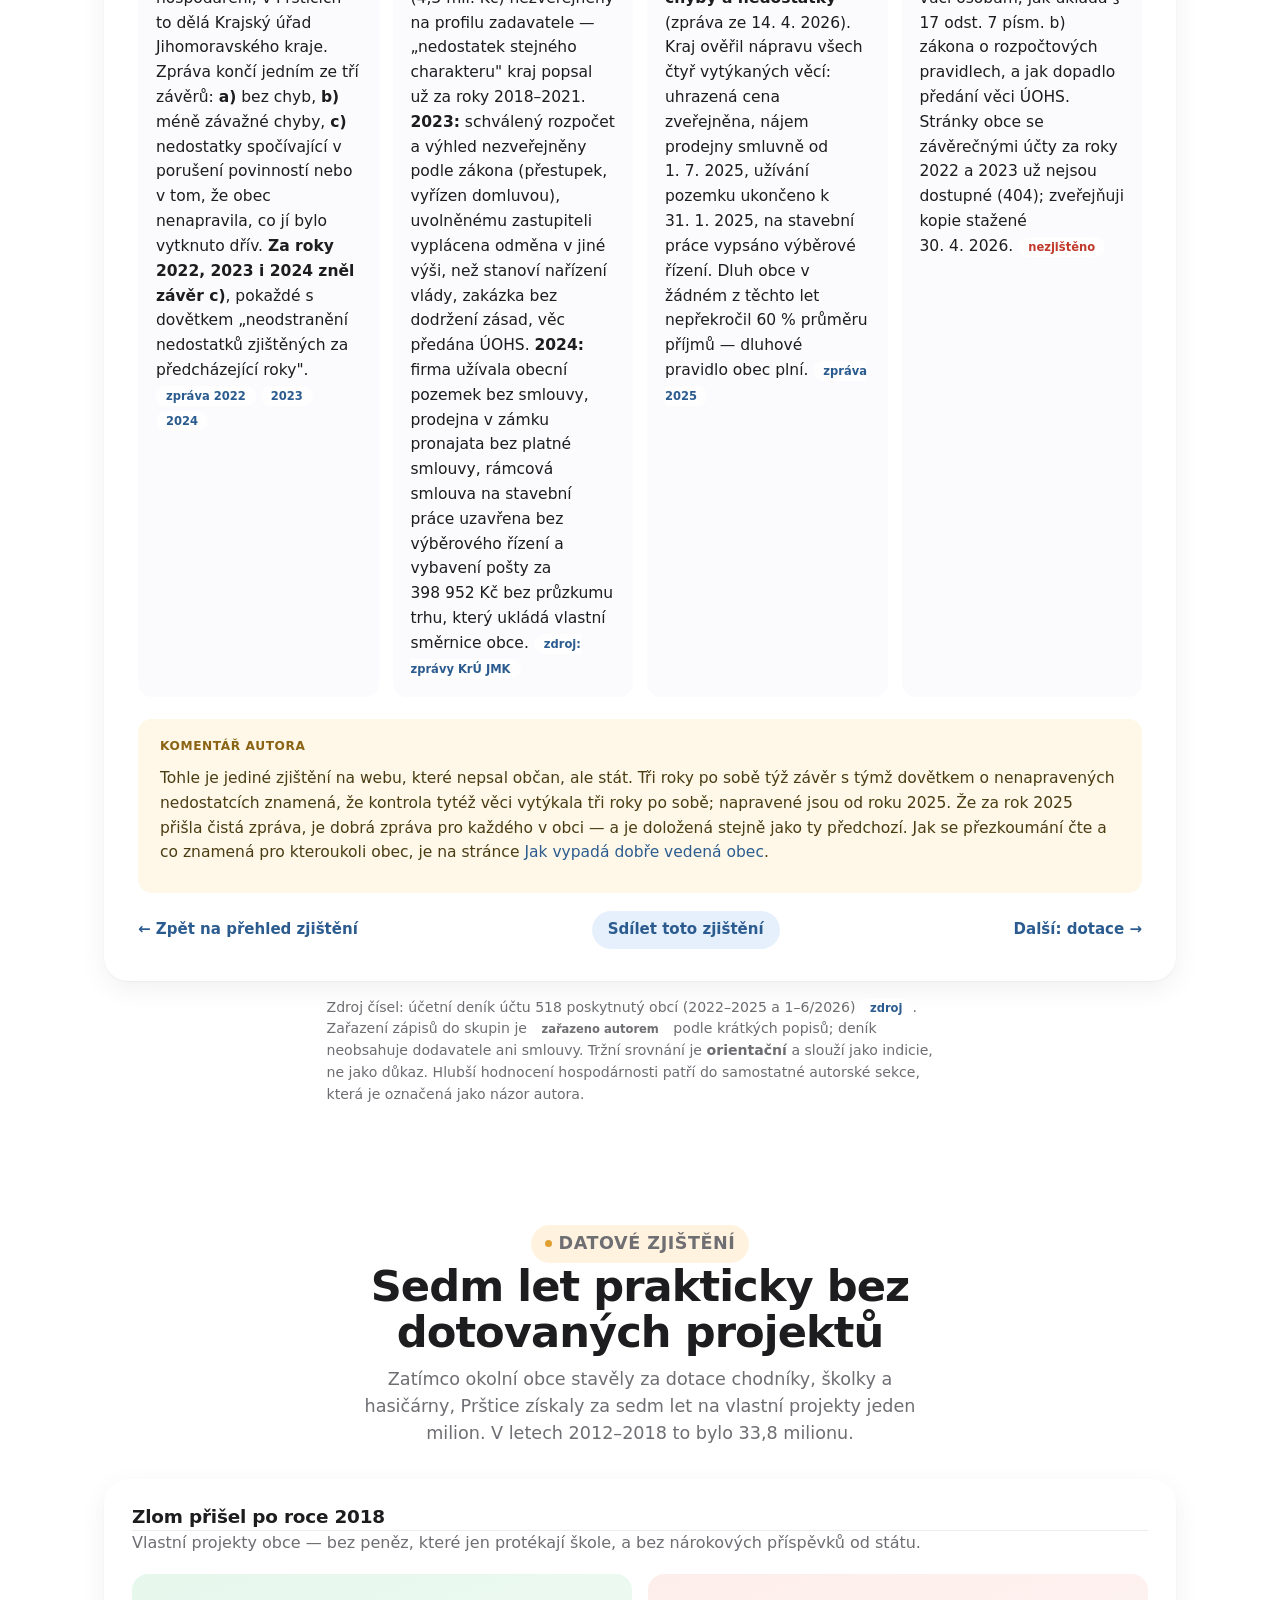
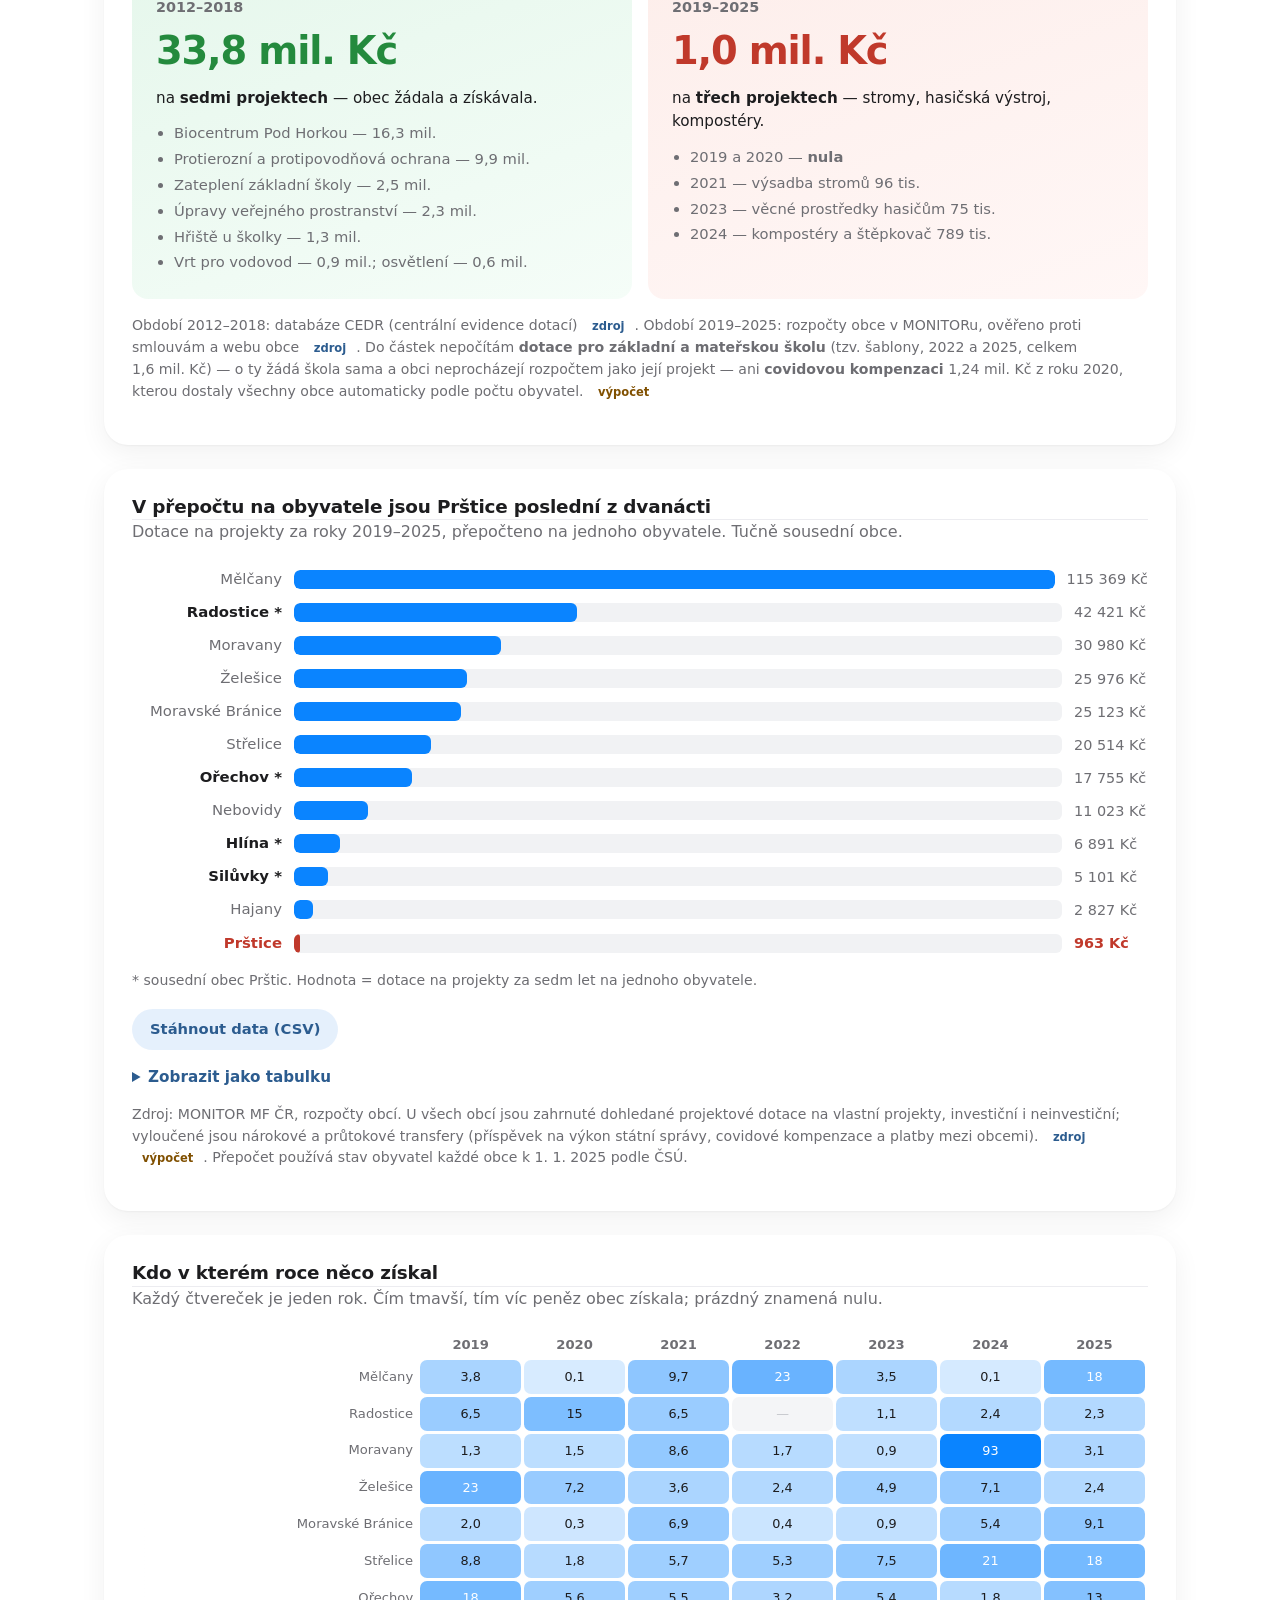
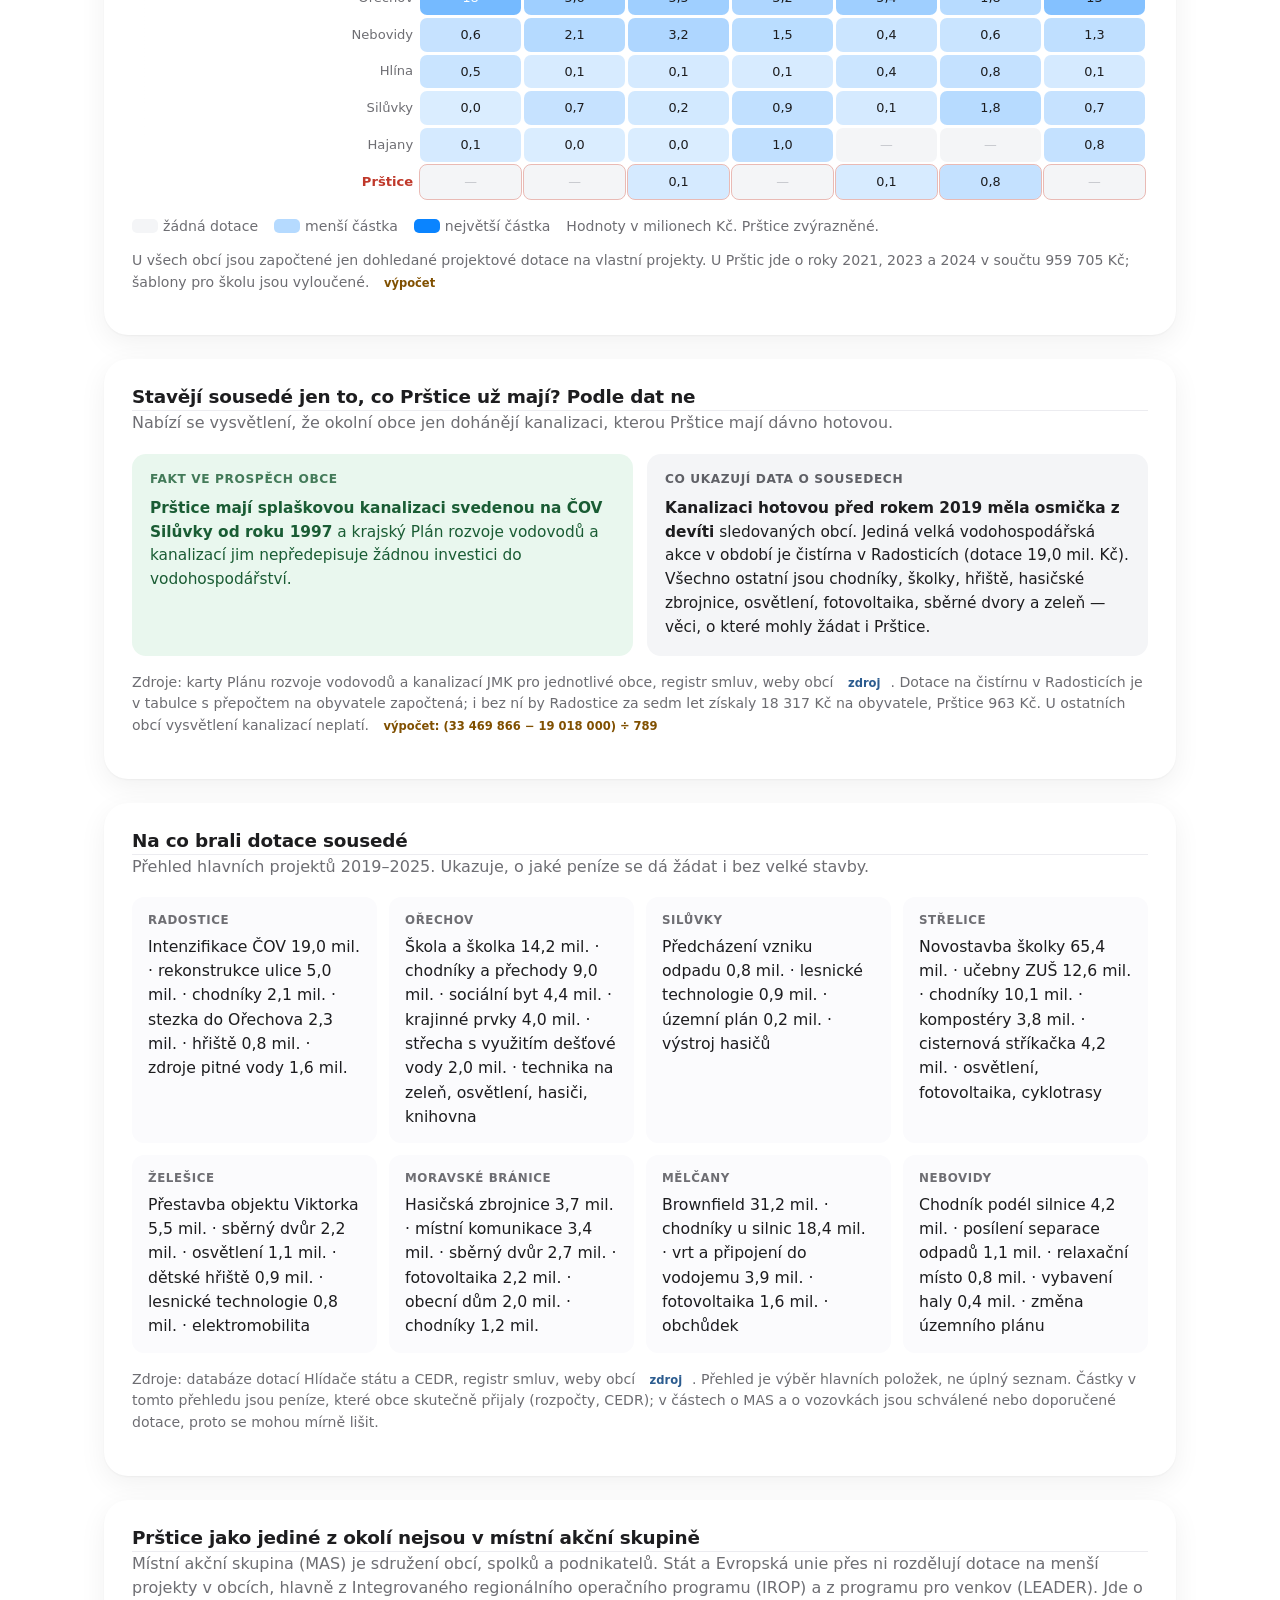
==== commit 4b05088a: "Aktualizace 14. 9.: MAS a obce mimo MAS, Omice a chybějící projekty, vozovky, pověřenec podle ÚOOÚ, " ====
--- a/web/index.html
+++ b/web/index.html
@@ -89,7 +89,7 @@
   </div></div>
 
   <!-- ÚVODNÍ BILANCE -->
-  <div class="wide"><!--aktuality-start--><details class="aktuality"><summary><span class="aznak">Aktuálně</span><span class="ateaser"><b>6. září 2026:</b> Doplnil jsem srovnání výdajů na konzultační, poradenské a právní služby (rozpočtová položka 5166) s obcemi okresu Brno-venkov, které mají 700–1 500 obyvatel. Za roky 2022–2025 vydaly Prštice z těchto 63 obcí nejvíc — 2 397 tis. Kč proti mediánu ostatních 325 tis. Kč. U částky je nově uvedeno, komu podle sdělení obce směřuje a na základě jakého usnesení zastupitelstva.</span><span class="acaret">▾</span></summary><ul><li><span class="ad">6. září 2026</span><span class="at">Doplnil jsem srovnání výdajů na konzultační, poradenské a právní služby (rozpočtová položka 5166) s obcemi okresu Brno-venkov, které mají 700–1 500 obyvatel. Za roky 2022–2025 vydaly Prštice z těchto 63 obcí nejvíc — 2 397 tis. Kč proti mediánu ostatních 325 tis. Kč. U částky je nově uvedeno, komu podle sdělení obce směřuje a na základě jakého usnesení zastupitelstva. <a href="rizeni.html#okres-h">více →</a></span></li><li><span class="ad">4. září 2026</span><span class="at">Obec odpověděla na žádost z 1. 7. 2026, kterou jí krajský úřad přikázal vyřídit (č. j. OUPR-1132/2026). Ptal jsem se na smlouvy, faktury a rozsah plnění u tří položek — právní služby, pověřenec GDPR a nájem jeřábu. Žádný z těchto dokladů obec nedoložila. Odpověď opakuje dřívější vysvětlení; doplnila IČO advokáta, dodavatele jeřábu a usnesení k pronájmu. U pověřence GDPR obec dodavatele nejmenuje ani nyní. <a href="dokumenty/2026-09-04_odpoved-obce-OUPR-1132-2026.pdf">více →</a></span></li><li><span class="ad">2. září 2026</span><span class="at">Podal jsem stížnost podle § 16a odst. 1 písm. b) zákona o svobodném přístupu k informacím: na žádost ze 16. 8. 2026 o smlouvu s pověřencem GDPR a rozsah jeho plnění obec do konce zákonné lhůty 31. 8. neodpověděla vůbec — informace neposkytla, rozhodnutí o odmítnutí nevydala ani lhůtu neprodloužila. Obec má nyní 7 dnů na to, aby žádosti sama vyhověla, jinak musí stížnost se spisem předložit krajskému úřadu. <a href="jak-to-vime.html#dokumenty">více →</a></span></li><li><span class="ad">2. září 2026</span><span class="at">Doplněna sekce o MAS Bobrava: na území třinácti obcí rozdělila 65,2 mil. Kč na 112 projektů, chodníky s 95% dotací. Zařazení obce do území je podle metodiky ministerstva bez finančních závazků. K opravě vozovek schválené 27. 8. je doplněn celostátní dotační titul, z něhož čerpali sousedé. <a href="index.html#mas-cisla">více →</a></span></li><li><span class="ad">1. září 2026</span><span class="at">Podal jsem stížnost podle § 16a odst. 1 písm. c) zákona o svobodném přístupu k informacím. Obec téhož dne poskytla k soudním řízením jen dvanáct spisových značek a souhrnný výčet protistran; předmět jednotlivých řízení, výsledky, náklady ani kopie rozhodnutí nedodala a o této části žádosti nevydala rozhodnutí o odmítnutí. Odkaz na www.justice.cz to nenahrazuje — sedmidenní lhůta pro takový postup podle § 6 odst. 1 už uplynula a evidence tam požadované údaje neobsahuje. <a href="jak-to-vime.html#dokumenty">více →</a></span></li><li><span class="ad">1. září 2026</span><span class="at">Obec odpověděla na žádost o přehled soudních řízení (č. j. OUPR-1109/2026): sdělila dvanáct spisových značek a souhrnný výčet čtyř protistran. Data zahájení, předměty řízení, výsledky, náklady ani kopie rozhodnutí neposkytla; u zbytku žádosti nevydala rozhodnutí o odmítnutí. <a href="dokumenty/2026-09-01_odpoved-obce-OUPR-1109-2026.pdf">více →</a></span></li></ul><p class="apata">Úplný přehled všech kroků a dokladů: <a href="jak-to-vime.html">Zdroje a doklady</a>.</p></details><!--aktuality-konec--></div>
+  <div class="wide"><!--aktuality-start--><details class="aktuality"><summary><span class="aznak">Aktuálně</span><span class="ateaser"><b>14. září 2026:</b> Opravil jsem výši dotace na čistírnu odpadních vod v Radosticích: správně je 19,0 mil. Kč, ne 31,5 mil. Kč, jak dosud uváděly dva texty na webu. Registr dotací vede u této akce dva záznamy – rozhodnutí na 19,0 mil. Kč a zvlášť druhou splátku téže dotace 12,5 mil. Kč pro rok 2020 – a souhrnný přehled, ze kterého jsem vycházel, je sečetl. Správnou výši jsem ověřil v rozpočtech a závěrečných účtech Radostic. Grafy, přepočty na obyvatele a pořadí obcí vycházejí z rozpočtů obcí, kde byla dotace vždy započtená správnou částkou, takže se pořadí ani vyznění srovnání nemění.</span><span class="acaret">▾</span></summary><ul><li><span class="ad">14. září 2026</span><span class="at">Opravil jsem výši dotace na čistírnu odpadních vod v Radosticích: správně je 19,0 mil. Kč, ne 31,5 mil. Kč, jak dosud uváděly dva texty na webu. Registr dotací vede u této akce dva záznamy – rozhodnutí na 19,0 mil. Kč a zvlášť druhou splátku téže dotace 12,5 mil. Kč pro rok 2020 – a souhrnný přehled, ze kterého jsem vycházel, je sečetl. Správnou výši jsem ověřil v rozpočtech a závěrečných účtech Radostic. Grafy, přepočty na obyvatele a pořadí obcí vycházejí z rozpočtů obcí, kde byla dotace vždy započtená správnou částkou, takže se pořadí ani vyznění srovnání nemění. <a href="index.html#dotace">více →</a></span></li><li><span class="ad">14. září 2026</span><span class="at">Úřad pro ochranu osobních údajů mi na žádost sdělil, že obec Prštice 25. 5. 2018 ohlásila jako společného pověřence pro ochranu osobních údajů pro obec i základní a mateřskou školu Mgr. Radovana Vrbku a jiné oznámení od té doby neučinila. Pověřenec je tedy od roku 2018 tatáž osoba. Kdo je příjemcem měsíčních plateb 27 225 Kč, obec dál nesdělila. <a href="index.html#p-gdpr">více →</a></span></li><li><span class="ad">14. září 2026</span><span class="at">Na upozornění občana, který zná místní souvislosti, jsem upřesnil přehled dotací přes MAS Bobrava. Obec Omice jsem původně vedl s nulou. Omice ale mají přidělenou dotaci 400 000 Kč na naučné tabule a altány z výzvy MAS z roku 2025. Při ověřování jsem do přehledu zahrnul i další projekty, které na mapě podpořených projektů MAS nejsou – většinou jde o dotace už přidělené, ale zatím nevyplacené. Tabulka má nově 132 projektů za 69,7 mil. Kč a celkový obraz je tak přesnější. Prštice jsou jedinou obcí v tabulce bez projektu. <a href="index.html#mas-cisla">více →</a></span></li><li><span class="ad">14. září 2026</span><span class="at">Doplnil jsem srovnání k místním akčním skupinám. V okrese Brno-venkov je mimo MAS šest ze 187 obcí a Prštice jsou mezi nimi jediná obec nad 500 obyvatel. Ostatních pět má 66 až 314 obyvatel. Nově je u MAS Bobrava i přehled všech jedenácti projektů na chodníky, přechody a stezky za 32,5 mil. Kč. <a href="index.html#mas-cisla">více →</a></span></li><li><span class="ad">14. září 2026</span><span class="at">Upřesnil jsem údaje o dotaci ministerstva na opravy místních komunikací. Z výzvy 2019 získaly peníze také Radostice, Ostopovice a Moravany. Doplnil jsem, které obce žádaly neúspěšně a že pro rok 2026 ministerstvo výzvu nevyhlásilo. <a href="index.html#vozovky">více →</a></span></li><li><span class="ad">6. září 2026</span><span class="at">Doplnil jsem srovnání výdajů na konzultační, poradenské a právní služby (rozpočtová položka 5166) s obcemi okresu Brno-venkov, které mají 700–1 500 obyvatel. Za roky 2022–2025 vydaly Prštice z těchto 63 obcí nejvíc — 2 397 tis. Kč proti mediánu ostatních 325 tis. Kč. U částky je nově uvedeno, komu podle sdělení obce směřuje a na základě jakého usnesení zastupitelstva. <a href="rizeni.html#okres-h">více →</a></span></li></ul><p class="apata">Úplný přehled všech kroků a dokladů: <a href="jak-to-vime.html">Zdroje a doklady</a>.</p></details><!--aktuality-konec--></div>
 
   <section id="souhrn" class="wide reveal">
     <div class="sec-head" id="zjisteni-prehled">
@@ -117,7 +117,7 @@
     <a class="zjbanner" href="#dotace" aria-label="Hlavní zjištění: Prštice čerpají dotace nejméně ze všech obcí v okolí — přejít na podrobný rozbor">
       <p class="odznak">Hlavní zjištění</p>
       <h2>Prštice čerpají dotace nejméně ze všech obcí v okolí</h2>
-      <p class="lead">Zatímco sousední obce si za dotace stavěly chodníky, školky, hřiště a hasičské zbrojnice, <strong>Prštice získaly za stejnou dobu na vlastní projekty jeden milion</strong>. A není to tím, že by sousedé jen doháněli kanalizaci — tu má osm z devíti nejbližších obcí hotovou stejně jako Prštice.</p>
+      <p class="lead">Zatímco sousední obce si za dotace stavěly chodníky, školky, hřiště a hasičské zbrojnice, <strong>Prštice získaly za stejnou dobu na vlastní projekty jeden milion</strong>. A není to tím, že by sousedé jen doháněli kanalizaci — tu má osm z devíti nejbližších obcí hotovou stejně jako Prštice. Jako jediná obec nad 500&nbsp;obyvatel v okrese Brno-venkov přitom Prštice nejsou v žádné místní akční skupině, přes kterou sousedé na menší projekty žádají.</p>
       <div class="zbcisla infog">
         <div>
           <p class="ignad">Obec o dotace téměř přestala žádat</p>
@@ -239,10 +239,10 @@
       <div class="phead"><span class="poradi">1</span><h3>Pověřenec GDPR: 22&nbsp;500&nbsp;Kč měsíčně, nabídky pro obce této velikosti začínají na stovkách korun</h3>
         <span class="stav">Podána stížnost §&nbsp;16a</span></div>
       <div class="ctyri">
-        <div><p class="lab">Co víme</p><p>V roce 2025 se v účetnictví objevila nová pravidelná platba za pověřence pro GDPR — <b>10 zápisů po 27&nbsp;225&nbsp;Kč</b>. V letech 2022–2024 tato položka v účetním detailu není. Obec uvedla, že pověřenectví je vykonáváno <b>pro obec i pro základní a mateřskou školu</b>. <a class="chip zdroj" href="dokumenty/2026-07-17_odpoved-obce-OUPR-867-2026.pdf">zdroj: odpověď obce (PDF)</a></p></div>
+        <div><p class="lab">Co víme</p><p>V roce 2025 se v účetnictví objevila nová pravidelná platba za pověřence pro GDPR — <b>10 zápisů po 27&nbsp;225&nbsp;Kč</b>. V letech 2022–2024 tato položka v účetním detailu není. Obec uvedla, že pověřenectví je vykonáváno <b>pro obec i pro základní a mateřskou školu</b>. <a class="chip zdroj" href="dokumenty/2026-07-17_odpoved-obce-OUPR-867-2026.pdf">zdroj: odpověď obce (PDF)</a></p><p><b>Úřad pro ochranu osobních údajů</b> mi sdělil, že obec 25.&nbsp;5.&nbsp;2018 ohlásila jako <b>společného pověřence pro obec i školu Mgr. Radovana Vrbku</b> a jinou změnu od té doby neohlásila. <a class="chip zdroj" href="dokumenty/2026-09-14_odpoved-UOOU-poverenec.pdf">zdroj: sdělení ÚOOÚ (PDF)</a></p></div>
         <div><p class="lab">Co jsem vypočítal</p><p>Za rok 2025 celkem <b>272&nbsp;250&nbsp;Kč</b>. Částka 27&nbsp;225&nbsp;Kč odpovídá <b>22&nbsp;500&nbsp;Kč bez DPH měsíčně</b>. V 1. pololetí 2026 platby pokračují — další <b>108&nbsp;900&nbsp;Kč</b>. Celkem tak obec za pověřence od začátku roku 2025 zaplatila už <b>381&nbsp;150&nbsp;Kč</b>. <span class="chip vypocet">výpočet</span></p></div>
-        <div><p class="lab">Co zatím nevím</p><p>Rámcovou smlouvu a sjednaný rozsah plnění. Ve stížnosti jsem uvedl, že ze sdělení není patrné, komu je paušál hrazen. Krajský úřad na straně 5 rozhodnutí potvrdil, že požadované informace k tomuto bodu nebyly poskytnuty. Obec uvádí Mgr. Radovana Vrbku jako svého pověřence pro ochranu osobních údajů. Proto usuzuji, že pravidelné platby označené GDPR jsou hrazeny jemu; obec mi příjemce přes opakované žádosti nepotvrdila. <span class="chip nezjisteno">nezjištěno</span></p></div>
-        <div><p class="lab">Jak se vyjádřila obec</p><p>Sdělila, že pověřenectví pokrývá obec i školu a že náklady zahrnují i dobu od jeho vzniku v roce 2018. Rámcovou smlouvu ani rozsah plnění nedoložila. Na samostatnou žádost ze 16.&nbsp;8.&nbsp;2026, zúženou jen na smlouvu a rozsah plnění, <b>neodpověděla vůbec</b> — lhůta uplynula 31.&nbsp;8., proto jsem 2.&nbsp;9. podal <a href="dokumenty/2026-09-02_stiznost-16a-gdpr.pdf">stížnost podle §&nbsp;16a</a>. Ve sdělení ze 4.&nbsp;9. 2026 obec k rozsahu plnění uvedla, že jej stanoví evropské nařízení a že není nutné činit jeho rozbor; smlouvu ani cenové ujednání nedoložila. <a href="dokumenty/2026-09-04_odpoved-obce-OUPR-1132-2026.pdf">sdělení obce (PDF)</a></p></div>
+        <div><p class="lab">Co zatím nevím</p><p>Rámcovou smlouvu, sjednaný rozsah plnění a <b>komu obec platby posílá</b>. Krajský úřad na straně 5 rozhodnutí potvrdil, že požadované informace k tomuto bodu nebyly poskytnuty. Pověřencem je podle Úřadu pro ochranu osobních údajů od roku 2018 Mgr. Radovan Vrbka, proto usuzuji, že pravidelné platby označené GDPR jsou hrazeny jemu; obec mi příjemce přes opakované žádosti nepotvrdila. <span class="chip autor">zařazeno autorem</span> <span class="chip nezjisteno">nezjištěno</span></p></div>
+        <div><p class="lab">Jak se vyjádřila obec</p><p>Sdělila, že pověřenectví pokrývá obec i školu a že náklady zahrnují i dobu od jeho vzniku v roce 2018. Rámcovou smlouvu ani rozsah plnění nedoložila. Na samostatnou žádost ze 16.&nbsp;8.&nbsp;2026, zúženou jen na smlouvu a rozsah plnění, <b>věcně neodpověděla</b> — lhůta uplynula 31.&nbsp;8., proto jsem 2.&nbsp;9. podal <a href="dokumenty/2026-09-02_stiznost-16a-gdpr.pdf">stížnost podle §&nbsp;16a</a>. Ve sdělení ze 4.&nbsp;9. 2026 obec k rozsahu plnění uvedla, že jej stanoví evropské nařízení a že není nutné činit jeho rozbor; smlouvu ani cenové ujednání nedoložila. <a href="dokumenty/2026-09-04_odpoved-obce-OUPR-1132-2026.pdf">sdělení obce (PDF)</a></p></div>
       </div>
       <div class="graf" data-graf="gdpr"></div>
       <div class="srov">
@@ -250,6 +250,7 @@
         <p>Veřejný ceník služby <a href="https://vaspoverenec.cz/" target="_blank" rel="noopener">Váš pověřenec</a> uvádí pro obec I. typu do 1&nbsp;000 obyvatel cenu <b>od 250&nbsp;Kč měsíčně bez DPH</b> (ověřeno 5.&nbsp;9.&nbsp;2026). Rozsah služby popisuje ceník poskytovatele. Pravidelná částka v účetnictví Prštic odpovídá <b>22&nbsp;500&nbsp;Kč bez DPH měsíčně</b>, tedy <b>90× více</b>. <span class="chip vypocet">výpočet: 22&nbsp;500 ÷ 250 = 90</span></p>
         <p>Pro představu, co je to za částku v rozpočtu obce této velikosti: <b>externí pověřenec stojí obec víc než dvojnásobek odměny jejího místostarosty</b>, kterou zastupitelstvo stanovilo na 10&nbsp;000&nbsp;Kč měsíčně (usn. č. 13/2022/Z1). <span class="chip vypocet">výpočet</span></p>
         <p>Rozdíl je řádový. Vysvětlit by ho mohl širší rozsah služby, který zatím neznám. <span class="chip vypocet">výpočet</span></p>
+        <p class="pozn"><b>Oprava k podané stížnosti:</b> ve stížnosti z 2.&nbsp;9.&nbsp;2026 jsem uvedl, že 6&nbsp;000&nbsp;Kč měsíčně platí za pověřence statutární město Brno. <a href="https://smlouvy.gov.cz/smlouva/soubor/7784227/GDPR.pdf" target="_blank" rel="noopener">Smlouva v registru smluv</a> se ale týká jen <b>Úřadu městské části Brno-Královo Pole</b>: 6&nbsp;000&nbsp;Kč měsíčně za tři hodiny práce na úřadě a tři hodiny konzultací. <span class="chip zdroj">zdroj</span></p>
         <p class="varovani"><b>Co by to mohlo vysvětlit:</b> smlouva může ukázat širší rozsah plnění, než jaký pokrývá srovnávaný ceník. Proto o smlouvu a popis rozsahu žádám. <span class="chip zdroj">zdroj: přímý odkaz na ceník výše, ověřeno 5.&nbsp;9.&nbsp;2026</span></p>
       </div>
       <p class="otazky"><b>Otázky k dosledování:</b> Jaký je sjednaný měsíční paušál a co přesně zahrnuje? Kdo službu dodává? Proběhl před uzavřením smlouvy průzkum trhu nebo oslovení více dodavatelů?</p>
@@ -260,9 +261,9 @@
       <div class="phead"><span class="poradi">2</span><h3>Právní služby: 2,1 milionu za čtyři roky — podrobnosti jsem si vyžádal</h3>
         <span class="stav">Obec odpověděla bez dokladů</span></div>
       <div class="ctyri">
-        <div><p class="lab">Co víme</p><p>Na účtu 518 jsou v letech 2022–2025 náklady na právní služby ve výši <b style="white-space:nowrap">2&nbsp;094&nbsp;182&nbsp;Kč</b>. Obec uvedla, že je poskytuje <b>advokát Mgr. Radovan Vrbka</b> (IČO 60653091), na základě usnesení zastupitelstva <b>č. 271/2010/Z26 z 11. 3. 2010</b>, za ceny podle advokátního tarifu. Podle vyjádření obce jsou právní služby poskytovány <b>komplexně</b> — zastupování před správními orgány i soudy a příprava a revize smluv; <b>celá tato částka tedy podle obce připadá na jednoho dodavatele</b>. <a class="chip zdroj" href="dokumenty/2026-07-17_odpoved-obce-OUPR-867-2026.pdf">zdroj: odpověď obce (PDF)</a></p></div>
+        <div><p class="lab">Co víme</p><p>Na účtu 518 jsou v letech 2022–2025 náklady na právní služby ve výši <b style="white-space:nowrap">2&nbsp;094&nbsp;182&nbsp;Kč</b>. Obec uvedla, že je poskytuje <b>advokát Mgr. Radovan Vrbka</b> (IČO 60353091 podle registru ARES; obec ve sdělení uvedla chybně 60653091), na základě usnesení zastupitelstva <b>č. 271/2010/Z26 z 11. 3. 2010</b>, za ceny podle advokátního tarifu. Podle vyjádření obce jsou právní služby poskytovány <b>komplexně</b> — zastupování před správními orgány i soudy a příprava a revize smluv; <b>celá tato částka tedy podle obce připadá na jednoho dodavatele</b>. <a class="chip zdroj" href="dokumenty/2026-07-17_odpoved-obce-OUPR-867-2026.pdf">zdroj: odpověď obce (PDF)</a></p></div>
         <div><p class="lab">Co jsem vypočítal</p><p>Po letech: 292&nbsp;244 → 583&nbsp;224 → 601&nbsp;452 → <b>617&nbsp;262&nbsp;Kč</b>. Od roku 2023 se náklady drží kolem <b>600&nbsp;tis. Kč ročně</b>; v 1. pololetí 2026 dalších 313&nbsp;364&nbsp;Kč. V rozpočtové položce „konzultační, poradenské a právní služby“ jsou Prštice za roky 2022–2025 <b>první z 63 obcí okresu podobné velikosti</b> (<a href="rizeni.html#okres-h">srovnání</a>). <span class="chip vypocet">výpočet</span></p></div>
-        <div><p class="lab">Co zatím nevím</p><p>Kterých konkrétních věcí se služby týkaly, jaká byla sjednaná sazba a kolik hodin práce za částkami stojí. Faktury, smlouvu ani výkazy práce obec nedoložila ani poté, co jí to přikázal krajský úřad. <span class="chip nezjisteno">nezjištěno</span></p></div>
+        <div><p class="lab">Co zatím nevím</p><p>Kterých konkrétních věcí se služby týkaly, jaká byla sjednaná sazba a kolik hodin práce za částkami stojí. Smlouvu ani výkazy práce obec nedoložila ani poté, co jí krajský úřad přikázal žádost vyřídit. <span class="chip nezjisteno">nezjištěno</span></p></div>
         <div><p class="lab">Jak se vyjádřila obec</p><p>Uvedla, že právní služby jsou poskytovány komplexně — zastupování před správními orgány a soudy i příprava a revize smluv. Konkrétní doklady neposkytla.</p></div>
       </div>
       <div class="graf" data-graf="pravni"></div>
@@ -270,13 +271,14 @@
         <p class="lab">O co jsem žádal a jak to dopadlo</p>
         <p>Abych částkám rozuměl, požádal jsem obec <b>1. 7. 2026</b> (<a href="dokumenty/2026-07-01_zadost_detail-smluv-518.pdf">text žádosti, PDF</a>) o podklady, které je doloží:</p>
         <ul class="pozadavky">
-          <li><b>konkrétní faktury</b> za poskytnuté právní služby,</li>
-          <li><b>smlouvu o dílo nebo rámcovou smlouvu</b>, na jejímž základě jsou služby hrazeny,</li>
-          <li><b>výkazy práce</b>, které by fakturované částky podložily.</li>
+          <li><b>rámcovou smlouvu</b> o poskytování právních služeb, na jejímž základě jsou služby hrazeny,</li>
+          <li><b>výkazy práce</b> k jednotlivým měsíčním platbám za roky 2022–2025,</li>
+          <li><b>označení advokáta</b> (IČO) a agend, kterých se služby týkají,</li>
+          <li>stručné vysvětlení, <b>čím je dán nárůst</b> fakturovaných částek.</li>
         </ul>
         <p>Obec tyto podklady <b>neposkytla</b> — odpověděla pouze slovním sdělením bez dokumentů (<a href="dokumenty/2026-07-17_odpoved-obce-OUPR-867-2026.pdf">č. j. OUPR-867-2026, PDF</a>). Proti tomuto postupu jsem <b>17. 7. 2026 podal stížnost</b> ke Krajskému úřadu Jihomoravského kraje jako nadřízenému orgánu.</p>
         <p class="uspech"><b>Krajský úřad 19. 8. 2026 rozhodl, že obec má žádost vyřídit.</b> Rozhodnutím č. j. JMK 123854/2026 <b>přikázal obci žádost vyřídit ve lhůtě do 15 dnů</b> od doručení rozhodnutí. Proti rozhodnutí se nelze odvolat. <span class="chip zdroj">zdroj</span> <a href="dokumenty/2026-08-19_rozhodnuti-KrU-JMK.pdf">rozhodnutí KrÚ JMK (PDF)</a></p>
-        <p><b>Obec odpověděla 4.&nbsp;9. 2026 sdělením č. j. OUPR-1132/2026</b> — opět slovně, bez dokladů. Uvádí, že požadované informace už poskytla a že jejich rozšiřující výklad není v její gesci. Doplnila identifikaci advokáta (Mgr. Radovan Vrbka, IČO 60653091) a u nájmu jeřábu uvedla dodavatele — společnost <b>STAVOS Brno, a.&nbsp;s.</b> (IČO 65277911) — s tím, že pronájem schválilo zastupitelstvo usnesením č. 189/2021/Z17 ze dne 24.&nbsp;6.&nbsp;2021. <b>Faktury, smlouvu ani výkazy práce nedoložila.</b> <a href="dokumenty/2026-09-04_odpoved-obce-OUPR-1132-2026.pdf">sdělení obce (PDF)</a></p>
+        <p><b>Obec odpověděla 4.&nbsp;9. 2026 sdělením č. j. OUPR-1132/2026</b> — opět slovně, bez dokladů. Uvádí, že požadované informace už poskytla a že jejich rozšiřující výklad není v její gesci. Doplnila identifikaci advokáta (Mgr. Radovan Vrbka; uvedené IČO 60653091 v registru ARES neexistuje, správné je 60353091) a u nájmu jeřábu uvedla dodavatele — společnost <b>STAVOS Brno, a.&nbsp;s.</b> (IČO 65277911) — s tím, že pronájem schválilo zastupitelstvo usnesením č. 189/2021/Z17 ze dne 24.&nbsp;6.&nbsp;2021. <b>Smlouvu ani výkazy práce nedoložila.</b> <a href="dokumenty/2026-09-04_odpoved-obce-OUPR-1132-2026.pdf">sdělení obce (PDF)</a></p>
       </div>
       <p class="otazky"><b>Otázky k dosledování:</b> Za co obec platí řádově 600&nbsp;tis. Kč ročně? Kolik hodin práce za tím stojí a jaká je hodinová sazba? Souvisí náklady se soudními spory, které obec vede? <b>Vazba na konkrétní řízení zatím není doložena.</b></p>
       <p class="zjnav"><a href="#zjisteni-prehled">← Zpět na přehled zjištění</a><button class="sdilet" type="button" data-kotva="p-pravni" data-popis="Právní služby: 2,1 milionu za čtyři roky">Sdílet toto zjištění</button><a href="#p-511">Další: opravy za 24,4&nbsp;mil. →</a></p>
@@ -284,7 +286,7 @@
 
     <div class="polozka" id="p-511">
       <div class="phead"><span class="poradi">3</span><h3>Účet 511: 24,4&nbsp;mil. Kč nákladů na opravy za roky 2020–2025</h3>
-        <span class="stav">Zákonná lhůta do 9.&nbsp;9.&nbsp;2026</span></div>
+        <span class="stav">Lhůta uplynula bez odpovědi</span></div>
       <p class="uvodem">Na účtu 511 Opravy a udržování jsem za roky 2020–2025 sečetl <b>24,4&nbsp;mil.&nbsp;Kč nákladů</b>. Rozpis oprav jsem si <b>25.&nbsp;8.&nbsp;2026 vyžádal</b>.</p>
       <div class="ctyri">
         <div><p class="lab">Co víme</p><p>Za roky 2020–2025 obec zaúčtovala na opravy a udržování celkem <b>24,4&nbsp;mil. Kč</b>. Nejvyšší náklady připadly na rok 2022 (<b>7,8&nbsp;mil. Kč</b>), druhé nejvyšší na rok 2023 (5,6&nbsp;mil. Kč). <a class="chip zdroj" href="https://monitor.statnipokladna.gov.cz/ucetni-jednotka/00282405">zdroj</a> výkaz zisku a ztráty</p></div>
@@ -292,7 +294,7 @@
         <div><p class="lab">Co zatím nevím</p><p><b>Prakticky vše o skladbě.</b> Neznáme dodavatele, jednotlivé částky ani to, co se opravovalo. <span class="chip nezjisteno">nezjištěno</span></p></div>
         <div><p class="lab">Co jsem udělal</p><p><b>25. 8. 2026</b> jsem obec požádal o rozpis účtu 511 za období <b>od 1. 1. 2020 do 30. 6. 2026</b> — dodavatel, předmět plnění, datum a částka u každé položky, ve strojově čitelném formátu. <a href="dokumenty/2026-08-25_zadost-ucet-511.pdf">Text žádosti (PDF)</a></p></div>
       </div>
-      <p class="otazky"><b>Co bude dál:</b> zákonná lhůta pro vyřízení je 15 dnů, tedy <b>do 9.&nbsp;9.&nbsp;2026</b>. Jakmile data dostanu, projdu je stejným způsobem jako účet 518 a zveřejním je zde — včetně dodavatelů a konkrétních částek.</p>
+      <p class="otazky"><b>Co bude dál:</b> zákonná lhůta pro vyřízení uplynula <b>9.&nbsp;9.&nbsp;2026</b> a obec do té doby neodpověděla. Jakmile data dostanu, projdu je stejným způsobem jako účet 518 a zveřejním je zde — včetně dodavatelů a konkrétních částek.</p>
       <p class="zjnav"><a href="#zjisteni-prehled">← Zpět na přehled zjištění</a><button class="sdilet" type="button" data-kotva="p-511" data-popis="Největší účet obce: 24,4 mil. Kč za opravy">Sdílet toto zjištění</button><a href="#p-prezkum">Další: přezkoumání hospodaření →</a></p>
     </div>
 
@@ -349,7 +351,7 @@
           </ul>
         </div>
       </div>
-      <p class="src">Období 2012–2018: databáze CEDR (centrální evidence dotací) <span class="chip zdroj">zdroj</span>. Období 2019–2025: rozpočty obce v MONITORu, ověřeno proti smlouvám a webu obce <span class="chip zdroj">zdroj</span>. Do částek nepočítáme <b>šablony pro školu</b> (2022 a 2025, celkem 1,6&nbsp;mil. Kč) — o ty žádá škola a obci neprocházejí rozpočtem jako její projekt — ani <b>covidovou kompenzaci</b> 1,24&nbsp;mil. Kč z roku 2020, kterou dostaly všechny obce automaticky podle počtu obyvatel. <span class="chip vypocet">výpočet</span></p>
+      <p class="src">Období 2012–2018: databáze CEDR (centrální evidence dotací) <span class="chip zdroj">zdroj</span>. Období 2019–2025: rozpočty obce v MONITORu, ověřeno proti smlouvám a webu obce <span class="chip zdroj">zdroj</span>. Do částek nepočítám <b>dotace pro základní a mateřskou školu</b> (tzv. šablony, 2022 a 2025, celkem 1,6&nbsp;mil.&nbsp;Kč) — o ty žádá škola sama a obci neprocházejí rozpočtem jako její projekt — ani <b>covidovou kompenzaci</b> 1,24&nbsp;mil. Kč z roku 2020, kterou dostaly všechny obce automaticky podle počtu obyvatel. <span class="chip vypocet">výpočet</span></p>
     </div>
 
     <div class="card">
@@ -374,25 +376,25 @@
       <p class="sub">Nabízí se vysvětlení, že okolní obce jen dohánějí kanalizaci, kterou Prštice mají dávno hotovou.</p>
       <div class="dvojice">
         <div class="box zel"><p class="lab">Fakt ve prospěch obce</p><p><b>Prštice mají splaškovou kanalizaci svedenou na ČOV Silůvky od roku 1997</b> a krajský Plán rozvoje vodovodů a kanalizací jim nepředepisuje žádnou investici do vodohospodářství.</p></div>
-        <div class="box sed"><p class="lab">Co ukazují data o sousedech</p><p><b>Kanalizaci hotovou před rokem 2019 měla osmička z devíti</b> sledovaných obcí. Jediná velká vodohospodářská akce v období je čistírna v Radosticích (31,5&nbsp;mil.&nbsp;Kč). Všechno ostatní jsou chodníky, školky, hřiště, hasičské zbrojnice, osvětlení, fotovoltaika, sběrné dvory a zeleň — věci, o které mohly žádat i Prštice.</p></div>
-      </div>
-      <p class="src">Zdroje: karty Plánu rozvoje vodovodů a kanalizací JMK pro jednotlivé obce, registr smluv, weby obcí <span class="chip zdroj">zdroj</span>. Dopad odečtení čistírny v Radosticích je vidět v tabulce s přepočtem na obyvatele; u ostatních obcí vysvětlení kanalizací neplatí.</p>
+        <div class="box sed"><p class="lab">Co ukazují data o sousedech</p><p><b>Kanalizaci hotovou před rokem 2019 měla osmička z devíti</b> sledovaných obcí. Jediná velká vodohospodářská akce v období je čistírna v Radosticích (dotace 19,0&nbsp;mil.&nbsp;Kč). Všechno ostatní jsou chodníky, školky, hřiště, hasičské zbrojnice, osvětlení, fotovoltaika, sběrné dvory a zeleň — věci, o které mohly žádat i Prštice.</p></div>
+      </div>
+      <p class="src">Zdroje: karty Plánu rozvoje vodovodů a kanalizací JMK pro jednotlivé obce, registr smluv, weby obcí <span class="chip zdroj">zdroj</span>. Dotace na čistírnu v Radosticích je v tabulce s přepočtem na obyvatele započtená; i bez ní by Radostice za sedm let získaly 18&nbsp;317&nbsp;Kč na obyvatele, Prštice 963&nbsp;Kč. U ostatních obcí vysvětlení kanalizací neplatí. <span class="chip vypocet">výpočet: (33&nbsp;469&nbsp;866 − 19&nbsp;018&nbsp;000) ÷ 789</span></p>
     </div>
 
     <div class="card">
       <h3>Na co brali dotace sousedé</h3>
       <p class="sub">Přehled hlavních projektů 2019–2025. Ukazuje, o jaké peníze se dá žádat i bez velké stavby.</p>
       <dl class="rdl" id="sousedi-projekty" style="margin-top:14px"></dl>
-      <p class="src">Zdroje: databáze dotací Hlídače státu a CEDR, registr smluv, weby obcí <span class="chip zdroj">zdroj</span>. Přehled je výběr hlavních položek, ne úplný seznam.</p>
+      <p class="src">Zdroje: databáze dotací Hlídače státu a CEDR, registr smluv, weby obcí <span class="chip zdroj">zdroj</span>. Přehled je výběr hlavních položek, ne úplný seznam. Částky v tomto přehledu jsou peníze, které obce skutečně přijaly (rozpočty, CEDR); v částech o MAS a o vozovkách jsou schválené nebo doporučené dotace, proto se mohou mírně lišit.</p>
     </div>
 
     <div class="card">
       <h3>Prštice jako jediné z okolí nejsou v místní akční skupině</h3>
-      <p class="sub">Místní akční skupina (MAS) rozděluje mezi obce na svém území evropské peníze z programu LEADER — typicky na menší projekty v řádu statisíců. <b>MAS Bobrava</b> působí na území třinácti obcí kolem Bobravy; <b>Prštice mezi nimi nejsou</b>, přestože leží uprostřed tohoto území.</p>
+      <p class="sub">Místní akční skupina (MAS) je sdružení obcí, spolků a podnikatelů. Stát a Evropská unie přes ni rozdělují dotace na menší projekty v obcích, hlavně z Integrovaného regionálního operačního programu (IROP) a z programu pro venkov (LEADER). Jde o částky od statisíců do několika milionů korun: chodníky, hřiště, učebny nebo vybavení pro spolky. <b>MAS Bobrava</b> vznikla v roce 2015 a působí na území třinácti obcí kolem Bobravy; <b>Prštice mezi nimi nejsou</b>, přestože leží uprostřed tohoto území.</p>
       <div class="grid kompakt trojice" style="margin-top:16px">
         <div class="tile t-indigo"><p class="k">Obcí v území MAS Bobrava</p><p class="v">13</p><p class="c">Modřice, Moravany, Nebovidy, Omice, Ořechov, Ostopovice, Popůvky, Radostice, Silůvky, Střelice, Troubsko, Želešice a od roku 2020 Hajany.</p></div>
-        <div class="tile t-blue"><p class="k">Tři sousední obce v MAS Bobrava</p><p class="v">13,96 <small>mil. Kč</small></p><p class="c">Na území Radostic, Silůvek a Ořechova podpořila MAS celkem 28 projektů. Mapa zahrnuje období 2014–2020 a 2021–2027 a jednotlivé roky neuvádí.</p></div>
-        <div class="tile t-pink"><p class="k">Prštice z LEADERu</p><p class="v">0 <small>Kč</small></p><p class="c">Databáze Národní sítě MAS ČR: <b>„Neevidujeme příslušnost obce k MAS"</b>. Prštice nebyly v žádné MAS ani v období 2014–2020.</p></div>
+        <div class="tile t-blue"><p class="k">Tři sousední obce v MAS Bobrava</p><p class="v">15,10 <small>mil. Kč</small></p><p class="c">Na území Radostic, Silůvek a Ořechova podpořila MAS celkem 35 projektů, včetně projektů s dotací přiznanou v roce 2025. Údaje zahrnují období 2014–2020 i 2021–2027.</p></div>
+        <div class="tile t-pink"><p class="k">Prštice přes MAS</p><p class="v">0 <small>Kč</small></p><p class="c">Prštice nejsou v žádné MAS (ČSÚ, data pro MAS, aktualizace 30.&nbsp;6.&nbsp;2026; ověřeno na seznamech obcí okolních MAS). Nebyly v žádné ani v období 2014–2020 (databáze Národní sítě MAS ČR).</p></div>
       </div>
       <figure class="mapamas">
         <picture>
@@ -400,12 +402,18 @@
           <img src="obrazky/mapa-mas-bobrava.svg" width="900" height="760" loading="lazy"
                alt="Mapa území MAS Bobrava: třináct obcí obarvených podle výše získaných dotací, uprostřed Prštice vyznačené přerušovanou čarou jako obec, která není členem MAS, s nulovou částkou.">
         </picture>
-        <figcaption>Území MAS Bobrava — sytost barvy odpovídá výši dotací, které obec z MAS získala. <b>Prštice leží uprostřed tohoto území, ale do MAS Bobrava nepatří</b> — nejsou členem spolku ani nejsou zahrnuté do území, na kterém MAS rozděluje dotace. Na malém displeji se zobrazí zjednodušená mapa bez popisků obcí; jejich názvy a částky jsou v tabulce níže. Vlastní mapa z otevřených dat OpenStreetMap (hranice obcí) a z mapy podpořených projektů MAS Bobrava (částky). <span class="chip zdroj">zdroj</span> <span class="chip vypocet">výpočet</span></figcaption>
+        <figcaption>Území MAS Bobrava — sytost barvy odpovídá výši dotací, které obec z MAS získala. <b>Prštice leží uprostřed tohoto území, ale do MAS Bobrava nepatří</b> — nejsou členem spolku ani nejsou zahrnuté do území, na kterém MAS rozděluje dotace. Na malém displeji se zobrazí zjednodušená mapa bez popisků obcí; jejich názvy a částky jsou v tabulce níže. Vlastní mapa z otevřených dat OpenStreetMap (hranice obcí) a z mapy podpořených projektů MAS Bobrava, doplněné o projekty, které na ní chybějí (částky). <span class="chip zdroj">zdroj</span> <span class="chip vypocet">výpočet</span></figcaption>
       </figure>
+      <h4 class="podnadpis">Jediná obec nad 500&nbsp;obyvatel v okrese, která není v žádné MAS</h4>
+      <p class="sub">V okrese Brno-venkov je 187 obcí a mimo místní akční skupiny zůstává šest z nich. <b>Prštice jsou jediná obec nad 500&nbsp;obyvatel.</b> Ze všech 82 obcí okresu s 500 až 1&nbsp;500 obyvateli stojí mimo MAS jen Prštice.</p>
+      <!--mimo-mas-start--><div class="tblscroll" style="margin-top:12px"><table><thead><tr><th style="text-align:left">Obec</th><th>Obyvatel (31. 12. 2025)</th><th>Sousedních obcí v MAS</th></tr></thead><tbody><tr style="font-weight:700"><td style="text-align:left">Prštice</td><td>989</td><td>5 z 5</td></tr><tr><td style="text-align:left">Horní Loučky</td><td>314</td><td>5 z 6</td></tr><tr><td style="text-align:left">Křižínkov</td><td>229</td><td>3 z 3</td></tr><tr><td style="text-align:left">Pernštejnské Jestřabí</td><td>216</td><td>5 z 6</td></tr><tr><td style="text-align:left">Rojetín</td><td>83</td><td>7 z 7</td></tr><tr><td style="text-align:left">Zálesná Zhoř</td><td>66</td><td>7 z 7</td></tr></tbody></table></div><!--mimo-mas-konec-->
+      <p style="margin:12px 0 0">V Jihomoravském kraji je mimo MAS 20 obcí, které by do ní vstoupit mohly (Brno, Znojmo a vojenský újezd Březina nesmějí). Z 53 obcí kraje s 900 až 1&nbsp;100 obyvateli jsou mimo MAS jen Prštice.</p>
+      <p style="margin:10px 0 0">Překážky, na které narazily jiné obce, se Prštic netýkají: nejsou město nad 25&nbsp;tisíc obyvatel a všech pět sousedních obcí v MAS je. Radostice, Silůvky a Ořechov patří k MAS Bobrava, Tetčice a Hlína k MAS Brána Brněnska. Doložený důvod, proč stojí mimo MAS, se nepodařilo najít u žádné obce v kraji.</p>
+      <p class="src">Zdroj: ČSÚ — Data pro místní akční skupiny (aktualizace 30.&nbsp;6.&nbsp;2026, obyvatelé k 31.&nbsp;12.&nbsp;2025); seznamy obcí okolních MAS z let 2023–2026; sousední obce podle RÚIAN (ČÚZK). Počty obyvatel jsou tu k 31.&nbsp;12.&nbsp;2025, jinde na webu je stav k 1.&nbsp;1.&nbsp;2025 (Prštice 997), proto se liší. <a class="chip zdroj" href="https://csu.gov.cz/data_pro_mistni_akcni_skupiny_mas" target="_blank" rel="noopener">zdroj</a> <span class="chip vypocet">výpočet</span></p>
       <h4 class="podnadpis">Dvě různé věci — a jen jedna něco stojí</h4>
       <div class="dvojice">
         <div class="box zel"><p class="lab">Zařazení do území</p><p class="cif">0&nbsp;Kč</p><p><b>Bez finančních závazků.</b> Metodický pokyn ministerstva výslovně počítá s rozšířením území o obec, která v žádné MAS není. Souhlas podepisuje obec, žádost podává MAS, schvaluje ministerstvo — <b>kdykoli, žádné termínové okno</b>. Bez zařazení do území nejde žádat vůbec.</p><p class="pozn">Příklad Hajany: jsou v území, nejsou členem spolku — a přesto z výzvy získaly 400&nbsp;000&nbsp;Kč.</p></div>
-        <div class="box mod"><p class="lab">Členství ve spolku</p><p class="cif">24&nbsp;925&nbsp;Kč <small>ročně</small></p><p><b>Dobrovolná druhá rovina</b> s hlasovacím právem; příspěvek 25&nbsp;Kč na obyvatele a rok. Samo o sobě nic nezaručuje: členské Omice nezískaly ani korunu, Střelice mají 22 projektů za 14,9&nbsp;mil.&nbsp;Kč. Rozhoduje, jestli obec projekty připravuje a podává.</p><p class="pozn">Pro srovnání: Nebovidy získaly 6,85&nbsp;mil.&nbsp;Kč, Radostice 5,84&nbsp;mil.&nbsp;Kč.</p></div>
+        <div class="box mod"><p class="lab">Členství ve spolku</p><p class="cif">24&nbsp;925&nbsp;Kč <small>ročně</small></p><p><b>Dobrovolná druhá rovina</b> s hlasovacím právem; příspěvek 25&nbsp;Kč na obyvatele a rok. Samo o sobě nic nezaručuje: členské Omice mají jediný projekt s dotací 400&nbsp;tis.&nbsp;Kč, Střelice 24 projektů za 15,9&nbsp;mil.&nbsp;Kč. Rozhoduje, jestli obec projekty připravuje a podává.</p><p class="pozn">Pro srovnání: Nebovidy získaly 7,14&nbsp;mil.&nbsp;Kč, Radostice 6,09&nbsp;mil.&nbsp;Kč.</p></div>
       </div>
       <p style="margin:14px 0 0">Členské obce se přes MAS potkávají, vyměňují si zkušenosti z provozu obce a připravují společné projekty přesahující jednu vesnici. Obec, která v žádné takové struktuře není, se těchto setkání neúčastní.</p>
       <p class="nevime" style="margin-top:14px"><b>Co zatím nevím:</b> proč obec do MAS nevstoupila a zda o vstup někdy žádala. Ani jedno se z veřejných zdrojů zjistit nedá. <span class="chip nezjisteno">nezjištěno</span></p>
@@ -414,43 +422,42 @@
           <li>Seznam členských obcí MAS Bobrava; databáze dotací Hlídače státu (LEADER 2019–2025 u sousedů).</li>
           <li>Metodický pokyn MMR (MP INRAP, kap. 8.1) — zařazení obce do území bez finančních závazků vůči MAS.</li>
           <li>Stanovy MAS Bobrava z 26.&nbsp;6.&nbsp;2024, usnesení valné hromady z 10.&nbsp;11.&nbsp;2025 a výroční zpráva 2025 — členský příspěvek 25&nbsp;Kč na obyvatele.</li>
-          <li>Databáze Národní sítě MAS ČR — u všech pěti sousedů je uvedena konkrétní MAS; v okrese Brno-venkov je mimo MAS jen šest obcí a Prštice jsou z nich zdaleka největší (ČSÚ).</li>
+          <li>ČSÚ — Data pro místní akční skupiny (aktualizace 30.&nbsp;6.&nbsp;2026) a seznamy obcí okolních MAS 2023–2026: v okrese Brno-venkov je mimo MAS šest ze 187 obcí, Prštice jako jediná nad 500&nbsp;obyvatel. Sousední obce podle RÚIAN (ČÚZK).</li>
         </ol>
       </details>
     </div>
 
     <div class="card" id="mas-cisla">
       <h3>Co MAS Bobrava rozdělila a co z toho mají sousedé</h3>
-      <p class="sub">Na mapě podpořených projektů MAS Bobrava je <b>112 projektů</b> za <b>96,4&nbsp;mil.&nbsp;Kč</b> výdajů, z toho <b>65,2&nbsp;mil.&nbsp;Kč</b> tvoří dotace. Prštice na ní nemají ani jeden.</p>
+      <p class="sub">MAS Bobrava podpořila v obcích svého území <b>132 projektů</b> s dotacemi <b>69,7&nbsp;mil.&nbsp;Kč</b>. Prštice nemají ani jeden.</p>
+      <p class="souhrn" style="margin:-6px 0 0;max-width:none;font-size:.95rem">Základem je mapa podpořených projektů na webu MAS (112 projektů, 65,2&nbsp;mil.&nbsp;Kč dotací). Dalších 20 projektů za 4,5&nbsp;mil.&nbsp;Kč na mapě chybí, doplnil jsem je podle seznamů vybraných žádostí MAS a dohod o dotaci v registru smluv. Většinou jde o dotace přiznané v roce 2025, zatím nevyplacené.</p>
       <div class="tblscroll" style="margin-top:14px"><table id="tbl-mas">
         <thead><tr><th>Obec</th><th>Obyvatel</th><th>Projektů</th><th>Dotace celkem</th></tr></thead>
-        <tbody></tbody></table></div>
+        <tbody><!--mas-tab-start--><tr><td>Střelice</td><td>3 283</td><td>24</td><td>15 888 902 Kč</td></tr><tr><td>Troubsko</td><td>2 397</td><td>20</td><td>9 361 835 Kč</td></tr><tr><td>Ostopovice</td><td>1 751</td><td>9</td><td>8 495 358 Kč</td></tr><tr><td>Moravany</td><td>3 554</td><td>11</td><td>7 805 804 Kč</td></tr><tr><td>Ořechov</td><td>2 915</td><td>17</td><td>7 395 938 Kč</td></tr><tr><td>Nebovidy</td><td>871</td><td>15</td><td>7 139 369 Kč</td></tr><tr><td>Radostice</td><td>789</td><td>11</td><td>6 085 068 Kč</td></tr><tr><td>Želešice</td><td>1 959</td><td>11</td><td>2 169 001 Kč</td></tr><tr><td>Modřice</td><td>5 755</td><td>2</td><td>1 970 736 Kč</td></tr><tr><td>Silůvky</td><td>853</td><td>7</td><td>1 615 588 Kč</td></tr><tr><td>Popůvky</td><td>1 866</td><td>3</td><td>978 841 Kč</td></tr><tr><td>Hajany <span class="muted">(v území, není členem spolku)</span></td><td>713</td><td>1</td><td>400 000 Kč</td></tr><tr><td>Omice <span class="muted">(přiznáno 2025, nevyplaceno)</span></td><td>829</td><td>1</td><td>400 000 Kč</td></tr><tr style="font-weight:700"><td>Prštice <span class="muted">(není členem MAS)</span></td><td>997</td><td>0</td><td>0 Kč</td></tr><tr style="border-top:2px solid var(--line);font-weight:700"><td>Celkem území (13 obcí)</td><td>—</td><td>132</td><td>69 706 440 Kč</td></tr><!--mas-tab-konec--></tbody></table></div>
       <div class="btnrow"><button class="btn" id="csv-mas" type="button">Stáhnout data (CSV)</button></div>
-      <p class="src" style="margin-top:10px">Zdroj: mapa podpořených projektů MAS Bobrava; projekty přiřazeny obcím podle souřadnic. Řádek Celkem je součet všech třinácti obcí; rozdíl 1&nbsp;Kč proti součtu řádků je ze zaokrouhlení. <span class="chip zdroj">zdroj</span> <span class="chip vypocet">výpočet</span></p>
-
-      <h4 class="podnadpis">Chodníky: výzva podporuje 95&nbsp;% způsobilých výdajů</h4>
-      <p class="sub">Nejvíc peněz teklo v území na bezpečnost chodců — chodníky a přechody z programu IROP. Tři příklady z výzvy:</p>
-      <div class="grid kompakt trojice" style="margin-top:12px">
-        <div class="tile t-teal"><p class="k">Nebovidy · 871 obyvatel</p><p class="v">4,26 <small>mil. Kč</small></p><p class="c">chodník podél silnice III/15275; celkové výdaje 5&nbsp;176&nbsp;917&nbsp;Kč</p></div>
-        <div class="tile t-teal"><p class="k">Radostice · 789 obyvatel</p><p class="v">2,44 <small>mil. Kč</small></p><p class="c">chodníky na ulici Prostřední</p></div>
-        <div class="tile t-teal"><p class="k">Ořechov</p><p class="v">1,10 <small>mil. Kč</small></p><p class="c">přechod pro chodce</p></div>
-      </div>
-      <p style="margin:14px 0 0">Nebovidy i Radostice mají méně obyvatel než Prštice. <b>Prštice o žádnou z těchto výzev nežádaly.</b></p>
+      <p class="src" style="margin-top:10px">Zdroj: mapa podpořených projektů MAS Bobrava (projekty přiřazeny obcím podle souřadnic), seznamy vybraných žádostí všech výzev MAS a dohody o poskytnutí dotace v registru smluv. U doplněných projektů je uvedena dotace podle dohody, skutečně vyplaceno může být méně. U šesti projektů spolků a podnikatelů místo realizace uvedeno není, obec jsem určil podle sídla žadatele. Podle MAS jeden žadatel z výzvy roku 2025 žádost stáhl a MAS neuvádí který, součet tak může být vyšší nejvýš o jeden projekt. Stav ověřen 14.&nbsp;9.&nbsp;2026. <span class="chip zdroj">zdroj</span> <span class="chip vypocet">výpočet</span> <span class="chip autor">zařazeno autorem</span></p>
+      <!--mas-doplnene-start--><details class="overit"><summary>Projekty doplněné nad rámec mapy MAS (20 projektů, 4 475 652 Kč)</summary><div class="tblscroll"><table><thead><tr><th style="text-align:left">Obec</th><th style="text-align:left">Projekt a žadatel</th><th>Dotace</th><th>Stav (odkaz na doklad)</th></tr></thead><tbody><tr><td style="text-align:left">Moravany<small> (podle sídla žadatele)</small></td><td style="text-align:left">Materiální vybavení spolku<br><small>SK TROOPERS z.s. · SZP výzva č. 3 (2025)</small></td><td style="white-space:nowrap">279 600 Kč</td><td><a href="https://smlouvy.gov.cz/smlouva/35599513">přiznáno, zatím nevyplaceno</a></td></tr><tr><td style="text-align:left">Moravany<small></small></td><td style="text-align:left">Rozvoz zboží<br><small>fyzická osoba (podnikatel) · PRV výzva č. 2 (2018)</small></td><td style="white-space:nowrap">220 500 Kč</td><td><a href="https://www.hlidacstatu.cz/Dotace/Detail/DeMinimis-34F8E8E51AEBB8179F0C20ABED3689D904ECD58BF234410E5A00D8AA5F916373">vyplaceno</a></td></tr><tr><td style="text-align:left">Nebovidy<small></small></td><td style="text-align:left">Venkovní fitness<br><small>Obec Nebovidy · SZP výzva č. 3 (2025)</small></td><td style="white-space:nowrap">200 000 Kč</td><td><a href="https://smlouvy.gov.cz/smlouva/35050441">přiznáno, zatím nevyplaceno</a></td></tr><tr><td style="text-align:left">Nebovidy<small> (podle sídla žadatele)</small></td><td style="text-align:left">Vybavení pro pořádání venkovních kulturních a sportovních akcí<br><small>Spolek Kopec na Slunečné · SZP výzva č. 3 (2025)</small></td><td style="white-space:nowrap">92 928 Kč</td><td><a href="https://smlouvy.gov.cz/smlouva/35351457">přiznáno, zatím nevyplaceno</a></td></tr><tr><td style="text-align:left">Omice<small></small></td><td style="text-align:left">Naučné tabule a altány<br><small>Obec Omice · SZP výzva č. 3 (2025)</small></td><td style="white-space:nowrap">400 000 Kč</td><td><a href="https://smlouvy.gov.cz/smlouva/35604969">přiznáno, zatím nevyplaceno</a></td></tr><tr><td style="text-align:left">Ostopovice<small></small></td><td style="text-align:left">Vyhlídková plošina, venkovní mobiliář<br><small>Obec Ostopovice · SZP výzva č. 3 (2025)</small></td><td style="white-space:nowrap">334 928 Kč</td><td><a href="https://smlouvy.gov.cz/smlouva/36101149">přiznáno, zatím nevyplaceno</a></td></tr><tr><td style="text-align:left">Ostopovice<small></small></td><td style="text-align:left">Obnova dřevěných teras v zahradě MŠ a ZŠ Ostopovice<br><small>Mateřská škola a Základní škola, Ostopovice, okres Brno - venkov, příspěvková organizace · SZP výzva č. 3 (2025)</small></td><td style="white-space:nowrap">160 000 Kč</td><td><a href="https://smlouvy.gov.cz/smlouva/35351433">přiznáno, zatím nevyplaceno</a></td></tr><tr><td style="text-align:left">Ořechov<small> (podle sídla žadatele)</small></td><td style="text-align:left">Sklad vína<br><small>fyzická osoba (podnikatel) · SZP výzva č. 3 (2025)</small></td><td style="white-space:nowrap">218 901 Kč</td><td><a href="https://smlouvy.gov.cz/smlouva/34840905">přiznáno, zatím nevyplaceno</a></td></tr><tr><td style="text-align:left">Ořechov<small></small></td><td style="text-align:left">Schodiště ve Včelařském areálu Ořechov<br><small>Český svaz včelařů, z.s., základní organizace Ořechov · SZP výzva č. 3 (2025)</small></td><td style="white-space:nowrap">121 000 Kč</td><td><a href="https://smlouvy.gov.cz/smlouva/35537281">přiznáno, zatím nevyplaceno</a></td></tr><tr><td style="text-align:left">Ořechov<small> (podle sídla žadatele)</small></td><td style="text-align:left">Vybavení pro kulturní a společenské akce<br><small>SH ČMS - Sbor dobrovolných hasičů Ořechov · SZP výzva č. 3 (2025)</small></td><td style="white-space:nowrap">88 088 Kč</td><td><a href="https://smlouvy.gov.cz/smlouva/35176369">přiznáno, zatím nevyplaceno</a></td></tr><tr><td style="text-align:left">Popůvky<small></small></td><td style="text-align:left">Rekonstrukce školní zahrady<br><small>Obec Popůvky · SZP výzva č. 3 (2025)</small></td><td style="white-space:nowrap">399 816 Kč</td><td><a href="https://smlouvy.gov.cz/smlouva/35726245">přiznáno, zatím nevyplaceno</a></td></tr><tr><td style="text-align:left">Radostice<small></small></td><td style="text-align:left">Venkovní učebna ZŠ a MŠ Radostice<br><small>Základní škola a Mateřská škola Radostice, okres Brno-venkov, příspěvková organizace · SZP výzva č. 3 (2025)</small></td><td style="white-space:nowrap">158 752 Kč</td><td><a href="https://smlouvy.gov.cz/smlouva/35647201">přiznáno, zatím nevyplaceno</a></td></tr><tr><td style="text-align:left">Radostice<small> (podle sídla žadatele)</small></td><td style="text-align:left">Nové židle pro kulturní a společenské akce<br><small>Tělocvičná jednota Sokol Radostice · SZP výzva č. 3 (2025)</small></td><td style="white-space:nowrap">87 120 Kč</td><td><a href="https://smlouvy.gov.cz/smlouva/36952553">přiznáno, zatím nevyplaceno</a></td></tr><tr><td style="text-align:left">Silůvky<small></small></td><td style="text-align:left">Úprava venkovních prostor<br><small>Základní škola a Mateřská škola Silůvky, okres Brno - venkov, příspěvková organizace · SZP výzva č. 3 (2025)</small></td><td style="white-space:nowrap">360 000 Kč</td><td><a href="https://smlouvy.gov.cz/smlouva/36626541">přiznáno, zatím nevyplaceno</a></td></tr><tr><td style="text-align:left">Silůvky<small></small></td><td style="text-align:left">Nákup materiálu pro skautskou činnost v obci Silůvky u Brna<br><small>YMCA SKAUT · SZP výzva č. 3 (2025)</small></td><td style="white-space:nowrap">98 122 Kč</td><td><a href="https://smlouvy.gov.cz/smlouva/35726257">přiznáno, zatím nevyplaceno</a></td></tr><tr><td style="text-align:left">Střelice<small></small></td><td style="text-align:left">Polní cesta C20, Střelice<br><small>Obec Střelice · SZP výzva č. 3 (2025)</small></td><td style="white-space:nowrap">800 000 Kč</td><td><a href="https://smlouvy.gov.cz/smlouva/34430673">přiznáno, zatím nevyplaceno</a></td></tr><tr><td style="text-align:left">Střelice<small></small></td><td style="text-align:left">Venkovní odpočinková zóna školy<br><small>Základní škola a Mateřská škola Střelice, okres Brno-venkov, příspěvková organizace · SZP výzva č. 3 (2025)</small></td><td style="white-space:nowrap">181 190 Kč</td><td><a href="https://smlouvy.gov.cz/smlouva/35465961">přiznáno, zatím nevyplaceno</a></td></tr><tr><td style="text-align:left">Troubsko<small></small></td><td style="text-align:left">Opravy a pořízení mobiliáře v rámci 1. etapy revitalizace farní zahrady v Troubsku<br><small>Římskokatolická farnost Troubsko · SZP výzva č. 3 (2025)</small></td><td style="white-space:nowrap">105 344 Kč</td><td><a href="https://smlouvy.gov.cz/smlouva/35415761">přiznáno, zatím nevyplaceno</a></td></tr><tr><td style="text-align:left">Troubsko<small></small></td><td style="text-align:left">Rekonstrukce altánu pro kulturní akce, nákup pivních setů<br><small>Podskalák, z.s. · SZP výzva č. 3 (2025)</small></td><td style="white-space:nowrap">81 863 Kč</td><td><a href="https://smlouvy.gov.cz/smlouva/35665669">přiznáno, zatím nevyplaceno</a></td></tr><tr><td style="text-align:left">Želešice<small> (podle sídla žadatele)</small></td><td style="text-align:left">Pořízení zemědělské plachtové haly ke skladování<br><small>fyzická osoba (zemědělec) · SZP výzva č. 3 (2025)</small></td><td style="white-space:nowrap">87 500 Kč</td><td><a href="https://smlouvy.gov.cz/smlouva/35210145">přiznáno, zatím nevyplaceno</a></td></tr></tbody></table></div></details><!--mas-doplnene-konec-->
+
+      <h4 class="podnadpis">Chodníky, přechody a stezky: téměř polovina peněz z MAS</h4>
+      <p class="sub">Nejvíc peněz šlo v území MAS Bobrava na bezpečnost chodců. Na chodníky, přechody a stezky z programu IROP získaly obce <b>32,5&nbsp;mil.&nbsp;Kč na 11 projektů</b>, tedy téměř polovinu z 69,7&nbsp;mil.&nbsp;Kč, které MAS rozdělila. Výzva hradí až 95&nbsp;% způsobilých výdajů.</p>
+      <!--chodniky-start--><div class="tblscroll" style="margin-top:12px"><table><thead><tr><th style="text-align:left">Obec</th><th style="text-align:left">Projekt</th><th>Dotace</th></tr></thead><tbody><tr><td style="text-align:left">Nebovidy</td><td style="text-align:left">chodník podél silnice III/15275</td><td style="white-space:nowrap">4 264 379 Kč</td></tr><tr><td style="text-align:left">Ostopovice</td><td style="text-align:left">chodníky na ulici Branky</td><td style="white-space:nowrap">4 199 300 Kč</td></tr><tr><td style="text-align:left">Střelice</td><td style="text-align:left">chodník od vlakové zastávky Střelice Dolní</td><td style="white-space:nowrap">4 140 426 Kč</td></tr><tr><td style="text-align:left">Moravany</td><td style="text-align:left">chodníky u okružní křižovatky</td><td style="white-space:nowrap">3 761 214 Kč</td></tr><tr><td style="text-align:left">Střelice</td><td style="text-align:left">chodníky na ulici Antonína Smutného, II. etapa</td><td style="white-space:nowrap">3 325 000 Kč</td></tr><tr><td style="text-align:left">Troubsko</td><td style="text-align:left">chodník na ulici U Dráhy</td><td style="white-space:nowrap">2 849 999 Kč</td></tr><tr><td style="text-align:left">Ostopovice</td><td style="text-align:left">zvýšení bezpečnosti chodců</td><td style="white-space:nowrap">2 484 761 Kč</td></tr><tr><td style="text-align:left">Radostice</td><td style="text-align:left">chodníky na ulici Prostřední</td><td style="white-space:nowrap">2 443 412 Kč</td></tr><tr><td style="text-align:left">Radostice</td><td style="text-align:left">stezka pro chodce a cyklisty do Ořechova</td><td style="white-space:nowrap">2 326 675 Kč</td></tr><tr><td style="text-align:left">Střelice</td><td style="text-align:left">chodník k lávce</td><td style="white-space:nowrap">1 607 811 Kč</td></tr><tr><td style="text-align:left">Ořechov</td><td style="text-align:left">přechod pro chodce na ulici Jeřábkova, I. etapa</td><td style="white-space:nowrap">1 100 000 Kč</td></tr><tr style="border-top:2px solid var(--line);font-weight:700"><td style="text-align:left">Celkem</td><td style="text-align:left">11 projektů</td><td style="white-space:nowrap">32 502 977 Kč</td></tr></tbody></table></div><!--chodniky-konec-->
+      <p style="margin:14px 0 0">Nebovidy i Radostice mají méně obyvatel než Prštice. <b>Prštice o tyto peníze žádat nemohly, protože nejsou zařazené do území MAS.</b></p>
       <p class="src">Výzva podporuje 95&nbsp;% způsobilých výdajů. Obec hradí zbývajících 5&nbsp;% způsobilých výdajů a případné nezpůsobilé výdaje. Zdroj: výzva MAS Bobrava IROP – Doprava, mapa podpořených projektů <span class="chip zdroj">zdroj</span>. Program financuje bezpečnost chodců (chodníky, přechody, stezky), nikoli opravy vozovek.</p>
     </div>
 
     <div class="card" id="vozovky">
       <h3>Vozovky obec opravuje z vlastního rozpočtu</h3>
-      <p class="sub">Zastupitelstvo obce <b>27.&nbsp;8.&nbsp;2026</b> projednávalo bod „Schvalování nutné opravy havarijního stavu vozovek v majetku obce Prštice na základě VŘ". <span class="chip zdroj">zdroj</span> pozvánka starosty vyvěšená 17.&nbsp;8.&nbsp;2026 na úřední desce</p>
+      <p class="sub">Zastupitelstvo obce <b>27.&nbsp;8.&nbsp;2026</b> schválilo nutné opravy havarijního stavu vozovek v majetku obce a vypsání výběrového řízení malého rozsahu na tyto práce; dodavatel bude předložen zastupitelstvu ke konečnému schválení (usnesení č.&nbsp;216/2026/Z20). <a class="chip zdroj" href="https://www.prstice.cz/urad/uredni-deska/vypis-usneseni-zastupitelstva-obce-ze-dne-27-8-2027.html" target="_blank" rel="noopener">zdroj</a> výpis usnesení na úřední desce obce</p>
       <div class="grid kompakt trojice" style="margin-top:14px">
-        <div class="tile t-orange"><p class="k">Titul MMR na místní komunikace</p><p class="v">3×</p><p class="c">otevřený v uplynulém volebním období — výzvy pro roky 2021, 2022 a 2023. Pro obce do 3&nbsp;000 obyvatel, až 10&nbsp;mil.&nbsp;Kč na akci, nový živičný kryt mezi způsobilými výdaji.</p></div>
-        <div class="tile t-green"><p class="k">Srovnatelně velcí sousedé</p><p class="v">3,9 + 5,0 <small>mil. Kč</small></p><p class="c"><b>Moravské Bránice</b> (990 obyvatel) 3&nbsp;941&nbsp;915&nbsp;Kč na dvě ulice, <b>Radostice</b> (768 obyvatel) 4&nbsp;999&nbsp;999&nbsp;Kč na ulici Prostřední. Žádaly i Ostopovice, Moravany, Želešice, Troubsko a Ořechov.</p></div>
-        <div class="tile t-pink"><p class="k">Prštice v seznamech žadatelů</p><p class="v">0×</p><p class="c">ověřeno strojově podle IČO obce ve zveřejněných souborech ministerstva z výzev 2021, 2022 a 2023 — tedy ze všech, v nichž bylo možné o opravu komunikací žádat. Do téhož podprogramu obec v roce 2021 žádala na budovu zámku, program tedy zná.</p></div>
-      </div>
-      <p style="margin:14px 0 0">Na opravu schválenou v srpnu 2026 už dotaci z tohoto titulu získat nelze: výzva otevřená není a o akci, u níž bylo předáno staveniště, žádat nejde. Programy místních akčních skupin opravy vozovek nefinancují — kryjí bezpečnost chodců. <span class="chip zdroj">zdroj</span> seznamy žadatelů MMR <span class="chip vypocet">výpočet</span></p>
+        <div class="tile t-orange"><p class="k">Titul MMR na místní komunikace</p><p class="v">4×</p><p class="c">v letech 2019–2023 — výzvy 2019, 2021, 2022 a 2023. Pro obce do 3&nbsp;000 obyvatel; stát hradil 50 až 80&nbsp;% uznatelných nákladů, ve výzvě 2019 až 5&nbsp;mil.&nbsp;Kč na akci, ve výzvách 2021–2023 až 10&nbsp;mil.&nbsp;Kč. Nový živičný kryt patří mezi způsobilé výdaje.</p></div>
+        <div class="tile t-green"><p class="k">Okolní obce, které uspěly</p><p class="v">4 <small>obce</small></p><p class="c"><b>Radostice</b> (789 obyvatel) — ulice Prostřední 5,0&nbsp;mil.&nbsp;Kč (výzva 2019) · <b>Moravské Bránice</b> (994 obyvatel) — dvě ulice 3,9&nbsp;mil.&nbsp;Kč doporučeno, vyplaceno 3,4&nbsp;mil.&nbsp;Kč (2021) · <b>Ostopovice</b> — místní komunikace 2,2&nbsp;mil.&nbsp;Kč (2019) · <b>Moravany</b> — ulice Kostelní 1,8&nbsp;mil.&nbsp;Kč (2019) a ulice Školní 1,5&nbsp;mil.&nbsp;Kč (2023, obdobný titul pro obce nad 3&nbsp;000 obyvatel). Neuspěly žádosti Želešic (2021 a 2022), Troubska a Ořechova (2022) a jedna další žádost Radostic (2021).</p></div>
+        <div class="tile t-pink"><p class="k">Prštice v seznamech žadatelů</p><p class="v">0×</p><p class="c">ověřeno strojově podle IČO obce ve zveřejněných souborech ministerstva z výzev 2019, 2021, 2022 a 2023 — tedy ze všech, v nichž bylo možné o opravu komunikací žádat — a z výzvy 2025. Do téhož podprogramu obec v roce 2021 žádala na budovu zámku, program tedy zná.</p></div>
+      </div>
+      <p style="margin:14px 0 0">Na opravu schválenou v srpnu 2026 už dotaci z tohoto titulu získat nelze: výzva otevřená není a o akci, u níž bylo předáno staveniště, žádat nejde. Výzva pro rok 2025 opravy místních komunikací výslovně vyloučila a pro rok 2026 ministerstvo vyhlásilo jen soutěž Vesnice roku (ověřeno 14.&nbsp;9.&nbsp;2026). Programy místních akčních skupin opravy vozovek nefinancují — kryjí bezpečnost chodců. <span class="chip zdroj">zdroj</span> seznamy žadatelů MMR <span class="chip vypocet">výpočet</span></p>
       <div class="nazor" style="margin-top:14px">
         <p class="lab">Komentář autora</p>
-        <p>Stav vozovek obec v pozvánce označuje za <b>havarijní</b>. Takový stav nevzniká během jediného roku — potřeba oprav tedy existovala i v období, kdy byl dotační titul dostupný a kdy z něj sousední obce čerpaly.</p>
+        <p>Stav vozovek obec v usnesení označuje za <b>havarijní</b>. Takový stav nevzniká během jediného roku — potřeba oprav tedy existovala i v období, kdy byl dotační titul dostupný a kdy z něj sousední obce čerpaly.</p>
+        <p>Při dotaci 50 až 80&nbsp;% by obec z vlastního rozpočtu uhradila pětinu až polovinu uznatelných nákladů. Za stejné vlastní peníze by tak šlo opravit víc ulic.</p>
         <p class="pozn">Obec k tomu mohla mít důvody, které z veřejných zdrojů nejsou patrné; přidělení dotace navíc není nárokové a řada obcí žádala neúspěšně. Jde o interpretaci autora, ne o doložený závěr.</p>
       </div>
       <p class="varovani" style="margin-top:14px"><b>Co by to mohlo vyvrátit:</b> pokud obec na opravy těchto komunikací o dotaci žádala — z tohoto nebo z jiného programu — a doloží to, <b>informaci zde opravím a doplním</b>. Z veřejných zdrojů ani z podkladů, které obec dosud poskytla, ale není patrné, že by o dotace na tyto opravy žádala. Ověřoval jsem seznamy žadatelů ministerstva u titulu na místní komunikace; jiné programy, které by tyto práce financovaly, se mi pro obce této velikosti dohledat nepodařilo — krajský program Jihomoravského kraje pokrývá nejvýše 300&nbsp;tis.&nbsp;Kč při poloviční spoluúčasti. <span class="chip nezjisteno">nezjištěno</span></p>
@@ -476,7 +483,7 @@
 
   <!-- SPOLKY -->
   <section id="spolky" class="wide reveal">
-    <div class="sec-head"><p class="odznak">Datové zjištění</p><h2>Na spolky jde přibližně desetina nákladů na právní služby a GDPR</h2>
+    <div class="sec-head"><p class="odznak">Datové zjištění</p><h2>Na spolky jde zhruba devětkrát méně než na právní služby a GDPR</h2>
       <p>Hasiči, Sokol, charita a škola dostali od obce v roce 2025 dohromady 96&nbsp;tisíc korun. Srovnání s okolím je v grafu a tabulce níže.</p></div>
 
     <div class="card">
@@ -495,7 +502,7 @@
         <div class="era po">
           <p class="k">pro srovnání, rok 2025</p>
           <p class="v">890&nbsp;tis. Kč</p>
-          <p class="c">účetní náklady za <b>právní služby a GDPR</b> — přibližně devětkrát víc než spolkům.</p>
+          <p class="c">účetní náklady za <b>právní služby a GDPR</b> — zhruba devětkrát víc než spolkům.</p>
           <ul>
             <li><b>617&nbsp;262&nbsp;Kč</b> právní služby + <b>272&nbsp;250&nbsp;Kč</b> GDPR = <b>889&nbsp;512&nbsp;Kč</b></li>
             <li>Právní služby podle vyjádření obce poskytuje Mgr. Radovan Vrbka; u GDPR jde o můj úsudek popsaný v rozboru výše.</li> <li>Mezi 63 obcemi okresu Brno-venkov se 700–1&nbsp;500 obyvateli vydaly Prštice za roky 2022–2025 na právní a poradenské služby <b>nejvíc</b> — <a href="rizeni.html#okres-h">srovnání s obcemi okresu</a>.</li>
@@ -626,12 +633,13 @@
   </div>
 </footer>
 
-<script type="application/json" id="d-dotace">{"roky":["2019","2020","2021","2022","2023","2024","2025"],"obce":[{"n":"Mělčany","ob":498,"sous":false,"rada":[3791102,56000,9659381,22746602,3497984,100000,17602727],"celkem":57453796,"naob":115369,"let":7},{"n":"Radostice","ob":789,"sous":true,"rada":[6534120,14676131,6514537,0,1076630,2353079,2315369],"celkem":33469866,"naob":42421,"let":6},{"n":"Moravany","ob":3554,"sous":false,"rada":[1276000,1484487,8584288,1737727,921732,92990161,3107297],"celkem":110101692,"naob":30980,"let":7},{"n":"Želešice","ob":1959,"sous":false,"rada":[23444754,7187217,3562953,2369973,4880946,7060922,2379861],"celkem":50886626,"naob":25976,"let":7},{"n":"Moravské Bránice","ob":994,"sous":false,"rada":[1959238,279024,6920761,366114,944988,5360754,9140927],"celkem":24971806,"naob":25123,"let":7},{"n":"Střelice","ob":3283,"sous":false,"rada":[8812149,1755686,5692460,5339602,7467871,20741935,17537619],"celkem":67347322,"naob":20514,"let":7},{"n":"Ořechov","ob":2915,"sous":true,"rada":[17805365,5577713,5503698,3162781,5415451,1772242,12519265],"celkem":51756515,"naob":17755,"let":7},{"n":"Nebovidy","ob":871,"sous":false,"rada":[600279,2050879,3212132,1495498,404720,586370,1251513],"celkem":9601391,"naob":11023,"let":7},{"n":"Hlína","ob":315,"sous":true,"rada":[532127,70000,121000,70000,448000,829386,100000],"celkem":2170513,"naob":6891,"let":7},{"n":"Silůvky","ob":853,"sous":true,"rada":[32800,718196,166601,911344,80000,1769617,672272],"celkem":4350830,"naob":5101,"let":7},{"n":"Hajany","ob":713,"sous":false,"rada":[82000,40000,40000,1029523,0,0,824410],"celkem":2015933,"naob":2827,"let":5},{"n":"Prštice","ob":997,"sous":true,"rada":[0,0,96000,0,75000,788705,0],"celkem":959705,"naob":963,"let":3}],"prstice2025":[{"rok":"2019","ucel":"—","kc":0,"kdo":"","typ":"nic"},{"rok":"2020","ucel":"—","kc":0,"kdo":"","typ":"nic"},{"rok":"2021","ucel":"Výsadba listnatých stromů","kc":96000,"kdo":"SFŽP","typ":"obec"},{"rok":"2022","ucel":"Šablony pro ZŠ a MŠ","kc":913291,"kdo":"MŠMT","typ":"skola"},{"rok":"2023","ucel":"Věcné prostředky pro hasiče","kc":75000,"kdo":"Jihomoravský kraj","typ":"obec"},{"rok":"2024","ucel":"Podpora domácího kompostování (90 kompostérů, štěpkovač)","kc":788705,"kdo":"MŽP / OPŽP","typ":"obec"},{"rok":"2025","ucel":"Šablony pro ZŠ a MŠ II.","kc":645732,"kdo":"MŠMT","typ":"skola"}],"prsticeDrive":[{"rok":"2012","ucel":"Biocentrum Pod Horkou","kc":16312912},{"rok":"2014","ucel":"Protierozní a protipovodňová ochrana","kc":9895862},{"rok":"2013","ucel":"Zateplení základní školy","kc":2467594},{"rok":"2017","ucel":"Úpravy veřejného prostranství","kc":2327014},{"rok":"2015","ucel":"Environmentální hřiště u školky","kc":1343102},{"rok":"2012","ucel":"Posilový vrt pro veřejný vodovod","kc":884139},{"rok":"2018","ucel":"Rekonstrukce veřejného osvětlení","kc":585432}],"sousedi":[{"obec":"Radostice","projekty":"Intenzifikace ČOV 31,5 mil. · rekonstrukce ulice 5,0 mil. · chodníky 2,2 mil. · stezka do Ořechova 4,7 mil. · hřiště 0,8 mil. · zdroje pitné vody 1,6 mil."},{"obec":"Ořechov","projekty":"Škola a školka 14,2 mil. · chodníky a přechody 9,0 mil. · sociální byt 4,4 mil. · krajinné prvky 4,0 mil. · střecha s využitím dešťové vody 2,0 mil. · technika na zeleň, osvětlení, hasiči, knihovna"},{"obec":"Silůvky","projekty":"Předcházení vzniku odpadu 0,8 mil. · lesnické technologie 0,9 mil. · územní plán 0,2 mil. · výstroj hasičů"},{"obec":"Střelice","projekty":"Novostavba školky 65,4 mil. · učebny ZUŠ 12,6 mil. · chodníky 10,1 mil. · kompostéry 3,8 mil. · cisternová stříkačka 4,2 mil. · osvětlení, fotovoltaika, cyklotrasy"},{"obec":"Želešice","projekty":"Přestavba objektu Viktorka 5,5 mil. · sběrný dvůr 2,2 mil. · osvětlení 1,1 mil. · dětské hřiště 0,9 mil. · lesnické technologie 0,8 mil. · elektromobilita"},{"obec":"Moravské Bránice","projekty":"Hasičská zbrojnice 3,7 mil. · místní komunikace 3,4 mil. · sběrný dvůr 2,7 mil. · fotovoltaika 2,2 mil. · obecní dům 2,0 mil. · chodníky 1,2 mil."},{"obec":"Mělčany","projekty":"Brownfield 31,2 mil. · chodníky u silnic 18,4 mil. · vrt a připojení do vodojemu 3,9 mil. · fotovoltaika 1,6 mil. · obchůdek"},{"obec":"Nebovidy","projekty":"Chodník podél silnice 4,4 mil. · posílení separace odpadů 1,1 mil. · relaxační místo 0,8 mil. · vybavení haly 0,4 mil. · změna územního plánu"}]}</script>
+<script type="application/json" id="d-dotace">{"roky":["2019","2020","2021","2022","2023","2024","2025"],"obce":[{"n":"Mělčany","ob":498,"sous":false,"rada":[3791102,56000,9659381,22746602,3497984,100000,17602727],"celkem":57453796,"naob":115369,"let":7},{"n":"Radostice","ob":789,"sous":true,"rada":[6534120,14676131,6514537,0,1076630,2353079,2315369],"celkem":33469866,"naob":42421,"let":6},{"n":"Moravany","ob":3554,"sous":false,"rada":[1276000,1484487,8584288,1737727,921732,92990161,3107297],"celkem":110101692,"naob":30980,"let":7},{"n":"Želešice","ob":1959,"sous":false,"rada":[23444754,7187217,3562953,2369973,4880946,7060922,2379861],"celkem":50886626,"naob":25976,"let":7},{"n":"Moravské Bránice","ob":994,"sous":false,"rada":[1959238,279024,6920761,366114,944988,5360754,9140927],"celkem":24971806,"naob":25123,"let":7},{"n":"Střelice","ob":3283,"sous":false,"rada":[8812149,1755686,5692460,5339602,7467871,20741935,17537619],"celkem":67347322,"naob":20514,"let":7},{"n":"Ořechov","ob":2915,"sous":true,"rada":[17805365,5577713,5503698,3162781,5415451,1772242,12519265],"celkem":51756515,"naob":17755,"let":7},{"n":"Nebovidy","ob":871,"sous":false,"rada":[600279,2050879,3212132,1495498,404720,586370,1251513],"celkem":9601391,"naob":11023,"let":7},{"n":"Hlína","ob":315,"sous":true,"rada":[532127,70000,121000,70000,448000,829386,100000],"celkem":2170513,"naob":6891,"let":7},{"n":"Silůvky","ob":853,"sous":true,"rada":[32800,718196,166601,911344,80000,1769617,672272],"celkem":4350830,"naob":5101,"let":7},{"n":"Hajany","ob":713,"sous":false,"rada":[82000,40000,40000,1029523,0,0,824410],"celkem":2015933,"naob":2827,"let":5},{"n":"Prštice","ob":997,"sous":true,"rada":[0,0,96000,0,75000,788705,0],"celkem":959705,"naob":963,"let":3}],"prstice2025":[{"rok":"2019","ucel":"—","kc":0,"kdo":"","typ":"nic"},{"rok":"2020","ucel":"—","kc":0,"kdo":"","typ":"nic"},{"rok":"2021","ucel":"Výsadba listnatých stromů","kc":96000,"kdo":"SFŽP","typ":"obec"},{"rok":"2022","ucel":"Šablony pro ZŠ a MŠ","kc":913291,"kdo":"MŠMT","typ":"skola"},{"rok":"2023","ucel":"Věcné prostředky pro hasiče","kc":75000,"kdo":"Jihomoravský kraj","typ":"obec"},{"rok":"2024","ucel":"Podpora domácího kompostování (90 kompostérů, štěpkovač)","kc":788705,"kdo":"MŽP / OPŽP","typ":"obec"},{"rok":"2025","ucel":"Šablony pro ZŠ a MŠ II.","kc":645732,"kdo":"MŠMT","typ":"skola"}],"prsticeDrive":[{"rok":"2012","ucel":"Biocentrum Pod Horkou","kc":16312912},{"rok":"2014","ucel":"Protierozní a protipovodňová ochrana","kc":9895862},{"rok":"2013","ucel":"Zateplení základní školy","kc":2467594},{"rok":"2017","ucel":"Úpravy veřejného prostranství","kc":2327014},{"rok":"2015","ucel":"Environmentální hřiště u školky","kc":1343102},{"rok":"2012","ucel":"Posilový vrt pro veřejný vodovod","kc":884139},{"rok":"2018","ucel":"Rekonstrukce veřejného osvětlení","kc":585432}],"sousedi":[{"obec":"Radostice","projekty":"Intenzifikace ČOV 19,0 mil. · rekonstrukce ulice 5,0 mil. · chodníky 2,1 mil. · stezka do Ořechova 2,3 mil. · hřiště 0,8 mil. · zdroje pitné vody 1,6 mil."},{"obec":"Ořechov","projekty":"Škola a školka 14,2 mil. · chodníky a přechody 9,0 mil. · sociální byt 4,4 mil. · krajinné prvky 4,0 mil. · střecha s využitím dešťové vody 2,0 mil. · technika na zeleň, osvětlení, hasiči, knihovna"},{"obec":"Silůvky","projekty":"Předcházení vzniku odpadu 0,8 mil. · lesnické technologie 0,9 mil. · územní plán 0,2 mil. · výstroj hasičů"},{"obec":"Střelice","projekty":"Novostavba školky 65,4 mil. · učebny ZUŠ 12,6 mil. · chodníky 10,1 mil. · kompostéry 3,8 mil. · cisternová stříkačka 4,2 mil. · osvětlení, fotovoltaika, cyklotrasy"},{"obec":"Želešice","projekty":"Přestavba objektu Viktorka 5,5 mil. · sběrný dvůr 2,2 mil. · osvětlení 1,1 mil. · dětské hřiště 0,9 mil. · lesnické technologie 0,8 mil. · elektromobilita"},{"obec":"Moravské Bránice","projekty":"Hasičská zbrojnice 3,7 mil. · místní komunikace 3,4 mil. · sběrný dvůr 2,7 mil. · fotovoltaika 2,2 mil. · obecní dům 2,0 mil. · chodníky 1,2 mil."},{"obec":"Mělčany","projekty":"Brownfield 31,2 mil. · chodníky u silnic 18,4 mil. · vrt a připojení do vodojemu 3,9 mil. · fotovoltaika 1,6 mil. · obchůdek"},{"obec":"Nebovidy","projekty":"Chodník podél silnice 4,2 mil. · posílení separace odpadů 1,1 mil. · relaxační místo 0,8 mil. · vybavení haly 0,4 mil. · změna územního plánu"}]}</script>
 <script type="application/json" id="d-rozpocet">{"roky":[2019,2020,2021,2022,2023,2024,2025],"prijmy":[18320968,20034753,19443033,26198634,29338020,25755119,28380971],"vydaje":[16689541,20380643,16849859,24054654,34439399,19861345,22484603]}</script>
 <script type="application/json" id="d-penize">{"roky":[2019,2020,2021,2022,2023,2024,2025],"ucty":[4308000,3194000,5019000,9357000,11326000,15937000,20439000],"uvery":[3259000,2491000,1723000,3917000,10987000,9540000,8056000]}</script>
 <script type="application/json" id="d-vydaje">{"roky":["2019","2020","2021","2022","2023","2024","2025"],"data":{"2019":{"celkem":16689541,"skupiny":[{"n":"Zámek a památky","kc":4989227,"barva":"#5e5ce6","popis":"Obnova a údržba kulturních památek — v Pršticích především budova zámku.","k":1879286,"kk":"o|Zámek a památky","a":[{"n":"Zachování a obnova kulturních památek","kc":4954602,"k":1879286,"kk":"a|3322","p":[["Opravy a udržování",1918209,"p|3322|5171"],["Budovy, haly a stavby",1879286,"p|3322|6121"],["Nákup materiálu jinde nezařazený",860855,"p|3322|5139"],["Nákup ostatních služeb",239923,"p|3322|5169"],["Elektrická energie",33042,"p|3322|5154"],["Služby peněžních ústavů",15564,"p|3322|5163"],["Drobný hmotný dlouhodobý majetek",5022,"p|3322|5137"],["Ostatní osobní výdaje",2700,"p|3322|5021"]]},{"n":"Ostatní záležitosti ochrany památek a péče o kulturní dědictví","kc":34626,"k":0,"kk":"a|3329","p":[["Opravy a udržování",30758,"p|3329|5171"],["Nákup ostatních služeb",1580,"p|3329|5169"],["Elektrická energie",1241,"p|3329|5154"],["Nákup materiálu jinde nezařazený",1046,"p|3329|5139"]]}]},{"n":"Chod úřadu a zastupitelstvo","kc":4920836,"barva":"#0a84ff","popis":"Provoz obecního úřadu, odměny zastupitelů, finanční operace a volby.","k":309905,"kk":"o|Chod úřadu a zastupitelstvo","a":[{"n":"Činnost místní správy","kc":3041166,"k":309905,"kk":"a|6171","p":[["Platy zaměstnanců v pracovním poměru",950362,"p|6171|5011"],["Budovy, haly a stavby",309905,"p|6171|6121"],["Povinné pojistné na sociální zabezp. a SPZ",237854,"p|6171|5031"],["Konzultační, poradenské a právní služby",227651,"p|6171|5166"],["Drobný hmotný dlouhodobý majetek",199911,"p|6171|5137"],["Nákup ostatních služeb",199772,"p|6171|5169"],["Opravy a udržování",192177,"p|6171|5171"],["Plyn",148291,"p|6171|5153"],["Elektrická energie",126623,"p|6171|5154"],["Zpracov. dat a služby souvisej. s inform. technol.",100136,"p|6171|5168"],["Nákup materiálu jinde nezařazený",91414,"p|6171|5139"],["Povinné pojistné na veřejné zdravotní pojištění",85909,"p|6171|5032"],["Programové vybavení",35827,"p|6171|5172"],["Služby telekomunikací a radiokomunikací",25562,"p|6171|5162"],["Ostatní osobní výdaje",20600,"p|6171|5021"],["Pohoštění",14294,"p|6171|5175"],["Služby školení a vzdělávání",14269,"p|6171|5167"],["Služby peněžních ústavů",14100,"p|6171|5163"],["Poskytnuté náhrady",13285,"p|6171|5192"],["Neinvestiční transfery obcím",9000,"p|6171|5321"],["Povinné pojistné na úrazové pojištění",7561,"p|6171|5038"],["Knihy, učební pomůcky a tisk",4105,"p|6171|5136"],["Poštovní služby",4099,"p|6171|5161"],["(položka 5424)",2769,"p|6171|5424"],["Zaplacené sankce",1981,"p|6171|5191"],["Pohonné hmoty a maziva",1975,"p|6171|5156"],["Cestovné (tuzemské i zahraniční)",966,"p|6171|5173"],["Léky a zdravotnický materiál",769,"p|6171|5133"]]},{"n":"Zastupitelstva obcí","kc":1148403,"k":0,"kk":"a|6112","p":[["Odměny členů zastupitelstev obcí a krajů",829681,"p|6112|5023"],["Povinné pojistné na sociální zabezp. a SPZ",146212,"p|6112|5031"],["Povinné pojistné na veřejné zdravotní pojištění",76639,"p|6112|5032"],["Drobný hmotný dlouhodobý majetek",47799,"p|6112|5137"],["Ostatní osobní výdaje",21923,"p|6112|5021"],["Programové vybavení",12307,"p|6112|5172"],["Služby telekomunikací a radiokomunikací",9055,"p|6112|5162"],["Zpracov. dat a služby souvisej. s inform. technol.",4743,"p|6112|5168"],["Nákup materiálu jinde nezařazený",43,"p|6112|5139"]]},{"n":"Ostatní finanční operace","kc":676091,"k":0,"kk":"a|6399","p":[["Platby daní a poplatků krajům, obcím a stát.fondům",476520,"p|6399|5365"],["Platby daní a poplatků státnímu rozpočtu",199571,"p|6399|5362"]]},{"n":"Volby do Evropského parlamentu","kc":24380,"k":0,"kk":"a|6117","p":[["Ostatní osobní výdaje",20259,"p|6117|5021"],["Pohoštění",1312,"p|6117|5175"],["Cestovné (tuzemské i zahraniční)",1140,"p|6117|5173"],["Nákup materiálu jinde nezařazený",1018,"p|6117|5139"],["Ostatní platy",436,"p|6117|5019"],["Ostatní povinné pojistné placené zaměstnavatelem",148,"p|6117|5039"],["Poštovní služby",67,"p|6117|5161"]]},{"n":"Obecné příjmy a výdaje z finančních operací","kc":16888,"k":0,"kk":"a|6310","p":[["Služby peněžních ústavů",16888,"p|6310|5163"]]},{"n":"Finanční vypořádání","kc":8915,"k":0,"kk":"a|6402","p":[["Vratky VR ústř. úrovně transferů poskyt. v minul.",8915,"p|6402|5364"]]},{"n":"Pojištění funkčně nespecifikované","kc":4992,"k":0,"kk":"a|6320","p":[["Služby peněžních ústavů",4992,"p|6320|5163"]]}]},{"n":"Voda a kanalizace","kc":1439202,"barva":"#0f9fbd","popis":"Odvádění a čištění odpadních vod, pitná voda.","k":0,"kk":"o|Voda a kanalizace","a":[{"n":"Odvádění a čištění odpadních vod a nakládání s kaly","kc":912232,"k":0,"kk":"a|2321","p":[["Poskytnuté náhrady",742168,"p|2321|5192"],["Konzultační, poradenské a právní služby",60984,"p|2321|5166"],["Nákup ostatních služeb",56551,"p|2321|5169"],["Ostatní osobní výdaje",25770,"p|2321|5021"],["Opravy a udržování",24684,"p|2321|5171"],["Elektrická energie",1812,"p|2321|5154"],["Ostatní neinvestiční výdaje jinde nezařazené",263,"p|2321|5909"]]},{"n":"Pitná voda","kc":526970,"k":0,"kk":"a|2310","p":[["Studená voda",317676,"p|2310|5151"],["Nákup ostatních služeb",161840,"p|2310|5169"],["Ostatní osobní výdaje",24675,"p|2310|5021"],["Služby telekomunikací a radiokomunikací",8988,"p|2310|5162"],["Nákup materiálu jinde nezařazený",7651,"p|2310|5139"],["Elektrická energie",3071,"p|2310|5154"],["Opravy a udržování",2889,"p|2310|5171"],["Poštovní služby",180,"p|2310|5161"]]}]},{"n":"Zeleň a veřejná prostranství","kc":1287525,"barva":"#1a9e4b","popis":"Péče o vzhled obce, veřejné osvětlení, pohřebnictví, vodní plochy, územní plánování.","k":101797,"kk":"o|Zeleň a veřejná prostranství","a":[{"n":"Péče o vzhled obcí a veřejnou zeleň","kc":999448,"k":34000,"kk":"a|3745","p":[["Platy zaměstnanců v pracovním poměru",627725,"p|3745|5011"],["Povinné pojistné na sociální zabezp. a SPZ",156252,"p|3745|5031"],["Povinné pojistné na veřejné zdravotní pojištění",56496,"p|3745|5032"],["Nákup materiálu jinde nezařazený",37344,"p|3745|5139"],["Budovy, haly a stavby",34000,"p|3745|6121"],["Nákup ostatních služeb",30304,"p|3745|5169"],["Drobný hmotný dlouhodobý majetek",17796,"p|3745|5137"],["Pohonné hmoty a maziva",17696,"p|3745|5156"],["Opravy a udržování",13726,"p|3745|5171"],["Ochranné pomůcky",4304,"p|3745|5132"],["Ostatní osobní výdaje",2125,"p|3745|5021"],["Služby peněžních ústavů",1140,"p|3745|5163"],["Pohoštění",541,"p|3745|5175"]]},{"n":"Veřejné osvětlení","kc":189471,"k":67797,"kk":"a|3631","p":[["Elektrická energie",99670,"p|3631|5154"],["Budovy, haly a stavby",67797,"p|3631|6121"],["Opravy a udržování",22004,"p|3631|5171"]]},{"n":"Komunální služby a územní rozvoj jinde nezařazené","kc":60284,"k":0,"kk":"a|3639","p":[["Nájemné",43940,"p|3639|5164"],["Platby daní a poplatků státnímu rozpočtu",16344,"p|3639|5362"]]},{"n":"Pohřebnictví","kc":38321,"k":0,"kk":"a|3632","p":[["Elektrická energie",20899,"p|3632|5154"],["Ostatní osobní výdaje",10500,"p|3632|5021"],["Nákup ostatních služeb",3400,"p|3632|5169"],["Služby peněžních ústavů",1936,"p|3632|5163"],["Nákup materiálu jinde nezařazený",930,"p|3632|5139"],["Služby telekomunikací a radiokomunikací",656,"p|3632|5162"]]}]},{"n":"Škola a děti","kc":1022569,"barva":"#f5a524","popis":"Základní škola, mateřská škola, volný čas dětí a mládeže.","k":205999,"kk":"o|Škola a děti","a":[{"n":"Základní školy","kc":892080,"k":205999,"kk":"a|3113","p":[["Neinvestiční příspěvky vlastním PO",608784,"p|3113|5331"],["Stroje, přístroje a zařízení",205999,"p|3113|6122"],["Opravy a udržování",26002,"p|3113|5171"],["Drobný hmotný dlouhodobý majetek",17369,"p|3113|5137"],["Nákup materiálu jinde nezařazený",15506,"p|3113|5139"],["Neinvestiční transfery spolkům",10000,"p|3113|5222"],["Služby peněžních ústavů",4790,"p|3113|5163"],["Nákup ostatních služeb",3630,"p|3113|5169"]]},{"n":"Předškolní zařízení","kc":122489,"k":0,"kk":"a|3111","p":[["Úroky vlastní",113297,"p|3111|5141"],["Služby peněžních ústavů",9192,"p|3111|5163"]]},{"n":"Ostatní zájmová činnost a rekreace","kc":5000,"k":0,"kk":"a|3429","p":[["Neinvestiční transfery spolkům",5000,"p|3429|5222"]]},{"n":"Využití volného času dětí a mládeže","kc":3000,"k":0,"kk":"a|3421","p":[["Neinvestiční transfery spolkům",3000,"p|3421|5222"]]}]},{"n":"Odpady","kc":956807,"barva":"#a2845e","popis":"Svoz a zpracování komunálního i nebezpečného odpadu.","k":0,"kk":"o|Odpady","a":[{"n":"Sběr a svoz komunálních odpadů","kc":880815,"k":0,"kk":"a|3722","p":[["Nákup ostatních služeb",880815,"p|3722|5169"]]},{"n":"Sběr a svoz nebezpečných odpadů","kc":48465,"k":0,"kk":"a|3721","p":[["Nákup ostatních služeb",48465,"p|3721|5169"]]},{"n":"Využívání a zneškodňování komunálních odpadů","kc":27528,"k":0,"kk":"a|3725","p":[["Nákup ostatních služeb",27528,"p|3725|5169"]]}]},{"n":"Vnitřní převody","kc":926227,"barva":"#8e8e93","popis":"Přesun peněz mezi účty obce — není to výdaj navenek.","k":0,"kk":"o|Vnitřní převody","a":[{"n":"Převody vlastním fondům v rozpočtech územní úrovně","kc":926227,"k":0,"kk":"a|6330","p":[["Převody vlastním rozpočtovým účtům (vnitřní převod)",736227,"p|6330|5345"],["(položka 5348)",190000,"p|6330|5348"]]}]},{"n":"Doprava a pošta","kc":815408,"barva":"#e63562","popis":"Pošta, místní komunikace, dopravní obslužnost.","k":500,"kk":"o|Doprava a pošta","a":[{"n":"Záležitosti pošt","kc":383809,"k":0,"kk":"a|2411","p":[["Platy zaměstnanců v pracovním poměru",271016,"p|2411|5011"],["Povinné pojistné na sociální zabezp. a SPZ",70226,"p|2411|5031"],["Povinné pojistné na veřejné zdravotní pojištění",25363,"p|2411|5032"],["Služby telekomunikací a radiokomunikací",10262,"p|2411|5162"],["Ostatní osobní výdaje",4950,"p|2411|5021"],["(položka 5424)",1361,"p|2411|5424"],["Nákup materiálu jinde nezařazený",631,"p|2411|5139"]]},{"n":"Silnice","kc":371350,"k":0,"kk":"a|2212","p":[["Opravy a udržování",367634,"p|2212|5171"],["Pohonné hmoty a maziva",3173,"p|2212|5156"],["Nákup materiálu jinde nezařazený",543,"p|2212|5139"]]},{"n":"Dopravní obslužnost veřejnými službami","kc":57174,"k":0,"kk":"a|2292","p":[["(položka 5193)",57174,"p|2292|5193"]]},{"n":"Ostatní záležitosti pozemních komunikací","kc":3075,"k":500,"kk":"a|2219","p":[["Nákup materiálu jinde nezařazený",2575,"p|2219|5139"],["Budovy, haly a stavby",500,"p|2219|6121"]]}]},{"n":"Kultura, knihovna a ostatní","kc":205073,"barva":"#af52de","popis":"Knihovna, zpravodaj, sociální služby, lesy a další drobné agendy.","k":0,"kk":"o|Kultura, knihovna a ostatní","a":[{"n":"Činnosti knihovnické","kc":68009,"k":0,"kk":"a|3314","p":[["Ostatní osobní výdaje",43800,"p|3314|5021"],["Knihy, učební pomůcky a tisk",23338,"p|3314|5136"],["Nákup materiálu jinde nezařazený",871,"p|3314|5139"]]},{"n":"Ostatní záležitosti sdělovacích prostředků","kc":44520,"k":0,"kk":"a|3349","p":[["Nákup ostatních služeb",44520,"p|3349|5169"]]},{"n":"Ostatní činnosti související se službami pro obyvatelstvo","kc":23470,"k":0,"kk":"a|3900","p":[["Nákup ostatních služeb",22990,"p|3900|5169"],["Nákup materiálu jinde nezařazený",480,"p|3900|5139"]]},{"n":"Vnitřní obchod","kc":16000,"k":0,"kk":"a|2141","p":[["Elektrická energie",16000,"p|2141|5154"]]},{"n":"Ostatní služby a činnosti v oblasti sociální péče","kc":14978,"k":0,"kk":"a|4359","p":[["Věcné dary",6998,"p|4359|5194"],["Nákup materiálu jinde nezařazený",4349,"p|4359|5139"],["Nákup ostatních služeb",3030,"p|4359|5169"],["Pohoštění",601,"p|4359|5175"]]},{"n":"Ostatní záležitosti kultury, církví a sdělovacích prostředků","kc":14859,"k":0,"kk":"a|3399","p":[["Nákup ostatních služeb",5808,"p|3399|5169"],["Věcné dary",5467,"p|3399|5194"],["Nákup materiálu jinde nezařazený",3584,"p|3399|5139"]]},{"n":"Ostatní záležitosti kultury","kc":13584,"k":0,"kk":"a|3319","p":[["Ostatní osobní výdaje",12000,"p|3319|5021"],["Pohoštění",1584,"p|3319|5175"]]},{"n":"Rozhlas a televize","kc":9653,"k":0,"kk":"a|3341","p":[["Opravy a udržování",6898,"p|3341|5171"],["Odměny za užití duševního vlastnictví",2755,"p|3341|5041"]]}]},{"n":"Hasiči","kc":126667,"barva":"#ff6b35","popis":"Dobrovolná požární ochrana a krizová opatření.","k":0,"kk":"o|Hasiči","a":[{"n":"Požární ochrana - dobrovolná část","kc":126667,"k":0,"kk":"a|5512","p":[["Opravy a udržování",72880,"p|5512|5171"],["Nákup ostatních služeb",30216,"p|5512|5169"],["Pohonné hmoty a maziva",6696,"p|5512|5156"],["Ostatní platy",5382,"p|5512|5019"],["Neinvestiční transfery spolkům",5000,"p|5512|5222"],["Služby peněžních ústavů",4469,"p|5512|5163"],["Ostatní povinné pojistné placené zaměstnavatelem",1831,"p|5512|5039"],["Nákup materiálu jinde nezařazený",193,"p|5512|5139"]]}]}]},"2020":{"celkem":20380643,"skupiny":[{"n":"Zeleň a veřejná prostranství","kc":5914629,"barva":"#1a9e4b","popis":"Péče o vzhled obce, veřejné osvětlení, pohřebnictví, vodní plochy, územní plánování.","k":4134516,"kk":"o|Zeleň a veřejná prostranství","a":[{"n":"Péče o vzhled obcí a veřejnou zeleň","kc":2492994,"k":1088148,"kk":"a|3745","p":[["Budovy, haly a stavby",1022808,"p|3745|6121"],["Platy zaměstnanců v pracovním poměru",788378,"p|3745|5011"],["Povinné pojistné na sociální zabezp. a SPZ",195519,"p|3745|5031"],["Nákup ostatních služeb",177854,"p|3745|5169"],["Povinné pojistné na veřejné zdravotní pojištění",70958,"p|3745|5032"],["Stroje, přístroje a zařízení",65340,"p|3745|6122"],["Nákup materiálu jinde nezařazený",40935,"p|3745|5139"],["Ostatní osobní výdaje",38325,"p|3745|5021"],["Drobný hmotný dlouhodobý majetek",26620,"p|3745|5137"],["Pohonné hmoty a maziva",21849,"p|3745|5156"],["(položka 5424)",14589,"p|3745|5424"],["Opravy a udržování",13716,"p|3745|5171"],["Prádlo, oděv a obuv",12703,"p|3745|5134"],["Ochranné pomůcky",2016,"p|3745|5132"],["Služby peněžních ústavů",1163,"p|3745|5163"],["Pohoštění",220,"p|3745|5175"]]},{"n":"Komunální služby a územní rozvoj jinde nezařazené","kc":1702109,"k":1683000,"kk":"a|3639","p":[["Pozemky",1683000,"p|3639|6130"],["Nákup ostatních služeb",9295,"p|3639|5169"],["Nájemné",7140,"p|3639|5164"],["Platby daní a poplatků státnímu rozpočtu",2674,"p|3639|5362"]]},{"n":"Veřejné osvětlení","kc":1634415,"k":1307918,"kk":"a|3631","p":[["Budovy, haly a stavby",1307918,"p|3631|6121"],["Nákup materiálu jinde nezařazený",202733,"p|3631|5139"],["Elektrická energie",92788,"p|3631|5154"],["Opravy a udržování",23716,"p|3631|5171"],["Nákup ostatních služeb",7260,"p|3631|5169"]]},{"n":"Vodní díla v zemědělské krajině","kc":55450,"k":55450,"kk":"a|2341","p":[["Budovy, haly a stavby",55450,"p|2341|6121"]]},{"n":"Pohřebnictví","kc":29661,"k":0,"kk":"a|3632","p":[["Elektrická energie",15471,"p|3632|5154"],["Ostatní osobní výdaje",7800,"p|3632|5021"],["Nákup materiálu jinde nezařazený",2113,"p|3632|5139"],["Opravy a udržování",1927,"p|3632|5171"],["Služby peněžních ústavů",1667,"p|3632|5163"],["Služby telekomunikací a radiokomunikací",683,"p|3632|5162"]]}]},{"n":"Chod úřadu a zastupitelstvo","kc":4041211,"barva":"#0a84ff","popis":"Provoz obecního úřadu, odměny zastupitelů, finanční operace a volby.","k":349925,"kk":"o|Chod úřadu a zastupitelstvo","a":[{"n":"Činnost místní správy","kc":2384888,"k":349925,"kk":"a|6171","p":[["Platy zaměstnanců v pracovním poměru",678719,"p|6171|5011"],["Budovy, haly a stavby",349925,"p|6171|6121"],["Plyn",229249,"p|6171|5153"],["Konzultační, poradenské a právní služby",223368,"p|6171|5166"],["Povinné pojistné na sociální zabezp. a SPZ",212964,"p|6171|5031"],["Ostatní osobní výdaje",190650,"p|6171|5021"],["Zpracov. dat a služby souvisej. s inform. technol.",94776,"p|6171|5168"],["Elektrická energie",88019,"p|6171|5154"],["Povinné pojistné na veřejné zdravotní pojištění",77331,"p|6171|5032"],["Nákup materiálu jinde nezařazený",62222,"p|6171|5139"],["Nákup ostatních služeb",56933,"p|6171|5169"],["Služby telekomunikací a radiokomunikací",25684,"p|6171|5162"],["Drobný hmotný dlouhodobý majetek",21419,"p|6171|5137"],["Opravy a udržování",13200,"p|6171|5171"],["Pohoštění",11492,"p|6171|5175"],["Služby peněžních ústavů",11223,"p|6171|5163"],["Neinvestiční transfery obcím",9000,"p|6171|5321"],["Povinné pojistné na úrazové pojištění",8115,"p|6171|5038"],["Ostatní neinvestiční výdaje jinde nezařazené",7260,"p|6171|5909"],["Poštovní služby",4462,"p|6171|5161"],["Pohonné hmoty a maziva",3855,"p|6171|5156"],["(položka 5424)",2491,"p|6171|5424"],["Služby školení a vzdělávání",2100,"p|6171|5167"],["Knihy, učební pomůcky a tisk",430,"p|6171|5136"]]},{"n":"Zastupitelstva obcí","kc":1163202,"k":0,"kk":"a|6112","p":[["Odměny členů zastupitelstev obcí a krajů",886287,"p|6112|5023"],["Povinné pojistné na sociální zabezp. a SPZ",159742,"p|6112|5031"],["Povinné pojistné na veřejné zdravotní pojištění",81880,"p|6112|5032"],["Ostatní osobní výdaje",23977,"p|6112|5021"],["Služby telekomunikací a radiokomunikací",8160,"p|6112|5162"],["Služby školení a vzdělávání",2100,"p|6112|5167"],["Nákup ostatních služeb",659,"p|6112|5169"],["Zpracov. dat a služby souvisej. s inform. technol.",396,"p|6112|5168"]]},{"n":"Ostatní finanční operace","kc":433145,"k":0,"kk":"a|6399","p":[["Platby daní a poplatků krajům, obcím a stát.fondům",339530,"p|6399|5365"],["Platby daní a poplatků státnímu rozpočtu",93615,"p|6399|5362"]]},{"n":"Volby do zastupitelstev územních samosprávných celků","kc":34146,"k":0,"kk":"a|6115","p":[["Ostatní osobní výdaje",24485,"p|6115|5021"],["Nákup materiálu jinde nezařazený",6233,"p|6115|5139"],["Pohoštění",1651,"p|6115|5175"],["Ostatní platy",970,"p|6115|5019"],["Ostatní povinné pojistné placené zaměstnavatelem",328,"p|6115|5039"],["Cestovné (tuzemské i zahraniční)",242,"p|6115|5173"],["Poštovní služby",177,"p|6115|5161"],["Nákup ostatních služeb",60,"p|6115|5169"]]},{"n":"Obecné příjmy a výdaje z finančních operací","kc":18174,"k":0,"kk":"a|6310","p":[["Služby peněžních ústavů",18174,"p|6310|5163"]]},{"n":"Finanční vypořádání","kc":4620,"k":0,"kk":"a|6402","p":[["Vratky VR ústř. úrovně transferů poskyt. v minul.",4620,"p|6402|5364"]]},{"n":"Pojištění funkčně nespecifikované","kc":3037,"k":0,"kk":"a|6320","p":[["Služby peněžních ústavů",3037,"p|6320|5163"]]}]},{"n":"Zámek a památky","kc":3432611,"barva":"#5e5ce6","popis":"Obnova a údržba kulturních památek — v Pršticích především budova zámku.","k":1514173,"kk":"o|Zámek a památky","a":[{"n":"Zachování a obnova kulturních památek","kc":3430267,"k":1514173,"kk":"a|3322","p":[["Opravy a udržování",1584741,"p|3322|5171"],["Budovy, haly a stavby",1514173,"p|3322|6121"],["Nákup materiálu jinde nezařazený",234107,"p|3322|5139"],["Nákup ostatních služeb",71132,"p|3322|5169"],["Drobný hmotný dlouhodobý majetek",14805,"p|3322|5137"],["Služby peněžních ústavů",8654,"p|3322|5163"],["Elektrická energie",2656,"p|3322|5154"]]},{"n":"Ostatní záležitosti ochrany památek a péče o kulturní dědictví","kc":2344,"k":0,"kk":"a|3329","p":[["Opravy a udržování",1260,"p|3329|5171"],["Elektrická energie",1084,"p|3329|5154"]]}]},{"n":"Vnitřní převody","kc":2336351,"barva":"#8e8e93","popis":"Přesun peněz mezi účty obce — není to výdaj navenek.","k":0,"kk":"o|Vnitřní převody","a":[{"n":"Převody vlastním fondům v rozpočtech územní úrovně","kc":2336351,"k":0,"kk":"a|6330","p":[["Převody vlastním rozpočtovým účtům (vnitřní převod)",2136351,"p|6330|5345"],["(položka 5348)",200000,"p|6330|5348"]]}]},{"n":"Voda a kanalizace","kc":1664026,"barva":"#0f9fbd","popis":"Odvádění a čištění odpadních vod, pitná voda.","k":0,"kk":"o|Voda a kanalizace","a":[{"n":"Odvádění a čištění odpadních vod a nakládání s kaly","kc":1153800,"k":0,"kk":"a|2321","p":[["Poskytnuté náhrady",1082661,"p|2321|5192"],["Nákup ostatních služeb",40773,"p|2321|5169"],["Ostatní osobní výdaje",27060,"p|2321|5021"],["Nákup materiálu jinde nezařazený",1727,"p|2321|5139"],["Elektrická energie",1579,"p|2321|5154"]]},{"n":"Pitná voda","kc":510226,"k":0,"kk":"a|2310","p":[["Studená voda",283751,"p|2310|5151"],["Nákup ostatních služeb",93387,"p|2310|5169"],["Opravy a udržování",56826,"p|2310|5171"],["Ostatní osobní výdaje",36525,"p|2310|5021"],["Drobný hmotný dlouhodobý majetek",24603,"p|2310|5137"],["Služby telekomunikací a radiokomunikací",7804,"p|2310|5162"],["Nákup materiálu jinde nezařazený",3857,"p|2310|5139"],["Elektrická energie",3209,"p|2310|5154"],["Poštovní služby",264,"p|2310|5161"]]}]},{"n":"Odpady","kc":990945,"barva":"#a2845e","popis":"Svoz a zpracování komunálního i nebezpečného odpadu.","k":0,"kk":"o|Odpady","a":[{"n":"Sběr a svoz komunálních odpadů","kc":825054,"k":0,"kk":"a|3722","p":[["Nákup ostatních služeb",825054,"p|3722|5169"]]},{"n":"Využívání a zneškodňování komunálních odpadů","kc":127634,"k":0,"kk":"a|3725","p":[["Nákup ostatních služeb",127634,"p|3725|5169"]]},{"n":"Sběr a svoz nebezpečných odpadů","kc":38257,"k":0,"kk":"a|3721","p":[["Nákup ostatních služeb",38257,"p|3721|5169"]]}]},{"n":"Škola a děti","kc":731874,"barva":"#f5a524","popis":"Základní škola, mateřská škola, volný čas dětí a mládeže.","k":0,"kk":"o|Škola a děti","a":[{"n":"Základní školy","kc":656346,"k":0,"kk":"a|3113","p":[["Neinvestiční příspěvky vlastním PO",650000,"p|3113|5331"],["Nákup ostatních služeb",3630,"p|3113|5169"],["Služby peněžních ústavů",2716,"p|3113|5163"]]},{"n":"Předškolní zařízení","kc":65528,"k":0,"kk":"a|3111","p":[["Úroky vlastní",60932,"p|3111|5141"],["Služby peněžních ústavů",4596,"p|3111|5163"]]},{"n":"Využití volného času dětí a mládeže","kc":5000,"k":0,"kk":"a|3421","p":[["Neinvestiční transfery spolkům",5000,"p|3421|5222"]]},{"n":"Ostatní zájmová činnost a rekreace","kc":5000,"k":0,"kk":"a|3429","p":[["Neinvestiční transfery spolkům",5000,"p|3429|5222"]]}]},{"n":"Doprava a pošta","kc":668544,"barva":"#e63562","popis":"Pošta, místní komunikace, dopravní obslužnost.","k":0,"kk":"o|Doprava a pošta","a":[{"n":"Záležitosti pošt","kc":437614,"k":0,"kk":"a|2411","p":[["Platy zaměstnanců v pracovním poměru",318660,"p|2411|5011"],["Povinné pojistné na sociální zabezp. a SPZ",79028,"p|2411|5031"],["Povinné pojistné na veřejné zdravotní pojištění",28680,"p|2411|5032"],["Služby telekomunikací a radiokomunikací",9887,"p|2411|5162"],["(položka 5424)",1305,"p|2411|5424"],["Nákup materiálu jinde nezařazený",54,"p|2411|5139"]]},{"n":"Silnice","kc":115490,"k":0,"kk":"a|2212","p":[["Opravy a udržování",115490,"p|2212|5171"]]},{"n":"Dopravní obslužnost veřejnými službami","kc":69149,"k":0,"kk":"a|2292","p":[["(položka 5193)",69149,"p|2292|5193"]]},{"n":"Provoz veřejné silniční dopravy","kc":43521,"k":0,"kk":"a|2221","p":[["Opravy a udržování",34580,"p|2221|5171"],["Drobný hmotný dlouhodobý majetek",7744,"p|2221|5137"],["Nákup materiálu jinde nezařazený",1197,"p|2221|5139"]]},{"n":"Ostatní záležitosti pozemních komunikací","kc":2770,"k":0,"kk":"a|2219","p":[["Nákup materiálu jinde nezařazený",2120,"p|2219|5139"],["Pohonné hmoty a maziva",650,"p|2219|5156"]]}]},{"n":"Kultura, knihovna a ostatní","kc":556983,"barva":"#af52de","popis":"Knihovna, zpravodaj, sociální služby, lesy a další drobné agendy.","k":130656,"kk":"o|Kultura, knihovna a ostatní","a":[{"n":"Ostatní záležitosti lesního hospodářství","kc":163446,"k":0,"kk":"a|1039","p":[["Nákup ostatních služeb",160446,"p|1039|5169"],["Ostatní osobní výdaje",3000,"p|1039|5021"]]},{"n":"Rozhlas a televize","kc":143517,"k":130656,"kk":"a|3341","p":[["Budovy, haly a stavby",130656,"p|3341|6121"],["Drobný hmotný dlouhodobý majetek",9619,"p|3341|5137"],["Odměny za užití duševního vlastnictví",2832,"p|3341|5041"],["Nákup materiálu jinde nezařazený",410,"p|3341|5139"]]},{"n":"Činnosti knihovnické","kc":110789,"k":0,"kk":"a|3314","p":[["Ostatní osobní výdaje",37575,"p|3314|5021"],["Zpracov. dat a služby souvisej. s inform. technol.",25691,"p|3314|5168"],["Drobný hmotný dlouhodobý majetek",20497,"p|3314|5137"],["Knihy, učební pomůcky a tisk",19523,"p|3314|5136"],["Programové vybavení",7502,"p|3314|5172"]]},{"n":"Ostatní záležitosti sdělovacích prostředků","kc":91300,"k":0,"kk":"a|3349","p":[["Nákup ostatních služeb",91300,"p|3349|5169"]]},{"n":"Ostatní záležitosti kultury","kc":14813,"k":0,"kk":"a|3319","p":[["Ostatní osobní výdaje",12000,"p|3319|5021"],["Nákup materiálu jinde nezařazený",2813,"p|3319|5139"]]},{"n":"Ostatní služby a činnosti v oblasti sociální péče","kc":14522,"k":0,"kk":"a|4359","p":[["Věcné dary",10135,"p|4359|5194"],["Pohoštění",3607,"p|4359|5175"],["Nákup materiálu jinde nezařazený",780,"p|4359|5139"]]},{"n":"Ostatní záležitosti kultury, církví a sdělovacích prostředků","kc":9947,"k":0,"kk":"a|3399","p":[["Věcné dary",9251,"p|3399|5194"],["Nákup materiálu jinde nezařazený",696,"p|3399|5139"]]},{"n":"Ostatní činnosti související se službami pro obyvatelstvo","kc":8649,"k":0,"kk":"a|3900","p":[["Ostatní osobní výdaje",5250,"p|3900|5021"],["Nákup materiálu jinde nezařazený",3399,"p|3900|5139"]]}]},{"n":"Hasiči","kc":43469,"barva":"#ff6b35","popis":"Dobrovolná požární ochrana a krizová opatření.","k":0,"kk":"o|Hasiči","a":[{"n":"Požární ochrana - dobrovolná část","kc":32241,"k":0,"kk":"a|5512","p":[["Opravy a udržování",18404,"p|5512|5171"],["Nákup ostatních služeb",9368,"p|5512|5169"],["Služby peněžních ústavů",4469,"p|5512|5163"]]},{"n":"Krizová opatření","kc":11228,"k":0,"kk":"a|5213","p":[["Nákup materiálu jinde nezařazený",8128,"p|5213|5139"],["Ostatní osobní výdaje",3100,"p|5213|5021"]]}]}]},"2021":{"celkem":16849859,"skupiny":[{"n":"Zámek a památky","kc":5932564,"barva":"#5e5ce6","popis":"Obnova a údržba kulturních památek — v Pršticích především budova zámku.","k":119797,"kk":"o|Zámek a památky","a":[{"n":"Zachování a obnova kulturních památek","kc":5931215,"k":119797,"kk":"a|3322","p":[["Opravy a udržování",3512389,"p|3322|5171"],["Nákup materiálu jinde nezařazený",1971595,"p|3322|5139"],["Nákup ostatních služeb",302763,"p|3322|5169"],["Budovy, haly a stavby",119797,"p|3322|6121"],["Elektrická energie",11017,"p|3322|5154"],["Služby peněžních ústavů",8654,"p|3322|5163"],["Ostatní osobní výdaje",5000,"p|3322|5021"]]},{"n":"Ostatní záležitosti ochrany památek a péče o kulturní dědictví","kc":1349,"k":0,"kk":"a|3329","p":[["Elektrická energie",1349,"p|3329|5154"]]}]},{"n":"Chod úřadu a zastupitelstvo","kc":4508843,"barva":"#0a84ff","popis":"Provoz obecního úřadu, odměny zastupitelů, finanční operace a volby.","k":125000,"kk":"o|Chod úřadu a zastupitelstvo","a":[{"n":"Činnost místní správy","kc":2681101,"k":125000,"kk":"a|6171","p":[["Platy zaměstnanců v pracovním poměru",842879,"p|6171|5011"],["Plyn",286332,"p|6171|5153"],["Povinné pojistné na sociální zabezp. a SPZ",253650,"p|6171|5031"],["Konzultační, poradenské a právní služby",242139,"p|6171|5166"],["Ostatní osobní výdaje",181500,"p|6171|5021"],["Stroje, přístroje a zařízení",125000,"p|6171|6122"],["Nákup materiálu jinde nezařazený",120119,"p|6171|5139"],["Elektrická energie",101232,"p|6171|5154"],["Povinné pojistné na veřejné zdravotní pojištění",92047,"p|6171|5032"],["Opravy a udržování",69664,"p|6171|5171"],["Nákup ostatních služeb",56980,"p|6171|5169"],["Zpracov. dat a služby souvisej. s inform. technol.",56338,"p|6171|5168"],["Drobný hmotný dlouhodobý majetek",46170,"p|6171|5137"],["Služby telekomunikací a radiokomunikací",28695,"p|6171|5162"],["Ostatní neinvestiční výdaje jinde nezařazené",26791,"p|6171|5909"],["Neinvestiční transfery obcím",25600,"p|6171|5321"],["Poskytnuté náhrady",21172,"p|6171|5192"],["(položka 5424)",20707,"p|6171|5424"],["Léky a zdravotnický materiál",14617,"p|6171|5133"],["Služby peněžních ústavů",14494,"p|6171|5163"],["Pohonné hmoty a maziva",13548,"p|6171|5156"],["Zaplacené sankce",11000,"p|6171|5191"],["Pohoštění",9260,"p|6171|5175"],["Povinné pojistné na úrazové pojištění",8521,"p|6171|5038"],["Služby školení a vzdělávání",4420,"p|6171|5167"],["Platby daní a poplatků státnímu rozpočtu",3750,"p|6171|5362"],["Poštovní služby",3287,"p|6171|5161"],["Ochranné pomůcky",750,"p|6171|5132"],["Knihy, učební pomůcky a tisk",440,"p|6171|5136"]]},{"n":"Zastupitelstva obcí","kc":1216790,"k":0,"kk":"a|6112","p":[["Odměny členů zastupitelstev obcí a krajů",891095,"p|6112|5023"],["Povinné pojistné na sociální zabezp. a SPZ",160962,"p|6112|5031"],["Povinné pojistné na veřejné zdravotní pojištění",82369,"p|6112|5032"],["Drobný hmotný dlouhodobý majetek",33990,"p|6112|5137"],["Ostatní osobní výdaje",24000,"p|6112|5021"],["Služby telekomunikací a radiokomunikací",9456,"p|6112|5162"],["Zpracov. dat a služby souvisej. s inform. technol.",8712,"p|6112|5168"],["Služby školení a vzdělávání",5216,"p|6112|5167"],["Nákup materiálu jinde nezařazený",593,"p|6112|5139"],["Nákup ostatních služeb",396,"p|6112|5169"]]},{"n":"Ostatní finanční operace","kc":552115,"k":0,"kk":"a|6399","p":[["Platby daní a poplatků krajům, obcím a stát.fondům",448590,"p|6399|5365"],["Platby daní a poplatků státnímu rozpočtu",103525,"p|6399|5362"]]},{"n":"Volby do Parlamentu ČR","kc":30885,"k":0,"kk":"a|6114","p":[["Ostatní osobní výdaje",24416,"p|6114|5021"],["Ostatní platy",2980,"p|6114|5019"],["Pohoštění",2101,"p|6114|5175"],["Ostatní povinné pojistné placené zaměstnavatelem",1008,"p|6114|5039"],["Nákup materiálu jinde nezařazený",244,"p|6114|5139"],["Poštovní služby",136,"p|6114|5161"]]},{"n":"Obecné příjmy a výdaje z finančních operací","kc":21925,"k":0,"kk":"a|6310","p":[["Služby peněžních ústavů",21925,"p|6310|5163"]]},{"n":"Pojištění funkčně nespecifikované","kc":3037,"k":0,"kk":"a|6320","p":[["Služby peněžních ústavů",3037,"p|6320|5163"]]},{"n":"Finanční vypořádání","kc":2991,"k":0,"kk":"a|6402","p":[["Vratky VR ústř. úrovně transferů poskyt. v minul.",2991,"p|6402|5364"]]}]},{"n":"Zeleň a veřejná prostranství","kc":1497312,"barva":"#1a9e4b","popis":"Péče o vzhled obce, veřejné osvětlení, pohřebnictví, vodní plochy, územní plánování.","k":0,"kk":"o|Zeleň a veřejná prostranství","a":[{"n":"Péče o vzhled obcí a veřejnou zeleň","kc":1291735,"k":0,"kk":"a|3745","p":[["Platy zaměstnanců v pracovním poměru",708231,"p|3745|5011"],["Nákup ostatních služeb",187783,"p|3745|5169"],["Povinné pojistné na sociální zabezp. a SPZ",175643,"p|3745|5031"],["Povinné pojistné na veřejné zdravotní pojištění",63744,"p|3745|5032"],["Opravy a udržování",41704,"p|3745|5171"],["Nákup materiálu jinde nezařazený",33385,"p|3745|5139"],["Drobný hmotný dlouhodobý majetek",27640,"p|3745|5137"],["Pohonné hmoty a maziva",25318,"p|3745|5156"],["(položka 5424)",16177,"p|3745|5424"],["Prádlo, oděv a obuv",7280,"p|3745|5134"],["Ostatní osobní výdaje",2500,"p|3745|5021"],["Služby peněžních ústavů",1205,"p|3745|5163"],["Ochranné pomůcky",1125,"p|3745|5132"]]},{"n":"Veřejné osvětlení","kc":141603,"k":0,"kk":"a|3631","p":[["Elektrická energie",121641,"p|3631|5154"],["Nákup materiálu jinde nezařazený",19962,"p|3631|5139"]]},{"n":"Pohřebnictví","kc":48810,"k":0,"kk":"a|3632","p":[["Elektrická energie",29077,"p|3632|5154"],["Ostatní osobní výdaje",13000,"p|3632|5021"],["Opravy a udržování",3105,"p|3632|5171"],["Služby peněžních ústavů",1667,"p|3632|5163"],["Služby telekomunikací a radiokomunikací",1452,"p|3632|5162"],["Nákup materiálu jinde nezařazený",509,"p|3632|5139"]]},{"n":"Komunální služby a územní rozvoj jinde nezařazené","kc":15164,"k":0,"kk":"a|3639","p":[["Platby daní a poplatků státnímu rozpočtu",8024,"p|3639|5362"],["Nájemné",7140,"p|3639|5164"]]}]},{"n":"Odpady","kc":1123035,"barva":"#a2845e","popis":"Svoz a zpracování komunálního i nebezpečného odpadu.","k":0,"kk":"o|Odpady","a":[{"n":"Sběr a svoz komunálních odpadů","kc":943532,"k":0,"kk":"a|3722","p":[["Nákup ostatních služeb",943532,"p|3722|5169"]]},{"n":"Využívání a zneškodňování komunálních odpadů","kc":149405,"k":0,"kk":"a|3725","p":[["Nákup ostatních služeb",149405,"p|3725|5169"]]},{"n":"Sběr a svoz nebezpečných odpadů","kc":30098,"k":0,"kk":"a|3721","p":[["Nákup ostatních služeb",30098,"p|3721|5169"]]}]},{"n":"Voda a kanalizace","kc":942017,"barva":"#0f9fbd","popis":"Odvádění a čištění odpadních vod, pitná voda.","k":0,"kk":"o|Voda a kanalizace","a":[{"n":"Pitná voda","kc":524557,"k":0,"kk":"a|2310","p":[["Studená voda",323301,"p|2310|5151"],["Nákup ostatních služeb",110426,"p|2310|5169"],["Opravy a udržování",53841,"p|2310|5171"],["Ostatní osobní výdaje",23300,"p|2310|5021"],["Služby telekomunikací a radiokomunikací",8613,"p|2310|5162"],["Elektrická energie",2611,"p|2310|5154"],["Nákup materiálu jinde nezařazený",2254,"p|2310|5139"],["Poštovní služby",211,"p|2310|5161"]]},{"n":"Odvádění a čištění odpadních vod a nakládání s kaly","kc":417460,"k":0,"kk":"a|2321","p":[["Poskytnuté náhrady",345644,"p|2321|5192"],["Nákup ostatních služeb",42950,"p|2321|5169"],["Ostatní osobní výdaje",26850,"p|2321|5021"],["Elektrická energie",1971,"p|2321|5154"],["Poštovní služby",45,"p|2321|5161"]]}]},{"n":"Vnitřní převody","kc":896755,"barva":"#8e8e93","popis":"Přesun peněz mezi účty obce — není to výdaj navenek.","k":0,"kk":"o|Vnitřní převody","a":[{"n":"Převody vlastním fondům v rozpočtech územní úrovně","kc":896755,"k":0,"kk":"a|6330","p":[["Převody vlastním rozpočtovým účtům (vnitřní převod)",706755,"p|6330|5345"],["(položka 5348)",190000,"p|6330|5348"]]}]},{"n":"Doprava a pošta","kc":845405,"barva":"#e63562","popis":"Pošta, místní komunikace, dopravní obslužnost.","k":0,"kk":"o|Doprava a pošta","a":[{"n":"Záležitosti pošt","kc":461718,"k":0,"kk":"a|2411","p":[["Platy zaměstnanců v pracovním poměru",288689,"p|2411|5011"],["Povinné pojistné na sociální zabezp. a SPZ",71043,"p|2411|5031"],["Ostatní osobní výdaje",29835,"p|2411|5021"],["Povinné pojistné na veřejné zdravotní pojištění",25942,"p|2411|5032"],["Služby telekomunikací a radiokomunikací",16533,"p|2411|5162"],["(položka 5424)",11567,"p|2411|5424"],["Nákup materiálu jinde nezařazený",6900,"p|2411|5139"],["Opravy a udržování",5460,"p|2411|5171"],["Pohonné hmoty a maziva",5000,"p|2411|5156"],["Ochranné pomůcky",750,"p|2411|5132"]]},{"n":"Silnice","kc":304937,"k":0,"kk":"a|2212","p":[["Opravy a udržování",301826,"p|2212|5171"],["Nákup materiálu jinde nezařazený",2420,"p|2212|5139"],["Pohonné hmoty a maziva",691,"p|2212|5156"]]},{"n":"Dopravní obslužnost veřejnými službami","kc":73874,"k":0,"kk":"a|2292","p":[["(položka 5193)",73874,"p|2292|5193"]]},{"n":"Ostatní záležitosti pozemních komunikací","kc":4875,"k":0,"kk":"a|2219","p":[["Nákup materiálu jinde nezařazený",4875,"p|2219|5139"]]}]},{"n":"Škola a děti","kc":754295,"barva":"#f5a524","popis":"Základní škola, mateřská škola, volný čas dětí a mládeže.","k":0,"kk":"o|Škola a děti","a":[{"n":"Základní školy","kc":706346,"k":0,"kk":"a|3113","p":[["Neinvestiční příspěvky vlastním PO",700000,"p|3113|5331"],["Nákup ostatních služeb",3630,"p|3113|5169"],["Služby peněžních ústavů",2716,"p|3113|5163"]]},{"n":"Předškolní zařízení","kc":42949,"k":0,"kk":"a|3111","p":[["Úroky vlastní",38353,"p|3111|5141"],["Služby peněžních ústavů",4596,"p|3111|5163"]]},{"n":"Využití volného času dětí a mládeže","kc":5000,"k":0,"kk":"a|3421","p":[["Neinvestiční transfery spolkům",3000,"p|3421|5222"],["Nákup ostatních služeb",2000,"p|3421|5169"]]}]},{"n":"Kultura, knihovna a ostatní","kc":230065,"barva":"#af52de","popis":"Knihovna, zpravodaj, sociální služby, lesy a další drobné agendy.","k":0,"kk":"o|Kultura, knihovna a ostatní","a":[{"n":"Činnosti knihovnické","kc":65073,"k":0,"kk":"a|3314","p":[["Ostatní osobní výdaje",41850,"p|3314|5021"],["Knihy, učební pomůcky a tisk",16214,"p|3314|5136"],["Zpracov. dat a služby souvisej. s inform. technol.",5172,"p|3314|5168"],["Nákup materiálu jinde nezařazený",1280,"p|3314|5139"],["Služby telekomunikací a radiokomunikací",449,"p|3314|5162"],["Poštovní služby",108,"p|3314|5161"]]},{"n":"Rozhlas a televize","kc":45042,"k":0,"kk":"a|3341","p":[["Drobný hmotný dlouhodobý majetek",32924,"p|3341|5137"],["Nákup ostatních služeb",5675,"p|3341|5169"],["Nákup materiálu jinde nezařazený",3521,"p|3341|5139"],["Odměny za užití duševního vlastnictví",2922,"p|3341|5041"]]},{"n":"Ostatní záležitosti sdělovacích prostředků","kc":38500,"k":0,"kk":"a|3349","p":[["Nákup ostatních služeb",38500,"p|3349|5169"]]},{"n":"Ostatní záležitosti kultury, církví a sdělovacích prostředků","kc":35477,"k":0,"kk":"a|3399","p":[["Pohoštění",11939,"p|3399|5175"],["Věcné dary",11458,"p|3399|5194"],["Nákup ostatních služeb",9075,"p|3399|5169"],["Nákup materiálu jinde nezařazený",3005,"p|3399|5139"]]},{"n":"Ostatní záležitosti kultury","kc":17907,"k":0,"kk":"a|3319","p":[["Ostatní osobní výdaje",17500,"p|3319|5021"],["Věcné dary",407,"p|3319|5194"]]},{"n":"Ostatní služby a činnosti v oblasti sociální péče","kc":15395,"k":0,"kk":"a|4359","p":[["(položka 5223)",15395,"p|4359|5223"]]},{"n":"Ostatní činnosti související se službami pro obyvatelstvo","kc":12671,"k":0,"kk":"a|3900","p":[["Nákup ostatních služeb",12671,"p|3900|5169"]]}]},{"n":"Hasiči","kc":119569,"barva":"#ff6b35","popis":"Dobrovolná požární ochrana a krizová opatření.","k":0,"kk":"o|Hasiči","a":[{"n":"Požární ochrana - dobrovolná část","kc":119569,"k":0,"kk":"a|5512","p":[["Opravy a udržování",40580,"p|5512|5171"],["Ochranné pomůcky",38077,"p|5512|5132"],["Neinvestiční transfery spolkům",10000,"p|5512|5222"],["Drobný hmotný dlouhodobý majetek",8567,"p|5512|5137"],["Nákup ostatních služeb",6791,"p|5512|5169"],["Pohonné hmoty a maziva",5640,"p|5512|5156"],["Nákup materiálu jinde nezařazený",5445,"p|5512|5139"],["Služby peněžních ústavů",4469,"p|5512|5163"]]}]}]},"2022":{"celkem":24054654,"skupiny":[{"n":"Zámek a památky","kc":10002221,"barva":"#5e5ce6","popis":"Obnova a údržba kulturních památek — v Pršticích především budova zámku.","k":445994,"kk":"o|Zámek a památky","a":[{"n":"Zachování a obnova kulturních památek","kc":9999821,"k":445994,"kk":"a|3322","p":[["Opravy a udržování",7737868,"p|3322|5171"],["Nákup materiálu jinde nezařazený",795378,"p|3322|5139"],["Nákup ostatních služeb",642212,"p|3322|5169"],["Budovy, haly a stavby",365581,"p|3322|6121"],["Drobný hmotný dlouhodobý majetek",179936,"p|3322|5137"],["Úroky vlastní",152110,"p|3322|5141"],["Stroje, přístroje a zařízení",80413,"p|3322|6122"],["Ostatní osobní výdaje",25600,"p|3322|5021"],["Elektrická energie",12070,"p|3322|5154"],["Služby peněžních ústavů",8654,"p|3322|5163"]]},{"n":"Ostatní záležitosti ochrany památek a péče o kulturní dědictví","kc":2400,"k":0,"kk":"a|3329","p":[["Elektrická energie",2400,"p|3329|5154"]]}]},{"n":"Chod úřadu a zastupitelstvo","kc":5113947,"barva":"#0a84ff","popis":"Provoz obecního úřadu, odměny zastupitelů, finanční operace a volby.","k":163350,"kk":"o|Chod úřadu a zastupitelstvo","a":[{"n":"Činnost místní správy","kc":3283616,"k":163350,"kk":"a|6171","p":[["Platy zaměstnanců v pracovním poměru",975669,"p|6171|5011"],["Plyn",604613,"p|6171|5153"],["Konzultační, poradenské a právní služby",332943,"p|6171|5166"],["Povinné pojistné na sociální zabezp. a SPZ",284156,"p|6171|5031"],["Ostatní osobní výdaje",193400,"p|6171|5021"],["Stroje, přístroje a zařízení",163350,"p|6171|6122"],["Elektrická energie",141815,"p|6171|5154"],["Povinné pojistné na veřejné zdravotní pojištění",104999,"p|6171|5032"],["Drobný hmotný dlouhodobý majetek",79638,"p|6171|5137"],["Zpracov. dat a služby souvisej. s inform. technol.",70105,"p|6171|5168"],["Nákup ostatních služeb",59113,"p|6171|5169"],["Opravy a udržování",42096,"p|6171|5171"],["Služby telekomunikací a radiokomunikací",38011,"p|6171|5162"],["Nákup materiálu jinde nezařazený",37394,"p|6171|5139"],["Pohonné hmoty a maziva",30313,"p|6171|5156"],["Neinvestiční transfery obcím",22400,"p|6171|5321"],["Poskytnuté náhrady",19632,"p|6171|5192"],["(položka 5424)",17034,"p|6171|5424"],["Služby peněžních ústavů",14955,"p|6171|5163"],["Programové vybavení",14307,"p|6171|5172"],["Služby školení a vzdělávání",10190,"p|6171|5167"],["Povinné pojistné na úrazové pojištění",9040,"p|6171|5038"],["Ostatní neinvestiční výdaje jinde nezařazené",7260,"p|6171|5909"],["Pohoštění",4888,"p|6171|5175"],["Poštovní služby",3740,"p|6171|5161"],["Zaplacené sankce",2554,"p|6171|5191"]]},{"n":"Zastupitelstva obcí","kc":1199710,"k":0,"kk":"a|6112","p":[["Odměny členů zastupitelstev obcí a krajů",887024,"p|6112|5023"],["Povinné pojistné na sociální zabezp. a SPZ",160961,"p|6112|5031"],["Povinné pojistné na veřejné zdravotní pojištění",82922,"p|6112|5032"],["Ostatní osobní výdaje",34320,"p|6112|5021"],["Drobný hmotný dlouhodobý majetek",21548,"p|6112|5137"],["Služby telekomunikací a radiokomunikací",9030,"p|6112|5162"],["Zpracov. dat a služby souvisej. s inform. technol.",3905,"p|6112|5168"]]},{"n":"Ostatní finanční operace","kc":555945,"k":0,"kk":"a|6399","p":[["Platby daní a poplatků státnímu rozpočtu",555945,"p|6399|5362"]]},{"n":"Volby do zastupitelstev územních samosprávných celků","kc":49100,"k":0,"kk":"a|6115","p":[["Ostatní osobní výdaje",32087,"p|6115|5021"],["Pohoštění",6830,"p|6115|5175"],["Ostatní platy",5556,"p|6115|5019"],["Povinné pojistné na sociální zabezp. a SPZ",2629,"p|6115|5031"],["Ostatní povinné pojistné placené zaměstnavatelem",1880,"p|6115|5039"],["Nákup materiálu jinde nezařazený",118,"p|6115|5139"]]},{"n":"Obecné příjmy a výdaje z finančních operací","kc":21654,"k":0,"kk":"a|6310","p":[["Služby peněžních ústavů",21654,"p|6310|5163"]]},{"n":"Pojištění funkčně nespecifikované","kc":3037,"k":0,"kk":"a|6320","p":[["Služby peněžních ústavů",3037,"p|6320|5163"]]},{"n":"Finanční vypořádání","kc":800,"k":0,"kk":"a|6402","p":[["Vratky VR ústř. úrovně transferů poskyt. v minul.",800,"p|6402|5364"]]},{"n":"Volba prezidenta republiky","kc":85,"k":0,"kk":"a|6118","p":[["Poštovní služby",85,"p|6118|5161"]]}]},{"n":"Voda a kanalizace","kc":1994326,"barva":"#0f9fbd","popis":"Odvádění a čištění odpadních vod, pitná voda.","k":0,"kk":"o|Voda a kanalizace","a":[{"n":"Odvádění a čištění odpadních vod a nakládání s kaly","kc":1433682,"k":0,"kk":"a|2321","p":[["Nákup ostatních služeb",1407203,"p|2321|5169"],["Ostatní osobní výdaje",23400,"p|2321|5021"],["Elektrická energie",2400,"p|2321|5154"],["Nákup materiálu jinde nezařazený",598,"p|2321|5139"],["Poštovní služby",81,"p|2321|5161"]]},{"n":"Pitná voda","kc":560644,"k":0,"kk":"a|2310","p":[["Studená voda",380864,"p|2310|5151"],["Nákup ostatních služeb",127538,"p|2310|5169"],["Ostatní osobní výdaje",27000,"p|2310|5021"],["Opravy a udržování",12896,"p|2310|5171"],["Služby telekomunikací a radiokomunikací",7015,"p|2310|5162"],["Nákup materiálu jinde nezařazený",4877,"p|2310|5139"],["Poštovní služby",453,"p|2310|5161"]]}]},{"n":"Škola a děti","kc":1913805,"barva":"#f5a524","popis":"Základní škola, mateřská škola, volný čas dětí a mládeže.","k":0,"kk":"o|Škola a děti","a":[{"n":"Základní školy","kc":1796007,"k":0,"kk":"a|3113","p":[["Neinvestiční transfery zřízeným příspěv.organizac.",913291,"p|3113|5336"],["Neinvestiční příspěvky vlastním PO",880000,"p|3113|5331"],["Služby peněžních ústavů",2716,"p|3113|5163"]]},{"n":"Předškolní zařízení","kc":97598,"k":0,"kk":"a|3111","p":[["Úroky vlastní",93002,"p|3111|5141"],["Služby peněžních ústavů",4596,"p|3111|5163"]]},{"n":"Využití volného času dětí a mládeže","kc":20200,"k":0,"kk":"a|3421","p":[["Neinvestiční transfery spolkům",18000,"p|3421|5222"],["Nákup ostatních služeb",2200,"p|3421|5169"]]}]},{"n":"Zeleň a veřejná prostranství","kc":1629009,"barva":"#1a9e4b","popis":"Péče o vzhled obce, veřejné osvětlení, pohřebnictví, vodní plochy, územní plánování.","k":180590,"kk":"o|Zeleň a veřejná prostranství","a":[{"n":"Péče o vzhled obcí a veřejnou zeleň","kc":1254157,"k":95590,"kk":"a|3745","p":[["Platy zaměstnanců v pracovním poměru",702091,"p|3745|5011"],["Povinné pojistné na sociální zabezp. a SPZ",174120,"p|3745|5031"],["Ostatní nákup dlouhodobého nehmotného majetku",95590,"p|3745|6119"],["Nákup materiálu jinde nezařazený",83845,"p|3745|5139"],["Nákup ostatních služeb",63243,"p|3745|5169"],["Povinné pojistné na veřejné zdravotní pojištění",63189,"p|3745|5032"],["Opravy a udržování",23881,"p|3745|5171"],["Pohonné hmoty a maziva",19199,"p|3745|5156"],["Prádlo, oděv a obuv",10511,"p|3745|5134"],["(položka 5424)",8035,"p|3745|5424"],["Ostatní osobní výdaje",7000,"p|3745|5021"],["Služby telekomunikací a radiokomunikací",1635,"p|3745|5162"],["Služby peněžních ústavů",1269,"p|3745|5163"],["Ochranné pomůcky",550,"p|3745|5132"]]},{"n":"Veřejné osvětlení","kc":206759,"k":0,"kk":"a|3631","p":[["Elektrická energie",205912,"p|3631|5154"],["Nákup ostatních služeb",847,"p|3631|5169"]]},{"n":"Územní plánování","kc":85000,"k":85000,"kk":"a|3635","p":[["Ostatní nákup dlouhodobého nehmotného majetku",85000,"p|3635|6119"]]},{"n":"Pohřebnictví","kc":70604,"k":0,"kk":"a|3632","p":[["Nákup ostatních služeb",29914,"p|3632|5169"],["Elektrická energie",24981,"p|3632|5154"],["Ostatní osobní výdaje",10000,"p|3632|5021"],["Opravy a udržování",2678,"p|3632|5171"],["Služby peněžních ústavů",1667,"p|3632|5163"],["Služby telekomunikací a radiokomunikací",727,"p|3632|5162"],["Nákup materiálu jinde nezařazený",638,"p|3632|5139"]]},{"n":"Komunální služby a územní rozvoj jinde nezařazené","kc":12489,"k":0,"kk":"a|3639","p":[["Nájemné",7140,"p|3639|5164"],["Platby daní a poplatků státnímu rozpočtu",5349,"p|3639|5362"]]}]},{"n":"Vnitřní převody","kc":1278226,"barva":"#8e8e93","popis":"Přesun peněz mezi účty obce — není to výdaj navenek.","k":0,"kk":"o|Vnitřní převody","a":[{"n":"Převody vlastním fondům v rozpočtech územní úrovně","kc":1278226,"k":0,"kk":"a|6330","p":[["Převody vlastním rozpočtovým účtům (vnitřní převod)",1058226,"p|6330|5345"],["(položka 5348)",220000,"p|6330|5348"]]}]},{"n":"Odpady","kc":1175794,"barva":"#a2845e","popis":"Svoz a zpracování komunálního i nebezpečného odpadu.","k":0,"kk":"o|Odpady","a":[{"n":"Sběr a svoz komunálních odpadů","kc":952271,"k":0,"kk":"a|3722","p":[["Nákup ostatních služeb",952271,"p|3722|5169"]]},{"n":"Využívání a zneškodňování komunálních odpadů","kc":206433,"k":0,"kk":"a|3725","p":[["Nákup ostatních služeb",206433,"p|3725|5169"]]},{"n":"Sběr a svoz nebezpečných odpadů","kc":17090,"k":0,"kk":"a|3721","p":[["Nákup ostatních služeb",17090,"p|3721|5169"]]}]},{"n":"Doprava a pošta","kc":626556,"barva":"#e63562","popis":"Pošta, místní komunikace, dopravní obslužnost.","k":0,"kk":"o|Doprava a pošta","a":[{"n":"Záležitosti pošt","kc":484126,"k":0,"kk":"a|2411","p":[["Platy zaměstnanců v pracovním poměru",343550,"p|2411|5011"],["Povinné pojistné na sociální zabezp. a SPZ",85201,"p|2411|5031"],["Povinné pojistné na veřejné zdravotní pojištění",30919,"p|2411|5032"],["Služby telekomunikací a radiokomunikací",16205,"p|2411|5162"],["Ostatní osobní výdaje",3325,"p|2411|5021"],["(položka 5424)",3152,"p|2411|5424"],["Pohonné hmoty a maziva",1774,"p|2411|5156"]]},{"n":"Dopravní obslužnost veřejnými službami","kc":142430,"k":0,"kk":"a|2292","p":[["Neinvestiční transfery krajům",142430,"p|2292|5323"]]}]},{"n":"Kultura, knihovna a ostatní","kc":219918,"barva":"#af52de","popis":"Knihovna, zpravodaj, sociální služby, lesy a další drobné agendy.","k":0,"kk":"o|Kultura, knihovna a ostatní","a":[{"n":"Činnosti knihovnické","kc":110895,"k":0,"kk":"a|3314","p":[["Ostatní osobní výdaje",58800,"p|3314|5021"],["Knihy, učební pomůcky a tisk",38954,"p|3314|5136"],["Drobný hmotný dlouhodobý majetek",6256,"p|3314|5137"],["Zpracov. dat a služby souvisej. s inform. technol.",6067,"p|3314|5168"],["Nákup materiálu jinde nezařazený",818,"p|3314|5139"]]},{"n":"Ostatní záležitosti sdělovacích prostředků","kc":35200,"k":0,"kk":"a|3349","p":[["Nákup ostatních služeb",35200,"p|3349|5169"]]},{"n":"Ostatní záležitosti kultury","kc":23384,"k":0,"kk":"a|3319","p":[["Ostatní osobní výdaje",18000,"p|3319|5021"],["Věcné dary",4182,"p|3319|5194"],["Nákup materiálu jinde nezařazený",1202,"p|3319|5139"]]},{"n":"Ostatní záležitosti kultury, církví a sdělovacích prostředků","kc":19544,"k":0,"kk":"a|3399","p":[["Nákup materiálu jinde nezařazený",8168,"p|3399|5139"],["Věcné dary",7609,"p|3399|5194"],["Pohoštění",3767,"p|3399|5175"]]},{"n":"Ostatní záležitosti lesního hospodářství","kc":18863,"k":0,"kk":"a|1039","p":[["Nákup ostatních služeb",18863,"p|1039|5169"]]},{"n":"Ostatní služby a činnosti v oblasti sociální péče","kc":9000,"k":0,"kk":"a|4359","p":[["(položka 5223)",9000,"p|4359|5223"]]},{"n":"Rozhlas a televize","kc":3032,"k":0,"kk":"a|3341","p":[["Odměny za užití duševního vlastnictví",3032,"p|3341|5041"]]}]},{"n":"Hasiči","kc":100852,"barva":"#ff6b35","popis":"Dobrovolná požární ochrana a krizová opatření.","k":0,"kk":"o|Hasiči","a":[{"n":"Požární ochrana - dobrovolná část","kc":100852,"k":0,"kk":"a|5512","p":[["Nákup materiálu jinde nezařazený",33874,"p|5512|5139"],["Drobný hmotný dlouhodobý majetek",26168,"p|5512|5137"],["Pohonné hmoty a maziva",10831,"p|5512|5156"],["Neinvestiční transfery spolkům",10000,"p|5512|5222"],["Ochranné pomůcky",6926,"p|5512|5132"],["Služby peněžních ústavů",4469,"p|5512|5163"],["Ostatní platy",3284,"p|5512|5019"],["Léky a zdravotnický materiál",3034,"p|5512|5133"],["Ostatní povinné pojistné placené zaměstnavatelem",1111,"p|5512|5039"],["Nákup ostatních služeb",752,"p|5512|5169"],["Poštovní služby",402,"p|5512|5161"]]}]}]},"2023":{"celkem":34439399,"skupiny":[{"n":"Chod úřadu a zastupitelstvo","kc":13555386,"barva":"#0a84ff","popis":"Provoz obecního úřadu, odměny zastupitelů, finanční operace a volby.","k":8133100,"kk":"o|Chod úřadu a zastupitelstvo","a":[{"n":"Činnost místní správy","kc":11556428,"k":8133100,"kk":"a|6171","p":[["Budovy, haly a stavby",8000000,"p|6171|6121"],["Platy zaměstnanců v pracovním poměru",1115087,"p|6171|5011"],["Konzultační, poradenské a právní služby",473514,"p|6171|5166"],["Povinné pojistné na sociální zabezp. a SPZ",325926,"p|6171|5031"],["Plyn",289985,"p|6171|5153"],["Ostatní osobní výdaje",279920,"p|6171|5021"],["Zpracov. dat a služby souvisej. s inform. technol.",164671,"p|6171|5168"],["Stroje, přístroje a zařízení",133100,"p|6171|6122"],["Nákup ostatních služeb",126920,"p|6171|5169"],["Povinné pojistné na veřejné zdravotní pojištění",118277,"p|6171|5032"],["Elektrická energie",104576,"p|6171|5154"],["Nákup materiálu jinde nezařazený",102902,"p|6171|5139"],["Opravy a udržování",75764,"p|6171|5171"],["Neinvestiční transfery obcím",57600,"p|6171|5321"],["Služby telekomunikací a radiokomunikací",39176,"p|6171|5162"],["Programové vybavení",24279,"p|6171|5172"],["Pohonné hmoty a maziva",19790,"p|6171|5156"],["Služby školení a vzdělávání",18403,"p|6171|5167"],["Drobný hmotný dlouhodobý majetek",18222,"p|6171|5137"],["(položka 5424)",14087,"p|6171|5424"],["Úroky vlastní",12784,"p|6171|5141"],["Povinné pojistné na úrazové pojištění",10348,"p|6171|5038"],["Poštovní služby",7549,"p|6171|5161"],["Ostatní neinvestiční výdaje jinde nezařazené",7260,"p|6171|5909"],["Služby peněžních ústavů",7010,"p|6171|5163"],["Zaplacené sankce",3600,"p|6171|5191"],["Pohoštění",2961,"p|6171|5175"],["Ostatní nákupy jinde nezařazené",1500,"p|6171|5179"],["Cestovné (tuzemské i zahraniční)",700,"p|6171|5173"],["Léky a zdravotnický materiál",517,"p|6171|5133"]]},{"n":"Zastupitelstva obcí","kc":1324930,"k":0,"kk":"a|6112","p":[["Odměny členů zastupitelstev obcí a krajů",988791,"p|6112|5023"],["Povinné pojistné na sociální zabezp. a SPZ",171997,"p|6112|5031"],["Povinné pojistné na veřejné zdravotní pojištění",94325,"p|6112|5032"],["Ostatní osobní výdaje",59264,"p|6112|5021"],["Služby telekomunikací a radiokomunikací",8410,"p|6112|5162"],["Zpracov. dat a služby souvisej. s inform. technol.",2143,"p|6112|5168"]]},{"n":"Ostatní finanční operace","kc":591173,"k":0,"kk":"a|6399","p":[["Platby daní a poplatků krajům, obcím a stát.fondům",515470,"p|6399|5365"],["Platby daní a poplatků státnímu rozpočtu",75703,"p|6399|5362"]]},{"n":"Volba prezidenta republiky","kc":39386,"k":0,"kk":"a|6118","p":[["Ostatní osobní výdaje",28785,"p|6118|5021"],["Pohoštění",7279,"p|6118|5175"],["Ostatní platy",1123,"p|6118|5019"],["Cestovné (tuzemské i zahraniční)",774,"p|6118|5173"],["Nákup materiálu jinde nezařazený",619,"p|6118|5139"],["Poštovní služby",425,"p|6118|5161"],["Ostatní povinné pojistné placené zaměstnavatelem",381,"p|6118|5039"]]},{"n":"Obecné příjmy a výdaje z finančních operací","kc":29227,"k":0,"kk":"a|6310","p":[["Služby peněžních ústavů",29227,"p|6310|5163"]]},{"n":"Finanční vypořádání","kc":11205,"k":0,"kk":"a|6402","p":[["Vratky VR ústř. úrovně transferů poskyt. v minul.",11205,"p|6402|5364"]]},{"n":"Pojištění funkčně nespecifikované","kc":3037,"k":0,"kk":"a|6320","p":[["Služby peněžních ústavů",3037,"p|6320|5163"]]}]},{"n":"Zámek a památky","kc":6741823,"barva":"#5e5ce6","popis":"Obnova a údržba kulturních památek — v Pršticích především budova zámku.","k":516936,"kk":"o|Zámek a památky","a":[{"n":"Zachování a obnova kulturních památek","kc":6728513,"k":503626,"kk":"a|3322","p":[["Opravy a udržování",4515181,"p|3322|5171"],["Nákup materiálu jinde nezařazený",905278,"p|3322|5139"],["Budovy, haly a stavby",503626,"p|3322|6121"],["Nákup ostatních služeb",496003,"p|3322|5169"],["Úroky vlastní",270583,"p|3322|5141"],["Elektrická energie",15937,"p|3322|5154"],["Ostatní osobní výdaje",13250,"p|3322|5021"],["Služby peněžních ústavů",8654,"p|3322|5163"]]},{"n":"Ostatní záležitosti ochrany památek a péče o kulturní dědictví","kc":13310,"k":13310,"kk":"a|3329","p":[["Budovy, haly a stavby",13310,"p|3329|6121"]]}]},{"n":"Vnitřní převody","kc":4955634,"barva":"#8e8e93","popis":"Přesun peněz mezi účty obce — není to výdaj navenek.","k":0,"kk":"o|Vnitřní převody","a":[{"n":"Převody vlastním fondům v rozpočtech územní úrovně","kc":4955634,"k":0,"kk":"a|6330","p":[["Převody vlastním rozpočtovým účtům (vnitřní převod)",4730634,"p|6330|5345"],["(položka 5348)",225000,"p|6330|5348"]]}]},{"n":"Voda a kanalizace","kc":2948954,"barva":"#0f9fbd","popis":"Odvádění a čištění odpadních vod, pitná voda.","k":0,"kk":"o|Voda a kanalizace","a":[{"n":"Odvádění a čištění odpadních vod a nakládání s kaly","kc":1877573,"k":0,"kk":"a|2321","p":[["Nákup ostatních služeb",1845431,"p|2321|5169"],["Ostatní osobní výdaje",18800,"p|2321|5021"],["Poskytnuté náhrady",10000,"p|2321|5192"],["Elektrická energie",1596,"p|2321|5154"],["Nákup materiálu jinde nezařazený",1512,"p|2321|5139"],["Poštovní služby",228,"p|2321|5161"],["Ostatní nákupy jinde nezařazené",6,"p|2321|5179"]]},{"n":"Pitná voda","kc":1071381,"k":0,"kk":"a|2310","p":[["Studená voda",874073,"p|2310|5151"],["Nákup ostatních služeb",142187,"p|2310|5169"],["Opravy a udržování",24038,"p|2310|5171"],["Ostatní osobní výdaje",18950,"p|2310|5021"],["Služby telekomunikací a radiokomunikací",5652,"p|2310|5162"],["Elektrická energie",3970,"p|2310|5154"],["Nákup materiálu jinde nezařazený",1902,"p|2310|5139"],["Zaplacené sankce",400,"p|2310|5191"],["Poštovní služby",208,"p|2310|5161"]]}]},{"n":"Zeleň a veřejná prostranství","kc":1639751,"barva":"#1a9e4b","popis":"Péče o vzhled obce, veřejné osvětlení, pohřebnictví, vodní plochy, územní plánování.","k":0,"kk":"o|Zeleň a veřejná prostranství","a":[{"n":"Péče o vzhled obcí a veřejnou zeleň","kc":1074701,"k":0,"kk":"a|3745","p":[["Platy zaměstnanců v pracovním poměru",752322,"p|3745|5011"],["Povinné pojistné na sociální zabezp. a SPZ",186577,"p|3745|5031"],["Povinné pojistné na veřejné zdravotní pojištění",67711,"p|3745|5032"],["Nákup materiálu jinde nezařazený",25763,"p|3745|5139"],["Pohonné hmoty a maziva",15676,"p|3745|5156"],["Opravy a udržování",8992,"p|3745|5171"],["Prádlo, oděv a obuv",7872,"p|3745|5134"],["Služby telekomunikací a radiokomunikací",6230,"p|3745|5162"],["Nákup ostatních služeb",1452,"p|3745|5169"],["Služby peněžních ústavů",1398,"p|3745|5163"],["Pohoštění",499,"p|3745|5175"],["Potraviny",209,"p|3745|5131"]]},{"n":"Pohřebnictví","kc":409400,"k":0,"kk":"a|3632","p":[["Opravy a udržování",363007,"p|3632|5171"],["Elektrická energie",23058,"p|3632|5154"],["Ostatní osobní výdaje",11000,"p|3632|5021"],["Nákup ostatních služeb",9384,"p|3632|5169"],["Služby peněžních ústavů",1667,"p|3632|5163"],["Nákup materiálu jinde nezařazený",647,"p|3632|5139"],["Služby telekomunikací a radiokomunikací",637,"p|3632|5162"]]},{"n":"Veřejné osvětlení","kc":143161,"k":0,"kk":"a|3631","p":[["Elektrická energie",143161,"p|3631|5154"]]},{"n":"Komunální služby a územní rozvoj jinde nezařazené","kc":12489,"k":0,"kk":"a|3639","p":[["Nájemné",7140,"p|3639|5164"],["Platby daní a poplatků státnímu rozpočtu",5349,"p|3639|5362"]]}]},{"n":"Odpady","kc":1456480,"barva":"#a2845e","popis":"Svoz a zpracování komunálního i nebezpečného odpadu.","k":0,"kk":"o|Odpady","a":[{"n":"Sběr a svoz komunálních odpadů","kc":1122209,"k":0,"kk":"a|3722","p":[["Nákup ostatních služeb",1122209,"p|3722|5169"]]},{"n":"Využívání a zneškodňování komunálních odpadů","kc":315028,"k":0,"kk":"a|3725","p":[["Nákup ostatních služeb",315028,"p|3725|5169"]]},{"n":"Sběr a svoz nebezpečných odpadů","kc":19243,"k":0,"kk":"a|3721","p":[["Nákup ostatních služeb",19243,"p|3721|5169"]]}]},{"n":"Doprava a pošta","kc":1381456,"barva":"#e63562","popis":"Pošta, místní komunikace, dopravní obslužnost.","k":0,"kk":"o|Doprava a pošta","a":[{"n":"Silnice","kc":692604,"k":0,"kk":"a|2212","p":[["Opravy a udržování",692604,"p|2212|5171"]]},{"n":"Záležitosti pošt","kc":549729,"k":0,"kk":"a|2411","p":[["Platy zaměstnanců v pracovním poměru",389060,"p|2411|5011"],["Povinné pojistné na sociální zabezp. a SPZ",96488,"p|2411|5031"],["Povinné pojistné na veřejné zdravotní pojištění",35015,"p|2411|5032"],["Služby telekomunikací a radiokomunikací",17246,"p|2411|5162"],["(položka 5424)",8138,"p|2411|5424"],["Nákup materiálu jinde nezařazený",3783,"p|2411|5139"]]},{"n":"Dopravní obslužnost veřejnými službami","kc":136727,"k":0,"kk":"a|2292","p":[["Neinvestiční transfery krajům",136727,"p|2292|5323"]]},{"n":"Ostatní záležitosti pozemních komunikací","kc":2396,"k":0,"kk":"a|2219","p":[["Nákup materiálu jinde nezařazený",1271,"p|2219|5139"],["Pohonné hmoty a maziva",1125,"p|2219|5156"]]}]},{"n":"Škola a děti","kc":1233773,"barva":"#f5a524","popis":"Základní škola, mateřská škola, volný čas dětí a mládeže.","k":0,"kk":"o|Škola a děti","a":[{"n":"Základní školy","kc":1083700,"k":0,"kk":"a|3113","p":[["Neinvestiční příspěvky vlastním PO",1020000,"p|3113|5331"],["Neinvestiční transfery spolkům",60984,"p|3113|5222"],["Služby peněžních ústavů",2716,"p|3113|5163"]]},{"n":"Druhý stupeň základních škol","kc":59620,"k":0,"kk":"a|3118","p":[["Neinvestiční transfery obcím",59620,"p|3118|5321"]]},{"n":"Předškolní zařízení","kc":54641,"k":0,"kk":"a|3111","p":[["Úroky vlastní",47795,"p|3111|5141"],["Služby peněžních ústavů",6846,"p|3111|5163"]]},{"n":"Využití volného času dětí a mládeže","kc":35812,"k":0,"kk":"a|3421","p":[["Neinvestiční transfery spolkům",27000,"p|3421|5222"],["Nákup materiálu jinde nezařazený",6312,"p|3421|5139"],["Nákup ostatních služeb",2500,"p|3421|5169"]]}]},{"n":"Hasiči","kc":264512,"barva":"#ff6b35","popis":"Dobrovolná požární ochrana a krizová opatření.","k":0,"kk":"o|Hasiči","a":[{"n":"Požární ochrana - dobrovolná část","kc":264512,"k":0,"kk":"a|5512","p":[["Drobný hmotný dlouhodobý majetek",140232,"p|5512|5137"],["Nákup materiálu jinde nezařazený",74130,"p|5512|5139"],["Neinvestiční transfery spolkům",20000,"p|5512|5222"],["Služby peněžních ústavů",6943,"p|5512|5163"],["Pohonné hmoty a maziva",6619,"p|5512|5156"],["Nákup ostatních služeb",6060,"p|5512|5169"],["Opravy a udržování",5535,"p|5512|5171"],["Ostatní platy",3120,"p|5512|5019"],["Ostatní povinné pojistné placené zaměstnavatelem",1055,"p|5512|5039"],["Poštovní služby",819,"p|5512|5161"]]}]},{"n":"Kultura, knihovna a ostatní","kc":261630,"barva":"#af52de","popis":"Knihovna, zpravodaj, sociální služby, lesy a další drobné agendy.","k":0,"kk":"o|Kultura, knihovna a ostatní","a":[{"n":"Činnosti knihovnické","kc":114280,"k":0,"kk":"a|3314","p":[["Ostatní osobní výdaje",73825,"p|3314|5021"],["Knihy, učební pomůcky a tisk",34122,"p|3314|5136"],["Zpracov. dat a služby souvisej. s inform. technol.",5173,"p|3314|5168"],["Nákup materiálu jinde nezařazený",1100,"p|3314|5139"],["Poštovní služby",60,"p|3314|5161"]]},{"n":"Ostatní záležitosti sdělovacích prostředků","kc":80745,"k":0,"kk":"a|3349","p":[["Nákup ostatních služeb",80745,"p|3349|5169"]]},{"n":"Ostatní záležitosti kultury","kc":21849,"k":0,"kk":"a|3319","p":[["Ostatní osobní výdaje",20750,"p|3319|5021"],["Věcné dary",1099,"p|3319|5194"]]},{"n":"Ostatní záležitosti kultury, církví a sdělovacích prostředků","kc":21446,"k":0,"kk":"a|3399","p":[["Věcné dary",13654,"p|3399|5194"],["Nákup materiálu jinde nezařazený",5695,"p|3399|5139"],["Pohoštění",2097,"p|3399|5175"]]},{"n":"Rozhlas a televize","kc":13387,"k":0,"kk":"a|3341","p":[["Opravy a udržování",9898,"p|3341|5171"],["Odměny za užití duševního vlastnictví",3489,"p|3341|5041"]]},{"n":"Ostatní služby a činnosti v oblasti sociální péče","kc":9923,"k":0,"kk":"a|4359","p":[["Věcné dary",5943,"p|4359|5194"],["Nákup ostatních služeb",2000,"p|4359|5169"],["Pohoštění",1980,"p|4359|5175"]]}]}]},"2024":{"celkem":19861345,"skupiny":[{"n":"Chod úřadu a zastupitelstvo","kc":6272011,"barva":"#0a84ff","popis":"Provoz obecního úřadu, odměny zastupitelů, finanční operace a volby.","k":0,"kk":"o|Chod úřadu a zastupitelstvo","a":[{"n":"Činnost místní správy","kc":4208584,"k":0,"kk":"a|6171","p":[["Platy zaměstnanců v pracovním poměru",1251596,"p|6171|5011"],["Konzultační, poradenské a právní služby",667497,"p|6171|5166"],["Úroky vlastní",411690,"p|6171|5141"],["Povinné pojistné na sociální zabezp. a SPZ",355380,"p|6171|5031"],["Plyn",347981,"p|6171|5153"],["Ostatní osobní výdaje",238400,"p|6171|5021"],["Elektrická energie",162231,"p|6171|5154"],["Zpracov. dat a služby souvisej. s inform. technol.",150263,"p|6171|5168"],["Nákup ostatních služeb",133812,"p|6171|5169"],["Povinné pojistné na veřejné zdravotní pojištění",128970,"p|6171|5032"],["Opravy a udržování",95334,"p|6171|5171"],["Drobný hmotný dlouhodobý majetek",71438,"p|6171|5137"],["Služby telekomunikací a radiokomunikací",41804,"p|6171|5162"],["Nákup materiálu jinde nezařazený",41435,"p|6171|5139"],["Programové vybavení",23438,"p|6171|5172"],["Neinvestiční transfery obcím",19200,"p|6171|5321"],["Služby peněžních ústavů",13684,"p|6171|5163"],["Pohonné hmoty a maziva",12472,"p|6171|5156"],["Povinné pojistné na úrazové pojištění",10574,"p|6171|5038"],["Služby školení a vzdělávání",10120,"p|6171|5167"],["Poštovní služby",8075,"p|6171|5161"],["Pohoštění",4294,"p|6171|5175"],["Zaplacené sankce",4000,"p|6171|5191"],["Ostatní neinvestiční výdaje jinde nezařazené",3460,"p|6171|5909"],["Platby daní a poplatků státnímu rozpočtu",768,"p|6171|5362"],["Knihy, učební pomůcky a tisk",554,"p|6171|5136"],["Léky a zdravotnický materiál",116,"p|6171|5133"]]},{"n":"Zastupitelstva obcí","kc":1435954,"k":0,"kk":"a|6112","p":[["Odměny členů zastupitelstev obcí a krajů",1100793,"p|6112|5023"],["Povinné pojistné na sociální zabezp. a SPZ",199774,"p|6112|5031"],["Povinné pojistné na veřejné zdravotní pojištění",101224,"p|6112|5032"],["Ostatní osobní výdaje",24000,"p|6112|5021"],["Služby telekomunikací a radiokomunikací",8916,"p|6112|5162"],["Zpracov. dat a služby souvisej. s inform. technol.",1188,"p|6112|5168"],["Nákup materiálu jinde nezařazený",60,"p|6112|5139"]]},{"n":"Ostatní finanční operace","kc":542300,"k":0,"kk":"a|6399","p":[["Platby daní a poplatků krajům, obcím a stát.fondům",529150,"p|6399|5365"],["Platby daní a poplatků státnímu rozpočtu",13150,"p|6399|5362"]]},{"n":"Volby do zastupitelstev územních samosprávných celků","kc":29497,"k":0,"kk":"a|6115","p":[["Ostatní osobní výdaje",22551,"p|6115|5021"],["Pohoštění",3619,"p|6115|5175"],["Ostatní platy",2101,"p|6115|5019"],["Ostatní povinné pojistné placené zaměstnavatelem",710,"p|6115|5039"],["Nákup materiálu jinde nezařazený",439,"p|6115|5139"],["Poštovní služby",77,"p|6115|5161"]]},{"n":"Volby do Evropského parlamentu","kc":28054,"k":0,"kk":"a|6117","p":[["Ostatní osobní výdaje",22249,"p|6117|5021"],["Pohoštění",4633,"p|6117|5175"],["Ostatní platy",607,"p|6117|5019"],["Poštovní služby",359,"p|6117|5161"],["Ostatní povinné pojistné placené zaměstnavatelem",206,"p|6117|5039"]]},{"n":"Obecné příjmy a výdaje z finančních operací","kc":19506,"k":0,"kk":"a|6310","p":[["Služby peněžních ústavů",19506,"p|6310|5163"]]},{"n":"Ostatní činnosti jinde nezařazené","kc":5750,"k":0,"kk":"a|6409","p":[["(položka 5904)",5750,"p|6409|5904"]]},{"n":"Finanční vypořádání","kc":2365,"k":0,"kk":"a|6402","p":[["Vratky VR ústř. úrovně transferů poskyt. v minul.",2365,"p|6402|5364"]]}]},{"n":"Zámek a památky","kc":2802758,"barva":"#5e5ce6","popis":"Obnova a údržba kulturních památek — v Pršticích především budova zámku.","k":322834,"kk":"o|Zámek a památky","a":[{"n":"Zachování a obnova kulturních památek","kc":2801017,"k":322834,"kk":"a|3322","p":[["Opravy a udržování",2022365,"p|3322|5171"],["Budovy, haly a stavby",322834,"p|3322|6121"],["Úroky vlastní",147931,"p|3322|5141"],["Nákup materiálu jinde nezařazený",142633,"p|3322|5139"],["Nákup ostatních služeb",93014,"p|3322|5169"],["Elektrická energie",72240,"p|3322|5154"]]},{"n":"Ostatní záležitosti ochrany památek a péče o kulturní dědictví","kc":1741,"k":0,"kk":"a|3329","p":[["Elektrická energie",1741,"p|3329|5154"]]}]},{"n":"Odpady","kc":2559141,"barva":"#a2845e","popis":"Svoz a zpracování komunálního i nebezpečného odpadu.","k":435600,"kk":"o|Odpady","a":[{"n":"Sběr a svoz komunálních odpadů","kc":2296431,"k":435600,"kk":"a|3722","p":[["Nákup ostatních služeb",1351421,"p|3722|5169"],["Drobný hmotný dlouhodobý majetek",509410,"p|3722|5137"],["Stroje, přístroje a zařízení",435600,"p|3722|6122"]]},{"n":"Využívání a zneškodňování komunálních odpadů","kc":252764,"k":0,"kk":"a|3725","p":[["Nákup ostatních služeb",252764,"p|3725|5169"]]},{"n":"Sběr a svoz nebezpečných odpadů","kc":9947,"k":0,"kk":"a|3721","p":[["Nákup ostatních služeb",9947,"p|3721|5169"]]}]},{"n":"Voda a kanalizace","kc":2497505,"barva":"#0f9fbd","popis":"Odvádění a čištění odpadních vod, pitná voda.","k":0,"kk":"o|Voda a kanalizace","a":[{"n":"Odvádění a čištění odpadních vod a nakládání s kaly","kc":1592219,"k":0,"kk":"a|2321","p":[["Nákup ostatních služeb",1570296,"p|2321|5169"],["Ostatní osobní výdaje",19200,"p|2321|5021"],["Elektrická energie",2713,"p|2321|5154"],["Ostatní nákupy jinde nezařazené",9,"p|2321|5179"]]},{"n":"Pitná voda","kc":905286,"k":0,"kk":"a|2310","p":[["Studená voda",720918,"p|2310|5151"],["Nákup ostatních služeb",109617,"p|2310|5169"],["Opravy a udržování",29169,"p|2310|5171"],["Ostatní osobní výdaje",20681,"p|2310|5021"],["Elektrická energie",11024,"p|2310|5154"],["Nákup materiálu jinde nezařazený",8423,"p|2310|5139"],["Služby telekomunikací a radiokomunikací",4938,"p|2310|5162"],["Poštovní služby",516,"p|2310|5161"]]}]},{"n":"Zeleň a veřejná prostranství","kc":1816636,"barva":"#1a9e4b","popis":"Péče o vzhled obce, veřejné osvětlení, pohřebnictví, vodní plochy, územní plánování.","k":0,"kk":"o|Zeleň a veřejná prostranství","a":[{"n":"Péče o vzhled obcí a veřejnou zeleň","kc":1261433,"k":0,"kk":"a|3745","p":[["Platy zaměstnanců v pracovním poměru",738559,"p|3745|5011"],["Povinné pojistné na sociální zabezp. a SPZ",181024,"p|3745|5031"],["Opravy a udržování",113646,"p|3745|5171"],["Povinné pojistné na veřejné zdravotní pojištění",65695,"p|3745|5032"],["Nákup ostatních služeb",56838,"p|3745|5169"],["Nákup materiálu jinde nezařazený",40132,"p|3745|5139"],["Pohonné hmoty a maziva",31446,"p|3745|5156"],["Prádlo, oděv a obuv",10625,"p|3745|5134"],["Drobný hmotný dlouhodobý majetek",10000,"p|3745|5137"],["Služby telekomunikací a radiokomunikací",7055,"p|3745|5162"],["Ostatní osobní výdaje",2500,"p|3745|5021"],["Služby peněžních ústavů",1543,"p|3745|5163"],["Ochranné pomůcky",1065,"p|3745|5132"],["Potraviny",1032,"p|3745|5131"],["Pohoštění",274,"p|3745|5175"]]},{"n":"Pohřebnictví","kc":344686,"k":0,"kk":"a|3632","p":[["Opravy a udržování",287617,"p|3632|5171"],["Elektrická energie",30557,"p|3632|5154"],["Ostatní osobní výdaje",15200,"p|3632|5021"],["Služby školení a vzdělávání",4465,"p|3632|5167"],["Nákup materiálu jinde nezařazený",3702,"p|3632|5139"],["Nákup ostatních služeb",2016,"p|3632|5169"],["Služby telekomunikací a radiokomunikací",1130,"p|3632|5162"]]},{"n":"Veřejné osvětlení","kc":193067,"k":0,"kk":"a|3631","p":[["Elektrická energie",193067,"p|3631|5154"]]},{"n":"Komunální služby a územní rozvoj jinde nezařazené","kc":17449,"k":0,"kk":"a|3639","p":[["Platby daní a poplatků státnímu rozpočtu",10309,"p|3639|5362"],["Nájemné",7140,"p|3639|5164"]]}]},{"n":"Doprava a pošta","kc":1351155,"barva":"#e63562","popis":"Pošta, místní komunikace, dopravní obslužnost.","k":298335,"kk":"o|Doprava a pošta","a":[{"n":"Záležitosti pošt","kc":1169033,"k":298335,"kk":"a|2411","p":[["Platy zaměstnanců v pracovním poměru",434539,"p|2411|5011"],["Stroje, přístroje a zařízení",298335,"p|2411|6122"],["Drobný hmotný dlouhodobý majetek",264279,"p|2411|5137"],["Povinné pojistné na sociální zabezp. a SPZ",106741,"p|2411|5031"],["Povinné pojistné na veřejné zdravotní pojištění",38737,"p|2411|5032"],["Služby telekomunikací a radiokomunikací",15296,"p|2411|5162"],["Nákup materiálu jinde nezařazený",8107,"p|2411|5139"],["Nákup ostatních služeb",2760,"p|2411|5169"],["Léky a zdravotnický materiál",239,"p|2411|5133"]]},{"n":"Dopravní obslužnost veřejnými službami","kc":137639,"k":0,"kk":"a|2292","p":[["Neinvestiční transfery krajům",137639,"p|2292|5323"]]},{"n":"Silnice","kc":31058,"k":0,"kk":"a|2212","p":[["Nákup ostatních služeb",30000,"p|2212|5169"],["Nákup materiálu jinde nezařazený",1058,"p|2212|5139"]]},{"n":"Ostatní záležitosti pozemních komunikací","kc":13424,"k":0,"kk":"a|2219","p":[["Nákup materiálu jinde nezařazený",11609,"p|2219|5139"],["Nákup ostatních služeb",1815,"p|2219|5169"]]}]},{"n":"Škola a děti","kc":1344163,"barva":"#f5a524","popis":"Základní škola, mateřská škola, volný čas dětí a mládeže.","k":0,"kk":"o|Škola a děti","a":[{"n":"Základní školy","kc":1322918,"k":0,"kk":"a|3113","p":[["Neinvestiční příspěvky vlastním PO",1300000,"p|3113|5331"],["Opravy a udržování",19542,"p|3113|5171"],["Nákup materiálu jinde nezařazený",3376,"p|3113|5139"]]},{"n":"Využití volného času dětí a mládeže","kc":18500,"k":0,"kk":"a|3421","p":[["Neinvestiční transfery spolkům",16000,"p|3421|5222"],["Nákup ostatních služeb",2500,"p|3421|5169"]]},{"n":"Předškolní zařízení","kc":2745,"k":0,"kk":"a|3111","p":[["Úroky vlastní",1995,"p|3111|5141"],["Služby peněžních ústavů",750,"p|3111|5163"]]}]},{"n":"Vnitřní převody","kc":793623,"barva":"#8e8e93","popis":"Přesun peněz mezi účty obce — není to výdaj navenek.","k":0,"kk":"o|Vnitřní převody","a":[{"n":"Převody vlastním fondům v rozpočtech územní úrovně","kc":793623,"k":0,"kk":"a|6330","p":[["Převody vlastním rozpočtovým účtům (vnitřní převod)",663623,"p|6330|5345"],["(položka 5348)",130000,"p|6330|5348"]]}]},{"n":"Hasiči","kc":222399,"barva":"#ff6b35","popis":"Dobrovolná požární ochrana a krizová opatření.","k":96730,"kk":"o|Hasiči","a":[{"n":"Požární ochrana - dobrovolná část","kc":222399,"k":96730,"kk":"a|5512","p":[["Stroje, přístroje a zařízení",96730,"p|5512|6122"],["Drobný hmotný dlouhodobý majetek",48327,"p|5512|5137"],["Nákup materiálu jinde nezařazený",28363,"p|5512|5139"],["Nákup ostatních služeb",13138,"p|5512|5169"],["Opravy a udržování",12379,"p|5512|5171"],["Ostatní platy",10523,"p|5512|5019"],["Pohonné hmoty a maziva",3721,"p|5512|5156"],["Ostatní povinné pojistné placené zaměstnavatelem",3557,"p|5512|5039"],["Prádlo, oděv a obuv",2202,"p|5512|5134"],["Služby peněžních ústavů",2174,"p|5512|5163"],["Potraviny",636,"p|5512|5131"],["Služby školení a vzdělávání",520,"p|5512|5167"],["Poštovní služby",129,"p|5512|5161"]]}]},{"n":"Kultura, knihovna a ostatní","kc":201955,"barva":"#af52de","popis":"Knihovna, zpravodaj, sociální služby, lesy a další drobné agendy.","k":0,"kk":"o|Kultura, knihovna a ostatní","a":[{"n":"Činnosti knihovnické","kc":102643,"k":0,"kk":"a|3314","p":[["Ostatní osobní výdaje",77500,"p|3314|5021"],["Knihy, učební pomůcky a tisk",15991,"p|3314|5136"],["Zpracov. dat a služby souvisej. s inform. technol.",6702,"p|3314|5168"],["Služby telekomunikací a radiokomunikací",1950,"p|3314|5162"],["Nákup ostatních služeb",440,"p|3314|5169"],["Nákup materiálu jinde nezařazený",60,"p|3314|5139"]]},{"n":"Ostatní záležitosti sdělovacích prostředků","kc":40880,"k":0,"kk":"a|3349","p":[["Nákup ostatních služeb",40880,"p|3349|5169"]]},{"n":"Ostatní záležitosti kultury, církví a sdělovacích prostředků","kc":20437,"k":0,"kk":"a|3399","p":[["Věcné dary",10178,"p|3399|5194"],["Nákup materiálu jinde nezařazený",9564,"p|3399|5139"],["Pohoštění",695,"p|3399|5175"]]},{"n":"Ostatní služby a činnosti v oblasti sociální péče","kc":17199,"k":0,"kk":"a|4359","p":[["Věcné dary",5403,"p|4359|5194"],["Pohoštění",4408,"p|4359|5175"],["Nákup ostatních služeb",4300,"p|4359|5169"],["Nákup materiálu jinde nezařazený",3088,"p|4359|5139"]]},{"n":"Ostatní záležitosti kultury","kc":9074,"k":0,"kk":"a|3319","p":[["Ostatní osobní výdaje",7000,"p|3319|5021"],["Věcné dary",1794,"p|3319|5194"],["Nákup materiálu jinde nezařazený",280,"p|3319|5139"]]},{"n":"Ostatní činnosti související se službami pro obyvatelstvo","kc":7860,"k":0,"kk":"a|3900","p":[["Nákup materiálu jinde nezařazený",6861,"p|3900|5139"],["Pohoštění",999,"p|3900|5175"]]},{"n":"Rozhlas a televize","kc":3862,"k":0,"kk":"a|3341","p":[["Odměny za užití duševního vlastnictví",3862,"p|3341|5041"]]}]}]},"2025":{"celkem":22484603,"skupiny":[{"n":"Chod úřadu a zastupitelstvo","kc":6926488,"barva":"#0a84ff","popis":"Provoz obecního úřadu, odměny zastupitelů, finanční operace a volby.","k":0,"kk":"o|Chod úřadu a zastupitelstvo","a":[{"n":"Činnost místní správy","kc":4353333,"k":0,"kk":"a|6171","p":[["Platy zaměstnanců v pracovním poměru",1239009,"p|6171|5011"],["Konzultační, poradenské a právní služby",916508,"p|6171|5166"],["Úroky vlastní",367898,"p|6171|5141"],["Povinné pojistné na sociální zabezp. a SPZ",345378,"p|6171|5031"],["Plyn",331833,"p|6171|5153"],["Zpracov. dat a služby souvisej. s inform. technol.",225339,"p|6171|5168"],["Ostatní osobní výdaje",219100,"p|6171|5021"],["Elektrická energie",162241,"p|6171|5154"],["Povinné pojistné na veřejné zdravotní pojištění",125334,"p|6171|5032"],["Opravy a udržování",122760,"p|6171|5171"],["Nákup ostatních služeb",78390,"p|6171|5169"],["Drobný hmotný dlouhodobý majetek",63526,"p|6171|5137"],["Služby telekomunikací a radiokomunikací",36649,"p|6171|5162"],["Nákup materiálu jinde nezařazený",34268,"p|6171|5139"],["Služby peněžních ústavů",22838,"p|6171|5163"],["Pohonné hmoty a maziva",12539,"p|6171|5156"],["Povinné pojistné na úrazové pojištění",11277,"p|6171|5038"],["Služby školení a vzdělávání",10410,"p|6171|5167"],["Neinvestiční transfery obcím",9600,"p|6171|5321"],["Poštovní služby",5963,"p|6171|5161"],["Pohoštění",5367,"p|6171|5175"],["Zaplacené sankce",4000,"p|6171|5191"],["Poskytnuté náhrady",3000,"p|6171|5192"],["Léky a zdravotnický materiál",106,"p|6171|5133"]]},{"n":"Zastupitelstva obcí","kc":1487219,"k":0,"kk":"a|6112","p":[["Odměny členů zastupitelstev obcí a krajů",1139374,"p|6112|5023"],["Povinné pojistné na sociální zabezp. a SPZ",209342,"p|6112|5031"],["Povinné pojistné na veřejné zdravotní pojištění",104692,"p|6112|5032"],["Ostatní osobní výdaje",24000,"p|6112|5021"],["Služby telekomunikací a radiokomunikací",9812,"p|6112|5162"]]},{"n":"Ostatní finanční operace","kc":1010774,"k":0,"kk":"a|6399","p":[["Platby daní a poplatků krajům, obcím a stát.fondům",714840,"p|6399|5365"],["Platby daní a poplatků státnímu rozpočtu",295934,"p|6399|5362"]]},{"n":"Volby do Parlamentu ČR","kc":42283,"k":0,"kk":"a|6114","p":[["Ostatní osobní výdaje",22505,"p|6114|5021"],["Zpracov. dat a služby souvisej. s inform. technol.",11301,"p|6114|5168"],["Pohoštění",4094,"p|6114|5175"],["Ostatní platy",2011,"p|6114|5019"],["Nákup materiálu jinde nezařazený",1380,"p|6114|5139"],["Poštovní služby",810,"p|6114|5161"],["Ostatní povinné pojistné placené zaměstnavatelem",182,"p|6114|5039"]]},{"n":"Obecné příjmy a výdaje z finančních operací","kc":19157,"k":0,"kk":"a|6310","p":[["Služby peněžních ústavů",19157,"p|6310|5163"]]},{"n":"Finanční vypořádání","kc":9721,"k":0,"kk":"a|6402","p":[["Vratky VR ústř. úrovně transferů poskyt. v minul.",9721,"p|6402|5364"]]},{"n":"Pojištění funkčně nespecifikované","kc":4000,"k":0,"kk":"a|6320","p":[["Služby peněžních ústavů",4000,"p|6320|5163"]]}]},{"n":"Zámek a památky","kc":4593683,"barva":"#5e5ce6","popis":"Obnova a údržba kulturních památek — v Pršticích především budova zámku.","k":977739,"kk":"o|Zámek a památky","a":[{"n":"Zachování a obnova kulturních památek","kc":4591055,"k":977739,"kk":"a|3322","p":[["Opravy a udržování",2648745,"p|3322|5171"],["Budovy, haly a stavby",977739,"p|3322|6121"],["Nákup ostatních služeb",791386,"p|3322|5169"],["Úroky vlastní",76987,"p|3322|5141"],["Nákup materiálu jinde nezařazený",43307,"p|3322|5139"],["Drobný hmotný dlouhodobý majetek",20023,"p|3322|5137"],["Služby peněžních ústavů",17308,"p|3322|5163"],["Elektrická energie",15561,"p|3322|5154"]]},{"n":"Ostatní záležitosti ochrany památek a péče o kulturní dědictví","kc":2629,"k":0,"kk":"a|3329","p":[["Elektrická energie",1961,"p|3329|5154"],["Nákup materiálu jinde nezařazený",668,"p|3329|5139"]]}]},{"n":"Voda a kanalizace","kc":2505093,"barva":"#0f9fbd","popis":"Odvádění a čištění odpadních vod, pitná voda.","k":0,"kk":"o|Voda a kanalizace","a":[{"n":"Odvádění a čištění odpadních vod a nakládání s kaly","kc":1620386,"k":0,"kk":"a|2321","p":[["Nákup ostatních služeb",1435055,"p|2321|5169"],["Opravy a udržování",148362,"p|2321|5171"],["Ostatní osobní výdaje",23600,"p|2321|5021"],["Poskytnuté náhrady",7196,"p|2321|5192"],["Konzultační, poradenské a právní služby",3500,"p|2321|5166"],["Elektrická energie",2601,"p|2321|5154"],["Poštovní služby",60,"p|2321|5161"],["Ostatní nákupy jinde nezařazené",12,"p|2321|5179"]]},{"n":"Pitná voda","kc":884707,"k":0,"kk":"a|2310","p":[["Studená voda",655532,"p|2310|5151"],["Nákup ostatních služeb",151903,"p|2310|5169"],["Ostatní osobní výdaje",34800,"p|2310|5021"],["Opravy a udržování",16919,"p|2310|5171"],["Nákup materiálu jinde nezařazený",8391,"p|2310|5139"],["Elektrická energie",6835,"p|2310|5154"],["Služby telekomunikací a radiokomunikací",5568,"p|2310|5162"],["Konzultační, poradenské a právní služby",3500,"p|2310|5166"],["Zpracov. dat a služby souvisej. s inform. technol.",1258,"p|2310|5168"]]}]},{"n":"Škola a děti","kc":2236525,"barva":"#f5a524","popis":"Základní škola, mateřská škola, volný čas dětí a mládeže.","k":0,"kk":"o|Škola a děti","a":[{"n":"Základní školy","kc":2163690,"k":0,"kk":"a|3113","p":[["Neinvestiční příspěvky vlastním PO",1376000,"p|3113|5331"],["Neinvestiční transfery zřízeným příspěv.organizac.",645732,"p|3113|5336"],["Nákup ostatních služeb",117334,"p|3113|5169"],["Služby peněžních ústavů",14624,"p|3113|5163"],["Neinvestiční transfery spolkům",10000,"p|3113|5222"]]},{"n":"Využití volného času dětí a mládeže","kc":49835,"k":0,"kk":"a|3421","p":[["Neinvestiční transfery spolkům",46000,"p|3421|5222"],["Nákup ostatních služeb",2500,"p|3421|5169"],["Nákup materiálu jinde nezařazený",1335,"p|3421|5139"]]},{"n":"Druhý stupeň základních škol","kc":23000,"k":0,"kk":"a|3118","p":[["Neinvestiční transfery cizím PO",23000,"p|3118|5339"]]}]},{"n":"Zeleň a veřejná prostranství","kc":1948687,"barva":"#1a9e4b","popis":"Péče o vzhled obce, veřejné osvětlení, pohřebnictví, vodní plochy, územní plánování.","k":369304,"kk":"o|Zeleň a veřejná prostranství","a":[{"n":"Péče o vzhled obcí a veřejnou zeleň","kc":1686826,"k":369304,"kk":"a|3745","p":[["Platy zaměstnanců v pracovním poměru",789332,"p|3745|5011"],["Budovy, haly a stavby",233784,"p|3745|6121"],["Povinné pojistné na sociální zabezp. a SPZ",193669,"p|3745|5031"],["Stroje, přístroje a zařízení",135520,"p|3745|6122"],["Povinné pojistné na veřejné zdravotní pojištění",70283,"p|3745|5032"],["Nákup ostatních služeb",68867,"p|3745|5169"],["Opravy a udržování",47159,"p|3745|5171"],["Ostatní osobní výdaje",35171,"p|3745|5021"],["Nákup materiálu jinde nezařazený",33329,"p|3745|5139"],["Drobný hmotný dlouhodobý majetek",29380,"p|3745|5137"],["Pohonné hmoty a maziva",28580,"p|3745|5156"],["Prádlo, oděv a obuv",11070,"p|3745|5134"],["Služby telekomunikací a radiokomunikací",8817,"p|3745|5162"],["Služby peněžních ústavů",1634,"p|3745|5163"],["Potraviny",232,"p|3745|5131"]]},{"n":"Veřejné osvětlení","kc":180716,"k":0,"kk":"a|3631","p":[["Elektrická energie",180716,"p|3631|5154"]]},{"n":"Pohřebnictví","kc":63808,"k":0,"kk":"a|3632","p":[["Elektrická energie",44115,"p|3632|5154"],["Ostatní osobní výdaje",11700,"p|3632|5021"],["Služby peněžních ústavů",3334,"p|3632|5163"],["Opravy a udržování",2330,"p|3632|5171"],["Služby telekomunikací a radiokomunikací",1549,"p|3632|5162"],["Nákup materiálu jinde nezařazený",779,"p|3632|5139"]]},{"n":"Komunální služby a územní rozvoj jinde nezařazené","kc":17337,"k":0,"kk":"a|3639","p":[["Platby daní a poplatků státnímu rozpočtu",10197,"p|3639|5362"],["Nájemné",6440,"p|3639|5164"],["Nákup ostatních služeb",700,"p|3639|5169"]]}]},{"n":"Odpady","kc":1739736,"barva":"#a2845e","popis":"Svoz a zpracování komunálního i nebezpečného odpadu.","k":0,"kk":"o|Odpady","a":[{"n":"Sběr a svoz komunálních odpadů","kc":1289988,"k":0,"kk":"a|3722","p":[["Nákup ostatních služeb",1289988,"p|3722|5169"]]},{"n":"Využívání a zneškodňování komunálních odpadů","kc":423863,"k":0,"kk":"a|3725","p":[["Nákup ostatních služeb",423863,"p|3725|5169"]]},{"n":"Sběr a svoz nebezpečných odpadů","kc":13785,"k":0,"kk":"a|3721","p":[["Nákup ostatních služeb",13785,"p|3721|5169"]]},{"n":"Využívání a zneškodňování ostatních odpadů","kc":12100,"k":0,"kk":"a|3726","p":[["Nákup ostatních služeb",12100,"p|3726|5169"]]}]},{"n":"Doprava a pošta","kc":1105964,"barva":"#e63562","popis":"Pošta, místní komunikace, dopravní obslužnost.","k":0,"kk":"o|Doprava a pošta","a":[{"n":"Záležitosti pošt","kc":719433,"k":0,"kk":"a|2411","p":[["Platy zaměstnanců v pracovním poměru",528374,"p|2411|5011"],["Povinné pojistné na sociální zabezp. a SPZ",126458,"p|2411|5031"],["Povinné pojistné na veřejné zdravotní pojištění",45890,"p|2411|5032"],["Služby telekomunikací a radiokomunikací",9469,"p|2411|5162"],["Nákup materiálu jinde nezařazený",4712,"p|2411|5139"],["Drobný hmotný dlouhodobý majetek",3980,"p|2411|5137"],["Pohoštění",550,"p|2411|5175"]]},{"n":"Ostatní záležitosti pozemních komunikací","kc":245103,"k":0,"kk":"a|2219","p":[["Opravy a udržování",241976,"p|2219|5171"],["Pohonné hmoty a maziva",2118,"p|2219|5156"],["Nákup materiálu jinde nezařazený",1009,"p|2219|5139"]]},{"n":"Dopravní obslužnost veřejnými službami","kc":139599,"k":0,"kk":"a|2292","p":[["Neinvestiční transfery krajům",139599,"p|2292|5323"]]},{"n":"Silnice","kc":1830,"k":0,"kk":"a|2212","p":[["Pohonné hmoty a maziva",1830,"p|2212|5156"]]}]},{"n":"Vnitřní převody","kc":891000,"barva":"#8e8e93","popis":"Přesun peněz mezi účty obce — není to výdaj navenek.","k":0,"kk":"o|Vnitřní převody","a":[{"n":"Převody vlastním fondům v rozpočtech územní úrovně","kc":891000,"k":0,"kk":"a|6330","p":[["Převody vlastním rozpočtovým účtům (vnitřní převod)",826000,"p|6330|5345"],["(položka 5348)",65000,"p|6330|5348"]]}]},{"n":"Hasiči","kc":272083,"barva":"#ff6b35","popis":"Dobrovolná požární ochrana a krizová opatření.","k":0,"kk":"o|Hasiči","a":[{"n":"Požární ochrana - dobrovolná část","kc":272083,"k":0,"kk":"a|5512","p":[["Drobný hmotný dlouhodobý majetek",171057,"p|5512|5137"],["Neinvestiční transfery spolkům",40000,"p|5512|5222"],["Nákup ostatních služeb",24229,"p|5512|5169"],["Nákup materiálu jinde nezařazený",16326,"p|5512|5139"],["Služby peněžních ústavů",6144,"p|5512|5163"],["Pohonné hmoty a maziva",5589,"p|5512|5156"],["Opravy a udržování",5582,"p|5512|5171"],["Ostatní platy",2358,"p|5512|5019"],["Ostatní povinné pojistné placené zaměstnavatelem",798,"p|5512|5039"]]}]},{"n":"Kultura, knihovna a ostatní","kc":265344,"barva":"#af52de","popis":"Knihovna, zpravodaj, sociální služby, lesy a další drobné agendy.","k":0,"kk":"o|Kultura, knihovna a ostatní","a":[{"n":"Činnosti knihovnické","kc":101246,"k":0,"kk":"a|3314","p":[["Ostatní osobní výdaje",63600,"p|3314|5021"],["Knihy, učební pomůcky a tisk",24067,"p|3314|5136"],["Zpracov. dat a služby souvisej. s inform. technol.",8339,"p|3314|5168"],["Služby telekomunikací a radiokomunikací",5200,"p|3314|5162"],["Nákup materiálu jinde nezařazený",40,"p|3314|5139"]]},{"n":"Ostatní záležitosti sdělovacích prostředků","kc":54880,"k":0,"kk":"a|3349","p":[["Nákup ostatních služeb",54880,"p|3349|5169"]]},{"n":"Ostatní služby a činnosti v oblasti sociální péče","kc":44203,"k":0,"kk":"a|4359","p":[["Neinvestiční transfery cizím PO",25000,"p|4359|5339"],["Nákup ostatních služeb",8564,"p|4359|5169"],["Pohoštění",4839,"p|4359|5175"],["Věcné dary",4075,"p|4359|5194"],["Nákup materiálu jinde nezařazený",1725,"p|4359|5139"]]},{"n":"Ostatní záležitosti lesního hospodářství","kc":25160,"k":0,"kk":"a|1039","p":[["Nákup ostatních služeb",15160,"p|1039|5169"],["Ostatní osobní výdaje",10000,"p|1039|5021"]]},{"n":"Ostatní záležitosti kultury, církví a sdělovacích prostředků","kc":19727,"k":0,"kk":"a|3399","p":[["Nákup ostatních služeb",15000,"p|3399|5169"],["Věcné dary",2381,"p|3399|5194"],["Nákup materiálu jinde nezařazený",2346,"p|3399|5139"]]},{"n":"Ostatní činnosti související se službami pro obyvatelstvo","kc":16174,"k":0,"kk":"a|3900","p":[["Věcné dary",10596,"p|3900|5194"],["Nákup materiálu jinde nezařazený",4259,"p|3900|5139"],["Pohoštění",1319,"p|3900|5175"]]},{"n":"Rozhlas a televize","kc":3954,"k":0,"kk":"a|3341","p":[["Odměny za užití duševního vlastnictví",3954,"p|3341|5041"]]}]}]}}}</script>
 <script type="application/json" id="d-spolky">{"meta":{"zdroj":"MONITOR MF ČR, rozklikávací rozpočet (API souhrnný), skutečnost k 31. 12.","polozky":"5222 neinvestiční transfery spolkům + 5229 ostatní neinvestiční transfery neziskovým organizacím","obyvatele":"ČSÚ k 1. 1. 2025 (stejně jako srovnání dotací)","stazeno":"2026-09-02","poznamka":"Hajany 2022: 5 205 tis. Kč na 5222 je jednorázový extrém; průměry ho obsahují, pořadí se počítá z roku 2025.","median_ostatnich_na_obyv_2025":387,"median_vylucuje_kod":"583707"},"obce":[{"kod":"583561","obec":"Ořechov","obyvatel":2915,"kc_2025":2685700,"na_obyv_2025":921,"prumer_2019_2025":1527146,"na_obyv_prumer":524,"roky":{"2019":{"5222":868509,"5229":0,"vydaje":0},"2020":{"5222":1238000,"5229":0,"vydaje":0},"2021":{"5222":1176940,"5229":0,"vydaje":0},"2022":{"5222":966590,"5229":0,"vydaje":0},"2023":{"5222":1687151,"5229":0,"vydaje":0},"2024":{"5222":2067129,"5229":0,"vydaje":0},"2025":{"5222":2685700,"5229":0,"vydaje":0}}},{"kod":"583910","obec":"Střelice","obyvatel":3283,"kc_2025":2361339,"na_obyv_2025":719,"prumer_2019_2025":1463875,"na_obyv_prumer":446,"roky":{"2019":{"5222":505000,"5229":202927,"vydaje":0},"2020":{"5222":667000,"5229":209971,"vydaje":0},"2021":{"5222":838000,"5229":187926,"vydaje":0},"2022":{"5222":1157592,"5229":107689,"vydaje":0},"2023":{"5222":1646100,"5229":124799,"vydaje":0},"2024":{"5222":2112548,"5229":126236,"vydaje":0},"2025":{"5222":2216000,"5229":145339,"vydaje":0}}},{"kod":"583740","obec":"Radostice","obyvatel":789,"kc_2025":555000,"na_obyv_2025":703,"prumer_2019_2025":338016,"na_obyv_prumer":428,"roky":{"2019":{"5222":1000,"5229":194800,"vydaje":0},"2020":{"5222":5000,"5229":248510,"vydaje":0},"2021":{"5222":5000,"5229":231029,"vydaje":0},"2022":{"5222":0,"5229":344300,"vydaje":0},"2023":{"5222":24310,"5229":277000,"vydaje":0},"2024":{"5222":0,"5229":480166,"vydaje":0},"2025":{"5222":150000,"5229":405000,"vydaje":0}}},{"kod":"583855","obec":"Silůvky","obyvatel":853,"kc_2025":503250,"na_obyv_2025":590,"prumer_2019_2025":293873,"na_obyv_prumer":345,"roky":{"2019":{"5222":163450,"5229":0,"vydaje":0},"2020":{"5222":158520,"5229":0,"vydaje":0},"2021":{"5222":178710,"5229":0,"vydaje":0},"2022":{"5222":233660,"5229":0,"vydaje":0},"2023":{"5222":422969,"5229":0,"vydaje":0},"2024":{"5222":396550,"5229":0,"vydaje":0},"2025":{"5222":503250,"5229":0,"vydaje":0}}},{"kod":"583375","obec":"Mělčany","obyvatel":498,"kc_2025":233304,"na_obyv_2025":468,"prumer_2019_2025":185166,"na_obyv_prumer":372,"roky":{"2019":{"5222":169960,"5229":0,"vydaje":0},"2020":{"5222":160000,"5229":0,"vydaje":0},"2021":{"5222":176800,"5229":100000,"vydaje":0},"2022":{"5222":124984,"5229":0,"vydaje":0},"2023":{"5222":201112,"5229":0,"vydaje":0},"2024":{"5222":130000,"5229":0,"vydaje":0},"2025":{"5222":233304,"5229":0,"vydaje":0}}},{"kod":"584266","obec":"Želešice","obyvatel":1959,"kc_2025":758792,"na_obyv_2025":387,"prumer_2019_2025":533115,"na_obyv_prumer":272,"roky":{"2019":{"5222":173000,"5229":280000,"vydaje":0},"2020":{"5222":138000,"5229":375000,"vydaje":0},"2021":{"5222":180000,"5229":300000,"vydaje":0},"2022":{"5222":194500,"5229":300000,"vydaje":0},"2023":{"5222":190835,"5229":300000,"vydaje":0},"2024":{"5222":321680,"5229":220000,"vydaje":0},"2025":{"5222":408792,"5229":350000,"vydaje":0}}},{"kod":"583456","obec":"Nebovidy","obyvatel":871,"kc_2025":246000,"na_obyv_2025":282,"prumer_2019_2025":176281,"na_obyv_prumer":202,"roky":{"2019":{"5222":113620,"5229":0,"vydaje":0},"2020":{"5222":149860,"5229":0,"vydaje":0},"2021":{"5222":116170,"5229":50000,"vydaje":0},"2022":{"5222":166280,"5229":0,"vydaje":0},"2023":{"5222":194409,"5229":0,"vydaje":0},"2024":{"5222":197625,"5229":0,"vydaje":0},"2025":{"5222":246000,"5229":0,"vydaje":0}}},{"kod":"583421","obec":"Moravské Bránice","obyvatel":994,"kc_2025":202012,"na_obyv_2025":203,"prumer_2019_2025":216085,"na_obyv_prumer":217,"roky":{"2019":{"5222":189500,"5229":0,"vydaje":0},"2020":{"5222":182084,"5229":0,"vydaje":0},"2021":{"5222":165000,"5229":50000,"vydaje":0},"2022":{"5222":172000,"5229":50000,"vydaje":0},"2023":{"5222":270000,"5229":0,"vydaje":0},"2024":{"5222":222000,"5229":10000,"vydaje":0},"2025":{"5222":202012,"5229":0,"vydaje":0}}},{"kod":"583413","obec":"Moravany","obyvatel":3554,"kc_2025":622550,"na_obyv_2025":175,"prumer_2019_2025":378512,"na_obyv_prumer":107,"roky":{"2019":{"5222":199550,"5229":0,"vydaje":0},"2020":{"5222":199886,"5229":0,"vydaje":0},"2021":{"5222":213550,"5229":20000,"vydaje":0},"2022":{"5222":429950,"5229":20000,"vydaje":0},"2023":{"5222":472550,"5229":0,"vydaje":0},"2024":{"5222":471550,"5229":0,"vydaje":0},"2025":{"5222":622550,"5229":0,"vydaje":0}}},{"kod":"583707","obec":"Prštice","obyvatel":997,"kc_2025":96000,"na_obyv_2025":96,"prumer_2019_2025":41998,"na_obyv_prumer":42,"roky":{"2019":{"5222":23000,"5229":0,"vydaje":0},"2020":{"5222":10000,"5229":0,"vydaje":0},"2021":{"5222":13000,"5229":0,"vydaje":0},"2022":{"5222":28000,"5229":0,"vydaje":0},"2023":{"5222":107984,"5229":0,"vydaje":0},"2024":{"5222":16000,"5229":0,"vydaje":0},"2025":{"5222":96000,"5229":0,"vydaje":0}}},{"kod":"582999","obec":"Hajany","obyvatel":713,"kc_2025":34000,"na_obyv_2025":48,"prumer_2019_2025":787719,"na_obyv_prumer":1105,"roky":{"2019":{"5222":25000,"5229":0,"vydaje":0},"2020":{"5222":25000,"5229":45800,"vydaje":0},"2021":{"5222":30000,"5229":81332,"vydaje":0},"2022":{"5222":5204900,"5229":0,"vydaje":0},"2023":{"5222":34000,"5229":0,"vydaje":0},"2024":{"5222":34000,"5229":0,"vydaje":0},"2025":{"5222":34000,"5229":0,"vydaje":0}}},{"kod":"583022","obec":"Hlína","obyvatel":315,"kc_2025":3000,"na_obyv_2025":10,"prumer_2019_2025":9869,"na_obyv_prumer":31,"roky":{"2019":{"5222":0,"5229":3067,"vydaje":0},"2020":{"5222":6000,"5229":3103,"vydaje":0},"2021":{"5222":10000,"5229":37915,"vydaje":0},"2022":{"5222":0,"5229":0,"vydaje":0},"2023":{"5222":3000,"5229":0,"vydaje":0},"2024":{"5222":3000,"5229":0,"vydaje":0},"2025":{"5222":3000,"5229":0,"vydaje":0}}}]}</script>
-<script type="application/json" id="d-mas">{"_navod":["Zjištění k MAS Bobrava. Zdroj: 2026_09_02 Rešerše MAS Bobrava (145 odkazů, ověřeno 2. 9. 2026).","Částky jsou v Kč. 'obyvatel' je stav k 1. 1. 2025 podle ČSÚ; obce jsou spojeny kódem ČSÚ.","Součet řádků obcí = 65 230 788 Kč, součet území na mapě MAS = 65 230 789 Kč; rozdíl 1 Kč je ze zaokrouhlení haléřů. Tabulka musí obsahovat všech 13 obcí území + Prštice, jinak nesedí na řádek Celkem."],"uzemi":{"obci":13,"projektu":112,"vydaje_kc":96429008,"dotace_kc":65230789},"prispevek_kc_obyvatel":25,"prispevek_prstice_kc":24925,"obce":[{"kod":"583910","obec":"Střelice","obyvatel":3283,"projektu":22,"dotace_kc":14907712},{"kod":"584029","obec":"Troubsko","obyvatel":2397,"projektu":18,"dotace_kc":9174628},{"kod":"583596","obec":"Ostopovice","obyvatel":1751,"projektu":7,"dotace_kc":8000430},{"kod":"583413","obec":"Moravany","obyvatel":3554,"projektu":9,"dotace_kc":7305704},{"kod":"583561","obec":"Ořechov","obyvatel":2915,"projektu":14,"dotace_kc":6967949},{"kod":"583456","obec":"Nebovidy","obyvatel":871,"projektu":13,"dotace_kc":6846441},{"kod":"583740","obec":"Radostice","obyvatel":789,"projektu":9,"dotace_kc":5839196},{"kod":"584266","obec":"Želešice","obyvatel":1959,"projektu":10,"dotace_kc":2081501},{"kod":"583391","obec":"Modřice","obyvatel":5755,"projektu":2,"dotace_kc":1970736},{"kod":"583855","obec":"Silůvky","obyvatel":853,"projektu":5,"dotace_kc":1157466},{"kod":"583669","obec":"Popůvky","obyvatel":1866,"projektu":2,"dotace_kc":579025},{"kod":"582999","obec":"Hajany","obyvatel":713,"projektu":1,"dotace_kc":400000,"pozn":"v území, není členem spolku"},{"kod":"583545","obec":"Omice","obyvatel":829,"projektu":0,"dotace_kc":0,"pozn":"členská obec bez jediného projektu"},{"kod":"583707","obec":"Prštice","obyvatel":997,"projektu":0,"dotace_kc":0,"pozn":"není členem MAS","nase":true}],"chodniky":[{"obec":"Nebovidy","projekt":"Stavební úpravy chodníku podél silnice III/15275","vydaje_kc":5176917,"dotace_kc":4264379},{"obec":"Radostice","projekt":"Chodníky na ulici Prostřední","dotace_kc":2443412},{"obec":"Ořechov","projekt":"Přechod pro chodce","dotace_kc":1100000}],"dotace_pct":95}</script>
+<script type="application/json" id="d-obce-mimo-mas">{"_navod":["Obce, které nejsou v žádné místní akční skupině (MAS). Zdroj příslušnosti a obyvatel: ČSÚ – Data pro místní akční skupiny, aktualizace 30. 6. 2026, obyvatelé k 31. 12. 2025 (proto se u Prštic liší od stavu k 1. 1. 2025 jinde na webu).","Zařazení obcí Jihomoravského kraje ověřeno na seznamech obcí okolních MAS z let 2023–2026 (13. 9. 2026). Sousední obce: ČÚZK RÚIAN (dotyk hranic obcí). Podklad: 0_Projects/4_PRŠTICE/2026_09_13 Obce mimo MAS - průzkum."],"okres":{"nazev":"Brno-venkov","obci":187,"mimo_mas":6,"obci_500_1500":82,"mimo_mas_500_1500":1},"kraj":{"nazev":"Jihomoravský","obci":673,"mimo_mas":23,"mimo_mas_mohly":20,"nesmi":["Brno","Znojmo","vojenský újezd Březina"],"obci_900_1100":53,"mimo_mas_900_1100":1},"obce_okresu":[{"obec":"Prštice","kod":"583707","orp":"Šlapanice","obyvatel":989,"sousedu_v_mas":5,"sousedu":5,"nase":true},{"obec":"Horní Loučky","kod":"595667","orp":"Tišnov","obyvatel":314,"sousedu_v_mas":5,"sousedu":6},{"obec":"Křižínkov","kod":"595934","orp":"Tišnov","obyvatel":229,"sousedu_v_mas":3,"sousedu":3},{"obec":"Pernštejnské Jestřabí","kod":"596400","orp":"Tišnov","obyvatel":216,"sousedu_v_mas":5,"sousedu":6},{"obec":"Rojetín","kod":"596582","orp":"Tišnov","obyvatel":83,"sousedu_v_mas":7,"sousedu":7},{"obec":"Zálesná Zhoř","kod":"584193","orp":"Rosice","obyvatel":66,"sousedu_v_mas":7,"sousedu":7}],"sousede_prstic":[{"obec":"Radostice","mas":"MAS Bobrava"},{"obec":"Silůvky","mas":"MAS Bobrava"},{"obec":"Ořechov","mas":"MAS Bobrava"},{"obec":"Tetčice","mas":"MAS Brána Brněnska"},{"obec":"Hlína","mas":"MAS Brána Brněnska"}]}</script>
+<script type="application/json" id="d-mas">{"_navod":["Zjištění k MAS Bobrava. Zdroj: 2026_09_02 Rešerše MAS Bobrava (145 odkazů, ověřeno 2. 9. 2026) a doplnění 14. 9. 2026.","Částky jsou v Kč. 'obyvatel' je stav k 1. 1. 2025 podle ČSÚ; obce jsou spojeny kódem ČSÚ.","Základ = mapa podpořených projektů MAS Bobrava (KML): 112 projektů, 96 429 008 Kč výdajů, 65 230 789 Kč dotací (součet řádků 65 230 788 Kč, rozdíl 1 Kč ze zaokrouhlení haléřů). Hodnoty z mapy jsou u obcí v projektu_mapa a dotace_mapa_kc.","Doplnění 14. 9. 2026: 20 projektů, které MAS vybrala a které na mapě chybí (seznamy vybraných žádostí všech výzev MAS porovnané s mapou): 19 projektů SZP výzvy č. 3 (výběr 16. 5. 2025) s dohodou SZIF v registru smluv – přiznáno, zatím většinou nevyplaceno, částka = maximální dotace podle dohody; 1 projekt PRV výzvy č. 2 (2018) – vyplaceno (odvozeno). Seznam v doplnene_projekty.","U 6 doplněných projektů spolků a podnikatelů místo realizace neuvádí dohoda ani MAS – přiřazeny obci podle sídla žadatele (obec_podle). Pořadí obcí se tím nemění.","Do součtů nejsou započteny projekty vybrané, ale nerealizované (7). Podle MAS jeden žadatel SZP výzvy č. 3 žádost stáhl, neuvedla který – součet může být nadsazený nejvýš o jeden projekt.","Jména fyzických osob se neuvádějí. uzemi = součet všech 13 obcí po doplnění.","chodniky = všech 11 projektů IROP – Doprava (bezpečnost chodců) z mapy podpořených projektů MAS Bobrava; dotace = schválená výše podle mapy, vydaje = výdaje celkem podle mapy. Součet dotací 32 502 977 Kč."],"uzemi":{"obci":13,"projektu":132,"dotace_kc":69706440},"prispevek_kc_obyvatel":25,"prispevek_prstice_kc":24925,"obce":[{"kod":"583910","obec":"Střelice","obyvatel":3283,"projektu":24,"dotace_kc":15888902,"projektu_mapa":22,"dotace_mapa_kc":14907712},{"kod":"584029","obec":"Troubsko","obyvatel":2397,"projektu":20,"dotace_kc":9361835,"projektu_mapa":18,"dotace_mapa_kc":9174628},{"kod":"583596","obec":"Ostopovice","obyvatel":1751,"projektu":9,"dotace_kc":8495358,"projektu_mapa":7,"dotace_mapa_kc":8000430},{"kod":"583413","obec":"Moravany","obyvatel":3554,"projektu":11,"dotace_kc":7805804,"projektu_mapa":9,"dotace_mapa_kc":7305704},{"kod":"583561","obec":"Ořechov","obyvatel":2915,"projektu":17,"dotace_kc":7395938,"projektu_mapa":14,"dotace_mapa_kc":6967949},{"kod":"583456","obec":"Nebovidy","obyvatel":871,"projektu":15,"dotace_kc":7139369,"projektu_mapa":13,"dotace_mapa_kc":6846441},{"kod":"583740","obec":"Radostice","obyvatel":789,"projektu":11,"dotace_kc":6085068,"projektu_mapa":9,"dotace_mapa_kc":5839196},{"kod":"584266","obec":"Želešice","obyvatel":1959,"projektu":11,"dotace_kc":2169001,"projektu_mapa":10,"dotace_mapa_kc":2081501},{"kod":"583391","obec":"Modřice","obyvatel":5755,"projektu":2,"dotace_kc":1970736,"projektu_mapa":2,"dotace_mapa_kc":1970736},{"kod":"583855","obec":"Silůvky","obyvatel":853,"projektu":7,"dotace_kc":1615588,"projektu_mapa":5,"dotace_mapa_kc":1157466},{"kod":"583669","obec":"Popůvky","obyvatel":1866,"projektu":3,"dotace_kc":978841,"projektu_mapa":2,"dotace_mapa_kc":579025},{"kod":"582999","obec":"Hajany","obyvatel":713,"projektu":1,"dotace_kc":400000,"pozn":"v území, není členem spolku","projektu_mapa":1,"dotace_mapa_kc":400000},{"kod":"583545","obec":"Omice","obyvatel":829,"projektu":1,"dotace_kc":400000,"pozn":"přiznáno 2025, nevyplaceno","projektu_mapa":0,"dotace_mapa_kc":0},{"kod":"583707","obec":"Prštice","obyvatel":997,"projektu":0,"dotace_kc":0,"pozn":"není členem MAS","nase":true}],"chodniky":[{"obec":"Nebovidy","projekt":"chodník podél silnice III/15275","vydaje_kc":5176917,"dotace_kc":4264379},{"obec":"Ostopovice","projekt":"chodníky na ulici Branky","vydaje_kc":5990691,"dotace_kc":4199300},{"obec":"Střelice","projekt":"chodník od vlakové zastávky Střelice Dolní","vydaje_kc":4513223,"dotace_kc":4140426},{"obec":"Moravany","projekt":"chodníky u okružní křižovatky","vydaje_kc":7965111,"dotace_kc":3761214},{"obec":"Střelice","projekt":"chodníky na ulici Antonína Smutného, II. etapa","vydaje_kc":6016910,"dotace_kc":3325000},{"obec":"Troubsko","projekt":"chodník na ulici U Dráhy","vydaje_kc":2999999,"dotace_kc":2849999},{"obec":"Ostopovice","projekt":"zvýšení bezpečnosti chodců","vydaje_kc":2615538,"dotace_kc":2484761},{"obec":"Radostice","projekt":"chodníky na ulici Prostřední","vydaje_kc":2572013,"dotace_kc":2443412},{"obec":"Radostice","projekt":"stezka pro chodce a cyklisty do Ořechova","vydaje_kc":2449132,"dotace_kc":2326675},{"obec":"Střelice","projekt":"chodník k lávce","vydaje_kc":1692432,"dotace_kc":1607811},{"obec":"Ořechov","projekt":"přechod pro chodce na ulici Jeřábkova, I. etapa","vydaje_kc":1430093,"dotace_kc":1100000}],"dotace_pct":95,"uzemi_mapa":{"projektu":112,"vydaje_kc":96429008,"dotace_kc":65230789},"doplnene_projekty":[{"obec":"Moravany","kod":"583413","zadatel":"SK TROOPERS z.s.","projekt":"Materiální vybavení spolku","vyzva":"SZP výzva č. 3 (2025)","dotace_kc":279600,"stav":"přiznáno, zatím nevyplaceno","obec_podle":"sídlo žadatele","zdroj":"https://smlouvy.gov.cz/smlouva/35599513"},{"obec":"Moravany","kod":"583413","zadatel":"fyzická osoba (podnikatel)","projekt":"Rozvoz zboží","vyzva":"PRV výzva č. 2 (2018)","dotace_kc":220500,"stav":"vyplaceno","obec_podle":"místo realizace","zdroj":"https://www.hlidacstatu.cz/Dotace/Detail/DeMinimis-34F8E8E51AEBB8179F0C20ABED3689D904ECD58BF234410E5A00D8AA5F916373"},{"obec":"Nebovidy","kod":"583456","zadatel":"Obec Nebovidy","projekt":"Venkovní fitness","vyzva":"SZP výzva č. 3 (2025)","dotace_kc":200000,"stav":"přiznáno, zatím nevyplaceno","obec_podle":"místo realizace","zdroj":"https://smlouvy.gov.cz/smlouva/35050441"},{"obec":"Nebovidy","kod":"583456","zadatel":"Spolek Kopec na Slunečné","projekt":"Vybavení pro pořádání venkovních kulturních a sportovních akcí","vyzva":"SZP výzva č. 3 (2025)","dotace_kc":92928,"stav":"přiznáno, zatím nevyplaceno","obec_podle":"sídlo žadatele","zdroj":"https://smlouvy.gov.cz/smlouva/35351457"},{"obec":"Omice","kod":"583545","zadatel":"Obec Omice","projekt":"Naučné tabule a altány","vyzva":"SZP výzva č. 3 (2025)","dotace_kc":400000,"stav":"přiznáno, zatím nevyplaceno","obec_podle":"místo realizace","zdroj":"https://smlouvy.gov.cz/smlouva/35604969"},{"obec":"Ostopovice","kod":"583596","zadatel":"Obec Ostopovice","projekt":"Vyhlídková plošina, venkovní mobiliář","vyzva":"SZP výzva č. 3 (2025)","dotace_kc":334928,"stav":"přiznáno, zatím nevyplaceno","obec_podle":"místo realizace","zdroj":"https://smlouvy.gov.cz/smlouva/36101149"},{"obec":"Ostopovice","kod":"583596","zadatel":"Mateřská škola a Základní škola, Ostopovice, okres Brno - venkov, příspěvková organizace","projekt":"Obnova dřevěných teras v zahradě MŠ a ZŠ Ostopovice","vyzva":"SZP výzva č. 3 (2025)","dotace_kc":160000,"stav":"přiznáno, zatím nevyplaceno","obec_podle":"místo realizace","zdroj":"https://smlouvy.gov.cz/smlouva/35351433"},{"obec":"Ořechov","kod":"583561","zadatel":"fyzická osoba (podnikatel)","projekt":"Sklad vína","vyzva":"SZP výzva č. 3 (2025)","dotace_kc":218901,"stav":"přiznáno, zatím nevyplaceno","obec_podle":"sídlo žadatele","zdroj":"https://smlouvy.gov.cz/smlouva/34840905"},{"obec":"Ořechov","kod":"583561","zadatel":"Český svaz včelařů, z.s., základní organizace Ořechov","projekt":"Schodiště ve Včelařském areálu Ořechov","vyzva":"SZP výzva č. 3 (2025)","dotace_kc":121000,"stav":"přiznáno, zatím nevyplaceno","obec_podle":"místo realizace","zdroj":"https://smlouvy.gov.cz/smlouva/35537281"},{"obec":"Ořechov","kod":"583561","zadatel":"SH ČMS - Sbor dobrovolných hasičů Ořechov","projekt":"Vybavení pro kulturní a společenské akce","vyzva":"SZP výzva č. 3 (2025)","dotace_kc":88088,"stav":"přiznáno, zatím nevyplaceno","obec_podle":"sídlo žadatele","zdroj":"https://smlouvy.gov.cz/smlouva/35176369"},{"obec":"Popůvky","kod":"583669","zadatel":"Obec Popůvky","projekt":"Rekonstrukce školní zahrady","vyzva":"SZP výzva č. 3 (2025)","dotace_kc":399816,"stav":"přiznáno, zatím nevyplaceno","obec_podle":"místo realizace","zdroj":"https://smlouvy.gov.cz/smlouva/35726245"},{"obec":"Radostice","kod":"583740","zadatel":"Základní škola a Mateřská škola Radostice, okres Brno-venkov, příspěvková organizace","projekt":"Venkovní učebna ZŠ a MŠ Radostice","vyzva":"SZP výzva č. 3 (2025)","dotace_kc":158752,"stav":"přiznáno, zatím nevyplaceno","obec_podle":"místo realizace","zdroj":"https://smlouvy.gov.cz/smlouva/35647201"},{"obec":"Radostice","kod":"583740","zadatel":"Tělocvičná jednota Sokol Radostice","projekt":"Nové židle pro kulturní a společenské akce","vyzva":"SZP výzva č. 3 (2025)","dotace_kc":87120,"stav":"přiznáno, zatím nevyplaceno","obec_podle":"sídlo žadatele","zdroj":"https://smlouvy.gov.cz/smlouva/36952553"},{"obec":"Silůvky","kod":"583855","zadatel":"Základní škola a Mateřská škola Silůvky, okres Brno - venkov, příspěvková organizace","projekt":"Úprava venkovních prostor","vyzva":"SZP výzva č. 3 (2025)","dotace_kc":360000,"stav":"přiznáno, zatím nevyplaceno","obec_podle":"místo realizace","zdroj":"https://smlouvy.gov.cz/smlouva/36626541"},{"obec":"Silůvky","kod":"583855","zadatel":"YMCA SKAUT","projekt":"Nákup materiálu pro skautskou činnost v obci Silůvky u Brna","vyzva":"SZP výzva č. 3 (2025)","dotace_kc":98122,"stav":"přiznáno, zatím nevyplaceno","obec_podle":"místo realizace","zdroj":"https://smlouvy.gov.cz/smlouva/35726257"},{"obec":"Střelice","kod":"583910","zadatel":"Obec Střelice","projekt":"Polní cesta C20, Střelice","vyzva":"SZP výzva č. 3 (2025)","dotace_kc":800000,"stav":"přiznáno, zatím nevyplaceno","obec_podle":"místo realizace","zdroj":"https://smlouvy.gov.cz/smlouva/34430673"},{"obec":"Střelice","kod":"583910","zadatel":"Základní škola a Mateřská škola Střelice, okres Brno-venkov, příspěvková organizace","projekt":"Venkovní odpočinková zóna školy","vyzva":"SZP výzva č. 3 (2025)","dotace_kc":181190,"stav":"přiznáno, zatím nevyplaceno","obec_podle":"místo realizace","zdroj":"https://smlouvy.gov.cz/smlouva/35465961"},{"obec":"Troubsko","kod":"584029","zadatel":"Římskokatolická farnost Troubsko","projekt":"Opravy a pořízení mobiliáře v rámci 1. etapy revitalizace farní zahrady v Troubsku","vyzva":"SZP výzva č. 3 (2025)","dotace_kc":105344,"stav":"přiznáno, zatím nevyplaceno","obec_podle":"místo realizace","zdroj":"https://smlouvy.gov.cz/smlouva/35415761"},{"obec":"Troubsko","kod":"584029","zadatel":"Podskalák, z.s.","projekt":"Rekonstrukce altánu pro kulturní akce, nákup pivních setů","vyzva":"SZP výzva č. 3 (2025)","dotace_kc":81863,"stav":"přiznáno, zatím nevyplaceno","obec_podle":"místo realizace","zdroj":"https://smlouvy.gov.cz/smlouva/35665669"},{"obec":"Želešice","kod":"584266","zadatel":"fyzická osoba (zemědělec)","projekt":"Pořízení zemědělské plachtové haly ke skladování","vyzva":"SZP výzva č. 3 (2025)","dotace_kc":87500,"stav":"přiznáno, zatím nevyplaceno","obec_podle":"sídlo žadatele","zdroj":"https://smlouvy.gov.cz/smlouva/35210145"}]}</script>
 <script type="application/json" id="d-obyvatele">{"meta":{"obec":"Prštice","kod_obce":"583707","okres":"Brno-venkov","ukazatel":"počet obyvatel, stav k 1. 1.","zdroj":"Český statistický úřad — Databáze demografických údajů za obce ČR","zdroj_url":"https://csu.gov.cz/databaze-demografickych-udaju-za-obce-cr","referencni_datum":"k 1.1.","poznamka":"Oficiální bilance ČSÚ (po revizi sčítáním 2021, proto 2021 = 969, nikoli 985 z některých agregátorů ani 959 ze sčítání). Rok 2026 zatím není v konzistentní databázi (poslední stav k 1. 1. 2025).","staženo":"2026-08-22","vygenerovano":"2026-08-22 22:27"},"obyvatele":{"2015":931,"2016":938,"2017":951,"2018":955,"2019":974,"2020":971,"2021":969,"2022":978,"2023":982,"2024":981,"2025":997}}</script>
 <script type="application/json" id="d-518">{"roky":["2015","2016","2017","2018","2019","2020","2021","2022","2023","2024","2025"],"hodnoty":[1983724,1682349,1727402,1875397,2290180,2263114,2275228,2913397,5823019,3511938,4733076],"h1_2026":2707115,"klouzavy":[null,1797825,1761716,1964326,2142897,2276174,2483913,3670548,4082785,4689345,null],"zmena_pct":138.6,"cagr":9.1,"prumer_start":1797825,"prumer_konec":4689345,"zmeny":[{"obdobi":"2022 → 2023","titulek":"Skok nahoru","celkem":2909623,"polozky":[{"n":"ČOV / odpadní vody","kc":1378153,"pct":47},{"n":"Zámek (budova)","kc":648072,"pct":22},{"n":"Odpady (svoz)","kc":447236,"pct":15},{"n":"Právní služby","kc":290980,"pct":10},{"n":"Ostatní změny (net)","kc":145182,"pct":5}]},{"obdobi":"2023 → 2024","titulek":"Návrat dolů","celkem":-2311081,"polozky":[{"n":"ČOV / odpadní vody","kc":-1228906,"pct":53},{"n":"Zámek (budova)","kc":-1138401,"pct":49},{"n":"Ostatní změny (net)","kc":56226,"pct":2}]},{"obdobi":"2024 → 2025","titulek":"Opětovný růst","celkem":1221138,"polozky":[{"n":"Zámek (budova)","kc":596627,"pct":49},{"n":"GDPR / pověřenec","kc":272250,"pct":22},{"n":"Ostatní","kc":227901,"pct":19},{"n":"Voda/kanalizace (provoz)","kc":91303,"pct":7},{"n":"Správa / odborné služby","kc":73595,"pct":6},{"n":"ČOV / odpadní vody","kc":-71471,"pct":6},{"n":"Ostatní změny (net)","kc":30932,"pct":3}]}]}</script>
 <script type="application/json" id="d-vybrane">{"roky":["2022","2023","2024","2025"],"gdpr":{"rada":[0,0,0,272250],"h1":108900},"pravni":{"rada":[292244,583224,601452,617262],"h1":313364},"jerab":{"rada":[451632,394859,0,0],"mesicni":33880,"mesicni_bez_dph":28000,"pocet_plateb":18,"celkem":846492}}</script>
@@ -1112,21 +1120,23 @@
   sekce('MAS Bobrava',function(){
     var M=J('d-mas'); if(!M.obce) return;
     var tb=document.querySelector('#tbl-mas tbody'); if(!tb) return;
-    M.obce.forEach(function(o){
+    if(!tb.querySelector('tr')){  /* řádky vkládá publikační skript staticky; JS jen jako záloha */
+      M.obce.forEach(function(o){
+        var tr=document.createElement('tr');
+        if(o.nase) tr.style.fontWeight='700';
+        tr.innerHTML='<td>'+esc(o.obec)+(o.pozn?' <span class="muted">('+esc(o.pozn)+')</span>':'')+'</td>'+
+          '<td>'+fmt(o.obyvatel)+'</td><td>'+o.projektu+'</td><td>'+fmt(o.dotace_kc)+' Kč</td>';
+        tb.appendChild(tr);
+      });
       var tr=document.createElement('tr');
-      if(o.nase) tr.style.fontWeight='700';
-      tr.innerHTML='<td>'+esc(o.obec)+(o.pozn?' <span class="muted">('+esc(o.pozn)+')</span>':'')+'</td>'+
-        '<td>'+fmt(o.obyvatel)+'</td><td>'+o.projektu+'</td><td>'+fmt(o.dotace_kc)+' Kč</td>';
+      tr.style.borderTop='2px solid var(--line)'; tr.style.fontWeight='700';
+      tr.innerHTML='<td>Celkem území ('+M.uzemi.obci+' obcí)</td><td>—</td><td>'+M.uzemi.projektu+
+        '</td><td>'+fmt(M.uzemi.dotace_kc)+' Kč</td>';
       tb.appendChild(tr);
-    });
-    var tr=document.createElement('tr');
-    tr.style.borderTop='2px solid var(--line)'; tr.style.fontWeight='700';
-    tr.innerHTML='<td>Celkem území ('+M.uzemi.obci+' obcí)</td><td>—</td><td>'+M.uzemi.projektu+
-      '</td><td>'+fmt(M.uzemi.dotace_kc)+' Kč</td>';
-    tb.appendChild(tr);
+    }
     document.getElementById('csv-mas').onclick=function(){
-      csv('mas-bobrava-obce.csv',['kod_csu','obec','obyvatel_2025','projektu','dotace_kc'],
-        M.obce.map(function(o){return [o.kod,o.obec,o.obyvatel,o.projektu,o.dotace_kc];}));
+      csv('mas-bobrava-obce.csv',['kod_csu','obec','obyvatel_2025','projektu','dotace_kc','projektu_na_mape_mas','dotace_na_mape_mas_kc'],
+        M.obce.map(function(o){return [o.kod,o.obec,o.obyvatel,o.projektu,o.dotace_kc,o.projektu_mapa||0,o.dotace_mapa_kc||0];}));
     };
   });
 
